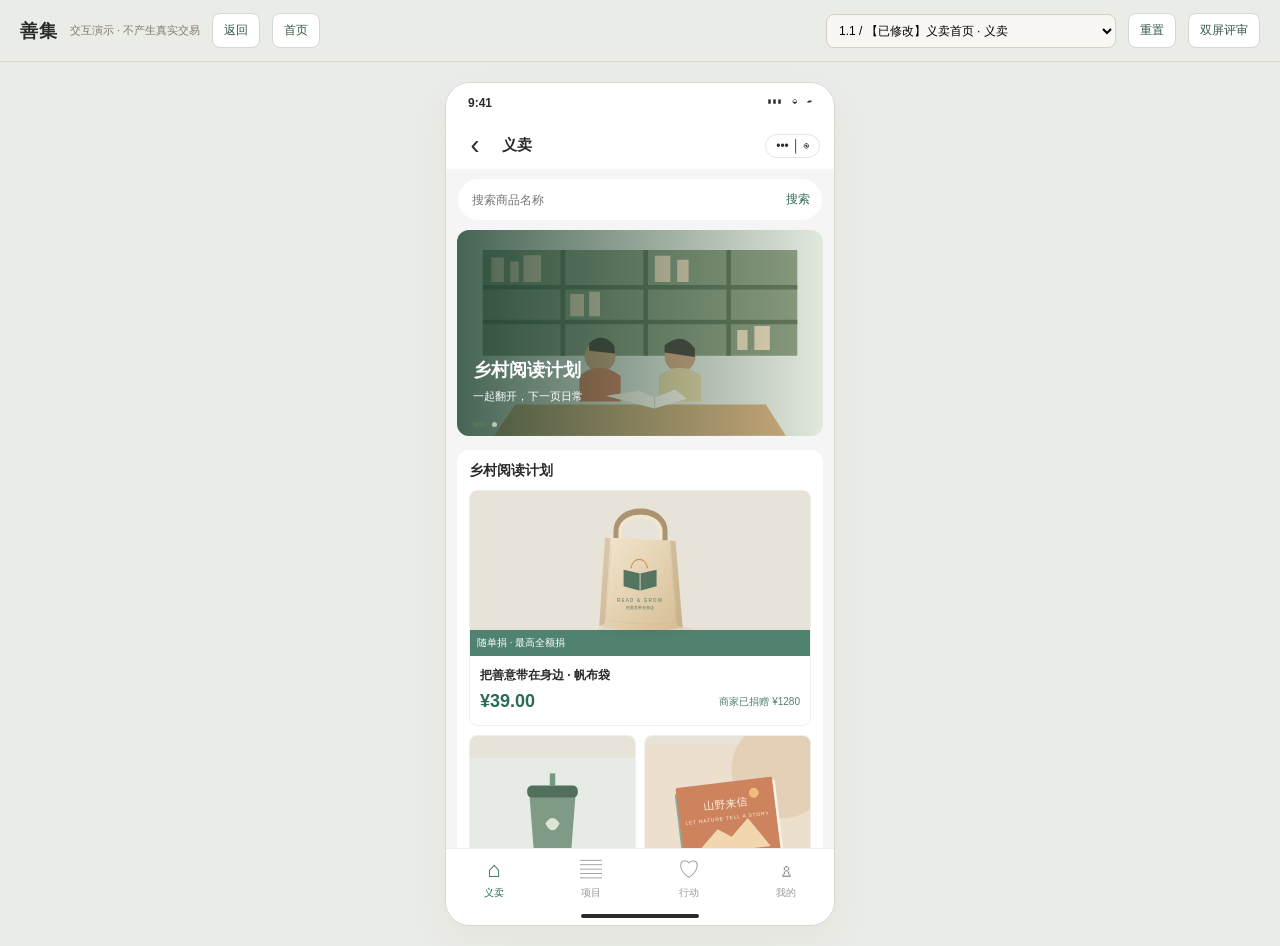
==== play.html @ d4d77d71 "Fix checkout close returning through actual navigation history" ====
<!doctype html><html lang="zh-CN"><meta charset="utf-8"><meta name="viewport" content="width=device-width,initial-scale=1,viewport-fit=cover"><title>善集 · 完整交互原型</title><style>*{box-sizing:border-box}body{margin:0;color:#292d29;background:#efeeeb;font:14px -apple-system,BlinkMacSystemFont,"PingFang SC","Microsoft YaHei",sans-serif}a{color:inherit;text-decoration:none}h1,h2,h3,p{margin:0}p{line-height:1.75}h3{font-size:14px;margin-bottom:12px}strong{color:#2b6b57}input{accent-color:#2b6b57}.studio{padding:24px 40px;border-bottom:1px solid #dcd8d2;display:flex;align-items:center;gap:24px}.studio b{font-size:24px;letter-spacing:3px}.studio small{color:#827b72}.studio select{margin-left:auto;padding:10px;border:1px solid #d4cfc7;background:#f8f7f4;border-radius:8px;max-width:380px}.plate{width:980px;margin:0 auto;padding:30px 36px 38px;display:none}.plate.active{display:block}.plate-heading{display:flex;align-items:baseline;gap:18px;margin-bottom:22px}.plate-heading small{font-size:10px;letter-spacing:1px;color:#a48e73}.plate-heading h2{font-size:19px;font-weight:500}.plate-heading p{margin-left:auto;font-size:10px;color:#8d857b}.pair{display:flex;gap:44px;justify-content:center}.caption{font-size:11px;color:#8d857b;letter-spacing:1px;margin:0 0 12px 5px}.phone{width:390px;height:844px;border:1px solid #d9d7d3;border-radius:25px;overflow:hidden;background:#f5f5f5;display:flex;flex-direction:column;position:relative;box-shadow:0 16px 45px #52422f0b}.status{height:39px;flex-shrink:0;display:flex;justify-content:space-between;padding:13px 22px 0;background:white;font-size:12px}.status span{font-size:10px}header{height:47px;flex-shrink:0;background:#fff;display:flex;align-items:center;gap:10px;padding:0 14px}header>span:first-child{font-size:27px}header>b{font-size:15px;margin-left:12px}.capsule{margin-left:auto;border:1px solid #e4e4e4;border-radius:20px;padding:4px 10px;font-size:12px}.share{margin-left:auto;display:grid;place-items:center;width:32px;height:36px;padding:5px;border:0;background:transparent;color:#2b6b57;cursor:pointer}.share svg{width:21px;height:21px}.share+.capsule{margin-left:0}.content{flex:1;min-height:0;overflow:auto;scrollbar-width:none;padding-bottom:10px}.content::-webkit-scrollbar{display:none}.panel{background:#fff;border-radius:12px;margin:10px 11px;padding:14px}.row{display:flex;justify-content:space-between;align-items:center;gap:10px;min-height:34px;font-size:12px;line-height:1.5}.row>b{font-weight:500;text-align:right}.note{font-size:11px;color:#879088;line-height:1.8;margin:7px 12px;white-space:normal}.panel .note{margin:6px 0}.green{font-size:11px;color:#3f7b60;margin:9px 0}.money{font-size:25px}.hero{height:180px;position:relative;overflow:hidden;background:#e8e3d8}.hero .art{height:100%;width:100%;object-fit:cover}.hero>span{position:absolute;bottom:14px;left:16px;background:#ffffffd9;color:#41634e;padding:7px 10px;font-size:12px}.panel>.hero{height:180px;border-radius:8px;margin-bottom:12px}.art{display:block;width:100%;height:100%}.product{display:flex;align-items:center;gap:12px;margin-bottom:10px}.thumb{width:76px;height:76px;flex-shrink:0;border-radius:8px;overflow:hidden;background:#eee7da}.product b{font-size:12px}.product p{font-size:10px;color:#8d928e;margin:7px 0}.product strong{font-size:15px}.search{margin:10px 12px;background:white;border-radius:22px;padding:12px;color:#8b918c;font-size:12px}.section-title{margin:16px 15px 9px}.tabs{display:flex;justify-content:space-around;gap:5px;padding:12px 5px;background:#fff;font-size:11px;white-space:nowrap}.tabs span{padding:7px 4px;color:#858b86}.tabs .selected{color:#2b6b57;border-bottom:2px solid #2b6b57;font-weight:600}.panel .tabs{background:#f6f7f5;border-radius:8px;margin:9px 0;padding:4px}.button{display:inline-flex;justify-content:center;align-items:center;border-radius:24px;background:#2b6b57;color:white;font-size:12px;font-weight:500;padding:12px 18px;white-space:nowrap;margin:5px 4px 0 0}.button.secondary{color:#4d6758;background:white;border:1px solid #d7dfd9}.panel .button{font-size:11px;padding:9px 15px}footer{min-height:65px;background:#fff;border-top:1px solid #ededed;padding:8px 12px;display:flex;justify-content:flex-end;align-items:center;gap:5px;flex-shrink:0}footer .button{margin:0}nav{background:#fff;border-top:1px solid #eee;display:flex;justify-content:space-around;padding:9px 0;flex-shrink:0}nav a{font-size:10px;color:#969a96;display:flex;flex-direction:column;align-items:center;gap:4px}nav i{font-size:22px;font-style:normal;line-height:24px}.selected{color:#2b6b57}.indicator{height:16px;background:#fff;flex-shrink:0;position:relative}.indicator:after{content:"";width:118px;height:4px;position:absolute;left:50%;top:5px;transform:translateX(-50%);background:#292d29;border-radius:3px}.field{display:block;margin:14px 0;font-size:12px}.field>span:first-child{display:block;margin-bottom:8px}.input{display:block;color:#9aa099;border:1px solid #e2e7e1;border-radius:7px;padding:12px;font-size:11px}.check{display:flex;align-items:flex-start;gap:6px;font-size:10px;color:#7c867d;line-height:1.8;margin:12px}.check input{margin-top:3px;flex-shrink:0}.panel .check{margin:14px 0}.welcome{text-align:center;padding:70px 0 38px}.brand{margin:0 auto 20px;width:62px;height:62px;background:#e2ecdf;color:#2b6b57;border-radius:18px;padding:10px;font:32px serif}.welcome h1{font-size:23px;font-weight:500;letter-spacing:3px}.welcome p{font-size:12px;color:#8b938b;margin-top:12px}.result{text-align:center;padding:42px 10px 28px}.result-icon{width:64px;height:64px;margin:0 auto 20px;border-radius:50%;background:#e2eee6;color:#2b6b57;font-size:35px;padding-top:8px}.result h2{font-size:21px;font-weight:500}.result p{font-size:12px;color:#879087;margin-top:12px}.metrics{display:grid;grid-template-columns:1fr 1fr;gap:15px;padding:4px 0 12px}.metrics>div:first-child{grid-column:span 2}.metrics small{display:block;color:#8b948b;font-size:10px;margin-bottom:5px}.metrics strong{font-size:26px;font-weight:600}.metrics b{font-size:16px;font-weight:500}.progress{height:5px;background:#e7eee7;border-radius:4px;overflow:hidden}.progress i{display:block;height:100%;width:57.2%;background:#5d8e70}.child{margin:0 11px;background:#e6eee5;border-radius:0 0 12px 12px;padding:5px 14px 12px}.shade{position:absolute;inset:0;background:#0005}.sheet{position:absolute;left:0;right:0;bottom:0;height:62%;border-radius:20px 20px 0 0;background:#fff;padding:18px 16px;box-shadow:0 -10px 25px #0001;display:flex;flex-direction:column}.sheet>h3{display:flex;justify-content:space-between;margin-bottom:15px}.sheet .product{margin-bottom:3px}.sheet .tabs{padding:3px}.sheet .row{min-height:30px}.sheet .note{margin:3px 0}.sheet .check{margin:8px 0}.sheet-bottom{margin-top:auto;display:flex;justify-content:space-between;align-items:center}.sheet-bottom>b{color:#2b6b57;font-size:16px}@media(max-width:980px){.studio{padding:18px}.plate{width:100%;padding:20px 12px}.pair{flex-wrap:wrap;gap:30px}.plate-heading{flex-wrap:wrap}.plate-heading p{margin-left:0}}

.child-card{display:flex;align-items:center;gap:10px;padding:8px 0}.child-thumb{width:45px;height:40px;border-radius:5px;overflow:hidden;flex-shrink:0}.child-card b{font-size:11px;font-weight:500}.child-card p{font-size:9px;color:#859182;margin-top:3px}.child-card>span{margin-left:auto;color:#849180}
/* Personal-center entries use a consistent, code-drawn icon family. */
.profile{display:flex;align-items:center;gap:12px;padding:27px 19px 24px;background:white}.avatar{display:grid;place-items:center;width:54px;height:54px;border-radius:50%;background:#edf3e9;color:#416c55}.avatar svg{width:29px;height:29px}.profile h2{font-size:20px;font-weight:500}.profile p{font-size:11px;color:#939a93;margin-top:8px}.settings-link{margin-left:auto;display:flex;flex-direction:column;align-items:center;gap:4px;font-size:10px;color:#7a877d}.settings-link svg{width:24px;height:24px}.menu-grid{display:grid;grid-template-columns:repeat(4,1fr);row-gap:24px;padding:13px 0}.menu-tile{display:flex;flex-direction:column;align-items:center;gap:11px;font-size:11px;color:#78837a}.menu-tile svg{width:26px;height:26px;color:#3e7258}.menu-row{display:flex;align-items:center;gap:12px;min-height:51px;font-size:13px;border-bottom:1px solid #f1f3f0}.menu-row:last-child{border-bottom:0}.menu-row svg{width:21px;height:21px;color:#46745d;flex-shrink:0}.menu-row>b{margin-left:auto;font-size:18px;font-weight:400;color:#b1b8b0}.orders-heading{display:flex;justify-content:space-between;align-items:center}.orders-heading h3{margin:0}.orders-heading>span{font-size:11px;color:#99a098}.orders-grid{padding-top:24px;padding-bottom:5px}.price-line{display:flex;align-items:center;justify-content:space-between;gap:12px;margin:12px 0 3px;white-space:nowrap;min-width:0}.price-line>span{font-size:10px;color:#548066}.price-line>strong{font-size:16px;flex-shrink:0}.price-line>strong.money{font-size:25px}.product>div:last-child{flex:1;min-width:0}.product .price-line{gap:7px}.product .price-line>span{font-size:9px}.shop-card{display:flex;align-items:center;gap:10px;margin:10px 0;background:white;border-radius:0;padding:17px 14px}.shop-logo{display:grid;place-items:center;flex-shrink:0;width:44px;height:44px;border-radius:10px;background:#edf3e9;color:#497358}.shop-logo svg{width:27px;height:27px}.shop-identity{flex:1;min-width:0}.shop-identity>b{font-size:13px}.self-tag{display:inline-block;margin-left:7px;background:#e8f0e5;color:#50744b;font-size:9px;border-radius:3px;padding:2px 5px}.shop-identity p{font-size:10px;color:#8f988e;margin-top:7px}.enter-shop{font-size:11px;color:#859081;white-space:nowrap}.detail-tool{display:flex;flex-direction:column;align-items:center;gap:4px;font-size:9px;color:#7c867c;min-width:38px}.detail-tool svg{width:21px;height:21px}footer:has(.detail-tool){justify-content:space-around}footer:has(.detail-tool)>.button{margin-left:10px;flex:1}nav .selected{color:#2b6b57}
/* Purchase sheet: address, product summary and dimension-based SKU options. */
.order-sheet{height:80%;padding:0;overflow:hidden;border-radius:20px 20px 0 0}.sheet-title{display:flex;align-items:center;gap:12px;min-height:47px;padding:0 16px;border-bottom:1px solid #eef0ec;flex-shrink:0}.sheet-title>b{font-size:14px}.sheet-assurance{font-size:11px;color:#548066}.sheet-close{margin-left:auto;font-size:23px;line-height:1;color:#a0a79e}.sheet-scroll{flex:1;min-height:0;overflow-y:auto;scrollbar-width:none}.sheet-scroll::-webkit-scrollbar{display:none}.delivery-options{display:flex;justify-content:center;gap:7px;padding:10px 16px;background:#fafbf9}.delivery-options>span{font-size:11px;padding:7px 25px;border:1px solid #e6e9e3;border-radius:6px;color:#93998e;background:white}.delivery-options .active{color:#2b6b57;border-color:#75957d;background:#f0f6ec}.checkout-address{display:flex;align-items:center;gap:10px;padding:11px 16px;border-bottom:7px solid #f5f6f3}.checkout-address>svg{width:20px;height:20px;color:#8d9989;flex-shrink:0}.checkout-address>div{flex:1;min-width:0}.checkout-address b{font-size:11px;font-weight:500}.checkout-address p{font-size:10px;color:#8e978a;margin-top:3px}.checkout-address>span{color:#a7afa1;font-size:18px}.checkout-summary{display:flex;align-items:center;gap:12px;margin:12px 16px;padding-bottom:13px;border-bottom:1px solid #f0f2ec}.checkout-thumb{width:76px;height:87px;background:#f1ece2;border-radius:7px;flex-shrink:0;overflow:hidden}.checkout-product{flex:1;min-width:0}.checkout-product>b{font-size:12px;font-weight:500}.checkout-price{display:flex;align-items:baseline;gap:6px;margin:8px 0}.checkout-price>strong{font-size:22px;font-weight:650}.checkout-price>span{font-size:9px;color:#9da494}.checkout-selected{display:flex;align-items:center;justify-content:space-between;gap:6px}.checkout-selected>span{font-size:9px;color:#8d9687}.quantity-stepper{display:flex;align-items:center;font-size:11px;gap:8px;white-space:nowrap}.quantity-stepper>span{display:grid;place-items:center;width:22px;height:23px;background:#f1f3ee;border-radius:3px;font-size:16px;color:#69805f}.quantity-stepper>b{font-weight:500}.sku-group{padding:1px 16px 13px}.sku-group h3{font-size:12px;font-weight:500;margin-bottom:10px}.sku-options{display:flex;flex-wrap:wrap;gap:9px}.sku-options>span{display:block;font-size:11px;line-height:1.6;border:1px solid #f1f3ee;border-radius:5px;background:#f4f5f2;padding:7px 19px;color:#74816d}.sku-options>span.active{color:#2b6b57;border-color:#56836b;background:#eef5e9}.checkout-services{display:flex;align-items:center;justify-content:space-between;padding:10px 16px;font-size:11px;border-top:1px solid #f0f2ec}.checkout-services>b{font-weight:500;color:#78836f}.checkout-promise{display:flex;align-items:center;gap:7px;margin:0 16px 12px;color:#648258;font-size:10px}.checkout-promise>svg{width:15px;height:15px;flex-shrink:0}.checkout-fixed{flex-shrink:0;background:white;border-top:1px solid #edf0e9;padding:8px 16px 16px}.order-sheet .checkout-fixed .check{margin:0 0 9px;font-size:9px}.order-sheet .sheet-bottom{margin:0;gap:15px}.sheet-bottom>div{display:flex;align-items:baseline;gap:7px}.sheet-bottom small{font-size:11px;color:#939c8a}.sheet-bottom>div>b{font-size:22px;color:#2b6b57}.order-sheet .sheet-bottom>.button{margin:0;width:100%;min-height:46px;border-radius:6px;padding:12px 22px;font-size:16px;font-weight:600}
/* Specification-value pictures, shared by every SKU using that color. */
/* Order lists: shop/status header, product columns, actions and fulfillment strip. */
.order-list{min-height:100%}.order-tabs{position:sticky;top:0;z-index:2;background:#fff;border-bottom:1px solid #f0f1ee}.order-tabs .tabs{padding:4px 8px 0;font-size:13px}.order-tabs .tabs a{padding:13px 3px 11px;color:#434a42}.order-tabs .tabs .selected{color:#2b6b57}.order-card{background:white;margin:0 0 9px;padding:13px 13px 11px}.order-shop-row{display:flex;align-items:center;justify-content:space-between;gap:8px;margin-bottom:13px}.order-shop-row>a{display:flex;align-items:center;gap:6px;min-width:0}.order-shop-row svg{width:19px;height:19px;color:#618066;flex-shrink:0}.order-shop-row b{font-size:12px;font-weight:500}.order-shop-row .self-tag{margin:0;padding:2px 4px}.order-chevron{font-size:19px;color:#a6aca3}.order-shop-row>strong{font-size:12px;font-weight:500;white-space:nowrap}.order-product{display:flex;gap:10px;align-items:flex-start}.order-thumb{width:86px;height:88px;flex-shrink:0;overflow:hidden;border-radius:4px;background:#eee7da}.order-description{flex:1;min-width:0}.order-description>b{display:-webkit-box;-webkit-line-clamp:2;-webkit-box-orient:vertical;overflow:hidden;font-size:13px;font-weight:500;line-height:1.55}.order-description p{font-size:11px;color:#9a9f96;margin:6px 0}.order-description>span{display:inline-block;background:#eff5eb;color:#63805a;font-size:9px;padding:2px 5px;border-radius:2px}.order-unit{display:flex;flex-direction:column;align-items:flex-end;gap:9px;color:#9b9f97;font-size:12px;flex-shrink:0;padding-top:2px}.order-unit small{font-size:11px}.order-total{text-align:right;font-size:12px;margin:12px 0 8px}.order-total>strong{font-size:20px;font-weight:550;color:#30382f}.order-total>span{font-size:11px}.order-charity{display:flex;align-items:center;justify-content:flex-end;gap:5px;color:#65835c;font-size:10px;margin-bottom:10px}.order-charity svg{width:13px;height:13px}.order-number{display:flex;align-items:center;justify-content:space-between;border-top:1px solid #f2f3ef;padding-top:9px;color:#9a9f96;font-size:9px}.order-number button{background:white;border:0;color:#6d7f63;font:inherit;cursor:pointer;padding:3px 0 3px 12px}.order-actions{display:flex;justify-content:flex-end;gap:8px;padding:9px 0 0}.order-actions .button{border-radius:5px;padding:8px 13px;margin:0;font-size:12px}.order-progress{display:flex;align-items:center;gap:6px;background:#f5f7f2;border-radius:4px;margin-top:12px;padding:8px;font-size:10px;color:#6d7866}.order-progress svg{width:17px;height:17px;flex-shrink:0;color:#629354}.order-progress>span{flex:1}.order-progress>b{color:#a8b19f;font-size:15px;font-weight:400}
.color-options{gap:10px}.color-option{appearance:none;display:block;margin:0;padding:0;width:85px;overflow:hidden;border:1px solid #e8ebe4;border-radius:6px;background:#fafbf8;font:inherit;color:#7b8773;cursor:pointer}.color-option.active{border-color:#56836b;background:#eef5e9;color:#2b6b57}.color-preview{height:74px;background:#f3efe6}.color-option>span{display:block;font-size:10px;padding:6px 2px}.color-option:focus-visible{outline:2px solid #56836b;outline-offset:3px}
/* Order detail: state title, delivery/address, merchandise, amount and fixed actions. */
.detail-state{display:flex;align-items:center;gap:8px;color:#2b6b57;font-size:17px;font-weight:600}.detail-state svg{width:24px;height:24px}header:has(.detail-state)>b{flex:1;margin-left:12px}header:has(.detail-state) .detail-state{justify-content:center}.order-detail{min-height:100%;background:#f5f5f5}.detail-notice{background:#eef6e9;color:#65845b;font-size:11px;line-height:1.6;padding:10px 14px}.detail-delivery,.detail-address{display:flex;align-items:center;gap:12px;background:white;padding:15px 14px}.detail-delivery{border-bottom:1px solid #f1f2ef}.detail-delivery>svg,.detail-address>svg{width:23px;height:23px;flex-shrink:0;color:#60885c}.detail-delivery>div,.detail-address>div{flex:1;min-width:0}.detail-delivery b,.detail-address b{font-size:12px;font-weight:500;line-height:1.6}.detail-delivery p,.detail-address p{font-size:11px;color:#969d91;margin-top:3px}.detail-delivery>span{font-size:22px;color:#adb4a6}.detail-address p{color:#717b69}.detail-merch{margin-top:8px;background:#fff;padding:14px}.detail-shop{display:flex;align-items:center;gap:7px;margin-bottom:14px}.detail-shop>svg{width:21px;height:21px;color:#648663}.detail-shop>b{font-size:13px;font-weight:500}.detail-shop .self-tag{margin:0}.detail-shop>span:last-child{font-size:20px;color:#a8afa1}.detail-merch .order-thumb{width:88px;height:96px}.detail-merch .order-description>span{margin-top:3px}.detail-product-actions{display:flex;align-items:center;justify-content:flex-end;gap:10px;margin-top:15px;padding-bottom:13px;border-bottom:1px solid #f0f1ed}.detail-product-actions>a{display:flex;align-items:center;justify-content:center;gap:5px;border:1px solid #d6ddd1;border-radius:5px;padding:7px 10px;font-size:11px;color:#526b4c}.detail-product-actions svg{width:16px;height:16px}.detail-product-actions .button,.detail-product-actions .button.secondary{margin:0;min-height:32px;background:#fff;border:1px solid #d6ddd1;border-radius:5px;padding:7px 10px;font-size:11px;line-height:normal;color:#526b4c}.detail-amount{display:flex;align-items:baseline;justify-content:space-between;margin:13px 0;font-size:11px;gap:8px}.detail-amount>span{color:#9a9f94;font-size:10px}.detail-amount strong{font-size:21px;font-weight:600}.detail-amount div>span{font-size:10px;color:#8b9384}.detail-meta{padding-top:2px}.detail-meta .order-number{font-size:10px;border:0;padding:0 0 6px;justify-content:flex-start;gap:10px}.detail-meta .row{min-height:24px;font-size:10px;color:#939b8c}.detail-meta .row>b{font-weight:400}.detail-charity{margin-top:8px;padding:15px 14px;background:white}.detail-charity>div{display:flex;align-items:center;gap:7px;font-size:12px;color:#5a8053}.detail-charity svg{width:18px;height:18px}.detail-charity b{font-weight:500}.detail-charity strong{margin-left:auto;font-size:17px}.detail-charity p{font-size:10px;color:#9aa18f;margin:6px 0 0 25px}.detail-footer{display:flex;justify-content:flex-end;gap:9px;width:100%}.detail-footer .button{margin:0;border-radius:5px;padding:10px 17px;font-size:12px}footer:has(.detail-footer){padding:10px 14px;background:#fff;border-top:1px solid #ecefe8}

/* Project detail: one-line introduction and four switchable content sections. */
.project-subtitle{font-size:12px;line-height:1.75;color:#85907e;margin:0 0 16px}.project-context{background:#fff;padding:19px 15px 4px}.project-context>span{display:block;font-size:17px;font-weight:600;margin-bottom:8px}.project-context .project-subtitle{margin-bottom:13px;font-size:11px}.project-tabs{position:sticky;top:0;z-index:2;display:flex;justify-content:space-around;gap:4px;padding:0 8px;background:#fff;border-bottom:1px solid #ecefe8}.project-tabs button{appearance:none;min-width:0;background:none;border:0;border-bottom:2px solid transparent;padding:15px 3px 12px;color:#85907d;font:inherit;font-size:12px;cursor:pointer;white-space:nowrap}.project-tabs button.selected{border-bottom-color:#2b6b57;color:#2b6b57;font-weight:600}.project-tabs button:focus-visible{outline:2px solid #75957d;outline-offset:-3px}.project-richtext p{font-size:12px;color:#6b7565;line-height:1.9}.project-inline-image{height:142px;overflow:hidden;border-radius:6px;background:#e8e3d8;margin:13px 0}.project-video{position:relative;height:118px;overflow:hidden;border-radius:6px;margin-top:13px;background:#e8e3d8}.project-video>span{position:absolute;inset:0;display:grid;place-items:center;background:#24362355;color:white;font-size:12px}.project-caption{color:#969e8d;font-size:10px;margin-bottom:15px}.project-stat-grid{display:grid;grid-template-columns:repeat(3,minmax(0,1fr));gap:8px}.project-stat-grid>div{background:#f6f8f3;padding:13px 7px;border-radius:7px;min-width:0}.project-stat-grid small{display:block;font-size:10px;line-height:1.5;min-height:30px;color:#8a957f;margin-bottom:7px}.project-stat-grid b{font-size:14px;font-weight:550;font-variant-numeric:tabular-nums;white-space:nowrap;color:#426e54}.project-news{display:flex;align-items:center;gap:10px;padding:12px 0;border-top:1px solid #f0f2ec}.project-news>span{font-size:10px;color:#98a08f}.project-news>div{flex:1;min-width:0}.project-news b{font-size:12px;font-weight:500}.project-news p{font-size:9px;color:#9aa28f;margin-top:5px}.project-action-card{display:flex;gap:12px}.project-action-cover{width:93px;height:118px;background:#e8e3d8;border-radius:6px;overflow:hidden;flex-shrink:0}.project-action-card>div:last-child{flex:1;min-width:0}.project-chip{display:inline-block;font-size:9px;color:#63825b;background:#eef4e9;padding:3px 5px;border-radius:3px}.project-action-card h3{font-size:13px;margin:9px 0 7px}.project-action-card p{font-size:10px;color:#929b87;line-height:1.8}.project-action-card strong{display:block;font-size:11px;font-weight:500;margin-top:10px}.project-action-card strong.project-ended{color:#9ba38f}.project-goods-grid{display:grid;grid-template-columns:minmax(0,1fr) minmax(0,1fr);gap:10px;margin:12px 11px}.project-goods-card{display:block;background:white;border-radius:10px;overflow:hidden;min-width:0}.project-goods-image{height:155px;background:#eee7da}.project-goods-info{padding:11px 10px 13px}.project-goods-info b{font-size:12px;font-weight:500;line-height:1.65;display:block}.project-goods-info p{font-size:10px;color:#96a08c;margin-top:5px}.project-goods-info strong{display:block;font-size:19px;margin:8px 0}.project-goods-info>span{display:block;color:#729265;font-size:9px}.project-goods-info small{display:block;color:#719064;font-size:9px;margin-top:7px}
/* Aftersale types and the address saved for this return or exchange. */
.aftersale-explanation{font-size:12px;color:#71816a;line-height:1.9}.return-recipient{display:flex;align-items:center;gap:14px;font-size:12px}.return-address{font-size:12px;color:#77846d;margin-top:8px}.copy-return{display:block;width:auto;margin:10px 0 0 auto;padding:4px 10px;border:1px solid #d7dfd9;border-radius:4px;background:#fff;color:#2b6b57;font:inherit;font-size:10px;line-height:1.5;cursor:pointer}.copy-return svg{width:16px;height:16px}
/* The customer-service entry opens a conversation directly. */
.content:has(>.chat-page){padding:0;overflow:hidden}.chat-page{height:100%;display:flex;flex-direction:column;background:#ededed}.chat-store{display:flex;align-items:center;gap:7px;flex-shrink:0;background:#f1f5ea;padding:12px 14px}.chat-store>svg{width:21px;height:21px;color:#62845a}.chat-store>b{font-size:12px}.chat-store>.self-tag{margin:0}.chat-store>span:last-child{margin-left:auto;font-size:10px;color:#829177}.chat-messages{flex:1;min-height:0;overflow-y:auto;padding:13px 15px;display:flex;flex-direction:column;gap:13px;align-items:flex-end}.chat-time{align-self:center;font-size:10px;color:#a6aaa1;margin:2px 0}.chat-order-suggestion,.chat-order-choice{width:245px;border:1px solid #daddd6;border-radius:7px;background:white;padding:12px;text-align:left;color:#343c30;font:inherit;cursor:pointer}.chat-order-suggestion>span{display:block;font-size:12px;margin-bottom:12px}.chat-order-suggestion{margin-top:auto;margin-bottom:8px;flex-shrink:0;position:relative}.chat-order-suggestion:after{content:'';position:absolute;bottom:-6px;right:13px;width:10px;height:10px;background:white;border-bottom:1px solid #daddd6;border-right:1px solid #daddd6;transform:rotate(45deg)}.chat-order-content{display:flex;align-items:center;gap:10px}.chat-order-thumb{width:70px;height:80px;flex-shrink:0;overflow:hidden;border-radius:4px;background:#f0eade}.chat-order-content b{font-size:11px;font-weight:500;line-height:1.6}.chat-order-content p{font-size:9px;color:#939d8b;margin:5px 0}.chat-order-content strong{font-size:11px;font-weight:500;color:#55814e}.chat-order-number{font-size:9px;color:#9aa291;margin-top:8px}.chat-compose{display:flex;gap:8px;align-items:center;padding:9px 10px;background:#fafafa;border-top:1px solid #e3e7dd;flex-shrink:0}.chat-compose>input{flex:1;width:0;min-width:0;border:0;border-radius:5px;background:white;padding:12px;font:inherit;font-size:12px;outline-color:#719669}.chat-compose>button{padding:8px 10px;border:0;border-radius:5px;background:#2b6b57;color:white;font:inherit;font-size:11px;cursor:pointer}.chat-compose>[data-chat-more]{background:none;color:#52644b;border:1px solid #7e8d75;border-radius:50%;width:28px;height:28px;padding:0;font-size:20px}.chat-tools{display:grid;grid-template-columns:repeat(4,1fr);gap:17px 9px;padding:19px 14px 22px;background:#f8f8f8;border-top:1px solid #ecefe6;flex-shrink:0}.chat-tools[hidden]{display:none}.chat-tools>a,.chat-tools>button,.chat-upload{display:flex;flex-direction:column;align-items:center;gap:8px;text-align:center;color:#8b9583;font-size:10px;cursor:pointer;background:none;border:0;font-family:inherit}.chat-tools svg{box-sizing:content-box;width:24px;height:24px;padding:14px;background:white;border-radius:12px;color:#61705a}.chat-upload>input{display:none}.chat-bubble{max-width:85%;padding:11px;border-radius:7px;background:#dcebd4;font-size:12px;line-height:1.7;word-break:break-word;flex-shrink:0}.chat-bubble small{display:block;color:#729168;font-size:10px;margin-bottom:9px}.chat-bubble.incoming{align-self:flex-start;background:#fff}.chat-order-picker{background:white;border-top:1px solid #dee5d7;padding:15px;flex-shrink:0}.chat-order-picker h3{font-size:13px}.chat-order-choice{width:100%;border:0;background:#f7f9f4}.chat-order-choice>span{display:block;font-size:11px;text-align:right;color:#2b6b57;margin-top:8px}
.chat-store[hidden]{display:none}
.chat-tools>[data-platform-chat]>span{white-space:nowrap}
/* Foundation identity, public profile, projects and goods. */
[hidden]{display:none!important}.sr-only{position:absolute;width:1px;height:1px;padding:0;overflow:hidden;clip:rect(0,0,0,0);white-space:nowrap;border:0}
.institution-row{display:flex;align-items:center;gap:12px;min-height:42px}.institution-mark{width:37px;height:37px;border-radius:9px;background:#eef4e9;color:#628459;display:grid;place-items:center;flex-shrink:0}.institution-mark svg{width:21px;height:21px}.institution-row b{font-size:13px;font-weight:500}.institution-row p{font-size:10px;color:#97a08d;margin-top:5px}.institution-row>span{margin-left:auto;color:#a6af9b;font-size:20px}
.foundation-overview{background:#fff;padding:22px 18px 23px}.foundation-identity{display:flex;align-items:center;gap:12px}.foundation-logo{width:42px;height:48px;color:#5f885b;background:#eff5e9;border-radius:10px;display:grid;place-items:center;flex-shrink:0}.foundation-logo svg{width:27px;height:27px}.foundation-identity h2{font-size:17px;font-weight:500}.foundation-identity p{font-size:11px;color:#799668;margin-top:9px}.foundation-share{margin-left:auto;display:grid;place-items:center;width:36px;height:36px;padding:6px;border:0;background:transparent;color:#77826d;cursor:pointer}.foundation-share svg{width:22px;height:22px}.foundation-stats{display:grid;grid-template-columns:1fr 1.4fr 1fr;gap:8px;margin-top:36px;text-align:center}.foundation-stats b{display:block;font-size:15px;font-weight:500;color:#68765d;white-space:nowrap}.foundation-stats span{display:block;margin-top:10px;font-size:10px;color:#a0a693}.foundation-sections .project-tabs button{font-size:13px;padding:17px 7px 13px}.foundation-about{background:#fff;margin-top:9px;padding:23px 20px;min-height:390px}.foundation-about h3{font-size:16px;font-weight:500;margin-bottom:15px}.foundation-about p{font-size:13px;color:#949d88;line-height:1.9;margin-bottom:22px}.foundation-qualification{display:flex;gap:10px;padding:14px;background:#f8faf5;border-radius:7px}.foundation-qualification>svg{width:24px;height:24px;color:#7f976d;flex-shrink:0}.foundation-qualification b{font-size:12px;font-weight:500}.foundation-qualification p{font-size:10px;margin:6px 0 0}.foundation-project{display:flex;gap:12px;padding:15px;margin-top:9px;background:white;color:inherit;text-decoration:none}.foundation-project-cover{width:97.5px;height:97.5px;aspect-ratio:1;flex-shrink:0;background:#e8e3d8;overflow:hidden;border-radius:5px}.foundation-project>div:last-child{flex:1;min-width:0}.foundation-project h3{font-size:13px;margin:8px 0}.foundation-project p{font-size:10px;color:#9ba38f}
/* Donation amount selection stays in a sheet over project detail. */
.donation-shade{z-index:10}.donation-sheet{z-index:11;height:64%;padding:0;overflow:hidden;border-radius:20px 20px 0 0}.donation-scroll{flex:1;min-height:0;overflow:auto;padding:24px 20px 10px}.donation-close{position:absolute;right:13px;top:10px;background:transparent;border:0;color:#a2aa98;font-size:26px;cursor:pointer}.donation-summary{display:flex;align-items:center;gap:16px;margin:4px 0 22px}.donation-thumb{width:96px;height:96px;border-radius:6px;background:#e8e3d8;overflow:hidden;flex-shrink:0}.donation-summary h2{font-size:18px;font-weight:500}.donation-summary p{font-size:12px;color:#89967e;margin-top:4px}.donation-summary small{display:block;font-size:9px;color:#9da68f;margin-top:5px}.donation-summary strong{display:block;font-size:13px;font-weight:500;margin-top:13px}.donation-summary strong>span{font-size:25px;margin-left:4px}.donation-presets{display:grid;grid-template-columns:repeat(3,1fr);gap:10px}.donation-presets button{border:1px solid #e1e6d9;border-radius:5px;background:white;color:#7c886f;padding:12px 0;font:inherit;font-size:14px;cursor:pointer}.donation-presets button.selected{border-color:#2b6b57;color:#2b6b57;background:#f6faf1}.donation-custom{display:flex;align-items:center;gap:8px;border:1px solid #e1e6d9;border-radius:5px;padding:11px 12px;margin:12px 0 25px;color:#9aa68c;font-size:12px}.donation-custom input{width:100%;min-width:0;appearance:textfield;border:0;outline:0;background:transparent;font:inherit;color:#526c47;font-size:14px}.donation-custom input::placeholder{color:#c1c8b7}.donation-sheet .check{margin:18px 0;font-size:11px;color:#89967c;align-items:center}.donation-notice{font-size:9px;color:#a4ad97;margin-top:9px}.donation-fixed{padding:10px 20px 23px;background:#fff;flex-shrink:0}.donation-submit{width:100%;border:0;border-radius:24px;background:#2b6b57;color:white;padding:13px;font:inherit;font-size:15px;cursor:pointer}.donation-submit:disabled{opacity:.5;cursor:default}.donation-error{font-size:10px;color:#ad6552;line-height:1.6}
/* Action types remain visible at the top-right of every action card. */
.action-list-card{position:relative;background:white;margin:10px 11px;border-radius:12px;overflow:hidden}.action-card-body{padding:16px 14px}.action-card-body h3{padding-right:72px;margin:0 0 12px;font-size:13px;line-height:1.6}.action-card-body .note{margin:6px 0}.action-list-card>.hero{height:170px}.action-list-card:has(>.hero) h3{padding-right:0}.action-type{position:absolute;top:12px;right:12px;z-index:1;font-size:10px;line-height:1.6;padding:4px 8px;border-radius:5px;border:1px solid #d5e3cd;background:#edf5e6;color:#4d794e;box-shadow:0 1px 5px #253c1210}.action-type.action-news{background:#f5efe5;border-color:#e4d7bf;color:#8a724a}.project-action-card{position:relative}.project-action-card>div:last-child{padding-top:20px}.project-action-card .project-chip{position:absolute;top:0;right:0}.project-action-card .project-chip:has(+h3){white-space:nowrap}
/* Volunteer action detail: cover, raised facts card, organizer and fixed signup. */
.activity-detail{padding-bottom:8px}.activity-cover{height:200px;background:#e8e4d7;overflow:hidden}.activity-cover>.art{width:100%;height:100%}.activity-overview{position:relative;margin:-24px 11px 10px;padding:17px 15px 9px;border-radius:13px;background:#fff}.activity-kind{display:inline-block;font-size:10px;padding:3px 7px;border-radius:4px;background:#eff5e9;color:#5a8055;margin-bottom:9px}.activity-overview h2{font-size:18px;line-height:1.55;font-weight:600;letter-spacing:.3px}.activity-project{font-size:10px;color:#99a18e;margin:7px 0 11px}.activity-fact{display:flex;align-items:flex-start;gap:10px;padding:11px 0;border-top:1px solid #f1f3ec}.activity-fact>svg{width:18px;height:18px;color:#6b8a5e;flex-shrink:0;margin-top:1px}.activity-fact>div{display:flex;align-items:baseline;gap:13px;flex:1;min-width:0}.activity-fact span{font-size:11px;color:#98a08f;white-space:nowrap}.activity-fact b{font-size:12px;font-weight:500;line-height:1.7;color:#292d29}.activity-organizer{display:flex;align-items:center;gap:12px;margin:10px 11px;padding:16px 14px;background:#fff;border-radius:12px}.activity-organizer-logo{display:grid;place-items:center;width:45px;height:45px;border-radius:50%;background:#eef4e6;flex-shrink:0;color:#6f8b5a}.activity-organizer-logo svg{width:25px;height:25px}.activity-organizer>div:last-child{flex:1;min-width:0}.activity-organizer span{font-size:9px;color:#a1a794}.activity-organizer h3{margin:5px 0;font-size:13px;font-weight:500}.activity-organizer p{font-size:10px;color:#929b86}.activity-intro{margin:10px 11px;padding:17px 15px;background:#fff;border-radius:12px}.activity-intro h3{font-size:13px;font-weight:500;border-left:3px solid #73966c;padding-left:9px;margin:0 0 12px}.activity-intro p{font-size:12px;color:#86937a;line-height:1.9}.activity-intro-art{height:130px;margin:14px 0 18px;border-radius:8px;overflow:hidden;background:#ece9df}footer:has(.activity-apply){padding:9px 14px;background:#fff;border-top:1px solid #ecefe8}
/* Registration: compact activity summary and full-width form rows. */
.signup-page{min-height:100%;background:#f5f5f5}.signup-summary{display:flex;align-items:flex-start;gap:12px;padding:15px 13px;background:#fff;margin-bottom:10px}.signup-thumb{width:103px;height:103px;flex-shrink:0;overflow:hidden;background:#e8e4d7;border-radius:4px}.signup-summary>div:last-child{flex:1;min-width:0}.signup-summary h2{font-size:14px;line-height:1.55;font-weight:600;display:-webkit-box;-webkit-line-clamp:2;-webkit-box-orient:vertical;overflow:hidden;margin-bottom:11px}.signup-summary p{display:flex;align-items:center;gap:5px;font-size:10px;color:#7e8d73;line-height:1.7;margin-top:8px}.signup-summary p svg{width:15px;height:15px;flex-shrink:0;color:#7a926b}.signup-form{background:#fff;margin:0;padding:0 13px 15px}.signup-form-heading{display:flex;align-items:center;gap:13px;border-bottom:1px solid #e8ebe4;min-height:58px}.signup-form-heading h3{margin:0;font-size:15px;font-weight:600;white-space:nowrap}.signup-form-heading>span{font-size:10px;color:#a1a696}.signup-field{display:flex;align-items:center;gap:12px;min-height:64px;border-bottom:1px solid #e8ebe4;font-size:13px}.signup-field>span{width:87px;flex-shrink:0;color:#65715d}.signup-field em{font-size:11px;color:#b68065;margin-left:4px;font-style:normal}.signup-field input{width:0;flex:1;min-width:0;border:0;background:#fff;font:inherit;font-size:12px;padding:14px 0;color:#36472d;outline:none;border-radius:3px}.signup-field input::placeholder{color:#bdc3b6;font-size:11px}.signup-field input:focus{box-shadow:0 2px #8da480}.signup-agreement{display:flex;align-items:flex-start;gap:9px;font-size:10px;line-height:1.8;color:#8f9b83;padding:17px 0 10px}.signup-agreement input{margin:3px 0 0;flex-shrink:0}.signup-hint{margin:5px 0 0;padding:12px;border:1px solid #e1e9d8;background:#f7faf3;color:#92a080;font-size:10px;line-height:1.8}.signup-actions{display:flex;width:100%;gap:13px}.signup-actions button{flex:1;min-width:0;border:1px solid #aebda4;border-radius:24px;padding:12px 8px;background:#fff;color:#6b7b60;font:inherit;font-size:13px;cursor:pointer}.signup-actions button[type=submit]{background:#2b6b57;border-color:#2b6b57;color:#fff}footer:has(.signup-actions){padding:10px 13px;border-top:1px solid #ecefe8;background:#fff}

/* Enrolled activity filters and empty state. */
.enrollment-page{min-height:100%;background:#f5f5f5}.enrollment-tabs{display:flex;position:sticky;top:0;z-index:2;background:#fff;border-bottom:1px solid #eee}.enrollment-tabs button{position:relative;flex:1;padding:17px 0;border:0;background:#fff;font:inherit;font-size:12px;color:#92988c;cursor:pointer;white-space:nowrap}.enrollment-tabs small{font-size:10px}.enrollment-tabs [aria-selected=true]{color:#2b6b57}.enrollment-tabs [aria-selected=true]:after{content:"";position:absolute;bottom:0;left:32%;right:32%;height:3px;background:#2b6b57;border-radius:3px}.enrollment-card{background:white;margin:11px;padding:16px 13px;border-radius:9px}.enrollment-card-top{display:flex;align-items:flex-start;gap:12px;justify-content:space-between}.enrollment-card h3{margin:0;font-size:13px;line-height:1.6}.enrollment-card-top>span{white-space:nowrap;font-size:11px;color:#67865b}.enrollment-card .note{font-size:10px;line-height:1.8;margin:10px 0}.enrollment-card>a{display:block;text-align:right;font-size:11px;color:#648457;border-top:1px solid #f0f2ed;padding-top:12px}.enrollment-empty{text-align:center;padding:150px 0 80px;color:#b9bdb5}.enrollment-empty svg{width:53px;height:53px;stroke-width:1}.enrollment-empty p{margin-top:17px;font-size:12px}

/* Confirm enrollment changes within the current phone. */
.enrollment-confirm{position:absolute;inset:0;z-index:20;background:#0006;display:flex;align-items:center;justify-content:center;padding:28px}.enrollment-confirm section{width:100%;border-radius:14px;background:#fff;padding:24px 20px;box-shadow:0 12px 40px #0002}.enrollment-confirm h3{text-align:center;font-size:17px;margin-bottom:16px}.enrollment-confirm p{font-size:13px;color:#7c867d;line-height:1.9}.enrollment-confirm-actions{display:flex;gap:12px;margin-top:22px}.enrollment-confirm-actions .button{flex:1;margin:0;padding:12px 8px}button.button{font-family:inherit;border:0;cursor:pointer}button.button.secondary{border:1px solid #d7dfd9}button.button:disabled{opacity:.5;cursor:default}
.copy-meeting{display:block;width:auto;margin:10px 0 0 auto;padding:4px 10px;border:1px solid #d7dfd9;border-radius:4px;background:#fff;color:#2b6b57;font:inherit;font-size:10px;line-height:1.5;cursor:pointer}.copy-meeting svg{width:17px;height:17px}#attendance .row>b{overflow-wrap:anywhere;min-width:0}

.contribution-entry{display:block;position:relative;padding:15px 15px 15px 0;border-bottom:1px solid #eef1e8}.contribution-entry:last-child{border-bottom:0}.contribution-entry>div{display:flex;align-items:baseline;justify-content:space-between;gap:12px}.contribution-entry b{font-size:12px;font-weight:500;line-height:1.6}.contribution-entry strong{font-size:11px;font-weight:500;color:#638451;white-space:nowrap}.contribution-entry p{font-size:10px;color:#99a18f;margin-top:8px}.contribution-entry>span{position:absolute;right:0;top:15px;color:#a6ae9c;font-size:17px}
/* Donation attendance shares the standard signup layout. */
.conference-meeting-phone input[name=meeting-code]{flex:0 0 42px;width:42px;border-right:1px solid #e8ebe4;border-radius:0}.conference-meeting-phone{gap:9px}.conference-phone-hint{font-size:10px;color:#99a28f;line-height:1.8;margin:8px 0 13px}.conference-donation{border-top:8px solid #f5f5f5;margin:0 -13px;padding:17px 13px 10px}.conference-donation h3{margin:0 0 10px;font-size:15px}.conference-donation .row{font-size:12px}.conference-donation .row:last-child b{color:#2b6b57;font-size:19px}
/* Shared line icons for enrollment fields, details and actions. */
.signup-field>span{display:flex;align-items:center;gap:7px;width:106px}.signup-field>span>svg,.enrollment-info-row>span>svg{width:17px;height:17px;flex-shrink:0;color:#7a926b}.signup-field>span>span{min-width:0}.signup-form-heading h3,.conference-donation h3{display:flex;align-items:center;gap:7px}.signup-form-heading h3>svg,.conference-donation h3>svg{width:19px;height:19px;flex-shrink:0;color:#759168}.signup-actions button{display:flex;align-items:center;justify-content:center;gap:6px}.signup-actions button>svg{width:16px;height:16px;flex-shrink:0}.enrollment-info-row>span{display:flex;align-items:center;gap:7px;flex-shrink:0}#enrollment .button,#conference .button,#attendance .button{gap:6px}#enrollment .button>svg,#conference .button>svg,#attendance .button>svg{width:16px;height:16px;flex-shrink:0}



.login-shade{position:absolute;inset:39px 0 16px;background:#0006;z-index:10}.login-dialog{position:absolute;left:13px;right:13px;bottom:29px;z-index:11;border-radius:15px;background:#fff;padding:23px 20px;box-shadow:0 8px 25px #0002}.login-dialog h3{font-size:17px;font-weight:500;margin-bottom:12px}.login-dialog>.note{margin:0 0 19px}.login-dialog .check{margin:17px 0;font-size:11px}.login-dialog>.button{display:block;width:100%;text-align:center;border-radius:24px;padding:13px;font-size:14px}

.personal-stats{display:grid;grid-template-columns:repeat(3,1fr);background:#fff;text-align:center;padding:5px 12px 23px;gap:7px}.personal-stats b{display:block;color:#2b6b57;font-size:23px;font-weight:500}.personal-stats span{display:block;font-size:10px;color:#98a08e;margin-top:10px;white-space:nowrap}.honor-entry{display:flex;align-items:center;gap:10px;margin:0 11px 12px;padding:18px 15px;border-radius:12px;background:linear-gradient(105deg,#f4e2b9,#fff2d8,#efd5a0);color:#8c6b35}.honor-entry>svg{width:30px;height:30px;flex-shrink:0}.honor-entry>b{font-size:16px;font-weight:500}.honor-count{background:#e8c58b;border-radius:10px;padding:2px 8px;font-size:11px}.honor-view{margin-left:auto;background:#95743e;color:#fff;border-radius:20px;padding:8px 12px;font-size:10px}.certificate-list-card{display:flex;align-items:center;gap:14px;margin:12px;padding:20px 15px;background:#fff;border-radius:10px}.certificate-list-card>svg{width:32px;height:32px;color:#a48954;flex-shrink:0}.certificate-list-card>div{flex:1;min-width:0}.certificate-list-card h3{font-size:13px;font-weight:500;margin:0 0 8px}.certificate-list-card p{font-size:10px;color:#979f90}.certificate-list-card>span{color:#9ea693}.certificate-page{padding:22px 14px}.certificate-paper{text-align:center;background:#fffdf5;border:1px solid #d5bd88;outline:1px solid #ead9b4;outline-offset:-7px;padding:30px 20px;color:#8d754a;min-height:540px}.certificate-emblem svg{width:62px;height:62px;margin-bottom:16px}.certificate-paper>small{font-size:10px;letter-spacing:2px}.certificate-paper h2{font-size:28px;font-weight:500;letter-spacing:7px;margin:15px 0 30px}.certificate-paper p{font-size:12px;line-height:2}.certificate-paper .certificate-recipient{font-size:20px;font-weight:500;margin-bottom:18px;color:#685835}.certificate-paper h3{font-size:15px;font-weight:500;line-height:1.8;margin:9px 0 15px}.certificate-paper strong{color:#8c6b35;font-size:18px}.certificate-issuer{margin:38px 0 23px}.certificate-issuer b{font-size:12px;font-weight:500}.certificate-issuer p{font-size:10px;margin-top:6px}.certificate-paper .certificate-number{font-size:9px;letter-spacing:1px}

.certificate-preview{min-height:100%;background:#666;padding:18px 16px 20px}.certificate-options{display:flex;gap:27px;margin:0 3px 20px;color:#fff;font-size:12px}.certificate-options label{display:flex;align-items:center;gap:6px}.certificate-options input{margin:0;width:14px;height:14px}.certificate-art{display:block;width:100%;height:auto;box-shadow:0 3px 12px #0002}.certificate-actions{display:flex;justify-content:center;gap:58px;margin:24px 0 8px}.certificate-actions button{display:flex;flex-direction:column;align-items:center;gap:7px;border:0;background:transparent;color:#fff;font:inherit;font-size:31px;cursor:pointer}.certificate-actions button>span{font-size:10px}.certificate-feedback{min-height:18px;text-align:center;font-size:10px;color:#e7eadf;margin-top:11px}
/* Product overview: linked project, charity promise and compact services. */
.product-detail-cover .hero{height:260px}.product-overview{position:relative;margin-top:-12px;background:#fff;border-radius:16px 16px 0 0;padding:19px 15px 0}.product-overview h2{font-size:17px;font-weight:550;line-height:1.65}.product-overview .price-line{margin:11px 0 17px}.product-charity-link{display:flex;align-items:center;gap:7px;padding:10px;background:#edf4e9;border-radius:5px;color:#54774d;font-size:12px}.product-charity-link>svg{width:17px;height:17px;flex-shrink:0}.product-charity-tag{font-size:10px;border-radius:3px;background:#64835d;color:#fff;padding:3px 5px;white-space:nowrap}.product-charity-link>b{flex:1;font-weight:500}.product-charity-link>span:last-child{font-size:20px}.product-charity-promise{margin:13px -15px 0;padding:12px 15px;background:#faf8f0;font-size:11px;color:#a08c57;line-height:1.9}.product-charity-promise>b{font-weight:500}.product-charity-promise p{display:inline;margin-left:5px}.product-service-summary{display:flex;align-items:center;justify-content:space-between;gap:5px;width:calc(100% + 30px);margin:0 -15px;padding:15px 13px;border:0;background:#fff;color:#939b8b;font:inherit;font-size:10px;cursor:pointer;white-space:nowrap}.product-service-summary>span{display:flex;align-items:center;gap:4px}.product-service-summary svg{width:14px;height:14px;flex-shrink:0;color:#849779}.product-service-summary>b{font-size:17px;font-weight:400}.product-service-overlay{position:absolute;inset:0;z-index:30}.product-service-shade{position:absolute;inset:0;background:#0007}.product-service-sheet{position:absolute;left:0;right:0;bottom:0;height:66%;display:flex;flex-direction:column;border-radius:18px 18px 0 0;background:#f1f7ed;overflow:hidden;padding-bottom:20px}.product-service-sheet>header{position:relative;justify-content:center;height:54px;background:transparent}.product-service-sheet h2{display:flex;align-items:center;gap:7px;color:#527d42;font-size:18px;font-weight:600}.product-service-sheet h2 svg{width:22px;height:22px}.product-service-sheet>header button{position:absolute;right:15px;top:17px;border:0;background:none;color:#9fae95;padding:0;cursor:pointer}.product-service-sheet>header button svg{width:21px;height:21px}.product-service-subtitle{text-align:center;color:#819c6d;font-size:11px;margin:0 0 14px}.product-service-scroll{flex:1;min-height:0;overflow:auto;margin:0 11px;border-radius:12px;background:#fff;padding:5px 14px 16px}.product-service-item{display:flex;gap:10px;padding:20px 0 9px}.product-service-item>svg{width:19px;height:19px;flex-shrink:0;color:#5c8a46}.product-service-item>div{min-width:0}.product-service-item h3{font-size:15px;margin:0 0 8px;font-weight:550}.product-service-item p{font-size:12px;color:#969e8e;line-height:1.95}

.shop-contribution-heading{display:flex;align-items:center;gap:7px;margin-top:26px;color:#637d56;font-size:12px}.shop-contribution-heading>svg{width:16px;height:16px}.shop-contribution-heading>b{font-weight:500}.shop-contribution-heading>span{margin-left:auto;font-size:10px;color:#9aa38f}.shop-stats{margin-top:19px;padding:20px 8px;background:#f5f8ef;border-radius:10px;grid-template-columns:1fr 1.6fr 1fr}.shop-stats b{color:#54724a}.shop-stats>div:nth-child(2)>b{font-size:19px;color:#2b6b57}

/* Choose an aftersale type before entering its application page. */
[data-open-aftersale-picker]{font-family:inherit;cursor:pointer}
.aftersale-picker-overlay{position:absolute;inset:0;z-index:40}.aftersale-picker-overlay[hidden]{display:none}
.aftersale-picker-shade{position:absolute;inset:0;background:#0007}
.aftersale-picker-sheet{position:absolute;left:0;right:0;bottom:0;max-height:85%;display:flex;flex-direction:column;background:#f5f7f2;border-radius:18px 18px 0 0;padding-bottom:28px;overflow:hidden}
.aftersale-picker-sheet>header{position:relative;justify-content:center;height:60px;background:transparent}.aftersale-picker-sheet h2{font-size:17px;font-weight:600}.aftersale-picker-sheet>header button{position:absolute;right:15px;border:0;background:none;color:#929c8c;cursor:pointer;padding:5px}.aftersale-picker-sheet>header button svg{width:20px;height:20px}
.aftersale-picker-choices{overflow:auto;padding:0 14px;display:grid;gap:10px}.aftersale-choice{display:flex;align-items:flex-start;gap:12px;background:white;border-radius:12px;padding:18px 14px}.aftersale-choice>svg{width:24px;height:24px;flex-shrink:0;color:#537c60;margin-top:2px}.aftersale-choice>div{flex:1;min-width:0}.aftersale-choice h3{font-size:15px;margin-bottom:7px;font-weight:550}.aftersale-choice p{font-size:12px;line-height:1.85;color:#8a9483}.aftersale-choice>span{align-self:center;color:#a0aa99;font-size:22px}.aftersale-choice:focus-visible{outline:2px solid #537c60;outline-offset:-2px}

.enrollment-confirm section[aria-label="取消报名"]{width:280px;max-width:100%;padding:18px 16px;border-radius:12px}.enrollment-confirm section[aria-label="取消报名"] h3{font-size:16px;margin-bottom:12px}.enrollment-confirm section[aria-label="取消报名"] p{font-size:12px;line-height:1.8}.enrollment-confirm section[aria-label="取消报名"] .enrollment-confirm-actions{gap:8px;margin-top:16px}.enrollment-confirm section[aria-label="取消报名"] .button{padding:10px 6px;font-size:11px}

.address-list{background:#fff}.address-card{padding:21px 18px 17px;border-bottom:1px solid #eef0ea}.address-region{font-size:12px;color:#99a192;margin-bottom:8px}.address-detail{font-size:17px;line-height:1.5;font-weight:600}.address-recipient{display:flex;align-items:center;gap:9px;margin-top:8px;font-size:13px;color:#535f4d}.address-default-tag{font-size:10px;color:#2b6b57;background:#edf4e8;border-radius:3px;padding:2px 5px}.address-actions{display:flex;align-items:center;gap:16px;margin-top:15px;font-size:12px;color:#77826d}.address-actions button,.address-delete{border:0;background:none;font:inherit;color:inherit;padding:0;cursor:pointer}.address-actions [data-default-address]{display:flex;align-items:center;gap:7px;margin-right:auto}.address-radio{display:grid;place-items:center;width:19px;height:19px;border:1px solid #cfd7c8;border-radius:50%;color:#fff}.address-actions [aria-pressed="true"] .address-radio{background:#2b6b57;border-color:#2b6b57}.address-feedback,.address-form-feedback{padding:8px 18px;color:#69875b;font-size:11px}.address-form{padding:14px 11px}.address-fields{background:#fff;border-radius:12px;padding:0 16px}.address-fields label{display:flex;align-items:center;gap:14px;padding:22px 0;border-bottom:1px solid #edf0e7;font-size:13px}.address-fields label:last-child{border-bottom:0}.address-fields label>span{width:68px;flex-shrink:0}.address-fields input{min-width:0;flex:1;border:0;outline-color:#8ea67a;font:inherit;color:#3e4d36;background:transparent}.address-fields input::placeholder{color:#adb5a5}.address-default-setting{display:flex;align-items:center;justify-content:space-between;background:#fff;border-radius:12px;padding:20px 16px;margin-top:12px;font-size:13px}.address-default-setting input{width:19px;height:19px;accent-color:#2b6b57}.address-delete{margin-left:auto;font-size:13px;color:#69765d}
#address-new footer>.button,#address-edit footer>.button,#records .phone:first-child footer>.button{flex:1;border-radius:9px;text-align:center;padding:13px 10px}.address-default-setting input{appearance:none;border:1px solid #cfd7c8;border-radius:50%;display:grid;place-items:center;cursor:pointer}.address-default-setting input:checked{background:#2b6b57;border-color:#2b6b57}.address-default-setting input:checked::after{content:'✓';color:#fff;font-size:13px}

/* Settings and about screens share the full-width rows from the reference. */
.plain-setting{display:flex;align-items:center;justify-content:space-between;gap:12px;min-height:61px;padding:0 20px;background:#fff;border:0;font:inherit;font-size:14px;color:#333;width:100%;text-align:left;cursor:pointer}.plain-setting>span:last-child{color:#a0a4a0;font-size:13px}.plain-setting>span:only-child{color:inherit}.account-management{padding-top:10px;background:#f5f6fa;height:100%}.account-binding{background:#fff;padding:0 20px 22px}.account-binding .plain-setting{padding:0}.account-binding h3{font-size:14px;font-weight:400;margin:0;padding:23px 0 0}.account-binding p{font-size:13px;color:#a0a4a0;margin-top:15px}.binding-heading{padding:21px 20px 11px;color:#a0a4a0;font-size:12px}.account-management>.plain-setting{margin-top:24px}
.content:has(>.about-page){background:#fff;padding-bottom:0}.about-page{min-height:100%;display:flex;flex-direction:column;padding:0 20px}.about-identity{text-align:center;padding:56px 0 59px}.about-logo{width:74px;height:74px;margin:0 auto 14px;background:#2b6b57;color:#fff;border-radius:15px;display:flex;align-items:center;justify-content:center;position:relative}.about-logo>b{font-size:43px;font-weight:600}.about-logo>svg{width:24px;height:24px;position:absolute;right:9px;top:14px;fill:#fff;stroke:#fff}.about-identity p{font-size:13px;color:#a0a4a0}.about-menu>.plain-setting{padding:0;min-height:61px;border-top:1px solid #eee}.about-menu>.plain-setting:last-child{border-bottom:1px solid #eee}.about-menu .plain-setting>span:last-child{font-size:24px;color:#c0c5c0}.about-bottom{margin-top:auto;text-align:center;padding:48px 0 26px;color:#85958f;font-size:12px}.about-bottom>div{display:flex;align-items:center;justify-content:center;gap:4px}.about-bottom .plain-setting{display:inline-flex;padding:0;min-height:0;width:auto;font-size:12px;background:none;color:#85958f}.about-bottom .plain-setting>span{color:inherit;font-size:12px}.about-bottom p{color:#a0a4a0;font-size:11px;margin-top:26px}.platform-introduction{color:#7e897e;font-size:13px;line-height:2}
.settings-dialog-overlay{position:absolute;inset:0;z-index:40}.settings-dialog-overlay[hidden]{display:none}.settings-dialog-shade{position:absolute;inset:0;background:#0007}.settings-dialog{position:absolute;left:30px;right:30px;top:38%;padding:24px;border-radius:14px;background:white;text-align:center}.settings-dialog h3{font-size:17px}.settings-dialog p{font-size:13px;color:#8b948b;line-height:1.9}.settings-dialog>.button{margin-top:18px;border:0;font-family:inherit;cursor:pointer}

/* Compact project institution list and address recognition. */
.project-institutions{padding:12px 14px 5px}.project-institutions>h3{display:flex;align-items:center;gap:7px;margin-bottom:4px}.project-institutions>h3 svg{width:17px;height:17px;color:#2b6b57}.project-institutions .institution-row{min-height:60px;gap:10px;padding:9px 0;border-bottom:1px solid #f0f2ec}.project-institutions .institution-row:last-child{border-bottom:0}.project-institutions .institution-mark{width:36px;height:36px}.project-institutions .institution-identity{min-width:0}.project-institutions .institution-row b{font-size:13px}.project-institutions .institution-row p{margin-top:2px;font-size:11px;line-height:1.4}
.address-smart{padding:14px 16px;background:#fff;border-radius:12px;margin-bottom:12px}.address-smart h3{display:flex;align-items:center;gap:7px;margin-bottom:10px;font-size:13px}.address-smart h3 svg{width:17px;height:17px;color:#2b6b57}.address-smart textarea{display:block;width:100%;height:72px;resize:none;border:0;border-radius:7px;padding:10px;background:#f5f7f2;font:12px inherit;line-height:1.6;outline-color:#8ea67a}.address-smart textarea::placeholder{color:#99a48e}.address-smart>div{display:flex;gap:10px;margin-top:10px}.address-smart button{border:0;border-radius:6px;padding:8px 12px;font:12px -apple-system,sans-serif;cursor:pointer;color:#2b6b57;background:#edf4e8}.address-smart [data-paste-address]{background:#2b6b57;color:#fff}.address-form .address-fields label{padding:18px 0}

.settings-dialog-actions{display:flex;gap:10px;margin-top:20px}.settings-dialog-actions>.button{flex:1;margin:0;font-family:inherit;cursor:pointer}.settings-dialog-actions>button{font-family:inherit}

/* Feedback from the November 3 prototype review. */
.sponsor-carousel{display:flex;gap:8px;overflow-x:auto;scroll-snap-type:x mandatory;margin-bottom:10px}.sponsor-carousel>a{flex:0 0 100%;min-width:0;scroll-snap-align:start}.sponsor-carousel.vice>a{flex-basis:calc(50% - 4px)}.sponsor-carousel .hero{margin:0;height:150px}.sponsor-carousel.vice .hero{height:110px}.sponsor-carousel .hero span{font-size:11px}.sale-project-product{display:block}.sale-project-product p{font-size:11px;color:#7a8178}.project-banner{display:block;margin:10px 11px}.project-banner .hero{height:130px;margin:0;border-radius:12px}.project-home-card{display:block;background:white;border-radius:12px;overflow:hidden;margin:12px 11px}.project-home-card>.hero{margin:0}.project-home-card>.panel{margin:0;border-radius:0}.delivery-options button{flex:1;padding:10px 0;border:1px solid #ddd;border-radius:6px;background:white;font:inherit;color:#666;cursor:pointer}.delivery-options button.active{border-color:#2b6b57;color:#2b6b57;background:#eef5ef}.checkout-pay{display:flex;flex-direction:column;align-items:center;gap:3px}.order-sheet .checkout-pay small{font-size:12px;line-height:18px;font-weight:600;color:#fff}.button:disabled,.button[aria-disabled=true]{opacity:.4;cursor:default}.aftersale-product-choice{display:flex;align-items:center;gap:8px}.aftersale-product-choice .product{flex:1;min-width:0}.field input[type=number]{width:90px;padding:8px;border:1px solid #ddd;border-radius:5px}footer:has(.project-donation-bottom){position:relative}.project-donation-bottom{width:100%}.project-donation-bar{display:flex;justify-content:flex-end;align-items:center}.donation-ticker{position:absolute;left:0;right:0;bottom:calc(100% + 10px);z-index:1;height:102px;overflow:hidden;background:transparent;color:#4f7356;margin:0;font-size:10px;padding:0 12px;pointer-events:none}.donation-ticker p{display:flex;align-items:center;gap:6px;width:fit-content;max-width:100%;height:28px;line-height:20px;margin:0 0 6px;padding:3px 9px 3px 3px;border:1px solid #e0ebe0;border-radius:20px;background:#edf5ee;white-space:nowrap;overflow:hidden}.donation-avatar{display:grid;place-items:center;flex:0 0 20px;width:20px;height:20px;border-radius:50%;background:#c9dcca;color:#477257}.donation-avatar svg{width:15px;height:15px}.donation-ticker p:nth-child(3n) .donation-avatar{background:#e8d9bf;color:#8b724b}.donation-message{overflow:hidden;text-overflow:ellipsis;white-space:nowrap}.donation-ticker>div{animation:donations 18s infinite}.donation-ticker:hover>div{animation-play-state:paused}@keyframes donations{0%,24%{transform:translateY(0)}33%,57%{transform:translateY(-34px)}66%,90%{transform:translateY(-68px)}100%{transform:translateY(-102px)}}@media(prefers-reduced-motion:reduce){.donation-ticker>div{animation:none}}[hidden]{display:none!important}

/* Each company contributes its own product card; company rank stays in configuration. */
.sale-project{padding:12px!important}.sale-project>h3{margin-bottom:10px}.sponsor-product{display:block;overflow:hidden;border:1px solid #eef0ea;border-radius:8px;background:#fff}.sponsor-image{position:relative;height:125px;overflow:hidden;background:#e8e3d8}
.president .sponsor-image{height:280px;background:#e8e3d8;display:flex;justify-content:center}
.president .sponsor-image>svg,.president .sponsor-image>img{display:block;width:280px;height:280px;flex-shrink:0;object-fit:contain}.sponsor-image>svg{width:100%;height:100%;object-fit:cover}.sponsor-product-info{padding:10px}.sponsor-product-info>b{display:block;font-size:12px;line-height:1.55}.sponsor-product-info>p{font-size:10px;color:#7a8178;margin-top:3px}.sponsor-product-info .price-line{margin-top:7px;gap:4px;flex-wrap:wrap}.sponsor-product-info .price-line strong{font-size:18px}.sponsor-product-info .price-line span{font-size:10px}.vice .sponsor-image{position:relative;height:auto;aspect-ratio:1}.vice .sponsor-image>svg{display:block;position:absolute;inset:0}.sponsor-donation-cover{position:absolute;left:0;right:0;bottom:0;padding:5px 7px;background:#315b48e8;color:#fff;font-size:10px;line-height:16px}.vice .sponsor-product-info{padding:6px}.vice .sponsor-product-info>b{display:-webkit-box;-webkit-box-orient:vertical;-webkit-line-clamp:2;overflow:hidden;max-height:32px;font-size:11px;line-height:16px;font-weight:500}.vice .price-line{align-items:center;flex-direction:row;flex-wrap:nowrap;margin:3px 0 0;gap:3px;line-height:18px}.vice .price-line strong{font-size:14px}.vice .price-line span{white-space:nowrap;font-size:9px;letter-spacing:-.25px}.sponsor-carousel{margin-bottom:9px}.sponsor-carousel.vice{margin-bottom:0}.sale-banner{position:relative;margin:10px 11px 14px;overflow:hidden;border-radius:12px;background:#e1e9dc}.sale-banner-track{display:flex;overflow-x:auto;scroll-snap-type:x mandatory;scrollbar-width:none}.sale-banner-track::-webkit-scrollbar{display:none}.sale-banner-track>a{position:relative;flex:0 0 100%;height:116px;scroll-snap-align:start;overflow:hidden}.sale-banner-track>a>div{position:absolute;inset:0 0 0 42%;opacity:.8}.sale-banner-track svg{width:100%;height:100%;object-fit:cover}.sale-banner-track>a>span{position:absolute;left:16px;top:31px;display:flex;flex-direction:column;gap:7px}.sale-banner-track b{font-size:18px;color:#34513e}.sale-banner-track small{font-size:11px;color:#627462}.sale-banner-dots{position:absolute;bottom:9px;left:16px;display:flex;gap:5px}.sale-banner-dots button{border:0;width:5px;height:5px;border-radius:50%;padding:0;background:#b8c5b3}.sale-banner-dots button[aria-pressed=true]{width:14px;border-radius:4px;background:#55755b}

.payment-project{margin:14px 11px}.payment-project>h3{margin:0 3px 9px}.payment-project .project-home-card{margin:0}.payment-project .hero{height:150px}.payment-project .panel{padding:12px 14px}.payment-project .panel h3{margin-bottom:5px}.payment-project .green{margin:7px 0 0;font-size:12px;font-weight:600}

.order-result{display:flex;flex-direction:column;align-items:center;gap:8px;text-align:center;padding:16px 24px 12px}.order-result .result-icon{width:40px;height:40px;margin:0;font-size:25px;padding-top:2px;text-align:center}.order-result h2{font-size:20px;line-height:26px}.order-result p{margin-top:3px;line-height:20px}.phone:has(.payment-project) .content>.panel{padding:12px 14px}.phone:has(.payment-project) .content>.panel .row{min-height:28px}.phone:has(.payment-project) .content>.panel .product{margin-bottom:6px}

.shop-agreement-document{background:white;margin:10px;padding:22px 18px;border-radius:10px}.shop-agreement-document h2{font-size:18px;margin:0 0 22px;text-align:center}.shop-agreement-document h3{font-size:14px;margin:22px 0 10px}.shop-agreement-document p{font-size:12px;line-height:2;color:#64705d;margin:9px 0}
/* Shop identity, product catalogue and guarantees share one page. */
.shop-overview .foundation-identity{gap:10px}
.shop-overview .foundation-logo{width:44px;height:44px;flex-shrink:0}
.shop-identity-text{flex:1;min-width:0}
.shop-overview .foundation-identity h2{font-size:15px}
.shop-overview .foundation-identity p{font-size:10px}
.shop-customer-service{display:flex;align-items:center;gap:4px;padding:7px 9px;border:1px solid #8eae9c;border-radius:5px;color:#2b6b57;font-size:12px;flex-shrink:0}
.shop-customer-service svg{width:16px;height:16px}
.shop-tabs{position:sticky;top:0;z-index:2;display:flex;background:#fff;border-bottom:1px solid #e8ede7}
.shop-tabs button{flex:1;border:0;border-bottom:2px solid transparent;background:transparent;padding:14px 8px;font:inherit;font-size:13px;color:#83917c;cursor:pointer}
.shop-tabs [aria-selected="true"]{border-bottom-color:#2b6b57;color:#2b6b57;font-weight:600}
.shop-tabs button:focus-visible{outline:2px solid #75957d;outline-offset:-3px}
.shop-page [data-shop-panel][hidden]{display:none}
.shop-donation-card{display:block;color:inherit}
.shop-donation-card h3{display:flex;align-items:center;gap:7px;color:#2b6b57}
.shop-donation-card h3 svg{width:19px;height:19px}
.shop-donation-card p{font-size:12px;line-height:1.9;color:#7a8772}
.shop-agreement-view{display:flex;justify-content:space-between;margin-top:12px;padding-top:11px;border-top:1px solid #edf0e7;font-size:12px;color:#2b6b57}
.shop-service-item{margin-top:15px}
.shop-service-item h4{display:flex;align-items:center;gap:6px;margin:0;font-size:12px;font-weight:500}
.shop-service-item h4 svg{width:16px;height:16px;color:#6b9762;flex-shrink:0}
.shop-service-item p{margin:7px 0 0 22px;font-size:11px;line-height:1.9;color:#87917d}
.shop-qualification summary{display:flex;align-items:center;gap:12px;cursor:pointer;list-style:none;padding-top:10px}
.shop-qualification summary::-webkit-details-marker{display:none}
.shop-license-icon{display:grid;place-items:center;width:44px;height:52px;border:1px solid #ded5b8;border-radius:5px;background:#fffdf5;color:#9a8b61;flex-shrink:0}
.shop-license-icon svg{width:26px;height:26px}
.shop-license-label{display:flex;flex-direction:column;gap:6px;font-size:12px}
.shop-license-label small{font-size:11px;color:#6b9762}
.shop-license-view{margin-left:auto;font-size:12px;color:#2b6b57}
.shop-license-preview{margin-top:14px}
.shop-license-preview svg{display:block;width:100%;height:auto}
.project-home-cover{display:block;color:inherit;text-decoration:none}
.project-home-cover .hero{margin:0;border-radius:0}
.project-card-actions{display:flex;align-items:center;justify-content:space-between;margin-top:12px;gap:12px}
.project-card-actions>a:first-child{font-size:11px;color:#6b865e;text-decoration:none}
.project-card-actions .button{padding:8px 18px;font-size:12px;min-height:0}
.project-continuous>.project-tabs{justify-content:flex-start;overflow-x:auto;scrollbar-width:none;gap:16px;padding:0 12px}
.project-continuous>.project-tabs::-webkit-scrollbar{display:none}
.project-continuous>.project-tabs button{flex:0 0 auto;white-space:nowrap;font-size:11px}
.project-activity-list h3{margin-bottom:6px}
.project-activity-cell{display:flex;align-items:center;gap:10px;padding:9px 0;border-bottom:1px solid #f0f2ec;color:inherit;text-decoration:none;min-width:0}
.project-activity-cell[hidden]{display:none}
.project-cell-cover{width:42px;height:42px;border-radius:6px;background:#eee9dd;overflow:hidden;flex-shrink:0}
.project-cell-cover .art{width:100%;height:100%}
.project-activity-cell>div:nth-child(2){flex:1;min-width:0}
.project-activity-cell b{display:block;font-size:12px;font-weight:500;overflow:hidden;white-space:nowrap;text-overflow:ellipsis}
.project-activity-cell p{margin:5px 0 0;font-size:10px;color:#8b957f}
.project-activity-cell>span{font-size:18px;color:#a6afa0}
.project-list-more{display:block;width:100%;border:0;background:transparent;color:#2b6b57;font:inherit;font-size:11px;padding:13px 0 2px;cursor:pointer}
.project-fundraising{border-top:1px solid #edf0e7;margin-top:16px;padding-top:14px}
.project-fundraising>div:first-child{display:flex;justify-content:space-between;font-size:12px;align-items:center}
.project-fundraising strong{color:#2b6b57;font-size:19px}
.project-fundraising p{display:flex;justify-content:space-between;font-size:10px;color:#8b957f}
.project-goods-grid{grid-template-columns:repeat(3,minmax(0,1fr));gap:7px}
.project-goods-image{height:105px}
.project-goods-info{padding:9px 7px}
.project-goods-info b{font-size:10px;line-height:1.6}
.project-goods-info p,.project-goods-info span,.project-goods-info small{font-size:9px;line-height:1.6;overflow-wrap:anywhere}
.project-goods-info strong{font-size:13px}
.foundation-overview:not(.shop-overview) .foundation-stats{grid-template-columns:repeat(2,minmax(0,1fr))}
.donation-amount-rule{font-size:11px;color:#7a8b6d;margin:12px 0}
.donation-sheet [hidden]{display:none!important}
#actions .phone:nth-child(2) footer,#action-donate footer{gap:10px}
#actions .phone:nth-child(2) footer>.button,#action-donate footer>.button{flex:0 0 90px}

.donation-thumb{position:relative}.donation-thumb .sponsor-donation-cover{padding:3px 4px;font-size:9px;line-height:14px;white-space:nowrap}

.project-home-card>.project-activity-list{margin:0 14px;padding:12px 0 14px;border-top:1px solid #e8eee7;border-radius:0}.project-home-card>.project-activity-list h3{font-size:13px;color:#426e54}

.project-goods-image{position:relative;overflow:hidden}.project-goods-image .sponsor-donation-cover{padding:3px 4px;font-size:9px;line-height:14px;white-space:nowrap}

.product-detail-cover{position:relative;padding-bottom:12px;background:#e8e3d8}.product-detail-cover .hero>span{display:none}.product-detail-cover>.sponsor-donation-cover{bottom:12px;padding:8px 15px;font-size:12px;line-height:20px}

/* Closed order refund information spans the content width. */
.detail-refund.panel{margin:8px 0 0;border-radius:0}

/* Workbench-authored product details and parameter sheet. */
.product-description{margin-top:10px;background:white;padding-top:16px}
.product-description>h3{margin:0 14px 14px;font-size:16px;font-weight:500}
.product-parameter-summary{display:block;width:calc(100% - 28px);margin:0 14px 16px;padding:14px 0 10px;border:0;border-radius:6px;background:#f7f8f6;font:inherit;color:#30382f;cursor:pointer}
.product-parameter-grid{display:grid;grid-template-columns:repeat(3,minmax(0,1fr))}
.product-parameter-grid>span{display:flex;flex-direction:column;gap:8px;padding:0 9px;border-right:1px solid #dfe3db;min-width:0}
.product-parameter-grid>span:last-child{border:0}
.product-parameter-grid small{font-size:11px;color:#99a091}
.product-parameter-grid b{font-size:12px;line-height:1.6;font-weight:400;overflow-wrap:anywhere}
.product-parameter-more{display:block;margin-top:12px;font-size:11px;color:#949d8b}
.product-description-images img{display:block;width:100%;height:auto}
.product-parameter-overlay{position:absolute;inset:0;z-index:31}
.product-parameter-sheet{position:absolute;left:0;right:0;bottom:0;height:70%;background:white;display:flex;flex-direction:column}
.product-parameter-sheet>header{position:relative;justify-content:center;height:56px;flex-shrink:0}
.product-parameter-sheet h2{font-size:18px;font-weight:500}
.product-parameter-sheet header button{position:absolute;right:14px;top:17px;border:0;background:transparent;color:#a0a69b;padding:0;cursor:pointer}
.product-parameter-sheet header svg{width:22px;height:22px}
.product-parameter-sheet dl{margin:0;padding:5px 16px 24px;overflow:auto;min-height:0}
.product-parameter-sheet dl>div{display:grid;grid-template-columns:110px minmax(0,1fr);gap:14px;padding:17px 0;font-size:13px;line-height:1.7}
.product-parameter-sheet dt{color:#969e8f}.product-parameter-sheet dd{margin:0;overflow-wrap:anywhere}

/* Aftersale progress, return logistics, negotiation and original order. */
.aftersale-record-detail{background:#f5f5f5;min-height:100%}
.aftersale-progress{display:flex;list-style:none;padding:17px 9px;margin:0;background:#fff;border-bottom:1px solid #eef0eb;gap:0}
.aftersale-progress li{position:relative;flex:1;min-width:0;text-align:center;color:#a0a69c;font-size:10px}
.aftersale-progress li:before{content:"";position:absolute;top:10px;left:-50%;width:100%;height:1px;background:#dce1d7}
.aftersale-progress li:first-child:before{display:none}
.aftersale-progress i{position:relative;display:grid;place-items:center;width:20px;height:20px;margin:0 auto 7px;border-radius:50%;background:#eef1eb;font-style:normal;font-size:10px}
.aftersale-progress .done,.aftersale-progress .current{color:#2b6b57}.aftersale-progress .done:before{background:#2b6b57}
.aftersale-progress .done i,.aftersale-progress .current i{color:#fff;background:#2b6b57}
.aftersale-progress .current span{font-weight:600}
.aftersale-progress .rejected,.aftersale-progress .closed{color:#4d554f}.aftersale-progress .rejected i,.aftersale-progress .closed i{color:#fff;background:#59615b;font-size:15px}.aftersale-progress .rejected span,.aftersale-progress .closed span{font-weight:600}
.aftersale-state{background:#fff;padding:19px 15px 15px}.aftersale-state>small{font-size:11px;color:#8b9585}
.aftersale-state h2{font-size:23px;margin:6px 0 9px;font-weight:600}.aftersale-state>p{font-size:11px;color:#8d9787;line-height:1.7;margin:5px 0}
.aftersale-refund-amount{display:flex;align-items:baseline;gap:12px;margin-top:12px;font-size:11px;color:#6b7862}.aftersale-refund-amount strong{font-size:27px;color:#2b6b57}
.aftersale-module{background:#fff;margin-top:8px;padding:14px 15px}.aftersale-module h3{margin:0 0 9px;font-size:13px;font-weight:500}
.aftersale-module>summary{display:flex;align-items:center;justify-content:space-between;cursor:pointer;list-style:none}.aftersale-module>summary::-webkit-details-marker{display:none}
.aftersale-module>summary b{display:block;font-size:13px;font-weight:500}.aftersale-module>summary small{display:block;color:#8d9787;font-size:10px;margin-top:7px}.aftersale-module>summary>i{font-style:normal;color:#a6afa0;font-size:22px}
.aftersale-module[open]>summary>i{transform:rotate(90deg)}.aftersale-module-body{padding-top:12px}.aftersale-module-body>.row{font-size:11px;min-height:28px}.aftersale-module-body>.row>b{overflow-wrap:anywhere;min-width:0}
.aftersale-timeline{list-style:none;margin:15px 0 0;padding:0 0 0 12px}.aftersale-timeline li{position:relative;border-left:1px solid #dfe5da;padding:0 0 17px 15px;font-size:11px;line-height:1.6}.aftersale-timeline li:last-child{padding-bottom:0;border-left-color:transparent}
.aftersale-timeline li:before{content:"";position:absolute;left:-4px;top:5px;width:7px;height:7px;border-radius:50%;background:#6f9778}.aftersale-timeline b{font-weight:500}.aftersale-timeline time{display:block;color:#9aa28f;font-size:10px;margin:4px 0}.aftersale-timeline p{color:#7d8973;margin:4px 0 0}.aftersale-timeline li>div{display:flex;justify-content:space-between;gap:10px}.aftersale-timeline em{font-size:10px;font-style:normal;color:#97a08d}
.aftersale-store,.aftersale-store>a{display:flex;align-items:center;gap:6px}.aftersale-store{justify-content:space-between;padding-bottom:12px;border-bottom:1px solid #eff1eb}.aftersale-store>a{font-size:11px;color:#687e5e}.aftersale-store b{font-weight:500;color:#46573d;font-size:12px}.aftersale-store svg{width:17px;height:17px}
.aftersale-order-product{display:block}.aftersale-order-product .product{padding:12px 0;margin:0}.aftersale-order-product .product>div:first-child{width:66px;height:70px;flex-shrink:0}.aftersale-order-product .product b{font-size:11px}.aftersale-order-product .product p{font-size:10px}
.aftersale-order-number{display:flex;align-items:center;justify-content:space-between;gap:6px;border-top:1px solid #eff1eb;padding-top:10px;font-size:9px;color:#9aa28f}.aftersale-order-number b{font-weight:400}.aftersale-order-number button{background:#fff;color:#718769;border:1px solid #dce3d6;border-radius:4px;padding:3px 6px;font-size:9px}
.aftersale-application-info{font-size:11px;margin-top:12px;color:#8c9981}.aftersale-application-info>summary{list-style:none;display:flex;justify-content:space-between;cursor:pointer}.aftersale-application-info .row{font-size:10px;min-height:28px}
[data-aftersale-record-state][hidden],[data-aftersale-record-footer][hidden]{display:none}
.return-shipping-input{border:1px solid #e0e5da;border-radius:5px;min-width:0;width:180px;padding:9px;font-size:11px;background:#fff;font-family:inherit}
.aftersale-record-detail>.return-information{margin:8px 0 0;border-radius:0;padding:14px 15px}
.return-address-card{padding:12px;border:1px solid #d7dfd9;border-radius:8px;background:#fff}
.aftersale-submit-notice{padding:10px 14px;background:#eef5e9;font-size:11px;color:#637c54;line-height:1.6}

.donation-custom{border:0;padding:0;gap:10px;margin-bottom:12px}.donation-custom>label{display:flex;align-items:center;gap:8px;min-width:0;flex:1;padding:12px;border:1px solid #e1e6d9;border-radius:5px}.donation-custom>label:focus-within{border-color:#2b6b57}.donation-random{flex-shrink:0;border:0;background:#eef5ed;border-radius:5px;color:#2b6b57;padding:13px 10px;font:inherit;font-size:12px;cursor:pointer}.donation-random-hint{margin:0 0 12px;color:#587953;font-size:11px;line-height:1.6}

/* 项目详情：一级内容区通铺，内部列表与商品保留阅读间距。 */
.project-overview.panel{margin:0;border-radius:0;padding:16px}
.project-context{padding:19px 16px 4px}
.project-continuous>[data-project-panel]{background:#fff;border-top:8px solid #f3f5ef}
.project-continuous>[data-project-panel]>.panel{margin:0;border-radius:0;padding:16px}
.project-continuous>.project-tabs{padding-left:16px;padding-right:16px}
.project-continuous>[data-project-panel="5"]{padding:16px}
.project-continuous>[data-project-panel="5"]>.section-title{margin:0 0 12px}
.project-continuous>[data-project-panel="5"]>.project-goods-grid{margin:0;gap:7px;grid-template-columns:repeat(3,minmax(0,1fr))}

/* v0.96 评论：项目封面、随单捐、心意签与身份资料 */
.president .sponsor-image{height:165px}.president .sponsor-image>svg,.president .sponsor-image>img{width:165px;height:165px}
.sponsor-carousel.vice{display:grid;grid-template-columns:repeat(2,minmax(0,1fr));overflow:visible}.sponsor-carousel.vice>a{min-width:0}
.sponsor-donation-cover{background:rgba(49,91,72,.6)}
.sale-banner-track>a{height:auto;aspect-ratio:16/9}.sale-banner.banner-tall .sale-banner-track>a{aspect-ratio:16/10}
.sale-banner-track>a>div{inset:0;opacity:1}.sale-banner-track>a:after{content:"";position:absolute;inset:0;background:linear-gradient(90deg,rgba(18,56,40,.75),transparent)}
.sale-banner-track>a>span{z-index:1;top:auto;bottom:32px}.sale-banner-track b,.sale-banner-track small{color:white}.sale-banner-dots{z-index:2}
#projects .project-home-card>.project-home-cover .hero{height:auto;aspect-ratio:2/1}
#projects .project-home-card>.panel{height:184px;box-sizing:border-box;padding:16px;display:flex;flex-direction:column;justify-content:center}
#projects .project-home-card>.project-activity-list{height:auto;display:block;padding:14px 0}
#projects .project-home-card .project-activity-cell{grid-template-columns:100px minmax(0,1fr) 12px;min-height:84px;gap:12px;padding:10px 0}
#projects .project-home-card .project-cell-cover{width:100px;height:75px;border-radius:6px}
#projects .project-home-card .project-activity-cell b{font-size:13px}
.donation-ticker p{margin-left:auto;flex-direction:row-reverse;padding:3px 3px 3px 9px;background:rgba(237,245,238,.64);border-color:rgba(224,235,224,.6)}
.merchant-fortune{position:relative;display:grid;grid-template-columns:44px minmax(0,1fr);gap:10px;margin:12px 0;padding:16px;background:#edf3e6;border:1px solid #d5dfbd;border-radius:9px;color:#245841}
.order-detail>.merchant-fortune{margin:12px 11px}.merchant-fortune>div{display:block}.merchant-fortune small{font-size:10px;letter-spacing:1px}.merchant-fortune h3{margin:5px 0;font-size:16px}.merchant-fortune strong{display:block;color:#a15c37;font-size:21px}.merchant-fortune p{margin:5px 0 0;font-size:10px;color:#65795f;line-height:1.6}
.merchant-fortune .merchant-fortune-seal{width:40px;height:48px;display:grid;place-items:center;background:#2c634e;border:2px solid #caba84;border-radius:18px 18px 5px 5px;color:#f6e5bb;font:24px serif}
.merchant-reveal{grid-column:1/-1;border:0;border-radius:5px;background:#2b6b57;color:#fff;padding:10px;font:inherit;font-size:12px;cursor:pointer}.merchant-reveal:disabled{background:#dce7d7;color:#49664d}.merchant-fortune .merchant-fortune-note{grid-column:1/-1;margin:0;font-size:10px}
.merchant-fortune.merchant-fortune-compact{display:flex;align-items:center;justify-content:space-between;gap:12px;min-height:76px;margin:12px 0;padding:8px 12px;border:0;border-radius:8px;box-sizing:border-box;background:#f3f6ed}
.merchant-fortune-compact .merchant-fortune-copy{min-width:0}.merchant-fortune-compact small{font-size:10px;letter-spacing:0;color:#7a8a6e}.merchant-fortune-compact .merchant-fortune-amount{display:flex;align-items:center;gap:7px;margin:6px 0 0;color:#315b43;font-size:12px;line-height:20px;white-space:nowrap}.merchant-fortune-compact [data-merchant-value]{display:inline;color:#a15c37;font-size:16px}
.merchant-fortune-field{display:inline-flex;align-items:center;justify-content:center;min-width:120px;height:32px;padding:0 9px;box-sizing:border-box;border:1px solid #d9e2cf;border-radius:5px;background:#fff}.merchant-fortune-field [data-merchant-placeholder]{color:#879779;font-size:10px}.merchant-fortune-field [data-merchant-value]{font-size:15px}
.merchant-fortune-compact .merchant-fortune-icon{position:relative;display:block;flex:0 0 54px;width:54px;height:61px;margin:0;padding:0;border:0;border-radius:0;background:transparent;color:#fff0bd;cursor:pointer}.merchant-fortune-icon img{display:block;width:34px;height:61px;margin:auto;object-fit:contain;pointer-events:none}.merchant-fortune-icon span{position:absolute;left:0;right:0;bottom:6px;font-size:8px;line-height:12px;font-weight:600;pointer-events:none}.merchant-fortune-compact .merchant-fortune-icon:disabled{background:transparent;color:#fff0bd;cursor:default}.merchant-fortune-icon:focus-visible{outline:2px solid #2b6b57;outline-offset:3px}
.heart-fortune-overlay{position:absolute;inset:0;z-index:30;display:grid;place-items:center;padding:24px}.heart-fortune-shade{position:absolute;inset:0;background:rgba(19,38,27,.56)}
.heart-fortune{position:relative;width:100%;padding:28px 20px 20px;border:2px solid #cbb77c;border-radius:17px;background:#245b46;color:#fff6db;text-align:center;box-shadow:0 12px 40px #173a3566}
.heart-fortune>small{font-size:10px;letter-spacing:2px}.heart-fortune h2{font:30px serif;margin:9px 0 14px;letter-spacing:6px}.fortune-close{position:absolute;right:9px;top:7px;background:none;border:0;color:#e7d8af;font-size:24px}.fortune-sticks{position:relative;margin:8px auto;width:180px;height:135px;display:grid;place-items:center}.fortune-sticks img{display:block;width:100%;height:100%;object-fit:contain}
.fortune-paper{margin:14px 0 10px;padding:17px 8px;background:#f7ebcc;color:#395b43;border:3px double #cbb77c}.fortune-paper>span{font-size:11px}.fortune-paper strong{display:block;margin:10px 0;color:#a94e37;font-size:30px}.fortune-paper p,.fortune-status{font-size:11px;line-height:1.7}.fortune-draw,.fortune-use,.fortune-manual{width:100%;border:0;border-radius:5px;margin-top:8px;padding:11px;background:#ead4a2;color:#315b43;font:inherit;font-size:13px;cursor:pointer}.fortune-use{background:#a74b3c;color:white}.fortune-manual{background:none;color:#f2deb6;font-size:11px}.fortune-drawing .fortune-sticks{animation:fortune-shake .16s ease-in-out 4 alternate}@keyframes fortune-shake{from{transform:rotate(-9deg)}to{transform:rotate(9deg)}}
.donation-random{background:#2b6b57;color:#fff;border-bottom:3px solid #a34a3c;font-size:14px;letter-spacing:1px}.donation-presets{gap:7px;margin:0 0 14px}.donation-presets button{padding:7px 10px;font-size:12px}.donation-fixed-art{display:none}
.donation-custom:has(.fortune-variant-button){align-items:center}
.donation-random.fortune-variant-button{position:relative;display:block;flex:0 0 84px;width:84px;height:45px;padding:0;background:transparent;border:0;border-radius:0;color:#fff0bd;letter-spacing:0;box-shadow:none;transform-origin:50% 90%;transition:transform .15s}
.fortune-variant-button img{position:absolute;left:50%;bottom:3px;display:block;width:38px;height:68px;object-fit:contain;transform:translateX(-50%);pointer-events:none}
.fortune-variant-button span{position:absolute;left:0;right:0;bottom:10px;text-align:center;white-space:nowrap;font-size:9px;font-weight:600;line-height:12px;letter-spacing:0;pointer-events:none}
.fortune-variant-button:has(img[src$="flat-v2.png"]){color:#3f664d}
.donation-random.fortune-variant-button:active{transform:translateY(2px)}
.fortune-variant-button:focus-visible{outline:2px solid #2b6b57;outline-offset:3px}
.fortune-sticks img[src*="heart-fortune-v"],.fortune-sticks img[src*="heart-fortune-flat-v"]{position:absolute;inset:0}
@media(prefers-reduced-motion:reduce){.donation-random.fortune-variant-button{transition:none}}
.donation-sheet[data-donation-mode=fixed] .donation-fixed-art{position:relative;display:flex;align-items:center;justify-content:space-between;gap:6px;min-height:120px;margin:-24px -20px 20px;padding:22px 24px 14px;background:linear-gradient(110deg,#fcf3e7,#f3f5e9);border-radius:20px 20px 0 0}
.donation-warm-copy{position:relative;z-index:1}.donation-warm-copy>small{font-size:10px;letter-spacing:2px;color:#a57557}.donation-warm-copy h3{margin:7px 0 5px;color:#3a644e;font-size:20px;font-weight:500;line-height:1.45;letter-spacing:1px}.donation-warm-copy p{font-size:10px;color:#8b967f;line-height:1.6}.donation-warm-art{width:108px;height:108px;flex-shrink:0}.donation-sheet[data-donation-mode=fixed] .donation-close{z-index:2}
.charity-mascot{display:block;width:110px;height:105px;margin:auto}.action-mascot-intro{display:flex;align-items:center;margin:12px 11px;padding:12px;background:#edf4e7;border-radius:12px;gap:12px}.action-mascot-intro .charity-mascot{width:70px;height:70px;margin:0;flex-shrink:0}.action-mascot-intro h2{font-size:17px}.action-mascot-intro p{font-size:11px;line-height:1.7;margin-top:6px;color:#60735c}
.heart-thanks{text-align:center;padding:24px 18px 20px;background:radial-gradient(ellipse at 50% 35%,#f8eaca,#e9efe0);color:#315f49}.heart-thanks .charity-mascot{width:100px;height:100px}.thanks-rays{color:#ac6c36;letter-spacing:14px}.heart-thanks>small{display:block;letter-spacing:4px;margin:12px 0}.heart-thanks h2{font:28px/1.5 serif;letter-spacing:4px}.heart-thanks p{font-size:11px;line-height:1.8;margin:10px 0}.thanks-scroll{margin:20px auto 14px;padding:16px 10px;background:#faf0d7;border-top:5px solid #a65c3d;border-bottom:5px solid #a65c3d;box-shadow:0 5px 14px #9f8b5a22}.thanks-scroll>span,.thanks-scroll>small{display:block;font-size:11px}.thanks-scroll strong{display:block;margin:12px 0;font-size:30px;color:#a35337}.heart-thanks .thanks-blessing{font:12px/1.9 serif}
.identity-entry,.profile-interests-entry{display:flex;align-items:center;gap:10px;background:white;padding:15px 16px;margin:0 11px;border-bottom:1px solid #edf0e8;font-size:13px}.identity-entry svg{width:20px;height:20px}.identity-entry b,.profile-interests-entry span{margin-left:auto;font-size:11px;color:#698263}.identity-form{padding:24px 20px}.identity-heading>span{font-size:11px;letter-spacing:3px;color:#758c66}.identity-heading h2{font-size:23px;margin:12px 0}.identity-heading p{font-size:12px;color:#7a8178}.identity-fields{margin:25px 0}.identity-fields label{display:block;font-size:12px;margin:18px 0}.identity-fields input{display:block;width:100%;box-sizing:border-box;padding:14px 10px;margin-top:8px;border:1px solid #dbe3d3;border-radius:5px;background:white;font:inherit}.identity-form .check{font-size:11px;line-height:1.8}.identity-feedback{font-size:11px;line-height:1.8;margin:16px 0;color:#7e7865}.identity-form .button{width:100%;border:0;font:inherit}.identity-policy{display:block;text-align:center;margin:18px;font-size:11px;color:#618268}.identity-success{text-align:center;padding:32px 16px}.identity-success h2{font-size:21px;margin:14px}.identity-success p{font-size:12px;color:#6b7b63}.interest-profile{margin:0 16px;padding:20px 16px;background:#fff;border-radius:10px}.interest-profile h3{font-size:16px}.interest-profile p{font-size:11px;color:#75836f;line-height:1.8;margin:10px 0}.interest-tags{display:flex;flex-wrap:wrap;gap:10px;margin:22px 0}.interest-tags button{font:12px inherit;border:1px solid #d9e3ce;background:#f7f9f3;color:#527052;padding:10px 14px;border-radius:20px}.interest-tags button[aria-pressed=true]{background:#2b6b57;color:white}.interest-profile .button{display:block}
@media(prefers-reduced-motion:reduce){.fortune-drawing .fortune-sticks{animation:none}}

/* Action cards share the half-width image layout; recruitment counts share one row. */
.action-card-grid{display:grid;grid-template-columns:repeat(2,minmax(0,1fr));gap:12px;margin:12px 24px}
.action-card-grid .action-list-card{margin:0;min-width:0;border-radius:10px}
.action-card-grid .action-list-card>.hero{height:165px;border-radius:0}
.action-card-grid .action-card-body{padding:10px}
.action-card-grid .action-card-body h3{padding:0;margin:0 0 8px;font-size:12px;line-height:1.6}
.action-card-grid .action-type{top:8px;right:8px;max-width:calc(100% - 16px);font-size:9px;padding:3px 6px}
.action-card-grid .note{font-size:10px;line-height:1.6}
.action-card-grid .row{flex-wrap:wrap;gap:3px;font-size:10px;padding:7px 0}
.action-card-grid .button{width:100%;min-width:0;padding:7px 4px;font-size:11px}
.activity-recruitment{display:grid;grid-template-columns:repeat(2,minmax(0,1fr));gap:12px;border-top:1px solid #f1f3ec}
.activity-recruitment .activity-fact{border-top:0;gap:7px;min-width:0}
.activity-recruitment .activity-fact>div{gap:6px;white-space:nowrap}
#projects .project-home-card>.panel:not(.project-activity-list){justify-content:space-between;gap:4px;padding:12px 16px}
#projects .project-home-card>.panel>h3{margin:0;font-size:16px;line-height:21px}
#projects .project-home-card .project-subtitle{margin:0;font-size:11px;line-height:17px}
#projects .project-home-card .metrics{margin:0;padding:0;gap:0;line-height:1.2}
#projects .project-home-card .metrics small{font-size:10px}
#projects .project-home-card .metrics strong{font-size:26px;line-height:32px}
#projects .project-home-card .progress{height:4px;margin:2px 0}
#projects .project-home-card>.panel>.note{margin:0;font-size:10px;line-height:16px}
#projects .project-home-card .project-card-actions{margin:0;padding:0;min-height:26px}
#projects .project-home-card .project-card-actions .button{padding:6px 12px;font-size:11px;min-height:0;line-height:16px}
#projects .project-home-card>.panel:not(.project-activity-list){height:auto;aspect-ratio:2/1;min-height:0}

/* Give project fundraising totals space and feature homepage activities more prominently. */
.project-fundraising>.progress{margin:20px 0 12px}
.project-fundraising+.project-stat-grid{margin-top:24px}
#projects .project-home-card .project-activity-cell{display:grid;grid-template-columns:140px minmax(0,1fr) 12px;min-height:132px;padding:12px 0}
#projects .project-home-card .project-cell-cover{width:140px;height:105px}
#projects .project-home-card .project-activity-cell b{font-size:14px;line-height:1.6;white-space:normal;display:-webkit-box;-webkit-line-clamp:2;-webkit-box-orient:vertical}
#projects .project-home-card .project-activity-cell p{font-size:11px;line-height:1.7;margin-top:7px}

/* Shared project fundraising summary. */
.fundraising-summary{background:#f7f8f6;border-radius:10px;padding:12px}
.fundraising-summary .fundraising-percent{display:block;margin:0 0 8px;color:#2b6b57;font-size:16px;font-weight:600;line-height:1.3;text-align:center}
.fundraising-summary .progress{height:10px;margin:0 0 18px;background:#fff;border-radius:8px;overflow:hidden}
.fundraising-summary .progress i{display:block;height:100%;border-radius:8px}
.fundraising-summary .fundraising-totals{display:grid;grid-template-columns:1fr 1fr 1fr;gap:0;margin:0;text-align:center}
.fundraising-totals>div{display:flex;flex-direction:column;gap:5px;min-width:0}
.fundraising-totals>div:first-child{grid-column:auto}
.fundraising-totals>div+div{border-left:1px solid #e3e7df}
.fundraising-summary .fundraising-totals strong{font-size:15px;line-height:1.3;white-space:nowrap}
.fundraising-summary .fundraising-totals small{font-size:10px;color:#879088;line-height:1.5;white-space:nowrap}
.fundraising-summary .fundraising-totals{padding:0}
.fundraising-summary .fundraising-totals small{margin:0}
#projects .fundraising-summary .fundraising-totals strong{font-size:15px;line-height:1.3}
#projects .fundraising-summary .progress{height:10px;margin:0 0 18px}
.project-fundraising>.fundraising-summary:first-child{display:block}
#projects .project-home-card>.panel:not(.project-activity-list){aspect-ratio:auto;gap:10px;padding:16px}
#projects .project-title-row{display:flex;align-items:center;justify-content:space-between;gap:12px}
#projects .project-title-row h3{margin:0;min-width:0;font-size:16px;line-height:21px}
#projects .project-title-row .button{color:#fff;flex-shrink:0;margin:0}

.project-cover-carousel{position:relative;width:100%;height:180px;overflow:hidden;background:#e8e3d8}
.project-cover-track{display:flex;height:100%;overflow-x:auto;scroll-snap-type:x mandatory;scrollbar-width:none}
.project-cover-track::-webkit-scrollbar{display:none}
.project-cover-slide{flex:0 0 100%;min-width:0;height:100%;scroll-snap-align:start}
.project-cover-slide .hero{height:100%}
.project-cover-slide .hero>span{bottom:30px}
.project-cover-dots{position:absolute;left:0;right:0;bottom:10px;display:flex;justify-content:center;gap:6px}
.project-cover-dots button{width:6px;height:6px;border:0;border-radius:50%;padding:0;background:#ffffff80;cursor:pointer}
.project-cover-dots button[aria-pressed=true]{width:16px;border-radius:4px;background:#fff}
#projects .project-home-card .project-activity-cell{grid-template-columns:97.5px minmax(0,1fr) 12px;min-height:121.5px}
#projects .project-home-card .project-cell-cover{width:97.5px;height:97.5px;aspect-ratio:1}

.action-card-grid .action-list-card{display:block;color:inherit;text-decoration:none}
.action-card-grid .action-list-card>.hero{position:relative}
.action-count-overlay{position:absolute;right:8px;bottom:8px;display:flex;gap:4px;padding:3px 8px;border-radius:14px;background:rgba(35,35,35,.55);color:white;font-size:10px;line-height:1.5;white-space:nowrap}

.action-count-overlay>span{display:inline-flex;align-items:center;gap:4px}
.action-count-overlay svg{width:13px;height:13px;flex-shrink:0}
.action-count-overlay b{font-weight:500}

.activity-apply{min-height:40px}

footer:has(.activity-apply)>.button{height:40px;padding:0 18px}

/* 捐赠与支付成功：用户提供的点赞签筒图片 */
.fortune-thanks-image{display:block;object-fit:contain;margin:0 auto;border-radius:18px}.heart-thanks .fortune-thanks-image{width:192px;height:192px}.heart-thanks{background:#efece3}.payment-heart-result{background:#f3f0e8}.payment-heart-result .fortune-thanks-image{width:144px;height:144px;margin:4px auto 0}.payment-heart-result p{color:#63785a;font-size:12px}

/* Supported project stays visible on success pages. */
.payment-heart-result{display:flex;flex-direction:column;align-items:center;gap:7px;text-align:center;padding:16px 22px 14px}
.payment-heart-result p{margin:2px 0 0;font-size:12px;line-height:20px}
.payment-heart-result .fortune-thanks-image{width:144px;height:144px;margin:3px 0 0}

.phone:has(.payment-heart-result) .content>.panel .thumb{width:60px;height:60px}
.phone:has(.payment-heart-result) .content>.panel .row{min-height:24px}
.phone:has(.payment-heart-result) .content>.panel .product p{margin:4px 0}
/* Order details pair plain donation text with the supplied thumbs-up image. */
.merchant-fortune.merchant-fortune-story{display:flex;align-items:center;justify-content:space-between;gap:12px;padding:12px 14px;border:0;border-radius:12px;background:#f3f0e8}
.merchant-story-copy{flex:1;min-width:0}.merchant-fortune-story small{letter-spacing:0;font-size:10px;color:#7a806e}
.merchant-fortune-story .merchant-story-amount{display:flex;align-items:center;gap:8px;margin:8px 0 0;font-size:12px;color:#315b43}
.merchant-fortune-story strong{display:inline;font-size:18px;font-weight:600}.merchant-fortune-story .merchant-story-image{display:block;flex:0 0 88px;width:88px;height:88px;object-fit:contain;border-radius:14px}
.merchant-fortune-story .merchant-reveal{margin-top:7px;padding:0;border:0;border-radius:0;background:transparent;color:#2b6b57;font-size:11px;text-decoration:underline;text-underline-offset:3px;min-height:24px}
.merchant-fortune-story .merchant-reveal:disabled{background:transparent;color:#8b9283;text-decoration:none;cursor:default}

.phone:has(.payment-heart-result) .payment-project .project-subtitle{margin:0;line-height:20px}

.merchant-fortune-compact .merchant-cap-badge{display:inline-block;margin-left:4px;padding:2px 6px;border-radius:4px;background:#fae4c7;color:#9a4c22;font-size:11px;font-weight:700;line-height:16px;white-space:nowrap}

/* Donation success: a single thank-you and one concise receipt card. */
.heart-thanks{padding:24px 22px;background:#efece3;min-height:100%}
.heart-thanks h2{font:600 22px/30px -apple-system,BlinkMacSystemFont,"PingFang SC",sans-serif;letter-spacing:0;margin:0 0 18px}
.heart-thanks .thanks-message{font-size:14px;line-height:22px;margin:16px 0 22px;color:#526b50}
.heart-thanks .thanks-scroll{margin:0;padding:18px 18px 14px;background:#fffdf7;border:1px solid #e8dfcf;border-radius:16px;box-shadow:none}
.thanks-scroll>small{font-size:11px;color:#929180}.thanks-scroll strong{margin:8px 0 14px;font-size:34px;line-height:42px;color:#9a552e;font-weight:600}
.thanks-project{display:flex;align-items:center;justify-content:space-between;gap:12px;border-top:1px solid #eee9df;padding:14px 0 10px;text-align:left;font-size:13px;color:#315f49}.thanks-project>span:last-child{font-size:22px;color:#99a188}
.thanks-meta{display:flex;justify-content:space-between;gap:12px;align-items:center;font-size:11px;color:#8d9183}.thanks-meta b{font-weight:400;color:#737d69}
.thanks-scroll>time{display:block;margin-top:12px;font-size:10px;color:#a0a391}

.heart-thanks .fortune-thanks-image{width:224px;height:224px;border-radius:0}
.payment-heart-result .fortune-thanks-image,.merchant-fortune-story .merchant-story-image{border-radius:0}

.payment-receipt .row{min-height:28px!important}.payment-receipt .row:first-child b{font-size:20px;color:#315f49;font-weight:600}
.merchant-fortune-story .merchant-story-amount strong{margin-left:0}
/* v0.97 comments: selected home, compact bottle and enrollment results. */
.personal-stats{grid-template-columns:repeat(2,1fr)}
.mascot-donate{display:flex;flex-direction:column;align-items:center;text-decoration:none;color:#2b6b57;font-size:10px;flex-shrink:0;width:72px}
.mascot-donate .charity-mascot{width:54px;height:48px}
#projects .project-home-card>.panel:not(.project-activity-list){height:auto;aspect-ratio:auto;min-height:105px}
.signup-skills{border:0;margin:12px 0;padding:0;display:flex;flex-wrap:wrap;gap:10px}.signup-skills legend{font-size:12px;margin-bottom:10px}.signup-skills label span{display:inline-block;border:1px solid #d9e2d6;padding:8px 14px;border-radius:6px;font-size:12px}.signup-skills input{position:absolute;opacity:0}.signup-skills input:checked+span{background:#2b6b57;color:#fff}.signup-skills input:focus-visible+span{outline:2px solid #b99e63}
.group-join{text-align:center}.group-join img{display:block;margin:8px auto}.group-join p{font-size:12px;margin:8px 0}.group-join small{font-size:9px;color:#829078}.signup-success{text-align:center;padding:20px 12px}.signup-success h2{font-size:20px}.signup-success p{font-size:12px;line-height:1.8}
.content-favorite{display:flex;gap:6px;align-items:center;margin:14px auto;border:1px solid #d9e2d6;border-radius:20px;background:#fff;padding:8px 16px;color:#2b6b57}.content-favorite svg{width:16px;height:16px}
.donation-ticker p,.sponsor-donation-cover{background:rgba(43,107,87,.80);color:#fff}
.donation-ticker .donation-message,.donation-ticker .donation-avatar{color:#fff}
.merchant-fortune-icon{position:relative;width:88px;min-width:88px;height:84px;display:flex;flex-direction:column;align-items:center;justify-content:center}.merchant-fortune-icon img{width:62px;height:72px;object-fit:contain}.merchant-fortune-icon .bottle-help{font-size:8px;white-space:nowrap;line-height:12px}.merchant-fortune-icon .bottle-speech{position:absolute;top:1px;right:0;background:#fff0cb;border-radius:8px;padding:3px 6px;color:#71532d;font-size:10px}.merchant-fortune-compact{min-height:104px}.merchant-fortune-field{min-width:0}.merchant-fortune-copy{min-width:0}.merchant-fortune-amount{flex-wrap:wrap;gap:5px}
.fortune-sticks img{width:140px;height:180px;object-fit:cover;border-radius:14px}.heart-thanks h2{margin:12px 0 0}.donation-mascot{position:absolute;right:24px;top:10px}.donation-mascot .charity-mascot{width:92px;height:92px}.donation-warm-art{display:none}
.linked-project,.activity-project{color:#292d29;text-decoration:none}.group-join{padding:12px}.group-join img{width:90px;height:90px}
.client-share-overlay{position:absolute;inset:0;z-index:140;background:rgba(30,45,30,.35);display:flex;align-items:flex-end;padding:12px}.client-share-overlay[hidden]{display:none}.client-share-overlay section{width:100%;padding:22px;text-align:center;background:#fff;border-radius:16px}.client-share-overlay h3{margin:0 0 12px}.client-share-overlay p{font-size:13px;line-height:1.8}.client-share-overlay button{border:0;border-radius:22px;padding:10px 26px;background:#2b6b57;color:#fff;margin-top:12px}
.merchant-reveal:not(:disabled) img{animation:bottle-invite 2.4s ease-in-out infinite}@keyframes bottle-invite{0%,80%,100%{transform:rotate(0)}85%{transform:rotate(-5deg)}92%{transform:rotate(5deg)}}@media(prefers-reduced-motion:reduce){.merchant-reveal:not(:disabled) img{animation:none}}
.fortune-sticks{height:180px}.fortune-sticks img[src*="heart-fortune-flat-v"]{object-fit:contain;width:100%;height:100%}
.merchant-fortune-compact .merchant-fortune-icon{flex:0 0 88px;width:88px;height:84px}
.merchant-fortune-icon img{position:absolute;top:0;left:13px;margin:0}
.merchant-fortune-icon .bottle-speech{left:auto;bottom:auto;top:-4px;right:0;line-height:12px}
.merchant-fortune-icon .bottle-help{left:0;right:0;top:auto;bottom:0;color:#2b6b57;line-height:12px}
.fortune-variant-button img[src$="fortune-bottle-fat.svg"]{width:58px}
.fortune-variant-button:has(img[src$="fortune-bottle-fat.svg"])>span{display:none}
/* Personal pages follow the 2026-11-09 hand-drawn design. */
.personal-home{padding:0 14px 14px}.personal-home .profile{padding:22px 2px 18px;background:transparent}.profile-identity{min-width:0}.profile-identity h2{margin:0;font-size:20px;font-weight:600}.personal-home .avatar{width:48px;height:48px;background:#e3eddf}.personal-home .settings-link{color:#50755f}.contribution-summary{background:#fff;border-radius:12px;padding:13px 15px 2px;margin-bottom:12px}.contribution-heading{display:flex;align-items:center;justify-content:space-between}.contribution-heading h3{margin:0;font-size:12px;font-weight:500;color:#71836e}.contribution-visibility{width:32px;height:32px;padding:6px;border:0;background:transparent;color:#7d8b79;cursor:pointer}.contribution-visibility svg{width:20px;height:20px;fill:none;stroke:currentColor;stroke-width:1.6;stroke-linecap:round;stroke-linejoin:round}.contribution-visibility[aria-pressed=true] .eye-slash{display:none}.contribution-summary .personal-stats{padding:12px 0 16px;grid-template-columns:repeat(2,1fr)}.contribution-summary .personal-stats>a+a{border-left:1px solid #edf0e9}.contribution-summary .personal-stats b{font-size:24px;font-weight:600;letter-spacing:1px;font-variant-numeric:tabular-nums}.contribution-summary .personal-stats span{margin-top:7px}.personal-home .honor-entry{margin:0 0 12px;padding:16px;border-radius:12px}.personal-home .honor-entry>b{font-size:15px}.personal-home .honor-entry>svg{width:25px;height:25px}.personal-home .honor-view{padding:6px 10px}.personal-home .identity-entry{margin:0 0 12px;background:#fff;border-radius:12px;padding:15px 16px;min-height:54px}.personal-shortcuts{display:grid;grid-template-columns:repeat(3,1fr);padding:18px 8px;margin-bottom:12px;border-radius:12px;background:#fff}.personal-shortcuts .menu-tile{gap:9px;font-size:11px;color:#5e6e5d}.personal-shortcuts .menu-tile svg{width:25px;height:25px}.personal-participation{padding:0 16px;background:#fff;border-radius:12px}.personal-participation .menu-row{min-height:58px;font-size:13px}.personal-participation .menu-row svg{width:20px;height:20px}.personal-settings-list{margin-top:10px;background:#fff}.personal-settings-list .plain-setting{min-height:62px;padding:0 20px;position:relative;font-size:14px}.personal-settings-list .plain-setting:not(:last-child)::after{content:'';position:absolute;bottom:0;left:20px;right:20px;border-bottom:1px solid #edf0e9}.personal-settings-list .account-close-row{margin-top:18px}.account-management.personal-settings-list{height:auto;padding-top:0}.payment-switch{width:42px;height:25px;border-radius:15px;padding:3px;border:0;background:#d8ded7;cursor:pointer;transition:background .15s}.payment-switch>span{display:block;width:19px;height:19px;background:#fff;border-radius:50%;box-shadow:0 1px 3px #0002;transition:transform .15s}.payment-switch[aria-checked=true]{background:#2b6b57}.payment-switch[aria-checked=true]>span{transform:translateX(17px)}.payment-switch:focus-visible,.contribution-visibility:focus-visible{outline:2px solid #2b6b57;outline-offset:3px}.payment-setting-status,.personal-info-feedback{font-size:12px;line-height:1.7;color:#648158;padding:16px 20px}.personal-info-form input{max-width:205px;border:0;text-align:right;font:inherit;font-size:12px;padding:10px 0;outline-color:#2b6b57;background:transparent}.participation-card{display:flex;align-items:center;gap:12px;padding:16px 0}.participation-card+.participation-card{border-top:1px solid #edf0e9}.participation-thumb{display:block;flex:0 0 76px;width:76px;height:76px;border-radius:8px;background:#ece8df;overflow:hidden}.participation-card>div{flex:1;min-width:0}.participation-card h3{margin:0 0 8px;font-size:13px;line-height:1.6}.participation-card p{color:#8a9784;font-size:11px;line-height:1.7}.participation-card>b{color:#9ca994;font-size:20px;font-weight:400}.personal-invoice-card{margin:12px;background:#fff;border-radius:12px;padding:18px 15px}.personal-invoice-card>div{display:flex;justify-content:space-between;align-items:baseline;gap:10px}.personal-invoice-card h3{font-size:13px;line-height:1.7;margin:0}.personal-invoice-card strong{font-size:18px;color:#2b6b57;white-space:nowrap}.personal-invoice-card p{font-size:10px;color:#8a9784;line-height:1.7;margin:12px 0}.personal-invoice-card>.button{display:block;width:max-content;margin:0 0 0 auto;border-radius:6px;font-size:11px;padding:8px 13px}.personal-invoice-card.invoice-selected{outline:1px solid #759c7e}.invoice-request-overlay{position:absolute;inset:0;z-index:150;display:flex;align-items:flex-end}.invoice-request-shade{position:absolute;inset:0;background:#27362455}.invoice-request-overlay>section{position:relative;background:#fff;border-radius:16px 16px 0 0;padding:20px 18px 30px;width:100%}.invoice-request-overlay header{height:auto;padding:0;background:none;border:0}.invoice-request-overlay header h3{margin:0;font-size:17px}.invoice-request-overlay header button{margin-left:auto;border:0;background:transparent;font-size:25px;color:#8b9585}.invoice-request-overlay [data-invoice-subject]{font-size:12px;color:#7a8b71;padding:12px 0}.invoice-request-form label{display:block;font-size:12px;margin:15px 0}.invoice-request-form input{display:block;width:100%;padding:12px;border:1px solid #dce4d8;border-radius:6px;margin-top:7px;font:inherit;font-size:12px}.invoice-request-form>.button{width:100%;border:0;margin:10px 0 0;font:inherit;font-size:13px}.invoice-request-form [data-invoice-feedback]{font-size:12px;color:#2b6b57;line-height:1.7}.phone:has(#personal-donation),.phone:has(#conference-donation){min-width:0}#personal-donation footer,#conference-donation footer{gap:7px}#personal-donation footer>.button,#conference-donation footer>.button{padding:10px 12px;font-size:12px;white-space:nowrap;margin:0;border-radius:6px}#personal-info footer>.button{margin-left:auto;min-width:88px}.personal-guide .note{line-height:1.9}

.account-management.personal-settings-list>.plain-setting{margin-top:0}.account-management.personal-settings-list>.account-close-row{margin-top:18px}

/* User-supplied tap-to-draw art includes its own speech bubble. */
.fortune-variant-button img[src$="fortune-tap-transparent.png"]{width:78px;height:78px;bottom:0}
.fortune-variant-button:has(img[src$="fortune-tap-transparent.png"])>span{display:none}
.merchant-fortune-icon img[src$="fortune-tap-transparent.png"]{width:100px;height:100px;left:-10px;top:-7px}
.merchant-fortune-icon:has(img[src$="fortune-tap-transparent.png"]) .bottle-speech,.merchant-fortune-icon:has(img[src$="fortune-tap-transparent.png"]) .bottle-help{display:none}

.donation-random.fortune-variant-button:has(img[src$="fortune-tap-transparent.png"]),.merchant-fortune-compact .merchant-fortune-icon:has(img[src$="fortune-tap-transparent.png"]){left:-8px}
/* Content actions and dated project updates. */
.content-social-actions{display:flex;justify-content:center;gap:14px;padding:12px 0 20px}
.content-social-actions .content-favorite{margin:0;cursor:pointer;background:#fff;border:1px solid #e6e9e4;font-family:inherit;font-size:9px;font-weight:400;color:#7c867c}
button.detail-tool{border:0;background:transparent;font-family:inherit;font-size:9px;font-weight:400;padding:0;cursor:pointer}
[data-toggle-like] svg,[data-toggle-favorite] svg{fill:none}
.phone [data-toggle-like],.phone [data-toggle-favorite]{color:#7c867c}
.phone [data-toggle-like][aria-pressed=true],.phone [data-toggle-favorite][aria-pressed=true]{color:#7c867c}
[data-toggle-like][aria-pressed=true] svg,[data-toggle-favorite][aria-pressed=true] svg{fill:#2b6b57;stroke:#2b6b57}
.phone .project-news{display:block;padding:18px 16px;background:white}
.project-news>h3{margin:0 0 18px;font-size:15px}
.progress-news-timeline{padding-left:12px}
.progress-news-item{position:relative;border-left:1px dashed #dfe3dd;padding:0 0 24px 16px}
.progress-news-item:before{content:'';position:absolute;left:-4px;top:4px;width:7px;height:7px;border-radius:50%;background:#c9d0c4}
.progress-news-item:last-child{padding-bottom:0;border-left-color:transparent}
.progress-news-item time{display:block;color:#9a9f96;font-size:11px;margin-bottom:10px}
.progress-news-link{display:block;color:inherit;text-decoration:none}
.progress-news-link h4{font-size:14px;line-height:21px;margin:0;padding-right:56px}
.progress-news-link h4 em{font-size:10px;font-style:normal;color:#fff;background:#d19743;border-radius:3px;padding:2px 4px;margin-right:5px;vertical-align:1px}
.progress-news-link p{font-size:12px;line-height:20px;color:#7e8578;margin:8px 0 12px;display:-webkit-box;-webkit-line-clamp:2;-webkit-box-orient:vertical;overflow:hidden}
.progress-news-images{display:grid;grid-template-columns:repeat(4,minmax(0,1fr));gap:5px}
.progress-news-image{display:block;aspect-ratio:1;border-radius:4px;overflow:hidden;background:#e8ece2}
.progress-news-image:nth-child(2){background:#eee6d8}.progress-news-image:nth-child(3){background:#dde7e6}.progress-news-image:nth-child(4){background:#e8dfe8}
.progress-news-image svg{display:block;width:100%;height:100%;object-fit:cover}
.progress-news-like{position:absolute;right:0;top:29px;display:flex;align-items:center;gap:3px;border:0;background:none;font:inherit;font-size:10px;padding:0;cursor:pointer}
.progress-news-like svg{width:14px;height:14px}
a.activity-organizer{display:flex;color:inherit;text-decoration:none;align-items:center}.organizer-chevron{margin-left:auto;font-size:24px;color:#8b9585}
.project-home-more{display:block;font-size:11px;color:#2b6b57;text-align:right;padding:8px 0 0}
.enrollment-confirm section[aria-label="取消报名"] [data-dismiss-enrollment-confirm]{background:#2b6b57;color:#fff;border-color:#2b6b57}
.enrollment-confirm section[aria-label="取消报名"] [data-confirm-attendance-cancel]{background:#edf3e9;color:#52684c;border-color:#e0e8da}
.personal-home .honor-entry>.honor-emblem{width:36px;height:36px}
/* Compensate for transparent padding so both states have the same visible size. */
.merchant-fortune-compact .merchant-fortune-icon:has(img[src$="fortune-tap-transparent.png"]),.merchant-fortune-compact .merchant-fortune-icon:has(img[src$="fortune-double-thumbs-transparent.png"]){left:-16px}
.merchant-fortune-icon img[src$="fortune-double-thumbs-transparent.png"]{width:96px;height:96px;left:-4px;top:-6px}
.donation-random.fortune-variant-button:has(img[src$="fortune-tap-transparent.png"]),.donation-random.fortune-variant-button:has(img[src$="fortune-double-thumbs-transparent.png"]){left:-16px}
.fortune-variant-button img[src$="fortune-double-thumbs-transparent.png"]{width:96px;height:96px;bottom:-6px}
.fortune-variant-button:has(img[src$="fortune-double-thumbs-transparent.png"])>span{display:none}
.heart-fortune-overlay [hidden]{display:none!important}
.fortune-animation{position:relative;width:312px;height:410px;display:grid;place-items:center;color:#fff4d8;text-align:center}
.fortune-animation>p{position:absolute;bottom:0;left:0;right:0;font-size:13px}
.fortune-animation>button{position:absolute;top:-20px;right:0;background:transparent;border:0;color:#fff4d8;font-size:26px;cursor:pointer}
.social-record{padding:14px 12px}
.social-record>a{display:flex;align-items:center;gap:12px;color:inherit;text-decoration:none}
.social-record-image{width:88px;height:88px;flex:0 0 88px;border-radius:10px;overflow:hidden;background:#edf2e8}
.social-record-image>svg,.social-record-image>img{display:block;width:100%;height:100%;object-fit:cover}
.social-record-body{min-width:0;flex:1}
.social-record-body>small{font-size:11px;color:#2b6b57}
.social-record-body>h3{margin:4px 0;font-size:15px;line-height:1.45;display:-webkit-box;-webkit-line-clamp:2;-webkit-box-orient:vertical;overflow:hidden}
.social-record-body>p{margin:3px 0;color:#8a8e88;font-size:12px;line-height:1.5}
.social-record-body>strong{display:-webkit-box;-webkit-line-clamp:2;-webkit-box-orient:vertical;overflow:hidden;font-size:12px;font-weight:500;line-height:1.5;color:#2b6b57}
.social-record-chevron{color:#a5aaa1;font-size:23px}
.donation-destination{display:block;color:inherit;text-decoration:none}
.donation-destination-image{height:176px;width:100%;overflow:hidden;border-radius:10px;background:#edf2e8}
.donation-destination-image>svg,.donation-destination-image>img{display:block;width:100%;height:100%;object-fit:cover}
.donation-destination-title{display:flex;align-items:center;justify-content:space-between;gap:12px;padding-top:12px}
.donation-destination-title>h3{margin:0;font-size:16px}
.donation-destination-title>span{font-size:23px;color:#9da697}
.certificate-list-card>.honor-emblem{width:42px;height:42px;flex:0 0 42px}

/* Reserve the floating notice area after the final project actions. */
.phone:has(footer .project-donation-bottom) .content-social-actions{margin-bottom:128px}

.fortune-animation>video{display:block;width:312px;height:400px;object-fit:contain}


#project-home-comparison .project-home-card>.project-home-cover .hero{height:auto;aspect-ratio:2/1}

#project-home-comparison .project-home-card>.panel{height:184px;box-sizing:border-box;padding:16px;display:flex;flex-direction:column;justify-content:center}

#project-home-comparison .project-home-card>.project-activity-list{height:auto;display:block;padding:14px 0}

#project-home-comparison .project-home-card .project-activity-cell{grid-template-columns:100px minmax(0,1fr) 12px;min-height:84px;gap:12px;padding:10px 0}

#project-home-comparison .project-home-card .project-cell-cover{width:100px;height:75px;border-radius:6px}

#project-home-comparison .project-home-card .project-activity-cell b{font-size:13px}

#project-home-comparison .project-home-card>.panel:not(.project-activity-list){justify-content:space-between;gap:4px;padding:12px 16px}

#project-home-comparison .project-home-card>.panel>h3{margin:0;font-size:16px;line-height:21px}

#project-home-comparison .project-home-card .project-subtitle{margin:0;font-size:11px;line-height:17px}

#project-home-comparison .project-home-card .metrics{margin:0;padding:0;gap:0;line-height:1.2}

#project-home-comparison .project-home-card .metrics small{font-size:10px}

#project-home-comparison .project-home-card .metrics strong{font-size:26px;line-height:32px}

#project-home-comparison .project-home-card .progress{height:4px;margin:2px 0}

#project-home-comparison .project-home-card>.panel>.note{margin:0;font-size:10px;line-height:16px}

#project-home-comparison .project-home-card .project-card-actions{margin:0;padding:0;min-height:26px}

#project-home-comparison .project-home-card .project-card-actions .button{padding:6px 12px;font-size:11px;min-height:0;line-height:16px}

#project-home-comparison .project-home-card>.panel:not(.project-activity-list){height:auto;aspect-ratio:2/1;min-height:0}

#project-home-comparison .project-home-card .project-activity-cell{display:grid;grid-template-columns:140px minmax(0,1fr) 12px;min-height:132px;padding:12px 0}

#project-home-comparison .project-home-card .project-cell-cover{width:140px;height:105px}

#project-home-comparison .project-home-card .project-activity-cell b{font-size:14px;line-height:1.6;white-space:normal;display:-webkit-box;-webkit-line-clamp:2;-webkit-box-orient:vertical}

#project-home-comparison .project-home-card .project-activity-cell p{font-size:11px;line-height:1.7;margin-top:7px}

#project-home-comparison .fundraising-summary .fundraising-totals strong{font-size:15px;line-height:1.3}

#project-home-comparison .fundraising-summary .progress{height:10px;margin:0 0 18px}

#project-home-comparison .project-home-card>.panel:not(.project-activity-list){aspect-ratio:auto;gap:10px;padding:16px}

#project-home-comparison .project-title-row{display:flex;align-items:center;justify-content:space-between;gap:12px}

#project-home-comparison .project-title-row h3{margin:0;min-width:0;font-size:16px;line-height:21px}

#project-home-comparison .project-title-row .button{color:#fff;flex-shrink:0;margin:0}

#project-home-comparison .project-home-card .project-activity-cell{grid-template-columns:97.5px minmax(0,1fr) 12px;min-height:121.5px}

#project-home-comparison .project-home-card .project-cell-cover{width:97.5px;height:97.5px;aspect-ratio:1}

#project-home-comparison .project-home-card>.panel:not(.project-activity-list){height:auto;aspect-ratio:auto;min-height:105px}
#project-home-comparison .project-home-simplified>.panel:not(.project-activity-list){aspect-ratio:auto;height:auto;gap:10px;padding:16px}#project-home-comparison .project-title-row{display:flex;align-items:center;justify-content:space-between;gap:12px}#project-home-comparison .project-title-row h3{margin:0;min-width:0;font-size:16px;line-height:21px}#project-home-comparison .project-title-row .button{color:#fff;flex-shrink:0;margin:0}
/* Keep project social actions in the bottom toolbar. */
.project-donation-bar{gap:14px}
.phone:has(footer .project-donation-bottom) .project-donation-bar .content-social-actions{margin:0;padding:0;gap:14px;flex-shrink:0}
.project-donation-bar .content-social-actions .content-favorite{display:flex;flex-direction:column;align-items:center;gap:4px;min-width:38px;margin:0;padding:0;border:0;border-radius:0;background:transparent;font:400 9px -apple-system,BlinkMacSystemFont,"PingFang SC","Microsoft YaHei",sans-serif;color:#7c867c}
.project-donation-bar .content-social-actions svg{width:21px;height:21px}
.project-donation-bar>.button{flex:1;min-width:0}
.activity-project.linked-project{display:block;margin:0;font-size:inherit}

#personal-donation .donation-success-art{width:120px;height:120px;margin:0 auto 16px;padding:0;background:transparent;border-radius:0}
.donation-success-art img{display:block;width:100%;height:100%;object-fit:contain}

/* Compact project cards: title and introduction share space with the donation entry. */
:is(#projects,#project-home-comparison) .project-home-card>.panel:not(.project-activity-list){display:grid;grid-template-columns:minmax(0,1fr) 64px;grid-template-rows:auto auto;gap:4px 10px;justify-content:normal;min-height:0;height:auto;padding:10px 14px}
:is(#projects,#project-home-comparison) .project-title-row{display:contents}
:is(#projects,#project-home-comparison) .project-title-row h3{grid-area:1/1;align-self:end;font-size:15px;line-height:20px;margin:0}
:is(#projects,#project-home-comparison) .project-home-card .project-subtitle{grid-area:2/1;align-self:start;margin:0;font-size:11px;line-height:17px}
:is(#projects,#project-home-comparison) .mascot-donate{grid-area:1/2/3/3;align-self:center;width:64px;gap:2px;line-height:14px}
.mascot-donate img{display:block;width:54px;height:54px;object-fit:contain}

/* Activity and action details keep social controls in the bottom-left toolbar. */
.activity-social-footer{gap:10px;justify-content:flex-start}
.activity-social-footer .content-social-actions{justify-content:flex-start;flex-shrink:0;gap:12px;margin:0 auto 0 0;padding:0}
.activity-social-footer .content-social-actions .content-favorite{display:flex;flex-direction:column;align-items:center;gap:4px;min-width:38px;margin:0;padding:0;border:0;border-radius:0;background:transparent;font:400 9px -apple-system,BlinkMacSystemFont,"PingFang SC","Microsoft YaHei",sans-serif;color:#7c867c}
.activity-social-footer .content-social-actions svg{width:21px;height:21px}
.activity-social-footer>.button{flex:1;min-width:0;padding-left:8px;padding-right:8px}

/* Shared donation receipt uses the same neutral background as payment success. */
.heart-thanks{background:transparent;padding:16px 22px 14px;min-height:100%}
.heart-thanks .fortune-thanks-image{width:144px;height:144px;margin:3px auto 0}
.heart-thanks h2{font:500 21px/30px -apple-system,BlinkMacSystemFont,"PingFang SC",sans-serif;letter-spacing:0;margin:7px 0 0;color:#292d29}
.heart-thanks .thanks-message{font-size:12px;line-height:20px;margin:7px 0 18px;color:#879087}
.heart-thanks .thanks-scroll{background:#fff;border:1px solid #ededed;border-radius:12px}
.thanks-scroll strong{color:#2b6b57}
.thanks-meta{margin-top:8px;align-items:flex-start}
.thanks-meta[hidden]{display:none}
.donation-record-link{display:inline-block;margin-top:18px;color:#2b6b57;font-size:12px}
#action-donate .donation-random.fortune-variant-button:has(img[src$="fortune-double-thumbs-transparent.png"]){left:-8px}
/* Aftersale application: grouped rows, clear amount, description and evidence. */
[data-aftersale-application] .panel{margin:0 0 10px;padding:14px 16px;border-radius:0}
[data-aftersale-application] .aftersale-product .product{margin-bottom:14px}
[data-aftersale-application] .aftersale-product .thumb{width:64px;height:64px}
.aftersale-quantity-row{display:flex;align-items:center;justify-content:space-between;font-size:12px;border-top:1px solid #f0f0f0;padding-top:12px}
.aftersale-quantity-row small{margin-left:5px;font-size:10px;color:#92988f}
.aftersale-quantity-stepper{display:flex;align-items:center;border:1px solid #e1e5df;border-radius:6px;overflow:hidden;height:30px}
.aftersale-quantity-stepper button{width:30px;height:28px;border:0;background:#f6f7f5;font-size:17px;color:#2b6b57;cursor:pointer}
.aftersale-quantity-stepper button:disabled{color:#c6cbc4;cursor:default}
.aftersale-quantity-stepper input{width:40px;height:28px;border:0;border-left:1px solid #e1e5df;border-right:1px solid #e1e5df;border-radius:0;padding:0;text-align:center;appearance:textfield;font:12px inherit}
.aftersale-quantity-stepper input::-webkit-inner-spin-button,.aftersale-quantity-stepper input::-webkit-outer-spin-button{appearance:none;margin:0}
[data-aftersale-application] .aftersale-choice{display:block;padding-top:0;padding-bottom:0}
.aftersale-choice .row{min-height:48px}
.aftersale-choice .row>b{font-weight:400;text-align:left;flex:1;margin-left:12px}
[data-aftersale-application] .aftersale-reason{display:flex;align-items:center;gap:12px;margin:0;border-top:1px solid #f0f0f0;min-height:48px}
[data-aftersale-application] .aftersale-reason>span:first-child{margin:0;white-space:nowrap}
[data-aftersale-application] .aftersale-reason select{flex:1;min-width:0;padding:10px 0;border:0;font:12px inherit;color:#7c867c;background:#fff}
.aftersale-amount>span{display:block;font-size:12px}
.aftersale-amount>strong{display:block;margin:10px 0 6px;font-size:28px;line-height:34px;color:#292d29}
.aftersale-amount>p{font-size:10px;color:#969c94}
[data-aftersale-application] .aftersale-description .field{margin:0}
.aftersale-description .field>span small{float:right;color:#9aa099;font-size:10px;font-weight:400}
[data-aftersale-application] .aftersale-description textarea{height:94px;resize:vertical;border:0;padding:4px 0;font:12px/1.7 inherit;width:100%;background:#fff;color:#292d29}
[data-aftersale-application] .aftersale-upload{display:inline-flex;position:relative;align-items:center;justify-content:center;flex-direction:column;min-width:84px;min-height:78px;border:1px dashed #c3cbc0;margin-top:8px!important;padding:10px;font-size:10px;color:#879087;cursor:pointer}
.aftersale-upload:before{content:'＋';font-size:26px;line-height:30px}
[data-aftersale-application] .aftersale-upload>span:first-child{font-size:10px;line-height:16px;margin:4px 0 0}
[data-aftersale-application] .aftersale-upload input[type=file]{position:absolute;inset:0;width:100%;height:100%;opacity:0;cursor:pointer}
.aftersale-upload .prototype-attachments{max-width:290px;font-size:10px;overflow-wrap:anywhere}
.aftersale-contact label{display:flex;align-items:center;gap:18px;font-size:12px}
.aftersale-contact input{flex:1;min-width:0;border:0;padding:4px 0;font:13px inherit;color:#292d29;background:transparent}
[data-aftersale-application] footer .button{width:100%;border-radius:8px;min-height:42px;font-size:14px}

/* Large draw bucket floats over the project artwork, keeping the title area compact. */
.project-home-visual{position:relative}
:is(#projects,#project-home-comparison) .project-home-card>.panel:not(.project-activity-list){display:block;padding:10px 14px}
:is(#projects,#project-home-comparison) .project-title-row h3{margin:0 0 4px;font-size:15px;line-height:20px}
:is(#projects,#project-home-comparison) .project-home-card .project-subtitle{margin:0;font-size:11px;line-height:17px}
:is(#projects,#project-home-comparison) .project-home-visual .mascot-donate{position:absolute;right:8px;bottom:2px;z-index:2;width:120px;height:120px;display:grid;place-items:center;filter:drop-shadow(0 3px 4px #375a3226)}
.project-home-visual .mascot-donate img{width:120px;height:120px}
.project-home-visual .hero>span{max-width:calc(100% - 135px);font-size:12px}
button.project-home-more{display:block;width:100%;border:0;background:transparent;cursor:pointer;font:inherit;font-size:11px;color:#2b6b57;padding:12px 0 2px;text-align:center}
.project-cell-cover>img,.activity-cover>img,.activity-intro-art>img,.signup-thumb>img,.participation-thumb>img{display:block;width:100%;height:100%;object-fit:cover}
.action-list-card .hero>img{display:block;width:100%;height:100%;object-fit:cover}
.donation-ticker>div{animation:none}
.donation-ticker.is-scrolling>div{animation:donation-feed var(--donation-duration,12s) linear infinite}
@keyframes donation-feed{to{transform:translateY(calc(-1 * var(--donation-travel)))}}
@media(prefers-reduced-motion:reduce){.donation-ticker.is-scrolling>div{animation:none}}

.donation-thumb>img{display:block;width:100%;height:100%;object-fit:cover}

/* Size four homepage activities to fill the space below the project artwork. */
:is(#projects,#project-home-comparison) .phone>.content{container-type:size}
:is(#projects,#project-home-comparison) .project-home-card{--project-home-row-height:clamp(72px,calc((100cqh - 316px)/4),96px);--project-home-thumb-size:clamp(52px,calc(var(--project-home-row-height) - 20px),76px)}
:is(#projects,#project-home-comparison) .project-home-visual .hero{height:160px;aspect-ratio:auto}
:is(#projects,#project-home-comparison) .project-home-card .project-activity-list{padding:10px 14px}
:is(#projects,#project-home-comparison) .project-home-card .project-activity-list>h3{font-size:13px;margin:0 0 4px}
:is(#projects,#project-home-comparison) .project-home-card .project-activity-cell{grid-template-columns:var(--project-home-thumb-size) minmax(0,1fr) 12px;min-height:var(--project-home-row-height);padding:10px 0;gap:12px}
:is(#projects,#project-home-comparison) .project-home-card .project-cell-cover{width:var(--project-home-thumb-size);height:var(--project-home-thumb-size);aspect-ratio:1}
:is(#projects,#project-home-comparison) .project-home-card .project-cell-cover img{width:100%;height:100%;object-fit:cover}
:is(#projects,#project-home-comparison) .project-home-card .project-activity-cell b{font-size:13px;line-height:20px}
:is(#projects,#project-home-comparison) .project-home-card .project-activity-cell p{margin:4px 0 0;font-size:11px;line-height:17px}
:is(#projects,#project-home-comparison) .project-home-card button.project-home-more{padding:9px 0 0}
.activity-donation-rule{margin:14px 0 0;font-size:14px;color:#2b6b57;font-weight:600}
.phone[data-donation-activity] .activity-detail>.panel p{font-size:13px;line-height:1.9}
.phone[data-donation-activity] .activity-intro-art{height:160px}
.hero>img.art{display:block;width:100%;height:100%;object-fit:cover}
.enrollment-edit-form .signup-field{display:flex}
.enrollment-edit-controls{display:flex;gap:10px;margin-top:18px}
.enrollment-edit-controls>.button{flex:1}
/* An interactive phone; index.html remains the two-screen review canvas. */
body.experience{background:#eaece7}.experience .studio{padding:12px 20px;gap:12px;min-height:62px;flex-wrap:wrap}.experience .studio b{font-size:18px;letter-spacing:1px}.experience .studio small{font-size:11px}.experience .studio select{font-size:12px;padding:8px;max-width:290px}.experience .studio a,.experience .studio button{font:inherit;font-size:12px;background:#fff;border:1px solid #d4dacf;border-radius:8px;padding:8px 11px;color:#365943;cursor:pointer}.experience .plate{width:auto;padding:20px 0;margin:0 auto}.experience .plate-heading,.experience .caption{display:none}.experience .pair{display:block}.experience .pair>div{display:none}.experience .pair>.current-screen{display:block;width:390px;margin:auto}.experience .phone{width:390px;height:844px}.experience .phone:not(.current-phone){display:none}.experience .phone>header>.prototype-back{border:0;background:transparent;font-size:27px;line-height:1;font-family:inherit;width:30px;height:38px;padding:0;cursor:pointer;color:inherit;display:grid;place-items:center}.experience .phone>header>b{margin-left:2px}.experience button,.experience a,.experience summary{touch-action:manipulation}.experience .search{display:flex;align-items:center;gap:8px}.experience .search input{width:0;min-width:0;flex:1;background:transparent;border:0;outline-color:#719669;font:inherit;color:#2c4333}.experience .search button{border:0;background:transparent;color:#2b6b57;font:inherit;cursor:pointer;padding:0}.experience .prototype-search-result{display:flex;gap:12px;align-items:center}.experience .prototype-search-result .thumb{width:76px;height:76px}.experience .prototype-search-result h3{margin:0 0 8px;font-size:13px}.experience .quantity-stepper button{border:0;background:transparent;color:inherit;padding:0;width:25px;height:25px;font:inherit;font-size:17px;cursor:pointer}.experience .sheet-close{border:0;background:none;color:inherit;font:inherit;font-size:22px;cursor:pointer}.experience .field input,.experience .field select,.experience .field textarea{width:100%;font:inherit;color:#354331;background:#fff}.experience .field textarea{min-height:72px;resize:vertical}.experience .prototype-feedback{font-size:12px;color:#2b6b57;margin:10px 12px;line-height:1.6}.experience .prototype-feedback.error{color:#aa4737}.experience .prototype-modal{position:absolute;inset:0;z-index:100;background:#0006;display:grid;place-items:center;padding:24px}.experience .prototype-dialog{width:100%;max-height:90%;overflow:auto;background:white;border-radius:16px;padding:24px}.experience .prototype-dialog h3{font-size:17px}.experience .prototype-dialog p{font-size:13px;color:#65715f}.experience .prototype-dialog .modal-actions{display:flex;justify-content:flex-end;gap:8px;margin-top:18px}.experience .prototype-dialog button{cursor:pointer;border:0}.experience .prototype-inline-code{display:flex;gap:8px;align-items:center}.experience .prototype-inline-code input{min-width:0;flex:1}.experience .prototype-inline-code button{border:0;background:#edf3e9;border-radius:7px;color:#2b6b57;padding:10px;font:inherit;font-size:11px;white-space:nowrap;cursor:pointer}.experience .prototype-attachments{font-size:11px;line-height:1.8;color:#607155}.experience .prototype-address-choice{border:1px solid #d7dfd9;border-radius:16px;background:white;color:#2b6b57;cursor:pointer;font:inherit;font-size:12px;padding:6px 12px;margin:12px 0 0}.experience .detail-tool[aria-pressed=true]{color:#2b6b57}.experience .tabs>[role=tab]{cursor:pointer}.experience .prototype-record{display:block}.experience .prototype-record b{font-size:13px}.experience .prototype-record strong{float:right}.experience .prototype-record p{margin-top:7px;font-size:11px;color:#7a8772}.experience .prototype-search-empty{padding:40px 20px;text-align:center;color:#83917b;font-size:13px}
/* Mobile preview uses the device viewport instead of review controls and frame. */
@media(max-width:600px){
  body.experience{background:#f5f5f5;height:100vh;height:100dvh;overflow:hidden}
  .experience .studio{display:none}
  .experience .plate{padding:0}
  .experience .pair>.current-screen{width:100%}
  .experience .phone{width:100%;height:100vh;height:100dvh;border:0;border-radius:0;box-shadow:none;padding-bottom:env(safe-area-inset-bottom,0px)}
  .experience .phone>.status,.experience .phone>.indicator{display:none}
  .experience .phone>header{height:calc(47px + env(safe-area-inset-top,0px));padding-top:env(safe-area-inset-top,0px)}
}
.experience .prototype-dialog[aria-label="取消报名"] .modal-actions>.button:first-child{background:#2b6b57;color:#fff}
.experience .prototype-dialog[aria-label="取消报名"] .modal-actions>.button:last-child{background:#edf3e9;color:#52684c}
.experience .phone [data-toggle-like][aria-pressed=true],.experience .phone [data-toggle-favorite][aria-pressed=true]{color:#7c867c}
</style><body class="experience"><div class="studio"><b>善集</b><small>交互演示 · 不产生真实交易</small><button type="button" data-experience-back>返回</button><button type="button" data-experience-home>首页</button><select aria-label="跳转原型页面"></select><button type="button" data-experience-reset>重置</button><a href="index.html">双屏评审</a></div><section class="plate" id="sale"><div class="plate-heading"><small>CLIENT / 2026.11.03</small><h2>义卖首页与商品详情</h2><p>示例内容与数据，仅用于原型评审</p></div><div class="pair"><div><div class="caption">1.1 / 【已修改】义卖首页</div><article class="phone"><div class="status"><b>9:41</b><span>▮▮▮　◒　▰</span></div><header><span>‹</span><b>义卖</b><span class="capsule">••• │ ◉</span></header><div class="content"><div class="search">⌕　搜索商品名称</div><section class="sale-banner banner-wide" aria-label="精选公益项目"><div class="sale-banner-track"><a href="#project-detail" aria-label="乡村阅读计划"><div><svg class="art" viewBox="0 0 600 360"><rect width="600" height="360" fill="#e2e7dc"></rect><rect x="25" y="35" width="550" height="185" rx="2" fill="#8b9c80"></rect><path d="M25 100h550M25 161h550M165 35v185M310 35v185M455 35v185" stroke="#63775b" stroke-width="8"></path><g fill="#e8d7b8"><path d="M40 48h22v43H40zM73 55h15v36H73zM96 44h31v47H96zM178 112h24v39h-24zM211 108h19v43h-19zM326 45h27v46h-27zM365 52h20v39h-20zM470 175h18v35h-18zM500 168h27v42h-27z"></path></g><path d="M82 305h438l35 55H45Z" fill="#cfac7c"></path><circle cx="230" cy="221" r="27" fill="#d4a783"></circle><path d="M194 300v-45q35-28 72 0v45" fill="#d88563"></path><path d="M211 198q24-21 44 4l1 14-45-5Z" fill="#504942"></path><circle cx="370" cy="221" r="27" fill="#d4a783"></circle><path d="M333 300v-45q35-28 74 0v45" fill="#e8d7a6"></path><path d="M343 202q30-26 53 5v15l-53-8Z" fill="#504942"></path><path d="m240 290 59-9 27 12 35-14 21 16-57 17Z" fill="#fff9ed"></path><path d="m325 293 1 19" stroke="#bdae94"></path></svg></div><span><b>乡村阅读计划</b><small>一起翻开，下一页日常</small></span></a><a href="#community-project" aria-label="社区关怀计划"><div><svg class="art" viewBox="0 0 600 360"><rect width="600" height="360" fill="#e2e7dc"></rect><rect x="25" y="35" width="550" height="185" rx="2" fill="#8b9c80"></rect><path d="M25 100h550M25 161h550M165 35v185M310 35v185M455 35v185" stroke="#63775b" stroke-width="8"></path><g fill="#e8d7b8"><path d="M40 48h22v43H40zM73 55h15v36H73zM96 44h31v47H96zM178 112h24v39h-24zM211 108h19v43h-19zM326 45h27v46h-27zM365 52h20v39h-20zM470 175h18v35h-18zM500 168h27v42h-27z"></path></g><path d="M82 305h438l35 55H45Z" fill="#cfac7c"></path><circle cx="230" cy="221" r="27" fill="#d4a783"></circle><path d="M194 300v-45q35-28 72 0v45" fill="#d88563"></path><path d="M211 198q24-21 44 4l1 14-45-5Z" fill="#504942"></path><circle cx="370" cy="221" r="27" fill="#d4a783"></circle><path d="M333 300v-45q35-28 74 0v45" fill="#e8d7a6"></path><path d="M343 202q30-26 53 5v15l-53-8Z" fill="#504942"></path><path d="m240 290 59-9 27 12 35-14 21 16-57 17Z" fill="#fff9ed"></path><path d="m325 293 1 19" stroke="#bdae94"></path></svg></div><span><b>社区关怀计划</b><small>把相逢，变成日常的陪伴</small></span></a></div><div class="sale-banner-dots"><button type="button" data-banner-index="0" aria-label="第 1 张 Banner" aria-pressed="true"></button><button type="button" data-banner-index="1" aria-label="第 2 张 Banner" aria-pressed="false"></button></div></section><section class="panel sale-project"><h3>乡村阅读计划</h3><div class="sponsor-carousel president"><a class="sponsor-product" href="#sale" data-home-product="reading-bag"><div class="sponsor-image"><svg class="art" viewBox="0 0 400 360"><defs><linearGradient id="illustration-3-0" x2="1" y2="1"><stop stop-color="#f3e6cf"></stop><stop offset="1" stop-color="#d5bd94"></stop></lineargradient></defs><ellipse cx="212" cy="318" rx="120" ry="14" fill="#b9a485" opacity=".19"></ellipse><path d="M142 100V78c0-64 116-64 116 0v22" fill="none" stroke="#aa9472" stroke-width="15"></path><path d="M151 98V78c0-48 98-48 98 0v20" fill="none" stroke="#f3e6cf" stroke-width="9"></path><path d="m114 93 171 8 17 210q-97 21-202-4Z" fill="url(#illustration-3-0)"></path><path d="m114 93-14 214 13-5 14-207m158 6 17 210-13-7-17-204" fill="#b59c75" opacity=".4"></path><path d="M129 111 115 291q85 18 172 7l-16-181" fill="none" stroke="#bda984" stroke-dasharray="3 3"></path><g transform="translate(145 151)"><path d="M14 60V20l40 9 40-9v40l-40 11Z" fill="#557561"></path><path d="M54 29v42" stroke="#f5ead9" stroke-width="2"></path><path d="M32 16c5-28 35-28 40 0" fill="none" stroke="#d28f52" stroke-width="3"></path><text x="54" y="98" text-anchor="middle" font-size="11" letter-spacing="3" fill="#557561">READ &amp; GROW</text><text x="54" y="116" text-anchor="middle" font-size="10" fill="#557561">把善意带在身边</text></g></svg><span class="sponsor-donation-cover">随单捐 · 最高全额捐</span></div><div class="sponsor-product-info"><b>把善意带在身边 · 帆布袋</b><div class="price-line"><strong class="">¥39.00</strong><span>商家已捐赠 ¥1280</span></div></div></a></div><div class="sponsor-carousel vice"><a class="sponsor-product" href="#sale" data-home-product="reading-cup"><div class="sponsor-image"><svg viewBox="0 0 300 220" role="img" aria-label="雾绿随行杯"><rect width="300" height="220" fill="#e6ece5"></rect><ellipse cx="150" cy="191" rx="54" ry="8" fill="#ccd7cb"></ellipse><path d="M108 66h84l-9 116q-33 12-66 0Z" fill="#7f9b85"></path><rect x="104" y="50" width="92" height="22" rx="9" fill="#526f5b"></rect><path d="M145 51V28h10v23" fill="#77987f"></path><path d="M137 119q13-20 26 0-13 25-26 0" fill="#dbe7d4"></path></svg><span class="sponsor-donation-cover">随单捐 · 最高全额捐</span></div><div class="sponsor-product-info"><b>山间清风 · 随行杯</b><div class="price-line"><strong class="">¥59.00</strong><span>商家已捐赠 ¥860</span></div></div></a><a class="sponsor-product" href="#sale" data-home-product="reading-postcard"><div class="sponsor-image"><svg class="art" viewBox="0 0 400 360"><rect width="400" height="360" fill="#ecdfce"></rect><circle cx="330" cy="60" r="120" fill="#e3d0b6"></circle><g transform="translate(50 65) rotate(-7 140 100)"><rect x="28" y="42" width="240" height="193" rx="4" fill="#8bada0"></rect><rect x="36" y="36" width="237" height="192" rx="4" fill="#fcf5e7"></rect><rect x="32" y="28" width="235" height="193" rx="4" fill="#cc835e"></rect><text x="148" y="90" text-anchor="middle" font-size="26" fill="#fff5df">山野来信</text><text x="148" y="119" text-anchor="middle" font-size="12" fill="#fff5df" letter-spacing="2">LET NATURE TELL A STORY</text><path d="m60 195 61-56 32 22 44-40 47 74Z" fill="#f2d6af"></path><circle cx="219" cy="62" r="12" fill="#edbd7a"></circle></g></svg><span class="sponsor-donation-cover">随单捐 · 最高全额捐</span></div><div class="sponsor-product-info"><b>山野来信 · 明信片</b><div class="price-line"><strong class="">¥18.00</strong><span>商家已捐赠 ¥320</span></div></div></a></div></section><section class="panel sale-project"><h3>社区关怀计划</h3><div class="sponsor-carousel president"><a class="sponsor-product" href="#sale" data-home-product="community-notebook"><div class="sponsor-image"><svg class="art" viewBox="0 0 400 360"><rect width="400" height="360" fill="#ecdfce"></rect><circle cx="330" cy="60" r="120" fill="#e3d0b6"></circle><g transform="translate(50 65) rotate(-7 140 100)"><rect x="28" y="42" width="240" height="193" rx="4" fill="#8bada0"></rect><rect x="36" y="36" width="237" height="192" rx="4" fill="#fcf5e7"></rect><rect x="32" y="28" width="235" height="193" rx="4" fill="#cc835e"></rect><text x="148" y="90" text-anchor="middle" font-size="26" fill="#fff5df">山野来信</text><text x="148" y="119" text-anchor="middle" font-size="12" fill="#fff5df" letter-spacing="2">LET NATURE TELL A STORY</text><path d="m60 195 61-56 32 22 44-40 47 74Z" fill="#f2d6af"></path><circle cx="219" cy="62" r="12" fill="#edbd7a"></circle></g></svg><span class="sponsor-donation-cover">随单捐 · 最高全额捐</span></div><div class="sponsor-product-info"><b>日常手记 · 笔记本</b><div class="price-line"><strong class="">¥29.00</strong><span>商家已捐赠 ¥510</span></div></div></a></div><div class="sponsor-carousel vice"><a class="sponsor-product" href="#sale" data-home-product="community-bookmark"><div class="sponsor-image"><svg viewBox="0 0 300 220" role="img" aria-label="叶语书签"><rect width="300" height="220" fill="#f0e9da"></rect><path d="M124 38h52v146l-26-18-26 18Z" fill="#7d956c"></path><path d="M150 64v70m0-47-14-12m14 29 15-12m-15 30-14-12" stroke="#d8e2c7" fill="none" stroke-width="3"></path><path d="M150 38V12" stroke="#ad8c56" stroke-width="3"></path></svg><span class="sponsor-donation-cover">随单捐 · 最高全额捐</span></div><div class="sponsor-product-info"><b>拾光叶语 · 书签</b><div class="price-line"><strong class="">¥12.00</strong><span>商家已捐赠 ¥180</span></div></div></a><a class="sponsor-product" href="#sale" data-home-product="community-pouch"><div class="sponsor-image"><svg class="art" viewBox="0 0 400 360"><defs><linearGradient id="illustration-8-0" x2="1" y2="1"><stop stop-color="#a5bfa0"></stop><stop offset="1" stop-color="#638469"></stop></lineargradient></defs><ellipse cx="212" cy="318" rx="120" ry="14" fill="#b9a485" opacity=".19"></ellipse><path d="M142 100V78c0-64 116-64 116 0v22" fill="none" stroke="#52765c" stroke-width="15"></path><path d="M151 98V78c0-48 98-48 98 0v20" fill="none" stroke="#a5bfa0" stroke-width="9"></path><path d="m114 93 171 8 17 210q-97 21-202-4Z" fill="url(#illustration-8-0)"></path><path d="m114 93-14 214 13-5 14-207m158 6 17 210-13-7-17-204" fill="#476c51" opacity=".4"></path><path d="M129 111 115 291q85 18 172 7l-16-181" fill="none" stroke="#759374" stroke-dasharray="3 3"></path><g transform="translate(145 151)"><path d="M14 60V20l40 9 40-9v40l-40 11Z" fill="#557561"></path><path d="M54 29v42" stroke="#f5ead9" stroke-width="2"></path><path d="M32 16c5-28 35-28 40 0" fill="none" stroke="#d28f52" stroke-width="3"></path><text x="54" y="98" text-anchor="middle" font-size="11" letter-spacing="3" fill="#557561">READ &amp; GROW</text><text x="54" y="116" text-anchor="middle" font-size="10" fill="#557561">把善意带在身边</text></g></svg><span class="sponsor-donation-cover">随单捐 · 最高全额捐</span></div><div class="sponsor-product-info"><b>森系日常 · 收纳袋</b><div class="price-line"><strong class="">¥25.00</strong><span>商家已捐赠 ¥260</span></div></div></a></div></section></div><nav><a href="#sale" class="selected"><i>⌂</i>义卖</a><a href="#projects" class=""><i>▤</i>项目</a><a href="#actions" class=""><i>♡</i>行动</a><a href="#account" class=""><i>♙</i>我的</a></nav><div class="indicator"></div></article></div><div><div class="caption">1.3 / 【已修改】商品详情</div><article class="phone"><div class="status"><b>9:41</b><span>▮▮▮　◒　▰</span></div><header><span>‹</span><b>商品详情</b><button type="button" class="share" aria-label="分享"><svg viewBox="0 0 24 24" fill="none" stroke="currentColor" stroke-width="1.6" stroke-linecap="round" stroke-linejoin="round" aria-hidden="true"><path d="M12 16V3m-4 4 4-4 4 4M8 10H5v11h14V10h-3"></path></svg></button><span class="capsule">••• │ ◉</span></header><div class="content"><div class="product-detail-cover"><div class="hero"><svg class="art" viewBox="0 0 400 360"><defs><linearGradient id="illustration-10-0" x2="1" y2="1"><stop stop-color="#f3e6cf"></stop><stop offset="1" stop-color="#d5bd94"></stop></lineargradient></defs><ellipse cx="212" cy="318" rx="120" ry="14" fill="#b9a485" opacity=".19"></ellipse><path d="M142 100V78c0-64 116-64 116 0v22" fill="none" stroke="#aa9472" stroke-width="15"></path><path d="M151 98V78c0-48 98-48 98 0v20" fill="none" stroke="#f3e6cf" stroke-width="9"></path><path d="m114 93 171 8 17 210q-97 21-202-4Z" fill="url(#illustration-10-0)"></path><path d="m114 93-14 214 13-5 14-207m158 6 17 210-13-7-17-204" fill="#b59c75" opacity=".4"></path><path d="M129 111 115 291q85 18 172 7l-16-181" fill="none" stroke="#bda984" stroke-dasharray="3 3"></path><g transform="translate(145 151)"><path d="M14 60V20l40 9 40-9v40l-40 11Z" fill="#557561"></path><path d="M54 29v42" stroke="#f5ead9" stroke-width="2"></path><path d="M32 16c5-28 35-28 40 0" fill="none" stroke="#d28f52" stroke-width="3"></path><text x="54" y="98" text-anchor="middle" font-size="11" letter-spacing="3" fill="#557561">READ &amp; GROW</text><text x="54" y="116" text-anchor="middle" font-size="10" fill="#557561">把善意带在身边</text></g></svg><span>把善意带在身边</span></div><span class="sponsor-donation-cover">随单捐 · 最高全额捐</span></div><section class="product-overview"><h2>把善意带在身边 · 原色帆布袋</h2><div class="price-line"><strong class="money">¥39.00</strong><span>商家已捐赠 ¥1280</span></div><a class="product-charity-link" href="#project-detail"><svg viewBox="0 0 24 24" fill="none" stroke="currentColor" stroke-width="1.6" stroke-linecap="round" stroke-linejoin="round" aria-hidden="true"><path d="M12 21 3 12C-3 4 6-1 12 6c6-7 15-2 9 6l-9 9Z"></path></svg><span class="product-charity-tag">配捐项目</span><b>乡村阅读计划</b><span>›</span></a><div class="product-charity-promise"><b>义卖说明</b><p>本单公益款由商家承担，最高可捐出商品实付全额；抽签揭晓金额，到账以实际收款为准。</p></div><button type="button" class="product-service-summary" data-open-product-services="" aria-haspopup="dialog"><span><svg viewBox="0 0 24 24" fill="none" stroke="currentColor" stroke-width="1.6" stroke-linecap="round" stroke-linejoin="round" aria-hidden="true"><path d="m4 12 5 5L20 6"></path></svg>快递配送</span><span><svg viewBox="0 0 24 24" fill="none" stroke="currentColor" stroke-width="1.6" stroke-linecap="round" stroke-linejoin="round" aria-hidden="true"><path d="m4 12 5 5L20 6"></path></svg>支持退款退货</span><span><svg viewBox="0 0 24 24" fill="none" stroke="currentColor" stroke-width="1.6" stroke-linecap="round" stroke-linejoin="round" aria-hidden="true"><path d="m4 12 5 5L20 6"></path></svg>现场领取后售后</span><b>›</b></button></section><a class="shop-card" href="#shop"><div class="shop-logo"><svg viewBox="0 0 24 24" fill="none" stroke="currentColor" stroke-width="1.6" stroke-linecap="round" stroke-linejoin="round" aria-hidden="true"><path d="M3 9V3h18v6M2 9h20l-2 5-4-1-4 1-4-1-4 1-2-5Zm2 5v8h16v-8M9 22v-6h6v6"></path></svg></div><div class="shop-identity"><b>公益自营店</b><span class="self-tag">自营</span><p>用日常好物支持公益</p></div><span class="enter-shop">进店 ›</span></a><section class="product-description"><h3>商品详情</h3><button type="button" class="product-parameter-summary" data-open-product-parameters="" aria-haspopup="dialog" aria-expanded="false"><span class="product-parameter-grid"><span><small>品牌</small><b>善集</b></span><span><small>产地</small><b>浙江杭州</b></span><span><small>发货地</small><b>上海</b></span></span><span class="product-parameter-more">查看全部参数 ›</span></button><div class="product-description-images"><img src="assets/product-details/reading-bag-1.svg" alt="把善意带在身边 · 帆布袋 · 详情图片 1" width="390" height="360"><img src="assets/product-details/reading-bag-2.svg" alt="把善意带在身边 · 帆布袋 · 详情图片 2" width="390" height="360"></div></section></div><footer><button type="button" class="detail-tool" data-toggle-favorite="" aria-pressed="false"><svg viewBox="0 0 24 24" fill="none" stroke="currentColor" stroke-width="1.6" stroke-linecap="round" stroke-linejoin="round" aria-hidden="true"><path d="m12 3 3.1 5.9 6.6 1-4.8 4.7 1.1 6.4-6-3.1L6 21l1.1-6.4-4.8-4.7 6.6-1L12 3Z"></path></svg><span>收藏</span></button><button type="button" class="detail-tool" data-toggle-like="" aria-pressed="false"><svg viewBox="0 0 24 24" fill="none" stroke="currentColor" stroke-width="1.6" stroke-linecap="round" stroke-linejoin="round" aria-hidden="true"><path d="M12 21 4.8 13.8C0 9 3 3 7 3c2.5 0 4 1.5 5 3 1-1.5 2.5-3 5-3 4 0 7 6 2.2 10.8L12 21Z"></path></svg><span>点赞</span></button><a class="detail-tool" href="#service"><svg viewBox="0 0 24 24" fill="none" stroke="currentColor" stroke-width="1.6" stroke-linecap="round" stroke-linejoin="round" aria-hidden="true"><path d="M21 12a9 9 0 0 1-9 9H7l-4-1V12a9 9 0 0 1 18 0ZM7.5 12h.1m4.4 0h.1m4.4 0h.1"></path></svg><span>客服</span></a><a href="#checkout" class="button ">立即购买</a></footer><div class="indicator"></div><div class="product-service-overlay" hidden=""><div class="product-service-shade" data-close-product-services=""></div><section class="product-service-sheet" role="dialog" aria-modal="true" aria-label="服务保障"><header><h2><svg viewBox="0 0 24 24" fill="none" stroke="currentColor" stroke-width="1.6" stroke-linecap="round" stroke-linejoin="round" aria-hidden="true"><path d="m4 12 5 5L20 6"></path></svg><span>服务保障</span></h2><button type="button" data-close-product-services="" aria-label="关闭服务详情"><svg viewBox="0 0 24 24" fill="none" stroke="currentColor" stroke-width="1.6" stroke-linecap="round" stroke-linejoin="round" aria-hidden="true"><path d="m6 6 12 12M18 6 6 18"></path></svg></button></header><p class="product-service-subtitle">查看商品支持的服务及适用条件</p><div class="product-service-scroll"><section class="product-service-item"><svg viewBox="0 0 24 24" fill="none" stroke="currentColor" stroke-width="1.6" stroke-linecap="round" stroke-linejoin="round" aria-hidden="true"><path d="m4 12 5 5L20 6"></path></svg><div><h3>快递配送</h3><p>配送费为 ¥6.00；确认订单时填写收件信息，现场领取配送费为 ¥0.00。</p></div></section><section class="product-service-item"><svg viewBox="0 0 24 24" fill="none" stroke="currentColor" stroke-width="1.6" stroke-linecap="round" stroke-linejoin="round" aria-hidden="true"><path d="m4 12 5 5L20 6"></path></svg><div><h3>支持退款退货</h3><p>仅尚未分账数量可按交易及售后规则申请退款（无需退货）或退货退款；已分账数量保留历史售后与客服查询。</p></div></section><section class="product-service-item"><svg viewBox="0 0 24 24" fill="none" stroke="currentColor" stroke-width="1.6" stroke-linecap="round" stroke-linejoin="round" aria-hidden="true"><path d="m4 12 5 5L20 6"></path></svg><div><h3>现场领取后售后</h3><p>现场领取后，尚未分账数量可按交易及售后规则申请售后。申请条件及处理进度在订单详情查看。</p></div></section></div></section></div><div class="product-parameter-overlay" hidden=""><div class="product-service-shade" data-close-product-parameters=""></div><section class="product-parameter-sheet" role="dialog" aria-modal="true" aria-label="商品参数"><header><h2>商品参数</h2><button type="button" data-close-product-parameters="" aria-label="关闭商品参数"><svg viewBox="0 0 24 24" fill="none" stroke="currentColor" stroke-width="1.6" stroke-linecap="round" stroke-linejoin="round" aria-hidden="true"><path d="m6 6 12 12M18 6 6 18"></path></svg></button></header><dl><div><dt>品牌</dt><dd>善集</dd></div><div><dt>产地</dt><dd>浙江杭州</dd></div><div><dt>发货地</dt><dd>上海</dd></div><div><dt>类型</dt><dd>帆布袋</dd></div><div><dt>材质</dt><dd>棉帆布</dd></div></dl></section></div></article></div></div></section><section class="plate" id="shop"><div class="plate-heading"><small>CLIENT / 2026.11.03</small><h2>店铺与商品搜索</h2><p>示例内容与数据，仅用于原型评审</p></div><div class="pair"><div><div class="caption">1.4 / 【已修改】自营店铺</div><article class="phone"><div class="status"><b>9:41</b><span>▮▮▮　◒　▰</span></div><header><span>‹</span><b>店铺</b><span class="capsule">••• │ ◉</span></header><div class="content"><div class="shop-page"><section class="foundation-overview shop-overview"><div class="foundation-identity"><div class="foundation-logo"><svg viewBox="0 0 24 24" fill="none" stroke="currentColor" stroke-width="1.6" stroke-linecap="round" stroke-linejoin="round" aria-hidden="true"><path d="M3 9V3h18v6M2 9h20l-2 5-4-1-4 1-4-1-4 1-2-5Zm2 5v8h16v-8M9 22v-6h6v6"></path></svg></div><div class="shop-identity-text"><h2>公益自营店 <span class="self-tag">自营</span></h2><p>用日常好物支持公益。</p></div><a class="shop-customer-service" href="#service"><svg viewBox="0 0 24 24" fill="none" stroke="currentColor" stroke-width="1.6" stroke-linecap="round" stroke-linejoin="round" aria-hidden="true"><path d="M21 11a9 9 0 0 1-9 9H3l-1 3V11a10 10 0 0 1 19 0ZM7 11h1m3 0h1m3 0h1"></path></svg><span>客服</span></a></div><div class="foundation-stats shop-stats"><div><b>1</b><span>支持项目 / 个</span></div><div><b>¥1,280.00</b><span>累计公益款 / 元</span></div><div><b>1</b><span>在售商品 / 件</span></div></div></section><div class="shop-tabs" role="tablist" aria-label="店铺栏目"><button type="button" role="tab" data-shop-tab="products" aria-selected="true" tabindex="0">全部商品</button><button type="button" role="tab" data-shop-tab="guarantees" aria-selected="false" tabindex="-1">保障</button></div><div role="tabpanel" aria-label="全部商品" data-shop-panel="products"><section class="panel"><h3>在售商品</h3><div class="product"><div class="thumb"><svg class="art" viewBox="0 0 400 360"><defs><linearGradient id="illustration-27-0" x2="1" y2="1"><stop stop-color="#f3e6cf"></stop><stop offset="1" stop-color="#d5bd94"></stop></lineargradient></defs><ellipse cx="212" cy="318" rx="120" ry="14" fill="#b9a485" opacity=".19"></ellipse><path d="M142 100V78c0-64 116-64 116 0v22" fill="none" stroke="#aa9472" stroke-width="15"></path><path d="M151 98V78c0-48 98-48 98 0v20" fill="none" stroke="#f3e6cf" stroke-width="9"></path><path d="m114 93 171 8 17 210q-97 21-202-4Z" fill="url(#illustration-27-0)"></path><path d="m114 93-14 214 13-5 14-207m158 6 17 210-13-7-17-204" fill="#b59c75" opacity=".4"></path><path d="M129 111 115 291q85 18 172 7l-16-181" fill="none" stroke="#bda984" stroke-dasharray="3 3"></path><g transform="translate(145 151)"><path d="M14 60V20l40 9 40-9v40l-40 11Z" fill="#557561"></path><path d="M54 29v42" stroke="#f5ead9" stroke-width="2"></path><path d="M32 16c5-28 35-28 40 0" fill="none" stroke="#d28f52" stroke-width="3"></path><text x="54" y="98" text-anchor="middle" font-size="11" letter-spacing="3" fill="#557561">READ &amp; GROW</text><text x="54" y="116" text-anchor="middle" font-size="10" fill="#557561">把善意带在身边</text></g></svg></div><div><b>把善意带在身边 · 帆布袋</b><p>自然白 / 标准款 × 1</p><strong>¥39.00</strong></div></div></section></div><div role="tabpanel" aria-label="保障" data-shop-panel="guarantees" hidden=""><a class="panel shop-donation-card" href="#shop-donation-agreement"><h3><svg viewBox="0 0 24 24" fill="none" stroke="currentColor" stroke-width="1.6" stroke-linecap="round" stroke-linejoin="round" aria-hidden="true"><path d="M5 2h10l4 4v16H5V2Zm10 0v5h4M8 11h8M8 15h8"></path></svg><span>每单捐协议</span></h3><p>签约公司：示例平台公司</p><p>公益机构：示例公益基金会</p><div class="shop-agreement-view">查看协议 <span>›</span></div></a><section class="panel"><h3>店铺资质</h3><details class="shop-qualification"><summary><span class="shop-license-icon"><svg viewBox="0 0 24 24" fill="none" stroke="currentColor" stroke-width="1.6" stroke-linecap="round" stroke-linejoin="round" aria-hidden="true"><path d="M5 2h10l4 4v16H5V2Zm10 0v5h4M8 11h8M8 15h8"></path></svg></span><span class="shop-license-label"><b>营业执照</b><small>已核验</small></span><span class="shop-license-view">查看 ›</span></summary><div class="shop-license-preview"><svg viewBox="0 0 400 270" role="img" aria-label="营业执照示意图"><rect x="1" y="1" width="398" height="268" rx="8" fill="#fffdf5" stroke="#ded5b8"></rect><g fill="#655f4e" font-family="PingFang SC, Microsoft YaHei, sans-serif" text-anchor="middle"><text x="200" y="66" font-size="28" letter-spacing="6">营业执照</text><text x="200" y="130" font-size="19">示例平台公司</text><text x="200" y="211" font-size="15" fill="#a49b85">原型示意</text></g></svg></div></details></section><section class="panel"><h3>配送与售后保障</h3><section class="shop-service-item"><h4><svg viewBox="0 0 24 24" fill="none" stroke="currentColor" stroke-width="1.6" stroke-linecap="round" stroke-linejoin="round" aria-hidden="true"><path d="m4 12 5 5L20 6"></path></svg>快递配送</h4><p>配送费为 ¥6.00；确认订单时填写收件信息，现场领取配送费为 ¥0.00。</p></section><section class="shop-service-item"><h4><svg viewBox="0 0 24 24" fill="none" stroke="currentColor" stroke-width="1.6" stroke-linecap="round" stroke-linejoin="round" aria-hidden="true"><path d="m4 12 5 5L20 6"></path></svg>支持退款退货</h4><p>仅尚未分账数量可按交易及售后规则申请退款（无需退货）或退货退款；已分账数量保留历史售后与客服查询。</p></section><section class="shop-service-item"><h4><svg viewBox="0 0 24 24" fill="none" stroke="currentColor" stroke-width="1.6" stroke-linecap="round" stroke-linejoin="round" aria-hidden="true"><path d="m4 12 5 5L20 6"></path></svg>现场领取后售后</h4><p>现场领取后，尚未分账数量可按交易及售后规则申请售后。申请条件及处理进度在订单详情查看。</p></section></section></div></div></div><div class="indicator"></div></article></div><div><div class="caption">1.2 / 【已修改】搜索结果</div><article class="phone"><div class="status"><b>9:41</b><span>▮▮▮　◒　▰</span></div><header><span>‹</span><b>商品搜索</b><span class="capsule">••• │ ◉</span></header><div class="content"><div class="search">⌕　帆布袋　　×</div><p class="note">按商品名称搜索</p><section class="panel"><h3>搜索结果</h3><div class="product"><div class="thumb donation-thumb"><svg class="art" viewBox="0 0 400 360"><defs><linearGradient id="illustration-34-0" x2="1" y2="1"><stop stop-color="#f3e6cf"></stop><stop offset="1" stop-color="#d5bd94"></stop></lineargradient></defs><ellipse cx="212" cy="318" rx="120" ry="14" fill="#b9a485" opacity=".19"></ellipse><path d="M142 100V78c0-64 116-64 116 0v22" fill="none" stroke="#aa9472" stroke-width="15"></path><path d="M151 98V78c0-48 98-48 98 0v20" fill="none" stroke="#f3e6cf" stroke-width="9"></path><path d="m114 93 171 8 17 210q-97 21-202-4Z" fill="url(#illustration-34-0)"></path><path d="m114 93-14 214 13-5 14-207m158 6 17 210-13-7-17-204" fill="#b59c75" opacity=".4"></path><path d="M129 111 115 291q85 18 172 7l-16-181" fill="none" stroke="#bda984" stroke-dasharray="3 3"></path><g transform="translate(145 151)"><path d="M14 60V20l40 9 40-9v40l-40 11Z" fill="#557561"></path><path d="M54 29v42" stroke="#f5ead9" stroke-width="2"></path><path d="M32 16c5-28 35-28 40 0" fill="none" stroke="#d28f52" stroke-width="3"></path><text x="54" y="98" text-anchor="middle" font-size="11" letter-spacing="3" fill="#557561">READ &amp; GROW</text><text x="54" y="116" text-anchor="middle" font-size="10" fill="#557561">把善意带在身边</text></g></svg><span class="sponsor-donation-cover">随单捐 · 最高全额捐</span></div><div><b>把善意带在身边 · 帆布袋</b><p>自然白 / 标准款 × 1</p><div class="price-line"><strong class="">¥39.00</strong><span>商家已捐赠 ¥1280</span></div></div></div></section><p class="note">共 1 件商品</p></div><nav><a href="#sale" class="selected"><i>⌂</i>义卖</a><a href="#projects" class=""><i>▤</i>项目</a><a href="#actions" class=""><i>♡</i>行动</a><a href="#account" class=""><i>♙</i>我的</a></nav><div class="indicator"></div></article></div></div></section><section class="plate" id="shop-agreement"><div class="plate-heading"><small>CLIENT / 2026.11.03</small><h2>店铺保障与每单捐协议</h2><p>示例内容与数据，仅用于原型评审</p></div><div class="pair"><div><div class="caption">1.6 / 【新增】每单捐协议</div><article class="phone" id="shop-donation-agreement"><div class="status"><b>9:41</b><span>▮▮▮　◒　▰</span></div><header><span>‹</span><b>每单捐协议</b><span class="capsule">••• │ ◉</span></header><div class="content"><section class="shop-agreement-document"><h2>每单捐协议</h2><p>签约公司：示例平台公司</p><p>公益机构：示例公益基金会</p><h3>捐赠约定</h3><p>公司承诺承担随单捐款，按订单锁定金额捐赠给公益机构，用于支持关联公益项目；最高为商品实付金额，不含运费。</p><p>具体计算口径、捐赠用途及结算安排按双方签署的协议执行。</p></section></div><footer><a class="button secondary" href="#shop" data-open-shop-guarantees="">返回店铺</a></footer><div class="indicator"></div></article></div><div><div class="caption">1.5 / 【新增】店铺保障</div><article class="phone"><div class="status"><b>9:41</b><span>▮▮▮　◒　▰</span></div><header><span>‹</span><b>店铺</b><span class="capsule">••• │ ◉</span></header><div class="content"><div class="shop-page"><section class="foundation-overview shop-overview"><div class="foundation-identity"><div class="foundation-logo"><svg viewBox="0 0 24 24" fill="none" stroke="currentColor" stroke-width="1.6" stroke-linecap="round" stroke-linejoin="round" aria-hidden="true"><path d="M3 9V3h18v6M2 9h20l-2 5-4-1-4 1-4-1-4 1-2-5Zm2 5v8h16v-8M9 22v-6h6v6"></path></svg></div><div class="shop-identity-text"><h2>公益自营店 <span class="self-tag">自营</span></h2><p>用日常好物支持公益。</p></div><a class="shop-customer-service" href="#service"><svg viewBox="0 0 24 24" fill="none" stroke="currentColor" stroke-width="1.6" stroke-linecap="round" stroke-linejoin="round" aria-hidden="true"><path d="M21 11a9 9 0 0 1-9 9H3l-1 3V11a10 10 0 0 1 19 0ZM7 11h1m3 0h1m3 0h1"></path></svg><span>客服</span></a></div><div class="foundation-stats shop-stats"><div><b>1</b><span>支持项目 / 个</span></div><div><b>¥1,280.00</b><span>累计公益款 / 元</span></div><div><b>1</b><span>在售商品 / 件</span></div></div></section><div class="shop-tabs" role="tablist" aria-label="店铺栏目"><button type="button" role="tab" data-shop-tab="products" aria-selected="false" tabindex="-1">全部商品</button><button type="button" role="tab" data-shop-tab="guarantees" aria-selected="true" tabindex="0">保障</button></div><div role="tabpanel" aria-label="全部商品" data-shop-panel="products" hidden=""><section class="panel"><h3>在售商品</h3><div class="product"><div class="thumb"><svg class="art" viewBox="0 0 400 360"><defs><linearGradient id="illustration-37-0" x2="1" y2="1"><stop stop-color="#f3e6cf"></stop><stop offset="1" stop-color="#d5bd94"></stop></lineargradient></defs><ellipse cx="212" cy="318" rx="120" ry="14" fill="#b9a485" opacity=".19"></ellipse><path d="M142 100V78c0-64 116-64 116 0v22" fill="none" stroke="#aa9472" stroke-width="15"></path><path d="M151 98V78c0-48 98-48 98 0v20" fill="none" stroke="#f3e6cf" stroke-width="9"></path><path d="m114 93 171 8 17 210q-97 21-202-4Z" fill="url(#illustration-37-0)"></path><path d="m114 93-14 214 13-5 14-207m158 6 17 210-13-7-17-204" fill="#b59c75" opacity=".4"></path><path d="M129 111 115 291q85 18 172 7l-16-181" fill="none" stroke="#bda984" stroke-dasharray="3 3"></path><g transform="translate(145 151)"><path d="M14 60V20l40 9 40-9v40l-40 11Z" fill="#557561"></path><path d="M54 29v42" stroke="#f5ead9" stroke-width="2"></path><path d="M32 16c5-28 35-28 40 0" fill="none" stroke="#d28f52" stroke-width="3"></path><text x="54" y="98" text-anchor="middle" font-size="11" letter-spacing="3" fill="#557561">READ &amp; GROW</text><text x="54" y="116" text-anchor="middle" font-size="10" fill="#557561">把善意带在身边</text></g></svg></div><div><b>把善意带在身边 · 帆布袋</b><p>自然白 / 标准款 × 1</p><strong>¥39.00</strong></div></div></section></div><div role="tabpanel" aria-label="保障" data-shop-panel="guarantees"><a class="panel shop-donation-card" href="#shop-donation-agreement"><h3><svg viewBox="0 0 24 24" fill="none" stroke="currentColor" stroke-width="1.6" stroke-linecap="round" stroke-linejoin="round" aria-hidden="true"><path d="M5 2h10l4 4v16H5V2Zm10 0v5h4M8 11h8M8 15h8"></path></svg><span>每单捐协议</span></h3><p>签约公司：示例平台公司</p><p>公益机构：示例公益基金会</p><div class="shop-agreement-view">查看协议 <span>›</span></div></a><section class="panel"><h3>店铺资质</h3><details class="shop-qualification"><summary><span class="shop-license-icon"><svg viewBox="0 0 24 24" fill="none" stroke="currentColor" stroke-width="1.6" stroke-linecap="round" stroke-linejoin="round" aria-hidden="true"><path d="M5 2h10l4 4v16H5V2Zm10 0v5h4M8 11h8M8 15h8"></path></svg></span><span class="shop-license-label"><b>营业执照</b><small>已核验</small></span><span class="shop-license-view">查看 ›</span></summary><div class="shop-license-preview"><svg viewBox="0 0 400 270" role="img" aria-label="营业执照示意图"><rect x="1" y="1" width="398" height="268" rx="8" fill="#fffdf5" stroke="#ded5b8"></rect><g fill="#655f4e" font-family="PingFang SC, Microsoft YaHei, sans-serif" text-anchor="middle"><text x="200" y="66" font-size="28" letter-spacing="6">营业执照</text><text x="200" y="130" font-size="19">示例平台公司</text><text x="200" y="211" font-size="15" fill="#a49b85">原型示意</text></g></svg></div></details></section><section class="panel"><h3>配送与售后保障</h3><section class="shop-service-item"><h4><svg viewBox="0 0 24 24" fill="none" stroke="currentColor" stroke-width="1.6" stroke-linecap="round" stroke-linejoin="round" aria-hidden="true"><path d="m4 12 5 5L20 6"></path></svg>快递配送</h4><p>配送费为 ¥6.00；确认订单时填写收件信息，现场领取配送费为 ¥0.00。</p></section><section class="shop-service-item"><h4><svg viewBox="0 0 24 24" fill="none" stroke="currentColor" stroke-width="1.6" stroke-linecap="round" stroke-linejoin="round" aria-hidden="true"><path d="m4 12 5 5L20 6"></path></svg>支持退款退货</h4><p>仅尚未分账数量可按交易及售后规则申请退款（无需退货）或退货退款；已分账数量保留历史售后与客服查询。</p></section><section class="shop-service-item"><h4><svg viewBox="0 0 24 24" fill="none" stroke="currentColor" stroke-width="1.6" stroke-linecap="round" stroke-linejoin="round" aria-hidden="true"><path d="m4 12 5 5L20 6"></path></svg>现场领取后售后</h4><p>现场领取后，尚未分账数量可按交易及售后规则申请售后。申请条件及处理进度在订单详情查看。</p></section></section></div></div></div><div class="indicator"></div></article></div></div></section><section class="plate" id="checkout"><div class="plate-heading"><small>CLIENT / 2026.11.03</small><h2>半屏确认订单与订单列表</h2><p>示例内容与数据，仅用于原型评审</p></div><div class="pair"><div><div class="caption">1.8 / 【已修改】商品页内弹出确认订单</div><article class="phone"><div class="status"><b>9:41</b><span>▮▮▮　◒　▰</span></div><header><span>‹</span><b>商品详情</b><button type="button" class="share" aria-label="分享"><svg viewBox="0 0 24 24" fill="none" stroke="currentColor" stroke-width="1.6" stroke-linecap="round" stroke-linejoin="round" aria-hidden="true"><path d="M12 16V3m-4 4 4-4 4 4M8 10H5v11h14V10h-3"></path></svg></button><span class="capsule">••• │ ◉</span></header><div class="content"><div class="product-detail-cover"><div class="hero"><svg class="art" viewBox="0 0 400 360"><defs><linearGradient id="illustration-45-0" x2="1" y2="1"><stop stop-color="#f3e6cf"></stop><stop offset="1" stop-color="#d5bd94"></stop></lineargradient></defs><ellipse cx="212" cy="318" rx="120" ry="14" fill="#b9a485" opacity=".19"></ellipse><path d="M142 100V78c0-64 116-64 116 0v22" fill="none" stroke="#aa9472" stroke-width="15"></path><path d="M151 98V78c0-48 98-48 98 0v20" fill="none" stroke="#f3e6cf" stroke-width="9"></path><path d="m114 93 171 8 17 210q-97 21-202-4Z" fill="url(#illustration-45-0)"></path><path d="m114 93-14 214 13-5 14-207m158 6 17 210-13-7-17-204" fill="#b59c75" opacity=".4"></path><path d="M129 111 115 291q85 18 172 7l-16-181" fill="none" stroke="#bda984" stroke-dasharray="3 3"></path><g transform="translate(145 151)"><path d="M14 60V20l40 9 40-9v40l-40 11Z" fill="#557561"></path><path d="M54 29v42" stroke="#f5ead9" stroke-width="2"></path><path d="M32 16c5-28 35-28 40 0" fill="none" stroke="#d28f52" stroke-width="3"></path><text x="54" y="98" text-anchor="middle" font-size="11" letter-spacing="3" fill="#557561">READ &amp; GROW</text><text x="54" y="116" text-anchor="middle" font-size="10" fill="#557561">把善意带在身边</text></g></svg><span>把善意带在身边</span></div><span class="sponsor-donation-cover">随单捐 · 最高全额捐</span></div><section class="product-overview"><h2>把善意带在身边 · 原色帆布袋</h2><div class="price-line"><strong class="money">¥39.00</strong><span>商家已捐赠 ¥1280</span></div><a class="product-charity-link" href="#project-detail"><svg viewBox="0 0 24 24" fill="none" stroke="currentColor" stroke-width="1.6" stroke-linecap="round" stroke-linejoin="round" aria-hidden="true"><path d="M12 21 3 12C-3 4 6-1 12 6c6-7 15-2 9 6l-9 9Z"></path></svg><span class="product-charity-tag">配捐项目</span><b>乡村阅读计划</b><span>›</span></a><div class="product-charity-promise"><b>义卖说明</b><p>本单公益款由商家承担，最高可捐出商品实付全额；抽签揭晓金额，到账以实际收款为准。</p></div><button type="button" class="product-service-summary" data-open-product-services="" aria-haspopup="dialog"><span><svg viewBox="0 0 24 24" fill="none" stroke="currentColor" stroke-width="1.6" stroke-linecap="round" stroke-linejoin="round" aria-hidden="true"><path d="m4 12 5 5L20 6"></path></svg>快递配送</span><span><svg viewBox="0 0 24 24" fill="none" stroke="currentColor" stroke-width="1.6" stroke-linecap="round" stroke-linejoin="round" aria-hidden="true"><path d="m4 12 5 5L20 6"></path></svg>支持退款退货</span><span><svg viewBox="0 0 24 24" fill="none" stroke="currentColor" stroke-width="1.6" stroke-linecap="round" stroke-linejoin="round" aria-hidden="true"><path d="m4 12 5 5L20 6"></path></svg>现场领取后售后</span><b>›</b></button></section><a class="shop-card" href="#shop"><div class="shop-logo"><svg viewBox="0 0 24 24" fill="none" stroke="currentColor" stroke-width="1.6" stroke-linecap="round" stroke-linejoin="round" aria-hidden="true"><path d="M3 9V3h18v6M2 9h20l-2 5-4-1-4 1-4-1-4 1-2-5Zm2 5v8h16v-8M9 22v-6h6v6"></path></svg></div><div class="shop-identity"><b>公益自营店</b><span class="self-tag">自营</span><p>用日常好物支持公益</p></div><span class="enter-shop">进店 ›</span></a><section class="product-description"><h3>商品详情</h3><button type="button" class="product-parameter-summary" data-open-product-parameters="" aria-haspopup="dialog" aria-expanded="false"><span class="product-parameter-grid"><span><small>品牌</small><b>善集</b></span><span><small>产地</small><b>浙江杭州</b></span><span><small>发货地</small><b>上海</b></span></span><span class="product-parameter-more">查看全部参数 ›</span></button><div class="product-description-images"><img src="assets/product-details/reading-bag-1.svg" alt="把善意带在身边 · 帆布袋 · 详情图片 1" width="390" height="360"><img src="assets/product-details/reading-bag-2.svg" alt="把善意带在身边 · 帆布袋 · 详情图片 2" width="390" height="360"></div></section></div><footer><button type="button" class="detail-tool" data-toggle-favorite="" aria-pressed="false"><svg viewBox="0 0 24 24" fill="none" stroke="currentColor" stroke-width="1.6" stroke-linecap="round" stroke-linejoin="round" aria-hidden="true"><path d="m12 3 3.1 5.9 6.6 1-4.8 4.7 1.1 6.4-6-3.1L6 21l1.1-6.4-4.8-4.7 6.6-1L12 3Z"></path></svg><span>收藏</span></button><button type="button" class="detail-tool" data-toggle-like="" aria-pressed="false"><svg viewBox="0 0 24 24" fill="none" stroke="currentColor" stroke-width="1.6" stroke-linecap="round" stroke-linejoin="round" aria-hidden="true"><path d="M12 21 4.8 13.8C0 9 3 3 7 3c2.5 0 4 1.5 5 3 1-1.5 2.5-3 5-3 4 0 7 6 2.2 10.8L12 21Z"></path></svg><span>点赞</span></button><a class="detail-tool" href="#service"><svg viewBox="0 0 24 24" fill="none" stroke="currentColor" stroke-width="1.6" stroke-linecap="round" stroke-linejoin="round" aria-hidden="true"><path d="M21 12a9 9 0 0 1-9 9H7l-4-1V12a9 9 0 0 1 18 0ZM7.5 12h.1m4.4 0h.1m4.4 0h.1"></path></svg><span>客服</span></a><a href="#checkout" class="button ">立即购买</a></footer><div class="indicator"></div><div class="shade"></div><section class="sheet order-sheet"><div class="sheet-title"><b>确认订单</b><span class="sheet-close">×</span></div><div class="sheet-scroll"><div class="delivery-options"><button type="button" class="active" data-delivery="shipping" aria-pressed="true">快递配送</button><button type="button" data-delivery="pickup" aria-pressed="false">现场领取</button></div><a class="checkout-address" href="#records"><svg viewBox="0 0 24 24" fill="none" stroke="currentColor" stroke-width="1.6" stroke-linecap="round" stroke-linejoin="round" aria-hidden="true"><path d="M20 10c0 6-8 12-8 12S4 16 4 10a8 8 0 1 1 16 0ZM15 10a3 3 0 1 1-6 0 3 3 0 0 1 6 0Z"></path></svg><div><b>林晓　138****0000</b><p>示例市示例区阅读路 1 号</p></div><span>›</span></a><div class="checkout-summary"><div class="checkout-thumb"><svg class="art" viewBox="0 0 400 360"><defs><linearGradient id="illustration-55-0" x2="1" y2="1"><stop stop-color="#f3e6cf"></stop><stop offset="1" stop-color="#d5bd94"></stop></lineargradient></defs><ellipse cx="212" cy="318" rx="120" ry="14" fill="#b9a485" opacity=".19"></ellipse><path d="M142 100V78c0-64 116-64 116 0v22" fill="none" stroke="#aa9472" stroke-width="15"></path><path d="M151 98V78c0-48 98-48 98 0v20" fill="none" stroke="#f3e6cf" stroke-width="9"></path><path d="m114 93 171 8 17 210q-97 21-202-4Z" fill="url(#illustration-55-0)"></path><path d="m114 93-14 214 13-5 14-207m158 6 17 210-13-7-17-204" fill="#b59c75" opacity=".4"></path><path d="M129 111 115 291q85 18 172 7l-16-181" fill="none" stroke="#bda984" stroke-dasharray="3 3"></path><g transform="translate(145 151)"><path d="M14 60V20l40 9 40-9v40l-40 11Z" fill="#557561"></path><path d="M54 29v42" stroke="#f5ead9" stroke-width="2"></path><path d="M32 16c5-28 35-28 40 0" fill="none" stroke="#d28f52" stroke-width="3"></path><text x="54" y="98" text-anchor="middle" font-size="11" letter-spacing="3" fill="#557561">READ &amp; GROW</text><text x="54" y="116" text-anchor="middle" font-size="10" fill="#557561">把善意带在身边</text></g></svg></div><div class="checkout-product"><b>把善意带在身边 · 帆布袋</b><div class="checkout-price"><strong>¥39.00</strong><span>单价</span></div><div class="checkout-selected"><span>已选：自然白 / 标准款</span><div class="quantity-stepper"><span>−</span><b>2</b><span>＋</span></div></div></div></div><section class="merchant-fortune merchant-fortune-compact" data-merchant-order="draft" data-merchant-cap="78"><div class="merchant-fortune-copy"><small>随单捐 · 由商家承担 <span class="merchant-cap-badge">最高全额捐</span></small><p class="merchant-fortune-amount"><span data-merchant-label="">商家预计捐出</span><output class="merchant-fortune-field" aria-label="随单捐金额" aria-live="polite"><span data-merchant-placeholder="">待抽取</span><strong data-merchant-value="" hidden=""></strong></output></p></div><button type="button" class="merchant-reveal merchant-fortune-icon" aria-label="心意签，揭晓商家捐赠金额"><img src="assets/fortune-tap-transparent.png" alt="" width="62" height="72"></button></section><div class="sku-group"><h3>颜色</h3><div class="sku-options color-options"><button type="button" class="color-option active" data-color="自然白" aria-pressed="true"><div class="color-preview"><svg class="art" viewBox="0 0 400 360"><defs><linearGradient id="illustration-56-0" x2="1" y2="1"><stop stop-color="#f3e6cf"></stop><stop offset="1" stop-color="#d5bd94"></stop></lineargradient></defs><ellipse cx="212" cy="318" rx="120" ry="14" fill="#b9a485" opacity=".19"></ellipse><path d="M142 100V78c0-64 116-64 116 0v22" fill="none" stroke="#aa9472" stroke-width="15"></path><path d="M151 98V78c0-48 98-48 98 0v20" fill="none" stroke="#f3e6cf" stroke-width="9"></path><path d="m114 93 171 8 17 210q-97 21-202-4Z" fill="url(#illustration-56-0)"></path><path d="m114 93-14 214 13-5 14-207m158 6 17 210-13-7-17-204" fill="#b59c75" opacity=".4"></path><path d="M129 111 115 291q85 18 172 7l-16-181" fill="none" stroke="#bda984" stroke-dasharray="3 3"></path><g transform="translate(145 151)"><path d="M14 60V20l40 9 40-9v40l-40 11Z" fill="#557561"></path><path d="M54 29v42" stroke="#f5ead9" stroke-width="2"></path><path d="M32 16c5-28 35-28 40 0" fill="none" stroke="#d28f52" stroke-width="3"></path><text x="54" y="98" text-anchor="middle" font-size="11" letter-spacing="3" fill="#557561">READ &amp; GROW</text><text x="54" y="116" text-anchor="middle" font-size="10" fill="#557561">把善意带在身边</text></g></svg></div><span>自然白</span></button><button type="button" class="color-option " data-color="森林绿" aria-pressed="false"><div class="color-preview"><svg class="art" viewBox="0 0 400 360"><defs><linearGradient id="illustration-57-0" x2="1" y2="1"><stop stop-color="#a5bfa0"></stop><stop offset="1" stop-color="#638469"></stop></lineargradient></defs><ellipse cx="212" cy="318" rx="120" ry="14" fill="#b9a485" opacity=".19"></ellipse><path d="M142 100V78c0-64 116-64 116 0v22" fill="none" stroke="#52765c" stroke-width="15"></path><path d="M151 98V78c0-48 98-48 98 0v20" fill="none" stroke="#a5bfa0" stroke-width="9"></path><path d="m114 93 171 8 17 210q-97 21-202-4Z" fill="url(#illustration-57-0)"></path><path d="m114 93-14 214 13-5 14-207m158 6 17 210-13-7-17-204" fill="#476c51" opacity=".4"></path><path d="M129 111 115 291q85 18 172 7l-16-181" fill="none" stroke="#759374" stroke-dasharray="3 3"></path><g transform="translate(145 151)"><path d="M14 60V20l40 9 40-9v40l-40 11Z" fill="#557561"></path><path d="M54 29v42" stroke="#f5ead9" stroke-width="2"></path><path d="M32 16c5-28 35-28 40 0" fill="none" stroke="#d28f52" stroke-width="3"></path><text x="54" y="98" text-anchor="middle" font-size="11" letter-spacing="3" fill="#557561">READ &amp; GROW</text><text x="54" y="116" text-anchor="middle" font-size="10" fill="#557561">把善意带在身边</text></g></svg></div><span>森林绿</span></button></div></div><div class="sku-group"><h3>款式</h3><div class="sku-options"><span class="active">标准款</span></div></div><div class="checkout-services"><span>配送费</span><b data-checkout-freight="">¥6.00</b></div></div><div class="checkout-fixed"><div class="sheet-bottom"><a class="button checkout-pay" href="#payment-success"><b data-pay-total="">立即支付 ¥84.00</b></a></div></div></section><div class="product-service-overlay" hidden=""><div class="product-service-shade" data-close-product-services=""></div><section class="product-service-sheet" role="dialog" aria-modal="true" aria-label="服务保障"><header><h2><svg viewBox="0 0 24 24" fill="none" stroke="currentColor" stroke-width="1.6" stroke-linecap="round" stroke-linejoin="round" aria-hidden="true"><path d="m4 12 5 5L20 6"></path></svg><span>服务保障</span></h2><button type="button" data-close-product-services="" aria-label="关闭服务详情"><svg viewBox="0 0 24 24" fill="none" stroke="currentColor" stroke-width="1.6" stroke-linecap="round" stroke-linejoin="round" aria-hidden="true"><path d="m6 6 12 12M18 6 6 18"></path></svg></button></header><p class="product-service-subtitle">查看商品支持的服务及适用条件</p><div class="product-service-scroll"><section class="product-service-item"><svg viewBox="0 0 24 24" fill="none" stroke="currentColor" stroke-width="1.6" stroke-linecap="round" stroke-linejoin="round" aria-hidden="true"><path d="m4 12 5 5L20 6"></path></svg><div><h3>快递配送</h3><p>配送费为 ¥6.00；确认订单时填写收件信息，现场领取配送费为 ¥0.00。</p></div></section><section class="product-service-item"><svg viewBox="0 0 24 24" fill="none" stroke="currentColor" stroke-width="1.6" stroke-linecap="round" stroke-linejoin="round" aria-hidden="true"><path d="m4 12 5 5L20 6"></path></svg><div><h3>支持退款退货</h3><p>仅尚未分账数量可按交易及售后规则申请退款（无需退货）或退货退款；已分账数量保留历史售后与客服查询。</p></div></section><section class="product-service-item"><svg viewBox="0 0 24 24" fill="none" stroke="currentColor" stroke-width="1.6" stroke-linecap="round" stroke-linejoin="round" aria-hidden="true"><path d="m4 12 5 5L20 6"></path></svg><div><h3>现场领取后售后</h3><p>现场领取后，尚未分账数量可按交易及售后规则申请售后。申请条件及处理进度在订单详情查看。</p></div></section></div></section></div><div class="product-parameter-overlay" hidden=""><div class="product-service-shade" data-close-product-parameters=""></div><section class="product-parameter-sheet" role="dialog" aria-modal="true" aria-label="商品参数"><header><h2>商品参数</h2><button type="button" data-close-product-parameters="" aria-label="关闭商品参数"><svg viewBox="0 0 24 24" fill="none" stroke="currentColor" stroke-width="1.6" stroke-linecap="round" stroke-linejoin="round" aria-hidden="true"><path d="m6 6 12 12M18 6 6 18"></path></svg></button></header><dl><div><dt>品牌</dt><dd>善集</dd></div><div><dt>产地</dt><dd>浙江杭州</dd></div><div><dt>发货地</dt><dd>上海</dd></div><div><dt>类型</dt><dd>帆布袋</dd></div><div><dt>材质</dt><dd>棉帆布</dd></div></dl></section></div></article></div><div><div class="caption">1.12 / 【已修改】我的订单</div><article class="phone"><div class="status"><b>9:41</b><span>▮▮▮　◒　▰</span></div><header><span>‹</span><b>我的订单</b><span class="capsule">••• │ ◉</span></header><div class="content"><div class="order-list"><div class="order-tabs"><div class="tabs" role="tablist" aria-label="订单分类"><a role="tab" aria-selected="true" class="selected" href="#checkout">全部</a><a role="tab" aria-selected="false" class="" href="#orders-unpaid">待付款</a><a role="tab" aria-selected="false" class="" href="#orders-shipping">待发货</a><a role="tab" aria-selected="false" class="" href="#orders-receiving">待收货</a><a role="tab" aria-selected="false" class="" href="#completed">已完成</a></div></div><section class="order-card"><div class="order-shop-row"><a href="#shop"><svg viewBox="0 0 24 24" fill="none" stroke="currentColor" stroke-width="1.6" stroke-linecap="round" stroke-linejoin="round" aria-hidden="true"><path d="M3 9V3h18v6M2 9h20l-2 5-4-1-4 1-4-1-4 1-2-5Zm2 5v8h16v-8M9 22v-6h6v6"></path></svg><b>公益自营店</b><span class="self-tag">自营</span><span class="order-chevron">›</span></a><strong>待付款</strong></div><a class="order-product" href="#order-state-unpaid"><div class="order-thumb"><svg class="art" viewBox="0 0 400 360"><defs><linearGradient id="illustration-65-0" x2="1" y2="1"><stop stop-color="#f3e6cf"></stop><stop offset="1" stop-color="#d5bd94"></stop></lineargradient></defs><ellipse cx="212" cy="318" rx="120" ry="14" fill="#b9a485" opacity=".19"></ellipse><path d="M142 100V78c0-64 116-64 116 0v22" fill="none" stroke="#aa9472" stroke-width="15"></path><path d="M151 98V78c0-48 98-48 98 0v20" fill="none" stroke="#f3e6cf" stroke-width="9"></path><path d="m114 93 171 8 17 210q-97 21-202-4Z" fill="url(#illustration-65-0)"></path><path d="m114 93-14 214 13-5 14-207m158 6 17 210-13-7-17-204" fill="#b59c75" opacity=".4"></path><path d="M129 111 115 291q85 18 172 7l-16-181" fill="none" stroke="#bda984" stroke-dasharray="3 3"></path><g transform="translate(145 151)"><path d="M14 60V20l40 9 40-9v40l-40 11Z" fill="#557561"></path><path d="M54 29v42" stroke="#f5ead9" stroke-width="2"></path><path d="M32 16c5-28 35-28 40 0" fill="none" stroke="#d28f52" stroke-width="3"></path><text x="54" y="98" text-anchor="middle" font-size="11" letter-spacing="3" fill="#557561">READ &amp; GROW</text><text x="54" y="116" text-anchor="middle" font-size="10" fill="#557561">把善意带在身边</text></g></svg></div><div class="order-description"><b>把善意带在身边 · 日常出行纯棉帆布袋</b><p>自然白 / 标准款</p><span>快递配送</span></div><div class="order-unit"><span>¥39.00</span><small>×2</small></div></a><div class="order-total">应付：<strong>¥84.00</strong></div><div class="order-charity" data-merchant-summary="DEMO2026103001"><svg viewBox="0 0 24 24" fill="none" stroke="currentColor" stroke-width="1.6" stroke-linecap="round" stroke-linejoin="round" aria-hidden="true"><path d="M12 21 3 12C-3 4 6-1 12 6c6-7 15-2 9 6l-9 9Z"></path></svg><span>最高全额捐 · 支付成功后由商家捐赠</span></div><div class="order-number"><span>订单号 DEMO2026103001</span><button type="button" data-copy-order="DEMO2026103001">复制</button></div><div class="order-actions"><a href="#order-state-cancelled" class="button secondary">取消订单</a><a href="#payment-success" class="button ">继续支付</a></div></section><section class="order-card"><div class="order-shop-row"><a href="#shop"><svg viewBox="0 0 24 24" fill="none" stroke="currentColor" stroke-width="1.6" stroke-linecap="round" stroke-linejoin="round" aria-hidden="true"><path d="M3 9V3h18v6M2 9h20l-2 5-4-1-4 1-4-1-4 1-2-5Zm2 5v8h16v-8M9 22v-6h6v6"></path></svg><b>公益自营店</b><span class="self-tag">自营</span><span class="order-chevron">›</span></a><strong>待发货</strong></div><a class="order-product" href="#order-state-shipping"><div class="order-thumb"><svg class="art" viewBox="0 0 400 360"><defs><linearGradient id="illustration-68-0" x2="1" y2="1"><stop stop-color="#f3e6cf"></stop><stop offset="1" stop-color="#d5bd94"></stop></lineargradient></defs><ellipse cx="212" cy="318" rx="120" ry="14" fill="#b9a485" opacity=".19"></ellipse><path d="M142 100V78c0-64 116-64 116 0v22" fill="none" stroke="#aa9472" stroke-width="15"></path><path d="M151 98V78c0-48 98-48 98 0v20" fill="none" stroke="#f3e6cf" stroke-width="9"></path><path d="m114 93 171 8 17 210q-97 21-202-4Z" fill="url(#illustration-68-0)"></path><path d="m114 93-14 214 13-5 14-207m158 6 17 210-13-7-17-204" fill="#b59c75" opacity=".4"></path><path d="M129 111 115 291q85 18 172 7l-16-181" fill="none" stroke="#bda984" stroke-dasharray="3 3"></path><g transform="translate(145 151)"><path d="M14 60V20l40 9 40-9v40l-40 11Z" fill="#557561"></path><path d="M54 29v42" stroke="#f5ead9" stroke-width="2"></path><path d="M32 16c5-28 35-28 40 0" fill="none" stroke="#d28f52" stroke-width="3"></path><text x="54" y="98" text-anchor="middle" font-size="11" letter-spacing="3" fill="#557561">READ &amp; GROW</text><text x="54" y="116" text-anchor="middle" font-size="10" fill="#557561">把善意带在身边</text></g></svg></div><div class="order-description"><b>把善意带在身边 · 日常出行纯棉帆布袋</b><p>自然白 / 标准款</p><span>快递配送</span></div><div class="order-unit"><span>¥39.00</span><small>×2</small></div></a><div class="order-total">实付：<strong>¥84.00</strong></div><div class="order-charity"><svg viewBox="0 0 24 24" fill="none" stroke="currentColor" stroke-width="1.6" stroke-linecap="round" stroke-linejoin="round" aria-hidden="true"><path d="M12 21 3 12C-3 4 6-1 12 6c6-7 15-2 9 6l-9 9Z"></path></svg><span>商家预计捐出 ¥4.00</span></div><div class="order-number"><span>订单号 DEMO2026103003</span><button type="button" data-copy-order="DEMO2026103003">复制</button></div><a class="order-progress" href="#order-state-shipping"><svg viewBox="0 0 24 24" fill="none" stroke="currentColor" stroke-width="1.6" stroke-linecap="round" stroke-linejoin="round" aria-hidden="true"><path d="M3 7l9-4 9 4v13H3V7Zm0 0h18M10 7v6h4V7"></path></svg><span>待发货 · 商家正在准备商品</span><b>›</b></a></section><section class="order-card"><div class="order-shop-row"><a href="#shop"><svg viewBox="0 0 24 24" fill="none" stroke="currentColor" stroke-width="1.6" stroke-linecap="round" stroke-linejoin="round" aria-hidden="true"><path d="M3 9V3h18v6M2 9h20l-2 5-4-1-4 1-4-1-4 1-2-5Zm2 5v8h16v-8M9 22v-6h6v6"></path></svg><b>公益自营店</b><span class="self-tag">自营</span><span class="order-chevron">›</span></a><strong>待收货</strong></div><a class="order-product" href="#order-state-receiving"><div class="order-thumb"><svg class="art" viewBox="0 0 400 360"><defs><linearGradient id="illustration-72-0" x2="1" y2="1"><stop stop-color="#f3e6cf"></stop><stop offset="1" stop-color="#d5bd94"></stop></lineargradient></defs><ellipse cx="212" cy="318" rx="120" ry="14" fill="#b9a485" opacity=".19"></ellipse><path d="M142 100V78c0-64 116-64 116 0v22" fill="none" stroke="#aa9472" stroke-width="15"></path><path d="M151 98V78c0-48 98-48 98 0v20" fill="none" stroke="#f3e6cf" stroke-width="9"></path><path d="m114 93 171 8 17 210q-97 21-202-4Z" fill="url(#illustration-72-0)"></path><path d="m114 93-14 214 13-5 14-207m158 6 17 210-13-7-17-204" fill="#b59c75" opacity=".4"></path><path d="M129 111 115 291q85 18 172 7l-16-181" fill="none" stroke="#bda984" stroke-dasharray="3 3"></path><g transform="translate(145 151)"><path d="M14 60V20l40 9 40-9v40l-40 11Z" fill="#557561"></path><path d="M54 29v42" stroke="#f5ead9" stroke-width="2"></path><path d="M32 16c5-28 35-28 40 0" fill="none" stroke="#d28f52" stroke-width="3"></path><text x="54" y="98" text-anchor="middle" font-size="11" letter-spacing="3" fill="#557561">READ &amp; GROW</text><text x="54" y="116" text-anchor="middle" font-size="10" fill="#557561">把善意带在身边</text></g></svg></div><div class="order-description"><b>把善意带在身边 · 日常出行纯棉帆布袋</b><p>自然白 / 标准款</p><span>快递配送</span></div><div class="order-unit"><span>¥39.00</span><small>×2</small></div></a><div class="order-total">实付：<strong>¥84.00</strong></div><div class="order-charity"><svg viewBox="0 0 24 24" fill="none" stroke="currentColor" stroke-width="1.6" stroke-linecap="round" stroke-linejoin="round" aria-hidden="true"><path d="M12 21 3 12C-3 4 6-1 12 6c6-7 15-2 9 6l-9 9Z"></path></svg><span>商家预计捐出 ¥4.00</span></div><div class="order-number"><span>订单号 DEMO2026102901</span><button type="button" data-copy-order="DEMO2026102901">复制</button></div><div class="order-actions"><a href="#order-packages" class="button secondary">查看物流</a><a href="#order-state-receiving" class="button ">确认收货</a></div><a class="order-progress" href="#order-state-receiving"><svg viewBox="0 0 24 24" fill="none" stroke="currentColor" stroke-width="1.6" stroke-linecap="round" stroke-linejoin="round" aria-hidden="true"><path d="M2 5h12v13H2V5Zm12 5h4l4 4v4h-8M6 22a3 3 0 1 0 0-6 3 3 0 0 0 0 6Zm12 0a3 3 0 1 0 0-6 3 3 0 0 0 0 6Z"></path></svg><span>运输中 · 包裹正在派送</span><b>›</b></a></section><section class="order-card"><div class="order-shop-row"><a href="#shop"><svg viewBox="0 0 24 24" fill="none" stroke="currentColor" stroke-width="1.6" stroke-linecap="round" stroke-linejoin="round" aria-hidden="true"><path d="M3 9V3h18v6M2 9h20l-2 5-4-1-4 1-4-1-4 1-2-5Zm2 5v8h16v-8M9 22v-6h6v6"></path></svg><b>公益自营店</b><span class="self-tag">自营</span><span class="order-chevron">›</span></a><strong>待现场领取</strong></div><a class="order-product" href="#order-state-pickup"><div class="order-thumb"><svg class="art" viewBox="0 0 400 360"><defs><linearGradient id="illustration-76-0" x2="1" y2="1"><stop stop-color="#f3e6cf"></stop><stop offset="1" stop-color="#d5bd94"></stop></lineargradient></defs><ellipse cx="212" cy="318" rx="120" ry="14" fill="#b9a485" opacity=".19"></ellipse><path d="M142 100V78c0-64 116-64 116 0v22" fill="none" stroke="#aa9472" stroke-width="15"></path><path d="M151 98V78c0-48 98-48 98 0v20" fill="none" stroke="#f3e6cf" stroke-width="9"></path><path d="m114 93 171 8 17 210q-97 21-202-4Z" fill="url(#illustration-76-0)"></path><path d="m114 93-14 214 13-5 14-207m158 6 17 210-13-7-17-204" fill="#b59c75" opacity=".4"></path><path d="M129 111 115 291q85 18 172 7l-16-181" fill="none" stroke="#bda984" stroke-dasharray="3 3"></path><g transform="translate(145 151)"><path d="M14 60V20l40 9 40-9v40l-40 11Z" fill="#557561"></path><path d="M54 29v42" stroke="#f5ead9" stroke-width="2"></path><path d="M32 16c5-28 35-28 40 0" fill="none" stroke="#d28f52" stroke-width="3"></path><text x="54" y="98" text-anchor="middle" font-size="11" letter-spacing="3" fill="#557561">READ &amp; GROW</text><text x="54" y="116" text-anchor="middle" font-size="10" fill="#557561">把善意带在身边</text></g></svg></div><div class="order-description"><b>把善意带在身边 · 日常出行纯棉帆布袋</b><p>自然白 / 标准款</p><span>现场领取</span></div><div class="order-unit"><span>¥39.00</span><small>×2</small></div></a><div class="order-total">实付：<strong>¥78.00</strong></div><div class="order-charity"><svg viewBox="0 0 24 24" fill="none" stroke="currentColor" stroke-width="1.6" stroke-linecap="round" stroke-linejoin="round" aria-hidden="true"><path d="M12 21 3 12C-3 4 6-1 12 6c6-7 15-2 9 6l-9 9Z"></path></svg><span>商家预计捐出 ¥4.00</span></div><div class="order-number"><span>订单号 DEMO2026102902</span><button type="button" data-copy-order="DEMO2026102902">复制</button></div><div class="order-actions"><a href="#order-state-pickup" class="button ">确认领取</a></div><a class="order-progress" href="#order-state-pickup"><svg viewBox="0 0 24 24" fill="none" stroke="currentColor" stroke-width="1.6" stroke-linecap="round" stroke-linejoin="round" aria-hidden="true"><path d="M20 10c0 6-8 12-8 12S4 16 4 10a8 8 0 1 1 16 0ZM15 10a3 3 0 1 1-6 0 3 3 0 0 1 6 0Z"></path></svg><span>待现场领取</span><b>›</b></a></section><section class="order-card"><div class="order-shop-row"><a href="#shop"><svg viewBox="0 0 24 24" fill="none" stroke="currentColor" stroke-width="1.6" stroke-linecap="round" stroke-linejoin="round" aria-hidden="true"><path d="M3 9V3h18v6M2 9h20l-2 5-4-1-4 1-4-1-4 1-2-5Zm2 5v8h16v-8M9 22v-6h6v6"></path></svg><b>公益自营店</b><span class="self-tag">自营</span><span class="order-chevron">›</span></a><strong>已完成</strong></div><a class="order-product" href="#order-DEMO2026102001"><div class="order-thumb"><svg class="art" viewBox="0 0 400 360"><defs><linearGradient id="illustration-80-0" x2="1" y2="1"><stop stop-color="#f3e6cf"></stop><stop offset="1" stop-color="#d5bd94"></stop></lineargradient></defs><ellipse cx="212" cy="318" rx="120" ry="14" fill="#b9a485" opacity=".19"></ellipse><path d="M142 100V78c0-64 116-64 116 0v22" fill="none" stroke="#aa9472" stroke-width="15"></path><path d="M151 98V78c0-48 98-48 98 0v20" fill="none" stroke="#f3e6cf" stroke-width="9"></path><path d="m114 93 171 8 17 210q-97 21-202-4Z" fill="url(#illustration-80-0)"></path><path d="m114 93-14 214 13-5 14-207m158 6 17 210-13-7-17-204" fill="#b59c75" opacity=".4"></path><path d="M129 111 115 291q85 18 172 7l-16-181" fill="none" stroke="#bda984" stroke-dasharray="3 3"></path><g transform="translate(145 151)"><path d="M14 60V20l40 9 40-9v40l-40 11Z" fill="#557561"></path><path d="M54 29v42" stroke="#f5ead9" stroke-width="2"></path><path d="M32 16c5-28 35-28 40 0" fill="none" stroke="#d28f52" stroke-width="3"></path><text x="54" y="98" text-anchor="middle" font-size="11" letter-spacing="3" fill="#557561">READ &amp; GROW</text><text x="54" y="116" text-anchor="middle" font-size="10" fill="#557561">把善意带在身边</text></g></svg></div><div class="order-description"><b>把善意带在身边 · 日常出行纯棉帆布袋</b><p>自然白 / 标准款</p><span>快递配送</span></div><div class="order-unit"><span>¥39.00</span><small>×2</small></div></a><div class="order-total">实付：<strong>¥84.00</strong></div><div class="order-charity"><svg viewBox="0 0 24 24" fill="none" stroke="currentColor" stroke-width="1.6" stroke-linecap="round" stroke-linejoin="round" aria-hidden="true"><path d="M12 21 3 12C-3 4 6-1 12 6c6-7 15-2 9 6l-9 9Z"></path></svg><span>商家已捐赠 ¥4.00</span></div><div class="order-number"><span>订单号 DEMO2026102001</span><button type="button" data-copy-order="DEMO2026102001">复制</button></div></section><section class="order-card"><div class="order-shop-row"><a href="#shop"><svg viewBox="0 0 24 24" fill="none" stroke="currentColor" stroke-width="1.6" stroke-linecap="round" stroke-linejoin="round" aria-hidden="true"><path d="M3 9V3h18v6M2 9h20l-2 5-4-1-4 1-4-1-4 1-2-5Zm2 5v8h16v-8M9 22v-6h6v6"></path></svg><b>公益自营店</b><span class="self-tag">自营</span><span class="order-chevron">›</span></a><strong>支付结果确认中</strong></div><a class="order-product" href="#order-state-checking"><div class="order-thumb"><svg class="art" viewBox="0 0 400 360"><defs><linearGradient id="illustration-83-0" x2="1" y2="1"><stop stop-color="#f3e6cf"></stop><stop offset="1" stop-color="#d5bd94"></stop></lineargradient></defs><ellipse cx="212" cy="318" rx="120" ry="14" fill="#b9a485" opacity=".19"></ellipse><path d="M142 100V78c0-64 116-64 116 0v22" fill="none" stroke="#aa9472" stroke-width="15"></path><path d="M151 98V78c0-48 98-48 98 0v20" fill="none" stroke="#f3e6cf" stroke-width="9"></path><path d="m114 93 171 8 17 210q-97 21-202-4Z" fill="url(#illustration-83-0)"></path><path d="m114 93-14 214 13-5 14-207m158 6 17 210-13-7-17-204" fill="#b59c75" opacity=".4"></path><path d="M129 111 115 291q85 18 172 7l-16-181" fill="none" stroke="#bda984" stroke-dasharray="3 3"></path><g transform="translate(145 151)"><path d="M14 60V20l40 9 40-9v40l-40 11Z" fill="#557561"></path><path d="M54 29v42" stroke="#f5ead9" stroke-width="2"></path><path d="M32 16c5-28 35-28 40 0" fill="none" stroke="#d28f52" stroke-width="3"></path><text x="54" y="98" text-anchor="middle" font-size="11" letter-spacing="3" fill="#557561">READ &amp; GROW</text><text x="54" y="116" text-anchor="middle" font-size="10" fill="#557561">把善意带在身边</text></g></svg></div><div class="order-description"><b>把善意带在身边 · 日常出行纯棉帆布袋</b><p>自然白 / 标准款</p><span>快递配送</span></div><div class="order-unit"><span>¥39.00</span><small>×2</small></div></a><div class="order-total">订单金额：<strong>¥84.00</strong></div><div class="order-number"><span>订单号 DEMO2026103002</span><button type="button" data-copy-order="DEMO2026103002">复制</button></div><div class="order-actions"><a href="#payment" class="button secondary">查询结果</a></div></section><section class="order-card"><div class="order-shop-row"><a href="#shop"><svg viewBox="0 0 24 24" fill="none" stroke="currentColor" stroke-width="1.6" stroke-linecap="round" stroke-linejoin="round" aria-hidden="true"><path d="M3 9V3h18v6M2 9h20l-2 5-4-1-4 1-4-1-4 1-2-5Zm2 5v8h16v-8M9 22v-6h6v6"></path></svg><b>公益自营店</b><span class="self-tag">自营</span><span class="order-chevron">›</span></a><strong>退款成功</strong></div><a class="order-product" href="#order-state-refunded"><div class="order-thumb"><svg class="art" viewBox="0 0 400 360"><defs><linearGradient id="illustration-85-0" x2="1" y2="1"><stop stop-color="#f3e6cf"></stop><stop offset="1" stop-color="#d5bd94"></stop></lineargradient></defs><ellipse cx="212" cy="318" rx="120" ry="14" fill="#b9a485" opacity=".19"></ellipse><path d="M142 100V78c0-64 116-64 116 0v22" fill="none" stroke="#aa9472" stroke-width="15"></path><path d="M151 98V78c0-48 98-48 98 0v20" fill="none" stroke="#f3e6cf" stroke-width="9"></path><path d="m114 93 171 8 17 210q-97 21-202-4Z" fill="url(#illustration-85-0)"></path><path d="m114 93-14 214 13-5 14-207m158 6 17 210-13-7-17-204" fill="#b59c75" opacity=".4"></path><path d="M129 111 115 291q85 18 172 7l-16-181" fill="none" stroke="#bda984" stroke-dasharray="3 3"></path><g transform="translate(145 151)"><path d="M14 60V20l40 9 40-9v40l-40 11Z" fill="#557561"></path><path d="M54 29v42" stroke="#f5ead9" stroke-width="2"></path><path d="M32 16c5-28 35-28 40 0" fill="none" stroke="#d28f52" stroke-width="3"></path><text x="54" y="98" text-anchor="middle" font-size="11" letter-spacing="3" fill="#557561">READ &amp; GROW</text><text x="54" y="116" text-anchor="middle" font-size="10" fill="#557561">把善意带在身边</text></g></svg></div><div class="order-description"><b>把善意带在身边 · 日常出行纯棉帆布袋</b><p>自然白 / 标准款</p><span>快递配送</span></div><div class="order-unit"><span>¥39.00</span><small>×2</small></div></a><div class="order-total">已退款：<strong>¥84.00</strong></div><div class="order-number"><span>订单号 DEMO2026101801</span><button type="button" data-copy-order="DEMO2026101801">复制</button></div><div class="order-actions"><a href="#aftersale-records" class="button secondary">售后记录</a></div></section><section class="order-card"><div class="order-shop-row"><a href="#shop"><svg viewBox="0 0 24 24" fill="none" stroke="currentColor" stroke-width="1.6" stroke-linecap="round" stroke-linejoin="round" aria-hidden="true"><path d="M3 9V3h18v6M2 9h20l-2 5-4-1-4 1-4-1-4 1-2-5Zm2 5v8h16v-8M9 22v-6h6v6"></path></svg><b>公益自营店</b><span class="self-tag">自营</span><span class="order-chevron">›</span></a><strong>订单已取消</strong></div><a class="order-product" href="#order-state-cancelled"><div class="order-thumb"><svg class="art" viewBox="0 0 400 360"><defs><linearGradient id="illustration-87-0" x2="1" y2="1"><stop stop-color="#f3e6cf"></stop><stop offset="1" stop-color="#d5bd94"></stop></lineargradient></defs><ellipse cx="212" cy="318" rx="120" ry="14" fill="#b9a485" opacity=".19"></ellipse><path d="M142 100V78c0-64 116-64 116 0v22" fill="none" stroke="#aa9472" stroke-width="15"></path><path d="M151 98V78c0-48 98-48 98 0v20" fill="none" stroke="#f3e6cf" stroke-width="9"></path><path d="m114 93 171 8 17 210q-97 21-202-4Z" fill="url(#illustration-87-0)"></path><path d="m114 93-14 214 13-5 14-207m158 6 17 210-13-7-17-204" fill="#b59c75" opacity=".4"></path><path d="M129 111 115 291q85 18 172 7l-16-181" fill="none" stroke="#bda984" stroke-dasharray="3 3"></path><g transform="translate(145 151)"><path d="M14 60V20l40 9 40-9v40l-40 11Z" fill="#557561"></path><path d="M54 29v42" stroke="#f5ead9" stroke-width="2"></path><path d="M32 16c5-28 35-28 40 0" fill="none" stroke="#d28f52" stroke-width="3"></path><text x="54" y="98" text-anchor="middle" font-size="11" letter-spacing="3" fill="#557561">READ &amp; GROW</text><text x="54" y="116" text-anchor="middle" font-size="10" fill="#557561">把善意带在身边</text></g></svg></div><div class="order-description"><b>把善意带在身边 · 日常出行纯棉帆布袋</b><p>自然白 / 标准款</p><span>快递配送</span></div><div class="order-unit"><span>¥39.00</span><small>×2</small></div></a><div class="order-total">订单金额：<strong>¥84.00</strong></div><div class="order-number"><span>订单号 DEMO2026101701</span><button type="button" data-copy-order="DEMO2026101701">复制</button></div></section></div></div><div class="indicator"></div></article></div></div></section><section class="plate" id="shipping"><div class="plate-heading"><small>CLIENT / 2026.11.03</small><h2>待发货与现场领取下单</h2><p>示例内容与数据，仅用于原型评审</p></div><div class="pair"><div><div class="caption">1.16 / 【新增】待发货订单</div><article class="phone" id="order-DEMO2026103003" data-aftersale-order="DEMO2026103003"><div class="status"><b>9:41</b><span>▮▮▮　◒　▰</span></div><header><span>‹</span><b><span class="detail-state"><svg viewBox="0 0 24 24" fill="none" stroke="currentColor" stroke-width="1.6" stroke-linecap="round" stroke-linejoin="round" aria-hidden="true"><path d="M2 5h12v13H2V5Zm12 5h4l4 4v4h-8M6 22a3 3 0 1 0 0-6 3 3 0 0 0 0 6Zm12 0a3 3 0 1 0 0-6 3 3 0 0 0 0 6Z"></path></svg><span>待发货</span></span></b><span class="capsule">••• │ ◉</span></header><div class="content"><div class="order-detail"><div class="detail-notice">付款成功，商家正在准备商品。</div><div class="detail-address"><svg viewBox="0 0 24 24" fill="none" stroke="currentColor" stroke-width="1.6" stroke-linecap="round" stroke-linejoin="round" aria-hidden="true"><path d="M20 10c0 6-8 12-8 12S4 16 4 10a8 8 0 1 1 16 0ZM15 10a3 3 0 1 1-6 0 3 3 0 0 1 6 0Z"></path></svg><div><b>林晓　138****0000</b><p>示例市示例区阅读路 1 号</p></div></div><section class="detail-merch"><a class="detail-shop" href="#shop"><svg viewBox="0 0 24 24" fill="none" stroke="currentColor" stroke-width="1.6" stroke-linecap="round" stroke-linejoin="round" aria-hidden="true"><path d="M3 9V3h18v6M2 9h20l-2 5-4-1-4 1-4-1-4 1-2-5Zm2 5v8h16v-8M9 22v-6h6v6"></path></svg><b>公益自营店</b><span class="self-tag">自营</span><span>›</span></a><a class="order-product" href="#sale"><div class="order-thumb"><svg class="art" viewBox="0 0 400 360"><defs><linearGradient id="illustration-91-0" x2="1" y2="1"><stop stop-color="#f3e6cf"></stop><stop offset="1" stop-color="#d5bd94"></stop></lineargradient></defs><ellipse cx="212" cy="318" rx="120" ry="14" fill="#b9a485" opacity=".19"></ellipse><path d="M142 100V78c0-64 116-64 116 0v22" fill="none" stroke="#aa9472" stroke-width="15"></path><path d="M151 98V78c0-48 98-48 98 0v20" fill="none" stroke="#f3e6cf" stroke-width="9"></path><path d="m114 93 171 8 17 210q-97 21-202-4Z" fill="url(#illustration-91-0)"></path><path d="m114 93-14 214 13-5 14-207m158 6 17 210-13-7-17-204" fill="#b59c75" opacity=".4"></path><path d="M129 111 115 291q85 18 172 7l-16-181" fill="none" stroke="#bda984" stroke-dasharray="3 3"></path><g transform="translate(145 151)"><path d="M14 60V20l40 9 40-9v40l-40 11Z" fill="#557561"></path><path d="M54 29v42" stroke="#f5ead9" stroke-width="2"></path><path d="M32 16c5-28 35-28 40 0" fill="none" stroke="#d28f52" stroke-width="3"></path><text x="54" y="98" text-anchor="middle" font-size="11" letter-spacing="3" fill="#557561">READ &amp; GROW</text><text x="54" y="116" text-anchor="middle" font-size="10" fill="#557561">把善意带在身边</text></g></svg></div><div class="order-description"><b>把善意带在身边 · 日常出行纯棉帆布袋</b><p>自然白 / 标准款</p><span>快递配送</span></div><div class="order-unit"><span>¥39.00</span><small>×2</small></div></a><div class="detail-product-actions"><a href="#service"><svg viewBox="0 0 24 24" fill="none" stroke="currentColor" stroke-width="1.6" stroke-linecap="round" stroke-linejoin="round" aria-hidden="true"><path d="M21 11a9 9 0 0 1-9 9H3l-1 3V11a10 10 0 0 1 19 0ZM7 11h1m3 0h1m3 0h1"></path></svg><span>联系商家</span></a><button type="button" class="button secondary" data-open-aftersale-picker="" aria-haspopup="dialog" aria-expanded="false">退款 / 售后</button></div><div class="detail-amount"><span>配送费 ¥6.00</span><div>实付：<strong>¥84.00</strong></div></div><div class="detail-meta"><div class="order-number"><span>订单号：DEMO2026103003</span><button type="button" data-copy-order="DEMO2026103003">复制</button></div><div class="row"><span>交付方式</span><b>快递配送</b></div></div></section><section class="merchant-fortune merchant-fortune-story detail-charity" data-merchant-order="DEMO2026103003" data-merchant-cap="78" data-merchant-amount="4"><div class="merchant-story-copy"><small>随单捐 · 由商家承担</small><p class="merchant-story-amount"><span data-merchant-label="">商家预计捐出</span><strong data-merchant-value="">¥4.00</strong></p><p>支持乡村阅读计划</p></div><img class="merchant-story-image" src="assets/fortune-double-thumbs-transparent.png" width="88" height="88" alt="双拇指心意签筒，感谢一起同行"></section></div></div><div class="indicator"></div><div class="aftersale-picker-overlay" hidden=""><div class="aftersale-picker-shade" data-close-aftersale-picker=""></div><section class="aftersale-picker-sheet" role="dialog" aria-modal="true" aria-label="选择售后类型"><header><h2>选择售后类型</h2><button type="button" data-close-aftersale-picker="" aria-label="关闭售后类型选择"><svg viewBox="0 0 24 24" fill="none" stroke="currentColor" stroke-width="1.6" stroke-linecap="round" stroke-linejoin="round" aria-hidden="true"><path d="m6 6 12 12M18 6 6 18"></path></svg></button></header><div class="aftersale-picker-choices"><a class="aftersale-choice" href="#aftersale-return-application" data-aftersale-kind="return"><svg viewBox="0 0 24 24" fill="none" stroke="currentColor" stroke-width="1.6" stroke-linecap="round" stroke-linejoin="round" aria-hidden="true"><path d="M3 7l9-4 9 4v13H3V7Zm0 0h18M10 7v6h4V7"></path></svg><div><h3>退货退款</h3><p>收到商品后需要退货，可申请退货退款；同意或免审批后按寄回信息寄出，商家确认收货后退款。</p></div><span>›</span></a><a class="aftersale-choice" href="#aftersale-refund-application" data-aftersale-kind="refund"><svg viewBox="0 0 24 24" fill="none" stroke="currentColor" stroke-width="1.6" stroke-linecap="round" stroke-linejoin="round" aria-hidden="true"><path d="M3 6h17v15H3V6Zm0 0V3h14v3M15 11h6v5h-6v-5Z"></path></svg><div><h3>退款（无需退货）</h3><p>未收到货、已拒收快递、与商家协商一致，可申请退款。</p></div><span>›</span></a></div></section></div></article></div><div><div class="caption">1.9 / 【新增】现场领取确认订单</div><article class="phone"><div class="status"><b>9:41</b><span>▮▮▮　◒　▰</span></div><header><span>‹</span><b>商品详情</b><button type="button" class="share" aria-label="分享"><svg viewBox="0 0 24 24" fill="none" stroke="currentColor" stroke-width="1.6" stroke-linecap="round" stroke-linejoin="round" aria-hidden="true"><path d="M12 16V3m-4 4 4-4 4 4M8 10H5v11h14V10h-3"></path></svg></button><span class="capsule">••• │ ◉</span></header><div class="content"><div class="product-detail-cover"><div class="hero"><svg class="art" viewBox="0 0 400 360"><defs><linearGradient id="illustration-97-0" x2="1" y2="1"><stop stop-color="#f3e6cf"></stop><stop offset="1" stop-color="#d5bd94"></stop></lineargradient></defs><ellipse cx="212" cy="318" rx="120" ry="14" fill="#b9a485" opacity=".19"></ellipse><path d="M142 100V78c0-64 116-64 116 0v22" fill="none" stroke="#aa9472" stroke-width="15"></path><path d="M151 98V78c0-48 98-48 98 0v20" fill="none" stroke="#f3e6cf" stroke-width="9"></path><path d="m114 93 171 8 17 210q-97 21-202-4Z" fill="url(#illustration-97-0)"></path><path d="m114 93-14 214 13-5 14-207m158 6 17 210-13-7-17-204" fill="#b59c75" opacity=".4"></path><path d="M129 111 115 291q85 18 172 7l-16-181" fill="none" stroke="#bda984" stroke-dasharray="3 3"></path><g transform="translate(145 151)"><path d="M14 60V20l40 9 40-9v40l-40 11Z" fill="#557561"></path><path d="M54 29v42" stroke="#f5ead9" stroke-width="2"></path><path d="M32 16c5-28 35-28 40 0" fill="none" stroke="#d28f52" stroke-width="3"></path><text x="54" y="98" text-anchor="middle" font-size="11" letter-spacing="3" fill="#557561">READ &amp; GROW</text><text x="54" y="116" text-anchor="middle" font-size="10" fill="#557561">把善意带在身边</text></g></svg><span>把善意带在身边</span></div><span class="sponsor-donation-cover">随单捐 · 最高全额捐</span></div><section class="product-overview"><h2>把善意带在身边 · 原色帆布袋</h2><div class="price-line"><strong class="money">¥39.00</strong><span>商家已捐赠 ¥1280</span></div><a class="product-charity-link" href="#project-detail"><svg viewBox="0 0 24 24" fill="none" stroke="currentColor" stroke-width="1.6" stroke-linecap="round" stroke-linejoin="round" aria-hidden="true"><path d="M12 21 3 12C-3 4 6-1 12 6c6-7 15-2 9 6l-9 9Z"></path></svg><span class="product-charity-tag">配捐项目</span><b>乡村阅读计划</b><span>›</span></a><div class="product-charity-promise"><b>义卖说明</b><p>本单公益款由商家承担，最高可捐出商品实付全额；抽签揭晓金额，到账以实际收款为准。</p></div><button type="button" class="product-service-summary" data-open-product-services="" aria-haspopup="dialog"><span><svg viewBox="0 0 24 24" fill="none" stroke="currentColor" stroke-width="1.6" stroke-linecap="round" stroke-linejoin="round" aria-hidden="true"><path d="m4 12 5 5L20 6"></path></svg>快递配送</span><span><svg viewBox="0 0 24 24" fill="none" stroke="currentColor" stroke-width="1.6" stroke-linecap="round" stroke-linejoin="round" aria-hidden="true"><path d="m4 12 5 5L20 6"></path></svg>支持退款退货</span><span><svg viewBox="0 0 24 24" fill="none" stroke="currentColor" stroke-width="1.6" stroke-linecap="round" stroke-linejoin="round" aria-hidden="true"><path d="m4 12 5 5L20 6"></path></svg>现场领取后售后</span><b>›</b></button></section><a class="shop-card" href="#shop"><div class="shop-logo"><svg viewBox="0 0 24 24" fill="none" stroke="currentColor" stroke-width="1.6" stroke-linecap="round" stroke-linejoin="round" aria-hidden="true"><path d="M3 9V3h18v6M2 9h20l-2 5-4-1-4 1-4-1-4 1-2-5Zm2 5v8h16v-8M9 22v-6h6v6"></path></svg></div><div class="shop-identity"><b>公益自营店</b><span class="self-tag">自营</span><p>用日常好物支持公益</p></div><span class="enter-shop">进店 ›</span></a><section class="product-description"><h3>商品详情</h3><button type="button" class="product-parameter-summary" data-open-product-parameters="" aria-haspopup="dialog" aria-expanded="false"><span class="product-parameter-grid"><span><small>品牌</small><b>善集</b></span><span><small>产地</small><b>浙江杭州</b></span><span><small>发货地</small><b>上海</b></span></span><span class="product-parameter-more">查看全部参数 ›</span></button><div class="product-description-images"><img src="assets/product-details/reading-bag-1.svg" alt="把善意带在身边 · 帆布袋 · 详情图片 1" width="390" height="360"><img src="assets/product-details/reading-bag-2.svg" alt="把善意带在身边 · 帆布袋 · 详情图片 2" width="390" height="360"></div></section></div><footer><button type="button" class="detail-tool" data-toggle-favorite="" aria-pressed="false"><svg viewBox="0 0 24 24" fill="none" stroke="currentColor" stroke-width="1.6" stroke-linecap="round" stroke-linejoin="round" aria-hidden="true"><path d="m12 3 3.1 5.9 6.6 1-4.8 4.7 1.1 6.4-6-3.1L6 21l1.1-6.4-4.8-4.7 6.6-1L12 3Z"></path></svg><span>收藏</span></button><button type="button" class="detail-tool" data-toggle-like="" aria-pressed="false"><svg viewBox="0 0 24 24" fill="none" stroke="currentColor" stroke-width="1.6" stroke-linecap="round" stroke-linejoin="round" aria-hidden="true"><path d="M12 21 4.8 13.8C0 9 3 3 7 3c2.5 0 4 1.5 5 3 1-1.5 2.5-3 5-3 4 0 7 6 2.2 10.8L12 21Z"></path></svg><span>点赞</span></button><a class="detail-tool" href="#service"><svg viewBox="0 0 24 24" fill="none" stroke="currentColor" stroke-width="1.6" stroke-linecap="round" stroke-linejoin="round" aria-hidden="true"><path d="M21 12a9 9 0 0 1-9 9H7l-4-1V12a9 9 0 0 1 18 0ZM7.5 12h.1m4.4 0h.1m4.4 0h.1"></path></svg><span>客服</span></a><a href="#checkout" class="button ">立即购买</a></footer><div class="indicator"></div><div class="shade"></div><section class="sheet order-sheet"><div class="sheet-title"><b>确认订单</b><span class="sheet-close">×</span></div><div class="sheet-scroll"><div class="delivery-options"><button type="button" data-delivery="shipping" aria-pressed="false">快递配送</button><button type="button" class="active" data-delivery="pickup" aria-pressed="true">现场领取</button></div><a class="checkout-address" hidden="" href="#records"><svg viewBox="0 0 24 24" fill="none" stroke="currentColor" stroke-width="1.6" stroke-linecap="round" stroke-linejoin="round" aria-hidden="true"><path d="M20 10c0 6-8 12-8 12S4 16 4 10a8 8 0 1 1 16 0ZM15 10a3 3 0 1 1-6 0 3 3 0 0 1 6 0Z"></path></svg><div><b>林晓　138****0000</b><p>示例市示例区阅读路 1 号</p></div><span>›</span></a><div class="checkout-summary"><div class="checkout-thumb"><svg class="art" viewBox="0 0 400 360"><defs><linearGradient id="illustration-107-0" x2="1" y2="1"><stop stop-color="#f3e6cf"></stop><stop offset="1" stop-color="#d5bd94"></stop></lineargradient></defs><ellipse cx="212" cy="318" rx="120" ry="14" fill="#b9a485" opacity=".19"></ellipse><path d="M142 100V78c0-64 116-64 116 0v22" fill="none" stroke="#aa9472" stroke-width="15"></path><path d="M151 98V78c0-48 98-48 98 0v20" fill="none" stroke="#f3e6cf" stroke-width="9"></path><path d="m114 93 171 8 17 210q-97 21-202-4Z" fill="url(#illustration-107-0)"></path><path d="m114 93-14 214 13-5 14-207m158 6 17 210-13-7-17-204" fill="#b59c75" opacity=".4"></path><path d="M129 111 115 291q85 18 172 7l-16-181" fill="none" stroke="#bda984" stroke-dasharray="3 3"></path><g transform="translate(145 151)"><path d="M14 60V20l40 9 40-9v40l-40 11Z" fill="#557561"></path><path d="M54 29v42" stroke="#f5ead9" stroke-width="2"></path><path d="M32 16c5-28 35-28 40 0" fill="none" stroke="#d28f52" stroke-width="3"></path><text x="54" y="98" text-anchor="middle" font-size="11" letter-spacing="3" fill="#557561">READ &amp; GROW</text><text x="54" y="116" text-anchor="middle" font-size="10" fill="#557561">把善意带在身边</text></g></svg></div><div class="checkout-product"><b>把善意带在身边 · 帆布袋</b><div class="checkout-price"><strong>¥39.00</strong><span>单价</span></div><div class="checkout-selected"><span>已选：自然白 / 标准款</span><div class="quantity-stepper"><span>−</span><b>2</b><span>＋</span></div></div></div></div><section class="merchant-fortune merchant-fortune-compact" data-merchant-order="draft" data-merchant-cap="78"><div class="merchant-fortune-copy"><small>随单捐 · 由商家承担 <span class="merchant-cap-badge">最高全额捐</span></small><p class="merchant-fortune-amount"><span data-merchant-label="">商家预计捐出</span><output class="merchant-fortune-field" aria-label="随单捐金额" aria-live="polite"><span data-merchant-placeholder="">待抽取</span><strong data-merchant-value="" hidden=""></strong></output></p></div><button type="button" class="merchant-reveal merchant-fortune-icon" aria-label="心意签，揭晓商家捐赠金额"><img src="assets/fortune-tap-transparent.png" alt="" width="62" height="72"></button></section><div class="sku-group"><h3>颜色</h3><div class="sku-options color-options"><button type="button" class="color-option active" data-color="自然白" aria-pressed="true"><div class="color-preview"><svg class="art" viewBox="0 0 400 360"><defs><linearGradient id="illustration-108-0" x2="1" y2="1"><stop stop-color="#f3e6cf"></stop><stop offset="1" stop-color="#d5bd94"></stop></lineargradient></defs><ellipse cx="212" cy="318" rx="120" ry="14" fill="#b9a485" opacity=".19"></ellipse><path d="M142 100V78c0-64 116-64 116 0v22" fill="none" stroke="#aa9472" stroke-width="15"></path><path d="M151 98V78c0-48 98-48 98 0v20" fill="none" stroke="#f3e6cf" stroke-width="9"></path><path d="m114 93 171 8 17 210q-97 21-202-4Z" fill="url(#illustration-108-0)"></path><path d="m114 93-14 214 13-5 14-207m158 6 17 210-13-7-17-204" fill="#b59c75" opacity=".4"></path><path d="M129 111 115 291q85 18 172 7l-16-181" fill="none" stroke="#bda984" stroke-dasharray="3 3"></path><g transform="translate(145 151)"><path d="M14 60V20l40 9 40-9v40l-40 11Z" fill="#557561"></path><path d="M54 29v42" stroke="#f5ead9" stroke-width="2"></path><path d="M32 16c5-28 35-28 40 0" fill="none" stroke="#d28f52" stroke-width="3"></path><text x="54" y="98" text-anchor="middle" font-size="11" letter-spacing="3" fill="#557561">READ &amp; GROW</text><text x="54" y="116" text-anchor="middle" font-size="10" fill="#557561">把善意带在身边</text></g></svg></div><span>自然白</span></button><button type="button" class="color-option " data-color="森林绿" aria-pressed="false"><div class="color-preview"><svg class="art" viewBox="0 0 400 360"><defs><linearGradient id="illustration-109-0" x2="1" y2="1"><stop stop-color="#a5bfa0"></stop><stop offset="1" stop-color="#638469"></stop></lineargradient></defs><ellipse cx="212" cy="318" rx="120" ry="14" fill="#b9a485" opacity=".19"></ellipse><path d="M142 100V78c0-64 116-64 116 0v22" fill="none" stroke="#52765c" stroke-width="15"></path><path d="M151 98V78c0-48 98-48 98 0v20" fill="none" stroke="#a5bfa0" stroke-width="9"></path><path d="m114 93 171 8 17 210q-97 21-202-4Z" fill="url(#illustration-109-0)"></path><path d="m114 93-14 214 13-5 14-207m158 6 17 210-13-7-17-204" fill="#476c51" opacity=".4"></path><path d="M129 111 115 291q85 18 172 7l-16-181" fill="none" stroke="#759374" stroke-dasharray="3 3"></path><g transform="translate(145 151)"><path d="M14 60V20l40 9 40-9v40l-40 11Z" fill="#557561"></path><path d="M54 29v42" stroke="#f5ead9" stroke-width="2"></path><path d="M32 16c5-28 35-28 40 0" fill="none" stroke="#d28f52" stroke-width="3"></path><text x="54" y="98" text-anchor="middle" font-size="11" letter-spacing="3" fill="#557561">READ &amp; GROW</text><text x="54" y="116" text-anchor="middle" font-size="10" fill="#557561">把善意带在身边</text></g></svg></div><span>森林绿</span></button></div></div><div class="sku-group"><h3>款式</h3><div class="sku-options"><span class="active">标准款</span></div></div><div class="checkout-services"><span>配送费</span><b data-checkout-freight="">¥0.00</b></div></div><div class="checkout-fixed"><div class="sheet-bottom"><a class="button checkout-pay" href="#payment-success"><b data-pay-total="">立即支付 ¥78.00</b></a></div></div></section><div class="product-service-overlay" hidden=""><div class="product-service-shade" data-close-product-services=""></div><section class="product-service-sheet" role="dialog" aria-modal="true" aria-label="服务保障"><header><h2><svg viewBox="0 0 24 24" fill="none" stroke="currentColor" stroke-width="1.6" stroke-linecap="round" stroke-linejoin="round" aria-hidden="true"><path d="m4 12 5 5L20 6"></path></svg><span>服务保障</span></h2><button type="button" data-close-product-services="" aria-label="关闭服务详情"><svg viewBox="0 0 24 24" fill="none" stroke="currentColor" stroke-width="1.6" stroke-linecap="round" stroke-linejoin="round" aria-hidden="true"><path d="m6 6 12 12M18 6 6 18"></path></svg></button></header><p class="product-service-subtitle">查看商品支持的服务及适用条件</p><div class="product-service-scroll"><section class="product-service-item"><svg viewBox="0 0 24 24" fill="none" stroke="currentColor" stroke-width="1.6" stroke-linecap="round" stroke-linejoin="round" aria-hidden="true"><path d="m4 12 5 5L20 6"></path></svg><div><h3>快递配送</h3><p>配送费为 ¥6.00；确认订单时填写收件信息，现场领取配送费为 ¥0.00。</p></div></section><section class="product-service-item"><svg viewBox="0 0 24 24" fill="none" stroke="currentColor" stroke-width="1.6" stroke-linecap="round" stroke-linejoin="round" aria-hidden="true"><path d="m4 12 5 5L20 6"></path></svg><div><h3>支持退款退货</h3><p>仅尚未分账数量可按交易及售后规则申请退款（无需退货）或退货退款；已分账数量保留历史售后与客服查询。</p></div></section><section class="product-service-item"><svg viewBox="0 0 24 24" fill="none" stroke="currentColor" stroke-width="1.6" stroke-linecap="round" stroke-linejoin="round" aria-hidden="true"><path d="m4 12 5 5L20 6"></path></svg><div><h3>现场领取后售后</h3><p>现场领取后，尚未分账数量可按交易及售后规则申请售后。申请条件及处理进度在订单详情查看。</p></div></section></div></section></div><div class="product-parameter-overlay" hidden=""><div class="product-service-shade" data-close-product-parameters=""></div><section class="product-parameter-sheet" role="dialog" aria-modal="true" aria-label="商品参数"><header><h2>商品参数</h2><button type="button" data-close-product-parameters="" aria-label="关闭商品参数"><svg viewBox="0 0 24 24" fill="none" stroke="currentColor" stroke-width="1.6" stroke-linecap="round" stroke-linejoin="round" aria-hidden="true"><path d="m6 6 12 12M18 6 6 18"></path></svg></button></header><dl><div><dt>品牌</dt><dd>善集</dd></div><div><dt>产地</dt><dd>浙江杭州</dd></div><div><dt>发货地</dt><dd>上海</dd></div><div><dt>类型</dt><dd>帆布袋</dd></div><div><dt>材质</dt><dd>棉帆布</dd></div></dl></section></div></article></div></div></section><section class="plate" id="payment"><div class="plate-heading"><small>CLIENT / 2026.11.03</small><h2>购物支付结果</h2><p>示例内容与数据，仅用于原型评审</p></div><div class="pair"><div><div class="caption">1.10 / 【已修改】支付结果确认中</div><article class="phone"><div class="status"><b>9:41</b><span>▮▮▮　◒　▰</span></div><header><span>‹</span><b>支付结果</b><span class="capsule">••• │ ◉</span></header><div class="content"><div class="result"><div class="result-icon">◷</div><h2>支付结果确认中</h2><p>正在核实，请稍后查询</p></div><section class="panel"><h3>订单信息</h3><div class="product"><div class="thumb"><svg class="art" viewBox="0 0 400 360"><defs><linearGradient id="illustration-116-0" x2="1" y2="1"><stop stop-color="#f3e6cf"></stop><stop offset="1" stop-color="#d5bd94"></stop></lineargradient></defs><ellipse cx="212" cy="318" rx="120" ry="14" fill="#b9a485" opacity=".19"></ellipse><path d="M142 100V78c0-64 116-64 116 0v22" fill="none" stroke="#aa9472" stroke-width="15"></path><path d="M151 98V78c0-48 98-48 98 0v20" fill="none" stroke="#f3e6cf" stroke-width="9"></path><path d="m114 93 171 8 17 210q-97 21-202-4Z" fill="url(#illustration-116-0)"></path><path d="m114 93-14 214 13-5 14-207m158 6 17 210-13-7-17-204" fill="#b59c75" opacity=".4"></path><path d="M129 111 115 291q85 18 172 7l-16-181" fill="none" stroke="#bda984" stroke-dasharray="3 3"></path><g transform="translate(145 151)"><path d="M14 60V20l40 9 40-9v40l-40 11Z" fill="#557561"></path><path d="M54 29v42" stroke="#f5ead9" stroke-width="2"></path><path d="M32 16c5-28 35-28 40 0" fill="none" stroke="#d28f52" stroke-width="3"></path><text x="54" y="98" text-anchor="middle" font-size="11" letter-spacing="3" fill="#557561">READ &amp; GROW</text><text x="54" y="116" text-anchor="middle" font-size="10" fill="#557561">把善意带在身边</text></g></svg></div><div><b>把善意带在身边 · 帆布袋</b><p>自然白 / 标准款 × 1</p><strong>¥39.00</strong></div></div><div class="row"><span>订单金额</span><b>¥45.00</b></div><div class="row"><span>订单号</span><b>DEMO2026103002　复制</b></div></section><p class="note">核实前暂不能再次付款。</p></div><footer><a href="#checkout" class="button secondary">全部订单</a><a href="#payment" class="button ">查询结果</a></footer><div class="indicator"></div></article></div><div><div class="caption">1.14 / 【已修改】待付款订单详情</div><article class="phone" id="order-DEMO2026103001" data-aftersale-order="DEMO2026103001"><div class="status"><b>9:41</b><span>▮▮▮　◒　▰</span></div><header><span>‹</span><b><span class="detail-state"><svg viewBox="0 0 24 24" fill="none" stroke="currentColor" stroke-width="1.6" stroke-linecap="round" stroke-linejoin="round" aria-hidden="true"><path d="M3 6h17v15H3V6Zm0 0V3h14v3M15 11h6v5h-6v-5Z"></path></svg><span>待付款</span></span></b><span class="capsule">••• │ ◉</span></header><div class="content"><div class="order-detail"><div class="detail-notice">请完成付款，商家将在支付成功后安排交付。</div><div class="detail-address"><svg viewBox="0 0 24 24" fill="none" stroke="currentColor" stroke-width="1.6" stroke-linecap="round" stroke-linejoin="round" aria-hidden="true"><path d="M20 10c0 6-8 12-8 12S4 16 4 10a8 8 0 1 1 16 0ZM15 10a3 3 0 1 1-6 0 3 3 0 0 1 6 0Z"></path></svg><div><b>林晓　138****0000</b><p>示例市示例区阅读路 1 号</p></div></div><section class="detail-merch"><a class="detail-shop" href="#shop"><svg viewBox="0 0 24 24" fill="none" stroke="currentColor" stroke-width="1.6" stroke-linecap="round" stroke-linejoin="round" aria-hidden="true"><path d="M3 9V3h18v6M2 9h20l-2 5-4-1-4 1-4-1-4 1-2-5Zm2 5v8h16v-8M9 22v-6h6v6"></path></svg><b>公益自营店</b><span class="self-tag">自营</span><span>›</span></a><a class="order-product" href="#sale"><div class="order-thumb"><svg class="art" viewBox="0 0 400 360"><defs><linearGradient id="illustration-120-0" x2="1" y2="1"><stop stop-color="#f3e6cf"></stop><stop offset="1" stop-color="#d5bd94"></stop></lineargradient></defs><ellipse cx="212" cy="318" rx="120" ry="14" fill="#b9a485" opacity=".19"></ellipse><path d="M142 100V78c0-64 116-64 116 0v22" fill="none" stroke="#aa9472" stroke-width="15"></path><path d="M151 98V78c0-48 98-48 98 0v20" fill="none" stroke="#f3e6cf" stroke-width="9"></path><path d="m114 93 171 8 17 210q-97 21-202-4Z" fill="url(#illustration-120-0)"></path><path d="m114 93-14 214 13-5 14-207m158 6 17 210-13-7-17-204" fill="#b59c75" opacity=".4"></path><path d="M129 111 115 291q85 18 172 7l-16-181" fill="none" stroke="#bda984" stroke-dasharray="3 3"></path><g transform="translate(145 151)"><path d="M14 60V20l40 9 40-9v40l-40 11Z" fill="#557561"></path><path d="M54 29v42" stroke="#f5ead9" stroke-width="2"></path><path d="M32 16c5-28 35-28 40 0" fill="none" stroke="#d28f52" stroke-width="3"></path><text x="54" y="98" text-anchor="middle" font-size="11" letter-spacing="3" fill="#557561">READ &amp; GROW</text><text x="54" y="116" text-anchor="middle" font-size="10" fill="#557561">把善意带在身边</text></g></svg></div><div class="order-description"><b>把善意带在身边 · 日常出行纯棉帆布袋</b><p>自然白 / 标准款</p><span>快递配送</span></div><div class="order-unit"><span>¥39.00</span><small>×2</small></div></a><div class="detail-product-actions"><a href="#service"><svg viewBox="0 0 24 24" fill="none" stroke="currentColor" stroke-width="1.6" stroke-linecap="round" stroke-linejoin="round" aria-hidden="true"><path d="M21 11a9 9 0 0 1-9 9H3l-1 3V11a10 10 0 0 1 19 0ZM7 11h1m3 0h1m3 0h1"></path></svg><span>联系商家</span></a></div><div class="detail-amount"><span>配送费 ¥6.00</span><div>应付：<strong>¥84.00</strong></div></div><div class="detail-meta"><div class="order-number"><span>订单号：DEMO2026103001</span><button type="button" data-copy-order="DEMO2026103001">复制</button></div><div class="row"><span>交付方式</span><b>快递配送</b></div></div></section><section class="merchant-fortune merchant-fortune-compact" data-merchant-order="DEMO2026103001" data-merchant-cap="78"><div class="merchant-fortune-copy"><small>随单捐 · 由商家承担 <span class="merchant-cap-badge">最高全额捐</span></small><p class="merchant-fortune-amount"><span data-merchant-label="">商家预计捐出</span><output class="merchant-fortune-field" aria-label="随单捐金额" aria-live="polite"><span data-merchant-placeholder="">待抽取</span><strong data-merchant-value="" hidden=""></strong></output></p></div><button type="button" class="merchant-reveal merchant-fortune-icon" aria-label="心意签，揭晓商家捐赠金额"><img src="assets/fortune-tap-transparent.png" alt="" width="62" height="72"></button></section></div></div><footer><div class="detail-footer"><a data-cancel-order="DEMO2026103001" href="#order-state-cancelled" class="button secondary">取消订单</a><a href="#payment-success" class="button ">继续支付</a></div></footer><div class="indicator"></div></article></div></div></section><section class="plate" id="payment-success"><div class="plate-heading"><small>CLIENT / 2026.11.03</small><h2>支付成功与现场领取确认</h2><p>示例内容与数据，仅用于原型评审</p></div><div class="pair"><div><div class="caption">1.11 / 【新增】支付成功</div><article class="phone"><div class="status"><b>9:41</b><span>▮▮▮　◒　▰</span></div><header><span>‹</span><b>支付结果</b><span class="capsule">••• │ ◉</span></header><div class="content"><div class="result order-result payment-heart-result"><img class="fortune-thanks-image" src="assets/fortune-double-thumbs-transparent.png" width="144" height="144" alt="双拇指心意签筒，感谢一起同行"><h2>支付成功</h2><p>谢谢你，让善意发生</p></div><section class="panel payment-receipt"><div class="row"><span>实付金额</span><b data-payment-total="">¥84.00</b></div><div class="row"><span>商家预计捐出</span><b data-payment-project-support="">¥4.00</b></div></section><section class="payment-project"><h3>支持项目</h3><a class="project-home-card" href="#project-detail"><div class="hero"><svg class="art" viewBox="0 0 600 360"><rect width="600" height="360" fill="#e2e7dc"></rect><rect x="25" y="35" width="550" height="185" rx="2" fill="#8b9c80"></rect><path d="M25 100h550M25 161h550M165 35v185M310 35v185M455 35v185" stroke="#63775b" stroke-width="8"></path><g fill="#e8d7b8"><path d="M40 48h22v43H40zM73 55h15v36H73zM96 44h31v47H96zM178 112h24v39h-24zM211 108h19v43h-19zM326 45h27v46h-27zM365 52h20v39h-20zM470 175h18v35h-18zM500 168h27v42h-27z"></path></g><path d="M82 305h438l35 55H45Z" fill="#cfac7c"></path><circle cx="230" cy="221" r="27" fill="#d4a783"></circle><path d="M194 300v-45q35-28 72 0v45" fill="#d88563"></path><path d="M211 198q24-21 44 4l1 14-45-5Z" fill="#504942"></path><circle cx="370" cy="221" r="27" fill="#d4a783"></circle><path d="M333 300v-45q35-28 74 0v45" fill="#e8d7a6"></path><path d="M343 202q30-26 53 5v15l-53-8Z" fill="#504942"></path><path d="m240 290 59-9 27 12 35-14 21 16-57 17Z" fill="#fff9ed"></path><path d="m325 293 1 19" stroke="#bdae94"></path></svg></div><section class="panel"><h3 data-payment-project-title="">乡村阅读计划</h3><p class="project-subtitle" data-payment-project-summary="">一起翻开下一页，让好书与相伴成为日常。</p></section></a></section></div><footer><a href="#shipping" class="button ">订单详情</a></footer><div class="indicator"></div></article></div><div><div class="caption">1.29 / 【新增】领取完成</div><article class="phone" id="pickup-completed"><div class="status"><b>9:41</b><span>▮▮▮　◒　▰</span></div><header><span>‹</span><b>订单详情</b><span class="capsule">••• │ ◉</span></header><div class="content"><div class="result order-result payment-heart-result"><img class="fortune-thanks-image" src="assets/fortune-double-thumbs-transparent.png" width="144" height="144" alt="双拇指心意签筒，感谢一起同行"><h2>领取成功</h2><p>谢谢你，让善意发生</p></div><section class="panel payment-receipt"><div class="row"><span>实付金额</span><b data-pickup-total="">¥78.00</b></div><div class="row"><span>商家预计捐出</span><b data-pickup-project-support="">¥4.00</b></div></section><section class="payment-project"><h3>支持项目</h3><a class="project-home-card" href="#project-detail"><div class="hero"><svg class="art" viewBox="0 0 600 360"><rect width="600" height="360" fill="#e2e7dc"></rect><rect x="25" y="35" width="550" height="185" rx="2" fill="#8b9c80"></rect><path d="M25 100h550M25 161h550M165 35v185M310 35v185M455 35v185" stroke="#63775b" stroke-width="8"></path><g fill="#e8d7b8"><path d="M40 48h22v43H40zM73 55h15v36H73zM96 44h31v47H96zM178 112h24v39h-24zM211 108h19v43h-19zM326 45h27v46h-27zM365 52h20v39h-20zM470 175h18v35h-18zM500 168h27v42h-27z"></path></g><path d="M82 305h438l35 55H45Z" fill="#cfac7c"></path><circle cx="230" cy="221" r="27" fill="#d4a783"></circle><path d="M194 300v-45q35-28 72 0v45" fill="#d88563"></path><path d="M211 198q24-21 44 4l1 14-45-5Z" fill="#504942"></path><circle cx="370" cy="221" r="27" fill="#d4a783"></circle><path d="M333 300v-45q35-28 74 0v45" fill="#e8d7a6"></path><path d="M343 202q30-26 53 5v15l-53-8Z" fill="#504942"></path><path d="m240 290 59-9 27 12 35-14 21 16-57 17Z" fill="#fff9ed"></path><path d="m325 293 1 19" stroke="#bdae94"></path></svg></div><section class="panel"><h3>乡村阅读计划</h3><p class="project-subtitle">一起翻开下一页，让好书与相伴成为日常。</p></section></a></section></div><footer><a href="#completed" class="button ">查看订单</a></footer><div class="indicator"></div></article></div></div></section><section class="plate" id="orders-unpaid"><div class="plate-heading"><small>CLIENT / 2026.11.03</small><h2>订单列表与详情（待付款）</h2><p>示例内容与数据，仅用于原型评审</p></div><div class="pair"><div><div class="caption">1.13 / 【新增】订单列表（待付款）</div><article class="phone"><div class="status"><b>9:41</b><span>▮▮▮　◒　▰</span></div><header><span>‹</span><b>我的订单</b><span class="capsule">••• │ ◉</span></header><div class="content"><div class="order-list"><div class="order-tabs"><div class="tabs" role="tablist" aria-label="订单分类"><a role="tab" aria-selected="false" class="" href="#checkout">全部</a><a role="tab" aria-selected="true" class="selected" href="#orders-unpaid">待付款</a><a role="tab" aria-selected="false" class="" href="#orders-shipping">待发货</a><a role="tab" aria-selected="false" class="" href="#orders-receiving">待收货</a><a role="tab" aria-selected="false" class="" href="#completed">已完成</a></div></div><section class="order-card"><div class="order-shop-row"><a href="#shop"><svg viewBox="0 0 24 24" fill="none" stroke="currentColor" stroke-width="1.6" stroke-linecap="round" stroke-linejoin="round" aria-hidden="true"><path d="M3 9V3h18v6M2 9h20l-2 5-4-1-4 1-4-1-4 1-2-5Zm2 5v8h16v-8M9 22v-6h6v6"></path></svg><b>公益自营店</b><span class="self-tag">自营</span><span class="order-chevron">›</span></a><strong>待付款</strong></div><a class="order-product" href="#order-state-unpaid"><div class="order-thumb"><svg class="art" viewBox="0 0 400 360"><defs><linearGradient id="illustration-125-0" x2="1" y2="1"><stop stop-color="#f3e6cf"></stop><stop offset="1" stop-color="#d5bd94"></stop></lineargradient></defs><ellipse cx="212" cy="318" rx="120" ry="14" fill="#b9a485" opacity=".19"></ellipse><path d="M142 100V78c0-64 116-64 116 0v22" fill="none" stroke="#aa9472" stroke-width="15"></path><path d="M151 98V78c0-48 98-48 98 0v20" fill="none" stroke="#f3e6cf" stroke-width="9"></path><path d="m114 93 171 8 17 210q-97 21-202-4Z" fill="url(#illustration-125-0)"></path><path d="m114 93-14 214 13-5 14-207m158 6 17 210-13-7-17-204" fill="#b59c75" opacity=".4"></path><path d="M129 111 115 291q85 18 172 7l-16-181" fill="none" stroke="#bda984" stroke-dasharray="3 3"></path><g transform="translate(145 151)"><path d="M14 60V20l40 9 40-9v40l-40 11Z" fill="#557561"></path><path d="M54 29v42" stroke="#f5ead9" stroke-width="2"></path><path d="M32 16c5-28 35-28 40 0" fill="none" stroke="#d28f52" stroke-width="3"></path><text x="54" y="98" text-anchor="middle" font-size="11" letter-spacing="3" fill="#557561">READ &amp; GROW</text><text x="54" y="116" text-anchor="middle" font-size="10" fill="#557561">把善意带在身边</text></g></svg></div><div class="order-description"><b>把善意带在身边 · 日常出行纯棉帆布袋</b><p>自然白 / 标准款</p><span>快递配送</span></div><div class="order-unit"><span>¥39.00</span><small>×2</small></div></a><div class="order-total">应付：<strong>¥84.00</strong></div><div class="order-charity" data-merchant-summary="DEMO2026103001"><svg viewBox="0 0 24 24" fill="none" stroke="currentColor" stroke-width="1.6" stroke-linecap="round" stroke-linejoin="round" aria-hidden="true"><path d="M12 21 3 12C-3 4 6-1 12 6c6-7 15-2 9 6l-9 9Z"></path></svg><span>最高全额捐 · 支付成功后由商家捐赠</span></div><div class="order-number"><span>订单号 DEMO2026103001</span><button type="button" data-copy-order="DEMO2026103001">复制</button></div><div class="order-actions"><a href="#order-state-cancelled" class="button secondary">取消订单</a><a href="#payment-success" class="button ">继续支付</a></div></section></div></div><div class="indicator"></div></article></div><div><div class="caption">1.14 / 【新增】订单详情（待付款）</div><article class="phone" id="order-state-unpaid" data-aftersale-order="DEMO2026103001"><div class="status"><b>9:41</b><span>▮▮▮　◒　▰</span></div><header><span>‹</span><b><span class="detail-state"><svg viewBox="0 0 24 24" fill="none" stroke="currentColor" stroke-width="1.6" stroke-linecap="round" stroke-linejoin="round" aria-hidden="true"><path d="M3 6h17v15H3V6Zm0 0V3h14v3M15 11h6v5h-6v-5Z"></path></svg><span>待付款</span></span></b><span class="capsule">••• │ ◉</span></header><div class="content"><div class="order-detail"><div class="detail-notice">请完成付款，商家将在支付成功后安排交付。</div><div class="detail-address"><svg viewBox="0 0 24 24" fill="none" stroke="currentColor" stroke-width="1.6" stroke-linecap="round" stroke-linejoin="round" aria-hidden="true"><path d="M20 10c0 6-8 12-8 12S4 16 4 10a8 8 0 1 1 16 0ZM15 10a3 3 0 1 1-6 0 3 3 0 0 1 6 0Z"></path></svg><div><b>林晓　138****0000</b><p>示例市示例区阅读路 1 号</p></div></div><section class="detail-merch"><a class="detail-shop" href="#shop"><svg viewBox="0 0 24 24" fill="none" stroke="currentColor" stroke-width="1.6" stroke-linecap="round" stroke-linejoin="round" aria-hidden="true"><path d="M3 9V3h18v6M2 9h20l-2 5-4-1-4 1-4-1-4 1-2-5Zm2 5v8h16v-8M9 22v-6h6v6"></path></svg><b>公益自营店</b><span class="self-tag">自营</span><span>›</span></a><a class="order-product" href="#sale"><div class="order-thumb"><svg class="art" viewBox="0 0 400 360"><defs><linearGradient id="illustration-130-0" x2="1" y2="1"><stop stop-color="#f3e6cf"></stop><stop offset="1" stop-color="#d5bd94"></stop></lineargradient></defs><ellipse cx="212" cy="318" rx="120" ry="14" fill="#b9a485" opacity=".19"></ellipse><path d="M142 100V78c0-64 116-64 116 0v22" fill="none" stroke="#aa9472" stroke-width="15"></path><path d="M151 98V78c0-48 98-48 98 0v20" fill="none" stroke="#f3e6cf" stroke-width="9"></path><path d="m114 93 171 8 17 210q-97 21-202-4Z" fill="url(#illustration-130-0)"></path><path d="m114 93-14 214 13-5 14-207m158 6 17 210-13-7-17-204" fill="#b59c75" opacity=".4"></path><path d="M129 111 115 291q85 18 172 7l-16-181" fill="none" stroke="#bda984" stroke-dasharray="3 3"></path><g transform="translate(145 151)"><path d="M14 60V20l40 9 40-9v40l-40 11Z" fill="#557561"></path><path d="M54 29v42" stroke="#f5ead9" stroke-width="2"></path><path d="M32 16c5-28 35-28 40 0" fill="none" stroke="#d28f52" stroke-width="3"></path><text x="54" y="98" text-anchor="middle" font-size="11" letter-spacing="3" fill="#557561">READ &amp; GROW</text><text x="54" y="116" text-anchor="middle" font-size="10" fill="#557561">把善意带在身边</text></g></svg></div><div class="order-description"><b>把善意带在身边 · 日常出行纯棉帆布袋</b><p>自然白 / 标准款</p><span>快递配送</span></div><div class="order-unit"><span>¥39.00</span><small>×2</small></div></a><div class="detail-product-actions"><a href="#service"><svg viewBox="0 0 24 24" fill="none" stroke="currentColor" stroke-width="1.6" stroke-linecap="round" stroke-linejoin="round" aria-hidden="true"><path d="M21 11a9 9 0 0 1-9 9H3l-1 3V11a10 10 0 0 1 19 0ZM7 11h1m3 0h1m3 0h1"></path></svg><span>联系商家</span></a></div><div class="detail-amount"><span>配送费 ¥6.00</span><div>应付：<strong>¥84.00</strong></div></div><div class="detail-meta"><div class="order-number"><span>订单号：DEMO2026103001</span><button type="button" data-copy-order="DEMO2026103001">复制</button></div><div class="row"><span>交付方式</span><b>快递配送</b></div></div></section><section class="merchant-fortune merchant-fortune-compact" data-merchant-order="DEMO2026103001" data-merchant-cap="78"><div class="merchant-fortune-copy"><small>随单捐 · 由商家承担 <span class="merchant-cap-badge">最高全额捐</span></small><p class="merchant-fortune-amount"><span data-merchant-label="">商家预计捐出</span><output class="merchant-fortune-field" aria-label="随单捐金额" aria-live="polite"><span data-merchant-placeholder="">待抽取</span><strong data-merchant-value="" hidden=""></strong></output></p></div><button type="button" class="merchant-reveal merchant-fortune-icon" aria-label="心意签，揭晓商家捐赠金额"><img src="assets/fortune-tap-transparent.png" alt="" width="62" height="72"></button></section></div></div><footer><div class="detail-footer"><a data-cancel-order="DEMO2026103001" href="#order-state-cancelled" class="button secondary">取消订单</a><a href="#payment-success" class="button ">继续支付</a></div></footer><div class="indicator"></div></article></div></div></section><section class="plate" id="orders-shipping"><div class="plate-heading"><small>CLIENT / 2026.11.03</small><h2>订单列表与详情（待发货）</h2><p>示例内容与数据，仅用于原型评审</p></div><div class="pair"><div><div class="caption">1.15 / 【新增】订单列表（待发货）</div><article class="phone"><div class="status"><b>9:41</b><span>▮▮▮　◒　▰</span></div><header><span>‹</span><b>我的订单</b><span class="capsule">••• │ ◉</span></header><div class="content"><div class="order-list"><div class="order-tabs"><div class="tabs" role="tablist" aria-label="订单分类"><a role="tab" aria-selected="false" class="" href="#checkout">全部</a><a role="tab" aria-selected="false" class="" href="#orders-unpaid">待付款</a><a role="tab" aria-selected="true" class="selected" href="#orders-shipping">待发货</a><a role="tab" aria-selected="false" class="" href="#orders-receiving">待收货</a><a role="tab" aria-selected="false" class="" href="#completed">已完成</a></div></div><section class="order-card"><div class="order-shop-row"><a href="#shop"><svg viewBox="0 0 24 24" fill="none" stroke="currentColor" stroke-width="1.6" stroke-linecap="round" stroke-linejoin="round" aria-hidden="true"><path d="M3 9V3h18v6M2 9h20l-2 5-4-1-4 1-4-1-4 1-2-5Zm2 5v8h16v-8M9 22v-6h6v6"></path></svg><b>公益自营店</b><span class="self-tag">自营</span><span class="order-chevron">›</span></a><strong>待发货</strong></div><a class="order-product" href="#order-state-shipping"><div class="order-thumb"><svg class="art" viewBox="0 0 400 360"><defs><linearGradient id="illustration-133-0" x2="1" y2="1"><stop stop-color="#f3e6cf"></stop><stop offset="1" stop-color="#d5bd94"></stop></lineargradient></defs><ellipse cx="212" cy="318" rx="120" ry="14" fill="#b9a485" opacity=".19"></ellipse><path d="M142 100V78c0-64 116-64 116 0v22" fill="none" stroke="#aa9472" stroke-width="15"></path><path d="M151 98V78c0-48 98-48 98 0v20" fill="none" stroke="#f3e6cf" stroke-width="9"></path><path d="m114 93 171 8 17 210q-97 21-202-4Z" fill="url(#illustration-133-0)"></path><path d="m114 93-14 214 13-5 14-207m158 6 17 210-13-7-17-204" fill="#b59c75" opacity=".4"></path><path d="M129 111 115 291q85 18 172 7l-16-181" fill="none" stroke="#bda984" stroke-dasharray="3 3"></path><g transform="translate(145 151)"><path d="M14 60V20l40 9 40-9v40l-40 11Z" fill="#557561"></path><path d="M54 29v42" stroke="#f5ead9" stroke-width="2"></path><path d="M32 16c5-28 35-28 40 0" fill="none" stroke="#d28f52" stroke-width="3"></path><text x="54" y="98" text-anchor="middle" font-size="11" letter-spacing="3" fill="#557561">READ &amp; GROW</text><text x="54" y="116" text-anchor="middle" font-size="10" fill="#557561">把善意带在身边</text></g></svg></div><div class="order-description"><b>把善意带在身边 · 日常出行纯棉帆布袋</b><p>自然白 / 标准款</p><span>快递配送</span></div><div class="order-unit"><span>¥39.00</span><small>×2</small></div></a><div class="order-total">实付：<strong>¥84.00</strong></div><div class="order-charity"><svg viewBox="0 0 24 24" fill="none" stroke="currentColor" stroke-width="1.6" stroke-linecap="round" stroke-linejoin="round" aria-hidden="true"><path d="M12 21 3 12C-3 4 6-1 12 6c6-7 15-2 9 6l-9 9Z"></path></svg><span>商家预计捐出 ¥4.00</span></div><div class="order-number"><span>订单号 DEMO2026103003</span><button type="button" data-copy-order="DEMO2026103003">复制</button></div><a class="order-progress" href="#order-state-shipping"><svg viewBox="0 0 24 24" fill="none" stroke="currentColor" stroke-width="1.6" stroke-linecap="round" stroke-linejoin="round" aria-hidden="true"><path d="M3 7l9-4 9 4v13H3V7Zm0 0h18M10 7v6h4V7"></path></svg><span>待发货 · 商家正在准备商品</span><b>›</b></a></section><section class="order-card"><div class="order-shop-row"><a href="#shop"><svg viewBox="0 0 24 24" fill="none" stroke="currentColor" stroke-width="1.6" stroke-linecap="round" stroke-linejoin="round" aria-hidden="true"><path d="M3 9V3h18v6M2 9h20l-2 5-4-1-4 1-4-1-4 1-2-5Zm2 5v8h16v-8M9 22v-6h6v6"></path></svg><b>公益自营店</b><span class="self-tag">自营</span><span class="order-chevron">›</span></a><strong>待现场领取</strong></div><a class="order-product" href="#order-state-pickup"><div class="order-thumb"><svg class="art" viewBox="0 0 400 360"><defs><linearGradient id="illustration-137-0" x2="1" y2="1"><stop stop-color="#f3e6cf"></stop><stop offset="1" stop-color="#d5bd94"></stop></lineargradient></defs><ellipse cx="212" cy="318" rx="120" ry="14" fill="#b9a485" opacity=".19"></ellipse><path d="M142 100V78c0-64 116-64 116 0v22" fill="none" stroke="#aa9472" stroke-width="15"></path><path d="M151 98V78c0-48 98-48 98 0v20" fill="none" stroke="#f3e6cf" stroke-width="9"></path><path d="m114 93 171 8 17 210q-97 21-202-4Z" fill="url(#illustration-137-0)"></path><path d="m114 93-14 214 13-5 14-207m158 6 17 210-13-7-17-204" fill="#b59c75" opacity=".4"></path><path d="M129 111 115 291q85 18 172 7l-16-181" fill="none" stroke="#bda984" stroke-dasharray="3 3"></path><g transform="translate(145 151)"><path d="M14 60V20l40 9 40-9v40l-40 11Z" fill="#557561"></path><path d="M54 29v42" stroke="#f5ead9" stroke-width="2"></path><path d="M32 16c5-28 35-28 40 0" fill="none" stroke="#d28f52" stroke-width="3"></path><text x="54" y="98" text-anchor="middle" font-size="11" letter-spacing="3" fill="#557561">READ &amp; GROW</text><text x="54" y="116" text-anchor="middle" font-size="10" fill="#557561">把善意带在身边</text></g></svg></div><div class="order-description"><b>把善意带在身边 · 日常出行纯棉帆布袋</b><p>自然白 / 标准款</p><span>现场领取</span></div><div class="order-unit"><span>¥39.00</span><small>×2</small></div></a><div class="order-total">实付：<strong>¥78.00</strong></div><div class="order-charity"><svg viewBox="0 0 24 24" fill="none" stroke="currentColor" stroke-width="1.6" stroke-linecap="round" stroke-linejoin="round" aria-hidden="true"><path d="M12 21 3 12C-3 4 6-1 12 6c6-7 15-2 9 6l-9 9Z"></path></svg><span>商家预计捐出 ¥4.00</span></div><div class="order-number"><span>订单号 DEMO2026102902</span><button type="button" data-copy-order="DEMO2026102902">复制</button></div><div class="order-actions"><a href="#order-state-pickup" class="button ">确认领取</a></div><a class="order-progress" href="#order-state-pickup"><svg viewBox="0 0 24 24" fill="none" stroke="currentColor" stroke-width="1.6" stroke-linecap="round" stroke-linejoin="round" aria-hidden="true"><path d="M20 10c0 6-8 12-8 12S4 16 4 10a8 8 0 1 1 16 0ZM15 10a3 3 0 1 1-6 0 3 3 0 0 1 6 0Z"></path></svg><span>待现场领取</span><b>›</b></a></section></div></div><div class="indicator"></div></article></div><div><div class="caption">1.16 / 【新增】订单详情（待发货）</div><article class="phone" id="order-state-shipping" data-aftersale-order="DEMO2026103003"><div class="status"><b>9:41</b><span>▮▮▮　◒　▰</span></div><header><span>‹</span><b><span class="detail-state"><svg viewBox="0 0 24 24" fill="none" stroke="currentColor" stroke-width="1.6" stroke-linecap="round" stroke-linejoin="round" aria-hidden="true"><path d="M2 5h12v13H2V5Zm12 5h4l4 4v4h-8M6 22a3 3 0 1 0 0-6 3 3 0 0 0 0 6Zm12 0a3 3 0 1 0 0-6 3 3 0 0 0 0 6Z"></path></svg><span>待发货</span></span></b><span class="capsule">••• │ ◉</span></header><div class="content"><div class="order-detail"><div class="detail-notice">付款成功，商家正在准备商品。</div><div class="detail-address"><svg viewBox="0 0 24 24" fill="none" stroke="currentColor" stroke-width="1.6" stroke-linecap="round" stroke-linejoin="round" aria-hidden="true"><path d="M20 10c0 6-8 12-8 12S4 16 4 10a8 8 0 1 1 16 0ZM15 10a3 3 0 1 1-6 0 3 3 0 0 1 6 0Z"></path></svg><div><b>林晓　138****0000</b><p>示例市示例区阅读路 1 号</p></div></div><section class="detail-merch"><a class="detail-shop" href="#shop"><svg viewBox="0 0 24 24" fill="none" stroke="currentColor" stroke-width="1.6" stroke-linecap="round" stroke-linejoin="round" aria-hidden="true"><path d="M3 9V3h18v6M2 9h20l-2 5-4-1-4 1-4-1-4 1-2-5Zm2 5v8h16v-8M9 22v-6h6v6"></path></svg><b>公益自营店</b><span class="self-tag">自营</span><span>›</span></a><a class="order-product" href="#sale"><div class="order-thumb"><svg class="art" viewBox="0 0 400 360"><defs><linearGradient id="illustration-143-0" x2="1" y2="1"><stop stop-color="#f3e6cf"></stop><stop offset="1" stop-color="#d5bd94"></stop></lineargradient></defs><ellipse cx="212" cy="318" rx="120" ry="14" fill="#b9a485" opacity=".19"></ellipse><path d="M142 100V78c0-64 116-64 116 0v22" fill="none" stroke="#aa9472" stroke-width="15"></path><path d="M151 98V78c0-48 98-48 98 0v20" fill="none" stroke="#f3e6cf" stroke-width="9"></path><path d="m114 93 171 8 17 210q-97 21-202-4Z" fill="url(#illustration-143-0)"></path><path d="m114 93-14 214 13-5 14-207m158 6 17 210-13-7-17-204" fill="#b59c75" opacity=".4"></path><path d="M129 111 115 291q85 18 172 7l-16-181" fill="none" stroke="#bda984" stroke-dasharray="3 3"></path><g transform="translate(145 151)"><path d="M14 60V20l40 9 40-9v40l-40 11Z" fill="#557561"></path><path d="M54 29v42" stroke="#f5ead9" stroke-width="2"></path><path d="M32 16c5-28 35-28 40 0" fill="none" stroke="#d28f52" stroke-width="3"></path><text x="54" y="98" text-anchor="middle" font-size="11" letter-spacing="3" fill="#557561">READ &amp; GROW</text><text x="54" y="116" text-anchor="middle" font-size="10" fill="#557561">把善意带在身边</text></g></svg></div><div class="order-description"><b>把善意带在身边 · 日常出行纯棉帆布袋</b><p>自然白 / 标准款</p><span>快递配送</span></div><div class="order-unit"><span>¥39.00</span><small>×2</small></div></a><div class="detail-product-actions"><a href="#service"><svg viewBox="0 0 24 24" fill="none" stroke="currentColor" stroke-width="1.6" stroke-linecap="round" stroke-linejoin="round" aria-hidden="true"><path d="M21 11a9 9 0 0 1-9 9H3l-1 3V11a10 10 0 0 1 19 0ZM7 11h1m3 0h1m3 0h1"></path></svg><span>联系商家</span></a><button type="button" class="button secondary" data-open-aftersale-picker="" aria-haspopup="dialog" aria-expanded="false">退款 / 售后</button></div><div class="detail-amount"><span>配送费 ¥6.00</span><div>实付：<strong>¥84.00</strong></div></div><div class="detail-meta"><div class="order-number"><span>订单号：DEMO2026103003</span><button type="button" data-copy-order="DEMO2026103003">复制</button></div><div class="row"><span>交付方式</span><b>快递配送</b></div></div></section><section class="merchant-fortune merchant-fortune-story detail-charity" data-merchant-order="DEMO2026103003" data-merchant-cap="78" data-merchant-amount="4"><div class="merchant-story-copy"><small>随单捐 · 由商家承担</small><p class="merchant-story-amount"><span data-merchant-label="">商家预计捐出</span><strong data-merchant-value="">¥4.00</strong></p><p>支持乡村阅读计划</p></div><img class="merchant-story-image" src="assets/fortune-double-thumbs-transparent.png" width="88" height="88" alt="双拇指心意签筒，感谢一起同行"></section></div></div><div class="indicator"></div><div class="aftersale-picker-overlay" hidden=""><div class="aftersale-picker-shade" data-close-aftersale-picker=""></div><section class="aftersale-picker-sheet" role="dialog" aria-modal="true" aria-label="选择售后类型"><header><h2>选择售后类型</h2><button type="button" data-close-aftersale-picker="" aria-label="关闭售后类型选择"><svg viewBox="0 0 24 24" fill="none" stroke="currentColor" stroke-width="1.6" stroke-linecap="round" stroke-linejoin="round" aria-hidden="true"><path d="m6 6 12 12M18 6 6 18"></path></svg></button></header><div class="aftersale-picker-choices"><a class="aftersale-choice" href="#aftersale-return-application" data-aftersale-kind="return"><svg viewBox="0 0 24 24" fill="none" stroke="currentColor" stroke-width="1.6" stroke-linecap="round" stroke-linejoin="round" aria-hidden="true"><path d="M3 7l9-4 9 4v13H3V7Zm0 0h18M10 7v6h4V7"></path></svg><div><h3>退货退款</h3><p>收到商品后需要退货，可申请退货退款；同意或免审批后按寄回信息寄出，商家确认收货后退款。</p></div><span>›</span></a><a class="aftersale-choice" href="#aftersale-refund-application" data-aftersale-kind="refund"><svg viewBox="0 0 24 24" fill="none" stroke="currentColor" stroke-width="1.6" stroke-linecap="round" stroke-linejoin="round" aria-hidden="true"><path d="M3 6h17v15H3V6Zm0 0V3h14v3M15 11h6v5h-6v-5Z"></path></svg><div><h3>退款（无需退货）</h3><p>未收到货、已拒收快递、与商家协商一致，可申请退款。</p></div><span>›</span></a></div></section></div></article></div></div></section><section class="plate" id="orders-pickup"><div class="plate-heading"><small>CLIENT / 2026.11.03</small><h2>订单列表与详情（待现场领取）</h2><p>示例内容与数据，仅用于原型评审</p></div><div class="pair"><div><div class="caption">1.17 / 【新增】订单列表（待现场领取）</div><article class="phone"><div class="status"><b>9:41</b><span>▮▮▮　◒　▰</span></div><header><span>‹</span><b>我的订单</b><span class="capsule">••• │ ◉</span></header><div class="content"><div class="order-list"><div class="order-tabs"><div class="tabs" role="tablist" aria-label="订单分类"><a role="tab" aria-selected="false" class="" href="#checkout">全部</a><a role="tab" aria-selected="false" class="" href="#orders-unpaid">待付款</a><a role="tab" aria-selected="true" class="selected" href="#orders-shipping">待发货</a><a role="tab" aria-selected="false" class="" href="#orders-receiving">待收货</a><a role="tab" aria-selected="false" class="" href="#completed">已完成</a></div></div><section class="order-card"><div class="order-shop-row"><a href="#shop"><svg viewBox="0 0 24 24" fill="none" stroke="currentColor" stroke-width="1.6" stroke-linecap="round" stroke-linejoin="round" aria-hidden="true"><path d="M3 9V3h18v6M2 9h20l-2 5-4-1-4 1-4-1-4 1-2-5Zm2 5v8h16v-8M9 22v-6h6v6"></path></svg><b>公益自营店</b><span class="self-tag">自营</span><span class="order-chevron">›</span></a><strong>待现场领取</strong></div><a class="order-product" href="#order-state-pickup"><div class="order-thumb"><svg class="art" viewBox="0 0 400 360"><defs><linearGradient id="illustration-149-0" x2="1" y2="1"><stop stop-color="#f3e6cf"></stop><stop offset="1" stop-color="#d5bd94"></stop></lineargradient></defs><ellipse cx="212" cy="318" rx="120" ry="14" fill="#b9a485" opacity=".19"></ellipse><path d="M142 100V78c0-64 116-64 116 0v22" fill="none" stroke="#aa9472" stroke-width="15"></path><path d="M151 98V78c0-48 98-48 98 0v20" fill="none" stroke="#f3e6cf" stroke-width="9"></path><path d="m114 93 171 8 17 210q-97 21-202-4Z" fill="url(#illustration-149-0)"></path><path d="m114 93-14 214 13-5 14-207m158 6 17 210-13-7-17-204" fill="#b59c75" opacity=".4"></path><path d="M129 111 115 291q85 18 172 7l-16-181" fill="none" stroke="#bda984" stroke-dasharray="3 3"></path><g transform="translate(145 151)"><path d="M14 60V20l40 9 40-9v40l-40 11Z" fill="#557561"></path><path d="M54 29v42" stroke="#f5ead9" stroke-width="2"></path><path d="M32 16c5-28 35-28 40 0" fill="none" stroke="#d28f52" stroke-width="3"></path><text x="54" y="98" text-anchor="middle" font-size="11" letter-spacing="3" fill="#557561">READ &amp; GROW</text><text x="54" y="116" text-anchor="middle" font-size="10" fill="#557561">把善意带在身边</text></g></svg></div><div class="order-description"><b>把善意带在身边 · 日常出行纯棉帆布袋</b><p>自然白 / 标准款</p><span>现场领取</span></div><div class="order-unit"><span>¥39.00</span><small>×2</small></div></a><div class="order-total">实付：<strong>¥78.00</strong></div><div class="order-charity"><svg viewBox="0 0 24 24" fill="none" stroke="currentColor" stroke-width="1.6" stroke-linecap="round" stroke-linejoin="round" aria-hidden="true"><path d="M12 21 3 12C-3 4 6-1 12 6c6-7 15-2 9 6l-9 9Z"></path></svg><span>商家预计捐出 ¥4.00</span></div><div class="order-number"><span>订单号 DEMO2026102902</span><button type="button" data-copy-order="DEMO2026102902">复制</button></div><div class="order-actions"><a href="#order-state-pickup" class="button ">确认领取</a></div><a class="order-progress" href="#order-state-pickup"><svg viewBox="0 0 24 24" fill="none" stroke="currentColor" stroke-width="1.6" stroke-linecap="round" stroke-linejoin="round" aria-hidden="true"><path d="M20 10c0 6-8 12-8 12S4 16 4 10a8 8 0 1 1 16 0ZM15 10a3 3 0 1 1-6 0 3 3 0 0 1 6 0Z"></path></svg><span>待现场领取</span><b>›</b></a></section></div></div><div class="indicator"></div></article></div><div><div class="caption">1.18 / 【新增】订单详情（待现场领取）</div><article class="phone" id="order-state-pickup" data-aftersale-order="DEMO2026102902"><div class="status"><b>9:41</b><span>▮▮▮　◒　▰</span></div><header><span>‹</span><b><span class="detail-state"><svg viewBox="0 0 24 24" fill="none" stroke="currentColor" stroke-width="1.6" stroke-linecap="round" stroke-linejoin="round" aria-hidden="true"><path d="M20 10c0 6-8 12-8 12S4 16 4 10a8 8 0 1 1 16 0ZM15 10a3 3 0 1 1-6 0 3 3 0 0 1 6 0Z"></path></svg><span>待现场领取</span></span></b><span class="capsule">••• │ ◉</span></header><div class="content"><div class="order-detail"><div class="detail-notice">领取全部应交付商品后确认。</div><a class="detail-delivery" href="#aftersale"><svg viewBox="0 0 24 24" fill="none" stroke="currentColor" stroke-width="1.6" stroke-linecap="round" stroke-linejoin="round" aria-hidden="true"><path d="M20 10c0 6-8 12-8 12S4 16 4 10a8 8 0 1 1 16 0ZM15 10a3 3 0 1 1-6 0 3 3 0 0 1 6 0Z"></path></svg><div><b>现场领取 · 按商品说明领取</b><p>领取后售后：支持</p></div><span>›</span></a><section class="detail-merch"><a class="detail-shop" href="#shop"><svg viewBox="0 0 24 24" fill="none" stroke="currentColor" stroke-width="1.6" stroke-linecap="round" stroke-linejoin="round" aria-hidden="true"><path d="M3 9V3h18v6M2 9h20l-2 5-4-1-4 1-4-1-4 1-2-5Zm2 5v8h16v-8M9 22v-6h6v6"></path></svg><b>公益自营店</b><span class="self-tag">自营</span><span>›</span></a><a class="order-product" href="#sale"><div class="order-thumb"><svg class="art" viewBox="0 0 400 360"><defs><linearGradient id="illustration-155-0" x2="1" y2="1"><stop stop-color="#f3e6cf"></stop><stop offset="1" stop-color="#d5bd94"></stop></lineargradient></defs><ellipse cx="212" cy="318" rx="120" ry="14" fill="#b9a485" opacity=".19"></ellipse><path d="M142 100V78c0-64 116-64 116 0v22" fill="none" stroke="#aa9472" stroke-width="15"></path><path d="M151 98V78c0-48 98-48 98 0v20" fill="none" stroke="#f3e6cf" stroke-width="9"></path><path d="m114 93 171 8 17 210q-97 21-202-4Z" fill="url(#illustration-155-0)"></path><path d="m114 93-14 214 13-5 14-207m158 6 17 210-13-7-17-204" fill="#b59c75" opacity=".4"></path><path d="M129 111 115 291q85 18 172 7l-16-181" fill="none" stroke="#bda984" stroke-dasharray="3 3"></path><g transform="translate(145 151)"><path d="M14 60V20l40 9 40-9v40l-40 11Z" fill="#557561"></path><path d="M54 29v42" stroke="#f5ead9" stroke-width="2"></path><path d="M32 16c5-28 35-28 40 0" fill="none" stroke="#d28f52" stroke-width="3"></path><text x="54" y="98" text-anchor="middle" font-size="11" letter-spacing="3" fill="#557561">READ &amp; GROW</text><text x="54" y="116" text-anchor="middle" font-size="10" fill="#557561">把善意带在身边</text></g></svg></div><div class="order-description"><b>把善意带在身边 · 日常出行纯棉帆布袋</b><p>自然白 / 标准款</p><span>现场领取</span></div><div class="order-unit"><span>¥39.00</span><small>×2</small></div></a><div class="detail-product-actions"><a href="#service"><svg viewBox="0 0 24 24" fill="none" stroke="currentColor" stroke-width="1.6" stroke-linecap="round" stroke-linejoin="round" aria-hidden="true"><path d="M21 11a9 9 0 0 1-9 9H3l-1 3V11a10 10 0 0 1 19 0ZM7 11h1m3 0h1m3 0h1"></path></svg><span>联系商家</span></a><button type="button" class="button secondary" data-open-aftersale-picker="" aria-haspopup="dialog" aria-expanded="false">退款 / 售后</button></div><div class="detail-amount"><span>配送费 ¥0.00</span><div>实付：<strong>¥78.00</strong></div></div><div class="detail-meta"><div class="order-number"><span>订单号：DEMO2026102902</span><button type="button" data-copy-order="DEMO2026102902">复制</button></div><div class="row"><span>交付方式</span><b>现场领取</b></div></div></section><section class="merchant-fortune merchant-fortune-story detail-charity" data-merchant-order="DEMO2026102902" data-merchant-cap="78" data-merchant-amount="4"><div class="merchant-story-copy"><small>随单捐 · 由商家承担</small><p class="merchant-story-amount"><span data-merchant-label="">商家预计捐出</span><strong data-merchant-value="">¥4.00</strong></p><p>支持乡村阅读计划</p></div><img class="merchant-story-image" src="assets/fortune-double-thumbs-transparent.png" width="88" height="88" alt="双拇指心意签筒，感谢一起同行"></section></div></div><footer><div class="detail-footer"><button type="button" class="button" data-confirm-pickup="">确认领取</button></div></footer><div class="indicator"></div><div class="aftersale-picker-overlay" hidden=""><div class="aftersale-picker-shade" data-close-aftersale-picker=""></div><section class="aftersale-picker-sheet" role="dialog" aria-modal="true" aria-label="选择售后类型"><header><h2>选择售后类型</h2><button type="button" data-close-aftersale-picker="" aria-label="关闭售后类型选择"><svg viewBox="0 0 24 24" fill="none" stroke="currentColor" stroke-width="1.6" stroke-linecap="round" stroke-linejoin="round" aria-hidden="true"><path d="m6 6 12 12M18 6 6 18"></path></svg></button></header><div class="aftersale-picker-choices"><a class="aftersale-choice" href="#aftersale-return-application" data-aftersale-kind="return"><svg viewBox="0 0 24 24" fill="none" stroke="currentColor" stroke-width="1.6" stroke-linecap="round" stroke-linejoin="round" aria-hidden="true"><path d="M3 7l9-4 9 4v13H3V7Zm0 0h18M10 7v6h4V7"></path></svg><div><h3>退货退款</h3><p>收到商品后需要退货，可申请退货退款；同意或免审批后按寄回信息寄出，商家确认收货后退款。</p></div><span>›</span></a><a class="aftersale-choice" href="#aftersale-refund-application" data-aftersale-kind="refund"><svg viewBox="0 0 24 24" fill="none" stroke="currentColor" stroke-width="1.6" stroke-linecap="round" stroke-linejoin="round" aria-hidden="true"><path d="M3 6h17v15H3V6Zm0 0V3h14v3M15 11h6v5h-6v-5Z"></path></svg><div><h3>退款（无需退货）</h3><p>未收到货、已拒收快递、与商家协商一致，可申请退款。</p></div><span>›</span></a></div></section></div></article></div></div></section><section class="plate" id="aftersale"><div class="plate-heading"><small>CLIENT / 2026.11.03</small><h2>现场领取与退货退款申请</h2><p>示例内容与数据，仅用于原型评审</p></div><div class="pair"><div><div class="caption">1.18 / 【已修改】现场领取订单</div><article class="phone" id="order-DEMO2026102902" data-aftersale-order="DEMO2026102902"><div class="status"><b>9:41</b><span>▮▮▮　◒　▰</span></div><header><span>‹</span><b><span class="detail-state"><svg viewBox="0 0 24 24" fill="none" stroke="currentColor" stroke-width="1.6" stroke-linecap="round" stroke-linejoin="round" aria-hidden="true"><path d="M20 10c0 6-8 12-8 12S4 16 4 10a8 8 0 1 1 16 0ZM15 10a3 3 0 1 1-6 0 3 3 0 0 1 6 0Z"></path></svg><span>待现场领取</span></span></b><span class="capsule">••• │ ◉</span></header><div class="content"><div class="order-detail"><div class="detail-notice">领取全部应交付商品后确认。</div><a class="detail-delivery" href="#aftersale"><svg viewBox="0 0 24 24" fill="none" stroke="currentColor" stroke-width="1.6" stroke-linecap="round" stroke-linejoin="round" aria-hidden="true"><path d="M20 10c0 6-8 12-8 12S4 16 4 10a8 8 0 1 1 16 0ZM15 10a3 3 0 1 1-6 0 3 3 0 0 1 6 0Z"></path></svg><div><b>现场领取 · 按商品说明领取</b><p>领取后售后：支持</p></div><span>›</span></a><section class="detail-merch"><a class="detail-shop" href="#shop"><svg viewBox="0 0 24 24" fill="none" stroke="currentColor" stroke-width="1.6" stroke-linecap="round" stroke-linejoin="round" aria-hidden="true"><path d="M3 9V3h18v6M2 9h20l-2 5-4-1-4 1-4-1-4 1-2-5Zm2 5v8h16v-8M9 22v-6h6v6"></path></svg><b>公益自营店</b><span class="self-tag">自营</span><span>›</span></a><a class="order-product" href="#sale"><div class="order-thumb"><svg class="art" viewBox="0 0 400 360"><defs><linearGradient id="illustration-163-0" x2="1" y2="1"><stop stop-color="#f3e6cf"></stop><stop offset="1" stop-color="#d5bd94"></stop></lineargradient></defs><ellipse cx="212" cy="318" rx="120" ry="14" fill="#b9a485" opacity=".19"></ellipse><path d="M142 100V78c0-64 116-64 116 0v22" fill="none" stroke="#aa9472" stroke-width="15"></path><path d="M151 98V78c0-48 98-48 98 0v20" fill="none" stroke="#f3e6cf" stroke-width="9"></path><path d="m114 93 171 8 17 210q-97 21-202-4Z" fill="url(#illustration-163-0)"></path><path d="m114 93-14 214 13-5 14-207m158 6 17 210-13-7-17-204" fill="#b59c75" opacity=".4"></path><path d="M129 111 115 291q85 18 172 7l-16-181" fill="none" stroke="#bda984" stroke-dasharray="3 3"></path><g transform="translate(145 151)"><path d="M14 60V20l40 9 40-9v40l-40 11Z" fill="#557561"></path><path d="M54 29v42" stroke="#f5ead9" stroke-width="2"></path><path d="M32 16c5-28 35-28 40 0" fill="none" stroke="#d28f52" stroke-width="3"></path><text x="54" y="98" text-anchor="middle" font-size="11" letter-spacing="3" fill="#557561">READ &amp; GROW</text><text x="54" y="116" text-anchor="middle" font-size="10" fill="#557561">把善意带在身边</text></g></svg></div><div class="order-description"><b>把善意带在身边 · 日常出行纯棉帆布袋</b><p>自然白 / 标准款</p><span>现场领取</span></div><div class="order-unit"><span>¥39.00</span><small>×2</small></div></a><div class="detail-product-actions"><a href="#service"><svg viewBox="0 0 24 24" fill="none" stroke="currentColor" stroke-width="1.6" stroke-linecap="round" stroke-linejoin="round" aria-hidden="true"><path d="M21 11a9 9 0 0 1-9 9H3l-1 3V11a10 10 0 0 1 19 0ZM7 11h1m3 0h1m3 0h1"></path></svg><span>联系商家</span></a><button type="button" class="button secondary" data-open-aftersale-picker="" aria-haspopup="dialog" aria-expanded="false">退款 / 售后</button></div><div class="detail-amount"><span>配送费 ¥0.00</span><div>实付：<strong>¥78.00</strong></div></div><div class="detail-meta"><div class="order-number"><span>订单号：DEMO2026102902</span><button type="button" data-copy-order="DEMO2026102902">复制</button></div><div class="row"><span>交付方式</span><b>现场领取</b></div></div></section><section class="merchant-fortune merchant-fortune-story detail-charity" data-merchant-order="DEMO2026102902" data-merchant-cap="78" data-merchant-amount="4"><div class="merchant-story-copy"><small>随单捐 · 由商家承担</small><p class="merchant-story-amount"><span data-merchant-label="">商家预计捐出</span><strong data-merchant-value="">¥4.00</strong></p><p>支持乡村阅读计划</p></div><img class="merchant-story-image" src="assets/fortune-double-thumbs-transparent.png" width="88" height="88" alt="双拇指心意签筒，感谢一起同行"></section></div></div><footer><div class="detail-footer"><button type="button" class="button" data-confirm-pickup="">确认领取</button></div></footer><div class="indicator"></div><div class="aftersale-picker-overlay" hidden=""><div class="aftersale-picker-shade" data-close-aftersale-picker=""></div><section class="aftersale-picker-sheet" role="dialog" aria-modal="true" aria-label="选择售后类型"><header><h2>选择售后类型</h2><button type="button" data-close-aftersale-picker="" aria-label="关闭售后类型选择"><svg viewBox="0 0 24 24" fill="none" stroke="currentColor" stroke-width="1.6" stroke-linecap="round" stroke-linejoin="round" aria-hidden="true"><path d="m6 6 12 12M18 6 6 18"></path></svg></button></header><div class="aftersale-picker-choices"><a class="aftersale-choice" href="#aftersale-return-application" data-aftersale-kind="return"><svg viewBox="0 0 24 24" fill="none" stroke="currentColor" stroke-width="1.6" stroke-linecap="round" stroke-linejoin="round" aria-hidden="true"><path d="M3 7l9-4 9 4v13H3V7Zm0 0h18M10 7v6h4V7"></path></svg><div><h3>退货退款</h3><p>收到商品后需要退货，可申请退货退款；同意或免审批后按寄回信息寄出，商家确认收货后退款。</p></div><span>›</span></a><a class="aftersale-choice" href="#aftersale-refund-application" data-aftersale-kind="refund"><svg viewBox="0 0 24 24" fill="none" stroke="currentColor" stroke-width="1.6" stroke-linecap="round" stroke-linejoin="round" aria-hidden="true"><path d="M3 6h17v15H3V6Zm0 0V3h14v3M15 11h6v5h-6v-5Z"></path></svg><div><h3>退款（无需退货）</h3><p>未收到货、已拒收快递、与商家协商一致，可申请退款。</p></div><span>›</span></a></div></section></div></article></div><div><div class="caption">1.31 / 【已修改】申请退货退款</div><article class="phone" id="aftersale-return-application" data-aftersale-application=""><div class="status"><b>9:41</b><span>▮▮▮　◒　▰</span></div><header><span>‹</span><b>申请退货退款</b><span class="capsule">••• │ ◉</span></header><div class="content aftersale-application-content"><section class="panel aftersale-product"><div class="product"><div class="thumb"><svg class="art" viewBox="0 0 400 360"><defs><linearGradient id="illustration-168-0" x2="1" y2="1"><stop stop-color="#f3e6cf"></stop><stop offset="1" stop-color="#d5bd94"></stop></lineargradient></defs><ellipse cx="212" cy="318" rx="120" ry="14" fill="#b9a485" opacity=".19"></ellipse><path d="M142 100V78c0-64 116-64 116 0v22" fill="none" stroke="#aa9472" stroke-width="15"></path><path d="M151 98V78c0-48 98-48 98 0v20" fill="none" stroke="#f3e6cf" stroke-width="9"></path><path d="m114 93 171 8 17 210q-97 21-202-4Z" fill="url(#illustration-168-0)"></path><path d="m114 93-14 214 13-5 14-207m158 6 17 210-13-7-17-204" fill="#b59c75" opacity=".4"></path><path d="M129 111 115 291q85 18 172 7l-16-181" fill="none" stroke="#bda984" stroke-dasharray="3 3"></path><g transform="translate(145 151)"><path d="M14 60V20l40 9 40-9v40l-40 11Z" fill="#557561"></path><path d="M54 29v42" stroke="#f5ead9" stroke-width="2"></path><path d="M32 16c5-28 35-28 40 0" fill="none" stroke="#d28f52" stroke-width="3"></path><text x="54" y="98" text-anchor="middle" font-size="11" letter-spacing="3" fill="#557561">READ &amp; GROW</text><text x="54" y="116" text-anchor="middle" font-size="10" fill="#557561">把善意带在身边</text></g></svg></div><div><b>把善意带在身边 · 帆布袋</b><p>自然白 / 标准款 × 2</p><strong>¥39.00</strong></div></div><div class="aftersale-quantity-row"><span>申请数量 <small>最多 2 件</small></span><div class="aftersale-quantity-stepper"><button type="button" data-refund-step="-1" aria-label="减少申请数量">−</button><input type="number" min="1" max="2" value="1" data-refund-quantity="" aria-label="申请数量"><button type="button" data-refund-step="1" aria-label="增加申请数量">＋</button></div></div></section><section class="panel aftersale-choice"><div class="row"><span>申请类型</span><b>我要退货退款</b></div><label class="field aftersale-reason"><span>申请原因</span><span class="input">点击选择申请原因</span></label></section><section class="panel aftersale-amount"><span>申请金额</span><strong><span data-refund-total="">¥39.00</span></strong><p>退款金额按申请数量计算</p></section><section class="panel aftersale-description"><label class="field"><span>申请说明 </span><span class="input">请详细填写申请说明</span></label><label class="field aftersale-upload"><span>图片或视频凭证</span><span class="input">＋ 上传图片或视频</span></label></section><section class="panel aftersale-contact"><label><span>联系电话</span><input type="tel" inputmode="tel" autocomplete="tel" value="13800000000" aria-label="联系电话" pattern="1[0-9]{10}" required=""></label></section></div><footer><a href="#return-review" class="button ">提交申请</a></footer><div class="indicator"></div></article></div></div></section><section class="plate" id="orders-receiving"><div class="plate-heading"><small>CLIENT / 2026.11.03</small><h2>订单列表与详情（待收货）</h2><p>示例内容与数据，仅用于原型评审</p></div><div class="pair"><div><div class="caption">1.19 / 【新增】订单列表（待收货）</div><article class="phone"><div class="status"><b>9:41</b><span>▮▮▮　◒　▰</span></div><header><span>‹</span><b>我的订单</b><span class="capsule">••• │ ◉</span></header><div class="content"><div class="order-list"><div class="order-tabs"><div class="tabs" role="tablist" aria-label="订单分类"><a role="tab" aria-selected="false" class="" href="#checkout">全部</a><a role="tab" aria-selected="false" class="" href="#orders-unpaid">待付款</a><a role="tab" aria-selected="false" class="" href="#orders-shipping">待发货</a><a role="tab" aria-selected="true" class="selected" href="#orders-receiving">待收货</a><a role="tab" aria-selected="false" class="" href="#completed">已完成</a></div></div><section class="order-card"><div class="order-shop-row"><a href="#shop"><svg viewBox="0 0 24 24" fill="none" stroke="currentColor" stroke-width="1.6" stroke-linecap="round" stroke-linejoin="round" aria-hidden="true"><path d="M3 9V3h18v6M2 9h20l-2 5-4-1-4 1-4-1-4 1-2-5Zm2 5v8h16v-8M9 22v-6h6v6"></path></svg><b>公益自营店</b><span class="self-tag">自营</span><span class="order-chevron">›</span></a><strong>待收货</strong></div><a class="order-product" href="#order-state-receiving"><div class="order-thumb"><svg class="art" viewBox="0 0 400 360"><defs><linearGradient id="illustration-170-0" x2="1" y2="1"><stop stop-color="#f3e6cf"></stop><stop offset="1" stop-color="#d5bd94"></stop></lineargradient></defs><ellipse cx="212" cy="318" rx="120" ry="14" fill="#b9a485" opacity=".19"></ellipse><path d="M142 100V78c0-64 116-64 116 0v22" fill="none" stroke="#aa9472" stroke-width="15"></path><path d="M151 98V78c0-48 98-48 98 0v20" fill="none" stroke="#f3e6cf" stroke-width="9"></path><path d="m114 93 171 8 17 210q-97 21-202-4Z" fill="url(#illustration-170-0)"></path><path d="m114 93-14 214 13-5 14-207m158 6 17 210-13-7-17-204" fill="#b59c75" opacity=".4"></path><path d="M129 111 115 291q85 18 172 7l-16-181" fill="none" stroke="#bda984" stroke-dasharray="3 3"></path><g transform="translate(145 151)"><path d="M14 60V20l40 9 40-9v40l-40 11Z" fill="#557561"></path><path d="M54 29v42" stroke="#f5ead9" stroke-width="2"></path><path d="M32 16c5-28 35-28 40 0" fill="none" stroke="#d28f52" stroke-width="3"></path><text x="54" y="98" text-anchor="middle" font-size="11" letter-spacing="3" fill="#557561">READ &amp; GROW</text><text x="54" y="116" text-anchor="middle" font-size="10" fill="#557561">把善意带在身边</text></g></svg></div><div class="order-description"><b>把善意带在身边 · 日常出行纯棉帆布袋</b><p>自然白 / 标准款</p><span>快递配送</span></div><div class="order-unit"><span>¥39.00</span><small>×2</small></div></a><div class="order-total">实付：<strong>¥84.00</strong></div><div class="order-charity"><svg viewBox="0 0 24 24" fill="none" stroke="currentColor" stroke-width="1.6" stroke-linecap="round" stroke-linejoin="round" aria-hidden="true"><path d="M12 21 3 12C-3 4 6-1 12 6c6-7 15-2 9 6l-9 9Z"></path></svg><span>商家预计捐出 ¥4.00</span></div><div class="order-number"><span>订单号 DEMO2026102901</span><button type="button" data-copy-order="DEMO2026102901">复制</button></div><div class="order-actions"><a href="#order-packages" class="button secondary">查看物流</a><a href="#order-state-receiving" class="button ">确认收货</a></div><a class="order-progress" href="#order-state-receiving"><svg viewBox="0 0 24 24" fill="none" stroke="currentColor" stroke-width="1.6" stroke-linecap="round" stroke-linejoin="round" aria-hidden="true"><path d="M2 5h12v13H2V5Zm12 5h4l4 4v4h-8M6 22a3 3 0 1 0 0-6 3 3 0 0 0 0 6Zm12 0a3 3 0 1 0 0-6 3 3 0 0 0 0 6Z"></path></svg><span>运输中 · 包裹正在派送</span><b>›</b></a></section></div></div><div class="indicator"></div></article></div><div><div class="caption">1.20 / 【新增】订单详情（待收货）</div><article class="phone" id="order-state-receiving" data-aftersale-order="DEMO2026102901"><div class="status"><b>9:41</b><span>▮▮▮　◒　▰</span></div><header><span>‹</span><b><span class="detail-state"><svg viewBox="0 0 24 24" fill="none" stroke="currentColor" stroke-width="1.6" stroke-linecap="round" stroke-linejoin="round" aria-hidden="true"><path d="M2 5h12v13H2V5Zm12 5h4l4 4v4h-8M6 22a3 3 0 1 0 0-6 3 3 0 0 0 0 6Zm12 0a3 3 0 1 0 0-6 3 3 0 0 0 0 6Z"></path></svg><span>待收货</span></span></b><span class="capsule">••• │ ◉</span></header><div class="content"><div class="order-detail"><div class="detail-notice">请收齐全部商品后确认收货。</div><a class="detail-delivery" href="#order-packages"><svg viewBox="0 0 24 24" fill="none" stroke="currentColor" stroke-width="1.6" stroke-linecap="round" stroke-linejoin="round" aria-hidden="true"><path d="M2 5h12v13H2V5Zm12 5h4l4 4v4h-8M6 22a3 3 0 1 0 0-6 3 3 0 0 0 0 6Zm12 0a3 3 0 1 0 0-6 3 3 0 0 0 0 6Z"></path></svg><div><b>包裹正在派送 · 共 2 个包裹</b><p>10-30 09:00 · 最新物流进度</p></div><span>›</span></a><div class="detail-address"><svg viewBox="0 0 24 24" fill="none" stroke="currentColor" stroke-width="1.6" stroke-linecap="round" stroke-linejoin="round" aria-hidden="true"><path d="M20 10c0 6-8 12-8 12S4 16 4 10a8 8 0 1 1 16 0ZM15 10a3 3 0 1 1-6 0 3 3 0 0 1 6 0Z"></path></svg><div><b>林晓　138****0000</b><p>示例市示例区阅读路 1 号</p></div></div><section class="detail-merch"><a class="detail-shop" href="#shop"><svg viewBox="0 0 24 24" fill="none" stroke="currentColor" stroke-width="1.6" stroke-linecap="round" stroke-linejoin="round" aria-hidden="true"><path d="M3 9V3h18v6M2 9h20l-2 5-4-1-4 1-4-1-4 1-2-5Zm2 5v8h16v-8M9 22v-6h6v6"></path></svg><b>公益自营店</b><span class="self-tag">自营</span><span>›</span></a><a class="order-product" href="#sale"><div class="order-thumb"><svg class="art" viewBox="0 0 400 360"><defs><linearGradient id="illustration-177-0" x2="1" y2="1"><stop stop-color="#f3e6cf"></stop><stop offset="1" stop-color="#d5bd94"></stop></lineargradient></defs><ellipse cx="212" cy="318" rx="120" ry="14" fill="#b9a485" opacity=".19"></ellipse><path d="M142 100V78c0-64 116-64 116 0v22" fill="none" stroke="#aa9472" stroke-width="15"></path><path d="M151 98V78c0-48 98-48 98 0v20" fill="none" stroke="#f3e6cf" stroke-width="9"></path><path d="m114 93 171 8 17 210q-97 21-202-4Z" fill="url(#illustration-177-0)"></path><path d="m114 93-14 214 13-5 14-207m158 6 17 210-13-7-17-204" fill="#b59c75" opacity=".4"></path><path d="M129 111 115 291q85 18 172 7l-16-181" fill="none" stroke="#bda984" stroke-dasharray="3 3"></path><g transform="translate(145 151)"><path d="M14 60V20l40 9 40-9v40l-40 11Z" fill="#557561"></path><path d="M54 29v42" stroke="#f5ead9" stroke-width="2"></path><path d="M32 16c5-28 35-28 40 0" fill="none" stroke="#d28f52" stroke-width="3"></path><text x="54" y="98" text-anchor="middle" font-size="11" letter-spacing="3" fill="#557561">READ &amp; GROW</text><text x="54" y="116" text-anchor="middle" font-size="10" fill="#557561">把善意带在身边</text></g></svg></div><div class="order-description"><b>把善意带在身边 · 日常出行纯棉帆布袋</b><p>自然白 / 标准款</p><span>快递配送</span></div><div class="order-unit"><span>¥39.00</span><small>×2</small></div></a><div class="detail-product-actions"><a href="#service"><svg viewBox="0 0 24 24" fill="none" stroke="currentColor" stroke-width="1.6" stroke-linecap="round" stroke-linejoin="round" aria-hidden="true"><path d="M21 11a9 9 0 0 1-9 9H3l-1 3V11a10 10 0 0 1 19 0ZM7 11h1m3 0h1m3 0h1"></path></svg><span>联系商家</span></a><button type="button" class="button secondary" data-open-aftersale-picker="" aria-haspopup="dialog" aria-expanded="false">退款 / 售后</button></div><div class="detail-amount"><span>配送费 ¥6.00</span><div>实付：<strong>¥84.00</strong></div></div><div class="detail-meta"><div class="order-number"><span>订单号：DEMO2026102901</span><button type="button" data-copy-order="DEMO2026102901">复制</button></div><div class="row"><span>交付方式</span><b>快递配送</b></div></div></section><section class="merchant-fortune merchant-fortune-story detail-charity" data-merchant-order="DEMO2026102901" data-merchant-cap="78" data-merchant-amount="4"><div class="merchant-story-copy"><small>随单捐 · 由商家承担</small><p class="merchant-story-amount"><span data-merchant-label="">商家预计捐出</span><strong data-merchant-value="">¥4.00</strong></p><p>支持乡村阅读计划</p></div><img class="merchant-story-image" src="assets/fortune-double-thumbs-transparent.png" width="88" height="88" alt="双拇指心意签筒，感谢一起同行"></section></div></div><footer><div class="detail-footer"><a href="#order-packages" class="button secondary">查看物流</a><a href="#fulfillment" class="button ">确认收货</a></div></footer><div class="indicator"></div><div class="aftersale-picker-overlay" hidden=""><div class="aftersale-picker-shade" data-close-aftersale-picker=""></div><section class="aftersale-picker-sheet" role="dialog" aria-modal="true" aria-label="选择售后类型"><header><h2>选择售后类型</h2><button type="button" data-close-aftersale-picker="" aria-label="关闭售后类型选择"><svg viewBox="0 0 24 24" fill="none" stroke="currentColor" stroke-width="1.6" stroke-linecap="round" stroke-linejoin="round" aria-hidden="true"><path d="m6 6 12 12M18 6 6 18"></path></svg></button></header><div class="aftersale-picker-choices"><a class="aftersale-choice" href="#aftersale-return-application" data-aftersale-kind="return"><svg viewBox="0 0 24 24" fill="none" stroke="currentColor" stroke-width="1.6" stroke-linecap="round" stroke-linejoin="round" aria-hidden="true"><path d="M3 7l9-4 9 4v13H3V7Zm0 0h18M10 7v6h4V7"></path></svg><div><h3>退货退款</h3><p>收到商品后需要退货，可申请退货退款；同意或免审批后按寄回信息寄出，商家确认收货后退款。</p></div><span>›</span></a><a class="aftersale-choice" href="#aftersale-refund-application" data-aftersale-kind="refund"><svg viewBox="0 0 24 24" fill="none" stroke="currentColor" stroke-width="1.6" stroke-linecap="round" stroke-linejoin="round" aria-hidden="true"><path d="M3 6h17v15H3V6Zm0 0V3h14v3M15 11h6v5h-6v-5Z"></path></svg><div><h3>退款（无需退货）</h3><p>未收到货、已拒收快递、与商家协商一致，可申请退款。</p></div><span>›</span></a></div></section></div></article></div></div></section><section class="plate" id="fulfillment"><div class="plate-heading"><small>CLIENT / 2026.11.03</small><h2>订单详情与物流</h2><p>示例内容与数据，仅用于原型评审</p></div><div class="pair"><div><div class="caption">1.20 / 【已修改】快递订单详情</div><article class="phone" id="order-DEMO2026102901" data-aftersale-order="DEMO2026102901"><div class="status"><b>9:41</b><span>▮▮▮　◒　▰</span></div><header><span>‹</span><b><span class="detail-state"><svg viewBox="0 0 24 24" fill="none" stroke="currentColor" stroke-width="1.6" stroke-linecap="round" stroke-linejoin="round" aria-hidden="true"><path d="M2 5h12v13H2V5Zm12 5h4l4 4v4h-8M6 22a3 3 0 1 0 0-6 3 3 0 0 0 0 6Zm12 0a3 3 0 1 0 0-6 3 3 0 0 0 0 6Z"></path></svg><span>待收货</span></span></b><span class="capsule">••• │ ◉</span></header><div class="content"><div class="order-detail"><div class="detail-notice">请收齐全部商品后确认收货。</div><a class="detail-delivery" href="#order-packages"><svg viewBox="0 0 24 24" fill="none" stroke="currentColor" stroke-width="1.6" stroke-linecap="round" stroke-linejoin="round" aria-hidden="true"><path d="M2 5h12v13H2V5Zm12 5h4l4 4v4h-8M6 22a3 3 0 1 0 0-6 3 3 0 0 0 0 6Zm12 0a3 3 0 1 0 0-6 3 3 0 0 0 0 6Z"></path></svg><div><b>包裹正在派送 · 共 2 个包裹</b><p>10-30 09:00 · 最新物流进度</p></div><span>›</span></a><div class="detail-address"><svg viewBox="0 0 24 24" fill="none" stroke="currentColor" stroke-width="1.6" stroke-linecap="round" stroke-linejoin="round" aria-hidden="true"><path d="M20 10c0 6-8 12-8 12S4 16 4 10a8 8 0 1 1 16 0ZM15 10a3 3 0 1 1-6 0 3 3 0 0 1 6 0Z"></path></svg><div><b>林晓　138****0000</b><p>示例市示例区阅读路 1 号</p></div></div><section class="detail-merch"><a class="detail-shop" href="#shop"><svg viewBox="0 0 24 24" fill="none" stroke="currentColor" stroke-width="1.6" stroke-linecap="round" stroke-linejoin="round" aria-hidden="true"><path d="M3 9V3h18v6M2 9h20l-2 5-4-1-4 1-4-1-4 1-2-5Zm2 5v8h16v-8M9 22v-6h6v6"></path></svg><b>公益自营店</b><span class="self-tag">自营</span><span>›</span></a><a class="order-product" href="#sale"><div class="order-thumb"><svg class="art" viewBox="0 0 400 360"><defs><linearGradient id="illustration-186-0" x2="1" y2="1"><stop stop-color="#f3e6cf"></stop><stop offset="1" stop-color="#d5bd94"></stop></lineargradient></defs><ellipse cx="212" cy="318" rx="120" ry="14" fill="#b9a485" opacity=".19"></ellipse><path d="M142 100V78c0-64 116-64 116 0v22" fill="none" stroke="#aa9472" stroke-width="15"></path><path d="M151 98V78c0-48 98-48 98 0v20" fill="none" stroke="#f3e6cf" stroke-width="9"></path><path d="m114 93 171 8 17 210q-97 21-202-4Z" fill="url(#illustration-186-0)"></path><path d="m114 93-14 214 13-5 14-207m158 6 17 210-13-7-17-204" fill="#b59c75" opacity=".4"></path><path d="M129 111 115 291q85 18 172 7l-16-181" fill="none" stroke="#bda984" stroke-dasharray="3 3"></path><g transform="translate(145 151)"><path d="M14 60V20l40 9 40-9v40l-40 11Z" fill="#557561"></path><path d="M54 29v42" stroke="#f5ead9" stroke-width="2"></path><path d="M32 16c5-28 35-28 40 0" fill="none" stroke="#d28f52" stroke-width="3"></path><text x="54" y="98" text-anchor="middle" font-size="11" letter-spacing="3" fill="#557561">READ &amp; GROW</text><text x="54" y="116" text-anchor="middle" font-size="10" fill="#557561">把善意带在身边</text></g></svg></div><div class="order-description"><b>把善意带在身边 · 日常出行纯棉帆布袋</b><p>自然白 / 标准款</p><span>快递配送</span></div><div class="order-unit"><span>¥39.00</span><small>×2</small></div></a><div class="detail-product-actions"><a href="#service"><svg viewBox="0 0 24 24" fill="none" stroke="currentColor" stroke-width="1.6" stroke-linecap="round" stroke-linejoin="round" aria-hidden="true"><path d="M21 11a9 9 0 0 1-9 9H3l-1 3V11a10 10 0 0 1 19 0ZM7 11h1m3 0h1m3 0h1"></path></svg><span>联系商家</span></a><button type="button" class="button secondary" data-open-aftersale-picker="" aria-haspopup="dialog" aria-expanded="false">退款 / 售后</button></div><div class="detail-amount"><span>配送费 ¥6.00</span><div>实付：<strong>¥84.00</strong></div></div><div class="detail-meta"><div class="order-number"><span>订单号：DEMO2026102901</span><button type="button" data-copy-order="DEMO2026102901">复制</button></div><div class="row"><span>交付方式</span><b>快递配送</b></div></div></section><section class="merchant-fortune merchant-fortune-story detail-charity" data-merchant-order="DEMO2026102901" data-merchant-cap="78" data-merchant-amount="4"><div class="merchant-story-copy"><small>随单捐 · 由商家承担</small><p class="merchant-story-amount"><span data-merchant-label="">商家预计捐出</span><strong data-merchant-value="">¥4.00</strong></p><p>支持乡村阅读计划</p></div><img class="merchant-story-image" src="assets/fortune-double-thumbs-transparent.png" width="88" height="88" alt="双拇指心意签筒，感谢一起同行"></section></div></div><footer><div class="detail-footer"><a href="#order-packages" class="button secondary">查看物流</a><a href="#fulfillment" class="button ">确认收货</a></div></footer><div class="indicator"></div><div class="aftersale-picker-overlay" hidden=""><div class="aftersale-picker-shade" data-close-aftersale-picker=""></div><section class="aftersale-picker-sheet" role="dialog" aria-modal="true" aria-label="选择售后类型"><header><h2>选择售后类型</h2><button type="button" data-close-aftersale-picker="" aria-label="关闭售后类型选择"><svg viewBox="0 0 24 24" fill="none" stroke="currentColor" stroke-width="1.6" stroke-linecap="round" stroke-linejoin="round" aria-hidden="true"><path d="m6 6 12 12M18 6 6 18"></path></svg></button></header><div class="aftersale-picker-choices"><a class="aftersale-choice" href="#aftersale-return-application" data-aftersale-kind="return"><svg viewBox="0 0 24 24" fill="none" stroke="currentColor" stroke-width="1.6" stroke-linecap="round" stroke-linejoin="round" aria-hidden="true"><path d="M3 7l9-4 9 4v13H3V7Zm0 0h18M10 7v6h4V7"></path></svg><div><h3>退货退款</h3><p>收到商品后需要退货，可申请退货退款；同意或免审批后按寄回信息寄出，商家确认收货后退款。</p></div><span>›</span></a><a class="aftersale-choice" href="#aftersale-refund-application" data-aftersale-kind="refund"><svg viewBox="0 0 24 24" fill="none" stroke="currentColor" stroke-width="1.6" stroke-linecap="round" stroke-linejoin="round" aria-hidden="true"><path d="M3 6h17v15H3V6Zm0 0V3h14v3M15 11h6v5h-6v-5Z"></path></svg><div><h3>退款（无需退货）</h3><p>未收到货、已拒收快递、与商家协商一致，可申请退款。</p></div><span>›</span></a></div></section></div></article></div><div><div class="caption">1.28 / 全部包裹</div><article class="phone" id="order-packages"><div class="status"><b>9:41</b><span>▮▮▮　◒　▰</span></div><header><span>‹</span><b>物流详情</b><span class="capsule">••• │ ◉</span></header><div class="content"><section class="panel"><h3>包裹 1 / 2 · 已签收</h3><div class="row"><span>快递公司</span><b>示例快递</b></div><div class="row"><span>运单号</span><b>DEMO10001　复制</b></div><p class="note">10-29 14:30　包裹已签收</p></section><section class="panel"><h3>包裹 2 / 2 · 运输中</h3><div class="row"><span>快递公司</span><b>示例快递</b></div><div class="row"><span>运单号</span><b>DEMO10002　复制</b></div><p class="note">10-30 09:00　正在派送</p></section><section class="panel"><h3>确认收货</h3><p class="note">商品收齐后可主动确认；原配送包裹全部签收满 7 天自动确认，受售后或争议影响的数量按规则暂停。</p></section></div><div class="indicator"></div></article></div></div></section><section class="plate" id="completed"><div class="plate-heading"><small>CLIENT / 2026.11.03</small><h2>订单列表与详情（已完成）</h2><p>示例内容与数据，仅用于原型评审</p></div><div class="pair"><div><div class="caption">1.21 / 【已修改】订单列表（已完成）</div><article class="phone"><div class="status"><b>9:41</b><span>▮▮▮　◒　▰</span></div><header><span>‹</span><b>我的订单</b><span class="capsule">••• │ ◉</span></header><div class="content"><div class="order-list"><div class="order-tabs"><div class="tabs" role="tablist" aria-label="订单分类"><a role="tab" aria-selected="false" class="" href="#checkout">全部</a><a role="tab" aria-selected="false" class="" href="#orders-unpaid">待付款</a><a role="tab" aria-selected="false" class="" href="#orders-shipping">待发货</a><a role="tab" aria-selected="false" class="" href="#orders-receiving">待收货</a><a role="tab" aria-selected="true" class="selected" href="#completed">已完成</a></div></div><section class="order-card"><div class="order-shop-row"><a href="#shop"><svg viewBox="0 0 24 24" fill="none" stroke="currentColor" stroke-width="1.6" stroke-linecap="round" stroke-linejoin="round" aria-hidden="true"><path d="M3 9V3h18v6M2 9h20l-2 5-4-1-4 1-4-1-4 1-2-5Zm2 5v8h16v-8M9 22v-6h6v6"></path></svg><b>公益自营店</b><span class="self-tag">自营</span><span class="order-chevron">›</span></a><strong>已完成</strong></div><a class="order-product" href="#order-DEMO2026102001"><div class="order-thumb"><svg class="art" viewBox="0 0 400 360"><defs><linearGradient id="illustration-192-0" x2="1" y2="1"><stop stop-color="#f3e6cf"></stop><stop offset="1" stop-color="#d5bd94"></stop></lineargradient></defs><ellipse cx="212" cy="318" rx="120" ry="14" fill="#b9a485" opacity=".19"></ellipse><path d="M142 100V78c0-64 116-64 116 0v22" fill="none" stroke="#aa9472" stroke-width="15"></path><path d="M151 98V78c0-48 98-48 98 0v20" fill="none" stroke="#f3e6cf" stroke-width="9"></path><path d="m114 93 171 8 17 210q-97 21-202-4Z" fill="url(#illustration-192-0)"></path><path d="m114 93-14 214 13-5 14-207m158 6 17 210-13-7-17-204" fill="#b59c75" opacity=".4"></path><path d="M129 111 115 291q85 18 172 7l-16-181" fill="none" stroke="#bda984" stroke-dasharray="3 3"></path><g transform="translate(145 151)"><path d="M14 60V20l40 9 40-9v40l-40 11Z" fill="#557561"></path><path d="M54 29v42" stroke="#f5ead9" stroke-width="2"></path><path d="M32 16c5-28 35-28 40 0" fill="none" stroke="#d28f52" stroke-width="3"></path><text x="54" y="98" text-anchor="middle" font-size="11" letter-spacing="3" fill="#557561">READ &amp; GROW</text><text x="54" y="116" text-anchor="middle" font-size="10" fill="#557561">把善意带在身边</text></g></svg></div><div class="order-description"><b>把善意带在身边 · 日常出行纯棉帆布袋</b><p>自然白 / 标准款</p><span>快递配送</span></div><div class="order-unit"><span>¥39.00</span><small>×2</small></div></a><div class="order-total">实付：<strong>¥84.00</strong></div><div class="order-charity"><svg viewBox="0 0 24 24" fill="none" stroke="currentColor" stroke-width="1.6" stroke-linecap="round" stroke-linejoin="round" aria-hidden="true"><path d="M12 21 3 12C-3 4 6-1 12 6c6-7 15-2 9 6l-9 9Z"></path></svg><span>商家已捐赠 ¥4.00</span></div><div class="order-number"><span>订单号 DEMO2026102001</span><button type="button" data-copy-order="DEMO2026102001">复制</button></div></section></div></div><div class="indicator"></div></article></div><div><div class="caption">1.22 / 【已修改】订单详情（已完成）</div><article class="phone" id="order-DEMO2026102001" data-aftersale-order="DEMO2026102001"><div class="status"><b>9:41</b><span>▮▮▮　◒　▰</span></div><header><span>‹</span><b><span class="detail-state"><svg viewBox="0 0 24 24" fill="none" stroke="currentColor" stroke-width="1.6" stroke-linecap="round" stroke-linejoin="round" aria-hidden="true"><path d="M3 4h18v17H3V4Zm5 8 3 3 6-7M8 1v6M16 1v6"></path></svg><span>已完成</span></span></b><span class="capsule">••• │ ◉</span></header><div class="content"><div class="order-detail"><div class="detail-notice">全部应履约商品已确认收货，相关售后已处理完成。</div><a class="detail-delivery" href="#order-packages"><svg viewBox="0 0 24 24" fill="none" stroke="currentColor" stroke-width="1.6" stroke-linecap="round" stroke-linejoin="round" aria-hidden="true"><path d="M3 4h18v17H3V4Zm5 8 3 3 6-7M8 1v6M16 1v6"></path></svg><div><b>全部商品已确认收货</b><p>查看全部包裹及配送记录</p></div><span>›</span></a><div class="detail-address"><svg viewBox="0 0 24 24" fill="none" stroke="currentColor" stroke-width="1.6" stroke-linecap="round" stroke-linejoin="round" aria-hidden="true"><path d="M20 10c0 6-8 12-8 12S4 16 4 10a8 8 0 1 1 16 0ZM15 10a3 3 0 1 1-6 0 3 3 0 0 1 6 0Z"></path></svg><div><b>林晓　138****0000</b><p>示例市示例区阅读路 1 号</p></div></div><section class="detail-merch"><a class="detail-shop" href="#shop"><svg viewBox="0 0 24 24" fill="none" stroke="currentColor" stroke-width="1.6" stroke-linecap="round" stroke-linejoin="round" aria-hidden="true"><path d="M3 9V3h18v6M2 9h20l-2 5-4-1-4 1-4-1-4 1-2-5Zm2 5v8h16v-8M9 22v-6h6v6"></path></svg><b>公益自营店</b><span class="self-tag">自营</span><span>›</span></a><a class="order-product" href="#sale"><div class="order-thumb"><svg class="art" viewBox="0 0 400 360"><defs><linearGradient id="illustration-198-0" x2="1" y2="1"><stop stop-color="#f3e6cf"></stop><stop offset="1" stop-color="#d5bd94"></stop></lineargradient></defs><ellipse cx="212" cy="318" rx="120" ry="14" fill="#b9a485" opacity=".19"></ellipse><path d="M142 100V78c0-64 116-64 116 0v22" fill="none" stroke="#aa9472" stroke-width="15"></path><path d="M151 98V78c0-48 98-48 98 0v20" fill="none" stroke="#f3e6cf" stroke-width="9"></path><path d="m114 93 171 8 17 210q-97 21-202-4Z" fill="url(#illustration-198-0)"></path><path d="m114 93-14 214 13-5 14-207m158 6 17 210-13-7-17-204" fill="#b59c75" opacity=".4"></path><path d="M129 111 115 291q85 18 172 7l-16-181" fill="none" stroke="#bda984" stroke-dasharray="3 3"></path><g transform="translate(145 151)"><path d="M14 60V20l40 9 40-9v40l-40 11Z" fill="#557561"></path><path d="M54 29v42" stroke="#f5ead9" stroke-width="2"></path><path d="M32 16c5-28 35-28 40 0" fill="none" stroke="#d28f52" stroke-width="3"></path><text x="54" y="98" text-anchor="middle" font-size="11" letter-spacing="3" fill="#557561">READ &amp; GROW</text><text x="54" y="116" text-anchor="middle" font-size="10" fill="#557561">把善意带在身边</text></g></svg></div><div class="order-description"><b>把善意带在身边 · 日常出行纯棉帆布袋</b><p>自然白 / 标准款</p><span>快递配送</span></div><div class="order-unit"><span>¥39.00</span><small>×2</small></div></a><div class="detail-product-actions"><a href="#service"><svg viewBox="0 0 24 24" fill="none" stroke="currentColor" stroke-width="1.6" stroke-linecap="round" stroke-linejoin="round" aria-hidden="true"><path d="M21 11a9 9 0 0 1-9 9H3l-1 3V11a10 10 0 0 1 19 0ZM7 11h1m3 0h1m3 0h1"></path></svg><span>联系商家</span></a><a href="#aftersale-records" class="button secondary">售后记录</a></div><div class="detail-amount"><span>配送费 ¥6.00</span><div>实付：<strong>¥84.00</strong></div></div><div class="detail-meta"><div class="order-number"><span>订单号：DEMO2026102001</span><button type="button" data-copy-order="DEMO2026102001">复制</button></div><div class="row"><span>交付方式</span><b>快递配送</b></div></div></section><section class="merchant-fortune merchant-fortune-story detail-charity" data-merchant-order="DEMO2026102001" data-merchant-cap="78" data-merchant-amount="4" data-merchant-completed=""><div class="merchant-story-copy"><small>随单捐 · 由商家承担</small><p class="merchant-story-amount"><span data-merchant-label="">商家已捐赠</span><strong data-merchant-value="">¥4.00</strong></p><p>支持乡村阅读计划</p></div><img class="merchant-story-image" src="assets/fortune-double-thumbs-transparent.png" width="88" height="88" alt="双拇指心意签筒，感谢一起同行"></section></div></div><footer><div class="detail-footer"><a href="#order-packages" class="button secondary">查看物流</a></div></footer><div class="indicator"></div></article></div></div></section><section class="plate" id="orders-checking"><div class="plate-heading"><small>CLIENT / 2026.11.03</small><h2>订单列表与详情（支付结果确认中）</h2><p>示例内容与数据，仅用于原型评审</p></div><div class="pair"><div><div class="caption">1.23 / 【新增】订单列表（支付结果确认中）</div><article class="phone"><div class="status"><b>9:41</b><span>▮▮▮　◒　▰</span></div><header><span>‹</span><b>我的订单</b><span class="capsule">••• │ ◉</span></header><div class="content"><div class="order-list"><div class="order-tabs"><div class="tabs" role="tablist" aria-label="订单分类"><a role="tab" aria-selected="true" class="selected" href="#checkout">全部</a><a role="tab" aria-selected="false" class="" href="#orders-unpaid">待付款</a><a role="tab" aria-selected="false" class="" href="#orders-shipping">待发货</a><a role="tab" aria-selected="false" class="" href="#orders-receiving">待收货</a><a role="tab" aria-selected="false" class="" href="#completed">已完成</a></div></div><section class="order-card"><div class="order-shop-row"><a href="#shop"><svg viewBox="0 0 24 24" fill="none" stroke="currentColor" stroke-width="1.6" stroke-linecap="round" stroke-linejoin="round" aria-hidden="true"><path d="M3 9V3h18v6M2 9h20l-2 5-4-1-4 1-4-1-4 1-2-5Zm2 5v8h16v-8M9 22v-6h6v6"></path></svg><b>公益自营店</b><span class="self-tag">自营</span><span class="order-chevron">›</span></a><strong>支付结果确认中</strong></div><a class="order-product" href="#order-state-checking"><div class="order-thumb"><svg class="art" viewBox="0 0 400 360"><defs><linearGradient id="illustration-201-0" x2="1" y2="1"><stop stop-color="#f3e6cf"></stop><stop offset="1" stop-color="#d5bd94"></stop></lineargradient></defs><ellipse cx="212" cy="318" rx="120" ry="14" fill="#b9a485" opacity=".19"></ellipse><path d="M142 100V78c0-64 116-64 116 0v22" fill="none" stroke="#aa9472" stroke-width="15"></path><path d="M151 98V78c0-48 98-48 98 0v20" fill="none" stroke="#f3e6cf" stroke-width="9"></path><path d="m114 93 171 8 17 210q-97 21-202-4Z" fill="url(#illustration-201-0)"></path><path d="m114 93-14 214 13-5 14-207m158 6 17 210-13-7-17-204" fill="#b59c75" opacity=".4"></path><path d="M129 111 115 291q85 18 172 7l-16-181" fill="none" stroke="#bda984" stroke-dasharray="3 3"></path><g transform="translate(145 151)"><path d="M14 60V20l40 9 40-9v40l-40 11Z" fill="#557561"></path><path d="M54 29v42" stroke="#f5ead9" stroke-width="2"></path><path d="M32 16c5-28 35-28 40 0" fill="none" stroke="#d28f52" stroke-width="3"></path><text x="54" y="98" text-anchor="middle" font-size="11" letter-spacing="3" fill="#557561">READ &amp; GROW</text><text x="54" y="116" text-anchor="middle" font-size="10" fill="#557561">把善意带在身边</text></g></svg></div><div class="order-description"><b>把善意带在身边 · 日常出行纯棉帆布袋</b><p>自然白 / 标准款</p><span>快递配送</span></div><div class="order-unit"><span>¥39.00</span><small>×2</small></div></a><div class="order-total">订单金额：<strong>¥84.00</strong></div><div class="order-number"><span>订单号 DEMO2026103002</span><button type="button" data-copy-order="DEMO2026103002">复制</button></div><div class="order-actions"><a href="#payment" class="button secondary">查询结果</a></div></section></div></div><div class="indicator"></div></article></div><div><div class="caption">1.24 / 【新增】订单详情（支付结果确认中）</div><article class="phone" id="order-state-checking" data-aftersale-order="DEMO2026103002"><div class="status"><b>9:41</b><span>▮▮▮　◒　▰</span></div><header><span>‹</span><b><span class="detail-state"><svg viewBox="0 0 24 24" fill="none" stroke="currentColor" stroke-width="1.6" stroke-linecap="round" stroke-linejoin="round" aria-hidden="true"><path d="M2 5h12v13H2V5Zm12 5h4l4 4v4h-8M6 22a3 3 0 1 0 0-6 3 3 0 0 0 0 6Zm12 0a3 3 0 1 0 0-6 3 3 0 0 0 0 6Z"></path></svg><span>支付结果确认中</span></span></b><span class="capsule">••• │ ◉</span></header><div class="content"><div class="order-detail"><div class="detail-notice">正在核实支付结果，请稍后查询。</div><div class="detail-address"><svg viewBox="0 0 24 24" fill="none" stroke="currentColor" stroke-width="1.6" stroke-linecap="round" stroke-linejoin="round" aria-hidden="true"><path d="M20 10c0 6-8 12-8 12S4 16 4 10a8 8 0 1 1 16 0ZM15 10a3 3 0 1 1-6 0 3 3 0 0 1 6 0Z"></path></svg><div><b>林晓　138****0000</b><p>示例市示例区阅读路 1 号</p></div></div><section class="detail-merch"><a class="detail-shop" href="#shop"><svg viewBox="0 0 24 24" fill="none" stroke="currentColor" stroke-width="1.6" stroke-linecap="round" stroke-linejoin="round" aria-hidden="true"><path d="M3 9V3h18v6M2 9h20l-2 5-4-1-4 1-4-1-4 1-2-5Zm2 5v8h16v-8M9 22v-6h6v6"></path></svg><b>公益自营店</b><span class="self-tag">自营</span><span>›</span></a><a class="order-product" href="#sale"><div class="order-thumb"><svg class="art" viewBox="0 0 400 360"><defs><linearGradient id="illustration-205-0" x2="1" y2="1"><stop stop-color="#f3e6cf"></stop><stop offset="1" stop-color="#d5bd94"></stop></lineargradient></defs><ellipse cx="212" cy="318" rx="120" ry="14" fill="#b9a485" opacity=".19"></ellipse><path d="M142 100V78c0-64 116-64 116 0v22" fill="none" stroke="#aa9472" stroke-width="15"></path><path d="M151 98V78c0-48 98-48 98 0v20" fill="none" stroke="#f3e6cf" stroke-width="9"></path><path d="m114 93 171 8 17 210q-97 21-202-4Z" fill="url(#illustration-205-0)"></path><path d="m114 93-14 214 13-5 14-207m158 6 17 210-13-7-17-204" fill="#b59c75" opacity=".4"></path><path d="M129 111 115 291q85 18 172 7l-16-181" fill="none" stroke="#bda984" stroke-dasharray="3 3"></path><g transform="translate(145 151)"><path d="M14 60V20l40 9 40-9v40l-40 11Z" fill="#557561"></path><path d="M54 29v42" stroke="#f5ead9" stroke-width="2"></path><path d="M32 16c5-28 35-28 40 0" fill="none" stroke="#d28f52" stroke-width="3"></path><text x="54" y="98" text-anchor="middle" font-size="11" letter-spacing="3" fill="#557561">READ &amp; GROW</text><text x="54" y="116" text-anchor="middle" font-size="10" fill="#557561">把善意带在身边</text></g></svg></div><div class="order-description"><b>把善意带在身边 · 日常出行纯棉帆布袋</b><p>自然白 / 标准款</p><span>快递配送</span></div><div class="order-unit"><span>¥39.00</span><small>×2</small></div></a><div class="detail-product-actions"><a href="#service"><svg viewBox="0 0 24 24" fill="none" stroke="currentColor" stroke-width="1.6" stroke-linecap="round" stroke-linejoin="round" aria-hidden="true"><path d="M21 11a9 9 0 0 1-9 9H3l-1 3V11a10 10 0 0 1 19 0ZM7 11h1m3 0h1m3 0h1"></path></svg><span>联系商家</span></a></div><div class="detail-amount"><span>配送费 ¥6.00</span><div>订单金额：<strong>¥84.00</strong></div></div><div class="detail-meta"><div class="order-number"><span>订单号：DEMO2026103002</span><button type="button" data-copy-order="DEMO2026103002">复制</button></div><div class="row"><span>交付方式</span><b>快递配送</b></div></div></section></div></div><footer><div class="detail-footer"><a href="#checkout" class="button secondary">全部订单</a><a href="#payment" class="button ">查询结果</a></div></footer><div class="indicator"></div></article></div></div></section><section class="plate" id="orders-refunded"><div class="plate-heading"><small>CLIENT / 2026.11.03</small><h2>订单列表与详情（退款成功）</h2><p>示例内容与数据，仅用于原型评审</p></div><div class="pair"><div><div class="caption">1.25 / 【新增】订单列表（退款成功）</div><article class="phone"><div class="status"><b>9:41</b><span>▮▮▮　◒　▰</span></div><header><span>‹</span><b>我的订单</b><span class="capsule">••• │ ◉</span></header><div class="content"><div class="order-list"><div class="order-tabs"><div class="tabs" role="tablist" aria-label="订单分类"><a role="tab" aria-selected="true" class="selected" href="#checkout">全部</a><a role="tab" aria-selected="false" class="" href="#orders-unpaid">待付款</a><a role="tab" aria-selected="false" class="" href="#orders-shipping">待发货</a><a role="tab" aria-selected="false" class="" href="#orders-receiving">待收货</a><a role="tab" aria-selected="false" class="" href="#completed">已完成</a></div></div><section class="order-card"><div class="order-shop-row"><a href="#shop"><svg viewBox="0 0 24 24" fill="none" stroke="currentColor" stroke-width="1.6" stroke-linecap="round" stroke-linejoin="round" aria-hidden="true"><path d="M3 9V3h18v6M2 9h20l-2 5-4-1-4 1-4-1-4 1-2-5Zm2 5v8h16v-8M9 22v-6h6v6"></path></svg><b>公益自营店</b><span class="self-tag">自营</span><span class="order-chevron">›</span></a><strong>退款成功</strong></div><a class="order-product" href="#order-state-refunded"><div class="order-thumb"><svg class="art" viewBox="0 0 400 360"><defs><linearGradient id="illustration-208-0" x2="1" y2="1"><stop stop-color="#f3e6cf"></stop><stop offset="1" stop-color="#d5bd94"></stop></lineargradient></defs><ellipse cx="212" cy="318" rx="120" ry="14" fill="#b9a485" opacity=".19"></ellipse><path d="M142 100V78c0-64 116-64 116 0v22" fill="none" stroke="#aa9472" stroke-width="15"></path><path d="M151 98V78c0-48 98-48 98 0v20" fill="none" stroke="#f3e6cf" stroke-width="9"></path><path d="m114 93 171 8 17 210q-97 21-202-4Z" fill="url(#illustration-208-0)"></path><path d="m114 93-14 214 13-5 14-207m158 6 17 210-13-7-17-204" fill="#b59c75" opacity=".4"></path><path d="M129 111 115 291q85 18 172 7l-16-181" fill="none" stroke="#bda984" stroke-dasharray="3 3"></path><g transform="translate(145 151)"><path d="M14 60V20l40 9 40-9v40l-40 11Z" fill="#557561"></path><path d="M54 29v42" stroke="#f5ead9" stroke-width="2"></path><path d="M32 16c5-28 35-28 40 0" fill="none" stroke="#d28f52" stroke-width="3"></path><text x="54" y="98" text-anchor="middle" font-size="11" letter-spacing="3" fill="#557561">READ &amp; GROW</text><text x="54" y="116" text-anchor="middle" font-size="10" fill="#557561">把善意带在身边</text></g></svg></div><div class="order-description"><b>把善意带在身边 · 日常出行纯棉帆布袋</b><p>自然白 / 标准款</p><span>快递配送</span></div><div class="order-unit"><span>¥39.00</span><small>×2</small></div></a><div class="order-total">已退款：<strong>¥84.00</strong></div><div class="order-number"><span>订单号 DEMO2026101801</span><button type="button" data-copy-order="DEMO2026101801">复制</button></div><div class="order-actions"><a href="#aftersale-records" class="button secondary">售后记录</a></div></section><section class="order-card"><div class="order-shop-row"><a href="#shop"><svg viewBox="0 0 24 24" fill="none" stroke="currentColor" stroke-width="1.6" stroke-linecap="round" stroke-linejoin="round" aria-hidden="true"><path d="M3 9V3h18v6M2 9h20l-2 5-4-1-4 1-4-1-4 1-2-5Zm2 5v8h16v-8M9 22v-6h6v6"></path></svg><b>公益自营店</b><span class="self-tag">自营</span><span class="order-chevron">›</span></a><strong>订单已取消</strong></div><a class="order-product" href="#order-state-cancelled"><div class="order-thumb"><svg class="art" viewBox="0 0 400 360"><defs><linearGradient id="illustration-210-0" x2="1" y2="1"><stop stop-color="#f3e6cf"></stop><stop offset="1" stop-color="#d5bd94"></stop></lineargradient></defs><ellipse cx="212" cy="318" rx="120" ry="14" fill="#b9a485" opacity=".19"></ellipse><path d="M142 100V78c0-64 116-64 116 0v22" fill="none" stroke="#aa9472" stroke-width="15"></path><path d="M151 98V78c0-48 98-48 98 0v20" fill="none" stroke="#f3e6cf" stroke-width="9"></path><path d="m114 93 171 8 17 210q-97 21-202-4Z" fill="url(#illustration-210-0)"></path><path d="m114 93-14 214 13-5 14-207m158 6 17 210-13-7-17-204" fill="#b59c75" opacity=".4"></path><path d="M129 111 115 291q85 18 172 7l-16-181" fill="none" stroke="#bda984" stroke-dasharray="3 3"></path><g transform="translate(145 151)"><path d="M14 60V20l40 9 40-9v40l-40 11Z" fill="#557561"></path><path d="M54 29v42" stroke="#f5ead9" stroke-width="2"></path><path d="M32 16c5-28 35-28 40 0" fill="none" stroke="#d28f52" stroke-width="3"></path><text x="54" y="98" text-anchor="middle" font-size="11" letter-spacing="3" fill="#557561">READ &amp; GROW</text><text x="54" y="116" text-anchor="middle" font-size="10" fill="#557561">把善意带在身边</text></g></svg></div><div class="order-description"><b>把善意带在身边 · 日常出行纯棉帆布袋</b><p>自然白 / 标准款</p><span>快递配送</span></div><div class="order-unit"><span>¥39.00</span><small>×2</small></div></a><div class="order-total">订单金额：<strong>¥84.00</strong></div><div class="order-number"><span>订单号 DEMO2026101701</span><button type="button" data-copy-order="DEMO2026101701">复制</button></div></section></div></div><div class="indicator"></div></article></div><div><div class="caption">1.26 / 【新增】订单详情（退款成功）</div><article class="phone" id="order-state-refunded" data-aftersale-order="DEMO2026101801"><div class="status"><b>9:41</b><span>▮▮▮　◒　▰</span></div><header><span>‹</span><b><span class="detail-state"><svg viewBox="0 0 24 24" fill="none" stroke="currentColor" stroke-width="1.6" stroke-linecap="round" stroke-linejoin="round" aria-hidden="true"><path d="M3 4h18v17H3V4Zm5 8 3 3 6-7M8 1v6M16 1v6"></path></svg><span>退款成功</span></span></b><span class="capsule">••• │ ◉</span></header><div class="content"><div class="order-detail"><div class="detail-notice">商品款已原路退回，可查看历史售后记录。</div><div class="detail-address"><svg viewBox="0 0 24 24" fill="none" stroke="currentColor" stroke-width="1.6" stroke-linecap="round" stroke-linejoin="round" aria-hidden="true"><path d="M20 10c0 6-8 12-8 12S4 16 4 10a8 8 0 1 1 16 0ZM15 10a3 3 0 1 1-6 0 3 3 0 0 1 6 0Z"></path></svg><div><b>林晓　138****0000</b><p>示例市示例区阅读路 1 号</p></div></div><section class="detail-merch"><a class="detail-shop" href="#shop"><svg viewBox="0 0 24 24" fill="none" stroke="currentColor" stroke-width="1.6" stroke-linecap="round" stroke-linejoin="round" aria-hidden="true"><path d="M3 9V3h18v6M2 9h20l-2 5-4-1-4 1-4-1-4 1-2-5Zm2 5v8h16v-8M9 22v-6h6v6"></path></svg><b>公益自营店</b><span class="self-tag">自营</span><span>›</span></a><a class="order-product" href="#sale"><div class="order-thumb"><svg class="art" viewBox="0 0 400 360"><defs><linearGradient id="illustration-214-0" x2="1" y2="1"><stop stop-color="#f3e6cf"></stop><stop offset="1" stop-color="#d5bd94"></stop></lineargradient></defs><ellipse cx="212" cy="318" rx="120" ry="14" fill="#b9a485" opacity=".19"></ellipse><path d="M142 100V78c0-64 116-64 116 0v22" fill="none" stroke="#aa9472" stroke-width="15"></path><path d="M151 98V78c0-48 98-48 98 0v20" fill="none" stroke="#f3e6cf" stroke-width="9"></path><path d="m114 93 171 8 17 210q-97 21-202-4Z" fill="url(#illustration-214-0)"></path><path d="m114 93-14 214 13-5 14-207m158 6 17 210-13-7-17-204" fill="#b59c75" opacity=".4"></path><path d="M129 111 115 291q85 18 172 7l-16-181" fill="none" stroke="#bda984" stroke-dasharray="3 3"></path><g transform="translate(145 151)"><path d="M14 60V20l40 9 40-9v40l-40 11Z" fill="#557561"></path><path d="M54 29v42" stroke="#f5ead9" stroke-width="2"></path><path d="M32 16c5-28 35-28 40 0" fill="none" stroke="#d28f52" stroke-width="3"></path><text x="54" y="98" text-anchor="middle" font-size="11" letter-spacing="3" fill="#557561">READ &amp; GROW</text><text x="54" y="116" text-anchor="middle" font-size="10" fill="#557561">把善意带在身边</text></g></svg></div><div class="order-description"><b>把善意带在身边 · 日常出行纯棉帆布袋</b><p>自然白 / 标准款</p><span>快递配送</span></div><div class="order-unit"><span>¥39.00</span><small>×2</small></div></a><div class="detail-product-actions"><a href="#service"><svg viewBox="0 0 24 24" fill="none" stroke="currentColor" stroke-width="1.6" stroke-linecap="round" stroke-linejoin="round" aria-hidden="true"><path d="M21 11a9 9 0 0 1-9 9H3l-1 3V11a10 10 0 0 1 19 0ZM7 11h1m3 0h1m3 0h1"></path></svg><span>联系商家</span></a><a href="#aftersale-records" class="button secondary">售后记录</a></div><div class="detail-amount"><span>配送费 ¥6.00</span><div>实付：<strong>¥84.00</strong></div></div><div class="detail-meta"><div class="order-number"><span>订单号：DEMO2026101801</span><button type="button" data-copy-order="DEMO2026101801">复制</button></div><div class="row"><span>交付方式</span><b>快递配送</b></div></div></section><section class="panel detail-refund"><h3>退款信息</h3><div class="row"><span>退款金额</span><b>¥84.00</b></div><div class="row"><span>退款方式</span><b>原路退回</b></div><div class="row"><span>退款状态</span><b>退款成功</b></div></section></div></div><footer><div class="detail-footer"><a href="#sale" class="button secondary">重新购买</a></div></footer><div class="indicator"></div></article></div></div></section><section class="plate" id="orders-cancelled"><div class="plate-heading"><small>CLIENT / 2026.11.03</small><h2>订单列表与详情（订单已取消）</h2><p>示例内容与数据，仅用于原型评审</p></div><div class="pair"><div><div class="caption">补图 / 订单列表（订单已取消）</div><article class="phone"><div class="status"><b>9:41</b><span>▮▮▮　◒　▰</span></div><header><span>‹</span><b>我的订单</b><span class="capsule">••• │ ◉</span></header><div class="content"><div class="order-list"><div class="order-tabs"><div class="tabs" role="tablist" aria-label="订单分类"><a role="tab" aria-selected="true" class="selected" href="#checkout">全部</a><a role="tab" aria-selected="false" class="" href="#orders-unpaid">待付款</a><a role="tab" aria-selected="false" class="" href="#orders-shipping">待发货</a><a role="tab" aria-selected="false" class="" href="#orders-receiving">待收货</a><a role="tab" aria-selected="false" class="" href="#completed">已完成</a></div></div><section class="order-card"><div class="order-shop-row"><a href="#shop"><svg viewBox="0 0 24 24" fill="none" stroke="currentColor" stroke-width="1.6" stroke-linecap="round" stroke-linejoin="round" aria-hidden="true"><path d="M3 9V3h18v6M2 9h20l-2 5-4-1-4 1-4-1-4 1-2-5Zm2 5v8h16v-8M9 22v-6h6v6"></path></svg><b>公益自营店</b><span class="self-tag">自营</span><span class="order-chevron">›</span></a><strong>订单已取消</strong></div><a class="order-product" href="#order-state-cancelled"><div class="order-thumb"><svg class="art" viewBox="0 0 400 360"><defs><linearGradient id="illustration-217-0" x2="1" y2="1"><stop stop-color="#f3e6cf"></stop><stop offset="1" stop-color="#d5bd94"></stop></lineargradient></defs><ellipse cx="212" cy="318" rx="120" ry="14" fill="#b9a485" opacity=".19"></ellipse><path d="M142 100V78c0-64 116-64 116 0v22" fill="none" stroke="#aa9472" stroke-width="15"></path><path d="M151 98V78c0-48 98-48 98 0v20" fill="none" stroke="#f3e6cf" stroke-width="9"></path><path d="m114 93 171 8 17 210q-97 21-202-4Z" fill="url(#illustration-217-0)"></path><path d="m114 93-14 214 13-5 14-207m158 6 17 210-13-7-17-204" fill="#b59c75" opacity=".4"></path><path d="M129 111 115 291q85 18 172 7l-16-181" fill="none" stroke="#bda984" stroke-dasharray="3 3"></path><g transform="translate(145 151)"><path d="M14 60V20l40 9 40-9v40l-40 11Z" fill="#557561"></path><path d="M54 29v42" stroke="#f5ead9" stroke-width="2"></path><path d="M32 16c5-28 35-28 40 0" fill="none" stroke="#d28f52" stroke-width="3"></path><text x="54" y="98" text-anchor="middle" font-size="11" letter-spacing="3" fill="#557561">READ &amp; GROW</text><text x="54" y="116" text-anchor="middle" font-size="10" fill="#557561">把善意带在身边</text></g></svg></div><div class="order-description"><b>把善意带在身边 · 日常出行纯棉帆布袋</b><p>自然白 / 标准款</p><span>快递配送</span></div><div class="order-unit"><span>¥39.00</span><small>×2</small></div></a><div class="order-total">订单金额：<strong>¥84.00</strong></div><div class="order-number"><span>订单号 DEMO2026101701</span><button type="button" data-copy-order="DEMO2026101701">复制</button></div></section></div></div><div class="indicator"></div></article></div><div><div class="caption">1.27 / 【新增】订单详情（订单已取消）</div><article class="phone" id="order-state-cancelled" data-aftersale-order="DEMO2026101701"><div class="status"><b>9:41</b><span>▮▮▮　◒　▰</span></div><header><span>‹</span><b><span class="detail-state"><svg viewBox="0 0 24 24" fill="none" stroke="currentColor" stroke-width="1.6" stroke-linecap="round" stroke-linejoin="round" aria-hidden="true"><path d="M3 6h17v15H3V6Zm0 0V3h14v3M15 11h6v5h-6v-5Z"></path></svg><span>订单已取消</span></span></b><span class="capsule">••• │ ◉</span></header><div class="content"><div class="order-detail"><div class="detail-notice">订单已取消，未产生付款。</div><div class="detail-address"><svg viewBox="0 0 24 24" fill="none" stroke="currentColor" stroke-width="1.6" stroke-linecap="round" stroke-linejoin="round" aria-hidden="true"><path d="M20 10c0 6-8 12-8 12S4 16 4 10a8 8 0 1 1 16 0ZM15 10a3 3 0 1 1-6 0 3 3 0 0 1 6 0Z"></path></svg><div><b>林晓　138****0000</b><p>示例市示例区阅读路 1 号</p></div></div><section class="detail-merch"><a class="detail-shop" href="#shop"><svg viewBox="0 0 24 24" fill="none" stroke="currentColor" stroke-width="1.6" stroke-linecap="round" stroke-linejoin="round" aria-hidden="true"><path d="M3 9V3h18v6M2 9h20l-2 5-4-1-4 1-4-1-4 1-2-5Zm2 5v8h16v-8M9 22v-6h6v6"></path></svg><b>公益自营店</b><span class="self-tag">自营</span><span>›</span></a><a class="order-product" href="#sale"><div class="order-thumb"><svg class="art" viewBox="0 0 400 360"><defs><linearGradient id="illustration-221-0" x2="1" y2="1"><stop stop-color="#f3e6cf"></stop><stop offset="1" stop-color="#d5bd94"></stop></lineargradient></defs><ellipse cx="212" cy="318" rx="120" ry="14" fill="#b9a485" opacity=".19"></ellipse><path d="M142 100V78c0-64 116-64 116 0v22" fill="none" stroke="#aa9472" stroke-width="15"></path><path d="M151 98V78c0-48 98-48 98 0v20" fill="none" stroke="#f3e6cf" stroke-width="9"></path><path d="m114 93 171 8 17 210q-97 21-202-4Z" fill="url(#illustration-221-0)"></path><path d="m114 93-14 214 13-5 14-207m158 6 17 210-13-7-17-204" fill="#b59c75" opacity=".4"></path><path d="M129 111 115 291q85 18 172 7l-16-181" fill="none" stroke="#bda984" stroke-dasharray="3 3"></path><g transform="translate(145 151)"><path d="M14 60V20l40 9 40-9v40l-40 11Z" fill="#557561"></path><path d="M54 29v42" stroke="#f5ead9" stroke-width="2"></path><path d="M32 16c5-28 35-28 40 0" fill="none" stroke="#d28f52" stroke-width="3"></path><text x="54" y="98" text-anchor="middle" font-size="11" letter-spacing="3" fill="#557561">READ &amp; GROW</text><text x="54" y="116" text-anchor="middle" font-size="10" fill="#557561">把善意带在身边</text></g></svg></div><div class="order-description"><b>把善意带在身边 · 日常出行纯棉帆布袋</b><p>自然白 / 标准款</p><span>快递配送</span></div><div class="order-unit"><span>¥39.00</span><small>×2</small></div></a><div class="detail-product-actions"><a href="#service"><svg viewBox="0 0 24 24" fill="none" stroke="currentColor" stroke-width="1.6" stroke-linecap="round" stroke-linejoin="round" aria-hidden="true"><path d="M21 11a9 9 0 0 1-9 9H3l-1 3V11a10 10 0 0 1 19 0ZM7 11h1m3 0h1m3 0h1"></path></svg><span>联系商家</span></a></div><div class="detail-amount"><span>配送费 ¥6.00</span><div>订单金额：<strong>¥84.00</strong></div></div><div class="detail-meta"><div class="order-number"><span>订单号：DEMO2026101701</span><button type="button" data-copy-order="DEMO2026101701">复制</button></div><div class="row"><span>交付方式</span><b>快递配送</b></div></div></section></div></div><footer><div class="detail-footer"><a href="#sale" class="button secondary">重新购买</a></div></footer><div class="indicator"></div></article></div></div></section><section class="plate" id="refund-only"><div class="plate-heading"><small>CLIENT / 2026.11.03</small><h2>申请退款（无需退货）</h2><p>示例内容与数据，仅用于原型评审</p></div><div class="pair"><div><div class="caption">1.32 / 【已修改】退款申请</div><article class="phone" id="aftersale-refund-application" data-aftersale-application=""><div class="status"><b>9:41</b><span>▮▮▮　◒　▰</span></div><header><span>‹</span><b>申请退款（无需退货）</b><span class="capsule">••• │ ◉</span></header><div class="content aftersale-application-content"><section class="panel aftersale-product"><div class="product"><div class="thumb"><svg class="art" viewBox="0 0 400 360"><defs><linearGradient id="illustration-223-0" x2="1" y2="1"><stop stop-color="#f3e6cf"></stop><stop offset="1" stop-color="#d5bd94"></stop></lineargradient></defs><ellipse cx="212" cy="318" rx="120" ry="14" fill="#b9a485" opacity=".19"></ellipse><path d="M142 100V78c0-64 116-64 116 0v22" fill="none" stroke="#aa9472" stroke-width="15"></path><path d="M151 98V78c0-48 98-48 98 0v20" fill="none" stroke="#f3e6cf" stroke-width="9"></path><path d="m114 93 171 8 17 210q-97 21-202-4Z" fill="url(#illustration-223-0)"></path><path d="m114 93-14 214 13-5 14-207m158 6 17 210-13-7-17-204" fill="#b59c75" opacity=".4"></path><path d="M129 111 115 291q85 18 172 7l-16-181" fill="none" stroke="#bda984" stroke-dasharray="3 3"></path><g transform="translate(145 151)"><path d="M14 60V20l40 9 40-9v40l-40 11Z" fill="#557561"></path><path d="M54 29v42" stroke="#f5ead9" stroke-width="2"></path><path d="M32 16c5-28 35-28 40 0" fill="none" stroke="#d28f52" stroke-width="3"></path><text x="54" y="98" text-anchor="middle" font-size="11" letter-spacing="3" fill="#557561">READ &amp; GROW</text><text x="54" y="116" text-anchor="middle" font-size="10" fill="#557561">把善意带在身边</text></g></svg></div><div><b>把善意带在身边 · 帆布袋</b><p>自然白 / 标准款 × 2</p><strong>¥39.00</strong></div></div><div class="aftersale-quantity-row"><span>申请数量 <small>最多 2 件</small></span><div class="aftersale-quantity-stepper"><button type="button" data-refund-step="-1" aria-label="减少申请数量">−</button><input type="number" min="1" max="2" value="1" data-refund-quantity="" aria-label="申请数量"><button type="button" data-refund-step="1" aria-label="增加申请数量">＋</button></div></div></section><section class="panel aftersale-choice"><div class="row"><span>申请类型</span><b>我要退款（无需退货）</b></div><label class="field aftersale-reason"><span>申请原因</span><span class="input">点击选择申请原因</span></label></section><section class="panel aftersale-amount"><span>申请金额</span><strong><span data-refund-total="">¥39.00</span></strong><p>退款金额按申请数量计算</p></section><section class="panel aftersale-description"><label class="field"><span>申请说明 <small>选填</small></span><span class="input">请详细填写申请说明</span></label><label class="field aftersale-upload"><span>图片或视频凭证</span><span class="input">＋ 上传图片或视频</span></label></section><section class="panel aftersale-contact"><label><span>联系电话</span><input type="tel" inputmode="tel" autocomplete="tel" value="13800000000" aria-label="联系电话" pattern="1[0-9]{10}" required=""></label></section></div><footer><a href="#refund-review" class="button ">提交申请</a></footer><div class="indicator"></div></article></div><div><div class="caption">1.34 / 【已修改】退款申请进度</div><article class="phone" id="refund-review"><div class="status"><b>9:41</b><span>▮▮▮　◒　▰</span></div><header><span>‹</span><b>退款详情</b><span class="capsule">••• │ ◉</span></header><div class="content"><div class="aftersale-record-detail" data-aftersale-status="review" data-aftersale-record-kind="refund"><ol class="aftersale-progress" aria-label="售后进度"><li class="current" aria-current="step"><i>1</i><span>商家处理</span></li><li class=""><i>2</i><span>退款处理</span></li><li class=""><i>3</i><span>退款完成</span></li></ol><section class="aftersale-state"><small>退款（无需退货）</small><h2>待商家处理</h2><p>申请已提交，商家应在 48 小时内处理，超时自动通过。</p><div class="aftersale-refund-amount"><span>申请退款</span><strong>¥39.00</strong></div><p>剩余处理时间：47 小时 30 分钟</p></section><details class="aftersale-module aftersale-negotiation"><summary><span><b>协商记录</b><small>提交售后申请 · 11-03 10:00</small></span><i>›</i></summary><ol class="aftersale-timeline"><li><div><b>提交售后申请</b><em>用户</em></div><time>11-03 10:00</time><p>申请 <span data-aftersale-quantity="">1</span> 件商品退款，退款金额 <span data-aftersale-amount="">¥39.00</span>。</p></li></ol></details><section class="aftersale-module aftersale-order"><div class="aftersale-store"><a href="#shop"><svg viewBox="0 0 24 24" fill="none" stroke="currentColor" stroke-width="1.6" stroke-linecap="round" stroke-linejoin="round" aria-hidden="true"><path d="M3 9V3h18v6M2 9h20l-2 5-4-1-4 1-4-1-4 1-2-5Zm2 5v8h16v-8M9 22v-6h6v6"></path></svg><b>公益自营店</b><span>›</span></a><a href="#service"><svg viewBox="0 0 24 24" fill="none" stroke="currentColor" stroke-width="1.6" stroke-linecap="round" stroke-linejoin="round" aria-hidden="true"><path d="M21 11a9 9 0 0 1-9 9H3l-1 3V11a10 10 0 0 1 19 0ZM7 11h1m3 0h1m3 0h1"></path></svg>联系商家</a></div><a class="aftersale-order-product" href="#order-state-receiving" data-aftersale-order-link=""><div class="product"><div class="thumb"><svg class="art" viewBox="0 0 400 360"><defs><linearGradient id="illustration-226-0" x2="1" y2="1"><stop stop-color="#f3e6cf"></stop><stop offset="1" stop-color="#d5bd94"></stop></lineargradient></defs><ellipse cx="212" cy="318" rx="120" ry="14" fill="#b9a485" opacity=".19"></ellipse><path d="M142 100V78c0-64 116-64 116 0v22" fill="none" stroke="#aa9472" stroke-width="15"></path><path d="M151 98V78c0-48 98-48 98 0v20" fill="none" stroke="#f3e6cf" stroke-width="9"></path><path d="m114 93 171 8 17 210q-97 21-202-4Z" fill="url(#illustration-226-0)"></path><path d="m114 93-14 214 13-5 14-207m158 6 17 210-13-7-17-204" fill="#b59c75" opacity=".4"></path><path d="M129 111 115 291q85 18 172 7l-16-181" fill="none" stroke="#bda984" stroke-dasharray="3 3"></path><g transform="translate(145 151)"><path d="M14 60V20l40 9 40-9v40l-40 11Z" fill="#557561"></path><path d="M54 29v42" stroke="#f5ead9" stroke-width="2"></path><path d="M32 16c5-28 35-28 40 0" fill="none" stroke="#d28f52" stroke-width="3"></path><text x="54" y="98" text-anchor="middle" font-size="11" letter-spacing="3" fill="#557561">READ &amp; GROW</text><text x="54" y="116" text-anchor="middle" font-size="10" fill="#557561">把善意带在身边</text></g></svg></div><div><b>把善意带在身边 · 帆布袋</b><p>自然白 / 标准款 × <span data-aftersale-quantity="">1</span></p><strong>¥39.00</strong></div></div></a><div class="aftersale-order-number"><span>订单号 <b data-aftersale-order-number="">DEMO2026102901</b></span><button type="button" data-copy-order="DEMO2026102901">复制</button></div><details class="aftersale-application-info"><summary>申请信息 <span>⌄</span></summary><div class="row"><span>售后单号</span><b><span data-aftersale-number="">AS20261103001</span></b></div><div class="row"><span>申请数量</span><b><span data-aftersale-quantity="">1</span> 件</b></div><div class="row"><span>申请原因</span><b>商品与描述不符</b></div><div class="row"><span>退款方式</span><b>原路退回</b></div></details></section></div></div><footer><div class="detail-footer"><a data-aftersale-order-link="" href="#order-state-receiving" class="button secondary">查看订单</a></div></footer><div class="indicator"></div></article></div></div></section><section class="plate" id="return-review"><div class="plate-heading"><small>CLIENT / 2026.11.03</small><h2>售后审核与申请未通过</h2><p>示例内容与数据，仅用于原型评审</p></div><div class="pair"><div><div class="caption">1.33 / 【新增】待商家处理 · 退货退款</div><article class="phone"><div class="status"><b>9:41</b><span>▮▮▮　◒　▰</span></div><header><span>‹</span><b>退货退款详情</b><span class="capsule">••• │ ◉</span></header><div class="content"><div class="aftersale-record-detail" data-aftersale-status="review" data-aftersale-record-kind="return"><ol class="aftersale-progress" aria-label="售后进度"><li class="current" aria-current="step"><i>1</i><span>商家处理</span></li><li class=""><i>2</i><span>寄回商品</span></li><li class=""><i>3</i><span>商家收货</span></li><li class=""><i>4</i><span>退款处理</span></li></ol><section class="aftersale-state"><small>退货退款</small><h2>待商家处理</h2><p>申请已提交，商家应在 48 小时内处理，超时自动通过。</p><div class="aftersale-refund-amount"><span>申请退款</span><strong>¥39.00</strong></div><p>剩余处理时间：47 小时 30 分钟</p></section><section class="aftersale-module aftersale-logistics"><h3>退货物流</h3><p class="note">申请通过后展示寄回信息。</p></section><details class="aftersale-module aftersale-negotiation"><summary><span><b>协商记录</b><small>提交售后申请 · 11-03 10:00</small></span><i>›</i></summary><ol class="aftersale-timeline"><li><div><b>提交售后申请</b><em>用户</em></div><time>11-03 10:00</time><p>申请 <span data-aftersale-quantity="">1</span> 件商品退款，退款金额 <span data-aftersale-amount="">¥39.00</span>。</p></li></ol></details><section class="aftersale-module aftersale-order"><div class="aftersale-store"><a href="#shop"><svg viewBox="0 0 24 24" fill="none" stroke="currentColor" stroke-width="1.6" stroke-linecap="round" stroke-linejoin="round" aria-hidden="true"><path d="M3 9V3h18v6M2 9h20l-2 5-4-1-4 1-4-1-4 1-2-5Zm2 5v8h16v-8M9 22v-6h6v6"></path></svg><b>公益自营店</b><span>›</span></a><a href="#service"><svg viewBox="0 0 24 24" fill="none" stroke="currentColor" stroke-width="1.6" stroke-linecap="round" stroke-linejoin="round" aria-hidden="true"><path d="M21 11a9 9 0 0 1-9 9H3l-1 3V11a10 10 0 0 1 19 0ZM7 11h1m3 0h1m3 0h1"></path></svg>联系商家</a></div><a class="aftersale-order-product" href="#order-state-receiving" data-aftersale-order-link=""><div class="product"><div class="thumb"><svg class="art" viewBox="0 0 400 360"><defs><linearGradient id="illustration-229-0" x2="1" y2="1"><stop stop-color="#f3e6cf"></stop><stop offset="1" stop-color="#d5bd94"></stop></lineargradient></defs><ellipse cx="212" cy="318" rx="120" ry="14" fill="#b9a485" opacity=".19"></ellipse><path d="M142 100V78c0-64 116-64 116 0v22" fill="none" stroke="#aa9472" stroke-width="15"></path><path d="M151 98V78c0-48 98-48 98 0v20" fill="none" stroke="#f3e6cf" stroke-width="9"></path><path d="m114 93 171 8 17 210q-97 21-202-4Z" fill="url(#illustration-229-0)"></path><path d="m114 93-14 214 13-5 14-207m158 6 17 210-13-7-17-204" fill="#b59c75" opacity=".4"></path><path d="M129 111 115 291q85 18 172 7l-16-181" fill="none" stroke="#bda984" stroke-dasharray="3 3"></path><g transform="translate(145 151)"><path d="M14 60V20l40 9 40-9v40l-40 11Z" fill="#557561"></path><path d="M54 29v42" stroke="#f5ead9" stroke-width="2"></path><path d="M32 16c5-28 35-28 40 0" fill="none" stroke="#d28f52" stroke-width="3"></path><text x="54" y="98" text-anchor="middle" font-size="11" letter-spacing="3" fill="#557561">READ &amp; GROW</text><text x="54" y="116" text-anchor="middle" font-size="10" fill="#557561">把善意带在身边</text></g></svg></div><div><b>把善意带在身边 · 帆布袋</b><p>自然白 / 标准款 × <span data-aftersale-quantity="">1</span></p><strong>¥39.00</strong></div></div></a><div class="aftersale-order-number"><span>订单号 <b data-aftersale-order-number="">DEMO2026102901</b></span><button type="button" data-copy-order="DEMO2026102901">复制</button></div><details class="aftersale-application-info"><summary>申请信息 <span>⌄</span></summary><div class="row"><span>售后单号</span><b><span data-aftersale-number="">AS20261103001</span></b></div><div class="row"><span>申请数量</span><b><span data-aftersale-quantity="">1</span> 件</b></div><div class="row"><span>申请原因</span><b>商品与描述不符</b></div><div class="row"><span>退款方式</span><b>原路退回</b></div></details></section></div></div><footer><div class="detail-footer"><a data-aftersale-order-link="" href="#order-state-receiving" class="button secondary">查看订单</a></div></footer><div class="indicator"></div></article></div><div><div class="caption">1.37 / 【新增】申请未通过</div><article class="phone"><div class="status"><b>9:41</b><span>▮▮▮　◒　▰</span></div><header><span>‹</span><b>退货退款详情</b><span class="capsule">••• │ ◉</span></header><div class="content"><div class="aftersale-record-detail" data-aftersale-status="rejected" data-aftersale-record-kind="return"><ol class="aftersale-progress" aria-label="售后进度"><li class="rejected" aria-current="step" aria-label="商家处理，申请未通过"><i>×</i><span>商家处理</span></li><li class=""><i>2</i><span>寄回商品</span></li><li class=""><i>3</i><span>商家收货</span></li><li class=""><i>4</i><span>退款处理</span></li></ol><section class="aftersale-state"><small>退货退款</small><h2>申请未通过</h2><p>申请原因与凭证不一致，请联系商家补充说明。</p><div class="aftersale-refund-amount"><span>申请退款</span><strong>¥39.00</strong></div></section><section class="aftersale-module aftersale-logistics"><h3>退货物流</h3><p class="note">本次售后未寄回商品。</p></section><details class="aftersale-module aftersale-negotiation"><summary><span><b>协商记录</b><small>申请未通过 · 11-03 11:00</small></span><i>›</i></summary><ol class="aftersale-timeline"><li><div><b>申请未通过</b><em>商家</em></div><time>11-03 11:00</time><p>申请原因与凭证不一致。</p></li><li><div><b>提交售后申请</b><em>用户</em></div><time>11-03 10:00</time><p>申请 <span data-aftersale-quantity="">1</span> 件商品退款，退款金额 <span data-aftersale-amount="">¥39.00</span>。</p></li></ol></details><section class="aftersale-module aftersale-order"><div class="aftersale-store"><a href="#shop"><svg viewBox="0 0 24 24" fill="none" stroke="currentColor" stroke-width="1.6" stroke-linecap="round" stroke-linejoin="round" aria-hidden="true"><path d="M3 9V3h18v6M2 9h20l-2 5-4-1-4 1-4-1-4 1-2-5Zm2 5v8h16v-8M9 22v-6h6v6"></path></svg><b>公益自营店</b><span>›</span></a><a href="#service"><svg viewBox="0 0 24 24" fill="none" stroke="currentColor" stroke-width="1.6" stroke-linecap="round" stroke-linejoin="round" aria-hidden="true"><path d="M21 11a9 9 0 0 1-9 9H3l-1 3V11a10 10 0 0 1 19 0ZM7 11h1m3 0h1m3 0h1"></path></svg>联系商家</a></div><a class="aftersale-order-product" href="#order-state-receiving" data-aftersale-order-link=""><div class="product"><div class="thumb"><svg class="art" viewBox="0 0 400 360"><defs><linearGradient id="illustration-232-0" x2="1" y2="1"><stop stop-color="#f3e6cf"></stop><stop offset="1" stop-color="#d5bd94"></stop></lineargradient></defs><ellipse cx="212" cy="318" rx="120" ry="14" fill="#b9a485" opacity=".19"></ellipse><path d="M142 100V78c0-64 116-64 116 0v22" fill="none" stroke="#aa9472" stroke-width="15"></path><path d="M151 98V78c0-48 98-48 98 0v20" fill="none" stroke="#f3e6cf" stroke-width="9"></path><path d="m114 93 171 8 17 210q-97 21-202-4Z" fill="url(#illustration-232-0)"></path><path d="m114 93-14 214 13-5 14-207m158 6 17 210-13-7-17-204" fill="#b59c75" opacity=".4"></path><path d="M129 111 115 291q85 18 172 7l-16-181" fill="none" stroke="#bda984" stroke-dasharray="3 3"></path><g transform="translate(145 151)"><path d="M14 60V20l40 9 40-9v40l-40 11Z" fill="#557561"></path><path d="M54 29v42" stroke="#f5ead9" stroke-width="2"></path><path d="M32 16c5-28 35-28 40 0" fill="none" stroke="#d28f52" stroke-width="3"></path><text x="54" y="98" text-anchor="middle" font-size="11" letter-spacing="3" fill="#557561">READ &amp; GROW</text><text x="54" y="116" text-anchor="middle" font-size="10" fill="#557561">把善意带在身边</text></g></svg></div><div><b>把善意带在身边 · 帆布袋</b><p>自然白 / 标准款 × <span data-aftersale-quantity="">1</span></p><strong>¥39.00</strong></div></div></a><div class="aftersale-order-number"><span>订单号 <b data-aftersale-order-number="">DEMO2026102901</b></span><button type="button" data-copy-order="DEMO2026102901">复制</button></div><details class="aftersale-application-info"><summary>申请信息 <span>⌄</span></summary><div class="row"><span>售后单号</span><b><span data-aftersale-number="">AS20261103001</span></b></div><div class="row"><span>申请数量</span><b><span data-aftersale-quantity="">1</span> 件</b></div><div class="row"><span>申请原因</span><b>商品与描述不符</b></div><div class="row"><span>退款方式</span><b>原路退回</b></div></details></section></div></div><footer><div class="detail-footer"><a data-reapply-aftersale="" href="#aftersale-return-application" class="button secondary">重新申请</a></div></footer><div class="indicator"></div></article></div></div></section><section class="plate" id="service"><div class="plate-heading"><small>CLIENT / 2026.11.03</small><h2>退货寄回与客服更多功能</h2><p>示例内容与数据，仅用于原型评审</p></div><div class="pair"><div><div class="caption">1.35 / 【已修改】退货退款 · 待寄回</div><article class="phone"><div class="status"><b>9:41</b><span>▮▮▮　◒　▰</span></div><header><span>‹</span><b>退货退款详情</b><span class="capsule">••• │ ◉</span></header><div class="content"><div class="aftersale-record-detail" data-aftersale-status="returning" data-aftersale-record-kind="return"><ol class="aftersale-progress" aria-label="售后进度"><li class="done"><i>✓</i><span>商家处理</span></li><li class="current" aria-current="step"><i>2</i><span>寄回商品</span></li><li class=""><i>3</i><span>商家收货</span></li><li class=""><i>4</i><span>退款处理</span></li></ol><section class="aftersale-state"><small>退货退款</small><h2>待买家退货</h2><p>申请已同意，请在 7 天内寄回，剩余 6 天 23 小时。</p><div class="aftersale-refund-amount"><span>申请退款</span><strong>¥39.00</strong></div></section><section class="panel return-information"><h3>退货寄回信息</h3><div class="return-address-card"><div class="return-recipient"><b>示例售后</b><span>13800000000</span></div><p class="return-address">示例市示例区阅读路 2 号</p><button type="button" class="copy-return" data-copy-return="示例售后　13800000000　示例市示例区阅读路 2 号"><span>复制</span></button></div><p class="note">请按本次售后单的寄回信息寄出。</p><label class="field"><span>快递公司</span><input class="return-shipping-input" data-return-company="" aria-label="退货快递公司" placeholder="填写快递公司" required=""></label><label class="field"><span>寄回运单号</span><input class="return-shipping-input" data-return-waybill="" aria-label="退货运单号" placeholder="填写运单号" required=""></label></section><details class="aftersale-module aftersale-negotiation"><summary><span><b>协商记录</b><small>同意售后申请 · 11-03 11:00</small></span><i>›</i></summary><ol class="aftersale-timeline"><li><div><b>同意售后申请</b><em>商家</em></div><time>11-03 11:00</time><p>请按本次售后单的寄回信息寄回商品。</p></li><li><div><b>提交售后申请</b><em>用户</em></div><time>11-03 10:00</time><p>申请 <span data-aftersale-quantity="">1</span> 件商品退款，退款金额 <span data-aftersale-amount="">¥39.00</span>。</p></li></ol></details><section class="aftersale-module aftersale-order"><div class="aftersale-store"><a href="#shop"><svg viewBox="0 0 24 24" fill="none" stroke="currentColor" stroke-width="1.6" stroke-linecap="round" stroke-linejoin="round" aria-hidden="true"><path d="M3 9V3h18v6M2 9h20l-2 5-4-1-4 1-4-1-4 1-2-5Zm2 5v8h16v-8M9 22v-6h6v6"></path></svg><b>公益自营店</b><span>›</span></a><a href="#service"><svg viewBox="0 0 24 24" fill="none" stroke="currentColor" stroke-width="1.6" stroke-linecap="round" stroke-linejoin="round" aria-hidden="true"><path d="M21 11a9 9 0 0 1-9 9H3l-1 3V11a10 10 0 0 1 19 0ZM7 11h1m3 0h1m3 0h1"></path></svg>联系商家</a></div><a class="aftersale-order-product" href="#order-state-receiving" data-aftersale-order-link=""><div class="product"><div class="thumb"><svg class="art" viewBox="0 0 400 360"><defs><linearGradient id="illustration-235-0" x2="1" y2="1"><stop stop-color="#f3e6cf"></stop><stop offset="1" stop-color="#d5bd94"></stop></lineargradient></defs><ellipse cx="212" cy="318" rx="120" ry="14" fill="#b9a485" opacity=".19"></ellipse><path d="M142 100V78c0-64 116-64 116 0v22" fill="none" stroke="#aa9472" stroke-width="15"></path><path d="M151 98V78c0-48 98-48 98 0v20" fill="none" stroke="#f3e6cf" stroke-width="9"></path><path d="m114 93 171 8 17 210q-97 21-202-4Z" fill="url(#illustration-235-0)"></path><path d="m114 93-14 214 13-5 14-207m158 6 17 210-13-7-17-204" fill="#b59c75" opacity=".4"></path><path d="M129 111 115 291q85 18 172 7l-16-181" fill="none" stroke="#bda984" stroke-dasharray="3 3"></path><g transform="translate(145 151)"><path d="M14 60V20l40 9 40-9v40l-40 11Z" fill="#557561"></path><path d="M54 29v42" stroke="#f5ead9" stroke-width="2"></path><path d="M32 16c5-28 35-28 40 0" fill="none" stroke="#d28f52" stroke-width="3"></path><text x="54" y="98" text-anchor="middle" font-size="11" letter-spacing="3" fill="#557561">READ &amp; GROW</text><text x="54" y="116" text-anchor="middle" font-size="10" fill="#557561">把善意带在身边</text></g></svg></div><div><b>把善意带在身边 · 帆布袋</b><p>自然白 / 标准款 × <span data-aftersale-quantity="">1</span></p><strong>¥39.00</strong></div></div></a><div class="aftersale-order-number"><span>订单号 <b data-aftersale-order-number="">DEMO2026102901</b></span><button type="button" data-copy-order="DEMO2026102901">复制</button></div><details class="aftersale-application-info"><summary>申请信息 <span>⌄</span></summary><div class="row"><span>售后单号</span><b><span data-aftersale-number="">AS20261103001</span></b></div><div class="row"><span>申请数量</span><b><span data-aftersale-quantity="">1</span> 件</b></div><div class="row"><span>申请原因</span><b>商品与描述不符</b></div><div class="row"><span>退款方式</span><b>原路退回</b></div></details></section></div></div><footer><div class="detail-footer"><a href="#aftersale-records" class="button " data-submit-return="">提交寄回信息</a></div></footer><div class="indicator"></div></article></div><div><div class="caption">4.13 / 客服 · 点击＋后的功能面板</div><article class="phone"><div class="status"><b>9:41</b><span>▮▮▮　◒　▰</span></div><header><span>‹</span><b>公益自营店 · 客服</b><span class="capsule">••• │ ◉</span></header><div class="content"><div class="chat-page"><a class="chat-store" href="#shop"><svg viewBox="0 0 24 24" fill="none" stroke="currentColor" stroke-width="1.6" stroke-linecap="round" stroke-linejoin="round" aria-hidden="true"><path d="M3 9V3h18v6M2 9h20l-2 5-4-1-4 1-4-1-4 1-2-5Zm2 5v8h16v-8M9 22v-6h6v6"></path></svg><b>公益自营店</b><span class="self-tag">自营</span><span>进店 ›</span></a><div class="chat-messages" aria-live="polite"><div class="chat-time">今天 16:40</div><button type="button" class="chat-order-suggestion" data-send-order=""><span>点击发送该订单</span><div class="chat-order-content"><div class="chat-order-thumb"><svg class="art" viewBox="0 0 400 360"><defs><linearGradient id="illustration-237-0" x2="1" y2="1"><stop stop-color="#f3e6cf"></stop><stop offset="1" stop-color="#d5bd94"></stop></lineargradient></defs><ellipse cx="212" cy="318" rx="120" ry="14" fill="#b9a485" opacity=".19"></ellipse><path d="M142 100V78c0-64 116-64 116 0v22" fill="none" stroke="#aa9472" stroke-width="15"></path><path d="M151 98V78c0-48 98-48 98 0v20" fill="none" stroke="#f3e6cf" stroke-width="9"></path><path d="m114 93 171 8 17 210q-97 21-202-4Z" fill="url(#illustration-237-0)"></path><path d="m114 93-14 214 13-5 14-207m158 6 17 210-13-7-17-204" fill="#b59c75" opacity=".4"></path><path d="M129 111 115 291q85 18 172 7l-16-181" fill="none" stroke="#bda984" stroke-dasharray="3 3"></path><g transform="translate(145 151)"><path d="M14 60V20l40 9 40-9v40l-40 11Z" fill="#557561"></path><path d="M54 29v42" stroke="#f5ead9" stroke-width="2"></path><path d="M32 16c5-28 35-28 40 0" fill="none" stroke="#d28f52" stroke-width="3"></path><text x="54" y="98" text-anchor="middle" font-size="11" letter-spacing="3" fill="#557561">READ &amp; GROW</text><text x="54" y="116" text-anchor="middle" font-size="10" fill="#557561">把善意带在身边</text></g></svg></div><div><b>日常出行纯棉帆布袋</b><p>自然白 / 标准款 × 2</p><strong>待收货 · ¥78.00</strong></div></div></button></div><div class="chat-compose"><input type="text" aria-label="聊天消息" placeholder="请输入消息"><button type="button" data-send-message="">发送</button><button type="button" data-chat-more="" aria-label="更多功能" aria-expanded="false">＋</button></div><div class="chat-tools" hidden=""><a href="#sale"><svg viewBox="0 0 24 24" fill="none" stroke="currentColor" stroke-width="1.6" stroke-linecap="round" stroke-linejoin="round" aria-hidden="true"><path d="M3 9V3h18v6M2 9h20l-2 5-4-1-4 1-4-1-4 1-2-5Zm2 5v8h16v-8M9 22v-6h6v6"></path></svg><span>商品</span></a><button type="button" data-choose-order=""><svg viewBox="0 0 24 24" fill="none" stroke="currentColor" stroke-width="1.6" stroke-linecap="round" stroke-linejoin="round" aria-hidden="true"><path d="M5 2h10l4 4v16H5V2Zm10 0v5h4M8 11h8M8 15h8"></path></svg><span>订单</span></button><label class="chat-upload"><svg viewBox="0 0 24 24" fill="none" stroke="currentColor" stroke-width="1.6" stroke-linecap="round" stroke-linejoin="round" aria-hidden="true"><path d="M3 3h18v18H3V3Zm0 13 5-5 5 5 3-3 5 5M16 7h1"></path></svg><span>照片</span><input type="file" accept="image/*" multiple=""></label><label class="chat-upload"><svg viewBox="0 0 24 24" fill="none" stroke="currentColor" stroke-width="1.6" stroke-linecap="round" stroke-linejoin="round" aria-hidden="true"><path d="M3 6h5l2-3h4l2 3h5v15H3V6Zm13 7a4 4 0 1 1-8 0 4 4 0 0 1 8 0Z"></path></svg><span>拍摄</span><input type="file" accept="image/*" capture="environment"></label><button type="button" data-platform-chat=""><svg viewBox="0 0 24 24" fill="none" stroke="currentColor" stroke-width="1.6" stroke-linecap="round" stroke-linejoin="round" aria-hidden="true"><path d="M21 11a9 9 0 0 1-9 9H3l-1 3V11a10 10 0 0 1 19 0ZM7 11h1m3 0h1m3 0h1"></path></svg><span>平台客服 / 投诉</span></button></div></div></div><div class="indicator"></div></article></div></div></section><section class="plate" id="aftersale-records"><div class="plate-heading"><small>CLIENT / 2026.11.03</small><h2>售后记录</h2><p>示例内容与数据，仅用于原型评审</p></div><div class="pair"><div><div class="caption">1.36 / 【新增】售后记录 · 待商家收货确认</div><article class="phone" id="current-aftersale-record"><div class="status"><b>9:41</b><span>▮▮▮　◒　▰</span></div><header><span>‹</span><b>退货退款详情</b><span class="capsule">••• │ ◉</span></header><div class="content"><section data-aftersale-record-state="review" data-aftersale-record-kind="return" hidden=""><div class="aftersale-record-detail" data-aftersale-status="review" data-aftersale-record-kind="return"><ol class="aftersale-progress" aria-label="售后进度"><li class="current" aria-current="step"><i>1</i><span>商家处理</span></li><li class=""><i>2</i><span>寄回商品</span></li><li class=""><i>3</i><span>商家收货</span></li><li class=""><i>4</i><span>退款处理</span></li></ol><section class="aftersale-state"><small>退货退款</small><h2>待商家处理</h2><p>申请已提交，商家应在 48 小时内处理，超时自动通过。</p><div class="aftersale-refund-amount"><span>申请退款</span><strong>¥39.00</strong></div><p>剩余处理时间：47 小时 30 分钟</p></section><section class="aftersale-module aftersale-logistics"><h3>退货物流</h3><p class="note">申请通过后展示寄回信息。</p></section><details class="aftersale-module aftersale-negotiation"><summary><span><b>协商记录</b><small>提交售后申请 · 11-03 10:00</small></span><i>›</i></summary><ol class="aftersale-timeline"><li><div><b>提交售后申请</b><em>用户</em></div><time>11-03 10:00</time><p>申请 <span data-aftersale-quantity="">1</span> 件商品退款，退款金额 <span data-aftersale-amount="">¥39.00</span>。</p></li></ol></details><section class="aftersale-module aftersale-order"><div class="aftersale-store"><a href="#shop"><svg viewBox="0 0 24 24" fill="none" stroke="currentColor" stroke-width="1.6" stroke-linecap="round" stroke-linejoin="round" aria-hidden="true"><path d="M3 9V3h18v6M2 9h20l-2 5-4-1-4 1-4-1-4 1-2-5Zm2 5v8h16v-8M9 22v-6h6v6"></path></svg><b>公益自营店</b><span>›</span></a><a href="#service"><svg viewBox="0 0 24 24" fill="none" stroke="currentColor" stroke-width="1.6" stroke-linecap="round" stroke-linejoin="round" aria-hidden="true"><path d="M21 11a9 9 0 0 1-9 9H3l-1 3V11a10 10 0 0 1 19 0ZM7 11h1m3 0h1m3 0h1"></path></svg>联系商家</a></div><a class="aftersale-order-product" href="#order-state-receiving" data-aftersale-order-link=""><div class="product"><div class="thumb"><svg class="art" viewBox="0 0 400 360"><defs><linearGradient id="illustration-245-0" x2="1" y2="1"><stop stop-color="#f3e6cf"></stop><stop offset="1" stop-color="#d5bd94"></stop></lineargradient></defs><ellipse cx="212" cy="318" rx="120" ry="14" fill="#b9a485" opacity=".19"></ellipse><path d="M142 100V78c0-64 116-64 116 0v22" fill="none" stroke="#aa9472" stroke-width="15"></path><path d="M151 98V78c0-48 98-48 98 0v20" fill="none" stroke="#f3e6cf" stroke-width="9"></path><path d="m114 93 171 8 17 210q-97 21-202-4Z" fill="url(#illustration-245-0)"></path><path d="m114 93-14 214 13-5 14-207m158 6 17 210-13-7-17-204" fill="#b59c75" opacity=".4"></path><path d="M129 111 115 291q85 18 172 7l-16-181" fill="none" stroke="#bda984" stroke-dasharray="3 3"></path><g transform="translate(145 151)"><path d="M14 60V20l40 9 40-9v40l-40 11Z" fill="#557561"></path><path d="M54 29v42" stroke="#f5ead9" stroke-width="2"></path><path d="M32 16c5-28 35-28 40 0" fill="none" stroke="#d28f52" stroke-width="3"></path><text x="54" y="98" text-anchor="middle" font-size="11" letter-spacing="3" fill="#557561">READ &amp; GROW</text><text x="54" y="116" text-anchor="middle" font-size="10" fill="#557561">把善意带在身边</text></g></svg></div><div><b>把善意带在身边 · 帆布袋</b><p>自然白 / 标准款 × <span data-aftersale-quantity="">1</span></p><strong>¥39.00</strong></div></div></a><div class="aftersale-order-number"><span>订单号 <b data-aftersale-order-number="">DEMO2026102901</b></span><button type="button" data-copy-order="DEMO2026102901">复制</button></div><details class="aftersale-application-info"><summary>申请信息 <span>⌄</span></summary><div class="row"><span>售后单号</span><b><span data-aftersale-number="">AS20261103001</span></b></div><div class="row"><span>申请数量</span><b><span data-aftersale-quantity="">1</span> 件</b></div><div class="row"><span>申请原因</span><b>商品与描述不符</b></div><div class="row"><span>退款方式</span><b>原路退回</b></div></details></section></div></section><section data-aftersale-record-state="returning" data-aftersale-record-kind="return" hidden=""><div class="aftersale-record-detail" data-aftersale-status="returning" data-aftersale-record-kind="return"><ol class="aftersale-progress" aria-label="售后进度"><li class="done"><i>✓</i><span>商家处理</span></li><li class="current" aria-current="step"><i>2</i><span>寄回商品</span></li><li class=""><i>3</i><span>商家收货</span></li><li class=""><i>4</i><span>退款处理</span></li></ol><section class="aftersale-state"><small>退货退款</small><h2>待买家退货</h2><p>申请已同意，请在 7 天内寄回，剩余 6 天 23 小时。</p><div class="aftersale-refund-amount"><span>申请退款</span><strong>¥39.00</strong></div></section><section class="panel return-information"><h3>退货寄回信息</h3><div class="return-address-card"><div class="return-recipient"><b>示例售后</b><span>13800000000</span></div><p class="return-address">示例市示例区阅读路 2 号</p><button type="button" class="copy-return" data-copy-return="示例售后　13800000000　示例市示例区阅读路 2 号"><span>复制</span></button></div><p class="note">请按本次售后单的寄回信息寄出。</p><label class="field"><span>快递公司</span><input class="return-shipping-input" data-return-company="" aria-label="退货快递公司" placeholder="填写快递公司" required=""></label><label class="field"><span>寄回运单号</span><input class="return-shipping-input" data-return-waybill="" aria-label="退货运单号" placeholder="填写运单号" required=""></label></section><details class="aftersale-module aftersale-negotiation"><summary><span><b>协商记录</b><small>同意售后申请 · 11-03 11:00</small></span><i>›</i></summary><ol class="aftersale-timeline"><li><div><b>同意售后申请</b><em>商家</em></div><time>11-03 11:00</time><p>请按本次售后单的寄回信息寄回商品。</p></li><li><div><b>提交售后申请</b><em>用户</em></div><time>11-03 10:00</time><p>申请 <span data-aftersale-quantity="">1</span> 件商品退款，退款金额 <span data-aftersale-amount="">¥39.00</span>。</p></li></ol></details><section class="aftersale-module aftersale-order"><div class="aftersale-store"><a href="#shop"><svg viewBox="0 0 24 24" fill="none" stroke="currentColor" stroke-width="1.6" stroke-linecap="round" stroke-linejoin="round" aria-hidden="true"><path d="M3 9V3h18v6M2 9h20l-2 5-4-1-4 1-4-1-4 1-2-5Zm2 5v8h16v-8M9 22v-6h6v6"></path></svg><b>公益自营店</b><span>›</span></a><a href="#service"><svg viewBox="0 0 24 24" fill="none" stroke="currentColor" stroke-width="1.6" stroke-linecap="round" stroke-linejoin="round" aria-hidden="true"><path d="M21 11a9 9 0 0 1-9 9H3l-1 3V11a10 10 0 0 1 19 0ZM7 11h1m3 0h1m3 0h1"></path></svg>联系商家</a></div><a class="aftersale-order-product" href="#order-state-receiving" data-aftersale-order-link=""><div class="product"><div class="thumb"><svg class="art" viewBox="0 0 400 360"><defs><linearGradient id="illustration-248-0" x2="1" y2="1"><stop stop-color="#f3e6cf"></stop><stop offset="1" stop-color="#d5bd94"></stop></lineargradient></defs><ellipse cx="212" cy="318" rx="120" ry="14" fill="#b9a485" opacity=".19"></ellipse><path d="M142 100V78c0-64 116-64 116 0v22" fill="none" stroke="#aa9472" stroke-width="15"></path><path d="M151 98V78c0-48 98-48 98 0v20" fill="none" stroke="#f3e6cf" stroke-width="9"></path><path d="m114 93 171 8 17 210q-97 21-202-4Z" fill="url(#illustration-248-0)"></path><path d="m114 93-14 214 13-5 14-207m158 6 17 210-13-7-17-204" fill="#b59c75" opacity=".4"></path><path d="M129 111 115 291q85 18 172 7l-16-181" fill="none" stroke="#bda984" stroke-dasharray="3 3"></path><g transform="translate(145 151)"><path d="M14 60V20l40 9 40-9v40l-40 11Z" fill="#557561"></path><path d="M54 29v42" stroke="#f5ead9" stroke-width="2"></path><path d="M32 16c5-28 35-28 40 0" fill="none" stroke="#d28f52" stroke-width="3"></path><text x="54" y="98" text-anchor="middle" font-size="11" letter-spacing="3" fill="#557561">READ &amp; GROW</text><text x="54" y="116" text-anchor="middle" font-size="10" fill="#557561">把善意带在身边</text></g></svg></div><div><b>把善意带在身边 · 帆布袋</b><p>自然白 / 标准款 × <span data-aftersale-quantity="">1</span></p><strong>¥39.00</strong></div></div></a><div class="aftersale-order-number"><span>订单号 <b data-aftersale-order-number="">DEMO2026102901</b></span><button type="button" data-copy-order="DEMO2026102901">复制</button></div><details class="aftersale-application-info"><summary>申请信息 <span>⌄</span></summary><div class="row"><span>售后单号</span><b><span data-aftersale-number="">AS20261103001</span></b></div><div class="row"><span>申请数量</span><b><span data-aftersale-quantity="">1</span> 件</b></div><div class="row"><span>申请原因</span><b>商品与描述不符</b></div><div class="row"><span>退款方式</span><b>原路退回</b></div></details></section></div></section><section data-aftersale-record-state="receiving" data-aftersale-record-kind="return"><div class="aftersale-record-detail" data-aftersale-status="receiving" data-aftersale-record-kind="return"><ol class="aftersale-progress" aria-label="售后进度"><li class="done"><i>✓</i><span>商家处理</span></li><li class="done"><i>✓</i><span>寄回商品</span></li><li class="current" aria-current="step"><i>3</i><span>商家收货</span></li><li class=""><i>4</i><span>退款处理</span></li></ol><section class="aftersale-state"><small>退货退款</small><h2>待商家收货确认</h2><p>商品已寄回，等待商家收货并确认退款。</p><div class="aftersale-refund-amount"><span>申请退款</span><strong>¥39.00</strong></div></section><details class="aftersale-module aftersale-logistics"><summary><span><b>退货物流</b><small>运输中 · 商品已寄出</small></span><i>›</i></summary><div class="aftersale-module-body"><div class="row"><span>快递公司</span><b>示例快递</b></div><div class="row"><span>运单号</span><b>DEMORETURN10001</b></div><ol class="aftersale-timeline"><li><b>运输中，正在送往商家</b><time>11-04 15:00</time></li><li><b>快递已揽收</b><time>11-04 10:00</time></li></ol></div></details><details class="aftersale-module aftersale-negotiation"><summary><span><b>协商记录</b><small>已寄回商品 · 11-04 10:00</small></span><i>›</i></summary><ol class="aftersale-timeline"><li><div><b>已寄回商品</b><em>用户</em></div><time>11-04 10:00</time><p><span data-return-company-text="">示例快递</span> · <span data-return-waybill-text="">DEMORETURN10001</span></p></li><li><div><b>同意售后申请</b><em>商家</em></div><time>11-03 11:00</time><p>请按本次售后单的寄回信息寄回商品。</p></li><li><div><b>提交售后申请</b><em>用户</em></div><time>11-03 10:00</time><p>申请 <span data-aftersale-quantity="">1</span> 件商品退款，退款金额 <span data-aftersale-amount="">¥39.00</span>。</p></li></ol></details><section class="aftersale-module aftersale-order"><div class="aftersale-store"><a href="#shop"><svg viewBox="0 0 24 24" fill="none" stroke="currentColor" stroke-width="1.6" stroke-linecap="round" stroke-linejoin="round" aria-hidden="true"><path d="M3 9V3h18v6M2 9h20l-2 5-4-1-4 1-4-1-4 1-2-5Zm2 5v8h16v-8M9 22v-6h6v6"></path></svg><b>公益自营店</b><span>›</span></a><a href="#service"><svg viewBox="0 0 24 24" fill="none" stroke="currentColor" stroke-width="1.6" stroke-linecap="round" stroke-linejoin="round" aria-hidden="true"><path d="M21 11a9 9 0 0 1-9 9H3l-1 3V11a10 10 0 0 1 19 0ZM7 11h1m3 0h1m3 0h1"></path></svg>联系商家</a></div><a class="aftersale-order-product" href="#order-state-receiving" data-aftersale-order-link=""><div class="product"><div class="thumb"><svg class="art" viewBox="0 0 400 360"><defs><linearGradient id="illustration-251-0" x2="1" y2="1"><stop stop-color="#f3e6cf"></stop><stop offset="1" stop-color="#d5bd94"></stop></lineargradient></defs><ellipse cx="212" cy="318" rx="120" ry="14" fill="#b9a485" opacity=".19"></ellipse><path d="M142 100V78c0-64 116-64 116 0v22" fill="none" stroke="#aa9472" stroke-width="15"></path><path d="M151 98V78c0-48 98-48 98 0v20" fill="none" stroke="#f3e6cf" stroke-width="9"></path><path d="m114 93 171 8 17 210q-97 21-202-4Z" fill="url(#illustration-251-0)"></path><path d="m114 93-14 214 13-5 14-207m158 6 17 210-13-7-17-204" fill="#b59c75" opacity=".4"></path><path d="M129 111 115 291q85 18 172 7l-16-181" fill="none" stroke="#bda984" stroke-dasharray="3 3"></path><g transform="translate(145 151)"><path d="M14 60V20l40 9 40-9v40l-40 11Z" fill="#557561"></path><path d="M54 29v42" stroke="#f5ead9" stroke-width="2"></path><path d="M32 16c5-28 35-28 40 0" fill="none" stroke="#d28f52" stroke-width="3"></path><text x="54" y="98" text-anchor="middle" font-size="11" letter-spacing="3" fill="#557561">READ &amp; GROW</text><text x="54" y="116" text-anchor="middle" font-size="10" fill="#557561">把善意带在身边</text></g></svg></div><div><b>把善意带在身边 · 帆布袋</b><p>自然白 / 标准款 × <span data-aftersale-quantity="">1</span></p><strong>¥39.00</strong></div></div></a><div class="aftersale-order-number"><span>订单号 <b data-aftersale-order-number="">DEMO2026102901</b></span><button type="button" data-copy-order="DEMO2026102901">复制</button></div><details class="aftersale-application-info"><summary>申请信息 <span>⌄</span></summary><div class="row"><span>售后单号</span><b><span data-aftersale-number="">AS20261103001</span></b></div><div class="row"><span>申请数量</span><b><span data-aftersale-quantity="">1</span> 件</b></div><div class="row"><span>申请原因</span><b>商品与描述不符</b></div><div class="row"><span>退款方式</span><b>原路退回</b></div></details></section></div></section><section data-aftersale-record-state="refunding" data-aftersale-record-kind="return" hidden=""><div class="aftersale-record-detail" data-aftersale-status="refunding" data-aftersale-record-kind="return"><ol class="aftersale-progress" aria-label="售后进度"><li class="done"><i>✓</i><span>商家处理</span></li><li class="done"><i>✓</i><span>寄回商品</span></li><li class="done"><i>✓</i><span>商家收货</span></li><li class="current" aria-current="step"><i>4</i><span>退款处理</span></li></ol><section class="aftersale-state"><small>退货退款</small><h2>退款处理中</h2><p>商家已同意退款，正在核实退款结果。</p><div class="aftersale-refund-amount"><span>申请退款</span><strong>¥39.00</strong></div></section><details class="aftersale-module aftersale-logistics"><summary><span><b>退货物流</b><small>已签收 · 商家已收到退货</small></span><i>›</i></summary><div class="aftersale-module-body"><div class="row"><span>快递公司</span><b>示例快递</b></div><div class="row"><span>运单号</span><b>DEMORETURN10001</b></div><ol class="aftersale-timeline"><li><b>商家已签收</b><time>11-04 15:00</time></li><li><b>快递已揽收</b><time>11-04 10:00</time></li></ol></div></details><details class="aftersale-module aftersale-negotiation"><summary><span><b>协商记录</b><small>退款处理中 · 11-05 09:01</small></span><i>›</i></summary><ol class="aftersale-timeline"><li><div><b>退款处理中</b><em>系统</em></div><time>11-05 09:01</time><p>已提交退款，等待渠道返回结果。</p></li><li><div><b>收到退货并同意退款</b><em>商家</em></div><time>11-05 09:00</time><p>已确认退回商品，发起原路退款。</p></li><li><div><b>已寄回商品</b><em>用户</em></div><time>11-04 10:00</time><p><span data-return-company-text="">示例快递</span> · <span data-return-waybill-text="">DEMORETURN10001</span></p></li><li><div><b>同意售后申请</b><em>商家</em></div><time>11-03 11:00</time><p>请按本次售后单的寄回信息寄回商品。</p></li><li><div><b>提交售后申请</b><em>用户</em></div><time>11-03 10:00</time><p>申请 <span data-aftersale-quantity="">1</span> 件商品退款，退款金额 <span data-aftersale-amount="">¥39.00</span>。</p></li></ol></details><section class="aftersale-module aftersale-order"><div class="aftersale-store"><a href="#shop"><svg viewBox="0 0 24 24" fill="none" stroke="currentColor" stroke-width="1.6" stroke-linecap="round" stroke-linejoin="round" aria-hidden="true"><path d="M3 9V3h18v6M2 9h20l-2 5-4-1-4 1-4-1-4 1-2-5Zm2 5v8h16v-8M9 22v-6h6v6"></path></svg><b>公益自营店</b><span>›</span></a><a href="#service"><svg viewBox="0 0 24 24" fill="none" stroke="currentColor" stroke-width="1.6" stroke-linecap="round" stroke-linejoin="round" aria-hidden="true"><path d="M21 11a9 9 0 0 1-9 9H3l-1 3V11a10 10 0 0 1 19 0ZM7 11h1m3 0h1m3 0h1"></path></svg>联系商家</a></div><a class="aftersale-order-product" href="#order-state-receiving" data-aftersale-order-link=""><div class="product"><div class="thumb"><svg class="art" viewBox="0 0 400 360"><defs><linearGradient id="illustration-254-0" x2="1" y2="1"><stop stop-color="#f3e6cf"></stop><stop offset="1" stop-color="#d5bd94"></stop></lineargradient></defs><ellipse cx="212" cy="318" rx="120" ry="14" fill="#b9a485" opacity=".19"></ellipse><path d="M142 100V78c0-64 116-64 116 0v22" fill="none" stroke="#aa9472" stroke-width="15"></path><path d="M151 98V78c0-48 98-48 98 0v20" fill="none" stroke="#f3e6cf" stroke-width="9"></path><path d="m114 93 171 8 17 210q-97 21-202-4Z" fill="url(#illustration-254-0)"></path><path d="m114 93-14 214 13-5 14-207m158 6 17 210-13-7-17-204" fill="#b59c75" opacity=".4"></path><path d="M129 111 115 291q85 18 172 7l-16-181" fill="none" stroke="#bda984" stroke-dasharray="3 3"></path><g transform="translate(145 151)"><path d="M14 60V20l40 9 40-9v40l-40 11Z" fill="#557561"></path><path d="M54 29v42" stroke="#f5ead9" stroke-width="2"></path><path d="M32 16c5-28 35-28 40 0" fill="none" stroke="#d28f52" stroke-width="3"></path><text x="54" y="98" text-anchor="middle" font-size="11" letter-spacing="3" fill="#557561">READ &amp; GROW</text><text x="54" y="116" text-anchor="middle" font-size="10" fill="#557561">把善意带在身边</text></g></svg></div><div><b>把善意带在身边 · 帆布袋</b><p>自然白 / 标准款 × <span data-aftersale-quantity="">1</span></p><strong>¥39.00</strong></div></div></a><div class="aftersale-order-number"><span>订单号 <b data-aftersale-order-number="">DEMO2026102901</b></span><button type="button" data-copy-order="DEMO2026102901">复制</button></div><details class="aftersale-application-info"><summary>申请信息 <span>⌄</span></summary><div class="row"><span>售后单号</span><b><span data-aftersale-number="">AS20261103001</span></b></div><div class="row"><span>申请数量</span><b><span data-aftersale-quantity="">1</span> 件</b></div><div class="row"><span>申请原因</span><b>商品与描述不符</b></div><div class="row"><span>退款方式</span><b>原路退回</b></div></details></section></div></section><section data-aftersale-record-state="success" data-aftersale-record-kind="return" hidden=""><div class="aftersale-record-detail" data-aftersale-status="success" data-aftersale-record-kind="return"><ol class="aftersale-progress" aria-label="售后进度"><li class="done"><i>✓</i><span>商家处理</span></li><li class="done"><i>✓</i><span>寄回商品</span></li><li class="done"><i>✓</i><span>商家收货</span></li><li class="done"><i>✓</i><span>退款完成</span></li></ol><section class="aftersale-state"><small>退货退款</small><h2>退款成功</h2><p>退款已原路退回。</p><div class="aftersale-refund-amount"><span>已退款</span><strong>¥39.00</strong></div></section><details class="aftersale-module aftersale-logistics"><summary><span><b>退货物流</b><small>已签收 · 商家已收到退货</small></span><i>›</i></summary><div class="aftersale-module-body"><div class="row"><span>快递公司</span><b>示例快递</b></div><div class="row"><span>运单号</span><b>DEMORETURN10001</b></div><ol class="aftersale-timeline"><li><b>商家已签收</b><time>11-04 15:00</time></li><li><b>快递已揽收</b><time>11-04 10:00</time></li></ol></div></details><details class="aftersale-module aftersale-negotiation"><summary><span><b>协商记录</b><small>退款成功 · 11-05 10:00</small></span><i>›</i></summary><ol class="aftersale-timeline"><li><div><b>退款成功</b><em>系统</em></div><time>11-05 10:00</time><p><span data-aftersale-amount="">¥39.00</span> 已原路退回。</p></li><li><div><b>收到退货并同意退款</b><em>商家</em></div><time>11-05 09:00</time><p>已确认退回商品，发起原路退款。</p></li><li><div><b>已寄回商品</b><em>用户</em></div><time>11-04 10:00</time><p><span data-return-company-text="">示例快递</span> · <span data-return-waybill-text="">DEMORETURN10001</span></p></li><li><div><b>同意售后申请</b><em>商家</em></div><time>11-03 11:00</time><p>请按本次售后单的寄回信息寄回商品。</p></li><li><div><b>提交售后申请</b><em>用户</em></div><time>11-03 10:00</time><p>申请 <span data-aftersale-quantity="">1</span> 件商品退款，退款金额 <span data-aftersale-amount="">¥39.00</span>。</p></li></ol></details><section class="aftersale-module aftersale-order"><div class="aftersale-store"><a href="#shop"><svg viewBox="0 0 24 24" fill="none" stroke="currentColor" stroke-width="1.6" stroke-linecap="round" stroke-linejoin="round" aria-hidden="true"><path d="M3 9V3h18v6M2 9h20l-2 5-4-1-4 1-4-1-4 1-2-5Zm2 5v8h16v-8M9 22v-6h6v6"></path></svg><b>公益自营店</b><span>›</span></a><a href="#service"><svg viewBox="0 0 24 24" fill="none" stroke="currentColor" stroke-width="1.6" stroke-linecap="round" stroke-linejoin="round" aria-hidden="true"><path d="M21 11a9 9 0 0 1-9 9H3l-1 3V11a10 10 0 0 1 19 0ZM7 11h1m3 0h1m3 0h1"></path></svg>联系商家</a></div><a class="aftersale-order-product" href="#order-state-receiving" data-aftersale-order-link=""><div class="product"><div class="thumb"><svg class="art" viewBox="0 0 400 360"><defs><linearGradient id="illustration-257-0" x2="1" y2="1"><stop stop-color="#f3e6cf"></stop><stop offset="1" stop-color="#d5bd94"></stop></lineargradient></defs><ellipse cx="212" cy="318" rx="120" ry="14" fill="#b9a485" opacity=".19"></ellipse><path d="M142 100V78c0-64 116-64 116 0v22" fill="none" stroke="#aa9472" stroke-width="15"></path><path d="M151 98V78c0-48 98-48 98 0v20" fill="none" stroke="#f3e6cf" stroke-width="9"></path><path d="m114 93 171 8 17 210q-97 21-202-4Z" fill="url(#illustration-257-0)"></path><path d="m114 93-14 214 13-5 14-207m158 6 17 210-13-7-17-204" fill="#b59c75" opacity=".4"></path><path d="M129 111 115 291q85 18 172 7l-16-181" fill="none" stroke="#bda984" stroke-dasharray="3 3"></path><g transform="translate(145 151)"><path d="M14 60V20l40 9 40-9v40l-40 11Z" fill="#557561"></path><path d="M54 29v42" stroke="#f5ead9" stroke-width="2"></path><path d="M32 16c5-28 35-28 40 0" fill="none" stroke="#d28f52" stroke-width="3"></path><text x="54" y="98" text-anchor="middle" font-size="11" letter-spacing="3" fill="#557561">READ &amp; GROW</text><text x="54" y="116" text-anchor="middle" font-size="10" fill="#557561">把善意带在身边</text></g></svg></div><div><b>把善意带在身边 · 帆布袋</b><p>自然白 / 标准款 × <span data-aftersale-quantity="">1</span></p><strong>¥39.00</strong></div></div></a><div class="aftersale-order-number"><span>订单号 <b data-aftersale-order-number="">DEMO2026102901</b></span><button type="button" data-copy-order="DEMO2026102901">复制</button></div><details class="aftersale-application-info"><summary>申请信息 <span>⌄</span></summary><div class="row"><span>售后单号</span><b><span data-aftersale-number="">AS20261103001</span></b></div><div class="row"><span>申请数量</span><b><span data-aftersale-quantity="">1</span> 件</b></div><div class="row"><span>申请原因</span><b>商品与描述不符</b></div><div class="row"><span>退款方式</span><b>原路退回</b></div></details></section></div></section><section data-aftersale-record-state="closed" data-aftersale-record-kind="return" hidden=""><div class="aftersale-record-detail" data-aftersale-status="closed" data-aftersale-record-kind="return"><ol class="aftersale-progress" aria-label="售后进度"><li class="done"><i>✓</i><span>商家处理</span></li><li class="closed" aria-current="step" aria-label="寄回商品，售后已关闭"><i>×</i><span>寄回商品</span></li><li class=""><i>3</i><span>商家收货</span></li><li class=""><i>4</i><span>退款处理</span></li></ol><section class="aftersale-state"><small>退货退款</small><h2>售后已关闭</h2><p>审核通过后 7 天内未寄回商品，售后已关闭。</p><div class="aftersale-refund-amount"><span>申请退款</span><strong>¥39.00</strong></div></section><section class="aftersale-module aftersale-logistics"><h3>退货物流</h3><p class="note">本次售后未寄回商品。</p></section><details class="aftersale-module aftersale-negotiation"><summary><span><b>协商记录</b><small>售后已关闭 · 11-10 11:00</small></span><i>›</i></summary><ol class="aftersale-timeline"><li><div><b>售后已关闭</b><em>系统</em></div><time>11-10 11:00</time><p>超过 7 天未寄回，订单已自动确认收货并分账。</p></li><li><div><b>同意售后申请</b><em>商家</em></div><time>11-03 11:00</time><p>请按本次售后单的寄回信息寄回商品。</p></li><li><div><b>提交售后申请</b><em>用户</em></div><time>11-03 10:00</time><p>申请 <span data-aftersale-quantity="">1</span> 件商品退款，退款金额 <span data-aftersale-amount="">¥39.00</span>。</p></li></ol></details><section class="aftersale-module aftersale-order"><div class="aftersale-store"><a href="#shop"><svg viewBox="0 0 24 24" fill="none" stroke="currentColor" stroke-width="1.6" stroke-linecap="round" stroke-linejoin="round" aria-hidden="true"><path d="M3 9V3h18v6M2 9h20l-2 5-4-1-4 1-4-1-4 1-2-5Zm2 5v8h16v-8M9 22v-6h6v6"></path></svg><b>公益自营店</b><span>›</span></a><a href="#service"><svg viewBox="0 0 24 24" fill="none" stroke="currentColor" stroke-width="1.6" stroke-linecap="round" stroke-linejoin="round" aria-hidden="true"><path d="M21 11a9 9 0 0 1-9 9H3l-1 3V11a10 10 0 0 1 19 0ZM7 11h1m3 0h1m3 0h1"></path></svg>联系商家</a></div><a class="aftersale-order-product" href="#order-state-receiving" data-aftersale-order-link=""><div class="product"><div class="thumb"><svg class="art" viewBox="0 0 400 360"><defs><linearGradient id="illustration-260-0" x2="1" y2="1"><stop stop-color="#f3e6cf"></stop><stop offset="1" stop-color="#d5bd94"></stop></lineargradient></defs><ellipse cx="212" cy="318" rx="120" ry="14" fill="#b9a485" opacity=".19"></ellipse><path d="M142 100V78c0-64 116-64 116 0v22" fill="none" stroke="#aa9472" stroke-width="15"></path><path d="M151 98V78c0-48 98-48 98 0v20" fill="none" stroke="#f3e6cf" stroke-width="9"></path><path d="m114 93 171 8 17 210q-97 21-202-4Z" fill="url(#illustration-260-0)"></path><path d="m114 93-14 214 13-5 14-207m158 6 17 210-13-7-17-204" fill="#b59c75" opacity=".4"></path><path d="M129 111 115 291q85 18 172 7l-16-181" fill="none" stroke="#bda984" stroke-dasharray="3 3"></path><g transform="translate(145 151)"><path d="M14 60V20l40 9 40-9v40l-40 11Z" fill="#557561"></path><path d="M54 29v42" stroke="#f5ead9" stroke-width="2"></path><path d="M32 16c5-28 35-28 40 0" fill="none" stroke="#d28f52" stroke-width="3"></path><text x="54" y="98" text-anchor="middle" font-size="11" letter-spacing="3" fill="#557561">READ &amp; GROW</text><text x="54" y="116" text-anchor="middle" font-size="10" fill="#557561">把善意带在身边</text></g></svg></div><div><b>把善意带在身边 · 帆布袋</b><p>自然白 / 标准款 × <span data-aftersale-quantity="">1</span></p><strong>¥39.00</strong></div></div></a><div class="aftersale-order-number"><span>订单号 <b data-aftersale-order-number="">DEMO2026102901</b></span><button type="button" data-copy-order="DEMO2026102901">复制</button></div><details class="aftersale-application-info"><summary>申请信息 <span>⌄</span></summary><div class="row"><span>售后单号</span><b><span data-aftersale-number="">AS20261103001</span></b></div><div class="row"><span>申请数量</span><b><span data-aftersale-quantity="">1</span> 件</b></div><div class="row"><span>申请原因</span><b>商品与描述不符</b></div><div class="row"><span>退款方式</span><b>原路退回</b></div></details></section></div></section><section data-aftersale-record-state="rejected" data-aftersale-record-kind="return" hidden=""><div class="aftersale-record-detail" data-aftersale-status="rejected" data-aftersale-record-kind="return"><ol class="aftersale-progress" aria-label="售后进度"><li class="rejected" aria-current="step" aria-label="商家处理，申请未通过"><i>×</i><span>商家处理</span></li><li class=""><i>2</i><span>寄回商品</span></li><li class=""><i>3</i><span>商家收货</span></li><li class=""><i>4</i><span>退款处理</span></li></ol><section class="aftersale-state"><small>退货退款</small><h2>申请未通过</h2><p>申请原因与凭证不一致，请联系商家补充说明。</p><div class="aftersale-refund-amount"><span>申请退款</span><strong>¥39.00</strong></div></section><section class="aftersale-module aftersale-logistics"><h3>退货物流</h3><p class="note">本次售后未寄回商品。</p></section><details class="aftersale-module aftersale-negotiation"><summary><span><b>协商记录</b><small>申请未通过 · 11-03 11:00</small></span><i>›</i></summary><ol class="aftersale-timeline"><li><div><b>申请未通过</b><em>商家</em></div><time>11-03 11:00</time><p>申请原因与凭证不一致。</p></li><li><div><b>提交售后申请</b><em>用户</em></div><time>11-03 10:00</time><p>申请 <span data-aftersale-quantity="">1</span> 件商品退款，退款金额 <span data-aftersale-amount="">¥39.00</span>。</p></li></ol></details><section class="aftersale-module aftersale-order"><div class="aftersale-store"><a href="#shop"><svg viewBox="0 0 24 24" fill="none" stroke="currentColor" stroke-width="1.6" stroke-linecap="round" stroke-linejoin="round" aria-hidden="true"><path d="M3 9V3h18v6M2 9h20l-2 5-4-1-4 1-4-1-4 1-2-5Zm2 5v8h16v-8M9 22v-6h6v6"></path></svg><b>公益自营店</b><span>›</span></a><a href="#service"><svg viewBox="0 0 24 24" fill="none" stroke="currentColor" stroke-width="1.6" stroke-linecap="round" stroke-linejoin="round" aria-hidden="true"><path d="M21 11a9 9 0 0 1-9 9H3l-1 3V11a10 10 0 0 1 19 0ZM7 11h1m3 0h1m3 0h1"></path></svg>联系商家</a></div><a class="aftersale-order-product" href="#order-state-receiving" data-aftersale-order-link=""><div class="product"><div class="thumb"><svg class="art" viewBox="0 0 400 360"><defs><linearGradient id="illustration-263-0" x2="1" y2="1"><stop stop-color="#f3e6cf"></stop><stop offset="1" stop-color="#d5bd94"></stop></lineargradient></defs><ellipse cx="212" cy="318" rx="120" ry="14" fill="#b9a485" opacity=".19"></ellipse><path d="M142 100V78c0-64 116-64 116 0v22" fill="none" stroke="#aa9472" stroke-width="15"></path><path d="M151 98V78c0-48 98-48 98 0v20" fill="none" stroke="#f3e6cf" stroke-width="9"></path><path d="m114 93 171 8 17 210q-97 21-202-4Z" fill="url(#illustration-263-0)"></path><path d="m114 93-14 214 13-5 14-207m158 6 17 210-13-7-17-204" fill="#b59c75" opacity=".4"></path><path d="M129 111 115 291q85 18 172 7l-16-181" fill="none" stroke="#bda984" stroke-dasharray="3 3"></path><g transform="translate(145 151)"><path d="M14 60V20l40 9 40-9v40l-40 11Z" fill="#557561"></path><path d="M54 29v42" stroke="#f5ead9" stroke-width="2"></path><path d="M32 16c5-28 35-28 40 0" fill="none" stroke="#d28f52" stroke-width="3"></path><text x="54" y="98" text-anchor="middle" font-size="11" letter-spacing="3" fill="#557561">READ &amp; GROW</text><text x="54" y="116" text-anchor="middle" font-size="10" fill="#557561">把善意带在身边</text></g></svg></div><div><b>把善意带在身边 · 帆布袋</b><p>自然白 / 标准款 × <span data-aftersale-quantity="">1</span></p><strong>¥39.00</strong></div></div></a><div class="aftersale-order-number"><span>订单号 <b data-aftersale-order-number="">DEMO2026102901</b></span><button type="button" data-copy-order="DEMO2026102901">复制</button></div><details class="aftersale-application-info"><summary>申请信息 <span>⌄</span></summary><div class="row"><span>售后单号</span><b><span data-aftersale-number="">AS20261103001</span></b></div><div class="row"><span>申请数量</span><b><span data-aftersale-quantity="">1</span> 件</b></div><div class="row"><span>申请原因</span><b>商品与描述不符</b></div><div class="row"><span>退款方式</span><b>原路退回</b></div></details></section></div></section><section data-aftersale-record-state="review" data-aftersale-record-kind="refund" hidden=""><div class="aftersale-record-detail" data-aftersale-status="review" data-aftersale-record-kind="refund"><ol class="aftersale-progress" aria-label="售后进度"><li class="current" aria-current="step"><i>1</i><span>商家处理</span></li><li class=""><i>2</i><span>退款处理</span></li><li class=""><i>3</i><span>退款完成</span></li></ol><section class="aftersale-state"><small>退款（无需退货）</small><h2>待商家处理</h2><p>申请已提交，商家应在 48 小时内处理，超时自动通过。</p><div class="aftersale-refund-amount"><span>申请退款</span><strong>¥39.00</strong></div><p>剩余处理时间：47 小时 30 分钟</p></section><details class="aftersale-module aftersale-negotiation"><summary><span><b>协商记录</b><small>提交售后申请 · 11-03 10:00</small></span><i>›</i></summary><ol class="aftersale-timeline"><li><div><b>提交售后申请</b><em>用户</em></div><time>11-03 10:00</time><p>申请 <span data-aftersale-quantity="">1</span> 件商品退款，退款金额 <span data-aftersale-amount="">¥39.00</span>。</p></li></ol></details><section class="aftersale-module aftersale-order"><div class="aftersale-store"><a href="#shop"><svg viewBox="0 0 24 24" fill="none" stroke="currentColor" stroke-width="1.6" stroke-linecap="round" stroke-linejoin="round" aria-hidden="true"><path d="M3 9V3h18v6M2 9h20l-2 5-4-1-4 1-4-1-4 1-2-5Zm2 5v8h16v-8M9 22v-6h6v6"></path></svg><b>公益自营店</b><span>›</span></a><a href="#service"><svg viewBox="0 0 24 24" fill="none" stroke="currentColor" stroke-width="1.6" stroke-linecap="round" stroke-linejoin="round" aria-hidden="true"><path d="M21 11a9 9 0 0 1-9 9H3l-1 3V11a10 10 0 0 1 19 0ZM7 11h1m3 0h1m3 0h1"></path></svg>联系商家</a></div><a class="aftersale-order-product" href="#order-state-receiving" data-aftersale-order-link=""><div class="product"><div class="thumb"><svg class="art" viewBox="0 0 400 360"><defs><linearGradient id="illustration-266-0" x2="1" y2="1"><stop stop-color="#f3e6cf"></stop><stop offset="1" stop-color="#d5bd94"></stop></lineargradient></defs><ellipse cx="212" cy="318" rx="120" ry="14" fill="#b9a485" opacity=".19"></ellipse><path d="M142 100V78c0-64 116-64 116 0v22" fill="none" stroke="#aa9472" stroke-width="15"></path><path d="M151 98V78c0-48 98-48 98 0v20" fill="none" stroke="#f3e6cf" stroke-width="9"></path><path d="m114 93 171 8 17 210q-97 21-202-4Z" fill="url(#illustration-266-0)"></path><path d="m114 93-14 214 13-5 14-207m158 6 17 210-13-7-17-204" fill="#b59c75" opacity=".4"></path><path d="M129 111 115 291q85 18 172 7l-16-181" fill="none" stroke="#bda984" stroke-dasharray="3 3"></path><g transform="translate(145 151)"><path d="M14 60V20l40 9 40-9v40l-40 11Z" fill="#557561"></path><path d="M54 29v42" stroke="#f5ead9" stroke-width="2"></path><path d="M32 16c5-28 35-28 40 0" fill="none" stroke="#d28f52" stroke-width="3"></path><text x="54" y="98" text-anchor="middle" font-size="11" letter-spacing="3" fill="#557561">READ &amp; GROW</text><text x="54" y="116" text-anchor="middle" font-size="10" fill="#557561">把善意带在身边</text></g></svg></div><div><b>把善意带在身边 · 帆布袋</b><p>自然白 / 标准款 × <span data-aftersale-quantity="">1</span></p><strong>¥39.00</strong></div></div></a><div class="aftersale-order-number"><span>订单号 <b data-aftersale-order-number="">DEMO2026102901</b></span><button type="button" data-copy-order="DEMO2026102901">复制</button></div><details class="aftersale-application-info"><summary>申请信息 <span>⌄</span></summary><div class="row"><span>售后单号</span><b><span data-aftersale-number="">AS20261103001</span></b></div><div class="row"><span>申请数量</span><b><span data-aftersale-quantity="">1</span> 件</b></div><div class="row"><span>申请原因</span><b>商品与描述不符</b></div><div class="row"><span>退款方式</span><b>原路退回</b></div></details></section></div></section><section data-aftersale-record-state="returning" data-aftersale-record-kind="refund" hidden=""><div class="aftersale-record-detail" data-aftersale-status="returning" data-aftersale-record-kind="refund"><ol class="aftersale-progress" aria-label="售后进度"><li class="done"><i>✓</i><span>商家处理</span></li><li class="current" aria-current="step"><i>2</i><span>退款处理</span></li><li class=""><i>3</i><span>退款完成</span></li></ol><section class="aftersale-state"><small>退款（无需退货）</small><h2>待买家退货</h2><p>申请已同意，请在 7 天内寄回，剩余 6 天 23 小时。</p><div class="aftersale-refund-amount"><span>申请退款</span><strong>¥39.00</strong></div></section><details class="aftersale-module aftersale-negotiation"><summary><span><b>协商记录</b><small>同意售后申请 · 11-03 11:00</small></span><i>›</i></summary><ol class="aftersale-timeline"><li><div><b>同意售后申请</b><em>商家</em></div><time>11-03 11:00</time><p>同意退款（无需退货）。</p></li><li><div><b>提交售后申请</b><em>用户</em></div><time>11-03 10:00</time><p>申请 <span data-aftersale-quantity="">1</span> 件商品退款，退款金额 <span data-aftersale-amount="">¥39.00</span>。</p></li></ol></details><section class="aftersale-module aftersale-order"><div class="aftersale-store"><a href="#shop"><svg viewBox="0 0 24 24" fill="none" stroke="currentColor" stroke-width="1.6" stroke-linecap="round" stroke-linejoin="round" aria-hidden="true"><path d="M3 9V3h18v6M2 9h20l-2 5-4-1-4 1-4-1-4 1-2-5Zm2 5v8h16v-8M9 22v-6h6v6"></path></svg><b>公益自营店</b><span>›</span></a><a href="#service"><svg viewBox="0 0 24 24" fill="none" stroke="currentColor" stroke-width="1.6" stroke-linecap="round" stroke-linejoin="round" aria-hidden="true"><path d="M21 11a9 9 0 0 1-9 9H3l-1 3V11a10 10 0 0 1 19 0ZM7 11h1m3 0h1m3 0h1"></path></svg>联系商家</a></div><a class="aftersale-order-product" href="#order-state-receiving" data-aftersale-order-link=""><div class="product"><div class="thumb"><svg class="art" viewBox="0 0 400 360"><defs><linearGradient id="illustration-269-0" x2="1" y2="1"><stop stop-color="#f3e6cf"></stop><stop offset="1" stop-color="#d5bd94"></stop></lineargradient></defs><ellipse cx="212" cy="318" rx="120" ry="14" fill="#b9a485" opacity=".19"></ellipse><path d="M142 100V78c0-64 116-64 116 0v22" fill="none" stroke="#aa9472" stroke-width="15"></path><path d="M151 98V78c0-48 98-48 98 0v20" fill="none" stroke="#f3e6cf" stroke-width="9"></path><path d="m114 93 171 8 17 210q-97 21-202-4Z" fill="url(#illustration-269-0)"></path><path d="m114 93-14 214 13-5 14-207m158 6 17 210-13-7-17-204" fill="#b59c75" opacity=".4"></path><path d="M129 111 115 291q85 18 172 7l-16-181" fill="none" stroke="#bda984" stroke-dasharray="3 3"></path><g transform="translate(145 151)"><path d="M14 60V20l40 9 40-9v40l-40 11Z" fill="#557561"></path><path d="M54 29v42" stroke="#f5ead9" stroke-width="2"></path><path d="M32 16c5-28 35-28 40 0" fill="none" stroke="#d28f52" stroke-width="3"></path><text x="54" y="98" text-anchor="middle" font-size="11" letter-spacing="3" fill="#557561">READ &amp; GROW</text><text x="54" y="116" text-anchor="middle" font-size="10" fill="#557561">把善意带在身边</text></g></svg></div><div><b>把善意带在身边 · 帆布袋</b><p>自然白 / 标准款 × <span data-aftersale-quantity="">1</span></p><strong>¥39.00</strong></div></div></a><div class="aftersale-order-number"><span>订单号 <b data-aftersale-order-number="">DEMO2026102901</b></span><button type="button" data-copy-order="DEMO2026102901">复制</button></div><details class="aftersale-application-info"><summary>申请信息 <span>⌄</span></summary><div class="row"><span>售后单号</span><b><span data-aftersale-number="">AS20261103001</span></b></div><div class="row"><span>申请数量</span><b><span data-aftersale-quantity="">1</span> 件</b></div><div class="row"><span>申请原因</span><b>商品与描述不符</b></div><div class="row"><span>退款方式</span><b>原路退回</b></div></details></section></div></section><section data-aftersale-record-state="receiving" data-aftersale-record-kind="refund" hidden=""><div class="aftersale-record-detail" data-aftersale-status="receiving" data-aftersale-record-kind="refund"><ol class="aftersale-progress" aria-label="售后进度"><li class="done"><i>✓</i><span>商家处理</span></li><li class="current" aria-current="step"><i>2</i><span>退款处理</span></li><li class=""><i>3</i><span>退款完成</span></li></ol><section class="aftersale-state"><small>退款（无需退货）</small><h2>待商家收货确认</h2><p>商品已寄回，等待商家收货并确认退款。</p><div class="aftersale-refund-amount"><span>申请退款</span><strong>¥39.00</strong></div></section><details class="aftersale-module aftersale-negotiation"><summary><span><b>协商记录</b><small>同意售后申请 · 11-03 11:00</small></span><i>›</i></summary><ol class="aftersale-timeline"><li><div><b>同意售后申请</b><em>商家</em></div><time>11-03 11:00</time><p>同意退款（无需退货）。</p></li><li><div><b>提交售后申请</b><em>用户</em></div><time>11-03 10:00</time><p>申请 <span data-aftersale-quantity="">1</span> 件商品退款，退款金额 <span data-aftersale-amount="">¥39.00</span>。</p></li></ol></details><section class="aftersale-module aftersale-order"><div class="aftersale-store"><a href="#shop"><svg viewBox="0 0 24 24" fill="none" stroke="currentColor" stroke-width="1.6" stroke-linecap="round" stroke-linejoin="round" aria-hidden="true"><path d="M3 9V3h18v6M2 9h20l-2 5-4-1-4 1-4-1-4 1-2-5Zm2 5v8h16v-8M9 22v-6h6v6"></path></svg><b>公益自营店</b><span>›</span></a><a href="#service"><svg viewBox="0 0 24 24" fill="none" stroke="currentColor" stroke-width="1.6" stroke-linecap="round" stroke-linejoin="round" aria-hidden="true"><path d="M21 11a9 9 0 0 1-9 9H3l-1 3V11a10 10 0 0 1 19 0ZM7 11h1m3 0h1m3 0h1"></path></svg>联系商家</a></div><a class="aftersale-order-product" href="#order-state-receiving" data-aftersale-order-link=""><div class="product"><div class="thumb"><svg class="art" viewBox="0 0 400 360"><defs><linearGradient id="illustration-272-0" x2="1" y2="1"><stop stop-color="#f3e6cf"></stop><stop offset="1" stop-color="#d5bd94"></stop></lineargradient></defs><ellipse cx="212" cy="318" rx="120" ry="14" fill="#b9a485" opacity=".19"></ellipse><path d="M142 100V78c0-64 116-64 116 0v22" fill="none" stroke="#aa9472" stroke-width="15"></path><path d="M151 98V78c0-48 98-48 98 0v20" fill="none" stroke="#f3e6cf" stroke-width="9"></path><path d="m114 93 171 8 17 210q-97 21-202-4Z" fill="url(#illustration-272-0)"></path><path d="m114 93-14 214 13-5 14-207m158 6 17 210-13-7-17-204" fill="#b59c75" opacity=".4"></path><path d="M129 111 115 291q85 18 172 7l-16-181" fill="none" stroke="#bda984" stroke-dasharray="3 3"></path><g transform="translate(145 151)"><path d="M14 60V20l40 9 40-9v40l-40 11Z" fill="#557561"></path><path d="M54 29v42" stroke="#f5ead9" stroke-width="2"></path><path d="M32 16c5-28 35-28 40 0" fill="none" stroke="#d28f52" stroke-width="3"></path><text x="54" y="98" text-anchor="middle" font-size="11" letter-spacing="3" fill="#557561">READ &amp; GROW</text><text x="54" y="116" text-anchor="middle" font-size="10" fill="#557561">把善意带在身边</text></g></svg></div><div><b>把善意带在身边 · 帆布袋</b><p>自然白 / 标准款 × <span data-aftersale-quantity="">1</span></p><strong>¥39.00</strong></div></div></a><div class="aftersale-order-number"><span>订单号 <b data-aftersale-order-number="">DEMO2026102901</b></span><button type="button" data-copy-order="DEMO2026102901">复制</button></div><details class="aftersale-application-info"><summary>申请信息 <span>⌄</span></summary><div class="row"><span>售后单号</span><b><span data-aftersale-number="">AS20261103001</span></b></div><div class="row"><span>申请数量</span><b><span data-aftersale-quantity="">1</span> 件</b></div><div class="row"><span>申请原因</span><b>商品与描述不符</b></div><div class="row"><span>退款方式</span><b>原路退回</b></div></details></section></div></section><section data-aftersale-record-state="refunding" data-aftersale-record-kind="refund" hidden=""><div class="aftersale-record-detail" data-aftersale-status="refunding" data-aftersale-record-kind="refund"><ol class="aftersale-progress" aria-label="售后进度"><li class="done"><i>✓</i><span>商家处理</span></li><li class="current" aria-current="step"><i>2</i><span>退款处理</span></li><li class=""><i>3</i><span>退款完成</span></li></ol><section class="aftersale-state"><small>退款（无需退货）</small><h2>退款处理中</h2><p>商家已同意退款，正在核实退款结果。</p><div class="aftersale-refund-amount"><span>申请退款</span><strong>¥39.00</strong></div></section><details class="aftersale-module aftersale-negotiation"><summary><span><b>协商记录</b><small>退款处理中 · 11-05 09:01</small></span><i>›</i></summary><ol class="aftersale-timeline"><li><div><b>退款处理中</b><em>系统</em></div><time>11-05 09:01</time><p>已提交退款，等待渠道返回结果。</p></li><li><div><b>同意售后申请</b><em>商家</em></div><time>11-03 11:00</time><p>同意退款（无需退货）。</p></li><li><div><b>提交售后申请</b><em>用户</em></div><time>11-03 10:00</time><p>申请 <span data-aftersale-quantity="">1</span> 件商品退款，退款金额 <span data-aftersale-amount="">¥39.00</span>。</p></li></ol></details><section class="aftersale-module aftersale-order"><div class="aftersale-store"><a href="#shop"><svg viewBox="0 0 24 24" fill="none" stroke="currentColor" stroke-width="1.6" stroke-linecap="round" stroke-linejoin="round" aria-hidden="true"><path d="M3 9V3h18v6M2 9h20l-2 5-4-1-4 1-4-1-4 1-2-5Zm2 5v8h16v-8M9 22v-6h6v6"></path></svg><b>公益自营店</b><span>›</span></a><a href="#service"><svg viewBox="0 0 24 24" fill="none" stroke="currentColor" stroke-width="1.6" stroke-linecap="round" stroke-linejoin="round" aria-hidden="true"><path d="M21 11a9 9 0 0 1-9 9H3l-1 3V11a10 10 0 0 1 19 0ZM7 11h1m3 0h1m3 0h1"></path></svg>联系商家</a></div><a class="aftersale-order-product" href="#order-state-receiving" data-aftersale-order-link=""><div class="product"><div class="thumb"><svg class="art" viewBox="0 0 400 360"><defs><linearGradient id="illustration-275-0" x2="1" y2="1"><stop stop-color="#f3e6cf"></stop><stop offset="1" stop-color="#d5bd94"></stop></lineargradient></defs><ellipse cx="212" cy="318" rx="120" ry="14" fill="#b9a485" opacity=".19"></ellipse><path d="M142 100V78c0-64 116-64 116 0v22" fill="none" stroke="#aa9472" stroke-width="15"></path><path d="M151 98V78c0-48 98-48 98 0v20" fill="none" stroke="#f3e6cf" stroke-width="9"></path><path d="m114 93 171 8 17 210q-97 21-202-4Z" fill="url(#illustration-275-0)"></path><path d="m114 93-14 214 13-5 14-207m158 6 17 210-13-7-17-204" fill="#b59c75" opacity=".4"></path><path d="M129 111 115 291q85 18 172 7l-16-181" fill="none" stroke="#bda984" stroke-dasharray="3 3"></path><g transform="translate(145 151)"><path d="M14 60V20l40 9 40-9v40l-40 11Z" fill="#557561"></path><path d="M54 29v42" stroke="#f5ead9" stroke-width="2"></path><path d="M32 16c5-28 35-28 40 0" fill="none" stroke="#d28f52" stroke-width="3"></path><text x="54" y="98" text-anchor="middle" font-size="11" letter-spacing="3" fill="#557561">READ &amp; GROW</text><text x="54" y="116" text-anchor="middle" font-size="10" fill="#557561">把善意带在身边</text></g></svg></div><div><b>把善意带在身边 · 帆布袋</b><p>自然白 / 标准款 × <span data-aftersale-quantity="">1</span></p><strong>¥39.00</strong></div></div></a><div class="aftersale-order-number"><span>订单号 <b data-aftersale-order-number="">DEMO2026102901</b></span><button type="button" data-copy-order="DEMO2026102901">复制</button></div><details class="aftersale-application-info"><summary>申请信息 <span>⌄</span></summary><div class="row"><span>售后单号</span><b><span data-aftersale-number="">AS20261103001</span></b></div><div class="row"><span>申请数量</span><b><span data-aftersale-quantity="">1</span> 件</b></div><div class="row"><span>申请原因</span><b>商品与描述不符</b></div><div class="row"><span>退款方式</span><b>原路退回</b></div></details></section></div></section><section data-aftersale-record-state="success" data-aftersale-record-kind="refund" hidden=""><div class="aftersale-record-detail" data-aftersale-status="success" data-aftersale-record-kind="refund"><ol class="aftersale-progress" aria-label="售后进度"><li class="done"><i>✓</i><span>商家处理</span></li><li class="done"><i>✓</i><span>退款处理</span></li><li class="done"><i>✓</i><span>退款完成</span></li></ol><section class="aftersale-state"><small>退款（无需退货）</small><h2>退款成功</h2><p>退款已原路退回。</p><div class="aftersale-refund-amount"><span>已退款</span><strong>¥39.00</strong></div></section><details class="aftersale-module aftersale-negotiation"><summary><span><b>协商记录</b><small>退款成功 · 11-05 10:00</small></span><i>›</i></summary><ol class="aftersale-timeline"><li><div><b>退款成功</b><em>系统</em></div><time>11-05 10:00</time><p><span data-aftersale-amount="">¥39.00</span> 已原路退回。</p></li><li><div><b>同意售后申请</b><em>商家</em></div><time>11-03 11:00</time><p>同意退款（无需退货）。</p></li><li><div><b>提交售后申请</b><em>用户</em></div><time>11-03 10:00</time><p>申请 <span data-aftersale-quantity="">1</span> 件商品退款，退款金额 <span data-aftersale-amount="">¥39.00</span>。</p></li></ol></details><section class="aftersale-module aftersale-order"><div class="aftersale-store"><a href="#shop"><svg viewBox="0 0 24 24" fill="none" stroke="currentColor" stroke-width="1.6" stroke-linecap="round" stroke-linejoin="round" aria-hidden="true"><path d="M3 9V3h18v6M2 9h20l-2 5-4-1-4 1-4-1-4 1-2-5Zm2 5v8h16v-8M9 22v-6h6v6"></path></svg><b>公益自营店</b><span>›</span></a><a href="#service"><svg viewBox="0 0 24 24" fill="none" stroke="currentColor" stroke-width="1.6" stroke-linecap="round" stroke-linejoin="round" aria-hidden="true"><path d="M21 11a9 9 0 0 1-9 9H3l-1 3V11a10 10 0 0 1 19 0ZM7 11h1m3 0h1m3 0h1"></path></svg>联系商家</a></div><a class="aftersale-order-product" href="#order-state-receiving" data-aftersale-order-link=""><div class="product"><div class="thumb"><svg class="art" viewBox="0 0 400 360"><defs><linearGradient id="illustration-278-0" x2="1" y2="1"><stop stop-color="#f3e6cf"></stop><stop offset="1" stop-color="#d5bd94"></stop></lineargradient></defs><ellipse cx="212" cy="318" rx="120" ry="14" fill="#b9a485" opacity=".19"></ellipse><path d="M142 100V78c0-64 116-64 116 0v22" fill="none" stroke="#aa9472" stroke-width="15"></path><path d="M151 98V78c0-48 98-48 98 0v20" fill="none" stroke="#f3e6cf" stroke-width="9"></path><path d="m114 93 171 8 17 210q-97 21-202-4Z" fill="url(#illustration-278-0)"></path><path d="m114 93-14 214 13-5 14-207m158 6 17 210-13-7-17-204" fill="#b59c75" opacity=".4"></path><path d="M129 111 115 291q85 18 172 7l-16-181" fill="none" stroke="#bda984" stroke-dasharray="3 3"></path><g transform="translate(145 151)"><path d="M14 60V20l40 9 40-9v40l-40 11Z" fill="#557561"></path><path d="M54 29v42" stroke="#f5ead9" stroke-width="2"></path><path d="M32 16c5-28 35-28 40 0" fill="none" stroke="#d28f52" stroke-width="3"></path><text x="54" y="98" text-anchor="middle" font-size="11" letter-spacing="3" fill="#557561">READ &amp; GROW</text><text x="54" y="116" text-anchor="middle" font-size="10" fill="#557561">把善意带在身边</text></g></svg></div><div><b>把善意带在身边 · 帆布袋</b><p>自然白 / 标准款 × <span data-aftersale-quantity="">1</span></p><strong>¥39.00</strong></div></div></a><div class="aftersale-order-number"><span>订单号 <b data-aftersale-order-number="">DEMO2026102901</b></span><button type="button" data-copy-order="DEMO2026102901">复制</button></div><details class="aftersale-application-info"><summary>申请信息 <span>⌄</span></summary><div class="row"><span>售后单号</span><b><span data-aftersale-number="">AS20261103001</span></b></div><div class="row"><span>申请数量</span><b><span data-aftersale-quantity="">1</span> 件</b></div><div class="row"><span>申请原因</span><b>商品与描述不符</b></div><div class="row"><span>退款方式</span><b>原路退回</b></div></details></section></div></section><section data-aftersale-record-state="closed" data-aftersale-record-kind="refund" hidden=""><div class="aftersale-record-detail" data-aftersale-status="closed" data-aftersale-record-kind="refund"><ol class="aftersale-progress" aria-label="售后进度"><li class="done"><i>✓</i><span>商家处理</span></li><li class="closed" aria-current="step" aria-label="退款处理，售后已关闭"><i>×</i><span>退款处理</span></li><li class=""><i>3</i><span>退款完成</span></li></ol><section class="aftersale-state"><small>退款（无需退货）</small><h2>售后已关闭</h2><p>审核通过后 7 天内未寄回商品，售后已关闭。</p><div class="aftersale-refund-amount"><span>申请退款</span><strong>¥39.00</strong></div></section><details class="aftersale-module aftersale-negotiation"><summary><span><b>协商记录</b><small>售后已关闭 · 11-10 11:00</small></span><i>›</i></summary><ol class="aftersale-timeline"><li><div><b>售后已关闭</b><em>系统</em></div><time>11-10 11:00</time><p>超过 7 天未寄回，订单已自动确认收货并分账。</p></li><li><div><b>同意售后申请</b><em>商家</em></div><time>11-03 11:00</time><p>同意退款（无需退货）。</p></li><li><div><b>提交售后申请</b><em>用户</em></div><time>11-03 10:00</time><p>申请 <span data-aftersale-quantity="">1</span> 件商品退款，退款金额 <span data-aftersale-amount="">¥39.00</span>。</p></li></ol></details><section class="aftersale-module aftersale-order"><div class="aftersale-store"><a href="#shop"><svg viewBox="0 0 24 24" fill="none" stroke="currentColor" stroke-width="1.6" stroke-linecap="round" stroke-linejoin="round" aria-hidden="true"><path d="M3 9V3h18v6M2 9h20l-2 5-4-1-4 1-4-1-4 1-2-5Zm2 5v8h16v-8M9 22v-6h6v6"></path></svg><b>公益自营店</b><span>›</span></a><a href="#service"><svg viewBox="0 0 24 24" fill="none" stroke="currentColor" stroke-width="1.6" stroke-linecap="round" stroke-linejoin="round" aria-hidden="true"><path d="M21 11a9 9 0 0 1-9 9H3l-1 3V11a10 10 0 0 1 19 0ZM7 11h1m3 0h1m3 0h1"></path></svg>联系商家</a></div><a class="aftersale-order-product" href="#order-state-receiving" data-aftersale-order-link=""><div class="product"><div class="thumb"><svg class="art" viewBox="0 0 400 360"><defs><linearGradient id="illustration-281-0" x2="1" y2="1"><stop stop-color="#f3e6cf"></stop><stop offset="1" stop-color="#d5bd94"></stop></lineargradient></defs><ellipse cx="212" cy="318" rx="120" ry="14" fill="#b9a485" opacity=".19"></ellipse><path d="M142 100V78c0-64 116-64 116 0v22" fill="none" stroke="#aa9472" stroke-width="15"></path><path d="M151 98V78c0-48 98-48 98 0v20" fill="none" stroke="#f3e6cf" stroke-width="9"></path><path d="m114 93 171 8 17 210q-97 21-202-4Z" fill="url(#illustration-281-0)"></path><path d="m114 93-14 214 13-5 14-207m158 6 17 210-13-7-17-204" fill="#b59c75" opacity=".4"></path><path d="M129 111 115 291q85 18 172 7l-16-181" fill="none" stroke="#bda984" stroke-dasharray="3 3"></path><g transform="translate(145 151)"><path d="M14 60V20l40 9 40-9v40l-40 11Z" fill="#557561"></path><path d="M54 29v42" stroke="#f5ead9" stroke-width="2"></path><path d="M32 16c5-28 35-28 40 0" fill="none" stroke="#d28f52" stroke-width="3"></path><text x="54" y="98" text-anchor="middle" font-size="11" letter-spacing="3" fill="#557561">READ &amp; GROW</text><text x="54" y="116" text-anchor="middle" font-size="10" fill="#557561">把善意带在身边</text></g></svg></div><div><b>把善意带在身边 · 帆布袋</b><p>自然白 / 标准款 × <span data-aftersale-quantity="">1</span></p><strong>¥39.00</strong></div></div></a><div class="aftersale-order-number"><span>订单号 <b data-aftersale-order-number="">DEMO2026102901</b></span><button type="button" data-copy-order="DEMO2026102901">复制</button></div><details class="aftersale-application-info"><summary>申请信息 <span>⌄</span></summary><div class="row"><span>售后单号</span><b><span data-aftersale-number="">AS20261103001</span></b></div><div class="row"><span>申请数量</span><b><span data-aftersale-quantity="">1</span> 件</b></div><div class="row"><span>申请原因</span><b>商品与描述不符</b></div><div class="row"><span>退款方式</span><b>原路退回</b></div></details></section></div></section><section data-aftersale-record-state="rejected" data-aftersale-record-kind="refund" hidden=""><div class="aftersale-record-detail" data-aftersale-status="rejected" data-aftersale-record-kind="refund"><ol class="aftersale-progress" aria-label="售后进度"><li class="rejected" aria-current="step" aria-label="商家处理，申请未通过"><i>×</i><span>商家处理</span></li><li class=""><i>2</i><span>退款处理</span></li><li class=""><i>3</i><span>退款完成</span></li></ol><section class="aftersale-state"><small>退款（无需退货）</small><h2>申请未通过</h2><p>申请原因与凭证不一致，请联系商家补充说明。</p><div class="aftersale-refund-amount"><span>申请退款</span><strong>¥39.00</strong></div></section><details class="aftersale-module aftersale-negotiation"><summary><span><b>协商记录</b><small>申请未通过 · 11-03 11:00</small></span><i>›</i></summary><ol class="aftersale-timeline"><li><div><b>申请未通过</b><em>商家</em></div><time>11-03 11:00</time><p>申请原因与凭证不一致。</p></li><li><div><b>提交售后申请</b><em>用户</em></div><time>11-03 10:00</time><p>申请 <span data-aftersale-quantity="">1</span> 件商品退款，退款金额 <span data-aftersale-amount="">¥39.00</span>。</p></li></ol></details><section class="aftersale-module aftersale-order"><div class="aftersale-store"><a href="#shop"><svg viewBox="0 0 24 24" fill="none" stroke="currentColor" stroke-width="1.6" stroke-linecap="round" stroke-linejoin="round" aria-hidden="true"><path d="M3 9V3h18v6M2 9h20l-2 5-4-1-4 1-4-1-4 1-2-5Zm2 5v8h16v-8M9 22v-6h6v6"></path></svg><b>公益自营店</b><span>›</span></a><a href="#service"><svg viewBox="0 0 24 24" fill="none" stroke="currentColor" stroke-width="1.6" stroke-linecap="round" stroke-linejoin="round" aria-hidden="true"><path d="M21 11a9 9 0 0 1-9 9H3l-1 3V11a10 10 0 0 1 19 0ZM7 11h1m3 0h1m3 0h1"></path></svg>联系商家</a></div><a class="aftersale-order-product" href="#order-state-receiving" data-aftersale-order-link=""><div class="product"><div class="thumb"><svg class="art" viewBox="0 0 400 360"><defs><linearGradient id="illustration-284-0" x2="1" y2="1"><stop stop-color="#f3e6cf"></stop><stop offset="1" stop-color="#d5bd94"></stop></lineargradient></defs><ellipse cx="212" cy="318" rx="120" ry="14" fill="#b9a485" opacity=".19"></ellipse><path d="M142 100V78c0-64 116-64 116 0v22" fill="none" stroke="#aa9472" stroke-width="15"></path><path d="M151 98V78c0-48 98-48 98 0v20" fill="none" stroke="#f3e6cf" stroke-width="9"></path><path d="m114 93 171 8 17 210q-97 21-202-4Z" fill="url(#illustration-284-0)"></path><path d="m114 93-14 214 13-5 14-207m158 6 17 210-13-7-17-204" fill="#b59c75" opacity=".4"></path><path d="M129 111 115 291q85 18 172 7l-16-181" fill="none" stroke="#bda984" stroke-dasharray="3 3"></path><g transform="translate(145 151)"><path d="M14 60V20l40 9 40-9v40l-40 11Z" fill="#557561"></path><path d="M54 29v42" stroke="#f5ead9" stroke-width="2"></path><path d="M32 16c5-28 35-28 40 0" fill="none" stroke="#d28f52" stroke-width="3"></path><text x="54" y="98" text-anchor="middle" font-size="11" letter-spacing="3" fill="#557561">READ &amp; GROW</text><text x="54" y="116" text-anchor="middle" font-size="10" fill="#557561">把善意带在身边</text></g></svg></div><div><b>把善意带在身边 · 帆布袋</b><p>自然白 / 标准款 × <span data-aftersale-quantity="">1</span></p><strong>¥39.00</strong></div></div></a><div class="aftersale-order-number"><span>订单号 <b data-aftersale-order-number="">DEMO2026102901</b></span><button type="button" data-copy-order="DEMO2026102901">复制</button></div><details class="aftersale-application-info"><summary>申请信息 <span>⌄</span></summary><div class="row"><span>售后单号</span><b><span data-aftersale-number="">AS20261103001</span></b></div><div class="row"><span>申请数量</span><b><span data-aftersale-quantity="">1</span> 件</b></div><div class="row"><span>申请原因</span><b>商品与描述不符</b></div><div class="row"><span>退款方式</span><b>原路退回</b></div></details></section></div></section></div><footer><div class="detail-footer" data-aftersale-record-footer="review" hidden=""><a data-aftersale-order-link="" href="#order-state-receiving" class="button secondary">查看订单</a></div><div class="detail-footer" data-aftersale-record-footer="returning" hidden=""><a href="#aftersale-records" class="button " data-submit-return="">提交寄回信息</a></div><div class="detail-footer" data-aftersale-record-footer="receiving"><a data-aftersale-order-link="" href="#order-state-receiving" class="button secondary">查看订单</a></div><div class="detail-footer" data-aftersale-record-footer="refunding" hidden=""><a data-aftersale-order-link="" href="#order-state-receiving" class="button secondary">查看订单</a></div><div class="detail-footer" data-aftersale-record-footer="success" hidden=""><a href="#sale" class="button secondary">重新购买</a></div><div class="detail-footer" data-aftersale-record-footer="closed" hidden=""><a data-aftersale-order-link="" href="#order-state-receiving" class="button secondary">查看订单</a></div><div class="detail-footer" data-aftersale-record-footer="rejected" hidden=""><a data-reapply-aftersale="" href="#aftersale-return-application" class="button secondary">重新申请</a></div></footer><div class="indicator"></div></article></div></div></section><section class="plate" id="aftersale-closed"><div class="plate-heading"><small>CLIENT / 2026.11.03</small><h2>售后关闭与退款完成</h2><p>示例内容与数据，仅用于原型评审</p></div><div class="pair"><div><div class="caption">1.38 / 【新增】逾期未寄回 · 已关闭</div><article class="phone"><div class="status"><b>9:41</b><span>▮▮▮　◒　▰</span></div><header><span>‹</span><b>退货退款详情</b><span class="capsule">••• │ ◉</span></header><div class="content"><div class="aftersale-record-detail" data-aftersale-status="closed" data-aftersale-record-kind="return"><ol class="aftersale-progress" aria-label="售后进度"><li class="done"><i>✓</i><span>商家处理</span></li><li class="closed" aria-current="step" aria-label="寄回商品，售后已关闭"><i>×</i><span>寄回商品</span></li><li class=""><i>3</i><span>商家收货</span></li><li class=""><i>4</i><span>退款处理</span></li></ol><section class="aftersale-state"><small>退货退款</small><h2>售后已关闭</h2><p>审核通过后 7 天内未寄回商品，售后已关闭。</p><div class="aftersale-refund-amount"><span>申请退款</span><strong>¥39.00</strong></div></section><section class="aftersale-module aftersale-logistics"><h3>退货物流</h3><p class="note">本次售后未寄回商品。</p></section><details class="aftersale-module aftersale-negotiation"><summary><span><b>协商记录</b><small>售后已关闭 · 11-10 11:00</small></span><i>›</i></summary><ol class="aftersale-timeline"><li><div><b>售后已关闭</b><em>系统</em></div><time>11-10 11:00</time><p>超过 7 天未寄回，订单已自动确认收货并分账。</p></li><li><div><b>同意售后申请</b><em>商家</em></div><time>11-03 11:00</time><p>请按本次售后单的寄回信息寄回商品。</p></li><li><div><b>提交售后申请</b><em>用户</em></div><time>11-03 10:00</time><p>申请 <span data-aftersale-quantity="">1</span> 件商品退款，退款金额 <span data-aftersale-amount="">¥39.00</span>。</p></li></ol></details><section class="aftersale-module aftersale-order"><div class="aftersale-store"><a href="#shop"><svg viewBox="0 0 24 24" fill="none" stroke="currentColor" stroke-width="1.6" stroke-linecap="round" stroke-linejoin="round" aria-hidden="true"><path d="M3 9V3h18v6M2 9h20l-2 5-4-1-4 1-4-1-4 1-2-5Zm2 5v8h16v-8M9 22v-6h6v6"></path></svg><b>公益自营店</b><span>›</span></a><a href="#service"><svg viewBox="0 0 24 24" fill="none" stroke="currentColor" stroke-width="1.6" stroke-linecap="round" stroke-linejoin="round" aria-hidden="true"><path d="M21 11a9 9 0 0 1-9 9H3l-1 3V11a10 10 0 0 1 19 0ZM7 11h1m3 0h1m3 0h1"></path></svg>联系商家</a></div><a class="aftersale-order-product" href="#order-state-receiving" data-aftersale-order-link=""><div class="product"><div class="thumb"><svg class="art" viewBox="0 0 400 360"><defs><linearGradient id="illustration-287-0" x2="1" y2="1"><stop stop-color="#f3e6cf"></stop><stop offset="1" stop-color="#d5bd94"></stop></lineargradient></defs><ellipse cx="212" cy="318" rx="120" ry="14" fill="#b9a485" opacity=".19"></ellipse><path d="M142 100V78c0-64 116-64 116 0v22" fill="none" stroke="#aa9472" stroke-width="15"></path><path d="M151 98V78c0-48 98-48 98 0v20" fill="none" stroke="#f3e6cf" stroke-width="9"></path><path d="m114 93 171 8 17 210q-97 21-202-4Z" fill="url(#illustration-287-0)"></path><path d="m114 93-14 214 13-5 14-207m158 6 17 210-13-7-17-204" fill="#b59c75" opacity=".4"></path><path d="M129 111 115 291q85 18 172 7l-16-181" fill="none" stroke="#bda984" stroke-dasharray="3 3"></path><g transform="translate(145 151)"><path d="M14 60V20l40 9 40-9v40l-40 11Z" fill="#557561"></path><path d="M54 29v42" stroke="#f5ead9" stroke-width="2"></path><path d="M32 16c5-28 35-28 40 0" fill="none" stroke="#d28f52" stroke-width="3"></path><text x="54" y="98" text-anchor="middle" font-size="11" letter-spacing="3" fill="#557561">READ &amp; GROW</text><text x="54" y="116" text-anchor="middle" font-size="10" fill="#557561">把善意带在身边</text></g></svg></div><div><b>把善意带在身边 · 帆布袋</b><p>自然白 / 标准款 × <span data-aftersale-quantity="">1</span></p><strong>¥39.00</strong></div></div></a><div class="aftersale-order-number"><span>订单号 <b data-aftersale-order-number="">DEMO2026102901</b></span><button type="button" data-copy-order="DEMO2026102901">复制</button></div><details class="aftersale-application-info"><summary>申请信息 <span>⌄</span></summary><div class="row"><span>售后单号</span><b><span data-aftersale-number="">AS20261103001</span></b></div><div class="row"><span>申请数量</span><b><span data-aftersale-quantity="">1</span> 件</b></div><div class="row"><span>申请原因</span><b>商品与描述不符</b></div><div class="row"><span>退款方式</span><b>原路退回</b></div></details></section></div></div><footer><div class="detail-footer"><a data-aftersale-order-link="" href="#order-state-receiving" class="button secondary">查看订单</a></div></footer><div class="indicator"></div></article></div><div><div class="caption">1.39 / 【新增】退款完成</div><article class="phone"><div class="status"><b>9:41</b><span>▮▮▮　◒　▰</span></div><header><span>‹</span><b>退货退款详情</b><span class="capsule">••• │ ◉</span></header><div class="content"><div class="aftersale-record-detail" data-aftersale-status="success" data-aftersale-record-kind="return"><ol class="aftersale-progress" aria-label="售后进度"><li class="done"><i>✓</i><span>商家处理</span></li><li class="done"><i>✓</i><span>寄回商品</span></li><li class="done"><i>✓</i><span>商家收货</span></li><li class="done"><i>✓</i><span>退款完成</span></li></ol><section class="aftersale-state"><small>退货退款</small><h2>退款成功</h2><p>退款已原路退回。</p><div class="aftersale-refund-amount"><span>已退款</span><strong>¥39.00</strong></div></section><details class="aftersale-module aftersale-logistics"><summary><span><b>退货物流</b><small>已签收 · 商家已收到退货</small></span><i>›</i></summary><div class="aftersale-module-body"><div class="row"><span>快递公司</span><b>示例快递</b></div><div class="row"><span>运单号</span><b>DEMORETURN10001</b></div><ol class="aftersale-timeline"><li><b>商家已签收</b><time>11-04 15:00</time></li><li><b>快递已揽收</b><time>11-04 10:00</time></li></ol></div></details><details class="aftersale-module aftersale-negotiation"><summary><span><b>协商记录</b><small>退款成功 · 11-05 10:00</small></span><i>›</i></summary><ol class="aftersale-timeline"><li><div><b>退款成功</b><em>系统</em></div><time>11-05 10:00</time><p><span data-aftersale-amount="">¥39.00</span> 已原路退回。</p></li><li><div><b>收到退货并同意退款</b><em>商家</em></div><time>11-05 09:00</time><p>已确认退回商品，发起原路退款。</p></li><li><div><b>已寄回商品</b><em>用户</em></div><time>11-04 10:00</time><p><span data-return-company-text="">示例快递</span> · <span data-return-waybill-text="">DEMORETURN10001</span></p></li><li><div><b>同意售后申请</b><em>商家</em></div><time>11-03 11:00</time><p>请按本次售后单的寄回信息寄回商品。</p></li><li><div><b>提交售后申请</b><em>用户</em></div><time>11-03 10:00</time><p>申请 <span data-aftersale-quantity="">1</span> 件商品退款，退款金额 <span data-aftersale-amount="">¥39.00</span>。</p></li></ol></details><section class="aftersale-module aftersale-order"><div class="aftersale-store"><a href="#shop"><svg viewBox="0 0 24 24" fill="none" stroke="currentColor" stroke-width="1.6" stroke-linecap="round" stroke-linejoin="round" aria-hidden="true"><path d="M3 9V3h18v6M2 9h20l-2 5-4-1-4 1-4-1-4 1-2-5Zm2 5v8h16v-8M9 22v-6h6v6"></path></svg><b>公益自营店</b><span>›</span></a><a href="#service"><svg viewBox="0 0 24 24" fill="none" stroke="currentColor" stroke-width="1.6" stroke-linecap="round" stroke-linejoin="round" aria-hidden="true"><path d="M21 11a9 9 0 0 1-9 9H3l-1 3V11a10 10 0 0 1 19 0ZM7 11h1m3 0h1m3 0h1"></path></svg>联系商家</a></div><a class="aftersale-order-product" href="#order-state-receiving" data-aftersale-order-link=""><div class="product"><div class="thumb"><svg class="art" viewBox="0 0 400 360"><defs><linearGradient id="illustration-290-0" x2="1" y2="1"><stop stop-color="#f3e6cf"></stop><stop offset="1" stop-color="#d5bd94"></stop></lineargradient></defs><ellipse cx="212" cy="318" rx="120" ry="14" fill="#b9a485" opacity=".19"></ellipse><path d="M142 100V78c0-64 116-64 116 0v22" fill="none" stroke="#aa9472" stroke-width="15"></path><path d="M151 98V78c0-48 98-48 98 0v20" fill="none" stroke="#f3e6cf" stroke-width="9"></path><path d="m114 93 171 8 17 210q-97 21-202-4Z" fill="url(#illustration-290-0)"></path><path d="m114 93-14 214 13-5 14-207m158 6 17 210-13-7-17-204" fill="#b59c75" opacity=".4"></path><path d="M129 111 115 291q85 18 172 7l-16-181" fill="none" stroke="#bda984" stroke-dasharray="3 3"></path><g transform="translate(145 151)"><path d="M14 60V20l40 9 40-9v40l-40 11Z" fill="#557561"></path><path d="M54 29v42" stroke="#f5ead9" stroke-width="2"></path><path d="M32 16c5-28 35-28 40 0" fill="none" stroke="#d28f52" stroke-width="3"></path><text x="54" y="98" text-anchor="middle" font-size="11" letter-spacing="3" fill="#557561">READ &amp; GROW</text><text x="54" y="116" text-anchor="middle" font-size="10" fill="#557561">把善意带在身边</text></g></svg></div><div><b>把善意带在身边 · 帆布袋</b><p>自然白 / 标准款 × <span data-aftersale-quantity="">1</span></p><strong>¥39.00</strong></div></div></a><div class="aftersale-order-number"><span>订单号 <b data-aftersale-order-number="">DEMO2026102901</b></span><button type="button" data-copy-order="DEMO2026102901">复制</button></div><details class="aftersale-application-info"><summary>申请信息 <span>⌄</span></summary><div class="row"><span>售后单号</span><b><span data-aftersale-number="">AS20261103001</span></b></div><div class="row"><span>申请数量</span><b><span data-aftersale-quantity="">1</span> 件</b></div><div class="row"><span>申请原因</span><b>商品与描述不符</b></div><div class="row"><span>退款方式</span><b>原路退回</b></div></details></section></div></div><footer><div class="detail-footer"><a href="#sale" class="button secondary">重新购买</a></div></footer><div class="indicator"></div></article></div></div></section><section class="plate" id="projects"><div class="plate-heading"><small>CLIENT / 2026.11.03</small><h2>项目首页与项目详情</h2><p>示例内容与数据，仅用于原型评审</p></div><div class="pair"><div><div class="caption">2.1 / 【已修改】项目首页</div><article class="phone"><div class="status"><b>9:41</b><span>▮▮▮　◒　▰</span></div><header><span>‹</span><b>项目</b><span class="capsule">••• │ ◉</span></header><div class="content"><section class="project-home-card"><div class="project-home-visual"><a class="project-home-cover" href="#project-detail"><div class="hero"><svg class="art" viewBox="0 0 600 360"><rect width="600" height="360" fill="#e2e7dc"></rect><rect x="25" y="35" width="550" height="185" rx="2" fill="#8b9c80"></rect><path d="M25 100h550M25 161h550M165 35v185M310 35v185M455 35v185" stroke="#63775b" stroke-width="8"></path><g fill="#e8d7b8"><path d="M40 48h22v43H40zM73 55h15v36H73zM96 44h31v47H96zM178 112h24v39h-24zM211 108h19v43h-19zM326 45h27v46h-27zM365 52h20v39h-20zM470 175h18v35h-18zM500 168h27v42h-27z"></path></g><path d="M82 305h438l35 55H45Z" fill="#cfac7c"></path><circle cx="230" cy="221" r="27" fill="#d4a783"></circle><path d="M194 300v-45q35-28 72 0v45" fill="#d88563"></path><path d="M211 198q24-21 44 4l1 14-45-5Z" fill="#504942"></path><circle cx="370" cy="221" r="27" fill="#d4a783"></circle><path d="M333 300v-45q35-28 74 0v45" fill="#e8d7a6"></path><path d="M343 202q30-26 53 5v15l-53-8Z" fill="#504942"></path><path d="m240 290 59-9 27 12 35-14 21 16-57 17Z" fill="#fff9ed"></path><path d="m325 293 1 19" stroke="#bdae94"></path></svg><span>让阅读，走进更多乡村</span></div></a><a class="mascot-donate" href="#donate" aria-label="心意捐赠" title="集善宝宝"><img src="assets/fortune-tap-transparent.png" alt="点我捐赠" width="120" height="120"></a></div><section class="panel"><div class="project-title-row"><h3>乡村阅读计划</h3></div><p class="project-subtitle">一起翻开下一页，让好书与相伴成为日常。</p></section><section class="panel project-activity-list"><h3>项目活动</h3><a class="project-activity-cell" href="#activity-one-yuan" data-donation-entry="" data-donation-mode="fixed" data-donation-title="捐一元 · 支持乡村阅读" data-donation-minimum="1" data-activity-state="ongoing" data-published-at="2026-10-30 10:00"><div class="project-cell-cover"><img class="art activity-art" src="assets/activities/one-yuan.svg" alt="捐一元 · 支持乡村阅读" width="600" height="360"></div><div><b>捐一元 · 支持乡村阅读</b><p>捐赠进行中 · 固定金额 ¥1.00</p></div><span>›</span></a><a class="project-activity-cell" href="#conference" data-activity-state="ongoing" data-published-at="2026-10-29 10:00"><div class="project-cell-cover"><img class="art activity-art" src="assets/activities/conference.svg" alt="公益交流会 · 捐赠参会" width="600" height="360"></div><div><b>公益交流会 · 捐赠参会</b><p>11-12 14:00 · 报名中</p></div><span>›</span></a><a class="project-activity-cell" href="#activity-reading-companion" data-donation-entry="" data-donation-mode="flexible" data-donation-title="阅读陪伴计划" data-donation-minimum="1" data-activity-state="ongoing" data-published-at="2026-10-28 10:00"><div class="project-cell-cover"><img class="art activity-art" src="assets/activities/reading-companion.svg" alt="阅读陪伴计划" width="600" height="360"></div><div><b>阅读陪伴计划</b><p>捐赠进行中 · ¥1.00 起</p></div><span>›</span></a><a class="project-activity-cell" href="#project-activity-detail" data-activity-state="ongoing" data-published-at="2026-10-27 10:00"><div class="project-cell-cover"><img class="art activity-art" src="assets/activities/enterprise.svg" alt="企业公益共建" width="600" height="360"></div><div><b>企业公益共建</b><p>招募中 · 已招募 6 人</p></div><span>›</span></a><a class="project-activity-cell" href="#activity-reading-support" data-donation-entry="" data-donation-mode="custom" data-donation-title="阅读支持计划" data-donation-minimum="" data-activity-state="ongoing" data-published-at="2026-10-26 10:00"><div class="project-cell-cover"><img class="art activity-art" src="assets/activities/reading-support.svg" alt="阅读支持计划" width="600" height="360"></div><div><b>阅读支持计划</b><p>自选金额 · 支持自定义</p></div><span>›</span></a><a class="project-activity-cell" href="#activity-book-supply" data-donation-entry="" data-donation-mode="flexible" data-donation-title="图书补给计划" data-donation-minimum="1" data-activity-state="ongoing" data-published-at="2026-10-25 10:00"><div class="project-cell-cover"><img class="art activity-art" src="assets/activities/book-supply.svg" alt="图书补给计划" width="600" height="360"></div><div><b>图书补给计划</b><p>捐赠进行中 · 为阅读角补充好书</p></div><span>›</span></a><a class="project-activity-cell" href="#activity-village-stories" data-donation-entry="" data-donation-mode="flexible" data-donation-title="乡村故事会" data-donation-minimum="1" data-activity-state="ongoing" data-published-at="2026-10-24 10:00"><div class="project-cell-cover"><img class="art activity-art" src="assets/activities/village-stories.svg" alt="乡村故事会" width="600" height="360"></div><div><b>乡村故事会</b><p>捐赠进行中 · 支持故事分享</p></div><span>›</span></a><button type="button" class="project-home-more" data-open-project-activities="">查看全部项目活动 ↓</button></section></section><section class="project-home-card"><div class="project-home-visual"><a class="project-home-cover" href="#community-project"><div class="hero"><svg xmlns="http://www.w3.org/2000/svg" class="art" viewBox="0 0 600 360" role="img" aria-label="社区志愿者陪伴长者"><rect width="600" height="360" fill="#edf0e3"></rect><circle cx="489" cy="66" r="37" fill="#edcc91"></circle><path d="M0 235Q160 195 300 227T600 215V360H0Z" fill="#cad9bd"></path><path d="M51 193V88h132v105m238 0V96h127v97" fill="#e2d3b9"></path><path d="m35 92 81-53 83 53m206 7 78-49 80 49" fill="#8fa891"></path><g fill="#f8f2df"><path d="M74 111h28v34H74zm58 0h28v34h-28zm312 5h27v34h-27zm49 0h27v34h-27z"></path></g><path d="M286 360q-58-92-9-147h61q-45 67 34 147" fill="#e4cba3"></path><g stroke="#6e8e70" stroke-width="12" stroke-linecap="round"><path d="M29 245v-70m543 73v-78"></path></g><g fill="#92b08a"><circle cx="31" cy="153" r="39"></circle><circle cx="563" cy="151" r="42"></circle></g><ellipse cx="285" cy="317" rx="164" ry="17" fill="#819b75" opacity=".18"></ellipse><g><circle cx="217" cy="159" r="28" fill="#dbb18b"></circle><path d="M188 152q1-45 42-25l15 24-29-8-28 15" fill="#53644e"></path><path d="M176 275v-69q40-43 81-1v70" fill="#719981"></path><path d="m181 210 37 31 52-21" fill="none" stroke="#dbb18b" stroke-width="16" stroke-linecap="round"></path><path d="M188 274v40m52-40v40" stroke="#526a58" stroke-width="17" stroke-linecap="round"></path></g><g><circle cx="385" cy="167" r="28" fill="#d5ab87"></circle><path d="M357 159q2-37 33-27 21 5 23 30l-20-10-36 13" fill="#c3c6b6"></path><path d="M348 278v-65q35-33 74 0v65" fill="#c58f66"></path><path d="m352 215-27 31-39-11" fill="none" stroke="#d5ab87" stroke-width="15" stroke-linecap="round"></path><path d="M361 277v37m46-37v37" stroke="#756d5c" stroke-width="17" stroke-linecap="round"></path><path d="M432 244v71" stroke="#8c7657" stroke-width="6" stroke-linecap="round"></path></g><rect x="260" y="212" width="64" height="48" rx="4" fill="#e9c88d"></rect><path d="M287 212v48" stroke="#c29c61" stroke-width="5"></path><path d="M287 240c-16-11-6-21 0-13 6-8 16 2 0 13" fill="#6b9276"></path></svg><span>让关怀，走进社区日常</span></div></a><a class="mascot-donate" href="#community-donate" aria-label="心意捐赠"><img src="assets/fortune-tap-transparent.png" alt="点我捐赠" width="120" height="120"></a></div><section class="panel"><div class="project-title-row"><h3><a href="#community-project">社区关怀计划</a></h3></div><p class="project-subtitle">汇聚社区善意，为有需要的人送去日常关怀与陪伴。</p></section><section class="panel project-activity-list"><h3>项目活动</h3><a class="project-activity-cell" href="#activity-community-care"><div class="project-cell-cover"><img class="art activity-art" src="assets/activities/community-care.svg" alt="社区暖心陪伴" width="600" height="360"></div><div><b>社区暖心陪伴</b><p>捐赠进行中 · 自选金额</p></div><span>›</span></a><button type="button" class="project-home-more" data-open-project-activities="">查看全部项目活动 ↓</button></section></section></div><nav><a href="#sale" class=""><i>⌂</i>义卖</a><a href="#projects" class="selected"><i>▤</i>项目</a><a href="#actions" class=""><i>♡</i>行动</a><a href="#account" class=""><i>♙</i>我的</a></nav><div class="indicator"></div></article></div><div><div class="caption">2.2 / 【已修改】项目详情</div><article class="phone" id="project-detail"><div class="status"><b>9:41</b><span>▮▮▮　◒　▰</span></div><header><span>‹</span><b>项目详情</b><span class="capsule">••• │ ◉</span></header><div class="content"><section class="project-cover-carousel" aria-label="项目轮播图"><div class="project-cover-track"><div class="project-cover-slide" role="group" aria-label="项目图片 1 / 3"><div class="hero"><svg class="art" viewBox="0 0 600 360"><rect width="600" height="360" fill="#e2e7dc"></rect><rect x="25" y="35" width="550" height="185" rx="2" fill="#8b9c80"></rect><path d="M25 100h550M25 161h550M165 35v185M310 35v185M455 35v185" stroke="#63775b" stroke-width="8"></path><g fill="#e8d7b8"><path d="M40 48h22v43H40zM73 55h15v36H73zM96 44h31v47H96zM178 112h24v39h-24zM211 108h19v43h-19zM326 45h27v46h-27zM365 52h20v39h-20zM470 175h18v35h-18zM500 168h27v42h-27z"></path></g><path d="M82 305h438l35 55H45Z" fill="#cfac7c"></path><circle cx="230" cy="221" r="27" fill="#d4a783"></circle><path d="M194 300v-45q35-28 72 0v45" fill="#d88563"></path><path d="M211 198q24-21 44 4l1 14-45-5Z" fill="#504942"></path><circle cx="370" cy="221" r="27" fill="#d4a783"></circle><path d="M333 300v-45q35-28 74 0v45" fill="#e8d7a6"></path><path d="M343 202q30-26 53 5v15l-53-8Z" fill="#504942"></path><path d="m240 290 59-9 27 12 35-14 21 16-57 17Z" fill="#fff9ed"></path><path d="m325 293 1 19" stroke="#bdae94"></path></svg><span>让阅读，走进更多乡村</span></div></div><div class="project-cover-slide" role="group" aria-label="项目图片 2 / 3"><div class="hero"><svg class="art" viewBox="0 0 600 360"><rect width="600" height="360" fill="#e2e7dc"></rect><rect x="25" y="35" width="550" height="185" rx="2" fill="#8b9c80"></rect><path d="M25 100h550M25 161h550M165 35v185M310 35v185M455 35v185" stroke="#63775b" stroke-width="8"></path><g fill="#e8d7b8"><path d="M40 48h22v43H40zM73 55h15v36H73zM96 44h31v47H96zM178 112h24v39h-24zM211 108h19v43h-19zM326 45h27v46h-27zM365 52h20v39h-20zM470 175h18v35h-18zM500 168h27v42h-27z"></path></g><path d="M82 305h438l35 55H45Z" fill="#cfac7c"></path><circle cx="230" cy="221" r="27" fill="#d4a783"></circle><path d="M194 300v-45q35-28 72 0v45" fill="#d88563"></path><path d="M211 198q24-21 44 4l1 14-45-5Z" fill="#504942"></path><circle cx="370" cy="221" r="27" fill="#d4a783"></circle><path d="M333 300v-45q35-28 74 0v45" fill="#e8d7a6"></path><path d="M343 202q30-26 53 5v15l-53-8Z" fill="#504942"></path><path d="m240 290 59-9 27 12 35-14 21 16-57 17Z" fill="#fff9ed"></path><path d="m325 293 1 19" stroke="#bdae94"></path></svg><span>一起共读，相伴成长</span></div></div><div class="project-cover-slide" role="group" aria-label="项目图片 3 / 3"><div class="hero"><svg class="art" viewBox="0 0 600 360"><rect width="600" height="360" fill="#e2e7dc"></rect><rect x="25" y="35" width="550" height="185" rx="2" fill="#8b9c80"></rect><path d="M25 100h550M25 161h550M165 35v185M310 35v185M455 35v185" stroke="#63775b" stroke-width="8"></path><g fill="#e8d7b8"><path d="M40 48h22v43H40zM73 55h15v36H73zM96 44h31v47H96zM178 112h24v39h-24zM211 108h19v43h-19zM326 45h27v46h-27zM365 52h20v39h-20zM470 175h18v35h-18zM500 168h27v42h-27z"></path></g><path d="M82 305h438l35 55H45Z" fill="#cfac7c"></path><circle cx="230" cy="221" r="27" fill="#d4a783"></circle><path d="M194 300v-45q35-28 72 0v45" fill="#d88563"></path><path d="M211 198q24-21 44 4l1 14-45-5Z" fill="#504942"></path><circle cx="370" cy="221" r="27" fill="#d4a783"></circle><path d="M333 300v-45q35-28 74 0v45" fill="#e8d7a6"></path><path d="M343 202q30-26 53 5v15l-53-8Z" fill="#504942"></path><path d="m240 290 59-9 27 12 35-14 21 16-57 17Z" fill="#fff9ed"></path><path d="m325 293 1 19" stroke="#bdae94"></path></svg><span>让好书成为日常</span></div></div></div><div class="project-cover-dots"><button type="button" data-banner-index="0" aria-label="第 1 张项目图片" aria-pressed="true"></button><button type="button" data-banner-index="1" aria-label="第 2 张项目图片" aria-pressed="false"></button><button type="button" data-banner-index="2" aria-label="第 3 张项目图片" aria-pressed="false"></button></div></section><section class="panel project-overview"><h3>乡村阅读计划</h3><p class="project-subtitle">一起翻开下一页，让好书与相伴成为日常。</p><div class="fundraising-summary"><p class="fundraising-percent">57.2%</p><div class="progress" role="progressbar" aria-label="筹款进度" aria-valuemin="0" aria-valuemax="50000" aria-valuenow="28600"><i style="width:57.2%"></i></div><div class="metrics fundraising-totals"><div><strong>50,000.00</strong><small>筹款目标（元）</small></div><div><strong>28,600.00</strong><small>已筹金额（元）</small></div><div><strong>427</strong><small>参与人次</small></div></div></div></section><div class="project-sections project-continuous" data-project-start="0"><div class="project-tabs" role="navigation" aria-label="项目详情栏目"><button type="button" data-project-tab="0" aria-current="true" class="selected">项目介绍</button><button type="button" data-project-tab="1" aria-current="false" class="">机构</button><button type="button" data-project-tab="2" aria-current="false" class="">进展</button><button type="button" data-project-tab="3" aria-current="false" class="">项目活动</button><button type="button" data-project-tab="4" aria-current="false" class="">公益行动</button><button type="button" data-project-tab="5" aria-current="false" class="">公益商品</button></div><div role="region" aria-label="项目介绍" data-project-panel="0"><section class="panel"><h3>项目介绍</h3><div class="project-richtext"><p>一本书，一次共读，一段彼此陪伴的时光。我们与社区一起，让阅读融入日常。</p><div class="project-inline-image"><svg class="art" viewBox="0 0 600 360"><rect width="600" height="360" fill="#e2e7dc"></rect><rect x="25" y="35" width="550" height="185" rx="2" fill="#8b9c80"></rect><path d="M25 100h550M25 161h550M165 35v185M310 35v185M455 35v185" stroke="#63775b" stroke-width="8"></path><g fill="#e8d7b8"><path d="M40 48h22v43H40zM73 55h15v36H73zM96 44h31v47H96zM178 112h24v39h-24zM211 108h19v43h-19zM326 45h27v46h-27zM365 52h20v39h-20zM470 175h18v35h-18zM500 168h27v42h-27z"></path></g><path d="M82 305h438l35 55H45Z" fill="#cfac7c"></path><circle cx="230" cy="221" r="27" fill="#d4a783"></circle><path d="M194 300v-45q35-28 72 0v45" fill="#d88563"></path><path d="M211 198q24-21 44 4l1 14-45-5Z" fill="#504942"></path><circle cx="370" cy="221" r="27" fill="#d4a783"></circle><path d="M333 300v-45q35-28 74 0v45" fill="#e8d7a6"></path><path d="M343 202q30-26 53 5v15l-53-8Z" fill="#504942"></path><path d="m240 290 59-9 27 12 35-14 21 16-57 17Z" fill="#fff9ed"></path><path d="m325 293 1 19" stroke="#bdae94"></path></svg></div><p>补充图书、打理阅读空间、一起读书聊天。每个人都可以带着自己的热爱加入，也在相遇中收获温暖。</p><div class="project-video"><svg class="art" viewBox="0 0 600 360"><rect width="600" height="360" fill="#e2e7dc"></rect><rect x="25" y="35" width="550" height="185" rx="2" fill="#8b9c80"></rect><path d="M25 100h550M25 161h550M165 35v185M310 35v185M455 35v185" stroke="#63775b" stroke-width="8"></path><g fill="#e8d7b8"><path d="M40 48h22v43H40zM73 55h15v36H73zM96 44h31v47H96zM178 112h24v39h-24zM211 108h19v43h-19zM326 45h27v46h-27zM365 52h20v39h-20zM470 175h18v35h-18zM500 168h27v42h-27z"></path></g><path d="M82 305h438l35 55H45Z" fill="#cfac7c"></path><circle cx="230" cy="221" r="27" fill="#d4a783"></circle><path d="M194 300v-45q35-28 72 0v45" fill="#d88563"></path><path d="M211 198q24-21 44 4l1 14-45-5Z" fill="#504942"></path><circle cx="370" cy="221" r="27" fill="#d4a783"></circle><path d="M333 300v-45q35-28 74 0v45" fill="#e8d7a6"></path><path d="M343 202q30-26 53 5v15l-53-8Z" fill="#504942"></path><path d="m240 290 59-9 27 12 35-14 21 16-57 17Z" fill="#fff9ed"></path><path d="m325 293 1 19" stroke="#bdae94"></path></svg><span>▶　项目介绍视频</span></div></div></section></div><div role="region" aria-label="机构" data-project-panel="1"><section class="panel project-institutions"><h3><svg viewBox="0 0 24 24" fill="none" stroke="currentColor" stroke-width="1.6" stroke-linecap="round" stroke-linejoin="round" aria-hidden="true"><path d="M4 22V3h12v19M16 10h5v12M8 7h4M8 11h4M8 15h4M9 22v-3h3v3"></path></svg><span>机构信息</span></h3><div class="institution-list"><a class="institution-row" href="#foundation"><div class="institution-mark"><svg viewBox="0 0 24 24" fill="none" stroke="currentColor" stroke-width="1.6" stroke-linecap="round" stroke-linejoin="round" aria-hidden="true"><path d="M12 21 3 12C-3 4 6-1 12 6c6-7 15-2 9 6l-9 9Z"></path></svg></div><div class="institution-identity"><b>示例公益基金会</b><p>主办方</p></div><span aria-hidden="true">›</span></a><div class="institution-row"><div class="institution-mark"><svg viewBox="0 0 24 24" fill="none" stroke="currentColor" stroke-width="1.6" stroke-linecap="round" stroke-linejoin="round" aria-hidden="true"><path d="M4 22V3h12v19M16 10h5v12M8 7h4M8 11h4M8 15h4M9 22v-3h3v3"></path></svg></div><div class="institution-identity"><b>示例平台公司</b><p>承办方</p></div></div><div class="institution-row"><div class="institution-mark"><svg viewBox="0 0 24 24" fill="none" stroke="currentColor" stroke-width="1.6" stroke-linecap="round" stroke-linejoin="round" aria-hidden="true"><path d="M4 22V3h12v19M16 10h5v12M8 7h4M8 11h4M8 15h4M9 22v-3h3v3"></path></svg></div><div class="institution-identity"><b>绿野生活用品有限公司</b><p>联合主办方</p></div></div><div class="institution-row"><div class="institution-mark"><svg viewBox="0 0 24 24" fill="none" stroke="currentColor" stroke-width="1.6" stroke-linecap="round" stroke-linejoin="round" aria-hidden="true"><path d="M4 22V3h12v19M16 10h5v12M8 7h4M8 11h4M8 15h4M9 22v-3h3v3"></path></svg></div><div class="institution-identity"><b>山野文创有限公司</b><p>协办方</p></div></div><div class="institution-row"><div class="institution-mark"><svg viewBox="0 0 24 24" fill="none" stroke="currentColor" stroke-width="1.6" stroke-linecap="round" stroke-linejoin="round" aria-hidden="true"><path d="M4 22V3h12v19M16 10h5v12M8 7h4M8 11h4M8 15h4M9 22v-3h3v3"></path></svg></div><div class="institution-identity"><b>示例高校</b><p>组办方</p></div></div></div></section></div><div role="region" aria-label="进展" data-project-panel="2"><section class="panel"><h3>进展</h3><p class="project-caption">截至 2026-10-30</p><div class="project-fundraising"><div class="fundraising-summary"><p class="fundraising-percent">57.2%</p><div class="progress" role="progressbar" aria-label="筹款进度" aria-valuemin="0" aria-valuemax="50000" aria-valuenow="28600"><i style="width:57.2%"></i></div><div class="metrics fundraising-totals"><div><strong>50,000.00</strong><small>筹款目标（元）</small></div><div><strong>28,600.00</strong><small>已筹金额（元）</small></div><div><strong>427</strong><small>参与人次</small></div></div></div></div><div class="project-stat-grid"><div><small>公益商品个数</small><b>3 个</b></div><div><small>购买公益商品人数</small><b>215 人</b></div><div><small>商品公益款</small><b>¥8,600.00</b></div><div><small>项目活动场次</small><b>5 场</b></div><div><small>项目活动参与人数</small><b>86 人</b></div><div><small>项目活动捐款</small><b>¥12,000.00</b></div><div><small>公益行动场次</small><b>8 场</b></div><div><small>公益行动参与人数</small><b>126 人</b></div><div><small>公益行动捐款</small><b>¥8,000.00</b></div></div></section><section class="panel project-news"><h3>活动与行动资讯</h3><div class="progress-news-timeline"><article class="progress-news-item"><time datetime="2026-10-30">2026-10-30</time><a class="progress-news-link" href="#activity-news" data-news-id="reading-review" data-news-title="阅读活动回顾" data-news-summary="志愿者与社区孩子共同阅读、分享故事，整理图书与阅读空间，让好书与陪伴走进日常。" data-news-date="2026-10-30"><h4><em>最新</em>阅读活动回顾</h4><p>志愿者与社区孩子共同阅读、分享故事，整理图书与阅读空间，让好书与陪伴走进日常。</p><div class="progress-news-images"><span class="progress-news-image"><svg class="art" viewBox="0 0 600 360"><rect width="600" height="360" fill="#e2e7dc"></rect><rect x="25" y="35" width="550" height="185" rx="2" fill="#8b9c80"></rect><path d="M25 100h550M25 161h550M165 35v185M310 35v185M455 35v185" stroke="#63775b" stroke-width="8"></path><g fill="#e8d7b8"><path d="M40 48h22v43H40zM73 55h15v36H73zM96 44h31v47H96zM178 112h24v39h-24zM211 108h19v43h-19zM326 45h27v46h-27zM365 52h20v39h-20zM470 175h18v35h-18zM500 168h27v42h-27z"></path></g><path d="M82 305h438l35 55H45Z" fill="#cfac7c"></path><circle cx="230" cy="221" r="27" fill="#d4a783"></circle><path d="M194 300v-45q35-28 72 0v45" fill="#d88563"></path><path d="M211 198q24-21 44 4l1 14-45-5Z" fill="#504942"></path><circle cx="370" cy="221" r="27" fill="#d4a783"></circle><path d="M333 300v-45q35-28 74 0v45" fill="#e8d7a6"></path><path d="M343 202q30-26 53 5v15l-53-8Z" fill="#504942"></path><path d="m240 290 59-9 27 12 35-14 21 16-57 17Z" fill="#fff9ed"></path><path d="m325 293 1 19" stroke="#bdae94"></path></svg></span><span class="progress-news-image"><svg class="art" viewBox="0 0 400 360"><rect width="400" height="360" fill="#ecdfce"></rect><circle cx="330" cy="60" r="120" fill="#e3d0b6"></circle><g transform="translate(50 65) rotate(-7 140 100)"><rect x="28" y="42" width="240" height="193" rx="4" fill="#8bada0"></rect><rect x="36" y="36" width="237" height="192" rx="4" fill="#fcf5e7"></rect><rect x="32" y="28" width="235" height="193" rx="4" fill="#cc835e"></rect><text x="148" y="90" text-anchor="middle" font-size="26" fill="#fff5df">山野来信</text><text x="148" y="119" text-anchor="middle" font-size="12" fill="#fff5df" letter-spacing="2">LET NATURE TELL A STORY</text><path d="m60 195 61-56 32 22 44-40 47 74Z" fill="#f2d6af"></path><circle cx="219" cy="62" r="12" fill="#edbd7a"></circle></g></svg></span><span class="progress-news-image"><svg class="art" viewBox="0 0 600 360"><rect width="600" height="360" fill="#e2e7dc"></rect><rect x="25" y="35" width="550" height="185" rx="2" fill="#8b9c80"></rect><path d="M25 100h550M25 161h550M165 35v185M310 35v185M455 35v185" stroke="#63775b" stroke-width="8"></path><g fill="#e8d7b8"><path d="M40 48h22v43H40zM73 55h15v36H73zM96 44h31v47H96zM178 112h24v39h-24zM211 108h19v43h-19zM326 45h27v46h-27zM365 52h20v39h-20zM470 175h18v35h-18zM500 168h27v42h-27z"></path></g><path d="M82 305h438l35 55H45Z" fill="#cfac7c"></path><circle cx="230" cy="221" r="27" fill="#d4a783"></circle><path d="M194 300v-45q35-28 72 0v45" fill="#d88563"></path><path d="M211 198q24-21 44 4l1 14-45-5Z" fill="#504942"></path><circle cx="370" cy="221" r="27" fill="#d4a783"></circle><path d="M333 300v-45q35-28 74 0v45" fill="#e8d7a6"></path><path d="M343 202q30-26 53 5v15l-53-8Z" fill="#504942"></path><path d="m240 290 59-9 27 12 35-14 21 16-57 17Z" fill="#fff9ed"></path><path d="m325 293 1 19" stroke="#bdae94"></path></svg></span><span class="progress-news-image"><svg class="art" viewBox="0 0 400 360"><rect width="400" height="360" fill="#ecdfce"></rect><circle cx="330" cy="60" r="120" fill="#e3d0b6"></circle><g transform="translate(50 65) rotate(-7 140 100)"><rect x="28" y="42" width="240" height="193" rx="4" fill="#8bada0"></rect><rect x="36" y="36" width="237" height="192" rx="4" fill="#fcf5e7"></rect><rect x="32" y="28" width="235" height="193" rx="4" fill="#cc835e"></rect><text x="148" y="90" text-anchor="middle" font-size="26" fill="#fff5df">山野来信</text><text x="148" y="119" text-anchor="middle" font-size="12" fill="#fff5df" letter-spacing="2">LET NATURE TELL A STORY</text><path d="m60 195 61-56 32 22 44-40 47 74Z" fill="#f2d6af"></path><circle cx="219" cy="62" r="12" fill="#edbd7a"></circle></g></svg></span></div></a><button type="button" class="progress-news-like" data-toggle-like="" data-like-key="news:reading-review" data-like-count="1301" aria-label="点赞阅读活动回顾" aria-pressed="false"><svg viewBox="0 0 24 24" fill="none" stroke="currentColor" stroke-width="1.6" stroke-linecap="round" stroke-linejoin="round" aria-hidden="true"><path d="M12 21 3 12C-3 4 6-1 12 6c6-7 15-2 9 6l-9 9Z"></path></svg><span>1301</span></button></article><article class="progress-news-item"><time datetime="2026-10-29">2026-10-29</time><a class="progress-news-link" href="#activity-news" data-news-id="autumn-review" data-news-title="秋日阅读共建回顾" data-news-summary="社区伙伴一起布置阅读角、补充好书，在秋日的相聚中分享故事与阅读的快乐。" data-news-date="2026-10-29"><h4>秋日阅读共建回顾</h4><p>社区伙伴一起布置阅读角、补充好书，在秋日的相聚中分享故事与阅读的快乐。</p><div class="progress-news-images"><span class="progress-news-image"><svg class="art" viewBox="0 0 600 360"><rect width="600" height="360" fill="#e2e7dc"></rect><rect x="25" y="35" width="550" height="185" rx="2" fill="#8b9c80"></rect><path d="M25 100h550M25 161h550M165 35v185M310 35v185M455 35v185" stroke="#63775b" stroke-width="8"></path><g fill="#e8d7b8"><path d="M40 48h22v43H40zM73 55h15v36H73zM96 44h31v47H96zM178 112h24v39h-24zM211 108h19v43h-19zM326 45h27v46h-27zM365 52h20v39h-20zM470 175h18v35h-18zM500 168h27v42h-27z"></path></g><path d="M82 305h438l35 55H45Z" fill="#cfac7c"></path><circle cx="230" cy="221" r="27" fill="#d4a783"></circle><path d="M194 300v-45q35-28 72 0v45" fill="#d88563"></path><path d="M211 198q24-21 44 4l1 14-45-5Z" fill="#504942"></path><circle cx="370" cy="221" r="27" fill="#d4a783"></circle><path d="M333 300v-45q35-28 74 0v45" fill="#e8d7a6"></path><path d="M343 202q30-26 53 5v15l-53-8Z" fill="#504942"></path><path d="m240 290 59-9 27 12 35-14 21 16-57 17Z" fill="#fff9ed"></path><path d="m325 293 1 19" stroke="#bdae94"></path></svg></span><span class="progress-news-image"><svg class="art" viewBox="0 0 400 360"><rect width="400" height="360" fill="#ecdfce"></rect><circle cx="330" cy="60" r="120" fill="#e3d0b6"></circle><g transform="translate(50 65) rotate(-7 140 100)"><rect x="28" y="42" width="240" height="193" rx="4" fill="#8bada0"></rect><rect x="36" y="36" width="237" height="192" rx="4" fill="#fcf5e7"></rect><rect x="32" y="28" width="235" height="193" rx="4" fill="#cc835e"></rect><text x="148" y="90" text-anchor="middle" font-size="26" fill="#fff5df">山野来信</text><text x="148" y="119" text-anchor="middle" font-size="12" fill="#fff5df" letter-spacing="2">LET NATURE TELL A STORY</text><path d="m60 195 61-56 32 22 44-40 47 74Z" fill="#f2d6af"></path><circle cx="219" cy="62" r="12" fill="#edbd7a"></circle></g></svg></span><span class="progress-news-image"><svg class="art" viewBox="0 0 600 360"><rect width="600" height="360" fill="#e2e7dc"></rect><rect x="25" y="35" width="550" height="185" rx="2" fill="#8b9c80"></rect><path d="M25 100h550M25 161h550M165 35v185M310 35v185M455 35v185" stroke="#63775b" stroke-width="8"></path><g fill="#e8d7b8"><path d="M40 48h22v43H40zM73 55h15v36H73zM96 44h31v47H96zM178 112h24v39h-24zM211 108h19v43h-19zM326 45h27v46h-27zM365 52h20v39h-20zM470 175h18v35h-18zM500 168h27v42h-27z"></path></g><path d="M82 305h438l35 55H45Z" fill="#cfac7c"></path><circle cx="230" cy="221" r="27" fill="#d4a783"></circle><path d="M194 300v-45q35-28 72 0v45" fill="#d88563"></path><path d="M211 198q24-21 44 4l1 14-45-5Z" fill="#504942"></path><circle cx="370" cy="221" r="27" fill="#d4a783"></circle><path d="M333 300v-45q35-28 74 0v45" fill="#e8d7a6"></path><path d="M343 202q30-26 53 5v15l-53-8Z" fill="#504942"></path><path d="m240 290 59-9 27 12 35-14 21 16-57 17Z" fill="#fff9ed"></path><path d="m325 293 1 19" stroke="#bdae94"></path></svg></span><span class="progress-news-image"><svg class="art" viewBox="0 0 400 360"><rect width="400" height="360" fill="#ecdfce"></rect><circle cx="330" cy="60" r="120" fill="#e3d0b6"></circle><g transform="translate(50 65) rotate(-7 140 100)"><rect x="28" y="42" width="240" height="193" rx="4" fill="#8bada0"></rect><rect x="36" y="36" width="237" height="192" rx="4" fill="#fcf5e7"></rect><rect x="32" y="28" width="235" height="193" rx="4" fill="#cc835e"></rect><text x="148" y="90" text-anchor="middle" font-size="26" fill="#fff5df">山野来信</text><text x="148" y="119" text-anchor="middle" font-size="12" fill="#fff5df" letter-spacing="2">LET NATURE TELL A STORY</text><path d="m60 195 61-56 32 22 44-40 47 74Z" fill="#f2d6af"></path><circle cx="219" cy="62" r="12" fill="#edbd7a"></circle></g></svg></span></div></a><button type="button" class="progress-news-like" data-toggle-like="" data-like-key="news:autumn-review" data-like-count="286" aria-label="点赞秋日阅读共建回顾" aria-pressed="false"><svg viewBox="0 0 24 24" fill="none" stroke="currentColor" stroke-width="1.6" stroke-linecap="round" stroke-linejoin="round" aria-hidden="true"><path d="M12 21 3 12C-3 4 6-1 12 6c6-7 15-2 9 6l-9 9Z"></path></svg><span>286</span></button></article></div></section></div><div role="region" aria-label="项目活动" data-project-panel="3"><section class="panel project-activity-list"><h3>项目活动</h3><a class="project-activity-cell" href="#activity-one-yuan" data-donation-entry="" data-donation-mode="fixed" data-donation-title="捐一元 · 支持乡村阅读" data-donation-minimum="1" data-activity-state="ongoing" data-published-at="2026-10-30 10:00"><div class="project-cell-cover"><img class="art activity-art" src="assets/activities/one-yuan.svg" alt="捐一元 · 支持乡村阅读" width="600" height="360"></div><div><b>捐一元 · 支持乡村阅读</b><p>捐赠进行中 · 固定金额 ¥1.00</p></div><span>›</span></a><a class="project-activity-cell" href="#conference" data-activity-state="ongoing" data-published-at="2026-10-29 10:00"><div class="project-cell-cover"><img class="art activity-art" src="assets/activities/conference.svg" alt="公益交流会 · 捐赠参会" width="600" height="360"></div><div><b>公益交流会 · 捐赠参会</b><p>11-12 14:00 · 报名中</p></div><span>›</span></a><a class="project-activity-cell" href="#activity-reading-companion" data-donation-entry="" data-donation-mode="flexible" data-donation-title="阅读陪伴计划" data-donation-minimum="1" data-activity-state="ongoing" data-published-at="2026-10-28 10:00"><div class="project-cell-cover"><img class="art activity-art" src="assets/activities/reading-companion.svg" alt="阅读陪伴计划" width="600" height="360"></div><div><b>阅读陪伴计划</b><p>捐赠进行中 · ¥1.00 起</p></div><span>›</span></a><a class="project-activity-cell" href="#project-activity-detail" data-activity-state="ongoing" data-published-at="2026-10-27 10:00"><div class="project-cell-cover"><img class="art activity-art" src="assets/activities/enterprise.svg" alt="企业公益共建" width="600" height="360"></div><div><b>企业公益共建</b><p>招募中 · 已招募 6 人</p></div><span>›</span></a><a class="project-activity-cell" href="#activity-reading-support" data-donation-entry="" data-donation-mode="custom" data-donation-title="阅读支持计划" data-donation-minimum="" data-activity-state="ongoing" data-published-at="2026-10-26 10:00"><div class="project-cell-cover"><img class="art activity-art" src="assets/activities/reading-support.svg" alt="阅读支持计划" width="600" height="360"></div><div><b>阅读支持计划</b><p>自选金额 · 支持自定义</p></div><span>›</span></a><a class="project-activity-cell" href="#activity-book-supply" data-donation-entry="" data-donation-mode="flexible" data-donation-title="图书补给计划" data-donation-minimum="1" data-activity-state="ongoing" data-published-at="2026-10-25 10:00"><div class="project-cell-cover"><img class="art activity-art" src="assets/activities/book-supply.svg" alt="图书补给计划" width="600" height="360"></div><div><b>图书补给计划</b><p>捐赠进行中 · 为阅读角补充好书</p></div><span>›</span></a><a class="project-activity-cell" href="#activity-village-stories" data-donation-entry="" data-donation-mode="flexible" data-donation-title="乡村故事会" data-donation-minimum="1" data-activity-state="ongoing" data-published-at="2026-10-24 10:00"><div class="project-cell-cover"><img class="art activity-art" src="assets/activities/village-stories.svg" alt="乡村故事会" width="600" height="360"></div><div><b>乡村故事会</b><p>捐赠进行中 · 支持故事分享</p></div><span>›</span></a></section></div><div role="region" aria-label="公益行动" data-project-panel="4"><section class="panel project-activity-list"><h3>公益行动</h3><a class="project-activity-cell" href="#actions" data-activity-state="ongoing" data-published-at="2026-10-30 10:00"><div class="project-cell-cover"><img class="art activity-art" src="assets/activities/weekend-reading.svg" alt="周末阅读志愿者招募" width="600" height="360"></div><div><b>周末阅读志愿者招募</b><p>志愿者招募 · 报名中</p></div><span>›</span></a><a class="project-activity-cell" href="#actions" data-activity-state="ongoing" data-published-at="2026-10-27 10:00"><div class="project-cell-cover"><img class="art activity-art" src="assets/activities/book-sorting.svg" alt="图书整理行动" width="600" height="360"></div><div><b>图书整理行动</b><p>志愿者招募 · 报名中</p></div><span>›</span></a><a class="project-activity-cell" href="#actions" data-activity-state="ongoing" data-published-at="2026-10-25 10:00"><div class="project-cell-cover"><img class="art activity-art" src="assets/activities/book-corner.svg" alt="社区图书角行动" width="600" height="360"></div><div><b>社区图书角行动</b><p>志愿者招募 · 报名中</p></div><span>›</span></a><a class="project-activity-cell" href="#activity-ended" data-activity-state="ended" data-published-at="2026-10-28 10:00"><div class="project-cell-cover"><img class="art activity-art" src="assets/activities/community-reading.svg" alt="社区共读志愿者招募" width="600" height="360"></div><div><b>社区共读志愿者招募</b><p>志愿者招募 · 已结束</p></div><span>›</span></a><a class="project-activity-cell" href="#activity-ended" data-activity-state="ended" data-published-at="2026-10-24 10:00"><div class="project-cell-cover"><img class="art activity-art" src="assets/activities/story-sharing.svg" alt="故事分享行动" width="600" height="360"></div><div><b>故事分享行动</b><p>志愿者招募 · 已结束</p></div><span>›</span></a><a class="project-activity-cell" href="#activity-ended" data-activity-state="ended" data-published-at="2026-10-21 10:00"><div class="project-cell-cover"><img class="art activity-art" src="assets/activities/past-volunteers.svg" alt="往期志愿者招募" width="600" height="360"></div><div><b>往期志愿者招募</b><p>志愿者招募 · 已结束</p></div><span>›</span></a></section></div><div role="region" aria-label="公益商品" data-project-panel="5"><h3 class="section-title">公益商品</h3><div class="project-goods-grid"><a class="project-goods-card" href="#sale" data-home-product="reading-bag"><div class="project-goods-image"><svg class="art" viewBox="0 0 400 360"><defs><linearGradient id="illustration-329-0" x2="1" y2="1"><stop stop-color="#f3e6cf"></stop><stop offset="1" stop-color="#d5bd94"></stop></lineargradient></defs><ellipse cx="212" cy="318" rx="120" ry="14" fill="#b9a485" opacity=".19"></ellipse><path d="M142 100V78c0-64 116-64 116 0v22" fill="none" stroke="#aa9472" stroke-width="15"></path><path d="M151 98V78c0-48 98-48 98 0v20" fill="none" stroke="#f3e6cf" stroke-width="9"></path><path d="m114 93 171 8 17 210q-97 21-202-4Z" fill="url(#illustration-329-0)"></path><path d="m114 93-14 214 13-5 14-207m158 6 17 210-13-7-17-204" fill="#b59c75" opacity=".4"></path><path d="M129 111 115 291q85 18 172 7l-16-181" fill="none" stroke="#bda984" stroke-dasharray="3 3"></path><g transform="translate(145 151)"><path d="M14 60V20l40 9 40-9v40l-40 11Z" fill="#557561"></path><path d="M54 29v42" stroke="#f5ead9" stroke-width="2"></path><path d="M32 16c5-28 35-28 40 0" fill="none" stroke="#d28f52" stroke-width="3"></path><text x="54" y="98" text-anchor="middle" font-size="11" letter-spacing="3" fill="#557561">READ &amp; GROW</text><text x="54" y="116" text-anchor="middle" font-size="10" fill="#557561">把善意带在身边</text></g></svg><span class="sponsor-donation-cover">随单捐 · 最高全额捐</span></div><div class="project-goods-info"><b>把善意带在身边 · 帆布袋</b><strong>¥39.00</strong><small>商家已捐赠 ¥1280</small></div></a><a class="project-goods-card" href="#sale" data-home-product="reading-cup"><div class="project-goods-image"><svg viewBox="0 0 300 220" role="img" aria-label="雾绿随行杯"><rect width="300" height="220" fill="#e6ece5"></rect><ellipse cx="150" cy="191" rx="54" ry="8" fill="#ccd7cb"></ellipse><path d="M108 66h84l-9 116q-33 12-66 0Z" fill="#7f9b85"></path><rect x="104" y="50" width="92" height="22" rx="9" fill="#526f5b"></rect><path d="M145 51V28h10v23" fill="#77987f"></path><path d="M137 119q13-20 26 0-13 25-26 0" fill="#dbe7d4"></path></svg><span class="sponsor-donation-cover">随单捐 · 最高全额捐</span></div><div class="project-goods-info"><b>山间清风 · 随行杯</b><strong>¥59.00</strong><small>商家已捐赠 ¥860</small></div></a><a class="project-goods-card" href="#sale" data-home-product="reading-postcard"><div class="project-goods-image"><svg class="art" viewBox="0 0 400 360"><rect width="400" height="360" fill="#ecdfce"></rect><circle cx="330" cy="60" r="120" fill="#e3d0b6"></circle><g transform="translate(50 65) rotate(-7 140 100)"><rect x="28" y="42" width="240" height="193" rx="4" fill="#8bada0"></rect><rect x="36" y="36" width="237" height="192" rx="4" fill="#fcf5e7"></rect><rect x="32" y="28" width="235" height="193" rx="4" fill="#cc835e"></rect><text x="148" y="90" text-anchor="middle" font-size="26" fill="#fff5df">山野来信</text><text x="148" y="119" text-anchor="middle" font-size="12" fill="#fff5df" letter-spacing="2">LET NATURE TELL A STORY</text><path d="m60 195 61-56 32 22 44-40 47 74Z" fill="#f2d6af"></path><circle cx="219" cy="62" r="12" fill="#edbd7a"></circle></g></svg><span class="sponsor-donation-cover">随单捐 · 最高全额捐</span></div><div class="project-goods-info"><b>山野来信 · 明信片</b><strong>¥18.00</strong><small>商家已捐赠 ¥320</small></div></a></div></div></div></div><footer><div class="project-donation-bottom"><div class="donation-ticker" aria-label="最新捐赠"><div><p><span class="donation-avatar" aria-hidden="true"><svg viewBox="0 0 24 24" fill="none" stroke="currentColor" stroke-width="1.6" stroke-linecap="round" stroke-linejoin="round" aria-hidden="true"><path d="M16 7a4 4 0 1 1-8 0 4 4 0 0 1 8 0ZM4 22v-3a8 8 0 0 1 16 0v3"></path></svg></span><span class="donation-message">林** 通过「阅读陪伴计划」活动捐赠 50 元</span></p><p><span class="donation-avatar" aria-hidden="true"><svg viewBox="0 0 24 24" fill="none" stroke="currentColor" stroke-width="1.6" stroke-linecap="round" stroke-linejoin="round" aria-hidden="true"><path d="M16 7a4 4 0 1 1-8 0 4 4 0 0 1 8 0ZM4 22v-3a8 8 0 0 1 16 0v3"></path></svg></span><span class="donation-message">匿名爱心人士通过「社区共读」活动捐赠 10 元</span></p><p><span class="donation-avatar" aria-hidden="true"><svg viewBox="0 0 24 24" fill="none" stroke="currentColor" stroke-width="1.6" stroke-linecap="round" stroke-linejoin="round" aria-hidden="true"><path d="M16 7a4 4 0 1 1-8 0 4 4 0 0 1 8 0ZM4 22v-3a8 8 0 0 1 16 0v3"></path></svg></span><span class="donation-message">陈** 通过「周末阅读」行动捐赠 100 元</span></p><p aria-hidden="true"><span class="donation-avatar" aria-hidden="true"><svg viewBox="0 0 24 24" fill="none" stroke="currentColor" stroke-width="1.6" stroke-linecap="round" stroke-linejoin="round" aria-hidden="true"><path d="M16 7a4 4 0 1 1-8 0 4 4 0 0 1 8 0ZM4 22v-3a8 8 0 0 1 16 0v3"></path></svg></span><span class="donation-message">林** 通过「阅读陪伴计划」活动捐赠 50 元</span></p><p aria-hidden="true"><span class="donation-avatar" aria-hidden="true"><svg viewBox="0 0 24 24" fill="none" stroke="currentColor" stroke-width="1.6" stroke-linecap="round" stroke-linejoin="round" aria-hidden="true"><path d="M16 7a4 4 0 1 1-8 0 4 4 0 0 1 8 0ZM4 22v-3a8 8 0 0 1 16 0v3"></path></svg></span><span class="donation-message">匿名爱心人士通过「社区共读」活动捐赠 10 元</span></p><p aria-hidden="true"><span class="donation-avatar" aria-hidden="true"><svg viewBox="0 0 24 24" fill="none" stroke="currentColor" stroke-width="1.6" stroke-linecap="round" stroke-linejoin="round" aria-hidden="true"><path d="M16 7a4 4 0 1 1-8 0 4 4 0 0 1 8 0ZM4 22v-3a8 8 0 0 1 16 0v3"></path></svg></span><span class="donation-message">陈** 通过「周末阅读」行动捐赠 100 元</span></p></div></div><div class="project-donation-bar"><div class="content-social-actions"><button type="button" class="content-favorite" data-toggle-like="" aria-pressed="false"><svg viewBox="0 0 24 24" fill="none" stroke="currentColor" stroke-width="1.6" stroke-linecap="round" stroke-linejoin="round" aria-hidden="true"><path d="M12 21 3 12C-3 4 6-1 12 6c6-7 15-2 9 6l-9 9Z"></path></svg><span>点赞</span></button><button type="button" class="content-favorite" data-toggle-favorite="" aria-pressed="false"><svg viewBox="0 0 24 24" fill="none" stroke="currentColor" stroke-width="1.6" stroke-linecap="round" stroke-linejoin="round" aria-hidden="true"><path d="m12 2 3 6 7 1-5 5 1 8-6-4-6 4 1-8-5-5 7-1 3-6Z"></path></svg><span>收藏</span></button></div><a href="#donate" class="button ">心意捐赠</a></div></div></footer><div class="indicator"></div></article></div></div></section><section class="plate" id="project-content"><div class="plate-heading"><small>CLIENT / 2026.11.03</small><h2>项目详情：介绍与进展</h2><p>示例内容与数据，仅用于原型评审</p></div><div class="pair"><div><div class="caption">2.3 / 【已修改】项目介绍</div><article class="phone"><div class="status"><b>9:41</b><span>▮▮▮　◒　▰</span></div><header><span>‹</span><b>项目详情</b><span class="capsule">••• │ ◉</span></header><div class="content"><section class="project-context"><span>乡村阅读计划</span><p class="project-subtitle">一起翻开下一页，让好书与相伴成为日常。</p></section><div class="project-sections project-continuous" data-project-start="0"><div class="project-tabs" role="navigation" aria-label="项目详情栏目"><button type="button" data-project-tab="0" aria-current="true" class="selected">项目介绍</button><button type="button" data-project-tab="1" aria-current="false" class="">机构</button><button type="button" data-project-tab="2" aria-current="false" class="">进展</button><button type="button" data-project-tab="3" aria-current="false" class="">项目活动</button><button type="button" data-project-tab="4" aria-current="false" class="">公益行动</button><button type="button" data-project-tab="5" aria-current="false" class="">公益商品</button></div><div role="region" aria-label="项目介绍" data-project-panel="0"><section class="panel"><h3>项目介绍</h3><div class="project-richtext"><p>一本书，一次共读，一段彼此陪伴的时光。我们与社区一起，让阅读融入日常。</p><div class="project-inline-image"><svg class="art" viewBox="0 0 600 360"><rect width="600" height="360" fill="#e2e7dc"></rect><rect x="25" y="35" width="550" height="185" rx="2" fill="#8b9c80"></rect><path d="M25 100h550M25 161h550M165 35v185M310 35v185M455 35v185" stroke="#63775b" stroke-width="8"></path><g fill="#e8d7b8"><path d="M40 48h22v43H40zM73 55h15v36H73zM96 44h31v47H96zM178 112h24v39h-24zM211 108h19v43h-19zM326 45h27v46h-27zM365 52h20v39h-20zM470 175h18v35h-18zM500 168h27v42h-27z"></path></g><path d="M82 305h438l35 55H45Z" fill="#cfac7c"></path><circle cx="230" cy="221" r="27" fill="#d4a783"></circle><path d="M194 300v-45q35-28 72 0v45" fill="#d88563"></path><path d="M211 198q24-21 44 4l1 14-45-5Z" fill="#504942"></path><circle cx="370" cy="221" r="27" fill="#d4a783"></circle><path d="M333 300v-45q35-28 74 0v45" fill="#e8d7a6"></path><path d="M343 202q30-26 53 5v15l-53-8Z" fill="#504942"></path><path d="m240 290 59-9 27 12 35-14 21 16-57 17Z" fill="#fff9ed"></path><path d="m325 293 1 19" stroke="#bdae94"></path></svg></div><p>补充图书、打理阅读空间、一起读书聊天。每个人都可以带着自己的热爱加入，也在相遇中收获温暖。</p><div class="project-video"><svg class="art" viewBox="0 0 600 360"><rect width="600" height="360" fill="#e2e7dc"></rect><rect x="25" y="35" width="550" height="185" rx="2" fill="#8b9c80"></rect><path d="M25 100h550M25 161h550M165 35v185M310 35v185M455 35v185" stroke="#63775b" stroke-width="8"></path><g fill="#e8d7b8"><path d="M40 48h22v43H40zM73 55h15v36H73zM96 44h31v47H96zM178 112h24v39h-24zM211 108h19v43h-19zM326 45h27v46h-27zM365 52h20v39h-20zM470 175h18v35h-18zM500 168h27v42h-27z"></path></g><path d="M82 305h438l35 55H45Z" fill="#cfac7c"></path><circle cx="230" cy="221" r="27" fill="#d4a783"></circle><path d="M194 300v-45q35-28 72 0v45" fill="#d88563"></path><path d="M211 198q24-21 44 4l1 14-45-5Z" fill="#504942"></path><circle cx="370" cy="221" r="27" fill="#d4a783"></circle><path d="M333 300v-45q35-28 74 0v45" fill="#e8d7a6"></path><path d="M343 202q30-26 53 5v15l-53-8Z" fill="#504942"></path><path d="m240 290 59-9 27 12 35-14 21 16-57 17Z" fill="#fff9ed"></path><path d="m325 293 1 19" stroke="#bdae94"></path></svg><span>▶　项目介绍视频</span></div></div></section></div><div role="region" aria-label="机构" data-project-panel="1"><section class="panel project-institutions"><h3><svg viewBox="0 0 24 24" fill="none" stroke="currentColor" stroke-width="1.6" stroke-linecap="round" stroke-linejoin="round" aria-hidden="true"><path d="M4 22V3h12v19M16 10h5v12M8 7h4M8 11h4M8 15h4M9 22v-3h3v3"></path></svg><span>机构信息</span></h3><div class="institution-list"><a class="institution-row" href="#foundation"><div class="institution-mark"><svg viewBox="0 0 24 24" fill="none" stroke="currentColor" stroke-width="1.6" stroke-linecap="round" stroke-linejoin="round" aria-hidden="true"><path d="M12 21 3 12C-3 4 6-1 12 6c6-7 15-2 9 6l-9 9Z"></path></svg></div><div class="institution-identity"><b>示例公益基金会</b><p>主办方</p></div><span aria-hidden="true">›</span></a><div class="institution-row"><div class="institution-mark"><svg viewBox="0 0 24 24" fill="none" stroke="currentColor" stroke-width="1.6" stroke-linecap="round" stroke-linejoin="round" aria-hidden="true"><path d="M4 22V3h12v19M16 10h5v12M8 7h4M8 11h4M8 15h4M9 22v-3h3v3"></path></svg></div><div class="institution-identity"><b>示例平台公司</b><p>承办方</p></div></div><div class="institution-row"><div class="institution-mark"><svg viewBox="0 0 24 24" fill="none" stroke="currentColor" stroke-width="1.6" stroke-linecap="round" stroke-linejoin="round" aria-hidden="true"><path d="M4 22V3h12v19M16 10h5v12M8 7h4M8 11h4M8 15h4M9 22v-3h3v3"></path></svg></div><div class="institution-identity"><b>绿野生活用品有限公司</b><p>联合主办方</p></div></div><div class="institution-row"><div class="institution-mark"><svg viewBox="0 0 24 24" fill="none" stroke="currentColor" stroke-width="1.6" stroke-linecap="round" stroke-linejoin="round" aria-hidden="true"><path d="M4 22V3h12v19M16 10h5v12M8 7h4M8 11h4M8 15h4M9 22v-3h3v3"></path></svg></div><div class="institution-identity"><b>山野文创有限公司</b><p>协办方</p></div></div><div class="institution-row"><div class="institution-mark"><svg viewBox="0 0 24 24" fill="none" stroke="currentColor" stroke-width="1.6" stroke-linecap="round" stroke-linejoin="round" aria-hidden="true"><path d="M4 22V3h12v19M16 10h5v12M8 7h4M8 11h4M8 15h4M9 22v-3h3v3"></path></svg></div><div class="institution-identity"><b>示例高校</b><p>组办方</p></div></div></div></section></div><div role="region" aria-label="进展" data-project-panel="2"><section class="panel"><h3>进展</h3><p class="project-caption">截至 2026-10-30</p><div class="project-fundraising"><div class="fundraising-summary"><p class="fundraising-percent">57.2%</p><div class="progress" role="progressbar" aria-label="筹款进度" aria-valuemin="0" aria-valuemax="50000" aria-valuenow="28600"><i style="width:57.2%"></i></div><div class="metrics fundraising-totals"><div><strong>50,000.00</strong><small>筹款目标（元）</small></div><div><strong>28,600.00</strong><small>已筹金额（元）</small></div><div><strong>427</strong><small>参与人次</small></div></div></div></div><div class="project-stat-grid"><div><small>公益商品个数</small><b>3 个</b></div><div><small>购买公益商品人数</small><b>215 人</b></div><div><small>商品公益款</small><b>¥8,600.00</b></div><div><small>项目活动场次</small><b>5 场</b></div><div><small>项目活动参与人数</small><b>86 人</b></div><div><small>项目活动捐款</small><b>¥12,000.00</b></div><div><small>公益行动场次</small><b>8 场</b></div><div><small>公益行动参与人数</small><b>126 人</b></div><div><small>公益行动捐款</small><b>¥8,000.00</b></div></div></section><section class="panel project-news"><h3>活动与行动资讯</h3><div class="progress-news-timeline"><article class="progress-news-item"><time datetime="2026-10-30">2026-10-30</time><a class="progress-news-link" href="#activity-news" data-news-id="reading-review" data-news-title="阅读活动回顾" data-news-summary="志愿者与社区孩子共同阅读、分享故事，整理图书与阅读空间，让好书与陪伴走进日常。" data-news-date="2026-10-30"><h4><em>最新</em>阅读活动回顾</h4><p>志愿者与社区孩子共同阅读、分享故事，整理图书与阅读空间，让好书与陪伴走进日常。</p><div class="progress-news-images"><span class="progress-news-image"><svg class="art" viewBox="0 0 600 360"><rect width="600" height="360" fill="#e2e7dc"></rect><rect x="25" y="35" width="550" height="185" rx="2" fill="#8b9c80"></rect><path d="M25 100h550M25 161h550M165 35v185M310 35v185M455 35v185" stroke="#63775b" stroke-width="8"></path><g fill="#e8d7b8"><path d="M40 48h22v43H40zM73 55h15v36H73zM96 44h31v47H96zM178 112h24v39h-24zM211 108h19v43h-19zM326 45h27v46h-27zM365 52h20v39h-20zM470 175h18v35h-18zM500 168h27v42h-27z"></path></g><path d="M82 305h438l35 55H45Z" fill="#cfac7c"></path><circle cx="230" cy="221" r="27" fill="#d4a783"></circle><path d="M194 300v-45q35-28 72 0v45" fill="#d88563"></path><path d="M211 198q24-21 44 4l1 14-45-5Z" fill="#504942"></path><circle cx="370" cy="221" r="27" fill="#d4a783"></circle><path d="M333 300v-45q35-28 74 0v45" fill="#e8d7a6"></path><path d="M343 202q30-26 53 5v15l-53-8Z" fill="#504942"></path><path d="m240 290 59-9 27 12 35-14 21 16-57 17Z" fill="#fff9ed"></path><path d="m325 293 1 19" stroke="#bdae94"></path></svg></span><span class="progress-news-image"><svg class="art" viewBox="0 0 400 360"><rect width="400" height="360" fill="#ecdfce"></rect><circle cx="330" cy="60" r="120" fill="#e3d0b6"></circle><g transform="translate(50 65) rotate(-7 140 100)"><rect x="28" y="42" width="240" height="193" rx="4" fill="#8bada0"></rect><rect x="36" y="36" width="237" height="192" rx="4" fill="#fcf5e7"></rect><rect x="32" y="28" width="235" height="193" rx="4" fill="#cc835e"></rect><text x="148" y="90" text-anchor="middle" font-size="26" fill="#fff5df">山野来信</text><text x="148" y="119" text-anchor="middle" font-size="12" fill="#fff5df" letter-spacing="2">LET NATURE TELL A STORY</text><path d="m60 195 61-56 32 22 44-40 47 74Z" fill="#f2d6af"></path><circle cx="219" cy="62" r="12" fill="#edbd7a"></circle></g></svg></span><span class="progress-news-image"><svg class="art" viewBox="0 0 600 360"><rect width="600" height="360" fill="#e2e7dc"></rect><rect x="25" y="35" width="550" height="185" rx="2" fill="#8b9c80"></rect><path d="M25 100h550M25 161h550M165 35v185M310 35v185M455 35v185" stroke="#63775b" stroke-width="8"></path><g fill="#e8d7b8"><path d="M40 48h22v43H40zM73 55h15v36H73zM96 44h31v47H96zM178 112h24v39h-24zM211 108h19v43h-19zM326 45h27v46h-27zM365 52h20v39h-20zM470 175h18v35h-18zM500 168h27v42h-27z"></path></g><path d="M82 305h438l35 55H45Z" fill="#cfac7c"></path><circle cx="230" cy="221" r="27" fill="#d4a783"></circle><path d="M194 300v-45q35-28 72 0v45" fill="#d88563"></path><path d="M211 198q24-21 44 4l1 14-45-5Z" fill="#504942"></path><circle cx="370" cy="221" r="27" fill="#d4a783"></circle><path d="M333 300v-45q35-28 74 0v45" fill="#e8d7a6"></path><path d="M343 202q30-26 53 5v15l-53-8Z" fill="#504942"></path><path d="m240 290 59-9 27 12 35-14 21 16-57 17Z" fill="#fff9ed"></path><path d="m325 293 1 19" stroke="#bdae94"></path></svg></span><span class="progress-news-image"><svg class="art" viewBox="0 0 400 360"><rect width="400" height="360" fill="#ecdfce"></rect><circle cx="330" cy="60" r="120" fill="#e3d0b6"></circle><g transform="translate(50 65) rotate(-7 140 100)"><rect x="28" y="42" width="240" height="193" rx="4" fill="#8bada0"></rect><rect x="36" y="36" width="237" height="192" rx="4" fill="#fcf5e7"></rect><rect x="32" y="28" width="235" height="193" rx="4" fill="#cc835e"></rect><text x="148" y="90" text-anchor="middle" font-size="26" fill="#fff5df">山野来信</text><text x="148" y="119" text-anchor="middle" font-size="12" fill="#fff5df" letter-spacing="2">LET NATURE TELL A STORY</text><path d="m60 195 61-56 32 22 44-40 47 74Z" fill="#f2d6af"></path><circle cx="219" cy="62" r="12" fill="#edbd7a"></circle></g></svg></span></div></a><button type="button" class="progress-news-like" data-toggle-like="" data-like-key="news:reading-review" data-like-count="1301" aria-label="点赞阅读活动回顾" aria-pressed="false"><svg viewBox="0 0 24 24" fill="none" stroke="currentColor" stroke-width="1.6" stroke-linecap="round" stroke-linejoin="round" aria-hidden="true"><path d="M12 21 3 12C-3 4 6-1 12 6c6-7 15-2 9 6l-9 9Z"></path></svg><span>1301</span></button></article><article class="progress-news-item"><time datetime="2026-10-29">2026-10-29</time><a class="progress-news-link" href="#activity-news" data-news-id="autumn-review" data-news-title="秋日阅读共建回顾" data-news-summary="社区伙伴一起布置阅读角、补充好书，在秋日的相聚中分享故事与阅读的快乐。" data-news-date="2026-10-29"><h4>秋日阅读共建回顾</h4><p>社区伙伴一起布置阅读角、补充好书，在秋日的相聚中分享故事与阅读的快乐。</p><div class="progress-news-images"><span class="progress-news-image"><svg class="art" viewBox="0 0 600 360"><rect width="600" height="360" fill="#e2e7dc"></rect><rect x="25" y="35" width="550" height="185" rx="2" fill="#8b9c80"></rect><path d="M25 100h550M25 161h550M165 35v185M310 35v185M455 35v185" stroke="#63775b" stroke-width="8"></path><g fill="#e8d7b8"><path d="M40 48h22v43H40zM73 55h15v36H73zM96 44h31v47H96zM178 112h24v39h-24zM211 108h19v43h-19zM326 45h27v46h-27zM365 52h20v39h-20zM470 175h18v35h-18zM500 168h27v42h-27z"></path></g><path d="M82 305h438l35 55H45Z" fill="#cfac7c"></path><circle cx="230" cy="221" r="27" fill="#d4a783"></circle><path d="M194 300v-45q35-28 72 0v45" fill="#d88563"></path><path d="M211 198q24-21 44 4l1 14-45-5Z" fill="#504942"></path><circle cx="370" cy="221" r="27" fill="#d4a783"></circle><path d="M333 300v-45q35-28 74 0v45" fill="#e8d7a6"></path><path d="M343 202q30-26 53 5v15l-53-8Z" fill="#504942"></path><path d="m240 290 59-9 27 12 35-14 21 16-57 17Z" fill="#fff9ed"></path><path d="m325 293 1 19" stroke="#bdae94"></path></svg></span><span class="progress-news-image"><svg class="art" viewBox="0 0 400 360"><rect width="400" height="360" fill="#ecdfce"></rect><circle cx="330" cy="60" r="120" fill="#e3d0b6"></circle><g transform="translate(50 65) rotate(-7 140 100)"><rect x="28" y="42" width="240" height="193" rx="4" fill="#8bada0"></rect><rect x="36" y="36" width="237" height="192" rx="4" fill="#fcf5e7"></rect><rect x="32" y="28" width="235" height="193" rx="4" fill="#cc835e"></rect><text x="148" y="90" text-anchor="middle" font-size="26" fill="#fff5df">山野来信</text><text x="148" y="119" text-anchor="middle" font-size="12" fill="#fff5df" letter-spacing="2">LET NATURE TELL A STORY</text><path d="m60 195 61-56 32 22 44-40 47 74Z" fill="#f2d6af"></path><circle cx="219" cy="62" r="12" fill="#edbd7a"></circle></g></svg></span><span class="progress-news-image"><svg class="art" viewBox="0 0 600 360"><rect width="600" height="360" fill="#e2e7dc"></rect><rect x="25" y="35" width="550" height="185" rx="2" fill="#8b9c80"></rect><path d="M25 100h550M25 161h550M165 35v185M310 35v185M455 35v185" stroke="#63775b" stroke-width="8"></path><g fill="#e8d7b8"><path d="M40 48h22v43H40zM73 55h15v36H73zM96 44h31v47H96zM178 112h24v39h-24zM211 108h19v43h-19zM326 45h27v46h-27zM365 52h20v39h-20zM470 175h18v35h-18zM500 168h27v42h-27z"></path></g><path d="M82 305h438l35 55H45Z" fill="#cfac7c"></path><circle cx="230" cy="221" r="27" fill="#d4a783"></circle><path d="M194 300v-45q35-28 72 0v45" fill="#d88563"></path><path d="M211 198q24-21 44 4l1 14-45-5Z" fill="#504942"></path><circle cx="370" cy="221" r="27" fill="#d4a783"></circle><path d="M333 300v-45q35-28 74 0v45" fill="#e8d7a6"></path><path d="M343 202q30-26 53 5v15l-53-8Z" fill="#504942"></path><path d="m240 290 59-9 27 12 35-14 21 16-57 17Z" fill="#fff9ed"></path><path d="m325 293 1 19" stroke="#bdae94"></path></svg></span><span class="progress-news-image"><svg class="art" viewBox="0 0 400 360"><rect width="400" height="360" fill="#ecdfce"></rect><circle cx="330" cy="60" r="120" fill="#e3d0b6"></circle><g transform="translate(50 65) rotate(-7 140 100)"><rect x="28" y="42" width="240" height="193" rx="4" fill="#8bada0"></rect><rect x="36" y="36" width="237" height="192" rx="4" fill="#fcf5e7"></rect><rect x="32" y="28" width="235" height="193" rx="4" fill="#cc835e"></rect><text x="148" y="90" text-anchor="middle" font-size="26" fill="#fff5df">山野来信</text><text x="148" y="119" text-anchor="middle" font-size="12" fill="#fff5df" letter-spacing="2">LET NATURE TELL A STORY</text><path d="m60 195 61-56 32 22 44-40 47 74Z" fill="#f2d6af"></path><circle cx="219" cy="62" r="12" fill="#edbd7a"></circle></g></svg></span></div></a><button type="button" class="progress-news-like" data-toggle-like="" data-like-key="news:autumn-review" data-like-count="286" aria-label="点赞秋日阅读共建回顾" aria-pressed="false"><svg viewBox="0 0 24 24" fill="none" stroke="currentColor" stroke-width="1.6" stroke-linecap="round" stroke-linejoin="round" aria-hidden="true"><path d="M12 21 3 12C-3 4 6-1 12 6c6-7 15-2 9 6l-9 9Z"></path></svg><span>286</span></button></article></div></section></div><div role="region" aria-label="项目活动" data-project-panel="3"><section class="panel project-activity-list"><h3>项目活动</h3><a class="project-activity-cell" href="#activity-one-yuan" data-donation-entry="" data-donation-mode="fixed" data-donation-title="捐一元 · 支持乡村阅读" data-donation-minimum="1" data-activity-state="ongoing" data-published-at="2026-10-30 10:00"><div class="project-cell-cover"><img class="art activity-art" src="assets/activities/one-yuan.svg" alt="捐一元 · 支持乡村阅读" width="600" height="360"></div><div><b>捐一元 · 支持乡村阅读</b><p>捐赠进行中 · 固定金额 ¥1.00</p></div><span>›</span></a><a class="project-activity-cell" href="#conference" data-activity-state="ongoing" data-published-at="2026-10-29 10:00"><div class="project-cell-cover"><img class="art activity-art" src="assets/activities/conference.svg" alt="公益交流会 · 捐赠参会" width="600" height="360"></div><div><b>公益交流会 · 捐赠参会</b><p>11-12 14:00 · 报名中</p></div><span>›</span></a><a class="project-activity-cell" href="#activity-reading-companion" data-donation-entry="" data-donation-mode="flexible" data-donation-title="阅读陪伴计划" data-donation-minimum="1" data-activity-state="ongoing" data-published-at="2026-10-28 10:00"><div class="project-cell-cover"><img class="art activity-art" src="assets/activities/reading-companion.svg" alt="阅读陪伴计划" width="600" height="360"></div><div><b>阅读陪伴计划</b><p>捐赠进行中 · ¥1.00 起</p></div><span>›</span></a><a class="project-activity-cell" href="#project-activity-detail" data-activity-state="ongoing" data-published-at="2026-10-27 10:00"><div class="project-cell-cover"><img class="art activity-art" src="assets/activities/enterprise.svg" alt="企业公益共建" width="600" height="360"></div><div><b>企业公益共建</b><p>招募中 · 已招募 6 人</p></div><span>›</span></a><a class="project-activity-cell" href="#activity-reading-support" data-donation-entry="" data-donation-mode="custom" data-donation-title="阅读支持计划" data-donation-minimum="" data-activity-state="ongoing" data-published-at="2026-10-26 10:00"><div class="project-cell-cover"><img class="art activity-art" src="assets/activities/reading-support.svg" alt="阅读支持计划" width="600" height="360"></div><div><b>阅读支持计划</b><p>自选金额 · 支持自定义</p></div><span>›</span></a></section></div><div role="region" aria-label="公益行动" data-project-panel="4"><section class="panel project-activity-list"><h3>公益行动</h3><a class="project-activity-cell" href="#actions" data-activity-state="ongoing" data-published-at="2026-10-30 10:00"><div class="project-cell-cover"><img class="art activity-art" src="assets/activities/weekend-reading.svg" alt="周末阅读志愿者招募" width="600" height="360"></div><div><b>周末阅读志愿者招募</b><p>志愿者招募 · 报名中</p></div><span>›</span></a><a class="project-activity-cell" href="#actions" data-activity-state="ongoing" data-published-at="2026-10-27 10:00"><div class="project-cell-cover"><img class="art activity-art" src="assets/activities/book-sorting.svg" alt="图书整理行动" width="600" height="360"></div><div><b>图书整理行动</b><p>志愿者招募 · 报名中</p></div><span>›</span></a><a class="project-activity-cell" href="#actions" data-activity-state="ongoing" data-published-at="2026-10-25 10:00"><div class="project-cell-cover"><img class="art activity-art" src="assets/activities/book-corner.svg" alt="社区图书角行动" width="600" height="360"></div><div><b>社区图书角行动</b><p>志愿者招募 · 报名中</p></div><span>›</span></a><a class="project-activity-cell" href="#activity-ended" data-activity-state="ended" data-published-at="2026-10-28 10:00"><div class="project-cell-cover"><img class="art activity-art" src="assets/activities/community-reading.svg" alt="社区共读志愿者招募" width="600" height="360"></div><div><b>社区共读志愿者招募</b><p>志愿者招募 · 已结束</p></div><span>›</span></a><a class="project-activity-cell" href="#activity-ended" data-activity-state="ended" data-published-at="2026-10-24 10:00"><div class="project-cell-cover"><img class="art activity-art" src="assets/activities/story-sharing.svg" alt="故事分享行动" width="600" height="360"></div><div><b>故事分享行动</b><p>志愿者招募 · 已结束</p></div><span>›</span></a><a class="project-activity-cell" href="#activity-ended" data-activity-state="ended" data-published-at="2026-10-21 10:00"><div class="project-cell-cover"><img class="art activity-art" src="assets/activities/past-volunteers.svg" alt="往期志愿者招募" width="600" height="360"></div><div><b>往期志愿者招募</b><p>志愿者招募 · 已结束</p></div><span>›</span></a></section></div><div role="region" aria-label="公益商品" data-project-panel="5"><h3 class="section-title">公益商品</h3><div class="project-goods-grid"><a class="project-goods-card" href="#sale" data-home-product="reading-bag"><div class="project-goods-image"><svg class="art" viewBox="0 0 400 360"><defs><linearGradient id="illustration-369-0" x2="1" y2="1"><stop stop-color="#f3e6cf"></stop><stop offset="1" stop-color="#d5bd94"></stop></lineargradient></defs><ellipse cx="212" cy="318" rx="120" ry="14" fill="#b9a485" opacity=".19"></ellipse><path d="M142 100V78c0-64 116-64 116 0v22" fill="none" stroke="#aa9472" stroke-width="15"></path><path d="M151 98V78c0-48 98-48 98 0v20" fill="none" stroke="#f3e6cf" stroke-width="9"></path><path d="m114 93 171 8 17 210q-97 21-202-4Z" fill="url(#illustration-369-0)"></path><path d="m114 93-14 214 13-5 14-207m158 6 17 210-13-7-17-204" fill="#b59c75" opacity=".4"></path><path d="M129 111 115 291q85 18 172 7l-16-181" fill="none" stroke="#bda984" stroke-dasharray="3 3"></path><g transform="translate(145 151)"><path d="M14 60V20l40 9 40-9v40l-40 11Z" fill="#557561"></path><path d="M54 29v42" stroke="#f5ead9" stroke-width="2"></path><path d="M32 16c5-28 35-28 40 0" fill="none" stroke="#d28f52" stroke-width="3"></path><text x="54" y="98" text-anchor="middle" font-size="11" letter-spacing="3" fill="#557561">READ &amp; GROW</text><text x="54" y="116" text-anchor="middle" font-size="10" fill="#557561">把善意带在身边</text></g></svg><span class="sponsor-donation-cover">随单捐 · 最高全额捐</span></div><div class="project-goods-info"><b>把善意带在身边 · 帆布袋</b><strong>¥39.00</strong><small>商家已捐赠 ¥1280</small></div></a><a class="project-goods-card" href="#sale" data-home-product="reading-cup"><div class="project-goods-image"><svg viewBox="0 0 300 220" role="img" aria-label="雾绿随行杯"><rect width="300" height="220" fill="#e6ece5"></rect><ellipse cx="150" cy="191" rx="54" ry="8" fill="#ccd7cb"></ellipse><path d="M108 66h84l-9 116q-33 12-66 0Z" fill="#7f9b85"></path><rect x="104" y="50" width="92" height="22" rx="9" fill="#526f5b"></rect><path d="M145 51V28h10v23" fill="#77987f"></path><path d="M137 119q13-20 26 0-13 25-26 0" fill="#dbe7d4"></path></svg><span class="sponsor-donation-cover">随单捐 · 最高全额捐</span></div><div class="project-goods-info"><b>山间清风 · 随行杯</b><strong>¥59.00</strong><small>商家已捐赠 ¥860</small></div></a><a class="project-goods-card" href="#sale" data-home-product="reading-postcard"><div class="project-goods-image"><svg class="art" viewBox="0 0 400 360"><rect width="400" height="360" fill="#ecdfce"></rect><circle cx="330" cy="60" r="120" fill="#e3d0b6"></circle><g transform="translate(50 65) rotate(-7 140 100)"><rect x="28" y="42" width="240" height="193" rx="4" fill="#8bada0"></rect><rect x="36" y="36" width="237" height="192" rx="4" fill="#fcf5e7"></rect><rect x="32" y="28" width="235" height="193" rx="4" fill="#cc835e"></rect><text x="148" y="90" text-anchor="middle" font-size="26" fill="#fff5df">山野来信</text><text x="148" y="119" text-anchor="middle" font-size="12" fill="#fff5df" letter-spacing="2">LET NATURE TELL A STORY</text><path d="m60 195 61-56 32 22 44-40 47 74Z" fill="#f2d6af"></path><circle cx="219" cy="62" r="12" fill="#edbd7a"></circle></g></svg><span class="sponsor-donation-cover">随单捐 · 最高全额捐</span></div><div class="project-goods-info"><b>山野来信 · 明信片</b><strong>¥18.00</strong><small>商家已捐赠 ¥320</small></div></a></div></div></div></div><footer><div class="project-donation-bottom"><div class="donation-ticker" aria-label="最新捐赠"><div><p><span class="donation-avatar" aria-hidden="true"><svg viewBox="0 0 24 24" fill="none" stroke="currentColor" stroke-width="1.6" stroke-linecap="round" stroke-linejoin="round" aria-hidden="true"><path d="M16 7a4 4 0 1 1-8 0 4 4 0 0 1 8 0ZM4 22v-3a8 8 0 0 1 16 0v3"></path></svg></span><span class="donation-message">林** 通过「阅读陪伴计划」活动捐赠 50 元</span></p><p><span class="donation-avatar" aria-hidden="true"><svg viewBox="0 0 24 24" fill="none" stroke="currentColor" stroke-width="1.6" stroke-linecap="round" stroke-linejoin="round" aria-hidden="true"><path d="M16 7a4 4 0 1 1-8 0 4 4 0 0 1 8 0ZM4 22v-3a8 8 0 0 1 16 0v3"></path></svg></span><span class="donation-message">匿名爱心人士通过「社区共读」活动捐赠 10 元</span></p><p><span class="donation-avatar" aria-hidden="true"><svg viewBox="0 0 24 24" fill="none" stroke="currentColor" stroke-width="1.6" stroke-linecap="round" stroke-linejoin="round" aria-hidden="true"><path d="M16 7a4 4 0 1 1-8 0 4 4 0 0 1 8 0ZM4 22v-3a8 8 0 0 1 16 0v3"></path></svg></span><span class="donation-message">陈** 通过「周末阅读」行动捐赠 100 元</span></p><p aria-hidden="true"><span class="donation-avatar" aria-hidden="true"><svg viewBox="0 0 24 24" fill="none" stroke="currentColor" stroke-width="1.6" stroke-linecap="round" stroke-linejoin="round" aria-hidden="true"><path d="M16 7a4 4 0 1 1-8 0 4 4 0 0 1 8 0ZM4 22v-3a8 8 0 0 1 16 0v3"></path></svg></span><span class="donation-message">林** 通过「阅读陪伴计划」活动捐赠 50 元</span></p><p aria-hidden="true"><span class="donation-avatar" aria-hidden="true"><svg viewBox="0 0 24 24" fill="none" stroke="currentColor" stroke-width="1.6" stroke-linecap="round" stroke-linejoin="round" aria-hidden="true"><path d="M16 7a4 4 0 1 1-8 0 4 4 0 0 1 8 0ZM4 22v-3a8 8 0 0 1 16 0v3"></path></svg></span><span class="donation-message">匿名爱心人士通过「社区共读」活动捐赠 10 元</span></p><p aria-hidden="true"><span class="donation-avatar" aria-hidden="true"><svg viewBox="0 0 24 24" fill="none" stroke="currentColor" stroke-width="1.6" stroke-linecap="round" stroke-linejoin="round" aria-hidden="true"><path d="M16 7a4 4 0 1 1-8 0 4 4 0 0 1 8 0ZM4 22v-3a8 8 0 0 1 16 0v3"></path></svg></span><span class="donation-message">陈** 通过「周末阅读」行动捐赠 100 元</span></p></div></div><div class="project-donation-bar"><div class="content-social-actions"><button type="button" class="content-favorite" data-toggle-like="" aria-pressed="false"><svg viewBox="0 0 24 24" fill="none" stroke="currentColor" stroke-width="1.6" stroke-linecap="round" stroke-linejoin="round" aria-hidden="true"><path d="M12 21 3 12C-3 4 6-1 12 6c6-7 15-2 9 6l-9 9Z"></path></svg><span>点赞</span></button><button type="button" class="content-favorite" data-toggle-favorite="" aria-pressed="false"><svg viewBox="0 0 24 24" fill="none" stroke="currentColor" stroke-width="1.6" stroke-linecap="round" stroke-linejoin="round" aria-hidden="true"><path d="m12 2 3 6 7 1-5 5 1 8-6-4-6 4 1-8-5-5 7-1 3-6Z"></path></svg><span>收藏</span></button></div><a href="#donate" class="button ">心意捐赠</a></div></div></footer><div class="indicator"></div></article></div><div><div class="caption">2.5 / 【已修改】进展</div><article class="phone"><div class="status"><b>9:41</b><span>▮▮▮　◒　▰</span></div><header><span>‹</span><b>项目详情</b><span class="capsule">••• │ ◉</span></header><div class="content"><section class="project-context"><span>乡村阅读计划</span><p class="project-subtitle">一起翻开下一页，让好书与相伴成为日常。</p></section><div class="project-sections project-continuous" data-project-start="2"><div class="project-tabs" role="navigation" aria-label="项目详情栏目"><button type="button" data-project-tab="0" aria-current="false" class="">项目介绍</button><button type="button" data-project-tab="1" aria-current="false" class="">机构</button><button type="button" data-project-tab="2" aria-current="true" class="selected">进展</button><button type="button" data-project-tab="3" aria-current="false" class="">项目活动</button><button type="button" data-project-tab="4" aria-current="false" class="">公益行动</button><button type="button" data-project-tab="5" aria-current="false" class="">公益商品</button></div><div role="region" aria-label="项目介绍" data-project-panel="0"><section class="panel"><h3>项目介绍</h3><div class="project-richtext"><p>一本书，一次共读，一段彼此陪伴的时光。我们与社区一起，让阅读融入日常。</p><div class="project-inline-image"><svg class="art" viewBox="0 0 600 360"><rect width="600" height="360" fill="#e2e7dc"></rect><rect x="25" y="35" width="550" height="185" rx="2" fill="#8b9c80"></rect><path d="M25 100h550M25 161h550M165 35v185M310 35v185M455 35v185" stroke="#63775b" stroke-width="8"></path><g fill="#e8d7b8"><path d="M40 48h22v43H40zM73 55h15v36H73zM96 44h31v47H96zM178 112h24v39h-24zM211 108h19v43h-19zM326 45h27v46h-27zM365 52h20v39h-20zM470 175h18v35h-18zM500 168h27v42h-27z"></path></g><path d="M82 305h438l35 55H45Z" fill="#cfac7c"></path><circle cx="230" cy="221" r="27" fill="#d4a783"></circle><path d="M194 300v-45q35-28 72 0v45" fill="#d88563"></path><path d="M211 198q24-21 44 4l1 14-45-5Z" fill="#504942"></path><circle cx="370" cy="221" r="27" fill="#d4a783"></circle><path d="M333 300v-45q35-28 74 0v45" fill="#e8d7a6"></path><path d="M343 202q30-26 53 5v15l-53-8Z" fill="#504942"></path><path d="m240 290 59-9 27 12 35-14 21 16-57 17Z" fill="#fff9ed"></path><path d="m325 293 1 19" stroke="#bdae94"></path></svg></div><p>补充图书、打理阅读空间、一起读书聊天。每个人都可以带着自己的热爱加入，也在相遇中收获温暖。</p><div class="project-video"><svg class="art" viewBox="0 0 600 360"><rect width="600" height="360" fill="#e2e7dc"></rect><rect x="25" y="35" width="550" height="185" rx="2" fill="#8b9c80"></rect><path d="M25 100h550M25 161h550M165 35v185M310 35v185M455 35v185" stroke="#63775b" stroke-width="8"></path><g fill="#e8d7b8"><path d="M40 48h22v43H40zM73 55h15v36H73zM96 44h31v47H96zM178 112h24v39h-24zM211 108h19v43h-19zM326 45h27v46h-27zM365 52h20v39h-20zM470 175h18v35h-18zM500 168h27v42h-27z"></path></g><path d="M82 305h438l35 55H45Z" fill="#cfac7c"></path><circle cx="230" cy="221" r="27" fill="#d4a783"></circle><path d="M194 300v-45q35-28 72 0v45" fill="#d88563"></path><path d="M211 198q24-21 44 4l1 14-45-5Z" fill="#504942"></path><circle cx="370" cy="221" r="27" fill="#d4a783"></circle><path d="M333 300v-45q35-28 74 0v45" fill="#e8d7a6"></path><path d="M343 202q30-26 53 5v15l-53-8Z" fill="#504942"></path><path d="m240 290 59-9 27 12 35-14 21 16-57 17Z" fill="#fff9ed"></path><path d="m325 293 1 19" stroke="#bdae94"></path></svg><span>▶　项目介绍视频</span></div></div></section></div><div role="region" aria-label="机构" data-project-panel="1"><section class="panel project-institutions"><h3><svg viewBox="0 0 24 24" fill="none" stroke="currentColor" stroke-width="1.6" stroke-linecap="round" stroke-linejoin="round" aria-hidden="true"><path d="M4 22V3h12v19M16 10h5v12M8 7h4M8 11h4M8 15h4M9 22v-3h3v3"></path></svg><span>机构信息</span></h3><div class="institution-list"><a class="institution-row" href="#foundation"><div class="institution-mark"><svg viewBox="0 0 24 24" fill="none" stroke="currentColor" stroke-width="1.6" stroke-linecap="round" stroke-linejoin="round" aria-hidden="true"><path d="M12 21 3 12C-3 4 6-1 12 6c6-7 15-2 9 6l-9 9Z"></path></svg></div><div class="institution-identity"><b>示例公益基金会</b><p>主办方</p></div><span aria-hidden="true">›</span></a><div class="institution-row"><div class="institution-mark"><svg viewBox="0 0 24 24" fill="none" stroke="currentColor" stroke-width="1.6" stroke-linecap="round" stroke-linejoin="round" aria-hidden="true"><path d="M4 22V3h12v19M16 10h5v12M8 7h4M8 11h4M8 15h4M9 22v-3h3v3"></path></svg></div><div class="institution-identity"><b>示例平台公司</b><p>承办方</p></div></div><div class="institution-row"><div class="institution-mark"><svg viewBox="0 0 24 24" fill="none" stroke="currentColor" stroke-width="1.6" stroke-linecap="round" stroke-linejoin="round" aria-hidden="true"><path d="M4 22V3h12v19M16 10h5v12M8 7h4M8 11h4M8 15h4M9 22v-3h3v3"></path></svg></div><div class="institution-identity"><b>绿野生活用品有限公司</b><p>联合主办方</p></div></div><div class="institution-row"><div class="institution-mark"><svg viewBox="0 0 24 24" fill="none" stroke="currentColor" stroke-width="1.6" stroke-linecap="round" stroke-linejoin="round" aria-hidden="true"><path d="M4 22V3h12v19M16 10h5v12M8 7h4M8 11h4M8 15h4M9 22v-3h3v3"></path></svg></div><div class="institution-identity"><b>山野文创有限公司</b><p>协办方</p></div></div><div class="institution-row"><div class="institution-mark"><svg viewBox="0 0 24 24" fill="none" stroke="currentColor" stroke-width="1.6" stroke-linecap="round" stroke-linejoin="round" aria-hidden="true"><path d="M4 22V3h12v19M16 10h5v12M8 7h4M8 11h4M8 15h4M9 22v-3h3v3"></path></svg></div><div class="institution-identity"><b>示例高校</b><p>组办方</p></div></div></div></section></div><div role="region" aria-label="进展" data-project-panel="2"><section class="panel"><h3>进展</h3><p class="project-caption">截至 2026-10-30</p><div class="project-fundraising"><div class="fundraising-summary"><p class="fundraising-percent">57.2%</p><div class="progress" role="progressbar" aria-label="筹款进度" aria-valuemin="0" aria-valuemax="50000" aria-valuenow="28600"><i style="width:57.2%"></i></div><div class="metrics fundraising-totals"><div><strong>50,000.00</strong><small>筹款目标（元）</small></div><div><strong>28,600.00</strong><small>已筹金额（元）</small></div><div><strong>427</strong><small>参与人次</small></div></div></div></div><div class="project-stat-grid"><div><small>公益商品个数</small><b>3 个</b></div><div><small>购买公益商品人数</small><b>215 人</b></div><div><small>商品公益款</small><b>¥8,600.00</b></div><div><small>项目活动场次</small><b>5 场</b></div><div><small>项目活动参与人数</small><b>86 人</b></div><div><small>项目活动捐款</small><b>¥12,000.00</b></div><div><small>公益行动场次</small><b>8 场</b></div><div><small>公益行动参与人数</small><b>126 人</b></div><div><small>公益行动捐款</small><b>¥8,000.00</b></div></div></section><section class="panel project-news"><h3>活动与行动资讯</h3><div class="progress-news-timeline"><article class="progress-news-item"><time datetime="2026-10-30">2026-10-30</time><a class="progress-news-link" href="#activity-news" data-news-id="reading-review" data-news-title="阅读活动回顾" data-news-summary="志愿者与社区孩子共同阅读、分享故事，整理图书与阅读空间，让好书与陪伴走进日常。" data-news-date="2026-10-30"><h4><em>最新</em>阅读活动回顾</h4><p>志愿者与社区孩子共同阅读、分享故事，整理图书与阅读空间，让好书与陪伴走进日常。</p><div class="progress-news-images"><span class="progress-news-image"><svg class="art" viewBox="0 0 600 360"><rect width="600" height="360" fill="#e2e7dc"></rect><rect x="25" y="35" width="550" height="185" rx="2" fill="#8b9c80"></rect><path d="M25 100h550M25 161h550M165 35v185M310 35v185M455 35v185" stroke="#63775b" stroke-width="8"></path><g fill="#e8d7b8"><path d="M40 48h22v43H40zM73 55h15v36H73zM96 44h31v47H96zM178 112h24v39h-24zM211 108h19v43h-19zM326 45h27v46h-27zM365 52h20v39h-20zM470 175h18v35h-18zM500 168h27v42h-27z"></path></g><path d="M82 305h438l35 55H45Z" fill="#cfac7c"></path><circle cx="230" cy="221" r="27" fill="#d4a783"></circle><path d="M194 300v-45q35-28 72 0v45" fill="#d88563"></path><path d="M211 198q24-21 44 4l1 14-45-5Z" fill="#504942"></path><circle cx="370" cy="221" r="27" fill="#d4a783"></circle><path d="M333 300v-45q35-28 74 0v45" fill="#e8d7a6"></path><path d="M343 202q30-26 53 5v15l-53-8Z" fill="#504942"></path><path d="m240 290 59-9 27 12 35-14 21 16-57 17Z" fill="#fff9ed"></path><path d="m325 293 1 19" stroke="#bdae94"></path></svg></span><span class="progress-news-image"><svg class="art" viewBox="0 0 400 360"><rect width="400" height="360" fill="#ecdfce"></rect><circle cx="330" cy="60" r="120" fill="#e3d0b6"></circle><g transform="translate(50 65) rotate(-7 140 100)"><rect x="28" y="42" width="240" height="193" rx="4" fill="#8bada0"></rect><rect x="36" y="36" width="237" height="192" rx="4" fill="#fcf5e7"></rect><rect x="32" y="28" width="235" height="193" rx="4" fill="#cc835e"></rect><text x="148" y="90" text-anchor="middle" font-size="26" fill="#fff5df">山野来信</text><text x="148" y="119" text-anchor="middle" font-size="12" fill="#fff5df" letter-spacing="2">LET NATURE TELL A STORY</text><path d="m60 195 61-56 32 22 44-40 47 74Z" fill="#f2d6af"></path><circle cx="219" cy="62" r="12" fill="#edbd7a"></circle></g></svg></span><span class="progress-news-image"><svg class="art" viewBox="0 0 600 360"><rect width="600" height="360" fill="#e2e7dc"></rect><rect x="25" y="35" width="550" height="185" rx="2" fill="#8b9c80"></rect><path d="M25 100h550M25 161h550M165 35v185M310 35v185M455 35v185" stroke="#63775b" stroke-width="8"></path><g fill="#e8d7b8"><path d="M40 48h22v43H40zM73 55h15v36H73zM96 44h31v47H96zM178 112h24v39h-24zM211 108h19v43h-19zM326 45h27v46h-27zM365 52h20v39h-20zM470 175h18v35h-18zM500 168h27v42h-27z"></path></g><path d="M82 305h438l35 55H45Z" fill="#cfac7c"></path><circle cx="230" cy="221" r="27" fill="#d4a783"></circle><path d="M194 300v-45q35-28 72 0v45" fill="#d88563"></path><path d="M211 198q24-21 44 4l1 14-45-5Z" fill="#504942"></path><circle cx="370" cy="221" r="27" fill="#d4a783"></circle><path d="M333 300v-45q35-28 74 0v45" fill="#e8d7a6"></path><path d="M343 202q30-26 53 5v15l-53-8Z" fill="#504942"></path><path d="m240 290 59-9 27 12 35-14 21 16-57 17Z" fill="#fff9ed"></path><path d="m325 293 1 19" stroke="#bdae94"></path></svg></span><span class="progress-news-image"><svg class="art" viewBox="0 0 400 360"><rect width="400" height="360" fill="#ecdfce"></rect><circle cx="330" cy="60" r="120" fill="#e3d0b6"></circle><g transform="translate(50 65) rotate(-7 140 100)"><rect x="28" y="42" width="240" height="193" rx="4" fill="#8bada0"></rect><rect x="36" y="36" width="237" height="192" rx="4" fill="#fcf5e7"></rect><rect x="32" y="28" width="235" height="193" rx="4" fill="#cc835e"></rect><text x="148" y="90" text-anchor="middle" font-size="26" fill="#fff5df">山野来信</text><text x="148" y="119" text-anchor="middle" font-size="12" fill="#fff5df" letter-spacing="2">LET NATURE TELL A STORY</text><path d="m60 195 61-56 32 22 44-40 47 74Z" fill="#f2d6af"></path><circle cx="219" cy="62" r="12" fill="#edbd7a"></circle></g></svg></span></div></a><button type="button" class="progress-news-like" data-toggle-like="" data-like-key="news:reading-review" data-like-count="1301" aria-label="点赞阅读活动回顾" aria-pressed="false"><svg viewBox="0 0 24 24" fill="none" stroke="currentColor" stroke-width="1.6" stroke-linecap="round" stroke-linejoin="round" aria-hidden="true"><path d="M12 21 3 12C-3 4 6-1 12 6c6-7 15-2 9 6l-9 9Z"></path></svg><span>1301</span></button></article><article class="progress-news-item"><time datetime="2026-10-29">2026-10-29</time><a class="progress-news-link" href="#activity-news" data-news-id="autumn-review" data-news-title="秋日阅读共建回顾" data-news-summary="社区伙伴一起布置阅读角、补充好书，在秋日的相聚中分享故事与阅读的快乐。" data-news-date="2026-10-29"><h4>秋日阅读共建回顾</h4><p>社区伙伴一起布置阅读角、补充好书，在秋日的相聚中分享故事与阅读的快乐。</p><div class="progress-news-images"><span class="progress-news-image"><svg class="art" viewBox="0 0 600 360"><rect width="600" height="360" fill="#e2e7dc"></rect><rect x="25" y="35" width="550" height="185" rx="2" fill="#8b9c80"></rect><path d="M25 100h550M25 161h550M165 35v185M310 35v185M455 35v185" stroke="#63775b" stroke-width="8"></path><g fill="#e8d7b8"><path d="M40 48h22v43H40zM73 55h15v36H73zM96 44h31v47H96zM178 112h24v39h-24zM211 108h19v43h-19zM326 45h27v46h-27zM365 52h20v39h-20zM470 175h18v35h-18zM500 168h27v42h-27z"></path></g><path d="M82 305h438l35 55H45Z" fill="#cfac7c"></path><circle cx="230" cy="221" r="27" fill="#d4a783"></circle><path d="M194 300v-45q35-28 72 0v45" fill="#d88563"></path><path d="M211 198q24-21 44 4l1 14-45-5Z" fill="#504942"></path><circle cx="370" cy="221" r="27" fill="#d4a783"></circle><path d="M333 300v-45q35-28 74 0v45" fill="#e8d7a6"></path><path d="M343 202q30-26 53 5v15l-53-8Z" fill="#504942"></path><path d="m240 290 59-9 27 12 35-14 21 16-57 17Z" fill="#fff9ed"></path><path d="m325 293 1 19" stroke="#bdae94"></path></svg></span><span class="progress-news-image"><svg class="art" viewBox="0 0 400 360"><rect width="400" height="360" fill="#ecdfce"></rect><circle cx="330" cy="60" r="120" fill="#e3d0b6"></circle><g transform="translate(50 65) rotate(-7 140 100)"><rect x="28" y="42" width="240" height="193" rx="4" fill="#8bada0"></rect><rect x="36" y="36" width="237" height="192" rx="4" fill="#fcf5e7"></rect><rect x="32" y="28" width="235" height="193" rx="4" fill="#cc835e"></rect><text x="148" y="90" text-anchor="middle" font-size="26" fill="#fff5df">山野来信</text><text x="148" y="119" text-anchor="middle" font-size="12" fill="#fff5df" letter-spacing="2">LET NATURE TELL A STORY</text><path d="m60 195 61-56 32 22 44-40 47 74Z" fill="#f2d6af"></path><circle cx="219" cy="62" r="12" fill="#edbd7a"></circle></g></svg></span><span class="progress-news-image"><svg class="art" viewBox="0 0 600 360"><rect width="600" height="360" fill="#e2e7dc"></rect><rect x="25" y="35" width="550" height="185" rx="2" fill="#8b9c80"></rect><path d="M25 100h550M25 161h550M165 35v185M310 35v185M455 35v185" stroke="#63775b" stroke-width="8"></path><g fill="#e8d7b8"><path d="M40 48h22v43H40zM73 55h15v36H73zM96 44h31v47H96zM178 112h24v39h-24zM211 108h19v43h-19zM326 45h27v46h-27zM365 52h20v39h-20zM470 175h18v35h-18zM500 168h27v42h-27z"></path></g><path d="M82 305h438l35 55H45Z" fill="#cfac7c"></path><circle cx="230" cy="221" r="27" fill="#d4a783"></circle><path d="M194 300v-45q35-28 72 0v45" fill="#d88563"></path><path d="M211 198q24-21 44 4l1 14-45-5Z" fill="#504942"></path><circle cx="370" cy="221" r="27" fill="#d4a783"></circle><path d="M333 300v-45q35-28 74 0v45" fill="#e8d7a6"></path><path d="M343 202q30-26 53 5v15l-53-8Z" fill="#504942"></path><path d="m240 290 59-9 27 12 35-14 21 16-57 17Z" fill="#fff9ed"></path><path d="m325 293 1 19" stroke="#bdae94"></path></svg></span><span class="progress-news-image"><svg class="art" viewBox="0 0 400 360"><rect width="400" height="360" fill="#ecdfce"></rect><circle cx="330" cy="60" r="120" fill="#e3d0b6"></circle><g transform="translate(50 65) rotate(-7 140 100)"><rect x="28" y="42" width="240" height="193" rx="4" fill="#8bada0"></rect><rect x="36" y="36" width="237" height="192" rx="4" fill="#fcf5e7"></rect><rect x="32" y="28" width="235" height="193" rx="4" fill="#cc835e"></rect><text x="148" y="90" text-anchor="middle" font-size="26" fill="#fff5df">山野来信</text><text x="148" y="119" text-anchor="middle" font-size="12" fill="#fff5df" letter-spacing="2">LET NATURE TELL A STORY</text><path d="m60 195 61-56 32 22 44-40 47 74Z" fill="#f2d6af"></path><circle cx="219" cy="62" r="12" fill="#edbd7a"></circle></g></svg></span></div></a><button type="button" class="progress-news-like" data-toggle-like="" data-like-key="news:autumn-review" data-like-count="286" aria-label="点赞秋日阅读共建回顾" aria-pressed="false"><svg viewBox="0 0 24 24" fill="none" stroke="currentColor" stroke-width="1.6" stroke-linecap="round" stroke-linejoin="round" aria-hidden="true"><path d="M12 21 3 12C-3 4 6-1 12 6c6-7 15-2 9 6l-9 9Z"></path></svg><span>286</span></button></article></div></section></div><div role="region" aria-label="项目活动" data-project-panel="3"><section class="panel project-activity-list"><h3>项目活动</h3><a class="project-activity-cell" href="#activity-one-yuan" data-donation-entry="" data-donation-mode="fixed" data-donation-title="捐一元 · 支持乡村阅读" data-donation-minimum="1" data-activity-state="ongoing" data-published-at="2026-10-30 10:00"><div class="project-cell-cover"><img class="art activity-art" src="assets/activities/one-yuan.svg" alt="捐一元 · 支持乡村阅读" width="600" height="360"></div><div><b>捐一元 · 支持乡村阅读</b><p>捐赠进行中 · 固定金额 ¥1.00</p></div><span>›</span></a><a class="project-activity-cell" href="#conference" data-activity-state="ongoing" data-published-at="2026-10-29 10:00"><div class="project-cell-cover"><img class="art activity-art" src="assets/activities/conference.svg" alt="公益交流会 · 捐赠参会" width="600" height="360"></div><div><b>公益交流会 · 捐赠参会</b><p>11-12 14:00 · 报名中</p></div><span>›</span></a><a class="project-activity-cell" href="#activity-reading-companion" data-donation-entry="" data-donation-mode="flexible" data-donation-title="阅读陪伴计划" data-donation-minimum="1" data-activity-state="ongoing" data-published-at="2026-10-28 10:00"><div class="project-cell-cover"><img class="art activity-art" src="assets/activities/reading-companion.svg" alt="阅读陪伴计划" width="600" height="360"></div><div><b>阅读陪伴计划</b><p>捐赠进行中 · ¥1.00 起</p></div><span>›</span></a><a class="project-activity-cell" href="#project-activity-detail" data-activity-state="ongoing" data-published-at="2026-10-27 10:00"><div class="project-cell-cover"><img class="art activity-art" src="assets/activities/enterprise.svg" alt="企业公益共建" width="600" height="360"></div><div><b>企业公益共建</b><p>招募中 · 已招募 6 人</p></div><span>›</span></a><a class="project-activity-cell" href="#activity-reading-support" data-donation-entry="" data-donation-mode="custom" data-donation-title="阅读支持计划" data-donation-minimum="" data-activity-state="ongoing" data-published-at="2026-10-26 10:00"><div class="project-cell-cover"><img class="art activity-art" src="assets/activities/reading-support.svg" alt="阅读支持计划" width="600" height="360"></div><div><b>阅读支持计划</b><p>自选金额 · 支持自定义</p></div><span>›</span></a></section></div><div role="region" aria-label="公益行动" data-project-panel="4"><section class="panel project-activity-list"><h3>公益行动</h3><a class="project-activity-cell" href="#actions" data-activity-state="ongoing" data-published-at="2026-10-30 10:00"><div class="project-cell-cover"><img class="art activity-art" src="assets/activities/weekend-reading.svg" alt="周末阅读志愿者招募" width="600" height="360"></div><div><b>周末阅读志愿者招募</b><p>志愿者招募 · 报名中</p></div><span>›</span></a><a class="project-activity-cell" href="#actions" data-activity-state="ongoing" data-published-at="2026-10-27 10:00"><div class="project-cell-cover"><img class="art activity-art" src="assets/activities/book-sorting.svg" alt="图书整理行动" width="600" height="360"></div><div><b>图书整理行动</b><p>志愿者招募 · 报名中</p></div><span>›</span></a><a class="project-activity-cell" href="#actions" data-activity-state="ongoing" data-published-at="2026-10-25 10:00"><div class="project-cell-cover"><img class="art activity-art" src="assets/activities/book-corner.svg" alt="社区图书角行动" width="600" height="360"></div><div><b>社区图书角行动</b><p>志愿者招募 · 报名中</p></div><span>›</span></a><a class="project-activity-cell" href="#activity-ended" data-activity-state="ended" data-published-at="2026-10-28 10:00"><div class="project-cell-cover"><img class="art activity-art" src="assets/activities/community-reading.svg" alt="社区共读志愿者招募" width="600" height="360"></div><div><b>社区共读志愿者招募</b><p>志愿者招募 · 已结束</p></div><span>›</span></a><a class="project-activity-cell" href="#activity-ended" data-activity-state="ended" data-published-at="2026-10-24 10:00"><div class="project-cell-cover"><img class="art activity-art" src="assets/activities/story-sharing.svg" alt="故事分享行动" width="600" height="360"></div><div><b>故事分享行动</b><p>志愿者招募 · 已结束</p></div><span>›</span></a><a class="project-activity-cell" href="#activity-ended" data-activity-state="ended" data-published-at="2026-10-21 10:00"><div class="project-cell-cover"><img class="art activity-art" src="assets/activities/past-volunteers.svg" alt="往期志愿者招募" width="600" height="360"></div><div><b>往期志愿者招募</b><p>志愿者招募 · 已结束</p></div><span>›</span></a></section></div><div role="region" aria-label="公益商品" data-project-panel="5"><h3 class="section-title">公益商品</h3><div class="project-goods-grid"><a class="project-goods-card" href="#sale" data-home-product="reading-bag"><div class="project-goods-image"><svg class="art" viewBox="0 0 400 360"><defs><linearGradient id="illustration-409-0" x2="1" y2="1"><stop stop-color="#f3e6cf"></stop><stop offset="1" stop-color="#d5bd94"></stop></lineargradient></defs><ellipse cx="212" cy="318" rx="120" ry="14" fill="#b9a485" opacity=".19"></ellipse><path d="M142 100V78c0-64 116-64 116 0v22" fill="none" stroke="#aa9472" stroke-width="15"></path><path d="M151 98V78c0-48 98-48 98 0v20" fill="none" stroke="#f3e6cf" stroke-width="9"></path><path d="m114 93 171 8 17 210q-97 21-202-4Z" fill="url(#illustration-409-0)"></path><path d="m114 93-14 214 13-5 14-207m158 6 17 210-13-7-17-204" fill="#b59c75" opacity=".4"></path><path d="M129 111 115 291q85 18 172 7l-16-181" fill="none" stroke="#bda984" stroke-dasharray="3 3"></path><g transform="translate(145 151)"><path d="M14 60V20l40 9 40-9v40l-40 11Z" fill="#557561"></path><path d="M54 29v42" stroke="#f5ead9" stroke-width="2"></path><path d="M32 16c5-28 35-28 40 0" fill="none" stroke="#d28f52" stroke-width="3"></path><text x="54" y="98" text-anchor="middle" font-size="11" letter-spacing="3" fill="#557561">READ &amp; GROW</text><text x="54" y="116" text-anchor="middle" font-size="10" fill="#557561">把善意带在身边</text></g></svg><span class="sponsor-donation-cover">随单捐 · 最高全额捐</span></div><div class="project-goods-info"><b>把善意带在身边 · 帆布袋</b><strong>¥39.00</strong><small>商家已捐赠 ¥1280</small></div></a><a class="project-goods-card" href="#sale" data-home-product="reading-cup"><div class="project-goods-image"><svg viewBox="0 0 300 220" role="img" aria-label="雾绿随行杯"><rect width="300" height="220" fill="#e6ece5"></rect><ellipse cx="150" cy="191" rx="54" ry="8" fill="#ccd7cb"></ellipse><path d="M108 66h84l-9 116q-33 12-66 0Z" fill="#7f9b85"></path><rect x="104" y="50" width="92" height="22" rx="9" fill="#526f5b"></rect><path d="M145 51V28h10v23" fill="#77987f"></path><path d="M137 119q13-20 26 0-13 25-26 0" fill="#dbe7d4"></path></svg><span class="sponsor-donation-cover">随单捐 · 最高全额捐</span></div><div class="project-goods-info"><b>山间清风 · 随行杯</b><strong>¥59.00</strong><small>商家已捐赠 ¥860</small></div></a><a class="project-goods-card" href="#sale" data-home-product="reading-postcard"><div class="project-goods-image"><svg class="art" viewBox="0 0 400 360"><rect width="400" height="360" fill="#ecdfce"></rect><circle cx="330" cy="60" r="120" fill="#e3d0b6"></circle><g transform="translate(50 65) rotate(-7 140 100)"><rect x="28" y="42" width="240" height="193" rx="4" fill="#8bada0"></rect><rect x="36" y="36" width="237" height="192" rx="4" fill="#fcf5e7"></rect><rect x="32" y="28" width="235" height="193" rx="4" fill="#cc835e"></rect><text x="148" y="90" text-anchor="middle" font-size="26" fill="#fff5df">山野来信</text><text x="148" y="119" text-anchor="middle" font-size="12" fill="#fff5df" letter-spacing="2">LET NATURE TELL A STORY</text><path d="m60 195 61-56 32 22 44-40 47 74Z" fill="#f2d6af"></path><circle cx="219" cy="62" r="12" fill="#edbd7a"></circle></g></svg><span class="sponsor-donation-cover">随单捐 · 最高全额捐</span></div><div class="project-goods-info"><b>山野来信 · 明信片</b><strong>¥18.00</strong><small>商家已捐赠 ¥320</small></div></a></div></div></div></div><footer><div class="project-donation-bottom"><div class="donation-ticker" aria-label="最新捐赠"><div><p><span class="donation-avatar" aria-hidden="true"><svg viewBox="0 0 24 24" fill="none" stroke="currentColor" stroke-width="1.6" stroke-linecap="round" stroke-linejoin="round" aria-hidden="true"><path d="M16 7a4 4 0 1 1-8 0 4 4 0 0 1 8 0ZM4 22v-3a8 8 0 0 1 16 0v3"></path></svg></span><span class="donation-message">林** 通过「阅读陪伴计划」活动捐赠 50 元</span></p><p><span class="donation-avatar" aria-hidden="true"><svg viewBox="0 0 24 24" fill="none" stroke="currentColor" stroke-width="1.6" stroke-linecap="round" stroke-linejoin="round" aria-hidden="true"><path d="M16 7a4 4 0 1 1-8 0 4 4 0 0 1 8 0ZM4 22v-3a8 8 0 0 1 16 0v3"></path></svg></span><span class="donation-message">匿名爱心人士通过「社区共读」活动捐赠 10 元</span></p><p><span class="donation-avatar" aria-hidden="true"><svg viewBox="0 0 24 24" fill="none" stroke="currentColor" stroke-width="1.6" stroke-linecap="round" stroke-linejoin="round" aria-hidden="true"><path d="M16 7a4 4 0 1 1-8 0 4 4 0 0 1 8 0ZM4 22v-3a8 8 0 0 1 16 0v3"></path></svg></span><span class="donation-message">陈** 通过「周末阅读」行动捐赠 100 元</span></p><p aria-hidden="true"><span class="donation-avatar" aria-hidden="true"><svg viewBox="0 0 24 24" fill="none" stroke="currentColor" stroke-width="1.6" stroke-linecap="round" stroke-linejoin="round" aria-hidden="true"><path d="M16 7a4 4 0 1 1-8 0 4 4 0 0 1 8 0ZM4 22v-3a8 8 0 0 1 16 0v3"></path></svg></span><span class="donation-message">林** 通过「阅读陪伴计划」活动捐赠 50 元</span></p><p aria-hidden="true"><span class="donation-avatar" aria-hidden="true"><svg viewBox="0 0 24 24" fill="none" stroke="currentColor" stroke-width="1.6" stroke-linecap="round" stroke-linejoin="round" aria-hidden="true"><path d="M16 7a4 4 0 1 1-8 0 4 4 0 0 1 8 0ZM4 22v-3a8 8 0 0 1 16 0v3"></path></svg></span><span class="donation-message">匿名爱心人士通过「社区共读」活动捐赠 10 元</span></p><p aria-hidden="true"><span class="donation-avatar" aria-hidden="true"><svg viewBox="0 0 24 24" fill="none" stroke="currentColor" stroke-width="1.6" stroke-linecap="round" stroke-linejoin="round" aria-hidden="true"><path d="M16 7a4 4 0 1 1-8 0 4 4 0 0 1 8 0ZM4 22v-3a8 8 0 0 1 16 0v3"></path></svg></span><span class="donation-message">陈** 通过「周末阅读」行动捐赠 100 元</span></p></div></div><div class="project-donation-bar"><div class="content-social-actions"><button type="button" class="content-favorite" data-toggle-like="" aria-pressed="false"><svg viewBox="0 0 24 24" fill="none" stroke="currentColor" stroke-width="1.6" stroke-linecap="round" stroke-linejoin="round" aria-hidden="true"><path d="M12 21 3 12C-3 4 6-1 12 6c6-7 15-2 9 6l-9 9Z"></path></svg><span>点赞</span></button><button type="button" class="content-favorite" data-toggle-favorite="" aria-pressed="false"><svg viewBox="0 0 24 24" fill="none" stroke="currentColor" stroke-width="1.6" stroke-linecap="round" stroke-linejoin="round" aria-hidden="true"><path d="m12 2 3 6 7 1-5 5 1 8-6-4-6 4 1-8-5-5 7-1 3-6Z"></path></svg><span>收藏</span></button></div><a href="#donate" class="button ">心意捐赠</a></div></div></footer><div class="indicator"></div></article></div></div></section><section class="plate" id="project-institutions"><div class="plate-heading"><small>CLIENT / 2026.11.03</small><h2>项目机构与基金会介绍</h2><p>示例内容与数据，仅用于原型评审</p></div><div class="pair"><div><div class="caption">2.4 / 【已修改】项目 · 机构</div><article class="phone"><div class="status"><b>9:41</b><span>▮▮▮　◒　▰</span></div><header><span>‹</span><b>项目详情</b><span class="capsule">••• │ ◉</span></header><div class="content"><section class="project-context"><span>乡村阅读计划</span><p class="project-subtitle">一起翻开下一页，让好书与相伴成为日常。</p></section><div class="project-sections project-continuous" data-project-start="1"><div class="project-tabs" role="navigation" aria-label="项目详情栏目"><button type="button" data-project-tab="0" aria-current="false" class="">项目介绍</button><button type="button" data-project-tab="1" aria-current="true" class="selected">机构</button><button type="button" data-project-tab="2" aria-current="false" class="">进展</button><button type="button" data-project-tab="3" aria-current="false" class="">项目活动</button><button type="button" data-project-tab="4" aria-current="false" class="">公益行动</button><button type="button" data-project-tab="5" aria-current="false" class="">公益商品</button></div><div role="region" aria-label="项目介绍" data-project-panel="0"><section class="panel"><h3>项目介绍</h3><div class="project-richtext"><p>一本书，一次共读，一段彼此陪伴的时光。我们与社区一起，让阅读融入日常。</p><div class="project-inline-image"><svg class="art" viewBox="0 0 600 360"><rect width="600" height="360" fill="#e2e7dc"></rect><rect x="25" y="35" width="550" height="185" rx="2" fill="#8b9c80"></rect><path d="M25 100h550M25 161h550M165 35v185M310 35v185M455 35v185" stroke="#63775b" stroke-width="8"></path><g fill="#e8d7b8"><path d="M40 48h22v43H40zM73 55h15v36H73zM96 44h31v47H96zM178 112h24v39h-24zM211 108h19v43h-19zM326 45h27v46h-27zM365 52h20v39h-20zM470 175h18v35h-18zM500 168h27v42h-27z"></path></g><path d="M82 305h438l35 55H45Z" fill="#cfac7c"></path><circle cx="230" cy="221" r="27" fill="#d4a783"></circle><path d="M194 300v-45q35-28 72 0v45" fill="#d88563"></path><path d="M211 198q24-21 44 4l1 14-45-5Z" fill="#504942"></path><circle cx="370" cy="221" r="27" fill="#d4a783"></circle><path d="M333 300v-45q35-28 74 0v45" fill="#e8d7a6"></path><path d="M343 202q30-26 53 5v15l-53-8Z" fill="#504942"></path><path d="m240 290 59-9 27 12 35-14 21 16-57 17Z" fill="#fff9ed"></path><path d="m325 293 1 19" stroke="#bdae94"></path></svg></div><p>补充图书、打理阅读空间、一起读书聊天。每个人都可以带着自己的热爱加入，也在相遇中收获温暖。</p><div class="project-video"><svg class="art" viewBox="0 0 600 360"><rect width="600" height="360" fill="#e2e7dc"></rect><rect x="25" y="35" width="550" height="185" rx="2" fill="#8b9c80"></rect><path d="M25 100h550M25 161h550M165 35v185M310 35v185M455 35v185" stroke="#63775b" stroke-width="8"></path><g fill="#e8d7b8"><path d="M40 48h22v43H40zM73 55h15v36H73zM96 44h31v47H96zM178 112h24v39h-24zM211 108h19v43h-19zM326 45h27v46h-27zM365 52h20v39h-20zM470 175h18v35h-18zM500 168h27v42h-27z"></path></g><path d="M82 305h438l35 55H45Z" fill="#cfac7c"></path><circle cx="230" cy="221" r="27" fill="#d4a783"></circle><path d="M194 300v-45q35-28 72 0v45" fill="#d88563"></path><path d="M211 198q24-21 44 4l1 14-45-5Z" fill="#504942"></path><circle cx="370" cy="221" r="27" fill="#d4a783"></circle><path d="M333 300v-45q35-28 74 0v45" fill="#e8d7a6"></path><path d="M343 202q30-26 53 5v15l-53-8Z" fill="#504942"></path><path d="m240 290 59-9 27 12 35-14 21 16-57 17Z" fill="#fff9ed"></path><path d="m325 293 1 19" stroke="#bdae94"></path></svg><span>▶　项目介绍视频</span></div></div></section></div><div role="region" aria-label="机构" data-project-panel="1"><section class="panel project-institutions"><h3><svg viewBox="0 0 24 24" fill="none" stroke="currentColor" stroke-width="1.6" stroke-linecap="round" stroke-linejoin="round" aria-hidden="true"><path d="M4 22V3h12v19M16 10h5v12M8 7h4M8 11h4M8 15h4M9 22v-3h3v3"></path></svg><span>机构信息</span></h3><div class="institution-list"><a class="institution-row" href="#foundation"><div class="institution-mark"><svg viewBox="0 0 24 24" fill="none" stroke="currentColor" stroke-width="1.6" stroke-linecap="round" stroke-linejoin="round" aria-hidden="true"><path d="M12 21 3 12C-3 4 6-1 12 6c6-7 15-2 9 6l-9 9Z"></path></svg></div><div class="institution-identity"><b>示例公益基金会</b><p>主办方</p></div><span aria-hidden="true">›</span></a><div class="institution-row"><div class="institution-mark"><svg viewBox="0 0 24 24" fill="none" stroke="currentColor" stroke-width="1.6" stroke-linecap="round" stroke-linejoin="round" aria-hidden="true"><path d="M4 22V3h12v19M16 10h5v12M8 7h4M8 11h4M8 15h4M9 22v-3h3v3"></path></svg></div><div class="institution-identity"><b>示例平台公司</b><p>承办方</p></div></div><div class="institution-row"><div class="institution-mark"><svg viewBox="0 0 24 24" fill="none" stroke="currentColor" stroke-width="1.6" stroke-linecap="round" stroke-linejoin="round" aria-hidden="true"><path d="M4 22V3h12v19M16 10h5v12M8 7h4M8 11h4M8 15h4M9 22v-3h3v3"></path></svg></div><div class="institution-identity"><b>绿野生活用品有限公司</b><p>联合主办方</p></div></div><div class="institution-row"><div class="institution-mark"><svg viewBox="0 0 24 24" fill="none" stroke="currentColor" stroke-width="1.6" stroke-linecap="round" stroke-linejoin="round" aria-hidden="true"><path d="M4 22V3h12v19M16 10h5v12M8 7h4M8 11h4M8 15h4M9 22v-3h3v3"></path></svg></div><div class="institution-identity"><b>山野文创有限公司</b><p>协办方</p></div></div><div class="institution-row"><div class="institution-mark"><svg viewBox="0 0 24 24" fill="none" stroke="currentColor" stroke-width="1.6" stroke-linecap="round" stroke-linejoin="round" aria-hidden="true"><path d="M4 22V3h12v19M16 10h5v12M8 7h4M8 11h4M8 15h4M9 22v-3h3v3"></path></svg></div><div class="institution-identity"><b>示例高校</b><p>组办方</p></div></div></div></section></div><div role="region" aria-label="进展" data-project-panel="2"><section class="panel"><h3>进展</h3><p class="project-caption">截至 2026-10-30</p><div class="project-fundraising"><div class="fundraising-summary"><p class="fundraising-percent">57.2%</p><div class="progress" role="progressbar" aria-label="筹款进度" aria-valuemin="0" aria-valuemax="50000" aria-valuenow="28600"><i style="width:57.2%"></i></div><div class="metrics fundraising-totals"><div><strong>50,000.00</strong><small>筹款目标（元）</small></div><div><strong>28,600.00</strong><small>已筹金额（元）</small></div><div><strong>427</strong><small>参与人次</small></div></div></div></div><div class="project-stat-grid"><div><small>公益商品个数</small><b>3 个</b></div><div><small>购买公益商品人数</small><b>215 人</b></div><div><small>商品公益款</small><b>¥8,600.00</b></div><div><small>项目活动场次</small><b>5 场</b></div><div><small>项目活动参与人数</small><b>86 人</b></div><div><small>项目活动捐款</small><b>¥12,000.00</b></div><div><small>公益行动场次</small><b>8 场</b></div><div><small>公益行动参与人数</small><b>126 人</b></div><div><small>公益行动捐款</small><b>¥8,000.00</b></div></div></section><section class="panel project-news"><h3>活动与行动资讯</h3><div class="progress-news-timeline"><article class="progress-news-item"><time datetime="2026-10-30">2026-10-30</time><a class="progress-news-link" href="#activity-news" data-news-id="reading-review" data-news-title="阅读活动回顾" data-news-summary="志愿者与社区孩子共同阅读、分享故事，整理图书与阅读空间，让好书与陪伴走进日常。" data-news-date="2026-10-30"><h4><em>最新</em>阅读活动回顾</h4><p>志愿者与社区孩子共同阅读、分享故事，整理图书与阅读空间，让好书与陪伴走进日常。</p><div class="progress-news-images"><span class="progress-news-image"><svg class="art" viewBox="0 0 600 360"><rect width="600" height="360" fill="#e2e7dc"></rect><rect x="25" y="35" width="550" height="185" rx="2" fill="#8b9c80"></rect><path d="M25 100h550M25 161h550M165 35v185M310 35v185M455 35v185" stroke="#63775b" stroke-width="8"></path><g fill="#e8d7b8"><path d="M40 48h22v43H40zM73 55h15v36H73zM96 44h31v47H96zM178 112h24v39h-24zM211 108h19v43h-19zM326 45h27v46h-27zM365 52h20v39h-20zM470 175h18v35h-18zM500 168h27v42h-27z"></path></g><path d="M82 305h438l35 55H45Z" fill="#cfac7c"></path><circle cx="230" cy="221" r="27" fill="#d4a783"></circle><path d="M194 300v-45q35-28 72 0v45" fill="#d88563"></path><path d="M211 198q24-21 44 4l1 14-45-5Z" fill="#504942"></path><circle cx="370" cy="221" r="27" fill="#d4a783"></circle><path d="M333 300v-45q35-28 74 0v45" fill="#e8d7a6"></path><path d="M343 202q30-26 53 5v15l-53-8Z" fill="#504942"></path><path d="m240 290 59-9 27 12 35-14 21 16-57 17Z" fill="#fff9ed"></path><path d="m325 293 1 19" stroke="#bdae94"></path></svg></span><span class="progress-news-image"><svg class="art" viewBox="0 0 400 360"><rect width="400" height="360" fill="#ecdfce"></rect><circle cx="330" cy="60" r="120" fill="#e3d0b6"></circle><g transform="translate(50 65) rotate(-7 140 100)"><rect x="28" y="42" width="240" height="193" rx="4" fill="#8bada0"></rect><rect x="36" y="36" width="237" height="192" rx="4" fill="#fcf5e7"></rect><rect x="32" y="28" width="235" height="193" rx="4" fill="#cc835e"></rect><text x="148" y="90" text-anchor="middle" font-size="26" fill="#fff5df">山野来信</text><text x="148" y="119" text-anchor="middle" font-size="12" fill="#fff5df" letter-spacing="2">LET NATURE TELL A STORY</text><path d="m60 195 61-56 32 22 44-40 47 74Z" fill="#f2d6af"></path><circle cx="219" cy="62" r="12" fill="#edbd7a"></circle></g></svg></span><span class="progress-news-image"><svg class="art" viewBox="0 0 600 360"><rect width="600" height="360" fill="#e2e7dc"></rect><rect x="25" y="35" width="550" height="185" rx="2" fill="#8b9c80"></rect><path d="M25 100h550M25 161h550M165 35v185M310 35v185M455 35v185" stroke="#63775b" stroke-width="8"></path><g fill="#e8d7b8"><path d="M40 48h22v43H40zM73 55h15v36H73zM96 44h31v47H96zM178 112h24v39h-24zM211 108h19v43h-19zM326 45h27v46h-27zM365 52h20v39h-20zM470 175h18v35h-18zM500 168h27v42h-27z"></path></g><path d="M82 305h438l35 55H45Z" fill="#cfac7c"></path><circle cx="230" cy="221" r="27" fill="#d4a783"></circle><path d="M194 300v-45q35-28 72 0v45" fill="#d88563"></path><path d="M211 198q24-21 44 4l1 14-45-5Z" fill="#504942"></path><circle cx="370" cy="221" r="27" fill="#d4a783"></circle><path d="M333 300v-45q35-28 74 0v45" fill="#e8d7a6"></path><path d="M343 202q30-26 53 5v15l-53-8Z" fill="#504942"></path><path d="m240 290 59-9 27 12 35-14 21 16-57 17Z" fill="#fff9ed"></path><path d="m325 293 1 19" stroke="#bdae94"></path></svg></span><span class="progress-news-image"><svg class="art" viewBox="0 0 400 360"><rect width="400" height="360" fill="#ecdfce"></rect><circle cx="330" cy="60" r="120" fill="#e3d0b6"></circle><g transform="translate(50 65) rotate(-7 140 100)"><rect x="28" y="42" width="240" height="193" rx="4" fill="#8bada0"></rect><rect x="36" y="36" width="237" height="192" rx="4" fill="#fcf5e7"></rect><rect x="32" y="28" width="235" height="193" rx="4" fill="#cc835e"></rect><text x="148" y="90" text-anchor="middle" font-size="26" fill="#fff5df">山野来信</text><text x="148" y="119" text-anchor="middle" font-size="12" fill="#fff5df" letter-spacing="2">LET NATURE TELL A STORY</text><path d="m60 195 61-56 32 22 44-40 47 74Z" fill="#f2d6af"></path><circle cx="219" cy="62" r="12" fill="#edbd7a"></circle></g></svg></span></div></a><button type="button" class="progress-news-like" data-toggle-like="" data-like-key="news:reading-review" data-like-count="1301" aria-label="点赞阅读活动回顾" aria-pressed="false"><svg viewBox="0 0 24 24" fill="none" stroke="currentColor" stroke-width="1.6" stroke-linecap="round" stroke-linejoin="round" aria-hidden="true"><path d="M12 21 3 12C-3 4 6-1 12 6c6-7 15-2 9 6l-9 9Z"></path></svg><span>1301</span></button></article><article class="progress-news-item"><time datetime="2026-10-29">2026-10-29</time><a class="progress-news-link" href="#activity-news" data-news-id="autumn-review" data-news-title="秋日阅读共建回顾" data-news-summary="社区伙伴一起布置阅读角、补充好书，在秋日的相聚中分享故事与阅读的快乐。" data-news-date="2026-10-29"><h4>秋日阅读共建回顾</h4><p>社区伙伴一起布置阅读角、补充好书，在秋日的相聚中分享故事与阅读的快乐。</p><div class="progress-news-images"><span class="progress-news-image"><svg class="art" viewBox="0 0 600 360"><rect width="600" height="360" fill="#e2e7dc"></rect><rect x="25" y="35" width="550" height="185" rx="2" fill="#8b9c80"></rect><path d="M25 100h550M25 161h550M165 35v185M310 35v185M455 35v185" stroke="#63775b" stroke-width="8"></path><g fill="#e8d7b8"><path d="M40 48h22v43H40zM73 55h15v36H73zM96 44h31v47H96zM178 112h24v39h-24zM211 108h19v43h-19zM326 45h27v46h-27zM365 52h20v39h-20zM470 175h18v35h-18zM500 168h27v42h-27z"></path></g><path d="M82 305h438l35 55H45Z" fill="#cfac7c"></path><circle cx="230" cy="221" r="27" fill="#d4a783"></circle><path d="M194 300v-45q35-28 72 0v45" fill="#d88563"></path><path d="M211 198q24-21 44 4l1 14-45-5Z" fill="#504942"></path><circle cx="370" cy="221" r="27" fill="#d4a783"></circle><path d="M333 300v-45q35-28 74 0v45" fill="#e8d7a6"></path><path d="M343 202q30-26 53 5v15l-53-8Z" fill="#504942"></path><path d="m240 290 59-9 27 12 35-14 21 16-57 17Z" fill="#fff9ed"></path><path d="m325 293 1 19" stroke="#bdae94"></path></svg></span><span class="progress-news-image"><svg class="art" viewBox="0 0 400 360"><rect width="400" height="360" fill="#ecdfce"></rect><circle cx="330" cy="60" r="120" fill="#e3d0b6"></circle><g transform="translate(50 65) rotate(-7 140 100)"><rect x="28" y="42" width="240" height="193" rx="4" fill="#8bada0"></rect><rect x="36" y="36" width="237" height="192" rx="4" fill="#fcf5e7"></rect><rect x="32" y="28" width="235" height="193" rx="4" fill="#cc835e"></rect><text x="148" y="90" text-anchor="middle" font-size="26" fill="#fff5df">山野来信</text><text x="148" y="119" text-anchor="middle" font-size="12" fill="#fff5df" letter-spacing="2">LET NATURE TELL A STORY</text><path d="m60 195 61-56 32 22 44-40 47 74Z" fill="#f2d6af"></path><circle cx="219" cy="62" r="12" fill="#edbd7a"></circle></g></svg></span><span class="progress-news-image"><svg class="art" viewBox="0 0 600 360"><rect width="600" height="360" fill="#e2e7dc"></rect><rect x="25" y="35" width="550" height="185" rx="2" fill="#8b9c80"></rect><path d="M25 100h550M25 161h550M165 35v185M310 35v185M455 35v185" stroke="#63775b" stroke-width="8"></path><g fill="#e8d7b8"><path d="M40 48h22v43H40zM73 55h15v36H73zM96 44h31v47H96zM178 112h24v39h-24zM211 108h19v43h-19zM326 45h27v46h-27zM365 52h20v39h-20zM470 175h18v35h-18zM500 168h27v42h-27z"></path></g><path d="M82 305h438l35 55H45Z" fill="#cfac7c"></path><circle cx="230" cy="221" r="27" fill="#d4a783"></circle><path d="M194 300v-45q35-28 72 0v45" fill="#d88563"></path><path d="M211 198q24-21 44 4l1 14-45-5Z" fill="#504942"></path><circle cx="370" cy="221" r="27" fill="#d4a783"></circle><path d="M333 300v-45q35-28 74 0v45" fill="#e8d7a6"></path><path d="M343 202q30-26 53 5v15l-53-8Z" fill="#504942"></path><path d="m240 290 59-9 27 12 35-14 21 16-57 17Z" fill="#fff9ed"></path><path d="m325 293 1 19" stroke="#bdae94"></path></svg></span><span class="progress-news-image"><svg class="art" viewBox="0 0 400 360"><rect width="400" height="360" fill="#ecdfce"></rect><circle cx="330" cy="60" r="120" fill="#e3d0b6"></circle><g transform="translate(50 65) rotate(-7 140 100)"><rect x="28" y="42" width="240" height="193" rx="4" fill="#8bada0"></rect><rect x="36" y="36" width="237" height="192" rx="4" fill="#fcf5e7"></rect><rect x="32" y="28" width="235" height="193" rx="4" fill="#cc835e"></rect><text x="148" y="90" text-anchor="middle" font-size="26" fill="#fff5df">山野来信</text><text x="148" y="119" text-anchor="middle" font-size="12" fill="#fff5df" letter-spacing="2">LET NATURE TELL A STORY</text><path d="m60 195 61-56 32 22 44-40 47 74Z" fill="#f2d6af"></path><circle cx="219" cy="62" r="12" fill="#edbd7a"></circle></g></svg></span></div></a><button type="button" class="progress-news-like" data-toggle-like="" data-like-key="news:autumn-review" data-like-count="286" aria-label="点赞秋日阅读共建回顾" aria-pressed="false"><svg viewBox="0 0 24 24" fill="none" stroke="currentColor" stroke-width="1.6" stroke-linecap="round" stroke-linejoin="round" aria-hidden="true"><path d="M12 21 3 12C-3 4 6-1 12 6c6-7 15-2 9 6l-9 9Z"></path></svg><span>286</span></button></article></div></section></div><div role="region" aria-label="项目活动" data-project-panel="3"><section class="panel project-activity-list"><h3>项目活动</h3><a class="project-activity-cell" href="#activity-one-yuan" data-donation-entry="" data-donation-mode="fixed" data-donation-title="捐一元 · 支持乡村阅读" data-donation-minimum="1" data-activity-state="ongoing" data-published-at="2026-10-30 10:00"><div class="project-cell-cover"><img class="art activity-art" src="assets/activities/one-yuan.svg" alt="捐一元 · 支持乡村阅读" width="600" height="360"></div><div><b>捐一元 · 支持乡村阅读</b><p>捐赠进行中 · 固定金额 ¥1.00</p></div><span>›</span></a><a class="project-activity-cell" href="#conference" data-activity-state="ongoing" data-published-at="2026-10-29 10:00"><div class="project-cell-cover"><img class="art activity-art" src="assets/activities/conference.svg" alt="公益交流会 · 捐赠参会" width="600" height="360"></div><div><b>公益交流会 · 捐赠参会</b><p>11-12 14:00 · 报名中</p></div><span>›</span></a><a class="project-activity-cell" href="#activity-reading-companion" data-donation-entry="" data-donation-mode="flexible" data-donation-title="阅读陪伴计划" data-donation-minimum="1" data-activity-state="ongoing" data-published-at="2026-10-28 10:00"><div class="project-cell-cover"><img class="art activity-art" src="assets/activities/reading-companion.svg" alt="阅读陪伴计划" width="600" height="360"></div><div><b>阅读陪伴计划</b><p>捐赠进行中 · ¥1.00 起</p></div><span>›</span></a><a class="project-activity-cell" href="#project-activity-detail" data-activity-state="ongoing" data-published-at="2026-10-27 10:00"><div class="project-cell-cover"><img class="art activity-art" src="assets/activities/enterprise.svg" alt="企业公益共建" width="600" height="360"></div><div><b>企业公益共建</b><p>招募中 · 已招募 6 人</p></div><span>›</span></a><a class="project-activity-cell" href="#activity-reading-support" data-donation-entry="" data-donation-mode="custom" data-donation-title="阅读支持计划" data-donation-minimum="" data-activity-state="ongoing" data-published-at="2026-10-26 10:00"><div class="project-cell-cover"><img class="art activity-art" src="assets/activities/reading-support.svg" alt="阅读支持计划" width="600" height="360"></div><div><b>阅读支持计划</b><p>自选金额 · 支持自定义</p></div><span>›</span></a></section></div><div role="region" aria-label="公益行动" data-project-panel="4"><section class="panel project-activity-list"><h3>公益行动</h3><a class="project-activity-cell" href="#actions" data-activity-state="ongoing" data-published-at="2026-10-30 10:00"><div class="project-cell-cover"><img class="art activity-art" src="assets/activities/weekend-reading.svg" alt="周末阅读志愿者招募" width="600" height="360"></div><div><b>周末阅读志愿者招募</b><p>志愿者招募 · 报名中</p></div><span>›</span></a><a class="project-activity-cell" href="#actions" data-activity-state="ongoing" data-published-at="2026-10-27 10:00"><div class="project-cell-cover"><img class="art activity-art" src="assets/activities/book-sorting.svg" alt="图书整理行动" width="600" height="360"></div><div><b>图书整理行动</b><p>志愿者招募 · 报名中</p></div><span>›</span></a><a class="project-activity-cell" href="#actions" data-activity-state="ongoing" data-published-at="2026-10-25 10:00"><div class="project-cell-cover"><img class="art activity-art" src="assets/activities/book-corner.svg" alt="社区图书角行动" width="600" height="360"></div><div><b>社区图书角行动</b><p>志愿者招募 · 报名中</p></div><span>›</span></a><a class="project-activity-cell" href="#activity-ended" data-activity-state="ended" data-published-at="2026-10-28 10:00"><div class="project-cell-cover"><img class="art activity-art" src="assets/activities/community-reading.svg" alt="社区共读志愿者招募" width="600" height="360"></div><div><b>社区共读志愿者招募</b><p>志愿者招募 · 已结束</p></div><span>›</span></a><a class="project-activity-cell" href="#activity-ended" data-activity-state="ended" data-published-at="2026-10-24 10:00"><div class="project-cell-cover"><img class="art activity-art" src="assets/activities/story-sharing.svg" alt="故事分享行动" width="600" height="360"></div><div><b>故事分享行动</b><p>志愿者招募 · 已结束</p></div><span>›</span></a><a class="project-activity-cell" href="#activity-ended" data-activity-state="ended" data-published-at="2026-10-21 10:00"><div class="project-cell-cover"><img class="art activity-art" src="assets/activities/past-volunteers.svg" alt="往期志愿者招募" width="600" height="360"></div><div><b>往期志愿者招募</b><p>志愿者招募 · 已结束</p></div><span>›</span></a></section></div><div role="region" aria-label="公益商品" data-project-panel="5"><h3 class="section-title">公益商品</h3><div class="project-goods-grid"><a class="project-goods-card" href="#sale" data-home-product="reading-bag"><div class="project-goods-image"><svg class="art" viewBox="0 0 400 360"><defs><linearGradient id="illustration-449-0" x2="1" y2="1"><stop stop-color="#f3e6cf"></stop><stop offset="1" stop-color="#d5bd94"></stop></lineargradient></defs><ellipse cx="212" cy="318" rx="120" ry="14" fill="#b9a485" opacity=".19"></ellipse><path d="M142 100V78c0-64 116-64 116 0v22" fill="none" stroke="#aa9472" stroke-width="15"></path><path d="M151 98V78c0-48 98-48 98 0v20" fill="none" stroke="#f3e6cf" stroke-width="9"></path><path d="m114 93 171 8 17 210q-97 21-202-4Z" fill="url(#illustration-449-0)"></path><path d="m114 93-14 214 13-5 14-207m158 6 17 210-13-7-17-204" fill="#b59c75" opacity=".4"></path><path d="M129 111 115 291q85 18 172 7l-16-181" fill="none" stroke="#bda984" stroke-dasharray="3 3"></path><g transform="translate(145 151)"><path d="M14 60V20l40 9 40-9v40l-40 11Z" fill="#557561"></path><path d="M54 29v42" stroke="#f5ead9" stroke-width="2"></path><path d="M32 16c5-28 35-28 40 0" fill="none" stroke="#d28f52" stroke-width="3"></path><text x="54" y="98" text-anchor="middle" font-size="11" letter-spacing="3" fill="#557561">READ &amp; GROW</text><text x="54" y="116" text-anchor="middle" font-size="10" fill="#557561">把善意带在身边</text></g></svg><span class="sponsor-donation-cover">随单捐 · 最高全额捐</span></div><div class="project-goods-info"><b>把善意带在身边 · 帆布袋</b><strong>¥39.00</strong><small>商家已捐赠 ¥1280</small></div></a><a class="project-goods-card" href="#sale" data-home-product="reading-cup"><div class="project-goods-image"><svg viewBox="0 0 300 220" role="img" aria-label="雾绿随行杯"><rect width="300" height="220" fill="#e6ece5"></rect><ellipse cx="150" cy="191" rx="54" ry="8" fill="#ccd7cb"></ellipse><path d="M108 66h84l-9 116q-33 12-66 0Z" fill="#7f9b85"></path><rect x="104" y="50" width="92" height="22" rx="9" fill="#526f5b"></rect><path d="M145 51V28h10v23" fill="#77987f"></path><path d="M137 119q13-20 26 0-13 25-26 0" fill="#dbe7d4"></path></svg><span class="sponsor-donation-cover">随单捐 · 最高全额捐</span></div><div class="project-goods-info"><b>山间清风 · 随行杯</b><strong>¥59.00</strong><small>商家已捐赠 ¥860</small></div></a><a class="project-goods-card" href="#sale" data-home-product="reading-postcard"><div class="project-goods-image"><svg class="art" viewBox="0 0 400 360"><rect width="400" height="360" fill="#ecdfce"></rect><circle cx="330" cy="60" r="120" fill="#e3d0b6"></circle><g transform="translate(50 65) rotate(-7 140 100)"><rect x="28" y="42" width="240" height="193" rx="4" fill="#8bada0"></rect><rect x="36" y="36" width="237" height="192" rx="4" fill="#fcf5e7"></rect><rect x="32" y="28" width="235" height="193" rx="4" fill="#cc835e"></rect><text x="148" y="90" text-anchor="middle" font-size="26" fill="#fff5df">山野来信</text><text x="148" y="119" text-anchor="middle" font-size="12" fill="#fff5df" letter-spacing="2">LET NATURE TELL A STORY</text><path d="m60 195 61-56 32 22 44-40 47 74Z" fill="#f2d6af"></path><circle cx="219" cy="62" r="12" fill="#edbd7a"></circle></g></svg><span class="sponsor-donation-cover">随单捐 · 最高全额捐</span></div><div class="project-goods-info"><b>山野来信 · 明信片</b><strong>¥18.00</strong><small>商家已捐赠 ¥320</small></div></a></div></div></div></div><footer><div class="project-donation-bottom"><div class="donation-ticker" aria-label="最新捐赠"><div><p><span class="donation-avatar" aria-hidden="true"><svg viewBox="0 0 24 24" fill="none" stroke="currentColor" stroke-width="1.6" stroke-linecap="round" stroke-linejoin="round" aria-hidden="true"><path d="M16 7a4 4 0 1 1-8 0 4 4 0 0 1 8 0ZM4 22v-3a8 8 0 0 1 16 0v3"></path></svg></span><span class="donation-message">林** 通过「阅读陪伴计划」活动捐赠 50 元</span></p><p><span class="donation-avatar" aria-hidden="true"><svg viewBox="0 0 24 24" fill="none" stroke="currentColor" stroke-width="1.6" stroke-linecap="round" stroke-linejoin="round" aria-hidden="true"><path d="M16 7a4 4 0 1 1-8 0 4 4 0 0 1 8 0ZM4 22v-3a8 8 0 0 1 16 0v3"></path></svg></span><span class="donation-message">匿名爱心人士通过「社区共读」活动捐赠 10 元</span></p><p><span class="donation-avatar" aria-hidden="true"><svg viewBox="0 0 24 24" fill="none" stroke="currentColor" stroke-width="1.6" stroke-linecap="round" stroke-linejoin="round" aria-hidden="true"><path d="M16 7a4 4 0 1 1-8 0 4 4 0 0 1 8 0ZM4 22v-3a8 8 0 0 1 16 0v3"></path></svg></span><span class="donation-message">陈** 通过「周末阅读」行动捐赠 100 元</span></p><p aria-hidden="true"><span class="donation-avatar" aria-hidden="true"><svg viewBox="0 0 24 24" fill="none" stroke="currentColor" stroke-width="1.6" stroke-linecap="round" stroke-linejoin="round" aria-hidden="true"><path d="M16 7a4 4 0 1 1-8 0 4 4 0 0 1 8 0ZM4 22v-3a8 8 0 0 1 16 0v3"></path></svg></span><span class="donation-message">林** 通过「阅读陪伴计划」活动捐赠 50 元</span></p><p aria-hidden="true"><span class="donation-avatar" aria-hidden="true"><svg viewBox="0 0 24 24" fill="none" stroke="currentColor" stroke-width="1.6" stroke-linecap="round" stroke-linejoin="round" aria-hidden="true"><path d="M16 7a4 4 0 1 1-8 0 4 4 0 0 1 8 0ZM4 22v-3a8 8 0 0 1 16 0v3"></path></svg></span><span class="donation-message">匿名爱心人士通过「社区共读」活动捐赠 10 元</span></p><p aria-hidden="true"><span class="donation-avatar" aria-hidden="true"><svg viewBox="0 0 24 24" fill="none" stroke="currentColor" stroke-width="1.6" stroke-linecap="round" stroke-linejoin="round" aria-hidden="true"><path d="M16 7a4 4 0 1 1-8 0 4 4 0 0 1 8 0ZM4 22v-3a8 8 0 0 1 16 0v3"></path></svg></span><span class="donation-message">陈** 通过「周末阅读」行动捐赠 100 元</span></p></div></div><div class="project-donation-bar"><div class="content-social-actions"><button type="button" class="content-favorite" data-toggle-like="" aria-pressed="false"><svg viewBox="0 0 24 24" fill="none" stroke="currentColor" stroke-width="1.6" stroke-linecap="round" stroke-linejoin="round" aria-hidden="true"><path d="M12 21 3 12C-3 4 6-1 12 6c6-7 15-2 9 6l-9 9Z"></path></svg><span>点赞</span></button><button type="button" class="content-favorite" data-toggle-favorite="" aria-pressed="false"><svg viewBox="0 0 24 24" fill="none" stroke="currentColor" stroke-width="1.6" stroke-linecap="round" stroke-linejoin="round" aria-hidden="true"><path d="m12 2 3 6 7 1-5 5 1 8-6-4-6 4 1-8-5-5 7-1 3-6Z"></path></svg><span>收藏</span></button></div><a href="#donate" class="button ">心意捐赠</a></div></div></footer><div class="indicator"></div></article></div><div><div class="caption">2.9 / 【已修改】基金会 · 关于我们</div><article class="phone"><div class="status"><b>9:41</b><span>▮▮▮　◒　▰</span></div><header><span>‹</span><b>基金会</b><span class="capsule">••• │ ◉</span></header><div class="content"><div class="foundation-overview"><div class="foundation-identity"><div class="foundation-logo"><svg viewBox="0 0 24 24" fill="none" stroke="currentColor" stroke-width="1.6" stroke-linecap="round" stroke-linejoin="round" aria-hidden="true"><path d="M12 21 3 12C-3 4 6-1 12 6c6-7 15-2 9 6l-9 9Z"></path></svg></div><div><h2>示例公益基金会</h2></div><button type="button" class="foundation-share" aria-label="分享"><svg viewBox="0 0 24 24" fill="none" stroke="currentColor" stroke-width="1.6" stroke-linecap="round" stroke-linejoin="round" aria-hidden="true"><path d="M12 16V3m-4 4 4-4 4 4M8 10H5v11h14V10h-3"></path></svg></button></div><div class="foundation-stats"><div><b>4</b><span>公益项目 / 个</span></div><div><b>¥28,600.00</b><span>累计公益款 / 元</span></div></div></div><div class="project-sections foundation-sections"><div class="project-tabs" role="tablist" aria-label="基金会栏目"><button type="button" role="tab" data-project-tab="0" aria-selected="true" class="selected">关于我们</button><button type="button" role="tab" data-project-tab="1" aria-selected="false" class="">公益项目</button></div><div role="tabpanel" aria-label="关于我们" data-project-panel="0"><section class="foundation-about"><h3>机构简介</h3><p>示例公益基金会关注乡村阅读与社区公益，与学校、社区及志愿者共同开展公益项目。</p><p>我们通过图书支持、阅读陪伴和社区活动，让更多人参与日常公益。</p><h3>公开资质</h3><div class="foundation-qualification"><svg viewBox="0 0 24 24" fill="none" stroke="currentColor" stroke-width="1.6" stroke-linecap="round" stroke-linejoin="round" aria-hidden="true"><path d="M5 2h10l4 4v16H5V2Zm10 0v5h4M8 11h8M8 15h8"></path></svg><div><b>基金会登记资料</b><p>已核验 · 公开资料示意</p></div></div></section></div><div role="tabpanel" aria-label="公益项目" data-project-panel="1" hidden=""><a class="foundation-project" href="#project-detail"><div class="foundation-project-cover"><svg class="art" viewBox="0 0 600 360"><rect width="600" height="360" fill="#e2e7dc"></rect><rect x="25" y="35" width="550" height="185" rx="2" fill="#8b9c80"></rect><path d="M25 100h550M25 161h550M165 35v185M310 35v185M455 35v185" stroke="#63775b" stroke-width="8"></path><g fill="#e8d7b8"><path d="M40 48h22v43H40zM73 55h15v36H73zM96 44h31v47H96zM178 112h24v39h-24zM211 108h19v43h-19zM326 45h27v46h-27zM365 52h20v39h-20zM470 175h18v35h-18zM500 168h27v42h-27z"></path></g><path d="M82 305h438l35 55H45Z" fill="#cfac7c"></path><circle cx="230" cy="221" r="27" fill="#d4a783"></circle><path d="M194 300v-45q35-28 72 0v45" fill="#d88563"></path><path d="M211 198q24-21 44 4l1 14-45-5Z" fill="#504942"></path><circle cx="370" cy="221" r="27" fill="#d4a783"></circle><path d="M333 300v-45q35-28 74 0v45" fill="#e8d7a6"></path><path d="M343 202q30-26 53 5v15l-53-8Z" fill="#504942"></path><path d="m240 290 59-9 27 12 35-14 21 16-57 17Z" fill="#fff9ed"></path><path d="m325 293 1 19" stroke="#bdae94"></path></svg></div><div><span class="project-chip">已发布</span><h3>乡村阅读计划</h3><p>与乡村伙伴分享好书与陪伴</p></div></a><a class="foundation-project" href="#project-content"><div class="foundation-project-cover"><svg class="art" viewBox="0 0 600 360"><rect width="600" height="360" fill="#e2e7dc"></rect><rect x="25" y="35" width="550" height="185" rx="2" fill="#8b9c80"></rect><path d="M25 100h550M25 161h550M165 35v185M310 35v185M455 35v185" stroke="#63775b" stroke-width="8"></path><g fill="#e8d7b8"><path d="M40 48h22v43H40zM73 55h15v36H73zM96 44h31v47H96zM178 112h24v39h-24zM211 108h19v43h-19zM326 45h27v46h-27zM365 52h20v39h-20zM470 175h18v35h-18zM500 168h27v42h-27z"></path></g><path d="M82 305h438l35 55H45Z" fill="#cfac7c"></path><circle cx="230" cy="221" r="27" fill="#d4a783"></circle><path d="M194 300v-45q35-28 72 0v45" fill="#d88563"></path><path d="M211 198q24-21 44 4l1 14-45-5Z" fill="#504942"></path><circle cx="370" cy="221" r="27" fill="#d4a783"></circle><path d="M333 300v-45q35-28 74 0v45" fill="#e8d7a6"></path><path d="M343 202q30-26 53 5v15l-53-8Z" fill="#504942"></path><path d="m240 290 59-9 27 12 35-14 21 16-57 17Z" fill="#fff9ed"></path><path d="m325 293 1 19" stroke="#bdae94"></path></svg></div><div><span class="project-chip">已下线</span><h3>往期社区关怀计划</h3><p>让关怀走进社区日常</p></div></a><a class="foundation-project" href="#project-content"><div class="foundation-project-cover"><svg class="art" viewBox="0 0 600 360"><rect width="600" height="360" fill="#e2e7dc"></rect><rect x="25" y="35" width="550" height="185" rx="2" fill="#8b9c80"></rect><path d="M25 100h550M25 161h550M165 35v185M310 35v185M455 35v185" stroke="#63775b" stroke-width="8"></path><g fill="#e8d7b8"><path d="M40 48h22v43H40zM73 55h15v36H73zM96 44h31v47H96zM178 112h24v39h-24zM211 108h19v43h-19zM326 45h27v46h-27zM365 52h20v39h-20zM470 175h18v35h-18zM500 168h27v42h-27z"></path></g><path d="M82 305h438l35 55H45Z" fill="#cfac7c"></path><circle cx="230" cy="221" r="27" fill="#d4a783"></circle><path d="M194 300v-45q35-28 72 0v45" fill="#d88563"></path><path d="M211 198q24-21 44 4l1 14-45-5Z" fill="#504942"></path><circle cx="370" cy="221" r="27" fill="#d4a783"></circle><path d="M333 300v-45q35-28 74 0v45" fill="#e8d7a6"></path><path d="M343 202q30-26 53 5v15l-53-8Z" fill="#504942"></path><path d="m240 290 59-9 27 12 35-14 21 16-57 17Z" fill="#fff9ed"></path><path d="m325 293 1 19" stroke="#bdae94"></path></svg></div><div><span class="project-chip">永久下线</span><h3>成长陪伴计划</h3><p>陪伴孩子一起成长</p></div></a><a class="foundation-project" href="#project-content"><div class="foundation-project-cover"><svg class="art" viewBox="0 0 600 360"><rect width="600" height="360" fill="#e2e7dc"></rect><rect x="25" y="35" width="550" height="185" rx="2" fill="#8b9c80"></rect><path d="M25 100h550M25 161h550M165 35v185M310 35v185M455 35v185" stroke="#63775b" stroke-width="8"></path><g fill="#e8d7b8"><path d="M40 48h22v43H40zM73 55h15v36H73zM96 44h31v47H96zM178 112h24v39h-24zM211 108h19v43h-19zM326 45h27v46h-27zM365 52h20v39h-20zM470 175h18v35h-18zM500 168h27v42h-27z"></path></g><path d="M82 305h438l35 55H45Z" fill="#cfac7c"></path><circle cx="230" cy="221" r="27" fill="#d4a783"></circle><path d="M194 300v-45q35-28 72 0v45" fill="#d88563"></path><path d="M211 198q24-21 44 4l1 14-45-5Z" fill="#504942"></path><circle cx="370" cy="221" r="27" fill="#d4a783"></circle><path d="M333 300v-45q35-28 74 0v45" fill="#e8d7a6"></path><path d="M343 202q30-26 53 5v15l-53-8Z" fill="#504942"></path><path d="m240 290 59-9 27 12 35-14 21 16-57 17Z" fill="#fff9ed"></path><path d="m325 293 1 19" stroke="#bdae94"></path></svg></div><div><span class="project-chip">已结束</span><h3>往期阅读计划</h3><p>回顾共同参与的阅读时光</p></div></a></div></div></div><div class="indicator"></div></article></div></div></section><section class="plate" id="project-activities"><div class="plate-heading"><small>CLIENT / 2026.11.03</small><h2>项目活动与活动资讯</h2><p>示例内容与数据，仅用于原型评审</p></div><div class="pair"><div><div class="caption">2.6 / 【新增】项目活动</div><article class="phone"><div class="status"><b>9:41</b><span>▮▮▮　◒　▰</span></div><header><span>‹</span><b>项目详情</b><span class="capsule">••• │ ◉</span></header><div class="content"><section class="project-context"><span>乡村阅读计划</span><p class="project-subtitle">一起翻开下一页，让好书与相伴成为日常。</p></section><div class="project-sections project-continuous" data-project-start="3"><div class="project-tabs" role="navigation" aria-label="项目详情栏目"><button type="button" data-project-tab="0" aria-current="false" class="">项目介绍</button><button type="button" data-project-tab="1" aria-current="false" class="">机构</button><button type="button" data-project-tab="2" aria-current="false" class="">进展</button><button type="button" data-project-tab="3" aria-current="true" class="selected">项目活动</button><button type="button" data-project-tab="4" aria-current="false" class="">公益行动</button><button type="button" data-project-tab="5" aria-current="false" class="">公益商品</button></div><div role="region" aria-label="项目介绍" data-project-panel="0"><section class="panel"><h3>项目介绍</h3><div class="project-richtext"><p>一本书，一次共读，一段彼此陪伴的时光。我们与社区一起，让阅读融入日常。</p><div class="project-inline-image"><svg class="art" viewBox="0 0 600 360"><rect width="600" height="360" fill="#e2e7dc"></rect><rect x="25" y="35" width="550" height="185" rx="2" fill="#8b9c80"></rect><path d="M25 100h550M25 161h550M165 35v185M310 35v185M455 35v185" stroke="#63775b" stroke-width="8"></path><g fill="#e8d7b8"><path d="M40 48h22v43H40zM73 55h15v36H73zM96 44h31v47H96zM178 112h24v39h-24zM211 108h19v43h-19zM326 45h27v46h-27zM365 52h20v39h-20zM470 175h18v35h-18zM500 168h27v42h-27z"></path></g><path d="M82 305h438l35 55H45Z" fill="#cfac7c"></path><circle cx="230" cy="221" r="27" fill="#d4a783"></circle><path d="M194 300v-45q35-28 72 0v45" fill="#d88563"></path><path d="M211 198q24-21 44 4l1 14-45-5Z" fill="#504942"></path><circle cx="370" cy="221" r="27" fill="#d4a783"></circle><path d="M333 300v-45q35-28 74 0v45" fill="#e8d7a6"></path><path d="M343 202q30-26 53 5v15l-53-8Z" fill="#504942"></path><path d="m240 290 59-9 27 12 35-14 21 16-57 17Z" fill="#fff9ed"></path><path d="m325 293 1 19" stroke="#bdae94"></path></svg></div><p>补充图书、打理阅读空间、一起读书聊天。每个人都可以带着自己的热爱加入，也在相遇中收获温暖。</p><div class="project-video"><svg class="art" viewBox="0 0 600 360"><rect width="600" height="360" fill="#e2e7dc"></rect><rect x="25" y="35" width="550" height="185" rx="2" fill="#8b9c80"></rect><path d="M25 100h550M25 161h550M165 35v185M310 35v185M455 35v185" stroke="#63775b" stroke-width="8"></path><g fill="#e8d7b8"><path d="M40 48h22v43H40zM73 55h15v36H73zM96 44h31v47H96zM178 112h24v39h-24zM211 108h19v43h-19zM326 45h27v46h-27zM365 52h20v39h-20zM470 175h18v35h-18zM500 168h27v42h-27z"></path></g><path d="M82 305h438l35 55H45Z" fill="#cfac7c"></path><circle cx="230" cy="221" r="27" fill="#d4a783"></circle><path d="M194 300v-45q35-28 72 0v45" fill="#d88563"></path><path d="M211 198q24-21 44 4l1 14-45-5Z" fill="#504942"></path><circle cx="370" cy="221" r="27" fill="#d4a783"></circle><path d="M333 300v-45q35-28 74 0v45" fill="#e8d7a6"></path><path d="M343 202q30-26 53 5v15l-53-8Z" fill="#504942"></path><path d="m240 290 59-9 27 12 35-14 21 16-57 17Z" fill="#fff9ed"></path><path d="m325 293 1 19" stroke="#bdae94"></path></svg><span>▶　项目介绍视频</span></div></div></section></div><div role="region" aria-label="机构" data-project-panel="1"><section class="panel project-institutions"><h3><svg viewBox="0 0 24 24" fill="none" stroke="currentColor" stroke-width="1.6" stroke-linecap="round" stroke-linejoin="round" aria-hidden="true"><path d="M4 22V3h12v19M16 10h5v12M8 7h4M8 11h4M8 15h4M9 22v-3h3v3"></path></svg><span>机构信息</span></h3><div class="institution-list"><a class="institution-row" href="#foundation"><div class="institution-mark"><svg viewBox="0 0 24 24" fill="none" stroke="currentColor" stroke-width="1.6" stroke-linecap="round" stroke-linejoin="round" aria-hidden="true"><path d="M12 21 3 12C-3 4 6-1 12 6c6-7 15-2 9 6l-9 9Z"></path></svg></div><div class="institution-identity"><b>示例公益基金会</b><p>主办方</p></div><span aria-hidden="true">›</span></a><div class="institution-row"><div class="institution-mark"><svg viewBox="0 0 24 24" fill="none" stroke="currentColor" stroke-width="1.6" stroke-linecap="round" stroke-linejoin="round" aria-hidden="true"><path d="M4 22V3h12v19M16 10h5v12M8 7h4M8 11h4M8 15h4M9 22v-3h3v3"></path></svg></div><div class="institution-identity"><b>示例平台公司</b><p>承办方</p></div></div><div class="institution-row"><div class="institution-mark"><svg viewBox="0 0 24 24" fill="none" stroke="currentColor" stroke-width="1.6" stroke-linecap="round" stroke-linejoin="round" aria-hidden="true"><path d="M4 22V3h12v19M16 10h5v12M8 7h4M8 11h4M8 15h4M9 22v-3h3v3"></path></svg></div><div class="institution-identity"><b>绿野生活用品有限公司</b><p>联合主办方</p></div></div><div class="institution-row"><div class="institution-mark"><svg viewBox="0 0 24 24" fill="none" stroke="currentColor" stroke-width="1.6" stroke-linecap="round" stroke-linejoin="round" aria-hidden="true"><path d="M4 22V3h12v19M16 10h5v12M8 7h4M8 11h4M8 15h4M9 22v-3h3v3"></path></svg></div><div class="institution-identity"><b>山野文创有限公司</b><p>协办方</p></div></div><div class="institution-row"><div class="institution-mark"><svg viewBox="0 0 24 24" fill="none" stroke="currentColor" stroke-width="1.6" stroke-linecap="round" stroke-linejoin="round" aria-hidden="true"><path d="M4 22V3h12v19M16 10h5v12M8 7h4M8 11h4M8 15h4M9 22v-3h3v3"></path></svg></div><div class="institution-identity"><b>示例高校</b><p>组办方</p></div></div></div></section></div><div role="region" aria-label="进展" data-project-panel="2"><section class="panel"><h3>进展</h3><p class="project-caption">截至 2026-10-30</p><div class="project-fundraising"><div class="fundraising-summary"><p class="fundraising-percent">57.2%</p><div class="progress" role="progressbar" aria-label="筹款进度" aria-valuemin="0" aria-valuemax="50000" aria-valuenow="28600"><i style="width:57.2%"></i></div><div class="metrics fundraising-totals"><div><strong>50,000.00</strong><small>筹款目标（元）</small></div><div><strong>28,600.00</strong><small>已筹金额（元）</small></div><div><strong>427</strong><small>参与人次</small></div></div></div></div><div class="project-stat-grid"><div><small>公益商品个数</small><b>3 个</b></div><div><small>购买公益商品人数</small><b>215 人</b></div><div><small>商品公益款</small><b>¥8,600.00</b></div><div><small>项目活动场次</small><b>5 场</b></div><div><small>项目活动参与人数</small><b>86 人</b></div><div><small>项目活动捐款</small><b>¥12,000.00</b></div><div><small>公益行动场次</small><b>8 场</b></div><div><small>公益行动参与人数</small><b>126 人</b></div><div><small>公益行动捐款</small><b>¥8,000.00</b></div></div></section><section class="panel project-news"><h3>活动与行动资讯</h3><div class="progress-news-timeline"><article class="progress-news-item"><time datetime="2026-10-30">2026-10-30</time><a class="progress-news-link" href="#activity-news" data-news-id="reading-review" data-news-title="阅读活动回顾" data-news-summary="志愿者与社区孩子共同阅读、分享故事，整理图书与阅读空间，让好书与陪伴走进日常。" data-news-date="2026-10-30"><h4><em>最新</em>阅读活动回顾</h4><p>志愿者与社区孩子共同阅读、分享故事，整理图书与阅读空间，让好书与陪伴走进日常。</p><div class="progress-news-images"><span class="progress-news-image"><svg class="art" viewBox="0 0 600 360"><rect width="600" height="360" fill="#e2e7dc"></rect><rect x="25" y="35" width="550" height="185" rx="2" fill="#8b9c80"></rect><path d="M25 100h550M25 161h550M165 35v185M310 35v185M455 35v185" stroke="#63775b" stroke-width="8"></path><g fill="#e8d7b8"><path d="M40 48h22v43H40zM73 55h15v36H73zM96 44h31v47H96zM178 112h24v39h-24zM211 108h19v43h-19zM326 45h27v46h-27zM365 52h20v39h-20zM470 175h18v35h-18zM500 168h27v42h-27z"></path></g><path d="M82 305h438l35 55H45Z" fill="#cfac7c"></path><circle cx="230" cy="221" r="27" fill="#d4a783"></circle><path d="M194 300v-45q35-28 72 0v45" fill="#d88563"></path><path d="M211 198q24-21 44 4l1 14-45-5Z" fill="#504942"></path><circle cx="370" cy="221" r="27" fill="#d4a783"></circle><path d="M333 300v-45q35-28 74 0v45" fill="#e8d7a6"></path><path d="M343 202q30-26 53 5v15l-53-8Z" fill="#504942"></path><path d="m240 290 59-9 27 12 35-14 21 16-57 17Z" fill="#fff9ed"></path><path d="m325 293 1 19" stroke="#bdae94"></path></svg></span><span class="progress-news-image"><svg class="art" viewBox="0 0 400 360"><rect width="400" height="360" fill="#ecdfce"></rect><circle cx="330" cy="60" r="120" fill="#e3d0b6"></circle><g transform="translate(50 65) rotate(-7 140 100)"><rect x="28" y="42" width="240" height="193" rx="4" fill="#8bada0"></rect><rect x="36" y="36" width="237" height="192" rx="4" fill="#fcf5e7"></rect><rect x="32" y="28" width="235" height="193" rx="4" fill="#cc835e"></rect><text x="148" y="90" text-anchor="middle" font-size="26" fill="#fff5df">山野来信</text><text x="148" y="119" text-anchor="middle" font-size="12" fill="#fff5df" letter-spacing="2">LET NATURE TELL A STORY</text><path d="m60 195 61-56 32 22 44-40 47 74Z" fill="#f2d6af"></path><circle cx="219" cy="62" r="12" fill="#edbd7a"></circle></g></svg></span><span class="progress-news-image"><svg class="art" viewBox="0 0 600 360"><rect width="600" height="360" fill="#e2e7dc"></rect><rect x="25" y="35" width="550" height="185" rx="2" fill="#8b9c80"></rect><path d="M25 100h550M25 161h550M165 35v185M310 35v185M455 35v185" stroke="#63775b" stroke-width="8"></path><g fill="#e8d7b8"><path d="M40 48h22v43H40zM73 55h15v36H73zM96 44h31v47H96zM178 112h24v39h-24zM211 108h19v43h-19zM326 45h27v46h-27zM365 52h20v39h-20zM470 175h18v35h-18zM500 168h27v42h-27z"></path></g><path d="M82 305h438l35 55H45Z" fill="#cfac7c"></path><circle cx="230" cy="221" r="27" fill="#d4a783"></circle><path d="M194 300v-45q35-28 72 0v45" fill="#d88563"></path><path d="M211 198q24-21 44 4l1 14-45-5Z" fill="#504942"></path><circle cx="370" cy="221" r="27" fill="#d4a783"></circle><path d="M333 300v-45q35-28 74 0v45" fill="#e8d7a6"></path><path d="M343 202q30-26 53 5v15l-53-8Z" fill="#504942"></path><path d="m240 290 59-9 27 12 35-14 21 16-57 17Z" fill="#fff9ed"></path><path d="m325 293 1 19" stroke="#bdae94"></path></svg></span><span class="progress-news-image"><svg class="art" viewBox="0 0 400 360"><rect width="400" height="360" fill="#ecdfce"></rect><circle cx="330" cy="60" r="120" fill="#e3d0b6"></circle><g transform="translate(50 65) rotate(-7 140 100)"><rect x="28" y="42" width="240" height="193" rx="4" fill="#8bada0"></rect><rect x="36" y="36" width="237" height="192" rx="4" fill="#fcf5e7"></rect><rect x="32" y="28" width="235" height="193" rx="4" fill="#cc835e"></rect><text x="148" y="90" text-anchor="middle" font-size="26" fill="#fff5df">山野来信</text><text x="148" y="119" text-anchor="middle" font-size="12" fill="#fff5df" letter-spacing="2">LET NATURE TELL A STORY</text><path d="m60 195 61-56 32 22 44-40 47 74Z" fill="#f2d6af"></path><circle cx="219" cy="62" r="12" fill="#edbd7a"></circle></g></svg></span></div></a><button type="button" class="progress-news-like" data-toggle-like="" data-like-key="news:reading-review" data-like-count="1301" aria-label="点赞阅读活动回顾" aria-pressed="false"><svg viewBox="0 0 24 24" fill="none" stroke="currentColor" stroke-width="1.6" stroke-linecap="round" stroke-linejoin="round" aria-hidden="true"><path d="M12 21 3 12C-3 4 6-1 12 6c6-7 15-2 9 6l-9 9Z"></path></svg><span>1301</span></button></article><article class="progress-news-item"><time datetime="2026-10-29">2026-10-29</time><a class="progress-news-link" href="#activity-news" data-news-id="autumn-review" data-news-title="秋日阅读共建回顾" data-news-summary="社区伙伴一起布置阅读角、补充好书，在秋日的相聚中分享故事与阅读的快乐。" data-news-date="2026-10-29"><h4>秋日阅读共建回顾</h4><p>社区伙伴一起布置阅读角、补充好书，在秋日的相聚中分享故事与阅读的快乐。</p><div class="progress-news-images"><span class="progress-news-image"><svg class="art" viewBox="0 0 600 360"><rect width="600" height="360" fill="#e2e7dc"></rect><rect x="25" y="35" width="550" height="185" rx="2" fill="#8b9c80"></rect><path d="M25 100h550M25 161h550M165 35v185M310 35v185M455 35v185" stroke="#63775b" stroke-width="8"></path><g fill="#e8d7b8"><path d="M40 48h22v43H40zM73 55h15v36H73zM96 44h31v47H96zM178 112h24v39h-24zM211 108h19v43h-19zM326 45h27v46h-27zM365 52h20v39h-20zM470 175h18v35h-18zM500 168h27v42h-27z"></path></g><path d="M82 305h438l35 55H45Z" fill="#cfac7c"></path><circle cx="230" cy="221" r="27" fill="#d4a783"></circle><path d="M194 300v-45q35-28 72 0v45" fill="#d88563"></path><path d="M211 198q24-21 44 4l1 14-45-5Z" fill="#504942"></path><circle cx="370" cy="221" r="27" fill="#d4a783"></circle><path d="M333 300v-45q35-28 74 0v45" fill="#e8d7a6"></path><path d="M343 202q30-26 53 5v15l-53-8Z" fill="#504942"></path><path d="m240 290 59-9 27 12 35-14 21 16-57 17Z" fill="#fff9ed"></path><path d="m325 293 1 19" stroke="#bdae94"></path></svg></span><span class="progress-news-image"><svg class="art" viewBox="0 0 400 360"><rect width="400" height="360" fill="#ecdfce"></rect><circle cx="330" cy="60" r="120" fill="#e3d0b6"></circle><g transform="translate(50 65) rotate(-7 140 100)"><rect x="28" y="42" width="240" height="193" rx="4" fill="#8bada0"></rect><rect x="36" y="36" width="237" height="192" rx="4" fill="#fcf5e7"></rect><rect x="32" y="28" width="235" height="193" rx="4" fill="#cc835e"></rect><text x="148" y="90" text-anchor="middle" font-size="26" fill="#fff5df">山野来信</text><text x="148" y="119" text-anchor="middle" font-size="12" fill="#fff5df" letter-spacing="2">LET NATURE TELL A STORY</text><path d="m60 195 61-56 32 22 44-40 47 74Z" fill="#f2d6af"></path><circle cx="219" cy="62" r="12" fill="#edbd7a"></circle></g></svg></span><span class="progress-news-image"><svg class="art" viewBox="0 0 600 360"><rect width="600" height="360" fill="#e2e7dc"></rect><rect x="25" y="35" width="550" height="185" rx="2" fill="#8b9c80"></rect><path d="M25 100h550M25 161h550M165 35v185M310 35v185M455 35v185" stroke="#63775b" stroke-width="8"></path><g fill="#e8d7b8"><path d="M40 48h22v43H40zM73 55h15v36H73zM96 44h31v47H96zM178 112h24v39h-24zM211 108h19v43h-19zM326 45h27v46h-27zM365 52h20v39h-20zM470 175h18v35h-18zM500 168h27v42h-27z"></path></g><path d="M82 305h438l35 55H45Z" fill="#cfac7c"></path><circle cx="230" cy="221" r="27" fill="#d4a783"></circle><path d="M194 300v-45q35-28 72 0v45" fill="#d88563"></path><path d="M211 198q24-21 44 4l1 14-45-5Z" fill="#504942"></path><circle cx="370" cy="221" r="27" fill="#d4a783"></circle><path d="M333 300v-45q35-28 74 0v45" fill="#e8d7a6"></path><path d="M343 202q30-26 53 5v15l-53-8Z" fill="#504942"></path><path d="m240 290 59-9 27 12 35-14 21 16-57 17Z" fill="#fff9ed"></path><path d="m325 293 1 19" stroke="#bdae94"></path></svg></span><span class="progress-news-image"><svg class="art" viewBox="0 0 400 360"><rect width="400" height="360" fill="#ecdfce"></rect><circle cx="330" cy="60" r="120" fill="#e3d0b6"></circle><g transform="translate(50 65) rotate(-7 140 100)"><rect x="28" y="42" width="240" height="193" rx="4" fill="#8bada0"></rect><rect x="36" y="36" width="237" height="192" rx="4" fill="#fcf5e7"></rect><rect x="32" y="28" width="235" height="193" rx="4" fill="#cc835e"></rect><text x="148" y="90" text-anchor="middle" font-size="26" fill="#fff5df">山野来信</text><text x="148" y="119" text-anchor="middle" font-size="12" fill="#fff5df" letter-spacing="2">LET NATURE TELL A STORY</text><path d="m60 195 61-56 32 22 44-40 47 74Z" fill="#f2d6af"></path><circle cx="219" cy="62" r="12" fill="#edbd7a"></circle></g></svg></span></div></a><button type="button" class="progress-news-like" data-toggle-like="" data-like-key="news:autumn-review" data-like-count="286" aria-label="点赞秋日阅读共建回顾" aria-pressed="false"><svg viewBox="0 0 24 24" fill="none" stroke="currentColor" stroke-width="1.6" stroke-linecap="round" stroke-linejoin="round" aria-hidden="true"><path d="M12 21 3 12C-3 4 6-1 12 6c6-7 15-2 9 6l-9 9Z"></path></svg><span>286</span></button></article></div></section></div><div role="region" aria-label="项目活动" data-project-panel="3"><section class="panel project-activity-list"><h3>项目活动</h3><a class="project-activity-cell" href="#activity-one-yuan" data-donation-entry="" data-donation-mode="fixed" data-donation-title="捐一元 · 支持乡村阅读" data-donation-minimum="1" data-activity-state="ongoing" data-published-at="2026-10-30 10:00"><div class="project-cell-cover"><img class="art activity-art" src="assets/activities/one-yuan.svg" alt="捐一元 · 支持乡村阅读" width="600" height="360"></div><div><b>捐一元 · 支持乡村阅读</b><p>捐赠进行中 · 固定金额 ¥1.00</p></div><span>›</span></a><a class="project-activity-cell" href="#conference" data-activity-state="ongoing" data-published-at="2026-10-29 10:00"><div class="project-cell-cover"><img class="art activity-art" src="assets/activities/conference.svg" alt="公益交流会 · 捐赠参会" width="600" height="360"></div><div><b>公益交流会 · 捐赠参会</b><p>11-12 14:00 · 报名中</p></div><span>›</span></a><a class="project-activity-cell" href="#activity-reading-companion" data-donation-entry="" data-donation-mode="flexible" data-donation-title="阅读陪伴计划" data-donation-minimum="1" data-activity-state="ongoing" data-published-at="2026-10-28 10:00"><div class="project-cell-cover"><img class="art activity-art" src="assets/activities/reading-companion.svg" alt="阅读陪伴计划" width="600" height="360"></div><div><b>阅读陪伴计划</b><p>捐赠进行中 · ¥1.00 起</p></div><span>›</span></a><a class="project-activity-cell" href="#project-activity-detail" data-activity-state="ongoing" data-published-at="2026-10-27 10:00"><div class="project-cell-cover"><img class="art activity-art" src="assets/activities/enterprise.svg" alt="企业公益共建" width="600" height="360"></div><div><b>企业公益共建</b><p>招募中 · 已招募 6 人</p></div><span>›</span></a><a class="project-activity-cell" href="#activity-reading-support" data-donation-entry="" data-donation-mode="custom" data-donation-title="阅读支持计划" data-donation-minimum="" data-activity-state="ongoing" data-published-at="2026-10-26 10:00"><div class="project-cell-cover"><img class="art activity-art" src="assets/activities/reading-support.svg" alt="阅读支持计划" width="600" height="360"></div><div><b>阅读支持计划</b><p>自选金额 · 支持自定义</p></div><span>›</span></a></section></div><div role="region" aria-label="公益行动" data-project-panel="4"><section class="panel project-activity-list"><h3>公益行动</h3><a class="project-activity-cell" href="#actions" data-activity-state="ongoing" data-published-at="2026-10-30 10:00"><div class="project-cell-cover"><img class="art activity-art" src="assets/activities/weekend-reading.svg" alt="周末阅读志愿者招募" width="600" height="360"></div><div><b>周末阅读志愿者招募</b><p>志愿者招募 · 报名中</p></div><span>›</span></a><a class="project-activity-cell" href="#actions" data-activity-state="ongoing" data-published-at="2026-10-27 10:00"><div class="project-cell-cover"><img class="art activity-art" src="assets/activities/book-sorting.svg" alt="图书整理行动" width="600" height="360"></div><div><b>图书整理行动</b><p>志愿者招募 · 报名中</p></div><span>›</span></a><a class="project-activity-cell" href="#actions" data-activity-state="ongoing" data-published-at="2026-10-25 10:00"><div class="project-cell-cover"><img class="art activity-art" src="assets/activities/book-corner.svg" alt="社区图书角行动" width="600" height="360"></div><div><b>社区图书角行动</b><p>志愿者招募 · 报名中</p></div><span>›</span></a><a class="project-activity-cell" href="#activity-ended" data-activity-state="ended" data-published-at="2026-10-28 10:00"><div class="project-cell-cover"><img class="art activity-art" src="assets/activities/community-reading.svg" alt="社区共读志愿者招募" width="600" height="360"></div><div><b>社区共读志愿者招募</b><p>志愿者招募 · 已结束</p></div><span>›</span></a><a class="project-activity-cell" href="#activity-ended" data-activity-state="ended" data-published-at="2026-10-24 10:00"><div class="project-cell-cover"><img class="art activity-art" src="assets/activities/story-sharing.svg" alt="故事分享行动" width="600" height="360"></div><div><b>故事分享行动</b><p>志愿者招募 · 已结束</p></div><span>›</span></a><a class="project-activity-cell" href="#activity-ended" data-activity-state="ended" data-published-at="2026-10-21 10:00"><div class="project-cell-cover"><img class="art activity-art" src="assets/activities/past-volunteers.svg" alt="往期志愿者招募" width="600" height="360"></div><div><b>往期志愿者招募</b><p>志愿者招募 · 已结束</p></div><span>›</span></a></section></div><div role="region" aria-label="公益商品" data-project-panel="5"><h3 class="section-title">公益商品</h3><div class="project-goods-grid"><a class="project-goods-card" href="#sale" data-home-product="reading-bag"><div class="project-goods-image"><svg class="art" viewBox="0 0 400 360"><defs><linearGradient id="illustration-496-0" x2="1" y2="1"><stop stop-color="#f3e6cf"></stop><stop offset="1" stop-color="#d5bd94"></stop></lineargradient></defs><ellipse cx="212" cy="318" rx="120" ry="14" fill="#b9a485" opacity=".19"></ellipse><path d="M142 100V78c0-64 116-64 116 0v22" fill="none" stroke="#aa9472" stroke-width="15"></path><path d="M151 98V78c0-48 98-48 98 0v20" fill="none" stroke="#f3e6cf" stroke-width="9"></path><path d="m114 93 171 8 17 210q-97 21-202-4Z" fill="url(#illustration-496-0)"></path><path d="m114 93-14 214 13-5 14-207m158 6 17 210-13-7-17-204" fill="#b59c75" opacity=".4"></path><path d="M129 111 115 291q85 18 172 7l-16-181" fill="none" stroke="#bda984" stroke-dasharray="3 3"></path><g transform="translate(145 151)"><path d="M14 60V20l40 9 40-9v40l-40 11Z" fill="#557561"></path><path d="M54 29v42" stroke="#f5ead9" stroke-width="2"></path><path d="M32 16c5-28 35-28 40 0" fill="none" stroke="#d28f52" stroke-width="3"></path><text x="54" y="98" text-anchor="middle" font-size="11" letter-spacing="3" fill="#557561">READ &amp; GROW</text><text x="54" y="116" text-anchor="middle" font-size="10" fill="#557561">把善意带在身边</text></g></svg><span class="sponsor-donation-cover">随单捐 · 最高全额捐</span></div><div class="project-goods-info"><b>把善意带在身边 · 帆布袋</b><strong>¥39.00</strong><small>商家已捐赠 ¥1280</small></div></a><a class="project-goods-card" href="#sale" data-home-product="reading-cup"><div class="project-goods-image"><svg viewBox="0 0 300 220" role="img" aria-label="雾绿随行杯"><rect width="300" height="220" fill="#e6ece5"></rect><ellipse cx="150" cy="191" rx="54" ry="8" fill="#ccd7cb"></ellipse><path d="M108 66h84l-9 116q-33 12-66 0Z" fill="#7f9b85"></path><rect x="104" y="50" width="92" height="22" rx="9" fill="#526f5b"></rect><path d="M145 51V28h10v23" fill="#77987f"></path><path d="M137 119q13-20 26 0-13 25-26 0" fill="#dbe7d4"></path></svg><span class="sponsor-donation-cover">随单捐 · 最高全额捐</span></div><div class="project-goods-info"><b>山间清风 · 随行杯</b><strong>¥59.00</strong><small>商家已捐赠 ¥860</small></div></a><a class="project-goods-card" href="#sale" data-home-product="reading-postcard"><div class="project-goods-image"><svg class="art" viewBox="0 0 400 360"><rect width="400" height="360" fill="#ecdfce"></rect><circle cx="330" cy="60" r="120" fill="#e3d0b6"></circle><g transform="translate(50 65) rotate(-7 140 100)"><rect x="28" y="42" width="240" height="193" rx="4" fill="#8bada0"></rect><rect x="36" y="36" width="237" height="192" rx="4" fill="#fcf5e7"></rect><rect x="32" y="28" width="235" height="193" rx="4" fill="#cc835e"></rect><text x="148" y="90" text-anchor="middle" font-size="26" fill="#fff5df">山野来信</text><text x="148" y="119" text-anchor="middle" font-size="12" fill="#fff5df" letter-spacing="2">LET NATURE TELL A STORY</text><path d="m60 195 61-56 32 22 44-40 47 74Z" fill="#f2d6af"></path><circle cx="219" cy="62" r="12" fill="#edbd7a"></circle></g></svg><span class="sponsor-donation-cover">随单捐 · 最高全额捐</span></div><div class="project-goods-info"><b>山野来信 · 明信片</b><strong>¥18.00</strong><small>商家已捐赠 ¥320</small></div></a></div></div></div></div><footer><div class="project-donation-bottom"><div class="donation-ticker" aria-label="最新捐赠"><div><p><span class="donation-avatar" aria-hidden="true"><svg viewBox="0 0 24 24" fill="none" stroke="currentColor" stroke-width="1.6" stroke-linecap="round" stroke-linejoin="round" aria-hidden="true"><path d="M16 7a4 4 0 1 1-8 0 4 4 0 0 1 8 0ZM4 22v-3a8 8 0 0 1 16 0v3"></path></svg></span><span class="donation-message">林** 通过「阅读陪伴计划」活动捐赠 50 元</span></p><p><span class="donation-avatar" aria-hidden="true"><svg viewBox="0 0 24 24" fill="none" stroke="currentColor" stroke-width="1.6" stroke-linecap="round" stroke-linejoin="round" aria-hidden="true"><path d="M16 7a4 4 0 1 1-8 0 4 4 0 0 1 8 0ZM4 22v-3a8 8 0 0 1 16 0v3"></path></svg></span><span class="donation-message">匿名爱心人士通过「社区共读」活动捐赠 10 元</span></p><p><span class="donation-avatar" aria-hidden="true"><svg viewBox="0 0 24 24" fill="none" stroke="currentColor" stroke-width="1.6" stroke-linecap="round" stroke-linejoin="round" aria-hidden="true"><path d="M16 7a4 4 0 1 1-8 0 4 4 0 0 1 8 0ZM4 22v-3a8 8 0 0 1 16 0v3"></path></svg></span><span class="donation-message">陈** 通过「周末阅读」行动捐赠 100 元</span></p><p aria-hidden="true"><span class="donation-avatar" aria-hidden="true"><svg viewBox="0 0 24 24" fill="none" stroke="currentColor" stroke-width="1.6" stroke-linecap="round" stroke-linejoin="round" aria-hidden="true"><path d="M16 7a4 4 0 1 1-8 0 4 4 0 0 1 8 0ZM4 22v-3a8 8 0 0 1 16 0v3"></path></svg></span><span class="donation-message">林** 通过「阅读陪伴计划」活动捐赠 50 元</span></p><p aria-hidden="true"><span class="donation-avatar" aria-hidden="true"><svg viewBox="0 0 24 24" fill="none" stroke="currentColor" stroke-width="1.6" stroke-linecap="round" stroke-linejoin="round" aria-hidden="true"><path d="M16 7a4 4 0 1 1-8 0 4 4 0 0 1 8 0ZM4 22v-3a8 8 0 0 1 16 0v3"></path></svg></span><span class="donation-message">匿名爱心人士通过「社区共读」活动捐赠 10 元</span></p><p aria-hidden="true"><span class="donation-avatar" aria-hidden="true"><svg viewBox="0 0 24 24" fill="none" stroke="currentColor" stroke-width="1.6" stroke-linecap="round" stroke-linejoin="round" aria-hidden="true"><path d="M16 7a4 4 0 1 1-8 0 4 4 0 0 1 8 0ZM4 22v-3a8 8 0 0 1 16 0v3"></path></svg></span><span class="donation-message">陈** 通过「周末阅读」行动捐赠 100 元</span></p></div></div><div class="project-donation-bar"><div class="content-social-actions"><button type="button" class="content-favorite" data-toggle-like="" aria-pressed="false"><svg viewBox="0 0 24 24" fill="none" stroke="currentColor" stroke-width="1.6" stroke-linecap="round" stroke-linejoin="round" aria-hidden="true"><path d="M12 21 3 12C-3 4 6-1 12 6c6-7 15-2 9 6l-9 9Z"></path></svg><span>点赞</span></button><button type="button" class="content-favorite" data-toggle-favorite="" aria-pressed="false"><svg viewBox="0 0 24 24" fill="none" stroke="currentColor" stroke-width="1.6" stroke-linecap="round" stroke-linejoin="round" aria-hidden="true"><path d="m12 2 3 6 7 1-5 5 1 8-6-4-6 4 1-8-5-5 7-1 3-6Z"></path></svg><span>收藏</span></button></div><a href="#donate" class="button ">心意捐赠</a></div></div></footer><div class="indicator"></div></article></div><div><div class="caption">3.4 / 【新增】活动资讯</div><article class="phone" id="activity-news"><div class="status"><b>9:41</b><span>▮▮▮　◒　▰</span></div><header><span>‹</span><b>活动资讯</b><span class="capsule">••• │ ◉</span></header><div class="content"><div class="activity-detail"><div class="activity-cover"><svg class="art" viewBox="0 0 600 360"><rect width="600" height="360" fill="#e2e7dc"></rect><rect x="25" y="35" width="550" height="185" rx="2" fill="#8b9c80"></rect><path d="M25 100h550M25 161h550M165 35v185M310 35v185M455 35v185" stroke="#63775b" stroke-width="8"></path><g fill="#e8d7b8"><path d="M40 48h22v43H40zM73 55h15v36H73zM96 44h31v47H96zM178 112h24v39h-24zM211 108h19v43h-19zM326 45h27v46h-27zM365 52h20v39h-20zM470 175h18v35h-18zM500 168h27v42h-27z"></path></g><path d="M82 305h438l35 55H45Z" fill="#cfac7c"></path><circle cx="230" cy="221" r="27" fill="#d4a783"></circle><path d="M194 300v-45q35-28 72 0v45" fill="#d88563"></path><path d="M211 198q24-21 44 4l1 14-45-5Z" fill="#504942"></path><circle cx="370" cy="221" r="27" fill="#d4a783"></circle><path d="M333 300v-45q35-28 74 0v45" fill="#e8d7a6"></path><path d="M343 202q30-26 53 5v15l-53-8Z" fill="#504942"></path><path d="m240 290 59-9 27 12 35-14 21 16-57 17Z" fill="#fff9ed"></path><path d="m325 293 1 19" stroke="#bdae94"></path></svg></div><section class="panel"><h3>阅读活动回顾</h3><p class="note">乡村阅读计划 · 已结束 · 10-25</p><p>志愿者与社区孩子共同阅读、分享故事，并整理了阅读空间。</p><div class="activity-intro-art"><svg class="art" viewBox="0 0 600 360"><rect width="600" height="360" fill="#e2e7dc"></rect><rect x="25" y="35" width="550" height="185" rx="2" fill="#8b9c80"></rect><path d="M25 100h550M25 161h550M165 35v185M310 35v185M455 35v185" stroke="#63775b" stroke-width="8"></path><g fill="#e8d7b8"><path d="M40 48h22v43H40zM73 55h15v36H73zM96 44h31v47H96zM178 112h24v39h-24zM211 108h19v43h-19zM326 45h27v46h-27zM365 52h20v39h-20zM470 175h18v35h-18zM500 168h27v42h-27z"></path></g><path d="M82 305h438l35 55H45Z" fill="#cfac7c"></path><circle cx="230" cy="221" r="27" fill="#d4a783"></circle><path d="M194 300v-45q35-28 72 0v45" fill="#d88563"></path><path d="M211 198q24-21 44 4l1 14-45-5Z" fill="#504942"></path><circle cx="370" cy="221" r="27" fill="#d4a783"></circle><path d="M333 300v-45q35-28 74 0v45" fill="#e8d7a6"></path><path d="M343 202q30-26 53 5v15l-53-8Z" fill="#504942"></path><path d="m240 290 59-9 27 12 35-14 21 16-57 17Z" fill="#fff9ed"></path><path d="m325 293 1 19" stroke="#bdae94"></path></svg></div><p>本次活动共 20 人参与，大家在阅读与交流中度过了充实的一天。</p></section></div></div><footer class="activity-social-footer"><div class="content-social-actions"><button type="button" class="content-favorite" data-toggle-like="" aria-pressed="false"><svg viewBox="0 0 24 24" fill="none" stroke="currentColor" stroke-width="1.6" stroke-linecap="round" stroke-linejoin="round" aria-hidden="true"><path d="M12 21 3 12C-3 4 6-1 12 6c6-7 15-2 9 6l-9 9Z"></path></svg><span>点赞</span></button><button type="button" class="content-favorite" data-toggle-favorite="" aria-pressed="false"><svg viewBox="0 0 24 24" fill="none" stroke="currentColor" stroke-width="1.6" stroke-linecap="round" stroke-linejoin="round" aria-hidden="true"><path d="m12 2 3 6 7 1-5 5 1 8-6-4-6 4 1-8-5-5 7-1 3-6Z"></path></svg><span>收藏</span></button></div><a href="#activity-ended" class="button secondary">查看原活动</a></footer><div class="indicator"></div></article></div></div></section><section class="plate" id="project-related"><div class="plate-heading"><small>CLIENT / 2026.11.03</small><h2>项目详情：公益行动与商品</h2><p>示例内容与数据，仅用于原型评审</p></div><div class="pair"><div><div class="caption">2.7 / 【已修改】公益行动</div><article class="phone"><div class="status"><b>9:41</b><span>▮▮▮　◒　▰</span></div><header><span>‹</span><b>项目详情</b><span class="capsule">••• │ ◉</span></header><div class="content"><section class="project-context"><span>乡村阅读计划</span><p class="project-subtitle">一起翻开下一页，让好书与相伴成为日常。</p></section><div class="project-sections project-continuous" data-project-start="4"><div class="project-tabs" role="navigation" aria-label="项目详情栏目"><button type="button" data-project-tab="0" aria-current="false" class="">项目介绍</button><button type="button" data-project-tab="1" aria-current="false" class="">机构</button><button type="button" data-project-tab="2" aria-current="false" class="">进展</button><button type="button" data-project-tab="3" aria-current="false" class="">项目活动</button><button type="button" data-project-tab="4" aria-current="true" class="selected">公益行动</button><button type="button" data-project-tab="5" aria-current="false" class="">公益商品</button></div><div role="region" aria-label="项目介绍" data-project-panel="0"><section class="panel"><h3>项目介绍</h3><div class="project-richtext"><p>一本书，一次共读，一段彼此陪伴的时光。我们与社区一起，让阅读融入日常。</p><div class="project-inline-image"><svg class="art" viewBox="0 0 600 360"><rect width="600" height="360" fill="#e2e7dc"></rect><rect x="25" y="35" width="550" height="185" rx="2" fill="#8b9c80"></rect><path d="M25 100h550M25 161h550M165 35v185M310 35v185M455 35v185" stroke="#63775b" stroke-width="8"></path><g fill="#e8d7b8"><path d="M40 48h22v43H40zM73 55h15v36H73zM96 44h31v47H96zM178 112h24v39h-24zM211 108h19v43h-19zM326 45h27v46h-27zM365 52h20v39h-20zM470 175h18v35h-18zM500 168h27v42h-27z"></path></g><path d="M82 305h438l35 55H45Z" fill="#cfac7c"></path><circle cx="230" cy="221" r="27" fill="#d4a783"></circle><path d="M194 300v-45q35-28 72 0v45" fill="#d88563"></path><path d="M211 198q24-21 44 4l1 14-45-5Z" fill="#504942"></path><circle cx="370" cy="221" r="27" fill="#d4a783"></circle><path d="M333 300v-45q35-28 74 0v45" fill="#e8d7a6"></path><path d="M343 202q30-26 53 5v15l-53-8Z" fill="#504942"></path><path d="m240 290 59-9 27 12 35-14 21 16-57 17Z" fill="#fff9ed"></path><path d="m325 293 1 19" stroke="#bdae94"></path></svg></div><p>补充图书、打理阅读空间、一起读书聊天。每个人都可以带着自己的热爱加入，也在相遇中收获温暖。</p><div class="project-video"><svg class="art" viewBox="0 0 600 360"><rect width="600" height="360" fill="#e2e7dc"></rect><rect x="25" y="35" width="550" height="185" rx="2" fill="#8b9c80"></rect><path d="M25 100h550M25 161h550M165 35v185M310 35v185M455 35v185" stroke="#63775b" stroke-width="8"></path><g fill="#e8d7b8"><path d="M40 48h22v43H40zM73 55h15v36H73zM96 44h31v47H96zM178 112h24v39h-24zM211 108h19v43h-19zM326 45h27v46h-27zM365 52h20v39h-20zM470 175h18v35h-18zM500 168h27v42h-27z"></path></g><path d="M82 305h438l35 55H45Z" fill="#cfac7c"></path><circle cx="230" cy="221" r="27" fill="#d4a783"></circle><path d="M194 300v-45q35-28 72 0v45" fill="#d88563"></path><path d="M211 198q24-21 44 4l1 14-45-5Z" fill="#504942"></path><circle cx="370" cy="221" r="27" fill="#d4a783"></circle><path d="M333 300v-45q35-28 74 0v45" fill="#e8d7a6"></path><path d="M343 202q30-26 53 5v15l-53-8Z" fill="#504942"></path><path d="m240 290 59-9 27 12 35-14 21 16-57 17Z" fill="#fff9ed"></path><path d="m325 293 1 19" stroke="#bdae94"></path></svg><span>▶　项目介绍视频</span></div></div></section></div><div role="region" aria-label="机构" data-project-panel="1"><section class="panel project-institutions"><h3><svg viewBox="0 0 24 24" fill="none" stroke="currentColor" stroke-width="1.6" stroke-linecap="round" stroke-linejoin="round" aria-hidden="true"><path d="M4 22V3h12v19M16 10h5v12M8 7h4M8 11h4M8 15h4M9 22v-3h3v3"></path></svg><span>机构信息</span></h3><div class="institution-list"><a class="institution-row" href="#foundation"><div class="institution-mark"><svg viewBox="0 0 24 24" fill="none" stroke="currentColor" stroke-width="1.6" stroke-linecap="round" stroke-linejoin="round" aria-hidden="true"><path d="M12 21 3 12C-3 4 6-1 12 6c6-7 15-2 9 6l-9 9Z"></path></svg></div><div class="institution-identity"><b>示例公益基金会</b><p>主办方</p></div><span aria-hidden="true">›</span></a><div class="institution-row"><div class="institution-mark"><svg viewBox="0 0 24 24" fill="none" stroke="currentColor" stroke-width="1.6" stroke-linecap="round" stroke-linejoin="round" aria-hidden="true"><path d="M4 22V3h12v19M16 10h5v12M8 7h4M8 11h4M8 15h4M9 22v-3h3v3"></path></svg></div><div class="institution-identity"><b>示例平台公司</b><p>承办方</p></div></div><div class="institution-row"><div class="institution-mark"><svg viewBox="0 0 24 24" fill="none" stroke="currentColor" stroke-width="1.6" stroke-linecap="round" stroke-linejoin="round" aria-hidden="true"><path d="M4 22V3h12v19M16 10h5v12M8 7h4M8 11h4M8 15h4M9 22v-3h3v3"></path></svg></div><div class="institution-identity"><b>绿野生活用品有限公司</b><p>联合主办方</p></div></div><div class="institution-row"><div class="institution-mark"><svg viewBox="0 0 24 24" fill="none" stroke="currentColor" stroke-width="1.6" stroke-linecap="round" stroke-linejoin="round" aria-hidden="true"><path d="M4 22V3h12v19M16 10h5v12M8 7h4M8 11h4M8 15h4M9 22v-3h3v3"></path></svg></div><div class="institution-identity"><b>山野文创有限公司</b><p>协办方</p></div></div><div class="institution-row"><div class="institution-mark"><svg viewBox="0 0 24 24" fill="none" stroke="currentColor" stroke-width="1.6" stroke-linecap="round" stroke-linejoin="round" aria-hidden="true"><path d="M4 22V3h12v19M16 10h5v12M8 7h4M8 11h4M8 15h4M9 22v-3h3v3"></path></svg></div><div class="institution-identity"><b>示例高校</b><p>组办方</p></div></div></div></section></div><div role="region" aria-label="进展" data-project-panel="2"><section class="panel"><h3>进展</h3><p class="project-caption">截至 2026-10-30</p><div class="project-fundraising"><div class="fundraising-summary"><p class="fundraising-percent">57.2%</p><div class="progress" role="progressbar" aria-label="筹款进度" aria-valuemin="0" aria-valuemax="50000" aria-valuenow="28600"><i style="width:57.2%"></i></div><div class="metrics fundraising-totals"><div><strong>50,000.00</strong><small>筹款目标（元）</small></div><div><strong>28,600.00</strong><small>已筹金额（元）</small></div><div><strong>427</strong><small>参与人次</small></div></div></div></div><div class="project-stat-grid"><div><small>公益商品个数</small><b>3 个</b></div><div><small>购买公益商品人数</small><b>215 人</b></div><div><small>商品公益款</small><b>¥8,600.00</b></div><div><small>项目活动场次</small><b>5 场</b></div><div><small>项目活动参与人数</small><b>86 人</b></div><div><small>项目活动捐款</small><b>¥12,000.00</b></div><div><small>公益行动场次</small><b>8 场</b></div><div><small>公益行动参与人数</small><b>126 人</b></div><div><small>公益行动捐款</small><b>¥8,000.00</b></div></div></section><section class="panel project-news"><h3>活动与行动资讯</h3><div class="progress-news-timeline"><article class="progress-news-item"><time datetime="2026-10-30">2026-10-30</time><a class="progress-news-link" href="#activity-news" data-news-id="reading-review" data-news-title="阅读活动回顾" data-news-summary="志愿者与社区孩子共同阅读、分享故事，整理图书与阅读空间，让好书与陪伴走进日常。" data-news-date="2026-10-30"><h4><em>最新</em>阅读活动回顾</h4><p>志愿者与社区孩子共同阅读、分享故事，整理图书与阅读空间，让好书与陪伴走进日常。</p><div class="progress-news-images"><span class="progress-news-image"><svg class="art" viewBox="0 0 600 360"><rect width="600" height="360" fill="#e2e7dc"></rect><rect x="25" y="35" width="550" height="185" rx="2" fill="#8b9c80"></rect><path d="M25 100h550M25 161h550M165 35v185M310 35v185M455 35v185" stroke="#63775b" stroke-width="8"></path><g fill="#e8d7b8"><path d="M40 48h22v43H40zM73 55h15v36H73zM96 44h31v47H96zM178 112h24v39h-24zM211 108h19v43h-19zM326 45h27v46h-27zM365 52h20v39h-20zM470 175h18v35h-18zM500 168h27v42h-27z"></path></g><path d="M82 305h438l35 55H45Z" fill="#cfac7c"></path><circle cx="230" cy="221" r="27" fill="#d4a783"></circle><path d="M194 300v-45q35-28 72 0v45" fill="#d88563"></path><path d="M211 198q24-21 44 4l1 14-45-5Z" fill="#504942"></path><circle cx="370" cy="221" r="27" fill="#d4a783"></circle><path d="M333 300v-45q35-28 74 0v45" fill="#e8d7a6"></path><path d="M343 202q30-26 53 5v15l-53-8Z" fill="#504942"></path><path d="m240 290 59-9 27 12 35-14 21 16-57 17Z" fill="#fff9ed"></path><path d="m325 293 1 19" stroke="#bdae94"></path></svg></span><span class="progress-news-image"><svg class="art" viewBox="0 0 400 360"><rect width="400" height="360" fill="#ecdfce"></rect><circle cx="330" cy="60" r="120" fill="#e3d0b6"></circle><g transform="translate(50 65) rotate(-7 140 100)"><rect x="28" y="42" width="240" height="193" rx="4" fill="#8bada0"></rect><rect x="36" y="36" width="237" height="192" rx="4" fill="#fcf5e7"></rect><rect x="32" y="28" width="235" height="193" rx="4" fill="#cc835e"></rect><text x="148" y="90" text-anchor="middle" font-size="26" fill="#fff5df">山野来信</text><text x="148" y="119" text-anchor="middle" font-size="12" fill="#fff5df" letter-spacing="2">LET NATURE TELL A STORY</text><path d="m60 195 61-56 32 22 44-40 47 74Z" fill="#f2d6af"></path><circle cx="219" cy="62" r="12" fill="#edbd7a"></circle></g></svg></span><span class="progress-news-image"><svg class="art" viewBox="0 0 600 360"><rect width="600" height="360" fill="#e2e7dc"></rect><rect x="25" y="35" width="550" height="185" rx="2" fill="#8b9c80"></rect><path d="M25 100h550M25 161h550M165 35v185M310 35v185M455 35v185" stroke="#63775b" stroke-width="8"></path><g fill="#e8d7b8"><path d="M40 48h22v43H40zM73 55h15v36H73zM96 44h31v47H96zM178 112h24v39h-24zM211 108h19v43h-19zM326 45h27v46h-27zM365 52h20v39h-20zM470 175h18v35h-18zM500 168h27v42h-27z"></path></g><path d="M82 305h438l35 55H45Z" fill="#cfac7c"></path><circle cx="230" cy="221" r="27" fill="#d4a783"></circle><path d="M194 300v-45q35-28 72 0v45" fill="#d88563"></path><path d="M211 198q24-21 44 4l1 14-45-5Z" fill="#504942"></path><circle cx="370" cy="221" r="27" fill="#d4a783"></circle><path d="M333 300v-45q35-28 74 0v45" fill="#e8d7a6"></path><path d="M343 202q30-26 53 5v15l-53-8Z" fill="#504942"></path><path d="m240 290 59-9 27 12 35-14 21 16-57 17Z" fill="#fff9ed"></path><path d="m325 293 1 19" stroke="#bdae94"></path></svg></span><span class="progress-news-image"><svg class="art" viewBox="0 0 400 360"><rect width="400" height="360" fill="#ecdfce"></rect><circle cx="330" cy="60" r="120" fill="#e3d0b6"></circle><g transform="translate(50 65) rotate(-7 140 100)"><rect x="28" y="42" width="240" height="193" rx="4" fill="#8bada0"></rect><rect x="36" y="36" width="237" height="192" rx="4" fill="#fcf5e7"></rect><rect x="32" y="28" width="235" height="193" rx="4" fill="#cc835e"></rect><text x="148" y="90" text-anchor="middle" font-size="26" fill="#fff5df">山野来信</text><text x="148" y="119" text-anchor="middle" font-size="12" fill="#fff5df" letter-spacing="2">LET NATURE TELL A STORY</text><path d="m60 195 61-56 32 22 44-40 47 74Z" fill="#f2d6af"></path><circle cx="219" cy="62" r="12" fill="#edbd7a"></circle></g></svg></span></div></a><button type="button" class="progress-news-like" data-toggle-like="" data-like-key="news:reading-review" data-like-count="1301" aria-label="点赞阅读活动回顾" aria-pressed="false"><svg viewBox="0 0 24 24" fill="none" stroke="currentColor" stroke-width="1.6" stroke-linecap="round" stroke-linejoin="round" aria-hidden="true"><path d="M12 21 3 12C-3 4 6-1 12 6c6-7 15-2 9 6l-9 9Z"></path></svg><span>1301</span></button></article><article class="progress-news-item"><time datetime="2026-10-29">2026-10-29</time><a class="progress-news-link" href="#activity-news" data-news-id="autumn-review" data-news-title="秋日阅读共建回顾" data-news-summary="社区伙伴一起布置阅读角、补充好书，在秋日的相聚中分享故事与阅读的快乐。" data-news-date="2026-10-29"><h4>秋日阅读共建回顾</h4><p>社区伙伴一起布置阅读角、补充好书，在秋日的相聚中分享故事与阅读的快乐。</p><div class="progress-news-images"><span class="progress-news-image"><svg class="art" viewBox="0 0 600 360"><rect width="600" height="360" fill="#e2e7dc"></rect><rect x="25" y="35" width="550" height="185" rx="2" fill="#8b9c80"></rect><path d="M25 100h550M25 161h550M165 35v185M310 35v185M455 35v185" stroke="#63775b" stroke-width="8"></path><g fill="#e8d7b8"><path d="M40 48h22v43H40zM73 55h15v36H73zM96 44h31v47H96zM178 112h24v39h-24zM211 108h19v43h-19zM326 45h27v46h-27zM365 52h20v39h-20zM470 175h18v35h-18zM500 168h27v42h-27z"></path></g><path d="M82 305h438l35 55H45Z" fill="#cfac7c"></path><circle cx="230" cy="221" r="27" fill="#d4a783"></circle><path d="M194 300v-45q35-28 72 0v45" fill="#d88563"></path><path d="M211 198q24-21 44 4l1 14-45-5Z" fill="#504942"></path><circle cx="370" cy="221" r="27" fill="#d4a783"></circle><path d="M333 300v-45q35-28 74 0v45" fill="#e8d7a6"></path><path d="M343 202q30-26 53 5v15l-53-8Z" fill="#504942"></path><path d="m240 290 59-9 27 12 35-14 21 16-57 17Z" fill="#fff9ed"></path><path d="m325 293 1 19" stroke="#bdae94"></path></svg></span><span class="progress-news-image"><svg class="art" viewBox="0 0 400 360"><rect width="400" height="360" fill="#ecdfce"></rect><circle cx="330" cy="60" r="120" fill="#e3d0b6"></circle><g transform="translate(50 65) rotate(-7 140 100)"><rect x="28" y="42" width="240" height="193" rx="4" fill="#8bada0"></rect><rect x="36" y="36" width="237" height="192" rx="4" fill="#fcf5e7"></rect><rect x="32" y="28" width="235" height="193" rx="4" fill="#cc835e"></rect><text x="148" y="90" text-anchor="middle" font-size="26" fill="#fff5df">山野来信</text><text x="148" y="119" text-anchor="middle" font-size="12" fill="#fff5df" letter-spacing="2">LET NATURE TELL A STORY</text><path d="m60 195 61-56 32 22 44-40 47 74Z" fill="#f2d6af"></path><circle cx="219" cy="62" r="12" fill="#edbd7a"></circle></g></svg></span><span class="progress-news-image"><svg class="art" viewBox="0 0 600 360"><rect width="600" height="360" fill="#e2e7dc"></rect><rect x="25" y="35" width="550" height="185" rx="2" fill="#8b9c80"></rect><path d="M25 100h550M25 161h550M165 35v185M310 35v185M455 35v185" stroke="#63775b" stroke-width="8"></path><g fill="#e8d7b8"><path d="M40 48h22v43H40zM73 55h15v36H73zM96 44h31v47H96zM178 112h24v39h-24zM211 108h19v43h-19zM326 45h27v46h-27zM365 52h20v39h-20zM470 175h18v35h-18zM500 168h27v42h-27z"></path></g><path d="M82 305h438l35 55H45Z" fill="#cfac7c"></path><circle cx="230" cy="221" r="27" fill="#d4a783"></circle><path d="M194 300v-45q35-28 72 0v45" fill="#d88563"></path><path d="M211 198q24-21 44 4l1 14-45-5Z" fill="#504942"></path><circle cx="370" cy="221" r="27" fill="#d4a783"></circle><path d="M333 300v-45q35-28 74 0v45" fill="#e8d7a6"></path><path d="M343 202q30-26 53 5v15l-53-8Z" fill="#504942"></path><path d="m240 290 59-9 27 12 35-14 21 16-57 17Z" fill="#fff9ed"></path><path d="m325 293 1 19" stroke="#bdae94"></path></svg></span><span class="progress-news-image"><svg class="art" viewBox="0 0 400 360"><rect width="400" height="360" fill="#ecdfce"></rect><circle cx="330" cy="60" r="120" fill="#e3d0b6"></circle><g transform="translate(50 65) rotate(-7 140 100)"><rect x="28" y="42" width="240" height="193" rx="4" fill="#8bada0"></rect><rect x="36" y="36" width="237" height="192" rx="4" fill="#fcf5e7"></rect><rect x="32" y="28" width="235" height="193" rx="4" fill="#cc835e"></rect><text x="148" y="90" text-anchor="middle" font-size="26" fill="#fff5df">山野来信</text><text x="148" y="119" text-anchor="middle" font-size="12" fill="#fff5df" letter-spacing="2">LET NATURE TELL A STORY</text><path d="m60 195 61-56 32 22 44-40 47 74Z" fill="#f2d6af"></path><circle cx="219" cy="62" r="12" fill="#edbd7a"></circle></g></svg></span></div></a><button type="button" class="progress-news-like" data-toggle-like="" data-like-key="news:autumn-review" data-like-count="286" aria-label="点赞秋日阅读共建回顾" aria-pressed="false"><svg viewBox="0 0 24 24" fill="none" stroke="currentColor" stroke-width="1.6" stroke-linecap="round" stroke-linejoin="round" aria-hidden="true"><path d="M12 21 3 12C-3 4 6-1 12 6c6-7 15-2 9 6l-9 9Z"></path></svg><span>286</span></button></article></div></section></div><div role="region" aria-label="项目活动" data-project-panel="3"><section class="panel project-activity-list"><h3>项目活动</h3><a class="project-activity-cell" href="#activity-one-yuan" data-donation-entry="" data-donation-mode="fixed" data-donation-title="捐一元 · 支持乡村阅读" data-donation-minimum="1" data-activity-state="ongoing" data-published-at="2026-10-30 10:00"><div class="project-cell-cover"><img class="art activity-art" src="assets/activities/one-yuan.svg" alt="捐一元 · 支持乡村阅读" width="600" height="360"></div><div><b>捐一元 · 支持乡村阅读</b><p>捐赠进行中 · 固定金额 ¥1.00</p></div><span>›</span></a><a class="project-activity-cell" href="#conference" data-activity-state="ongoing" data-published-at="2026-10-29 10:00"><div class="project-cell-cover"><img class="art activity-art" src="assets/activities/conference.svg" alt="公益交流会 · 捐赠参会" width="600" height="360"></div><div><b>公益交流会 · 捐赠参会</b><p>11-12 14:00 · 报名中</p></div><span>›</span></a><a class="project-activity-cell" href="#activity-reading-companion" data-donation-entry="" data-donation-mode="flexible" data-donation-title="阅读陪伴计划" data-donation-minimum="1" data-activity-state="ongoing" data-published-at="2026-10-28 10:00"><div class="project-cell-cover"><img class="art activity-art" src="assets/activities/reading-companion.svg" alt="阅读陪伴计划" width="600" height="360"></div><div><b>阅读陪伴计划</b><p>捐赠进行中 · ¥1.00 起</p></div><span>›</span></a><a class="project-activity-cell" href="#project-activity-detail" data-activity-state="ongoing" data-published-at="2026-10-27 10:00"><div class="project-cell-cover"><img class="art activity-art" src="assets/activities/enterprise.svg" alt="企业公益共建" width="600" height="360"></div><div><b>企业公益共建</b><p>招募中 · 已招募 6 人</p></div><span>›</span></a><a class="project-activity-cell" href="#activity-reading-support" data-donation-entry="" data-donation-mode="custom" data-donation-title="阅读支持计划" data-donation-minimum="" data-activity-state="ongoing" data-published-at="2026-10-26 10:00"><div class="project-cell-cover"><img class="art activity-art" src="assets/activities/reading-support.svg" alt="阅读支持计划" width="600" height="360"></div><div><b>阅读支持计划</b><p>自选金额 · 支持自定义</p></div><span>›</span></a></section></div><div role="region" aria-label="公益行动" data-project-panel="4"><section class="panel project-activity-list"><h3>公益行动</h3><a class="project-activity-cell" href="#actions" data-activity-state="ongoing" data-published-at="2026-10-30 10:00"><div class="project-cell-cover"><img class="art activity-art" src="assets/activities/weekend-reading.svg" alt="周末阅读志愿者招募" width="600" height="360"></div><div><b>周末阅读志愿者招募</b><p>志愿者招募 · 报名中</p></div><span>›</span></a><a class="project-activity-cell" href="#actions" data-activity-state="ongoing" data-published-at="2026-10-27 10:00"><div class="project-cell-cover"><img class="art activity-art" src="assets/activities/book-sorting.svg" alt="图书整理行动" width="600" height="360"></div><div><b>图书整理行动</b><p>志愿者招募 · 报名中</p></div><span>›</span></a><a class="project-activity-cell" href="#actions" data-activity-state="ongoing" data-published-at="2026-10-25 10:00"><div class="project-cell-cover"><img class="art activity-art" src="assets/activities/book-corner.svg" alt="社区图书角行动" width="600" height="360"></div><div><b>社区图书角行动</b><p>志愿者招募 · 报名中</p></div><span>›</span></a><a class="project-activity-cell" href="#activity-ended" data-activity-state="ended" data-published-at="2026-10-28 10:00"><div class="project-cell-cover"><img class="art activity-art" src="assets/activities/community-reading.svg" alt="社区共读志愿者招募" width="600" height="360"></div><div><b>社区共读志愿者招募</b><p>志愿者招募 · 已结束</p></div><span>›</span></a><a class="project-activity-cell" href="#activity-ended" data-activity-state="ended" data-published-at="2026-10-24 10:00"><div class="project-cell-cover"><img class="art activity-art" src="assets/activities/story-sharing.svg" alt="故事分享行动" width="600" height="360"></div><div><b>故事分享行动</b><p>志愿者招募 · 已结束</p></div><span>›</span></a><a class="project-activity-cell" href="#activity-ended" data-activity-state="ended" data-published-at="2026-10-21 10:00"><div class="project-cell-cover"><img class="art activity-art" src="assets/activities/past-volunteers.svg" alt="往期志愿者招募" width="600" height="360"></div><div><b>往期志愿者招募</b><p>志愿者招募 · 已结束</p></div><span>›</span></a></section></div><div role="region" aria-label="公益商品" data-project-panel="5"><h3 class="section-title">公益商品</h3><div class="project-goods-grid"><a class="project-goods-card" href="#sale" data-home-product="reading-bag"><div class="project-goods-image"><svg class="art" viewBox="0 0 400 360"><defs><linearGradient id="illustration-540-0" x2="1" y2="1"><stop stop-color="#f3e6cf"></stop><stop offset="1" stop-color="#d5bd94"></stop></lineargradient></defs><ellipse cx="212" cy="318" rx="120" ry="14" fill="#b9a485" opacity=".19"></ellipse><path d="M142 100V78c0-64 116-64 116 0v22" fill="none" stroke="#aa9472" stroke-width="15"></path><path d="M151 98V78c0-48 98-48 98 0v20" fill="none" stroke="#f3e6cf" stroke-width="9"></path><path d="m114 93 171 8 17 210q-97 21-202-4Z" fill="url(#illustration-540-0)"></path><path d="m114 93-14 214 13-5 14-207m158 6 17 210-13-7-17-204" fill="#b59c75" opacity=".4"></path><path d="M129 111 115 291q85 18 172 7l-16-181" fill="none" stroke="#bda984" stroke-dasharray="3 3"></path><g transform="translate(145 151)"><path d="M14 60V20l40 9 40-9v40l-40 11Z" fill="#557561"></path><path d="M54 29v42" stroke="#f5ead9" stroke-width="2"></path><path d="M32 16c5-28 35-28 40 0" fill="none" stroke="#d28f52" stroke-width="3"></path><text x="54" y="98" text-anchor="middle" font-size="11" letter-spacing="3" fill="#557561">READ &amp; GROW</text><text x="54" y="116" text-anchor="middle" font-size="10" fill="#557561">把善意带在身边</text></g></svg><span class="sponsor-donation-cover">随单捐 · 最高全额捐</span></div><div class="project-goods-info"><b>把善意带在身边 · 帆布袋</b><strong>¥39.00</strong><small>商家已捐赠 ¥1280</small></div></a><a class="project-goods-card" href="#sale" data-home-product="reading-cup"><div class="project-goods-image"><svg viewBox="0 0 300 220" role="img" aria-label="雾绿随行杯"><rect width="300" height="220" fill="#e6ece5"></rect><ellipse cx="150" cy="191" rx="54" ry="8" fill="#ccd7cb"></ellipse><path d="M108 66h84l-9 116q-33 12-66 0Z" fill="#7f9b85"></path><rect x="104" y="50" width="92" height="22" rx="9" fill="#526f5b"></rect><path d="M145 51V28h10v23" fill="#77987f"></path><path d="M137 119q13-20 26 0-13 25-26 0" fill="#dbe7d4"></path></svg><span class="sponsor-donation-cover">随单捐 · 最高全额捐</span></div><div class="project-goods-info"><b>山间清风 · 随行杯</b><strong>¥59.00</strong><small>商家已捐赠 ¥860</small></div></a><a class="project-goods-card" href="#sale" data-home-product="reading-postcard"><div class="project-goods-image"><svg class="art" viewBox="0 0 400 360"><rect width="400" height="360" fill="#ecdfce"></rect><circle cx="330" cy="60" r="120" fill="#e3d0b6"></circle><g transform="translate(50 65) rotate(-7 140 100)"><rect x="28" y="42" width="240" height="193" rx="4" fill="#8bada0"></rect><rect x="36" y="36" width="237" height="192" rx="4" fill="#fcf5e7"></rect><rect x="32" y="28" width="235" height="193" rx="4" fill="#cc835e"></rect><text x="148" y="90" text-anchor="middle" font-size="26" fill="#fff5df">山野来信</text><text x="148" y="119" text-anchor="middle" font-size="12" fill="#fff5df" letter-spacing="2">LET NATURE TELL A STORY</text><path d="m60 195 61-56 32 22 44-40 47 74Z" fill="#f2d6af"></path><circle cx="219" cy="62" r="12" fill="#edbd7a"></circle></g></svg><span class="sponsor-donation-cover">随单捐 · 最高全额捐</span></div><div class="project-goods-info"><b>山野来信 · 明信片</b><strong>¥18.00</strong><small>商家已捐赠 ¥320</small></div></a></div></div></div></div><footer><div class="project-donation-bottom"><div class="donation-ticker" aria-label="最新捐赠"><div><p><span class="donation-avatar" aria-hidden="true"><svg viewBox="0 0 24 24" fill="none" stroke="currentColor" stroke-width="1.6" stroke-linecap="round" stroke-linejoin="round" aria-hidden="true"><path d="M16 7a4 4 0 1 1-8 0 4 4 0 0 1 8 0ZM4 22v-3a8 8 0 0 1 16 0v3"></path></svg></span><span class="donation-message">林** 通过「阅读陪伴计划」活动捐赠 50 元</span></p><p><span class="donation-avatar" aria-hidden="true"><svg viewBox="0 0 24 24" fill="none" stroke="currentColor" stroke-width="1.6" stroke-linecap="round" stroke-linejoin="round" aria-hidden="true"><path d="M16 7a4 4 0 1 1-8 0 4 4 0 0 1 8 0ZM4 22v-3a8 8 0 0 1 16 0v3"></path></svg></span><span class="donation-message">匿名爱心人士通过「社区共读」活动捐赠 10 元</span></p><p><span class="donation-avatar" aria-hidden="true"><svg viewBox="0 0 24 24" fill="none" stroke="currentColor" stroke-width="1.6" stroke-linecap="round" stroke-linejoin="round" aria-hidden="true"><path d="M16 7a4 4 0 1 1-8 0 4 4 0 0 1 8 0ZM4 22v-3a8 8 0 0 1 16 0v3"></path></svg></span><span class="donation-message">陈** 通过「周末阅读」行动捐赠 100 元</span></p><p aria-hidden="true"><span class="donation-avatar" aria-hidden="true"><svg viewBox="0 0 24 24" fill="none" stroke="currentColor" stroke-width="1.6" stroke-linecap="round" stroke-linejoin="round" aria-hidden="true"><path d="M16 7a4 4 0 1 1-8 0 4 4 0 0 1 8 0ZM4 22v-3a8 8 0 0 1 16 0v3"></path></svg></span><span class="donation-message">林** 通过「阅读陪伴计划」活动捐赠 50 元</span></p><p aria-hidden="true"><span class="donation-avatar" aria-hidden="true"><svg viewBox="0 0 24 24" fill="none" stroke="currentColor" stroke-width="1.6" stroke-linecap="round" stroke-linejoin="round" aria-hidden="true"><path d="M16 7a4 4 0 1 1-8 0 4 4 0 0 1 8 0ZM4 22v-3a8 8 0 0 1 16 0v3"></path></svg></span><span class="donation-message">匿名爱心人士通过「社区共读」活动捐赠 10 元</span></p><p aria-hidden="true"><span class="donation-avatar" aria-hidden="true"><svg viewBox="0 0 24 24" fill="none" stroke="currentColor" stroke-width="1.6" stroke-linecap="round" stroke-linejoin="round" aria-hidden="true"><path d="M16 7a4 4 0 1 1-8 0 4 4 0 0 1 8 0ZM4 22v-3a8 8 0 0 1 16 0v3"></path></svg></span><span class="donation-message">陈** 通过「周末阅读」行动捐赠 100 元</span></p></div></div><div class="project-donation-bar"><div class="content-social-actions"><button type="button" class="content-favorite" data-toggle-like="" aria-pressed="false"><svg viewBox="0 0 24 24" fill="none" stroke="currentColor" stroke-width="1.6" stroke-linecap="round" stroke-linejoin="round" aria-hidden="true"><path d="M12 21 3 12C-3 4 6-1 12 6c6-7 15-2 9 6l-9 9Z"></path></svg><span>点赞</span></button><button type="button" class="content-favorite" data-toggle-favorite="" aria-pressed="false"><svg viewBox="0 0 24 24" fill="none" stroke="currentColor" stroke-width="1.6" stroke-linecap="round" stroke-linejoin="round" aria-hidden="true"><path d="m12 2 3 6 7 1-5 5 1 8-6-4-6 4 1-8-5-5 7-1 3-6Z"></path></svg><span>收藏</span></button></div><a href="#donate" class="button ">心意捐赠</a></div></div></footer><div class="indicator"></div></article></div><div><div class="caption">2.8 / 【已修改】公益商品</div><article class="phone"><div class="status"><b>9:41</b><span>▮▮▮　◒　▰</span></div><header><span>‹</span><b>项目详情</b><span class="capsule">••• │ ◉</span></header><div class="content"><section class="project-context"><span>乡村阅读计划</span><p class="project-subtitle">一起翻开下一页，让好书与相伴成为日常。</p></section><div class="project-sections project-continuous" data-project-start="5"><div class="project-tabs" role="navigation" aria-label="项目详情栏目"><button type="button" data-project-tab="0" aria-current="false" class="">项目介绍</button><button type="button" data-project-tab="1" aria-current="false" class="">机构</button><button type="button" data-project-tab="2" aria-current="false" class="">进展</button><button type="button" data-project-tab="3" aria-current="false" class="">项目活动</button><button type="button" data-project-tab="4" aria-current="false" class="">公益行动</button><button type="button" data-project-tab="5" aria-current="true" class="selected">公益商品</button></div><div role="region" aria-label="项目介绍" data-project-panel="0"><section class="panel"><h3>项目介绍</h3><div class="project-richtext"><p>一本书，一次共读，一段彼此陪伴的时光。我们与社区一起，让阅读融入日常。</p><div class="project-inline-image"><svg class="art" viewBox="0 0 600 360"><rect width="600" height="360" fill="#e2e7dc"></rect><rect x="25" y="35" width="550" height="185" rx="2" fill="#8b9c80"></rect><path d="M25 100h550M25 161h550M165 35v185M310 35v185M455 35v185" stroke="#63775b" stroke-width="8"></path><g fill="#e8d7b8"><path d="M40 48h22v43H40zM73 55h15v36H73zM96 44h31v47H96zM178 112h24v39h-24zM211 108h19v43h-19zM326 45h27v46h-27zM365 52h20v39h-20zM470 175h18v35h-18zM500 168h27v42h-27z"></path></g><path d="M82 305h438l35 55H45Z" fill="#cfac7c"></path><circle cx="230" cy="221" r="27" fill="#d4a783"></circle><path d="M194 300v-45q35-28 72 0v45" fill="#d88563"></path><path d="M211 198q24-21 44 4l1 14-45-5Z" fill="#504942"></path><circle cx="370" cy="221" r="27" fill="#d4a783"></circle><path d="M333 300v-45q35-28 74 0v45" fill="#e8d7a6"></path><path d="M343 202q30-26 53 5v15l-53-8Z" fill="#504942"></path><path d="m240 290 59-9 27 12 35-14 21 16-57 17Z" fill="#fff9ed"></path><path d="m325 293 1 19" stroke="#bdae94"></path></svg></div><p>补充图书、打理阅读空间、一起读书聊天。每个人都可以带着自己的热爱加入，也在相遇中收获温暖。</p><div class="project-video"><svg class="art" viewBox="0 0 600 360"><rect width="600" height="360" fill="#e2e7dc"></rect><rect x="25" y="35" width="550" height="185" rx="2" fill="#8b9c80"></rect><path d="M25 100h550M25 161h550M165 35v185M310 35v185M455 35v185" stroke="#63775b" stroke-width="8"></path><g fill="#e8d7b8"><path d="M40 48h22v43H40zM73 55h15v36H73zM96 44h31v47H96zM178 112h24v39h-24zM211 108h19v43h-19zM326 45h27v46h-27zM365 52h20v39h-20zM470 175h18v35h-18zM500 168h27v42h-27z"></path></g><path d="M82 305h438l35 55H45Z" fill="#cfac7c"></path><circle cx="230" cy="221" r="27" fill="#d4a783"></circle><path d="M194 300v-45q35-28 72 0v45" fill="#d88563"></path><path d="M211 198q24-21 44 4l1 14-45-5Z" fill="#504942"></path><circle cx="370" cy="221" r="27" fill="#d4a783"></circle><path d="M333 300v-45q35-28 74 0v45" fill="#e8d7a6"></path><path d="M343 202q30-26 53 5v15l-53-8Z" fill="#504942"></path><path d="m240 290 59-9 27 12 35-14 21 16-57 17Z" fill="#fff9ed"></path><path d="m325 293 1 19" stroke="#bdae94"></path></svg><span>▶　项目介绍视频</span></div></div></section></div><div role="region" aria-label="机构" data-project-panel="1"><section class="panel project-institutions"><h3><svg viewBox="0 0 24 24" fill="none" stroke="currentColor" stroke-width="1.6" stroke-linecap="round" stroke-linejoin="round" aria-hidden="true"><path d="M4 22V3h12v19M16 10h5v12M8 7h4M8 11h4M8 15h4M9 22v-3h3v3"></path></svg><span>机构信息</span></h3><div class="institution-list"><a class="institution-row" href="#foundation"><div class="institution-mark"><svg viewBox="0 0 24 24" fill="none" stroke="currentColor" stroke-width="1.6" stroke-linecap="round" stroke-linejoin="round" aria-hidden="true"><path d="M12 21 3 12C-3 4 6-1 12 6c6-7 15-2 9 6l-9 9Z"></path></svg></div><div class="institution-identity"><b>示例公益基金会</b><p>主办方</p></div><span aria-hidden="true">›</span></a><div class="institution-row"><div class="institution-mark"><svg viewBox="0 0 24 24" fill="none" stroke="currentColor" stroke-width="1.6" stroke-linecap="round" stroke-linejoin="round" aria-hidden="true"><path d="M4 22V3h12v19M16 10h5v12M8 7h4M8 11h4M8 15h4M9 22v-3h3v3"></path></svg></div><div class="institution-identity"><b>示例平台公司</b><p>承办方</p></div></div><div class="institution-row"><div class="institution-mark"><svg viewBox="0 0 24 24" fill="none" stroke="currentColor" stroke-width="1.6" stroke-linecap="round" stroke-linejoin="round" aria-hidden="true"><path d="M4 22V3h12v19M16 10h5v12M8 7h4M8 11h4M8 15h4M9 22v-3h3v3"></path></svg></div><div class="institution-identity"><b>绿野生活用品有限公司</b><p>联合主办方</p></div></div><div class="institution-row"><div class="institution-mark"><svg viewBox="0 0 24 24" fill="none" stroke="currentColor" stroke-width="1.6" stroke-linecap="round" stroke-linejoin="round" aria-hidden="true"><path d="M4 22V3h12v19M16 10h5v12M8 7h4M8 11h4M8 15h4M9 22v-3h3v3"></path></svg></div><div class="institution-identity"><b>山野文创有限公司</b><p>协办方</p></div></div><div class="institution-row"><div class="institution-mark"><svg viewBox="0 0 24 24" fill="none" stroke="currentColor" stroke-width="1.6" stroke-linecap="round" stroke-linejoin="round" aria-hidden="true"><path d="M4 22V3h12v19M16 10h5v12M8 7h4M8 11h4M8 15h4M9 22v-3h3v3"></path></svg></div><div class="institution-identity"><b>示例高校</b><p>组办方</p></div></div></div></section></div><div role="region" aria-label="进展" data-project-panel="2"><section class="panel"><h3>进展</h3><p class="project-caption">截至 2026-10-30</p><div class="project-fundraising"><div class="fundraising-summary"><p class="fundraising-percent">57.2%</p><div class="progress" role="progressbar" aria-label="筹款进度" aria-valuemin="0" aria-valuemax="50000" aria-valuenow="28600"><i style="width:57.2%"></i></div><div class="metrics fundraising-totals"><div><strong>50,000.00</strong><small>筹款目标（元）</small></div><div><strong>28,600.00</strong><small>已筹金额（元）</small></div><div><strong>427</strong><small>参与人次</small></div></div></div></div><div class="project-stat-grid"><div><small>公益商品个数</small><b>3 个</b></div><div><small>购买公益商品人数</small><b>215 人</b></div><div><small>商品公益款</small><b>¥8,600.00</b></div><div><small>项目活动场次</small><b>5 场</b></div><div><small>项目活动参与人数</small><b>86 人</b></div><div><small>项目活动捐款</small><b>¥12,000.00</b></div><div><small>公益行动场次</small><b>8 场</b></div><div><small>公益行动参与人数</small><b>126 人</b></div><div><small>公益行动捐款</small><b>¥8,000.00</b></div></div></section><section class="panel project-news"><h3>活动与行动资讯</h3><div class="progress-news-timeline"><article class="progress-news-item"><time datetime="2026-10-30">2026-10-30</time><a class="progress-news-link" href="#activity-news" data-news-id="reading-review" data-news-title="阅读活动回顾" data-news-summary="志愿者与社区孩子共同阅读、分享故事，整理图书与阅读空间，让好书与陪伴走进日常。" data-news-date="2026-10-30"><h4><em>最新</em>阅读活动回顾</h4><p>志愿者与社区孩子共同阅读、分享故事，整理图书与阅读空间，让好书与陪伴走进日常。</p><div class="progress-news-images"><span class="progress-news-image"><svg class="art" viewBox="0 0 600 360"><rect width="600" height="360" fill="#e2e7dc"></rect><rect x="25" y="35" width="550" height="185" rx="2" fill="#8b9c80"></rect><path d="M25 100h550M25 161h550M165 35v185M310 35v185M455 35v185" stroke="#63775b" stroke-width="8"></path><g fill="#e8d7b8"><path d="M40 48h22v43H40zM73 55h15v36H73zM96 44h31v47H96zM178 112h24v39h-24zM211 108h19v43h-19zM326 45h27v46h-27zM365 52h20v39h-20zM470 175h18v35h-18zM500 168h27v42h-27z"></path></g><path d="M82 305h438l35 55H45Z" fill="#cfac7c"></path><circle cx="230" cy="221" r="27" fill="#d4a783"></circle><path d="M194 300v-45q35-28 72 0v45" fill="#d88563"></path><path d="M211 198q24-21 44 4l1 14-45-5Z" fill="#504942"></path><circle cx="370" cy="221" r="27" fill="#d4a783"></circle><path d="M333 300v-45q35-28 74 0v45" fill="#e8d7a6"></path><path d="M343 202q30-26 53 5v15l-53-8Z" fill="#504942"></path><path d="m240 290 59-9 27 12 35-14 21 16-57 17Z" fill="#fff9ed"></path><path d="m325 293 1 19" stroke="#bdae94"></path></svg></span><span class="progress-news-image"><svg class="art" viewBox="0 0 400 360"><rect width="400" height="360" fill="#ecdfce"></rect><circle cx="330" cy="60" r="120" fill="#e3d0b6"></circle><g transform="translate(50 65) rotate(-7 140 100)"><rect x="28" y="42" width="240" height="193" rx="4" fill="#8bada0"></rect><rect x="36" y="36" width="237" height="192" rx="4" fill="#fcf5e7"></rect><rect x="32" y="28" width="235" height="193" rx="4" fill="#cc835e"></rect><text x="148" y="90" text-anchor="middle" font-size="26" fill="#fff5df">山野来信</text><text x="148" y="119" text-anchor="middle" font-size="12" fill="#fff5df" letter-spacing="2">LET NATURE TELL A STORY</text><path d="m60 195 61-56 32 22 44-40 47 74Z" fill="#f2d6af"></path><circle cx="219" cy="62" r="12" fill="#edbd7a"></circle></g></svg></span><span class="progress-news-image"><svg class="art" viewBox="0 0 600 360"><rect width="600" height="360" fill="#e2e7dc"></rect><rect x="25" y="35" width="550" height="185" rx="2" fill="#8b9c80"></rect><path d="M25 100h550M25 161h550M165 35v185M310 35v185M455 35v185" stroke="#63775b" stroke-width="8"></path><g fill="#e8d7b8"><path d="M40 48h22v43H40zM73 55h15v36H73zM96 44h31v47H96zM178 112h24v39h-24zM211 108h19v43h-19zM326 45h27v46h-27zM365 52h20v39h-20zM470 175h18v35h-18zM500 168h27v42h-27z"></path></g><path d="M82 305h438l35 55H45Z" fill="#cfac7c"></path><circle cx="230" cy="221" r="27" fill="#d4a783"></circle><path d="M194 300v-45q35-28 72 0v45" fill="#d88563"></path><path d="M211 198q24-21 44 4l1 14-45-5Z" fill="#504942"></path><circle cx="370" cy="221" r="27" fill="#d4a783"></circle><path d="M333 300v-45q35-28 74 0v45" fill="#e8d7a6"></path><path d="M343 202q30-26 53 5v15l-53-8Z" fill="#504942"></path><path d="m240 290 59-9 27 12 35-14 21 16-57 17Z" fill="#fff9ed"></path><path d="m325 293 1 19" stroke="#bdae94"></path></svg></span><span class="progress-news-image"><svg class="art" viewBox="0 0 400 360"><rect width="400" height="360" fill="#ecdfce"></rect><circle cx="330" cy="60" r="120" fill="#e3d0b6"></circle><g transform="translate(50 65) rotate(-7 140 100)"><rect x="28" y="42" width="240" height="193" rx="4" fill="#8bada0"></rect><rect x="36" y="36" width="237" height="192" rx="4" fill="#fcf5e7"></rect><rect x="32" y="28" width="235" height="193" rx="4" fill="#cc835e"></rect><text x="148" y="90" text-anchor="middle" font-size="26" fill="#fff5df">山野来信</text><text x="148" y="119" text-anchor="middle" font-size="12" fill="#fff5df" letter-spacing="2">LET NATURE TELL A STORY</text><path d="m60 195 61-56 32 22 44-40 47 74Z" fill="#f2d6af"></path><circle cx="219" cy="62" r="12" fill="#edbd7a"></circle></g></svg></span></div></a><button type="button" class="progress-news-like" data-toggle-like="" data-like-key="news:reading-review" data-like-count="1301" aria-label="点赞阅读活动回顾" aria-pressed="false"><svg viewBox="0 0 24 24" fill="none" stroke="currentColor" stroke-width="1.6" stroke-linecap="round" stroke-linejoin="round" aria-hidden="true"><path d="M12 21 3 12C-3 4 6-1 12 6c6-7 15-2 9 6l-9 9Z"></path></svg><span>1301</span></button></article><article class="progress-news-item"><time datetime="2026-10-29">2026-10-29</time><a class="progress-news-link" href="#activity-news" data-news-id="autumn-review" data-news-title="秋日阅读共建回顾" data-news-summary="社区伙伴一起布置阅读角、补充好书，在秋日的相聚中分享故事与阅读的快乐。" data-news-date="2026-10-29"><h4>秋日阅读共建回顾</h4><p>社区伙伴一起布置阅读角、补充好书，在秋日的相聚中分享故事与阅读的快乐。</p><div class="progress-news-images"><span class="progress-news-image"><svg class="art" viewBox="0 0 600 360"><rect width="600" height="360" fill="#e2e7dc"></rect><rect x="25" y="35" width="550" height="185" rx="2" fill="#8b9c80"></rect><path d="M25 100h550M25 161h550M165 35v185M310 35v185M455 35v185" stroke="#63775b" stroke-width="8"></path><g fill="#e8d7b8"><path d="M40 48h22v43H40zM73 55h15v36H73zM96 44h31v47H96zM178 112h24v39h-24zM211 108h19v43h-19zM326 45h27v46h-27zM365 52h20v39h-20zM470 175h18v35h-18zM500 168h27v42h-27z"></path></g><path d="M82 305h438l35 55H45Z" fill="#cfac7c"></path><circle cx="230" cy="221" r="27" fill="#d4a783"></circle><path d="M194 300v-45q35-28 72 0v45" fill="#d88563"></path><path d="M211 198q24-21 44 4l1 14-45-5Z" fill="#504942"></path><circle cx="370" cy="221" r="27" fill="#d4a783"></circle><path d="M333 300v-45q35-28 74 0v45" fill="#e8d7a6"></path><path d="M343 202q30-26 53 5v15l-53-8Z" fill="#504942"></path><path d="m240 290 59-9 27 12 35-14 21 16-57 17Z" fill="#fff9ed"></path><path d="m325 293 1 19" stroke="#bdae94"></path></svg></span><span class="progress-news-image"><svg class="art" viewBox="0 0 400 360"><rect width="400" height="360" fill="#ecdfce"></rect><circle cx="330" cy="60" r="120" fill="#e3d0b6"></circle><g transform="translate(50 65) rotate(-7 140 100)"><rect x="28" y="42" width="240" height="193" rx="4" fill="#8bada0"></rect><rect x="36" y="36" width="237" height="192" rx="4" fill="#fcf5e7"></rect><rect x="32" y="28" width="235" height="193" rx="4" fill="#cc835e"></rect><text x="148" y="90" text-anchor="middle" font-size="26" fill="#fff5df">山野来信</text><text x="148" y="119" text-anchor="middle" font-size="12" fill="#fff5df" letter-spacing="2">LET NATURE TELL A STORY</text><path d="m60 195 61-56 32 22 44-40 47 74Z" fill="#f2d6af"></path><circle cx="219" cy="62" r="12" fill="#edbd7a"></circle></g></svg></span><span class="progress-news-image"><svg class="art" viewBox="0 0 600 360"><rect width="600" height="360" fill="#e2e7dc"></rect><rect x="25" y="35" width="550" height="185" rx="2" fill="#8b9c80"></rect><path d="M25 100h550M25 161h550M165 35v185M310 35v185M455 35v185" stroke="#63775b" stroke-width="8"></path><g fill="#e8d7b8"><path d="M40 48h22v43H40zM73 55h15v36H73zM96 44h31v47H96zM178 112h24v39h-24zM211 108h19v43h-19zM326 45h27v46h-27zM365 52h20v39h-20zM470 175h18v35h-18zM500 168h27v42h-27z"></path></g><path d="M82 305h438l35 55H45Z" fill="#cfac7c"></path><circle cx="230" cy="221" r="27" fill="#d4a783"></circle><path d="M194 300v-45q35-28 72 0v45" fill="#d88563"></path><path d="M211 198q24-21 44 4l1 14-45-5Z" fill="#504942"></path><circle cx="370" cy="221" r="27" fill="#d4a783"></circle><path d="M333 300v-45q35-28 74 0v45" fill="#e8d7a6"></path><path d="M343 202q30-26 53 5v15l-53-8Z" fill="#504942"></path><path d="m240 290 59-9 27 12 35-14 21 16-57 17Z" fill="#fff9ed"></path><path d="m325 293 1 19" stroke="#bdae94"></path></svg></span><span class="progress-news-image"><svg class="art" viewBox="0 0 400 360"><rect width="400" height="360" fill="#ecdfce"></rect><circle cx="330" cy="60" r="120" fill="#e3d0b6"></circle><g transform="translate(50 65) rotate(-7 140 100)"><rect x="28" y="42" width="240" height="193" rx="4" fill="#8bada0"></rect><rect x="36" y="36" width="237" height="192" rx="4" fill="#fcf5e7"></rect><rect x="32" y="28" width="235" height="193" rx="4" fill="#cc835e"></rect><text x="148" y="90" text-anchor="middle" font-size="26" fill="#fff5df">山野来信</text><text x="148" y="119" text-anchor="middle" font-size="12" fill="#fff5df" letter-spacing="2">LET NATURE TELL A STORY</text><path d="m60 195 61-56 32 22 44-40 47 74Z" fill="#f2d6af"></path><circle cx="219" cy="62" r="12" fill="#edbd7a"></circle></g></svg></span></div></a><button type="button" class="progress-news-like" data-toggle-like="" data-like-key="news:autumn-review" data-like-count="286" aria-label="点赞秋日阅读共建回顾" aria-pressed="false"><svg viewBox="0 0 24 24" fill="none" stroke="currentColor" stroke-width="1.6" stroke-linecap="round" stroke-linejoin="round" aria-hidden="true"><path d="M12 21 3 12C-3 4 6-1 12 6c6-7 15-2 9 6l-9 9Z"></path></svg><span>286</span></button></article></div></section></div><div role="region" aria-label="项目活动" data-project-panel="3"><section class="panel project-activity-list"><h3>项目活动</h3><a class="project-activity-cell" href="#activity-one-yuan" data-donation-entry="" data-donation-mode="fixed" data-donation-title="捐一元 · 支持乡村阅读" data-donation-minimum="1" data-activity-state="ongoing" data-published-at="2026-10-30 10:00"><div class="project-cell-cover"><img class="art activity-art" src="assets/activities/one-yuan.svg" alt="捐一元 · 支持乡村阅读" width="600" height="360"></div><div><b>捐一元 · 支持乡村阅读</b><p>捐赠进行中 · 固定金额 ¥1.00</p></div><span>›</span></a><a class="project-activity-cell" href="#conference" data-activity-state="ongoing" data-published-at="2026-10-29 10:00"><div class="project-cell-cover"><img class="art activity-art" src="assets/activities/conference.svg" alt="公益交流会 · 捐赠参会" width="600" height="360"></div><div><b>公益交流会 · 捐赠参会</b><p>11-12 14:00 · 报名中</p></div><span>›</span></a><a class="project-activity-cell" href="#activity-reading-companion" data-donation-entry="" data-donation-mode="flexible" data-donation-title="阅读陪伴计划" data-donation-minimum="1" data-activity-state="ongoing" data-published-at="2026-10-28 10:00"><div class="project-cell-cover"><img class="art activity-art" src="assets/activities/reading-companion.svg" alt="阅读陪伴计划" width="600" height="360"></div><div><b>阅读陪伴计划</b><p>捐赠进行中 · ¥1.00 起</p></div><span>›</span></a><a class="project-activity-cell" href="#project-activity-detail" data-activity-state="ongoing" data-published-at="2026-10-27 10:00"><div class="project-cell-cover"><img class="art activity-art" src="assets/activities/enterprise.svg" alt="企业公益共建" width="600" height="360"></div><div><b>企业公益共建</b><p>招募中 · 已招募 6 人</p></div><span>›</span></a><a class="project-activity-cell" href="#activity-reading-support" data-donation-entry="" data-donation-mode="custom" data-donation-title="阅读支持计划" data-donation-minimum="" data-activity-state="ongoing" data-published-at="2026-10-26 10:00"><div class="project-cell-cover"><img class="art activity-art" src="assets/activities/reading-support.svg" alt="阅读支持计划" width="600" height="360"></div><div><b>阅读支持计划</b><p>自选金额 · 支持自定义</p></div><span>›</span></a></section></div><div role="region" aria-label="公益行动" data-project-panel="4"><section class="panel project-activity-list"><h3>公益行动</h3><a class="project-activity-cell" href="#actions" data-activity-state="ongoing" data-published-at="2026-10-30 10:00"><div class="project-cell-cover"><img class="art activity-art" src="assets/activities/weekend-reading.svg" alt="周末阅读志愿者招募" width="600" height="360"></div><div><b>周末阅读志愿者招募</b><p>志愿者招募 · 报名中</p></div><span>›</span></a><a class="project-activity-cell" href="#actions" data-activity-state="ongoing" data-published-at="2026-10-27 10:00"><div class="project-cell-cover"><img class="art activity-art" src="assets/activities/book-sorting.svg" alt="图书整理行动" width="600" height="360"></div><div><b>图书整理行动</b><p>志愿者招募 · 报名中</p></div><span>›</span></a><a class="project-activity-cell" href="#actions" data-activity-state="ongoing" data-published-at="2026-10-25 10:00"><div class="project-cell-cover"><img class="art activity-art" src="assets/activities/book-corner.svg" alt="社区图书角行动" width="600" height="360"></div><div><b>社区图书角行动</b><p>志愿者招募 · 报名中</p></div><span>›</span></a><a class="project-activity-cell" href="#activity-ended" data-activity-state="ended" data-published-at="2026-10-28 10:00"><div class="project-cell-cover"><img class="art activity-art" src="assets/activities/community-reading.svg" alt="社区共读志愿者招募" width="600" height="360"></div><div><b>社区共读志愿者招募</b><p>志愿者招募 · 已结束</p></div><span>›</span></a><a class="project-activity-cell" href="#activity-ended" data-activity-state="ended" data-published-at="2026-10-24 10:00"><div class="project-cell-cover"><img class="art activity-art" src="assets/activities/story-sharing.svg" alt="故事分享行动" width="600" height="360"></div><div><b>故事分享行动</b><p>志愿者招募 · 已结束</p></div><span>›</span></a><a class="project-activity-cell" href="#activity-ended" data-activity-state="ended" data-published-at="2026-10-21 10:00"><div class="project-cell-cover"><img class="art activity-art" src="assets/activities/past-volunteers.svg" alt="往期志愿者招募" width="600" height="360"></div><div><b>往期志愿者招募</b><p>志愿者招募 · 已结束</p></div><span>›</span></a></section></div><div role="region" aria-label="公益商品" data-project-panel="5"><h3 class="section-title">公益商品</h3><div class="project-goods-grid"><a class="project-goods-card" href="#sale" data-home-product="reading-bag"><div class="project-goods-image"><svg class="art" viewBox="0 0 400 360"><defs><linearGradient id="illustration-580-0" x2="1" y2="1"><stop stop-color="#f3e6cf"></stop><stop offset="1" stop-color="#d5bd94"></stop></lineargradient></defs><ellipse cx="212" cy="318" rx="120" ry="14" fill="#b9a485" opacity=".19"></ellipse><path d="M142 100V78c0-64 116-64 116 0v22" fill="none" stroke="#aa9472" stroke-width="15"></path><path d="M151 98V78c0-48 98-48 98 0v20" fill="none" stroke="#f3e6cf" stroke-width="9"></path><path d="m114 93 171 8 17 210q-97 21-202-4Z" fill="url(#illustration-580-0)"></path><path d="m114 93-14 214 13-5 14-207m158 6 17 210-13-7-17-204" fill="#b59c75" opacity=".4"></path><path d="M129 111 115 291q85 18 172 7l-16-181" fill="none" stroke="#bda984" stroke-dasharray="3 3"></path><g transform="translate(145 151)"><path d="M14 60V20l40 9 40-9v40l-40 11Z" fill="#557561"></path><path d="M54 29v42" stroke="#f5ead9" stroke-width="2"></path><path d="M32 16c5-28 35-28 40 0" fill="none" stroke="#d28f52" stroke-width="3"></path><text x="54" y="98" text-anchor="middle" font-size="11" letter-spacing="3" fill="#557561">READ &amp; GROW</text><text x="54" y="116" text-anchor="middle" font-size="10" fill="#557561">把善意带在身边</text></g></svg><span class="sponsor-donation-cover">随单捐 · 最高全额捐</span></div><div class="project-goods-info"><b>把善意带在身边 · 帆布袋</b><strong>¥39.00</strong><small>商家已捐赠 ¥1280</small></div></a><a class="project-goods-card" href="#sale" data-home-product="reading-cup"><div class="project-goods-image"><svg viewBox="0 0 300 220" role="img" aria-label="雾绿随行杯"><rect width="300" height="220" fill="#e6ece5"></rect><ellipse cx="150" cy="191" rx="54" ry="8" fill="#ccd7cb"></ellipse><path d="M108 66h84l-9 116q-33 12-66 0Z" fill="#7f9b85"></path><rect x="104" y="50" width="92" height="22" rx="9" fill="#526f5b"></rect><path d="M145 51V28h10v23" fill="#77987f"></path><path d="M137 119q13-20 26 0-13 25-26 0" fill="#dbe7d4"></path></svg><span class="sponsor-donation-cover">随单捐 · 最高全额捐</span></div><div class="project-goods-info"><b>山间清风 · 随行杯</b><strong>¥59.00</strong><small>商家已捐赠 ¥860</small></div></a><a class="project-goods-card" href="#sale" data-home-product="reading-postcard"><div class="project-goods-image"><svg class="art" viewBox="0 0 400 360"><rect width="400" height="360" fill="#ecdfce"></rect><circle cx="330" cy="60" r="120" fill="#e3d0b6"></circle><g transform="translate(50 65) rotate(-7 140 100)"><rect x="28" y="42" width="240" height="193" rx="4" fill="#8bada0"></rect><rect x="36" y="36" width="237" height="192" rx="4" fill="#fcf5e7"></rect><rect x="32" y="28" width="235" height="193" rx="4" fill="#cc835e"></rect><text x="148" y="90" text-anchor="middle" font-size="26" fill="#fff5df">山野来信</text><text x="148" y="119" text-anchor="middle" font-size="12" fill="#fff5df" letter-spacing="2">LET NATURE TELL A STORY</text><path d="m60 195 61-56 32 22 44-40 47 74Z" fill="#f2d6af"></path><circle cx="219" cy="62" r="12" fill="#edbd7a"></circle></g></svg><span class="sponsor-donation-cover">随单捐 · 最高全额捐</span></div><div class="project-goods-info"><b>山野来信 · 明信片</b><strong>¥18.00</strong><small>商家已捐赠 ¥320</small></div></a></div></div></div></div><footer><div class="project-donation-bottom"><div class="donation-ticker" aria-label="最新捐赠"><div><p><span class="donation-avatar" aria-hidden="true"><svg viewBox="0 0 24 24" fill="none" stroke="currentColor" stroke-width="1.6" stroke-linecap="round" stroke-linejoin="round" aria-hidden="true"><path d="M16 7a4 4 0 1 1-8 0 4 4 0 0 1 8 0ZM4 22v-3a8 8 0 0 1 16 0v3"></path></svg></span><span class="donation-message">林** 通过「阅读陪伴计划」活动捐赠 50 元</span></p><p><span class="donation-avatar" aria-hidden="true"><svg viewBox="0 0 24 24" fill="none" stroke="currentColor" stroke-width="1.6" stroke-linecap="round" stroke-linejoin="round" aria-hidden="true"><path d="M16 7a4 4 0 1 1-8 0 4 4 0 0 1 8 0ZM4 22v-3a8 8 0 0 1 16 0v3"></path></svg></span><span class="donation-message">匿名爱心人士通过「社区共读」活动捐赠 10 元</span></p><p><span class="donation-avatar" aria-hidden="true"><svg viewBox="0 0 24 24" fill="none" stroke="currentColor" stroke-width="1.6" stroke-linecap="round" stroke-linejoin="round" aria-hidden="true"><path d="M16 7a4 4 0 1 1-8 0 4 4 0 0 1 8 0ZM4 22v-3a8 8 0 0 1 16 0v3"></path></svg></span><span class="donation-message">陈** 通过「周末阅读」行动捐赠 100 元</span></p><p aria-hidden="true"><span class="donation-avatar" aria-hidden="true"><svg viewBox="0 0 24 24" fill="none" stroke="currentColor" stroke-width="1.6" stroke-linecap="round" stroke-linejoin="round" aria-hidden="true"><path d="M16 7a4 4 0 1 1-8 0 4 4 0 0 1 8 0ZM4 22v-3a8 8 0 0 1 16 0v3"></path></svg></span><span class="donation-message">林** 通过「阅读陪伴计划」活动捐赠 50 元</span></p><p aria-hidden="true"><span class="donation-avatar" aria-hidden="true"><svg viewBox="0 0 24 24" fill="none" stroke="currentColor" stroke-width="1.6" stroke-linecap="round" stroke-linejoin="round" aria-hidden="true"><path d="M16 7a4 4 0 1 1-8 0 4 4 0 0 1 8 0ZM4 22v-3a8 8 0 0 1 16 0v3"></path></svg></span><span class="donation-message">匿名爱心人士通过「社区共读」活动捐赠 10 元</span></p><p aria-hidden="true"><span class="donation-avatar" aria-hidden="true"><svg viewBox="0 0 24 24" fill="none" stroke="currentColor" stroke-width="1.6" stroke-linecap="round" stroke-linejoin="round" aria-hidden="true"><path d="M16 7a4 4 0 1 1-8 0 4 4 0 0 1 8 0ZM4 22v-3a8 8 0 0 1 16 0v3"></path></svg></span><span class="donation-message">陈** 通过「周末阅读」行动捐赠 100 元</span></p></div></div><div class="project-donation-bar"><div class="content-social-actions"><button type="button" class="content-favorite" data-toggle-like="" aria-pressed="false"><svg viewBox="0 0 24 24" fill="none" stroke="currentColor" stroke-width="1.6" stroke-linecap="round" stroke-linejoin="round" aria-hidden="true"><path d="M12 21 3 12C-3 4 6-1 12 6c6-7 15-2 9 6l-9 9Z"></path></svg><span>点赞</span></button><button type="button" class="content-favorite" data-toggle-favorite="" aria-pressed="false"><svg viewBox="0 0 24 24" fill="none" stroke="currentColor" stroke-width="1.6" stroke-linecap="round" stroke-linejoin="round" aria-hidden="true"><path d="m12 2 3 6 7 1-5 5 1 8-6-4-6 4 1-8-5-5 7-1 3-6Z"></path></svg><span>收藏</span></button></div><a href="#donate" class="button ">心意捐赠</a></div></div></footer><div class="indicator"></div></article></div></div></section><section class="plate" id="donate"><div class="plate-heading"><small>CLIENT / 2026.11.03</small><h2>基金会与个人捐赠</h2><p>示例内容与数据，仅用于原型评审</p></div><div class="pair"><div><div class="caption">2.9 / 【已修改】基金会 · 关于我们</div><article class="phone"><div class="status"><b>9:41</b><span>▮▮▮　◒　▰</span></div><header><span>‹</span><b>基金会</b><span class="capsule">••• │ ◉</span></header><div class="content"><div class="foundation-overview"><div class="foundation-identity"><div class="foundation-logo"><svg viewBox="0 0 24 24" fill="none" stroke="currentColor" stroke-width="1.6" stroke-linecap="round" stroke-linejoin="round" aria-hidden="true"><path d="M12 21 3 12C-3 4 6-1 12 6c6-7 15-2 9 6l-9 9Z"></path></svg></div><div><h2>示例公益基金会</h2></div><button type="button" class="foundation-share" aria-label="分享"><svg viewBox="0 0 24 24" fill="none" stroke="currentColor" stroke-width="1.6" stroke-linecap="round" stroke-linejoin="round" aria-hidden="true"><path d="M12 16V3m-4 4 4-4 4 4M8 10H5v11h14V10h-3"></path></svg></button></div><div class="foundation-stats"><div><b>4</b><span>公益项目 / 个</span></div><div><b>¥28,600.00</b><span>累计公益款 / 元</span></div></div></div><div class="project-sections foundation-sections"><div class="project-tabs" role="tablist" aria-label="基金会栏目"><button type="button" role="tab" data-project-tab="0" aria-selected="true" class="selected">关于我们</button><button type="button" role="tab" data-project-tab="1" aria-selected="false" class="">公益项目</button></div><div role="tabpanel" aria-label="关于我们" data-project-panel="0"><section class="foundation-about"><h3>机构简介</h3><p>示例公益基金会关注乡村阅读与社区公益，与学校、社区及志愿者共同开展公益项目。</p><p>我们通过图书支持、阅读陪伴和社区活动，让更多人参与日常公益。</p><h3>公开资质</h3><div class="foundation-qualification"><svg viewBox="0 0 24 24" fill="none" stroke="currentColor" stroke-width="1.6" stroke-linecap="round" stroke-linejoin="round" aria-hidden="true"><path d="M5 2h10l4 4v16H5V2Zm10 0v5h4M8 11h8M8 15h8"></path></svg><div><b>基金会登记资料</b><p>已核验 · 公开资料示意</p></div></div></section></div><div role="tabpanel" aria-label="公益项目" data-project-panel="1" hidden=""><a class="foundation-project" href="#project-detail"><div class="foundation-project-cover"><svg class="art" viewBox="0 0 600 360"><rect width="600" height="360" fill="#e2e7dc"></rect><rect x="25" y="35" width="550" height="185" rx="2" fill="#8b9c80"></rect><path d="M25 100h550M25 161h550M165 35v185M310 35v185M455 35v185" stroke="#63775b" stroke-width="8"></path><g fill="#e8d7b8"><path d="M40 48h22v43H40zM73 55h15v36H73zM96 44h31v47H96zM178 112h24v39h-24zM211 108h19v43h-19zM326 45h27v46h-27zM365 52h20v39h-20zM470 175h18v35h-18zM500 168h27v42h-27z"></path></g><path d="M82 305h438l35 55H45Z" fill="#cfac7c"></path><circle cx="230" cy="221" r="27" fill="#d4a783"></circle><path d="M194 300v-45q35-28 72 0v45" fill="#d88563"></path><path d="M211 198q24-21 44 4l1 14-45-5Z" fill="#504942"></path><circle cx="370" cy="221" r="27" fill="#d4a783"></circle><path d="M333 300v-45q35-28 74 0v45" fill="#e8d7a6"></path><path d="M343 202q30-26 53 5v15l-53-8Z" fill="#504942"></path><path d="m240 290 59-9 27 12 35-14 21 16-57 17Z" fill="#fff9ed"></path><path d="m325 293 1 19" stroke="#bdae94"></path></svg></div><div><span class="project-chip">已发布</span><h3>乡村阅读计划</h3><p>与乡村伙伴分享好书与陪伴</p></div></a><a class="foundation-project" href="#project-content"><div class="foundation-project-cover"><svg class="art" viewBox="0 0 600 360"><rect width="600" height="360" fill="#e2e7dc"></rect><rect x="25" y="35" width="550" height="185" rx="2" fill="#8b9c80"></rect><path d="M25 100h550M25 161h550M165 35v185M310 35v185M455 35v185" stroke="#63775b" stroke-width="8"></path><g fill="#e8d7b8"><path d="M40 48h22v43H40zM73 55h15v36H73zM96 44h31v47H96zM178 112h24v39h-24zM211 108h19v43h-19zM326 45h27v46h-27zM365 52h20v39h-20zM470 175h18v35h-18zM500 168h27v42h-27z"></path></g><path d="M82 305h438l35 55H45Z" fill="#cfac7c"></path><circle cx="230" cy="221" r="27" fill="#d4a783"></circle><path d="M194 300v-45q35-28 72 0v45" fill="#d88563"></path><path d="M211 198q24-21 44 4l1 14-45-5Z" fill="#504942"></path><circle cx="370" cy="221" r="27" fill="#d4a783"></circle><path d="M333 300v-45q35-28 74 0v45" fill="#e8d7a6"></path><path d="M343 202q30-26 53 5v15l-53-8Z" fill="#504942"></path><path d="m240 290 59-9 27 12 35-14 21 16-57 17Z" fill="#fff9ed"></path><path d="m325 293 1 19" stroke="#bdae94"></path></svg></div><div><span class="project-chip">已下线</span><h3>往期社区关怀计划</h3><p>让关怀走进社区日常</p></div></a><a class="foundation-project" href="#project-content"><div class="foundation-project-cover"><svg class="art" viewBox="0 0 600 360"><rect width="600" height="360" fill="#e2e7dc"></rect><rect x="25" y="35" width="550" height="185" rx="2" fill="#8b9c80"></rect><path d="M25 100h550M25 161h550M165 35v185M310 35v185M455 35v185" stroke="#63775b" stroke-width="8"></path><g fill="#e8d7b8"><path d="M40 48h22v43H40zM73 55h15v36H73zM96 44h31v47H96zM178 112h24v39h-24zM211 108h19v43h-19zM326 45h27v46h-27zM365 52h20v39h-20zM470 175h18v35h-18zM500 168h27v42h-27z"></path></g><path d="M82 305h438l35 55H45Z" fill="#cfac7c"></path><circle cx="230" cy="221" r="27" fill="#d4a783"></circle><path d="M194 300v-45q35-28 72 0v45" fill="#d88563"></path><path d="M211 198q24-21 44 4l1 14-45-5Z" fill="#504942"></path><circle cx="370" cy="221" r="27" fill="#d4a783"></circle><path d="M333 300v-45q35-28 74 0v45" fill="#e8d7a6"></path><path d="M343 202q30-26 53 5v15l-53-8Z" fill="#504942"></path><path d="m240 290 59-9 27 12 35-14 21 16-57 17Z" fill="#fff9ed"></path><path d="m325 293 1 19" stroke="#bdae94"></path></svg></div><div><span class="project-chip">永久下线</span><h3>成长陪伴计划</h3><p>陪伴孩子一起成长</p></div></a><a class="foundation-project" href="#project-content"><div class="foundation-project-cover"><svg class="art" viewBox="0 0 600 360"><rect width="600" height="360" fill="#e2e7dc"></rect><rect x="25" y="35" width="550" height="185" rx="2" fill="#8b9c80"></rect><path d="M25 100h550M25 161h550M165 35v185M310 35v185M455 35v185" stroke="#63775b" stroke-width="8"></path><g fill="#e8d7b8"><path d="M40 48h22v43H40zM73 55h15v36H73zM96 44h31v47H96zM178 112h24v39h-24zM211 108h19v43h-19zM326 45h27v46h-27zM365 52h20v39h-20zM470 175h18v35h-18zM500 168h27v42h-27z"></path></g><path d="M82 305h438l35 55H45Z" fill="#cfac7c"></path><circle cx="230" cy="221" r="27" fill="#d4a783"></circle><path d="M194 300v-45q35-28 72 0v45" fill="#d88563"></path><path d="M211 198q24-21 44 4l1 14-45-5Z" fill="#504942"></path><circle cx="370" cy="221" r="27" fill="#d4a783"></circle><path d="M333 300v-45q35-28 74 0v45" fill="#e8d7a6"></path><path d="M343 202q30-26 53 5v15l-53-8Z" fill="#504942"></path><path d="m240 290 59-9 27 12 35-14 21 16-57 17Z" fill="#fff9ed"></path><path d="m325 293 1 19" stroke="#bdae94"></path></svg></div><div><span class="project-chip">已结束</span><h3>往期阅读计划</h3><p>回顾共同参与的阅读时光</p></div></a></div></div></div><div class="indicator"></div></article></div><div><div class="caption">2.11 / 【已修改】心意捐赠 · 底部面板</div><article class="phone"><div class="status"><b>9:41</b><span>▮▮▮　◒　▰</span></div><header><span>‹</span><b>项目详情</b><span class="capsule">••• │ ◉</span></header><div class="content"><section class="project-cover-carousel" aria-label="项目轮播图"><div class="project-cover-track"><div class="project-cover-slide" role="group" aria-label="项目图片 1 / 3"><div class="hero"><svg class="art" viewBox="0 0 600 360"><rect width="600" height="360" fill="#e2e7dc"></rect><rect x="25" y="35" width="550" height="185" rx="2" fill="#8b9c80"></rect><path d="M25 100h550M25 161h550M165 35v185M310 35v185M455 35v185" stroke="#63775b" stroke-width="8"></path><g fill="#e8d7b8"><path d="M40 48h22v43H40zM73 55h15v36H73zM96 44h31v47H96zM178 112h24v39h-24zM211 108h19v43h-19zM326 45h27v46h-27zM365 52h20v39h-20zM470 175h18v35h-18zM500 168h27v42h-27z"></path></g><path d="M82 305h438l35 55H45Z" fill="#cfac7c"></path><circle cx="230" cy="221" r="27" fill="#d4a783"></circle><path d="M194 300v-45q35-28 72 0v45" fill="#d88563"></path><path d="M211 198q24-21 44 4l1 14-45-5Z" fill="#504942"></path><circle cx="370" cy="221" r="27" fill="#d4a783"></circle><path d="M333 300v-45q35-28 74 0v45" fill="#e8d7a6"></path><path d="M343 202q30-26 53 5v15l-53-8Z" fill="#504942"></path><path d="m240 290 59-9 27 12 35-14 21 16-57 17Z" fill="#fff9ed"></path><path d="m325 293 1 19" stroke="#bdae94"></path></svg><span>让阅读，走进更多乡村</span></div></div><div class="project-cover-slide" role="group" aria-label="项目图片 2 / 3"><div class="hero"><svg class="art" viewBox="0 0 600 360"><rect width="600" height="360" fill="#e2e7dc"></rect><rect x="25" y="35" width="550" height="185" rx="2" fill="#8b9c80"></rect><path d="M25 100h550M25 161h550M165 35v185M310 35v185M455 35v185" stroke="#63775b" stroke-width="8"></path><g fill="#e8d7b8"><path d="M40 48h22v43H40zM73 55h15v36H73zM96 44h31v47H96zM178 112h24v39h-24zM211 108h19v43h-19zM326 45h27v46h-27zM365 52h20v39h-20zM470 175h18v35h-18zM500 168h27v42h-27z"></path></g><path d="M82 305h438l35 55H45Z" fill="#cfac7c"></path><circle cx="230" cy="221" r="27" fill="#d4a783"></circle><path d="M194 300v-45q35-28 72 0v45" fill="#d88563"></path><path d="M211 198q24-21 44 4l1 14-45-5Z" fill="#504942"></path><circle cx="370" cy="221" r="27" fill="#d4a783"></circle><path d="M333 300v-45q35-28 74 0v45" fill="#e8d7a6"></path><path d="M343 202q30-26 53 5v15l-53-8Z" fill="#504942"></path><path d="m240 290 59-9 27 12 35-14 21 16-57 17Z" fill="#fff9ed"></path><path d="m325 293 1 19" stroke="#bdae94"></path></svg><span>一起共读，相伴成长</span></div></div><div class="project-cover-slide" role="group" aria-label="项目图片 3 / 3"><div class="hero"><svg class="art" viewBox="0 0 600 360"><rect width="600" height="360" fill="#e2e7dc"></rect><rect x="25" y="35" width="550" height="185" rx="2" fill="#8b9c80"></rect><path d="M25 100h550M25 161h550M165 35v185M310 35v185M455 35v185" stroke="#63775b" stroke-width="8"></path><g fill="#e8d7b8"><path d="M40 48h22v43H40zM73 55h15v36H73zM96 44h31v47H96zM178 112h24v39h-24zM211 108h19v43h-19zM326 45h27v46h-27zM365 52h20v39h-20zM470 175h18v35h-18zM500 168h27v42h-27z"></path></g><path d="M82 305h438l35 55H45Z" fill="#cfac7c"></path><circle cx="230" cy="221" r="27" fill="#d4a783"></circle><path d="M194 300v-45q35-28 72 0v45" fill="#d88563"></path><path d="M211 198q24-21 44 4l1 14-45-5Z" fill="#504942"></path><circle cx="370" cy="221" r="27" fill="#d4a783"></circle><path d="M333 300v-45q35-28 74 0v45" fill="#e8d7a6"></path><path d="M343 202q30-26 53 5v15l-53-8Z" fill="#504942"></path><path d="m240 290 59-9 27 12 35-14 21 16-57 17Z" fill="#fff9ed"></path><path d="m325 293 1 19" stroke="#bdae94"></path></svg><span>让好书成为日常</span></div></div></div><div class="project-cover-dots"><button type="button" data-banner-index="0" aria-label="第 1 张项目图片" aria-pressed="true"></button><button type="button" data-banner-index="1" aria-label="第 2 张项目图片" aria-pressed="false"></button><button type="button" data-banner-index="2" aria-label="第 3 张项目图片" aria-pressed="false"></button></div></section><section class="panel project-overview"><h3>乡村阅读计划</h3><p class="project-subtitle">一起翻开下一页，让好书与相伴成为日常。</p><div class="fundraising-summary"><p class="fundraising-percent">57.2%</p><div class="progress" role="progressbar" aria-label="筹款进度" aria-valuemin="0" aria-valuemax="50000" aria-valuenow="28600"><i style="width:57.2%"></i></div><div class="metrics fundraising-totals"><div><strong>50,000.00</strong><small>筹款目标（元）</small></div><div><strong>28,600.00</strong><small>已筹金额（元）</small></div><div><strong>427</strong><small>参与人次</small></div></div></div></section><div class="project-sections project-continuous" data-project-start="0"><div class="project-tabs" role="navigation" aria-label="项目详情栏目"><button type="button" data-project-tab="0" aria-current="true" class="selected">项目介绍</button><button type="button" data-project-tab="1" aria-current="false" class="">机构</button><button type="button" data-project-tab="2" aria-current="false" class="">进展</button><button type="button" data-project-tab="3" aria-current="false" class="">项目活动</button><button type="button" data-project-tab="4" aria-current="false" class="">公益行动</button><button type="button" data-project-tab="5" aria-current="false" class="">公益商品</button></div><div role="region" aria-label="项目介绍" data-project-panel="0"><section class="panel"><h3>项目介绍</h3><div class="project-richtext"><p>一本书，一次共读，一段彼此陪伴的时光。我们与社区一起，让阅读融入日常。</p><div class="project-inline-image"><svg class="art" viewBox="0 0 600 360"><rect width="600" height="360" fill="#e2e7dc"></rect><rect x="25" y="35" width="550" height="185" rx="2" fill="#8b9c80"></rect><path d="M25 100h550M25 161h550M165 35v185M310 35v185M455 35v185" stroke="#63775b" stroke-width="8"></path><g fill="#e8d7b8"><path d="M40 48h22v43H40zM73 55h15v36H73zM96 44h31v47H96zM178 112h24v39h-24zM211 108h19v43h-19zM326 45h27v46h-27zM365 52h20v39h-20zM470 175h18v35h-18zM500 168h27v42h-27z"></path></g><path d="M82 305h438l35 55H45Z" fill="#cfac7c"></path><circle cx="230" cy="221" r="27" fill="#d4a783"></circle><path d="M194 300v-45q35-28 72 0v45" fill="#d88563"></path><path d="M211 198q24-21 44 4l1 14-45-5Z" fill="#504942"></path><circle cx="370" cy="221" r="27" fill="#d4a783"></circle><path d="M333 300v-45q35-28 74 0v45" fill="#e8d7a6"></path><path d="M343 202q30-26 53 5v15l-53-8Z" fill="#504942"></path><path d="m240 290 59-9 27 12 35-14 21 16-57 17Z" fill="#fff9ed"></path><path d="m325 293 1 19" stroke="#bdae94"></path></svg></div><p>补充图书、打理阅读空间、一起读书聊天。每个人都可以带着自己的热爱加入，也在相遇中收获温暖。</p><div class="project-video"><svg class="art" viewBox="0 0 600 360"><rect width="600" height="360" fill="#e2e7dc"></rect><rect x="25" y="35" width="550" height="185" rx="2" fill="#8b9c80"></rect><path d="M25 100h550M25 161h550M165 35v185M310 35v185M455 35v185" stroke="#63775b" stroke-width="8"></path><g fill="#e8d7b8"><path d="M40 48h22v43H40zM73 55h15v36H73zM96 44h31v47H96zM178 112h24v39h-24zM211 108h19v43h-19zM326 45h27v46h-27zM365 52h20v39h-20zM470 175h18v35h-18zM500 168h27v42h-27z"></path></g><path d="M82 305h438l35 55H45Z" fill="#cfac7c"></path><circle cx="230" cy="221" r="27" fill="#d4a783"></circle><path d="M194 300v-45q35-28 72 0v45" fill="#d88563"></path><path d="M211 198q24-21 44 4l1 14-45-5Z" fill="#504942"></path><circle cx="370" cy="221" r="27" fill="#d4a783"></circle><path d="M333 300v-45q35-28 74 0v45" fill="#e8d7a6"></path><path d="M343 202q30-26 53 5v15l-53-8Z" fill="#504942"></path><path d="m240 290 59-9 27 12 35-14 21 16-57 17Z" fill="#fff9ed"></path><path d="m325 293 1 19" stroke="#bdae94"></path></svg><span>▶　项目介绍视频</span></div></div></section></div><div role="region" aria-label="机构" data-project-panel="1"><section class="panel project-institutions"><h3><svg viewBox="0 0 24 24" fill="none" stroke="currentColor" stroke-width="1.6" stroke-linecap="round" stroke-linejoin="round" aria-hidden="true"><path d="M4 22V3h12v19M16 10h5v12M8 7h4M8 11h4M8 15h4M9 22v-3h3v3"></path></svg><span>机构信息</span></h3><div class="institution-list"><a class="institution-row" href="#foundation"><div class="institution-mark"><svg viewBox="0 0 24 24" fill="none" stroke="currentColor" stroke-width="1.6" stroke-linecap="round" stroke-linejoin="round" aria-hidden="true"><path d="M12 21 3 12C-3 4 6-1 12 6c6-7 15-2 9 6l-9 9Z"></path></svg></div><div class="institution-identity"><b>示例公益基金会</b><p>主办方</p></div><span aria-hidden="true">›</span></a><div class="institution-row"><div class="institution-mark"><svg viewBox="0 0 24 24" fill="none" stroke="currentColor" stroke-width="1.6" stroke-linecap="round" stroke-linejoin="round" aria-hidden="true"><path d="M4 22V3h12v19M16 10h5v12M8 7h4M8 11h4M8 15h4M9 22v-3h3v3"></path></svg></div><div class="institution-identity"><b>示例平台公司</b><p>承办方</p></div></div><div class="institution-row"><div class="institution-mark"><svg viewBox="0 0 24 24" fill="none" stroke="currentColor" stroke-width="1.6" stroke-linecap="round" stroke-linejoin="round" aria-hidden="true"><path d="M4 22V3h12v19M16 10h5v12M8 7h4M8 11h4M8 15h4M9 22v-3h3v3"></path></svg></div><div class="institution-identity"><b>绿野生活用品有限公司</b><p>联合主办方</p></div></div><div class="institution-row"><div class="institution-mark"><svg viewBox="0 0 24 24" fill="none" stroke="currentColor" stroke-width="1.6" stroke-linecap="round" stroke-linejoin="round" aria-hidden="true"><path d="M4 22V3h12v19M16 10h5v12M8 7h4M8 11h4M8 15h4M9 22v-3h3v3"></path></svg></div><div class="institution-identity"><b>山野文创有限公司</b><p>协办方</p></div></div><div class="institution-row"><div class="institution-mark"><svg viewBox="0 0 24 24" fill="none" stroke="currentColor" stroke-width="1.6" stroke-linecap="round" stroke-linejoin="round" aria-hidden="true"><path d="M4 22V3h12v19M16 10h5v12M8 7h4M8 11h4M8 15h4M9 22v-3h3v3"></path></svg></div><div class="institution-identity"><b>示例高校</b><p>组办方</p></div></div></div></section></div><div role="region" aria-label="进展" data-project-panel="2"><section class="panel"><h3>进展</h3><p class="project-caption">截至 2026-10-30</p><div class="project-fundraising"><div class="fundraising-summary"><p class="fundraising-percent">57.2%</p><div class="progress" role="progressbar" aria-label="筹款进度" aria-valuemin="0" aria-valuemax="50000" aria-valuenow="28600"><i style="width:57.2%"></i></div><div class="metrics fundraising-totals"><div><strong>50,000.00</strong><small>筹款目标（元）</small></div><div><strong>28,600.00</strong><small>已筹金额（元）</small></div><div><strong>427</strong><small>参与人次</small></div></div></div></div><div class="project-stat-grid"><div><small>公益商品个数</small><b>3 个</b></div><div><small>购买公益商品人数</small><b>215 人</b></div><div><small>商品公益款</small><b>¥8,600.00</b></div><div><small>项目活动场次</small><b>5 场</b></div><div><small>项目活动参与人数</small><b>86 人</b></div><div><small>项目活动捐款</small><b>¥12,000.00</b></div><div><small>公益行动场次</small><b>8 场</b></div><div><small>公益行动参与人数</small><b>126 人</b></div><div><small>公益行动捐款</small><b>¥8,000.00</b></div></div></section><section class="panel project-news"><h3>活动与行动资讯</h3><div class="progress-news-timeline"><article class="progress-news-item"><time datetime="2026-10-30">2026-10-30</time><a class="progress-news-link" href="#activity-news" data-news-id="reading-review" data-news-title="阅读活动回顾" data-news-summary="志愿者与社区孩子共同阅读、分享故事，整理图书与阅读空间，让好书与陪伴走进日常。" data-news-date="2026-10-30"><h4><em>最新</em>阅读活动回顾</h4><p>志愿者与社区孩子共同阅读、分享故事，整理图书与阅读空间，让好书与陪伴走进日常。</p><div class="progress-news-images"><span class="progress-news-image"><svg class="art" viewBox="0 0 600 360"><rect width="600" height="360" fill="#e2e7dc"></rect><rect x="25" y="35" width="550" height="185" rx="2" fill="#8b9c80"></rect><path d="M25 100h550M25 161h550M165 35v185M310 35v185M455 35v185" stroke="#63775b" stroke-width="8"></path><g fill="#e8d7b8"><path d="M40 48h22v43H40zM73 55h15v36H73zM96 44h31v47H96zM178 112h24v39h-24zM211 108h19v43h-19zM326 45h27v46h-27zM365 52h20v39h-20zM470 175h18v35h-18zM500 168h27v42h-27z"></path></g><path d="M82 305h438l35 55H45Z" fill="#cfac7c"></path><circle cx="230" cy="221" r="27" fill="#d4a783"></circle><path d="M194 300v-45q35-28 72 0v45" fill="#d88563"></path><path d="M211 198q24-21 44 4l1 14-45-5Z" fill="#504942"></path><circle cx="370" cy="221" r="27" fill="#d4a783"></circle><path d="M333 300v-45q35-28 74 0v45" fill="#e8d7a6"></path><path d="M343 202q30-26 53 5v15l-53-8Z" fill="#504942"></path><path d="m240 290 59-9 27 12 35-14 21 16-57 17Z" fill="#fff9ed"></path><path d="m325 293 1 19" stroke="#bdae94"></path></svg></span><span class="progress-news-image"><svg class="art" viewBox="0 0 400 360"><rect width="400" height="360" fill="#ecdfce"></rect><circle cx="330" cy="60" r="120" fill="#e3d0b6"></circle><g transform="translate(50 65) rotate(-7 140 100)"><rect x="28" y="42" width="240" height="193" rx="4" fill="#8bada0"></rect><rect x="36" y="36" width="237" height="192" rx="4" fill="#fcf5e7"></rect><rect x="32" y="28" width="235" height="193" rx="4" fill="#cc835e"></rect><text x="148" y="90" text-anchor="middle" font-size="26" fill="#fff5df">山野来信</text><text x="148" y="119" text-anchor="middle" font-size="12" fill="#fff5df" letter-spacing="2">LET NATURE TELL A STORY</text><path d="m60 195 61-56 32 22 44-40 47 74Z" fill="#f2d6af"></path><circle cx="219" cy="62" r="12" fill="#edbd7a"></circle></g></svg></span><span class="progress-news-image"><svg class="art" viewBox="0 0 600 360"><rect width="600" height="360" fill="#e2e7dc"></rect><rect x="25" y="35" width="550" height="185" rx="2" fill="#8b9c80"></rect><path d="M25 100h550M25 161h550M165 35v185M310 35v185M455 35v185" stroke="#63775b" stroke-width="8"></path><g fill="#e8d7b8"><path d="M40 48h22v43H40zM73 55h15v36H73zM96 44h31v47H96zM178 112h24v39h-24zM211 108h19v43h-19zM326 45h27v46h-27zM365 52h20v39h-20zM470 175h18v35h-18zM500 168h27v42h-27z"></path></g><path d="M82 305h438l35 55H45Z" fill="#cfac7c"></path><circle cx="230" cy="221" r="27" fill="#d4a783"></circle><path d="M194 300v-45q35-28 72 0v45" fill="#d88563"></path><path d="M211 198q24-21 44 4l1 14-45-5Z" fill="#504942"></path><circle cx="370" cy="221" r="27" fill="#d4a783"></circle><path d="M333 300v-45q35-28 74 0v45" fill="#e8d7a6"></path><path d="M343 202q30-26 53 5v15l-53-8Z" fill="#504942"></path><path d="m240 290 59-9 27 12 35-14 21 16-57 17Z" fill="#fff9ed"></path><path d="m325 293 1 19" stroke="#bdae94"></path></svg></span><span class="progress-news-image"><svg class="art" viewBox="0 0 400 360"><rect width="400" height="360" fill="#ecdfce"></rect><circle cx="330" cy="60" r="120" fill="#e3d0b6"></circle><g transform="translate(50 65) rotate(-7 140 100)"><rect x="28" y="42" width="240" height="193" rx="4" fill="#8bada0"></rect><rect x="36" y="36" width="237" height="192" rx="4" fill="#fcf5e7"></rect><rect x="32" y="28" width="235" height="193" rx="4" fill="#cc835e"></rect><text x="148" y="90" text-anchor="middle" font-size="26" fill="#fff5df">山野来信</text><text x="148" y="119" text-anchor="middle" font-size="12" fill="#fff5df" letter-spacing="2">LET NATURE TELL A STORY</text><path d="m60 195 61-56 32 22 44-40 47 74Z" fill="#f2d6af"></path><circle cx="219" cy="62" r="12" fill="#edbd7a"></circle></g></svg></span></div></a><button type="button" class="progress-news-like" data-toggle-like="" data-like-key="news:reading-review" data-like-count="1301" aria-label="点赞阅读活动回顾" aria-pressed="false"><svg viewBox="0 0 24 24" fill="none" stroke="currentColor" stroke-width="1.6" stroke-linecap="round" stroke-linejoin="round" aria-hidden="true"><path d="M12 21 3 12C-3 4 6-1 12 6c6-7 15-2 9 6l-9 9Z"></path></svg><span>1301</span></button></article><article class="progress-news-item"><time datetime="2026-10-29">2026-10-29</time><a class="progress-news-link" href="#activity-news" data-news-id="autumn-review" data-news-title="秋日阅读共建回顾" data-news-summary="社区伙伴一起布置阅读角、补充好书，在秋日的相聚中分享故事与阅读的快乐。" data-news-date="2026-10-29"><h4>秋日阅读共建回顾</h4><p>社区伙伴一起布置阅读角、补充好书，在秋日的相聚中分享故事与阅读的快乐。</p><div class="progress-news-images"><span class="progress-news-image"><svg class="art" viewBox="0 0 600 360"><rect width="600" height="360" fill="#e2e7dc"></rect><rect x="25" y="35" width="550" height="185" rx="2" fill="#8b9c80"></rect><path d="M25 100h550M25 161h550M165 35v185M310 35v185M455 35v185" stroke="#63775b" stroke-width="8"></path><g fill="#e8d7b8"><path d="M40 48h22v43H40zM73 55h15v36H73zM96 44h31v47H96zM178 112h24v39h-24zM211 108h19v43h-19zM326 45h27v46h-27zM365 52h20v39h-20zM470 175h18v35h-18zM500 168h27v42h-27z"></path></g><path d="M82 305h438l35 55H45Z" fill="#cfac7c"></path><circle cx="230" cy="221" r="27" fill="#d4a783"></circle><path d="M194 300v-45q35-28 72 0v45" fill="#d88563"></path><path d="M211 198q24-21 44 4l1 14-45-5Z" fill="#504942"></path><circle cx="370" cy="221" r="27" fill="#d4a783"></circle><path d="M333 300v-45q35-28 74 0v45" fill="#e8d7a6"></path><path d="M343 202q30-26 53 5v15l-53-8Z" fill="#504942"></path><path d="m240 290 59-9 27 12 35-14 21 16-57 17Z" fill="#fff9ed"></path><path d="m325 293 1 19" stroke="#bdae94"></path></svg></span><span class="progress-news-image"><svg class="art" viewBox="0 0 400 360"><rect width="400" height="360" fill="#ecdfce"></rect><circle cx="330" cy="60" r="120" fill="#e3d0b6"></circle><g transform="translate(50 65) rotate(-7 140 100)"><rect x="28" y="42" width="240" height="193" rx="4" fill="#8bada0"></rect><rect x="36" y="36" width="237" height="192" rx="4" fill="#fcf5e7"></rect><rect x="32" y="28" width="235" height="193" rx="4" fill="#cc835e"></rect><text x="148" y="90" text-anchor="middle" font-size="26" fill="#fff5df">山野来信</text><text x="148" y="119" text-anchor="middle" font-size="12" fill="#fff5df" letter-spacing="2">LET NATURE TELL A STORY</text><path d="m60 195 61-56 32 22 44-40 47 74Z" fill="#f2d6af"></path><circle cx="219" cy="62" r="12" fill="#edbd7a"></circle></g></svg></span><span class="progress-news-image"><svg class="art" viewBox="0 0 600 360"><rect width="600" height="360" fill="#e2e7dc"></rect><rect x="25" y="35" width="550" height="185" rx="2" fill="#8b9c80"></rect><path d="M25 100h550M25 161h550M165 35v185M310 35v185M455 35v185" stroke="#63775b" stroke-width="8"></path><g fill="#e8d7b8"><path d="M40 48h22v43H40zM73 55h15v36H73zM96 44h31v47H96zM178 112h24v39h-24zM211 108h19v43h-19zM326 45h27v46h-27zM365 52h20v39h-20zM470 175h18v35h-18zM500 168h27v42h-27z"></path></g><path d="M82 305h438l35 55H45Z" fill="#cfac7c"></path><circle cx="230" cy="221" r="27" fill="#d4a783"></circle><path d="M194 300v-45q35-28 72 0v45" fill="#d88563"></path><path d="M211 198q24-21 44 4l1 14-45-5Z" fill="#504942"></path><circle cx="370" cy="221" r="27" fill="#d4a783"></circle><path d="M333 300v-45q35-28 74 0v45" fill="#e8d7a6"></path><path d="M343 202q30-26 53 5v15l-53-8Z" fill="#504942"></path><path d="m240 290 59-9 27 12 35-14 21 16-57 17Z" fill="#fff9ed"></path><path d="m325 293 1 19" stroke="#bdae94"></path></svg></span><span class="progress-news-image"><svg class="art" viewBox="0 0 400 360"><rect width="400" height="360" fill="#ecdfce"></rect><circle cx="330" cy="60" r="120" fill="#e3d0b6"></circle><g transform="translate(50 65) rotate(-7 140 100)"><rect x="28" y="42" width="240" height="193" rx="4" fill="#8bada0"></rect><rect x="36" y="36" width="237" height="192" rx="4" fill="#fcf5e7"></rect><rect x="32" y="28" width="235" height="193" rx="4" fill="#cc835e"></rect><text x="148" y="90" text-anchor="middle" font-size="26" fill="#fff5df">山野来信</text><text x="148" y="119" text-anchor="middle" font-size="12" fill="#fff5df" letter-spacing="2">LET NATURE TELL A STORY</text><path d="m60 195 61-56 32 22 44-40 47 74Z" fill="#f2d6af"></path><circle cx="219" cy="62" r="12" fill="#edbd7a"></circle></g></svg></span></div></a><button type="button" class="progress-news-like" data-toggle-like="" data-like-key="news:autumn-review" data-like-count="286" aria-label="点赞秋日阅读共建回顾" aria-pressed="false"><svg viewBox="0 0 24 24" fill="none" stroke="currentColor" stroke-width="1.6" stroke-linecap="round" stroke-linejoin="round" aria-hidden="true"><path d="M12 21 3 12C-3 4 6-1 12 6c6-7 15-2 9 6l-9 9Z"></path></svg><span>286</span></button></article></div></section></div><div role="region" aria-label="项目活动" data-project-panel="3"><section class="panel project-activity-list"><h3>项目活动</h3><a class="project-activity-cell" href="#activity-one-yuan" data-donation-entry="" data-donation-mode="fixed" data-donation-title="捐一元 · 支持乡村阅读" data-donation-minimum="1" data-activity-state="ongoing" data-published-at="2026-10-30 10:00"><div class="project-cell-cover"><img class="art activity-art" src="assets/activities/one-yuan.svg" alt="捐一元 · 支持乡村阅读" width="600" height="360"></div><div><b>捐一元 · 支持乡村阅读</b><p>捐赠进行中 · 固定金额 ¥1.00</p></div><span>›</span></a><a class="project-activity-cell" href="#conference" data-activity-state="ongoing" data-published-at="2026-10-29 10:00"><div class="project-cell-cover"><img class="art activity-art" src="assets/activities/conference.svg" alt="公益交流会 · 捐赠参会" width="600" height="360"></div><div><b>公益交流会 · 捐赠参会</b><p>11-12 14:00 · 报名中</p></div><span>›</span></a><a class="project-activity-cell" href="#activity-reading-companion" data-donation-entry="" data-donation-mode="flexible" data-donation-title="阅读陪伴计划" data-donation-minimum="1" data-activity-state="ongoing" data-published-at="2026-10-28 10:00"><div class="project-cell-cover"><img class="art activity-art" src="assets/activities/reading-companion.svg" alt="阅读陪伴计划" width="600" height="360"></div><div><b>阅读陪伴计划</b><p>捐赠进行中 · ¥1.00 起</p></div><span>›</span></a><a class="project-activity-cell" href="#project-activity-detail" data-activity-state="ongoing" data-published-at="2026-10-27 10:00"><div class="project-cell-cover"><img class="art activity-art" src="assets/activities/enterprise.svg" alt="企业公益共建" width="600" height="360"></div><div><b>企业公益共建</b><p>招募中 · 已招募 6 人</p></div><span>›</span></a><a class="project-activity-cell" href="#activity-reading-support" data-donation-entry="" data-donation-mode="custom" data-donation-title="阅读支持计划" data-donation-minimum="" data-activity-state="ongoing" data-published-at="2026-10-26 10:00"><div class="project-cell-cover"><img class="art activity-art" src="assets/activities/reading-support.svg" alt="阅读支持计划" width="600" height="360"></div><div><b>阅读支持计划</b><p>自选金额 · 支持自定义</p></div><span>›</span></a></section></div><div role="region" aria-label="公益行动" data-project-panel="4"><section class="panel project-activity-list"><h3>公益行动</h3><a class="project-activity-cell" href="#actions" data-activity-state="ongoing" data-published-at="2026-10-30 10:00"><div class="project-cell-cover"><img class="art activity-art" src="assets/activities/weekend-reading.svg" alt="周末阅读志愿者招募" width="600" height="360"></div><div><b>周末阅读志愿者招募</b><p>志愿者招募 · 报名中</p></div><span>›</span></a><a class="project-activity-cell" href="#actions" data-activity-state="ongoing" data-published-at="2026-10-27 10:00"><div class="project-cell-cover"><img class="art activity-art" src="assets/activities/book-sorting.svg" alt="图书整理行动" width="600" height="360"></div><div><b>图书整理行动</b><p>志愿者招募 · 报名中</p></div><span>›</span></a><a class="project-activity-cell" href="#actions" data-activity-state="ongoing" data-published-at="2026-10-25 10:00"><div class="project-cell-cover"><img class="art activity-art" src="assets/activities/book-corner.svg" alt="社区图书角行动" width="600" height="360"></div><div><b>社区图书角行动</b><p>志愿者招募 · 报名中</p></div><span>›</span></a><a class="project-activity-cell" href="#activity-ended" data-activity-state="ended" data-published-at="2026-10-28 10:00"><div class="project-cell-cover"><img class="art activity-art" src="assets/activities/community-reading.svg" alt="社区共读志愿者招募" width="600" height="360"></div><div><b>社区共读志愿者招募</b><p>志愿者招募 · 已结束</p></div><span>›</span></a><a class="project-activity-cell" href="#activity-ended" data-activity-state="ended" data-published-at="2026-10-24 10:00"><div class="project-cell-cover"><img class="art activity-art" src="assets/activities/story-sharing.svg" alt="故事分享行动" width="600" height="360"></div><div><b>故事分享行动</b><p>志愿者招募 · 已结束</p></div><span>›</span></a><a class="project-activity-cell" href="#activity-ended" data-activity-state="ended" data-published-at="2026-10-21 10:00"><div class="project-cell-cover"><img class="art activity-art" src="assets/activities/past-volunteers.svg" alt="往期志愿者招募" width="600" height="360"></div><div><b>往期志愿者招募</b><p>志愿者招募 · 已结束</p></div><span>›</span></a></section></div><div role="region" aria-label="公益商品" data-project-panel="5"><h3 class="section-title">公益商品</h3><div class="project-goods-grid"><a class="project-goods-card" href="#sale" data-home-product="reading-bag"><div class="project-goods-image"><svg class="art" viewBox="0 0 400 360"><defs><linearGradient id="illustration-630-0" x2="1" y2="1"><stop stop-color="#f3e6cf"></stop><stop offset="1" stop-color="#d5bd94"></stop></lineargradient></defs><ellipse cx="212" cy="318" rx="120" ry="14" fill="#b9a485" opacity=".19"></ellipse><path d="M142 100V78c0-64 116-64 116 0v22" fill="none" stroke="#aa9472" stroke-width="15"></path><path d="M151 98V78c0-48 98-48 98 0v20" fill="none" stroke="#f3e6cf" stroke-width="9"></path><path d="m114 93 171 8 17 210q-97 21-202-4Z" fill="url(#illustration-630-0)"></path><path d="m114 93-14 214 13-5 14-207m158 6 17 210-13-7-17-204" fill="#b59c75" opacity=".4"></path><path d="M129 111 115 291q85 18 172 7l-16-181" fill="none" stroke="#bda984" stroke-dasharray="3 3"></path><g transform="translate(145 151)"><path d="M14 60V20l40 9 40-9v40l-40 11Z" fill="#557561"></path><path d="M54 29v42" stroke="#f5ead9" stroke-width="2"></path><path d="M32 16c5-28 35-28 40 0" fill="none" stroke="#d28f52" stroke-width="3"></path><text x="54" y="98" text-anchor="middle" font-size="11" letter-spacing="3" fill="#557561">READ &amp; GROW</text><text x="54" y="116" text-anchor="middle" font-size="10" fill="#557561">把善意带在身边</text></g></svg><span class="sponsor-donation-cover">随单捐 · 最高全额捐</span></div><div class="project-goods-info"><b>把善意带在身边 · 帆布袋</b><strong>¥39.00</strong><small>商家已捐赠 ¥1280</small></div></a><a class="project-goods-card" href="#sale" data-home-product="reading-cup"><div class="project-goods-image"><svg viewBox="0 0 300 220" role="img" aria-label="雾绿随行杯"><rect width="300" height="220" fill="#e6ece5"></rect><ellipse cx="150" cy="191" rx="54" ry="8" fill="#ccd7cb"></ellipse><path d="M108 66h84l-9 116q-33 12-66 0Z" fill="#7f9b85"></path><rect x="104" y="50" width="92" height="22" rx="9" fill="#526f5b"></rect><path d="M145 51V28h10v23" fill="#77987f"></path><path d="M137 119q13-20 26 0-13 25-26 0" fill="#dbe7d4"></path></svg><span class="sponsor-donation-cover">随单捐 · 最高全额捐</span></div><div class="project-goods-info"><b>山间清风 · 随行杯</b><strong>¥59.00</strong><small>商家已捐赠 ¥860</small></div></a><a class="project-goods-card" href="#sale" data-home-product="reading-postcard"><div class="project-goods-image"><svg class="art" viewBox="0 0 400 360"><rect width="400" height="360" fill="#ecdfce"></rect><circle cx="330" cy="60" r="120" fill="#e3d0b6"></circle><g transform="translate(50 65) rotate(-7 140 100)"><rect x="28" y="42" width="240" height="193" rx="4" fill="#8bada0"></rect><rect x="36" y="36" width="237" height="192" rx="4" fill="#fcf5e7"></rect><rect x="32" y="28" width="235" height="193" rx="4" fill="#cc835e"></rect><text x="148" y="90" text-anchor="middle" font-size="26" fill="#fff5df">山野来信</text><text x="148" y="119" text-anchor="middle" font-size="12" fill="#fff5df" letter-spacing="2">LET NATURE TELL A STORY</text><path d="m60 195 61-56 32 22 44-40 47 74Z" fill="#f2d6af"></path><circle cx="219" cy="62" r="12" fill="#edbd7a"></circle></g></svg><span class="sponsor-donation-cover">随单捐 · 最高全额捐</span></div><div class="project-goods-info"><b>山野来信 · 明信片</b><strong>¥18.00</strong><small>商家已捐赠 ¥320</small></div></a></div></div></div></div><footer><div class="project-donation-bottom"><div class="donation-ticker" aria-label="最新捐赠"><div><p><span class="donation-avatar" aria-hidden="true"><svg viewBox="0 0 24 24" fill="none" stroke="currentColor" stroke-width="1.6" stroke-linecap="round" stroke-linejoin="round" aria-hidden="true"><path d="M16 7a4 4 0 1 1-8 0 4 4 0 0 1 8 0ZM4 22v-3a8 8 0 0 1 16 0v3"></path></svg></span><span class="donation-message">林** 通过「阅读陪伴计划」活动捐赠 50 元</span></p><p><span class="donation-avatar" aria-hidden="true"><svg viewBox="0 0 24 24" fill="none" stroke="currentColor" stroke-width="1.6" stroke-linecap="round" stroke-linejoin="round" aria-hidden="true"><path d="M16 7a4 4 0 1 1-8 0 4 4 0 0 1 8 0ZM4 22v-3a8 8 0 0 1 16 0v3"></path></svg></span><span class="donation-message">匿名爱心人士通过「社区共读」活动捐赠 10 元</span></p><p><span class="donation-avatar" aria-hidden="true"><svg viewBox="0 0 24 24" fill="none" stroke="currentColor" stroke-width="1.6" stroke-linecap="round" stroke-linejoin="round" aria-hidden="true"><path d="M16 7a4 4 0 1 1-8 0 4 4 0 0 1 8 0ZM4 22v-3a8 8 0 0 1 16 0v3"></path></svg></span><span class="donation-message">陈** 通过「周末阅读」行动捐赠 100 元</span></p><p aria-hidden="true"><span class="donation-avatar" aria-hidden="true"><svg viewBox="0 0 24 24" fill="none" stroke="currentColor" stroke-width="1.6" stroke-linecap="round" stroke-linejoin="round" aria-hidden="true"><path d="M16 7a4 4 0 1 1-8 0 4 4 0 0 1 8 0ZM4 22v-3a8 8 0 0 1 16 0v3"></path></svg></span><span class="donation-message">林** 通过「阅读陪伴计划」活动捐赠 50 元</span></p><p aria-hidden="true"><span class="donation-avatar" aria-hidden="true"><svg viewBox="0 0 24 24" fill="none" stroke="currentColor" stroke-width="1.6" stroke-linecap="round" stroke-linejoin="round" aria-hidden="true"><path d="M16 7a4 4 0 1 1-8 0 4 4 0 0 1 8 0ZM4 22v-3a8 8 0 0 1 16 0v3"></path></svg></span><span class="donation-message">匿名爱心人士通过「社区共读」活动捐赠 10 元</span></p><p aria-hidden="true"><span class="donation-avatar" aria-hidden="true"><svg viewBox="0 0 24 24" fill="none" stroke="currentColor" stroke-width="1.6" stroke-linecap="round" stroke-linejoin="round" aria-hidden="true"><path d="M16 7a4 4 0 1 1-8 0 4 4 0 0 1 8 0ZM4 22v-3a8 8 0 0 1 16 0v3"></path></svg></span><span class="donation-message">陈** 通过「周末阅读」行动捐赠 100 元</span></p></div></div><div class="project-donation-bar"><div class="content-social-actions"><button type="button" class="content-favorite" data-toggle-like="" aria-pressed="false"><svg viewBox="0 0 24 24" fill="none" stroke="currentColor" stroke-width="1.6" stroke-linecap="round" stroke-linejoin="round" aria-hidden="true"><path d="M12 21 3 12C-3 4 6-1 12 6c6-7 15-2 9 6l-9 9Z"></path></svg><span>点赞</span></button><button type="button" class="content-favorite" data-toggle-favorite="" aria-pressed="false"><svg viewBox="0 0 24 24" fill="none" stroke="currentColor" stroke-width="1.6" stroke-linecap="round" stroke-linejoin="round" aria-hidden="true"><path d="m12 2 3 6 7 1-5 5 1 8-6-4-6 4 1-8-5-5 7-1 3-6Z"></path></svg><span>收藏</span></button></div><a href="#donate" class="button ">心意捐赠</a></div></div></footer><div class="indicator"></div><div class="shade donation-shade"></div><section class="sheet donation-sheet"><div class="donation-scroll"><button class="donation-close" type="button" aria-label="关闭捐赠面板">×</button><div class="donation-fixed-art"><div class="donation-mascot"><svg class="charity-mascot" viewBox="0 0 160 150" role="img" aria-label="善意小芽吉祥物"><ellipse cx="80" cy="136" rx="45" ry="7" fill="#d5e5d7"></ellipse><path d="M80 44C32 37 31 4 41 8c28-1 42 17 39 36Z" fill="#94ba78"></path><path d="M80 44c-3-32 19-44 42-38 0 23-19 41-42 38Z" fill="#2b6b57"></path><rect x="33" y="38" width="94" height="93" rx="42" fill="#f0dfb8"></rect><path d="M33 88c22 20 73 20 94 0v12c-7 43-86 43-94 0Z" fill="#2b6b57"></path><circle cx="61" cy="72" r="4" fill="#355346"></circle><circle cx="99" cy="72" r="4" fill="#355346"></circle><path d="M72 84q8 8 16 0" fill="none" stroke="#355346" stroke-width="3" stroke-linecap="round"></path><circle cx="49" cy="84" r="6" fill="#d99879"></circle><circle cx="111" cy="84" r="6" fill="#d99879"></circle><path d="m79 116-13-12c-8-10 3-17 13-7 10-10 21-3 13 7Z" fill="#d89c66"></path></svg></div><div class="donation-warm-copy"><small>让善意相遇</small><h3>一份心意<br>让温暖发生</h3><p>和我们一起，把爱心传递下去</p></div><svg class="donation-warm-art" viewBox="0 0 120 120" aria-hidden="true"><circle cx="61" cy="59" r="47" fill="#f7ead5"></circle><path d="M60 57 42 40C27 26 40 10 52 21l8 7 8-7c12-11 25 5 10 19Z" fill="#d78970"></path><path d="M23 70q19-8 37 4v29q-17-12-37-4Z" fill="#fffaf0" stroke="#b3c5a5" stroke-width="2"></path><path d="M60 74q18-12 37-4v29q-20-8-37 4Z" fill="#e6eedc" stroke="#b3c5a5" stroke-width="2"></path><path d="M60 74v29M31 80q10-2 20 4M31 88q10-2 20 4M69 84q10-6 20-4M69 92q10-6 20-4" fill="none" stroke="#87a583" stroke-width="2" stroke-linecap="round"></path><path d="M20 57q-10-12-7-22 13 3 14 17M98 58q13-9 12-20-14 1-17 13" fill="#a8bf91"></path><path d="m84 15 2-5 2 5 5 2-5 2-2 5-2-5-5-2Z" fill="#d8b970"></path></svg></div><div class="donation-summary"><div class="donation-thumb"><svg class="art" viewBox="0 0 600 360"><rect width="600" height="360" fill="#e2e7dc"></rect><rect x="25" y="35" width="550" height="185" rx="2" fill="#8b9c80"></rect><path d="M25 100h550M25 161h550M165 35v185M310 35v185M455 35v185" stroke="#63775b" stroke-width="8"></path><g fill="#e8d7b8"><path d="M40 48h22v43H40zM73 55h15v36H73zM96 44h31v47H96zM178 112h24v39h-24zM211 108h19v43h-19zM326 45h27v46h-27zM365 52h20v39h-20zM470 175h18v35h-18zM500 168h27v42h-27z"></path></g><path d="M82 305h438l35 55H45Z" fill="#cfac7c"></path><circle cx="230" cy="221" r="27" fill="#d4a783"></circle><path d="M194 300v-45q35-28 72 0v45" fill="#d88563"></path><path d="M211 198q24-21 44 4l1 14-45-5Z" fill="#504942"></path><circle cx="370" cy="221" r="27" fill="#d4a783"></circle><path d="M333 300v-45q35-28 74 0v45" fill="#e8d7a6"></path><path d="M343 202q30-26 53 5v15l-53-8Z" fill="#504942"></path><path d="m240 290 59-9 27 12 35-14 21 16-57 17Z" fill="#fff9ed"></path><path d="m325 293 1 19" stroke="#bdae94"></path></svg></div><div><h2>我要捐赠</h2><p data-donation-title="">乡村阅读计划</p><small>接收机构：示例公益基金会</small><strong>¥<span data-donation-amount="">10.00</span></strong></div></div><p class="donation-amount-rule" data-donation-rule="">选择金额或自定义</p><div class="donation-custom"><label><span class="sr-only">自定义捐赠金额</span><input type="number" min="0.01" step="0.01" inputmode="decimal" placeholder="自定义金额" aria-label="自定义捐赠金额"><span>元</span></label><button type="button" class="donation-random fortune-variant-button" aria-label="心意签" data-random-min="1" data-random-max="100"><img src="assets/fortune-tap-transparent.png" alt="" width="58" height="68"></button></div><p class="donation-random-hint" role="status" hidden=""></p><div class="donation-presets"><button type="button" data-donation-preset="10" aria-pressed="true" class="selected">10元</button><button type="button" data-donation-preset="50" aria-pressed="false" class="">50元</button><button type="button" data-donation-preset="100" aria-pressed="false" class="">100元</button></div><p class="donation-error" role="status" hidden=""></p><label class="check donation-anonymous"><input type="checkbox">匿名捐赠（不公开头像和昵称）</label><label class="check donation-agreement"><input type="checkbox">已阅读并同意捐赠须知及适用协议</label><p class="donation-notice">捐赠成功后不支持无理由退款，可联系客服咨询。</p></div><div class="donation-fixed"><button type="button" class="donation-submit">捐赠 <span data-donation-amount="">10.00</span> 元</button></div></section><div class="heart-fortune-overlay" hidden=""><div class="heart-fortune-shade" data-close-fortune=""></div><section class="fortune-animation" role="status" aria-label="正在抽取心意" hidden=""><video class="fortune-original-video" src="assets/fortune-draw-original.webm" muted="" playsinline="" preload="metadata" aria-label="原视频抽签片段" width="312" height="400"></video><p>心意正在悄悄生长…</p><button type="button" data-close-fortune="" aria-label="关闭抽签动画">×</button></section><section class="heart-fortune" role="dialog" aria-modal="true" aria-label="心意签"><button type="button" class="fortune-close" data-close-fortune="" aria-label="关闭心意签">×</button><small>让心意，有一个小小的仪式</small><h2>心意签</h2><div class="fortune-sticks"><img src="assets/fortune-animation-cutout.png" width="180" height="200" alt="用户抽签动画的胖签瓶"></div><div class="fortune-paper"><span>今日心意 · 一起生长</span><strong>¥<b data-fortune-amount="">—</b></strong><p>每一份心意，都有回响</p></div><p class="fortune-status" role="status">抽一支签，看看今天的心意</p><button type="button" class="fortune-use" hidden="">带着这份心意</button><button type="button" class="fortune-draw">重新抽</button><button type="button" class="fortune-manual">自己填写金额</button></section></div></article></div></div></section><section class="plate" id="foundation"><div class="plate-heading"><small>CLIENT / 2026.11.03</small><h2>基金会项目与简介</h2><p>示例内容与数据，仅用于原型评审</p></div><div class="pair"><div><div class="caption">2.10 / 【已修改】基金会 · 公益项目</div><article class="phone"><div class="status"><b>9:41</b><span>▮▮▮　◒　▰</span></div><header><span>‹</span><b>基金会</b><span class="capsule">••• │ ◉</span></header><div class="content"><div class="foundation-overview"><div class="foundation-identity"><div class="foundation-logo"><svg viewBox="0 0 24 24" fill="none" stroke="currentColor" stroke-width="1.6" stroke-linecap="round" stroke-linejoin="round" aria-hidden="true"><path d="M12 21 3 12C-3 4 6-1 12 6c6-7 15-2 9 6l-9 9Z"></path></svg></div><div><h2>示例公益基金会</h2></div><button type="button" class="foundation-share" aria-label="分享"><svg viewBox="0 0 24 24" fill="none" stroke="currentColor" stroke-width="1.6" stroke-linecap="round" stroke-linejoin="round" aria-hidden="true"><path d="M12 16V3m-4 4 4-4 4 4M8 10H5v11h14V10h-3"></path></svg></button></div><div class="foundation-stats"><div><b>4</b><span>公益项目 / 个</span></div><div><b>¥28,600.00</b><span>累计公益款 / 元</span></div></div></div><div class="project-sections foundation-sections"><div class="project-tabs" role="tablist" aria-label="基金会栏目"><button type="button" role="tab" data-project-tab="0" aria-selected="false" class="">关于我们</button><button type="button" role="tab" data-project-tab="1" aria-selected="true" class="selected">公益项目</button></div><div role="tabpanel" aria-label="关于我们" data-project-panel="0" hidden=""><section class="foundation-about"><h3>机构简介</h3><p>示例公益基金会关注乡村阅读与社区公益，与学校、社区及志愿者共同开展公益项目。</p><p>我们通过图书支持、阅读陪伴和社区活动，让更多人参与日常公益。</p><h3>公开资质</h3><div class="foundation-qualification"><svg viewBox="0 0 24 24" fill="none" stroke="currentColor" stroke-width="1.6" stroke-linecap="round" stroke-linejoin="round" aria-hidden="true"><path d="M5 2h10l4 4v16H5V2Zm10 0v5h4M8 11h8M8 15h8"></path></svg><div><b>基金会登记资料</b><p>已核验 · 公开资料示意</p></div></div></section></div><div role="tabpanel" aria-label="公益项目" data-project-panel="1"><a class="foundation-project" href="#project-detail"><div class="foundation-project-cover"><svg class="art" viewBox="0 0 600 360"><rect width="600" height="360" fill="#e2e7dc"></rect><rect x="25" y="35" width="550" height="185" rx="2" fill="#8b9c80"></rect><path d="M25 100h550M25 161h550M165 35v185M310 35v185M455 35v185" stroke="#63775b" stroke-width="8"></path><g fill="#e8d7b8"><path d="M40 48h22v43H40zM73 55h15v36H73zM96 44h31v47H96zM178 112h24v39h-24zM211 108h19v43h-19zM326 45h27v46h-27zM365 52h20v39h-20zM470 175h18v35h-18zM500 168h27v42h-27z"></path></g><path d="M82 305h438l35 55H45Z" fill="#cfac7c"></path><circle cx="230" cy="221" r="27" fill="#d4a783"></circle><path d="M194 300v-45q35-28 72 0v45" fill="#d88563"></path><path d="M211 198q24-21 44 4l1 14-45-5Z" fill="#504942"></path><circle cx="370" cy="221" r="27" fill="#d4a783"></circle><path d="M333 300v-45q35-28 74 0v45" fill="#e8d7a6"></path><path d="M343 202q30-26 53 5v15l-53-8Z" fill="#504942"></path><path d="m240 290 59-9 27 12 35-14 21 16-57 17Z" fill="#fff9ed"></path><path d="m325 293 1 19" stroke="#bdae94"></path></svg></div><div><span class="project-chip">已发布</span><h3>乡村阅读计划</h3><p>与乡村伙伴分享好书与陪伴</p></div></a><a class="foundation-project" href="#project-content"><div class="foundation-project-cover"><svg class="art" viewBox="0 0 600 360"><rect width="600" height="360" fill="#e2e7dc"></rect><rect x="25" y="35" width="550" height="185" rx="2" fill="#8b9c80"></rect><path d="M25 100h550M25 161h550M165 35v185M310 35v185M455 35v185" stroke="#63775b" stroke-width="8"></path><g fill="#e8d7b8"><path d="M40 48h22v43H40zM73 55h15v36H73zM96 44h31v47H96zM178 112h24v39h-24zM211 108h19v43h-19zM326 45h27v46h-27zM365 52h20v39h-20zM470 175h18v35h-18zM500 168h27v42h-27z"></path></g><path d="M82 305h438l35 55H45Z" fill="#cfac7c"></path><circle cx="230" cy="221" r="27" fill="#d4a783"></circle><path d="M194 300v-45q35-28 72 0v45" fill="#d88563"></path><path d="M211 198q24-21 44 4l1 14-45-5Z" fill="#504942"></path><circle cx="370" cy="221" r="27" fill="#d4a783"></circle><path d="M333 300v-45q35-28 74 0v45" fill="#e8d7a6"></path><path d="M343 202q30-26 53 5v15l-53-8Z" fill="#504942"></path><path d="m240 290 59-9 27 12 35-14 21 16-57 17Z" fill="#fff9ed"></path><path d="m325 293 1 19" stroke="#bdae94"></path></svg></div><div><span class="project-chip">已下线</span><h3>往期社区关怀计划</h3><p>让关怀走进社区日常</p></div></a><a class="foundation-project" href="#project-content"><div class="foundation-project-cover"><svg class="art" viewBox="0 0 600 360"><rect width="600" height="360" fill="#e2e7dc"></rect><rect x="25" y="35" width="550" height="185" rx="2" fill="#8b9c80"></rect><path d="M25 100h550M25 161h550M165 35v185M310 35v185M455 35v185" stroke="#63775b" stroke-width="8"></path><g fill="#e8d7b8"><path d="M40 48h22v43H40zM73 55h15v36H73zM96 44h31v47H96zM178 112h24v39h-24zM211 108h19v43h-19zM326 45h27v46h-27zM365 52h20v39h-20zM470 175h18v35h-18zM500 168h27v42h-27z"></path></g><path d="M82 305h438l35 55H45Z" fill="#cfac7c"></path><circle cx="230" cy="221" r="27" fill="#d4a783"></circle><path d="M194 300v-45q35-28 72 0v45" fill="#d88563"></path><path d="M211 198q24-21 44 4l1 14-45-5Z" fill="#504942"></path><circle cx="370" cy="221" r="27" fill="#d4a783"></circle><path d="M333 300v-45q35-28 74 0v45" fill="#e8d7a6"></path><path d="M343 202q30-26 53 5v15l-53-8Z" fill="#504942"></path><path d="m240 290 59-9 27 12 35-14 21 16-57 17Z" fill="#fff9ed"></path><path d="m325 293 1 19" stroke="#bdae94"></path></svg></div><div><span class="project-chip">永久下线</span><h3>成长陪伴计划</h3><p>陪伴孩子一起成长</p></div></a><a class="foundation-project" href="#project-content"><div class="foundation-project-cover"><svg class="art" viewBox="0 0 600 360"><rect width="600" height="360" fill="#e2e7dc"></rect><rect x="25" y="35" width="550" height="185" rx="2" fill="#8b9c80"></rect><path d="M25 100h550M25 161h550M165 35v185M310 35v185M455 35v185" stroke="#63775b" stroke-width="8"></path><g fill="#e8d7b8"><path d="M40 48h22v43H40zM73 55h15v36H73zM96 44h31v47H96zM178 112h24v39h-24zM211 108h19v43h-19zM326 45h27v46h-27zM365 52h20v39h-20zM470 175h18v35h-18zM500 168h27v42h-27z"></path></g><path d="M82 305h438l35 55H45Z" fill="#cfac7c"></path><circle cx="230" cy="221" r="27" fill="#d4a783"></circle><path d="M194 300v-45q35-28 72 0v45" fill="#d88563"></path><path d="M211 198q24-21 44 4l1 14-45-5Z" fill="#504942"></path><circle cx="370" cy="221" r="27" fill="#d4a783"></circle><path d="M333 300v-45q35-28 74 0v45" fill="#e8d7a6"></path><path d="M343 202q30-26 53 5v15l-53-8Z" fill="#504942"></path><path d="m240 290 59-9 27 12 35-14 21 16-57 17Z" fill="#fff9ed"></path><path d="m325 293 1 19" stroke="#bdae94"></path></svg></div><div><span class="project-chip">已结束</span><h3>往期阅读计划</h3><p>回顾共同参与的阅读时光</p></div></a></div></div></div><div class="indicator"></div></article></div><div><div class="caption">2.9 / 【已修改】基金会 · 关于我们</div><article class="phone"><div class="status"><b>9:41</b><span>▮▮▮　◒　▰</span></div><header><span>‹</span><b>基金会</b><span class="capsule">••• │ ◉</span></header><div class="content"><div class="foundation-overview"><div class="foundation-identity"><div class="foundation-logo"><svg viewBox="0 0 24 24" fill="none" stroke="currentColor" stroke-width="1.6" stroke-linecap="round" stroke-linejoin="round" aria-hidden="true"><path d="M12 21 3 12C-3 4 6-1 12 6c6-7 15-2 9 6l-9 9Z"></path></svg></div><div><h2>示例公益基金会</h2></div><button type="button" class="foundation-share" aria-label="分享"><svg viewBox="0 0 24 24" fill="none" stroke="currentColor" stroke-width="1.6" stroke-linecap="round" stroke-linejoin="round" aria-hidden="true"><path d="M12 16V3m-4 4 4-4 4 4M8 10H5v11h14V10h-3"></path></svg></button></div><div class="foundation-stats"><div><b>4</b><span>公益项目 / 个</span></div><div><b>¥28,600.00</b><span>累计公益款 / 元</span></div></div></div><div class="project-sections foundation-sections"><div class="project-tabs" role="tablist" aria-label="基金会栏目"><button type="button" role="tab" data-project-tab="0" aria-selected="true" class="selected">关于我们</button><button type="button" role="tab" data-project-tab="1" aria-selected="false" class="">公益项目</button></div><div role="tabpanel" aria-label="关于我们" data-project-panel="0"><section class="foundation-about"><h3>机构简介</h3><p>示例公益基金会关注乡村阅读与社区公益，与学校、社区及志愿者共同开展公益项目。</p><p>我们通过图书支持、阅读陪伴和社区活动，让更多人参与日常公益。</p><h3>公开资质</h3><div class="foundation-qualification"><svg viewBox="0 0 24 24" fill="none" stroke="currentColor" stroke-width="1.6" stroke-linecap="round" stroke-linejoin="round" aria-hidden="true"><path d="M5 2h10l4 4v16H5V2Zm10 0v5h4M8 11h8M8 15h8"></path></svg><div><b>基金会登记资料</b><p>已核验 · 公开资料示意</p></div></div></section></div><div role="tabpanel" aria-label="公益项目" data-project-panel="1" hidden=""><a class="foundation-project" href="#project-detail"><div class="foundation-project-cover"><svg class="art" viewBox="0 0 600 360"><rect width="600" height="360" fill="#e2e7dc"></rect><rect x="25" y="35" width="550" height="185" rx="2" fill="#8b9c80"></rect><path d="M25 100h550M25 161h550M165 35v185M310 35v185M455 35v185" stroke="#63775b" stroke-width="8"></path><g fill="#e8d7b8"><path d="M40 48h22v43H40zM73 55h15v36H73zM96 44h31v47H96zM178 112h24v39h-24zM211 108h19v43h-19zM326 45h27v46h-27zM365 52h20v39h-20zM470 175h18v35h-18zM500 168h27v42h-27z"></path></g><path d="M82 305h438l35 55H45Z" fill="#cfac7c"></path><circle cx="230" cy="221" r="27" fill="#d4a783"></circle><path d="M194 300v-45q35-28 72 0v45" fill="#d88563"></path><path d="M211 198q24-21 44 4l1 14-45-5Z" fill="#504942"></path><circle cx="370" cy="221" r="27" fill="#d4a783"></circle><path d="M333 300v-45q35-28 74 0v45" fill="#e8d7a6"></path><path d="M343 202q30-26 53 5v15l-53-8Z" fill="#504942"></path><path d="m240 290 59-9 27 12 35-14 21 16-57 17Z" fill="#fff9ed"></path><path d="m325 293 1 19" stroke="#bdae94"></path></svg></div><div><span class="project-chip">已发布</span><h3>乡村阅读计划</h3><p>与乡村伙伴分享好书与陪伴</p></div></a><a class="foundation-project" href="#project-content"><div class="foundation-project-cover"><svg class="art" viewBox="0 0 600 360"><rect width="600" height="360" fill="#e2e7dc"></rect><rect x="25" y="35" width="550" height="185" rx="2" fill="#8b9c80"></rect><path d="M25 100h550M25 161h550M165 35v185M310 35v185M455 35v185" stroke="#63775b" stroke-width="8"></path><g fill="#e8d7b8"><path d="M40 48h22v43H40zM73 55h15v36H73zM96 44h31v47H96zM178 112h24v39h-24zM211 108h19v43h-19zM326 45h27v46h-27zM365 52h20v39h-20zM470 175h18v35h-18zM500 168h27v42h-27z"></path></g><path d="M82 305h438l35 55H45Z" fill="#cfac7c"></path><circle cx="230" cy="221" r="27" fill="#d4a783"></circle><path d="M194 300v-45q35-28 72 0v45" fill="#d88563"></path><path d="M211 198q24-21 44 4l1 14-45-5Z" fill="#504942"></path><circle cx="370" cy="221" r="27" fill="#d4a783"></circle><path d="M333 300v-45q35-28 74 0v45" fill="#e8d7a6"></path><path d="M343 202q30-26 53 5v15l-53-8Z" fill="#504942"></path><path d="m240 290 59-9 27 12 35-14 21 16-57 17Z" fill="#fff9ed"></path><path d="m325 293 1 19" stroke="#bdae94"></path></svg></div><div><span class="project-chip">已下线</span><h3>往期社区关怀计划</h3><p>让关怀走进社区日常</p></div></a><a class="foundation-project" href="#project-content"><div class="foundation-project-cover"><svg class="art" viewBox="0 0 600 360"><rect width="600" height="360" fill="#e2e7dc"></rect><rect x="25" y="35" width="550" height="185" rx="2" fill="#8b9c80"></rect><path d="M25 100h550M25 161h550M165 35v185M310 35v185M455 35v185" stroke="#63775b" stroke-width="8"></path><g fill="#e8d7b8"><path d="M40 48h22v43H40zM73 55h15v36H73zM96 44h31v47H96zM178 112h24v39h-24zM211 108h19v43h-19zM326 45h27v46h-27zM365 52h20v39h-20zM470 175h18v35h-18zM500 168h27v42h-27z"></path></g><path d="M82 305h438l35 55H45Z" fill="#cfac7c"></path><circle cx="230" cy="221" r="27" fill="#d4a783"></circle><path d="M194 300v-45q35-28 72 0v45" fill="#d88563"></path><path d="M211 198q24-21 44 4l1 14-45-5Z" fill="#504942"></path><circle cx="370" cy="221" r="27" fill="#d4a783"></circle><path d="M333 300v-45q35-28 74 0v45" fill="#e8d7a6"></path><path d="M343 202q30-26 53 5v15l-53-8Z" fill="#504942"></path><path d="m240 290 59-9 27 12 35-14 21 16-57 17Z" fill="#fff9ed"></path><path d="m325 293 1 19" stroke="#bdae94"></path></svg></div><div><span class="project-chip">永久下线</span><h3>成长陪伴计划</h3><p>陪伴孩子一起成长</p></div></a><a class="foundation-project" href="#project-content"><div class="foundation-project-cover"><svg class="art" viewBox="0 0 600 360"><rect width="600" height="360" fill="#e2e7dc"></rect><rect x="25" y="35" width="550" height="185" rx="2" fill="#8b9c80"></rect><path d="M25 100h550M25 161h550M165 35v185M310 35v185M455 35v185" stroke="#63775b" stroke-width="8"></path><g fill="#e8d7b8"><path d="M40 48h22v43H40zM73 55h15v36H73zM96 44h31v47H96zM178 112h24v39h-24zM211 108h19v43h-19zM326 45h27v46h-27zM365 52h20v39h-20zM470 175h18v35h-18zM500 168h27v42h-27z"></path></g><path d="M82 305h438l35 55H45Z" fill="#cfac7c"></path><circle cx="230" cy="221" r="27" fill="#d4a783"></circle><path d="M194 300v-45q35-28 72 0v45" fill="#d88563"></path><path d="M211 198q24-21 44 4l1 14-45-5Z" fill="#504942"></path><circle cx="370" cy="221" r="27" fill="#d4a783"></circle><path d="M333 300v-45q35-28 74 0v45" fill="#e8d7a6"></path><path d="M343 202q30-26 53 5v15l-53-8Z" fill="#504942"></path><path d="m240 290 59-9 27 12 35-14 21 16-57 17Z" fill="#fff9ed"></path><path d="m325 293 1 19" stroke="#bdae94"></path></svg></div><div><span class="project-chip">已结束</span><h3>往期阅读计划</h3><p>回顾共同参与的阅读时光</p></div></a></div></div></div><div class="indicator"></div></article></div></div></section><section class="plate" id="good"><div class="plate-heading"><small>CLIENT / 2026.11.03</small><h2>捐赠结果与公益记录</h2><p>示例内容与数据，仅用于原型评审</p></div><div class="pair"><div><div class="caption">4.4 / 公益记录</div><article class="phone" id="screen-good-1"><div class="status"><b>9:41</b><span>▮▮▮　◒　▰</span></div><header><span>‹</span><b>公益记录</b><span class="capsule">••• │ ◉</span></header><div class="content"><section class="panel"><h3>个人捐赠</h3><a class="contribution-entry" href="#personal-donation"><div><b>乡村阅读计划</b><strong>¥50.00</strong></div><p>2026-10-30 10:30 · 支付成功</p><span aria-hidden="true">›</span></a><a class="contribution-entry" href="#personal-donation" data-donation-activity-title="公益交流会 · 捐赠参会"><div><b>公益交流会 · 捐赠参会</b><strong>¥100.00</strong></div><p>2026-10-29 15:00 · 支付成功</p><span aria-hidden="true">›</span></a></section></div><div class="indicator"></div></article></div></div></section><section class="plate" id="donation-modes"><div class="plate-heading"><small>CLIENT / 2026.11.03</small><h2>固定金额捐赠</h2><p>示例内容与数据，仅用于原型评审</p></div><div class="pair"><div><div class="caption">2.13 / 【新增】固定金额</div><article class="phone"><div class="status"><b>9:41</b><span>▮▮▮　◒　▰</span></div><header><span>‹</span><b>项目详情</b><span class="capsule">••• │ ◉</span></header><div class="content"><section class="project-cover-carousel" aria-label="项目轮播图"><div class="project-cover-track"><div class="project-cover-slide" role="group" aria-label="项目图片 1 / 3"><div class="hero"><svg class="art" viewBox="0 0 600 360"><rect width="600" height="360" fill="#e2e7dc"></rect><rect x="25" y="35" width="550" height="185" rx="2" fill="#8b9c80"></rect><path d="M25 100h550M25 161h550M165 35v185M310 35v185M455 35v185" stroke="#63775b" stroke-width="8"></path><g fill="#e8d7b8"><path d="M40 48h22v43H40zM73 55h15v36H73zM96 44h31v47H96zM178 112h24v39h-24zM211 108h19v43h-19zM326 45h27v46h-27zM365 52h20v39h-20zM470 175h18v35h-18zM500 168h27v42h-27z"></path></g><path d="M82 305h438l35 55H45Z" fill="#cfac7c"></path><circle cx="230" cy="221" r="27" fill="#d4a783"></circle><path d="M194 300v-45q35-28 72 0v45" fill="#d88563"></path><path d="M211 198q24-21 44 4l1 14-45-5Z" fill="#504942"></path><circle cx="370" cy="221" r="27" fill="#d4a783"></circle><path d="M333 300v-45q35-28 74 0v45" fill="#e8d7a6"></path><path d="M343 202q30-26 53 5v15l-53-8Z" fill="#504942"></path><path d="m240 290 59-9 27 12 35-14 21 16-57 17Z" fill="#fff9ed"></path><path d="m325 293 1 19" stroke="#bdae94"></path></svg><span>让阅读，走进更多乡村</span></div></div><div class="project-cover-slide" role="group" aria-label="项目图片 2 / 3"><div class="hero"><svg class="art" viewBox="0 0 600 360"><rect width="600" height="360" fill="#e2e7dc"></rect><rect x="25" y="35" width="550" height="185" rx="2" fill="#8b9c80"></rect><path d="M25 100h550M25 161h550M165 35v185M310 35v185M455 35v185" stroke="#63775b" stroke-width="8"></path><g fill="#e8d7b8"><path d="M40 48h22v43H40zM73 55h15v36H73zM96 44h31v47H96zM178 112h24v39h-24zM211 108h19v43h-19zM326 45h27v46h-27zM365 52h20v39h-20zM470 175h18v35h-18zM500 168h27v42h-27z"></path></g><path d="M82 305h438l35 55H45Z" fill="#cfac7c"></path><circle cx="230" cy="221" r="27" fill="#d4a783"></circle><path d="M194 300v-45q35-28 72 0v45" fill="#d88563"></path><path d="M211 198q24-21 44 4l1 14-45-5Z" fill="#504942"></path><circle cx="370" cy="221" r="27" fill="#d4a783"></circle><path d="M333 300v-45q35-28 74 0v45" fill="#e8d7a6"></path><path d="M343 202q30-26 53 5v15l-53-8Z" fill="#504942"></path><path d="m240 290 59-9 27 12 35-14 21 16-57 17Z" fill="#fff9ed"></path><path d="m325 293 1 19" stroke="#bdae94"></path></svg><span>一起共读，相伴成长</span></div></div><div class="project-cover-slide" role="group" aria-label="项目图片 3 / 3"><div class="hero"><svg class="art" viewBox="0 0 600 360"><rect width="600" height="360" fill="#e2e7dc"></rect><rect x="25" y="35" width="550" height="185" rx="2" fill="#8b9c80"></rect><path d="M25 100h550M25 161h550M165 35v185M310 35v185M455 35v185" stroke="#63775b" stroke-width="8"></path><g fill="#e8d7b8"><path d="M40 48h22v43H40zM73 55h15v36H73zM96 44h31v47H96zM178 112h24v39h-24zM211 108h19v43h-19zM326 45h27v46h-27zM365 52h20v39h-20zM470 175h18v35h-18zM500 168h27v42h-27z"></path></g><path d="M82 305h438l35 55H45Z" fill="#cfac7c"></path><circle cx="230" cy="221" r="27" fill="#d4a783"></circle><path d="M194 300v-45q35-28 72 0v45" fill="#d88563"></path><path d="M211 198q24-21 44 4l1 14-45-5Z" fill="#504942"></path><circle cx="370" cy="221" r="27" fill="#d4a783"></circle><path d="M333 300v-45q35-28 74 0v45" fill="#e8d7a6"></path><path d="M343 202q30-26 53 5v15l-53-8Z" fill="#504942"></path><path d="m240 290 59-9 27 12 35-14 21 16-57 17Z" fill="#fff9ed"></path><path d="m325 293 1 19" stroke="#bdae94"></path></svg><span>让好书成为日常</span></div></div></div><div class="project-cover-dots"><button type="button" data-banner-index="0" aria-label="第 1 张项目图片" aria-pressed="true"></button><button type="button" data-banner-index="1" aria-label="第 2 张项目图片" aria-pressed="false"></button><button type="button" data-banner-index="2" aria-label="第 3 张项目图片" aria-pressed="false"></button></div></section><section class="panel project-overview"><h3>乡村阅读计划</h3><p class="project-subtitle">一起翻开下一页，让好书与相伴成为日常。</p><div class="fundraising-summary"><p class="fundraising-percent">57.2%</p><div class="progress" role="progressbar" aria-label="筹款进度" aria-valuemin="0" aria-valuemax="50000" aria-valuenow="28600"><i style="width:57.2%"></i></div><div class="metrics fundraising-totals"><div><strong>50,000.00</strong><small>筹款目标（元）</small></div><div><strong>28,600.00</strong><small>已筹金额（元）</small></div><div><strong>427</strong><small>参与人次</small></div></div></div></section><div class="project-sections project-continuous" data-project-start="0"><div class="project-tabs" role="navigation" aria-label="项目详情栏目"><button type="button" data-project-tab="0" aria-current="true" class="selected">项目介绍</button><button type="button" data-project-tab="1" aria-current="false" class="">机构</button><button type="button" data-project-tab="2" aria-current="false" class="">进展</button><button type="button" data-project-tab="3" aria-current="false" class="">项目活动</button><button type="button" data-project-tab="4" aria-current="false" class="">公益行动</button><button type="button" data-project-tab="5" aria-current="false" class="">公益商品</button></div><div role="region" aria-label="项目介绍" data-project-panel="0"><section class="panel"><h3>项目介绍</h3><div class="project-richtext"><p>一本书，一次共读，一段彼此陪伴的时光。我们与社区一起，让阅读融入日常。</p><div class="project-inline-image"><svg class="art" viewBox="0 0 600 360"><rect width="600" height="360" fill="#e2e7dc"></rect><rect x="25" y="35" width="550" height="185" rx="2" fill="#8b9c80"></rect><path d="M25 100h550M25 161h550M165 35v185M310 35v185M455 35v185" stroke="#63775b" stroke-width="8"></path><g fill="#e8d7b8"><path d="M40 48h22v43H40zM73 55h15v36H73zM96 44h31v47H96zM178 112h24v39h-24zM211 108h19v43h-19zM326 45h27v46h-27zM365 52h20v39h-20zM470 175h18v35h-18zM500 168h27v42h-27z"></path></g><path d="M82 305h438l35 55H45Z" fill="#cfac7c"></path><circle cx="230" cy="221" r="27" fill="#d4a783"></circle><path d="M194 300v-45q35-28 72 0v45" fill="#d88563"></path><path d="M211 198q24-21 44 4l1 14-45-5Z" fill="#504942"></path><circle cx="370" cy="221" r="27" fill="#d4a783"></circle><path d="M333 300v-45q35-28 74 0v45" fill="#e8d7a6"></path><path d="M343 202q30-26 53 5v15l-53-8Z" fill="#504942"></path><path d="m240 290 59-9 27 12 35-14 21 16-57 17Z" fill="#fff9ed"></path><path d="m325 293 1 19" stroke="#bdae94"></path></svg></div><p>补充图书、打理阅读空间、一起读书聊天。每个人都可以带着自己的热爱加入，也在相遇中收获温暖。</p><div class="project-video"><svg class="art" viewBox="0 0 600 360"><rect width="600" height="360" fill="#e2e7dc"></rect><rect x="25" y="35" width="550" height="185" rx="2" fill="#8b9c80"></rect><path d="M25 100h550M25 161h550M165 35v185M310 35v185M455 35v185" stroke="#63775b" stroke-width="8"></path><g fill="#e8d7b8"><path d="M40 48h22v43H40zM73 55h15v36H73zM96 44h31v47H96zM178 112h24v39h-24zM211 108h19v43h-19zM326 45h27v46h-27zM365 52h20v39h-20zM470 175h18v35h-18zM500 168h27v42h-27z"></path></g><path d="M82 305h438l35 55H45Z" fill="#cfac7c"></path><circle cx="230" cy="221" r="27" fill="#d4a783"></circle><path d="M194 300v-45q35-28 72 0v45" fill="#d88563"></path><path d="M211 198q24-21 44 4l1 14-45-5Z" fill="#504942"></path><circle cx="370" cy="221" r="27" fill="#d4a783"></circle><path d="M333 300v-45q35-28 74 0v45" fill="#e8d7a6"></path><path d="M343 202q30-26 53 5v15l-53-8Z" fill="#504942"></path><path d="m240 290 59-9 27 12 35-14 21 16-57 17Z" fill="#fff9ed"></path><path d="m325 293 1 19" stroke="#bdae94"></path></svg><span>▶　项目介绍视频</span></div></div></section></div><div role="region" aria-label="机构" data-project-panel="1"><section class="panel project-institutions"><h3><svg viewBox="0 0 24 24" fill="none" stroke="currentColor" stroke-width="1.6" stroke-linecap="round" stroke-linejoin="round" aria-hidden="true"><path d="M4 22V3h12v19M16 10h5v12M8 7h4M8 11h4M8 15h4M9 22v-3h3v3"></path></svg><span>机构信息</span></h3><div class="institution-list"><a class="institution-row" href="#foundation"><div class="institution-mark"><svg viewBox="0 0 24 24" fill="none" stroke="currentColor" stroke-width="1.6" stroke-linecap="round" stroke-linejoin="round" aria-hidden="true"><path d="M12 21 3 12C-3 4 6-1 12 6c6-7 15-2 9 6l-9 9Z"></path></svg></div><div class="institution-identity"><b>示例公益基金会</b><p>主办方</p></div><span aria-hidden="true">›</span></a><div class="institution-row"><div class="institution-mark"><svg viewBox="0 0 24 24" fill="none" stroke="currentColor" stroke-width="1.6" stroke-linecap="round" stroke-linejoin="round" aria-hidden="true"><path d="M4 22V3h12v19M16 10h5v12M8 7h4M8 11h4M8 15h4M9 22v-3h3v3"></path></svg></div><div class="institution-identity"><b>示例平台公司</b><p>承办方</p></div></div><div class="institution-row"><div class="institution-mark"><svg viewBox="0 0 24 24" fill="none" stroke="currentColor" stroke-width="1.6" stroke-linecap="round" stroke-linejoin="round" aria-hidden="true"><path d="M4 22V3h12v19M16 10h5v12M8 7h4M8 11h4M8 15h4M9 22v-3h3v3"></path></svg></div><div class="institution-identity"><b>绿野生活用品有限公司</b><p>联合主办方</p></div></div><div class="institution-row"><div class="institution-mark"><svg viewBox="0 0 24 24" fill="none" stroke="currentColor" stroke-width="1.6" stroke-linecap="round" stroke-linejoin="round" aria-hidden="true"><path d="M4 22V3h12v19M16 10h5v12M8 7h4M8 11h4M8 15h4M9 22v-3h3v3"></path></svg></div><div class="institution-identity"><b>山野文创有限公司</b><p>协办方</p></div></div><div class="institution-row"><div class="institution-mark"><svg viewBox="0 0 24 24" fill="none" stroke="currentColor" stroke-width="1.6" stroke-linecap="round" stroke-linejoin="round" aria-hidden="true"><path d="M4 22V3h12v19M16 10h5v12M8 7h4M8 11h4M8 15h4M9 22v-3h3v3"></path></svg></div><div class="institution-identity"><b>示例高校</b><p>组办方</p></div></div></div></section></div><div role="region" aria-label="进展" data-project-panel="2"><section class="panel"><h3>进展</h3><p class="project-caption">截至 2026-10-30</p><div class="project-fundraising"><div class="fundraising-summary"><p class="fundraising-percent">57.2%</p><div class="progress" role="progressbar" aria-label="筹款进度" aria-valuemin="0" aria-valuemax="50000" aria-valuenow="28600"><i style="width:57.2%"></i></div><div class="metrics fundraising-totals"><div><strong>50,000.00</strong><small>筹款目标（元）</small></div><div><strong>28,600.00</strong><small>已筹金额（元）</small></div><div><strong>427</strong><small>参与人次</small></div></div></div></div><div class="project-stat-grid"><div><small>公益商品个数</small><b>3 个</b></div><div><small>购买公益商品人数</small><b>215 人</b></div><div><small>商品公益款</small><b>¥8,600.00</b></div><div><small>项目活动场次</small><b>5 场</b></div><div><small>项目活动参与人数</small><b>86 人</b></div><div><small>项目活动捐款</small><b>¥12,000.00</b></div><div><small>公益行动场次</small><b>8 场</b></div><div><small>公益行动参与人数</small><b>126 人</b></div><div><small>公益行动捐款</small><b>¥8,000.00</b></div></div></section><section class="panel project-news"><h3>活动与行动资讯</h3><div class="progress-news-timeline"><article class="progress-news-item"><time datetime="2026-10-30">2026-10-30</time><a class="progress-news-link" href="#activity-news" data-news-id="reading-review" data-news-title="阅读活动回顾" data-news-summary="志愿者与社区孩子共同阅读、分享故事，整理图书与阅读空间，让好书与陪伴走进日常。" data-news-date="2026-10-30"><h4><em>最新</em>阅读活动回顾</h4><p>志愿者与社区孩子共同阅读、分享故事，整理图书与阅读空间，让好书与陪伴走进日常。</p><div class="progress-news-images"><span class="progress-news-image"><svg class="art" viewBox="0 0 600 360"><rect width="600" height="360" fill="#e2e7dc"></rect><rect x="25" y="35" width="550" height="185" rx="2" fill="#8b9c80"></rect><path d="M25 100h550M25 161h550M165 35v185M310 35v185M455 35v185" stroke="#63775b" stroke-width="8"></path><g fill="#e8d7b8"><path d="M40 48h22v43H40zM73 55h15v36H73zM96 44h31v47H96zM178 112h24v39h-24zM211 108h19v43h-19zM326 45h27v46h-27zM365 52h20v39h-20zM470 175h18v35h-18zM500 168h27v42h-27z"></path></g><path d="M82 305h438l35 55H45Z" fill="#cfac7c"></path><circle cx="230" cy="221" r="27" fill="#d4a783"></circle><path d="M194 300v-45q35-28 72 0v45" fill="#d88563"></path><path d="M211 198q24-21 44 4l1 14-45-5Z" fill="#504942"></path><circle cx="370" cy="221" r="27" fill="#d4a783"></circle><path d="M333 300v-45q35-28 74 0v45" fill="#e8d7a6"></path><path d="M343 202q30-26 53 5v15l-53-8Z" fill="#504942"></path><path d="m240 290 59-9 27 12 35-14 21 16-57 17Z" fill="#fff9ed"></path><path d="m325 293 1 19" stroke="#bdae94"></path></svg></span><span class="progress-news-image"><svg class="art" viewBox="0 0 400 360"><rect width="400" height="360" fill="#ecdfce"></rect><circle cx="330" cy="60" r="120" fill="#e3d0b6"></circle><g transform="translate(50 65) rotate(-7 140 100)"><rect x="28" y="42" width="240" height="193" rx="4" fill="#8bada0"></rect><rect x="36" y="36" width="237" height="192" rx="4" fill="#fcf5e7"></rect><rect x="32" y="28" width="235" height="193" rx="4" fill="#cc835e"></rect><text x="148" y="90" text-anchor="middle" font-size="26" fill="#fff5df">山野来信</text><text x="148" y="119" text-anchor="middle" font-size="12" fill="#fff5df" letter-spacing="2">LET NATURE TELL A STORY</text><path d="m60 195 61-56 32 22 44-40 47 74Z" fill="#f2d6af"></path><circle cx="219" cy="62" r="12" fill="#edbd7a"></circle></g></svg></span><span class="progress-news-image"><svg class="art" viewBox="0 0 600 360"><rect width="600" height="360" fill="#e2e7dc"></rect><rect x="25" y="35" width="550" height="185" rx="2" fill="#8b9c80"></rect><path d="M25 100h550M25 161h550M165 35v185M310 35v185M455 35v185" stroke="#63775b" stroke-width="8"></path><g fill="#e8d7b8"><path d="M40 48h22v43H40zM73 55h15v36H73zM96 44h31v47H96zM178 112h24v39h-24zM211 108h19v43h-19zM326 45h27v46h-27zM365 52h20v39h-20zM470 175h18v35h-18zM500 168h27v42h-27z"></path></g><path d="M82 305h438l35 55H45Z" fill="#cfac7c"></path><circle cx="230" cy="221" r="27" fill="#d4a783"></circle><path d="M194 300v-45q35-28 72 0v45" fill="#d88563"></path><path d="M211 198q24-21 44 4l1 14-45-5Z" fill="#504942"></path><circle cx="370" cy="221" r="27" fill="#d4a783"></circle><path d="M333 300v-45q35-28 74 0v45" fill="#e8d7a6"></path><path d="M343 202q30-26 53 5v15l-53-8Z" fill="#504942"></path><path d="m240 290 59-9 27 12 35-14 21 16-57 17Z" fill="#fff9ed"></path><path d="m325 293 1 19" stroke="#bdae94"></path></svg></span><span class="progress-news-image"><svg class="art" viewBox="0 0 400 360"><rect width="400" height="360" fill="#ecdfce"></rect><circle cx="330" cy="60" r="120" fill="#e3d0b6"></circle><g transform="translate(50 65) rotate(-7 140 100)"><rect x="28" y="42" width="240" height="193" rx="4" fill="#8bada0"></rect><rect x="36" y="36" width="237" height="192" rx="4" fill="#fcf5e7"></rect><rect x="32" y="28" width="235" height="193" rx="4" fill="#cc835e"></rect><text x="148" y="90" text-anchor="middle" font-size="26" fill="#fff5df">山野来信</text><text x="148" y="119" text-anchor="middle" font-size="12" fill="#fff5df" letter-spacing="2">LET NATURE TELL A STORY</text><path d="m60 195 61-56 32 22 44-40 47 74Z" fill="#f2d6af"></path><circle cx="219" cy="62" r="12" fill="#edbd7a"></circle></g></svg></span></div></a><button type="button" class="progress-news-like" data-toggle-like="" data-like-key="news:reading-review" data-like-count="1301" aria-label="点赞阅读活动回顾" aria-pressed="false"><svg viewBox="0 0 24 24" fill="none" stroke="currentColor" stroke-width="1.6" stroke-linecap="round" stroke-linejoin="round" aria-hidden="true"><path d="M12 21 3 12C-3 4 6-1 12 6c6-7 15-2 9 6l-9 9Z"></path></svg><span>1301</span></button></article><article class="progress-news-item"><time datetime="2026-10-29">2026-10-29</time><a class="progress-news-link" href="#activity-news" data-news-id="autumn-review" data-news-title="秋日阅读共建回顾" data-news-summary="社区伙伴一起布置阅读角、补充好书，在秋日的相聚中分享故事与阅读的快乐。" data-news-date="2026-10-29"><h4>秋日阅读共建回顾</h4><p>社区伙伴一起布置阅读角、补充好书，在秋日的相聚中分享故事与阅读的快乐。</p><div class="progress-news-images"><span class="progress-news-image"><svg class="art" viewBox="0 0 600 360"><rect width="600" height="360" fill="#e2e7dc"></rect><rect x="25" y="35" width="550" height="185" rx="2" fill="#8b9c80"></rect><path d="M25 100h550M25 161h550M165 35v185M310 35v185M455 35v185" stroke="#63775b" stroke-width="8"></path><g fill="#e8d7b8"><path d="M40 48h22v43H40zM73 55h15v36H73zM96 44h31v47H96zM178 112h24v39h-24zM211 108h19v43h-19zM326 45h27v46h-27zM365 52h20v39h-20zM470 175h18v35h-18zM500 168h27v42h-27z"></path></g><path d="M82 305h438l35 55H45Z" fill="#cfac7c"></path><circle cx="230" cy="221" r="27" fill="#d4a783"></circle><path d="M194 300v-45q35-28 72 0v45" fill="#d88563"></path><path d="M211 198q24-21 44 4l1 14-45-5Z" fill="#504942"></path><circle cx="370" cy="221" r="27" fill="#d4a783"></circle><path d="M333 300v-45q35-28 74 0v45" fill="#e8d7a6"></path><path d="M343 202q30-26 53 5v15l-53-8Z" fill="#504942"></path><path d="m240 290 59-9 27 12 35-14 21 16-57 17Z" fill="#fff9ed"></path><path d="m325 293 1 19" stroke="#bdae94"></path></svg></span><span class="progress-news-image"><svg class="art" viewBox="0 0 400 360"><rect width="400" height="360" fill="#ecdfce"></rect><circle cx="330" cy="60" r="120" fill="#e3d0b6"></circle><g transform="translate(50 65) rotate(-7 140 100)"><rect x="28" y="42" width="240" height="193" rx="4" fill="#8bada0"></rect><rect x="36" y="36" width="237" height="192" rx="4" fill="#fcf5e7"></rect><rect x="32" y="28" width="235" height="193" rx="4" fill="#cc835e"></rect><text x="148" y="90" text-anchor="middle" font-size="26" fill="#fff5df">山野来信</text><text x="148" y="119" text-anchor="middle" font-size="12" fill="#fff5df" letter-spacing="2">LET NATURE TELL A STORY</text><path d="m60 195 61-56 32 22 44-40 47 74Z" fill="#f2d6af"></path><circle cx="219" cy="62" r="12" fill="#edbd7a"></circle></g></svg></span><span class="progress-news-image"><svg class="art" viewBox="0 0 600 360"><rect width="600" height="360" fill="#e2e7dc"></rect><rect x="25" y="35" width="550" height="185" rx="2" fill="#8b9c80"></rect><path d="M25 100h550M25 161h550M165 35v185M310 35v185M455 35v185" stroke="#63775b" stroke-width="8"></path><g fill="#e8d7b8"><path d="M40 48h22v43H40zM73 55h15v36H73zM96 44h31v47H96zM178 112h24v39h-24zM211 108h19v43h-19zM326 45h27v46h-27zM365 52h20v39h-20zM470 175h18v35h-18zM500 168h27v42h-27z"></path></g><path d="M82 305h438l35 55H45Z" fill="#cfac7c"></path><circle cx="230" cy="221" r="27" fill="#d4a783"></circle><path d="M194 300v-45q35-28 72 0v45" fill="#d88563"></path><path d="M211 198q24-21 44 4l1 14-45-5Z" fill="#504942"></path><circle cx="370" cy="221" r="27" fill="#d4a783"></circle><path d="M333 300v-45q35-28 74 0v45" fill="#e8d7a6"></path><path d="M343 202q30-26 53 5v15l-53-8Z" fill="#504942"></path><path d="m240 290 59-9 27 12 35-14 21 16-57 17Z" fill="#fff9ed"></path><path d="m325 293 1 19" stroke="#bdae94"></path></svg></span><span class="progress-news-image"><svg class="art" viewBox="0 0 400 360"><rect width="400" height="360" fill="#ecdfce"></rect><circle cx="330" cy="60" r="120" fill="#e3d0b6"></circle><g transform="translate(50 65) rotate(-7 140 100)"><rect x="28" y="42" width="240" height="193" rx="4" fill="#8bada0"></rect><rect x="36" y="36" width="237" height="192" rx="4" fill="#fcf5e7"></rect><rect x="32" y="28" width="235" height="193" rx="4" fill="#cc835e"></rect><text x="148" y="90" text-anchor="middle" font-size="26" fill="#fff5df">山野来信</text><text x="148" y="119" text-anchor="middle" font-size="12" fill="#fff5df" letter-spacing="2">LET NATURE TELL A STORY</text><path d="m60 195 61-56 32 22 44-40 47 74Z" fill="#f2d6af"></path><circle cx="219" cy="62" r="12" fill="#edbd7a"></circle></g></svg></span></div></a><button type="button" class="progress-news-like" data-toggle-like="" data-like-key="news:autumn-review" data-like-count="286" aria-label="点赞秋日阅读共建回顾" aria-pressed="false"><svg viewBox="0 0 24 24" fill="none" stroke="currentColor" stroke-width="1.6" stroke-linecap="round" stroke-linejoin="round" aria-hidden="true"><path d="M12 21 3 12C-3 4 6-1 12 6c6-7 15-2 9 6l-9 9Z"></path></svg><span>286</span></button></article></div></section></div><div role="region" aria-label="项目活动" data-project-panel="3"><section class="panel project-activity-list"><h3>项目活动</h3><a class="project-activity-cell" href="#activity-one-yuan" data-donation-entry="" data-donation-mode="fixed" data-donation-title="捐一元 · 支持乡村阅读" data-donation-minimum="1" data-activity-state="ongoing" data-published-at="2026-10-30 10:00"><div class="project-cell-cover"><img class="art activity-art" src="assets/activities/one-yuan.svg" alt="捐一元 · 支持乡村阅读" width="600" height="360"></div><div><b>捐一元 · 支持乡村阅读</b><p>捐赠进行中 · 固定金额 ¥1.00</p></div><span>›</span></a><a class="project-activity-cell" href="#conference" data-activity-state="ongoing" data-published-at="2026-10-29 10:00"><div class="project-cell-cover"><img class="art activity-art" src="assets/activities/conference.svg" alt="公益交流会 · 捐赠参会" width="600" height="360"></div><div><b>公益交流会 · 捐赠参会</b><p>11-12 14:00 · 报名中</p></div><span>›</span></a><a class="project-activity-cell" href="#activity-reading-companion" data-donation-entry="" data-donation-mode="flexible" data-donation-title="阅读陪伴计划" data-donation-minimum="1" data-activity-state="ongoing" data-published-at="2026-10-28 10:00"><div class="project-cell-cover"><img class="art activity-art" src="assets/activities/reading-companion.svg" alt="阅读陪伴计划" width="600" height="360"></div><div><b>阅读陪伴计划</b><p>捐赠进行中 · ¥1.00 起</p></div><span>›</span></a><a class="project-activity-cell" href="#project-activity-detail" data-activity-state="ongoing" data-published-at="2026-10-27 10:00"><div class="project-cell-cover"><img class="art activity-art" src="assets/activities/enterprise.svg" alt="企业公益共建" width="600" height="360"></div><div><b>企业公益共建</b><p>招募中 · 已招募 6 人</p></div><span>›</span></a><a class="project-activity-cell" href="#activity-reading-support" data-donation-entry="" data-donation-mode="custom" data-donation-title="阅读支持计划" data-donation-minimum="" data-activity-state="ongoing" data-published-at="2026-10-26 10:00"><div class="project-cell-cover"><img class="art activity-art" src="assets/activities/reading-support.svg" alt="阅读支持计划" width="600" height="360"></div><div><b>阅读支持计划</b><p>自选金额 · 支持自定义</p></div><span>›</span></a></section></div><div role="region" aria-label="公益行动" data-project-panel="4"><section class="panel project-activity-list"><h3>公益行动</h3><a class="project-activity-cell" href="#actions" data-activity-state="ongoing" data-published-at="2026-10-30 10:00"><div class="project-cell-cover"><img class="art activity-art" src="assets/activities/weekend-reading.svg" alt="周末阅读志愿者招募" width="600" height="360"></div><div><b>周末阅读志愿者招募</b><p>志愿者招募 · 报名中</p></div><span>›</span></a><a class="project-activity-cell" href="#actions" data-activity-state="ongoing" data-published-at="2026-10-27 10:00"><div class="project-cell-cover"><img class="art activity-art" src="assets/activities/book-sorting.svg" alt="图书整理行动" width="600" height="360"></div><div><b>图书整理行动</b><p>志愿者招募 · 报名中</p></div><span>›</span></a><a class="project-activity-cell" href="#actions" data-activity-state="ongoing" data-published-at="2026-10-25 10:00"><div class="project-cell-cover"><img class="art activity-art" src="assets/activities/book-corner.svg" alt="社区图书角行动" width="600" height="360"></div><div><b>社区图书角行动</b><p>志愿者招募 · 报名中</p></div><span>›</span></a><a class="project-activity-cell" href="#activity-ended" data-activity-state="ended" data-published-at="2026-10-28 10:00"><div class="project-cell-cover"><img class="art activity-art" src="assets/activities/community-reading.svg" alt="社区共读志愿者招募" width="600" height="360"></div><div><b>社区共读志愿者招募</b><p>志愿者招募 · 已结束</p></div><span>›</span></a><a class="project-activity-cell" href="#activity-ended" data-activity-state="ended" data-published-at="2026-10-24 10:00"><div class="project-cell-cover"><img class="art activity-art" src="assets/activities/story-sharing.svg" alt="故事分享行动" width="600" height="360"></div><div><b>故事分享行动</b><p>志愿者招募 · 已结束</p></div><span>›</span></a><a class="project-activity-cell" href="#activity-ended" data-activity-state="ended" data-published-at="2026-10-21 10:00"><div class="project-cell-cover"><img class="art activity-art" src="assets/activities/past-volunteers.svg" alt="往期志愿者招募" width="600" height="360"></div><div><b>往期志愿者招募</b><p>志愿者招募 · 已结束</p></div><span>›</span></a></section></div><div role="region" aria-label="公益商品" data-project-panel="5"><h3 class="section-title">公益商品</h3><div class="project-goods-grid"><a class="project-goods-card" href="#sale" data-home-product="reading-bag"><div class="project-goods-image"><svg class="art" viewBox="0 0 400 360"><defs><linearGradient id="illustration-690-0" x2="1" y2="1"><stop stop-color="#f3e6cf"></stop><stop offset="1" stop-color="#d5bd94"></stop></lineargradient></defs><ellipse cx="212" cy="318" rx="120" ry="14" fill="#b9a485" opacity=".19"></ellipse><path d="M142 100V78c0-64 116-64 116 0v22" fill="none" stroke="#aa9472" stroke-width="15"></path><path d="M151 98V78c0-48 98-48 98 0v20" fill="none" stroke="#f3e6cf" stroke-width="9"></path><path d="m114 93 171 8 17 210q-97 21-202-4Z" fill="url(#illustration-690-0)"></path><path d="m114 93-14 214 13-5 14-207m158 6 17 210-13-7-17-204" fill="#b59c75" opacity=".4"></path><path d="M129 111 115 291q85 18 172 7l-16-181" fill="none" stroke="#bda984" stroke-dasharray="3 3"></path><g transform="translate(145 151)"><path d="M14 60V20l40 9 40-9v40l-40 11Z" fill="#557561"></path><path d="M54 29v42" stroke="#f5ead9" stroke-width="2"></path><path d="M32 16c5-28 35-28 40 0" fill="none" stroke="#d28f52" stroke-width="3"></path><text x="54" y="98" text-anchor="middle" font-size="11" letter-spacing="3" fill="#557561">READ &amp; GROW</text><text x="54" y="116" text-anchor="middle" font-size="10" fill="#557561">把善意带在身边</text></g></svg><span class="sponsor-donation-cover">随单捐 · 最高全额捐</span></div><div class="project-goods-info"><b>把善意带在身边 · 帆布袋</b><strong>¥39.00</strong><small>商家已捐赠 ¥1280</small></div></a><a class="project-goods-card" href="#sale" data-home-product="reading-cup"><div class="project-goods-image"><svg viewBox="0 0 300 220" role="img" aria-label="雾绿随行杯"><rect width="300" height="220" fill="#e6ece5"></rect><ellipse cx="150" cy="191" rx="54" ry="8" fill="#ccd7cb"></ellipse><path d="M108 66h84l-9 116q-33 12-66 0Z" fill="#7f9b85"></path><rect x="104" y="50" width="92" height="22" rx="9" fill="#526f5b"></rect><path d="M145 51V28h10v23" fill="#77987f"></path><path d="M137 119q13-20 26 0-13 25-26 0" fill="#dbe7d4"></path></svg><span class="sponsor-donation-cover">随单捐 · 最高全额捐</span></div><div class="project-goods-info"><b>山间清风 · 随行杯</b><strong>¥59.00</strong><small>商家已捐赠 ¥860</small></div></a><a class="project-goods-card" href="#sale" data-home-product="reading-postcard"><div class="project-goods-image"><svg class="art" viewBox="0 0 400 360"><rect width="400" height="360" fill="#ecdfce"></rect><circle cx="330" cy="60" r="120" fill="#e3d0b6"></circle><g transform="translate(50 65) rotate(-7 140 100)"><rect x="28" y="42" width="240" height="193" rx="4" fill="#8bada0"></rect><rect x="36" y="36" width="237" height="192" rx="4" fill="#fcf5e7"></rect><rect x="32" y="28" width="235" height="193" rx="4" fill="#cc835e"></rect><text x="148" y="90" text-anchor="middle" font-size="26" fill="#fff5df">山野来信</text><text x="148" y="119" text-anchor="middle" font-size="12" fill="#fff5df" letter-spacing="2">LET NATURE TELL A STORY</text><path d="m60 195 61-56 32 22 44-40 47 74Z" fill="#f2d6af"></path><circle cx="219" cy="62" r="12" fill="#edbd7a"></circle></g></svg><span class="sponsor-donation-cover">随单捐 · 最高全额捐</span></div><div class="project-goods-info"><b>山野来信 · 明信片</b><strong>¥18.00</strong><small>商家已捐赠 ¥320</small></div></a></div></div></div></div><footer><div class="project-donation-bottom"><div class="donation-ticker" aria-label="最新捐赠"><div><p><span class="donation-avatar" aria-hidden="true"><svg viewBox="0 0 24 24" fill="none" stroke="currentColor" stroke-width="1.6" stroke-linecap="round" stroke-linejoin="round" aria-hidden="true"><path d="M16 7a4 4 0 1 1-8 0 4 4 0 0 1 8 0ZM4 22v-3a8 8 0 0 1 16 0v3"></path></svg></span><span class="donation-message">林** 通过「阅读陪伴计划」活动捐赠 50 元</span></p><p><span class="donation-avatar" aria-hidden="true"><svg viewBox="0 0 24 24" fill="none" stroke="currentColor" stroke-width="1.6" stroke-linecap="round" stroke-linejoin="round" aria-hidden="true"><path d="M16 7a4 4 0 1 1-8 0 4 4 0 0 1 8 0ZM4 22v-3a8 8 0 0 1 16 0v3"></path></svg></span><span class="donation-message">匿名爱心人士通过「社区共读」活动捐赠 10 元</span></p><p><span class="donation-avatar" aria-hidden="true"><svg viewBox="0 0 24 24" fill="none" stroke="currentColor" stroke-width="1.6" stroke-linecap="round" stroke-linejoin="round" aria-hidden="true"><path d="M16 7a4 4 0 1 1-8 0 4 4 0 0 1 8 0ZM4 22v-3a8 8 0 0 1 16 0v3"></path></svg></span><span class="donation-message">陈** 通过「周末阅读」行动捐赠 100 元</span></p><p aria-hidden="true"><span class="donation-avatar" aria-hidden="true"><svg viewBox="0 0 24 24" fill="none" stroke="currentColor" stroke-width="1.6" stroke-linecap="round" stroke-linejoin="round" aria-hidden="true"><path d="M16 7a4 4 0 1 1-8 0 4 4 0 0 1 8 0ZM4 22v-3a8 8 0 0 1 16 0v3"></path></svg></span><span class="donation-message">林** 通过「阅读陪伴计划」活动捐赠 50 元</span></p><p aria-hidden="true"><span class="donation-avatar" aria-hidden="true"><svg viewBox="0 0 24 24" fill="none" stroke="currentColor" stroke-width="1.6" stroke-linecap="round" stroke-linejoin="round" aria-hidden="true"><path d="M16 7a4 4 0 1 1-8 0 4 4 0 0 1 8 0ZM4 22v-3a8 8 0 0 1 16 0v3"></path></svg></span><span class="donation-message">匿名爱心人士通过「社区共读」活动捐赠 10 元</span></p><p aria-hidden="true"><span class="donation-avatar" aria-hidden="true"><svg viewBox="0 0 24 24" fill="none" stroke="currentColor" stroke-width="1.6" stroke-linecap="round" stroke-linejoin="round" aria-hidden="true"><path d="M16 7a4 4 0 1 1-8 0 4 4 0 0 1 8 0ZM4 22v-3a8 8 0 0 1 16 0v3"></path></svg></span><span class="donation-message">陈** 通过「周末阅读」行动捐赠 100 元</span></p></div></div><div class="project-donation-bar"><div class="content-social-actions"><button type="button" class="content-favorite" data-toggle-like="" aria-pressed="false"><svg viewBox="0 0 24 24" fill="none" stroke="currentColor" stroke-width="1.6" stroke-linecap="round" stroke-linejoin="round" aria-hidden="true"><path d="M12 21 3 12C-3 4 6-1 12 6c6-7 15-2 9 6l-9 9Z"></path></svg><span>点赞</span></button><button type="button" class="content-favorite" data-toggle-favorite="" aria-pressed="false"><svg viewBox="0 0 24 24" fill="none" stroke="currentColor" stroke-width="1.6" stroke-linecap="round" stroke-linejoin="round" aria-hidden="true"><path d="m12 2 3 6 7 1-5 5 1 8-6-4-6 4 1-8-5-5 7-1 3-6Z"></path></svg><span>收藏</span></button></div><a href="#donate" class="button ">心意捐赠</a></div></div></footer><div class="indicator"></div><div class="shade donation-shade"></div><section class="sheet donation-sheet" data-initial-donation-mode="fixed" data-initial-donation-minimum="1" data-initial-donation-title="捐一元 · 支持乡村阅读"><div class="donation-scroll"><button class="donation-close" type="button" aria-label="关闭捐赠面板">×</button><div class="donation-fixed-art"><div class="donation-mascot"><svg class="charity-mascot" viewBox="0 0 160 150" role="img" aria-label="善意小芽吉祥物"><ellipse cx="80" cy="136" rx="45" ry="7" fill="#d5e5d7"></ellipse><path d="M80 44C32 37 31 4 41 8c28-1 42 17 39 36Z" fill="#94ba78"></path><path d="M80 44c-3-32 19-44 42-38 0 23-19 41-42 38Z" fill="#2b6b57"></path><rect x="33" y="38" width="94" height="93" rx="42" fill="#f0dfb8"></rect><path d="M33 88c22 20 73 20 94 0v12c-7 43-86 43-94 0Z" fill="#2b6b57"></path><circle cx="61" cy="72" r="4" fill="#355346"></circle><circle cx="99" cy="72" r="4" fill="#355346"></circle><path d="M72 84q8 8 16 0" fill="none" stroke="#355346" stroke-width="3" stroke-linecap="round"></path><circle cx="49" cy="84" r="6" fill="#d99879"></circle><circle cx="111" cy="84" r="6" fill="#d99879"></circle><path d="m79 116-13-12c-8-10 3-17 13-7 10-10 21-3 13 7Z" fill="#d89c66"></path></svg></div><div class="donation-warm-copy"><small>让善意相遇</small><h3>一份心意<br>让温暖发生</h3><p>和我们一起，把爱心传递下去</p></div><svg class="donation-warm-art" viewBox="0 0 120 120" aria-hidden="true"><circle cx="61" cy="59" r="47" fill="#f7ead5"></circle><path d="M60 57 42 40C27 26 40 10 52 21l8 7 8-7c12-11 25 5 10 19Z" fill="#d78970"></path><path d="M23 70q19-8 37 4v29q-17-12-37-4Z" fill="#fffaf0" stroke="#b3c5a5" stroke-width="2"></path><path d="M60 74q18-12 37-4v29q-20-8-37 4Z" fill="#e6eedc" stroke="#b3c5a5" stroke-width="2"></path><path d="M60 74v29M31 80q10-2 20 4M31 88q10-2 20 4M69 84q10-6 20-4M69 92q10-6 20-4" fill="none" stroke="#87a583" stroke-width="2" stroke-linecap="round"></path><path d="M20 57q-10-12-7-22 13 3 14 17M98 58q13-9 12-20-14 1-17 13" fill="#a8bf91"></path><path d="m84 15 2-5 2 5 5 2-5 2-2 5-2-5-5-2Z" fill="#d8b970"></path></svg></div><div class="donation-summary"><div class="donation-thumb"><svg class="art" viewBox="0 0 600 360"><rect width="600" height="360" fill="#e2e7dc"></rect><rect x="25" y="35" width="550" height="185" rx="2" fill="#8b9c80"></rect><path d="M25 100h550M25 161h550M165 35v185M310 35v185M455 35v185" stroke="#63775b" stroke-width="8"></path><g fill="#e8d7b8"><path d="M40 48h22v43H40zM73 55h15v36H73zM96 44h31v47H96zM178 112h24v39h-24zM211 108h19v43h-19zM326 45h27v46h-27zM365 52h20v39h-20zM470 175h18v35h-18zM500 168h27v42h-27z"></path></g><path d="M82 305h438l35 55H45Z" fill="#cfac7c"></path><circle cx="230" cy="221" r="27" fill="#d4a783"></circle><path d="M194 300v-45q35-28 72 0v45" fill="#d88563"></path><path d="M211 198q24-21 44 4l1 14-45-5Z" fill="#504942"></path><circle cx="370" cy="221" r="27" fill="#d4a783"></circle><path d="M333 300v-45q35-28 74 0v45" fill="#e8d7a6"></path><path d="M343 202q30-26 53 5v15l-53-8Z" fill="#504942"></path><path d="m240 290 59-9 27 12 35-14 21 16-57 17Z" fill="#fff9ed"></path><path d="m325 293 1 19" stroke="#bdae94"></path></svg></div><div><h2>我要捐赠</h2><p data-donation-title="">乡村阅读计划</p><small>接收机构：示例公益基金会</small><strong>¥<span data-donation-amount="">10.00</span></strong></div></div><p class="donation-amount-rule" data-donation-rule="">选择金额或自定义</p><div class="donation-custom"><label><span class="sr-only">自定义捐赠金额</span><input type="number" min="0.01" step="0.01" inputmode="decimal" placeholder="自定义金额" aria-label="自定义捐赠金额"><span>元</span></label><button type="button" class="donation-random fortune-variant-button" aria-label="心意签" data-random-min="1" data-random-max="100"><img src="assets/fortune-tap-transparent.png" alt="" width="58" height="68"></button></div><p class="donation-random-hint" role="status" hidden=""></p><div class="donation-presets"><button type="button" data-donation-preset="10" aria-pressed="true" class="selected">10元</button><button type="button" data-donation-preset="50" aria-pressed="false" class="">50元</button><button type="button" data-donation-preset="100" aria-pressed="false" class="">100元</button></div><p class="donation-error" role="status" hidden=""></p><label class="check donation-anonymous"><input type="checkbox">匿名捐赠（不公开头像和昵称）</label><label class="check donation-agreement"><input type="checkbox">已阅读并同意捐赠须知及适用协议</label><p class="donation-notice">捐赠成功后不支持无理由退款，可联系客服咨询。</p></div><div class="donation-fixed"><button type="button" class="donation-submit">捐赠 <span data-donation-amount="">10.00</span> 元</button></div></section><div class="heart-fortune-overlay" hidden=""><div class="heart-fortune-shade" data-close-fortune=""></div><section class="fortune-animation" role="status" aria-label="正在抽取心意" hidden=""><video class="fortune-original-video" src="assets/fortune-draw-original.webm" muted="" playsinline="" preload="metadata" aria-label="原视频抽签片段" width="312" height="400"></video><p>心意正在悄悄生长…</p><button type="button" data-close-fortune="" aria-label="关闭抽签动画">×</button></section><section class="heart-fortune" role="dialog" aria-modal="true" aria-label="心意签"><button type="button" class="fortune-close" data-close-fortune="" aria-label="关闭心意签">×</button><small>让心意，有一个小小的仪式</small><h2>心意签</h2><div class="fortune-sticks"><img src="assets/fortune-animation-cutout.png" width="180" height="200" alt="用户抽签动画的胖签瓶"></div><div class="fortune-paper"><span>今日心意 · 一起生长</span><strong>¥<b data-fortune-amount="">—</b></strong><p>每一份心意，都有回响</p></div><p class="fortune-status" role="status">抽一支签，看看今天的心意</p><button type="button" class="fortune-use" hidden="">带着这份心意</button><button type="button" class="fortune-draw">重新抽</button><button type="button" class="fortune-manual">自己填写金额</button></section></div></article></div></div></section><section class="plate" id="actions"><div class="plate-heading"><small>CLIENT / 2026.11.03</small><h2>公益行动列表与详情</h2><p>示例内容与数据，仅用于原型评审</p></div><div class="pair"><div><div class="caption">3.1 / 【已修改】行动</div><article class="phone"><div class="status"><b>9:41</b><span>▮▮▮　◒　▰</span></div><header><span>‹</span><b>公益行动</b><button type="button" class="share" aria-label="分享"><svg viewBox="0 0 24 24" fill="none" stroke="currentColor" stroke-width="1.6" stroke-linecap="round" stroke-linejoin="round" aria-hidden="true"><path d="M12 16V3m-4 4 4-4 4 4M8 10H5v11h14V10h-3"></path></svg></button><span class="capsule">••• │ ◉</span></header><div class="content"><section class="action-mascot-intro"><svg class="charity-mascot" viewBox="0 0 160 150" role="img" aria-label="善意小芽吉祥物"><ellipse cx="80" cy="136" rx="45" ry="7" fill="#d5e5d7"></ellipse><path d="M80 44C32 37 31 4 41 8c28-1 42 17 39 36Z" fill="#94ba78"></path><path d="M80 44c-3-32 19-44 42-38 0 23-19 41-42 38Z" fill="#2b6b57"></path><rect x="33" y="38" width="94" height="93" rx="42" fill="#f0dfb8"></rect><path d="M33 88c22 20 73 20 94 0v12c-7 43-86 43-94 0Z" fill="#2b6b57"></path><circle cx="61" cy="72" r="4" fill="#355346"></circle><circle cx="99" cy="72" r="4" fill="#355346"></circle><path d="M72 84q8 8 16 0" fill="none" stroke="#355346" stroke-width="3" stroke-linecap="round"></path><circle cx="49" cy="84" r="6" fill="#d99879"></circle><circle cx="111" cy="84" r="6" fill="#d99879"></circle><path d="m79 116-13-12c-8-10 3-17 13-7 10-10 21-3 13 7Z" fill="#d89c66"></path></svg><div><small>和小芽一起</small><h2>把热爱，变成同行</h2><p>相遇、参与，也收获温暖</p></div></section><div class="tabs"><span class="selected">全部</span><span class="">志愿者招募</span><span class="">活动资讯</span></div><div class="action-card-grid"><a class="action-list-card" href="#action-detail"><span class="action-type action-recruit">志愿者招募</span><div class="hero"><svg class="art" viewBox="0 0 600 360"><rect width="600" height="360" fill="#e2e7dc"></rect><rect x="25" y="35" width="550" height="185" rx="2" fill="#8b9c80"></rect><path d="M25 100h550M25 161h550M165 35v185M310 35v185M455 35v185" stroke="#63775b" stroke-width="8"></path><g fill="#e8d7b8"><path d="M40 48h22v43H40zM73 55h15v36H73zM96 44h31v47H96zM178 112h24v39h-24zM211 108h19v43h-19zM326 45h27v46h-27zM365 52h20v39h-20zM470 175h18v35h-18zM500 168h27v42h-27z"></path></g><path d="M82 305h438l35 55H45Z" fill="#cfac7c"></path><circle cx="230" cy="221" r="27" fill="#d4a783"></circle><path d="M194 300v-45q35-28 72 0v45" fill="#d88563"></path><path d="M211 198q24-21 44 4l1 14-45-5Z" fill="#504942"></path><circle cx="370" cy="221" r="27" fill="#d4a783"></circle><path d="M333 300v-45q35-28 74 0v45" fill="#e8d7a6"></path><path d="M343 202q30-26 53 5v15l-53-8Z" fill="#504942"></path><path d="m240 290 59-9 27 12 35-14 21 16-57 17Z" fill="#fff9ed"></path><path d="m325 293 1 19" stroke="#bdae94"></path></svg><div class="action-count-overlay action-recruitment-overlay"><span aria-label="已通过 12 人，总招募 20 人"><svg viewBox="0 0 24 24" fill="none" stroke="currentColor" stroke-width="1.6" stroke-linecap="round" stroke-linejoin="round" aria-hidden="true"><path d="M16 7a4 4 0 1 1-8 0 4 4 0 0 1 8 0ZM4 22v-3a8 8 0 0 1 16 0v3"></path></svg><b>12/20人</b></span></div></div><div class="action-card-body"><h3>周末阅读志愿者招募</h3><p class="note">乡村阅读计划</p></div></a><a class="action-list-card" href="#activity-news"><span class="action-type action-news">活动资讯</span><div class="hero"><img class="art activity-art" src="assets/activities/reading-news.svg" alt="阅读活动回顾" width="600" height="360"></div><div class="action-card-body"><h3>阅读活动回顾</h3><p class="note">乡村阅读计划</p></div></a><a class="action-list-card" href="#activity-ended"><span class="action-type action-recruit">志愿者招募</span><div class="hero"><svg class="art" viewBox="0 0 600 360"><rect width="600" height="360" fill="#e2e7dc"></rect><rect x="25" y="35" width="550" height="185" rx="2" fill="#8b9c80"></rect><path d="M25 100h550M25 161h550M165 35v185M310 35v185M455 35v185" stroke="#63775b" stroke-width="8"></path><g fill="#e8d7b8"><path d="M40 48h22v43H40zM73 55h15v36H73zM96 44h31v47H96zM178 112h24v39h-24zM211 108h19v43h-19zM326 45h27v46h-27zM365 52h20v39h-20zM470 175h18v35h-18zM500 168h27v42h-27z"></path></g><path d="M82 305h438l35 55H45Z" fill="#cfac7c"></path><circle cx="230" cy="221" r="27" fill="#d4a783"></circle><path d="M194 300v-45q35-28 72 0v45" fill="#d88563"></path><path d="M211 198q24-21 44 4l1 14-45-5Z" fill="#504942"></path><circle cx="370" cy="221" r="27" fill="#d4a783"></circle><path d="M333 300v-45q35-28 74 0v45" fill="#e8d7a6"></path><path d="M343 202q30-26 53 5v15l-53-8Z" fill="#504942"></path><path d="m240 290 59-9 27 12 35-14 21 16-57 17Z" fill="#fff9ed"></path><path d="m325 293 1 19" stroke="#bdae94"></path></svg><div class="action-count-overlay action-recruitment-overlay"><span aria-label="已通过 12 人，总招募 20 人"><svg viewBox="0 0 24 24" fill="none" stroke="currentColor" stroke-width="1.6" stroke-linecap="round" stroke-linejoin="round" aria-hidden="true"><path d="M16 7a4 4 0 1 1-8 0 4 4 0 0 1 8 0ZM4 22v-3a8 8 0 0 1 16 0v3"></path></svg><b>12/20人</b></span></div></div><div class="action-card-body"><h3>社区共读志愿者招募</h3><p class="note">乡村阅读计划 · 已结束</p></div></a></div></div><nav><a href="#sale" class=""><i>⌂</i>义卖</a><a href="#projects" class=""><i>▤</i>项目</a><a href="#actions" class="selected"><i>♡</i>行动</a><a href="#account" class=""><i>♙</i>我的</a></nav><div class="indicator"></div></article></div><div><div class="caption">3.2 / 【已修改】志愿者行动详情</div><article class="phone" id="action-detail"><div class="status"><b>9:41</b><span>▮▮▮　◒　▰</span></div><header><span>‹</span><b>行动详情</b><button type="button" class="share" aria-label="转发"><svg viewBox="0 0 24 24" fill="none" stroke="currentColor" stroke-width="1.6" stroke-linecap="round" stroke-linejoin="round" aria-hidden="true"><path d="M12 16V3m-4 4 4-4 4 4M8 10H5v11h14V10h-3"></path></svg></button><span class="capsule">••• │ ◉</span></header><div class="content"><div class="activity-detail"><div class="activity-cover"><img class="art activity-art" src="assets/activities/weekend-reading.svg" alt="周末阅读志愿者招募" width="600" height="360"></div><section class="activity-overview"><span class="activity-kind">志愿者招募</span><h2>周末阅读志愿者招募</h2><a class="activity-project linked-project" href="#project-detail"><div class="activity-fact"><svg viewBox="0 0 24 24" fill="none" stroke="currentColor" stroke-width="1.6" stroke-linecap="round" stroke-linejoin="round" aria-hidden="true"><path d="M12 21 3 12C-3 4 6-1 12 6c6-7 15-2 9 6l-9 9Z"></path></svg><div><span>所属项目</span><b>乡村阅读计划 ›</b></div></div></a><div class="activity-recruitment"><div class="activity-fact"><svg viewBox="0 0 24 24" fill="none" stroke="currentColor" stroke-width="1.6" stroke-linecap="round" stroke-linejoin="round" aria-hidden="true"><path d="M16 7a4 4 0 1 1-8 0 4 4 0 0 1 8 0ZM4 22v-3a8 8 0 0 1 16 0v3"></path></svg><div><span>总招募人数</span><b>20 人</b></div></div><div class="activity-fact"><svg viewBox="0 0 24 24" fill="none" stroke="currentColor" stroke-width="1.6" stroke-linecap="round" stroke-linejoin="round" aria-hidden="true"><path d="M3 4h18v17H3V4Zm5 8 3 3 6-7M8 1v6M16 1v6"></path></svg><div><span>已招募</span><b>12 人</b></div></div></div><div class="activity-fact"><svg viewBox="0 0 24 24" fill="none" stroke="currentColor" stroke-width="1.6" stroke-linecap="round" stroke-linejoin="round" aria-hidden="true"><path d="M3 5h18v16H3V5Zm0 5h18M8 2v6M16 2v6M8 15h3"></path></svg><div><span>活动时间</span><b>11-08 09:00—12:00</b></div></div><div class="activity-fact"><svg viewBox="0 0 24 24" fill="none" stroke="currentColor" stroke-width="1.6" stroke-linecap="round" stroke-linejoin="round" aria-hidden="true"><path d="M20 10c0 6-8 12-8 12S4 16 4 10a8 8 0 1 1 16 0ZM15 10a3 3 0 1 1-6 0 3 3 0 0 1 6 0Z"></path></svg><div><span>活动地点</span><b>示例市社区阅读空间</b></div></div><div class="activity-fact"><svg viewBox="0 0 24 24" fill="none" stroke="currentColor" stroke-width="1.6" stroke-linecap="round" stroke-linejoin="round" aria-hidden="true"><path d="M3 5h18v16H3V5Zm0 5h18M8 2v6M16 2v6M8 15h3"></path></svg><div><span>报名截止</span><b>11-06 18:00</b></div></div></section><a class="activity-organizer" href="#foundation"><div class="activity-organizer-logo"><svg viewBox="0 0 24 24" fill="none" stroke="currentColor" stroke-width="1.6" stroke-linecap="round" stroke-linejoin="round" aria-hidden="true"><path d="M3 9V3h18v6M2 9h20l-2 5-4-1-4 1-4-1-4 1-2-5Zm2 5v8h16v-8M9 22v-6h6v6"></path></svg></div><div><span>主办组织</span><h3>示例公益基金会</h3><p>活动联系人：示例负责人</p></div><span class="organizer-chevron" aria-hidden="true">›</span></a><section class="activity-intro"><h3>行动介绍</h3><p>与社区孩子一起阅读，协助整理图书、布置阅读空间及开展阅读活动。</p><div class="activity-intro-art"><img class="art activity-art" src="assets/activities/weekend-reading.svg" alt="周末阅读志愿者招募" width="600" height="360"></div><h3>报名要求</h3><p>补充资料按活动已发布的报名表单填写，提交后由负责人审核录取。</p></section></div></div><footer class="activity-social-footer"><div class="content-social-actions"><button type="button" class="content-favorite" data-toggle-like="" aria-pressed="false"><svg viewBox="0 0 24 24" fill="none" stroke="currentColor" stroke-width="1.6" stroke-linecap="round" stroke-linejoin="round" aria-hidden="true"><path d="M12 21 3 12C-3 4 6-1 12 6c6-7 15-2 9 6l-9 9Z"></path></svg><span>点赞</span></button><button type="button" class="content-favorite" data-toggle-favorite="" aria-pressed="false"><svg viewBox="0 0 24 24" fill="none" stroke="currentColor" stroke-width="1.6" stroke-linecap="round" stroke-linejoin="round" aria-hidden="true"><path d="m12 2 3 6 7 1-5 5 1 8-6-4-6 4 1-8-5-5 7-1 3-6Z"></path></svg><span>收藏</span></button></div><a class="button secondary" href="#action-donate" data-donation-entry="" data-donation-title="周末阅读志愿者招募" data-donation-mode="custom">心意捐赠</a><a class="button activity-apply" href="#registration">我要报名</a></footer><div class="indicator"></div></article></div></div></section><section class="plate" id="activity-results"><div class="plate-heading"><small>CLIENT / 2026.11.03</small><h2>已结束活动与公益行动捐赠</h2><p>示例内容与数据，仅用于原型评审</p></div><div class="pair"><div><div class="caption">3.5 / 【新增】已结束 · 原报名页面</div><article class="phone" id="activity-ended"><div class="status"><b>9:41</b><span>▮▮▮　◒　▰</span></div><header><span>‹</span><b>行动详情</b><button type="button" class="share" aria-label="转发"><svg viewBox="0 0 24 24" fill="none" stroke="currentColor" stroke-width="1.6" stroke-linecap="round" stroke-linejoin="round" aria-hidden="true"><path d="M12 16V3m-4 4 4-4 4 4M8 10H5v11h14V10h-3"></path></svg></button><span class="capsule">••• │ ◉</span></header><div class="content"><div class="activity-detail"><div class="activity-cover"><img class="art activity-art" src="assets/activities/community-reading.svg" alt="社区共读志愿者招募" width="600" height="360"></div><section class="activity-overview"><span class="activity-kind">志愿者招募 · 已结束</span><h2>社区共读志愿者招募</h2><a class="activity-project linked-project" href="#project-detail"><div class="activity-fact"><svg viewBox="0 0 24 24" fill="none" stroke="currentColor" stroke-width="1.6" stroke-linecap="round" stroke-linejoin="round" aria-hidden="true"><path d="M12 21 3 12C-3 4 6-1 12 6c6-7 15-2 9 6l-9 9Z"></path></svg><div><span>所属项目</span><b>乡村阅读计划 ›</b></div></div></a><div class="activity-recruitment"><div class="activity-fact"><svg viewBox="0 0 24 24" fill="none" stroke="currentColor" stroke-width="1.6" stroke-linecap="round" stroke-linejoin="round" aria-hidden="true"><path d="M16 7a4 4 0 1 1-8 0 4 4 0 0 1 8 0ZM4 22v-3a8 8 0 0 1 16 0v3"></path></svg><div><span>总招募人数</span><b>20 人</b></div></div><div class="activity-fact"><svg viewBox="0 0 24 24" fill="none" stroke="currentColor" stroke-width="1.6" stroke-linecap="round" stroke-linejoin="round" aria-hidden="true"><path d="M3 4h18v17H3V4Zm5 8 3 3 6-7M8 1v6M16 1v6"></path></svg><div><span>已招募</span><b>12 人</b></div></div></div><div class="activity-fact"><svg viewBox="0 0 24 24" fill="none" stroke="currentColor" stroke-width="1.6" stroke-linecap="round" stroke-linejoin="round" aria-hidden="true"><path d="M3 5h18v16H3V5Zm0 5h18M8 2v6M16 2v6M8 15h3"></path></svg><div><span>活动时间</span><b>10-25 09:00—12:00</b></div></div><div class="activity-fact"><svg viewBox="0 0 24 24" fill="none" stroke="currentColor" stroke-width="1.6" stroke-linecap="round" stroke-linejoin="round" aria-hidden="true"><path d="M20 10c0 6-8 12-8 12S4 16 4 10a8 8 0 1 1 16 0ZM15 10a3 3 0 1 1-6 0 3 3 0 0 1 6 0Z"></path></svg><div><span>活动地点</span><b>示例市社区阅读空间</b></div></div><div class="activity-fact"><svg viewBox="0 0 24 24" fill="none" stroke="currentColor" stroke-width="1.6" stroke-linecap="round" stroke-linejoin="round" aria-hidden="true"><path d="M3 5h18v16H3V5Zm0 5h18M8 2v6M16 2v6M8 15h3"></path></svg><div><span>报名截止</span><b>10-23 18:00</b></div></div></section><a class="activity-organizer" href="#foundation"><div class="activity-organizer-logo"><svg viewBox="0 0 24 24" fill="none" stroke="currentColor" stroke-width="1.6" stroke-linecap="round" stroke-linejoin="round" aria-hidden="true"><path d="M3 9V3h18v6M2 9h20l-2 5-4-1-4 1-4-1-4 1-2-5Zm2 5v8h16v-8M9 22v-6h6v6"></path></svg></div><div><span>主办组织</span><h3>示例公益基金会</h3><p>活动联系人：示例负责人</p></div><span class="organizer-chevron" aria-hidden="true">›</span></a><section class="activity-intro"><h3>行动介绍</h3><p>与社区孩子一起阅读，协助整理图书、布置阅读空间及开展阅读活动。</p><div class="activity-intro-art"><img class="art activity-art" src="assets/activities/community-reading.svg" alt="社区共读志愿者招募" width="600" height="360"></div><h3>报名要求</h3><p>补充资料按活动已发布的报名表单填写，提交后由负责人审核录取。</p></section></div></div><footer class="activity-social-footer"><div class="content-social-actions"><button type="button" class="content-favorite" data-toggle-like="" aria-pressed="false"><svg viewBox="0 0 24 24" fill="none" stroke="currentColor" stroke-width="1.6" stroke-linecap="round" stroke-linejoin="round" aria-hidden="true"><path d="M12 21 3 12C-3 4 6-1 12 6c6-7 15-2 9 6l-9 9Z"></path></svg><span>点赞</span></button><button type="button" class="content-favorite" data-toggle-favorite="" aria-pressed="false"><svg viewBox="0 0 24 24" fill="none" stroke="currentColor" stroke-width="1.6" stroke-linecap="round" stroke-linejoin="round" aria-hidden="true"><path d="m12 2 3 6 7 1-5 5 1 8-6-4-6 4 1-8-5-5 7-1 3-6Z"></path></svg><span>收藏</span></button></div><button type="button" class="button" disabled="">已结束</button></footer><div class="indicator"></div></article></div><div><div class="caption">3.3 / 【新增】公益行动捐赠</div><article class="phone" id="action-donate"><div class="status"><b>9:41</b><span>▮▮▮　◒　▰</span></div><header><span>‹</span><b>行动详情</b><button type="button" class="share" aria-label="转发"><svg viewBox="0 0 24 24" fill="none" stroke="currentColor" stroke-width="1.6" stroke-linecap="round" stroke-linejoin="round" aria-hidden="true"><path d="M12 16V3m-4 4 4-4 4 4M8 10H5v11h14V10h-3"></path></svg></button><span class="capsule">••• │ ◉</span></header><div class="content"><div class="activity-detail"><div class="activity-cover"><img class="art activity-art" src="assets/activities/weekend-reading.svg" alt="周末阅读志愿者招募" width="600" height="360"></div><section class="activity-overview"><span class="activity-kind">志愿者招募</span><h2>周末阅读志愿者招募</h2><a class="activity-project linked-project" href="#project-detail"><div class="activity-fact"><svg viewBox="0 0 24 24" fill="none" stroke="currentColor" stroke-width="1.6" stroke-linecap="round" stroke-linejoin="round" aria-hidden="true"><path d="M12 21 3 12C-3 4 6-1 12 6c6-7 15-2 9 6l-9 9Z"></path></svg><div><span>所属项目</span><b>乡村阅读计划 ›</b></div></div></a><div class="activity-recruitment"><div class="activity-fact"><svg viewBox="0 0 24 24" fill="none" stroke="currentColor" stroke-width="1.6" stroke-linecap="round" stroke-linejoin="round" aria-hidden="true"><path d="M16 7a4 4 0 1 1-8 0 4 4 0 0 1 8 0ZM4 22v-3a8 8 0 0 1 16 0v3"></path></svg><div><span>总招募人数</span><b>20 人</b></div></div><div class="activity-fact"><svg viewBox="0 0 24 24" fill="none" stroke="currentColor" stroke-width="1.6" stroke-linecap="round" stroke-linejoin="round" aria-hidden="true"><path d="M3 4h18v17H3V4Zm5 8 3 3 6-7M8 1v6M16 1v6"></path></svg><div><span>已招募</span><b>12 人</b></div></div></div><div class="activity-fact"><svg viewBox="0 0 24 24" fill="none" stroke="currentColor" stroke-width="1.6" stroke-linecap="round" stroke-linejoin="round" aria-hidden="true"><path d="M3 5h18v16H3V5Zm0 5h18M8 2v6M16 2v6M8 15h3"></path></svg><div><span>活动时间</span><b>11-08 09:00—12:00</b></div></div><div class="activity-fact"><svg viewBox="0 0 24 24" fill="none" stroke="currentColor" stroke-width="1.6" stroke-linecap="round" stroke-linejoin="round" aria-hidden="true"><path d="M20 10c0 6-8 12-8 12S4 16 4 10a8 8 0 1 1 16 0ZM15 10a3 3 0 1 1-6 0 3 3 0 0 1 6 0Z"></path></svg><div><span>活动地点</span><b>示例市社区阅读空间</b></div></div><div class="activity-fact"><svg viewBox="0 0 24 24" fill="none" stroke="currentColor" stroke-width="1.6" stroke-linecap="round" stroke-linejoin="round" aria-hidden="true"><path d="M3 5h18v16H3V5Zm0 5h18M8 2v6M16 2v6M8 15h3"></path></svg><div><span>报名截止</span><b>11-06 18:00</b></div></div></section><a class="activity-organizer" href="#foundation"><div class="activity-organizer-logo"><svg viewBox="0 0 24 24" fill="none" stroke="currentColor" stroke-width="1.6" stroke-linecap="round" stroke-linejoin="round" aria-hidden="true"><path d="M3 9V3h18v6M2 9h20l-2 5-4-1-4 1-4-1-4 1-2-5Zm2 5v8h16v-8M9 22v-6h6v6"></path></svg></div><div><span>主办组织</span><h3>示例公益基金会</h3><p>活动联系人：示例负责人</p></div><span class="organizer-chevron" aria-hidden="true">›</span></a><section class="activity-intro"><h3>行动介绍</h3><p>与社区孩子一起阅读，协助整理图书、布置阅读空间及开展阅读活动。</p><div class="activity-intro-art"><img class="art activity-art" src="assets/activities/weekend-reading.svg" alt="周末阅读志愿者招募" width="600" height="360"></div><h3>报名要求</h3><p>补充资料按活动已发布的报名表单填写，提交后由负责人审核录取。</p></section></div></div><footer class="activity-social-footer"><div class="content-social-actions"><button type="button" class="content-favorite" data-toggle-like="" aria-pressed="false"><svg viewBox="0 0 24 24" fill="none" stroke="currentColor" stroke-width="1.6" stroke-linecap="round" stroke-linejoin="round" aria-hidden="true"><path d="M12 21 3 12C-3 4 6-1 12 6c6-7 15-2 9 6l-9 9Z"></path></svg><span>点赞</span></button><button type="button" class="content-favorite" data-toggle-favorite="" aria-pressed="false"><svg viewBox="0 0 24 24" fill="none" stroke="currentColor" stroke-width="1.6" stroke-linecap="round" stroke-linejoin="round" aria-hidden="true"><path d="m12 2 3 6 7 1-5 5 1 8-6-4-6 4 1-8-5-5 7-1 3-6Z"></path></svg><span>收藏</span></button></div><a class="button secondary" href="#action-donate" data-donation-entry="" data-donation-title="周末阅读志愿者招募" data-donation-mode="custom">心意捐赠</a><a class="button activity-apply" href="#registration">我要报名</a></footer><div class="indicator"></div><div class="shade donation-shade"></div><section class="sheet donation-sheet" data-initial-donation-title="周末阅读志愿者招募"><div class="donation-scroll"><button class="donation-close" type="button" aria-label="关闭捐赠面板">×</button><div class="donation-fixed-art"><div class="donation-mascot"><svg class="charity-mascot" viewBox="0 0 160 150" role="img" aria-label="善意小芽吉祥物"><ellipse cx="80" cy="136" rx="45" ry="7" fill="#d5e5d7"></ellipse><path d="M80 44C32 37 31 4 41 8c28-1 42 17 39 36Z" fill="#94ba78"></path><path d="M80 44c-3-32 19-44 42-38 0 23-19 41-42 38Z" fill="#2b6b57"></path><rect x="33" y="38" width="94" height="93" rx="42" fill="#f0dfb8"></rect><path d="M33 88c22 20 73 20 94 0v12c-7 43-86 43-94 0Z" fill="#2b6b57"></path><circle cx="61" cy="72" r="4" fill="#355346"></circle><circle cx="99" cy="72" r="4" fill="#355346"></circle><path d="M72 84q8 8 16 0" fill="none" stroke="#355346" stroke-width="3" stroke-linecap="round"></path><circle cx="49" cy="84" r="6" fill="#d99879"></circle><circle cx="111" cy="84" r="6" fill="#d99879"></circle><path d="m79 116-13-12c-8-10 3-17 13-7 10-10 21-3 13 7Z" fill="#d89c66"></path></svg></div><div class="donation-warm-copy"><small>让善意相遇</small><h3>一份心意<br>让温暖发生</h3><p>和我们一起，把爱心传递下去</p></div><svg class="donation-warm-art" viewBox="0 0 120 120" aria-hidden="true"><circle cx="61" cy="59" r="47" fill="#f7ead5"></circle><path d="M60 57 42 40C27 26 40 10 52 21l8 7 8-7c12-11 25 5 10 19Z" fill="#d78970"></path><path d="M23 70q19-8 37 4v29q-17-12-37-4Z" fill="#fffaf0" stroke="#b3c5a5" stroke-width="2"></path><path d="M60 74q18-12 37-4v29q-20-8-37 4Z" fill="#e6eedc" stroke="#b3c5a5" stroke-width="2"></path><path d="M60 74v29M31 80q10-2 20 4M31 88q10-2 20 4M69 84q10-6 20-4M69 92q10-6 20-4" fill="none" stroke="#87a583" stroke-width="2" stroke-linecap="round"></path><path d="M20 57q-10-12-7-22 13 3 14 17M98 58q13-9 12-20-14 1-17 13" fill="#a8bf91"></path><path d="m84 15 2-5 2 5 5 2-5 2-2 5-2-5-5-2Z" fill="#d8b970"></path></svg></div><div class="donation-summary"><div class="donation-thumb"><img class="art activity-art" src="assets/activities/weekend-reading.svg" alt="周末阅读志愿者招募" width="600" height="360"></div><div><h2>我要捐赠</h2><p data-donation-title="">乡村阅读计划</p><small>接收机构：示例公益基金会</small><strong>¥<span data-donation-amount="">10.00</span></strong></div></div><p class="donation-amount-rule" data-donation-rule="">选择金额或自定义</p><div class="donation-custom"><label><span class="sr-only">自定义捐赠金额</span><input type="number" min="0.01" step="0.01" inputmode="decimal" placeholder="自定义金额" aria-label="自定义捐赠金额"><span>元</span></label><button type="button" class="donation-random fortune-variant-button" aria-label="心意签" data-random-min="1" data-random-max="100"><img src="assets/fortune-tap-transparent.png" alt="" width="58" height="68"></button></div><p class="donation-random-hint" role="status" hidden=""></p><div class="donation-presets"><button type="button" data-donation-preset="10" aria-pressed="true" class="selected">10元</button><button type="button" data-donation-preset="50" aria-pressed="false" class="">50元</button><button type="button" data-donation-preset="100" aria-pressed="false" class="">100元</button></div><p class="donation-error" role="status" hidden=""></p><label class="check donation-anonymous"><input type="checkbox">匿名捐赠（不公开头像和昵称）</label><label class="check donation-agreement"><input type="checkbox">已阅读并同意捐赠须知及适用协议</label><p class="donation-notice">捐赠成功后不支持无理由退款，可联系客服咨询。</p></div><div class="donation-fixed"><button type="button" class="donation-submit">捐赠 <span data-donation-amount="">10.00</span> 元</button></div></section><div class="heart-fortune-overlay" hidden=""><div class="heart-fortune-shade" data-close-fortune=""></div><section class="fortune-animation" role="status" aria-label="正在抽取心意" hidden=""><video class="fortune-original-video" src="assets/fortune-draw-original.webm" muted="" playsinline="" preload="metadata" aria-label="原视频抽签片段" width="312" height="400"></video><p>心意正在悄悄生长…</p><button type="button" data-close-fortune="" aria-label="关闭抽签动画">×</button></section><section class="heart-fortune" role="dialog" aria-modal="true" aria-label="心意签"><button type="button" class="fortune-close" data-close-fortune="" aria-label="关闭心意签">×</button><small>让心意，有一个小小的仪式</small><h2>心意签</h2><div class="fortune-sticks"><img src="assets/fortune-animation-cutout.png" width="180" height="200" alt="用户抽签动画的胖签瓶"></div><div class="fortune-paper"><span>今日心意 · 一起生长</span><strong>¥<b data-fortune-amount="">—</b></strong><p>每一份心意，都有回响</p></div><p class="fortune-status" role="status">抽一支签，看看今天的心意</p><button type="button" class="fortune-use" hidden="">带着这份心意</button><button type="button" class="fortune-draw">重新抽</button><button type="button" class="fortune-manual">自己填写金额</button></section></div></article></div></div></section><section class="plate" id="registration"><div class="plate-heading"><small>CLIENT / 2026.11.03</small><h2>志愿者与企业报名</h2><p>示例内容与数据，仅用于原型评审</p></div><div class="pair"><div><div class="caption">3.6 / 志愿者报名</div><article class="phone"><div class="status"><b>9:41</b><span>▮▮▮　◒　▰</span></div><header><span>‹</span><b>活动报名</b><span class="capsule">••• │ ◉</span></header><div class="content"><div class="signup-page"><section class="signup-summary"><div class="signup-thumb"><img class="art activity-art" src="assets/activities/weekend-reading.svg" alt="周末阅读志愿者招募" width="600" height="360"></div><div><h2>周末阅读志愿者招募</h2><p><svg viewBox="0 0 24 24" fill="none" stroke="currentColor" stroke-width="1.6" stroke-linecap="round" stroke-linejoin="round" aria-hidden="true"><path d="M16 7a4 4 0 1 1-8 0 4 4 0 0 1 8 0ZM4 22v-3a8 8 0 0 1 16 0v3"></path></svg><span>总招募人数：20 人</span></p><p><svg viewBox="0 0 24 24" fill="none" stroke="currentColor" stroke-width="1.6" stroke-linecap="round" stroke-linejoin="round" aria-hidden="true"><path d="M3 4h18v17H3V4Zm5 8 3 3 6-7M8 1v6M16 1v6"></path></svg><span>已招募：12 人</span></p><p><svg viewBox="0 0 24 24" fill="none" stroke="currentColor" stroke-width="1.6" stroke-linecap="round" stroke-linejoin="round" aria-hidden="true"><path d="M3 5h18v16H3V5Zm0 5h18M8 2v6M16 2v6M8 15h3"></path></svg><span>活动时间：11-08 09:00—12:00</span></p></div></section><form id="volunteer-signup" class="signup-form"><div class="signup-form-heading"><h3><svg viewBox="0 0 24 24" fill="none" stroke="currentColor" stroke-width="1.6" stroke-linecap="round" stroke-linejoin="round" aria-hidden="true"><path d="M5 2h10l4 4v16H5V2Zm10 0v5h4M8 11h8M8 15h8"></path></svg><span>报名信息</span></h3><span>请按要求填写报名资料</span></div><label class="signup-field"><span><svg viewBox="0 0 24 24" fill="none" stroke="currentColor" stroke-width="1.6" stroke-linecap="round" stroke-linejoin="round" aria-hidden="true"><path d="M16 7a4 4 0 1 1-8 0 4 4 0 0 1 8 0ZM4 22v-3a8 8 0 0 1 16 0v3"></path></svg><span>姓名<em>*</em></span></span><input type="text" name="name" placeholder="请填写姓名" required=""></label><label class="signup-field"><span><svg viewBox="0 0 24 24" fill="none" stroke="currentColor" stroke-width="1.6" stroke-linecap="round" stroke-linejoin="round" aria-hidden="true"><path d="M5 3h4l2 5-3 2c2 4 3 5 7 7l2-3 5 2v4c0 2-3 3-5 2C8 19 3 14 2 7 1 5 3 3 5 3Z"></path></svg><span>手机号<em>*</em></span></span><input type="tel" name="phone" placeholder="请填写手机号" required="" inputmode="tel" pattern="[0-9]{11}" maxlength="11"></label><fieldset class="signup-skills"><legend>职业 / 技能</legend><label><input type="radio" name="skills" value="宣发"><span>宣发</span></label><label><input type="radio" name="skills" value="医生"><span>医生</span></label><label><input type="radio" name="skills" value="教师"><span>教师</span></label></fieldset><label class="signup-agreement"><input type="checkbox" name="agreement" required=""><span>已阅读并确认报名规则及适用协议</span></label><p class="signup-hint">提交后等待负责人审核，可在“我的 → 我参与的项目活动”查看结果。</p></form></div></div><footer><div class="signup-actions"><button type="reset" form="volunteer-signup"><svg viewBox="0 0 24 24" fill="none" stroke="currentColor" stroke-width="1.6" stroke-linecap="round" stroke-linejoin="round" aria-hidden="true"><path d="M4 10a8 8 0 1 1 1 9M4 4v6h6"></path></svg><span>清空填写信息</span></button><button type="submit" form="volunteer-signup"><svg viewBox="0 0 24 24" fill="none" stroke="currentColor" stroke-width="1.6" stroke-linecap="round" stroke-linejoin="round" aria-hidden="true"><path d="m4 12 5 5L20 6"></path></svg><span>确认报名</span></button></div></footer><div class="indicator"></div></article></div><div><div class="caption">3.7 / 项目活动企业报名</div><article class="phone" id="enterprise-signup-page"><div class="status"><b>9:41</b><span>▮▮▮　◒　▰</span></div><header><span>‹</span><b>活动报名</b><span class="capsule">••• │ ◉</span></header><div class="content"><div class="signup-page"><section class="signup-summary"><div class="signup-thumb"><img class="art activity-art" src="assets/activities/enterprise.svg" alt="企业公益共建" width="600" height="360"></div><div><h2>企业公益共建</h2><p><svg viewBox="0 0 24 24" fill="none" stroke="currentColor" stroke-width="1.6" stroke-linecap="round" stroke-linejoin="round" aria-hidden="true"><path d="M16 7a4 4 0 1 1-8 0 4 4 0 0 1 8 0ZM4 22v-3a8 8 0 0 1 16 0v3"></path></svg><span>总招募人数：10 人</span></p><p><svg viewBox="0 0 24 24" fill="none" stroke="currentColor" stroke-width="1.6" stroke-linecap="round" stroke-linejoin="round" aria-hidden="true"><path d="M3 4h18v17H3V4Zm5 8 3 3 6-7M8 1v6M16 1v6"></path></svg><span>已招募：6 人</span></p><p><svg viewBox="0 0 24 24" fill="none" stroke="currentColor" stroke-width="1.6" stroke-linecap="round" stroke-linejoin="round" aria-hidden="true"><path d="M3 5h18v16H3V5Zm0 5h18M8 2v6M16 2v6M8 15h3"></path></svg><span>活动时间：11-08 09:00—12:00</span></p></div></section><form id="enterprise-signup" class="signup-form"><div class="signup-form-heading"><h3><svg viewBox="0 0 24 24" fill="none" stroke="currentColor" stroke-width="1.6" stroke-linecap="round" stroke-linejoin="round" aria-hidden="true"><path d="M5 2h10l4 4v16H5V2Zm10 0v5h4M8 11h8M8 15h8"></path></svg><span>报名信息</span></h3><span>请按要求填写报名资料</span></div><label class="signup-field"><span><svg viewBox="0 0 24 24" fill="none" stroke="currentColor" stroke-width="1.6" stroke-linecap="round" stroke-linejoin="round" aria-hidden="true"><path d="M4 22V3h12v19M16 10h5v12M8 7h4M8 11h4M8 15h4M9 22v-3h3v3"></path></svg><span>企业名称<em>*</em></span></span><input type="text" name="company" placeholder="请填写企业名称" required=""></label><label class="signup-field"><span><svg viewBox="0 0 24 24" fill="none" stroke="currentColor" stroke-width="1.6" stroke-linecap="round" stroke-linejoin="round" aria-hidden="true"><path d="M16 7a4 4 0 1 1-8 0 4 4 0 0 1 8 0ZM4 22v-3a8 8 0 0 1 16 0v3"></path></svg><span>联系人<em>*</em></span></span><input type="text" name="name" placeholder="请填写联系人姓名" required=""></label><label class="signup-field"><span><svg viewBox="0 0 24 24" fill="none" stroke="currentColor" stroke-width="1.6" stroke-linecap="round" stroke-linejoin="round" aria-hidden="true"><path d="M5 3h4l2 5-3 2c2 4 3 5 7 7l2-3 5 2v4c0 2-3 3-5 2C8 19 3 14 2 7 1 5 3 3 5 3Z"></path></svg><span>手机号<em>*</em></span></span><input type="tel" name="phone" placeholder="请填写手机号" required="" inputmode="tel" pattern="[0-9]{11}" maxlength="11"></label><label class="signup-field"><span><svg viewBox="0 0 24 24" fill="none" stroke="currentColor" stroke-width="1.6" stroke-linecap="round" stroke-linejoin="round" aria-hidden="true"><path d="M4 22V3h12v19M16 10h5v12M8 7h4M8 11h4M8 15h4M9 22v-3h3v3"></path></svg><span>职务</span></span><input type="text" name="position" placeholder="请填写本人职务"></label><label class="signup-agreement"><input type="checkbox" name="agreement" required=""><span>已阅读并确认报名规则及适用协议</span></label><p class="signup-hint">提交后等待负责人审核，可在“我的 → 我参与的项目活动”查看结果。</p></form></div></div><footer><div class="signup-actions"><button type="reset" form="enterprise-signup"><svg viewBox="0 0 24 24" fill="none" stroke="currentColor" stroke-width="1.6" stroke-linecap="round" stroke-linejoin="round" aria-hidden="true"><path d="M4 10a8 8 0 1 1 1 9M4 4v6h6"></path></svg><span>清空填写信息</span></button><button type="submit" form="enterprise-signup"><svg viewBox="0 0 24 24" fill="none" stroke="currentColor" stroke-width="1.6" stroke-linecap="round" stroke-linejoin="round" aria-hidden="true"><path d="m4 12 5 5L20 6"></path></svg><span>确认报名</span></button></div></footer><div class="indicator"></div></article></div></div></section><section class="plate" id="conference"><div class="plate-heading"><small>CLIENT / 2026.11.03</small><h2>捐赠参会详情与申请</h2><p>示例内容与数据，仅用于原型评审</p></div><div class="pair"><div><div class="caption">3.8 / 活动公开详情</div><article class="phone"><div class="status"><b>9:41</b><span>▮▮▮　◒　▰</span></div><header><span>‹</span><b>项目活动详情</b><button type="button" class="share" aria-label="转发"><svg viewBox="0 0 24 24" fill="none" stroke="currentColor" stroke-width="1.6" stroke-linecap="round" stroke-linejoin="round" aria-hidden="true"><path d="M12 16V3m-4 4 4-4 4 4M8 10H5v11h14V10h-3"></path></svg></button><span class="capsule">••• │ ◉</span></header><div class="content"><div class="hero"><img class="art activity-art" src="assets/activities/conference.svg" alt="公益交流会 · 捐赠参会" width="600" height="360"><span>公益交流会</span></div><section class="panel"><h3>公益交流会 · 捐赠参会</h3><a class="linked-project" href="#project-detail"><div class="row enrollment-info-row"><span><svg viewBox="0 0 24 24" fill="none" stroke="currentColor" stroke-width="1.6" stroke-linecap="round" stroke-linejoin="round" aria-hidden="true"><path d="M12 21 3 12C-3 4 6-1 12 6c6-7 15-2 9 6l-9 9Z"></path></svg><span>所属项目</span></span><b>乡村阅读计划 ›</b></div></a><div class="row enrollment-info-row"><span><svg viewBox="0 0 24 24" fill="none" stroke="currentColor" stroke-width="1.6" stroke-linecap="round" stroke-linejoin="round" aria-hidden="true"><path d="M3 5h18v16H3V5Zm0 5h18M8 2v6M16 2v6M8 15h3"></path></svg><span>举办时间</span></span><b>11-12 14:00—16:00</b></div><div class="row enrollment-info-row"><span><svg viewBox="0 0 24 24" fill="none" stroke="currentColor" stroke-width="1.6" stroke-linecap="round" stroke-linejoin="round" aria-hidden="true"><path d="M12 3a9 9 0 1 1 0 18 9 9 0 0 1 0-18Zm0 4v6l4 2"></path></svg><span>报名截止</span></span><b>11-10 18:00</b></div><div class="row enrollment-info-row"><span><svg viewBox="0 0 24 24" fill="none" stroke="currentColor" stroke-width="1.6" stroke-linecap="round" stroke-linejoin="round" aria-hidden="true"><path d="M3 5h12v14H3V5Zm12 5 7-4v12l-7-4"></path></svg><span>参会方式</span></span><b>线上参会</b></div><div class="row enrollment-info-row"><span><svg viewBox="0 0 24 24" fill="none" stroke="currentColor" stroke-width="1.6" stroke-linecap="round" stroke-linejoin="round" aria-hidden="true"><path d="M3 5h12v14H3V5Zm12 5 7-4v12l-7-4"></path></svg><span>会议平台</span></span><b>腾讯会议</b></div></section><section class="panel"><h3>活动介绍</h3><div class="project-richtext"><p>本次公益交流会围绕乡村阅读与社区陪伴展开，邀请公益伙伴分享项目实践和志愿服务经验，一起交流如何为孩子们创造更多阅读机会。</p></div></section><section class="panel"><h3>参会规则</h3><p class="note">参会信息预计于 11-11 18:00 公布。请提前进入会议，使用报名时填写的腾讯会议账号参会。</p></section><p class="note">报名成功后，可在“我的 → 我参与的项目活动”查看参会信息。</p></div><footer class="activity-social-footer"><div class="content-social-actions"><button type="button" class="content-favorite" data-toggle-like="" aria-pressed="false"><svg viewBox="0 0 24 24" fill="none" stroke="currentColor" stroke-width="1.6" stroke-linecap="round" stroke-linejoin="round" aria-hidden="true"><path d="M12 21 3 12C-3 4 6-1 12 6c6-7 15-2 9 6l-9 9Z"></path></svg><span>点赞</span></button><button type="button" class="content-favorite" data-toggle-favorite="" aria-pressed="false"><svg viewBox="0 0 24 24" fill="none" stroke="currentColor" stroke-width="1.6" stroke-linecap="round" stroke-linejoin="round" aria-hidden="true"><path d="m12 2 3 6 7 1-5 5 1 8-6-4-6 4 1-8-5-5 7-1 3-6Z"></path></svg><span>收藏</span></button></div><a href="#conference" class="button "><svg viewBox="0 0 24 24" fill="none" stroke="currentColor" stroke-width="1.6" stroke-linecap="round" stroke-linejoin="round" aria-hidden="true"><path d="M12 21 3 12C-3 4 6-1 12 6c6-7 15-2 9 6l-9 9Z"></path></svg><span>填写资料并捐赠</span></a></footer><div class="indicator"></div></article></div><div><div class="caption">3.9 / 参会报名信息</div><article class="phone"><div class="status"><b>9:41</b><span>▮▮▮　◒　▰</span></div><header><span>‹</span><b>申请捐赠参会</b><span class="capsule">••• │ ◉</span></header><div class="content"><div class="signup-page"><section class="signup-summary"><div class="signup-thumb"><img class="art activity-art" src="assets/activities/conference.svg" alt="公益交流会 · 捐赠参会" width="600" height="360"></div><div><h2>公益交流会 · 捐赠参会</h2><p><svg viewBox="0 0 24 24" fill="none" stroke="currentColor" stroke-width="1.6" stroke-linecap="round" stroke-linejoin="round" aria-hidden="true"><path d="M16 7a4 4 0 1 1-8 0 4 4 0 0 1 8 0ZM4 22v-3a8 8 0 0 1 16 0v3"></path></svg><span>参会名额：50 人</span></p><p><svg viewBox="0 0 24 24" fill="none" stroke="currentColor" stroke-width="1.6" stroke-linecap="round" stroke-linejoin="round" aria-hidden="true"><path d="M3 4h18v17H3V4Zm5 8 3 3 6-7M8 1v6M16 1v6"></path></svg><span>已报名：36 人</span></p><p><svg viewBox="0 0 24 24" fill="none" stroke="currentColor" stroke-width="1.6" stroke-linecap="round" stroke-linejoin="round" aria-hidden="true"><path d="M3 5h18v16H3V5Zm0 5h18M8 2v6M16 2v6M8 15h3"></path></svg><span>活动时间：11-12 14:00—16:00</span></p></div></section><form id="conference-signup" class="signup-form"><div class="signup-form-heading"><h3><svg viewBox="0 0 24 24" fill="none" stroke="currentColor" stroke-width="1.6" stroke-linecap="round" stroke-linejoin="round" aria-hidden="true"><path d="M5 2h10l4 4v16H5V2Zm10 0v5h4M8 11h8M8 15h8"></path></svg><span>报名信息</span></h3><span>请填写本人参会资料</span></div><label class="signup-field"><span><svg viewBox="0 0 24 24" fill="none" stroke="currentColor" stroke-width="1.6" stroke-linecap="round" stroke-linejoin="round" aria-hidden="true"><path d="M16 7a4 4 0 1 1-8 0 4 4 0 0 1 8 0ZM4 22v-3a8 8 0 0 1 16 0v3"></path></svg><span>姓名<em>*</em></span></span><input type="text" name="name" placeholder="请填写姓名" required=""></label><label class="signup-field"><span><svg viewBox="0 0 24 24" fill="none" stroke="currentColor" stroke-width="1.6" stroke-linecap="round" stroke-linejoin="round" aria-hidden="true"><path d="M5 3h4l2 5-3 2c2 4 3 5 7 7l2-3 5 2v4c0 2-3 3-5 2C8 19 3 14 2 7 1 5 3 3 5 3Z"></path></svg><span>联系电话<em>*</em></span></span><input type="tel" name="phone" placeholder="请填写手机号" required="" inputmode="tel" pattern="[0-9]{11}" maxlength="11"></label><label class="signup-field"><span><svg viewBox="0 0 24 24" fill="none" stroke="currentColor" stroke-width="1.6" stroke-linecap="round" stroke-linejoin="round" aria-hidden="true"><path d="M4 22V3h12v19M16 10h5v12M8 7h4M8 11h4M8 15h4M9 22v-3h3v3"></path></svg><span>所属公司</span></span><input type="text" name="company" placeholder="请填写所属公司（选填）"></label><label class="signup-field"><span><svg viewBox="0 0 24 24" fill="none" stroke="currentColor" stroke-width="1.6" stroke-linecap="round" stroke-linejoin="round" aria-hidden="true"><path d="M4 22V3h12v19M16 10h5v12M8 7h4M8 11h4M8 15h4M9 22v-3h3v3"></path></svg><span>职务</span></span><input type="text" name="position" placeholder="请填写本人职务"></label><div class="signup-field conference-meeting-phone"><span><svg viewBox="0 0 24 24" fill="none" stroke="currentColor" stroke-width="1.6" stroke-linecap="round" stroke-linejoin="round" aria-hidden="true"><path d="M5 3h4l2 5-3 2c2 4 3 5 7 7l2-3 5 2v4c0 2-3 3-5 2C8 19 3 14 2 7 1 5 3 3 5 3Z"></path></svg><span>参会手机号<em>*</em></span></span><input type="tel" name="meeting-code" aria-label="国家或地区代码" value="+86" required="" pattern="[+][0-9]{1,4}" maxlength="5"><input type="tel" name="meeting-phone" aria-label="腾讯会议账号绑定手机号" placeholder="默认复用联系电话" inputmode="tel" pattern="[0-9]{5,15}" required=""></div><p class="conference-phone-hint">填写腾讯会议账号绑定手机号；不一致时可修改号码及国家 / 地区代码。</p><section class="conference-donation"><h3><svg viewBox="0 0 24 24" fill="none" stroke="currentColor" stroke-width="1.6" stroke-linecap="round" stroke-linejoin="round" aria-hidden="true"><path d="M12 21 3 12C-3 4 6-1 12 6c6-7 15-2 9 6l-9 9Z"></path></svg><span>捐赠信息</span></h3><div class="row enrollment-info-row"><span><svg viewBox="0 0 24 24" fill="none" stroke="currentColor" stroke-width="1.6" stroke-linecap="round" stroke-linejoin="round" aria-hidden="true"><path d="M4 22V3h12v19M16 10h5v12M8 7h4M8 11h4M8 15h4M9 22v-3h3v3"></path></svg><span>接收机构</span></span><b>示例公益基金会</b></div><div class="row enrollment-info-row"><span><svg viewBox="0 0 24 24" fill="none" stroke="currentColor" stroke-width="1.6" stroke-linecap="round" stroke-linejoin="round" aria-hidden="true"><path d="M12 21 3 12C-3 4 6-1 12 6c6-7 15-2 9 6l-9 9Z"></path></svg><span>捐赠金额</span></span><b>¥100.00</b></div></section><label class="signup-agreement"><input type="checkbox" name="agreement" required=""><span>已阅读并同意参会规则、捐赠须知及适用协议；取消报名后已捐金额不退。</span></label><p class="signup-hint">支付成功即获得本人参会资格，可在“我的 → 我参与的项目活动”查看参会安排。</p></form></div></div><footer><div class="signup-actions"><button type="reset" form="conference-signup"><svg viewBox="0 0 24 24" fill="none" stroke="currentColor" stroke-width="1.6" stroke-linecap="round" stroke-linejoin="round" aria-hidden="true"><path d="M4 10a8 8 0 1 1 1 9M4 4v6h6"></path></svg><span>清空填写信息</span></button><button type="submit" form="conference-signup"><svg viewBox="0 0 24 24" fill="none" stroke="currentColor" stroke-width="1.6" stroke-linecap="round" stroke-linejoin="round" aria-hidden="true"><path d="M3 6h17v15H3V6Zm0 0V3h14v3M15 11h6v5h-6v-5Z"></path></svg><span>确认并微信支付</span></button></div></footer><div class="indicator"></div></article></div></div></section><section class="plate" id="enrollment"><div class="plate-heading"><small>CLIENT / 2026.11.03</small><h2>普通报名详情与修改确认</h2><p>示例内容与数据，仅用于原型评审</p></div><div class="pair"><div><div class="caption">3.10 / 普通报名详情</div><article class="phone" id="screen-enrollment-1"><div class="status"><b>9:41</b><span>▮▮▮　◒　▰</span></div><header><span>‹</span><b>报名详情</b><span class="capsule">••• │ ◉</span></header><div class="content"><section class="panel"><h3>周末阅读志愿者招募</h3><div class="row enrollment-info-row"><span><svg viewBox="0 0 24 24" fill="none" stroke="currentColor" stroke-width="1.6" stroke-linecap="round" stroke-linejoin="round" aria-hidden="true"><path d="M3 4h18v17H3V4Zm5 8 3 3 6-7M8 1v6M16 1v6"></path></svg><span>报名结果</span></span><b>已通过</b></div><div class="row enrollment-info-row"><span><svg viewBox="0 0 24 24" fill="none" stroke="currentColor" stroke-width="1.6" stroke-linecap="round" stroke-linejoin="round" aria-hidden="true"><path d="M16 7a4 4 0 1 1-8 0 4 4 0 0 1 8 0ZM4 22v-3a8 8 0 0 1 16 0v3"></path></svg><span>姓名</span></span><b>林晓</b></div><div class="row enrollment-info-row"><span><svg viewBox="0 0 24 24" fill="none" stroke="currentColor" stroke-width="1.6" stroke-linecap="round" stroke-linejoin="round" aria-hidden="true"><path d="M5 3h4l2 5-3 2c2 4 3 5 7 7l2-3 5 2v4c0 2-3 3-5 2C8 19 3 14 2 7 1 5 3 3 5 3Z"></path></svg><span>手机号</span></span><b>138****0000</b></div></section><section class="group-join panel"><h3>扫码加入活动群</h3><img src="assets/group-qr-demo.svg" width="112" height="112" alt="活动群二维码示意图"><p>请加入活动群，及时接收活动安排</p><small>原型示意 · 正式使用发布者上传的二维码</small></section><section class="panel"><h3>报名历史</h3><p class="note">10-30　审核通过<br>10-29　提交报名</p></section><p class="note">截止前且活动仍已发布时可修改；活动开始前可确认取消。取消后符合条件可沿用原记录重新报名。</p></div><footer><button type="button" class="button secondary" data-open-enrollment-confirm=""><svg viewBox="0 0 24 24" fill="none" stroke="currentColor" stroke-width="1.6" stroke-linecap="round" stroke-linejoin="round" aria-hidden="true"><path d="m4 16 12-12 4 4L8 20l-5 1 1-5Zm10-10 4 4M13 21h8"></path></svg><span>修改信息</span></button><a href="#enrollment" class="button secondary"><svg viewBox="0 0 24 24" fill="none" stroke="currentColor" stroke-width="1.6" stroke-linecap="round" stroke-linejoin="round" aria-hidden="true"><path d="m6 6 12 12M18 6 6 18"></path></svg><span>取消报名</span></a></footer><div class="indicator"></div><div class="enrollment-confirm" hidden=""><section role="dialog" aria-modal="true" aria-label="修改报名信息" tabindex="-1"><h3>修改报名信息</h3><p>修改后需要重新审核，将释放原录取名额，可能因名额已满而无法再次录取。</p><div class="enrollment-confirm-actions"><button type="button" class="button secondary" data-dismiss-enrollment-confirm=""><svg viewBox="0 0 24 24" fill="none" stroke="currentColor" stroke-width="1.6" stroke-linecap="round" stroke-linejoin="round" aria-hidden="true"><path d="M4 10a8 8 0 1 1 1 9M4 4v6h6"></path></svg><span>取消</span></button><button class="button" data-confirm-edit="" type="button"><svg viewBox="0 0 24 24" fill="none" stroke="currentColor" stroke-width="1.6" stroke-linecap="round" stroke-linejoin="round" aria-hidden="true"><path d="m4 16 12-12 4 4L8 20l-5 1 1-5Zm10-10 4 4M13 21h8"></path></svg><span>修改</span></button></div></section></div></article></div></div></section><section class="plate" id="attendance"><div class="plate-heading"><small>CLIENT / 2026.11.03</small><h2>本人参会详情与信息待发布</h2><p>示例内容与数据，仅用于原型评审</p></div><div class="pair"><div><div class="caption">3.12 / 已通过 · 具体信息待发布</div><article class="phone"><div class="status"><b>9:41</b><span>▮▮▮　◒　▰</span></div><header><span>‹</span><b>本人参会详情</b><span class="capsule">••• │ ◉</span></header><div class="content"><section class="panel"><h3>公益交流会</h3><div class="row enrollment-info-row"><span><svg viewBox="0 0 24 24" fill="none" stroke="currentColor" stroke-width="1.6" stroke-linecap="round" stroke-linejoin="round" aria-hidden="true"><path d="M3 4h18v17H3V4Zm5 8 3 3 6-7M8 1v6M16 1v6"></path></svg><span>报名结果</span></span><b>已通过</b></div><div class="row enrollment-info-row"><span><svg viewBox="0 0 24 24" fill="none" stroke="currentColor" stroke-width="1.6" stroke-linecap="round" stroke-linejoin="round" aria-hidden="true"><path d="M3 5h18v16H3V5Zm0 5h18M8 2v6M16 2v6M8 15h3"></path></svg><span>举办时间</span></span><b>11-12 14:00—16:00</b></div></section><section class="panel"><h3>具体参会信息 · 待发布</h3><p class="note">预计 11-11 18:00 发布，请在本页查看最新安排。</p><a href="#service" class="button secondary"><svg viewBox="0 0 24 24" fill="none" stroke="currentColor" stroke-width="1.6" stroke-linecap="round" stroke-linejoin="round" aria-hidden="true"><path d="M21 11a9 9 0 0 1-9 9H3l-1 3V11a10 10 0 0 1 19 0ZM7 11h1m3 0h1m3 0h1"></path></svg><span>联系客服</span></a></section><section class="group-join panel"><h3>扫码加入活动群</h3><img src="assets/group-qr-demo.svg" width="112" height="112" alt="活动群二维码示意图"><p>请加入活动群，及时接收活动安排</p><small>原型示意 · 正式使用发布者上传的二维码</small></section><section class="panel"><h3>关联捐赠</h3><div class="row enrollment-info-row"><span><svg viewBox="0 0 24 24" fill="none" stroke="currentColor" stroke-width="1.6" stroke-linecap="round" stroke-linejoin="round" aria-hidden="true"><path d="M3 6h17v15H3V6Zm0 0V3h14v3M15 11h6v5h-6v-5Z"></path></svg><span>金额 / 状态</span></span><b>¥100.00 · 支付成功</b></div><a href="#personal-donation" data-donation-activity-title="公益交流会 · 捐赠参会" aria-label="查看捐赠记录"><div class="row enrollment-info-row"><span><svg viewBox="0 0 24 24" fill="none" stroke="currentColor" stroke-width="1.6" stroke-linecap="round" stroke-linejoin="round" aria-hidden="true"><path d="M5 2h10l4 4v16H5V2Zm10 0v5h4M8 11h8M8 15h8"></path></svg><span>查看捐赠记录</span></span><b>›</b></div></a></section></div><footer><button type="button" class="button secondary" data-open-enrollment-confirm=""><svg viewBox="0 0 24 24" fill="none" stroke="currentColor" stroke-width="1.6" stroke-linecap="round" stroke-linejoin="round" aria-hidden="true"><path d="m6 6 12 12M18 6 6 18"></path></svg><span>取消报名</span></button></footer><div class="indicator"></div><div class="enrollment-confirm" hidden=""><section role="dialog" aria-modal="true" aria-label="取消报名" tabindex="-1"><h3>取消报名</h3><p>取消后，已捐赠款项不会退回。确认取消报名？</p><div class="enrollment-confirm-actions"><button type="button" class="button secondary" data-dismiss-enrollment-confirm=""><svg viewBox="0 0 24 24" fill="none" stroke="currentColor" stroke-width="1.6" stroke-linecap="round" stroke-linejoin="round" aria-hidden="true"><path d="M4 10a8 8 0 1 1 1 9M4 4v6h6"></path></svg><span>暂不取消</span></button><button type="button" class="button secondary" data-confirm-attendance-cancel=""><svg viewBox="0 0 24 24" fill="none" stroke="currentColor" stroke-width="1.6" stroke-linecap="round" stroke-linejoin="round" aria-hidden="true"><path d="m6 6 12 12M18 6 6 18"></path></svg><span>确认取消报名</span></button></div></section></div></article></div><div><div class="caption">3.13 / 已通过 · 信息已发布</div><article class="phone"><div class="status"><b>9:41</b><span>▮▮▮　◒　▰</span></div><header><span>‹</span><b>本人参会详情</b><span class="capsule">••• │ ◉</span></header><div class="content"><section class="panel"><h3>公益交流会</h3><div class="row enrollment-info-row"><span><svg viewBox="0 0 24 24" fill="none" stroke="currentColor" stroke-width="1.6" stroke-linecap="round" stroke-linejoin="round" aria-hidden="true"><path d="M3 4h18v17H3V4Zm5 8 3 3 6-7M8 1v6M16 1v6"></path></svg><span>报名结果</span></span><b>已通过</b></div><div class="row enrollment-info-row"><span><svg viewBox="0 0 24 24" fill="none" stroke="currentColor" stroke-width="1.6" stroke-linecap="round" stroke-linejoin="round" aria-hidden="true"><path d="M3 5h18v16H3V5Zm0 5h18M8 2v6M16 2v6M8 15h3"></path></svg><span>举办时间</span></span><b>11-12 14:00—16:00</b></div></section><section class="panel"><h3>具体参会信息 · 已发布</h3><div class="row enrollment-info-row"><span><svg viewBox="0 0 24 24" fill="none" stroke="currentColor" stroke-width="1.6" stroke-linecap="round" stroke-linejoin="round" aria-hidden="true"><path d="M3 5h12v14H3V5Zm12 5 7-4v12l-7-4"></path></svg><span>会议平台</span></span><b>腾讯会议</b></div><div class="row enrollment-info-row"><span><svg viewBox="0 0 24 24" fill="none" stroke="currentColor" stroke-width="1.6" stroke-linecap="round" stroke-linejoin="round" aria-hidden="true"><path d="M3 5h12v14H3V5Zm12 5 7-4v12l-7-4"></path></svg><span>会议号</span></span><b>000 000 000（示例）</b></div><div class="row enrollment-info-row"><span><svg viewBox="0 0 24 24" fill="none" stroke="currentColor" stroke-width="1.6" stroke-linecap="round" stroke-linejoin="round" aria-hidden="true"><path d="M5 10h14v12H5V10Zm3 0V6a4 4 0 0 1 8 0v4M12 15v3"></path></svg><span>会议密码</span></span><b>000000（示例）</b></div><div class="row enrollment-info-row"><span><svg viewBox="0 0 24 24" fill="none" stroke="currentColor" stroke-width="1.6" stroke-linecap="round" stroke-linejoin="round" aria-hidden="true"><path d="m10 14 4-4M8 16l-2 2a4 4 0 0 1-6-6l5-5a4 4 0 0 1 6 0M16 8l2-2a4 4 0 0 1 6 6l-5 5a4 4 0 0 1-6 0"></path></svg><span>会议链接</span></span><b>https://meeting.tencent.com/dm/example</b></div><button type="button" class="copy-meeting" data-copy-meeting="会议平台：腾讯会议
会议号：000 000 000（示例）
会议密码：000000（示例）
会议链接：https://meeting.tencent.com/dm/example"><span>复制</span></button><p class="note">使用填报手机号对应的腾讯会议账号加入。</p><a href="#service" class="button secondary"><svg viewBox="0 0 24 24" fill="none" stroke="currentColor" stroke-width="1.6" stroke-linecap="round" stroke-linejoin="round" aria-hidden="true"><path d="M21 11a9 9 0 0 1-9 9H3l-1 3V11a10 10 0 0 1 19 0ZM7 11h1m3 0h1m3 0h1"></path></svg><span>联系客服</span></a></section><section class="panel"><h3>参会指引</h3><p class="note">请提前进入会议，使用报名时填写的账号参会。</p></section><section class="group-join panel"><h3>扫码加入活动群</h3><img src="assets/group-qr-demo.svg" width="112" height="112" alt="活动群二维码示意图"><p>请加入活动群，及时接收活动安排</p><small>原型示意 · 正式使用发布者上传的二维码</small></section><section class="panel"><h3>关联捐赠</h3><div class="row enrollment-info-row"><span><svg viewBox="0 0 24 24" fill="none" stroke="currentColor" stroke-width="1.6" stroke-linecap="round" stroke-linejoin="round" aria-hidden="true"><path d="M3 6h17v15H3V6Zm0 0V3h14v3M15 11h6v5h-6v-5Z"></path></svg><span>金额 / 状态</span></span><b>¥100.00 · 支付成功</b></div><a href="#personal-donation" data-donation-activity-title="公益交流会 · 捐赠参会" aria-label="查看捐赠记录"><div class="row enrollment-info-row"><span><svg viewBox="0 0 24 24" fill="none" stroke="currentColor" stroke-width="1.6" stroke-linecap="round" stroke-linejoin="round" aria-hidden="true"><path d="M5 2h10l4 4v16H5V2Zm10 0v5h4M8 11h8M8 15h8"></path></svg><span>查看捐赠记录</span></span><b>›</b></div></a></section></div><footer><button type="button" class="button secondary" data-open-enrollment-confirm=""><svg viewBox="0 0 24 24" fill="none" stroke="currentColor" stroke-width="1.6" stroke-linecap="round" stroke-linejoin="round" aria-hidden="true"><path d="m6 6 12 12M18 6 6 18"></path></svg><span>取消报名</span></button></footer><div class="indicator"></div><div class="enrollment-confirm" hidden=""><section role="dialog" aria-modal="true" aria-label="取消报名" tabindex="-1"><h3>取消报名</h3><p>取消后，已捐赠款项不会退回。确认取消报名？</p><div class="enrollment-confirm-actions"><button type="button" class="button secondary" data-dismiss-enrollment-confirm=""><svg viewBox="0 0 24 24" fill="none" stroke="currentColor" stroke-width="1.6" stroke-linecap="round" stroke-linejoin="round" aria-hidden="true"><path d="M4 10a8 8 0 1 1 1 9M4 4v6h6"></path></svg><span>暂不取消</span></button><button type="button" class="button secondary" data-confirm-attendance-cancel=""><svg viewBox="0 0 24 24" fill="none" stroke="currentColor" stroke-width="1.6" stroke-linecap="round" stroke-linejoin="round" aria-hidden="true"><path d="m6 6 12 12M18 6 6 18"></path></svg><span>确认取消报名</span></button></div></section></div></article></div></div></section><section class="plate" id="project-activity-detail"><div class="plate-heading"><small>CLIENT / 2026.11.03</small><h2>项目活动详情</h2><p>示例内容与数据，仅用于原型评审</p></div><div class="pair"><div><div class="caption">3.15 / 项目活动详情</div><article class="phone"><div class="status"><b>9:41</b><span>▮▮▮　◒　▰</span></div><header><span>‹</span><b>项目活动详情</b><button type="button" class="share" aria-label="转发"><svg viewBox="0 0 24 24" fill="none" stroke="currentColor" stroke-width="1.6" stroke-linecap="round" stroke-linejoin="round" aria-hidden="true"><path d="M12 16V3m-4 4 4-4 4 4M8 10H5v11h14V10h-3"></path></svg></button><span class="capsule">••• │ ◉</span></header><div class="content"><div class="activity-detail"><div class="activity-cover"><img class="art activity-art" src="assets/activities/enterprise.svg" alt="企业公益共建" width="600" height="360"></div><section class="activity-overview"><span class="activity-kind">企业报名</span><h2>企业公益共建</h2><a class="activity-project linked-project" href="#project-detail"><div class="activity-fact"><svg viewBox="0 0 24 24" fill="none" stroke="currentColor" stroke-width="1.6" stroke-linecap="round" stroke-linejoin="round" aria-hidden="true"><path d="M12 21 3 12C-3 4 6-1 12 6c6-7 15-2 9 6l-9 9Z"></path></svg><div><span>所属项目</span><b>乡村阅读计划 ›</b></div></div></a><div class="activity-recruitment"><div class="activity-fact"><svg viewBox="0 0 24 24" fill="none" stroke="currentColor" stroke-width="1.6" stroke-linecap="round" stroke-linejoin="round" aria-hidden="true"><path d="M16 7a4 4 0 1 1-8 0 4 4 0 0 1 8 0ZM4 22v-3a8 8 0 0 1 16 0v3"></path></svg><div><span>总招募人数</span><b>10 人</b></div></div><div class="activity-fact"><svg viewBox="0 0 24 24" fill="none" stroke="currentColor" stroke-width="1.6" stroke-linecap="round" stroke-linejoin="round" aria-hidden="true"><path d="M3 4h18v17H3V4Zm5 8 3 3 6-7M8 1v6M16 1v6"></path></svg><div><span>已招募</span><b>6 人</b></div></div></div><div class="activity-fact"><svg viewBox="0 0 24 24" fill="none" stroke="currentColor" stroke-width="1.6" stroke-linecap="round" stroke-linejoin="round" aria-hidden="true"><path d="M3 5h18v16H3V5Zm0 5h18M8 2v6M16 2v6M8 15h3"></path></svg><div><span>活动时间</span><b>11-08 09:00—12:00</b></div></div><div class="activity-fact"><svg viewBox="0 0 24 24" fill="none" stroke="currentColor" stroke-width="1.6" stroke-linecap="round" stroke-linejoin="round" aria-hidden="true"><path d="M20 10c0 6-8 12-8 12S4 16 4 10a8 8 0 1 1 16 0ZM15 10a3 3 0 1 1-6 0 3 3 0 0 1 6 0Z"></path></svg><div><span>活动地点</span><b>示例市社区阅读空间</b></div></div><div class="activity-fact"><svg viewBox="0 0 24 24" fill="none" stroke="currentColor" stroke-width="1.6" stroke-linecap="round" stroke-linejoin="round" aria-hidden="true"><path d="M3 5h18v16H3V5Zm0 5h18M8 2v6M16 2v6M8 15h3"></path></svg><div><span>报名截止</span><b>11-06 18:00</b></div></div></section><a class="activity-organizer" href="#foundation"><div class="activity-organizer-logo"><svg viewBox="0 0 24 24" fill="none" stroke="currentColor" stroke-width="1.6" stroke-linecap="round" stroke-linejoin="round" aria-hidden="true"><path d="M3 9V3h18v6M2 9h20l-2 5-4-1-4 1-4-1-4 1-2-5Zm2 5v8h16v-8M9 22v-6h6v6"></path></svg></div><div><span>主办组织</span><h3>示例公益基金会</h3><p>活动联系人：示例负责人</p></div><span class="organizer-chevron" aria-hidden="true">›</span></a><section class="activity-intro"><h3>活动介绍</h3><p>与社区孩子一起阅读，协助整理图书、布置阅读空间及开展阅读活动。</p><div class="activity-intro-art"><img class="art activity-art" src="assets/activities/enterprise.svg" alt="企业公益共建" width="600" height="360"></div><h3>报名要求</h3><p>补充资料按活动已发布的报名表单填写，提交后由负责人审核录取。</p></section></div></div><footer class="activity-social-footer"><div class="content-social-actions"><button type="button" class="content-favorite" data-toggle-like="" aria-pressed="false"><svg viewBox="0 0 24 24" fill="none" stroke="currentColor" stroke-width="1.6" stroke-linecap="round" stroke-linejoin="round" aria-hidden="true"><path d="M12 21 3 12C-3 4 6-1 12 6c6-7 15-2 9 6l-9 9Z"></path></svg><span>点赞</span></button><button type="button" class="content-favorite" data-toggle-favorite="" aria-pressed="false"><svg viewBox="0 0 24 24" fill="none" stroke="currentColor" stroke-width="1.6" stroke-linecap="round" stroke-linejoin="round" aria-hidden="true"><path d="m12 2 3 6 7 1-5 5 1 8-6-4-6 4 1-8-5-5 7-1 3-6Z"></path></svg><span>收藏</span></button></div><a href="#enterprise-signup-page" class="button ">我要报名</a></footer><div class="indicator"></div></article></div></div></section><section class="plate" id="enrollment-success"><div class="plate-heading"><small>CLIENT / 2026.11.03</small><h2>报名提交成功</h2><p>示例内容与数据，仅用于原型评审</p></div><div class="pair"><div><div class="caption">3.16 / 报名提交成功</div><article class="phone"><div class="status"><b>9:41</b><span>▮▮▮　◒　▰</span></div><header><span>‹</span><b>报名提交成功</b><span class="capsule">••• │ ◉</span></header><div class="content"><section class="signup-success"><div class="result-icon">✓</div><h2>报名提交成功</h2><p data-signup-success-title="">周末阅读志愿者招募</p><p data-signup-success-status="">已提交，等待审核</p></section><section class="group-join panel"><h3>扫码加入活动群</h3><img src="assets/group-qr-demo.svg" width="112" height="112" alt="活动群二维码示意图"><p>请加入活动群，及时接收活动安排</p><small>原型示意 · 正式使用发布者上传的二维码</small></section></div><footer><a href="#my-charity-actions" class="button secondary">我参与的公益行动</a><a class="button" href="#enrollment" data-signup-detail="">报名详情</a></footer><div class="indicator"></div></article></div></div></section><section class="plate" id="account"><div class="plate-heading"><small>CLIENT / 2026.11.03</small><h2>登录与个人中心</h2><p>示例内容与数据，仅用于原型评审</p></div><div class="pair"><div><div class="caption">5.1 / 【已修改】微信登录</div><article class="phone"><div class="status"><b>9:41</b><span>▮▮▮　◒　▰</span></div><header><span>‹</span><b>义卖</b><span class="capsule">••• │ ◉</span></header><div class="content" inert=""><div class="search">⌕　搜索商品名称</div><section class="sale-banner banner-wide" aria-label="精选公益项目"><div class="sale-banner-track"><a href="#project-detail" aria-label="乡村阅读计划"><div><svg class="art" viewBox="0 0 600 360"><rect width="600" height="360" fill="#e2e7dc"></rect><rect x="25" y="35" width="550" height="185" rx="2" fill="#8b9c80"></rect><path d="M25 100h550M25 161h550M165 35v185M310 35v185M455 35v185" stroke="#63775b" stroke-width="8"></path><g fill="#e8d7b8"><path d="M40 48h22v43H40zM73 55h15v36H73zM96 44h31v47H96zM178 112h24v39h-24zM211 108h19v43h-19zM326 45h27v46h-27zM365 52h20v39h-20zM470 175h18v35h-18zM500 168h27v42h-27z"></path></g><path d="M82 305h438l35 55H45Z" fill="#cfac7c"></path><circle cx="230" cy="221" r="27" fill="#d4a783"></circle><path d="M194 300v-45q35-28 72 0v45" fill="#d88563"></path><path d="M211 198q24-21 44 4l1 14-45-5Z" fill="#504942"></path><circle cx="370" cy="221" r="27" fill="#d4a783"></circle><path d="M333 300v-45q35-28 74 0v45" fill="#e8d7a6"></path><path d="M343 202q30-26 53 5v15l-53-8Z" fill="#504942"></path><path d="m240 290 59-9 27 12 35-14 21 16-57 17Z" fill="#fff9ed"></path><path d="m325 293 1 19" stroke="#bdae94"></path></svg></div><span><b>乡村阅读计划</b><small>一起翻开，下一页日常</small></span></a><a href="#community-project" aria-label="社区关怀计划"><div><svg class="art" viewBox="0 0 600 360"><rect width="600" height="360" fill="#e2e7dc"></rect><rect x="25" y="35" width="550" height="185" rx="2" fill="#8b9c80"></rect><path d="M25 100h550M25 161h550M165 35v185M310 35v185M455 35v185" stroke="#63775b" stroke-width="8"></path><g fill="#e8d7b8"><path d="M40 48h22v43H40zM73 55h15v36H73zM96 44h31v47H96zM178 112h24v39h-24zM211 108h19v43h-19zM326 45h27v46h-27zM365 52h20v39h-20zM470 175h18v35h-18zM500 168h27v42h-27z"></path></g><path d="M82 305h438l35 55H45Z" fill="#cfac7c"></path><circle cx="230" cy="221" r="27" fill="#d4a783"></circle><path d="M194 300v-45q35-28 72 0v45" fill="#d88563"></path><path d="M211 198q24-21 44 4l1 14-45-5Z" fill="#504942"></path><circle cx="370" cy="221" r="27" fill="#d4a783"></circle><path d="M333 300v-45q35-28 74 0v45" fill="#e8d7a6"></path><path d="M343 202q30-26 53 5v15l-53-8Z" fill="#504942"></path><path d="m240 290 59-9 27 12 35-14 21 16-57 17Z" fill="#fff9ed"></path><path d="m325 293 1 19" stroke="#bdae94"></path></svg></div><span><b>社区关怀计划</b><small>把相逢，变成日常的陪伴</small></span></a></div><div class="sale-banner-dots"><button type="button" data-banner-index="0" aria-label="第 1 张 Banner" aria-pressed="true"></button><button type="button" data-banner-index="1" aria-label="第 2 张 Banner" aria-pressed="false"></button></div></section><section class="panel sale-project"><h3>乡村阅读计划</h3><div class="sponsor-carousel president"><a class="sponsor-product" href="#sale" data-home-product="reading-bag"><div class="sponsor-image"><svg class="art" viewBox="0 0 400 360"><defs><linearGradient id="illustration-829-0" x2="1" y2="1"><stop stop-color="#f3e6cf"></stop><stop offset="1" stop-color="#d5bd94"></stop></lineargradient></defs><ellipse cx="212" cy="318" rx="120" ry="14" fill="#b9a485" opacity=".19"></ellipse><path d="M142 100V78c0-64 116-64 116 0v22" fill="none" stroke="#aa9472" stroke-width="15"></path><path d="M151 98V78c0-48 98-48 98 0v20" fill="none" stroke="#f3e6cf" stroke-width="9"></path><path d="m114 93 171 8 17 210q-97 21-202-4Z" fill="url(#illustration-829-0)"></path><path d="m114 93-14 214 13-5 14-207m158 6 17 210-13-7-17-204" fill="#b59c75" opacity=".4"></path><path d="M129 111 115 291q85 18 172 7l-16-181" fill="none" stroke="#bda984" stroke-dasharray="3 3"></path><g transform="translate(145 151)"><path d="M14 60V20l40 9 40-9v40l-40 11Z" fill="#557561"></path><path d="M54 29v42" stroke="#f5ead9" stroke-width="2"></path><path d="M32 16c5-28 35-28 40 0" fill="none" stroke="#d28f52" stroke-width="3"></path><text x="54" y="98" text-anchor="middle" font-size="11" letter-spacing="3" fill="#557561">READ &amp; GROW</text><text x="54" y="116" text-anchor="middle" font-size="10" fill="#557561">把善意带在身边</text></g></svg><span class="sponsor-donation-cover">随单捐 · 最高全额捐</span></div><div class="sponsor-product-info"><b>把善意带在身边 · 帆布袋</b><div class="price-line"><strong class="">¥39.00</strong><span>商家已捐赠 ¥1280</span></div></div></a></div><div class="sponsor-carousel vice"><a class="sponsor-product" href="#sale" data-home-product="reading-cup"><div class="sponsor-image"><svg viewBox="0 0 300 220" role="img" aria-label="雾绿随行杯"><rect width="300" height="220" fill="#e6ece5"></rect><ellipse cx="150" cy="191" rx="54" ry="8" fill="#ccd7cb"></ellipse><path d="M108 66h84l-9 116q-33 12-66 0Z" fill="#7f9b85"></path><rect x="104" y="50" width="92" height="22" rx="9" fill="#526f5b"></rect><path d="M145 51V28h10v23" fill="#77987f"></path><path d="M137 119q13-20 26 0-13 25-26 0" fill="#dbe7d4"></path></svg><span class="sponsor-donation-cover">随单捐 · 最高全额捐</span></div><div class="sponsor-product-info"><b>山间清风 · 随行杯</b><div class="price-line"><strong class="">¥59.00</strong><span>商家已捐赠 ¥860</span></div></div></a><a class="sponsor-product" href="#sale" data-home-product="reading-postcard"><div class="sponsor-image"><svg class="art" viewBox="0 0 400 360"><rect width="400" height="360" fill="#ecdfce"></rect><circle cx="330" cy="60" r="120" fill="#e3d0b6"></circle><g transform="translate(50 65) rotate(-7 140 100)"><rect x="28" y="42" width="240" height="193" rx="4" fill="#8bada0"></rect><rect x="36" y="36" width="237" height="192" rx="4" fill="#fcf5e7"></rect><rect x="32" y="28" width="235" height="193" rx="4" fill="#cc835e"></rect><text x="148" y="90" text-anchor="middle" font-size="26" fill="#fff5df">山野来信</text><text x="148" y="119" text-anchor="middle" font-size="12" fill="#fff5df" letter-spacing="2">LET NATURE TELL A STORY</text><path d="m60 195 61-56 32 22 44-40 47 74Z" fill="#f2d6af"></path><circle cx="219" cy="62" r="12" fill="#edbd7a"></circle></g></svg><span class="sponsor-donation-cover">随单捐 · 最高全额捐</span></div><div class="sponsor-product-info"><b>山野来信 · 明信片</b><div class="price-line"><strong class="">¥18.00</strong><span>商家已捐赠 ¥320</span></div></div></a></div></section><section class="panel sale-project"><h3>社区关怀计划</h3><div class="sponsor-carousel president"><a class="sponsor-product" href="#sale" data-home-product="community-notebook"><div class="sponsor-image"><svg class="art" viewBox="0 0 400 360"><rect width="400" height="360" fill="#ecdfce"></rect><circle cx="330" cy="60" r="120" fill="#e3d0b6"></circle><g transform="translate(50 65) rotate(-7 140 100)"><rect x="28" y="42" width="240" height="193" rx="4" fill="#8bada0"></rect><rect x="36" y="36" width="237" height="192" rx="4" fill="#fcf5e7"></rect><rect x="32" y="28" width="235" height="193" rx="4" fill="#cc835e"></rect><text x="148" y="90" text-anchor="middle" font-size="26" fill="#fff5df">山野来信</text><text x="148" y="119" text-anchor="middle" font-size="12" fill="#fff5df" letter-spacing="2">LET NATURE TELL A STORY</text><path d="m60 195 61-56 32 22 44-40 47 74Z" fill="#f2d6af"></path><circle cx="219" cy="62" r="12" fill="#edbd7a"></circle></g></svg><span class="sponsor-donation-cover">随单捐 · 最高全额捐</span></div><div class="sponsor-product-info"><b>日常手记 · 笔记本</b><div class="price-line"><strong class="">¥29.00</strong><span>商家已捐赠 ¥510</span></div></div></a></div><div class="sponsor-carousel vice"><a class="sponsor-product" href="#sale" data-home-product="community-bookmark"><div class="sponsor-image"><svg viewBox="0 0 300 220" role="img" aria-label="叶语书签"><rect width="300" height="220" fill="#f0e9da"></rect><path d="M124 38h52v146l-26-18-26 18Z" fill="#7d956c"></path><path d="M150 64v70m0-47-14-12m14 29 15-12m-15 30-14-12" stroke="#d8e2c7" fill="none" stroke-width="3"></path><path d="M150 38V12" stroke="#ad8c56" stroke-width="3"></path></svg><span class="sponsor-donation-cover">随单捐 · 最高全额捐</span></div><div class="sponsor-product-info"><b>拾光叶语 · 书签</b><div class="price-line"><strong class="">¥12.00</strong><span>商家已捐赠 ¥180</span></div></div></a><a class="sponsor-product" href="#sale" data-home-product="community-pouch"><div class="sponsor-image"><svg class="art" viewBox="0 0 400 360"><defs><linearGradient id="illustration-834-0" x2="1" y2="1"><stop stop-color="#a5bfa0"></stop><stop offset="1" stop-color="#638469"></stop></lineargradient></defs><ellipse cx="212" cy="318" rx="120" ry="14" fill="#b9a485" opacity=".19"></ellipse><path d="M142 100V78c0-64 116-64 116 0v22" fill="none" stroke="#52765c" stroke-width="15"></path><path d="M151 98V78c0-48 98-48 98 0v20" fill="none" stroke="#a5bfa0" stroke-width="9"></path><path d="m114 93 171 8 17 210q-97 21-202-4Z" fill="url(#illustration-834-0)"></path><path d="m114 93-14 214 13-5 14-207m158 6 17 210-13-7-17-204" fill="#476c51" opacity=".4"></path><path d="M129 111 115 291q85 18 172 7l-16-181" fill="none" stroke="#759374" stroke-dasharray="3 3"></path><g transform="translate(145 151)"><path d="M14 60V20l40 9 40-9v40l-40 11Z" fill="#557561"></path><path d="M54 29v42" stroke="#f5ead9" stroke-width="2"></path><path d="M32 16c5-28 35-28 40 0" fill="none" stroke="#d28f52" stroke-width="3"></path><text x="54" y="98" text-anchor="middle" font-size="11" letter-spacing="3" fill="#557561">READ &amp; GROW</text><text x="54" y="116" text-anchor="middle" font-size="10" fill="#557561">把善意带在身边</text></g></svg><span class="sponsor-donation-cover">随单捐 · 最高全额捐</span></div><div class="sponsor-product-info"><b>森系日常 · 收纳袋</b><div class="price-line"><strong class="">¥25.00</strong><span>商家已捐赠 ¥260</span></div></div></a></div></section></div><nav inert=""><a href="#sale" class="selected"><i>⌂</i>义卖</a><a href="#projects" class=""><i>▤</i>项目</a><a href="#actions" class=""><i>♡</i>行动</a><a href="#account" class=""><i>♙</i>我的</a></nav><div class="indicator"></div><div class="login-shade"></div><section class="login-dialog" role="dialog" aria-modal="true" aria-label="登录后参与公益"><h3>登录后参与公益</h3><p class="note">登录后返回原访问页面。</p><label class="check"><input type="checkbox">已阅读并同意《服务协议》《隐私政策》</label><a href="#identity-verify" class="button ">微信登录</a></section></article></div><div><div class="caption">4.1 / 【已修改】我的</div><article class="phone"><div class="status"><b>9:41</b><span>▮▮▮　◒　▰</span></div><header><span>‹</span><b>我的</b><span class="capsule">••• │ ◉</span></header><div class="content"><section class="personal-home"><div class="profile"><a class="avatar" href="#personal-info" aria-label="个人信息"><svg viewBox="0 0 24 24" fill="none" stroke="currentColor" stroke-width="1.6" stroke-linecap="round" stroke-linejoin="round" aria-hidden="true"><path d="M16 7a4 4 0 1 1-8 0 4 4 0 0 1 8 0ZM4 22v-3a8 8 0 0 1 16 0v3"></path></svg></a><a class="profile-identity" href="#personal-info"><h2>林晓</h2><p>平台 ID：SJ100028</p></a><a class="settings-link" href="#settings"><svg viewBox="0 0 24 24" fill="none" stroke="currentColor" stroke-width="1.6" stroke-linecap="round" stroke-linejoin="round" aria-hidden="true"><path d="M12 8a4 4 0 1 0 0 8 4 4 0 0 0 0-8Zm-2-5h4l1 3 3 1 3-1 2 4-2 2v3l2 2-2 4-3-1-3 1-1 3h-4l-1-3-3-1-3 1-2-4 2-2v-3L1 10l2-4 3 1 3-1 1-3Z"></path></svg><span>设置</span></a></div><section class="contribution-summary"><div class="contribution-heading"><h3>公益贡献</h3><button type="button" class="contribution-visibility" data-toggle-contribution="" aria-label="显示公益贡献数字" aria-pressed="false"><svg viewBox="0 0 24 24" aria-hidden="true"><path d="M2 12s4-7 10-7 10 7 10 7-4 7-10 7S2 12 2 12Z"></path><circle cx="12" cy="12" r="3"></circle><path class="eye-slash" d="m3 3 18 18"></path></svg></button></div><div class="personal-stats"><a href="#good"><b data-contribution-value="150.00" aria-label="捐赠金额已隐藏">••••</b><span>捐赠金额 / 元</span></a><a href="#good"><b data-contribution-value="2" aria-label="捐赠次数已隐藏">••••</b><span>捐赠次数</span></a></div></section><a class="honor-entry" href="#certificates"><svg class="honor-emblem" viewBox="0 0 40 40" fill="none" aria-hidden="true"><path d="m12 25-2 12 7-4 3 4 2-12m3 0 5 12 2-7 6 1-7-11" fill="#be8e46"></path><path d="m14 27-1 6 4-2 2 2 1-6m7-1 4 7 1-4 3 1-5-7" fill="#f0d39b"></path><circle cx="21" cy="16" r="13" fill="#d8ae68"></circle><circle cx="21" cy="16" r="10" fill="#fff4d8" stroke="#b68843" stroke-width="1.2"></circle><path d="M21 22.5 15 17c-4-4 2-8 6-3.5 4-4.5 10-.5 6 3.5Z" fill="#b57e36"></path><path d="M13.5 7.5 15 6.5M11 11l1-1" stroke="#fff4d8" stroke-width="1.4" stroke-linecap="round"></path></svg><b>荣誉证书</b><span class="honor-count">2</span><span class="honor-view">查看 ›</span></a><a class="identity-entry" href="#identity-verify"><svg viewBox="0 0 24 24" fill="none" stroke="currentColor" stroke-width="1.6" stroke-linecap="round" stroke-linejoin="round" aria-hidden="true"><path d="M5 10h14v12H5V10Zm3 0V6a4 4 0 0 1 8 0v4M12 15v3"></path></svg><span>实名认证</span><b data-identity-status="">去认证 ›</b></a><section class="personal-shortcuts"><a class="menu-tile" data-social-shortcut="favorite" href="#screen-records-1"><svg viewBox="0 0 24 24" fill="none" stroke="currentColor" stroke-width="1.6" stroke-linecap="round" stroke-linejoin="round" aria-hidden="true"><path d="m12 2 3 6 7 1-5 5 1 8-6-4-6 4 1-8-5-5 7-1 3-6Z"></path></svg><span>收藏</span></a><a class="menu-tile" data-social-shortcut="like" href="#screen-records-1"><svg viewBox="0 0 24 24" fill="none" stroke="currentColor" stroke-width="1.6" stroke-linecap="round" stroke-linejoin="round" aria-hidden="true"><path d="M12 21 3 12C-3 4 6-1 12 6c6-7 15-2 9 6l-9 9Z"></path></svg><span>点赞</span></a><a class="menu-tile" data-social-shortcut="share" href="#screen-records-1"><svg viewBox="0 0 24 24" fill="none" stroke="currentColor" stroke-width="1.6" stroke-linecap="round" stroke-linejoin="round" aria-hidden="true"><path d="M12 16V3m-4 4 4-4 4 4M8 10H5v11h14V10h-3"></path></svg><span>转发</span></a></section><section class="personal-participation"><a class="menu-row" href="#my-project-activities"><svg viewBox="0 0 24 24" fill="none" stroke="currentColor" stroke-width="1.6" stroke-linecap="round" stroke-linejoin="round" aria-hidden="true"><path d="M3 5h18v16H3V5Zm0 5h18M8 2v6M16 2v6M8 15h3"></path></svg><span>我参与的项目活动</span><b>›</b></a><a class="menu-row" href="#my-charity-actions"><svg viewBox="0 0 24 24" fill="none" stroke="currentColor" stroke-width="1.6" stroke-linecap="round" stroke-linejoin="round" aria-hidden="true"><path d="M12 21 3 12C-3 4 6-1 12 6c6-7 15-2 9 6l-9 9Z"></path></svg><span>我参与的公益行动</span><b>›</b></a><a class="menu-row" href="#checkout"><svg viewBox="0 0 24 24" fill="none" stroke="currentColor" stroke-width="1.6" stroke-linecap="round" stroke-linejoin="round" aria-hidden="true"><path d="M5 8h14l2 14H3L5 8Zm3 0V6a4 4 0 0 1 8 0v2"></path></svg><span>我购买的公益商品</span><b>›</b></a></section></section></div><nav><a href="#sale" class=""><i>⌂</i>义卖</a><a href="#projects" class=""><i>▤</i>项目</a><a href="#actions" class=""><i>♡</i>行动</a><a href="#account" class="selected"><i>♙</i>我的</a></nav><div class="indicator"></div></article></div></div></section><section class="plate" id="identity"><div class="plate-heading"><small>CLIENT / 2026.11.03</small><h2>实名认证与认证结果</h2><p>示例内容与数据，仅用于原型评审</p></div><div class="pair"><div><div class="caption">4.2 / 【新增】实名认证</div><article class="phone" id="identity-verify"><div class="status"><b>9:41</b><span>▮▮▮　◒　▰</span></div><header><span>‹</span><b>实名认证</b><span class="capsule">••• │ ◉</span></header><div class="content"><form class="identity-form"><section class="identity-heading"><span>安心同行</span><h2>完成实名认证</h2><p>核验身份后，继续完成注册</p></section><section class="identity-fields"><label>真实姓名<input name="realName" autocomplete="name" placeholder="请输入本人姓名" required="" maxlength="30"></label><label>身份证号<input name="identityNumber" placeholder="请输入本人身份证号" required="" maxlength="18" autocomplete="off"></label></section><label class="check"><input type="checkbox" required="" name="identityConsent">同意为身份核验处理本人姓名与身份证信息</label><p class="identity-feedback" role="status">原型使用模拟核验，请勿输入真实证件信息</p><button class="button" type="submit">验证并完成注册</button><a class="identity-policy" href="#privacy-policy">查看隐私政策</a></form></div><div class="indicator"></div></article></div><div><div class="caption">4.3 / 【新增】认证结果</div><article class="phone" id="identity-preferences"><div class="status"><b>9:41</b><span>▮▮▮　◒　▰</span></div><header><span>‹</span><b>我的资料</b><span class="capsule">••• │ ◉</span></header><div class="content"><section class="identity-success"><div class="result-icon">✓</div><h2>已实名认证</h2><p data-identity-masked="">完成认证后展示脱敏身份信息</p><a class="button" href="#projects">开启同行</a></section></div><div class="indicator"></div></article></div></div></section><section class="plate" id="donation-details"><div class="plate-heading"><small>CLIENT / 2026.11.03</small><h2>个人捐赠详情</h2><p>示例内容与数据，仅用于原型评审</p></div><div class="pair"><div><div class="caption">4.5 / 【已修改】项目捐赠详情</div><article class="phone" id="personal-donation"><div class="status"><b>9:41</b><span>▮▮▮　◒　▰</span></div><header><span>‹</span><b>捐赠详情</b><span class="capsule">••• │ ◉</span></header><div class="content"><section class="heart-thanks"><img class="fortune-thanks-image" src="assets/fortune-heart-transparent.png" width="224" height="224" alt="心意签筒双手比心，感谢你的捐赠"><h2>捐赠成功</h2><p class="thanks-message">谢谢你，让善意发生</p><div class="thanks-scroll"><small>本次捐赠</small><strong>¥<b data-thanks-amount="">50.00</b></strong><a class="thanks-project" href="#project-detail"><span data-thanks-project="">乡村阅读计划</span><span aria-hidden="true">›</span></a><div class="thanks-meta" data-donation-activity="" hidden=""><span>关联活动</span><b></b></div><div class="thanks-meta"><span>接收机构</span><b>示例公益基金会</b></div><time datetime="2026-10-30T10:30">2026-10-30 10:30</time></div></section></div><footer><a class="button secondary" href="#service" data-open-platform-chat="">联系主办方</a><a data-donation-invoice="personal-donation" href="#donation-invoices" class="button secondary">捐赠发票</a><a class="button" href="#certificate-detail" data-certificate-select="" data-certificate-donor-number="128" data-certificate-project="乡村阅读计划" data-certificate-title="乡村阅读计划" data-certificate-amount="50.00" data-certificate-time="2026-10-30" data-certificate-number="DEMO-CERT-001">查看证书</a></footer><div class="indicator"></div></article></div></div></section><section class="plate" id="certificates"><div class="plate-heading"><small>CLIENT / 2026.11.03</small><h2>荣誉证书列表与详情</h2><p>示例内容与数据，仅用于原型评审</p></div><div class="pair"><div><div class="caption">4.7 / 荣誉证书</div><article class="phone"><div class="status"><b>9:41</b><span>▮▮▮　◒　▰</span></div><header><span>‹</span><b>荣誉证书</b><span class="capsule">••• │ ◉</span></header><div class="content"><a class="certificate-list-card" href="#certificate-detail" data-certificate-select="" data-certificate-donor-number="128" data-certificate-project="乡村阅读计划" data-certificate-title="乡村阅读计划" data-certificate-amount="50.00" data-certificate-time="2026-10-30" data-certificate-number="DEMO-CERT-001"><svg class="honor-emblem" viewBox="0 0 40 40" fill="none" aria-hidden="true"><path d="m12 25-2 12 7-4 3 4 2-12m3 0 5 12 2-7 6 1-7-11" fill="#be8e46"></path><path d="m14 27-1 6 4-2 2 2 1-6m7-1 4 7 1-4 3 1-5-7" fill="#f0d39b"></path><circle cx="21" cy="16" r="13" fill="#d8ae68"></circle><circle cx="21" cy="16" r="10" fill="#fff4d8" stroke="#b68843" stroke-width="1.2"></circle><path d="M21 22.5 15 17c-4-4 2-8 6-3.5 4-4.5 10-.5 6 3.5Z" fill="#b57e36"></path><path d="M13.5 7.5 15 6.5M11 11l1-1" stroke="#fff4d8" stroke-width="1.4" stroke-linecap="round"></path></svg><div><h3>乡村阅读计划</h3><p>捐赠 ¥50.00 · 2026-10-30</p></div><span>›</span></a><a class="certificate-list-card" href="#certificate-detail" data-certificate-select="" data-certificate-donor-number="128" data-certificate-project="乡村阅读计划" data-certificate-title="公益交流会 · 捐赠参会" data-certificate-amount="100.00" data-certificate-time="2026-10-29" data-certificate-number="DEMO-CERT-002"><svg class="honor-emblem" viewBox="0 0 40 40" fill="none" aria-hidden="true"><path d="m12 25-2 12 7-4 3 4 2-12m3 0 5 12 2-7 6 1-7-11" fill="#be8e46"></path><path d="m14 27-1 6 4-2 2 2 1-6m7-1 4 7 1-4 3 1-5-7" fill="#f0d39b"></path><circle cx="21" cy="16" r="13" fill="#d8ae68"></circle><circle cx="21" cy="16" r="10" fill="#fff4d8" stroke="#b68843" stroke-width="1.2"></circle><path d="M21 22.5 15 17c-4-4 2-8 6-3.5 4-4.5 10-.5 6 3.5Z" fill="#b57e36"></path><path d="M13.5 7.5 15 6.5M11 11l1-1" stroke="#fff4d8" stroke-width="1.4" stroke-linecap="round"></path></svg><div><h3>公益交流会 · 捐赠参会</h3><p>捐赠 ¥100.00 · 2026-10-29</p></div><span>›</span></a></div><div class="indicator"></div></article></div><div><div class="caption">4.8 / 证书详情</div><article class="phone" id="certificate-detail"><div class="status"><b>9:41</b><span>▮▮▮　◒　▰</span></div><header><span>‹</span><b>捐赠证书</b><span class="capsule">••• │ ◉</span></header><div class="content"><div class="certificate-preview"><div class="certificate-options"><label><input type="checkbox" data-hide-certificate-amount="">隐藏金额</label><label><input type="checkbox" data-hide-certificate-qr="">隐藏二维码</label></div><svg class="certificate-art" xmlns="http://www.w3.org/2000/svg" viewBox="0 0 600 850" role="img" aria-label="示例基金会捐赠证书"><defs><pattern id="illustration-852-0" width="90" height="90" patternUnits="userSpaceOnUse"><path d="M45 62 25 43C10 25 32 14 45 31c13-17 35-6 20 12L45 62Z" fill="none" stroke="#78966b" stroke-opacity=".07"></path></pattern><linearGradient id="illustration-852-1"><stop stop-color="#12764b"></stop><stop offset="1" stop-color="#359f59"></stop></lineargradient></defs><rect width="600" height="850" fill="#fffef8"></rect><rect width="600" height="850" fill="url(#illustration-852-0)"></rect><path d="M0 0H600V74Q300-30 0 115Z" fill="url(#illustration-852-1)"></path><path d="M0 95Q200 15 600 72" fill="none" stroke="#c6a04d" stroke-width="15"></path><path d="M0 112Q200 30 600 87" fill="none" stroke="#f2dc95" stroke-width="8"></path><g class="honor-emblem" transform="translate(260 98) scale(2)" fill="none"><path d="m12 25-2 12 7-4 3 4 2-12m3 0 5 12 2-7 6 1-7-11" fill="#be8e46"></path><path d="m14 27-1 6 4-2 2 2 1-6m7-1 4 7 1-4 3 1-5-7" fill="#f0d39b"></path><circle cx="21" cy="16" r="13" fill="#d8ae68"></circle><circle cx="21" cy="16" r="10" fill="#fff4d8" stroke="#b68843" stroke-width="1.2"></circle><path d="M21 22.5 15 17c-4-4 2-8 6-3.5 4-4.5 10-.5 6 3.5Z" fill="#b57e36"></path><path d="M13.5 7.5 15 6.5M11 11l1-1" stroke="#fff4d8" stroke-width="1.4" stroke-linecap="round"></path></g><g font-family="PingFang SC, Microsoft YaHei, sans-serif"><text x="300" y="234" text-anchor="middle" fill="#177443" font-size="49" letter-spacing="8">捐赠证书</text><text x="300" y="273" text-anchor="middle" fill="#999" font-size="15">证书编号：<tspan data-certificate-value="number">DEMO-CERT-001</tspan></text><text x="60" y="351" fill="#424e3e" font-size="20">亲爱的「林晓」：</text><text x="60" y="409" fill="#424e3e" font-size="18">感谢您支持</text><text x="60" y="444" fill="#267647" font-size="20" data-certificate-value="title">乡村阅读计划</text><g data-certificate-amount-block=""><text x="60" y="483" fill="#424e3e" font-size="18">捐赠金额：<tspan data-certificate-value="amount">50.00</tspan> 元</text></g><text x="60" y="521" fill="#267647" font-size="17">您是「<tspan data-certificate-value="project">乡村阅读计划</tspan>」项目的</text><text x="60" y="551" fill="#267647" font-size="18">第 <tspan data-certificate-value="donor-number">128</tspan> 位捐赠人</text><text x="60" y="587" fill="#69735e" font-size="17">用心点燃希望，让善意照亮远方。</text><text x="60" y="617" fill="#69735e" font-size="17">感谢有您，为每一个梦想添一束光。</text><g data-certificate-qr=""><rect x="60" y="648" width="100" height="100" fill="white" stroke="#8c9783"></rect><path d="M70 658h24v24H70Zm56 0h24v24h-24Zm-56 56h24v24H70Z" stroke="#62765a" stroke-width="5" fill="none"></path><path d="M104 660h8v18h-8Zm-3 31h12v12h-12Zm20 0h8v20h-8Zm18 0h10v10h-10Zm-37 23h10v24h-10Zm17 10h30v9h-30Z" fill="#62765a"></path><text x="110" y="770" text-anchor="middle" fill="#7f8c70" font-size="13">示例项目二维码</text></g><circle cx="463" cy="683" r="44" fill="none" stroke="#be7669" stroke-width="2"></circle><path d="m463 656 7 17 18 2-13 12 3 18-15-9-15 9 3-18-13-12 18-2Z" fill="none" stroke="#be7669" stroke-width="2"></path><text x="463" y="738" text-anchor="middle" fill="#56644c" font-size="18">示例公益基金会</text><text x="463" y="770" text-anchor="middle" fill="#56644c" font-size="17" data-certificate-value="time">2026-10-30</text></g><path d="M0 789Q300 866 600 783V850H0Z" fill="url(#illustration-852-1)"></path><path d="M0 776Q300 861 600 770" fill="none" stroke="#c6a04d" stroke-width="14"></path><path d="M0 789Q300 870 600 783" fill="none" stroke="#f0d78b" stroke-width="7"></path></svg><div class="certificate-actions"><button type="button" data-reset-certificate="" aria-label="恢复显示">↻<span>恢复显示</span></button><button type="button" data-save-certificate="" aria-label="保存图片">↓<span>保存图片</span></button></div><p class="certificate-feedback" role="status"></p></div></div><div class="indicator"></div></article></div></div></section><section class="plate" id="records"><div class="plate-heading"><small>CLIENT / 2026.11.03</small><h2>收货地址与我的收藏</h2><p>示例内容与数据，仅用于原型评审</p></div><div class="pair"><div><div class="caption">4.10 / 收货地址</div><article class="phone"><div class="status"><b>9:41</b><span>▮▮▮　◒　▰</span></div><header><span>‹</span><b>收货地址</b><span class="capsule">••• │ ◉</span></header><div class="content"><div class="address-list"><section class="address-card" data-address-id="address-1" data-name="林晓" data-phone="13800000000" data-region="示例省 示例市 示例区" data-detail="阅读路 1 号 · 2 栋 301"><p class="address-region">示例省 示例市 示例区</p><h3 class="address-detail">阅读路 1 号 · 2 栋 301</h3><div class="address-recipient"><span>林晓　138****0000</span><small class="address-default-tag">默认</small></div><div class="address-actions"><button type="button" data-default-address="" aria-pressed="true"><span class="address-radio">✓</span><span class="address-default-text">已设为默认</span></button><button type="button" data-copy-address="">复制</button><a href="#address-edit" data-edit-address="">修改</a></div></section><section class="address-card" data-address-id="address-2" data-name="林晓" data-phone="13800000000" data-region="示例省 示例市 示例区" data-detail="公益路 8 号 · 1 栋 502"><p class="address-region">示例省 示例市 示例区</p><h3 class="address-detail">公益路 8 号 · 1 栋 502</h3><div class="address-recipient"><span>林晓　138****0000</span><small class="address-default-tag" hidden="">默认</small></div><div class="address-actions"><button type="button" data-default-address="" aria-pressed="false"><span class="address-radio"></span><span class="address-default-text">设为默认地址</span></button><button type="button" data-copy-address="">复制</button><a href="#address-edit" data-edit-address="">修改</a></div></section></div><p class="address-feedback" role="status"></p></div><footer><a href="#address-new" class="button ">＋ 新增收货地址</a></footer><div class="indicator"></div></article></div><div><div class="caption">4.9 / 【已修改】我的收藏</div><article class="phone"><div class="status"><b>9:41</b><span>▮▮▮　◒　▰</span></div><header><span>‹</span><b>我的收藏</b><span class="capsule">••• │ ◉</span></header><div class="content"><div class="tabs"><span class="selected">全部</span><span class="">商品</span><span class="">项目</span><span class="">活动</span><span class="">行动</span></div><section class="panel social-record"><a href="#screen-sale-1"><div class="social-record-image"><svg class="art" viewBox="0 0 400 360"><defs><linearGradient id="illustration-853-0" x2="1" y2="1"><stop stop-color="#f3e6cf"></stop><stop offset="1" stop-color="#d5bd94"></stop></lineargradient></defs><ellipse cx="212" cy="318" rx="120" ry="14" fill="#b9a485" opacity=".19"></ellipse><path d="M142 100V78c0-64 116-64 116 0v22" fill="none" stroke="#aa9472" stroke-width="15"></path><path d="M151 98V78c0-48 98-48 98 0v20" fill="none" stroke="#f3e6cf" stroke-width="9"></path><path d="m114 93 171 8 17 210q-97 21-202-4Z" fill="url(#illustration-853-0)"></path><path d="m114 93-14 214 13-5 14-207m158 6 17 210-13-7-17-204" fill="#b59c75" opacity=".4"></path><path d="M129 111 115 291q85 18 172 7l-16-181" fill="none" stroke="#bda984" stroke-dasharray="3 3"></path><g transform="translate(145 151)"><path d="M14 60V20l40 9 40-9v40l-40 11Z" fill="#557561"></path><path d="M54 29v42" stroke="#f5ead9" stroke-width="2"></path><path d="M32 16c5-28 35-28 40 0" fill="none" stroke="#d28f52" stroke-width="3"></path><text x="54" y="98" text-anchor="middle" font-size="11" letter-spacing="3" fill="#557561">READ &amp; GROW</text><text x="54" y="116" text-anchor="middle" font-size="10" fill="#557561">把善意带在身边</text></g></svg></div><div class="social-record-body"><small>商品</small><h3>把善意带在身边 · 原色帆布袋</h3><p>乡村阅读计划</p><strong>¥39.00</strong></div><span class="social-record-chevron">›</span></a></section><section class="panel social-record"><a href="#project-detail"><div class="social-record-image"><svg class="art" viewBox="0 0 600 360"><rect width="600" height="360" fill="#e2e7dc"></rect><rect x="25" y="35" width="550" height="185" rx="2" fill="#8b9c80"></rect><path d="M25 100h550M25 161h550M165 35v185M310 35v185M455 35v185" stroke="#63775b" stroke-width="8"></path><g fill="#e8d7b8"><path d="M40 48h22v43H40zM73 55h15v36H73zM96 44h31v47H96zM178 112h24v39h-24zM211 108h19v43h-19zM326 45h27v46h-27zM365 52h20v39h-20zM470 175h18v35h-18zM500 168h27v42h-27z"></path></g><path d="M82 305h438l35 55H45Z" fill="#cfac7c"></path><circle cx="230" cy="221" r="27" fill="#d4a783"></circle><path d="M194 300v-45q35-28 72 0v45" fill="#d88563"></path><path d="M211 198q24-21 44 4l1 14-45-5Z" fill="#504942"></path><circle cx="370" cy="221" r="27" fill="#d4a783"></circle><path d="M333 300v-45q35-28 74 0v45" fill="#e8d7a6"></path><path d="M343 202q30-26 53 5v15l-53-8Z" fill="#504942"></path><path d="m240 290 59-9 27 12 35-14 21 16-57 17Z" fill="#fff9ed"></path><path d="m325 293 1 19" stroke="#bdae94"></path></svg></div><div class="social-record-body"><small>项目</small><h3>乡村阅读计划</h3><p>示例公益基金会</p><strong>让阅读，走进更多乡村</strong></div><span class="social-record-chevron">›</span></a></section><section class="panel social-record"><a href="#project-activity-detail"><div class="social-record-image"><svg class="art" viewBox="0 0 600 360"><rect width="600" height="360" fill="#e2e7dc"></rect><rect x="25" y="35" width="550" height="185" rx="2" fill="#8b9c80"></rect><path d="M25 100h550M25 161h550M165 35v185M310 35v185M455 35v185" stroke="#63775b" stroke-width="8"></path><g fill="#e8d7b8"><path d="M40 48h22v43H40zM73 55h15v36H73zM96 44h31v47H96zM178 112h24v39h-24zM211 108h19v43h-19zM326 45h27v46h-27zM365 52h20v39h-20zM470 175h18v35h-18zM500 168h27v42h-27z"></path></g><path d="M82 305h438l35 55H45Z" fill="#cfac7c"></path><circle cx="230" cy="221" r="27" fill="#d4a783"></circle><path d="M194 300v-45q35-28 72 0v45" fill="#d88563"></path><path d="M211 198q24-21 44 4l1 14-45-5Z" fill="#504942"></path><circle cx="370" cy="221" r="27" fill="#d4a783"></circle><path d="M333 300v-45q35-28 74 0v45" fill="#e8d7a6"></path><path d="M343 202q30-26 53 5v15l-53-8Z" fill="#504942"></path><path d="m240 290 59-9 27 12 35-14 21 16-57 17Z" fill="#fff9ed"></path><path d="m325 293 1 19" stroke="#bdae94"></path></svg></div><div class="social-record-body"><small>活动</small><h3>企业公益共建</h3><p>乡村阅读计划</p><strong>招募中 · 已招募 6 人</strong></div><span class="social-record-chevron">›</span></a></section><section class="panel social-record"><a href="#action-detail"><div class="social-record-image"><svg class="art" viewBox="0 0 600 360"><rect width="600" height="360" fill="#e2e7dc"></rect><rect x="25" y="35" width="550" height="185" rx="2" fill="#8b9c80"></rect><path d="M25 100h550M25 161h550M165 35v185M310 35v185M455 35v185" stroke="#63775b" stroke-width="8"></path><g fill="#e8d7b8"><path d="M40 48h22v43H40zM73 55h15v36H73zM96 44h31v47H96zM178 112h24v39h-24zM211 108h19v43h-19zM326 45h27v46h-27zM365 52h20v39h-20zM470 175h18v35h-18zM500 168h27v42h-27z"></path></g><path d="M82 305h438l35 55H45Z" fill="#cfac7c"></path><circle cx="230" cy="221" r="27" fill="#d4a783"></circle><path d="M194 300v-45q35-28 72 0v45" fill="#d88563"></path><path d="M211 198q24-21 44 4l1 14-45-5Z" fill="#504942"></path><circle cx="370" cy="221" r="27" fill="#d4a783"></circle><path d="M333 300v-45q35-28 74 0v45" fill="#e8d7a6"></path><path d="M343 202q30-26 53 5v15l-53-8Z" fill="#504942"></path><path d="m240 290 59-9 27 12 35-14 21 16-57 17Z" fill="#fff9ed"></path><path d="m325 293 1 19" stroke="#bdae94"></path></svg></div><div class="social-record-body"><small>行动</small><h3>周末阅读志愿者招募</h3><p>乡村阅读计划</p><strong>招募中 · 已通过 12 人</strong></div><span class="social-record-chevron">›</span></a></section></div><div class="indicator"></div></article></div></div></section><section class="plate" id="address-forms"><div class="plate-heading"><small>CLIENT / 2026.11.03</small><h2>新增与编辑收货地址</h2><p>示例内容与数据，仅用于原型评审</p></div><div class="pair"><div><div class="caption">4.11 / 新增收货地址</div><article class="phone" id="address-new"><div class="status"><b>9:41</b><span>▮▮▮　◒　▰</span></div><header><span>‹</span><b>新增收货地址</b><span class="capsule">••• │ ◉</span></header><div class="content"><form id="address-new-form" class="address-form"><section class="address-smart"><h3><svg viewBox="0 0 24 24" fill="none" stroke="currentColor" stroke-width="1.6" stroke-linecap="round" stroke-linejoin="round" aria-hidden="true"><path d="M5 2h10l4 4v16H5V2Zm10 0v5h4M8 11h8M8 15h8"></path></svg><span>智能识别地址</span></h3><textarea name="addressText" aria-label="待识别收货信息" placeholder="粘贴收货人、手机号和完整地址"></textarea><div><button type="button" data-paste-address="">一键粘贴并识别</button><button type="button" data-recognize-address="">识别地址</button></div></section><section class="address-fields"><label><span>所在地区</span><input name="region" value="" placeholder="省 / 市 / 区" required="" type="text"></label><label><span>详细地址</span><input name="detail" value="" placeholder="街道、楼栋、门牌号" required="" type="text"></label><label><span>收货人</span><input name="name" value="" placeholder="收货人姓名" required="" type="text"></label><label><span>手机号</span><input name="phone" value="" placeholder="收货人手机号码" required="" type="tel" inputmode="numeric" pattern="[0-9]{11}" maxlength="11"></label></section><label class="address-default-setting"><span>设为默认收货地址</span><input type="checkbox" name="default"></label><p class="address-form-feedback" role="status"></p></form></div><footer><button class="button" type="submit" form="address-new-form">保存</button></footer><div class="indicator"></div></article></div><div><div class="caption">4.12 / 编辑收货地址</div><article class="phone" id="address-edit"><div class="status"><b>9:41</b><span>▮▮▮　◒　▰</span></div><header><span>‹</span><b>编辑收货地址</b><button type="button" class="address-delete" data-delete-address="">删除</button></header><div class="content"><form id="address-edit-form" class="address-form" data-editing-address="address-1"><section class="address-smart"><h3><svg viewBox="0 0 24 24" fill="none" stroke="currentColor" stroke-width="1.6" stroke-linecap="round" stroke-linejoin="round" aria-hidden="true"><path d="M5 2h10l4 4v16H5V2Zm10 0v5h4M8 11h8M8 15h8"></path></svg><span>智能识别地址</span></h3><textarea name="addressText" aria-label="待识别收货信息" placeholder="粘贴收货人、手机号和完整地址"></textarea><div><button type="button" data-paste-address="">一键粘贴并识别</button><button type="button" data-recognize-address="">识别地址</button></div></section><section class="address-fields"><label><span>所在地区</span><input name="region" value="示例省 示例市 示例区" placeholder="省 / 市 / 区" required="" type="text"></label><label><span>详细地址</span><input name="detail" value="阅读路 1 号 · 2 栋 301" placeholder="街道、楼栋、门牌号" required="" type="text"></label><label><span>收货人</span><input name="name" value="林晓" placeholder="收货人姓名" required="" type="text"></label><label><span>手机号</span><input name="phone" value="13800000000" placeholder="收货人手机号码" required="" type="tel" inputmode="numeric" pattern="[0-9]{11}" maxlength="11"></label></section><label class="address-default-setting"><span>设为默认收货地址</span><input type="checkbox" name="default" checked=""></label><p class="address-form-feedback" role="status"></p></form></div><footer><button class="button" type="submit" form="address-edit-form">保存</button></footer><div class="indicator"></div></article></div></div></section><section class="plate" id="chat-tools"><div class="plate-heading"><small>CLIENT / 2026.11.03</small><h2>客服聊天与发送订单</h2><p>示例内容与数据，仅用于原型评审</p></div><div class="pair"><div><div class="caption">4.13 / 聊天更多功能</div><article class="phone"><div class="status"><b>9:41</b><span>▮▮▮　◒　▰</span></div><header><span>‹</span><b>公益自营店 · 客服</b><span class="capsule">••• │ ◉</span></header><div class="content"><div class="chat-page"><a class="chat-store" href="#shop"><svg viewBox="0 0 24 24" fill="none" stroke="currentColor" stroke-width="1.6" stroke-linecap="round" stroke-linejoin="round" aria-hidden="true"><path d="M3 9V3h18v6M2 9h20l-2 5-4-1-4 1-4-1-4 1-2-5Zm2 5v8h16v-8M9 22v-6h6v6"></path></svg><b>公益自营店</b><span class="self-tag">自营</span><span>进店 ›</span></a><div class="chat-messages" aria-live="polite"><div class="chat-time">今天 16:40</div><button type="button" class="chat-order-suggestion" data-send-order=""><span>点击发送该订单</span><div class="chat-order-content"><div class="chat-order-thumb"><svg class="art" viewBox="0 0 400 360"><defs><linearGradient id="illustration-860-0" x2="1" y2="1"><stop stop-color="#f3e6cf"></stop><stop offset="1" stop-color="#d5bd94"></stop></lineargradient></defs><ellipse cx="212" cy="318" rx="120" ry="14" fill="#b9a485" opacity=".19"></ellipse><path d="M142 100V78c0-64 116-64 116 0v22" fill="none" stroke="#aa9472" stroke-width="15"></path><path d="M151 98V78c0-48 98-48 98 0v20" fill="none" stroke="#f3e6cf" stroke-width="9"></path><path d="m114 93 171 8 17 210q-97 21-202-4Z" fill="url(#illustration-860-0)"></path><path d="m114 93-14 214 13-5 14-207m158 6 17 210-13-7-17-204" fill="#b59c75" opacity=".4"></path><path d="M129 111 115 291q85 18 172 7l-16-181" fill="none" stroke="#bda984" stroke-dasharray="3 3"></path><g transform="translate(145 151)"><path d="M14 60V20l40 9 40-9v40l-40 11Z" fill="#557561"></path><path d="M54 29v42" stroke="#f5ead9" stroke-width="2"></path><path d="M32 16c5-28 35-28 40 0" fill="none" stroke="#d28f52" stroke-width="3"></path><text x="54" y="98" text-anchor="middle" font-size="11" letter-spacing="3" fill="#557561">READ &amp; GROW</text><text x="54" y="116" text-anchor="middle" font-size="10" fill="#557561">把善意带在身边</text></g></svg></div><div><b>日常出行纯棉帆布袋</b><p>自然白 / 标准款 × 2</p><strong>待收货 · ¥78.00</strong></div></div></button></div><div class="chat-compose"><input type="text" aria-label="聊天消息" placeholder="请输入消息"><button type="button" data-send-message="">发送</button><button type="button" data-chat-more="" aria-label="更多功能" aria-expanded="true">＋</button></div><div class="chat-tools"><a href="#sale"><svg viewBox="0 0 24 24" fill="none" stroke="currentColor" stroke-width="1.6" stroke-linecap="round" stroke-linejoin="round" aria-hidden="true"><path d="M3 9V3h18v6M2 9h20l-2 5-4-1-4 1-4-1-4 1-2-5Zm2 5v8h16v-8M9 22v-6h6v6"></path></svg><span>商品</span></a><button type="button" data-choose-order=""><svg viewBox="0 0 24 24" fill="none" stroke="currentColor" stroke-width="1.6" stroke-linecap="round" stroke-linejoin="round" aria-hidden="true"><path d="M5 2h10l4 4v16H5V2Zm10 0v5h4M8 11h8M8 15h8"></path></svg><span>订单</span></button><label class="chat-upload"><svg viewBox="0 0 24 24" fill="none" stroke="currentColor" stroke-width="1.6" stroke-linecap="round" stroke-linejoin="round" aria-hidden="true"><path d="M3 3h18v18H3V3Zm0 13 5-5 5 5 3-3 5 5M16 7h1"></path></svg><span>照片</span><input type="file" accept="image/*" multiple=""></label><label class="chat-upload"><svg viewBox="0 0 24 24" fill="none" stroke="currentColor" stroke-width="1.6" stroke-linecap="round" stroke-linejoin="round" aria-hidden="true"><path d="M3 6h5l2-3h4l2 3h5v15H3V6Zm13 7a4 4 0 1 1-8 0 4 4 0 0 1 8 0Z"></path></svg><span>拍摄</span><input type="file" accept="image/*" capture="environment"></label><button type="button" data-platform-chat=""><svg viewBox="0 0 24 24" fill="none" stroke="currentColor" stroke-width="1.6" stroke-linecap="round" stroke-linejoin="round" aria-hidden="true"><path d="M21 11a9 9 0 0 1-9 9H3l-1 3V11a10 10 0 0 1 19 0ZM7 11h1m3 0h1m3 0h1"></path></svg><span>平台客服 / 投诉</span></button></div></div></div><div class="indicator"></div></article></div><div><div class="caption">4.14 / 请选择订单</div><article class="phone"><div class="status"><b>9:41</b><span>▮▮▮　◒　▰</span></div><header><span>‹</span><b>公益自营店 · 客服</b><span class="capsule">••• │ ◉</span></header><div class="content"><div class="chat-page"><a class="chat-store" href="#shop"><svg viewBox="0 0 24 24" fill="none" stroke="currentColor" stroke-width="1.6" stroke-linecap="round" stroke-linejoin="round" aria-hidden="true"><path d="M3 9V3h18v6M2 9h20l-2 5-4-1-4 1-4-1-4 1-2-5Zm2 5v8h16v-8M9 22v-6h6v6"></path></svg><b>公益自营店</b><span class="self-tag">自营</span><span>进店 ›</span></a><div class="chat-messages" aria-live="polite"><div class="chat-time">今天 16:40</div></div><div class="chat-compose"><input type="text" aria-label="聊天消息" placeholder="请输入消息"><button type="button" data-send-message="">发送</button><button type="button" data-chat-more="" aria-label="更多功能" aria-expanded="false">＋</button></div><div class="chat-tools" hidden=""><a href="#sale"><svg viewBox="0 0 24 24" fill="none" stroke="currentColor" stroke-width="1.6" stroke-linecap="round" stroke-linejoin="round" aria-hidden="true"><path d="M3 9V3h18v6M2 9h20l-2 5-4-1-4 1-4-1-4 1-2-5Zm2 5v8h16v-8M9 22v-6h6v6"></path></svg><span>商品</span></a><button type="button" data-choose-order=""><svg viewBox="0 0 24 24" fill="none" stroke="currentColor" stroke-width="1.6" stroke-linecap="round" stroke-linejoin="round" aria-hidden="true"><path d="M5 2h10l4 4v16H5V2Zm10 0v5h4M8 11h8M8 15h8"></path></svg><span>订单</span></button><label class="chat-upload"><svg viewBox="0 0 24 24" fill="none" stroke="currentColor" stroke-width="1.6" stroke-linecap="round" stroke-linejoin="round" aria-hidden="true"><path d="M3 3h18v18H3V3Zm0 13 5-5 5 5 3-3 5 5M16 7h1"></path></svg><span>照片</span><input type="file" accept="image/*" multiple=""></label><label class="chat-upload"><svg viewBox="0 0 24 24" fill="none" stroke="currentColor" stroke-width="1.6" stroke-linecap="round" stroke-linejoin="round" aria-hidden="true"><path d="M3 6h5l2-3h4l2 3h5v15H3V6Zm13 7a4 4 0 1 1-8 0 4 4 0 0 1 8 0Z"></path></svg><span>拍摄</span><input type="file" accept="image/*" capture="environment"></label><button type="button" data-platform-chat=""><svg viewBox="0 0 24 24" fill="none" stroke="currentColor" stroke-width="1.6" stroke-linecap="round" stroke-linejoin="round" aria-hidden="true"><path d="M21 11a9 9 0 0 1-9 9H3l-1 3V11a10 10 0 0 1 19 0ZM7 11h1m3 0h1m3 0h1"></path></svg><span>平台客服 / 投诉</span></button></div><section class="chat-order-picker"><h3>请选择订单</h3><button type="button" class="chat-order-choice" data-send-order=""><div class="chat-order-content"><div class="chat-order-thumb"><svg class="art" viewBox="0 0 400 360"><defs><linearGradient id="illustration-872-0" x2="1" y2="1"><stop stop-color="#f3e6cf"></stop><stop offset="1" stop-color="#d5bd94"></stop></lineargradient></defs><ellipse cx="212" cy="318" rx="120" ry="14" fill="#b9a485" opacity=".19"></ellipse><path d="M142 100V78c0-64 116-64 116 0v22" fill="none" stroke="#aa9472" stroke-width="15"></path><path d="M151 98V78c0-48 98-48 98 0v20" fill="none" stroke="#f3e6cf" stroke-width="9"></path><path d="m114 93 171 8 17 210q-97 21-202-4Z" fill="url(#illustration-872-0)"></path><path d="m114 93-14 214 13-5 14-207m158 6 17 210-13-7-17-204" fill="#b59c75" opacity=".4"></path><path d="M129 111 115 291q85 18 172 7l-16-181" fill="none" stroke="#bda984" stroke-dasharray="3 3"></path><g transform="translate(145 151)"><path d="M14 60V20l40 9 40-9v40l-40 11Z" fill="#557561"></path><path d="M54 29v42" stroke="#f5ead9" stroke-width="2"></path><path d="M32 16c5-28 35-28 40 0" fill="none" stroke="#d28f52" stroke-width="3"></path><text x="54" y="98" text-anchor="middle" font-size="11" letter-spacing="3" fill="#557561">READ &amp; GROW</text><text x="54" y="116" text-anchor="middle" font-size="10" fill="#557561">把善意带在身边</text></g></svg></div><div><b>日常出行纯棉帆布袋</b><p>自然白 / 标准款 × 2</p><strong>待收货 · ¥78.00</strong></div></div><p class="chat-order-number">DEMO2026102901</p><span>发送此订单</span></button></section></div></div><div class="indicator"></div></article></div></div></section><section class="plate" id="settings"><div class="plate-heading"><small>CLIENT / 2026.11.03</small><h2>设置与账号管理</h2><p>示例内容与数据，仅用于原型评审</p></div><div class="pair"><div><div class="caption">4.15 / 【已修改】设置</div><article class="phone"><div class="status"><b>9:41</b><span>▮▮▮　◒　▰</span></div><header><span>‹</span><b>设置</b><span class="capsule">••• │ ◉</span></header><div class="content"><div class="personal-settings-list"><a class="plain-setting" href="#account-management"><span>账号管理</span><span>›</span></a><a class="plain-setting" href="#payment-settings"><span>支付设置</span><span>›</span></a><a class="plain-setting" href="#records"><span>收货地址</span><span>›</span></a><a class="plain-setting" href="#service-agreement"><span>服务协议</span><span>›</span></a><a class="plain-setting" href="#privacy-policy"><span>隐私协议</span><span>›</span></a><a class="plain-setting" href="#personal-guide"><span>用户操作手册</span><span>›</span></a><a class="plain-setting" href="#about-home"><span>关于我们</span><span>›</span></a><a class="plain-setting" href="#account" data-personal-logout=""><span>退出登录</span><span>›</span></a></div></div><div class="indicator"></div></article></div><div><div class="caption">4.16 / 【已修改】账号管理</div><article class="phone" id="account-management"><div class="status"><b>9:41</b><span>▮▮▮　◒　▰</span></div><header><span>‹</span><b>账号管理</b><span class="capsule">••• │ ◉</span></header><div class="content"><div class="account-management personal-settings-list"><a class="plain-setting" href="#phone-settings"><span>手机号</span><span>138****0000 ›</span></a><a class="plain-setting" href="#personal-info"><span>微信号</span><span>已绑定 ›</span></a><a class="plain-setting" href="#personal-info"><span>邮箱号</span><span>未设置 ›</span></a><button type="button" class="plain-setting account-close-row" data-open-settings-dialog="" aria-haspopup="dialog"><span>注销账号</span><span>›</span></button></div></div><div class="indicator"></div><div class="settings-dialog-overlay" data-settings-dialog="" hidden=""><div class="settings-dialog-shade" data-dismiss-settings-dialog=""></div><section class="settings-dialog" role="dialog" aria-modal="true" aria-label="注销账号"><h3>注销账号</h3><p>账号注销后无法恢复，是否确认注销？</p><div class="settings-dialog-actions"><button type="button" class="button secondary" data-dismiss-settings-dialog="">取消</button><a class="button" href="#account" data-confirm-account-close="">确认注销</a></div></section></div></article></div></div></section><section class="plate" id="account-options"><div class="plate-heading"><small>CLIENT / 2026.11.03</small><h2>手机号修改与注销提示</h2><p>示例内容与数据，仅用于原型评审</p></div><div class="pair"><div><div class="caption">4.17 / 修改手机号</div><article class="phone" id="phone-settings"><div class="status"><b>9:41</b><span>▮▮▮　◒　▰</span></div><header><span>‹</span><b>修改手机号</b><span class="capsule">••• │ ◉</span></header><div class="content"><section class="panel"><h3>绑定手机号</h3><div class="row"><span>当前手机号</span><b>138****0000</b></div><label class="field"><span>新手机号</span><span class="input">请输入新手机号</span></label><label class="field"><span>短信验证码</span><span class="input">请输入验证码　获取验证码</span></label></section></div><footer><a href="#account-management" class="button ">确认修改</a></footer><div class="indicator"></div></article></div><div><div class="caption">4.18 / 账号管理 · 注销提示</div><article class="phone" id="account-close-preview"><div class="status"><b>9:41</b><span>▮▮▮　◒　▰</span></div><header><span>‹</span><b>账号管理</b><span class="capsule">••• │ ◉</span></header><div class="content" inert=""><div class="account-management personal-settings-list"><a class="plain-setting" href="#phone-settings"><span>手机号</span><span>138****0000 ›</span></a><a class="plain-setting" href="#personal-info"><span>微信号</span><span>已绑定 ›</span></a><a class="plain-setting" href="#personal-info"><span>邮箱号</span><span>未设置 ›</span></a><button type="button" class="plain-setting account-close-row" data-open-settings-dialog="" aria-haspopup="dialog"><span>注销账号</span><span>›</span></button></div></div><div class="indicator"></div><div class="settings-dialog-overlay" data-settings-dialog=""><div class="settings-dialog-shade" data-dismiss-settings-dialog=""></div><section class="settings-dialog" role="dialog" aria-modal="true" aria-label="注销账号"><h3>注销账号</h3><p>账号注销后无法恢复，是否确认注销？</p><div class="settings-dialog-actions"><button type="button" class="button secondary" data-dismiss-settings-dialog="">取消</button><a class="button" href="#account" data-confirm-account-close="">确认注销</a></div></section></div></article></div></div></section><section class="plate" id="about"><div class="plate-heading"><small>CLIENT / 2026.11.03</small><h2>关于善集与平台介绍</h2><p>示例内容与数据，仅用于原型评审</p></div><div class="pair"><div><div class="caption">4.19 / 关于善集</div><article class="phone" id="about-home"><div class="status"><b>9:41</b><span>▮▮▮　◒　▰</span></div><header><span>‹</span><b>关于善集</b><span class="capsule">••• │ ◉</span></header><div class="content"><div class="about-page"><div class="about-identity"><div class="about-logo"><b>善</b><svg viewBox="0 0 24 24" fill="none" stroke="currentColor" stroke-width="1.6" stroke-linecap="round" stroke-linejoin="round" aria-hidden="true"><path d="M12 21 3 12C-3 4 6-1 12 6c6-7 15-2 9 6l-9 9Z"></path></svg></div><p>善集公益小程序</p></div><div class="about-menu"><button type="button" class="plain-setting" data-open-settings-dialog=""><span>推荐给朋友</span><span>›</span></button><a class="plain-setting" href="#service" data-open-platform-chat=""><span>意见反馈</span><span>›</span></a><a class="plain-setting" href="#about-intro"><span>了解我们</span><span>›</span></a></div><div class="about-bottom"><div><a class="plain-setting" href="#service-agreement"><span>服务协议</span><span></span></a><span>｜</span><a class="plain-setting" href="#privacy-policy"><span>隐私政策</span><span></span></a><span>｜</span><a class="plain-setting" href="#service" data-open-platform-chat=""><span>联系我们</span><span></span></a></div><p>© 2026 善集</p></div></div></div><div class="indicator"></div><div class="settings-dialog-overlay" data-settings-dialog="" hidden=""><div class="settings-dialog-shade" data-dismiss-settings-dialog=""></div><section class="settings-dialog" role="dialog" aria-modal="true" aria-label="推荐给朋友"><h3>推荐给朋友</h3><p>点击右上角“···”，选择“转发”，将善集推荐给微信朋友。</p><button type="button" class="button" data-dismiss-settings-dialog="">我知道了</button></section></div></article></div><div><div class="caption">4.20 / 了解我们</div><article class="phone" id="about-intro"><div class="status"><b>9:41</b><span>▮▮▮　◒　▰</span></div><header><span>‹</span><b>了解我们</b><span class="capsule">••• │ ◉</span></header><div class="content"><section class="panel"><h3>善集</h3><p class="platform-introduction">让善意汇聚。通过公益商品、项目捐赠和公益行动，连接每一份愿意参与的善意。</p></section></div><div class="indicator"></div></article></div></div></section><section class="plate" id="platform-documents"><div class="plate-heading"><small>CLIENT / 2026.11.03</small><h2>服务协议与隐私政策</h2><p>示例内容与数据，仅用于原型评审</p></div><div class="pair"><div><div class="caption">4.21 / 服务协议</div><article class="phone" id="service-agreement"><div class="status"><b>9:41</b><span>▮▮▮　◒　▰</span></div><header><span>‹</span><b>服务协议</b><span class="capsule">••• │ ◉</span></header><div class="content"><section class="panel"><h3>服务协议</h3><p class="note">服务协议正文以平台发布的内容为准。</p></section></div><div class="indicator"></div></article></div><div><div class="caption">4.22 / 隐私政策</div><article class="phone" id="privacy-policy"><div class="status"><b>9:41</b><span>▮▮▮　◒　▰</span></div><header><span>‹</span><b>隐私政策</b><span class="capsule">••• │ ◉</span></header><div class="content"><section class="panel"><h3>隐私政策</h3><p class="note">隐私政策正文以平台发布的内容为准。</p></section></div><div class="indicator"></div></article></div></div></section><section class="plate" id="personal-payment"><div class="plate-heading"><small>CLIENT / 2026.11.03</small><h2>支付设置与个人信息</h2><p>示例内容与数据，仅用于原型评审</p></div><div class="pair"><div><div class="caption">4.23 / 【新增】支付设置</div><article class="phone" id="payment-settings"><div class="status"><b>9:41</b><span>▮▮▮　◒　▰</span></div><header><span>‹</span><b>支付设置</b><span class="capsule">••• │ ◉</span></header><div class="content"><div class="personal-settings-list"><div class="plain-setting payment-switch-row"><span>微信免密支付</span><button type="button" role="switch" class="payment-switch" aria-label="微信免密支付" aria-checked="false" data-payment-switch="automatic"><span></span></button></div><div class="plain-setting payment-switch-row"><span>月捐</span><button type="button" role="switch" class="payment-switch" aria-label="月捐" aria-checked="false" data-payment-switch="monthly"><span></span></button></div><button type="button" class="plain-setting" data-bind-wechat-payment=""><span>绑定微信支付</span><span data-payment-binding-status="">未绑定 ›</span></button><a class="plain-setting" href="#donation-invoices"><span>捐赠发票</span><span>›</span></a><a class="plain-setting" href="#shopping-invoices"><span>购物发票</span><span>›</span></a></div><p class="payment-setting-status" role="status" data-payment-setting-status=""></p></div><div class="indicator"></div></article></div><div><div class="caption">4.24 / 【新增】个人信息</div><article class="phone" id="personal-info"><div class="status"><b>9:41</b><span>▮▮▮　◒　▰</span></div><header><span>‹</span><b>个人信息</b><span class="capsule">••• │ ◉</span></header><div class="content"><form class="personal-info-form"><div class="personal-settings-list"><div class="plain-setting"><span>平台 ID</span><span>SJ100028</span></div><div class="plain-setting"><span>微信号</span><span>已绑定</span></div><label class="plain-setting"><span>邮箱号</span><input type="email" name="email" placeholder="填写邮箱号" aria-label="邮箱号"></label></div><p class="personal-info-feedback" role="status"></p></form></div><footer><button type="button" class="button" data-save-personal-info="">保存</button></footer><div class="indicator"></div></article></div></div></section><section class="plate" id="personal-participation"><div class="plate-heading"><small>CLIENT / 2026.11.03</small><h2>我参与的活动与行动</h2><p>示例内容与数据，仅用于原型评审</p></div><div class="pair"><div><div class="caption">4.25 / 【新增】我参与的项目活动</div><article class="phone" id="my-project-activities"><div class="status"><b>9:41</b><span>▮▮▮　◒　▰</span></div><header><span>‹</span><b>项目活动</b><span class="capsule">••• │ ◉</span></header><div class="content"><section class="panel"><h3>我参与的项目活动</h3><a class="participation-card" href="#personal-donation"><span class="participation-thumb"><svg class="art" viewBox="0 0 600 360"><rect width="600" height="360" fill="#e2e7dc"></rect><rect x="25" y="35" width="550" height="185" rx="2" fill="#8b9c80"></rect><path d="M25 100h550M25 161h550M165 35v185M310 35v185M455 35v185" stroke="#63775b" stroke-width="8"></path><g fill="#e8d7b8"><path d="M40 48h22v43H40zM73 55h15v36H73zM96 44h31v47H96zM178 112h24v39h-24zM211 108h19v43h-19zM326 45h27v46h-27zM365 52h20v39h-20zM470 175h18v35h-18zM500 168h27v42h-27z"></path></g><path d="M82 305h438l35 55H45Z" fill="#cfac7c"></path><circle cx="230" cy="221" r="27" fill="#d4a783"></circle><path d="M194 300v-45q35-28 72 0v45" fill="#d88563"></path><path d="M211 198q24-21 44 4l1 14-45-5Z" fill="#504942"></path><circle cx="370" cy="221" r="27" fill="#d4a783"></circle><path d="M333 300v-45q35-28 74 0v45" fill="#e8d7a6"></path><path d="M343 202q30-26 53 5v15l-53-8Z" fill="#504942"></path><path d="m240 290 59-9 27 12 35-14 21 16-57 17Z" fill="#fff9ed"></path><path d="m325 293 1 19" stroke="#bdae94"></path></svg></span><div><h3>乡村阅读计划 · 心意捐赠</h3><p>已参与 · 2026-10-30</p></div><b>›</b></a><a class="participation-card" href="#attendance"><span class="participation-thumb"><img class="art activity-art" src="assets/activities/conference.svg" alt="公益交流会 · 捐赠参会" width="600" height="360"></span><div><h3>公益交流会 · 捐赠参会</h3><p>已通过 · 参会信息待发布</p></div><b>›</b></a></section></div><div class="indicator"></div></article></div><div><div class="caption">4.26 / 【新增】我参与的公益行动</div><article class="phone" id="my-charity-actions"><div class="status"><b>9:41</b><span>▮▮▮　◒　▰</span></div><header><span>‹</span><b>公益行动</b><span class="capsule">••• │ ◉</span></header><div class="content"><section class="panel"><h3>我参与的公益行动</h3><a class="participation-card" data-enrollment-status="passed" href="#screen-enrollment-1"><span class="participation-thumb"><img class="art activity-art" src="assets/activities/weekend-reading.svg" alt="周末阅读志愿者招募" width="600" height="360"></span><div><h3>周末阅读志愿者招募</h3><p>已通过 · 11-08 09:00—12:00</p></div><b>›</b></a></section></div><div class="indicator"></div></article></div></div></section><section class="plate" id="personal-invoices"><div class="plate-heading"><small>CLIENT / 2026.11.03</small><h2>捐赠与购物发票</h2><p>示例内容与数据，仅用于原型评审</p></div><div class="pair"><div><div class="caption">4.27 / 【新增】捐赠发票</div><article class="phone" id="donation-invoices"><div class="status"><b>9:41</b><span>▮▮▮　◒　▰</span></div><header><span>‹</span><b>捐赠发票</b><span class="capsule">••• │ ◉</span></header><div class="content"><section class="personal-invoice-card" data-invoice-kind="donation" data-invoice-record="personal-donation"><div><h3>乡村阅读计划</h3><strong>¥50.00</strong></div><p>捐赠成功 · 接收机构：示例公益基金会</p><button type="button" class="button secondary" data-open-invoice-request="">申请发票</button></section><section class="personal-invoice-card" data-invoice-kind="donation" data-invoice-record="conference-donation"><div><h3>公益交流会 · 捐赠参会</h3><strong>¥100.00</strong></div><p>捐赠成功 · 接收机构：示例公益基金会</p><button type="button" class="button secondary" data-open-invoice-request="">申请发票</button></section></div><div class="indicator"></div><div class="invoice-request-overlay" hidden=""><div class="invoice-request-shade" data-close-invoice-request=""></div><section role="dialog" aria-modal="true" aria-label="申请发票"><header><h3>申请发票</h3><button type="button" aria-label="关闭申请发票" data-close-invoice-request="">×</button></header><p data-invoice-subject=""></p><form class="invoice-request-form"><label>抬头<input name="title" placeholder="填写发票抬头" required=""></label><label>电子邮箱<input type="email" name="email" placeholder="接收电子发票的邮箱" required=""></label><p role="status" data-invoice-feedback=""></p><button class="button" type="submit">提交申请</button></form></section></div></article></div><div><div class="caption">4.28 / 【新增】购物发票</div><article class="phone" id="shopping-invoices"><div class="status"><b>9:41</b><span>▮▮▮　◒　▰</span></div><header><span>‹</span><b>购物发票</b><span class="capsule">••• │ ◉</span></header><div class="content"><section class="personal-invoice-card" data-invoice-kind="shopping" data-invoice-record="DEMO202611010001"><div><h3>纯棉帆布袋 · 2 件</h3><strong>¥84.00</strong></div><p>已完成 · 公益自营店</p><button type="button" class="button secondary" data-open-invoice-request="">申请发票</button></section></div><div class="indicator"></div><div class="invoice-request-overlay" hidden=""><div class="invoice-request-shade" data-close-invoice-request=""></div><section role="dialog" aria-modal="true" aria-label="申请发票"><header><h3>申请发票</h3><button type="button" aria-label="关闭申请发票" data-close-invoice-request="">×</button></header><p data-invoice-subject=""></p><form class="invoice-request-form"><label>抬头<input name="title" placeholder="填写发票抬头" required=""></label><label>电子邮箱<input type="email" name="email" placeholder="接收电子发票的邮箱" required=""></label><p role="status" data-invoice-feedback=""></p><button class="button" type="submit">提交申请</button></form></section></div></article></div></div></section><section class="plate" id="personal-guide"><div class="plate-heading"><small>CLIENT / 2026.11.03</small><h2>用户操作手册</h2><p>示例内容与数据，仅用于原型评审</p></div><div class="pair"><div><div class="caption">4.29 / 【新增】用户操作手册</div><article class="phone"><div class="status"><b>9:41</b><span>▮▮▮　◒　▰</span></div><header><span>‹</span><b>用户操作手册</b><span class="capsule">••• │ ◉</span></header><div class="content"><div class="personal-guide"><section class="panel"><h3>购物与订单</h3><p class="note">选择商品并确认订单，在“我的 → 商品订单”查询付款、收货和售后。</p></section><section class="panel"><h3>参加活动与行动</h3><p class="note">活动与行动详情提供报名入口，提交后查看报名结果和群二维码。</p></section><section class="panel"><h3>捐赠与公益记录</h3><p class="note">选择捐赠金额或点击心意签抽取，完成后在公益记录查看详情及证书。</p></section><section class="panel"><h3>管理个人资料</h3><p class="note">在设置中管理账号、支付设置、收货地址及发票。</p></section></div></div><div class="indicator"></div></article></div><div><div class="caption">补图 / 【新增】用户操作手册</div><article class="phone"><div class="status"><b>9:41</b><span>▮▮▮　◒　▰</span></div><header><span>‹</span><b>用户操作手册</b><span class="capsule">••• │ ◉</span></header><div class="content"><div class="personal-guide"><section class="panel"><h3>购物与订单</h3><p class="note">选择商品并确认订单，在“我的 → 商品订单”查询付款、收货和售后。</p></section><section class="panel"><h3>参加活动与行动</h3><p class="note">活动与行动详情提供报名入口，提交后查看报名结果和群二维码。</p></section><section class="panel"><h3>捐赠与公益记录</h3><p class="note">选择捐赠金额或点击心意签抽取，完成后在公益记录查看详情及证书。</p></section><section class="panel"><h3>管理个人资料</h3><p class="note">在设置中管理账号、支付设置、收货地址及发票。</p></section></div></div><div class="indicator"></div></article></div></div></section><section class="plate" id="banner-options"><div class="plate-heading"><small>CLIENT / 2026.11.03</small><h2>义卖项目 Banner 比例选择</h2><p>示例内容与数据，仅用于原型评审</p></div><div class="pair"><div><div class="caption">补图 / 方案 1 · 16:9</div><article class="phone"><div class="status"><b>9:41</b><span>▮▮▮　◒　▰</span></div><header><span>‹</span><b>义卖</b><span class="capsule">••• │ ◉</span></header><div class="content"><section class="sale-banner banner-wide" aria-label="精选公益项目"><div class="sale-banner-track"><a href="#project-detail" aria-label="乡村阅读计划"><div><svg class="art" viewBox="0 0 600 360"><rect width="600" height="360" fill="#e2e7dc"></rect><rect x="25" y="35" width="550" height="185" rx="2" fill="#8b9c80"></rect><path d="M25 100h550M25 161h550M165 35v185M310 35v185M455 35v185" stroke="#63775b" stroke-width="8"></path><g fill="#e8d7b8"><path d="M40 48h22v43H40zM73 55h15v36H73zM96 44h31v47H96zM178 112h24v39h-24zM211 108h19v43h-19zM326 45h27v46h-27zM365 52h20v39h-20zM470 175h18v35h-18zM500 168h27v42h-27z"></path></g><path d="M82 305h438l35 55H45Z" fill="#cfac7c"></path><circle cx="230" cy="221" r="27" fill="#d4a783"></circle><path d="M194 300v-45q35-28 72 0v45" fill="#d88563"></path><path d="M211 198q24-21 44 4l1 14-45-5Z" fill="#504942"></path><circle cx="370" cy="221" r="27" fill="#d4a783"></circle><path d="M333 300v-45q35-28 74 0v45" fill="#e8d7a6"></path><path d="M343 202q30-26 53 5v15l-53-8Z" fill="#504942"></path><path d="m240 290 59-9 27 12 35-14 21 16-57 17Z" fill="#fff9ed"></path><path d="m325 293 1 19" stroke="#bdae94"></path></svg></div><span><b>乡村阅读计划</b><small>一起翻开，下一页日常</small></span></a><a href="#community-project" aria-label="社区关怀计划"><div><svg class="art" viewBox="0 0 600 360"><rect width="600" height="360" fill="#e2e7dc"></rect><rect x="25" y="35" width="550" height="185" rx="2" fill="#8b9c80"></rect><path d="M25 100h550M25 161h550M165 35v185M310 35v185M455 35v185" stroke="#63775b" stroke-width="8"></path><g fill="#e8d7b8"><path d="M40 48h22v43H40zM73 55h15v36H73zM96 44h31v47H96zM178 112h24v39h-24zM211 108h19v43h-19zM326 45h27v46h-27zM365 52h20v39h-20zM470 175h18v35h-18zM500 168h27v42h-27z"></path></g><path d="M82 305h438l35 55H45Z" fill="#cfac7c"></path><circle cx="230" cy="221" r="27" fill="#d4a783"></circle><path d="M194 300v-45q35-28 72 0v45" fill="#d88563"></path><path d="M211 198q24-21 44 4l1 14-45-5Z" fill="#504942"></path><circle cx="370" cy="221" r="27" fill="#d4a783"></circle><path d="M333 300v-45q35-28 74 0v45" fill="#e8d7a6"></path><path d="M343 202q30-26 53 5v15l-53-8Z" fill="#504942"></path><path d="m240 290 59-9 27 12 35-14 21 16-57 17Z" fill="#fff9ed"></path><path d="m325 293 1 19" stroke="#bdae94"></path></svg></div><span><b>社区关怀计划</b><small>把相逢，变成日常的陪伴</small></span></a></div><div class="sale-banner-dots"><button type="button" data-banner-index="0" aria-label="第 1 张 Banner" aria-pressed="true"></button><button type="button" data-banner-index="1" aria-label="第 2 张 Banner" aria-pressed="false"></button></div></section><section class="panel sale-project"><h3>乡村阅读计划</h3><div class="sponsor-carousel president"><a class="sponsor-product" href="#sale" data-home-product="reading-bag"><div class="sponsor-image"><svg class="art" viewBox="0 0 400 360"><defs><linearGradient id="illustration-879-0" x2="1" y2="1"><stop stop-color="#f3e6cf"></stop><stop offset="1" stop-color="#d5bd94"></stop></lineargradient></defs><ellipse cx="212" cy="318" rx="120" ry="14" fill="#b9a485" opacity=".19"></ellipse><path d="M142 100V78c0-64 116-64 116 0v22" fill="none" stroke="#aa9472" stroke-width="15"></path><path d="M151 98V78c0-48 98-48 98 0v20" fill="none" stroke="#f3e6cf" stroke-width="9"></path><path d="m114 93 171 8 17 210q-97 21-202-4Z" fill="url(#illustration-879-0)"></path><path d="m114 93-14 214 13-5 14-207m158 6 17 210-13-7-17-204" fill="#b59c75" opacity=".4"></path><path d="M129 111 115 291q85 18 172 7l-16-181" fill="none" stroke="#bda984" stroke-dasharray="3 3"></path><g transform="translate(145 151)"><path d="M14 60V20l40 9 40-9v40l-40 11Z" fill="#557561"></path><path d="M54 29v42" stroke="#f5ead9" stroke-width="2"></path><path d="M32 16c5-28 35-28 40 0" fill="none" stroke="#d28f52" stroke-width="3"></path><text x="54" y="98" text-anchor="middle" font-size="11" letter-spacing="3" fill="#557561">READ &amp; GROW</text><text x="54" y="116" text-anchor="middle" font-size="10" fill="#557561">把善意带在身边</text></g></svg><span class="sponsor-donation-cover">随单捐 · 最高全额捐</span></div><div class="sponsor-product-info"><b>把善意带在身边 · 帆布袋</b><div class="price-line"><strong class="">¥39.00</strong><span>商家已捐赠 ¥1280</span></div></div></a></div><div class="sponsor-carousel vice"><a class="sponsor-product" href="#sale" data-home-product="reading-cup"><div class="sponsor-image"><svg viewBox="0 0 300 220" role="img" aria-label="雾绿随行杯"><rect width="300" height="220" fill="#e6ece5"></rect><ellipse cx="150" cy="191" rx="54" ry="8" fill="#ccd7cb"></ellipse><path d="M108 66h84l-9 116q-33 12-66 0Z" fill="#7f9b85"></path><rect x="104" y="50" width="92" height="22" rx="9" fill="#526f5b"></rect><path d="M145 51V28h10v23" fill="#77987f"></path><path d="M137 119q13-20 26 0-13 25-26 0" fill="#dbe7d4"></path></svg><span class="sponsor-donation-cover">随单捐 · 最高全额捐</span></div><div class="sponsor-product-info"><b>山间清风 · 随行杯</b><div class="price-line"><strong class="">¥59.00</strong><span>商家已捐赠 ¥860</span></div></div></a><a class="sponsor-product" href="#sale" data-home-product="reading-postcard"><div class="sponsor-image"><svg class="art" viewBox="0 0 400 360"><rect width="400" height="360" fill="#ecdfce"></rect><circle cx="330" cy="60" r="120" fill="#e3d0b6"></circle><g transform="translate(50 65) rotate(-7 140 100)"><rect x="28" y="42" width="240" height="193" rx="4" fill="#8bada0"></rect><rect x="36" y="36" width="237" height="192" rx="4" fill="#fcf5e7"></rect><rect x="32" y="28" width="235" height="193" rx="4" fill="#cc835e"></rect><text x="148" y="90" text-anchor="middle" font-size="26" fill="#fff5df">山野来信</text><text x="148" y="119" text-anchor="middle" font-size="12" fill="#fff5df" letter-spacing="2">LET NATURE TELL A STORY</text><path d="m60 195 61-56 32 22 44-40 47 74Z" fill="#f2d6af"></path><circle cx="219" cy="62" r="12" fill="#edbd7a"></circle></g></svg><span class="sponsor-donation-cover">随单捐 · 最高全额捐</span></div><div class="sponsor-product-info"><b>山野来信 · 明信片</b><div class="price-line"><strong class="">¥18.00</strong><span>商家已捐赠 ¥320</span></div></div></a></div></section></div><nav><a href="#sale" class="selected"><i>⌂</i>义卖</a><a href="#projects" class=""><i>▤</i>项目</a><a href="#actions" class=""><i>♡</i>行动</a><a href="#account" class=""><i>♙</i>我的</a></nav><div class="indicator"></div></article></div><div><div class="caption">补图 / 方案 2 · 16:10</div><article class="phone"><div class="status"><b>9:41</b><span>▮▮▮　◒　▰</span></div><header><span>‹</span><b>义卖</b><span class="capsule">••• │ ◉</span></header><div class="content"><section class="sale-banner banner-tall" aria-label="精选公益项目"><div class="sale-banner-track"><a href="#project-detail" aria-label="乡村阅读计划"><div><svg class="art" viewBox="0 0 600 360"><rect width="600" height="360" fill="#e2e7dc"></rect><rect x="25" y="35" width="550" height="185" rx="2" fill="#8b9c80"></rect><path d="M25 100h550M25 161h550M165 35v185M310 35v185M455 35v185" stroke="#63775b" stroke-width="8"></path><g fill="#e8d7b8"><path d="M40 48h22v43H40zM73 55h15v36H73zM96 44h31v47H96zM178 112h24v39h-24zM211 108h19v43h-19zM326 45h27v46h-27zM365 52h20v39h-20zM470 175h18v35h-18zM500 168h27v42h-27z"></path></g><path d="M82 305h438l35 55H45Z" fill="#cfac7c"></path><circle cx="230" cy="221" r="27" fill="#d4a783"></circle><path d="M194 300v-45q35-28 72 0v45" fill="#d88563"></path><path d="M211 198q24-21 44 4l1 14-45-5Z" fill="#504942"></path><circle cx="370" cy="221" r="27" fill="#d4a783"></circle><path d="M333 300v-45q35-28 74 0v45" fill="#e8d7a6"></path><path d="M343 202q30-26 53 5v15l-53-8Z" fill="#504942"></path><path d="m240 290 59-9 27 12 35-14 21 16-57 17Z" fill="#fff9ed"></path><path d="m325 293 1 19" stroke="#bdae94"></path></svg></div><span><b>乡村阅读计划</b><small>一起翻开，下一页日常</small></span></a><a href="#community-project" aria-label="社区关怀计划"><div><svg class="art" viewBox="0 0 600 360"><rect width="600" height="360" fill="#e2e7dc"></rect><rect x="25" y="35" width="550" height="185" rx="2" fill="#8b9c80"></rect><path d="M25 100h550M25 161h550M165 35v185M310 35v185M455 35v185" stroke="#63775b" stroke-width="8"></path><g fill="#e8d7b8"><path d="M40 48h22v43H40zM73 55h15v36H73zM96 44h31v47H96zM178 112h24v39h-24zM211 108h19v43h-19zM326 45h27v46h-27zM365 52h20v39h-20zM470 175h18v35h-18zM500 168h27v42h-27z"></path></g><path d="M82 305h438l35 55H45Z" fill="#cfac7c"></path><circle cx="230" cy="221" r="27" fill="#d4a783"></circle><path d="M194 300v-45q35-28 72 0v45" fill="#d88563"></path><path d="M211 198q24-21 44 4l1 14-45-5Z" fill="#504942"></path><circle cx="370" cy="221" r="27" fill="#d4a783"></circle><path d="M333 300v-45q35-28 74 0v45" fill="#e8d7a6"></path><path d="M343 202q30-26 53 5v15l-53-8Z" fill="#504942"></path><path d="m240 290 59-9 27 12 35-14 21 16-57 17Z" fill="#fff9ed"></path><path d="m325 293 1 19" stroke="#bdae94"></path></svg></div><span><b>社区关怀计划</b><small>把相逢，变成日常的陪伴</small></span></a></div><div class="sale-banner-dots"><button type="button" data-banner-index="0" aria-label="第 1 张 Banner" aria-pressed="true"></button><button type="button" data-banner-index="1" aria-label="第 2 张 Banner" aria-pressed="false"></button></div></section><section class="panel sale-project"><h3>乡村阅读计划</h3><div class="sponsor-carousel president"><a class="sponsor-product" href="#sale" data-home-product="reading-bag"><div class="sponsor-image"><svg class="art" viewBox="0 0 400 360"><defs><linearGradient id="illustration-884-0" x2="1" y2="1"><stop stop-color="#f3e6cf"></stop><stop offset="1" stop-color="#d5bd94"></stop></lineargradient></defs><ellipse cx="212" cy="318" rx="120" ry="14" fill="#b9a485" opacity=".19"></ellipse><path d="M142 100V78c0-64 116-64 116 0v22" fill="none" stroke="#aa9472" stroke-width="15"></path><path d="M151 98V78c0-48 98-48 98 0v20" fill="none" stroke="#f3e6cf" stroke-width="9"></path><path d="m114 93 171 8 17 210q-97 21-202-4Z" fill="url(#illustration-884-0)"></path><path d="m114 93-14 214 13-5 14-207m158 6 17 210-13-7-17-204" fill="#b59c75" opacity=".4"></path><path d="M129 111 115 291q85 18 172 7l-16-181" fill="none" stroke="#bda984" stroke-dasharray="3 3"></path><g transform="translate(145 151)"><path d="M14 60V20l40 9 40-9v40l-40 11Z" fill="#557561"></path><path d="M54 29v42" stroke="#f5ead9" stroke-width="2"></path><path d="M32 16c5-28 35-28 40 0" fill="none" stroke="#d28f52" stroke-width="3"></path><text x="54" y="98" text-anchor="middle" font-size="11" letter-spacing="3" fill="#557561">READ &amp; GROW</text><text x="54" y="116" text-anchor="middle" font-size="10" fill="#557561">把善意带在身边</text></g></svg><span class="sponsor-donation-cover">随单捐 · 最高全额捐</span></div><div class="sponsor-product-info"><b>把善意带在身边 · 帆布袋</b><div class="price-line"><strong class="">¥39.00</strong><span>商家已捐赠 ¥1280</span></div></div></a></div><div class="sponsor-carousel vice"><a class="sponsor-product" href="#sale" data-home-product="reading-cup"><div class="sponsor-image"><svg viewBox="0 0 300 220" role="img" aria-label="雾绿随行杯"><rect width="300" height="220" fill="#e6ece5"></rect><ellipse cx="150" cy="191" rx="54" ry="8" fill="#ccd7cb"></ellipse><path d="M108 66h84l-9 116q-33 12-66 0Z" fill="#7f9b85"></path><rect x="104" y="50" width="92" height="22" rx="9" fill="#526f5b"></rect><path d="M145 51V28h10v23" fill="#77987f"></path><path d="M137 119q13-20 26 0-13 25-26 0" fill="#dbe7d4"></path></svg><span class="sponsor-donation-cover">随单捐 · 最高全额捐</span></div><div class="sponsor-product-info"><b>山间清风 · 随行杯</b><div class="price-line"><strong class="">¥59.00</strong><span>商家已捐赠 ¥860</span></div></div></a><a class="sponsor-product" href="#sale" data-home-product="reading-postcard"><div class="sponsor-image"><svg class="art" viewBox="0 0 400 360"><rect width="400" height="360" fill="#ecdfce"></rect><circle cx="330" cy="60" r="120" fill="#e3d0b6"></circle><g transform="translate(50 65) rotate(-7 140 100)"><rect x="28" y="42" width="240" height="193" rx="4" fill="#8bada0"></rect><rect x="36" y="36" width="237" height="192" rx="4" fill="#fcf5e7"></rect><rect x="32" y="28" width="235" height="193" rx="4" fill="#cc835e"></rect><text x="148" y="90" text-anchor="middle" font-size="26" fill="#fff5df">山野来信</text><text x="148" y="119" text-anchor="middle" font-size="12" fill="#fff5df" letter-spacing="2">LET NATURE TELL A STORY</text><path d="m60 195 61-56 32 22 44-40 47 74Z" fill="#f2d6af"></path><circle cx="219" cy="62" r="12" fill="#edbd7a"></circle></g></svg><span class="sponsor-donation-cover">随单捐 · 最高全额捐</span></div><div class="sponsor-product-info"><b>山野来信 · 明信片</b><div class="price-line"><strong class="">¥18.00</strong><span>商家已捐赠 ¥320</span></div></div></a></div></section></div><nav><a href="#sale" class="selected"><i>⌂</i>义卖</a><a href="#projects" class=""><i>▤</i>项目</a><a href="#actions" class=""><i>♡</i>行动</a><a href="#account" class=""><i>♙</i>我的</a></nav><div class="indicator"></div></article></div></div></section><section class="plate" id="project-home-comparison"><div class="plate-heading"><small>CLIENT / 2026.11.03</small><h2>2.1 项目首页 · 原版与新版对比</h2><p>示例内容与数据，仅用于原型评审</p></div><div class="pair"><div><div class="caption">补图 / 原版</div><article class="phone"><div class="status"><b>9:41</b><span>▮▮▮　◒　▰</span></div><header><span>‹</span><b>项目</b><span class="capsule">••• │ ◉</span></header><div class="content"><section class="project-home-card"><a class="project-home-cover" href="#project-detail"><div class="hero"><svg class="art" viewBox="0 0 600 360"><rect width="600" height="360" fill="#e2e7dc"></rect><rect x="25" y="35" width="550" height="185" rx="2" fill="#8b9c80"></rect><path d="M25 100h550M25 161h550M165 35v185M310 35v185M455 35v185" stroke="#63775b" stroke-width="8"></path><g fill="#e8d7b8"><path d="M40 48h22v43H40zM73 55h15v36H73zM96 44h31v47H96zM178 112h24v39h-24zM211 108h19v43h-19zM326 45h27v46h-27zM365 52h20v39h-20zM470 175h18v35h-18zM500 168h27v42h-27z"></path></g><path d="M82 305h438l35 55H45Z" fill="#cfac7c"></path><circle cx="230" cy="221" r="27" fill="#d4a783"></circle><path d="M194 300v-45q35-28 72 0v45" fill="#d88563"></path><path d="M211 198q24-21 44 4l1 14-45-5Z" fill="#504942"></path><circle cx="370" cy="221" r="27" fill="#d4a783"></circle><path d="M333 300v-45q35-28 74 0v45" fill="#e8d7a6"></path><path d="M343 202q30-26 53 5v15l-53-8Z" fill="#504942"></path><path d="m240 290 59-9 27 12 35-14 21 16-57 17Z" fill="#fff9ed"></path><path d="m325 293 1 19" stroke="#bdae94"></path></svg><span>让阅读，走进更多乡村</span></div></a><section class="panel"><div class="project-title-row"><h3>乡村阅读计划</h3><a href="#donate" class="button ">心意捐赠</a></div><p class="project-subtitle">一起翻开下一页，让好书与相伴成为日常。</p><div class="fundraising-summary"><p class="fundraising-percent">57.2%</p><div class="progress" role="progressbar" aria-label="筹款进度" aria-valuemin="0" aria-valuemax="50000" aria-valuenow="28600"><i style="width:57.2%"></i></div><div class="metrics fundraising-totals"><div><strong>50,000.00</strong><small>筹款目标（元）</small></div><div><strong>28,600.00</strong><small>已筹金额（元）</small></div><div><strong>427</strong><small>参与人次</small></div></div></div><div class="project-card-actions"><a href="#project-detail">查看项目 ›</a></div></section><section class="panel project-activity-list"><h3>项目活动</h3><a class="project-activity-cell" href="#activity-one-yuan" data-donation-entry="" data-donation-mode="fixed" data-donation-title="捐一元 · 支持乡村阅读" data-donation-minimum="1" data-activity-state="ongoing" data-published-at="2026-10-30 10:00"><div class="project-cell-cover"><img class="art activity-art" src="assets/activities/one-yuan.svg" alt="捐一元 · 支持乡村阅读" width="600" height="360"></div><div><b>捐一元 · 支持乡村阅读</b><p>捐赠进行中 · 固定金额 ¥1.00</p></div><span>›</span></a><a class="project-activity-cell" href="#conference" data-activity-state="ongoing" data-published-at="2026-10-29 10:00"><div class="project-cell-cover"><img class="art activity-art" src="assets/activities/conference.svg" alt="公益交流会 · 捐赠参会" width="600" height="360"></div><div><b>公益交流会 · 捐赠参会</b><p>11-12 14:00 · 报名中</p></div><span>›</span></a><a class="project-activity-cell" href="#activity-reading-companion" data-donation-entry="" data-donation-mode="flexible" data-donation-title="阅读陪伴计划" data-donation-minimum="1" data-activity-state="ongoing" data-published-at="2026-10-28 10:00"><div class="project-cell-cover"><img class="art activity-art" src="assets/activities/reading-companion.svg" alt="阅读陪伴计划" width="600" height="360"></div><div><b>阅读陪伴计划</b><p>捐赠进行中 · ¥1.00 起</p></div><span>›</span></a><a class="project-activity-cell" href="#project-activity-detail" data-activity-state="ongoing" data-published-at="2026-10-27 10:00"><div class="project-cell-cover"><img class="art activity-art" src="assets/activities/enterprise.svg" alt="企业公益共建" width="600" height="360"></div><div><b>企业公益共建</b><p>招募中 · 已招募 6 人</p></div><span>›</span></a><a class="project-activity-cell" href="#activity-reading-support" data-donation-entry="" data-donation-mode="custom" data-donation-title="阅读支持计划" data-donation-minimum="" data-activity-state="ongoing" data-published-at="2026-10-26 10:00"><div class="project-cell-cover"><img class="art activity-art" src="assets/activities/reading-support.svg" alt="阅读支持计划" width="600" height="360"></div><div><b>阅读支持计划</b><p>自选金额 · 支持自定义</p></div><span>›</span></a></section></section></div><nav><a href="#sale" class=""><i>⌂</i>义卖</a><a href="#projects" class="selected"><i>▤</i>项目</a><a href="#actions" class=""><i>♡</i>行动</a><a href="#account" class=""><i>♙</i>我的</a></nav><div class="indicator"></div></article></div><div><div class="caption">补图 / 新版 · 标题、简介与心意捐赠</div><article class="phone"><div class="status"><b>9:41</b><span>▮▮▮　◒　▰</span></div><header><span>‹</span><b>项目</b><span class="capsule">••• │ ◉</span></header><div class="content"><section class="project-home-card project-home-simplified"><div class="project-home-visual"><a class="project-home-cover" href="#project-detail"><div class="hero"><svg class="art" viewBox="0 0 600 360"><rect width="600" height="360" fill="#e2e7dc"></rect><rect x="25" y="35" width="550" height="185" rx="2" fill="#8b9c80"></rect><path d="M25 100h550M25 161h550M165 35v185M310 35v185M455 35v185" stroke="#63775b" stroke-width="8"></path><g fill="#e8d7b8"><path d="M40 48h22v43H40zM73 55h15v36H73zM96 44h31v47H96zM178 112h24v39h-24zM211 108h19v43h-19zM326 45h27v46h-27zM365 52h20v39h-20zM470 175h18v35h-18zM500 168h27v42h-27z"></path></g><path d="M82 305h438l35 55H45Z" fill="#cfac7c"></path><circle cx="230" cy="221" r="27" fill="#d4a783"></circle><path d="M194 300v-45q35-28 72 0v45" fill="#d88563"></path><path d="M211 198q24-21 44 4l1 14-45-5Z" fill="#504942"></path><circle cx="370" cy="221" r="27" fill="#d4a783"></circle><path d="M333 300v-45q35-28 74 0v45" fill="#e8d7a6"></path><path d="M343 202q30-26 53 5v15l-53-8Z" fill="#504942"></path><path d="m240 290 59-9 27 12 35-14 21 16-57 17Z" fill="#fff9ed"></path><path d="m325 293 1 19" stroke="#bdae94"></path></svg><span>让阅读，走进更多乡村</span></div></a><a class="mascot-donate" href="#donate" aria-label="心意捐赠" title="集善宝宝"><img src="assets/fortune-tap-transparent.png" alt="点我捐赠" width="120" height="120"></a></div><section class="panel"><div class="project-title-row"><h3>乡村阅读计划</h3></div><p class="project-subtitle">一起翻开下一页，让好书与相伴成为日常。</p></section><section class="panel project-activity-list"><h3>项目活动</h3><a class="project-activity-cell" href="#activity-one-yuan" data-donation-entry="" data-donation-mode="fixed" data-donation-title="捐一元 · 支持乡村阅读" data-donation-minimum="1" data-activity-state="ongoing" data-published-at="2026-10-30 10:00"><div class="project-cell-cover"><img class="art activity-art" src="assets/activities/one-yuan.svg" alt="捐一元 · 支持乡村阅读" width="600" height="360"></div><div><b>捐一元 · 支持乡村阅读</b><p>捐赠进行中 · 固定金额 ¥1.00</p></div><span>›</span></a><a class="project-activity-cell" href="#conference" data-activity-state="ongoing" data-published-at="2026-10-29 10:00"><div class="project-cell-cover"><img class="art activity-art" src="assets/activities/conference.svg" alt="公益交流会 · 捐赠参会" width="600" height="360"></div><div><b>公益交流会 · 捐赠参会</b><p>11-12 14:00 · 报名中</p></div><span>›</span></a><a class="project-activity-cell" href="#activity-reading-companion" data-donation-entry="" data-donation-mode="flexible" data-donation-title="阅读陪伴计划" data-donation-minimum="1" data-activity-state="ongoing" data-published-at="2026-10-28 10:00"><div class="project-cell-cover"><img class="art activity-art" src="assets/activities/reading-companion.svg" alt="阅读陪伴计划" width="600" height="360"></div><div><b>阅读陪伴计划</b><p>捐赠进行中 · ¥1.00 起</p></div><span>›</span></a><a class="project-activity-cell" href="#project-activity-detail" data-activity-state="ongoing" data-published-at="2026-10-27 10:00"><div class="project-cell-cover"><img class="art activity-art" src="assets/activities/enterprise.svg" alt="企业公益共建" width="600" height="360"></div><div><b>企业公益共建</b><p>招募中 · 已招募 6 人</p></div><span>›</span></a><a class="project-activity-cell" href="#activity-reading-support" data-donation-entry="" data-donation-mode="custom" data-donation-title="阅读支持计划" data-donation-minimum="" data-activity-state="ongoing" data-published-at="2026-10-26 10:00"><div class="project-cell-cover"><img class="art activity-art" src="assets/activities/reading-support.svg" alt="阅读支持计划" width="600" height="360"></div><div><b>阅读支持计划</b><p>自选金额 · 支持自定义</p></div><span>›</span></a><a class="project-activity-cell" href="#activity-book-supply" data-donation-entry="" data-donation-mode="flexible" data-donation-title="图书补给计划" data-donation-minimum="1" data-activity-state="ongoing" data-published-at="2026-10-25 10:00"><div class="project-cell-cover"><img class="art activity-art" src="assets/activities/book-supply.svg" alt="图书补给计划" width="600" height="360"></div><div><b>图书补给计划</b><p>捐赠进行中 · 为阅读角补充好书</p></div><span>›</span></a><a class="project-activity-cell" href="#activity-village-stories" data-donation-entry="" data-donation-mode="flexible" data-donation-title="乡村故事会" data-donation-minimum="1" data-activity-state="ongoing" data-published-at="2026-10-24 10:00"><div class="project-cell-cover"><img class="art activity-art" src="assets/activities/village-stories.svg" alt="乡村故事会" width="600" height="360"></div><div><b>乡村故事会</b><p>捐赠进行中 · 支持故事分享</p></div><span>›</span></a><button type="button" class="project-home-more" data-open-project-activities="">查看全部项目活动 ↓</button></section></section><section class="project-home-card"><div class="project-home-visual"><a class="project-home-cover" href="#community-project"><div class="hero"><svg class="art" viewBox="0 0 600 360"><rect width="600" height="360" fill="#e2e7dc"></rect><rect x="25" y="35" width="550" height="185" rx="2" fill="#8b9c80"></rect><path d="M25 100h550M25 161h550M165 35v185M310 35v185M455 35v185" stroke="#63775b" stroke-width="8"></path><g fill="#e8d7b8"><path d="M40 48h22v43H40zM73 55h15v36H73zM96 44h31v47H96zM178 112h24v39h-24zM211 108h19v43h-19zM326 45h27v46h-27zM365 52h20v39h-20zM470 175h18v35h-18zM500 168h27v42h-27z"></path></g><path d="M82 305h438l35 55H45Z" fill="#cfac7c"></path><circle cx="230" cy="221" r="27" fill="#d4a783"></circle><path d="M194 300v-45q35-28 72 0v45" fill="#d88563"></path><path d="M211 198q24-21 44 4l1 14-45-5Z" fill="#504942"></path><circle cx="370" cy="221" r="27" fill="#d4a783"></circle><path d="M333 300v-45q35-28 74 0v45" fill="#e8d7a6"></path><path d="M343 202q30-26 53 5v15l-53-8Z" fill="#504942"></path><path d="m240 290 59-9 27 12 35-14 21 16-57 17Z" fill="#fff9ed"></path><path d="m325 293 1 19" stroke="#bdae94"></path></svg><span>让关怀，走进社区日常</span></div></a><a class="mascot-donate" href="#community-donate" aria-label="心意捐赠"><img src="assets/fortune-tap-transparent.png" alt="点我捐赠" width="120" height="120"></a></div><section class="panel"><div class="project-title-row"><h3><a href="#community-project">社区关怀计划</a></h3></div><p class="project-subtitle">汇聚社区善意，为有需要的人送去日常关怀与陪伴。</p></section><section class="panel project-activity-list"><h3>项目活动</h3><a class="project-activity-cell" href="#activity-community-care"><div class="project-cell-cover"><img class="art activity-art" src="assets/activities/community-care.svg" alt="社区暖心陪伴" width="600" height="360"></div><div><b>社区暖心陪伴</b><p>捐赠进行中 · 自选金额</p></div><span>›</span></a><button type="button" class="project-home-more" data-open-project-activities="">查看全部项目活动 ↓</button></section></section></div><nav><a href="#sale" class=""><i>⌂</i>义卖</a><a href="#projects" class="selected"><i>▤</i>项目</a><a href="#actions" class=""><i>♡</i>行动</a><a href="#account" class=""><i>♙</i>我的</a></nav><div class="indicator"></div></article></div></div></section><section class="plate" id="donation-fortune-v12"><div class="plate-heading"><small>CLIENT / 2026.11.03</small><h2>2.11 心意捐赠 · 心意签扁平插画对比 V1 / V2</h2><p>示例内容与数据，仅用于原型评审</p></div><div class="pair"><div><div class="caption">补图 / 2.11 · 备选 V1 森林绿＋暖金</div><article class="phone"><div class="status"><b>9:41</b><span>▮▮▮　◒　▰</span></div><header><span>‹</span><b>项目详情</b><span class="capsule">••• │ ◉</span></header><div class="content"><section class="project-cover-carousel" aria-label="项目轮播图"><div class="project-cover-track"><div class="project-cover-slide" role="group" aria-label="项目图片 1 / 3"><div class="hero"><svg class="art" viewBox="0 0 600 360"><rect width="600" height="360" fill="#e2e7dc"></rect><rect x="25" y="35" width="550" height="185" rx="2" fill="#8b9c80"></rect><path d="M25 100h550M25 161h550M165 35v185M310 35v185M455 35v185" stroke="#63775b" stroke-width="8"></path><g fill="#e8d7b8"><path d="M40 48h22v43H40zM73 55h15v36H73zM96 44h31v47H96zM178 112h24v39h-24zM211 108h19v43h-19zM326 45h27v46h-27zM365 52h20v39h-20zM470 175h18v35h-18zM500 168h27v42h-27z"></path></g><path d="M82 305h438l35 55H45Z" fill="#cfac7c"></path><circle cx="230" cy="221" r="27" fill="#d4a783"></circle><path d="M194 300v-45q35-28 72 0v45" fill="#d88563"></path><path d="M211 198q24-21 44 4l1 14-45-5Z" fill="#504942"></path><circle cx="370" cy="221" r="27" fill="#d4a783"></circle><path d="M333 300v-45q35-28 74 0v45" fill="#e8d7a6"></path><path d="M343 202q30-26 53 5v15l-53-8Z" fill="#504942"></path><path d="m240 290 59-9 27 12 35-14 21 16-57 17Z" fill="#fff9ed"></path><path d="m325 293 1 19" stroke="#bdae94"></path></svg><span>让阅读，走进更多乡村</span></div></div><div class="project-cover-slide" role="group" aria-label="项目图片 2 / 3"><div class="hero"><svg class="art" viewBox="0 0 600 360"><rect width="600" height="360" fill="#e2e7dc"></rect><rect x="25" y="35" width="550" height="185" rx="2" fill="#8b9c80"></rect><path d="M25 100h550M25 161h550M165 35v185M310 35v185M455 35v185" stroke="#63775b" stroke-width="8"></path><g fill="#e8d7b8"><path d="M40 48h22v43H40zM73 55h15v36H73zM96 44h31v47H96zM178 112h24v39h-24zM211 108h19v43h-19zM326 45h27v46h-27zM365 52h20v39h-20zM470 175h18v35h-18zM500 168h27v42h-27z"></path></g><path d="M82 305h438l35 55H45Z" fill="#cfac7c"></path><circle cx="230" cy="221" r="27" fill="#d4a783"></circle><path d="M194 300v-45q35-28 72 0v45" fill="#d88563"></path><path d="M211 198q24-21 44 4l1 14-45-5Z" fill="#504942"></path><circle cx="370" cy="221" r="27" fill="#d4a783"></circle><path d="M333 300v-45q35-28 74 0v45" fill="#e8d7a6"></path><path d="M343 202q30-26 53 5v15l-53-8Z" fill="#504942"></path><path d="m240 290 59-9 27 12 35-14 21 16-57 17Z" fill="#fff9ed"></path><path d="m325 293 1 19" stroke="#bdae94"></path></svg><span>一起共读，相伴成长</span></div></div><div class="project-cover-slide" role="group" aria-label="项目图片 3 / 3"><div class="hero"><svg class="art" viewBox="0 0 600 360"><rect width="600" height="360" fill="#e2e7dc"></rect><rect x="25" y="35" width="550" height="185" rx="2" fill="#8b9c80"></rect><path d="M25 100h550M25 161h550M165 35v185M310 35v185M455 35v185" stroke="#63775b" stroke-width="8"></path><g fill="#e8d7b8"><path d="M40 48h22v43H40zM73 55h15v36H73zM96 44h31v47H96zM178 112h24v39h-24zM211 108h19v43h-19zM326 45h27v46h-27zM365 52h20v39h-20zM470 175h18v35h-18zM500 168h27v42h-27z"></path></g><path d="M82 305h438l35 55H45Z" fill="#cfac7c"></path><circle cx="230" cy="221" r="27" fill="#d4a783"></circle><path d="M194 300v-45q35-28 72 0v45" fill="#d88563"></path><path d="M211 198q24-21 44 4l1 14-45-5Z" fill="#504942"></path><circle cx="370" cy="221" r="27" fill="#d4a783"></circle><path d="M333 300v-45q35-28 74 0v45" fill="#e8d7a6"></path><path d="M343 202q30-26 53 5v15l-53-8Z" fill="#504942"></path><path d="m240 290 59-9 27 12 35-14 21 16-57 17Z" fill="#fff9ed"></path><path d="m325 293 1 19" stroke="#bdae94"></path></svg><span>让好书成为日常</span></div></div></div><div class="project-cover-dots"><button type="button" data-banner-index="0" aria-label="第 1 张项目图片" aria-pressed="true"></button><button type="button" data-banner-index="1" aria-label="第 2 张项目图片" aria-pressed="false"></button><button type="button" data-banner-index="2" aria-label="第 3 张项目图片" aria-pressed="false"></button></div></section><section class="panel project-overview"><h3>乡村阅读计划</h3><p class="project-subtitle">一起翻开下一页，让好书与相伴成为日常。</p><div class="fundraising-summary"><p class="fundraising-percent">57.2%</p><div class="progress" role="progressbar" aria-label="筹款进度" aria-valuemin="0" aria-valuemax="50000" aria-valuenow="28600"><i style="width:57.2%"></i></div><div class="metrics fundraising-totals"><div><strong>50,000.00</strong><small>筹款目标（元）</small></div><div><strong>28,600.00</strong><small>已筹金额（元）</small></div><div><strong>427</strong><small>参与人次</small></div></div></div></section><div class="project-sections project-continuous" data-project-start="0"><div class="project-tabs" role="navigation" aria-label="项目详情栏目"><button type="button" data-project-tab="0" aria-current="true" class="selected">项目介绍</button><button type="button" data-project-tab="1" aria-current="false" class="">机构</button><button type="button" data-project-tab="2" aria-current="false" class="">进展</button><button type="button" data-project-tab="3" aria-current="false" class="">项目活动</button><button type="button" data-project-tab="4" aria-current="false" class="">公益行动</button><button type="button" data-project-tab="5" aria-current="false" class="">公益商品</button></div><div role="region" aria-label="项目介绍" data-project-panel="0"><section class="panel"><h3>项目介绍</h3><div class="project-richtext"><p>一本书，一次共读，一段彼此陪伴的时光。我们与社区一起，让阅读融入日常。</p><div class="project-inline-image"><svg class="art" viewBox="0 0 600 360"><rect width="600" height="360" fill="#e2e7dc"></rect><rect x="25" y="35" width="550" height="185" rx="2" fill="#8b9c80"></rect><path d="M25 100h550M25 161h550M165 35v185M310 35v185M455 35v185" stroke="#63775b" stroke-width="8"></path><g fill="#e8d7b8"><path d="M40 48h22v43H40zM73 55h15v36H73zM96 44h31v47H96zM178 112h24v39h-24zM211 108h19v43h-19zM326 45h27v46h-27zM365 52h20v39h-20zM470 175h18v35h-18zM500 168h27v42h-27z"></path></g><path d="M82 305h438l35 55H45Z" fill="#cfac7c"></path><circle cx="230" cy="221" r="27" fill="#d4a783"></circle><path d="M194 300v-45q35-28 72 0v45" fill="#d88563"></path><path d="M211 198q24-21 44 4l1 14-45-5Z" fill="#504942"></path><circle cx="370" cy="221" r="27" fill="#d4a783"></circle><path d="M333 300v-45q35-28 74 0v45" fill="#e8d7a6"></path><path d="M343 202q30-26 53 5v15l-53-8Z" fill="#504942"></path><path d="m240 290 59-9 27 12 35-14 21 16-57 17Z" fill="#fff9ed"></path><path d="m325 293 1 19" stroke="#bdae94"></path></svg></div><p>补充图书、打理阅读空间、一起读书聊天。每个人都可以带着自己的热爱加入，也在相遇中收获温暖。</p><div class="project-video"><svg class="art" viewBox="0 0 600 360"><rect width="600" height="360" fill="#e2e7dc"></rect><rect x="25" y="35" width="550" height="185" rx="2" fill="#8b9c80"></rect><path d="M25 100h550M25 161h550M165 35v185M310 35v185M455 35v185" stroke="#63775b" stroke-width="8"></path><g fill="#e8d7b8"><path d="M40 48h22v43H40zM73 55h15v36H73zM96 44h31v47H96zM178 112h24v39h-24zM211 108h19v43h-19zM326 45h27v46h-27zM365 52h20v39h-20zM470 175h18v35h-18zM500 168h27v42h-27z"></path></g><path d="M82 305h438l35 55H45Z" fill="#cfac7c"></path><circle cx="230" cy="221" r="27" fill="#d4a783"></circle><path d="M194 300v-45q35-28 72 0v45" fill="#d88563"></path><path d="M211 198q24-21 44 4l1 14-45-5Z" fill="#504942"></path><circle cx="370" cy="221" r="27" fill="#d4a783"></circle><path d="M333 300v-45q35-28 74 0v45" fill="#e8d7a6"></path><path d="M343 202q30-26 53 5v15l-53-8Z" fill="#504942"></path><path d="m240 290 59-9 27 12 35-14 21 16-57 17Z" fill="#fff9ed"></path><path d="m325 293 1 19" stroke="#bdae94"></path></svg><span>▶　项目介绍视频</span></div></div></section></div><div role="region" aria-label="机构" data-project-panel="1"><section class="panel project-institutions"><h3><svg viewBox="0 0 24 24" fill="none" stroke="currentColor" stroke-width="1.6" stroke-linecap="round" stroke-linejoin="round" aria-hidden="true"><path d="M4 22V3h12v19M16 10h5v12M8 7h4M8 11h4M8 15h4M9 22v-3h3v3"></path></svg><span>机构信息</span></h3><div class="institution-list"><a class="institution-row" href="#foundation"><div class="institution-mark"><svg viewBox="0 0 24 24" fill="none" stroke="currentColor" stroke-width="1.6" stroke-linecap="round" stroke-linejoin="round" aria-hidden="true"><path d="M12 21 3 12C-3 4 6-1 12 6c6-7 15-2 9 6l-9 9Z"></path></svg></div><div class="institution-identity"><b>示例公益基金会</b><p>主办方</p></div><span aria-hidden="true">›</span></a><div class="institution-row"><div class="institution-mark"><svg viewBox="0 0 24 24" fill="none" stroke="currentColor" stroke-width="1.6" stroke-linecap="round" stroke-linejoin="round" aria-hidden="true"><path d="M4 22V3h12v19M16 10h5v12M8 7h4M8 11h4M8 15h4M9 22v-3h3v3"></path></svg></div><div class="institution-identity"><b>示例平台公司</b><p>承办方</p></div></div><div class="institution-row"><div class="institution-mark"><svg viewBox="0 0 24 24" fill="none" stroke="currentColor" stroke-width="1.6" stroke-linecap="round" stroke-linejoin="round" aria-hidden="true"><path d="M4 22V3h12v19M16 10h5v12M8 7h4M8 11h4M8 15h4M9 22v-3h3v3"></path></svg></div><div class="institution-identity"><b>绿野生活用品有限公司</b><p>联合主办方</p></div></div><div class="institution-row"><div class="institution-mark"><svg viewBox="0 0 24 24" fill="none" stroke="currentColor" stroke-width="1.6" stroke-linecap="round" stroke-linejoin="round" aria-hidden="true"><path d="M4 22V3h12v19M16 10h5v12M8 7h4M8 11h4M8 15h4M9 22v-3h3v3"></path></svg></div><div class="institution-identity"><b>山野文创有限公司</b><p>协办方</p></div></div><div class="institution-row"><div class="institution-mark"><svg viewBox="0 0 24 24" fill="none" stroke="currentColor" stroke-width="1.6" stroke-linecap="round" stroke-linejoin="round" aria-hidden="true"><path d="M4 22V3h12v19M16 10h5v12M8 7h4M8 11h4M8 15h4M9 22v-3h3v3"></path></svg></div><div class="institution-identity"><b>示例高校</b><p>组办方</p></div></div></div></section></div><div role="region" aria-label="进展" data-project-panel="2"><section class="panel"><h3>进展</h3><p class="project-caption">截至 2026-10-30</p><div class="project-fundraising"><div class="fundraising-summary"><p class="fundraising-percent">57.2%</p><div class="progress" role="progressbar" aria-label="筹款进度" aria-valuemin="0" aria-valuemax="50000" aria-valuenow="28600"><i style="width:57.2%"></i></div><div class="metrics fundraising-totals"><div><strong>50,000.00</strong><small>筹款目标（元）</small></div><div><strong>28,600.00</strong><small>已筹金额（元）</small></div><div><strong>427</strong><small>参与人次</small></div></div></div></div><div class="project-stat-grid"><div><small>公益商品个数</small><b>3 个</b></div><div><small>购买公益商品人数</small><b>215 人</b></div><div><small>商品公益款</small><b>¥8,600.00</b></div><div><small>项目活动场次</small><b>5 场</b></div><div><small>项目活动参与人数</small><b>86 人</b></div><div><small>项目活动捐款</small><b>¥12,000.00</b></div><div><small>公益行动场次</small><b>8 场</b></div><div><small>公益行动参与人数</small><b>126 人</b></div><div><small>公益行动捐款</small><b>¥8,000.00</b></div></div></section><section class="panel project-news"><h3>活动与行动资讯</h3><div class="progress-news-timeline"><article class="progress-news-item"><time datetime="2026-10-30">2026-10-30</time><a class="progress-news-link" href="#activity-news" data-news-id="reading-review" data-news-title="阅读活动回顾" data-news-summary="志愿者与社区孩子共同阅读、分享故事，整理图书与阅读空间，让好书与陪伴走进日常。" data-news-date="2026-10-30"><h4><em>最新</em>阅读活动回顾</h4><p>志愿者与社区孩子共同阅读、分享故事，整理图书与阅读空间，让好书与陪伴走进日常。</p><div class="progress-news-images"><span class="progress-news-image"><svg class="art" viewBox="0 0 600 360"><rect width="600" height="360" fill="#e2e7dc"></rect><rect x="25" y="35" width="550" height="185" rx="2" fill="#8b9c80"></rect><path d="M25 100h550M25 161h550M165 35v185M310 35v185M455 35v185" stroke="#63775b" stroke-width="8"></path><g fill="#e8d7b8"><path d="M40 48h22v43H40zM73 55h15v36H73zM96 44h31v47H96zM178 112h24v39h-24zM211 108h19v43h-19zM326 45h27v46h-27zM365 52h20v39h-20zM470 175h18v35h-18zM500 168h27v42h-27z"></path></g><path d="M82 305h438l35 55H45Z" fill="#cfac7c"></path><circle cx="230" cy="221" r="27" fill="#d4a783"></circle><path d="M194 300v-45q35-28 72 0v45" fill="#d88563"></path><path d="M211 198q24-21 44 4l1 14-45-5Z" fill="#504942"></path><circle cx="370" cy="221" r="27" fill="#d4a783"></circle><path d="M333 300v-45q35-28 74 0v45" fill="#e8d7a6"></path><path d="M343 202q30-26 53 5v15l-53-8Z" fill="#504942"></path><path d="m240 290 59-9 27 12 35-14 21 16-57 17Z" fill="#fff9ed"></path><path d="m325 293 1 19" stroke="#bdae94"></path></svg></span><span class="progress-news-image"><svg class="art" viewBox="0 0 400 360"><rect width="400" height="360" fill="#ecdfce"></rect><circle cx="330" cy="60" r="120" fill="#e3d0b6"></circle><g transform="translate(50 65) rotate(-7 140 100)"><rect x="28" y="42" width="240" height="193" rx="4" fill="#8bada0"></rect><rect x="36" y="36" width="237" height="192" rx="4" fill="#fcf5e7"></rect><rect x="32" y="28" width="235" height="193" rx="4" fill="#cc835e"></rect><text x="148" y="90" text-anchor="middle" font-size="26" fill="#fff5df">山野来信</text><text x="148" y="119" text-anchor="middle" font-size="12" fill="#fff5df" letter-spacing="2">LET NATURE TELL A STORY</text><path d="m60 195 61-56 32 22 44-40 47 74Z" fill="#f2d6af"></path><circle cx="219" cy="62" r="12" fill="#edbd7a"></circle></g></svg></span><span class="progress-news-image"><svg class="art" viewBox="0 0 600 360"><rect width="600" height="360" fill="#e2e7dc"></rect><rect x="25" y="35" width="550" height="185" rx="2" fill="#8b9c80"></rect><path d="M25 100h550M25 161h550M165 35v185M310 35v185M455 35v185" stroke="#63775b" stroke-width="8"></path><g fill="#e8d7b8"><path d="M40 48h22v43H40zM73 55h15v36H73zM96 44h31v47H96zM178 112h24v39h-24zM211 108h19v43h-19zM326 45h27v46h-27zM365 52h20v39h-20zM470 175h18v35h-18zM500 168h27v42h-27z"></path></g><path d="M82 305h438l35 55H45Z" fill="#cfac7c"></path><circle cx="230" cy="221" r="27" fill="#d4a783"></circle><path d="M194 300v-45q35-28 72 0v45" fill="#d88563"></path><path d="M211 198q24-21 44 4l1 14-45-5Z" fill="#504942"></path><circle cx="370" cy="221" r="27" fill="#d4a783"></circle><path d="M333 300v-45q35-28 74 0v45" fill="#e8d7a6"></path><path d="M343 202q30-26 53 5v15l-53-8Z" fill="#504942"></path><path d="m240 290 59-9 27 12 35-14 21 16-57 17Z" fill="#fff9ed"></path><path d="m325 293 1 19" stroke="#bdae94"></path></svg></span><span class="progress-news-image"><svg class="art" viewBox="0 0 400 360"><rect width="400" height="360" fill="#ecdfce"></rect><circle cx="330" cy="60" r="120" fill="#e3d0b6"></circle><g transform="translate(50 65) rotate(-7 140 100)"><rect x="28" y="42" width="240" height="193" rx="4" fill="#8bada0"></rect><rect x="36" y="36" width="237" height="192" rx="4" fill="#fcf5e7"></rect><rect x="32" y="28" width="235" height="193" rx="4" fill="#cc835e"></rect><text x="148" y="90" text-anchor="middle" font-size="26" fill="#fff5df">山野来信</text><text x="148" y="119" text-anchor="middle" font-size="12" fill="#fff5df" letter-spacing="2">LET NATURE TELL A STORY</text><path d="m60 195 61-56 32 22 44-40 47 74Z" fill="#f2d6af"></path><circle cx="219" cy="62" r="12" fill="#edbd7a"></circle></g></svg></span></div></a><button type="button" class="progress-news-like" data-toggle-like="" data-like-key="news:reading-review" data-like-count="1301" aria-label="点赞阅读活动回顾" aria-pressed="false"><svg viewBox="0 0 24 24" fill="none" stroke="currentColor" stroke-width="1.6" stroke-linecap="round" stroke-linejoin="round" aria-hidden="true"><path d="M12 21 3 12C-3 4 6-1 12 6c6-7 15-2 9 6l-9 9Z"></path></svg><span>1301</span></button></article><article class="progress-news-item"><time datetime="2026-10-29">2026-10-29</time><a class="progress-news-link" href="#activity-news" data-news-id="autumn-review" data-news-title="秋日阅读共建回顾" data-news-summary="社区伙伴一起布置阅读角、补充好书，在秋日的相聚中分享故事与阅读的快乐。" data-news-date="2026-10-29"><h4>秋日阅读共建回顾</h4><p>社区伙伴一起布置阅读角、补充好书，在秋日的相聚中分享故事与阅读的快乐。</p><div class="progress-news-images"><span class="progress-news-image"><svg class="art" viewBox="0 0 600 360"><rect width="600" height="360" fill="#e2e7dc"></rect><rect x="25" y="35" width="550" height="185" rx="2" fill="#8b9c80"></rect><path d="M25 100h550M25 161h550M165 35v185M310 35v185M455 35v185" stroke="#63775b" stroke-width="8"></path><g fill="#e8d7b8"><path d="M40 48h22v43H40zM73 55h15v36H73zM96 44h31v47H96zM178 112h24v39h-24zM211 108h19v43h-19zM326 45h27v46h-27zM365 52h20v39h-20zM470 175h18v35h-18zM500 168h27v42h-27z"></path></g><path d="M82 305h438l35 55H45Z" fill="#cfac7c"></path><circle cx="230" cy="221" r="27" fill="#d4a783"></circle><path d="M194 300v-45q35-28 72 0v45" fill="#d88563"></path><path d="M211 198q24-21 44 4l1 14-45-5Z" fill="#504942"></path><circle cx="370" cy="221" r="27" fill="#d4a783"></circle><path d="M333 300v-45q35-28 74 0v45" fill="#e8d7a6"></path><path d="M343 202q30-26 53 5v15l-53-8Z" fill="#504942"></path><path d="m240 290 59-9 27 12 35-14 21 16-57 17Z" fill="#fff9ed"></path><path d="m325 293 1 19" stroke="#bdae94"></path></svg></span><span class="progress-news-image"><svg class="art" viewBox="0 0 400 360"><rect width="400" height="360" fill="#ecdfce"></rect><circle cx="330" cy="60" r="120" fill="#e3d0b6"></circle><g transform="translate(50 65) rotate(-7 140 100)"><rect x="28" y="42" width="240" height="193" rx="4" fill="#8bada0"></rect><rect x="36" y="36" width="237" height="192" rx="4" fill="#fcf5e7"></rect><rect x="32" y="28" width="235" height="193" rx="4" fill="#cc835e"></rect><text x="148" y="90" text-anchor="middle" font-size="26" fill="#fff5df">山野来信</text><text x="148" y="119" text-anchor="middle" font-size="12" fill="#fff5df" letter-spacing="2">LET NATURE TELL A STORY</text><path d="m60 195 61-56 32 22 44-40 47 74Z" fill="#f2d6af"></path><circle cx="219" cy="62" r="12" fill="#edbd7a"></circle></g></svg></span><span class="progress-news-image"><svg class="art" viewBox="0 0 600 360"><rect width="600" height="360" fill="#e2e7dc"></rect><rect x="25" y="35" width="550" height="185" rx="2" fill="#8b9c80"></rect><path d="M25 100h550M25 161h550M165 35v185M310 35v185M455 35v185" stroke="#63775b" stroke-width="8"></path><g fill="#e8d7b8"><path d="M40 48h22v43H40zM73 55h15v36H73zM96 44h31v47H96zM178 112h24v39h-24zM211 108h19v43h-19zM326 45h27v46h-27zM365 52h20v39h-20zM470 175h18v35h-18zM500 168h27v42h-27z"></path></g><path d="M82 305h438l35 55H45Z" fill="#cfac7c"></path><circle cx="230" cy="221" r="27" fill="#d4a783"></circle><path d="M194 300v-45q35-28 72 0v45" fill="#d88563"></path><path d="M211 198q24-21 44 4l1 14-45-5Z" fill="#504942"></path><circle cx="370" cy="221" r="27" fill="#d4a783"></circle><path d="M333 300v-45q35-28 74 0v45" fill="#e8d7a6"></path><path d="M343 202q30-26 53 5v15l-53-8Z" fill="#504942"></path><path d="m240 290 59-9 27 12 35-14 21 16-57 17Z" fill="#fff9ed"></path><path d="m325 293 1 19" stroke="#bdae94"></path></svg></span><span class="progress-news-image"><svg class="art" viewBox="0 0 400 360"><rect width="400" height="360" fill="#ecdfce"></rect><circle cx="330" cy="60" r="120" fill="#e3d0b6"></circle><g transform="translate(50 65) rotate(-7 140 100)"><rect x="28" y="42" width="240" height="193" rx="4" fill="#8bada0"></rect><rect x="36" y="36" width="237" height="192" rx="4" fill="#fcf5e7"></rect><rect x="32" y="28" width="235" height="193" rx="4" fill="#cc835e"></rect><text x="148" y="90" text-anchor="middle" font-size="26" fill="#fff5df">山野来信</text><text x="148" y="119" text-anchor="middle" font-size="12" fill="#fff5df" letter-spacing="2">LET NATURE TELL A STORY</text><path d="m60 195 61-56 32 22 44-40 47 74Z" fill="#f2d6af"></path><circle cx="219" cy="62" r="12" fill="#edbd7a"></circle></g></svg></span></div></a><button type="button" class="progress-news-like" data-toggle-like="" data-like-key="news:autumn-review" data-like-count="286" aria-label="点赞秋日阅读共建回顾" aria-pressed="false"><svg viewBox="0 0 24 24" fill="none" stroke="currentColor" stroke-width="1.6" stroke-linecap="round" stroke-linejoin="round" aria-hidden="true"><path d="M12 21 3 12C-3 4 6-1 12 6c6-7 15-2 9 6l-9 9Z"></path></svg><span>286</span></button></article></div></section></div><div role="region" aria-label="项目活动" data-project-panel="3"><section class="panel project-activity-list"><h3>项目活动</h3><a class="project-activity-cell" href="#activity-one-yuan" data-donation-entry="" data-donation-mode="fixed" data-donation-title="捐一元 · 支持乡村阅读" data-donation-minimum="1" data-activity-state="ongoing" data-published-at="2026-10-30 10:00"><div class="project-cell-cover"><img class="art activity-art" src="assets/activities/one-yuan.svg" alt="捐一元 · 支持乡村阅读" width="600" height="360"></div><div><b>捐一元 · 支持乡村阅读</b><p>捐赠进行中 · 固定金额 ¥1.00</p></div><span>›</span></a><a class="project-activity-cell" href="#conference" data-activity-state="ongoing" data-published-at="2026-10-29 10:00"><div class="project-cell-cover"><img class="art activity-art" src="assets/activities/conference.svg" alt="公益交流会 · 捐赠参会" width="600" height="360"></div><div><b>公益交流会 · 捐赠参会</b><p>11-12 14:00 · 报名中</p></div><span>›</span></a><a class="project-activity-cell" href="#activity-reading-companion" data-donation-entry="" data-donation-mode="flexible" data-donation-title="阅读陪伴计划" data-donation-minimum="1" data-activity-state="ongoing" data-published-at="2026-10-28 10:00"><div class="project-cell-cover"><img class="art activity-art" src="assets/activities/reading-companion.svg" alt="阅读陪伴计划" width="600" height="360"></div><div><b>阅读陪伴计划</b><p>捐赠进行中 · ¥1.00 起</p></div><span>›</span></a><a class="project-activity-cell" href="#project-activity-detail" data-activity-state="ongoing" data-published-at="2026-10-27 10:00"><div class="project-cell-cover"><img class="art activity-art" src="assets/activities/enterprise.svg" alt="企业公益共建" width="600" height="360"></div><div><b>企业公益共建</b><p>招募中 · 已招募 6 人</p></div><span>›</span></a><a class="project-activity-cell" href="#activity-reading-support" data-donation-entry="" data-donation-mode="custom" data-donation-title="阅读支持计划" data-donation-minimum="" data-activity-state="ongoing" data-published-at="2026-10-26 10:00"><div class="project-cell-cover"><img class="art activity-art" src="assets/activities/reading-support.svg" alt="阅读支持计划" width="600" height="360"></div><div><b>阅读支持计划</b><p>自选金额 · 支持自定义</p></div><span>›</span></a></section></div><div role="region" aria-label="公益行动" data-project-panel="4"><section class="panel project-activity-list"><h3>公益行动</h3><a class="project-activity-cell" href="#actions" data-activity-state="ongoing" data-published-at="2026-10-30 10:00"><div class="project-cell-cover"><img class="art activity-art" src="assets/activities/weekend-reading.svg" alt="周末阅读志愿者招募" width="600" height="360"></div><div><b>周末阅读志愿者招募</b><p>志愿者招募 · 报名中</p></div><span>›</span></a><a class="project-activity-cell" href="#actions" data-activity-state="ongoing" data-published-at="2026-10-27 10:00"><div class="project-cell-cover"><img class="art activity-art" src="assets/activities/book-sorting.svg" alt="图书整理行动" width="600" height="360"></div><div><b>图书整理行动</b><p>志愿者招募 · 报名中</p></div><span>›</span></a><a class="project-activity-cell" href="#actions" data-activity-state="ongoing" data-published-at="2026-10-25 10:00"><div class="project-cell-cover"><img class="art activity-art" src="assets/activities/book-corner.svg" alt="社区图书角行动" width="600" height="360"></div><div><b>社区图书角行动</b><p>志愿者招募 · 报名中</p></div><span>›</span></a><a class="project-activity-cell" href="#activity-ended" data-activity-state="ended" data-published-at="2026-10-28 10:00"><div class="project-cell-cover"><img class="art activity-art" src="assets/activities/community-reading.svg" alt="社区共读志愿者招募" width="600" height="360"></div><div><b>社区共读志愿者招募</b><p>志愿者招募 · 已结束</p></div><span>›</span></a><a class="project-activity-cell" href="#activity-ended" data-activity-state="ended" data-published-at="2026-10-24 10:00"><div class="project-cell-cover"><img class="art activity-art" src="assets/activities/story-sharing.svg" alt="故事分享行动" width="600" height="360"></div><div><b>故事分享行动</b><p>志愿者招募 · 已结束</p></div><span>›</span></a><a class="project-activity-cell" href="#activity-ended" data-activity-state="ended" data-published-at="2026-10-21 10:00"><div class="project-cell-cover"><img class="art activity-art" src="assets/activities/past-volunteers.svg" alt="往期志愿者招募" width="600" height="360"></div><div><b>往期志愿者招募</b><p>志愿者招募 · 已结束</p></div><span>›</span></a></section></div><div role="region" aria-label="公益商品" data-project-panel="5"><h3 class="section-title">公益商品</h3><div class="project-goods-grid"><a class="project-goods-card" href="#sale" data-home-product="reading-bag"><div class="project-goods-image"><svg class="art" viewBox="0 0 400 360"><defs><linearGradient id="illustration-931-0" x2="1" y2="1"><stop stop-color="#f3e6cf"></stop><stop offset="1" stop-color="#d5bd94"></stop></lineargradient></defs><ellipse cx="212" cy="318" rx="120" ry="14" fill="#b9a485" opacity=".19"></ellipse><path d="M142 100V78c0-64 116-64 116 0v22" fill="none" stroke="#aa9472" stroke-width="15"></path><path d="M151 98V78c0-48 98-48 98 0v20" fill="none" stroke="#f3e6cf" stroke-width="9"></path><path d="m114 93 171 8 17 210q-97 21-202-4Z" fill="url(#illustration-931-0)"></path><path d="m114 93-14 214 13-5 14-207m158 6 17 210-13-7-17-204" fill="#b59c75" opacity=".4"></path><path d="M129 111 115 291q85 18 172 7l-16-181" fill="none" stroke="#bda984" stroke-dasharray="3 3"></path><g transform="translate(145 151)"><path d="M14 60V20l40 9 40-9v40l-40 11Z" fill="#557561"></path><path d="M54 29v42" stroke="#f5ead9" stroke-width="2"></path><path d="M32 16c5-28 35-28 40 0" fill="none" stroke="#d28f52" stroke-width="3"></path><text x="54" y="98" text-anchor="middle" font-size="11" letter-spacing="3" fill="#557561">READ &amp; GROW</text><text x="54" y="116" text-anchor="middle" font-size="10" fill="#557561">把善意带在身边</text></g></svg><span class="sponsor-donation-cover">随单捐 · 最高全额捐</span></div><div class="project-goods-info"><b>把善意带在身边 · 帆布袋</b><strong>¥39.00</strong><small>商家已捐赠 ¥1280</small></div></a><a class="project-goods-card" href="#sale" data-home-product="reading-cup"><div class="project-goods-image"><svg viewBox="0 0 300 220" role="img" aria-label="雾绿随行杯"><rect width="300" height="220" fill="#e6ece5"></rect><ellipse cx="150" cy="191" rx="54" ry="8" fill="#ccd7cb"></ellipse><path d="M108 66h84l-9 116q-33 12-66 0Z" fill="#7f9b85"></path><rect x="104" y="50" width="92" height="22" rx="9" fill="#526f5b"></rect><path d="M145 51V28h10v23" fill="#77987f"></path><path d="M137 119q13-20 26 0-13 25-26 0" fill="#dbe7d4"></path></svg><span class="sponsor-donation-cover">随单捐 · 最高全额捐</span></div><div class="project-goods-info"><b>山间清风 · 随行杯</b><strong>¥59.00</strong><small>商家已捐赠 ¥860</small></div></a><a class="project-goods-card" href="#sale" data-home-product="reading-postcard"><div class="project-goods-image"><svg class="art" viewBox="0 0 400 360"><rect width="400" height="360" fill="#ecdfce"></rect><circle cx="330" cy="60" r="120" fill="#e3d0b6"></circle><g transform="translate(50 65) rotate(-7 140 100)"><rect x="28" y="42" width="240" height="193" rx="4" fill="#8bada0"></rect><rect x="36" y="36" width="237" height="192" rx="4" fill="#fcf5e7"></rect><rect x="32" y="28" width="235" height="193" rx="4" fill="#cc835e"></rect><text x="148" y="90" text-anchor="middle" font-size="26" fill="#fff5df">山野来信</text><text x="148" y="119" text-anchor="middle" font-size="12" fill="#fff5df" letter-spacing="2">LET NATURE TELL A STORY</text><path d="m60 195 61-56 32 22 44-40 47 74Z" fill="#f2d6af"></path><circle cx="219" cy="62" r="12" fill="#edbd7a"></circle></g></svg><span class="sponsor-donation-cover">随单捐 · 最高全额捐</span></div><div class="project-goods-info"><b>山野来信 · 明信片</b><strong>¥18.00</strong><small>商家已捐赠 ¥320</small></div></a></div></div></div></div><footer><div class="project-donation-bottom"><div class="donation-ticker" aria-label="最新捐赠"><div><p><span class="donation-avatar" aria-hidden="true"><svg viewBox="0 0 24 24" fill="none" stroke="currentColor" stroke-width="1.6" stroke-linecap="round" stroke-linejoin="round" aria-hidden="true"><path d="M16 7a4 4 0 1 1-8 0 4 4 0 0 1 8 0ZM4 22v-3a8 8 0 0 1 16 0v3"></path></svg></span><span class="donation-message">林** 通过「阅读陪伴计划」活动捐赠 50 元</span></p><p><span class="donation-avatar" aria-hidden="true"><svg viewBox="0 0 24 24" fill="none" stroke="currentColor" stroke-width="1.6" stroke-linecap="round" stroke-linejoin="round" aria-hidden="true"><path d="M16 7a4 4 0 1 1-8 0 4 4 0 0 1 8 0ZM4 22v-3a8 8 0 0 1 16 0v3"></path></svg></span><span class="donation-message">匿名爱心人士通过「社区共读」活动捐赠 10 元</span></p><p><span class="donation-avatar" aria-hidden="true"><svg viewBox="0 0 24 24" fill="none" stroke="currentColor" stroke-width="1.6" stroke-linecap="round" stroke-linejoin="round" aria-hidden="true"><path d="M16 7a4 4 0 1 1-8 0 4 4 0 0 1 8 0ZM4 22v-3a8 8 0 0 1 16 0v3"></path></svg></span><span class="donation-message">陈** 通过「周末阅读」行动捐赠 100 元</span></p><p aria-hidden="true"><span class="donation-avatar" aria-hidden="true"><svg viewBox="0 0 24 24" fill="none" stroke="currentColor" stroke-width="1.6" stroke-linecap="round" stroke-linejoin="round" aria-hidden="true"><path d="M16 7a4 4 0 1 1-8 0 4 4 0 0 1 8 0ZM4 22v-3a8 8 0 0 1 16 0v3"></path></svg></span><span class="donation-message">林** 通过「阅读陪伴计划」活动捐赠 50 元</span></p><p aria-hidden="true"><span class="donation-avatar" aria-hidden="true"><svg viewBox="0 0 24 24" fill="none" stroke="currentColor" stroke-width="1.6" stroke-linecap="round" stroke-linejoin="round" aria-hidden="true"><path d="M16 7a4 4 0 1 1-8 0 4 4 0 0 1 8 0ZM4 22v-3a8 8 0 0 1 16 0v3"></path></svg></span><span class="donation-message">匿名爱心人士通过「社区共读」活动捐赠 10 元</span></p><p aria-hidden="true"><span class="donation-avatar" aria-hidden="true"><svg viewBox="0 0 24 24" fill="none" stroke="currentColor" stroke-width="1.6" stroke-linecap="round" stroke-linejoin="round" aria-hidden="true"><path d="M16 7a4 4 0 1 1-8 0 4 4 0 0 1 8 0ZM4 22v-3a8 8 0 0 1 16 0v3"></path></svg></span><span class="donation-message">陈** 通过「周末阅读」行动捐赠 100 元</span></p></div></div><div class="project-donation-bar"><div class="content-social-actions"><button type="button" class="content-favorite" data-toggle-like="" aria-pressed="false"><svg viewBox="0 0 24 24" fill="none" stroke="currentColor" stroke-width="1.6" stroke-linecap="round" stroke-linejoin="round" aria-hidden="true"><path d="M12 21 3 12C-3 4 6-1 12 6c6-7 15-2 9 6l-9 9Z"></path></svg><span>点赞</span></button><button type="button" class="content-favorite" data-toggle-favorite="" aria-pressed="false"><svg viewBox="0 0 24 24" fill="none" stroke="currentColor" stroke-width="1.6" stroke-linecap="round" stroke-linejoin="round" aria-hidden="true"><path d="m12 2 3 6 7 1-5 5 1 8-6-4-6 4 1-8-5-5 7-1 3-6Z"></path></svg><span>收藏</span></button></div><a href="#donate" class="button ">心意捐赠</a></div></div></footer><div class="indicator"></div><div class="shade donation-shade"></div><section class="sheet donation-sheet"><div class="donation-scroll"><button class="donation-close" type="button" aria-label="关闭捐赠面板">×</button><div class="donation-fixed-art"><div class="donation-mascot"><svg class="charity-mascot" viewBox="0 0 160 150" role="img" aria-label="善意小芽吉祥物"><ellipse cx="80" cy="136" rx="45" ry="7" fill="#d5e5d7"></ellipse><path d="M80 44C32 37 31 4 41 8c28-1 42 17 39 36Z" fill="#94ba78"></path><path d="M80 44c-3-32 19-44 42-38 0 23-19 41-42 38Z" fill="#2b6b57"></path><rect x="33" y="38" width="94" height="93" rx="42" fill="#f0dfb8"></rect><path d="M33 88c22 20 73 20 94 0v12c-7 43-86 43-94 0Z" fill="#2b6b57"></path><circle cx="61" cy="72" r="4" fill="#355346"></circle><circle cx="99" cy="72" r="4" fill="#355346"></circle><path d="M72 84q8 8 16 0" fill="none" stroke="#355346" stroke-width="3" stroke-linecap="round"></path><circle cx="49" cy="84" r="6" fill="#d99879"></circle><circle cx="111" cy="84" r="6" fill="#d99879"></circle><path d="m79 116-13-12c-8-10 3-17 13-7 10-10 21-3 13 7Z" fill="#d89c66"></path></svg></div><div class="donation-warm-copy"><small>让善意相遇</small><h3>一份心意<br>让温暖发生</h3><p>和我们一起，把爱心传递下去</p></div><svg class="donation-warm-art" viewBox="0 0 120 120" aria-hidden="true"><circle cx="61" cy="59" r="47" fill="#f7ead5"></circle><path d="M60 57 42 40C27 26 40 10 52 21l8 7 8-7c12-11 25 5 10 19Z" fill="#d78970"></path><path d="M23 70q19-8 37 4v29q-17-12-37-4Z" fill="#fffaf0" stroke="#b3c5a5" stroke-width="2"></path><path d="M60 74q18-12 37-4v29q-20-8-37 4Z" fill="#e6eedc" stroke="#b3c5a5" stroke-width="2"></path><path d="M60 74v29M31 80q10-2 20 4M31 88q10-2 20 4M69 84q10-6 20-4M69 92q10-6 20-4" fill="none" stroke="#87a583" stroke-width="2" stroke-linecap="round"></path><path d="M20 57q-10-12-7-22 13 3 14 17M98 58q13-9 12-20-14 1-17 13" fill="#a8bf91"></path><path d="m84 15 2-5 2 5 5 2-5 2-2 5-2-5-5-2Z" fill="#d8b970"></path></svg></div><div class="donation-summary"><div class="donation-thumb"><svg class="art" viewBox="0 0 600 360"><rect width="600" height="360" fill="#e2e7dc"></rect><rect x="25" y="35" width="550" height="185" rx="2" fill="#8b9c80"></rect><path d="M25 100h550M25 161h550M165 35v185M310 35v185M455 35v185" stroke="#63775b" stroke-width="8"></path><g fill="#e8d7b8"><path d="M40 48h22v43H40zM73 55h15v36H73zM96 44h31v47H96zM178 112h24v39h-24zM211 108h19v43h-19zM326 45h27v46h-27zM365 52h20v39h-20zM470 175h18v35h-18zM500 168h27v42h-27z"></path></g><path d="M82 305h438l35 55H45Z" fill="#cfac7c"></path><circle cx="230" cy="221" r="27" fill="#d4a783"></circle><path d="M194 300v-45q35-28 72 0v45" fill="#d88563"></path><path d="M211 198q24-21 44 4l1 14-45-5Z" fill="#504942"></path><circle cx="370" cy="221" r="27" fill="#d4a783"></circle><path d="M333 300v-45q35-28 74 0v45" fill="#e8d7a6"></path><path d="M343 202q30-26 53 5v15l-53-8Z" fill="#504942"></path><path d="m240 290 59-9 27 12 35-14 21 16-57 17Z" fill="#fff9ed"></path><path d="m325 293 1 19" stroke="#bdae94"></path></svg></div><div><h2>我要捐赠</h2><p data-donation-title="">乡村阅读计划</p><small>接收机构：示例公益基金会</small><strong>¥<span data-donation-amount="">10.00</span></strong></div></div><p class="donation-amount-rule" data-donation-rule="">选择金额或自定义</p><div class="donation-custom"><label><span class="sr-only">自定义捐赠金额</span><input type="number" min="0.01" step="0.01" inputmode="decimal" placeholder="自定义金额" aria-label="自定义捐赠金额"><span>元</span></label><button type="button" class="donation-random fortune-variant-button" aria-label="心意签" data-random-min="1" data-random-max="100"><img src="assets/heart-fortune-flat-v1.png" alt="" width="58" height="68"></button></div><p class="donation-random-hint" role="status" hidden=""></p><div class="donation-presets"><button type="button" data-donation-preset="10" aria-pressed="true" class="selected">10元</button><button type="button" data-donation-preset="50" aria-pressed="false" class="">50元</button><button type="button" data-donation-preset="100" aria-pressed="false" class="">100元</button></div><p class="donation-error" role="status" hidden=""></p><label class="check donation-anonymous"><input type="checkbox">匿名捐赠（不公开头像和昵称）</label><label class="check donation-agreement"><input type="checkbox">已阅读并同意捐赠须知及适用协议</label><p class="donation-notice">捐赠成功后不支持无理由退款，可联系客服咨询。</p></div><div class="donation-fixed"><button type="button" class="donation-submit">捐赠 <span data-donation-amount="">10.00</span> 元</button></div></section><div class="heart-fortune-overlay" hidden=""><div class="heart-fortune-shade" data-close-fortune=""></div><section class="fortune-animation" role="status" aria-label="正在抽取心意" hidden=""><video class="fortune-original-video" src="assets/fortune-draw-original.webm" muted="" playsinline="" preload="metadata" aria-label="原视频抽签片段" width="312" height="400"></video><p>心意正在悄悄生长…</p><button type="button" data-close-fortune="" aria-label="关闭抽签动画">×</button></section><section class="heart-fortune" role="dialog" aria-modal="true" aria-label="心意签"><button type="button" class="fortune-close" data-close-fortune="" aria-label="关闭心意签">×</button><small>让心意，有一个小小的仪式</small><h2>心意签</h2><div class="fortune-sticks"><img src="assets/heart-fortune-flat-v1.png" width="180" height="200" alt="用户抽签动画的胖签瓶"></div><div class="fortune-paper"><span>今日心意 · 一起生长</span><strong>¥<b data-fortune-amount="">—</b></strong><p>每一份心意，都有回响</p></div><p class="fortune-status" role="status">抽一支签，看看今天的心意</p><button type="button" class="fortune-use" hidden="">带着这份心意</button><button type="button" class="fortune-draw">重新抽</button><button type="button" class="fortune-manual">自己填写金额</button></section></div></article></div><div><div class="caption">补图 / 2.11 · 备选 V2 造型＋V1 配色</div><article class="phone"><div class="status"><b>9:41</b><span>▮▮▮　◒　▰</span></div><header><span>‹</span><b>项目详情</b><span class="capsule">••• │ ◉</span></header><div class="content"><section class="project-cover-carousel" aria-label="项目轮播图"><div class="project-cover-track"><div class="project-cover-slide" role="group" aria-label="项目图片 1 / 3"><div class="hero"><svg class="art" viewBox="0 0 600 360"><rect width="600" height="360" fill="#e2e7dc"></rect><rect x="25" y="35" width="550" height="185" rx="2" fill="#8b9c80"></rect><path d="M25 100h550M25 161h550M165 35v185M310 35v185M455 35v185" stroke="#63775b" stroke-width="8"></path><g fill="#e8d7b8"><path d="M40 48h22v43H40zM73 55h15v36H73zM96 44h31v47H96zM178 112h24v39h-24zM211 108h19v43h-19zM326 45h27v46h-27zM365 52h20v39h-20zM470 175h18v35h-18zM500 168h27v42h-27z"></path></g><path d="M82 305h438l35 55H45Z" fill="#cfac7c"></path><circle cx="230" cy="221" r="27" fill="#d4a783"></circle><path d="M194 300v-45q35-28 72 0v45" fill="#d88563"></path><path d="M211 198q24-21 44 4l1 14-45-5Z" fill="#504942"></path><circle cx="370" cy="221" r="27" fill="#d4a783"></circle><path d="M333 300v-45q35-28 74 0v45" fill="#e8d7a6"></path><path d="M343 202q30-26 53 5v15l-53-8Z" fill="#504942"></path><path d="m240 290 59-9 27 12 35-14 21 16-57 17Z" fill="#fff9ed"></path><path d="m325 293 1 19" stroke="#bdae94"></path></svg><span>让阅读，走进更多乡村</span></div></div><div class="project-cover-slide" role="group" aria-label="项目图片 2 / 3"><div class="hero"><svg class="art" viewBox="0 0 600 360"><rect width="600" height="360" fill="#e2e7dc"></rect><rect x="25" y="35" width="550" height="185" rx="2" fill="#8b9c80"></rect><path d="M25 100h550M25 161h550M165 35v185M310 35v185M455 35v185" stroke="#63775b" stroke-width="8"></path><g fill="#e8d7b8"><path d="M40 48h22v43H40zM73 55h15v36H73zM96 44h31v47H96zM178 112h24v39h-24zM211 108h19v43h-19zM326 45h27v46h-27zM365 52h20v39h-20zM470 175h18v35h-18zM500 168h27v42h-27z"></path></g><path d="M82 305h438l35 55H45Z" fill="#cfac7c"></path><circle cx="230" cy="221" r="27" fill="#d4a783"></circle><path d="M194 300v-45q35-28 72 0v45" fill="#d88563"></path><path d="M211 198q24-21 44 4l1 14-45-5Z" fill="#504942"></path><circle cx="370" cy="221" r="27" fill="#d4a783"></circle><path d="M333 300v-45q35-28 74 0v45" fill="#e8d7a6"></path><path d="M343 202q30-26 53 5v15l-53-8Z" fill="#504942"></path><path d="m240 290 59-9 27 12 35-14 21 16-57 17Z" fill="#fff9ed"></path><path d="m325 293 1 19" stroke="#bdae94"></path></svg><span>一起共读，相伴成长</span></div></div><div class="project-cover-slide" role="group" aria-label="项目图片 3 / 3"><div class="hero"><svg class="art" viewBox="0 0 600 360"><rect width="600" height="360" fill="#e2e7dc"></rect><rect x="25" y="35" width="550" height="185" rx="2" fill="#8b9c80"></rect><path d="M25 100h550M25 161h550M165 35v185M310 35v185M455 35v185" stroke="#63775b" stroke-width="8"></path><g fill="#e8d7b8"><path d="M40 48h22v43H40zM73 55h15v36H73zM96 44h31v47H96zM178 112h24v39h-24zM211 108h19v43h-19zM326 45h27v46h-27zM365 52h20v39h-20zM470 175h18v35h-18zM500 168h27v42h-27z"></path></g><path d="M82 305h438l35 55H45Z" fill="#cfac7c"></path><circle cx="230" cy="221" r="27" fill="#d4a783"></circle><path d="M194 300v-45q35-28 72 0v45" fill="#d88563"></path><path d="M211 198q24-21 44 4l1 14-45-5Z" fill="#504942"></path><circle cx="370" cy="221" r="27" fill="#d4a783"></circle><path d="M333 300v-45q35-28 74 0v45" fill="#e8d7a6"></path><path d="M343 202q30-26 53 5v15l-53-8Z" fill="#504942"></path><path d="m240 290 59-9 27 12 35-14 21 16-57 17Z" fill="#fff9ed"></path><path d="m325 293 1 19" stroke="#bdae94"></path></svg><span>让好书成为日常</span></div></div></div><div class="project-cover-dots"><button type="button" data-banner-index="0" aria-label="第 1 张项目图片" aria-pressed="true"></button><button type="button" data-banner-index="1" aria-label="第 2 张项目图片" aria-pressed="false"></button><button type="button" data-banner-index="2" aria-label="第 3 张项目图片" aria-pressed="false"></button></div></section><section class="panel project-overview"><h3>乡村阅读计划</h3><p class="project-subtitle">一起翻开下一页，让好书与相伴成为日常。</p><div class="fundraising-summary"><p class="fundraising-percent">57.2%</p><div class="progress" role="progressbar" aria-label="筹款进度" aria-valuemin="0" aria-valuemax="50000" aria-valuenow="28600"><i style="width:57.2%"></i></div><div class="metrics fundraising-totals"><div><strong>50,000.00</strong><small>筹款目标（元）</small></div><div><strong>28,600.00</strong><small>已筹金额（元）</small></div><div><strong>427</strong><small>参与人次</small></div></div></div></section><div class="project-sections project-continuous" data-project-start="0"><div class="project-tabs" role="navigation" aria-label="项目详情栏目"><button type="button" data-project-tab="0" aria-current="true" class="selected">项目介绍</button><button type="button" data-project-tab="1" aria-current="false" class="">机构</button><button type="button" data-project-tab="2" aria-current="false" class="">进展</button><button type="button" data-project-tab="3" aria-current="false" class="">项目活动</button><button type="button" data-project-tab="4" aria-current="false" class="">公益行动</button><button type="button" data-project-tab="5" aria-current="false" class="">公益商品</button></div><div role="region" aria-label="项目介绍" data-project-panel="0"><section class="panel"><h3>项目介绍</h3><div class="project-richtext"><p>一本书，一次共读，一段彼此陪伴的时光。我们与社区一起，让阅读融入日常。</p><div class="project-inline-image"><svg class="art" viewBox="0 0 600 360"><rect width="600" height="360" fill="#e2e7dc"></rect><rect x="25" y="35" width="550" height="185" rx="2" fill="#8b9c80"></rect><path d="M25 100h550M25 161h550M165 35v185M310 35v185M455 35v185" stroke="#63775b" stroke-width="8"></path><g fill="#e8d7b8"><path d="M40 48h22v43H40zM73 55h15v36H73zM96 44h31v47H96zM178 112h24v39h-24zM211 108h19v43h-19zM326 45h27v46h-27zM365 52h20v39h-20zM470 175h18v35h-18zM500 168h27v42h-27z"></path></g><path d="M82 305h438l35 55H45Z" fill="#cfac7c"></path><circle cx="230" cy="221" r="27" fill="#d4a783"></circle><path d="M194 300v-45q35-28 72 0v45" fill="#d88563"></path><path d="M211 198q24-21 44 4l1 14-45-5Z" fill="#504942"></path><circle cx="370" cy="221" r="27" fill="#d4a783"></circle><path d="M333 300v-45q35-28 74 0v45" fill="#e8d7a6"></path><path d="M343 202q30-26 53 5v15l-53-8Z" fill="#504942"></path><path d="m240 290 59-9 27 12 35-14 21 16-57 17Z" fill="#fff9ed"></path><path d="m325 293 1 19" stroke="#bdae94"></path></svg></div><p>补充图书、打理阅读空间、一起读书聊天。每个人都可以带着自己的热爱加入，也在相遇中收获温暖。</p><div class="project-video"><svg class="art" viewBox="0 0 600 360"><rect width="600" height="360" fill="#e2e7dc"></rect><rect x="25" y="35" width="550" height="185" rx="2" fill="#8b9c80"></rect><path d="M25 100h550M25 161h550M165 35v185M310 35v185M455 35v185" stroke="#63775b" stroke-width="8"></path><g fill="#e8d7b8"><path d="M40 48h22v43H40zM73 55h15v36H73zM96 44h31v47H96zM178 112h24v39h-24zM211 108h19v43h-19zM326 45h27v46h-27zM365 52h20v39h-20zM470 175h18v35h-18zM500 168h27v42h-27z"></path></g><path d="M82 305h438l35 55H45Z" fill="#cfac7c"></path><circle cx="230" cy="221" r="27" fill="#d4a783"></circle><path d="M194 300v-45q35-28 72 0v45" fill="#d88563"></path><path d="M211 198q24-21 44 4l1 14-45-5Z" fill="#504942"></path><circle cx="370" cy="221" r="27" fill="#d4a783"></circle><path d="M333 300v-45q35-28 74 0v45" fill="#e8d7a6"></path><path d="M343 202q30-26 53 5v15l-53-8Z" fill="#504942"></path><path d="m240 290 59-9 27 12 35-14 21 16-57 17Z" fill="#fff9ed"></path><path d="m325 293 1 19" stroke="#bdae94"></path></svg><span>▶　项目介绍视频</span></div></div></section></div><div role="region" aria-label="机构" data-project-panel="1"><section class="panel project-institutions"><h3><svg viewBox="0 0 24 24" fill="none" stroke="currentColor" stroke-width="1.6" stroke-linecap="round" stroke-linejoin="round" aria-hidden="true"><path d="M4 22V3h12v19M16 10h5v12M8 7h4M8 11h4M8 15h4M9 22v-3h3v3"></path></svg><span>机构信息</span></h3><div class="institution-list"><a class="institution-row" href="#foundation"><div class="institution-mark"><svg viewBox="0 0 24 24" fill="none" stroke="currentColor" stroke-width="1.6" stroke-linecap="round" stroke-linejoin="round" aria-hidden="true"><path d="M12 21 3 12C-3 4 6-1 12 6c6-7 15-2 9 6l-9 9Z"></path></svg></div><div class="institution-identity"><b>示例公益基金会</b><p>主办方</p></div><span aria-hidden="true">›</span></a><div class="institution-row"><div class="institution-mark"><svg viewBox="0 0 24 24" fill="none" stroke="currentColor" stroke-width="1.6" stroke-linecap="round" stroke-linejoin="round" aria-hidden="true"><path d="M4 22V3h12v19M16 10h5v12M8 7h4M8 11h4M8 15h4M9 22v-3h3v3"></path></svg></div><div class="institution-identity"><b>示例平台公司</b><p>承办方</p></div></div><div class="institution-row"><div class="institution-mark"><svg viewBox="0 0 24 24" fill="none" stroke="currentColor" stroke-width="1.6" stroke-linecap="round" stroke-linejoin="round" aria-hidden="true"><path d="M4 22V3h12v19M16 10h5v12M8 7h4M8 11h4M8 15h4M9 22v-3h3v3"></path></svg></div><div class="institution-identity"><b>绿野生活用品有限公司</b><p>联合主办方</p></div></div><div class="institution-row"><div class="institution-mark"><svg viewBox="0 0 24 24" fill="none" stroke="currentColor" stroke-width="1.6" stroke-linecap="round" stroke-linejoin="round" aria-hidden="true"><path d="M4 22V3h12v19M16 10h5v12M8 7h4M8 11h4M8 15h4M9 22v-3h3v3"></path></svg></div><div class="institution-identity"><b>山野文创有限公司</b><p>协办方</p></div></div><div class="institution-row"><div class="institution-mark"><svg viewBox="0 0 24 24" fill="none" stroke="currentColor" stroke-width="1.6" stroke-linecap="round" stroke-linejoin="round" aria-hidden="true"><path d="M4 22V3h12v19M16 10h5v12M8 7h4M8 11h4M8 15h4M9 22v-3h3v3"></path></svg></div><div class="institution-identity"><b>示例高校</b><p>组办方</p></div></div></div></section></div><div role="region" aria-label="进展" data-project-panel="2"><section class="panel"><h3>进展</h3><p class="project-caption">截至 2026-10-30</p><div class="project-fundraising"><div class="fundraising-summary"><p class="fundraising-percent">57.2%</p><div class="progress" role="progressbar" aria-label="筹款进度" aria-valuemin="0" aria-valuemax="50000" aria-valuenow="28600"><i style="width:57.2%"></i></div><div class="metrics fundraising-totals"><div><strong>50,000.00</strong><small>筹款目标（元）</small></div><div><strong>28,600.00</strong><small>已筹金额（元）</small></div><div><strong>427</strong><small>参与人次</small></div></div></div></div><div class="project-stat-grid"><div><small>公益商品个数</small><b>3 个</b></div><div><small>购买公益商品人数</small><b>215 人</b></div><div><small>商品公益款</small><b>¥8,600.00</b></div><div><small>项目活动场次</small><b>5 场</b></div><div><small>项目活动参与人数</small><b>86 人</b></div><div><small>项目活动捐款</small><b>¥12,000.00</b></div><div><small>公益行动场次</small><b>8 场</b></div><div><small>公益行动参与人数</small><b>126 人</b></div><div><small>公益行动捐款</small><b>¥8,000.00</b></div></div></section><section class="panel project-news"><h3>活动与行动资讯</h3><div class="progress-news-timeline"><article class="progress-news-item"><time datetime="2026-10-30">2026-10-30</time><a class="progress-news-link" href="#activity-news" data-news-id="reading-review" data-news-title="阅读活动回顾" data-news-summary="志愿者与社区孩子共同阅读、分享故事，整理图书与阅读空间，让好书与陪伴走进日常。" data-news-date="2026-10-30"><h4><em>最新</em>阅读活动回顾</h4><p>志愿者与社区孩子共同阅读、分享故事，整理图书与阅读空间，让好书与陪伴走进日常。</p><div class="progress-news-images"><span class="progress-news-image"><svg class="art" viewBox="0 0 600 360"><rect width="600" height="360" fill="#e2e7dc"></rect><rect x="25" y="35" width="550" height="185" rx="2" fill="#8b9c80"></rect><path d="M25 100h550M25 161h550M165 35v185M310 35v185M455 35v185" stroke="#63775b" stroke-width="8"></path><g fill="#e8d7b8"><path d="M40 48h22v43H40zM73 55h15v36H73zM96 44h31v47H96zM178 112h24v39h-24zM211 108h19v43h-19zM326 45h27v46h-27zM365 52h20v39h-20zM470 175h18v35h-18zM500 168h27v42h-27z"></path></g><path d="M82 305h438l35 55H45Z" fill="#cfac7c"></path><circle cx="230" cy="221" r="27" fill="#d4a783"></circle><path d="M194 300v-45q35-28 72 0v45" fill="#d88563"></path><path d="M211 198q24-21 44 4l1 14-45-5Z" fill="#504942"></path><circle cx="370" cy="221" r="27" fill="#d4a783"></circle><path d="M333 300v-45q35-28 74 0v45" fill="#e8d7a6"></path><path d="M343 202q30-26 53 5v15l-53-8Z" fill="#504942"></path><path d="m240 290 59-9 27 12 35-14 21 16-57 17Z" fill="#fff9ed"></path><path d="m325 293 1 19" stroke="#bdae94"></path></svg></span><span class="progress-news-image"><svg class="art" viewBox="0 0 400 360"><rect width="400" height="360" fill="#ecdfce"></rect><circle cx="330" cy="60" r="120" fill="#e3d0b6"></circle><g transform="translate(50 65) rotate(-7 140 100)"><rect x="28" y="42" width="240" height="193" rx="4" fill="#8bada0"></rect><rect x="36" y="36" width="237" height="192" rx="4" fill="#fcf5e7"></rect><rect x="32" y="28" width="235" height="193" rx="4" fill="#cc835e"></rect><text x="148" y="90" text-anchor="middle" font-size="26" fill="#fff5df">山野来信</text><text x="148" y="119" text-anchor="middle" font-size="12" fill="#fff5df" letter-spacing="2">LET NATURE TELL A STORY</text><path d="m60 195 61-56 32 22 44-40 47 74Z" fill="#f2d6af"></path><circle cx="219" cy="62" r="12" fill="#edbd7a"></circle></g></svg></span><span class="progress-news-image"><svg class="art" viewBox="0 0 600 360"><rect width="600" height="360" fill="#e2e7dc"></rect><rect x="25" y="35" width="550" height="185" rx="2" fill="#8b9c80"></rect><path d="M25 100h550M25 161h550M165 35v185M310 35v185M455 35v185" stroke="#63775b" stroke-width="8"></path><g fill="#e8d7b8"><path d="M40 48h22v43H40zM73 55h15v36H73zM96 44h31v47H96zM178 112h24v39h-24zM211 108h19v43h-19zM326 45h27v46h-27zM365 52h20v39h-20zM470 175h18v35h-18zM500 168h27v42h-27z"></path></g><path d="M82 305h438l35 55H45Z" fill="#cfac7c"></path><circle cx="230" cy="221" r="27" fill="#d4a783"></circle><path d="M194 300v-45q35-28 72 0v45" fill="#d88563"></path><path d="M211 198q24-21 44 4l1 14-45-5Z" fill="#504942"></path><circle cx="370" cy="221" r="27" fill="#d4a783"></circle><path d="M333 300v-45q35-28 74 0v45" fill="#e8d7a6"></path><path d="M343 202q30-26 53 5v15l-53-8Z" fill="#504942"></path><path d="m240 290 59-9 27 12 35-14 21 16-57 17Z" fill="#fff9ed"></path><path d="m325 293 1 19" stroke="#bdae94"></path></svg></span><span class="progress-news-image"><svg class="art" viewBox="0 0 400 360"><rect width="400" height="360" fill="#ecdfce"></rect><circle cx="330" cy="60" r="120" fill="#e3d0b6"></circle><g transform="translate(50 65) rotate(-7 140 100)"><rect x="28" y="42" width="240" height="193" rx="4" fill="#8bada0"></rect><rect x="36" y="36" width="237" height="192" rx="4" fill="#fcf5e7"></rect><rect x="32" y="28" width="235" height="193" rx="4" fill="#cc835e"></rect><text x="148" y="90" text-anchor="middle" font-size="26" fill="#fff5df">山野来信</text><text x="148" y="119" text-anchor="middle" font-size="12" fill="#fff5df" letter-spacing="2">LET NATURE TELL A STORY</text><path d="m60 195 61-56 32 22 44-40 47 74Z" fill="#f2d6af"></path><circle cx="219" cy="62" r="12" fill="#edbd7a"></circle></g></svg></span></div></a><button type="button" class="progress-news-like" data-toggle-like="" data-like-key="news:reading-review" data-like-count="1301" aria-label="点赞阅读活动回顾" aria-pressed="false"><svg viewBox="0 0 24 24" fill="none" stroke="currentColor" stroke-width="1.6" stroke-linecap="round" stroke-linejoin="round" aria-hidden="true"><path d="M12 21 3 12C-3 4 6-1 12 6c6-7 15-2 9 6l-9 9Z"></path></svg><span>1301</span></button></article><article class="progress-news-item"><time datetime="2026-10-29">2026-10-29</time><a class="progress-news-link" href="#activity-news" data-news-id="autumn-review" data-news-title="秋日阅读共建回顾" data-news-summary="社区伙伴一起布置阅读角、补充好书，在秋日的相聚中分享故事与阅读的快乐。" data-news-date="2026-10-29"><h4>秋日阅读共建回顾</h4><p>社区伙伴一起布置阅读角、补充好书，在秋日的相聚中分享故事与阅读的快乐。</p><div class="progress-news-images"><span class="progress-news-image"><svg class="art" viewBox="0 0 600 360"><rect width="600" height="360" fill="#e2e7dc"></rect><rect x="25" y="35" width="550" height="185" rx="2" fill="#8b9c80"></rect><path d="M25 100h550M25 161h550M165 35v185M310 35v185M455 35v185" stroke="#63775b" stroke-width="8"></path><g fill="#e8d7b8"><path d="M40 48h22v43H40zM73 55h15v36H73zM96 44h31v47H96zM178 112h24v39h-24zM211 108h19v43h-19zM326 45h27v46h-27zM365 52h20v39h-20zM470 175h18v35h-18zM500 168h27v42h-27z"></path></g><path d="M82 305h438l35 55H45Z" fill="#cfac7c"></path><circle cx="230" cy="221" r="27" fill="#d4a783"></circle><path d="M194 300v-45q35-28 72 0v45" fill="#d88563"></path><path d="M211 198q24-21 44 4l1 14-45-5Z" fill="#504942"></path><circle cx="370" cy="221" r="27" fill="#d4a783"></circle><path d="M333 300v-45q35-28 74 0v45" fill="#e8d7a6"></path><path d="M343 202q30-26 53 5v15l-53-8Z" fill="#504942"></path><path d="m240 290 59-9 27 12 35-14 21 16-57 17Z" fill="#fff9ed"></path><path d="m325 293 1 19" stroke="#bdae94"></path></svg></span><span class="progress-news-image"><svg class="art" viewBox="0 0 400 360"><rect width="400" height="360" fill="#ecdfce"></rect><circle cx="330" cy="60" r="120" fill="#e3d0b6"></circle><g transform="translate(50 65) rotate(-7 140 100)"><rect x="28" y="42" width="240" height="193" rx="4" fill="#8bada0"></rect><rect x="36" y="36" width="237" height="192" rx="4" fill="#fcf5e7"></rect><rect x="32" y="28" width="235" height="193" rx="4" fill="#cc835e"></rect><text x="148" y="90" text-anchor="middle" font-size="26" fill="#fff5df">山野来信</text><text x="148" y="119" text-anchor="middle" font-size="12" fill="#fff5df" letter-spacing="2">LET NATURE TELL A STORY</text><path d="m60 195 61-56 32 22 44-40 47 74Z" fill="#f2d6af"></path><circle cx="219" cy="62" r="12" fill="#edbd7a"></circle></g></svg></span><span class="progress-news-image"><svg class="art" viewBox="0 0 600 360"><rect width="600" height="360" fill="#e2e7dc"></rect><rect x="25" y="35" width="550" height="185" rx="2" fill="#8b9c80"></rect><path d="M25 100h550M25 161h550M165 35v185M310 35v185M455 35v185" stroke="#63775b" stroke-width="8"></path><g fill="#e8d7b8"><path d="M40 48h22v43H40zM73 55h15v36H73zM96 44h31v47H96zM178 112h24v39h-24zM211 108h19v43h-19zM326 45h27v46h-27zM365 52h20v39h-20zM470 175h18v35h-18zM500 168h27v42h-27z"></path></g><path d="M82 305h438l35 55H45Z" fill="#cfac7c"></path><circle cx="230" cy="221" r="27" fill="#d4a783"></circle><path d="M194 300v-45q35-28 72 0v45" fill="#d88563"></path><path d="M211 198q24-21 44 4l1 14-45-5Z" fill="#504942"></path><circle cx="370" cy="221" r="27" fill="#d4a783"></circle><path d="M333 300v-45q35-28 74 0v45" fill="#e8d7a6"></path><path d="M343 202q30-26 53 5v15l-53-8Z" fill="#504942"></path><path d="m240 290 59-9 27 12 35-14 21 16-57 17Z" fill="#fff9ed"></path><path d="m325 293 1 19" stroke="#bdae94"></path></svg></span><span class="progress-news-image"><svg class="art" viewBox="0 0 400 360"><rect width="400" height="360" fill="#ecdfce"></rect><circle cx="330" cy="60" r="120" fill="#e3d0b6"></circle><g transform="translate(50 65) rotate(-7 140 100)"><rect x="28" y="42" width="240" height="193" rx="4" fill="#8bada0"></rect><rect x="36" y="36" width="237" height="192" rx="4" fill="#fcf5e7"></rect><rect x="32" y="28" width="235" height="193" rx="4" fill="#cc835e"></rect><text x="148" y="90" text-anchor="middle" font-size="26" fill="#fff5df">山野来信</text><text x="148" y="119" text-anchor="middle" font-size="12" fill="#fff5df" letter-spacing="2">LET NATURE TELL A STORY</text><path d="m60 195 61-56 32 22 44-40 47 74Z" fill="#f2d6af"></path><circle cx="219" cy="62" r="12" fill="#edbd7a"></circle></g></svg></span></div></a><button type="button" class="progress-news-like" data-toggle-like="" data-like-key="news:autumn-review" data-like-count="286" aria-label="点赞秋日阅读共建回顾" aria-pressed="false"><svg viewBox="0 0 24 24" fill="none" stroke="currentColor" stroke-width="1.6" stroke-linecap="round" stroke-linejoin="round" aria-hidden="true"><path d="M12 21 3 12C-3 4 6-1 12 6c6-7 15-2 9 6l-9 9Z"></path></svg><span>286</span></button></article></div></section></div><div role="region" aria-label="项目活动" data-project-panel="3"><section class="panel project-activity-list"><h3>项目活动</h3><a class="project-activity-cell" href="#activity-one-yuan" data-donation-entry="" data-donation-mode="fixed" data-donation-title="捐一元 · 支持乡村阅读" data-donation-minimum="1" data-activity-state="ongoing" data-published-at="2026-10-30 10:00"><div class="project-cell-cover"><img class="art activity-art" src="assets/activities/one-yuan.svg" alt="捐一元 · 支持乡村阅读" width="600" height="360"></div><div><b>捐一元 · 支持乡村阅读</b><p>捐赠进行中 · 固定金额 ¥1.00</p></div><span>›</span></a><a class="project-activity-cell" href="#conference" data-activity-state="ongoing" data-published-at="2026-10-29 10:00"><div class="project-cell-cover"><img class="art activity-art" src="assets/activities/conference.svg" alt="公益交流会 · 捐赠参会" width="600" height="360"></div><div><b>公益交流会 · 捐赠参会</b><p>11-12 14:00 · 报名中</p></div><span>›</span></a><a class="project-activity-cell" href="#activity-reading-companion" data-donation-entry="" data-donation-mode="flexible" data-donation-title="阅读陪伴计划" data-donation-minimum="1" data-activity-state="ongoing" data-published-at="2026-10-28 10:00"><div class="project-cell-cover"><img class="art activity-art" src="assets/activities/reading-companion.svg" alt="阅读陪伴计划" width="600" height="360"></div><div><b>阅读陪伴计划</b><p>捐赠进行中 · ¥1.00 起</p></div><span>›</span></a><a class="project-activity-cell" href="#project-activity-detail" data-activity-state="ongoing" data-published-at="2026-10-27 10:00"><div class="project-cell-cover"><img class="art activity-art" src="assets/activities/enterprise.svg" alt="企业公益共建" width="600" height="360"></div><div><b>企业公益共建</b><p>招募中 · 已招募 6 人</p></div><span>›</span></a><a class="project-activity-cell" href="#activity-reading-support" data-donation-entry="" data-donation-mode="custom" data-donation-title="阅读支持计划" data-donation-minimum="" data-activity-state="ongoing" data-published-at="2026-10-26 10:00"><div class="project-cell-cover"><img class="art activity-art" src="assets/activities/reading-support.svg" alt="阅读支持计划" width="600" height="360"></div><div><b>阅读支持计划</b><p>自选金额 · 支持自定义</p></div><span>›</span></a></section></div><div role="region" aria-label="公益行动" data-project-panel="4"><section class="panel project-activity-list"><h3>公益行动</h3><a class="project-activity-cell" href="#actions" data-activity-state="ongoing" data-published-at="2026-10-30 10:00"><div class="project-cell-cover"><img class="art activity-art" src="assets/activities/weekend-reading.svg" alt="周末阅读志愿者招募" width="600" height="360"></div><div><b>周末阅读志愿者招募</b><p>志愿者招募 · 报名中</p></div><span>›</span></a><a class="project-activity-cell" href="#actions" data-activity-state="ongoing" data-published-at="2026-10-27 10:00"><div class="project-cell-cover"><img class="art activity-art" src="assets/activities/book-sorting.svg" alt="图书整理行动" width="600" height="360"></div><div><b>图书整理行动</b><p>志愿者招募 · 报名中</p></div><span>›</span></a><a class="project-activity-cell" href="#actions" data-activity-state="ongoing" data-published-at="2026-10-25 10:00"><div class="project-cell-cover"><img class="art activity-art" src="assets/activities/book-corner.svg" alt="社区图书角行动" width="600" height="360"></div><div><b>社区图书角行动</b><p>志愿者招募 · 报名中</p></div><span>›</span></a><a class="project-activity-cell" href="#activity-ended" data-activity-state="ended" data-published-at="2026-10-28 10:00"><div class="project-cell-cover"><img class="art activity-art" src="assets/activities/community-reading.svg" alt="社区共读志愿者招募" width="600" height="360"></div><div><b>社区共读志愿者招募</b><p>志愿者招募 · 已结束</p></div><span>›</span></a><a class="project-activity-cell" href="#activity-ended" data-activity-state="ended" data-published-at="2026-10-24 10:00"><div class="project-cell-cover"><img class="art activity-art" src="assets/activities/story-sharing.svg" alt="故事分享行动" width="600" height="360"></div><div><b>故事分享行动</b><p>志愿者招募 · 已结束</p></div><span>›</span></a><a class="project-activity-cell" href="#activity-ended" data-activity-state="ended" data-published-at="2026-10-21 10:00"><div class="project-cell-cover"><img class="art activity-art" src="assets/activities/past-volunteers.svg" alt="往期志愿者招募" width="600" height="360"></div><div><b>往期志愿者招募</b><p>志愿者招募 · 已结束</p></div><span>›</span></a></section></div><div role="region" aria-label="公益商品" data-project-panel="5"><h3 class="section-title">公益商品</h3><div class="project-goods-grid"><a class="project-goods-card" href="#sale" data-home-product="reading-bag"><div class="project-goods-image"><svg class="art" viewBox="0 0 400 360"><defs><linearGradient id="illustration-977-0" x2="1" y2="1"><stop stop-color="#f3e6cf"></stop><stop offset="1" stop-color="#d5bd94"></stop></lineargradient></defs><ellipse cx="212" cy="318" rx="120" ry="14" fill="#b9a485" opacity=".19"></ellipse><path d="M142 100V78c0-64 116-64 116 0v22" fill="none" stroke="#aa9472" stroke-width="15"></path><path d="M151 98V78c0-48 98-48 98 0v20" fill="none" stroke="#f3e6cf" stroke-width="9"></path><path d="m114 93 171 8 17 210q-97 21-202-4Z" fill="url(#illustration-977-0)"></path><path d="m114 93-14 214 13-5 14-207m158 6 17 210-13-7-17-204" fill="#b59c75" opacity=".4"></path><path d="M129 111 115 291q85 18 172 7l-16-181" fill="none" stroke="#bda984" stroke-dasharray="3 3"></path><g transform="translate(145 151)"><path d="M14 60V20l40 9 40-9v40l-40 11Z" fill="#557561"></path><path d="M54 29v42" stroke="#f5ead9" stroke-width="2"></path><path d="M32 16c5-28 35-28 40 0" fill="none" stroke="#d28f52" stroke-width="3"></path><text x="54" y="98" text-anchor="middle" font-size="11" letter-spacing="3" fill="#557561">READ &amp; GROW</text><text x="54" y="116" text-anchor="middle" font-size="10" fill="#557561">把善意带在身边</text></g></svg><span class="sponsor-donation-cover">随单捐 · 最高全额捐</span></div><div class="project-goods-info"><b>把善意带在身边 · 帆布袋</b><strong>¥39.00</strong><small>商家已捐赠 ¥1280</small></div></a><a class="project-goods-card" href="#sale" data-home-product="reading-cup"><div class="project-goods-image"><svg viewBox="0 0 300 220" role="img" aria-label="雾绿随行杯"><rect width="300" height="220" fill="#e6ece5"></rect><ellipse cx="150" cy="191" rx="54" ry="8" fill="#ccd7cb"></ellipse><path d="M108 66h84l-9 116q-33 12-66 0Z" fill="#7f9b85"></path><rect x="104" y="50" width="92" height="22" rx="9" fill="#526f5b"></rect><path d="M145 51V28h10v23" fill="#77987f"></path><path d="M137 119q13-20 26 0-13 25-26 0" fill="#dbe7d4"></path></svg><span class="sponsor-donation-cover">随单捐 · 最高全额捐</span></div><div class="project-goods-info"><b>山间清风 · 随行杯</b><strong>¥59.00</strong><small>商家已捐赠 ¥860</small></div></a><a class="project-goods-card" href="#sale" data-home-product="reading-postcard"><div class="project-goods-image"><svg class="art" viewBox="0 0 400 360"><rect width="400" height="360" fill="#ecdfce"></rect><circle cx="330" cy="60" r="120" fill="#e3d0b6"></circle><g transform="translate(50 65) rotate(-7 140 100)"><rect x="28" y="42" width="240" height="193" rx="4" fill="#8bada0"></rect><rect x="36" y="36" width="237" height="192" rx="4" fill="#fcf5e7"></rect><rect x="32" y="28" width="235" height="193" rx="4" fill="#cc835e"></rect><text x="148" y="90" text-anchor="middle" font-size="26" fill="#fff5df">山野来信</text><text x="148" y="119" text-anchor="middle" font-size="12" fill="#fff5df" letter-spacing="2">LET NATURE TELL A STORY</text><path d="m60 195 61-56 32 22 44-40 47 74Z" fill="#f2d6af"></path><circle cx="219" cy="62" r="12" fill="#edbd7a"></circle></g></svg><span class="sponsor-donation-cover">随单捐 · 最高全额捐</span></div><div class="project-goods-info"><b>山野来信 · 明信片</b><strong>¥18.00</strong><small>商家已捐赠 ¥320</small></div></a></div></div></div></div><footer><div class="project-donation-bottom"><div class="donation-ticker" aria-label="最新捐赠"><div><p><span class="donation-avatar" aria-hidden="true"><svg viewBox="0 0 24 24" fill="none" stroke="currentColor" stroke-width="1.6" stroke-linecap="round" stroke-linejoin="round" aria-hidden="true"><path d="M16 7a4 4 0 1 1-8 0 4 4 0 0 1 8 0ZM4 22v-3a8 8 0 0 1 16 0v3"></path></svg></span><span class="donation-message">林** 通过「阅读陪伴计划」活动捐赠 50 元</span></p><p><span class="donation-avatar" aria-hidden="true"><svg viewBox="0 0 24 24" fill="none" stroke="currentColor" stroke-width="1.6" stroke-linecap="round" stroke-linejoin="round" aria-hidden="true"><path d="M16 7a4 4 0 1 1-8 0 4 4 0 0 1 8 0ZM4 22v-3a8 8 0 0 1 16 0v3"></path></svg></span><span class="donation-message">匿名爱心人士通过「社区共读」活动捐赠 10 元</span></p><p><span class="donation-avatar" aria-hidden="true"><svg viewBox="0 0 24 24" fill="none" stroke="currentColor" stroke-width="1.6" stroke-linecap="round" stroke-linejoin="round" aria-hidden="true"><path d="M16 7a4 4 0 1 1-8 0 4 4 0 0 1 8 0ZM4 22v-3a8 8 0 0 1 16 0v3"></path></svg></span><span class="donation-message">陈** 通过「周末阅读」行动捐赠 100 元</span></p><p aria-hidden="true"><span class="donation-avatar" aria-hidden="true"><svg viewBox="0 0 24 24" fill="none" stroke="currentColor" stroke-width="1.6" stroke-linecap="round" stroke-linejoin="round" aria-hidden="true"><path d="M16 7a4 4 0 1 1-8 0 4 4 0 0 1 8 0ZM4 22v-3a8 8 0 0 1 16 0v3"></path></svg></span><span class="donation-message">林** 通过「阅读陪伴计划」活动捐赠 50 元</span></p><p aria-hidden="true"><span class="donation-avatar" aria-hidden="true"><svg viewBox="0 0 24 24" fill="none" stroke="currentColor" stroke-width="1.6" stroke-linecap="round" stroke-linejoin="round" aria-hidden="true"><path d="M16 7a4 4 0 1 1-8 0 4 4 0 0 1 8 0ZM4 22v-3a8 8 0 0 1 16 0v3"></path></svg></span><span class="donation-message">匿名爱心人士通过「社区共读」活动捐赠 10 元</span></p><p aria-hidden="true"><span class="donation-avatar" aria-hidden="true"><svg viewBox="0 0 24 24" fill="none" stroke="currentColor" stroke-width="1.6" stroke-linecap="round" stroke-linejoin="round" aria-hidden="true"><path d="M16 7a4 4 0 1 1-8 0 4 4 0 0 1 8 0ZM4 22v-3a8 8 0 0 1 16 0v3"></path></svg></span><span class="donation-message">陈** 通过「周末阅读」行动捐赠 100 元</span></p></div></div><div class="project-donation-bar"><div class="content-social-actions"><button type="button" class="content-favorite" data-toggle-like="" aria-pressed="false"><svg viewBox="0 0 24 24" fill="none" stroke="currentColor" stroke-width="1.6" stroke-linecap="round" stroke-linejoin="round" aria-hidden="true"><path d="M12 21 3 12C-3 4 6-1 12 6c6-7 15-2 9 6l-9 9Z"></path></svg><span>点赞</span></button><button type="button" class="content-favorite" data-toggle-favorite="" aria-pressed="false"><svg viewBox="0 0 24 24" fill="none" stroke="currentColor" stroke-width="1.6" stroke-linecap="round" stroke-linejoin="round" aria-hidden="true"><path d="m12 2 3 6 7 1-5 5 1 8-6-4-6 4 1-8-5-5 7-1 3-6Z"></path></svg><span>收藏</span></button></div><a href="#donate" class="button ">心意捐赠</a></div></div></footer><div class="indicator"></div><div class="shade donation-shade"></div><section class="sheet donation-sheet"><div class="donation-scroll"><button class="donation-close" type="button" aria-label="关闭捐赠面板">×</button><div class="donation-fixed-art"><div class="donation-mascot"><svg class="charity-mascot" viewBox="0 0 160 150" role="img" aria-label="善意小芽吉祥物"><ellipse cx="80" cy="136" rx="45" ry="7" fill="#d5e5d7"></ellipse><path d="M80 44C32 37 31 4 41 8c28-1 42 17 39 36Z" fill="#94ba78"></path><path d="M80 44c-3-32 19-44 42-38 0 23-19 41-42 38Z" fill="#2b6b57"></path><rect x="33" y="38" width="94" height="93" rx="42" fill="#f0dfb8"></rect><path d="M33 88c22 20 73 20 94 0v12c-7 43-86 43-94 0Z" fill="#2b6b57"></path><circle cx="61" cy="72" r="4" fill="#355346"></circle><circle cx="99" cy="72" r="4" fill="#355346"></circle><path d="M72 84q8 8 16 0" fill="none" stroke="#355346" stroke-width="3" stroke-linecap="round"></path><circle cx="49" cy="84" r="6" fill="#d99879"></circle><circle cx="111" cy="84" r="6" fill="#d99879"></circle><path d="m79 116-13-12c-8-10 3-17 13-7 10-10 21-3 13 7Z" fill="#d89c66"></path></svg></div><div class="donation-warm-copy"><small>让善意相遇</small><h3>一份心意<br>让温暖发生</h3><p>和我们一起，把爱心传递下去</p></div><svg class="donation-warm-art" viewBox="0 0 120 120" aria-hidden="true"><circle cx="61" cy="59" r="47" fill="#f7ead5"></circle><path d="M60 57 42 40C27 26 40 10 52 21l8 7 8-7c12-11 25 5 10 19Z" fill="#d78970"></path><path d="M23 70q19-8 37 4v29q-17-12-37-4Z" fill="#fffaf0" stroke="#b3c5a5" stroke-width="2"></path><path d="M60 74q18-12 37-4v29q-20-8-37 4Z" fill="#e6eedc" stroke="#b3c5a5" stroke-width="2"></path><path d="M60 74v29M31 80q10-2 20 4M31 88q10-2 20 4M69 84q10-6 20-4M69 92q10-6 20-4" fill="none" stroke="#87a583" stroke-width="2" stroke-linecap="round"></path><path d="M20 57q-10-12-7-22 13 3 14 17M98 58q13-9 12-20-14 1-17 13" fill="#a8bf91"></path><path d="m84 15 2-5 2 5 5 2-5 2-2 5-2-5-5-2Z" fill="#d8b970"></path></svg></div><div class="donation-summary"><div class="donation-thumb"><svg class="art" viewBox="0 0 600 360"><rect width="600" height="360" fill="#e2e7dc"></rect><rect x="25" y="35" width="550" height="185" rx="2" fill="#8b9c80"></rect><path d="M25 100h550M25 161h550M165 35v185M310 35v185M455 35v185" stroke="#63775b" stroke-width="8"></path><g fill="#e8d7b8"><path d="M40 48h22v43H40zM73 55h15v36H73zM96 44h31v47H96zM178 112h24v39h-24zM211 108h19v43h-19zM326 45h27v46h-27zM365 52h20v39h-20zM470 175h18v35h-18zM500 168h27v42h-27z"></path></g><path d="M82 305h438l35 55H45Z" fill="#cfac7c"></path><circle cx="230" cy="221" r="27" fill="#d4a783"></circle><path d="M194 300v-45q35-28 72 0v45" fill="#d88563"></path><path d="M211 198q24-21 44 4l1 14-45-5Z" fill="#504942"></path><circle cx="370" cy="221" r="27" fill="#d4a783"></circle><path d="M333 300v-45q35-28 74 0v45" fill="#e8d7a6"></path><path d="M343 202q30-26 53 5v15l-53-8Z" fill="#504942"></path><path d="m240 290 59-9 27 12 35-14 21 16-57 17Z" fill="#fff9ed"></path><path d="m325 293 1 19" stroke="#bdae94"></path></svg></div><div><h2>我要捐赠</h2><p data-donation-title="">乡村阅读计划</p><small>接收机构：示例公益基金会</small><strong>¥<span data-donation-amount="">10.00</span></strong></div></div><p class="donation-amount-rule" data-donation-rule="">选择金额或自定义</p><div class="donation-custom"><label><span class="sr-only">自定义捐赠金额</span><input type="number" min="0.01" step="0.01" inputmode="decimal" placeholder="自定义金额" aria-label="自定义捐赠金额"><span>元</span></label><button type="button" class="donation-random fortune-variant-button" aria-label="心意签" data-random-min="1" data-random-max="100"><img src="assets/heart-fortune-flat-v2-deep.png" alt="" width="58" height="68"></button></div><p class="donation-random-hint" role="status" hidden=""></p><div class="donation-presets"><button type="button" data-donation-preset="10" aria-pressed="true" class="selected">10元</button><button type="button" data-donation-preset="50" aria-pressed="false" class="">50元</button><button type="button" data-donation-preset="100" aria-pressed="false" class="">100元</button></div><p class="donation-error" role="status" hidden=""></p><label class="check donation-anonymous"><input type="checkbox">匿名捐赠（不公开头像和昵称）</label><label class="check donation-agreement"><input type="checkbox">已阅读并同意捐赠须知及适用协议</label><p class="donation-notice">捐赠成功后不支持无理由退款，可联系客服咨询。</p></div><div class="donation-fixed"><button type="button" class="donation-submit">捐赠 <span data-donation-amount="">10.00</span> 元</button></div></section><div class="heart-fortune-overlay" hidden=""><div class="heart-fortune-shade" data-close-fortune=""></div><section class="fortune-animation" role="status" aria-label="正在抽取心意" hidden=""><video class="fortune-original-video" src="assets/fortune-draw-original.webm" muted="" playsinline="" preload="metadata" aria-label="原视频抽签片段" width="312" height="400"></video><p>心意正在悄悄生长…</p><button type="button" data-close-fortune="" aria-label="关闭抽签动画">×</button></section><section class="heart-fortune" role="dialog" aria-modal="true" aria-label="心意签"><button type="button" class="fortune-close" data-close-fortune="" aria-label="关闭心意签">×</button><small>让心意，有一个小小的仪式</small><h2>心意签</h2><div class="fortune-sticks"><img src="assets/heart-fortune-flat-v2-deep.png" width="180" height="200" alt="用户抽签动画的胖签瓶"></div><div class="fortune-paper"><span>今日心意 · 一起生长</span><strong>¥<b data-fortune-amount="">—</b></strong><p>每一份心意，都有回响</p></div><p class="fortune-status" role="status">抽一支签，看看今天的心意</p><button type="button" class="fortune-use" hidden="">带着这份心意</button><button type="button" class="fortune-draw">重新抽</button><button type="button" class="fortune-manual">自己填写金额</button></section></div></article></div></div></section><section class="plate" id="donation-fortune-v34"><div class="plate-heading"><small>CLIENT / 2026.11.03</small><h2>2.11 心意捐赠 · 心意签扁平插画对比 V3 / V4</h2><p>示例内容与数据，仅用于原型评审</p></div><div class="pair"><div><div class="caption">补图 / 2.11 · 备选 V3 孔雀绿＋亮金</div><article class="phone"><div class="status"><b>9:41</b><span>▮▮▮　◒　▰</span></div><header><span>‹</span><b>项目详情</b><span class="capsule">••• │ ◉</span></header><div class="content"><section class="project-cover-carousel" aria-label="项目轮播图"><div class="project-cover-track"><div class="project-cover-slide" role="group" aria-label="项目图片 1 / 3"><div class="hero"><svg class="art" viewBox="0 0 600 360"><rect width="600" height="360" fill="#e2e7dc"></rect><rect x="25" y="35" width="550" height="185" rx="2" fill="#8b9c80"></rect><path d="M25 100h550M25 161h550M165 35v185M310 35v185M455 35v185" stroke="#63775b" stroke-width="8"></path><g fill="#e8d7b8"><path d="M40 48h22v43H40zM73 55h15v36H73zM96 44h31v47H96zM178 112h24v39h-24zM211 108h19v43h-19zM326 45h27v46h-27zM365 52h20v39h-20zM470 175h18v35h-18zM500 168h27v42h-27z"></path></g><path d="M82 305h438l35 55H45Z" fill="#cfac7c"></path><circle cx="230" cy="221" r="27" fill="#d4a783"></circle><path d="M194 300v-45q35-28 72 0v45" fill="#d88563"></path><path d="M211 198q24-21 44 4l1 14-45-5Z" fill="#504942"></path><circle cx="370" cy="221" r="27" fill="#d4a783"></circle><path d="M333 300v-45q35-28 74 0v45" fill="#e8d7a6"></path><path d="M343 202q30-26 53 5v15l-53-8Z" fill="#504942"></path><path d="m240 290 59-9 27 12 35-14 21 16-57 17Z" fill="#fff9ed"></path><path d="m325 293 1 19" stroke="#bdae94"></path></svg><span>让阅读，走进更多乡村</span></div></div><div class="project-cover-slide" role="group" aria-label="项目图片 2 / 3"><div class="hero"><svg class="art" viewBox="0 0 600 360"><rect width="600" height="360" fill="#e2e7dc"></rect><rect x="25" y="35" width="550" height="185" rx="2" fill="#8b9c80"></rect><path d="M25 100h550M25 161h550M165 35v185M310 35v185M455 35v185" stroke="#63775b" stroke-width="8"></path><g fill="#e8d7b8"><path d="M40 48h22v43H40zM73 55h15v36H73zM96 44h31v47H96zM178 112h24v39h-24zM211 108h19v43h-19zM326 45h27v46h-27zM365 52h20v39h-20zM470 175h18v35h-18zM500 168h27v42h-27z"></path></g><path d="M82 305h438l35 55H45Z" fill="#cfac7c"></path><circle cx="230" cy="221" r="27" fill="#d4a783"></circle><path d="M194 300v-45q35-28 72 0v45" fill="#d88563"></path><path d="M211 198q24-21 44 4l1 14-45-5Z" fill="#504942"></path><circle cx="370" cy="221" r="27" fill="#d4a783"></circle><path d="M333 300v-45q35-28 74 0v45" fill="#e8d7a6"></path><path d="M343 202q30-26 53 5v15l-53-8Z" fill="#504942"></path><path d="m240 290 59-9 27 12 35-14 21 16-57 17Z" fill="#fff9ed"></path><path d="m325 293 1 19" stroke="#bdae94"></path></svg><span>一起共读，相伴成长</span></div></div><div class="project-cover-slide" role="group" aria-label="项目图片 3 / 3"><div class="hero"><svg class="art" viewBox="0 0 600 360"><rect width="600" height="360" fill="#e2e7dc"></rect><rect x="25" y="35" width="550" height="185" rx="2" fill="#8b9c80"></rect><path d="M25 100h550M25 161h550M165 35v185M310 35v185M455 35v185" stroke="#63775b" stroke-width="8"></path><g fill="#e8d7b8"><path d="M40 48h22v43H40zM73 55h15v36H73zM96 44h31v47H96zM178 112h24v39h-24zM211 108h19v43h-19zM326 45h27v46h-27zM365 52h20v39h-20zM470 175h18v35h-18zM500 168h27v42h-27z"></path></g><path d="M82 305h438l35 55H45Z" fill="#cfac7c"></path><circle cx="230" cy="221" r="27" fill="#d4a783"></circle><path d="M194 300v-45q35-28 72 0v45" fill="#d88563"></path><path d="M211 198q24-21 44 4l1 14-45-5Z" fill="#504942"></path><circle cx="370" cy="221" r="27" fill="#d4a783"></circle><path d="M333 300v-45q35-28 74 0v45" fill="#e8d7a6"></path><path d="M343 202q30-26 53 5v15l-53-8Z" fill="#504942"></path><path d="m240 290 59-9 27 12 35-14 21 16-57 17Z" fill="#fff9ed"></path><path d="m325 293 1 19" stroke="#bdae94"></path></svg><span>让好书成为日常</span></div></div></div><div class="project-cover-dots"><button type="button" data-banner-index="0" aria-label="第 1 张项目图片" aria-pressed="true"></button><button type="button" data-banner-index="1" aria-label="第 2 张项目图片" aria-pressed="false"></button><button type="button" data-banner-index="2" aria-label="第 3 张项目图片" aria-pressed="false"></button></div></section><section class="panel project-overview"><h3>乡村阅读计划</h3><p class="project-subtitle">一起翻开下一页，让好书与相伴成为日常。</p><div class="fundraising-summary"><p class="fundraising-percent">57.2%</p><div class="progress" role="progressbar" aria-label="筹款进度" aria-valuemin="0" aria-valuemax="50000" aria-valuenow="28600"><i style="width:57.2%"></i></div><div class="metrics fundraising-totals"><div><strong>50,000.00</strong><small>筹款目标（元）</small></div><div><strong>28,600.00</strong><small>已筹金额（元）</small></div><div><strong>427</strong><small>参与人次</small></div></div></div></section><div class="project-sections project-continuous" data-project-start="0"><div class="project-tabs" role="navigation" aria-label="项目详情栏目"><button type="button" data-project-tab="0" aria-current="true" class="selected">项目介绍</button><button type="button" data-project-tab="1" aria-current="false" class="">机构</button><button type="button" data-project-tab="2" aria-current="false" class="">进展</button><button type="button" data-project-tab="3" aria-current="false" class="">项目活动</button><button type="button" data-project-tab="4" aria-current="false" class="">公益行动</button><button type="button" data-project-tab="5" aria-current="false" class="">公益商品</button></div><div role="region" aria-label="项目介绍" data-project-panel="0"><section class="panel"><h3>项目介绍</h3><div class="project-richtext"><p>一本书，一次共读，一段彼此陪伴的时光。我们与社区一起，让阅读融入日常。</p><div class="project-inline-image"><svg class="art" viewBox="0 0 600 360"><rect width="600" height="360" fill="#e2e7dc"></rect><rect x="25" y="35" width="550" height="185" rx="2" fill="#8b9c80"></rect><path d="M25 100h550M25 161h550M165 35v185M310 35v185M455 35v185" stroke="#63775b" stroke-width="8"></path><g fill="#e8d7b8"><path d="M40 48h22v43H40zM73 55h15v36H73zM96 44h31v47H96zM178 112h24v39h-24zM211 108h19v43h-19zM326 45h27v46h-27zM365 52h20v39h-20zM470 175h18v35h-18zM500 168h27v42h-27z"></path></g><path d="M82 305h438l35 55H45Z" fill="#cfac7c"></path><circle cx="230" cy="221" r="27" fill="#d4a783"></circle><path d="M194 300v-45q35-28 72 0v45" fill="#d88563"></path><path d="M211 198q24-21 44 4l1 14-45-5Z" fill="#504942"></path><circle cx="370" cy="221" r="27" fill="#d4a783"></circle><path d="M333 300v-45q35-28 74 0v45" fill="#e8d7a6"></path><path d="M343 202q30-26 53 5v15l-53-8Z" fill="#504942"></path><path d="m240 290 59-9 27 12 35-14 21 16-57 17Z" fill="#fff9ed"></path><path d="m325 293 1 19" stroke="#bdae94"></path></svg></div><p>补充图书、打理阅读空间、一起读书聊天。每个人都可以带着自己的热爱加入，也在相遇中收获温暖。</p><div class="project-video"><svg class="art" viewBox="0 0 600 360"><rect width="600" height="360" fill="#e2e7dc"></rect><rect x="25" y="35" width="550" height="185" rx="2" fill="#8b9c80"></rect><path d="M25 100h550M25 161h550M165 35v185M310 35v185M455 35v185" stroke="#63775b" stroke-width="8"></path><g fill="#e8d7b8"><path d="M40 48h22v43H40zM73 55h15v36H73zM96 44h31v47H96zM178 112h24v39h-24zM211 108h19v43h-19zM326 45h27v46h-27zM365 52h20v39h-20zM470 175h18v35h-18zM500 168h27v42h-27z"></path></g><path d="M82 305h438l35 55H45Z" fill="#cfac7c"></path><circle cx="230" cy="221" r="27" fill="#d4a783"></circle><path d="M194 300v-45q35-28 72 0v45" fill="#d88563"></path><path d="M211 198q24-21 44 4l1 14-45-5Z" fill="#504942"></path><circle cx="370" cy="221" r="27" fill="#d4a783"></circle><path d="M333 300v-45q35-28 74 0v45" fill="#e8d7a6"></path><path d="M343 202q30-26 53 5v15l-53-8Z" fill="#504942"></path><path d="m240 290 59-9 27 12 35-14 21 16-57 17Z" fill="#fff9ed"></path><path d="m325 293 1 19" stroke="#bdae94"></path></svg><span>▶　项目介绍视频</span></div></div></section></div><div role="region" aria-label="机构" data-project-panel="1"><section class="panel project-institutions"><h3><svg viewBox="0 0 24 24" fill="none" stroke="currentColor" stroke-width="1.6" stroke-linecap="round" stroke-linejoin="round" aria-hidden="true"><path d="M4 22V3h12v19M16 10h5v12M8 7h4M8 11h4M8 15h4M9 22v-3h3v3"></path></svg><span>机构信息</span></h3><div class="institution-list"><a class="institution-row" href="#foundation"><div class="institution-mark"><svg viewBox="0 0 24 24" fill="none" stroke="currentColor" stroke-width="1.6" stroke-linecap="round" stroke-linejoin="round" aria-hidden="true"><path d="M12 21 3 12C-3 4 6-1 12 6c6-7 15-2 9 6l-9 9Z"></path></svg></div><div class="institution-identity"><b>示例公益基金会</b><p>主办方</p></div><span aria-hidden="true">›</span></a><div class="institution-row"><div class="institution-mark"><svg viewBox="0 0 24 24" fill="none" stroke="currentColor" stroke-width="1.6" stroke-linecap="round" stroke-linejoin="round" aria-hidden="true"><path d="M4 22V3h12v19M16 10h5v12M8 7h4M8 11h4M8 15h4M9 22v-3h3v3"></path></svg></div><div class="institution-identity"><b>示例平台公司</b><p>承办方</p></div></div><div class="institution-row"><div class="institution-mark"><svg viewBox="0 0 24 24" fill="none" stroke="currentColor" stroke-width="1.6" stroke-linecap="round" stroke-linejoin="round" aria-hidden="true"><path d="M4 22V3h12v19M16 10h5v12M8 7h4M8 11h4M8 15h4M9 22v-3h3v3"></path></svg></div><div class="institution-identity"><b>绿野生活用品有限公司</b><p>联合主办方</p></div></div><div class="institution-row"><div class="institution-mark"><svg viewBox="0 0 24 24" fill="none" stroke="currentColor" stroke-width="1.6" stroke-linecap="round" stroke-linejoin="round" aria-hidden="true"><path d="M4 22V3h12v19M16 10h5v12M8 7h4M8 11h4M8 15h4M9 22v-3h3v3"></path></svg></div><div class="institution-identity"><b>山野文创有限公司</b><p>协办方</p></div></div><div class="institution-row"><div class="institution-mark"><svg viewBox="0 0 24 24" fill="none" stroke="currentColor" stroke-width="1.6" stroke-linecap="round" stroke-linejoin="round" aria-hidden="true"><path d="M4 22V3h12v19M16 10h5v12M8 7h4M8 11h4M8 15h4M9 22v-3h3v3"></path></svg></div><div class="institution-identity"><b>示例高校</b><p>组办方</p></div></div></div></section></div><div role="region" aria-label="进展" data-project-panel="2"><section class="panel"><h3>进展</h3><p class="project-caption">截至 2026-10-30</p><div class="project-fundraising"><div class="fundraising-summary"><p class="fundraising-percent">57.2%</p><div class="progress" role="progressbar" aria-label="筹款进度" aria-valuemin="0" aria-valuemax="50000" aria-valuenow="28600"><i style="width:57.2%"></i></div><div class="metrics fundraising-totals"><div><strong>50,000.00</strong><small>筹款目标（元）</small></div><div><strong>28,600.00</strong><small>已筹金额（元）</small></div><div><strong>427</strong><small>参与人次</small></div></div></div></div><div class="project-stat-grid"><div><small>公益商品个数</small><b>3 个</b></div><div><small>购买公益商品人数</small><b>215 人</b></div><div><small>商品公益款</small><b>¥8,600.00</b></div><div><small>项目活动场次</small><b>5 场</b></div><div><small>项目活动参与人数</small><b>86 人</b></div><div><small>项目活动捐款</small><b>¥12,000.00</b></div><div><small>公益行动场次</small><b>8 场</b></div><div><small>公益行动参与人数</small><b>126 人</b></div><div><small>公益行动捐款</small><b>¥8,000.00</b></div></div></section><section class="panel project-news"><h3>活动与行动资讯</h3><div class="progress-news-timeline"><article class="progress-news-item"><time datetime="2026-10-30">2026-10-30</time><a class="progress-news-link" href="#activity-news" data-news-id="reading-review" data-news-title="阅读活动回顾" data-news-summary="志愿者与社区孩子共同阅读、分享故事，整理图书与阅读空间，让好书与陪伴走进日常。" data-news-date="2026-10-30"><h4><em>最新</em>阅读活动回顾</h4><p>志愿者与社区孩子共同阅读、分享故事，整理图书与阅读空间，让好书与陪伴走进日常。</p><div class="progress-news-images"><span class="progress-news-image"><svg class="art" viewBox="0 0 600 360"><rect width="600" height="360" fill="#e2e7dc"></rect><rect x="25" y="35" width="550" height="185" rx="2" fill="#8b9c80"></rect><path d="M25 100h550M25 161h550M165 35v185M310 35v185M455 35v185" stroke="#63775b" stroke-width="8"></path><g fill="#e8d7b8"><path d="M40 48h22v43H40zM73 55h15v36H73zM96 44h31v47H96zM178 112h24v39h-24zM211 108h19v43h-19zM326 45h27v46h-27zM365 52h20v39h-20zM470 175h18v35h-18zM500 168h27v42h-27z"></path></g><path d="M82 305h438l35 55H45Z" fill="#cfac7c"></path><circle cx="230" cy="221" r="27" fill="#d4a783"></circle><path d="M194 300v-45q35-28 72 0v45" fill="#d88563"></path><path d="M211 198q24-21 44 4l1 14-45-5Z" fill="#504942"></path><circle cx="370" cy="221" r="27" fill="#d4a783"></circle><path d="M333 300v-45q35-28 74 0v45" fill="#e8d7a6"></path><path d="M343 202q30-26 53 5v15l-53-8Z" fill="#504942"></path><path d="m240 290 59-9 27 12 35-14 21 16-57 17Z" fill="#fff9ed"></path><path d="m325 293 1 19" stroke="#bdae94"></path></svg></span><span class="progress-news-image"><svg class="art" viewBox="0 0 400 360"><rect width="400" height="360" fill="#ecdfce"></rect><circle cx="330" cy="60" r="120" fill="#e3d0b6"></circle><g transform="translate(50 65) rotate(-7 140 100)"><rect x="28" y="42" width="240" height="193" rx="4" fill="#8bada0"></rect><rect x="36" y="36" width="237" height="192" rx="4" fill="#fcf5e7"></rect><rect x="32" y="28" width="235" height="193" rx="4" fill="#cc835e"></rect><text x="148" y="90" text-anchor="middle" font-size="26" fill="#fff5df">山野来信</text><text x="148" y="119" text-anchor="middle" font-size="12" fill="#fff5df" letter-spacing="2">LET NATURE TELL A STORY</text><path d="m60 195 61-56 32 22 44-40 47 74Z" fill="#f2d6af"></path><circle cx="219" cy="62" r="12" fill="#edbd7a"></circle></g></svg></span><span class="progress-news-image"><svg class="art" viewBox="0 0 600 360"><rect width="600" height="360" fill="#e2e7dc"></rect><rect x="25" y="35" width="550" height="185" rx="2" fill="#8b9c80"></rect><path d="M25 100h550M25 161h550M165 35v185M310 35v185M455 35v185" stroke="#63775b" stroke-width="8"></path><g fill="#e8d7b8"><path d="M40 48h22v43H40zM73 55h15v36H73zM96 44h31v47H96zM178 112h24v39h-24zM211 108h19v43h-19zM326 45h27v46h-27zM365 52h20v39h-20zM470 175h18v35h-18zM500 168h27v42h-27z"></path></g><path d="M82 305h438l35 55H45Z" fill="#cfac7c"></path><circle cx="230" cy="221" r="27" fill="#d4a783"></circle><path d="M194 300v-45q35-28 72 0v45" fill="#d88563"></path><path d="M211 198q24-21 44 4l1 14-45-5Z" fill="#504942"></path><circle cx="370" cy="221" r="27" fill="#d4a783"></circle><path d="M333 300v-45q35-28 74 0v45" fill="#e8d7a6"></path><path d="M343 202q30-26 53 5v15l-53-8Z" fill="#504942"></path><path d="m240 290 59-9 27 12 35-14 21 16-57 17Z" fill="#fff9ed"></path><path d="m325 293 1 19" stroke="#bdae94"></path></svg></span><span class="progress-news-image"><svg class="art" viewBox="0 0 400 360"><rect width="400" height="360" fill="#ecdfce"></rect><circle cx="330" cy="60" r="120" fill="#e3d0b6"></circle><g transform="translate(50 65) rotate(-7 140 100)"><rect x="28" y="42" width="240" height="193" rx="4" fill="#8bada0"></rect><rect x="36" y="36" width="237" height="192" rx="4" fill="#fcf5e7"></rect><rect x="32" y="28" width="235" height="193" rx="4" fill="#cc835e"></rect><text x="148" y="90" text-anchor="middle" font-size="26" fill="#fff5df">山野来信</text><text x="148" y="119" text-anchor="middle" font-size="12" fill="#fff5df" letter-spacing="2">LET NATURE TELL A STORY</text><path d="m60 195 61-56 32 22 44-40 47 74Z" fill="#f2d6af"></path><circle cx="219" cy="62" r="12" fill="#edbd7a"></circle></g></svg></span></div></a><button type="button" class="progress-news-like" data-toggle-like="" data-like-key="news:reading-review" data-like-count="1301" aria-label="点赞阅读活动回顾" aria-pressed="false"><svg viewBox="0 0 24 24" fill="none" stroke="currentColor" stroke-width="1.6" stroke-linecap="round" stroke-linejoin="round" aria-hidden="true"><path d="M12 21 3 12C-3 4 6-1 12 6c6-7 15-2 9 6l-9 9Z"></path></svg><span>1301</span></button></article><article class="progress-news-item"><time datetime="2026-10-29">2026-10-29</time><a class="progress-news-link" href="#activity-news" data-news-id="autumn-review" data-news-title="秋日阅读共建回顾" data-news-summary="社区伙伴一起布置阅读角、补充好书，在秋日的相聚中分享故事与阅读的快乐。" data-news-date="2026-10-29"><h4>秋日阅读共建回顾</h4><p>社区伙伴一起布置阅读角、补充好书，在秋日的相聚中分享故事与阅读的快乐。</p><div class="progress-news-images"><span class="progress-news-image"><svg class="art" viewBox="0 0 600 360"><rect width="600" height="360" fill="#e2e7dc"></rect><rect x="25" y="35" width="550" height="185" rx="2" fill="#8b9c80"></rect><path d="M25 100h550M25 161h550M165 35v185M310 35v185M455 35v185" stroke="#63775b" stroke-width="8"></path><g fill="#e8d7b8"><path d="M40 48h22v43H40zM73 55h15v36H73zM96 44h31v47H96zM178 112h24v39h-24zM211 108h19v43h-19zM326 45h27v46h-27zM365 52h20v39h-20zM470 175h18v35h-18zM500 168h27v42h-27z"></path></g><path d="M82 305h438l35 55H45Z" fill="#cfac7c"></path><circle cx="230" cy="221" r="27" fill="#d4a783"></circle><path d="M194 300v-45q35-28 72 0v45" fill="#d88563"></path><path d="M211 198q24-21 44 4l1 14-45-5Z" fill="#504942"></path><circle cx="370" cy="221" r="27" fill="#d4a783"></circle><path d="M333 300v-45q35-28 74 0v45" fill="#e8d7a6"></path><path d="M343 202q30-26 53 5v15l-53-8Z" fill="#504942"></path><path d="m240 290 59-9 27 12 35-14 21 16-57 17Z" fill="#fff9ed"></path><path d="m325 293 1 19" stroke="#bdae94"></path></svg></span><span class="progress-news-image"><svg class="art" viewBox="0 0 400 360"><rect width="400" height="360" fill="#ecdfce"></rect><circle cx="330" cy="60" r="120" fill="#e3d0b6"></circle><g transform="translate(50 65) rotate(-7 140 100)"><rect x="28" y="42" width="240" height="193" rx="4" fill="#8bada0"></rect><rect x="36" y="36" width="237" height="192" rx="4" fill="#fcf5e7"></rect><rect x="32" y="28" width="235" height="193" rx="4" fill="#cc835e"></rect><text x="148" y="90" text-anchor="middle" font-size="26" fill="#fff5df">山野来信</text><text x="148" y="119" text-anchor="middle" font-size="12" fill="#fff5df" letter-spacing="2">LET NATURE TELL A STORY</text><path d="m60 195 61-56 32 22 44-40 47 74Z" fill="#f2d6af"></path><circle cx="219" cy="62" r="12" fill="#edbd7a"></circle></g></svg></span><span class="progress-news-image"><svg class="art" viewBox="0 0 600 360"><rect width="600" height="360" fill="#e2e7dc"></rect><rect x="25" y="35" width="550" height="185" rx="2" fill="#8b9c80"></rect><path d="M25 100h550M25 161h550M165 35v185M310 35v185M455 35v185" stroke="#63775b" stroke-width="8"></path><g fill="#e8d7b8"><path d="M40 48h22v43H40zM73 55h15v36H73zM96 44h31v47H96zM178 112h24v39h-24zM211 108h19v43h-19zM326 45h27v46h-27zM365 52h20v39h-20zM470 175h18v35h-18zM500 168h27v42h-27z"></path></g><path d="M82 305h438l35 55H45Z" fill="#cfac7c"></path><circle cx="230" cy="221" r="27" fill="#d4a783"></circle><path d="M194 300v-45q35-28 72 0v45" fill="#d88563"></path><path d="M211 198q24-21 44 4l1 14-45-5Z" fill="#504942"></path><circle cx="370" cy="221" r="27" fill="#d4a783"></circle><path d="M333 300v-45q35-28 74 0v45" fill="#e8d7a6"></path><path d="M343 202q30-26 53 5v15l-53-8Z" fill="#504942"></path><path d="m240 290 59-9 27 12 35-14 21 16-57 17Z" fill="#fff9ed"></path><path d="m325 293 1 19" stroke="#bdae94"></path></svg></span><span class="progress-news-image"><svg class="art" viewBox="0 0 400 360"><rect width="400" height="360" fill="#ecdfce"></rect><circle cx="330" cy="60" r="120" fill="#e3d0b6"></circle><g transform="translate(50 65) rotate(-7 140 100)"><rect x="28" y="42" width="240" height="193" rx="4" fill="#8bada0"></rect><rect x="36" y="36" width="237" height="192" rx="4" fill="#fcf5e7"></rect><rect x="32" y="28" width="235" height="193" rx="4" fill="#cc835e"></rect><text x="148" y="90" text-anchor="middle" font-size="26" fill="#fff5df">山野来信</text><text x="148" y="119" text-anchor="middle" font-size="12" fill="#fff5df" letter-spacing="2">LET NATURE TELL A STORY</text><path d="m60 195 61-56 32 22 44-40 47 74Z" fill="#f2d6af"></path><circle cx="219" cy="62" r="12" fill="#edbd7a"></circle></g></svg></span></div></a><button type="button" class="progress-news-like" data-toggle-like="" data-like-key="news:autumn-review" data-like-count="286" aria-label="点赞秋日阅读共建回顾" aria-pressed="false"><svg viewBox="0 0 24 24" fill="none" stroke="currentColor" stroke-width="1.6" stroke-linecap="round" stroke-linejoin="round" aria-hidden="true"><path d="M12 21 3 12C-3 4 6-1 12 6c6-7 15-2 9 6l-9 9Z"></path></svg><span>286</span></button></article></div></section></div><div role="region" aria-label="项目活动" data-project-panel="3"><section class="panel project-activity-list"><h3>项目活动</h3><a class="project-activity-cell" href="#activity-one-yuan" data-donation-entry="" data-donation-mode="fixed" data-donation-title="捐一元 · 支持乡村阅读" data-donation-minimum="1" data-activity-state="ongoing" data-published-at="2026-10-30 10:00"><div class="project-cell-cover"><img class="art activity-art" src="assets/activities/one-yuan.svg" alt="捐一元 · 支持乡村阅读" width="600" height="360"></div><div><b>捐一元 · 支持乡村阅读</b><p>捐赠进行中 · 固定金额 ¥1.00</p></div><span>›</span></a><a class="project-activity-cell" href="#conference" data-activity-state="ongoing" data-published-at="2026-10-29 10:00"><div class="project-cell-cover"><img class="art activity-art" src="assets/activities/conference.svg" alt="公益交流会 · 捐赠参会" width="600" height="360"></div><div><b>公益交流会 · 捐赠参会</b><p>11-12 14:00 · 报名中</p></div><span>›</span></a><a class="project-activity-cell" href="#activity-reading-companion" data-donation-entry="" data-donation-mode="flexible" data-donation-title="阅读陪伴计划" data-donation-minimum="1" data-activity-state="ongoing" data-published-at="2026-10-28 10:00"><div class="project-cell-cover"><img class="art activity-art" src="assets/activities/reading-companion.svg" alt="阅读陪伴计划" width="600" height="360"></div><div><b>阅读陪伴计划</b><p>捐赠进行中 · ¥1.00 起</p></div><span>›</span></a><a class="project-activity-cell" href="#project-activity-detail" data-activity-state="ongoing" data-published-at="2026-10-27 10:00"><div class="project-cell-cover"><img class="art activity-art" src="assets/activities/enterprise.svg" alt="企业公益共建" width="600" height="360"></div><div><b>企业公益共建</b><p>招募中 · 已招募 6 人</p></div><span>›</span></a><a class="project-activity-cell" href="#activity-reading-support" data-donation-entry="" data-donation-mode="custom" data-donation-title="阅读支持计划" data-donation-minimum="" data-activity-state="ongoing" data-published-at="2026-10-26 10:00"><div class="project-cell-cover"><img class="art activity-art" src="assets/activities/reading-support.svg" alt="阅读支持计划" width="600" height="360"></div><div><b>阅读支持计划</b><p>自选金额 · 支持自定义</p></div><span>›</span></a></section></div><div role="region" aria-label="公益行动" data-project-panel="4"><section class="panel project-activity-list"><h3>公益行动</h3><a class="project-activity-cell" href="#actions" data-activity-state="ongoing" data-published-at="2026-10-30 10:00"><div class="project-cell-cover"><img class="art activity-art" src="assets/activities/weekend-reading.svg" alt="周末阅读志愿者招募" width="600" height="360"></div><div><b>周末阅读志愿者招募</b><p>志愿者招募 · 报名中</p></div><span>›</span></a><a class="project-activity-cell" href="#actions" data-activity-state="ongoing" data-published-at="2026-10-27 10:00"><div class="project-cell-cover"><img class="art activity-art" src="assets/activities/book-sorting.svg" alt="图书整理行动" width="600" height="360"></div><div><b>图书整理行动</b><p>志愿者招募 · 报名中</p></div><span>›</span></a><a class="project-activity-cell" href="#actions" data-activity-state="ongoing" data-published-at="2026-10-25 10:00"><div class="project-cell-cover"><img class="art activity-art" src="assets/activities/book-corner.svg" alt="社区图书角行动" width="600" height="360"></div><div><b>社区图书角行动</b><p>志愿者招募 · 报名中</p></div><span>›</span></a><a class="project-activity-cell" href="#activity-ended" data-activity-state="ended" data-published-at="2026-10-28 10:00"><div class="project-cell-cover"><img class="art activity-art" src="assets/activities/community-reading.svg" alt="社区共读志愿者招募" width="600" height="360"></div><div><b>社区共读志愿者招募</b><p>志愿者招募 · 已结束</p></div><span>›</span></a><a class="project-activity-cell" href="#activity-ended" data-activity-state="ended" data-published-at="2026-10-24 10:00"><div class="project-cell-cover"><img class="art activity-art" src="assets/activities/story-sharing.svg" alt="故事分享行动" width="600" height="360"></div><div><b>故事分享行动</b><p>志愿者招募 · 已结束</p></div><span>›</span></a><a class="project-activity-cell" href="#activity-ended" data-activity-state="ended" data-published-at="2026-10-21 10:00"><div class="project-cell-cover"><img class="art activity-art" src="assets/activities/past-volunteers.svg" alt="往期志愿者招募" width="600" height="360"></div><div><b>往期志愿者招募</b><p>志愿者招募 · 已结束</p></div><span>›</span></a></section></div><div role="region" aria-label="公益商品" data-project-panel="5"><h3 class="section-title">公益商品</h3><div class="project-goods-grid"><a class="project-goods-card" href="#sale" data-home-product="reading-bag"><div class="project-goods-image"><svg class="art" viewBox="0 0 400 360"><defs><linearGradient id="illustration-1023-0" x2="1" y2="1"><stop stop-color="#f3e6cf"></stop><stop offset="1" stop-color="#d5bd94"></stop></lineargradient></defs><ellipse cx="212" cy="318" rx="120" ry="14" fill="#b9a485" opacity=".19"></ellipse><path d="M142 100V78c0-64 116-64 116 0v22" fill="none" stroke="#aa9472" stroke-width="15"></path><path d="M151 98V78c0-48 98-48 98 0v20" fill="none" stroke="#f3e6cf" stroke-width="9"></path><path d="m114 93 171 8 17 210q-97 21-202-4Z" fill="url(#illustration-1023-0)"></path><path d="m114 93-14 214 13-5 14-207m158 6 17 210-13-7-17-204" fill="#b59c75" opacity=".4"></path><path d="M129 111 115 291q85 18 172 7l-16-181" fill="none" stroke="#bda984" stroke-dasharray="3 3"></path><g transform="translate(145 151)"><path d="M14 60V20l40 9 40-9v40l-40 11Z" fill="#557561"></path><path d="M54 29v42" stroke="#f5ead9" stroke-width="2"></path><path d="M32 16c5-28 35-28 40 0" fill="none" stroke="#d28f52" stroke-width="3"></path><text x="54" y="98" text-anchor="middle" font-size="11" letter-spacing="3" fill="#557561">READ &amp; GROW</text><text x="54" y="116" text-anchor="middle" font-size="10" fill="#557561">把善意带在身边</text></g></svg><span class="sponsor-donation-cover">随单捐 · 最高全额捐</span></div><div class="project-goods-info"><b>把善意带在身边 · 帆布袋</b><strong>¥39.00</strong><small>商家已捐赠 ¥1280</small></div></a><a class="project-goods-card" href="#sale" data-home-product="reading-cup"><div class="project-goods-image"><svg viewBox="0 0 300 220" role="img" aria-label="雾绿随行杯"><rect width="300" height="220" fill="#e6ece5"></rect><ellipse cx="150" cy="191" rx="54" ry="8" fill="#ccd7cb"></ellipse><path d="M108 66h84l-9 116q-33 12-66 0Z" fill="#7f9b85"></path><rect x="104" y="50" width="92" height="22" rx="9" fill="#526f5b"></rect><path d="M145 51V28h10v23" fill="#77987f"></path><path d="M137 119q13-20 26 0-13 25-26 0" fill="#dbe7d4"></path></svg><span class="sponsor-donation-cover">随单捐 · 最高全额捐</span></div><div class="project-goods-info"><b>山间清风 · 随行杯</b><strong>¥59.00</strong><small>商家已捐赠 ¥860</small></div></a><a class="project-goods-card" href="#sale" data-home-product="reading-postcard"><div class="project-goods-image"><svg class="art" viewBox="0 0 400 360"><rect width="400" height="360" fill="#ecdfce"></rect><circle cx="330" cy="60" r="120" fill="#e3d0b6"></circle><g transform="translate(50 65) rotate(-7 140 100)"><rect x="28" y="42" width="240" height="193" rx="4" fill="#8bada0"></rect><rect x="36" y="36" width="237" height="192" rx="4" fill="#fcf5e7"></rect><rect x="32" y="28" width="235" height="193" rx="4" fill="#cc835e"></rect><text x="148" y="90" text-anchor="middle" font-size="26" fill="#fff5df">山野来信</text><text x="148" y="119" text-anchor="middle" font-size="12" fill="#fff5df" letter-spacing="2">LET NATURE TELL A STORY</text><path d="m60 195 61-56 32 22 44-40 47 74Z" fill="#f2d6af"></path><circle cx="219" cy="62" r="12" fill="#edbd7a"></circle></g></svg><span class="sponsor-donation-cover">随单捐 · 最高全额捐</span></div><div class="project-goods-info"><b>山野来信 · 明信片</b><strong>¥18.00</strong><small>商家已捐赠 ¥320</small></div></a></div></div></div></div><footer><div class="project-donation-bottom"><div class="donation-ticker" aria-label="最新捐赠"><div><p><span class="donation-avatar" aria-hidden="true"><svg viewBox="0 0 24 24" fill="none" stroke="currentColor" stroke-width="1.6" stroke-linecap="round" stroke-linejoin="round" aria-hidden="true"><path d="M16 7a4 4 0 1 1-8 0 4 4 0 0 1 8 0ZM4 22v-3a8 8 0 0 1 16 0v3"></path></svg></span><span class="donation-message">林** 通过「阅读陪伴计划」活动捐赠 50 元</span></p><p><span class="donation-avatar" aria-hidden="true"><svg viewBox="0 0 24 24" fill="none" stroke="currentColor" stroke-width="1.6" stroke-linecap="round" stroke-linejoin="round" aria-hidden="true"><path d="M16 7a4 4 0 1 1-8 0 4 4 0 0 1 8 0ZM4 22v-3a8 8 0 0 1 16 0v3"></path></svg></span><span class="donation-message">匿名爱心人士通过「社区共读」活动捐赠 10 元</span></p><p><span class="donation-avatar" aria-hidden="true"><svg viewBox="0 0 24 24" fill="none" stroke="currentColor" stroke-width="1.6" stroke-linecap="round" stroke-linejoin="round" aria-hidden="true"><path d="M16 7a4 4 0 1 1-8 0 4 4 0 0 1 8 0ZM4 22v-3a8 8 0 0 1 16 0v3"></path></svg></span><span class="donation-message">陈** 通过「周末阅读」行动捐赠 100 元</span></p><p aria-hidden="true"><span class="donation-avatar" aria-hidden="true"><svg viewBox="0 0 24 24" fill="none" stroke="currentColor" stroke-width="1.6" stroke-linecap="round" stroke-linejoin="round" aria-hidden="true"><path d="M16 7a4 4 0 1 1-8 0 4 4 0 0 1 8 0ZM4 22v-3a8 8 0 0 1 16 0v3"></path></svg></span><span class="donation-message">林** 通过「阅读陪伴计划」活动捐赠 50 元</span></p><p aria-hidden="true"><span class="donation-avatar" aria-hidden="true"><svg viewBox="0 0 24 24" fill="none" stroke="currentColor" stroke-width="1.6" stroke-linecap="round" stroke-linejoin="round" aria-hidden="true"><path d="M16 7a4 4 0 1 1-8 0 4 4 0 0 1 8 0ZM4 22v-3a8 8 0 0 1 16 0v3"></path></svg></span><span class="donation-message">匿名爱心人士通过「社区共读」活动捐赠 10 元</span></p><p aria-hidden="true"><span class="donation-avatar" aria-hidden="true"><svg viewBox="0 0 24 24" fill="none" stroke="currentColor" stroke-width="1.6" stroke-linecap="round" stroke-linejoin="round" aria-hidden="true"><path d="M16 7a4 4 0 1 1-8 0 4 4 0 0 1 8 0ZM4 22v-3a8 8 0 0 1 16 0v3"></path></svg></span><span class="donation-message">陈** 通过「周末阅读」行动捐赠 100 元</span></p></div></div><div class="project-donation-bar"><div class="content-social-actions"><button type="button" class="content-favorite" data-toggle-like="" aria-pressed="false"><svg viewBox="0 0 24 24" fill="none" stroke="currentColor" stroke-width="1.6" stroke-linecap="round" stroke-linejoin="round" aria-hidden="true"><path d="M12 21 3 12C-3 4 6-1 12 6c6-7 15-2 9 6l-9 9Z"></path></svg><span>点赞</span></button><button type="button" class="content-favorite" data-toggle-favorite="" aria-pressed="false"><svg viewBox="0 0 24 24" fill="none" stroke="currentColor" stroke-width="1.6" stroke-linecap="round" stroke-linejoin="round" aria-hidden="true"><path d="m12 2 3 6 7 1-5 5 1 8-6-4-6 4 1-8-5-5 7-1 3-6Z"></path></svg><span>收藏</span></button></div><a href="#donate" class="button ">心意捐赠</a></div></div></footer><div class="indicator"></div><div class="shade donation-shade"></div><section class="sheet donation-sheet"><div class="donation-scroll"><button class="donation-close" type="button" aria-label="关闭捐赠面板">×</button><div class="donation-fixed-art"><div class="donation-mascot"><svg class="charity-mascot" viewBox="0 0 160 150" role="img" aria-label="善意小芽吉祥物"><ellipse cx="80" cy="136" rx="45" ry="7" fill="#d5e5d7"></ellipse><path d="M80 44C32 37 31 4 41 8c28-1 42 17 39 36Z" fill="#94ba78"></path><path d="M80 44c-3-32 19-44 42-38 0 23-19 41-42 38Z" fill="#2b6b57"></path><rect x="33" y="38" width="94" height="93" rx="42" fill="#f0dfb8"></rect><path d="M33 88c22 20 73 20 94 0v12c-7 43-86 43-94 0Z" fill="#2b6b57"></path><circle cx="61" cy="72" r="4" fill="#355346"></circle><circle cx="99" cy="72" r="4" fill="#355346"></circle><path d="M72 84q8 8 16 0" fill="none" stroke="#355346" stroke-width="3" stroke-linecap="round"></path><circle cx="49" cy="84" r="6" fill="#d99879"></circle><circle cx="111" cy="84" r="6" fill="#d99879"></circle><path d="m79 116-13-12c-8-10 3-17 13-7 10-10 21-3 13 7Z" fill="#d89c66"></path></svg></div><div class="donation-warm-copy"><small>让善意相遇</small><h3>一份心意<br>让温暖发生</h3><p>和我们一起，把爱心传递下去</p></div><svg class="donation-warm-art" viewBox="0 0 120 120" aria-hidden="true"><circle cx="61" cy="59" r="47" fill="#f7ead5"></circle><path d="M60 57 42 40C27 26 40 10 52 21l8 7 8-7c12-11 25 5 10 19Z" fill="#d78970"></path><path d="M23 70q19-8 37 4v29q-17-12-37-4Z" fill="#fffaf0" stroke="#b3c5a5" stroke-width="2"></path><path d="M60 74q18-12 37-4v29q-20-8-37 4Z" fill="#e6eedc" stroke="#b3c5a5" stroke-width="2"></path><path d="M60 74v29M31 80q10-2 20 4M31 88q10-2 20 4M69 84q10-6 20-4M69 92q10-6 20-4" fill="none" stroke="#87a583" stroke-width="2" stroke-linecap="round"></path><path d="M20 57q-10-12-7-22 13 3 14 17M98 58q13-9 12-20-14 1-17 13" fill="#a8bf91"></path><path d="m84 15 2-5 2 5 5 2-5 2-2 5-2-5-5-2Z" fill="#d8b970"></path></svg></div><div class="donation-summary"><div class="donation-thumb"><svg class="art" viewBox="0 0 600 360"><rect width="600" height="360" fill="#e2e7dc"></rect><rect x="25" y="35" width="550" height="185" rx="2" fill="#8b9c80"></rect><path d="M25 100h550M25 161h550M165 35v185M310 35v185M455 35v185" stroke="#63775b" stroke-width="8"></path><g fill="#e8d7b8"><path d="M40 48h22v43H40zM73 55h15v36H73zM96 44h31v47H96zM178 112h24v39h-24zM211 108h19v43h-19zM326 45h27v46h-27zM365 52h20v39h-20zM470 175h18v35h-18zM500 168h27v42h-27z"></path></g><path d="M82 305h438l35 55H45Z" fill="#cfac7c"></path><circle cx="230" cy="221" r="27" fill="#d4a783"></circle><path d="M194 300v-45q35-28 72 0v45" fill="#d88563"></path><path d="M211 198q24-21 44 4l1 14-45-5Z" fill="#504942"></path><circle cx="370" cy="221" r="27" fill="#d4a783"></circle><path d="M333 300v-45q35-28 74 0v45" fill="#e8d7a6"></path><path d="M343 202q30-26 53 5v15l-53-8Z" fill="#504942"></path><path d="m240 290 59-9 27 12 35-14 21 16-57 17Z" fill="#fff9ed"></path><path d="m325 293 1 19" stroke="#bdae94"></path></svg></div><div><h2>我要捐赠</h2><p data-donation-title="">乡村阅读计划</p><small>接收机构：示例公益基金会</small><strong>¥<span data-donation-amount="">10.00</span></strong></div></div><p class="donation-amount-rule" data-donation-rule="">选择金额或自定义</p><div class="donation-custom"><label><span class="sr-only">自定义捐赠金额</span><input type="number" min="0.01" step="0.01" inputmode="decimal" placeholder="自定义金额" aria-label="自定义捐赠金额"><span>元</span></label><button type="button" class="donation-random fortune-variant-button" aria-label="心意签" data-random-min="1" data-random-max="100"><img src="assets/heart-fortune-flat-v3.png" alt="" width="58" height="68"></button></div><p class="donation-random-hint" role="status" hidden=""></p><div class="donation-presets"><button type="button" data-donation-preset="10" aria-pressed="true" class="selected">10元</button><button type="button" data-donation-preset="50" aria-pressed="false" class="">50元</button><button type="button" data-donation-preset="100" aria-pressed="false" class="">100元</button></div><p class="donation-error" role="status" hidden=""></p><label class="check donation-anonymous"><input type="checkbox">匿名捐赠（不公开头像和昵称）</label><label class="check donation-agreement"><input type="checkbox">已阅读并同意捐赠须知及适用协议</label><p class="donation-notice">捐赠成功后不支持无理由退款，可联系客服咨询。</p></div><div class="donation-fixed"><button type="button" class="donation-submit">捐赠 <span data-donation-amount="">10.00</span> 元</button></div></section><div class="heart-fortune-overlay" hidden=""><div class="heart-fortune-shade" data-close-fortune=""></div><section class="fortune-animation" role="status" aria-label="正在抽取心意" hidden=""><video class="fortune-original-video" src="assets/fortune-draw-original.webm" muted="" playsinline="" preload="metadata" aria-label="原视频抽签片段" width="312" height="400"></video><p>心意正在悄悄生长…</p><button type="button" data-close-fortune="" aria-label="关闭抽签动画">×</button></section><section class="heart-fortune" role="dialog" aria-modal="true" aria-label="心意签"><button type="button" class="fortune-close" data-close-fortune="" aria-label="关闭心意签">×</button><small>让心意，有一个小小的仪式</small><h2>心意签</h2><div class="fortune-sticks"><img src="assets/heart-fortune-flat-v3.png" width="180" height="200" alt="用户抽签动画的胖签瓶"></div><div class="fortune-paper"><span>今日心意 · 一起生长</span><strong>¥<b data-fortune-amount="">—</b></strong><p>每一份心意，都有回响</p></div><p class="fortune-status" role="status">抽一支签，看看今天的心意</p><button type="button" class="fortune-use" hidden="">带着这份心意</button><button type="button" class="fortune-draw">重新抽</button><button type="button" class="fortune-manual">自己填写金额</button></section></div></article></div><div><div class="caption">补图 / 2.11 · 备选 V4 苔绿＋木色铜金</div><article class="phone"><div class="status"><b>9:41</b><span>▮▮▮　◒　▰</span></div><header><span>‹</span><b>项目详情</b><span class="capsule">••• │ ◉</span></header><div class="content"><section class="project-cover-carousel" aria-label="项目轮播图"><div class="project-cover-track"><div class="project-cover-slide" role="group" aria-label="项目图片 1 / 3"><div class="hero"><svg class="art" viewBox="0 0 600 360"><rect width="600" height="360" fill="#e2e7dc"></rect><rect x="25" y="35" width="550" height="185" rx="2" fill="#8b9c80"></rect><path d="M25 100h550M25 161h550M165 35v185M310 35v185M455 35v185" stroke="#63775b" stroke-width="8"></path><g fill="#e8d7b8"><path d="M40 48h22v43H40zM73 55h15v36H73zM96 44h31v47H96zM178 112h24v39h-24zM211 108h19v43h-19zM326 45h27v46h-27zM365 52h20v39h-20zM470 175h18v35h-18zM500 168h27v42h-27z"></path></g><path d="M82 305h438l35 55H45Z" fill="#cfac7c"></path><circle cx="230" cy="221" r="27" fill="#d4a783"></circle><path d="M194 300v-45q35-28 72 0v45" fill="#d88563"></path><path d="M211 198q24-21 44 4l1 14-45-5Z" fill="#504942"></path><circle cx="370" cy="221" r="27" fill="#d4a783"></circle><path d="M333 300v-45q35-28 74 0v45" fill="#e8d7a6"></path><path d="M343 202q30-26 53 5v15l-53-8Z" fill="#504942"></path><path d="m240 290 59-9 27 12 35-14 21 16-57 17Z" fill="#fff9ed"></path><path d="m325 293 1 19" stroke="#bdae94"></path></svg><span>让阅读，走进更多乡村</span></div></div><div class="project-cover-slide" role="group" aria-label="项目图片 2 / 3"><div class="hero"><svg class="art" viewBox="0 0 600 360"><rect width="600" height="360" fill="#e2e7dc"></rect><rect x="25" y="35" width="550" height="185" rx="2" fill="#8b9c80"></rect><path d="M25 100h550M25 161h550M165 35v185M310 35v185M455 35v185" stroke="#63775b" stroke-width="8"></path><g fill="#e8d7b8"><path d="M40 48h22v43H40zM73 55h15v36H73zM96 44h31v47H96zM178 112h24v39h-24zM211 108h19v43h-19zM326 45h27v46h-27zM365 52h20v39h-20zM470 175h18v35h-18zM500 168h27v42h-27z"></path></g><path d="M82 305h438l35 55H45Z" fill="#cfac7c"></path><circle cx="230" cy="221" r="27" fill="#d4a783"></circle><path d="M194 300v-45q35-28 72 0v45" fill="#d88563"></path><path d="M211 198q24-21 44 4l1 14-45-5Z" fill="#504942"></path><circle cx="370" cy="221" r="27" fill="#d4a783"></circle><path d="M333 300v-45q35-28 74 0v45" fill="#e8d7a6"></path><path d="M343 202q30-26 53 5v15l-53-8Z" fill="#504942"></path><path d="m240 290 59-9 27 12 35-14 21 16-57 17Z" fill="#fff9ed"></path><path d="m325 293 1 19" stroke="#bdae94"></path></svg><span>一起共读，相伴成长</span></div></div><div class="project-cover-slide" role="group" aria-label="项目图片 3 / 3"><div class="hero"><svg class="art" viewBox="0 0 600 360"><rect width="600" height="360" fill="#e2e7dc"></rect><rect x="25" y="35" width="550" height="185" rx="2" fill="#8b9c80"></rect><path d="M25 100h550M25 161h550M165 35v185M310 35v185M455 35v185" stroke="#63775b" stroke-width="8"></path><g fill="#e8d7b8"><path d="M40 48h22v43H40zM73 55h15v36H73zM96 44h31v47H96zM178 112h24v39h-24zM211 108h19v43h-19zM326 45h27v46h-27zM365 52h20v39h-20zM470 175h18v35h-18zM500 168h27v42h-27z"></path></g><path d="M82 305h438l35 55H45Z" fill="#cfac7c"></path><circle cx="230" cy="221" r="27" fill="#d4a783"></circle><path d="M194 300v-45q35-28 72 0v45" fill="#d88563"></path><path d="M211 198q24-21 44 4l1 14-45-5Z" fill="#504942"></path><circle cx="370" cy="221" r="27" fill="#d4a783"></circle><path d="M333 300v-45q35-28 74 0v45" fill="#e8d7a6"></path><path d="M343 202q30-26 53 5v15l-53-8Z" fill="#504942"></path><path d="m240 290 59-9 27 12 35-14 21 16-57 17Z" fill="#fff9ed"></path><path d="m325 293 1 19" stroke="#bdae94"></path></svg><span>让好书成为日常</span></div></div></div><div class="project-cover-dots"><button type="button" data-banner-index="0" aria-label="第 1 张项目图片" aria-pressed="true"></button><button type="button" data-banner-index="1" aria-label="第 2 张项目图片" aria-pressed="false"></button><button type="button" data-banner-index="2" aria-label="第 3 张项目图片" aria-pressed="false"></button></div></section><section class="panel project-overview"><h3>乡村阅读计划</h3><p class="project-subtitle">一起翻开下一页，让好书与相伴成为日常。</p><div class="fundraising-summary"><p class="fundraising-percent">57.2%</p><div class="progress" role="progressbar" aria-label="筹款进度" aria-valuemin="0" aria-valuemax="50000" aria-valuenow="28600"><i style="width:57.2%"></i></div><div class="metrics fundraising-totals"><div><strong>50,000.00</strong><small>筹款目标（元）</small></div><div><strong>28,600.00</strong><small>已筹金额（元）</small></div><div><strong>427</strong><small>参与人次</small></div></div></div></section><div class="project-sections project-continuous" data-project-start="0"><div class="project-tabs" role="navigation" aria-label="项目详情栏目"><button type="button" data-project-tab="0" aria-current="true" class="selected">项目介绍</button><button type="button" data-project-tab="1" aria-current="false" class="">机构</button><button type="button" data-project-tab="2" aria-current="false" class="">进展</button><button type="button" data-project-tab="3" aria-current="false" class="">项目活动</button><button type="button" data-project-tab="4" aria-current="false" class="">公益行动</button><button type="button" data-project-tab="5" aria-current="false" class="">公益商品</button></div><div role="region" aria-label="项目介绍" data-project-panel="0"><section class="panel"><h3>项目介绍</h3><div class="project-richtext"><p>一本书，一次共读，一段彼此陪伴的时光。我们与社区一起，让阅读融入日常。</p><div class="project-inline-image"><svg class="art" viewBox="0 0 600 360"><rect width="600" height="360" fill="#e2e7dc"></rect><rect x="25" y="35" width="550" height="185" rx="2" fill="#8b9c80"></rect><path d="M25 100h550M25 161h550M165 35v185M310 35v185M455 35v185" stroke="#63775b" stroke-width="8"></path><g fill="#e8d7b8"><path d="M40 48h22v43H40zM73 55h15v36H73zM96 44h31v47H96zM178 112h24v39h-24zM211 108h19v43h-19zM326 45h27v46h-27zM365 52h20v39h-20zM470 175h18v35h-18zM500 168h27v42h-27z"></path></g><path d="M82 305h438l35 55H45Z" fill="#cfac7c"></path><circle cx="230" cy="221" r="27" fill="#d4a783"></circle><path d="M194 300v-45q35-28 72 0v45" fill="#d88563"></path><path d="M211 198q24-21 44 4l1 14-45-5Z" fill="#504942"></path><circle cx="370" cy="221" r="27" fill="#d4a783"></circle><path d="M333 300v-45q35-28 74 0v45" fill="#e8d7a6"></path><path d="M343 202q30-26 53 5v15l-53-8Z" fill="#504942"></path><path d="m240 290 59-9 27 12 35-14 21 16-57 17Z" fill="#fff9ed"></path><path d="m325 293 1 19" stroke="#bdae94"></path></svg></div><p>补充图书、打理阅读空间、一起读书聊天。每个人都可以带着自己的热爱加入，也在相遇中收获温暖。</p><div class="project-video"><svg class="art" viewBox="0 0 600 360"><rect width="600" height="360" fill="#e2e7dc"></rect><rect x="25" y="35" width="550" height="185" rx="2" fill="#8b9c80"></rect><path d="M25 100h550M25 161h550M165 35v185M310 35v185M455 35v185" stroke="#63775b" stroke-width="8"></path><g fill="#e8d7b8"><path d="M40 48h22v43H40zM73 55h15v36H73zM96 44h31v47H96zM178 112h24v39h-24zM211 108h19v43h-19zM326 45h27v46h-27zM365 52h20v39h-20zM470 175h18v35h-18zM500 168h27v42h-27z"></path></g><path d="M82 305h438l35 55H45Z" fill="#cfac7c"></path><circle cx="230" cy="221" r="27" fill="#d4a783"></circle><path d="M194 300v-45q35-28 72 0v45" fill="#d88563"></path><path d="M211 198q24-21 44 4l1 14-45-5Z" fill="#504942"></path><circle cx="370" cy="221" r="27" fill="#d4a783"></circle><path d="M333 300v-45q35-28 74 0v45" fill="#e8d7a6"></path><path d="M343 202q30-26 53 5v15l-53-8Z" fill="#504942"></path><path d="m240 290 59-9 27 12 35-14 21 16-57 17Z" fill="#fff9ed"></path><path d="m325 293 1 19" stroke="#bdae94"></path></svg><span>▶　项目介绍视频</span></div></div></section></div><div role="region" aria-label="机构" data-project-panel="1"><section class="panel project-institutions"><h3><svg viewBox="0 0 24 24" fill="none" stroke="currentColor" stroke-width="1.6" stroke-linecap="round" stroke-linejoin="round" aria-hidden="true"><path d="M4 22V3h12v19M16 10h5v12M8 7h4M8 11h4M8 15h4M9 22v-3h3v3"></path></svg><span>机构信息</span></h3><div class="institution-list"><a class="institution-row" href="#foundation"><div class="institution-mark"><svg viewBox="0 0 24 24" fill="none" stroke="currentColor" stroke-width="1.6" stroke-linecap="round" stroke-linejoin="round" aria-hidden="true"><path d="M12 21 3 12C-3 4 6-1 12 6c6-7 15-2 9 6l-9 9Z"></path></svg></div><div class="institution-identity"><b>示例公益基金会</b><p>主办方</p></div><span aria-hidden="true">›</span></a><div class="institution-row"><div class="institution-mark"><svg viewBox="0 0 24 24" fill="none" stroke="currentColor" stroke-width="1.6" stroke-linecap="round" stroke-linejoin="round" aria-hidden="true"><path d="M4 22V3h12v19M16 10h5v12M8 7h4M8 11h4M8 15h4M9 22v-3h3v3"></path></svg></div><div class="institution-identity"><b>示例平台公司</b><p>承办方</p></div></div><div class="institution-row"><div class="institution-mark"><svg viewBox="0 0 24 24" fill="none" stroke="currentColor" stroke-width="1.6" stroke-linecap="round" stroke-linejoin="round" aria-hidden="true"><path d="M4 22V3h12v19M16 10h5v12M8 7h4M8 11h4M8 15h4M9 22v-3h3v3"></path></svg></div><div class="institution-identity"><b>绿野生活用品有限公司</b><p>联合主办方</p></div></div><div class="institution-row"><div class="institution-mark"><svg viewBox="0 0 24 24" fill="none" stroke="currentColor" stroke-width="1.6" stroke-linecap="round" stroke-linejoin="round" aria-hidden="true"><path d="M4 22V3h12v19M16 10h5v12M8 7h4M8 11h4M8 15h4M9 22v-3h3v3"></path></svg></div><div class="institution-identity"><b>山野文创有限公司</b><p>协办方</p></div></div><div class="institution-row"><div class="institution-mark"><svg viewBox="0 0 24 24" fill="none" stroke="currentColor" stroke-width="1.6" stroke-linecap="round" stroke-linejoin="round" aria-hidden="true"><path d="M4 22V3h12v19M16 10h5v12M8 7h4M8 11h4M8 15h4M9 22v-3h3v3"></path></svg></div><div class="institution-identity"><b>示例高校</b><p>组办方</p></div></div></div></section></div><div role="region" aria-label="进展" data-project-panel="2"><section class="panel"><h3>进展</h3><p class="project-caption">截至 2026-10-30</p><div class="project-fundraising"><div class="fundraising-summary"><p class="fundraising-percent">57.2%</p><div class="progress" role="progressbar" aria-label="筹款进度" aria-valuemin="0" aria-valuemax="50000" aria-valuenow="28600"><i style="width:57.2%"></i></div><div class="metrics fundraising-totals"><div><strong>50,000.00</strong><small>筹款目标（元）</small></div><div><strong>28,600.00</strong><small>已筹金额（元）</small></div><div><strong>427</strong><small>参与人次</small></div></div></div></div><div class="project-stat-grid"><div><small>公益商品个数</small><b>3 个</b></div><div><small>购买公益商品人数</small><b>215 人</b></div><div><small>商品公益款</small><b>¥8,600.00</b></div><div><small>项目活动场次</small><b>5 场</b></div><div><small>项目活动参与人数</small><b>86 人</b></div><div><small>项目活动捐款</small><b>¥12,000.00</b></div><div><small>公益行动场次</small><b>8 场</b></div><div><small>公益行动参与人数</small><b>126 人</b></div><div><small>公益行动捐款</small><b>¥8,000.00</b></div></div></section><section class="panel project-news"><h3>活动与行动资讯</h3><div class="progress-news-timeline"><article class="progress-news-item"><time datetime="2026-10-30">2026-10-30</time><a class="progress-news-link" href="#activity-news" data-news-id="reading-review" data-news-title="阅读活动回顾" data-news-summary="志愿者与社区孩子共同阅读、分享故事，整理图书与阅读空间，让好书与陪伴走进日常。" data-news-date="2026-10-30"><h4><em>最新</em>阅读活动回顾</h4><p>志愿者与社区孩子共同阅读、分享故事，整理图书与阅读空间，让好书与陪伴走进日常。</p><div class="progress-news-images"><span class="progress-news-image"><svg class="art" viewBox="0 0 600 360"><rect width="600" height="360" fill="#e2e7dc"></rect><rect x="25" y="35" width="550" height="185" rx="2" fill="#8b9c80"></rect><path d="M25 100h550M25 161h550M165 35v185M310 35v185M455 35v185" stroke="#63775b" stroke-width="8"></path><g fill="#e8d7b8"><path d="M40 48h22v43H40zM73 55h15v36H73zM96 44h31v47H96zM178 112h24v39h-24zM211 108h19v43h-19zM326 45h27v46h-27zM365 52h20v39h-20zM470 175h18v35h-18zM500 168h27v42h-27z"></path></g><path d="M82 305h438l35 55H45Z" fill="#cfac7c"></path><circle cx="230" cy="221" r="27" fill="#d4a783"></circle><path d="M194 300v-45q35-28 72 0v45" fill="#d88563"></path><path d="M211 198q24-21 44 4l1 14-45-5Z" fill="#504942"></path><circle cx="370" cy="221" r="27" fill="#d4a783"></circle><path d="M333 300v-45q35-28 74 0v45" fill="#e8d7a6"></path><path d="M343 202q30-26 53 5v15l-53-8Z" fill="#504942"></path><path d="m240 290 59-9 27 12 35-14 21 16-57 17Z" fill="#fff9ed"></path><path d="m325 293 1 19" stroke="#bdae94"></path></svg></span><span class="progress-news-image"><svg class="art" viewBox="0 0 400 360"><rect width="400" height="360" fill="#ecdfce"></rect><circle cx="330" cy="60" r="120" fill="#e3d0b6"></circle><g transform="translate(50 65) rotate(-7 140 100)"><rect x="28" y="42" width="240" height="193" rx="4" fill="#8bada0"></rect><rect x="36" y="36" width="237" height="192" rx="4" fill="#fcf5e7"></rect><rect x="32" y="28" width="235" height="193" rx="4" fill="#cc835e"></rect><text x="148" y="90" text-anchor="middle" font-size="26" fill="#fff5df">山野来信</text><text x="148" y="119" text-anchor="middle" font-size="12" fill="#fff5df" letter-spacing="2">LET NATURE TELL A STORY</text><path d="m60 195 61-56 32 22 44-40 47 74Z" fill="#f2d6af"></path><circle cx="219" cy="62" r="12" fill="#edbd7a"></circle></g></svg></span><span class="progress-news-image"><svg class="art" viewBox="0 0 600 360"><rect width="600" height="360" fill="#e2e7dc"></rect><rect x="25" y="35" width="550" height="185" rx="2" fill="#8b9c80"></rect><path d="M25 100h550M25 161h550M165 35v185M310 35v185M455 35v185" stroke="#63775b" stroke-width="8"></path><g fill="#e8d7b8"><path d="M40 48h22v43H40zM73 55h15v36H73zM96 44h31v47H96zM178 112h24v39h-24zM211 108h19v43h-19zM326 45h27v46h-27zM365 52h20v39h-20zM470 175h18v35h-18zM500 168h27v42h-27z"></path></g><path d="M82 305h438l35 55H45Z" fill="#cfac7c"></path><circle cx="230" cy="221" r="27" fill="#d4a783"></circle><path d="M194 300v-45q35-28 72 0v45" fill="#d88563"></path><path d="M211 198q24-21 44 4l1 14-45-5Z" fill="#504942"></path><circle cx="370" cy="221" r="27" fill="#d4a783"></circle><path d="M333 300v-45q35-28 74 0v45" fill="#e8d7a6"></path><path d="M343 202q30-26 53 5v15l-53-8Z" fill="#504942"></path><path d="m240 290 59-9 27 12 35-14 21 16-57 17Z" fill="#fff9ed"></path><path d="m325 293 1 19" stroke="#bdae94"></path></svg></span><span class="progress-news-image"><svg class="art" viewBox="0 0 400 360"><rect width="400" height="360" fill="#ecdfce"></rect><circle cx="330" cy="60" r="120" fill="#e3d0b6"></circle><g transform="translate(50 65) rotate(-7 140 100)"><rect x="28" y="42" width="240" height="193" rx="4" fill="#8bada0"></rect><rect x="36" y="36" width="237" height="192" rx="4" fill="#fcf5e7"></rect><rect x="32" y="28" width="235" height="193" rx="4" fill="#cc835e"></rect><text x="148" y="90" text-anchor="middle" font-size="26" fill="#fff5df">山野来信</text><text x="148" y="119" text-anchor="middle" font-size="12" fill="#fff5df" letter-spacing="2">LET NATURE TELL A STORY</text><path d="m60 195 61-56 32 22 44-40 47 74Z" fill="#f2d6af"></path><circle cx="219" cy="62" r="12" fill="#edbd7a"></circle></g></svg></span></div></a><button type="button" class="progress-news-like" data-toggle-like="" data-like-key="news:reading-review" data-like-count="1301" aria-label="点赞阅读活动回顾" aria-pressed="false"><svg viewBox="0 0 24 24" fill="none" stroke="currentColor" stroke-width="1.6" stroke-linecap="round" stroke-linejoin="round" aria-hidden="true"><path d="M12 21 3 12C-3 4 6-1 12 6c6-7 15-2 9 6l-9 9Z"></path></svg><span>1301</span></button></article><article class="progress-news-item"><time datetime="2026-10-29">2026-10-29</time><a class="progress-news-link" href="#activity-news" data-news-id="autumn-review" data-news-title="秋日阅读共建回顾" data-news-summary="社区伙伴一起布置阅读角、补充好书，在秋日的相聚中分享故事与阅读的快乐。" data-news-date="2026-10-29"><h4>秋日阅读共建回顾</h4><p>社区伙伴一起布置阅读角、补充好书，在秋日的相聚中分享故事与阅读的快乐。</p><div class="progress-news-images"><span class="progress-news-image"><svg class="art" viewBox="0 0 600 360"><rect width="600" height="360" fill="#e2e7dc"></rect><rect x="25" y="35" width="550" height="185" rx="2" fill="#8b9c80"></rect><path d="M25 100h550M25 161h550M165 35v185M310 35v185M455 35v185" stroke="#63775b" stroke-width="8"></path><g fill="#e8d7b8"><path d="M40 48h22v43H40zM73 55h15v36H73zM96 44h31v47H96zM178 112h24v39h-24zM211 108h19v43h-19zM326 45h27v46h-27zM365 52h20v39h-20zM470 175h18v35h-18zM500 168h27v42h-27z"></path></g><path d="M82 305h438l35 55H45Z" fill="#cfac7c"></path><circle cx="230" cy="221" r="27" fill="#d4a783"></circle><path d="M194 300v-45q35-28 72 0v45" fill="#d88563"></path><path d="M211 198q24-21 44 4l1 14-45-5Z" fill="#504942"></path><circle cx="370" cy="221" r="27" fill="#d4a783"></circle><path d="M333 300v-45q35-28 74 0v45" fill="#e8d7a6"></path><path d="M343 202q30-26 53 5v15l-53-8Z" fill="#504942"></path><path d="m240 290 59-9 27 12 35-14 21 16-57 17Z" fill="#fff9ed"></path><path d="m325 293 1 19" stroke="#bdae94"></path></svg></span><span class="progress-news-image"><svg class="art" viewBox="0 0 400 360"><rect width="400" height="360" fill="#ecdfce"></rect><circle cx="330" cy="60" r="120" fill="#e3d0b6"></circle><g transform="translate(50 65) rotate(-7 140 100)"><rect x="28" y="42" width="240" height="193" rx="4" fill="#8bada0"></rect><rect x="36" y="36" width="237" height="192" rx="4" fill="#fcf5e7"></rect><rect x="32" y="28" width="235" height="193" rx="4" fill="#cc835e"></rect><text x="148" y="90" text-anchor="middle" font-size="26" fill="#fff5df">山野来信</text><text x="148" y="119" text-anchor="middle" font-size="12" fill="#fff5df" letter-spacing="2">LET NATURE TELL A STORY</text><path d="m60 195 61-56 32 22 44-40 47 74Z" fill="#f2d6af"></path><circle cx="219" cy="62" r="12" fill="#edbd7a"></circle></g></svg></span><span class="progress-news-image"><svg class="art" viewBox="0 0 600 360"><rect width="600" height="360" fill="#e2e7dc"></rect><rect x="25" y="35" width="550" height="185" rx="2" fill="#8b9c80"></rect><path d="M25 100h550M25 161h550M165 35v185M310 35v185M455 35v185" stroke="#63775b" stroke-width="8"></path><g fill="#e8d7b8"><path d="M40 48h22v43H40zM73 55h15v36H73zM96 44h31v47H96zM178 112h24v39h-24zM211 108h19v43h-19zM326 45h27v46h-27zM365 52h20v39h-20zM470 175h18v35h-18zM500 168h27v42h-27z"></path></g><path d="M82 305h438l35 55H45Z" fill="#cfac7c"></path><circle cx="230" cy="221" r="27" fill="#d4a783"></circle><path d="M194 300v-45q35-28 72 0v45" fill="#d88563"></path><path d="M211 198q24-21 44 4l1 14-45-5Z" fill="#504942"></path><circle cx="370" cy="221" r="27" fill="#d4a783"></circle><path d="M333 300v-45q35-28 74 0v45" fill="#e8d7a6"></path><path d="M343 202q30-26 53 5v15l-53-8Z" fill="#504942"></path><path d="m240 290 59-9 27 12 35-14 21 16-57 17Z" fill="#fff9ed"></path><path d="m325 293 1 19" stroke="#bdae94"></path></svg></span><span class="progress-news-image"><svg class="art" viewBox="0 0 400 360"><rect width="400" height="360" fill="#ecdfce"></rect><circle cx="330" cy="60" r="120" fill="#e3d0b6"></circle><g transform="translate(50 65) rotate(-7 140 100)"><rect x="28" y="42" width="240" height="193" rx="4" fill="#8bada0"></rect><rect x="36" y="36" width="237" height="192" rx="4" fill="#fcf5e7"></rect><rect x="32" y="28" width="235" height="193" rx="4" fill="#cc835e"></rect><text x="148" y="90" text-anchor="middle" font-size="26" fill="#fff5df">山野来信</text><text x="148" y="119" text-anchor="middle" font-size="12" fill="#fff5df" letter-spacing="2">LET NATURE TELL A STORY</text><path d="m60 195 61-56 32 22 44-40 47 74Z" fill="#f2d6af"></path><circle cx="219" cy="62" r="12" fill="#edbd7a"></circle></g></svg></span></div></a><button type="button" class="progress-news-like" data-toggle-like="" data-like-key="news:autumn-review" data-like-count="286" aria-label="点赞秋日阅读共建回顾" aria-pressed="false"><svg viewBox="0 0 24 24" fill="none" stroke="currentColor" stroke-width="1.6" stroke-linecap="round" stroke-linejoin="round" aria-hidden="true"><path d="M12 21 3 12C-3 4 6-1 12 6c6-7 15-2 9 6l-9 9Z"></path></svg><span>286</span></button></article></div></section></div><div role="region" aria-label="项目活动" data-project-panel="3"><section class="panel project-activity-list"><h3>项目活动</h3><a class="project-activity-cell" href="#activity-one-yuan" data-donation-entry="" data-donation-mode="fixed" data-donation-title="捐一元 · 支持乡村阅读" data-donation-minimum="1" data-activity-state="ongoing" data-published-at="2026-10-30 10:00"><div class="project-cell-cover"><img class="art activity-art" src="assets/activities/one-yuan.svg" alt="捐一元 · 支持乡村阅读" width="600" height="360"></div><div><b>捐一元 · 支持乡村阅读</b><p>捐赠进行中 · 固定金额 ¥1.00</p></div><span>›</span></a><a class="project-activity-cell" href="#conference" data-activity-state="ongoing" data-published-at="2026-10-29 10:00"><div class="project-cell-cover"><img class="art activity-art" src="assets/activities/conference.svg" alt="公益交流会 · 捐赠参会" width="600" height="360"></div><div><b>公益交流会 · 捐赠参会</b><p>11-12 14:00 · 报名中</p></div><span>›</span></a><a class="project-activity-cell" href="#activity-reading-companion" data-donation-entry="" data-donation-mode="flexible" data-donation-title="阅读陪伴计划" data-donation-minimum="1" data-activity-state="ongoing" data-published-at="2026-10-28 10:00"><div class="project-cell-cover"><img class="art activity-art" src="assets/activities/reading-companion.svg" alt="阅读陪伴计划" width="600" height="360"></div><div><b>阅读陪伴计划</b><p>捐赠进行中 · ¥1.00 起</p></div><span>›</span></a><a class="project-activity-cell" href="#project-activity-detail" data-activity-state="ongoing" data-published-at="2026-10-27 10:00"><div class="project-cell-cover"><img class="art activity-art" src="assets/activities/enterprise.svg" alt="企业公益共建" width="600" height="360"></div><div><b>企业公益共建</b><p>招募中 · 已招募 6 人</p></div><span>›</span></a><a class="project-activity-cell" href="#activity-reading-support" data-donation-entry="" data-donation-mode="custom" data-donation-title="阅读支持计划" data-donation-minimum="" data-activity-state="ongoing" data-published-at="2026-10-26 10:00"><div class="project-cell-cover"><img class="art activity-art" src="assets/activities/reading-support.svg" alt="阅读支持计划" width="600" height="360"></div><div><b>阅读支持计划</b><p>自选金额 · 支持自定义</p></div><span>›</span></a></section></div><div role="region" aria-label="公益行动" data-project-panel="4"><section class="panel project-activity-list"><h3>公益行动</h3><a class="project-activity-cell" href="#actions" data-activity-state="ongoing" data-published-at="2026-10-30 10:00"><div class="project-cell-cover"><img class="art activity-art" src="assets/activities/weekend-reading.svg" alt="周末阅读志愿者招募" width="600" height="360"></div><div><b>周末阅读志愿者招募</b><p>志愿者招募 · 报名中</p></div><span>›</span></a><a class="project-activity-cell" href="#actions" data-activity-state="ongoing" data-published-at="2026-10-27 10:00"><div class="project-cell-cover"><img class="art activity-art" src="assets/activities/book-sorting.svg" alt="图书整理行动" width="600" height="360"></div><div><b>图书整理行动</b><p>志愿者招募 · 报名中</p></div><span>›</span></a><a class="project-activity-cell" href="#actions" data-activity-state="ongoing" data-published-at="2026-10-25 10:00"><div class="project-cell-cover"><img class="art activity-art" src="assets/activities/book-corner.svg" alt="社区图书角行动" width="600" height="360"></div><div><b>社区图书角行动</b><p>志愿者招募 · 报名中</p></div><span>›</span></a><a class="project-activity-cell" href="#activity-ended" data-activity-state="ended" data-published-at="2026-10-28 10:00"><div class="project-cell-cover"><img class="art activity-art" src="assets/activities/community-reading.svg" alt="社区共读志愿者招募" width="600" height="360"></div><div><b>社区共读志愿者招募</b><p>志愿者招募 · 已结束</p></div><span>›</span></a><a class="project-activity-cell" href="#activity-ended" data-activity-state="ended" data-published-at="2026-10-24 10:00"><div class="project-cell-cover"><img class="art activity-art" src="assets/activities/story-sharing.svg" alt="故事分享行动" width="600" height="360"></div><div><b>故事分享行动</b><p>志愿者招募 · 已结束</p></div><span>›</span></a><a class="project-activity-cell" href="#activity-ended" data-activity-state="ended" data-published-at="2026-10-21 10:00"><div class="project-cell-cover"><img class="art activity-art" src="assets/activities/past-volunteers.svg" alt="往期志愿者招募" width="600" height="360"></div><div><b>往期志愿者招募</b><p>志愿者招募 · 已结束</p></div><span>›</span></a></section></div><div role="region" aria-label="公益商品" data-project-panel="5"><h3 class="section-title">公益商品</h3><div class="project-goods-grid"><a class="project-goods-card" href="#sale" data-home-product="reading-bag"><div class="project-goods-image"><svg class="art" viewBox="0 0 400 360"><defs><linearGradient id="illustration-1069-0" x2="1" y2="1"><stop stop-color="#f3e6cf"></stop><stop offset="1" stop-color="#d5bd94"></stop></lineargradient></defs><ellipse cx="212" cy="318" rx="120" ry="14" fill="#b9a485" opacity=".19"></ellipse><path d="M142 100V78c0-64 116-64 116 0v22" fill="none" stroke="#aa9472" stroke-width="15"></path><path d="M151 98V78c0-48 98-48 98 0v20" fill="none" stroke="#f3e6cf" stroke-width="9"></path><path d="m114 93 171 8 17 210q-97 21-202-4Z" fill="url(#illustration-1069-0)"></path><path d="m114 93-14 214 13-5 14-207m158 6 17 210-13-7-17-204" fill="#b59c75" opacity=".4"></path><path d="M129 111 115 291q85 18 172 7l-16-181" fill="none" stroke="#bda984" stroke-dasharray="3 3"></path><g transform="translate(145 151)"><path d="M14 60V20l40 9 40-9v40l-40 11Z" fill="#557561"></path><path d="M54 29v42" stroke="#f5ead9" stroke-width="2"></path><path d="M32 16c5-28 35-28 40 0" fill="none" stroke="#d28f52" stroke-width="3"></path><text x="54" y="98" text-anchor="middle" font-size="11" letter-spacing="3" fill="#557561">READ &amp; GROW</text><text x="54" y="116" text-anchor="middle" font-size="10" fill="#557561">把善意带在身边</text></g></svg><span class="sponsor-donation-cover">随单捐 · 最高全额捐</span></div><div class="project-goods-info"><b>把善意带在身边 · 帆布袋</b><strong>¥39.00</strong><small>商家已捐赠 ¥1280</small></div></a><a class="project-goods-card" href="#sale" data-home-product="reading-cup"><div class="project-goods-image"><svg viewBox="0 0 300 220" role="img" aria-label="雾绿随行杯"><rect width="300" height="220" fill="#e6ece5"></rect><ellipse cx="150" cy="191" rx="54" ry="8" fill="#ccd7cb"></ellipse><path d="M108 66h84l-9 116q-33 12-66 0Z" fill="#7f9b85"></path><rect x="104" y="50" width="92" height="22" rx="9" fill="#526f5b"></rect><path d="M145 51V28h10v23" fill="#77987f"></path><path d="M137 119q13-20 26 0-13 25-26 0" fill="#dbe7d4"></path></svg><span class="sponsor-donation-cover">随单捐 · 最高全额捐</span></div><div class="project-goods-info"><b>山间清风 · 随行杯</b><strong>¥59.00</strong><small>商家已捐赠 ¥860</small></div></a><a class="project-goods-card" href="#sale" data-home-product="reading-postcard"><div class="project-goods-image"><svg class="art" viewBox="0 0 400 360"><rect width="400" height="360" fill="#ecdfce"></rect><circle cx="330" cy="60" r="120" fill="#e3d0b6"></circle><g transform="translate(50 65) rotate(-7 140 100)"><rect x="28" y="42" width="240" height="193" rx="4" fill="#8bada0"></rect><rect x="36" y="36" width="237" height="192" rx="4" fill="#fcf5e7"></rect><rect x="32" y="28" width="235" height="193" rx="4" fill="#cc835e"></rect><text x="148" y="90" text-anchor="middle" font-size="26" fill="#fff5df">山野来信</text><text x="148" y="119" text-anchor="middle" font-size="12" fill="#fff5df" letter-spacing="2">LET NATURE TELL A STORY</text><path d="m60 195 61-56 32 22 44-40 47 74Z" fill="#f2d6af"></path><circle cx="219" cy="62" r="12" fill="#edbd7a"></circle></g></svg><span class="sponsor-donation-cover">随单捐 · 最高全额捐</span></div><div class="project-goods-info"><b>山野来信 · 明信片</b><strong>¥18.00</strong><small>商家已捐赠 ¥320</small></div></a></div></div></div></div><footer><div class="project-donation-bottom"><div class="donation-ticker" aria-label="最新捐赠"><div><p><span class="donation-avatar" aria-hidden="true"><svg viewBox="0 0 24 24" fill="none" stroke="currentColor" stroke-width="1.6" stroke-linecap="round" stroke-linejoin="round" aria-hidden="true"><path d="M16 7a4 4 0 1 1-8 0 4 4 0 0 1 8 0ZM4 22v-3a8 8 0 0 1 16 0v3"></path></svg></span><span class="donation-message">林** 通过「阅读陪伴计划」活动捐赠 50 元</span></p><p><span class="donation-avatar" aria-hidden="true"><svg viewBox="0 0 24 24" fill="none" stroke="currentColor" stroke-width="1.6" stroke-linecap="round" stroke-linejoin="round" aria-hidden="true"><path d="M16 7a4 4 0 1 1-8 0 4 4 0 0 1 8 0ZM4 22v-3a8 8 0 0 1 16 0v3"></path></svg></span><span class="donation-message">匿名爱心人士通过「社区共读」活动捐赠 10 元</span></p><p><span class="donation-avatar" aria-hidden="true"><svg viewBox="0 0 24 24" fill="none" stroke="currentColor" stroke-width="1.6" stroke-linecap="round" stroke-linejoin="round" aria-hidden="true"><path d="M16 7a4 4 0 1 1-8 0 4 4 0 0 1 8 0ZM4 22v-3a8 8 0 0 1 16 0v3"></path></svg></span><span class="donation-message">陈** 通过「周末阅读」行动捐赠 100 元</span></p><p aria-hidden="true"><span class="donation-avatar" aria-hidden="true"><svg viewBox="0 0 24 24" fill="none" stroke="currentColor" stroke-width="1.6" stroke-linecap="round" stroke-linejoin="round" aria-hidden="true"><path d="M16 7a4 4 0 1 1-8 0 4 4 0 0 1 8 0ZM4 22v-3a8 8 0 0 1 16 0v3"></path></svg></span><span class="donation-message">林** 通过「阅读陪伴计划」活动捐赠 50 元</span></p><p aria-hidden="true"><span class="donation-avatar" aria-hidden="true"><svg viewBox="0 0 24 24" fill="none" stroke="currentColor" stroke-width="1.6" stroke-linecap="round" stroke-linejoin="round" aria-hidden="true"><path d="M16 7a4 4 0 1 1-8 0 4 4 0 0 1 8 0ZM4 22v-3a8 8 0 0 1 16 0v3"></path></svg></span><span class="donation-message">匿名爱心人士通过「社区共读」活动捐赠 10 元</span></p><p aria-hidden="true"><span class="donation-avatar" aria-hidden="true"><svg viewBox="0 0 24 24" fill="none" stroke="currentColor" stroke-width="1.6" stroke-linecap="round" stroke-linejoin="round" aria-hidden="true"><path d="M16 7a4 4 0 1 1-8 0 4 4 0 0 1 8 0ZM4 22v-3a8 8 0 0 1 16 0v3"></path></svg></span><span class="donation-message">陈** 通过「周末阅读」行动捐赠 100 元</span></p></div></div><div class="project-donation-bar"><div class="content-social-actions"><button type="button" class="content-favorite" data-toggle-like="" aria-pressed="false"><svg viewBox="0 0 24 24" fill="none" stroke="currentColor" stroke-width="1.6" stroke-linecap="round" stroke-linejoin="round" aria-hidden="true"><path d="M12 21 3 12C-3 4 6-1 12 6c6-7 15-2 9 6l-9 9Z"></path></svg><span>点赞</span></button><button type="button" class="content-favorite" data-toggle-favorite="" aria-pressed="false"><svg viewBox="0 0 24 24" fill="none" stroke="currentColor" stroke-width="1.6" stroke-linecap="round" stroke-linejoin="round" aria-hidden="true"><path d="m12 2 3 6 7 1-5 5 1 8-6-4-6 4 1-8-5-5 7-1 3-6Z"></path></svg><span>收藏</span></button></div><a href="#donate" class="button ">心意捐赠</a></div></div></footer><div class="indicator"></div><div class="shade donation-shade"></div><section class="sheet donation-sheet"><div class="donation-scroll"><button class="donation-close" type="button" aria-label="关闭捐赠面板">×</button><div class="donation-fixed-art"><div class="donation-mascot"><svg class="charity-mascot" viewBox="0 0 160 150" role="img" aria-label="善意小芽吉祥物"><ellipse cx="80" cy="136" rx="45" ry="7" fill="#d5e5d7"></ellipse><path d="M80 44C32 37 31 4 41 8c28-1 42 17 39 36Z" fill="#94ba78"></path><path d="M80 44c-3-32 19-44 42-38 0 23-19 41-42 38Z" fill="#2b6b57"></path><rect x="33" y="38" width="94" height="93" rx="42" fill="#f0dfb8"></rect><path d="M33 88c22 20 73 20 94 0v12c-7 43-86 43-94 0Z" fill="#2b6b57"></path><circle cx="61" cy="72" r="4" fill="#355346"></circle><circle cx="99" cy="72" r="4" fill="#355346"></circle><path d="M72 84q8 8 16 0" fill="none" stroke="#355346" stroke-width="3" stroke-linecap="round"></path><circle cx="49" cy="84" r="6" fill="#d99879"></circle><circle cx="111" cy="84" r="6" fill="#d99879"></circle><path d="m79 116-13-12c-8-10 3-17 13-7 10-10 21-3 13 7Z" fill="#d89c66"></path></svg></div><div class="donation-warm-copy"><small>让善意相遇</small><h3>一份心意<br>让温暖发生</h3><p>和我们一起，把爱心传递下去</p></div><svg class="donation-warm-art" viewBox="0 0 120 120" aria-hidden="true"><circle cx="61" cy="59" r="47" fill="#f7ead5"></circle><path d="M60 57 42 40C27 26 40 10 52 21l8 7 8-7c12-11 25 5 10 19Z" fill="#d78970"></path><path d="M23 70q19-8 37 4v29q-17-12-37-4Z" fill="#fffaf0" stroke="#b3c5a5" stroke-width="2"></path><path d="M60 74q18-12 37-4v29q-20-8-37 4Z" fill="#e6eedc" stroke="#b3c5a5" stroke-width="2"></path><path d="M60 74v29M31 80q10-2 20 4M31 88q10-2 20 4M69 84q10-6 20-4M69 92q10-6 20-4" fill="none" stroke="#87a583" stroke-width="2" stroke-linecap="round"></path><path d="M20 57q-10-12-7-22 13 3 14 17M98 58q13-9 12-20-14 1-17 13" fill="#a8bf91"></path><path d="m84 15 2-5 2 5 5 2-5 2-2 5-2-5-5-2Z" fill="#d8b970"></path></svg></div><div class="donation-summary"><div class="donation-thumb"><svg class="art" viewBox="0 0 600 360"><rect width="600" height="360" fill="#e2e7dc"></rect><rect x="25" y="35" width="550" height="185" rx="2" fill="#8b9c80"></rect><path d="M25 100h550M25 161h550M165 35v185M310 35v185M455 35v185" stroke="#63775b" stroke-width="8"></path><g fill="#e8d7b8"><path d="M40 48h22v43H40zM73 55h15v36H73zM96 44h31v47H96zM178 112h24v39h-24zM211 108h19v43h-19zM326 45h27v46h-27zM365 52h20v39h-20zM470 175h18v35h-18zM500 168h27v42h-27z"></path></g><path d="M82 305h438l35 55H45Z" fill="#cfac7c"></path><circle cx="230" cy="221" r="27" fill="#d4a783"></circle><path d="M194 300v-45q35-28 72 0v45" fill="#d88563"></path><path d="M211 198q24-21 44 4l1 14-45-5Z" fill="#504942"></path><circle cx="370" cy="221" r="27" fill="#d4a783"></circle><path d="M333 300v-45q35-28 74 0v45" fill="#e8d7a6"></path><path d="M343 202q30-26 53 5v15l-53-8Z" fill="#504942"></path><path d="m240 290 59-9 27 12 35-14 21 16-57 17Z" fill="#fff9ed"></path><path d="m325 293 1 19" stroke="#bdae94"></path></svg></div><div><h2>我要捐赠</h2><p data-donation-title="">乡村阅读计划</p><small>接收机构：示例公益基金会</small><strong>¥<span data-donation-amount="">10.00</span></strong></div></div><p class="donation-amount-rule" data-donation-rule="">选择金额或自定义</p><div class="donation-custom"><label><span class="sr-only">自定义捐赠金额</span><input type="number" min="0.01" step="0.01" inputmode="decimal" placeholder="自定义金额" aria-label="自定义捐赠金额"><span>元</span></label><button type="button" class="donation-random fortune-variant-button" aria-label="心意签" data-random-min="1" data-random-max="100"><img src="assets/heart-fortune-flat-v4.png" alt="" width="58" height="68"></button></div><p class="donation-random-hint" role="status" hidden=""></p><div class="donation-presets"><button type="button" data-donation-preset="10" aria-pressed="true" class="selected">10元</button><button type="button" data-donation-preset="50" aria-pressed="false" class="">50元</button><button type="button" data-donation-preset="100" aria-pressed="false" class="">100元</button></div><p class="donation-error" role="status" hidden=""></p><label class="check donation-anonymous"><input type="checkbox">匿名捐赠（不公开头像和昵称）</label><label class="check donation-agreement"><input type="checkbox">已阅读并同意捐赠须知及适用协议</label><p class="donation-notice">捐赠成功后不支持无理由退款，可联系客服咨询。</p></div><div class="donation-fixed"><button type="button" class="donation-submit">捐赠 <span data-donation-amount="">10.00</span> 元</button></div></section><div class="heart-fortune-overlay" hidden=""><div class="heart-fortune-shade" data-close-fortune=""></div><section class="fortune-animation" role="status" aria-label="正在抽取心意" hidden=""><video class="fortune-original-video" src="assets/fortune-draw-original.webm" muted="" playsinline="" preload="metadata" aria-label="原视频抽签片段" width="312" height="400"></video><p>心意正在悄悄生长…</p><button type="button" data-close-fortune="" aria-label="关闭抽签动画">×</button></section><section class="heart-fortune" role="dialog" aria-modal="true" aria-label="心意签"><button type="button" class="fortune-close" data-close-fortune="" aria-label="关闭心意签">×</button><small>让心意，有一个小小的仪式</small><h2>心意签</h2><div class="fortune-sticks"><img src="assets/heart-fortune-flat-v4.png" width="180" height="200" alt="用户抽签动画的胖签瓶"></div><div class="fortune-paper"><span>今日心意 · 一起生长</span><strong>¥<b data-fortune-amount="">—</b></strong><p>每一份心意，都有回响</p></div><p class="fortune-status" role="status">抽一支签，看看今天的心意</p><button type="button" class="fortune-use" hidden="">带着这份心意</button><button type="button" class="fortune-draw">重新抽</button><button type="button" class="fortune-manual">自己填写金额</button></section></div></article></div></div></section><section class="plate" id="community-example"><div class="plate-heading"><small>CLIENT / 2026.11.03</small><h2>社区关怀计划 · 项目详情</h2><p>示例内容与数据，仅用于原型评审</p></div><div class="pair"><div><div class="caption">补图 / 第二个项目示例</div><article class="phone" id="community-project"><div class="status"><b>9:41</b><span>▮▮▮　◒　▰</span></div><header><span>‹</span><b>项目详情</b><span class="capsule">••• │ ◉</span></header><div class="content"><section class="project-cover-carousel" aria-label="项目轮播图"><div class="project-cover-track"><div class="project-cover-slide" role="group" aria-label="项目图片 1 / 3"><div class="hero"><svg xmlns="http://www.w3.org/2000/svg" class="art" viewBox="0 0 600 360" role="img" aria-label="社区志愿者陪伴长者"><rect width="600" height="360" fill="#edf0e3"></rect><circle cx="489" cy="66" r="37" fill="#edcc91"></circle><path d="M0 235Q160 195 300 227T600 215V360H0Z" fill="#cad9bd"></path><path d="M51 193V88h132v105m238 0V96h127v97" fill="#e2d3b9"></path><path d="m35 92 81-53 83 53m206 7 78-49 80 49" fill="#8fa891"></path><g fill="#f8f2df"><path d="M74 111h28v34H74zm58 0h28v34h-28zm312 5h27v34h-27zm49 0h27v34h-27z"></path></g><path d="M286 360q-58-92-9-147h61q-45 67 34 147" fill="#e4cba3"></path><g stroke="#6e8e70" stroke-width="12" stroke-linecap="round"><path d="M29 245v-70m543 73v-78"></path></g><g fill="#92b08a"><circle cx="31" cy="153" r="39"></circle><circle cx="563" cy="151" r="42"></circle></g><ellipse cx="285" cy="317" rx="164" ry="17" fill="#819b75" opacity=".18"></ellipse><g><circle cx="217" cy="159" r="28" fill="#dbb18b"></circle><path d="M188 152q1-45 42-25l15 24-29-8-28 15" fill="#53644e"></path><path d="M176 275v-69q40-43 81-1v70" fill="#719981"></path><path d="m181 210 37 31 52-21" fill="none" stroke="#dbb18b" stroke-width="16" stroke-linecap="round"></path><path d="M188 274v40m52-40v40" stroke="#526a58" stroke-width="17" stroke-linecap="round"></path></g><g><circle cx="385" cy="167" r="28" fill="#d5ab87"></circle><path d="M357 159q2-37 33-27 21 5 23 30l-20-10-36 13" fill="#c3c6b6"></path><path d="M348 278v-65q35-33 74 0v65" fill="#c58f66"></path><path d="m352 215-27 31-39-11" fill="none" stroke="#d5ab87" stroke-width="15" stroke-linecap="round"></path><path d="M361 277v37m46-37v37" stroke="#756d5c" stroke-width="17" stroke-linecap="round"></path><path d="M432 244v71" stroke="#8c7657" stroke-width="6" stroke-linecap="round"></path></g><rect x="260" y="212" width="64" height="48" rx="4" fill="#e9c88d"></rect><path d="M287 212v48" stroke="#c29c61" stroke-width="5"></path><path d="M287 240c-16-11-6-21 0-13 6-8 16 2 0 13" fill="#6b9276"></path></svg><span>让关怀，走进社区日常</span></div></div><div class="project-cover-slide" role="group" aria-label="项目图片 2 / 3"><div class="hero"><svg xmlns="http://www.w3.org/2000/svg" class="art" viewBox="0 0 600 360" role="img" aria-label="社区志愿者陪伴长者"><rect width="600" height="360" fill="#edf0e3"></rect><circle cx="489" cy="66" r="37" fill="#edcc91"></circle><path d="M0 235Q160 195 300 227T600 215V360H0Z" fill="#cad9bd"></path><path d="M51 193V88h132v105m238 0V96h127v97" fill="#e2d3b9"></path><path d="m35 92 81-53 83 53m206 7 78-49 80 49" fill="#8fa891"></path><g fill="#f8f2df"><path d="M74 111h28v34H74zm58 0h28v34h-28zm312 5h27v34h-27zm49 0h27v34h-27z"></path></g><path d="M286 360q-58-92-9-147h61q-45 67 34 147" fill="#e4cba3"></path><g stroke="#6e8e70" stroke-width="12" stroke-linecap="round"><path d="M29 245v-70m543 73v-78"></path></g><g fill="#92b08a"><circle cx="31" cy="153" r="39"></circle><circle cx="563" cy="151" r="42"></circle></g><ellipse cx="285" cy="317" rx="164" ry="17" fill="#819b75" opacity=".18"></ellipse><g><circle cx="217" cy="159" r="28" fill="#dbb18b"></circle><path d="M188 152q1-45 42-25l15 24-29-8-28 15" fill="#53644e"></path><path d="M176 275v-69q40-43 81-1v70" fill="#719981"></path><path d="m181 210 37 31 52-21" fill="none" stroke="#dbb18b" stroke-width="16" stroke-linecap="round"></path><path d="M188 274v40m52-40v40" stroke="#526a58" stroke-width="17" stroke-linecap="round"></path></g><g><circle cx="385" cy="167" r="28" fill="#d5ab87"></circle><path d="M357 159q2-37 33-27 21 5 23 30l-20-10-36 13" fill="#c3c6b6"></path><path d="M348 278v-65q35-33 74 0v65" fill="#c58f66"></path><path d="m352 215-27 31-39-11" fill="none" stroke="#d5ab87" stroke-width="15" stroke-linecap="round"></path><path d="M361 277v37m46-37v37" stroke="#756d5c" stroke-width="17" stroke-linecap="round"></path><path d="M432 244v71" stroke="#8c7657" stroke-width="6" stroke-linecap="round"></path></g><rect x="260" y="212" width="64" height="48" rx="4" fill="#e9c88d"></rect><path d="M287 212v48" stroke="#c29c61" stroke-width="5"></path><path d="M287 240c-16-11-6-21 0-13 6-8 16 2 0 13" fill="#6b9276"></path></svg><span>邻里相伴，温暖同行</span></div></div><div class="project-cover-slide" role="group" aria-label="项目图片 3 / 3"><div class="hero"><svg xmlns="http://www.w3.org/2000/svg" class="art" viewBox="0 0 600 360" role="img" aria-label="社区志愿者陪伴长者"><rect width="600" height="360" fill="#edf0e3"></rect><circle cx="489" cy="66" r="37" fill="#edcc91"></circle><path d="M0 235Q160 195 300 227T600 215V360H0Z" fill="#cad9bd"></path><path d="M51 193V88h132v105m238 0V96h127v97" fill="#e2d3b9"></path><path d="m35 92 81-53 83 53m206 7 78-49 80 49" fill="#8fa891"></path><g fill="#f8f2df"><path d="M74 111h28v34H74zm58 0h28v34h-28zm312 5h27v34h-27zm49 0h27v34h-27z"></path></g><path d="M286 360q-58-92-9-147h61q-45 67 34 147" fill="#e4cba3"></path><g stroke="#6e8e70" stroke-width="12" stroke-linecap="round"><path d="M29 245v-70m543 73v-78"></path></g><g fill="#92b08a"><circle cx="31" cy="153" r="39"></circle><circle cx="563" cy="151" r="42"></circle></g><ellipse cx="285" cy="317" rx="164" ry="17" fill="#819b75" opacity=".18"></ellipse><g><circle cx="217" cy="159" r="28" fill="#dbb18b"></circle><path d="M188 152q1-45 42-25l15 24-29-8-28 15" fill="#53644e"></path><path d="M176 275v-69q40-43 81-1v70" fill="#719981"></path><path d="m181 210 37 31 52-21" fill="none" stroke="#dbb18b" stroke-width="16" stroke-linecap="round"></path><path d="M188 274v40m52-40v40" stroke="#526a58" stroke-width="17" stroke-linecap="round"></path></g><g><circle cx="385" cy="167" r="28" fill="#d5ab87"></circle><path d="M357 159q2-37 33-27 21 5 23 30l-20-10-36 13" fill="#c3c6b6"></path><path d="M348 278v-65q35-33 74 0v65" fill="#c58f66"></path><path d="m352 215-27 31-39-11" fill="none" stroke="#d5ab87" stroke-width="15" stroke-linecap="round"></path><path d="M361 277v37m46-37v37" stroke="#756d5c" stroke-width="17" stroke-linecap="round"></path><path d="M432 244v71" stroke="#8c7657" stroke-width="6" stroke-linecap="round"></path></g><rect x="260" y="212" width="64" height="48" rx="4" fill="#e9c88d"></rect><path d="M287 212v48" stroke="#c29c61" stroke-width="5"></path><path d="M287 240c-16-11-6-21 0-13 6-8 16 2 0 13" fill="#6b9276"></path></svg><span>让关怀成为日常</span></div></div></div><div class="project-cover-dots"><button type="button" data-banner-index="0" aria-label="第 1 张项目图片" aria-pressed="true"></button><button type="button" data-banner-index="1" aria-label="第 2 张项目图片" aria-pressed="false"></button><button type="button" data-banner-index="2" aria-label="第 3 张项目图片" aria-pressed="false"></button></div></section><section class="panel project-overview"><h3>社区关怀计划</h3><p class="project-subtitle">汇聚社区善意，为有需要的人送去日常关怀与陪伴。</p><div class="fundraising-summary"><p class="fundraising-percent">42.0%</p><div class="progress" role="progressbar" aria-label="筹款进度" aria-valuemin="0" aria-valuemax="30000" aria-valuenow="12600"><i style="width:42.0%"></i></div><div class="metrics fundraising-totals"><div><strong>30,000.00</strong><small>筹款目标（元）</small></div><div><strong>12,600.00</strong><small>已筹金额（元）</small></div><div><strong>128</strong><small>参与人次</small></div></div></div></section><div class="project-sections project-continuous" data-project-start="0"><div class="project-tabs" role="navigation" aria-label="项目详情栏目"><button type="button" data-project-tab="0" aria-current="true" class="selected">项目介绍</button><button type="button" data-project-tab="1" aria-current="false" class="">机构</button><button type="button" data-project-tab="2" aria-current="false" class="">进展</button><button type="button" data-project-tab="3" aria-current="false" class="">项目活动</button><button type="button" data-project-tab="4" aria-current="false" class="">公益行动</button><button type="button" data-project-tab="5" aria-current="false" class="">公益商品</button></div><div role="region" aria-label="项目介绍" data-project-panel="0"><section class="panel"><h3>项目介绍</h3><div class="project-richtext"><p>一次探访，一份生活物资，一段温暖的陪伴。我们与社区伙伴一起，把关怀送到身边。</p><div class="project-inline-image"><svg class="art" viewBox="0 0 600 360"><rect width="600" height="360" fill="#e2e7dc"></rect><rect x="25" y="35" width="550" height="185" rx="2" fill="#8b9c80"></rect><path d="M25 100h550M25 161h550M165 35v185M310 35v185M455 35v185" stroke="#63775b" stroke-width="8"></path><g fill="#e8d7b8"><path d="M40 48h22v43H40zM73 55h15v36H73zM96 44h31v47H96zM178 112h24v39h-24zM211 108h19v43h-19zM326 45h27v46h-27zM365 52h20v39h-20zM470 175h18v35h-18zM500 168h27v42h-27z"></path></g><path d="M82 305h438l35 55H45Z" fill="#cfac7c"></path><circle cx="230" cy="221" r="27" fill="#d4a783"></circle><path d="M194 300v-45q35-28 72 0v45" fill="#d88563"></path><path d="M211 198q24-21 44 4l1 14-45-5Z" fill="#504942"></path><circle cx="370" cy="221" r="27" fill="#d4a783"></circle><path d="M333 300v-45q35-28 74 0v45" fill="#e8d7a6"></path><path d="M343 202q30-26 53 5v15l-53-8Z" fill="#504942"></path><path d="m240 290 59-9 27 12 35-14 21 16-57 17Z" fill="#fff9ed"></path><path d="m325 293 1 19" stroke="#bdae94"></path></svg></div><p>为有需要的居民提供生活支持，开展社区探访与日常陪伴，让更多邻里获得及时的关心。</p><div class="project-video"><svg class="art" viewBox="0 0 600 360"><rect width="600" height="360" fill="#e2e7dc"></rect><rect x="25" y="35" width="550" height="185" rx="2" fill="#8b9c80"></rect><path d="M25 100h550M25 161h550M165 35v185M310 35v185M455 35v185" stroke="#63775b" stroke-width="8"></path><g fill="#e8d7b8"><path d="M40 48h22v43H40zM73 55h15v36H73zM96 44h31v47H96zM178 112h24v39h-24zM211 108h19v43h-19zM326 45h27v46h-27zM365 52h20v39h-20zM470 175h18v35h-18zM500 168h27v42h-27z"></path></g><path d="M82 305h438l35 55H45Z" fill="#cfac7c"></path><circle cx="230" cy="221" r="27" fill="#d4a783"></circle><path d="M194 300v-45q35-28 72 0v45" fill="#d88563"></path><path d="M211 198q24-21 44 4l1 14-45-5Z" fill="#504942"></path><circle cx="370" cy="221" r="27" fill="#d4a783"></circle><path d="M333 300v-45q35-28 74 0v45" fill="#e8d7a6"></path><path d="M343 202q30-26 53 5v15l-53-8Z" fill="#504942"></path><path d="m240 290 59-9 27 12 35-14 21 16-57 17Z" fill="#fff9ed"></path><path d="m325 293 1 19" stroke="#bdae94"></path></svg><span>▶　项目介绍视频</span></div></div></section></div><div role="region" aria-label="机构" data-project-panel="1"><section class="panel project-institutions"><h3><svg viewBox="0 0 24 24" fill="none" stroke="currentColor" stroke-width="1.6" stroke-linecap="round" stroke-linejoin="round" aria-hidden="true"><path d="M4 22V3h12v19M16 10h5v12M8 7h4M8 11h4M8 15h4M9 22v-3h3v3"></path></svg><span>机构信息</span></h3><div class="institution-list"><a class="institution-row" href="#foundation"><div class="institution-mark"><svg viewBox="0 0 24 24" fill="none" stroke="currentColor" stroke-width="1.6" stroke-linecap="round" stroke-linejoin="round" aria-hidden="true"><path d="M12 21 3 12C-3 4 6-1 12 6c6-7 15-2 9 6l-9 9Z"></path></svg></div><div class="institution-identity"><b>示例公益基金会</b><p>主办方</p></div><span aria-hidden="true">›</span></a><div class="institution-row"><div class="institution-mark"><svg viewBox="0 0 24 24" fill="none" stroke="currentColor" stroke-width="1.6" stroke-linecap="round" stroke-linejoin="round" aria-hidden="true"><path d="M4 22V3h12v19M16 10h5v12M8 7h4M8 11h4M8 15h4M9 22v-3h3v3"></path></svg></div><div class="institution-identity"><b>示例平台公司</b><p>承办方</p></div></div><div class="institution-row"><div class="institution-mark"><svg viewBox="0 0 24 24" fill="none" stroke="currentColor" stroke-width="1.6" stroke-linecap="round" stroke-linejoin="round" aria-hidden="true"><path d="M4 22V3h12v19M16 10h5v12M8 7h4M8 11h4M8 15h4M9 22v-3h3v3"></path></svg></div><div class="institution-identity"><b>绿野生活用品有限公司</b><p>联合主办方</p></div></div><div class="institution-row"><div class="institution-mark"><svg viewBox="0 0 24 24" fill="none" stroke="currentColor" stroke-width="1.6" stroke-linecap="round" stroke-linejoin="round" aria-hidden="true"><path d="M4 22V3h12v19M16 10h5v12M8 7h4M8 11h4M8 15h4M9 22v-3h3v3"></path></svg></div><div class="institution-identity"><b>山野文创有限公司</b><p>协办方</p></div></div><div class="institution-row"><div class="institution-mark"><svg viewBox="0 0 24 24" fill="none" stroke="currentColor" stroke-width="1.6" stroke-linecap="round" stroke-linejoin="round" aria-hidden="true"><path d="M4 22V3h12v19M16 10h5v12M8 7h4M8 11h4M8 15h4M9 22v-3h3v3"></path></svg></div><div class="institution-identity"><b>示例高校</b><p>组办方</p></div></div></div></section></div><div role="region" aria-label="进展" data-project-panel="2"><section class="panel"><h3>进展</h3><p class="project-caption">截至 2026-10-30</p><div class="project-fundraising"><div class="fundraising-summary"><p class="fundraising-percent">42.0%</p><div class="progress" role="progressbar" aria-label="筹款进度" aria-valuemin="0" aria-valuemax="30000" aria-valuenow="12600"><i style="width:42.0%"></i></div><div class="metrics fundraising-totals"><div><strong>30,000.00</strong><small>筹款目标（元）</small></div><div><strong>12,600.00</strong><small>已筹金额（元）</small></div><div><strong>128</strong><small>参与人次</small></div></div></div></div><div class="project-stat-grid"><div><small>公益商品个数</small><b>3 个</b></div><div><small>购买公益商品人数</small><b>60 人</b></div><div><small>商品公益款</small><b>¥950.00</b></div><div><small>项目活动场次</small><b>1 场</b></div><div><small>项目活动参与人数</small><b>68 人</b></div><div><small>项目活动捐款</small><b>¥11,650.00</b></div><div><small>公益行动场次</small><b>0 场</b></div><div><small>公益行动参与人数</small><b>0 人</b></div><div><small>公益行动捐款</small><b>¥0.00</b></div></div></section><section class="panel"><h3>活动与行动资讯</h3><p class="note">暂无进展资讯</p></section></div><div role="region" aria-label="项目活动" data-project-panel="3"><section class="panel project-activity-list"><h3>项目活动</h3><a class="project-activity-cell" href="#activity-community-care"><div class="project-cell-cover"><img class="art activity-art" src="assets/activities/community-care.svg" alt="社区暖心陪伴" width="600" height="360"></div><div><b>社区暖心陪伴</b><p>捐赠进行中 · 自选金额</p></div><span>›</span></a></section></div><div role="region" aria-label="公益行动" data-project-panel="4"><section class="panel"><h3>公益行动</h3><p class="note">暂无公益行动</p></section></div><div role="region" aria-label="公益商品" data-project-panel="5"><h3 class="section-title">公益商品</h3><div class="project-goods-grid"><a class="project-goods-card" href="#sale" data-home-product="community-notebook"><div class="project-goods-image"><svg class="art" viewBox="0 0 400 360"><rect width="400" height="360" fill="#ecdfce"></rect><circle cx="330" cy="60" r="120" fill="#e3d0b6"></circle><g transform="translate(50 65) rotate(-7 140 100)"><rect x="28" y="42" width="240" height="193" rx="4" fill="#8bada0"></rect><rect x="36" y="36" width="237" height="192" rx="4" fill="#fcf5e7"></rect><rect x="32" y="28" width="235" height="193" rx="4" fill="#cc835e"></rect><text x="148" y="90" text-anchor="middle" font-size="26" fill="#fff5df">山野来信</text><text x="148" y="119" text-anchor="middle" font-size="12" fill="#fff5df" letter-spacing="2">LET NATURE TELL A STORY</text><path d="m60 195 61-56 32 22 44-40 47 74Z" fill="#f2d6af"></path><circle cx="219" cy="62" r="12" fill="#edbd7a"></circle></g></svg><span class="sponsor-donation-cover">随单捐 · 最高全额捐</span></div><div class="project-goods-info"><b>日常手记 · 笔记本</b><strong>¥29.00</strong><small>商家已捐赠 ¥510</small></div></a><a class="project-goods-card" href="#sale" data-home-product="community-bookmark"><div class="project-goods-image"><svg viewBox="0 0 300 220" role="img" aria-label="叶语书签"><rect width="300" height="220" fill="#f0e9da"></rect><path d="M124 38h52v146l-26-18-26 18Z" fill="#7d956c"></path><path d="M150 64v70m0-47-14-12m14 29 15-12m-15 30-14-12" stroke="#d8e2c7" fill="none" stroke-width="3"></path><path d="M150 38V12" stroke="#ad8c56" stroke-width="3"></path></svg><span class="sponsor-donation-cover">随单捐 · 最高全额捐</span></div><div class="project-goods-info"><b>拾光叶语 · 书签</b><strong>¥12.00</strong><small>商家已捐赠 ¥180</small></div></a><a class="project-goods-card" href="#sale" data-home-product="community-pouch"><div class="project-goods-image"><svg class="art" viewBox="0 0 400 360"><defs><linearGradient id="illustration-1097-0" x2="1" y2="1"><stop stop-color="#a5bfa0"></stop><stop offset="1" stop-color="#638469"></stop></lineargradient></defs><ellipse cx="212" cy="318" rx="120" ry="14" fill="#b9a485" opacity=".19"></ellipse><path d="M142 100V78c0-64 116-64 116 0v22" fill="none" stroke="#52765c" stroke-width="15"></path><path d="M151 98V78c0-48 98-48 98 0v20" fill="none" stroke="#a5bfa0" stroke-width="9"></path><path d="m114 93 171 8 17 210q-97 21-202-4Z" fill="url(#illustration-1097-0)"></path><path d="m114 93-14 214 13-5 14-207m158 6 17 210-13-7-17-204" fill="#476c51" opacity=".4"></path><path d="M129 111 115 291q85 18 172 7l-16-181" fill="none" stroke="#759374" stroke-dasharray="3 3"></path><g transform="translate(145 151)"><path d="M14 60V20l40 9 40-9v40l-40 11Z" fill="#557561"></path><path d="M54 29v42" stroke="#f5ead9" stroke-width="2"></path><path d="M32 16c5-28 35-28 40 0" fill="none" stroke="#d28f52" stroke-width="3"></path><text x="54" y="98" text-anchor="middle" font-size="11" letter-spacing="3" fill="#557561">READ &amp; GROW</text><text x="54" y="116" text-anchor="middle" font-size="10" fill="#557561">把善意带在身边</text></g></svg><span class="sponsor-donation-cover">随单捐 · 最高全额捐</span></div><div class="project-goods-info"><b>森系日常 · 收纳袋</b><strong>¥25.00</strong><small>商家已捐赠 ¥260</small></div></a></div></div></div></div><footer><div class="project-donation-bottom"><div class="donation-ticker" aria-label="最新捐赠"><div><p><span class="donation-avatar" aria-hidden="true"><svg viewBox="0 0 24 24" fill="none" stroke="currentColor" stroke-width="1.6" stroke-linecap="round" stroke-linejoin="round" aria-hidden="true"><path d="M16 7a4 4 0 1 1-8 0 4 4 0 0 1 8 0ZM4 22v-3a8 8 0 0 1 16 0v3"></path></svg></span><span class="donation-message">李** 通过「社区暖心陪伴」活动捐赠 20 元</span></p></div></div><div class="project-donation-bar"><div class="content-social-actions"><button type="button" class="content-favorite" data-toggle-like="" aria-pressed="false"><svg viewBox="0 0 24 24" fill="none" stroke="currentColor" stroke-width="1.6" stroke-linecap="round" stroke-linejoin="round" aria-hidden="true"><path d="M12 21 3 12C-3 4 6-1 12 6c6-7 15-2 9 6l-9 9Z"></path></svg><span>点赞</span></button><button type="button" class="content-favorite" data-toggle-favorite="" aria-pressed="false"><svg viewBox="0 0 24 24" fill="none" stroke="currentColor" stroke-width="1.6" stroke-linecap="round" stroke-linejoin="round" aria-hidden="true"><path d="m12 2 3 6 7 1-5 5 1 8-6-4-6 4 1-8-5-5 7-1 3-6Z"></path></svg><span>收藏</span></button></div><a href="#community-donate" class="button ">心意捐赠</a></div></div></footer><div class="indicator"></div></article></div></div></section><section class="plate" id="community-donation"><div class="plate-heading"><small>CLIENT / 2026.11.03</small><h2>社区关怀计划 · 心意捐赠</h2><p>示例内容与数据，仅用于原型评审</p></div><div class="pair"><div><div class="caption">补图 / 第二个项目心意捐赠</div><article class="phone" id="community-donate"><div class="status"><b>9:41</b><span>▮▮▮　◒　▰</span></div><header><span>‹</span><b>项目详情</b><span class="capsule">••• │ ◉</span></header><div class="content"><section class="project-cover-carousel" aria-label="项目轮播图"><div class="project-cover-track"><div class="project-cover-slide" role="group" aria-label="项目图片 1 / 3"><div class="hero"><svg class="art" viewBox="0 0 600 360"><rect width="600" height="360" fill="#e2e7dc"></rect><rect x="25" y="35" width="550" height="185" rx="2" fill="#8b9c80"></rect><path d="M25 100h550M25 161h550M165 35v185M310 35v185M455 35v185" stroke="#63775b" stroke-width="8"></path><g fill="#e8d7b8"><path d="M40 48h22v43H40zM73 55h15v36H73zM96 44h31v47H96zM178 112h24v39h-24zM211 108h19v43h-19zM326 45h27v46h-27zM365 52h20v39h-20zM470 175h18v35h-18zM500 168h27v42h-27z"></path></g><path d="M82 305h438l35 55H45Z" fill="#cfac7c"></path><circle cx="230" cy="221" r="27" fill="#d4a783"></circle><path d="M194 300v-45q35-28 72 0v45" fill="#d88563"></path><path d="M211 198q24-21 44 4l1 14-45-5Z" fill="#504942"></path><circle cx="370" cy="221" r="27" fill="#d4a783"></circle><path d="M333 300v-45q35-28 74 0v45" fill="#e8d7a6"></path><path d="M343 202q30-26 53 5v15l-53-8Z" fill="#504942"></path><path d="m240 290 59-9 27 12 35-14 21 16-57 17Z" fill="#fff9ed"></path><path d="m325 293 1 19" stroke="#bdae94"></path></svg><span>让关怀，走进社区日常</span></div></div><div class="project-cover-slide" role="group" aria-label="项目图片 2 / 3"><div class="hero"><svg class="art" viewBox="0 0 600 360"><rect width="600" height="360" fill="#e2e7dc"></rect><rect x="25" y="35" width="550" height="185" rx="2" fill="#8b9c80"></rect><path d="M25 100h550M25 161h550M165 35v185M310 35v185M455 35v185" stroke="#63775b" stroke-width="8"></path><g fill="#e8d7b8"><path d="M40 48h22v43H40zM73 55h15v36H73zM96 44h31v47H96zM178 112h24v39h-24zM211 108h19v43h-19zM326 45h27v46h-27zM365 52h20v39h-20zM470 175h18v35h-18zM500 168h27v42h-27z"></path></g><path d="M82 305h438l35 55H45Z" fill="#cfac7c"></path><circle cx="230" cy="221" r="27" fill="#d4a783"></circle><path d="M194 300v-45q35-28 72 0v45" fill="#d88563"></path><path d="M211 198q24-21 44 4l1 14-45-5Z" fill="#504942"></path><circle cx="370" cy="221" r="27" fill="#d4a783"></circle><path d="M333 300v-45q35-28 74 0v45" fill="#e8d7a6"></path><path d="M343 202q30-26 53 5v15l-53-8Z" fill="#504942"></path><path d="m240 290 59-9 27 12 35-14 21 16-57 17Z" fill="#fff9ed"></path><path d="m325 293 1 19" stroke="#bdae94"></path></svg><span>邻里相伴，温暖同行</span></div></div><div class="project-cover-slide" role="group" aria-label="项目图片 3 / 3"><div class="hero"><svg class="art" viewBox="0 0 600 360"><rect width="600" height="360" fill="#e2e7dc"></rect><rect x="25" y="35" width="550" height="185" rx="2" fill="#8b9c80"></rect><path d="M25 100h550M25 161h550M165 35v185M310 35v185M455 35v185" stroke="#63775b" stroke-width="8"></path><g fill="#e8d7b8"><path d="M40 48h22v43H40zM73 55h15v36H73zM96 44h31v47H96zM178 112h24v39h-24zM211 108h19v43h-19zM326 45h27v46h-27zM365 52h20v39h-20zM470 175h18v35h-18zM500 168h27v42h-27z"></path></g><path d="M82 305h438l35 55H45Z" fill="#cfac7c"></path><circle cx="230" cy="221" r="27" fill="#d4a783"></circle><path d="M194 300v-45q35-28 72 0v45" fill="#d88563"></path><path d="M211 198q24-21 44 4l1 14-45-5Z" fill="#504942"></path><circle cx="370" cy="221" r="27" fill="#d4a783"></circle><path d="M333 300v-45q35-28 74 0v45" fill="#e8d7a6"></path><path d="M343 202q30-26 53 5v15l-53-8Z" fill="#504942"></path><path d="m240 290 59-9 27 12 35-14 21 16-57 17Z" fill="#fff9ed"></path><path d="m325 293 1 19" stroke="#bdae94"></path></svg><span>让关怀成为日常</span></div></div></div><div class="project-cover-dots"><button type="button" data-banner-index="0" aria-label="第 1 张项目图片" aria-pressed="true"></button><button type="button" data-banner-index="1" aria-label="第 2 张项目图片" aria-pressed="false"></button><button type="button" data-banner-index="2" aria-label="第 3 张项目图片" aria-pressed="false"></button></div></section><section class="panel project-overview"><h3>社区关怀计划</h3><p class="project-subtitle">汇聚社区善意，为有需要的人送去日常关怀与陪伴。</p><div class="fundraising-summary"><p class="fundraising-percent">42.0%</p><div class="progress" role="progressbar" aria-label="筹款进度" aria-valuemin="0" aria-valuemax="30000" aria-valuenow="12600"><i style="width:42.0%"></i></div><div class="metrics fundraising-totals"><div><strong>30,000.00</strong><small>筹款目标（元）</small></div><div><strong>12,600.00</strong><small>已筹金额（元）</small></div><div><strong>128</strong><small>参与人次</small></div></div></div></section><div class="project-sections project-continuous" data-project-start="0"><div class="project-tabs" role="navigation" aria-label="项目详情栏目"><button type="button" data-project-tab="0" aria-current="true" class="selected">项目介绍</button><button type="button" data-project-tab="1" aria-current="false" class="">机构</button><button type="button" data-project-tab="2" aria-current="false" class="">进展</button><button type="button" data-project-tab="3" aria-current="false" class="">项目活动</button><button type="button" data-project-tab="4" aria-current="false" class="">公益行动</button><button type="button" data-project-tab="5" aria-current="false" class="">公益商品</button></div><div role="region" aria-label="项目介绍" data-project-panel="0"><section class="panel"><h3>项目介绍</h3><div class="project-richtext"><p>一次探访，一份生活物资，一段温暖的陪伴。我们与社区伙伴一起，把关怀送到身边。</p><div class="project-inline-image"><svg class="art" viewBox="0 0 600 360"><rect width="600" height="360" fill="#e2e7dc"></rect><rect x="25" y="35" width="550" height="185" rx="2" fill="#8b9c80"></rect><path d="M25 100h550M25 161h550M165 35v185M310 35v185M455 35v185" stroke="#63775b" stroke-width="8"></path><g fill="#e8d7b8"><path d="M40 48h22v43H40zM73 55h15v36H73zM96 44h31v47H96zM178 112h24v39h-24zM211 108h19v43h-19zM326 45h27v46h-27zM365 52h20v39h-20zM470 175h18v35h-18zM500 168h27v42h-27z"></path></g><path d="M82 305h438l35 55H45Z" fill="#cfac7c"></path><circle cx="230" cy="221" r="27" fill="#d4a783"></circle><path d="M194 300v-45q35-28 72 0v45" fill="#d88563"></path><path d="M211 198q24-21 44 4l1 14-45-5Z" fill="#504942"></path><circle cx="370" cy="221" r="27" fill="#d4a783"></circle><path d="M333 300v-45q35-28 74 0v45" fill="#e8d7a6"></path><path d="M343 202q30-26 53 5v15l-53-8Z" fill="#504942"></path><path d="m240 290 59-9 27 12 35-14 21 16-57 17Z" fill="#fff9ed"></path><path d="m325 293 1 19" stroke="#bdae94"></path></svg></div><p>为有需要的居民提供生活支持，开展社区探访与日常陪伴，让更多邻里获得及时的关心。</p><div class="project-video"><svg class="art" viewBox="0 0 600 360"><rect width="600" height="360" fill="#e2e7dc"></rect><rect x="25" y="35" width="550" height="185" rx="2" fill="#8b9c80"></rect><path d="M25 100h550M25 161h550M165 35v185M310 35v185M455 35v185" stroke="#63775b" stroke-width="8"></path><g fill="#e8d7b8"><path d="M40 48h22v43H40zM73 55h15v36H73zM96 44h31v47H96zM178 112h24v39h-24zM211 108h19v43h-19zM326 45h27v46h-27zM365 52h20v39h-20zM470 175h18v35h-18zM500 168h27v42h-27z"></path></g><path d="M82 305h438l35 55H45Z" fill="#cfac7c"></path><circle cx="230" cy="221" r="27" fill="#d4a783"></circle><path d="M194 300v-45q35-28 72 0v45" fill="#d88563"></path><path d="M211 198q24-21 44 4l1 14-45-5Z" fill="#504942"></path><circle cx="370" cy="221" r="27" fill="#d4a783"></circle><path d="M333 300v-45q35-28 74 0v45" fill="#e8d7a6"></path><path d="M343 202q30-26 53 5v15l-53-8Z" fill="#504942"></path><path d="m240 290 59-9 27 12 35-14 21 16-57 17Z" fill="#fff9ed"></path><path d="m325 293 1 19" stroke="#bdae94"></path></svg><span>▶　项目介绍视频</span></div></div></section></div><div role="region" aria-label="机构" data-project-panel="1"><section class="panel project-institutions"><h3><svg viewBox="0 0 24 24" fill="none" stroke="currentColor" stroke-width="1.6" stroke-linecap="round" stroke-linejoin="round" aria-hidden="true"><path d="M4 22V3h12v19M16 10h5v12M8 7h4M8 11h4M8 15h4M9 22v-3h3v3"></path></svg><span>机构信息</span></h3><div class="institution-list"><a class="institution-row" href="#foundation"><div class="institution-mark"><svg viewBox="0 0 24 24" fill="none" stroke="currentColor" stroke-width="1.6" stroke-linecap="round" stroke-linejoin="round" aria-hidden="true"><path d="M12 21 3 12C-3 4 6-1 12 6c6-7 15-2 9 6l-9 9Z"></path></svg></div><div class="institution-identity"><b>示例公益基金会</b><p>主办方</p></div><span aria-hidden="true">›</span></a><div class="institution-row"><div class="institution-mark"><svg viewBox="0 0 24 24" fill="none" stroke="currentColor" stroke-width="1.6" stroke-linecap="round" stroke-linejoin="round" aria-hidden="true"><path d="M4 22V3h12v19M16 10h5v12M8 7h4M8 11h4M8 15h4M9 22v-3h3v3"></path></svg></div><div class="institution-identity"><b>示例平台公司</b><p>承办方</p></div></div><div class="institution-row"><div class="institution-mark"><svg viewBox="0 0 24 24" fill="none" stroke="currentColor" stroke-width="1.6" stroke-linecap="round" stroke-linejoin="round" aria-hidden="true"><path d="M4 22V3h12v19M16 10h5v12M8 7h4M8 11h4M8 15h4M9 22v-3h3v3"></path></svg></div><div class="institution-identity"><b>绿野生活用品有限公司</b><p>联合主办方</p></div></div><div class="institution-row"><div class="institution-mark"><svg viewBox="0 0 24 24" fill="none" stroke="currentColor" stroke-width="1.6" stroke-linecap="round" stroke-linejoin="round" aria-hidden="true"><path d="M4 22V3h12v19M16 10h5v12M8 7h4M8 11h4M8 15h4M9 22v-3h3v3"></path></svg></div><div class="institution-identity"><b>山野文创有限公司</b><p>协办方</p></div></div><div class="institution-row"><div class="institution-mark"><svg viewBox="0 0 24 24" fill="none" stroke="currentColor" stroke-width="1.6" stroke-linecap="round" stroke-linejoin="round" aria-hidden="true"><path d="M4 22V3h12v19M16 10h5v12M8 7h4M8 11h4M8 15h4M9 22v-3h3v3"></path></svg></div><div class="institution-identity"><b>示例高校</b><p>组办方</p></div></div></div></section></div><div role="region" aria-label="进展" data-project-panel="2"><section class="panel"><h3>进展</h3><p class="project-caption">截至 2026-10-30</p><div class="project-fundraising"><div class="fundraising-summary"><p class="fundraising-percent">42.0%</p><div class="progress" role="progressbar" aria-label="筹款进度" aria-valuemin="0" aria-valuemax="30000" aria-valuenow="12600"><i style="width:42.0%"></i></div><div class="metrics fundraising-totals"><div><strong>30,000.00</strong><small>筹款目标（元）</small></div><div><strong>12,600.00</strong><small>已筹金额（元）</small></div><div><strong>128</strong><small>参与人次</small></div></div></div></div><div class="project-stat-grid"><div><small>公益商品个数</small><b>3 个</b></div><div><small>购买公益商品人数</small><b>60 人</b></div><div><small>商品公益款</small><b>¥950.00</b></div><div><small>项目活动场次</small><b>1 场</b></div><div><small>项目活动参与人数</small><b>68 人</b></div><div><small>项目活动捐款</small><b>¥11,650.00</b></div><div><small>公益行动场次</small><b>0 场</b></div><div><small>公益行动参与人数</small><b>0 人</b></div><div><small>公益行动捐款</small><b>¥0.00</b></div></div></section><section class="panel"><h3>活动与行动资讯</h3><p class="note">暂无进展资讯</p></section></div><div role="region" aria-label="项目活动" data-project-panel="3"><section class="panel project-activity-list"><h3>项目活动</h3><a class="project-activity-cell" href="#activity-community-care"><div class="project-cell-cover"><img class="art activity-art" src="assets/activities/community-care.svg" alt="社区暖心陪伴" width="600" height="360"></div><div><b>社区暖心陪伴</b><p>捐赠进行中 · 自选金额</p></div><span>›</span></a></section></div><div role="region" aria-label="公益行动" data-project-panel="4"><section class="panel"><h3>公益行动</h3><p class="note">暂无公益行动</p></section></div><div role="region" aria-label="公益商品" data-project-panel="5"><h3 class="section-title">公益商品</h3><div class="project-goods-grid"><a class="project-goods-card" href="#sale" data-home-product="community-notebook"><div class="project-goods-image"><svg class="art" viewBox="0 0 400 360"><rect width="400" height="360" fill="#ecdfce"></rect><circle cx="330" cy="60" r="120" fill="#e3d0b6"></circle><g transform="translate(50 65) rotate(-7 140 100)"><rect x="28" y="42" width="240" height="193" rx="4" fill="#8bada0"></rect><rect x="36" y="36" width="237" height="192" rx="4" fill="#fcf5e7"></rect><rect x="32" y="28" width="235" height="193" rx="4" fill="#cc835e"></rect><text x="148" y="90" text-anchor="middle" font-size="26" fill="#fff5df">山野来信</text><text x="148" y="119" text-anchor="middle" font-size="12" fill="#fff5df" letter-spacing="2">LET NATURE TELL A STORY</text><path d="m60 195 61-56 32 22 44-40 47 74Z" fill="#f2d6af"></path><circle cx="219" cy="62" r="12" fill="#edbd7a"></circle></g></svg><span class="sponsor-donation-cover">随单捐 · 最高全额捐</span></div><div class="project-goods-info"><b>日常手记 · 笔记本</b><strong>¥29.00</strong><small>商家已捐赠 ¥510</small></div></a><a class="project-goods-card" href="#sale" data-home-product="community-bookmark"><div class="project-goods-image"><svg viewBox="0 0 300 220" role="img" aria-label="叶语书签"><rect width="300" height="220" fill="#f0e9da"></rect><path d="M124 38h52v146l-26-18-26 18Z" fill="#7d956c"></path><path d="M150 64v70m0-47-14-12m14 29 15-12m-15 30-14-12" stroke="#d8e2c7" fill="none" stroke-width="3"></path><path d="M150 38V12" stroke="#ad8c56" stroke-width="3"></path></svg><span class="sponsor-donation-cover">随单捐 · 最高全额捐</span></div><div class="project-goods-info"><b>拾光叶语 · 书签</b><strong>¥12.00</strong><small>商家已捐赠 ¥180</small></div></a><a class="project-goods-card" href="#sale" data-home-product="community-pouch"><div class="project-goods-image"><svg class="art" viewBox="0 0 400 360"><defs><linearGradient id="illustration-1115-0" x2="1" y2="1"><stop stop-color="#a5bfa0"></stop><stop offset="1" stop-color="#638469"></stop></lineargradient></defs><ellipse cx="212" cy="318" rx="120" ry="14" fill="#b9a485" opacity=".19"></ellipse><path d="M142 100V78c0-64 116-64 116 0v22" fill="none" stroke="#52765c" stroke-width="15"></path><path d="M151 98V78c0-48 98-48 98 0v20" fill="none" stroke="#a5bfa0" stroke-width="9"></path><path d="m114 93 171 8 17 210q-97 21-202-4Z" fill="url(#illustration-1115-0)"></path><path d="m114 93-14 214 13-5 14-207m158 6 17 210-13-7-17-204" fill="#476c51" opacity=".4"></path><path d="M129 111 115 291q85 18 172 7l-16-181" fill="none" stroke="#759374" stroke-dasharray="3 3"></path><g transform="translate(145 151)"><path d="M14 60V20l40 9 40-9v40l-40 11Z" fill="#557561"></path><path d="M54 29v42" stroke="#f5ead9" stroke-width="2"></path><path d="M32 16c5-28 35-28 40 0" fill="none" stroke="#d28f52" stroke-width="3"></path><text x="54" y="98" text-anchor="middle" font-size="11" letter-spacing="3" fill="#557561">READ &amp; GROW</text><text x="54" y="116" text-anchor="middle" font-size="10" fill="#557561">把善意带在身边</text></g></svg><span class="sponsor-donation-cover">随单捐 · 最高全额捐</span></div><div class="project-goods-info"><b>森系日常 · 收纳袋</b><strong>¥25.00</strong><small>商家已捐赠 ¥260</small></div></a></div></div></div></div><footer><div class="project-donation-bottom"><div class="donation-ticker" aria-label="最新捐赠"><div><p><span class="donation-avatar" aria-hidden="true"><svg viewBox="0 0 24 24" fill="none" stroke="currentColor" stroke-width="1.6" stroke-linecap="round" stroke-linejoin="round" aria-hidden="true"><path d="M16 7a4 4 0 1 1-8 0 4 4 0 0 1 8 0ZM4 22v-3a8 8 0 0 1 16 0v3"></path></svg></span><span class="donation-message">李** 通过「社区暖心陪伴」活动捐赠 20 元</span></p></div></div><div class="project-donation-bar"><div class="content-social-actions"><button type="button" class="content-favorite" data-toggle-like="" aria-pressed="false"><svg viewBox="0 0 24 24" fill="none" stroke="currentColor" stroke-width="1.6" stroke-linecap="round" stroke-linejoin="round" aria-hidden="true"><path d="M12 21 3 12C-3 4 6-1 12 6c6-7 15-2 9 6l-9 9Z"></path></svg><span>点赞</span></button><button type="button" class="content-favorite" data-toggle-favorite="" aria-pressed="false"><svg viewBox="0 0 24 24" fill="none" stroke="currentColor" stroke-width="1.6" stroke-linecap="round" stroke-linejoin="round" aria-hidden="true"><path d="m12 2 3 6 7 1-5 5 1 8-6-4-6 4 1-8-5-5 7-1 3-6Z"></path></svg><span>收藏</span></button></div><a href="#community-donate" class="button ">心意捐赠</a></div></div></footer><div class="indicator"></div><div class="shade donation-shade"></div><section class="sheet donation-sheet" data-initial-donation-title="社区关怀计划"><div class="donation-scroll"><button class="donation-close" type="button" aria-label="关闭捐赠面板">×</button><div class="donation-fixed-art"><div class="donation-mascot"><svg class="charity-mascot" viewBox="0 0 160 150" role="img" aria-label="善意小芽吉祥物"><ellipse cx="80" cy="136" rx="45" ry="7" fill="#d5e5d7"></ellipse><path d="M80 44C32 37 31 4 41 8c28-1 42 17 39 36Z" fill="#94ba78"></path><path d="M80 44c-3-32 19-44 42-38 0 23-19 41-42 38Z" fill="#2b6b57"></path><rect x="33" y="38" width="94" height="93" rx="42" fill="#f0dfb8"></rect><path d="M33 88c22 20 73 20 94 0v12c-7 43-86 43-94 0Z" fill="#2b6b57"></path><circle cx="61" cy="72" r="4" fill="#355346"></circle><circle cx="99" cy="72" r="4" fill="#355346"></circle><path d="M72 84q8 8 16 0" fill="none" stroke="#355346" stroke-width="3" stroke-linecap="round"></path><circle cx="49" cy="84" r="6" fill="#d99879"></circle><circle cx="111" cy="84" r="6" fill="#d99879"></circle><path d="m79 116-13-12c-8-10 3-17 13-7 10-10 21-3 13 7Z" fill="#d89c66"></path></svg></div><div class="donation-warm-copy"><small>让善意相遇</small><h3>一份心意<br>让温暖发生</h3><p>和我们一起，把爱心传递下去</p></div><svg class="donation-warm-art" viewBox="0 0 120 120" aria-hidden="true"><circle cx="61" cy="59" r="47" fill="#f7ead5"></circle><path d="M60 57 42 40C27 26 40 10 52 21l8 7 8-7c12-11 25 5 10 19Z" fill="#d78970"></path><path d="M23 70q19-8 37 4v29q-17-12-37-4Z" fill="#fffaf0" stroke="#b3c5a5" stroke-width="2"></path><path d="M60 74q18-12 37-4v29q-20-8-37 4Z" fill="#e6eedc" stroke="#b3c5a5" stroke-width="2"></path><path d="M60 74v29M31 80q10-2 20 4M31 88q10-2 20 4M69 84q10-6 20-4M69 92q10-6 20-4" fill="none" stroke="#87a583" stroke-width="2" stroke-linecap="round"></path><path d="M20 57q-10-12-7-22 13 3 14 17M98 58q13-9 12-20-14 1-17 13" fill="#a8bf91"></path><path d="m84 15 2-5 2 5 5 2-5 2-2 5-2-5-5-2Z" fill="#d8b970"></path></svg></div><div class="donation-summary"><div class="donation-thumb"><svg class="art" viewBox="0 0 600 360"><rect width="600" height="360" fill="#e2e7dc"></rect><rect x="25" y="35" width="550" height="185" rx="2" fill="#8b9c80"></rect><path d="M25 100h550M25 161h550M165 35v185M310 35v185M455 35v185" stroke="#63775b" stroke-width="8"></path><g fill="#e8d7b8"><path d="M40 48h22v43H40zM73 55h15v36H73zM96 44h31v47H96zM178 112h24v39h-24zM211 108h19v43h-19zM326 45h27v46h-27zM365 52h20v39h-20zM470 175h18v35h-18zM500 168h27v42h-27z"></path></g><path d="M82 305h438l35 55H45Z" fill="#cfac7c"></path><circle cx="230" cy="221" r="27" fill="#d4a783"></circle><path d="M194 300v-45q35-28 72 0v45" fill="#d88563"></path><path d="M211 198q24-21 44 4l1 14-45-5Z" fill="#504942"></path><circle cx="370" cy="221" r="27" fill="#d4a783"></circle><path d="M333 300v-45q35-28 74 0v45" fill="#e8d7a6"></path><path d="M343 202q30-26 53 5v15l-53-8Z" fill="#504942"></path><path d="m240 290 59-9 27 12 35-14 21 16-57 17Z" fill="#fff9ed"></path><path d="m325 293 1 19" stroke="#bdae94"></path></svg></div><div><h2>我要捐赠</h2><p data-donation-title="">社区关怀计划</p><small>接收机构：示例公益基金会</small><strong>¥<span data-donation-amount="">10.00</span></strong></div></div><p class="donation-amount-rule" data-donation-rule="">选择金额或自定义</p><div class="donation-custom"><label><span class="sr-only">自定义捐赠金额</span><input type="number" min="0.01" step="0.01" inputmode="decimal" placeholder="自定义金额" aria-label="自定义捐赠金额"><span>元</span></label><button type="button" class="donation-random fortune-variant-button" aria-label="心意签" data-random-min="1" data-random-max="100"><img src="assets/fortune-tap-transparent.png" alt="" width="58" height="68"></button></div><p class="donation-random-hint" role="status" hidden=""></p><div class="donation-presets"><button type="button" data-donation-preset="10" aria-pressed="true" class="selected">10元</button><button type="button" data-donation-preset="50" aria-pressed="false" class="">50元</button><button type="button" data-donation-preset="100" aria-pressed="false" class="">100元</button></div><p class="donation-error" role="status" hidden=""></p><label class="check donation-anonymous"><input type="checkbox">匿名捐赠（不公开头像和昵称）</label><label class="check donation-agreement"><input type="checkbox">已阅读并同意捐赠须知及适用协议</label><p class="donation-notice">捐赠成功后不支持无理由退款，可联系客服咨询。</p></div><div class="donation-fixed"><button type="button" class="donation-submit">捐赠 <span data-donation-amount="">10.00</span> 元</button></div></section><div class="heart-fortune-overlay" hidden=""><div class="heart-fortune-shade" data-close-fortune=""></div><section class="fortune-animation" role="status" aria-label="正在抽取心意" hidden=""><video class="fortune-original-video" src="assets/fortune-draw-original.webm" muted="" playsinline="" preload="metadata" aria-label="原视频抽签片段" width="312" height="400"></video><p>心意正在悄悄生长…</p><button type="button" data-close-fortune="" aria-label="关闭抽签动画">×</button></section><section class="heart-fortune" role="dialog" aria-modal="true" aria-label="心意签"><button type="button" class="fortune-close" data-close-fortune="" aria-label="关闭心意签">×</button><small>让心意，有一个小小的仪式</small><h2>心意签</h2><div class="fortune-sticks"><img src="assets/fortune-animation-cutout.png" width="180" height="200" alt="用户抽签动画的胖签瓶"></div><div class="fortune-paper"><span>今日心意 · 一起生长</span><strong>¥<b data-fortune-amount="">—</b></strong><p>每一份心意，都有回响</p></div><p class="fortune-status" role="status">抽一支签，看看今天的心意</p><button type="button" class="fortune-use" hidden="">带着这份心意</button><button type="button" class="fortune-draw">重新抽</button><button type="button" class="fortune-manual">自己填写金额</button></section></div></article></div></div></section><section class="plate" id="donation-activity-pages"><div class="plate-heading"><h2>项目捐赠活动详情</h2></div><div class="pair"><div><div class="caption">项目活动 / 捐一元 · 支持乡村阅读</div><article class="phone" id="activity-one-yuan" data-donation-activity><div class="status"><b>9:41</b><span>▮▮▮　◒　▰</span></div><header><span>‹</span><b>项目活动详情</b><button type="button" class="share" aria-label="转发"><svg viewBox="0 0 24 24" fill="none" stroke="currentColor" stroke-width="1.6" stroke-linecap="round" stroke-linejoin="round" aria-hidden="true"><path d="M12 16V3m-4 4 4-4 4 4M8 10H5v11h14V10h-3"></path></svg></button><span class="capsule">••• │ ◉</span></header><div class="content"><div class="activity-detail"><div class="activity-cover"><img class="art activity-art" src="assets/activities/one-yuan.svg" alt="捐一元 · 支持乡村阅读" width="600" height="360"></div><section class="activity-overview"><span class="activity-kind">捐赠活动 · 进行中</span><h2>捐一元 · 支持乡村阅读</h2><a class="activity-project linked-project" href="#project-detail"><div class="row enrollment-info-row"><span><svg viewBox="0 0 24 24" fill="none" stroke="currentColor" stroke-width="1.6" stroke-linecap="round" stroke-linejoin="round" aria-hidden="true"><path d="M12 21 3 12C-3 4 6-1 12 6c6-7 15-2 9 6l-9 9Z"></path></svg><span>所属项目</span></span><b>乡村阅读计划 ›</b></div></a><div class="activity-donation-rule">固定金额 ¥1.00</div></section><a class="activity-organizer" href="#foundation"><div class="activity-organizer-logo"><svg viewBox="0 0 24 24" fill="none" stroke="currentColor" stroke-width="1.6" stroke-linecap="round" stroke-linejoin="round" aria-hidden="true"><path d="M3 9V3h18v6M2 9h20l-2 5-4-1-4 1-4-1-4 1-2-5Zm2 5v8h16v-8M9 22v-6h6v6"></path></svg></div><div><span>主办组织</span><h3>示例公益基金会</h3><p>活动联系人：示例负责人</p></div><span class="organizer-chevron" aria-hidden="true">›</span></a><section class="panel"><h3>活动介绍</h3><p>一元心意汇聚成好书，为乡村孩子带来更多阅读的机会。</p><div class="activity-intro-art"><img class="art activity-art" src="assets/activities/one-yuan.svg" alt="捐一元 · 支持乡村阅读" width="600" height="360"></div></section></div></div><footer class="activity-social-footer"><div class="content-social-actions"><button type="button" class="content-favorite" data-toggle-like="" aria-pressed="false"><svg viewBox="0 0 24 24" fill="none" stroke="currentColor" stroke-width="1.6" stroke-linecap="round" stroke-linejoin="round" aria-hidden="true"><path d="M12 21 3 12C-3 4 6-1 12 6c6-7 15-2 9 6l-9 9Z"></path></svg><span>点赞</span></button><button type="button" class="content-favorite" data-toggle-favorite="" aria-pressed="false"><svg viewBox="0 0 24 24" fill="none" stroke="currentColor" stroke-width="1.6" stroke-linecap="round" stroke-linejoin="round" aria-hidden="true"><path d="m12 2 3 6 7 1-5 5 1 8-6-4-6 4 1-8-5-5 7-1 3-6Z"></path></svg><span>收藏</span></button></div><button type="button" class="button" data-open-activity-donation>我要捐赠</button></footer><div class="indicator"></div><div class="shade donation-shade" hidden=""></div><section class="sheet donation-sheet" hidden="" data-initial-donation-mode="fixed" data-initial-donation-title="捐一元 · 支持乡村阅读" data-initial-donation-minimum="1" data-project-title="乡村阅读计划" data-activity-title="捐一元 · 支持乡村阅读"><div class="donation-scroll"><button class="donation-close" type="button" aria-label="关闭捐赠面板">×</button><div class="donation-fixed-art"><div class="donation-mascot"><svg class="charity-mascot" viewBox="0 0 160 150" role="img" aria-label="善意小芽吉祥物"><ellipse cx="80" cy="136" rx="45" ry="7" fill="#d5e5d7"></ellipse><path d="M80 44C32 37 31 4 41 8c28-1 42 17 39 36Z" fill="#94ba78"></path><path d="M80 44c-3-32 19-44 42-38 0 23-19 41-42 38Z" fill="#2b6b57"></path><rect x="33" y="38" width="94" height="93" rx="42" fill="#f0dfb8"></rect><path d="M33 88c22 20 73 20 94 0v12c-7 43-86 43-94 0Z" fill="#2b6b57"></path><circle cx="61" cy="72" r="4" fill="#355346"></circle><circle cx="99" cy="72" r="4" fill="#355346"></circle><path d="M72 84q8 8 16 0" fill="none" stroke="#355346" stroke-width="3" stroke-linecap="round"></path><circle cx="49" cy="84" r="6" fill="#d99879"></circle><circle cx="111" cy="84" r="6" fill="#d99879"></circle><path d="m79 116-13-12c-8-10 3-17 13-7 10-10 21-3 13 7Z" fill="#d89c66"></path></svg></div><div class="donation-warm-copy"><small>让善意相遇</small><h3>一份心意<br>让温暖发生</h3><p>和我们一起，把爱心传递下去</p></div><svg class="donation-warm-art" viewBox="0 0 120 120" aria-hidden="true"><circle cx="61" cy="59" r="47" fill="#f7ead5"></circle><path d="M60 57 42 40C27 26 40 10 52 21l8 7 8-7c12-11 25 5 10 19Z" fill="#d78970"></path><path d="M23 70q19-8 37 4v29q-17-12-37-4Z" fill="#fffaf0" stroke="#b3c5a5" stroke-width="2"></path><path d="M60 74q18-12 37-4v29q-20-8-37 4Z" fill="#e6eedc" stroke="#b3c5a5" stroke-width="2"></path><path d="M60 74v29M31 80q10-2 20 4M31 88q10-2 20 4M69 84q10-6 20-4M69 92q10-6 20-4" fill="none" stroke="#87a583" stroke-width="2" stroke-linecap="round"></path><path d="M20 57q-10-12-7-22 13 3 14 17M98 58q13-9 12-20-14 1-17 13" fill="#a8bf91"></path><path d="m84 15 2-5 2 5 5 2-5 2-2 5-2-5-5-2Z" fill="#d8b970"></path></svg></div><div class="donation-summary"><div class="donation-thumb"><svg class="art" viewBox="0 0 600 360"><rect width="600" height="360" fill="#e2e7dc"></rect><rect x="25" y="35" width="550" height="185" rx="2" fill="#8b9c80"></rect><path d="M25 100h550M25 161h550M165 35v185M310 35v185M455 35v185" stroke="#63775b" stroke-width="8"></path><g fill="#e8d7b8"><path d="M40 48h22v43H40zM73 55h15v36H73zM96 44h31v47H96zM178 112h24v39h-24zM211 108h19v43h-19zM326 45h27v46h-27zM365 52h20v39h-20zM470 175h18v35h-18zM500 168h27v42h-27z"></path></g><path d="M82 305h438l35 55H45Z" fill="#cfac7c"></path><circle cx="230" cy="221" r="27" fill="#d4a783"></circle><path d="M194 300v-45q35-28 72 0v45" fill="#d88563"></path><path d="M211 198q24-21 44 4l1 14-45-5Z" fill="#504942"></path><circle cx="370" cy="221" r="27" fill="#d4a783"></circle><path d="M333 300v-45q35-28 74 0v45" fill="#e8d7a6"></path><path d="M343 202q30-26 53 5v15l-53-8Z" fill="#504942"></path><path d="m240 290 59-9 27 12 35-14 21 16-57 17Z" fill="#fff9ed"></path><path d="m325 293 1 19" stroke="#bdae94"></path></svg></div><div><h2>我要捐赠</h2><p data-donation-title="">乡村阅读计划</p><small>接收机构：示例公益基金会</small><strong>¥<span data-donation-amount="">10.00</span></strong></div></div><p class="donation-amount-rule" data-donation-rule="">选择金额或自定义</p><div class="donation-custom"><label><span class="sr-only">自定义捐赠金额</span><input type="number" min="0.01" step="0.01" inputmode="decimal" placeholder="自定义金额" aria-label="自定义捐赠金额"><span>元</span></label><button type="button" class="donation-random fortune-variant-button" aria-label="心意签" data-random-min="1" data-random-max="100"><img src="assets/fortune-tap-transparent.png" alt="" width="58" height="68"></button></div><p class="donation-random-hint" role="status" hidden=""></p><div class="donation-presets"><button type="button" data-donation-preset="10" aria-pressed="true" class="selected">10元</button><button type="button" data-donation-preset="50" aria-pressed="false" class="">50元</button><button type="button" data-donation-preset="100" aria-pressed="false" class="">100元</button></div><p class="donation-error" role="status" hidden=""></p><label class="check donation-anonymous"><input type="checkbox">匿名捐赠（不公开头像和昵称）</label><label class="check donation-agreement"><input type="checkbox">已阅读并同意捐赠须知及适用协议</label><p class="donation-notice">捐赠成功后不支持无理由退款，可联系客服咨询。</p></div><div class="donation-fixed"><button type="button" class="donation-submit">捐赠 <span data-donation-amount="">10.00</span> 元</button></div></section><div class="heart-fortune-overlay" hidden=""><div class="heart-fortune-shade" data-close-fortune=""></div><section class="fortune-animation" role="status" aria-label="正在抽取心意" hidden=""><video class="fortune-original-video" src="assets/fortune-draw-original.webm" muted="" playsinline="" preload="metadata" aria-label="原视频抽签片段" width="312" height="400"></video><p>心意正在悄悄生长…</p><button type="button" data-close-fortune="" aria-label="关闭抽签动画">×</button></section><section class="heart-fortune" role="dialog" aria-modal="true" aria-label="心意签"><button type="button" class="fortune-close" data-close-fortune="" aria-label="关闭心意签">×</button><small>让心意，有一个小小的仪式</small><h2>心意签</h2><div class="fortune-sticks"><img src="assets/fortune-animation-cutout.png" width="180" height="200" alt="用户抽签动画的胖签瓶"></div><div class="fortune-paper"><span>今日心意 · 一起生长</span><strong>¥<b data-fortune-amount="">—</b></strong><p>每一份心意，都有回响</p></div><p class="fortune-status" role="status">抽一支签，看看今天的心意</p><button type="button" class="fortune-use" hidden="">带着这份心意</button><button type="button" class="fortune-draw">重新抽</button><button type="button" class="fortune-manual">自己填写金额</button></section></div></article></div><div><div class="caption">项目活动 / 阅读陪伴计划</div><article class="phone" id="activity-reading-companion" data-donation-activity><div class="status"><b>9:41</b><span>▮▮▮　◒　▰</span></div><header><span>‹</span><b>项目活动详情</b><button type="button" class="share" aria-label="转发"><svg viewBox="0 0 24 24" fill="none" stroke="currentColor" stroke-width="1.6" stroke-linecap="round" stroke-linejoin="round" aria-hidden="true"><path d="M12 16V3m-4 4 4-4 4 4M8 10H5v11h14V10h-3"></path></svg></button><span class="capsule">••• │ ◉</span></header><div class="content"><div class="activity-detail"><div class="activity-cover"><img class="art activity-art" src="assets/activities/reading-companion.svg" alt="阅读陪伴计划" width="600" height="360"></div><section class="activity-overview"><span class="activity-kind">捐赠活动 · 进行中</span><h2>阅读陪伴计划</h2><a class="activity-project linked-project" href="#project-detail"><div class="row enrollment-info-row"><span><svg viewBox="0 0 24 24" fill="none" stroke="currentColor" stroke-width="1.6" stroke-linecap="round" stroke-linejoin="round" aria-hidden="true"><path d="M12 21 3 12C-3 4 6-1 12 6c6-7 15-2 9 6l-9 9Z"></path></svg><span>所属项目</span></span><b>乡村阅读计划 ›</b></div></a><div class="activity-donation-rule">¥1.00 起捐</div></section><a class="activity-organizer" href="#foundation"><div class="activity-organizer-logo"><svg viewBox="0 0 24 24" fill="none" stroke="currentColor" stroke-width="1.6" stroke-linecap="round" stroke-linejoin="round" aria-hidden="true"><path d="M3 9V3h18v6M2 9h20l-2 5-4-1-4 1-4-1-4 1-2-5Zm2 5v8h16v-8M9 22v-6h6v6"></path></svg></div><div><span>主办组织</span><h3>示例公益基金会</h3><p>活动联系人：示例负责人</p></div><span class="organizer-chevron" aria-hidden="true">›</span></a><section class="panel"><h3>活动介绍</h3><p>支持阅读陪伴与共读活动，让孩子在故事中收获温暖与成长。</p><div class="activity-intro-art"><img class="art activity-art" src="assets/activities/reading-companion.svg" alt="阅读陪伴计划" width="600" height="360"></div></section></div></div><footer class="activity-social-footer"><div class="content-social-actions"><button type="button" class="content-favorite" data-toggle-like="" aria-pressed="false"><svg viewBox="0 0 24 24" fill="none" stroke="currentColor" stroke-width="1.6" stroke-linecap="round" stroke-linejoin="round" aria-hidden="true"><path d="M12 21 3 12C-3 4 6-1 12 6c6-7 15-2 9 6l-9 9Z"></path></svg><span>点赞</span></button><button type="button" class="content-favorite" data-toggle-favorite="" aria-pressed="false"><svg viewBox="0 0 24 24" fill="none" stroke="currentColor" stroke-width="1.6" stroke-linecap="round" stroke-linejoin="round" aria-hidden="true"><path d="m12 2 3 6 7 1-5 5 1 8-6-4-6 4 1-8-5-5 7-1 3-6Z"></path></svg><span>收藏</span></button></div><button type="button" class="button" data-open-activity-donation>我要捐赠</button></footer><div class="indicator"></div><div class="shade donation-shade" hidden=""></div><section class="sheet donation-sheet" hidden="" data-initial-donation-mode="flexible" data-initial-donation-title="阅读陪伴计划" data-initial-donation-minimum="1" data-project-title="乡村阅读计划" data-activity-title="阅读陪伴计划"><div class="donation-scroll"><button class="donation-close" type="button" aria-label="关闭捐赠面板">×</button><div class="donation-fixed-art"><div class="donation-mascot"><svg class="charity-mascot" viewBox="0 0 160 150" role="img" aria-label="善意小芽吉祥物"><ellipse cx="80" cy="136" rx="45" ry="7" fill="#d5e5d7"></ellipse><path d="M80 44C32 37 31 4 41 8c28-1 42 17 39 36Z" fill="#94ba78"></path><path d="M80 44c-3-32 19-44 42-38 0 23-19 41-42 38Z" fill="#2b6b57"></path><rect x="33" y="38" width="94" height="93" rx="42" fill="#f0dfb8"></rect><path d="M33 88c22 20 73 20 94 0v12c-7 43-86 43-94 0Z" fill="#2b6b57"></path><circle cx="61" cy="72" r="4" fill="#355346"></circle><circle cx="99" cy="72" r="4" fill="#355346"></circle><path d="M72 84q8 8 16 0" fill="none" stroke="#355346" stroke-width="3" stroke-linecap="round"></path><circle cx="49" cy="84" r="6" fill="#d99879"></circle><circle cx="111" cy="84" r="6" fill="#d99879"></circle><path d="m79 116-13-12c-8-10 3-17 13-7 10-10 21-3 13 7Z" fill="#d89c66"></path></svg></div><div class="donation-warm-copy"><small>让善意相遇</small><h3>一份心意<br>让温暖发生</h3><p>和我们一起，把爱心传递下去</p></div><svg class="donation-warm-art" viewBox="0 0 120 120" aria-hidden="true"><circle cx="61" cy="59" r="47" fill="#f7ead5"></circle><path d="M60 57 42 40C27 26 40 10 52 21l8 7 8-7c12-11 25 5 10 19Z" fill="#d78970"></path><path d="M23 70q19-8 37 4v29q-17-12-37-4Z" fill="#fffaf0" stroke="#b3c5a5" stroke-width="2"></path><path d="M60 74q18-12 37-4v29q-20-8-37 4Z" fill="#e6eedc" stroke="#b3c5a5" stroke-width="2"></path><path d="M60 74v29M31 80q10-2 20 4M31 88q10-2 20 4M69 84q10-6 20-4M69 92q10-6 20-4" fill="none" stroke="#87a583" stroke-width="2" stroke-linecap="round"></path><path d="M20 57q-10-12-7-22 13 3 14 17M98 58q13-9 12-20-14 1-17 13" fill="#a8bf91"></path><path d="m84 15 2-5 2 5 5 2-5 2-2 5-2-5-5-2Z" fill="#d8b970"></path></svg></div><div class="donation-summary"><div class="donation-thumb"><svg class="art" viewBox="0 0 600 360"><rect width="600" height="360" fill="#e2e7dc"></rect><rect x="25" y="35" width="550" height="185" rx="2" fill="#8b9c80"></rect><path d="M25 100h550M25 161h550M165 35v185M310 35v185M455 35v185" stroke="#63775b" stroke-width="8"></path><g fill="#e8d7b8"><path d="M40 48h22v43H40zM73 55h15v36H73zM96 44h31v47H96zM178 112h24v39h-24zM211 108h19v43h-19zM326 45h27v46h-27zM365 52h20v39h-20zM470 175h18v35h-18zM500 168h27v42h-27z"></path></g><path d="M82 305h438l35 55H45Z" fill="#cfac7c"></path><circle cx="230" cy="221" r="27" fill="#d4a783"></circle><path d="M194 300v-45q35-28 72 0v45" fill="#d88563"></path><path d="M211 198q24-21 44 4l1 14-45-5Z" fill="#504942"></path><circle cx="370" cy="221" r="27" fill="#d4a783"></circle><path d="M333 300v-45q35-28 74 0v45" fill="#e8d7a6"></path><path d="M343 202q30-26 53 5v15l-53-8Z" fill="#504942"></path><path d="m240 290 59-9 27 12 35-14 21 16-57 17Z" fill="#fff9ed"></path><path d="m325 293 1 19" stroke="#bdae94"></path></svg></div><div><h2>我要捐赠</h2><p data-donation-title="">乡村阅读计划</p><small>接收机构：示例公益基金会</small><strong>¥<span data-donation-amount="">10.00</span></strong></div></div><p class="donation-amount-rule" data-donation-rule="">选择金额或自定义</p><div class="donation-custom"><label><span class="sr-only">自定义捐赠金额</span><input type="number" min="0.01" step="0.01" inputmode="decimal" placeholder="自定义金额" aria-label="自定义捐赠金额"><span>元</span></label><button type="button" class="donation-random fortune-variant-button" aria-label="心意签" data-random-min="1" data-random-max="100"><img src="assets/fortune-tap-transparent.png" alt="" width="58" height="68"></button></div><p class="donation-random-hint" role="status" hidden=""></p><div class="donation-presets"><button type="button" data-donation-preset="10" aria-pressed="true" class="selected">10元</button><button type="button" data-donation-preset="50" aria-pressed="false" class="">50元</button><button type="button" data-donation-preset="100" aria-pressed="false" class="">100元</button></div><p class="donation-error" role="status" hidden=""></p><label class="check donation-anonymous"><input type="checkbox">匿名捐赠（不公开头像和昵称）</label><label class="check donation-agreement"><input type="checkbox">已阅读并同意捐赠须知及适用协议</label><p class="donation-notice">捐赠成功后不支持无理由退款，可联系客服咨询。</p></div><div class="donation-fixed"><button type="button" class="donation-submit">捐赠 <span data-donation-amount="">10.00</span> 元</button></div></section><div class="heart-fortune-overlay" hidden=""><div class="heart-fortune-shade" data-close-fortune=""></div><section class="fortune-animation" role="status" aria-label="正在抽取心意" hidden=""><video class="fortune-original-video" src="assets/fortune-draw-original.webm" muted="" playsinline="" preload="metadata" aria-label="原视频抽签片段" width="312" height="400"></video><p>心意正在悄悄生长…</p><button type="button" data-close-fortune="" aria-label="关闭抽签动画">×</button></section><section class="heart-fortune" role="dialog" aria-modal="true" aria-label="心意签"><button type="button" class="fortune-close" data-close-fortune="" aria-label="关闭心意签">×</button><small>让心意，有一个小小的仪式</small><h2>心意签</h2><div class="fortune-sticks"><img src="assets/fortune-animation-cutout.png" width="180" height="200" alt="用户抽签动画的胖签瓶"></div><div class="fortune-paper"><span>今日心意 · 一起生长</span><strong>¥<b data-fortune-amount="">—</b></strong><p>每一份心意，都有回响</p></div><p class="fortune-status" role="status">抽一支签，看看今天的心意</p><button type="button" class="fortune-use" hidden="">带着这份心意</button><button type="button" class="fortune-draw">重新抽</button><button type="button" class="fortune-manual">自己填写金额</button></section></div></article></div><div><div class="caption">项目活动 / 阅读支持计划</div><article class="phone" id="activity-reading-support" data-donation-activity><div class="status"><b>9:41</b><span>▮▮▮　◒　▰</span></div><header><span>‹</span><b>项目活动详情</b><button type="button" class="share" aria-label="转发"><svg viewBox="0 0 24 24" fill="none" stroke="currentColor" stroke-width="1.6" stroke-linecap="round" stroke-linejoin="round" aria-hidden="true"><path d="M12 16V3m-4 4 4-4 4 4M8 10H5v11h14V10h-3"></path></svg></button><span class="capsule">••• │ ◉</span></header><div class="content"><div class="activity-detail"><div class="activity-cover"><img class="art activity-art" src="assets/activities/reading-support.svg" alt="阅读支持计划" width="600" height="360"></div><section class="activity-overview"><span class="activity-kind">捐赠活动 · 进行中</span><h2>阅读支持计划</h2><a class="activity-project linked-project" href="#project-detail"><div class="row enrollment-info-row"><span><svg viewBox="0 0 24 24" fill="none" stroke="currentColor" stroke-width="1.6" stroke-linecap="round" stroke-linejoin="round" aria-hidden="true"><path d="M12 21 3 12C-3 4 6-1 12 6c6-7 15-2 9 6l-9 9Z"></path></svg><span>所属项目</span></span><b>乡村阅读计划 ›</b></div></a><div class="activity-donation-rule">自选金额捐赠</div></section><a class="activity-organizer" href="#foundation"><div class="activity-organizer-logo"><svg viewBox="0 0 24 24" fill="none" stroke="currentColor" stroke-width="1.6" stroke-linecap="round" stroke-linejoin="round" aria-hidden="true"><path d="M3 9V3h18v6M2 9h20l-2 5-4-1-4 1-4-1-4 1-2-5Zm2 5v8h16v-8M9 22v-6h6v6"></path></svg></div><div><span>主办组织</span><h3>示例公益基金会</h3><p>活动联系人：示例负责人</p></div><span class="organizer-chevron" aria-hidden="true">›</span></a><section class="panel"><h3>活动介绍</h3><p>为阅读空间提供日常支持，让阅读融入社区生活。</p><div class="activity-intro-art"><img class="art activity-art" src="assets/activities/reading-support.svg" alt="阅读支持计划" width="600" height="360"></div></section></div></div><footer class="activity-social-footer"><div class="content-social-actions"><button type="button" class="content-favorite" data-toggle-like="" aria-pressed="false"><svg viewBox="0 0 24 24" fill="none" stroke="currentColor" stroke-width="1.6" stroke-linecap="round" stroke-linejoin="round" aria-hidden="true"><path d="M12 21 3 12C-3 4 6-1 12 6c6-7 15-2 9 6l-9 9Z"></path></svg><span>点赞</span></button><button type="button" class="content-favorite" data-toggle-favorite="" aria-pressed="false"><svg viewBox="0 0 24 24" fill="none" stroke="currentColor" stroke-width="1.6" stroke-linecap="round" stroke-linejoin="round" aria-hidden="true"><path d="m12 2 3 6 7 1-5 5 1 8-6-4-6 4 1-8-5-5 7-1 3-6Z"></path></svg><span>收藏</span></button></div><button type="button" class="button" data-open-activity-donation>我要捐赠</button></footer><div class="indicator"></div><div class="shade donation-shade" hidden=""></div><section class="sheet donation-sheet" hidden="" data-initial-donation-mode="custom" data-initial-donation-title="阅读支持计划" data-initial-donation-minimum="" data-project-title="乡村阅读计划" data-activity-title="阅读支持计划"><div class="donation-scroll"><button class="donation-close" type="button" aria-label="关闭捐赠面板">×</button><div class="donation-fixed-art"><div class="donation-mascot"><svg class="charity-mascot" viewBox="0 0 160 150" role="img" aria-label="善意小芽吉祥物"><ellipse cx="80" cy="136" rx="45" ry="7" fill="#d5e5d7"></ellipse><path d="M80 44C32 37 31 4 41 8c28-1 42 17 39 36Z" fill="#94ba78"></path><path d="M80 44c-3-32 19-44 42-38 0 23-19 41-42 38Z" fill="#2b6b57"></path><rect x="33" y="38" width="94" height="93" rx="42" fill="#f0dfb8"></rect><path d="M33 88c22 20 73 20 94 0v12c-7 43-86 43-94 0Z" fill="#2b6b57"></path><circle cx="61" cy="72" r="4" fill="#355346"></circle><circle cx="99" cy="72" r="4" fill="#355346"></circle><path d="M72 84q8 8 16 0" fill="none" stroke="#355346" stroke-width="3" stroke-linecap="round"></path><circle cx="49" cy="84" r="6" fill="#d99879"></circle><circle cx="111" cy="84" r="6" fill="#d99879"></circle><path d="m79 116-13-12c-8-10 3-17 13-7 10-10 21-3 13 7Z" fill="#d89c66"></path></svg></div><div class="donation-warm-copy"><small>让善意相遇</small><h3>一份心意<br>让温暖发生</h3><p>和我们一起，把爱心传递下去</p></div><svg class="donation-warm-art" viewBox="0 0 120 120" aria-hidden="true"><circle cx="61" cy="59" r="47" fill="#f7ead5"></circle><path d="M60 57 42 40C27 26 40 10 52 21l8 7 8-7c12-11 25 5 10 19Z" fill="#d78970"></path><path d="M23 70q19-8 37 4v29q-17-12-37-4Z" fill="#fffaf0" stroke="#b3c5a5" stroke-width="2"></path><path d="M60 74q18-12 37-4v29q-20-8-37 4Z" fill="#e6eedc" stroke="#b3c5a5" stroke-width="2"></path><path d="M60 74v29M31 80q10-2 20 4M31 88q10-2 20 4M69 84q10-6 20-4M69 92q10-6 20-4" fill="none" stroke="#87a583" stroke-width="2" stroke-linecap="round"></path><path d="M20 57q-10-12-7-22 13 3 14 17M98 58q13-9 12-20-14 1-17 13" fill="#a8bf91"></path><path d="m84 15 2-5 2 5 5 2-5 2-2 5-2-5-5-2Z" fill="#d8b970"></path></svg></div><div class="donation-summary"><div class="donation-thumb"><svg class="art" viewBox="0 0 600 360"><rect width="600" height="360" fill="#e2e7dc"></rect><rect x="25" y="35" width="550" height="185" rx="2" fill="#8b9c80"></rect><path d="M25 100h550M25 161h550M165 35v185M310 35v185M455 35v185" stroke="#63775b" stroke-width="8"></path><g fill="#e8d7b8"><path d="M40 48h22v43H40zM73 55h15v36H73zM96 44h31v47H96zM178 112h24v39h-24zM211 108h19v43h-19zM326 45h27v46h-27zM365 52h20v39h-20zM470 175h18v35h-18zM500 168h27v42h-27z"></path></g><path d="M82 305h438l35 55H45Z" fill="#cfac7c"></path><circle cx="230" cy="221" r="27" fill="#d4a783"></circle><path d="M194 300v-45q35-28 72 0v45" fill="#d88563"></path><path d="M211 198q24-21 44 4l1 14-45-5Z" fill="#504942"></path><circle cx="370" cy="221" r="27" fill="#d4a783"></circle><path d="M333 300v-45q35-28 74 0v45" fill="#e8d7a6"></path><path d="M343 202q30-26 53 5v15l-53-8Z" fill="#504942"></path><path d="m240 290 59-9 27 12 35-14 21 16-57 17Z" fill="#fff9ed"></path><path d="m325 293 1 19" stroke="#bdae94"></path></svg></div><div><h2>我要捐赠</h2><p data-donation-title="">乡村阅读计划</p><small>接收机构：示例公益基金会</small><strong>¥<span data-donation-amount="">10.00</span></strong></div></div><p class="donation-amount-rule" data-donation-rule="">选择金额或自定义</p><div class="donation-custom"><label><span class="sr-only">自定义捐赠金额</span><input type="number" min="0.01" step="0.01" inputmode="decimal" placeholder="自定义金额" aria-label="自定义捐赠金额"><span>元</span></label><button type="button" class="donation-random fortune-variant-button" aria-label="心意签" data-random-min="1" data-random-max="100"><img src="assets/fortune-tap-transparent.png" alt="" width="58" height="68"></button></div><p class="donation-random-hint" role="status" hidden=""></p><div class="donation-presets"><button type="button" data-donation-preset="10" aria-pressed="true" class="selected">10元</button><button type="button" data-donation-preset="50" aria-pressed="false" class="">50元</button><button type="button" data-donation-preset="100" aria-pressed="false" class="">100元</button></div><p class="donation-error" role="status" hidden=""></p><label class="check donation-anonymous"><input type="checkbox">匿名捐赠（不公开头像和昵称）</label><label class="check donation-agreement"><input type="checkbox">已阅读并同意捐赠须知及适用协议</label><p class="donation-notice">捐赠成功后不支持无理由退款，可联系客服咨询。</p></div><div class="donation-fixed"><button type="button" class="donation-submit">捐赠 <span data-donation-amount="">10.00</span> 元</button></div></section><div class="heart-fortune-overlay" hidden=""><div class="heart-fortune-shade" data-close-fortune=""></div><section class="fortune-animation" role="status" aria-label="正在抽取心意" hidden=""><video class="fortune-original-video" src="assets/fortune-draw-original.webm" muted="" playsinline="" preload="metadata" aria-label="原视频抽签片段" width="312" height="400"></video><p>心意正在悄悄生长…</p><button type="button" data-close-fortune="" aria-label="关闭抽签动画">×</button></section><section class="heart-fortune" role="dialog" aria-modal="true" aria-label="心意签"><button type="button" class="fortune-close" data-close-fortune="" aria-label="关闭心意签">×</button><small>让心意，有一个小小的仪式</small><h2>心意签</h2><div class="fortune-sticks"><img src="assets/fortune-animation-cutout.png" width="180" height="200" alt="用户抽签动画的胖签瓶"></div><div class="fortune-paper"><span>今日心意 · 一起生长</span><strong>¥<b data-fortune-amount="">—</b></strong><p>每一份心意，都有回响</p></div><p class="fortune-status" role="status">抽一支签，看看今天的心意</p><button type="button" class="fortune-use" hidden="">带着这份心意</button><button type="button" class="fortune-draw">重新抽</button><button type="button" class="fortune-manual">自己填写金额</button></section></div></article></div><div><div class="caption">项目活动 / 图书补给计划</div><article class="phone" id="activity-book-supply" data-donation-activity><div class="status"><b>9:41</b><span>▮▮▮　◒　▰</span></div><header><span>‹</span><b>项目活动详情</b><button type="button" class="share" aria-label="转发"><svg viewBox="0 0 24 24" fill="none" stroke="currentColor" stroke-width="1.6" stroke-linecap="round" stroke-linejoin="round" aria-hidden="true"><path d="M12 16V3m-4 4 4-4 4 4M8 10H5v11h14V10h-3"></path></svg></button><span class="capsule">••• │ ◉</span></header><div class="content"><div class="activity-detail"><div class="activity-cover"><img class="art activity-art" src="assets/activities/book-supply.svg" alt="图书补给计划" width="600" height="360"></div><section class="activity-overview"><span class="activity-kind">捐赠活动 · 进行中</span><h2>图书补给计划</h2><a class="activity-project linked-project" href="#project-detail"><div class="row enrollment-info-row"><span><svg viewBox="0 0 24 24" fill="none" stroke="currentColor" stroke-width="1.6" stroke-linecap="round" stroke-linejoin="round" aria-hidden="true"><path d="M12 21 3 12C-3 4 6-1 12 6c6-7 15-2 9 6l-9 9Z"></path></svg><span>所属项目</span></span><b>乡村阅读计划 ›</b></div></a><div class="activity-donation-rule">¥1.00 起捐</div></section><a class="activity-organizer" href="#foundation"><div class="activity-organizer-logo"><svg viewBox="0 0 24 24" fill="none" stroke="currentColor" stroke-width="1.6" stroke-linecap="round" stroke-linejoin="round" aria-hidden="true"><path d="M3 9V3h18v6M2 9h20l-2 5-4-1-4 1-4-1-4 1-2-5Zm2 5v8h16v-8M9 22v-6h6v6"></path></svg></div><div><span>主办组织</span><h3>示例公益基金会</h3><p>活动联系人：示例负责人</p></div><span class="organizer-chevron" aria-hidden="true">›</span></a><section class="panel"><h3>活动介绍</h3><p>为乡村阅读角补充适龄好书，让更多孩子读到喜欢的故事。</p><div class="activity-intro-art"><img class="art activity-art" src="assets/activities/book-supply.svg" alt="图书补给计划" width="600" height="360"></div></section></div></div><footer class="activity-social-footer"><div class="content-social-actions"><button type="button" class="content-favorite" data-toggle-like="" aria-pressed="false"><svg viewBox="0 0 24 24" fill="none" stroke="currentColor" stroke-width="1.6" stroke-linecap="round" stroke-linejoin="round" aria-hidden="true"><path d="M12 21 3 12C-3 4 6-1 12 6c6-7 15-2 9 6l-9 9Z"></path></svg><span>点赞</span></button><button type="button" class="content-favorite" data-toggle-favorite="" aria-pressed="false"><svg viewBox="0 0 24 24" fill="none" stroke="currentColor" stroke-width="1.6" stroke-linecap="round" stroke-linejoin="round" aria-hidden="true"><path d="m12 2 3 6 7 1-5 5 1 8-6-4-6 4 1-8-5-5 7-1 3-6Z"></path></svg><span>收藏</span></button></div><button type="button" class="button" data-open-activity-donation>我要捐赠</button></footer><div class="indicator"></div><div class="shade donation-shade" hidden=""></div><section class="sheet donation-sheet" hidden="" data-initial-donation-mode="flexible" data-initial-donation-title="图书补给计划" data-initial-donation-minimum="1" data-project-title="乡村阅读计划" data-activity-title="图书补给计划"><div class="donation-scroll"><button class="donation-close" type="button" aria-label="关闭捐赠面板">×</button><div class="donation-fixed-art"><div class="donation-mascot"><svg class="charity-mascot" viewBox="0 0 160 150" role="img" aria-label="善意小芽吉祥物"><ellipse cx="80" cy="136" rx="45" ry="7" fill="#d5e5d7"></ellipse><path d="M80 44C32 37 31 4 41 8c28-1 42 17 39 36Z" fill="#94ba78"></path><path d="M80 44c-3-32 19-44 42-38 0 23-19 41-42 38Z" fill="#2b6b57"></path><rect x="33" y="38" width="94" height="93" rx="42" fill="#f0dfb8"></rect><path d="M33 88c22 20 73 20 94 0v12c-7 43-86 43-94 0Z" fill="#2b6b57"></path><circle cx="61" cy="72" r="4" fill="#355346"></circle><circle cx="99" cy="72" r="4" fill="#355346"></circle><path d="M72 84q8 8 16 0" fill="none" stroke="#355346" stroke-width="3" stroke-linecap="round"></path><circle cx="49" cy="84" r="6" fill="#d99879"></circle><circle cx="111" cy="84" r="6" fill="#d99879"></circle><path d="m79 116-13-12c-8-10 3-17 13-7 10-10 21-3 13 7Z" fill="#d89c66"></path></svg></div><div class="donation-warm-copy"><small>让善意相遇</small><h3>一份心意<br>让温暖发生</h3><p>和我们一起，把爱心传递下去</p></div><svg class="donation-warm-art" viewBox="0 0 120 120" aria-hidden="true"><circle cx="61" cy="59" r="47" fill="#f7ead5"></circle><path d="M60 57 42 40C27 26 40 10 52 21l8 7 8-7c12-11 25 5 10 19Z" fill="#d78970"></path><path d="M23 70q19-8 37 4v29q-17-12-37-4Z" fill="#fffaf0" stroke="#b3c5a5" stroke-width="2"></path><path d="M60 74q18-12 37-4v29q-20-8-37 4Z" fill="#e6eedc" stroke="#b3c5a5" stroke-width="2"></path><path d="M60 74v29M31 80q10-2 20 4M31 88q10-2 20 4M69 84q10-6 20-4M69 92q10-6 20-4" fill="none" stroke="#87a583" stroke-width="2" stroke-linecap="round"></path><path d="M20 57q-10-12-7-22 13 3 14 17M98 58q13-9 12-20-14 1-17 13" fill="#a8bf91"></path><path d="m84 15 2-5 2 5 5 2-5 2-2 5-2-5-5-2Z" fill="#d8b970"></path></svg></div><div class="donation-summary"><div class="donation-thumb"><svg class="art" viewBox="0 0 600 360"><rect width="600" height="360" fill="#e2e7dc"></rect><rect x="25" y="35" width="550" height="185" rx="2" fill="#8b9c80"></rect><path d="M25 100h550M25 161h550M165 35v185M310 35v185M455 35v185" stroke="#63775b" stroke-width="8"></path><g fill="#e8d7b8"><path d="M40 48h22v43H40zM73 55h15v36H73zM96 44h31v47H96zM178 112h24v39h-24zM211 108h19v43h-19zM326 45h27v46h-27zM365 52h20v39h-20zM470 175h18v35h-18zM500 168h27v42h-27z"></path></g><path d="M82 305h438l35 55H45Z" fill="#cfac7c"></path><circle cx="230" cy="221" r="27" fill="#d4a783"></circle><path d="M194 300v-45q35-28 72 0v45" fill="#d88563"></path><path d="M211 198q24-21 44 4l1 14-45-5Z" fill="#504942"></path><circle cx="370" cy="221" r="27" fill="#d4a783"></circle><path d="M333 300v-45q35-28 74 0v45" fill="#e8d7a6"></path><path d="M343 202q30-26 53 5v15l-53-8Z" fill="#504942"></path><path d="m240 290 59-9 27 12 35-14 21 16-57 17Z" fill="#fff9ed"></path><path d="m325 293 1 19" stroke="#bdae94"></path></svg></div><div><h2>我要捐赠</h2><p data-donation-title="">乡村阅读计划</p><small>接收机构：示例公益基金会</small><strong>¥<span data-donation-amount="">10.00</span></strong></div></div><p class="donation-amount-rule" data-donation-rule="">选择金额或自定义</p><div class="donation-custom"><label><span class="sr-only">自定义捐赠金额</span><input type="number" min="0.01" step="0.01" inputmode="decimal" placeholder="自定义金额" aria-label="自定义捐赠金额"><span>元</span></label><button type="button" class="donation-random fortune-variant-button" aria-label="心意签" data-random-min="1" data-random-max="100"><img src="assets/fortune-tap-transparent.png" alt="" width="58" height="68"></button></div><p class="donation-random-hint" role="status" hidden=""></p><div class="donation-presets"><button type="button" data-donation-preset="10" aria-pressed="true" class="selected">10元</button><button type="button" data-donation-preset="50" aria-pressed="false" class="">50元</button><button type="button" data-donation-preset="100" aria-pressed="false" class="">100元</button></div><p class="donation-error" role="status" hidden=""></p><label class="check donation-anonymous"><input type="checkbox">匿名捐赠（不公开头像和昵称）</label><label class="check donation-agreement"><input type="checkbox">已阅读并同意捐赠须知及适用协议</label><p class="donation-notice">捐赠成功后不支持无理由退款，可联系客服咨询。</p></div><div class="donation-fixed"><button type="button" class="donation-submit">捐赠 <span data-donation-amount="">10.00</span> 元</button></div></section><div class="heart-fortune-overlay" hidden=""><div class="heart-fortune-shade" data-close-fortune=""></div><section class="fortune-animation" role="status" aria-label="正在抽取心意" hidden=""><video class="fortune-original-video" src="assets/fortune-draw-original.webm" muted="" playsinline="" preload="metadata" aria-label="原视频抽签片段" width="312" height="400"></video><p>心意正在悄悄生长…</p><button type="button" data-close-fortune="" aria-label="关闭抽签动画">×</button></section><section class="heart-fortune" role="dialog" aria-modal="true" aria-label="心意签"><button type="button" class="fortune-close" data-close-fortune="" aria-label="关闭心意签">×</button><small>让心意，有一个小小的仪式</small><h2>心意签</h2><div class="fortune-sticks"><img src="assets/fortune-animation-cutout.png" width="180" height="200" alt="用户抽签动画的胖签瓶"></div><div class="fortune-paper"><span>今日心意 · 一起生长</span><strong>¥<b data-fortune-amount="">—</b></strong><p>每一份心意，都有回响</p></div><p class="fortune-status" role="status">抽一支签，看看今天的心意</p><button type="button" class="fortune-use" hidden="">带着这份心意</button><button type="button" class="fortune-draw">重新抽</button><button type="button" class="fortune-manual">自己填写金额</button></section></div></article></div><div><div class="caption">项目活动 / 乡村故事会</div><article class="phone" id="activity-village-stories" data-donation-activity><div class="status"><b>9:41</b><span>▮▮▮　◒　▰</span></div><header><span>‹</span><b>项目活动详情</b><button type="button" class="share" aria-label="转发"><svg viewBox="0 0 24 24" fill="none" stroke="currentColor" stroke-width="1.6" stroke-linecap="round" stroke-linejoin="round" aria-hidden="true"><path d="M12 16V3m-4 4 4-4 4 4M8 10H5v11h14V10h-3"></path></svg></button><span class="capsule">••• │ ◉</span></header><div class="content"><div class="activity-detail"><div class="activity-cover"><img class="art activity-art" src="assets/activities/village-stories.svg" alt="乡村故事会" width="600" height="360"></div><section class="activity-overview"><span class="activity-kind">捐赠活动 · 进行中</span><h2>乡村故事会</h2><a class="activity-project linked-project" href="#project-detail"><div class="row enrollment-info-row"><span><svg viewBox="0 0 24 24" fill="none" stroke="currentColor" stroke-width="1.6" stroke-linecap="round" stroke-linejoin="round" aria-hidden="true"><path d="M12 21 3 12C-3 4 6-1 12 6c6-7 15-2 9 6l-9 9Z"></path></svg><span>所属项目</span></span><b>乡村阅读计划 ›</b></div></a><div class="activity-donation-rule">¥1.00 起捐</div></section><a class="activity-organizer" href="#foundation"><div class="activity-organizer-logo"><svg viewBox="0 0 24 24" fill="none" stroke="currentColor" stroke-width="1.6" stroke-linecap="round" stroke-linejoin="round" aria-hidden="true"><path d="M3 9V3h18v6M2 9h20l-2 5-4-1-4 1-4-1-4 1-2-5Zm2 5v8h16v-8M9 22v-6h6v6"></path></svg></div><div><span>主办组织</span><h3>示例公益基金会</h3><p>活动联系人：示例负责人</p></div><span class="organizer-chevron" aria-hidden="true">›</span></a><section class="panel"><h3>活动介绍</h3><p>支持乡村故事分享活动，让孩子们一起阅读、交流与表达。</p><div class="activity-intro-art"><img class="art activity-art" src="assets/activities/village-stories.svg" alt="乡村故事会" width="600" height="360"></div></section></div></div><footer class="activity-social-footer"><div class="content-social-actions"><button type="button" class="content-favorite" data-toggle-like="" aria-pressed="false"><svg viewBox="0 0 24 24" fill="none" stroke="currentColor" stroke-width="1.6" stroke-linecap="round" stroke-linejoin="round" aria-hidden="true"><path d="M12 21 3 12C-3 4 6-1 12 6c6-7 15-2 9 6l-9 9Z"></path></svg><span>点赞</span></button><button type="button" class="content-favorite" data-toggle-favorite="" aria-pressed="false"><svg viewBox="0 0 24 24" fill="none" stroke="currentColor" stroke-width="1.6" stroke-linecap="round" stroke-linejoin="round" aria-hidden="true"><path d="m12 2 3 6 7 1-5 5 1 8-6-4-6 4 1-8-5-5 7-1 3-6Z"></path></svg><span>收藏</span></button></div><button type="button" class="button" data-open-activity-donation>我要捐赠</button></footer><div class="indicator"></div><div class="shade donation-shade" hidden=""></div><section class="sheet donation-sheet" hidden="" data-initial-donation-mode="flexible" data-initial-donation-title="乡村故事会" data-initial-donation-minimum="1" data-project-title="乡村阅读计划" data-activity-title="乡村故事会"><div class="donation-scroll"><button class="donation-close" type="button" aria-label="关闭捐赠面板">×</button><div class="donation-fixed-art"><div class="donation-mascot"><svg class="charity-mascot" viewBox="0 0 160 150" role="img" aria-label="善意小芽吉祥物"><ellipse cx="80" cy="136" rx="45" ry="7" fill="#d5e5d7"></ellipse><path d="M80 44C32 37 31 4 41 8c28-1 42 17 39 36Z" fill="#94ba78"></path><path d="M80 44c-3-32 19-44 42-38 0 23-19 41-42 38Z" fill="#2b6b57"></path><rect x="33" y="38" width="94" height="93" rx="42" fill="#f0dfb8"></rect><path d="M33 88c22 20 73 20 94 0v12c-7 43-86 43-94 0Z" fill="#2b6b57"></path><circle cx="61" cy="72" r="4" fill="#355346"></circle><circle cx="99" cy="72" r="4" fill="#355346"></circle><path d="M72 84q8 8 16 0" fill="none" stroke="#355346" stroke-width="3" stroke-linecap="round"></path><circle cx="49" cy="84" r="6" fill="#d99879"></circle><circle cx="111" cy="84" r="6" fill="#d99879"></circle><path d="m79 116-13-12c-8-10 3-17 13-7 10-10 21-3 13 7Z" fill="#d89c66"></path></svg></div><div class="donation-warm-copy"><small>让善意相遇</small><h3>一份心意<br>让温暖发生</h3><p>和我们一起，把爱心传递下去</p></div><svg class="donation-warm-art" viewBox="0 0 120 120" aria-hidden="true"><circle cx="61" cy="59" r="47" fill="#f7ead5"></circle><path d="M60 57 42 40C27 26 40 10 52 21l8 7 8-7c12-11 25 5 10 19Z" fill="#d78970"></path><path d="M23 70q19-8 37 4v29q-17-12-37-4Z" fill="#fffaf0" stroke="#b3c5a5" stroke-width="2"></path><path d="M60 74q18-12 37-4v29q-20-8-37 4Z" fill="#e6eedc" stroke="#b3c5a5" stroke-width="2"></path><path d="M60 74v29M31 80q10-2 20 4M31 88q10-2 20 4M69 84q10-6 20-4M69 92q10-6 20-4" fill="none" stroke="#87a583" stroke-width="2" stroke-linecap="round"></path><path d="M20 57q-10-12-7-22 13 3 14 17M98 58q13-9 12-20-14 1-17 13" fill="#a8bf91"></path><path d="m84 15 2-5 2 5 5 2-5 2-2 5-2-5-5-2Z" fill="#d8b970"></path></svg></div><div class="donation-summary"><div class="donation-thumb"><svg class="art" viewBox="0 0 600 360"><rect width="600" height="360" fill="#e2e7dc"></rect><rect x="25" y="35" width="550" height="185" rx="2" fill="#8b9c80"></rect><path d="M25 100h550M25 161h550M165 35v185M310 35v185M455 35v185" stroke="#63775b" stroke-width="8"></path><g fill="#e8d7b8"><path d="M40 48h22v43H40zM73 55h15v36H73zM96 44h31v47H96zM178 112h24v39h-24zM211 108h19v43h-19zM326 45h27v46h-27zM365 52h20v39h-20zM470 175h18v35h-18zM500 168h27v42h-27z"></path></g><path d="M82 305h438l35 55H45Z" fill="#cfac7c"></path><circle cx="230" cy="221" r="27" fill="#d4a783"></circle><path d="M194 300v-45q35-28 72 0v45" fill="#d88563"></path><path d="M211 198q24-21 44 4l1 14-45-5Z" fill="#504942"></path><circle cx="370" cy="221" r="27" fill="#d4a783"></circle><path d="M333 300v-45q35-28 74 0v45" fill="#e8d7a6"></path><path d="M343 202q30-26 53 5v15l-53-8Z" fill="#504942"></path><path d="m240 290 59-9 27 12 35-14 21 16-57 17Z" fill="#fff9ed"></path><path d="m325 293 1 19" stroke="#bdae94"></path></svg></div><div><h2>我要捐赠</h2><p data-donation-title="">乡村阅读计划</p><small>接收机构：示例公益基金会</small><strong>¥<span data-donation-amount="">10.00</span></strong></div></div><p class="donation-amount-rule" data-donation-rule="">选择金额或自定义</p><div class="donation-custom"><label><span class="sr-only">自定义捐赠金额</span><input type="number" min="0.01" step="0.01" inputmode="decimal" placeholder="自定义金额" aria-label="自定义捐赠金额"><span>元</span></label><button type="button" class="donation-random fortune-variant-button" aria-label="心意签" data-random-min="1" data-random-max="100"><img src="assets/fortune-tap-transparent.png" alt="" width="58" height="68"></button></div><p class="donation-random-hint" role="status" hidden=""></p><div class="donation-presets"><button type="button" data-donation-preset="10" aria-pressed="true" class="selected">10元</button><button type="button" data-donation-preset="50" aria-pressed="false" class="">50元</button><button type="button" data-donation-preset="100" aria-pressed="false" class="">100元</button></div><p class="donation-error" role="status" hidden=""></p><label class="check donation-anonymous"><input type="checkbox">匿名捐赠（不公开头像和昵称）</label><label class="check donation-agreement"><input type="checkbox">已阅读并同意捐赠须知及适用协议</label><p class="donation-notice">捐赠成功后不支持无理由退款，可联系客服咨询。</p></div><div class="donation-fixed"><button type="button" class="donation-submit">捐赠 <span data-donation-amount="">10.00</span> 元</button></div></section><div class="heart-fortune-overlay" hidden=""><div class="heart-fortune-shade" data-close-fortune=""></div><section class="fortune-animation" role="status" aria-label="正在抽取心意" hidden=""><video class="fortune-original-video" src="assets/fortune-draw-original.webm" muted="" playsinline="" preload="metadata" aria-label="原视频抽签片段" width="312" height="400"></video><p>心意正在悄悄生长…</p><button type="button" data-close-fortune="" aria-label="关闭抽签动画">×</button></section><section class="heart-fortune" role="dialog" aria-modal="true" aria-label="心意签"><button type="button" class="fortune-close" data-close-fortune="" aria-label="关闭心意签">×</button><small>让心意，有一个小小的仪式</small><h2>心意签</h2><div class="fortune-sticks"><img src="assets/fortune-animation-cutout.png" width="180" height="200" alt="用户抽签动画的胖签瓶"></div><div class="fortune-paper"><span>今日心意 · 一起生长</span><strong>¥<b data-fortune-amount="">—</b></strong><p>每一份心意，都有回响</p></div><p class="fortune-status" role="status">抽一支签，看看今天的心意</p><button type="button" class="fortune-use" hidden="">带着这份心意</button><button type="button" class="fortune-draw">重新抽</button><button type="button" class="fortune-manual">自己填写金额</button></section></div></article></div><div><div class="caption">项目活动 / 社区暖心陪伴</div><article class="phone" id="activity-community-care" data-donation-activity><div class="status"><b>9:41</b><span>▮▮▮　◒　▰</span></div><header><span>‹</span><b>项目活动详情</b><button type="button" class="share" aria-label="转发"><svg viewBox="0 0 24 24" fill="none" stroke="currentColor" stroke-width="1.6" stroke-linecap="round" stroke-linejoin="round" aria-hidden="true"><path d="M12 16V3m-4 4 4-4 4 4M8 10H5v11h14V10h-3"></path></svg></button><span class="capsule">••• │ ◉</span></header><div class="content"><div class="activity-detail"><div class="activity-cover"><img class="art activity-art" src="assets/activities/community-care.svg" alt="社区暖心陪伴" width="600" height="360"></div><section class="activity-overview"><span class="activity-kind">捐赠活动 · 进行中</span><h2>社区暖心陪伴</h2><a class="activity-project linked-project" href="#community-project"><div class="row enrollment-info-row"><span><svg viewBox="0 0 24 24" fill="none" stroke="currentColor" stroke-width="1.6" stroke-linecap="round" stroke-linejoin="round" aria-hidden="true"><path d="M12 21 3 12C-3 4 6-1 12 6c6-7 15-2 9 6l-9 9Z"></path></svg><span>所属项目</span></span><b>社区关怀计划 ›</b></div></a><div class="activity-donation-rule">自选金额捐赠</div></section><a class="activity-organizer" href="#foundation"><div class="activity-organizer-logo"><svg viewBox="0 0 24 24" fill="none" stroke="currentColor" stroke-width="1.6" stroke-linecap="round" stroke-linejoin="round" aria-hidden="true"><path d="M3 9V3h18v6M2 9h20l-2 5-4-1-4 1-4-1-4 1-2-5Zm2 5v8h16v-8M9 22v-6h6v6"></path></svg></div><div><span>主办组织</span><h3>示例公益基金会</h3><p>活动联系人：示例负责人</p></div><span class="organizer-chevron" aria-hidden="true">›</span></a><section class="panel"><h3>活动介绍</h3><p>支持社区探访与日常陪伴，把关怀送到有需要的邻里身边。</p><div class="activity-intro-art"><img class="art activity-art" src="assets/activities/community-care.svg" alt="社区暖心陪伴" width="600" height="360"></div></section></div></div><footer class="activity-social-footer"><div class="content-social-actions"><button type="button" class="content-favorite" data-toggle-like="" aria-pressed="false"><svg viewBox="0 0 24 24" fill="none" stroke="currentColor" stroke-width="1.6" stroke-linecap="round" stroke-linejoin="round" aria-hidden="true"><path d="M12 21 3 12C-3 4 6-1 12 6c6-7 15-2 9 6l-9 9Z"></path></svg><span>点赞</span></button><button type="button" class="content-favorite" data-toggle-favorite="" aria-pressed="false"><svg viewBox="0 0 24 24" fill="none" stroke="currentColor" stroke-width="1.6" stroke-linecap="round" stroke-linejoin="round" aria-hidden="true"><path d="m12 2 3 6 7 1-5 5 1 8-6-4-6 4 1-8-5-5 7-1 3-6Z"></path></svg><span>收藏</span></button></div><button type="button" class="button" data-open-activity-donation>我要捐赠</button></footer><div class="indicator"></div><div class="shade donation-shade" hidden=""></div><section class="sheet donation-sheet" hidden="" data-initial-donation-mode="custom" data-initial-donation-title="社区暖心陪伴" data-initial-donation-minimum="" data-project-title="社区关怀计划" data-activity-title="社区暖心陪伴"><div class="donation-scroll"><button class="donation-close" type="button" aria-label="关闭捐赠面板">×</button><div class="donation-fixed-art"><div class="donation-mascot"><svg class="charity-mascot" viewBox="0 0 160 150" role="img" aria-label="善意小芽吉祥物"><ellipse cx="80" cy="136" rx="45" ry="7" fill="#d5e5d7"></ellipse><path d="M80 44C32 37 31 4 41 8c28-1 42 17 39 36Z" fill="#94ba78"></path><path d="M80 44c-3-32 19-44 42-38 0 23-19 41-42 38Z" fill="#2b6b57"></path><rect x="33" y="38" width="94" height="93" rx="42" fill="#f0dfb8"></rect><path d="M33 88c22 20 73 20 94 0v12c-7 43-86 43-94 0Z" fill="#2b6b57"></path><circle cx="61" cy="72" r="4" fill="#355346"></circle><circle cx="99" cy="72" r="4" fill="#355346"></circle><path d="M72 84q8 8 16 0" fill="none" stroke="#355346" stroke-width="3" stroke-linecap="round"></path><circle cx="49" cy="84" r="6" fill="#d99879"></circle><circle cx="111" cy="84" r="6" fill="#d99879"></circle><path d="m79 116-13-12c-8-10 3-17 13-7 10-10 21-3 13 7Z" fill="#d89c66"></path></svg></div><div class="donation-warm-copy"><small>让善意相遇</small><h3>一份心意<br>让温暖发生</h3><p>和我们一起，把爱心传递下去</p></div><svg class="donation-warm-art" viewBox="0 0 120 120" aria-hidden="true"><circle cx="61" cy="59" r="47" fill="#f7ead5"></circle><path d="M60 57 42 40C27 26 40 10 52 21l8 7 8-7c12-11 25 5 10 19Z" fill="#d78970"></path><path d="M23 70q19-8 37 4v29q-17-12-37-4Z" fill="#fffaf0" stroke="#b3c5a5" stroke-width="2"></path><path d="M60 74q18-12 37-4v29q-20-8-37 4Z" fill="#e6eedc" stroke="#b3c5a5" stroke-width="2"></path><path d="M60 74v29M31 80q10-2 20 4M31 88q10-2 20 4M69 84q10-6 20-4M69 92q10-6 20-4" fill="none" stroke="#87a583" stroke-width="2" stroke-linecap="round"></path><path d="M20 57q-10-12-7-22 13 3 14 17M98 58q13-9 12-20-14 1-17 13" fill="#a8bf91"></path><path d="m84 15 2-5 2 5 5 2-5 2-2 5-2-5-5-2Z" fill="#d8b970"></path></svg></div><div class="donation-summary"><div class="donation-thumb"><svg class="art" viewBox="0 0 600 360"><rect width="600" height="360" fill="#e2e7dc"></rect><rect x="25" y="35" width="550" height="185" rx="2" fill="#8b9c80"></rect><path d="M25 100h550M25 161h550M165 35v185M310 35v185M455 35v185" stroke="#63775b" stroke-width="8"></path><g fill="#e8d7b8"><path d="M40 48h22v43H40zM73 55h15v36H73zM96 44h31v47H96zM178 112h24v39h-24zM211 108h19v43h-19zM326 45h27v46h-27zM365 52h20v39h-20zM470 175h18v35h-18zM500 168h27v42h-27z"></path></g><path d="M82 305h438l35 55H45Z" fill="#cfac7c"></path><circle cx="230" cy="221" r="27" fill="#d4a783"></circle><path d="M194 300v-45q35-28 72 0v45" fill="#d88563"></path><path d="M211 198q24-21 44 4l1 14-45-5Z" fill="#504942"></path><circle cx="370" cy="221" r="27" fill="#d4a783"></circle><path d="M333 300v-45q35-28 74 0v45" fill="#e8d7a6"></path><path d="M343 202q30-26 53 5v15l-53-8Z" fill="#504942"></path><path d="m240 290 59-9 27 12 35-14 21 16-57 17Z" fill="#fff9ed"></path><path d="m325 293 1 19" stroke="#bdae94"></path></svg></div><div><h2>我要捐赠</h2><p data-donation-title="">乡村阅读计划</p><small>接收机构：示例公益基金会</small><strong>¥<span data-donation-amount="">10.00</span></strong></div></div><p class="donation-amount-rule" data-donation-rule="">选择金额或自定义</p><div class="donation-custom"><label><span class="sr-only">自定义捐赠金额</span><input type="number" min="0.01" step="0.01" inputmode="decimal" placeholder="自定义金额" aria-label="自定义捐赠金额"><span>元</span></label><button type="button" class="donation-random fortune-variant-button" aria-label="心意签" data-random-min="1" data-random-max="100"><img src="assets/fortune-tap-transparent.png" alt="" width="58" height="68"></button></div><p class="donation-random-hint" role="status" hidden=""></p><div class="donation-presets"><button type="button" data-donation-preset="10" aria-pressed="true" class="selected">10元</button><button type="button" data-donation-preset="50" aria-pressed="false" class="">50元</button><button type="button" data-donation-preset="100" aria-pressed="false" class="">100元</button></div><p class="donation-error" role="status" hidden=""></p><label class="check donation-anonymous"><input type="checkbox">匿名捐赠（不公开头像和昵称）</label><label class="check donation-agreement"><input type="checkbox">已阅读并同意捐赠须知及适用协议</label><p class="donation-notice">捐赠成功后不支持无理由退款，可联系客服咨询。</p></div><div class="donation-fixed"><button type="button" class="donation-submit">捐赠 <span data-donation-amount="">10.00</span> 元</button></div></section><div class="heart-fortune-overlay" hidden=""><div class="heart-fortune-shade" data-close-fortune=""></div><section class="fortune-animation" role="status" aria-label="正在抽取心意" hidden=""><video class="fortune-original-video" src="assets/fortune-draw-original.webm" muted="" playsinline="" preload="metadata" aria-label="原视频抽签片段" width="312" height="400"></video><p>心意正在悄悄生长…</p><button type="button" data-close-fortune="" aria-label="关闭抽签动画">×</button></section><section class="heart-fortune" role="dialog" aria-modal="true" aria-label="心意签"><button type="button" class="fortune-close" data-close-fortune="" aria-label="关闭心意签">×</button><small>让心意，有一个小小的仪式</small><h2>心意签</h2><div class="fortune-sticks"><img src="assets/fortune-animation-cutout.png" width="180" height="200" alt="用户抽签动画的胖签瓶"></div><div class="fortune-paper"><span>今日心意 · 一起生长</span><strong>¥<b data-fortune-amount="">—</b></strong><p>每一份心意，都有回响</p></div><p class="fortune-status" role="status">抽一支签，看看今天的心意</p><button type="button" class="fortune-use" hidden="">带着这份心意</button><button type="button" class="fortune-draw">重新抽</button><button type="button" class="fortune-manual">自己填写金额</button></section></div></article></div></div></section><script>// Single-phone routes reuse the reviewed screens without changing the review canvas.
const select = document.querySelector('.studio select');
const experienceScreens = new Map();
document.querySelectorAll('.plate').forEach(plate => {
  plate.querySelectorAll('.phone').forEach((phone, index) => {
    if (!phone.id) phone.id = 'screen-' + plate.id + '-' + index;
    phone.dataset.screenGroup = plate.id;
    experienceScreens.set(phone.id, phone);
    const option = document.createElement('option');
    option.value = phone.id;
    option.textContent = phone.parentElement.querySelector('.caption').textContent + ' · ' + phone.querySelector('header>b').textContent;
    select.append(option);
  });
});
const experienceDefaults = {
  sale:'screen-sale-0', shop:'screen-shop-0', checkout:'screen-checkout-0',
  shipping:'order-DEMO2026103003', payment:'screen-payment-0',
  'payment-success':'screen-payment-success-0', service:'screen-service-1',
  good:'personal-donation', 'screen-good-0':'personal-donation', 'conference-donation':'personal-donation', account:'screen-account-1', records:'screen-records-0',
  donate:'screen-donate-1', foundation:'screen-foundation-0',
  conference:'screen-conference-0', enrollment:'screen-enrollment-1',
  attendance:'screen-attendance-0', fulfillment:'order-DEMO2026102901',
  aftersale:'order-DEMO2026102902', 'project-content':'screen-project-content-0',
  'project-institutions':'screen-project-institutions-1',
  'aftersale-records':'current-aftersale-record'
};
function experienceResolve(id) {
  if (experienceScreens.has(id)) return id;
  return experienceDefaults[id] || document.getElementById(id)?.querySelector('.phone')?.id || 'screen-sale-0';
}
// Default parents are used only when a page is opened without an in-app history.
const experienceParents = new Map();
const groupParents = {
  'community-example':'projects', 'community-donation':'community-project', shop:'sale', 'shop-agreement':'shop', checkout:'account', shipping:'screen-checkout-1',
  payment:'screen-checkout-1', 'payment-success':'screen-checkout-1', aftersale:'screen-checkout-1',
  fulfillment:'screen-checkout-1', completed:'screen-checkout-1', 'refund-only':'screen-checkout-1',
  'return-review':'screen-checkout-1', service:'sale', 'aftersale-records':'screen-checkout-1',
  'aftersale-closed':'screen-checkout-1', projects:'projects', 'project-content':'projects',
  'project-institutions':'projects', 'project-activities':'projects', 'project-related':'projects',
  'donation-activity-pages':'projects', donate:'project-detail', foundation:'projects', good:'account',
  'donation-modes':'project-detail', actions:'actions', 'activity-results':'actions',
  registration:'action-detail', conference:'projects', enrollment:'account',
  attendance:'screen-enrollment-1', 'project-activity-detail':'projects',
  'enrollment-success':'my-charity-actions', account:'account', identity:'account',
  'donation-details':'screen-good-1', certificates:'account', records:'account',
  'address-forms':'screen-records-0', 'chat-tools':'service', settings:'account',
  'account-options':'account-management', about:'settings', 'platform-documents':'settings',
  'personal-payment':'settings', 'personal-participation':'account',
  'personal-invoices':'account', 'personal-guide':'settings',
  'banner-options':'sale', 'project-home-comparison':'projects',
  'donation-fortune-v12':'project-detail', 'donation-fortune-v34':'project-detail'
};
experienceScreens.forEach((phone,id)=>{
  const group=phone.dataset.screenGroup;
  experienceParents.set(id,experienceResolve(group.startsWith('orders-')?'screen-checkout-1':groupParents[group]||'sale'));
});
Object.entries({
  'screen-sale-1':'sale', 'screen-checkout-0':'screen-sale-1',
  'screen-shipping-1':'screen-sale-1', 'screen-payment-0':'screen-checkout-1',
  'screen-conference-1':'screen-conference-0', 'screen-enrollment-1':'my-charity-actions',
  'identity-preferences':'identity-verify', 'certificate-detail':'certificates',
  'account-management':'settings', 'phone-settings':'account-management',
  'account-close-preview':'account-management', 'about-intro':'about-home',
  'order-packages':'order-DEMO2026102901', 'activity-news':'project-detail',
  'screen-good-0':'project-detail', 'pickup-completed':'screen-checkout-1',
  'screen-service-0':'screen-checkout-1',
  'screen-account-0':'sale'
}).forEach(([id,parent])=>experienceParents.set(id,experienceResolve(parent)));
// Each browser entry stores its own route trail, including repeated visits.
let experienceTrail = [];
function experienceSetRoute(next, trail, replace) {
  const oldURL = location.href;
  const state = { ...history.state, experienceTrail: trail };
  if (replace) history.replaceState(state, '', '#' + next);
  else history.pushState(state, '', '#' + next);
  // Existing screen controllers also listen for hash changes.
  dispatchEvent(new HashChangeEvent('hashchange', { oldURL, newURL: location.href }));
}
const experienceApp = window.experienceApp = {
  current:null, loggedIn:true, returnAfterLogin:null,
  navigate(id, replace=false) {
    const next=experienceResolve(id);
    if (this.current === next) { show(); return; }
    const trail = replace ? experienceTrail.slice(0, -1) : [...experienceTrail];
    experienceSetRoute(next, [...trail, next], replace);
  },
  back() {
    if (experienceTrail.length > 1) {
      history.back();
      return;
    }
    const parent = experienceParents.get(this.current) || experienceResolve('sale');
    if (parent !== this.current) experienceSetRoute(parent, [parent], true);
  }
};
function show() {
  const id=experienceResolve(location.hash.slice(1)||'sale');
  const phone=experienceScreens.get(id);
  const savedTrail = history.state?.experienceTrail;
  if (Array.isArray(savedTrail) && savedTrail.length && savedTrail.at(-1) === id && savedTrail.every(route => experienceScreens.has(route))) {
    experienceTrail = [...savedTrail];
  } else {
    experienceTrail = experienceApp.current && experienceApp.current !== id ? [...experienceTrail, id] : [id];
    history.replaceState({ ...history.state, experienceTrail }, '', '#' + id);
  }
  if(experienceApp.current!==id) {
    experienceApp.current=id;
  }
  document.querySelectorAll('.plate').forEach(p=>p.classList.toggle('active',p===phone.closest('.plate')));
  experienceScreens.forEach(p=>{
    const active=p===phone;
    p.classList.toggle('current-phone',active);
    p.parentElement.classList.toggle('current-screen',active);
    p.setAttribute('aria-hidden',String(!active));
    p.inert=!active;
  });
  select.value=id;
  document.title=phone.querySelector('header>b').textContent+' · 善集交互原型';
  if(location.hash!=='#'+id) history.replaceState(null,'','#'+id);
  window.dispatchEvent(new CustomEvent('experience:screen',{detail:{id,phone}}));
}
select.addEventListener('change',()=>experienceApp.navigate(select.value));
addEventListener('hashchange',show);
show();
const activityImages = {"捐一元 · 支持乡村阅读": "assets/activities/one-yuan.svg", "公益交流会 · 捐赠参会": "assets/activities/conference.svg", "阅读陪伴计划": "assets/activities/reading-companion.svg", "企业公益共建": "assets/activities/enterprise.svg", "阅读支持计划": "assets/activities/reading-support.svg", "图书补给计划": "assets/activities/book-supply.svg", "乡村故事会": "assets/activities/village-stories.svg", "周末阅读志愿者招募": "assets/activities/weekend-reading.svg", "图书整理行动": "assets/activities/book-sorting.svg", "社区图书角行动": "assets/activities/book-corner.svg", "社区共读志愿者招募": "assets/activities/community-reading.svg", "故事分享行动": "assets/activities/story-sharing.svg", "往期志愿者招募": "assets/activities/past-volunteers.svg", "社区暖心陪伴": "assets/activities/community-care.svg", "阅读活动回顾": "assets/activities/reading-news.svg"};
const homeProducts = [{"id": "reading-bag", "project": "乡村阅读计划", "title": "把善意带在身边 · 帆布袋", "price": "39.00", "donated": "1280", "support": "2", "kind": "bag", "variant": "自然白 / 标准款", "image": "<svg class=\"art\" viewBox=\"0 0 400 360\"><defs><linearGradient id=\"cloth\" x2=\"1\" y2=\"1\"><stop stop-color=\"#f3e6cf\"/><stop offset=\"1\" stop-color=\"#d5bd94\"/></linearGradient></defs><ellipse cx=\"212\" cy=\"318\" rx=\"120\" ry=\"14\" fill=\"#b9a485\" opacity=\".19\"/><path d=\"M142 100V78c0-64 116-64 116 0v22\" fill=\"none\" stroke=\"#aa9472\" stroke-width=\"15\"/><path d=\"M151 98V78c0-48 98-48 98 0v20\" fill=\"none\" stroke=\"#f3e6cf\" stroke-width=\"9\"/><path d=\"m114 93 171 8 17 210q-97 21-202-4Z\" fill=\"url(#cloth)\"/><path d=\"m114 93-14 214 13-5 14-207m158 6 17 210-13-7-17-204\" fill=\"#b59c75\" opacity=\".4\"/><path d=\"M129 111 115 291q85 18 172 7l-16-181\" fill=\"none\" stroke=\"#bda984\" stroke-dasharray=\"3 3\"/><g transform=\"translate(145 151)\"><path d=\"M14 60V20l40 9 40-9v40l-40 11Z\" fill=\"#557561\"/><path d=\"M54 29v42\" stroke=\"#f5ead9\" stroke-width=\"2\"/><path d=\"M32 16c5-28 35-28 40 0\" fill=\"none\" stroke=\"#d28f52\" stroke-width=\"3\"/><text x=\"54\" y=\"98\" text-anchor=\"middle\" font-size=\"11\" letter-spacing=\"3\" fill=\"#557561\">READ &amp; GROW</text><text x=\"54\" y=\"116\" text-anchor=\"middle\" font-size=\"10\" fill=\"#557561\">把善意带在身边</text></g></svg>", "parameters": [["品牌", "善集"], ["产地", "浙江杭州"], ["发货地", "上海"], ["类型", "帆布袋"], ["材质", "棉帆布"]], "detailImages": ["assets/product-details/reading-bag-1.svg", "assets/product-details/reading-bag-2.svg"]}, {"id": "reading-cup", "project": "乡村阅读计划", "title": "山间清风 · 随行杯", "price": "59.00", "donated": "860", "support": "3", "kind": "cup", "variant": "雾绿 / 350ml", "image": "<svg viewBox=\"0 0 300 220\" role=\"img\" aria-label=\"雾绿随行杯\"><rect width=\"300\" height=\"220\" fill=\"#e6ece5\"/><ellipse cx=\"150\" cy=\"191\" rx=\"54\" ry=\"8\" fill=\"#ccd7cb\"/><path d=\"M108 66h84l-9 116q-33 12-66 0Z\" fill=\"#7f9b85\"/><rect x=\"104\" y=\"50\" width=\"92\" height=\"22\" rx=\"9\" fill=\"#526f5b\"/><path d=\"M145 51V28h10v23\" fill=\"#77987f\"/><path d=\"M137 119q13-20 26 0-13 25-26 0\" fill=\"#dbe7d4\"/></svg>", "parameters": [["品牌", "善集"], ["产地", "浙江杭州"], ["发货地", "上海"], ["类型", "随行杯"], ["材质", "304 不锈钢"]], "detailImages": ["assets/product-details/reading-cup-1.svg", "assets/product-details/reading-cup-2.svg"]}, {"id": "reading-postcard", "project": "乡村阅读计划", "title": "山野来信 · 明信片", "price": "18.00", "donated": "320", "support": "1", "kind": "book", "variant": "山野系列 / 6 张装", "image": "<svg class=\"art\" viewBox=\"0 0 400 360\"><rect width=\"400\" height=\"360\" fill=\"#ecdfce\"/><circle cx=\"330\" cy=\"60\" r=\"120\" fill=\"#e3d0b6\"/><g transform=\"translate(50 65) rotate(-7 140 100)\"><rect x=\"28\" y=\"42\" width=\"240\" height=\"193\" rx=\"4\" fill=\"#8bada0\"/><rect x=\"36\" y=\"36\" width=\"237\" height=\"192\" rx=\"4\" fill=\"#fcf5e7\"/><rect x=\"32\" y=\"28\" width=\"235\" height=\"193\" rx=\"4\" fill=\"#cc835e\"/><text x=\"148\" y=\"90\" text-anchor=\"middle\" font-size=\"26\" fill=\"#fff5df\">山野来信</text><text x=\"148\" y=\"119\" text-anchor=\"middle\" font-size=\"12\" fill=\"#fff5df\" letter-spacing=\"2\">LET NATURE TELL A STORY</text><path d=\"m60 195 61-56 32 22 44-40 47 74Z\" fill=\"#f2d6af\"/><circle cx=\"219\" cy=\"62\" r=\"12\" fill=\"#edbd7a\"/></g></svg>", "parameters": [["品牌", "善集"], ["产地", "浙江杭州"], ["发货地", "上海"], ["类型", "明信片"], ["材质", "纸质"]], "detailImages": ["assets/product-details/reading-postcard-1.svg", "assets/product-details/reading-postcard-2.svg"]}, {"id": "community-notebook", "project": "社区关怀计划", "title": "日常手记 · 笔记本", "price": "29.00", "donated": "510", "support": "2", "kind": "book", "variant": "原木色 / A5", "image": "<svg class=\"art\" viewBox=\"0 0 400 360\"><rect width=\"400\" height=\"360\" fill=\"#ecdfce\"/><circle cx=\"330\" cy=\"60\" r=\"120\" fill=\"#e3d0b6\"/><g transform=\"translate(50 65) rotate(-7 140 100)\"><rect x=\"28\" y=\"42\" width=\"240\" height=\"193\" rx=\"4\" fill=\"#8bada0\"/><rect x=\"36\" y=\"36\" width=\"237\" height=\"192\" rx=\"4\" fill=\"#fcf5e7\"/><rect x=\"32\" y=\"28\" width=\"235\" height=\"193\" rx=\"4\" fill=\"#cc835e\"/><text x=\"148\" y=\"90\" text-anchor=\"middle\" font-size=\"26\" fill=\"#fff5df\">山野来信</text><text x=\"148\" y=\"119\" text-anchor=\"middle\" font-size=\"12\" fill=\"#fff5df\" letter-spacing=\"2\">LET NATURE TELL A STORY</text><path d=\"m60 195 61-56 32 22 44-40 47 74Z\" fill=\"#f2d6af\"/><circle cx=\"219\" cy=\"62\" r=\"12\" fill=\"#edbd7a\"/></g></svg>", "parameters": [["品牌", "善集"], ["产地", "浙江杭州"], ["发货地", "上海"], ["类型", "笔记本"], ["材质", "纸质"]], "detailImages": ["assets/product-details/community-notebook-1.svg", "assets/product-details/community-notebook-2.svg"]}, {"id": "community-bookmark", "project": "社区关怀计划", "title": "拾光叶语 · 书签", "price": "12.00", "donated": "180", "support": "1", "kind": "bookmark", "variant": "叶语系列 / 单枚", "image": "<svg viewBox=\"0 0 300 220\" role=\"img\" aria-label=\"叶语书签\"><rect width=\"300\" height=\"220\" fill=\"#f0e9da\"/><path d=\"M124 38h52v146l-26-18-26 18Z\" fill=\"#7d956c\"/><path d=\"M150 64v70m0-47-14-12m14 29 15-12m-15 30-14-12\" stroke=\"#d8e2c7\" fill=\"none\" stroke-width=\"3\"/><path d=\"M150 38V12\" stroke=\"#ad8c56\" stroke-width=\"3\"/></svg>", "parameters": [["品牌", "善集"], ["产地", "浙江杭州"], ["发货地", "上海"], ["类型", "书签"], ["材质", "黄铜"]], "detailImages": ["assets/product-details/community-bookmark-1.svg", "assets/product-details/community-bookmark-2.svg"]}, {"id": "community-pouch", "project": "社区关怀计划", "title": "森系日常 · 收纳袋", "price": "25.00", "donated": "260", "support": "2", "kind": "green-bag", "variant": "森林绿 / 小号", "image": "<svg class=\"art\" viewBox=\"0 0 400 360\"><defs><linearGradient id=\"cloth\" x2=\"1\" y2=\"1\"><stop stop-color=\"#a5bfa0\"/><stop offset=\"1\" stop-color=\"#638469\"/></linearGradient></defs><ellipse cx=\"212\" cy=\"318\" rx=\"120\" ry=\"14\" fill=\"#b9a485\" opacity=\".19\"/><path d=\"M142 100V78c0-64 116-64 116 0v22\" fill=\"none\" stroke=\"#52765c\" stroke-width=\"15\"/><path d=\"M151 98V78c0-48 98-48 98 0v20\" fill=\"none\" stroke=\"#a5bfa0\" stroke-width=\"9\"/><path d=\"m114 93 171 8 17 210q-97 21-202-4Z\" fill=\"url(#cloth)\"/><path d=\"m114 93-14 214 13-5 14-207m158 6 17 210-13-7-17-204\" fill=\"#476c51\" opacity=\".4\"/><path d=\"M129 111 115 291q85 18 172 7l-16-181\" fill=\"none\" stroke=\"#759374\" stroke-dasharray=\"3 3\"/><g transform=\"translate(145 151)\"><path d=\"M14 60V20l40 9 40-9v40l-40 11Z\" fill=\"#557561\"/><path d=\"M54 29v42\" stroke=\"#f5ead9\" stroke-width=\"2\"/><path d=\"M32 16c5-28 35-28 40 0\" fill=\"none\" stroke=\"#d28f52\" stroke-width=\"3\"/><text x=\"54\" y=\"98\" text-anchor=\"middle\" font-size=\"11\" letter-spacing=\"3\" fill=\"#557561\">READ &amp; GROW</text><text x=\"54\" y=\"116\" text-anchor=\"middle\" font-size=\"10\" fill=\"#557561\">把善意带在身边</text></g></svg>", "parameters": [["品牌", "善集"], ["产地", "浙江杭州"], ["发货地", "上海"], ["类型", "收纳袋"], ["材质", "棉帆布"]], "detailImages": ["assets/product-details/community-pouch-1.svg", "assets/product-details/community-pouch-2.svg"]}];// Prototype state: active applications are indexed by original order, not quantity.
const activeAftersales = new Map([
  ['DEMO2026102901', { state: 'receiving', kind: 'return', number: 'AS20261103001', quantity: 1, company: '示例快递', waybill: 'DEMORETURN10001' }],
]);
let selectedAftersaleOrder = 'DEMO2026102902';
let recordAftersaleOrder = 'DEMO2026102901';
let aftersaleApplicationSequence = 0;
function processingAftersale(orderId) {
  const record = activeAftersales.get(orderId);
  return record && ['review', 'returning', 'receiving', 'refunding'].includes(record.state) ? record : null;
}
function aftersaleOrderTarget(orderId) {
  const phones = [...document.querySelectorAll('[data-aftersale-order]')].filter(phone => phone.dataset.aftersaleOrder === orderId);
  return (phones.find(phone => phone.id.startsWith('order-state-')) || phones[0])?.id || 'order-state-receiving';
}
function refreshAftersaleEntries() {
  document.querySelectorAll('[data-open-aftersale-picker]').forEach(trigger => {
    const orderId = trigger.closest('[data-aftersale-order]')?.dataset.aftersaleOrder;
    trigger.textContent = processingAftersale(orderId) ? '售后处理中' : '退款 / 售后';
    trigger.setAttribute('aria-haspopup', processingAftersale(orderId) ? 'false' : 'dialog');
  });
}
function aftersaleUnitPrice(orderId) { return Number([...document.querySelectorAll('.phone[data-aftersale-order]')].find(p=>p.dataset.aftersaleOrder===orderId)?.dataset.unitPrice || 39); }
function aftersaleMaxQuantity(orderId) { return Number([...document.querySelectorAll('.phone[data-aftersale-order]')].find(p=>p.dataset.aftersaleOrder===orderId)?.dataset.orderQuantity || 2); }
function showAftersaleRecord(orderId) {
  recordAftersaleOrder = orderId;
  const record = activeAftersales.get(orderId) || { state: 'success', kind: 'return', number: 'AS20261018001', quantity: 1 };
  const phone = document.getElementById('current-aftersale-record');
  phone.querySelector('header > b').textContent = record.kind === 'return' ? '退货退款详情' : '退款详情';
  phone.querySelectorAll('[data-aftersale-record-state]').forEach(section => {
    section.hidden = section.dataset.aftersaleRecordState !== record.state || section.dataset.aftersaleRecordKind !== record.kind;
  });
  phone.querySelectorAll('[data-aftersale-record-footer]').forEach(footer => { footer.hidden = footer.dataset.aftersaleRecordFooter !== record.state; });
  phone.querySelectorAll('[data-reapply-aftersale]').forEach(link => { link.href = '#aftersale-' + record.kind + '-application'; });
  phone.querySelectorAll('[data-aftersale-order-number]').forEach(node => { node.textContent = orderId; });
  phone.querySelectorAll('[data-aftersale-number]').forEach(node => { node.textContent = record.number; });
  phone.querySelectorAll('[data-copy-order]').forEach(button => { button.dataset.copyOrder = orderId; });
  phone.querySelectorAll('[data-aftersale-order-link], a[href="#order-state-receiving"]').forEach(link => { link.href = '#' + aftersaleOrderTarget(orderId); });
  phone.querySelectorAll('.aftersale-refund-amount strong, [data-aftersale-amount]').forEach(node => { node.textContent = '¥' + (aftersaleUnitPrice(orderId) * record.quantity).toFixed(2); });
  phone.querySelectorAll('[data-aftersale-quantity]').forEach(node => { node.textContent = record.quantity; });
  phone.querySelectorAll('[data-return-company-text]').forEach(node => { node.textContent = record.company || '示例快递'; });
  phone.querySelectorAll('[data-return-waybill-text]').forEach(node => { node.textContent = record.waybill || 'DEMORETURN10001'; });
  phone.querySelectorAll('.aftersale-logistics .aftersale-module-body > .row').forEach(row => {
    const label = row.querySelector('span')?.textContent;
    if (label === '快递公司') row.querySelector('b').textContent = record.company || '示例快递';
    if (label === '运单号') row.querySelector('b').textContent = record.waybill || 'DEMORETURN10001';
  });
  phone.querySelector('.content').scrollTop = 0;
}
function bindAftersaleForms(orderId) {
  selectedAftersaleOrder = orderId;
  document.querySelectorAll('[data-refund-quantity]').forEach(input => { input.closest('.phone').dataset.applicationOrder = orderId; input.max = aftersaleMaxQuantity(orderId); input.value = Math.min(Number(input.value)||1,Number(input.max)); input.dispatchEvent(new Event('input',{bubbles:true})); });
}
document.querySelectorAll('[data-reapply-aftersale]').forEach(link => link.addEventListener('click', event => {
  event.preventDefault();
  const phone = link.closest('.phone');
  const detail = phone.querySelector('[data-aftersale-status="rejected"]');
  const orderId = phone.id === 'current-aftersale-record' ? recordAftersaleOrder : detail.querySelector('[data-aftersale-order-number]').textContent;
  // Standalone screens are alternative-state previews of the same sample order.
  if (phone.id !== 'current-aftersale-record') {
    activeAftersales.set(orderId, { state: 'rejected', kind: detail.dataset.aftersaleRecordKind, number: detail.querySelector('[data-aftersale-number]').textContent, quantity: Number(detail.querySelector('[data-aftersale-quantity]').textContent) });
  }
  if (processingAftersale(orderId)) {
    showAftersaleRecord(orderId);
    location.hash = 'aftersale-records';
    return;
  }
  const record = activeAftersales.get(orderId);
  if (!record || record.state !== 'rejected') return;
  bindAftersaleForms(orderId);
  const target = 'aftersale-' + record.kind + '-application';
  const quantity = document.getElementById(target).querySelector('[data-refund-quantity]');
  quantity.value = record.quantity;
  quantity.dispatchEvent(new Event('input', { bubbles: true }));
  location.hash = target;
}));
refreshAftersaleEntries();
document.addEventListener('click', event => {
  const recordLink = event.target.closest('a[href="#aftersale-records"]');
  if (recordLink && !recordLink.hasAttribute('data-submit-return')) {
    const orderId = recordLink.closest('[data-aftersale-order]')?.dataset.aftersaleOrder;
    if (orderId) showAftersaleRecord(orderId);
  }
});
document.querySelectorAll('[data-refund-quantity]').forEach(input => {
  const phone = input.closest('.phone');
  const submit = phone.querySelector('footer a');
  submit.addEventListener('click', event => {
    event.preventDefault();
    if (!input.checkValidity() || input.value === '') return;
    const orderId = phone.dataset.applicationOrder || selectedAftersaleOrder;
    if (!processingAftersale(orderId)) {
      activeAftersales.set(orderId, { state: 'review', kind: phone.id.includes('-refund-') ? 'refund' : 'return', number: 'AS-DEMO-' + orderId + '-' + (++aftersaleApplicationSequence), quantity: Number(input.value) });
    }
    refreshAftersaleEntries();
    showAftersaleRecord(orderId);
    location.hash = 'aftersale-records';
  }, true);
});
document.querySelectorAll('[data-submit-return]').forEach(submit => submit.addEventListener('click', event => {
  event.preventDefault();
  const phone = submit.closest('.phone');
  const visibleState = phone.querySelector('[data-aftersale-record-state]:not([hidden])') || phone;
  const company = visibleState.querySelector('[data-return-company]');
  const waybill = visibleState.querySelector('[data-return-waybill]');
  if (!company || !waybill) return;
  if (!company.value.trim()) { company.reportValidity(); company.focus(); return; }
  if (!waybill.value.trim()) { waybill.reportValidity(); waybill.focus(); return; }
  const record = activeAftersales.get(recordAftersaleOrder);
  const shownState = phone.id === 'current-aftersale-record' ? record?.state : phone.querySelector('[data-aftersale-status]')?.dataset.aftersaleStatus;
  if (!record || record.kind !== 'return' || shownState !== 'returning') return;
  record.state = 'receiving';
  record.company = company.value.trim();
  record.waybill = waybill.value.trim();
  refreshAftersaleEntries();
  showAftersaleRecord(recordAftersaleOrder);
  location.hash = 'aftersale-records';
}));

document.querySelectorAll('[data-open-aftersale-picker]').forEach(trigger => {
  const phone = trigger.closest('.phone');
  const overlay = phone.querySelector('.aftersale-picker-overlay');
  const background = [...phone.children].filter(node => node !== overlay);
  const controls = [...overlay.querySelectorAll('button, a[href]')];
  const close = () => {
    overlay.hidden = true;
    background.forEach(node => { node.inert = false; });
    trigger.setAttribute('aria-expanded', 'false');
    trigger.focus();
  };
  trigger.addEventListener('click', () => {
    const orderId = phone.dataset.aftersaleOrder;
    if (processingAftersale(orderId)) {
      showAftersaleRecord(orderId);
      location.hash = 'aftersale-records';
      return;
    }
    bindAftersaleForms(orderId);
    overlay.hidden = false;
    background.forEach(node => { node.inert = true; });
    trigger.setAttribute('aria-expanded', 'true');
    controls[0].focus();
  });
  overlay.querySelectorAll('[data-close-aftersale-picker], .aftersale-choice').forEach(control => control.addEventListener('click', close));
  overlay.addEventListener('keydown', event => {
    if (event.key === 'Escape') { event.preventDefault(); close(); }
    if (event.key === 'Tab') {
      const first = controls[0], last = controls[controls.length - 1];
      if (event.shiftKey && document.activeElement === first) { event.preventDefault(); last.focus(); }
      if (!event.shiftKey && document.activeElement === last) { event.preventDefault(); first.focus(); }
    }
  });
});
document.querySelectorAll('[data-open-product-services]').forEach(trigger => {
  const phone = trigger.closest('.phone');
  const overlay = phone.querySelector('.product-service-overlay');
  const content = phone.querySelector('.content');
  const footer = phone.querySelector('footer');
  const close = () => {
    overlay.hidden = true;
    content.inert = false;
    footer.inert = false;
    trigger.focus();
  };
  trigger.addEventListener('click', () => {
    overlay.hidden = false;
    content.inert = true;
    footer.inert = true;
    overlay.querySelector('button').focus();
  });
  overlay.querySelectorAll('[data-close-product-services]').forEach(control => control.addEventListener('click', close));
  overlay.addEventListener('keydown', event => {
    if (event.key === 'Escape') { event.preventDefault(); close(); }
    if (event.key === 'Tab') { event.preventDefault(); overlay.querySelector('button').focus(); }
  });
});
const conferenceSignup = document.getElementById('conference-signup');
if (conferenceSignup) {
  const phone = conferenceSignup.elements.namedItem('phone');
  const meetingPhone = conferenceSignup.elements.namedItem('meeting-phone');
  let meetingPhoneEdited = false;
  phone.addEventListener('input', () => {
    if (!meetingPhoneEdited) meetingPhone.value = phone.value;
  });
  meetingPhone.addEventListener('input', () => { meetingPhoneEdited = true; });
  conferenceSignup.addEventListener('reset', () => { meetingPhoneEdited = false; });
}
document.querySelectorAll('[data-copy-meeting]').forEach(button => {
  button.addEventListener('click', async () => {
    try {
      await navigator.clipboard.writeText(button.dataset.copyMeeting);
      button.querySelector('span').textContent = '已复制';
    } catch {
      button.querySelector('span').textContent = '重试';
    }
  });
});
document.querySelectorAll('[data-open-enrollment-confirm]').forEach(trigger => {
  const phone = trigger.closest('.phone');
  const overlay = phone.querySelector('.enrollment-confirm');
  const dialog = overlay.querySelector('[role="dialog"]');
  const close = () => {
    overlay.hidden = true;
    trigger.focus();
  };
  trigger.addEventListener('click', () => {
    overlay.hidden = false;
    dialog.querySelector('button').focus();
  });
  overlay.querySelector('[data-dismiss-enrollment-confirm]').addEventListener('click', close);
  overlay.addEventListener('keydown', event => {
    if (event.key === 'Escape') { event.preventDefault(); close(); }
    if (event.key === 'Tab') {
      const controls = [...dialog.querySelectorAll('button, a[href]')];
      const first = controls[0], last = controls[controls.length - 1];
      if (event.shiftKey && document.activeElement === first) { event.preventDefault(); last.focus(); }
      if (!event.shiftKey && document.activeElement === last) { event.preventDefault(); first.focus(); }
    }
  });
  overlay.querySelector('[data-confirm-edit]')?.addEventListener('click', close);
  overlay.querySelector('[data-confirm-attendance-cancel]')?.addEventListener('click', () => {
    phone.querySelectorAll('.row').forEach(row => {
      if (row.firstElementChild.textContent === '本人资格') row.querySelector('b').textContent = '已失效';
      if (row.firstElementChild.textContent === '报名结果') row.querySelector('b').textContent = '已取消';
    });
    phone.querySelectorAll('.panel').forEach(panel => {
      if (/具体参会信息|参会指引/.test(panel.querySelector('h3')?.textContent || '')) panel.remove();
    });
    const result = document.createElement('p');
    result.className = 'note';
    result.textContent = '报名已取消，参会资格已失效；已捐赠款项不退回，保留捐赠及参会历史。';
    phone.querySelector('.content').append(result);
    close();
    trigger.disabled = true;
    trigger.textContent = '已取消报名';
  });
});
// Color images belong to specification values and are shared across SKU combinations.
document.querySelectorAll('[data-project-tab]').forEach(button => {
  button.addEventListener('click', () => {
    const section = button.closest('.project-sections');
    if (section.classList.contains('project-continuous')) {
      const panel = section.querySelector('[data-project-panel="' + button.dataset.projectTab + '"]');
      const content = section.closest('.content');
      const tabs = section.querySelector('.project-tabs');
      content.scrollTo({ top: content.scrollTop + panel.getBoundingClientRect().top - content.getBoundingClientRect().top - tabs.offsetHeight, behavior: 'smooth' });
      return;
    }
    section.querySelectorAll('[data-project-tab]').forEach(tab => {
      const selected = tab === button;
      tab.classList.toggle('selected', selected);
      tab.setAttribute('aria-selected', String(selected));
    });
    section.querySelectorAll('[data-project-panel]').forEach(panel => {
      panel.hidden = panel.dataset.projectPanel !== button.dataset.projectTab;
    });
  });
});
const initializeProjectScroll = () => {
  document.querySelectorAll('.plate.active .project-continuous').forEach(section => {
    if (section.dataset.scrollInitialized) return;
    section.dataset.scrollInitialized = 'true';
    const content = section.closest('.content');
    const tabs = section.querySelector('.project-tabs');
    const panels = [...section.querySelectorAll('[data-project-panel]')];
    const actions = content.querySelector('.content-social-actions');
    const actionsSpace = actions ? actions.offsetHeight + parseFloat(getComputedStyle(actions).marginBottom) : 0;
    panels[panels.length - 1].style.minHeight = Math.max(0, content.clientHeight - tabs.offsetHeight - actionsSpace) + 'px';
    const updateCurrent = () => {
      const threshold = content.getBoundingClientRect().top + tabs.offsetHeight + 3;
      let current = panels[0];
      panels.forEach(panel => { if (panel.getBoundingClientRect().top <= threshold) current = panel; });
      section.querySelectorAll('[data-project-tab]').forEach(tab => {
        const selected = tab.dataset.projectTab === current.dataset.projectPanel;
        tab.classList.toggle('selected', selected);
        tab.setAttribute('aria-current', String(selected));
      });
    };
    content.addEventListener('scroll', updateCurrent, { passive: true });
    const start = Number(section.dataset.projectStart);
    if (start > 0) {
      const panel = panels[start];
      content.scrollTop += panel.getBoundingClientRect().top - content.getBoundingClientRect().top - tabs.offsetHeight;
    }
    updateCurrent();
  });
};
addEventListener('hashchange', initializeProjectScroll);
initializeProjectScroll();
document.querySelectorAll('[data-copy-order]').forEach(button => {
  button.addEventListener('click', async () => {
    try {
      await navigator.clipboard.writeText(button.dataset.copyOrder);
      button.textContent = '已复制';
    } catch {
      button.textContent = '重试';
    }
  });
});
document.querySelectorAll('.color-option').forEach(option => {
  option.addEventListener('click', () => {
    const sheet = option.closest('.order-sheet');
    sheet.querySelectorAll('.color-option').forEach(item => {
      const selected = item === option;
      item.classList.toggle('active', selected);
      item.setAttribute('aria-pressed', String(selected));
    });
    const image = option.querySelector('.color-preview');
    setIllustration(sheet.querySelector('.checkout-thumb'), image.innerHTML);
    sheet.querySelector('.checkout-selected > span').textContent = '已选：' + option.dataset.color + ' / 标准款';
  });
});
// Copy all return contact details together, including the complete phone number.
document.querySelectorAll('[data-copy-return]').forEach(button => {
  button.addEventListener('click', async () => {
    try {
      await navigator.clipboard.writeText(button.dataset.copyReturn);
      button.querySelector('span').textContent = '已复制';
    } catch {
      button.querySelector('span').textContent = '重试';
    }
  });
});
const orderPickerTemplate = document.querySelector('#chat-tools .chat-order-picker').cloneNode(true);
document.querySelectorAll('.chat-page').forEach(chat => {
  const messages = chat.querySelector('.chat-messages');
  const more = chat.querySelector('[data-chat-more]');
  const tools = chat.querySelector('.chat-tools');
  more.addEventListener('click', () => {
    tools.hidden = !tools.hidden;
    more.setAttribute('aria-expanded', String(!tools.hidden));
  });
  const appendMessage = (node) => {
    messages.append(node);
    messages.scrollTop = messages.scrollHeight;
  };
  chat.addEventListener('click', event => {
      const button = event.target.closest('[data-send-order]');
      if (!button) return;
      const bubble = document.createElement('div');
      bubble.className = 'chat-bubble sent';
      const label = document.createElement('small');
      label.textContent = '订单信息 · DEMO2026102901';
      bubble.append(label, button.querySelector('.chat-order-content').cloneNode(true));
      namespaceSvgIds(bubble);
      appendMessage(bubble);
      chat.querySelector('.chat-order-picker')?.remove();
      chat.querySelector('.chat-order-suggestion')?.remove();
      tools.hidden = true;
      more.setAttribute('aria-expanded', 'false');
  });
  chat.querySelector('[data-choose-order]').addEventListener('click', () => {
    if (!chat.querySelector('.chat-order-picker')) {
      const picker = orderPickerTemplate.cloneNode(true);
      namespaceSvgIds(picker);
      chat.append(picker);
    }
    tools.hidden = true;
    more.setAttribute('aria-expanded', 'false');
  });
  const input = chat.querySelector('.chat-compose input');
  const send = () => {
    if (!input.value.trim()) return;
    const bubble = document.createElement('div');
    bubble.className = 'chat-bubble sent';
    bubble.textContent = input.value.trim();
    appendMessage(bubble);
    input.value = '';
  };
  chat.querySelector('[data-send-message]').addEventListener('click', send);
  input.addEventListener('keydown', event => {
    if (event.key === 'Enter' && !event.isComposing) send();
  });
  chat.querySelector('[data-platform-chat]').addEventListener('click', () => {
    chat.closest('.phone').querySelector('header>b').textContent = '平台客服 · 投诉';
    chat.querySelector('.chat-store').hidden = true;
    messages.replaceChildren();
    const hint = document.createElement('div');
    hint.className = 'chat-bubble incoming';
    hint.textContent = '平台客服会话，请描述需要协助处理的问题。';
    appendMessage(hint);
    tools.hidden = true;
    more.setAttribute('aria-expanded', 'false');
  });
});
document.querySelectorAll('.project-list-more').forEach(button => {
  const collapsedLabel = button.textContent;
  button.addEventListener('click', () => {
    const expanded = button.getAttribute('aria-expanded') !== 'true';
    button.closest('.project-activity-list').querySelectorAll('[data-extra-activity]').forEach(row => { const list=row.closest('.project-activity-list'); row.hidden = !expanded || (row.closest('#projects') && [...list.querySelectorAll('.project-activity-cell')].indexOf(row)>=7); });
    button.setAttribute('aria-expanded', String(expanded));
    button.textContent = expanded ? '收起' : collapsedLabel;
  });
});
const donationControllers = new Map();
document.querySelectorAll('.donation-sheet').forEach(sheet => {
  const phone = sheet.closest('.phone');
  const shade = phone.querySelector('.donation-shade');
  const custom = sheet.querySelector('.donation-custom input');
  const randomButton = sheet.querySelector('.donation-random');
  const initialFortuneImage = randomButton.querySelector('img').getAttribute('src');
  const fortune = phone.querySelector('.heart-fortune-overlay');
  const animation = fortune.querySelector('.fortune-animation');
  const animationVideo = animation.querySelector('video');
  const resultCard = fortune.querySelector('.heart-fortune');
  let fortuneTrigger;
  let fortuneAmount;
  let drawTimer;
  let drawSequence = 0;
  const randomHint = sheet.querySelector('.donation-random-hint');
  const error = sheet.querySelector('.donation-error');
  const submit = sheet.querySelector('.donation-submit');
  let amount = 10;
  let minimum = 0.01;
  const update = value => {
    amount = Number(value);
    const valid = Number.isFinite(amount) && amount >= minimum && Math.round(amount * 100) / 100 === amount;
    sheet.querySelectorAll('[data-donation-amount]').forEach(node => { node.textContent = valid ? amount.toFixed(2) : '—'; });
    submit.disabled = !valid;
    error.hidden = valid;
    error.textContent = valid ? '' : '请输入不低于 '+minimum.toFixed(2)+' 元且最多两位小数的金额';
  };
  const initialDonationArtwork = sheet.querySelector('.donation-thumb').innerHTML;
  const configure = (mode = 'custom', title = '乡村阅读计划', configuredMinimum = '1') => {
    minimum = mode === 'flexible' ? Number(configuredMinimum || 1) : 0.01;
    sheet.dataset.donationMode = mode;
    sheet.querySelector('[data-donation-title]').textContent = title;
    const picture=activityImages[title];
    const thumbnail=sheet.querySelector('.donation-thumb');
    if(picture){const img=document.createElement('img');img.className='art activity-art';img.src=picture;img.alt=title;thumbnail.replaceChildren(img);}
    else thumbnail.innerHTML=initialDonationArtwork;

    sheet.querySelector('h2').textContent = '我要捐赠';
    randomHint.hidden = true;
    randomButton.querySelector('img').src = initialFortuneImage;
    randomButton.setAttribute('aria-label', '心意签，点击抽取捐赠金额');
    sheet.querySelector('[data-donation-rule]').textContent = mode === 'fixed' ? '固定金额 ¥'+Number(configuredMinimum || 1).toFixed(2) : mode === 'flexible' ? '最低 ¥'+minimum.toFixed(2) : '选择金额或自定义';
    sheet.querySelector('.donation-presets').hidden = mode !== 'custom';
    sheet.querySelector('.donation-custom').hidden = mode === 'fixed';
    custom.min = minimum;
    custom.removeAttribute('max');
    custom.placeholder = mode === 'flexible' ? '请输入金额，最低 '+minimum.toFixed(2)+' 元' : '自定义金额';
    custom.value = mode === 'flexible' ? minimum.toFixed(2) : '';
    sheet.querySelector('.donation-agreement input').checked = false;
    sheet.querySelectorAll('[data-donation-preset]').forEach(button => {
      const selected = mode === 'custom' && button.dataset.donationPreset === '10';
      button.classList.toggle('selected', selected);
      button.setAttribute('aria-pressed', String(selected));
    });
    update(mode === 'fixed' ? configuredMinimum || 1 : mode === 'flexible' ? minimum : 10);
    sheet.hidden = false;
    shade.hidden = false;
  };
  const closeFortune = () => {
    clearTimeout(drawTimer); drawSequence++; animationVideo.pause(); animationVideo.onended = null; animationVideo.onerror = null; fortune.hidden = true;
    fortune.classList.remove('fortune-drawing');
    fortune.querySelector('.fortune-draw').disabled = false;
    phone.querySelectorAll('.content,footer,.donation-sheet').forEach(node => { node.inert = false; });
    if (fortuneTrigger?.isConnected) fortuneTrigger.focus();
  };
  const openFortune = trigger => {
    if (sheet.dataset.donationMode === 'fixed') return;
    fortuneTrigger = trigger || randomButton;
    fortuneAmount = undefined;
    fortune.querySelector('[data-fortune-amount]').textContent = '—';
    fortune.querySelector('.fortune-use').hidden = true;
    fortune.querySelector('.fortune-status').textContent = '抽一支签，看看今天的心意';
    fortune.hidden = false;
    phone.querySelectorAll('.content,footer,.donation-sheet').forEach(node => { node.inert = true; });
    startDraw();
  };
  donationControllers.set(phone, (...args) => { closeFortune(); configure(...args); });
  fortune.querySelectorAll('[data-close-fortune]').forEach(node => node.addEventListener('click', closeFortune));
  fortune.querySelector('.fortune-manual').addEventListener('click', () => { closeFortune(); custom.focus(); });
  const startDraw = () => {
    clearTimeout(drawTimer);
    const sequence = ++drawSequence;
    const draw = fortune.querySelector('.fortune-draw');
    resultCard.hidden = true;
    animation.hidden = false;
    fortune.classList.remove('fortune-drawing');
    void animation.offsetWidth;
    draw.disabled = true; fortune.classList.add('fortune-drawing');
    animation.querySelector('button').focus();
    fortune.querySelector('.fortune-status').textContent = '心意正在悄悄生长…';
    const low = Math.ceil(Math.max(minimum, Number(randomButton.dataset.randomMin)) * 100);
    const high = Math.max(low, Math.floor(Number(randomButton.dataset.randomMax) * 100));
    const finishDraw = () => {
      if (sequence !== drawSequence || fortune.hidden || !resultCard.hidden) return;
      clearTimeout(drawTimer); animationVideo.pause();
      fortuneAmount = (low + Math.floor(Math.random() * (high - low + 1))) / 100;
      fortune.querySelector('[data-fortune-amount]').textContent = fortuneAmount.toFixed(2);
      fortune.querySelector('.fortune-status').textContent = '这一签，愿温暖与你相伴';
      fortune.querySelector('.fortune-use').hidden = false;
      animation.hidden = true;
      resultCard.hidden = false;
      fortune.classList.remove('fortune-drawing'); draw.disabled = false; draw.textContent = '重新抽';
      fortune.querySelector('.fortune-use').focus();
    };
    animationVideo.pause(); animationVideo.currentTime = 0;
    animationVideo.onended = finishDraw; animationVideo.onerror = finishDraw;
    if (matchMedia('(prefers-reduced-motion: reduce)').matches) finishDraw();
    else {
      drawTimer = setTimeout(finishDraw, 4000);
      animationVideo.play().catch(finishDraw);
    }
  };
  fortune.querySelector('.fortune-draw').addEventListener('click', startDraw);
  fortune.querySelector('.fortune-use').addEventListener('click', () => {
    if (fortuneAmount === undefined) return;
    custom.value = fortuneAmount.toFixed(2); custom.dispatchEvent(new Event('input', { bubbles:true }));
    randomButton.querySelector('img').src = 'assets/fortune-double-thumbs-transparent.png';
    randomButton.setAttribute('aria-label', '已抽取心意，再次点击重新抽取');
    randomHint.textContent = '这次的心意是 ¥'+custom.value+'，可自行修改'; randomHint.hidden = false;
    closeFortune(); custom.focus();
  });
  document.addEventListener('keydown', event => {
    if(fortune.hidden || !phone.closest('.plate').classList.contains('active'))return;
    if(event.key === 'Escape'){event.preventDefault();closeFortune();}
    if(event.key === 'Tab'){
      const items=[...fortune.querySelectorAll('button:not(:disabled)')].filter(n=>n.getClientRects().length);
      if(event.shiftKey && document.activeElement===items[0]){event.preventDefault();items.at(-1).focus();}
      else if(!event.shiftKey && document.activeElement===items.at(-1)){event.preventDefault();items[0].focus();}
    }
  });
  configure(sheet.dataset.initialDonationMode, sheet.dataset.initialDonationTitle, sheet.dataset.initialDonationMinimum);
  if(phone.hasAttribute('data-donation-activity')){sheet.hidden=true;shade.hidden=true;}
  sheet.querySelectorAll('[data-donation-preset]').forEach(preset => {
    preset.addEventListener('click', () => {
      custom.value = '';
      randomHint.hidden = true;
      sheet.querySelectorAll('[data-donation-preset]').forEach(button => {
        button.classList.toggle('selected', button === preset);
        button.setAttribute('aria-pressed', String(button === preset));
      });
      update(preset.dataset.donationPreset);
    });
  });
  randomButton.addEventListener('click', () => openFortune(randomButton));
  custom.addEventListener('input', () => {
    randomHint.hidden = true;
    sheet.querySelectorAll('[data-donation-preset]').forEach(button => {
      button.classList.remove('selected');
      button.setAttribute('aria-pressed', 'false');
    });
    update(custom.value);
  });
  sheet.querySelector('.donation-close').addEventListener('click', () => { sheet.hidden = true; shade.hidden = true; });
  phone.querySelector(phone.hasAttribute('data-donation-activity')?'[data-open-activity-donation]':'footer a').addEventListener('click', event => { event.preventDefault(); if(phone.hasAttribute('data-donation-activity'))configure(sheet.dataset.initialDonationMode,sheet.dataset.initialDonationTitle,sheet.dataset.initialDonationMinimum);else{sheet.hidden=false;shade.hidden=false;} });
  submit.addEventListener('click', () => {
    if (!sheet.querySelector('.donation-agreement input').checked) {
      error.hidden = false;
      error.textContent = '请阅读并同意捐赠须知及适用协议';
      return;
    }
    const result = document.getElementById('personal-donation');
    result.querySelector('[data-thanks-amount]').textContent = amount.toFixed(2);
    result.querySelector('[data-thanks-project]').textContent = sheet.dataset.projectTitle || sheet.querySelector('[data-donation-title]').textContent;
    const certificateLink = result.querySelector('[data-certificate-select]');
    certificateLink.dataset.certificateAmount = amount.toFixed(2);
    certificateLink.dataset.certificateTitle = sheet.querySelector('[data-donation-title]').textContent;
    location.hash = 'personal-donation';
  });
});
document.querySelectorAll('a[href="#donate"], a[href="#action-donate"], a[href="#community-donate"]').forEach(entry => {
  entry.addEventListener('click', () => {
    if (entry.closest('.phone')?.querySelector('.donation-sheet')) return;
    const target = entry.getAttribute('href') === '#community-donate' ? document.querySelector('#community-donate') : entry.getAttribute('href') === '#action-donate' ? document.querySelector('#action-donate') : document.querySelector('#donate .donation-sheet').closest('.phone');
    const configure = donationControllers.get(target);
    if (configure) configure(entry.dataset.donationMode, entry.dataset.donationTitle || target.querySelector('.donation-sheet').dataset.initialDonationTitle, entry.dataset.donationMinimum);
  });
});
// Demo navigation after the browser validates the displayed registration form.
document.querySelectorAll('.signup-form').forEach(form => {
  form.addEventListener('submit', event => {
    event.preventDefault();
    const result=document.getElementById('enrollment-success');
    result.querySelector('[data-signup-success-title]').textContent=form.closest('.signup-page').querySelector('h2').textContent;
    result.querySelector('[data-signup-success-status]').textContent=form.id==='conference-signup'?'已通过 · 捐赠支付成功':'已提交，等待审核';
    result.querySelector('[data-signup-detail]').href=form.id==='conference-signup'?'#attendance':'#enrollment';
    location.hash = 'enrollment-success';
  });
});

document.querySelectorAll('.enrollment-page').forEach(section => {
  section.querySelectorAll('[data-enrollment-tab]').forEach(tab => {
    tab.addEventListener('click', () => {
      const filter = tab.dataset.enrollmentTab;
      section.querySelectorAll('[data-enrollment-tab]').forEach(button => button.setAttribute('aria-selected', String(button === tab)));
      let visible = 0;
      section.querySelectorAll('[data-enrollment-status]').forEach(card => {
        card.hidden = filter !== 'all' && card.dataset.enrollmentStatus !== filter;
        if (!card.hidden) visible++;
      });
      section.querySelector('.enrollment-empty').hidden = visible !== 0;
    });
  });
});

document.querySelectorAll('[data-open-platform-chat]').forEach(link => {
  link.addEventListener('click', () => {
    document.querySelector('#service [data-platform-chat]').click();
  });
});

document.querySelectorAll('[data-certificate-select]').forEach(link => {
  link.addEventListener('click', () => {
    const detail = document.getElementById('certificate-detail');
    ['title', 'amount', 'time', 'number', 'donor-number', 'project'].forEach(field => {
      const key = 'certificate' + field.split('-').map(part => part[0].toUpperCase() + part.slice(1)).join('');
      detail.querySelector('[data-certificate-value="' + field + '"]').textContent = link.dataset[key];
    });
  });
});

const certificatePreview = document.querySelector('.certificate-preview');
if (certificatePreview) {
  const art = certificatePreview.querySelector('.certificate-art');
  const amountToggle = certificatePreview.querySelector('[data-hide-certificate-amount]');
  const qrToggle = certificatePreview.querySelector('[data-hide-certificate-qr]');
  const feedback = certificatePreview.querySelector('.certificate-feedback');
  const updateCertificate = () => {
    art.querySelector('[data-certificate-amount-block]').toggleAttribute('hidden', amountToggle.checked);
    art.querySelector('[data-certificate-qr]').toggleAttribute('hidden', qrToggle.checked);
    feedback.textContent = '';
  };
  amountToggle.addEventListener('change', updateCertificate);
  qrToggle.addEventListener('change', updateCertificate);
  certificatePreview.querySelector('[data-reset-certificate]').addEventListener('click', () => {
    amountToggle.checked = qrToggle.checked = false;
    updateCertificate();
  });
  certificatePreview.querySelector('[data-save-certificate]').addEventListener('click', async () => {
    let svgUrl;
    let pngUrl;
    try {
      const copy = art.cloneNode(true);
      copy.querySelectorAll('[hidden]').forEach(node => node.remove());
      copy.setAttribute('width', '1200');
      copy.setAttribute('height', '1700');
      svgUrl = URL.createObjectURL(new Blob([new XMLSerializer().serializeToString(copy)], { type: 'image/svg+xml;charset=utf-8' }));
      const picture = new Image();
      await new Promise((resolve, reject) => { picture.onload = resolve; picture.onerror = reject; picture.src = svgUrl; });
      const canvas = document.createElement('canvas');
      canvas.width = 1200;
      canvas.height = 1700;
      canvas.getContext('2d').drawImage(picture, 0, 0);
      const blob = await new Promise(resolve => canvas.toBlob(resolve, 'image/png'));
      if (!blob) throw new Error('Unable to export');
      pngUrl = URL.createObjectURL(blob);
      const link = document.createElement('a');
      link.href = pngUrl;
      link.download = art.querySelector('[data-certificate-value="number"]').textContent + '.png';
      link.click();
      feedback.textContent = '证书图片已生成';
    } catch (error) {
      feedback.textContent = '保存失败，请重试';
    } finally {
      if (svgUrl) URL.revokeObjectURL(svgUrl);
      if (pngUrl) setTimeout(() => URL.revokeObjectURL(pngUrl), 1000);
    }
  });
}

const addressList = document.querySelector('.address-list');
if (addressList) {
  const template = addressList.querySelector('.address-card').cloneNode(true);
  const editForm = document.getElementById('address-edit-form');
  const feedback = document.querySelector('.address-feedback');
  const setDefaultAddress = card => {
    addressList.querySelectorAll('.address-card').forEach(item => {
      const selected = item === card;
      item.querySelector('[data-default-address]').setAttribute('aria-pressed', String(selected));
      item.querySelector('.address-radio').textContent = selected ? '✓' : '';
      item.querySelector('.address-default-text').textContent = selected ? '已设为默认' : '设为默认地址';
      item.querySelector('.address-default-tag').hidden = !selected;
    });
  };
  const updateAddressCard = (card, values) => {
    ['name', 'phone', 'region', 'detail'].forEach(key => { card.dataset[key] = values[key]; });
    card.querySelector('.address-region').textContent = values.region;
    card.querySelector('.address-detail').textContent = values.detail;
    card.querySelector('.address-recipient > span').textContent = values.name + '　' + values.phone.slice(0, 3) + '****' + values.phone.slice(-4);
  };
  addressList.addEventListener('click', async event => {
    const card = event.target.closest('.address-card');
    if (!card) return;
    if (event.target.closest('[data-default-address]')) {
      setDefaultAddress(card);
      feedback.textContent = '默认地址已更新';
    }
    if (event.target.closest('[data-edit-address]')) {
      editForm.dataset.editingAddress = card.dataset.addressId;
      ['name', 'phone', 'region', 'detail'].forEach(key => { editForm.elements[key].value = card.dataset[key]; });
      editForm.elements.default.checked = card.querySelector('[data-default-address]').getAttribute('aria-pressed') === 'true';
    }
    const copy = event.target.closest('[data-copy-address]');
    if (copy) {
      try {
        await navigator.clipboard.writeText(card.dataset.name + ' ' + card.dataset.phone + '\n' + card.dataset.region + ' ' + card.dataset.detail);
        copy.textContent = '已复制';
      } catch { copy.textContent = '重试'; }
    }
  });
  document.querySelectorAll('.address-form').forEach(form => {
    const recognizeAddress = text => {
      const status = form.querySelector('.address-form-feedback');
      if (!text.trim()) {
        status.textContent = '请先粘贴收货信息';
        return;
      }
      const normalized = text.replace(/收货人|收件人|联系人|姓名|手机号码|手机号|联系电话|电话|所在地区|详细地址|收货地址|地址/g, '').replace(/[：:,，;；\n\r]+/g, ' ').trim();
      const phone = normalized.match(/(?:\+?86[- ]?)?(1[3-9]\d{9})(?!\d)/);
      const withoutPhone = phone ? normalized.replace(phone[0], ' ').trim() : normalized;
      const region = withoutPhone.match(/(?:(?:示例|河北|山西|辽宁|吉林|黑龙江|江苏|浙江|安徽|福建|江西|山东|河南|湖北|湖南|广东|海南|四川|贵州|云南|陕西|甘肃|青海|台湾)省\s*[^\s]{2,10}?(?:市|自治州|地区|盟)|(?:内蒙古自治区|广西壮族自治区|西藏自治区|宁夏回族自治区|新疆维吾尔自治区)\s*[^\s]{2,10}?(?:市|自治州|地区|盟)|(?:北京|上海|天津|重庆)市)\s*[^\s]{1,10}?(?:区|县|市|旗)/);
      const values = {};
      if (phone) values.phone = phone[1];
      if (region) {
        values.region = region[0].trim();
        const before = withoutPhone.slice(0, region.index).trim();
        const after = withoutPhone.slice(region.index + region[0].length).trim();
        if (/^[\u4e00-\u9fff·]{2,12}$/.test(before)) values.name = before;
        if (after) values.detail = after;
        if (!before && phone && phone.index > region.index) {
          const tail = after.match(/^(.*\S)\s+([\u4e00-\u9fff·]{2,12})$/);
          if (tail) { values.detail = tail[1]; values.name = tail[2]; }
        }
      } else if (phone) {
        const before = normalized.slice(0, phone.index).trim();
        if (/^[\u4e00-\u9fff·]{2,12}$/.test(before)) values.name = before;
      }
      Object.entries(values).forEach(([key, value]) => { form.elements[key].value = value; });
      const missing = [['name','收货人'],['phone','手机号'],['region','地区'],['detail','详细地址']].filter(([key]) => !values[key]).map(([, label]) => label);
      status.textContent = missing.length ? '请核对并补全：' + missing.join('、') : '已识别，请核对收货信息后保存';
    };
    form.querySelector('[data-recognize-address]').addEventListener('click', () => recognizeAddress(form.elements.addressText.value));
    form.querySelector('[data-paste-address]').addEventListener('click', async () => {
      try {
        const text = await navigator.clipboard.readText();
        form.elements.addressText.value = text;
        recognizeAddress(text);
      } catch (_) {
        form.querySelector('.address-form-feedback').textContent = '无法读取剪贴板，请在上方手动粘贴后点击识别地址';
        form.elements.addressText.focus();
      }
    });
    form.addEventListener('submit', event => {
      event.preventDefault();
      const values = {};
      ['name', 'phone', 'region', 'detail'].forEach(key => { values[key] = form.elements[key].value.trim(); });
      if (Object.values(values).some(value => !value) || !/^[0-9]{11}$/.test(values.phone)) {
        form.querySelector('.address-form-feedback').textContent = '请填写完整地址及 11 位手机号';
        return;
      }
      let card = [...addressList.children].find(item => item.dataset.addressId === form.dataset.editingAddress);
      if (!card) {
        card = template.cloneNode(true);
        card.dataset.addressId = 'address-' + Date.now();
        card.querySelector('[data-copy-address]').textContent = '复制';
        addressList.append(card);
        card.querySelector('[data-default-address]').setAttribute('aria-pressed', 'false');
        card.querySelector('.address-radio').textContent = '';
        card.querySelector('.address-default-text').textContent = '设为默认地址';
        card.querySelector('.address-default-tag').hidden = true;
      }
      updateAddressCard(card, values);
      if (form.elements.default.checked) setDefaultAddress(card);
      else if (card.querySelector('[data-default-address]').getAttribute('aria-pressed') === 'true') setDefaultAddress(null);
      feedback.textContent = '地址已保存';
      location.hash = 'records';
    });
  });
  document.querySelector('[href="#address-new"]').addEventListener('click', () => {
    document.getElementById('address-new-form').reset();
  });
  document.querySelector('[data-delete-address]').addEventListener('click', () => {
    if (!confirm('确认删除该收货地址？')) return;
    const card = [...addressList.children].find(item => item.dataset.addressId === editForm.dataset.editingAddress);
    if (card) card.remove();
    feedback.textContent = addressList.children.length ? '地址已删除' : '暂无收货地址，请新增';
    location.hash = 'records';
  });
}

document.querySelectorAll('[data-open-settings-dialog]').forEach(trigger => {
  const phone = trigger.closest('.phone');
  const overlay = phone.querySelector('[data-settings-dialog]');
  const content = phone.querySelector('.content');
  const controls = [...overlay.querySelectorAll('button, a[href]')];
  const close = () => { overlay.hidden = true; content.inert = false; trigger.focus(); };
  trigger.addEventListener('click', () => { overlay.hidden = false; content.inert = true; controls[0].focus(); });
  overlay.querySelectorAll('[data-dismiss-settings-dialog], [data-confirm-account-close]').forEach(control => control.addEventListener('click', close));
  overlay.addEventListener('keydown', event => {
    if (event.key === 'Escape') { event.preventDefault(); close(); }
    if (event.key === 'Tab') {
      const first = controls[0], last = controls[controls.length - 1];
      if (event.shiftKey && document.activeElement === first) { event.preventDefault(); last.focus(); }
      if (!event.shiftKey && document.activeElement === last) { event.preventDefault(); first.focus(); }
    }
  });
});

// Review updates: delivery choice, product selection and pickup confirmation.
document.querySelectorAll('[data-open-product-parameters]').forEach(trigger => {
  const phone = trigger.closest('.phone');
  const overlay = phone.querySelector('.product-parameter-overlay');
  const background = [...phone.children].filter(node => node !== overlay);
  const closeButton = overlay.querySelector('button');
  const close = () => {
    overlay.hidden = true;
    background.forEach(node => { node.inert = false; });
    trigger.setAttribute('aria-expanded', 'false');
    trigger.focus();
  };
  trigger.addEventListener('click', () => {
    overlay.hidden = false;
    background.forEach(node => { node.inert = true; });
    trigger.setAttribute('aria-expanded', 'true');
    closeButton.focus();
  });
  overlay.querySelectorAll('[data-close-product-parameters]').forEach(control => control.addEventListener('click', close));
  overlay.addEventListener('keydown', event => {
    if (event.key === 'Escape') { event.preventDefault(); close(); }
    if (event.key === 'Tab') { event.preventDefault(); closeButton.focus(); }
  });
});

function renderProductContent(phone, item) {
  const summary = phone.querySelector('[data-open-product-parameters]');
  summary.hidden = !item.parameters.length;
  const grid = summary.querySelector('.product-parameter-grid');
  grid.replaceChildren(...item.parameters.slice(0, 3).map(([label, value]) => {
    const column = document.createElement('span');
    const title = document.createElement('small'); title.textContent = label;
    const content = document.createElement('b'); content.textContent = value;
    column.append(title, content); return column;
  }));
  const rows = phone.querySelector('.product-parameter-sheet dl');
  rows.replaceChildren(...item.parameters.map(([label, value]) => {
    const row = document.createElement('div');
    const title = document.createElement('dt'); title.textContent = label;
    const content = document.createElement('dd'); content.textContent = value;
    row.append(title, content); return row;
  }));
  const images = phone.querySelector('.product-description-images');
  images.replaceChildren(...item.detailImages.map((source, index) => {
    const img = document.createElement('img');
    img.src = source; img.alt = item.title + ' · 详情图片 ' + (index + 1);
    img.width = 390; img.height = 360; return img;
  }));
  phone.querySelector('.product-description').hidden = !item.parameters.length && !item.detailImages.length;
}

const merchantAmounts = new Map();
function renderMerchantFortune(card) {
  const id = card.dataset.merchantOrder;
  const cap = Number(card.dataset.merchantCap);
  if (card.hasAttribute('data-merchant-amount') && !merchantAmounts.has(id)) merchantAmounts.set(id, Number(card.dataset.merchantAmount));
  const amount = merchantAmounts.get(id);
  const completed = card.hasAttribute('data-merchant-completed');
  document.querySelectorAll('[data-merchant-summary]').forEach(summary => {
    if(summary.dataset.merchantSummary===id && amount!==undefined)summary.querySelector('span').textContent='商家预计捐出 ¥'+amount.toFixed(2);
  });

  const compact = card.classList.contains('merchant-fortune-compact');
  card.querySelector('[data-merchant-label]').textContent = compact ? '商家预计捐出' : completed ? '商家已捐赠' : '商家预计捐出';
  const value = card.querySelector('[data-merchant-value]');
  value.textContent = compact ? amount === undefined ? '' : amount.toFixed(2)+'元' : amount === undefined ? '待抽取' : '¥'+amount.toFixed(2);
  if (compact) {


    card.querySelector('.merchant-cap-badge').hidden = false;
    const image=card.querySelector('.merchant-fortune-icon img');
    image.src=amount===undefined?'assets/fortune-tap-transparent.png':'assets/fortune-double-thumbs-transparent.png';
    image.alt=amount===undefined?'':'双拇指点赞，感谢一起同行';
    value.hidden = amount === undefined;
    card.querySelector('[data-merchant-placeholder]').hidden = amount !== undefined;
  }
  const button = card.querySelector('.merchant-reveal');
  if (button) {
    button.disabled = amount !== undefined;
    if (compact) button.setAttribute('aria-label', amount === undefined ? '心意签，揭晓商家捐赠金额' : '商家预计捐出'+amount.toFixed(2)+'元');
    else button.hidden = amount !== undefined;
  }
}
document.querySelectorAll('[data-merchant-order]').forEach(card => {
  renderMerchantFortune(card);
  card.querySelector('.merchant-reveal')?.addEventListener('click', () => {
    const id = card.dataset.merchantOrder;
    if (!merchantAmounts.has(id)) merchantAmounts.set(id,(1+Math.floor(Math.random()*Math.round(Number(card.dataset.merchantCap)*100)))/100);
    document.querySelectorAll('[data-merchant-order]').forEach(other => { if(other.dataset.merchantOrder===id) renderMerchantFortune(other); });
  });
});
document.querySelectorAll('.checkout-pay').forEach(pay => pay.addEventListener('click', () => {
  const card = pay.closest('.order-sheet').querySelector('[data-merchant-order]');
  const id=card.dataset.merchantOrder;
  if(!merchantAmounts.has(id))merchantAmounts.set(id,(1+Math.floor(Math.random()*Math.round(Number(card.dataset.merchantCap)*100)))/100);
  const amount=merchantAmounts.get(id);
  document.querySelector('[data-payment-project-support]').textContent='¥'+amount.toFixed(2);
  const sheet=pay.closest('.order-sheet');
  const pickup=sheet.querySelector('[data-delivery="pickup"]').getAttribute('aria-pressed')==='true';
  const result=document.querySelector('#payment-success .phone');
  const goodsTotal=Number(card.dataset.merchantCap);
  result.querySelector('[data-payment-total]').textContent='¥'+(goodsTotal+(pickup?0:6)).toFixed(2);
  result.querySelector('footer a').href=pickup?'#order-DEMO2026102902':'#order-DEMO2026103003';

  // Payment is the prototype boundary. A new draft is independent of this paid order.
  merchantAmounts.delete(id);
  renderMerchantFortune(card);
}));
document.querySelectorAll('a[href="#payment-success"]').forEach(link => {
  if(link.textContent!=='继续支付')return;
  link.addEventListener('click', () => {
    const phone=link.closest('.phone');
    const id=phone.querySelector('[data-copy-order]')?.dataset.copyOrder || 'DEMO2026103001';
    const card=[...document.querySelectorAll('[data-merchant-order]')].find(n=>n.dataset.merchantOrder===id);
    const cap=Number(card?.dataset.merchantCap || 78);
    if(!merchantAmounts.has(id))merchantAmounts.set(id,(1+Math.floor(Math.random()*Math.round(cap*100)))/100);
    document.querySelectorAll('[data-merchant-order]').forEach(n=>{if(n.dataset.merchantOrder===id)renderMerchantFortune(n);});
    const result=document.querySelector('#payment-success .phone');
    result.querySelector('[data-payment-project-support]').textContent='¥'+merchantAmounts.get(id).toFixed(2);
    result.querySelector('[data-payment-total]').textContent='¥'+(cap+6).toFixed(2);
    result.querySelector('footer a').href='#order-DEMO2026103003';
  });
});
document.querySelectorAll('a[href="#order-state-cancelled"]').forEach(link => {
  if(link.textContent!=='取消订单')return;
  link.addEventListener('click', () => {
    const closed=document.querySelector('#order-state-cancelled');
    closed.querySelector('.detail-notice').textContent='订单已取消，未产生付款。';
    const refund=closed.querySelector('.detail-refund'); if(refund)refund.hidden=true;
    const unpaid=link.closest('.phone')?.querySelector('[data-merchant-order]');
    const source=unpaid?.dataset.merchantOrder || link.dataset.cancelOrder || 'DEMO2026103001';
    const orderNumber=closed.querySelector('.order-number span');
    if(orderNumber)orderNumber.textContent='订单号：'+source;
    const copy=closed.querySelector('[data-copy-order]');if(copy)copy.dataset.copyOrder=source;
    document.querySelectorAll('.order-card').forEach(order => {
      if(order.querySelector('[data-copy-order]')?.dataset.copyOrder!==source)return;
      order.querySelector('.order-shop-row > strong').textContent='订单已取消';
      order.querySelector('.order-charity')?.remove();
      order.querySelector('.order-actions')?.remove();
      order.querySelector('.order-product').href='#order-state-cancelled';
      const total=order.querySelector('.order-total');
      if(total)total.firstChild.textContent='订单金额：';
    });

    closed.querySelector('.detail-amount > div').innerHTML='订单金额：<strong>¥84.00</strong>';
  });
});
let selectedHomeProduct = homeProducts[0];
const updateCheckoutTotal = sheet => {
  const pickup = sheet.querySelector('[data-delivery="pickup"]').getAttribute('aria-pressed') === 'true';
  const unitPrice = Number(sheet.dataset.unitPrice || 39);
  const quantity = Number(sheet.dataset.quantity || 2);
  const amount = unitPrice * quantity + (pickup ? 0 : 6);
  sheet.querySelector('[data-checkout-freight]').textContent = pickup ? '¥0.00' : '¥6.00';
  sheet.querySelector('[data-pay-total]').textContent = '立即支付 ¥' + amount.toFixed(2);
  sheet.querySelector('.checkout-pay').href = '#payment-success';
  const fortune = sheet.querySelector('[data-merchant-order]');
  fortune.dataset.merchantCap = String(unitPrice * quantity);
  renderMerchantFortune(fortune);
};
function selectHomeProduct(item) {
  selectedHomeProduct = item;
  const phones = [document.querySelectorAll('#sale .phone')[1], document.querySelector('#checkout .phone'), document.querySelectorAll('#shipping .phone')[1]];
  phones.forEach(phone => {
    renderProductContent(phone, item);
    phone.querySelector('.product-overview h2').textContent = item.title;
    phone.querySelector('.product-overview .price-line strong').textContent = '¥' + item.price;
    phone.querySelector('.product-overview .price-line span').textContent = '商家已捐赠 ¥' + item.donated;
    phone.querySelector('.product-charity-link b').textContent = item.project;
    phone.querySelector('.product-charity-link').href = item.project==='社区关怀计划'?'#community-project':'#project-detail';
    phone.querySelector('.product-charity-promise p').textContent = '商家承担随单捐，支持' + item.project + '；最高为商品实付金额（不含运费）。';
    const cover = phone.querySelector('.product-detail-cover .hero');
    setIllustration(cover, item.image);
    cover.querySelector('svg').classList.add('art');
    const caption = document.createElement('span'); caption.textContent = item.title; cover.append(caption);
    phone.querySelector('.product-detail-cover .sponsor-donation-cover').textContent = '随单捐 · 最高全额捐';
  });
  document.querySelectorAll('.order-sheet').forEach(sheet => {
  sheet.dataset.unitPrice = item.price;
  sheet.querySelector('.checkout-product > b').textContent = item.title;
  sheet.querySelector('.checkout-price strong').textContent = '¥' + item.price;
  setIllustration(sheet.querySelector('.checkout-thumb'), item.image);
  sheet.querySelector('.checkout-selected > span').textContent = '已选：' + item.variant;
  sheet.querySelectorAll('.sku-group').forEach(group => { group.hidden = item.kind !== 'bag'; });
  sheet.querySelector('[data-merchant-order]').dataset.merchantOrder = 'draft-'+item.id;
  sheet.querySelector('[data-merchant-order]').removeAttribute('data-merchant-amount');
  updateCheckoutTotal(sheet);
  });
  const result = document.querySelector('#payment-success .phone');
  result.querySelector('[data-payment-total]').textContent = '¥' + (Number(item.price)*2+6).toFixed(2);
  result.querySelector('[data-payment-project-title]').textContent = item.project;
  result.querySelector('[data-payment-project-summary]').textContent = item.project === '乡村阅读计划' ? '为乡村孩子送去好书与陪伴，让阅读融入日常。' : '汇聚社区善意，为有需要的人送去日常关怀与陪伴。';
  result.querySelector('[data-payment-project-support]').textContent = '¥' + (Number(item.support)*2).toFixed(2);
  syncSocialLikes();
  syncSocialFavorites();

}
document.querySelectorAll('[data-home-product]').forEach(link => link.addEventListener('click', () => {
  selectHomeProduct(homeProducts.find(item => item.id === link.dataset.homeProduct));
}));
document.querySelectorAll('[data-delivery]').forEach(button => button.addEventListener('click', () => {
  const sheet = button.closest('.order-sheet');
  const pickup = button.dataset.delivery === 'pickup';
  sheet.querySelectorAll('[data-delivery]').forEach(option => {
    option.classList.toggle('active', option === button);
    option.setAttribute('aria-pressed', String(option === button));
  });
  sheet.querySelector('.checkout-address').hidden = pickup;
  updateCheckoutTotal(sheet);
}));
document.querySelectorAll('.sale-banner, .project-cover-carousel').forEach(banner => {
  const track = banner.querySelector('.sale-banner-track, .project-cover-track');
  const dots = [...banner.querySelectorAll('[data-banner-index]')];
  const go = index => { track.scrollTo({left: track.clientWidth * index, behavior: 'smooth'}); };
  dots.forEach((dot,index) => dot.addEventListener('click', () => go(index)));
  track.addEventListener('scroll', () => {
    const active = Math.round(track.scrollLeft / track.clientWidth);
    dots.forEach((dot,index) => dot.setAttribute('aria-pressed', String(index === active)));
  });
  const reducedMotion = matchMedia('(prefers-reduced-motion: reduce)').matches;
  if (!reducedMotion) setInterval(() => {
    if (!banner.closest('.plate.active') || banner.closest('[inert]') || banner.matches(':hover')) return;
    go((Math.round(track.scrollLeft / track.clientWidth) + 1) % dots.length);
  }, 5000);
});
document.querySelectorAll('[data-confirm-pickup]').forEach(button => button.addEventListener('click', () => {
  location.hash = 'pickup-completed';
}));
document.querySelectorAll('[data-refund-step]').forEach(button => button.addEventListener('click', () => {
  const input = button.closest('.aftersale-quantity-stepper').querySelector('[data-refund-quantity]');
  const minimum = Number(input.min) || 1;
  const maximum = Number(input.max) || minimum;
  input.value = Math.max(minimum, Math.min(maximum, (Number(input.value) || minimum) + Number(button.dataset.refundStep)));
  input.dispatchEvent(new Event('input', { bubbles: true }));
}));
document.querySelectorAll('[data-refund-quantity]').forEach(input => {
  const update = () => {
    const group = input.closest('.aftersale-quantity-stepper');
    if (!group) return;
    group.querySelector('[data-refund-step="-1"]').disabled = Number(input.value) <= Number(input.min);
    group.querySelector('[data-refund-step="1"]').disabled = Number(input.value) >= Number(input.max);
    const limit = input.closest('.phone').querySelector('.aftersale-quantity-row small');
    if (limit) limit.textContent = '最多 ' + input.max + ' 件';
  };
  input.addEventListener('input', update);
  update();
});
document.querySelectorAll('[data-refund-quantity]').forEach(input => input.addEventListener('input', () => {
  const valid = input.checkValidity() && input.value !== '';
  input.closest('.phone').querySelector('[data-refund-total]').textContent = valid ? '¥' + (aftersaleUnitPrice(input.closest('.phone').dataset.applicationOrder || selectedAftersaleOrder) * Number(input.value)).toFixed(2) : '请选择 1–2 件';
  const submit = input.closest('.phone').querySelector('footer a');
  submit.setAttribute('aria-disabled', String(!valid));
}));
document.querySelectorAll('[data-refund-quantity]').forEach(input => {
  input.closest('.phone').querySelector('footer a').addEventListener('click', event => {
    if (!input.checkValidity() || input.value === '') event.preventDefault();
  });
});
// Keep SVG definitions local when illustrations are inserted or copied.
const svgScopes = new WeakMap();
let nextSvgScope = 0;
function namespaceSvgIds(root) {
  if (!svgScopes.has(root)) svgScopes.set(root, ++nextSvgScope);
  root.querySelectorAll('svg').forEach((svg, svgIndex) => {
    const ids = new Map([...svg.querySelectorAll('[id]')].map((node, index) =>
      [node.id, 'runtime-svg-' + svgScopes.get(root) + '-' + svgIndex + '-' + index]));
    svg.querySelectorAll('*').forEach(node => {
      for (const attr of [...node.attributes]) {
        let value = attr.value;
        if (attr.name === 'id') value = ids.get(value) || value;
        else if (attr.name === 'href' || attr.name === 'xlink:href') value = ids.has(value.slice(1)) ? '#' + ids.get(value.slice(1)) : value;
        else value = value.replace(/url\(#([^)]*)\)/g, (match, id) => ids.has(id) ? 'url(#' + ids.get(id) + ')' : match);
        node.setAttribute(attr.name, value);
      }
    });
  });
}
function setIllustration(target, markup) {
  target.innerHTML = markup;
  namespaceSvgIds(target);
}
document.querySelectorAll('.checkout-thumb, .product-detail-cover .hero, .order-thumb').forEach(namespaceSvgIds);

function selectShopTab(shop, key) {
  shop.querySelectorAll('[data-shop-tab]').forEach(tab => {
    const selected = tab.dataset.shopTab === key;
    tab.setAttribute('aria-selected', String(selected));
    tab.tabIndex = selected ? 0 : -1;
  });
  shop.querySelectorAll('[data-shop-panel]').forEach(panel => { panel.hidden = panel.dataset.shopPanel !== key; });
}
document.querySelectorAll('.shop-page').forEach(shop => {
  const tabs = [...shop.querySelectorAll('[data-shop-tab]')];
  tabs.forEach((tab, index) => {
    tab.addEventListener('click', () => selectShopTab(shop, tab.dataset.shopTab));
    tab.addEventListener('keydown', event => {
      const positions = { ArrowRight: (index + 1) % tabs.length, ArrowLeft: (index + tabs.length - 1) % tabs.length, Home: 0, End: tabs.length - 1 };
      if (!(event.key in positions)) return;
      event.preventDefault();
      const target = tabs[positions[event.key]];
      selectShopTab(shop, target.dataset.shopTab);
      target.focus();
    });
  });
});
document.querySelectorAll('[data-open-shop-guarantees]').forEach(link => {
  link.addEventListener('click', () => selectShopTab(document.querySelector('#shop .shop-page'), 'guarantees'));
});

// Identity prototype stores only masked display data in memory, never the entered identifier.
let identityDisplay = '';
let selectedInterests = new Set();
document.querySelectorAll('.identity-form').forEach(form => form.addEventListener('submit', event => {
  event.preventDefault();
  const name=form.elements.realName.value.trim(), id=form.elements.identityNumber.value.trim().toUpperCase();
  if(!name || !/^\d{17}[0-9X]$/.test(id) || !form.elements.identityConsent.checked){
    form.querySelector('.identity-feedback').textContent='请填写姓名、18位证件号，并同意身份核验。'; return;
  }
  identityDisplay=name.slice(0,1)+'* · 身份证尾号 '+id.slice(-4);
  form.elements.identityNumber.value=''; form.elements.realName.value='';
  document.querySelectorAll('[data-identity-status]').forEach(n=>{n.textContent='已认证 ›';});
  document.querySelectorAll('[data-identity-masked]').forEach(n=>{n.textContent=identityDisplay;});
  location.hash='identity-preferences';
}));

// Reversible social state is shared by all previews of the same content.
const socialLikes=new Set(), socialFavorites=new Set();
function socialKey(button){
 if(button.dataset.likeKey)return button.dataset.likeKey;
 const phone=button.closest('.phone'), title=phone.querySelector('header>b')?.textContent;
 if(phone.querySelector('.product-overview'))return 'product:'+selectedHomeProduct.id;
 if(title==='项目详情')return 'project:'+(phone.querySelector('.project-overview>h3,.project-context>span')?.textContent||'乡村阅读计划');
 if(title==='行动详情')return 'action:'+phone.querySelector('.activity-overview h2')?.textContent;
 if(title==='活动资讯')return 'news:'+(phone.dataset.newsId||'reading-review');
 return 'activity:'+(phone.querySelector('.signup-page h2,h2')?.textContent||'企业公益共建');
}
function syncSocialLikes(){
 document.querySelectorAll('[data-toggle-like]').forEach(button=>{
  const selected=socialLikes.has(socialKey(button));button.setAttribute('aria-pressed',String(selected));
  if(button.dataset.likeCount)button.querySelector('span').textContent=String(Number(button.dataset.likeCount)+(selected?1:0));
 });
}
function syncSocialFavorites(){
 if(document.body.classList.contains('experience'))return;
 document.querySelectorAll('[data-toggle-favorite]').forEach(node=>node.setAttribute('aria-pressed',String(socialFavorites.has(socialKey(node)))));
}
document.addEventListener('click',event=>{
 const button=event.target.closest('[data-toggle-like],[data-toggle-favorite]');if(!button)return;
 const like=button.matches('[data-toggle-like]');if(!like&&document.body.classList.contains('experience'))return;
 event.preventDefault();const states=like?socialLikes:socialFavorites,key=socialKey(button);states.has(key)?states.delete(key):states.add(key);
 if(like)syncSocialLikes();else syncSocialFavorites();
});
function showNewsDetail(link){
 const phone=document.getElementById('activity-news'),panel=phone.querySelector('.activity-detail>.panel');
 phone.dataset.newsId=link.dataset.newsId;panel.querySelector('h3').textContent=link.dataset.newsTitle;
 panel.querySelector('.note').textContent='乡村阅读计划 · '+link.dataset.newsDate;
 panel.querySelector('p:not(.note)').textContent=link.dataset.newsSummary;
 syncSocialLikes();syncSocialFavorites();
}
document.querySelectorAll('[data-news-id]').forEach(link=>link.addEventListener('click',()=>showNewsDetail(link)));
document.querySelectorAll('[data-open-project-activities]').forEach(button=>button.addEventListener('click',event=>{
 event.preventDefault();
 const list=button.closest('.project-activity-list');
 const expanded=button.getAttribute('aria-expanded')!=='true';
 button.setAttribute('aria-expanded',String(expanded));
 list.querySelectorAll('.project-activity-cell').forEach((row,index)=>{row.hidden=!expanded&&index>=4;});
 button.textContent=expanded?'收起项目活动 ↑':'查看全部项目活动 ↓';
}));
window.addEventListener('experience:screen',syncSocialLikes);
// Show the same share affordance as the mini-program, without sending messages.
document.querySelectorAll('.share').forEach(button=>button.addEventListener('click',()=>{
 const phone=button.closest('.phone');
 let overlay=phone.querySelector('.client-share-overlay');
 if(!overlay){
  overlay=document.createElement('div');overlay.className='client-share-overlay';overlay.innerHTML='<section role="dialog" aria-modal="true" aria-label="转发"><h3>分享给朋友</h3><p>点击微信右上角“···”，选择“转发”</p><button type="button">我知道了</button></section>';phone.append(overlay);
  overlay.querySelector('button').addEventListener('click',()=>{overlay.hidden=true;button.focus();});
  overlay.addEventListener('keydown',e=>{if(e.key==='Escape'){overlay.hidden=true;button.focus();}});
 }
 overlay.hidden=false;overlay.querySelector('button').focus();
}));
document.querySelectorAll('#records .phone').forEach(phone=>{
 if(phone.querySelector('header>b')?.textContent!=='我的收藏')return;
 const cards=[...phone.querySelectorAll('.content>.panel')];
 const labels=['商品','项目','活动','行动'];cards.forEach((card,i)=>{card.dataset.favoriteKind=labels[i];});
 phone.querySelectorAll('.tabs>span').forEach(tab=>tab.addEventListener('click',()=>{
  phone.querySelectorAll('.tabs>span').forEach(node=>node.classList.toggle('selected',node===tab));
  cards.forEach(card=>{card.hidden=tab.textContent!=='全部'&&card.dataset.favoriteKind!==tab.textContent;});
 }));
});
// Contribution figures are concealed on each new page load.
document.querySelectorAll('[data-toggle-contribution]').forEach(button=>{
 button.addEventListener('click',()=>{
  const visible=button.getAttribute('aria-pressed')!=='true';
  button.setAttribute('aria-pressed',String(visible));button.setAttribute('aria-label',visible?'隐藏公益贡献数字':'显示公益贡献数字');
  button.closest('.contribution-summary').querySelectorAll('[data-contribution-value]').forEach(value=>{
   value.textContent=visible?value.dataset.contributionValue:'••••';
   value.setAttribute('aria-label',visible?value.dataset.contributionValue:(value.nextElementSibling.textContent.includes('金额')?'捐赠金额已隐藏':'捐赠次数已隐藏'));
  });
 });
});
// Payment controls demonstrate settings; no payment authorization or debit is sent.
const paymentSettingsPhone=document.getElementById('payment-settings');
if(paymentSettingsPhone){
 let paymentBound=false;
 const status=paymentSettingsPhone.querySelector('[data-payment-setting-status]');
 const bind=paymentSettingsPhone.querySelector('[data-bind-wechat-payment]');
 bind.addEventListener('click',()=>{
  let overlay=paymentSettingsPhone.querySelector('.payment-authorization-preview');
  if(!overlay){
   overlay=document.createElement('div');overlay.className='settings-dialog-overlay payment-authorization-preview';overlay.innerHTML='<div class="settings-dialog-shade" data-cancel-payment-bind></div><section class="settings-dialog" role="dialog" aria-modal="true" aria-label="绑定微信支付"><h3>绑定微信支付</h3><p>微信免密支付和月捐需先完成微信支付授权。</p><div class="settings-dialog-actions"><button type="button" class="button secondary" data-cancel-payment-bind>取消</button><button type="button" class="button" data-confirm-payment-bind>确认授权</button></div></section>';paymentSettingsPhone.append(overlay);
   overlay.querySelectorAll('[data-cancel-payment-bind]').forEach(button=>button.addEventListener('click',()=>{overlay.hidden=true;bind.focus();}));
   overlay.querySelector('[data-confirm-payment-bind]').addEventListener('click',()=>{paymentBound=true;paymentSettingsPhone.querySelector('[data-payment-binding-status]').textContent='已绑定 ›';status.textContent='微信支付已绑定';overlay.hidden=true;bind.focus();});
   overlay.addEventListener('keydown',event=>{if(event.key==='Escape'){overlay.hidden=true;bind.focus();}});
  }
  overlay.hidden=false;overlay.querySelector('[data-cancel-payment-bind]:is(button)').focus();
 });
 paymentSettingsPhone.querySelectorAll('[data-payment-switch]').forEach(button=>button.addEventListener('click',()=>{
  if(!paymentBound){status.textContent='请先绑定微信支付';bind.click();return;}
  const enabled=button.getAttribute('aria-checked')!=='true';button.setAttribute('aria-checked',String(enabled));status.textContent=button.getAttribute('aria-label')+(enabled?'已开启':'已关闭');
 }));
}
document.querySelector('[data-save-personal-info]')?.addEventListener('click',()=>{
 const form=document.querySelector('.personal-info-form');if(!form.reportValidity())return;
 form.querySelector('.personal-info-feedback').textContent='个人信息已保存';
});
document.querySelectorAll('.invoice-request-overlay').forEach(overlay=>{
 const phone=overlay.closest('.phone');const form=overlay.querySelector('form');let selectedCard=null;let opener=null;
 const close=()=>{overlay.hidden=true;opener?.focus();};
 phone.addEventListener('click',event=>{
  const button=event.target.closest('[data-open-invoice-request]');if(!button)return;
  opener=button;selectedCard=button.closest('[data-invoice-record]');form.reset();form.querySelector('[data-invoice-feedback]').textContent='';form.querySelector('[type=submit]').disabled=false;
  overlay.querySelector('[data-invoice-subject]').textContent=selectedCard.querySelector('h3').textContent+' · '+selectedCard.querySelector('strong').textContent;
  form.elements.title.value=selectedCard.dataset.invoiceTitle||'';form.elements.email.value=selectedCard.dataset.invoiceEmail||'';
  const submitted=selectedCard.dataset.invoiceSubmitted==='true';form.querySelector('[type=submit]').disabled=submitted;form.elements.title.readOnly=submitted;form.elements.email.readOnly=submitted;if(submitted)form.querySelector('[data-invoice-feedback]').textContent='申请已提交，等待处理';
  overlay.hidden=false;form.querySelector('[name=title]').focus();
 });
 overlay.querySelectorAll('[data-close-invoice-request]').forEach(button=>button.addEventListener('click',close));overlay.addEventListener('keydown',event=>{if(event.key==='Escape')close();});
 form.addEventListener('submit',event=>{event.preventDefault();if(!form.reportValidity())return;form.querySelector('[data-invoice-feedback]').textContent='申请已提交，可在发票记录查看进度';form.querySelector('[type=submit]').disabled=true;selectedCard.dataset.invoiceSubmitted='true';selectedCard.dataset.invoiceTitle=form.elements.title.value;selectedCard.dataset.invoiceEmail=form.elements.email.value;form.elements.title.readOnly=true;form.elements.email.readOnly=true;selectedCard.querySelector('[data-open-invoice-request]').textContent='查看申请';});
});
document.querySelectorAll('a[href="#donation-invoices"]').forEach(link=>link.addEventListener('click',()=>{
 document.querySelectorAll('#donation-invoices [data-invoice-record]').forEach(card=>{const current=link.dataset.donationInvoice;card.hidden=!!current&&card.dataset.invoiceRecord!==current;card.classList.toggle('invoice-selected',card.dataset.invoiceRecord===current);});
}));

// Project homepage lists expand in place and keep all activity entries.
document.querySelectorAll('.project-home-card .project-activity-list').forEach((list,index)=>{
 const rows=[...list.querySelectorAll('.project-activity-cell')];
 const button=list.querySelector('[data-open-project-activities]');
 if(!button)return;
 list.id=list.id||'home-activities-'+index;
 button.setAttribute('aria-controls',list.id);
 button.setAttribute('aria-expanded','false');
 button.hidden=rows.length<=4;
 rows.forEach((row,index)=>{row.hidden=index>=4;});
});

// Every nonempty donation feed scrolls, showing at most three rows.
function refreshDonationTicker(ticker){
 const track=ticker.firstElementChild;
 if(!track)return;
 track.querySelectorAll('[data-ticker-clone]').forEach(row=>row.remove());
 const rows=[...track.children];
 ticker.hidden=rows.length===0;
 ticker.classList.toggle('is-scrolling',rows.length>0);
 ticker.style.height=Math.min(rows.length,3)*34+'px';
 ticker.style.setProperty('--donation-travel',rows.length*34+'px');
 ticker.style.setProperty('--donation-duration',Math.max(12,rows.length*4)+'s');
 if(rows.length>0)rows.forEach(row=>{
  const clone=row.cloneNode(true);clone.dataset.tickerClone='';clone.setAttribute('aria-hidden','true');track.append(clone);
 });
}
document.querySelectorAll('.donation-ticker').forEach(ticker=>{
 const track=ticker.firstElementChild;
 if(!track)return;
 track.querySelectorAll('[aria-hidden="true"]').forEach(row=>row.remove());
 refreshDonationTicker(ticker);
 const observer=new MutationObserver(()=>{
  observer.disconnect();refreshDonationTicker(ticker);observer.observe(track,{childList:true});
 });
 observer.observe(track,{childList:true});
});

// Edit the selected application on the existing detail page, with its saved values.
document.querySelectorAll('[data-confirm-edit]').forEach(button=>button.addEventListener('click',event=>{
 event.preventDefault();
 const phone=button.closest('.phone');const panel=phone.querySelector('.content>.panel');
 const source=document.querySelector(phone.enrollmentFormId?'#'+phone.enrollmentFormId:'#volunteer-signup');
 let form=panel.querySelector('.enrollment-edit-form');
 if(form)return;
 form=source.cloneNode(true);form.removeAttribute('id');form.className='enrollment-edit-form';
 const values=phone.enrollmentValues||{name:'林晓',phone:'13800000000',agreement:'on'};
 form.querySelectorAll('[id]').forEach(n=>n.removeAttribute('id'));
 form.querySelectorAll('input,select,textarea').forEach(input=>{
  if(input.type==='checkbox'||input.type==='radio')input.checked=values[input.name]===input.value||values[input.name]===true;
  else input.value=values[input.name]||'';
 });
 form.querySelector('.signup-hint')?.remove();
 const controls=document.createElement('div');controls.className='enrollment-edit-controls';
 controls.innerHTML='<button class="button secondary" type="button" data-cancel-enrollment-edit>取消修改</button><button class="button" type="submit">保存修改</button>';
 form.append(controls);panel.append(form);
 const summary=[...panel.children].filter(n=>n!==form);summary.forEach(n=>n.hidden=true);
 const footer=phone.querySelector('footer');footer.hidden=true;
 const close=()=>{form.remove();summary.forEach(n=>n.hidden=false);footer.hidden=false;phone.querySelector('[data-open-enrollment-confirm]').focus();};
 form.querySelector('[data-cancel-enrollment-edit]').addEventListener('click',close);
 form.addEventListener('submit',event=>{
  event.preventDefault();if(!form.reportValidity())return;
  const updated=Object.fromEntries(new FormData(form));Object.assign(values,updated);phone.enrollmentValues=values;
  panel.querySelectorAll('.row').forEach(row=>{const label=row.firstElementChild.textContent.trim();if(label==='姓名')row.lastElementChild.textContent=values.name;if(label==='手机号')row.lastElementChild.textContent=values.phone.slice(0,3)+'****'+values.phone.slice(-4);if(label==='报名结果')row.lastElementChild.textContent='审核中';});
  const history=[...phone.querySelectorAll('.panel')].find(p=>p.querySelector('h3')?.textContent==='报名历史');
  if(history){const entry=document.createElement('p');entry.className='note';entry.textContent=new Date().toLocaleDateString('zh-CN')+'　修改报名信息，等待审核';history.append(entry);}
  phone.dispatchEvent(new CustomEvent('enrollment:updated',{detail:{values},bubbles:true}));close();
 });
 form.querySelector('input').focus();
}));
/* Local, in-memory interactions. Reload/reset returns to the reviewed sample state. */
(() => {
  const app=experienceApp;
  const all=(selector,root=document)=>[...root.querySelectorAll(selector)];
  const active=()=>experienceScreens.get(app.current);
  const phoneAt=(group,index=0)=>document.querySelectorAll('#'+group+' .phone')[index];
  const feedback=(phone,text,error=false)=>{
    let node=phone.querySelector('.prototype-feedback');
    if(!node){node=document.createElement('p');node.className='prototype-feedback';node.setAttribute('role','status');(phone.querySelector('.login-dialog')||phone.querySelector('.content')).append(node);}
    node.textContent=text;node.classList.toggle('error',error);return node;
  };
  function modal(title,text,confirmLabel='确定',onConfirm=()=>{}) {
    const phone=active();const opener=document.activeElement;
    const overlay=document.createElement('div');overlay.className='prototype-modal';
    const dialog=document.createElement('section');dialog.className='prototype-dialog';dialog.setAttribute('role','dialog');dialog.setAttribute('aria-modal','true');dialog.setAttribute('aria-label',title);
    const h=document.createElement('h3');h.textContent=title;
    const p=document.createElement('p');p.textContent=text;
    const actions=document.createElement('div');actions.className='modal-actions';
    const cancel=document.createElement('button');cancel.className='button secondary';cancel.textContent='取消';
    const confirm=document.createElement('button');confirm.className='button';confirm.textContent=confirmLabel;
    if(title==='取消报名'){cancel.className='button';confirm.className='button secondary';}
    const background=[...phone.children];const previous=background.map(n=>n.inert);
    const close=()=>{overlay.remove();background.forEach((n,i)=>n.inert=previous[i]);if(opener?.isConnected)opener.focus();};
    cancel.onclick=close;confirm.onclick=()=>{close();onConfirm();};
    overlay.addEventListener('keydown',e=>{if(e.key==='Escape')close();if(e.key==='Tab'){e.preventDefault();(document.activeElement===cancel?confirm:cancel).focus();}});
    overlay.addEventListener('click',e=>{if(e.target===overlay)close();});
    actions.append(cancel,confirm);dialog.append(h,p,actions);overlay.append(dialog);phone.append(overlay);background.forEach(n=>n.inert=true);cancel.focus();
  }
  document.addEventListener('click',e=>{
    if(app.loggedIn)return;const control=e.target.closest('.checkout-pay,.donation-submit,[data-toggle-favorite],[data-toggle-like],.detail-tool');
    if(!control||control.matches('.detail-tool')&&!['收藏','点赞'].includes(control.textContent.trim()))return;
    e.preventDefault();e.stopImmediatePropagation();app.returnAfterLogin=control.closest('.phone').id;app.navigate('screen-account-0');
  },true);
  document.addEventListener('submit',e=>{if(!app.loggedIn&&e.target.matches('.signup-form')){e.preventDefault();e.stopImmediatePropagation();app.returnAfterLogin=e.target.closest('.phone').id;app.navigate('screen-account-0');}},true);
  document.querySelector('[data-experience-back]').onclick=()=>app.back();
  document.querySelector('[data-experience-home]').onclick=()=>app.navigate('sale');
  document.querySelector('[data-experience-reset]').onclick=()=>modal('重置演示','清空本次体验的操作并恢复示例数据。','重置',()=>{location.replace(location.pathname+'#screen-sale-0');location.reload();});
  all('.phone>header>span:first-child').forEach(span=>{
    const button=document.createElement('button');button.type='button';button.className='prototype-back';button.setAttribute('aria-label','返回上一层');button.textContent='‹';button.onclick=()=>app.back();span.replaceWith(button);
  });

  // Search results link to the same selectable product detail and checkout.
  const searchPhone=phoneAt('shop',1);
  let searchResults=searchPhone.querySelector('.panel');
  searchResults.replaceChildren();
  const searchEmpty=document.createElement('p');searchEmpty.className='prototype-search-empty';searchEmpty.textContent='没有找到相关商品，试试其他名称';
  function runSearch(query) {
    searchResults.replaceChildren();let count=0;
    homeProducts.filter(item=>item.title.includes(query.trim())||item.project.includes(query.trim())).forEach(item=>{
      count++;
      const a=document.createElement('a');a.className='prototype-search-result panel';a.href='#screen-sale-1';a.dataset.searchProduct=item.id;
      const image=document.createElement('div');image.className='thumb';image.innerHTML=item.image;namespaceSvgIds(image);
      const body=document.createElement('div');const title=document.createElement('h3');title.textContent=item.title;
      const price=document.createElement('strong');price.textContent='¥'+item.price;const p=document.createElement('p');p.textContent=item.project;
      body.append(title,price,p);a.append(image,body);searchResults.append(a);
    });
    if(!count)searchResults.append(searchEmpty);
    searchPhone.querySelectorAll('.note')[1].textContent='共 '+count+' 件商品';
    searchPhone.querySelector('.search input').value=query;
  }
  all('.search').forEach(box=>{
    box.replaceChildren();const input=document.createElement('input');input.type='search';input.placeholder='搜索商品名称';input.setAttribute('aria-label','搜索商品名称');
    const button=document.createElement('button');button.type='button';button.textContent='搜索';
    const search=()=>{runSearch(input.value);app.navigate(searchPhone.id);};
    button.onclick=search;input.addEventListener('keydown',e=>{if(e.key==='Enter'){e.preventDefault();search();}});
    box.append(input,button);
    if(box.closest('.phone')===searchPhone)input.addEventListener('input',()=>runSearch(input.value));
  });
  runSearch('');
  all('#shop .shop-page [data-shop-panel="products"] .panel, #shop-agreement .shop-page [data-shop-panel="products"] .panel').forEach(panel=>{
    panel.style.cursor='pointer';panel.tabIndex=0;panel.setAttribute('role','link');panel.setAttribute('aria-label','查看帆布袋商品');
    const open=()=>{selectProduct(homeProducts[0]);app.navigate('screen-sale-1');};panel.onclick=open;panel.onkeydown=e=>{if(e.key==='Enter')open();};
  });
  const originalProductSelection=homeProducts[0];let selectedProduct=originalProductSelection;
  function selectProduct(item) { selectedProduct=item;selectHomeProduct(item);syncFavorites(); }
  all('[data-home-product]').forEach(a=>a.addEventListener('click',()=>{selectedProduct=homeProducts.find(p=>p.id===a.dataset.homeProduct)||homeProducts[0];syncFavorites();}));
  document.addEventListener('click',e=>{const a=e.target.closest('[data-search-product]');if(a)selectProduct(homeProducts.find(p=>p.id===a.dataset.searchProduct));});

  // Actual controls in the confirmation sheet (the review version keeps its drawing).
  all('.order-sheet').forEach(sheet=>{
    sheet.dataset.quantity='2';
    all('.quantity-stepper>span',sheet).forEach((span,index)=>{
      const button=document.createElement('button');button.type='button';button.textContent=span.textContent;button.setAttribute('aria-label',index?'增加数量':'减少数量');span.replaceWith(button);
      button.onclick=()=>{
        const card=sheet.querySelector('[data-merchant-order]');
        if(merchantAmounts.has(card.dataset.merchantOrder)){modal('金额已锁定','已抽取本单心意金额。重新选择数量将开始一份新订单。','重新选择',()=>{merchantAmounts.delete(card.dataset.merchantOrder);change();});return;}
        change();
        function change(){const quantity=Math.max(1,Math.min(99,Number(sheet.dataset.quantity)+(index?1:-1)));sheet.dataset.quantity=String(quantity);sheet.querySelector('.quantity-stepper>b').textContent=quantity;updateCheckoutTotal(sheet);}
      };
    });
    const span=sheet.querySelector('.sheet-close');const close=document.createElement('button');close.type='button';close.className='sheet-close';close.textContent='×';close.setAttribute('aria-label','关闭确认订单');close.onclick=()=>app.back();span.replaceWith(close);
    sheet.closest('.phone').querySelector('.shade').onclick=()=>app.back();
    // One available style is a selection, not another navigation target.
    all('.sku-options>span',sheet).forEach(span=>{span.setAttribute('role','radio');span.setAttribute('aria-checked','true');span.tabIndex=0;span.onclick=()=>span.setAttribute('aria-checked','true');span.onkeydown=e=>{if(e.key===' '||e.key==='Enter'){e.preventDefault();span.click();}};});
  });
  all('.order-sheet').forEach(updateCheckoutTotal);

  // Selecting an address updates both checkout variants; saved forms keep the context.
  let selectingAddress=false;let addressReturn=null;
  function applyAddress(card){
    all('.checkout-address').forEach(a=>{a.querySelector('b').textContent=card.dataset.name+'　'+card.dataset.phone.slice(0,3)+'****'+card.dataset.phone.slice(-4);a.querySelector('p').textContent=card.dataset.region+' '+card.dataset.detail;});
  }
  function addAddressChoices(){all('.address-card').forEach(card=>{if(card.querySelector('.prototype-address-choice'))return;const b=document.createElement('button');b.type='button';b.className='prototype-address-choice';b.textContent='使用此地址';b.onclick=()=>{applyAddress(card);selectingAddress=false;app.navigate(addressReturn||'checkout');};card.append(b);});}
  addAddressChoices();
  all('.checkout-address').forEach(a=>a.addEventListener('click',()=>{selectingAddress=true;addressReturn=a.closest('.phone').id;}));
  all('.address-form').forEach(form=>form.addEventListener('submit',()=>{addAddressChoices();if(selectingAddress){const card=all('.address-card').find(c=>c.dataset.name===form.elements.name.value&&c.dataset.detail===form.elements.detail.value);if(card){applyAddress(card);selectingAddress=false;app.navigate(addressReturn);}}else{const card=document.querySelector('[data-default-address][aria-pressed="true"]')?.closest('.address-card');if(card)applyAddress(card);}}));

  // Persistent within this experience; no personal information is written to storage.
  const favorites=new Map([
    ['product:reading-bag',{kind:'商品',title:homeProducts[0].title,route:'screen-sale-1',product:'reading-bag'}],
    ['project:乡村阅读计划',{kind:'项目',title:'乡村阅读计划',route:'project-detail'}],
    ['activity:企业公益共建',{kind:'活动',title:'企业公益共建',route:'project-activity-detail'}],
    ['action:周末阅读志愿者招募',{kind:'行动',title:'周末阅读志愿者招募',route:'action-detail'}]
  ]);
  const favoritePhone=phoneAt('records',1);let favoriteFilter='全部';
  let socialListMode='favorite';const likedItems=new Map(),sharedItems=new Map();
  const favoriteMeta=phone=>{
    if(phone.querySelector('.product-overview'))return {key:'product:'+selectedProduct.id,kind:'商品',title:selectedProduct.title,route:'screen-sale-1',product:selectedProduct.id};
    const title=phone.querySelector('header>b').textContent;
    if(title==='活动资讯')return {key:'news:'+(phone.dataset.newsId||'reading-review'),kind:'活动',title:phone.querySelector('.activity-detail>.panel>h3').textContent,route:phone.id,newsId:phone.dataset.newsId||'reading-review'};
    const kind=title==='项目详情'?'项目':title==='行动详情'?'行动':'活动';
    const name=kind==='项目'?(phone.querySelector('.project-overview>h3,.project-context>span')?.textContent||'乡村阅读计划'):kind==='行动'?phone.querySelector('.activity-overview h2')?.textContent:phone.querySelector('.signup-page h2,.activity-detail>.panel>h3,h2')?.textContent||'企业公益共建';
    return {key:({项目:'project',行动:'action',活动:'activity'})[kind]+':'+name,kind,title:name,route:phone.id};
  };
  function renderFavorites(){
    favoritePhone.querySelector('header>b').textContent=({favorite:'我的收藏',like:'我的点赞',share:'我的转发'})[socialListMode];
    all('.content>.panel,.prototype-search-empty',favoritePhone).forEach(n=>n.remove());
    const items=socialListMode==='favorite'?favorites:socialListMode==='like'?likedItems:sharedItems;
    [...items.values()].filter(item=>favoriteFilter==='全部'||item.kind===favoriteFilter).forEach(item=>{
      const card=document.createElement('section');card.className='panel social-record';
      const a=document.createElement('a');a.href='#'+item.route;
      const source=experienceScreens.get(experienceResolve(item.route));
      const product=item.product&&homeProducts.find(p=>p.id===item.product);
      const news=item.newsId&&document.querySelector('[data-news-id="'+item.newsId+'"]');
      const sourceImage=news?.closest('.progress-news-item')?.querySelector('.progress-news-image')||source?.querySelector('.project-cover-slide,.activity-cover,.hero');
      const image=document.createElement('div');image.className='social-record-image';image.innerHTML=product?product.image:(sourceImage?.querySelector('svg,img')?.outerHTML||document.querySelector('.project-cover-slide svg').outerHTML);namespaceSvgIds(image);
      const body=document.createElement('div');body.className='social-record-body';
      const kind=document.createElement('small');kind.textContent=item.newsId?'活动资讯':item.kind;
      const title=document.createElement('h3');title.textContent=item.title;
      const info=document.createElement('p');info.textContent=product?product.project:news?news.dataset.newsDate:source?.querySelector('.activity-project b, .activity-project')?.textContent.replace('所属项目：','').replace(' ›','')||'示例公益基金会';
      const recruitment=source?all('.activity-recruitment .activity-fact',source).map(fact=>fact.querySelector('span').textContent+' '+fact.querySelector('b').textContent).join(' · '):'';
      const detail=document.createElement('strong');detail.textContent=product?'¥'+Number(product.price).toFixed(2):news?news.dataset.newsSummary:item.kind==='项目'?source?.querySelector('.project-overview>p')?.textContent||'让善意汇聚，让温暖发生':recruitment||'查看活动详情';
      const chevron=document.createElement('span');chevron.className='social-record-chevron';chevron.textContent='›';
      body.append(kind,title,info,detail);a.append(image,body,chevron);
      if(item.product)a.dataset.searchProduct=item.product;
      if(news)a.onclick=()=>showNewsDetail(news);
      card.append(a);favoritePhone.querySelector('.content').append(card);
    });
    if(!favoritePhone.querySelector('.panel')){const p=document.createElement('p');p.className='prototype-search-empty';p.textContent=({favorite:'暂无收藏',like:'暂无点赞',share:'暂无转发记录'})[socialListMode];favoritePhone.querySelector('.content').append(p);}
  }
  all('[data-social-shortcut]').forEach(link=>link.addEventListener('click',()=>{socialListMode=link.dataset.socialShortcut;favoriteFilter='全部';all('.tabs>span',favoritePhone).forEach((tab,i)=>{tab.classList.toggle('selected',i===0);tab.setAttribute('aria-selected',String(i===0));});renderFavorites();}));
  document.addEventListener('click',event=>{
    const like=event.target.closest('[data-toggle-like]'),share=event.target.closest('.share,.foundation-share');
    if(!like&&!share)return;const button=like||share,phone=button.closest('.phone');if(!phone)return;
    const meta=favoriteMeta(phone);
    if(like){meta.key=socialKey(like);const news=like.closest('.progress-news-item');if(news){meta.kind='活动';meta.title=news.querySelector('[data-news-title]').dataset.newsTitle;meta.route='activity-news';meta.newsId=news.querySelector('[data-news-id]').dataset.newsId;}if(socialLikes.has(meta.key))likedItems.set(meta.key,meta);else likedItems.delete(meta.key);}
    else sharedItems.set(meta.key,meta);
    renderFavorites();
  });
  function syncFavorites(){all('[data-toggle-favorite],.detail-tool').forEach(button=>{
    if(!button.matches('[data-toggle-favorite]')&&button.textContent.trim()!=='收藏'&&button.textContent.trim()!=='已收藏')return;
    const phone=button.closest('.phone');if(!phone)return;const meta=favoriteMeta(phone);const yes=favorites.has(meta.key);button.setAttribute('aria-pressed',String(yes));const label=button.querySelector('span');if(label)label.textContent='收藏';
  });renderFavorites();}
  document.addEventListener('click',e=>{
    const button=e.target.closest('[data-toggle-favorite],.detail-tool');
    if(!button||!button.matches('[data-toggle-favorite]')&&!['收藏','已收藏'].includes(button.textContent.trim()))return;
    e.preventDefault();const meta=favoriteMeta(button.closest('.phone'));if(favorites.has(meta.key))favorites.delete(meta.key);else favorites.set(meta.key,meta);syncFavorites();
  },true);
  // Remove the earlier per-screen toggle: the shared collection is the source of truth.
  all('[data-toggle-favorite]').forEach(old=>{const button=old.cloneNode(true);old.replaceWith(button);});
  all('.tabs>span').forEach(tab=>{tab.setAttribute('role','tab');tab.tabIndex=0;tab.setAttribute('aria-selected',String(tab.classList.contains('selected')));tab.addEventListener('keydown',e=>{if(e.key==='Enter'||e.key===' '){e.preventDefault();tab.click();}});});
  all('.tabs>span',favoritePhone).forEach(tab=>{const replacement=tab.cloneNode(true);tab.replaceWith(replacement);replacement.onclick=()=>{favoriteFilter=replacement.textContent;all('.tabs>span',favoritePhone).forEach(t=>{t.classList.toggle('selected',t===replacement);t.setAttribute('aria-selected',String(t===replacement));});renderFavorites();};replacement.onkeydown=e=>{if(e.key==='Enter'||e.key===' '){e.preventDefault();replacement.click();}};});
  all('#actions .tabs>span').forEach(tab=>tab.addEventListener('click',()=>{all('#actions .tabs>span').forEach(t=>{t.classList.toggle('selected',t===tab);t.setAttribute('aria-selected',String(t===tab));});all('#actions .action-card-grid>a').forEach(card=>{card.hidden=tab.textContent!=='全部'&&!card.textContent.includes(tab.textContent);});}));
  syncFavorites();

  // Replace illustrative refund fields with the actual application inputs.
  all('#aftersale-return-application,#aftersale-refund-application').forEach(phone=>{
    const fields=all('.field',phone).filter(label=>label.querySelector('.input'));
    fields.forEach((label,index)=>{
      const old=label.querySelector('.input');let control;
      if(index===0){control=document.createElement('select');control.required=true;[['','请选择原因'],['未收到货','未收到货'],['商品损坏','商品损坏 / 质量问题'],['规格不符','商品与描述不符'],['协商退款','与商家协商一致'],['其他','其他']].forEach(([value,text])=>control.add(new Option(text,value)));}
      if(index===1){control=document.createElement('textarea');control.placeholder='请详细填写申请说明';control.maxLength=500;}
      if(index===2){control=document.createElement('input');control.type='file';control.accept='image/*,video/*';control.multiple=true;const preview=document.createElement('p');preview.className='prototype-attachments';label.append(preview);control.onchange=()=>{preview.textContent=[...control.files].slice(0,9).map(f=>f.name).join('、');};}
      control.className='input';control.setAttribute('aria-label',label.firstElementChild.textContent);old.replaceWith(control);
    });
    phone.querySelector('footer a').addEventListener('click',e=>{
      const reason=phone.querySelector('select');if(!reason.reportValidity()){e.preventDefault();e.stopImmediatePropagation();return;}
    },true);
  });
  // Validate before the existing capture handlers create an application.
  document.addEventListener('click',e=>{const a=e.target.closest('#aftersale-return-application footer a,#aftersale-refund-application footer a');if(a){const reason=a.closest('.phone').querySelector('select');if(!reason.reportValidity()||!a.closest('.phone').querySelector('[aria-label="联系电话"]').reportValidity()){e.preventDefault();e.stopImmediatePropagation();}}},true);

  // Phone verification is explicitly a local demo, with an editable validated form.
  const phoneSettings=document.getElementById('phone-settings');
  const phoneFields=all('.field',phoneSettings);let sentPhone='';
  phoneFields.forEach((label,index)=>{
    const input=document.createElement('input');input.className='input';input.required=true;input.inputMode='numeric';input.type='text';input.maxLength=index?6:11;input.pattern=index?'[0-9]{6}':'1[3-9][0-9]{9}';input.setAttribute('aria-label',index?'短信验证码':'新手机号');input.placeholder=index?'请输入验证码':'请输入新手机号';label.querySelector('.input').replaceWith(input);
    if(index){const wrap=document.createElement('div');wrap.className='prototype-inline-code';input.replaceWith(wrap);wrap.append(input);const button=document.createElement('button');button.type='button';button.textContent='获取验证码';button.onclick=()=>{const mobile=phoneFields[0].querySelector('input');if(!mobile.reportValidity())return;sentPhone=mobile.value;feedback(phoneSettings,'演示验证码：123456（未发送真实短信）');button.textContent='重新获取';};wrap.append(button);}
  });
  phoneSettings.querySelector('footer a').addEventListener('click',e=>{
    const mobile=phoneFields[0].querySelector('input');const code=phoneFields[1].querySelector('input');
    if(!mobile.reportValidity()||!code.reportValidity()||sentPhone!==mobile.value||code.value!=='123456'){e.preventDefault();feedback(phoneSettings,'请获取验证码并填写演示验证码 123456',true);return;}
    const masked=mobile.value.slice(0,3)+'****'+mobile.value.slice(-4);phoneSettings.querySelector('.row>b').textContent=masked;
    all('a[href="#phone-settings"] .plain-setting,a[href="#phone-settings"]').forEach(a=>{if(a.lastElementChild)a.lastElementChild.textContent=masked+' ›';});feedback(phoneSettings,'手机号已修改');
  });
  all('[data-save-personal-info]').forEach(b=>b.addEventListener('click',()=>{
    const form=b.closest('.phone').querySelector('form');if(!form.reportValidity())return;
    all('a[href="#personal-info"]').filter(a=>a.firstElementChild?.textContent==='邮箱号').forEach(a=>a.lastElementChild.textContent=(form.elements.email.value||'未设置')+' ›');
  }));

  const login=phoneAt('account',0);
  const dismiss=document.createElement('button');dismiss.type='button';dismiss.className='button secondary';dismiss.textContent='暂不登录';dismiss.onclick=()=>app.navigate('sale');login.querySelector('.login-dialog').append(dismiss);
  const agreement=login.querySelector('.check');
  const terms=document.createElement('p');terms.className='note';terms.innerHTML='<a href="#service-agreement">查看服务协议</a> · <a href="#privacy-policy">查看隐私政策</a>';agreement.after(terms);
  login.querySelector('a[href="#identity-verify"]').addEventListener('click',e=>{if(!login.querySelector('.check input').checked){e.preventDefault();feedback(login,'请先阅读并同意服务协议和隐私政策',true);}else{app.loggedIn=true;}});
  all('[data-personal-logout],[data-confirm-account-close]').forEach(a=>a.addEventListener('click',()=>{app.loggedIn=false;app.returnAfterLogin=null;}));
  document.querySelector('.identity-form')?.addEventListener('submit',()=>{app.loggedIn=true;});
  document.querySelector('#identity-preferences a').addEventListener('click',e=>{if(app.returnAfterLogin){e.preventDefault();app.navigate(app.returnAfterLogin);app.returnAfterLogin=null;}});

  // Independent foundation share buttons use the same usable local share dialog.
  all('.foundation-share').forEach(button=>button.onclick=()=>modal('分享公益项目','可复制当前页面地址，发送给朋友继续体验。','复制链接',()=>{navigator.clipboard.writeText(location.href).then(()=>feedback(button.closest('.phone'),'链接已复制')).catch(()=>feedback(button.closest('.phone'),'可从浏览器地址栏复制当前链接'));}));

  // Resolve links to a single screen, keeping handlers above free to update state first.
  document.addEventListener('click',event=>{
    const a=event.target.closest('a[href^="#"]');if(!a||event.defaultPrevented)return;
    const href=a.getAttribute('href').slice(1);const text=a.textContent.trim();const phone=a.closest('.phone');
    let target=href;
    if(href==='sale'&&!a.closest('nav'))target='screen-sale-1';
    if(href==='checkout')target=/立即购买/.test(text)?'screen-checkout-0':'screen-checkout-1';
    if(href==='account')target=a.matches('[data-personal-logout],[data-confirm-account-close]')?'screen-account-0':'screen-account-1';
    if(href==='records')target=a.classList.contains('checkout-address')||text.includes('收货地址')?'screen-records-0':'screen-records-1';
    if(href==='good')target='screen-good-1';
    if(href==='conference'&&phone?.dataset.screenGroup==='conference')target='screen-conference-1';
    if(href==='enrollment'&&/查看记录|报名详情/.test(text))target='screen-enrollment-1';
    if(href==='registration'&&(phone?.id==='enterprise-signup-page'||a.closest('[data-enrollment-status]')?.textContent.includes('企业公益共建')))target='enterprise-signup-page';
    if(href==='actions'&&!a.closest('nav'))target='action-detail';
    if(href==='projects'&&text.includes('查看所属项目'))target='project-detail';
    if(href==='project-content')target='screen-project-content-0';
    if(href==='foundation')target='screen-foundation-0';
    if(href==='service')target='screen-service-1';
    if(href==='fulfillment'&&text.includes('确认收货'))return; // handled by confirmation below
    if(!app.loggedIn&&['screen-account-1','screen-checkout-0','screen-checkout-1','registration','enterprise-signup-page','screen-records-1'].includes(target)){
      app.returnAfterLogin=target;target='screen-account-0';
    }
    event.preventDefault();app.navigate(target);
  });

  // Order confirmation changes the actual order and list instead of linking to itself.
  function finishOrder(phone,id){
    all('.phone[data-aftersale-order="'+id+'"]').forEach(detail=>{
      detail.querySelector('header>b').textContent='已完成';const notice=detail.querySelector('.detail-notice');if(notice)notice.textContent='商品已确认收货，感谢参与公益。';
      all('a,[data-confirm-pickup]',detail).filter(a=>/确认收货|确认领取/.test(a.textContent)).forEach(a=>a.remove());
    });
    all('.order-card').filter(c=>c.querySelector('[data-copy-order]')?.dataset.copyOrder===id).forEach(card=>{
      card.querySelector('.order-shop-row>strong').textContent='已完成';all('.order-actions a',card).filter(a=>/确认收货|确认领取/.test(a.textContent)).forEach(a=>a.remove());
    });
    const completedList=phoneAt('completed',0).querySelector('.order-list');
    const source=all('#checkout .order-card').find(c=>c.querySelector('[data-copy-order]')?.dataset.copyOrder===id);
    if(source&&!all('.order-card',completedList).some(c=>c.querySelector('[data-copy-order]')?.dataset.copyOrder===id)){
      const clone=source.cloneNode(true);all('.order-progress',clone).forEach(n=>n.remove());clone.querySelector('[data-copy-order]').onclick=()=>navigator.clipboard.writeText(id).catch(()=>feedback(active(),'可复制订单号：'+id));completedList.append(clone);
    }
    all('#orders-receiving .order-card,#orders-pickup .order-card,#orders-shipping .order-card').filter(c=>c.querySelector('[data-copy-order]')?.dataset.copyOrder===id).forEach(c=>c.hidden=true);
    app.navigate(id==='DEMO2026102902'?'pickup-completed':phone.id);
  }
  document.addEventListener('click',e=>{
    const link=e.target.closest('a,[data-confirm-pickup]');if(!link||!['确认收货','确认领取'].includes(link.textContent.trim()))return;
    e.preventDefault();e.stopImmediatePropagation();const phone=link.closest('.phone');const id=link.closest('.order-card')?.querySelector('[data-copy-order]')?.dataset.copyOrder||phone.dataset.aftersaleOrder;
    modal(link.textContent.trim(),'确认商品已收到后，将更新订单状态。','确认',()=>finishOrder(phone,id));
  },true);

  // The pending-payment result now has a retry outcome.
  all('a[href="#payment"]').filter(a=>a.textContent.trim()==='查询结果').forEach(a=>a.addEventListener('click',e=>{e.preventDefault();modal('查询支付结果','本次演示查询结果：付款成功，商家正在准备商品。','查看订单',()=>app.navigate('order-state-shipping'));}));

  // Keep the paid order aligned with the product, quantity, delivery and drawn amount.
  all('.checkout-pay').forEach(pay=>pay.addEventListener('click',()=>{
    const sheet=pay.closest('.order-sheet');const quantity=Number(sheet.dataset.quantity);const pickup=sheet.querySelector('[data-delivery="pickup"]').getAttribute('aria-pressed')==='true';
    const id=pickup?'DEMO2026102902':'DEMO2026103003';const total=Number(selectedProduct.price)*quantity+(pickup?0:6);
    all('.phone[data-aftersale-order="'+id+'"],.order-card').filter(n=>n.classList.contains('phone')||n.querySelector('[data-copy-order]')?.dataset.copyOrder===id).forEach(n=>{
      n.dataset.unitPrice=selectedProduct.price;n.dataset.orderQuantity=String(quantity);
      all('.order-description>b',n).forEach(b=>b.textContent=selectedProduct.title);
      all('.order-description>p',n).forEach(p=>p.textContent=sheet.querySelector('.checkout-selected>span').textContent.replace('已选：',''));
      all('.order-unit',n).forEach(unit=>{unit.firstElementChild.textContent='¥'+selectedProduct.price;unit.lastElementChild.textContent='×'+quantity;});
      all('.order-thumb',n).forEach(image=>setIllustration(image,selectedProduct.image));
      all('.order-total strong,.detail-amount>div>strong',n).forEach(strong=>strong.textContent='¥'+total.toFixed(2));
    });
    const result=phoneAt('payment-success',0);const support=result.querySelector('[data-payment-project-support]').textContent;
    all('[data-merchant-order="'+id+'"] [data-merchant-value]').forEach(n=>n.textContent=support);
    result.querySelector('footer a').href='#order-state-'+(pickup?'pickup':'shipping');
  }));

  all('a[href="#payment-success"]:not(.checkout-pay)').forEach(pay=>pay.addEventListener('click',()=>{
    const source=pay.closest('.order-card')||pay.closest('.phone');const id=source.querySelector('[data-copy-order]')?.dataset.copyOrder;if(!id)return;
    all('.order-card').filter(c=>c.querySelector('[data-copy-order]')?.dataset.copyOrder===id).forEach(card=>{card.querySelector('.order-shop-row>strong').textContent='待发货';all('.order-actions a',card).filter(a=>/继续支付|取消订单/.test(a.textContent)).forEach(a=>a.remove());if(card.closest('#orders-unpaid'))card.hidden=true;});
    const detail=document.getElementById('order-state-unpaid');detail.querySelector('header>b').textContent='待发货';detail.querySelector('.detail-notice').textContent='付款成功，商家正在准备商品。';
    all('footer a',detail).filter(a=>/继续支付|取消订单/.test(a.textContent)).forEach(a=>a.remove());
    if(!detail.querySelector('[data-demo-paid-refund]')){const a=document.createElement('a');a.className='button secondary';a.dataset.demoPaidRefund='';a.href='#aftersale-refund-application';a.textContent='申请退款';a.onclick=e=>{e.preventDefault();if(processingAftersale(id)){showAftersaleRecord(id);app.navigate('aftersale-records');}else{bindAftersaleForms(id);app.navigate('aftersale-refund-application');}};detail.querySelector('footer').append(a);}
    phoneAt('payment-success',0).querySelector('footer a').href='#order-state-unpaid';
  }));

  // Add this donation to the user's record, contribution totals, certificate and invoice.
  let donationSequence=0;let contributionTotal=150;let contributionCount=2;
  all('.donation-submit').forEach(button=>button.addEventListener('click',()=>{
    const sheet=button.closest('.donation-sheet');if(!sheet.querySelector('.donation-agreement input').checked)return;
    const amount=Number(document.getElementById('personal-donation').querySelector('[data-thanks-amount]').textContent);if(!(amount>0))return;
    const result=document.getElementById('personal-donation');const title=result.querySelector('[data-thanks-project]').textContent;const now=new Date().toLocaleString('zh-CN',{hour12:false});const key='demo-donation-'+(++donationSequence);
    const link=document.createElement('a');link.className='panel prototype-record';link.href='#personal-donation';link.dataset.demoDonation=key;
    const b=document.createElement('b');b.textContent=title;const value=document.createElement('strong');value.textContent='¥'+amount.toFixed(2);const time=document.createElement('p');time.textContent=now+' · 支付成功';link.append(b,value,time);phoneAt('good',0).querySelector('.content').prepend(link);
    link.onclick=()=>setDonationDetail(title,amount,now,key,sheet.dataset.activityTitle||'');
    contributionTotal+=amount;contributionCount++;
    all('[data-contribution-value]').forEach(n=>{const count=n.parentElement.textContent.includes('次数');n.dataset.contributionValue=count?String(contributionCount):contributionTotal.toFixed(2);const visible=n.closest('.contribution-summary').querySelector('[data-toggle-contribution]').getAttribute('aria-pressed')==='true';if(visible)n.textContent=n.dataset.contributionValue;});
    result.querySelector('[data-certificate-select]').dataset.certificateNumber='DEMO-DONATION-'+donationSequence;
    setDonationDetail(title,amount,now,key,sheet.dataset.activityTitle||'');
    const certificate=phoneAt('certificates',0).querySelector('[data-certificate-select]').cloneNode(true);
    certificate.querySelector('h3').textContent=title;certificate.querySelector('p').textContent='捐赠 ¥'+amount.toFixed(2)+' · '+now;certificate.dataset.certificateAmount=amount.toFixed(2);certificate.dataset.certificateTitle=title;certificate.dataset.certificateNumber=key;certificate.dataset.certificateTime=now;
    certificate.onclick=()=>{const detail=document.getElementById('certificate-detail');['title','amount','time','number','donor-number','project'].forEach(field=>{const dataKey='certificate'+field.split('-').map(x=>x[0].toUpperCase()+x.slice(1)).join('');detail.querySelector('[data-certificate-value="'+field+'"]').textContent=certificate.dataset[dataKey]||'';});};
    phoneAt('certificates',0).querySelector('.content').prepend(certificate);
  }));
  all('#good a[href="#personal-donation"]:not([data-demo-donation])').forEach(a=>a.addEventListener('click',()=>{
    const amount=Number(a.querySelector('strong').textContent.replace('¥',''));
    const time=a.querySelector('p').textContent.split(' · ')[0];
    const activity=a.dataset.donationActivityTitle||'';
    setDonationDetail('乡村阅读计划',amount,time,activity?'conference-donation':'personal-donation',activity);
  }));
  function setDonationDetail(title,amount,time,key,activity=''){
    const phone=document.getElementById('personal-donation');
    phone.querySelector('[data-thanks-amount]').textContent=amount.toFixed(2);
    phone.querySelector('[data-thanks-project]').textContent=title;
    phone.querySelector('.thanks-scroll time').textContent=time;
    phone.querySelector('.thanks-scroll time').removeAttribute('datetime');
    const activityRow=phone.querySelector('[data-donation-activity]');activityRow.hidden=!activity;activityRow.querySelector('b').textContent=activity;
    phone.querySelector('.thanks-project').href=title.includes('社区关怀')?'#community-project':'#project-detail';
    all('.row',phone).forEach(row=>{const label=row.firstElementChild.textContent;if(label==='捐赠项目')row.lastElementChild.textContent=title;if(label.includes('金额'))row.lastElementChild.textContent='¥'+amount.toFixed(2);if(label.includes('时间'))row.lastElementChild.textContent=time;});
    const cert=phone.querySelector('[data-certificate-select]');if(cert){cert.dataset.certificateAmount=amount.toFixed(2);cert.dataset.certificateTitle=title;cert.dataset.certificateTime=time;cert.dataset.certificateNumber=key;}
    phone.querySelector('[data-donation-invoice]').dataset.donationInvoice=key;
    let invoice=document.querySelector('#donation-invoices [data-invoice-record="'+key+'"]');
    if(!invoice){invoice=document.querySelector('#donation-invoices [data-invoice-record]').cloneNode(true);invoice.dataset.invoiceRecord=key;delete invoice.dataset.invoiceSubmitted;delete invoice.dataset.invoiceTitle;delete invoice.dataset.invoiceEmail;invoice.querySelector('button').textContent='申请发票';document.querySelector('#donation-invoices .content').prepend(invoice);}
    invoice.querySelector('h3').textContent=title;invoice.querySelector('strong').textContent='¥'+amount.toFixed(2);
  }

  let selectedSignupCard=document.querySelector('#my-charity-actions [data-enrollment-status]');
  function showEnrollment(card,title,values,status){
    selectedSignupCard=card;const detail=phoneAt('enrollment');const cancelled=card.dataset.enrollmentStatus==='cancelled';
    detail.enrollmentValues=values;detail.enrollmentFormId=title==='企业公益共建'?'enterprise-signup':'volunteer-signup';card.enrollmentValues=values;
    detail.querySelector('.panel h3').textContent=title;
    all('.row',detail).forEach(row=>{const label=row.firstElementChild.textContent;if(label==='姓名')row.lastElementChild.textContent=values.name;if(label==='手机号')row.lastElementChild.textContent=values.phone.slice(0,3)+'****'+values.phone.slice(-4);if(label==='报名结果')row.lastElementChild.textContent=cancelled?'已取消':status;});
    all('footer>a,footer>button',detail).forEach(button=>button.hidden=cancelled);
    all('.prototype-feedback',detail).forEach(node=>node.remove());
  }
  all('#my-charity-actions .participation-card').forEach(a=>a.addEventListener('click',()=>showEnrollment(a.closest('[data-enrollment-status]'),a.querySelector('h3').textContent,a.closest('[data-enrollment-status]').enrollmentValues||{name:'林晓',phone:'13800000000',agreement:'on'},a.closest('[data-enrollment-status]').dataset.enrollmentStatus==='pending'?'审核中':'已通过')));
  // A submitted signup is visible in the list and details, with the supplied values.
  all('.signup-form').forEach(form=>form.addEventListener('submit',()=>{
    const title=form.closest('.signup-page').querySelector('h2').textContent;
    const conference=form.id==='conference-signup';const status=conference?'已通过':'审核中';
    const section=document.querySelector(conference||form.id==='enterprise-signup'?'#my-project-activities .panel':'#my-charity-actions .panel');
    const card=document.createElement('section');card.className='participation-record';card.dataset.enrollmentStatus=conference?'passed':'pending';
    const a=document.createElement('a');a.href=conference?'#attendance':'#screen-enrollment-1';a.className='participation-card';const image=document.createElement('span');image.className='participation-thumb';image.innerHTML=document.querySelector('#my-charity-actions .participation-thumb').innerHTML;namespaceSvgIds(image);const body=document.createElement('div');const h=document.createElement('h3');h.textContent=title;const p=document.createElement('p');p.textContent=status+' · 查看报名详情 ›';body.append(h,p);a.append(image,body);card.append(a);section.append(card);selectedSignupCard=card;
    const values=Object.fromEntries(new FormData(form));
    a.onclick=()=>showEnrollment(card,title,values,card.dataset.enrollmentStatus==='pending'?'审核中':status);
    showEnrollment(card,title,values,status);
    const detail=phoneAt('enrollment');
    all('.group-join',detail).forEach(n=>n.hidden=!conference);
    phoneAt('enrollment-success',0).querySelector('[data-signup-detail]').href=conference?'#attendance':'#screen-enrollment-1';
  }));
  document.addEventListener('enrollment:updated',event=>{
    if(selectedSignupCard){selectedSignupCard.enrollmentValues=event.detail.values;selectedSignupCard.dataset.enrollmentStatus='pending';const text=selectedSignupCard.querySelector('.enrollment-card-top>span,p');if(text)text.textContent=text.textContent.replace(/已通过|审核中/,'审核中');}
  });
  // Ordinary signup cancellation requires a decision and is reflected in the list.
  all('#enrollment a').filter(a=>a.textContent.trim()==='取消报名').forEach(a=>a.addEventListener('click',e=>{e.preventDefault();modal('取消报名','确认取消本次报名？','确认取消',()=>{const phone=a.closest('.phone');all('.row',phone).filter(r=>r.firstElementChild.textContent==='报名结果').forEach(r=>r.lastElementChild.textContent='已取消');feedback(phone,'报名已取消');if(selectedSignupCard){selectedSignupCard.dataset.enrollmentStatus='cancelled';const text=selectedSignupCard.querySelector('.enrollment-card-top>span,p');if(text)text.textContent=text.textContent.replace(/已通过|审核中/,'已取消');}a.hidden=true;});}));

  window.addEventListener('experience:screen',({detail:{phone}})=>{
    if(['aftersale-return-application','aftersale-refund-application','current-aftersale-record'].includes(phone.id)){
      const id=phone.id==='current-aftersale-record'?recordAftersaleOrder:selectedAftersaleOrder;
      const source=all('.phone[data-aftersale-order]').find(p=>p.dataset.aftersaleOrder===id);
      if(source){all('.product',phone).forEach(product=>{const title=product.querySelector('b');const price=product.querySelector('strong');const variant=product.querySelector('p');if(title)title.textContent=source.querySelector('.order-description>b').textContent;if(price)price.textContent=source.querySelector('.order-unit>span').textContent;if(variant)variant.textContent=source.querySelector('.order-description>p').textContent;if(product.querySelector('.thumb'))setIllustration(product.querySelector('.thumb'),source.querySelector('.order-thumb').innerHTML);});}
    }
    syncFavorites();
    addAddressChoices();all('.prototype-address-choice').forEach(n=>n.hidden=!selectingAddress);
    if(phone.dataset.screenGroup==='checkout'&&phone.querySelector('.order-sheet'))all('.shade,.order-sheet',phone).forEach(n=>n.hidden=false);
  });
  show();
})();
</script></body></html>
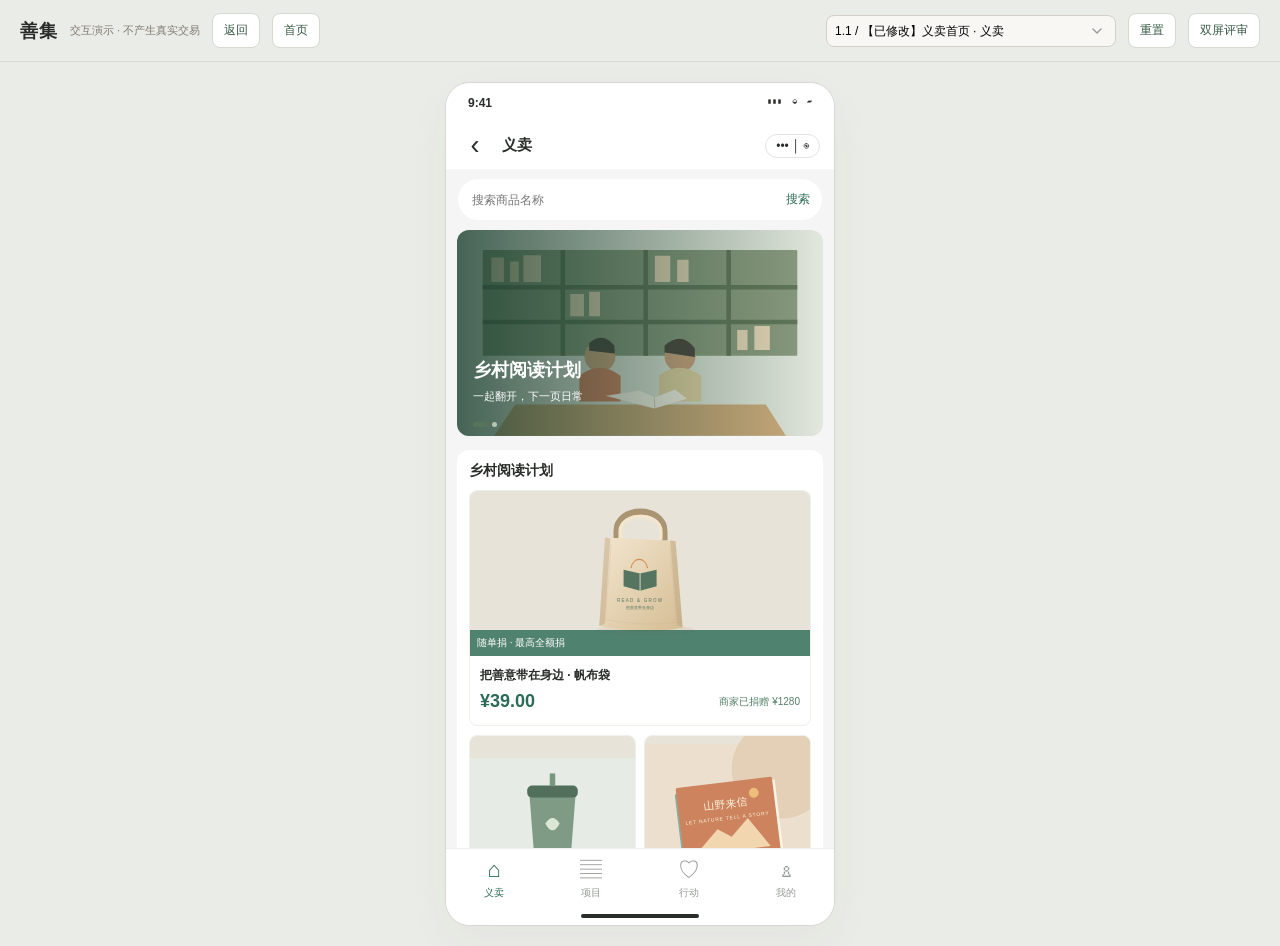
==== commit 272d7e14: "发布商家工作台及同仓库客户端商品预览" ====
--- a/play.html
+++ b/play.html
@@ -1,4 +1,5 @@
-<!doctype html><html lang="zh-CN"><meta charset="utf-8"><meta name="viewport" content="width=device-width,initial-scale=1,viewport-fit=cover"><title>善集 · 完整交互原型</title><style>*{box-sizing:border-box}body{margin:0;color:#292d29;background:#efeeeb;font:14px -apple-system,BlinkMacSystemFont,"PingFang SC","Microsoft YaHei",sans-serif}a{color:inherit;text-decoration:none}h1,h2,h3,p{margin:0}p{line-height:1.75}h3{font-size:14px;margin-bottom:12px}strong{color:#2b6b57}input{accent-color:#2b6b57}.studio{padding:24px 40px;border-bottom:1px solid #dcd8d2;display:flex;align-items:center;gap:24px}.studio b{font-size:24px;letter-spacing:3px}.studio small{color:#827b72}.studio select{margin-left:auto;padding:10px;border:1px solid #d4cfc7;background:#f8f7f4;border-radius:8px;max-width:380px}.plate{width:980px;margin:0 auto;padding:30px 36px 38px;display:none}.plate.active{display:block}.plate-heading{display:flex;align-items:baseline;gap:18px;margin-bottom:22px}.plate-heading small{font-size:10px;letter-spacing:1px;color:#a48e73}.plate-heading h2{font-size:19px;font-weight:500}.plate-heading p{margin-left:auto;font-size:10px;color:#8d857b}.pair{display:flex;gap:44px;justify-content:center}.caption{font-size:11px;color:#8d857b;letter-spacing:1px;margin:0 0 12px 5px}.phone{width:390px;height:844px;border:1px solid #d9d7d3;border-radius:25px;overflow:hidden;background:#f5f5f5;display:flex;flex-direction:column;position:relative;box-shadow:0 16px 45px #52422f0b}.status{height:39px;flex-shrink:0;display:flex;justify-content:space-between;padding:13px 22px 0;background:white;font-size:12px}.status span{font-size:10px}header{height:47px;flex-shrink:0;background:#fff;display:flex;align-items:center;gap:10px;padding:0 14px}header>span:first-child{font-size:27px}header>b{font-size:15px;margin-left:12px}.capsule{margin-left:auto;border:1px solid #e4e4e4;border-radius:20px;padding:4px 10px;font-size:12px}.share{margin-left:auto;display:grid;place-items:center;width:32px;height:36px;padding:5px;border:0;background:transparent;color:#2b6b57;cursor:pointer}.share svg{width:21px;height:21px}.share+.capsule{margin-left:0}.content{flex:1;min-height:0;overflow:auto;scrollbar-width:none;padding-bottom:10px}.content::-webkit-scrollbar{display:none}.panel{background:#fff;border-radius:12px;margin:10px 11px;padding:14px}.row{display:flex;justify-content:space-between;align-items:center;gap:10px;min-height:34px;font-size:12px;line-height:1.5}.row>b{font-weight:500;text-align:right}.note{font-size:11px;color:#879088;line-height:1.8;margin:7px 12px;white-space:normal}.panel .note{margin:6px 0}.green{font-size:11px;color:#3f7b60;margin:9px 0}.money{font-size:25px}.hero{height:180px;position:relative;overflow:hidden;background:#e8e3d8}.hero .art{height:100%;width:100%;object-fit:cover}.hero>span{position:absolute;bottom:14px;left:16px;background:#ffffffd9;color:#41634e;padding:7px 10px;font-size:12px}.panel>.hero{height:180px;border-radius:8px;margin-bottom:12px}.art{display:block;width:100%;height:100%}.product{display:flex;align-items:center;gap:12px;margin-bottom:10px}.thumb{width:76px;height:76px;flex-shrink:0;border-radius:8px;overflow:hidden;background:#eee7da}.product b{font-size:12px}.product p{font-size:10px;color:#8d928e;margin:7px 0}.product strong{font-size:15px}.search{margin:10px 12px;background:white;border-radius:22px;padding:12px;color:#8b918c;font-size:12px}.section-title{margin:16px 15px 9px}.tabs{display:flex;justify-content:space-around;gap:5px;padding:12px 5px;background:#fff;font-size:11px;white-space:nowrap}.tabs span{padding:7px 4px;color:#858b86}.tabs .selected{color:#2b6b57;border-bottom:2px solid #2b6b57;font-weight:600}.panel .tabs{background:#f6f7f5;border-radius:8px;margin:9px 0;padding:4px}.button{display:inline-flex;justify-content:center;align-items:center;border-radius:24px;background:#2b6b57;color:white;font-size:12px;font-weight:500;padding:12px 18px;white-space:nowrap;margin:5px 4px 0 0}.button.secondary{color:#4d6758;background:white;border:1px solid #d7dfd9}.panel .button{font-size:11px;padding:9px 15px}footer{min-height:65px;background:#fff;border-top:1px solid #ededed;padding:8px 12px;display:flex;justify-content:flex-end;align-items:center;gap:5px;flex-shrink:0}footer .button{margin:0}nav{background:#fff;border-top:1px solid #eee;display:flex;justify-content:space-around;padding:9px 0;flex-shrink:0}nav a{font-size:10px;color:#969a96;display:flex;flex-direction:column;align-items:center;gap:4px}nav i{font-size:22px;font-style:normal;line-height:24px}.selected{color:#2b6b57}.indicator{height:16px;background:#fff;flex-shrink:0;position:relative}.indicator:after{content:"";width:118px;height:4px;position:absolute;left:50%;top:5px;transform:translateX(-50%);background:#292d29;border-radius:3px}.field{display:block;margin:14px 0;font-size:12px}.field>span:first-child{display:block;margin-bottom:8px}.input{display:block;color:#9aa099;border:1px solid #e2e7e1;border-radius:7px;padding:12px;font-size:11px}.check{display:flex;align-items:flex-start;gap:6px;font-size:10px;color:#7c867d;line-height:1.8;margin:12px}.check input{margin-top:3px;flex-shrink:0}.panel .check{margin:14px 0}.welcome{text-align:center;padding:70px 0 38px}.brand{margin:0 auto 20px;width:62px;height:62px;background:#e2ecdf;color:#2b6b57;border-radius:18px;padding:10px;font:32px serif}.welcome h1{font-size:23px;font-weight:500;letter-spacing:3px}.welcome p{font-size:12px;color:#8b938b;margin-top:12px}.result{text-align:center;padding:42px 10px 28px}.result-icon{width:64px;height:64px;margin:0 auto 20px;border-radius:50%;background:#e2eee6;color:#2b6b57;font-size:35px;padding-top:8px}.result h2{font-size:21px;font-weight:500}.result p{font-size:12px;color:#879087;margin-top:12px}.metrics{display:grid;grid-template-columns:1fr 1fr;gap:15px;padding:4px 0 12px}.metrics>div:first-child{grid-column:span 2}.metrics small{display:block;color:#8b948b;font-size:10px;margin-bottom:5px}.metrics strong{font-size:26px;font-weight:600}.metrics b{font-size:16px;font-weight:500}.progress{height:5px;background:#e7eee7;border-radius:4px;overflow:hidden}.progress i{display:block;height:100%;width:57.2%;background:#5d8e70}.child{margin:0 11px;background:#e6eee5;border-radius:0 0 12px 12px;padding:5px 14px 12px}.shade{position:absolute;inset:0;background:#0005}.sheet{position:absolute;left:0;right:0;bottom:0;height:62%;border-radius:20px 20px 0 0;background:#fff;padding:18px 16px;box-shadow:0 -10px 25px #0001;display:flex;flex-direction:column}.sheet>h3{display:flex;justify-content:space-between;margin-bottom:15px}.sheet .product{margin-bottom:3px}.sheet .tabs{padding:3px}.sheet .row{min-height:30px}.sheet .note{margin:3px 0}.sheet .check{margin:8px 0}.sheet-bottom{margin-top:auto;display:flex;justify-content:space-between;align-items:center}.sheet-bottom>b{color:#2b6b57;font-size:16px}@media(max-width:980px){.studio{padding:18px}.plate{width:100%;padding:20px 12px}.pair{flex-wrap:wrap;gap:30px}.plate-heading{flex-wrap:wrap}.plate-heading p{margin-left:0}}
+<!doctype html><html lang="zh-CN"><meta charset="utf-8"><meta name="viewport" content="width=device-width,initial-scale=1,viewport-fit=cover"><title>善集 · 完整交互原型</title><style>@import url("dropdown.css");@import url("content-body.css");
+*{box-sizing:border-box}body{margin:0;color:#292d29;background:#efeeeb;font:14px -apple-system,BlinkMacSystemFont,"PingFang SC","Microsoft YaHei",sans-serif}a{color:inherit;text-decoration:none}h1,h2,h3,p{margin:0}p{line-height:1.75}h3{font-size:14px;margin-bottom:12px}strong{color:#2b6b57}input{accent-color:#2b6b57}.studio{padding:24px 40px;border-bottom:1px solid #dcd8d2;display:flex;align-items:center;gap:24px}.studio b{font-size:24px;letter-spacing:3px}.studio small{color:#827b72}.studio select{margin-left:auto;padding:10px;border:1px solid #d4cfc7;background:#f8f7f4;border-radius:8px;max-width:380px}.plate{width:980px;margin:0 auto;padding:30px 36px 38px;display:none}.plate.active{display:block}.plate-heading{display:flex;align-items:baseline;gap:18px;margin-bottom:22px}.plate-heading small{font-size:10px;letter-spacing:1px;color:#a48e73}.plate-heading h2{font-size:19px;font-weight:500}.plate-heading p{margin-left:auto;font-size:10px;color:#8d857b}.pair{display:flex;gap:44px;justify-content:center}.caption{font-size:11px;color:#8d857b;letter-spacing:1px;margin:0 0 12px 5px}.phone{width:390px;height:844px;border:1px solid #d9d7d3;border-radius:25px;overflow:hidden;background:#f5f5f5;display:flex;flex-direction:column;position:relative;box-shadow:0 16px 45px #52422f0b}.status{height:39px;flex-shrink:0;display:flex;justify-content:space-between;padding:13px 22px 0;background:white;font-size:12px}.status span{font-size:10px}header{height:47px;flex-shrink:0;background:#fff;display:flex;align-items:center;gap:10px;padding:0 14px}header>span:first-child{font-size:27px}header>b{font-size:15px;margin-left:12px}.capsule{margin-left:auto;border:1px solid #e4e4e4;border-radius:20px;padding:4px 10px;font-size:12px}.share{margin-left:auto;display:grid;place-items:center;width:32px;height:36px;padding:5px;border:0;background:transparent;color:#2b6b57;cursor:pointer}.share svg{width:21px;height:21px}.share+.capsule{margin-left:0}.content{flex:1;min-height:0;overflow:auto;scrollbar-width:none;padding-bottom:10px}.content::-webkit-scrollbar{display:none}.panel{background:#fff;border-radius:12px;margin:10px 11px;padding:14px}.row{display:flex;justify-content:space-between;align-items:center;gap:10px;min-height:34px;font-size:12px;line-height:1.5}.row>b{font-weight:500;text-align:right}.note{font-size:11px;color:#879088;line-height:1.8;margin:7px 12px;white-space:normal}.panel .note{margin:6px 0}.green{font-size:11px;color:#3f7b60;margin:9px 0}.money{font-size:25px}.hero{height:180px;position:relative;overflow:hidden;background:#e8e3d8}.hero .art{height:100%;width:100%;object-fit:cover}.hero>span{position:absolute;bottom:14px;left:16px;background:#ffffffd9;color:#41634e;padding:7px 10px;font-size:12px}.panel>.hero{height:180px;border-radius:8px;margin-bottom:12px}.art{display:block;width:100%;height:100%}.product{display:flex;align-items:center;gap:12px;margin-bottom:10px}.thumb{width:76px;height:76px;flex-shrink:0;border-radius:8px;overflow:hidden;background:#eee7da}.product b{font-size:12px}.product p{font-size:10px;color:#8d928e;margin:7px 0}.product strong{font-size:15px}.search{margin:10px 12px;background:white;border-radius:22px;padding:12px;color:#8b918c;font-size:12px}.section-title{margin:16px 15px 9px}.tabs{display:flex;justify-content:space-around;gap:5px;padding:12px 5px;background:#fff;font-size:11px;white-space:nowrap}.tabs span{padding:7px 4px;color:#858b86}.tabs .selected{color:#2b6b57;border-bottom:2px solid #2b6b57;font-weight:600}.panel .tabs{background:#f6f7f5;border-radius:8px;margin:9px 0;padding:4px}.button{display:inline-flex;justify-content:center;align-items:center;border-radius:24px;background:#2b6b57;color:white;font-size:12px;font-weight:500;padding:12px 18px;white-space:nowrap;margin:5px 4px 0 0}.button.secondary{color:#4d6758;background:white;border:1px solid #d7dfd9}.panel .button{font-size:11px;padding:9px 15px}footer{min-height:65px;background:#fff;border-top:1px solid #ededed;padding:8px 12px;display:flex;justify-content:flex-end;align-items:center;gap:5px;flex-shrink:0}footer .button{margin:0}nav{background:#fff;border-top:1px solid #eee;display:flex;justify-content:space-around;padding:9px 0;flex-shrink:0}nav a{font-size:10px;color:#969a96;display:flex;flex-direction:column;align-items:center;gap:4px}nav i{font-size:22px;font-style:normal;line-height:24px}.selected{color:#2b6b57}.indicator{height:16px;background:#fff;flex-shrink:0;position:relative}.indicator:after{content:"";width:118px;height:4px;position:absolute;left:50%;top:5px;transform:translateX(-50%);background:#292d29;border-radius:3px}.field{display:block;margin:14px 0;font-size:12px}.field>span:first-child{display:block;margin-bottom:8px}.input{display:block;color:#9aa099;border:1px solid #e2e7e1;border-radius:7px;padding:12px;font-size:11px}.check{display:flex;align-items:flex-start;gap:6px;font-size:10px;color:#7c867d;line-height:1.8;margin:12px}.check input{margin-top:3px;flex-shrink:0}.panel .check{margin:14px 0}.welcome{text-align:center;padding:70px 0 38px}.brand{margin:0 auto 20px;width:62px;height:62px;background:#e2ecdf;color:#2b6b57;border-radius:18px;padding:10px;font:32px serif}.welcome h1{font-size:23px;font-weight:500;letter-spacing:3px}.welcome p{font-size:12px;color:#8b938b;margin-top:12px}.result{text-align:center;padding:42px 10px 28px}.result-icon{width:64px;height:64px;margin:0 auto 20px;border-radius:50%;background:#e2eee6;color:#2b6b57;font-size:35px;padding-top:8px}.result h2{font-size:21px;font-weight:500}.result p{font-size:12px;color:#879087;margin-top:12px}.metrics{display:grid;grid-template-columns:1fr 1fr;gap:15px;padding:4px 0 12px}.metrics>div:first-child{grid-column:span 2}.metrics small{display:block;color:#8b948b;font-size:10px;margin-bottom:5px}.metrics strong{font-size:26px;font-weight:600}.metrics b{font-size:16px;font-weight:500}.progress{height:5px;background:#e7eee7;border-radius:4px;overflow:hidden}.progress i{display:block;height:100%;width:57.2%;background:#5d8e70}.child{margin:0 11px;background:#e6eee5;border-radius:0 0 12px 12px;padding:5px 14px 12px}.shade{position:absolute;inset:0;background:#0005}.sheet{position:absolute;left:0;right:0;bottom:0;height:62%;border-radius:20px 20px 0 0;background:#fff;padding:18px 16px;box-shadow:0 -10px 25px #0001;display:flex;flex-direction:column}.sheet>h3{display:flex;justify-content:space-between;margin-bottom:15px}.sheet .product{margin-bottom:3px}.sheet .tabs{padding:3px}.sheet .row{min-height:30px}.sheet .note{margin:3px 0}.sheet .check{margin:8px 0}.sheet-bottom{margin-top:auto;display:flex;justify-content:space-between;align-items:center}.sheet-bottom>b{color:#2b6b57;font-size:16px}@media(max-width:980px){.studio{padding:18px}.plate{width:100%;padding:20px 12px}.pair{flex-wrap:wrap;gap:30px}.plate-heading{flex-wrap:wrap}.plate-heading p{margin-left:0}}
 
 .child-card{display:flex;align-items:center;gap:10px;padding:8px 0}.child-thumb{width:45px;height:40px;border-radius:5px;overflow:hidden;flex-shrink:0}.child-card b{font-size:11px;font-weight:500}.child-card p{font-size:9px;color:#859182;margin-top:3px}.child-card>span{margin-left:auto;color:#849180}
 /* Personal-center entries use a consistent, code-drawn icon family. */
@@ -259,7 +260,7 @@
 .heart-fortune-overlay{position:absolute;inset:0;z-index:30;display:grid;place-items:center;padding:24px}.heart-fortune-shade{position:absolute;inset:0;background:rgba(19,38,27,.56)}
 .heart-fortune{position:relative;width:100%;padding:28px 20px 20px;border:2px solid #cbb77c;border-radius:17px;background:#245b46;color:#fff6db;text-align:center;box-shadow:0 12px 40px #173a3566}
 .heart-fortune>small{font-size:10px;letter-spacing:2px}.heart-fortune h2{font:30px serif;margin:9px 0 14px;letter-spacing:6px}.fortune-close{position:absolute;right:9px;top:7px;background:none;border:0;color:#e7d8af;font-size:24px}.fortune-sticks{position:relative;margin:8px auto;width:180px;height:135px;display:grid;place-items:center}.fortune-sticks img{display:block;width:100%;height:100%;object-fit:contain}
-.fortune-paper{margin:14px 0 10px;padding:17px 8px;background:#f7ebcc;color:#395b43;border:3px double #cbb77c}.fortune-paper>span{font-size:11px}.fortune-paper strong{display:block;margin:10px 0;color:#a94e37;font-size:30px}.fortune-paper p,.fortune-status{font-size:11px;line-height:1.7}.fortune-draw,.fortune-use,.fortune-manual{width:100%;border:0;border-radius:5px;margin-top:8px;padding:11px;background:#ead4a2;color:#315b43;font:inherit;font-size:13px;cursor:pointer}.fortune-use{background:#a74b3c;color:white}.fortune-manual{background:none;color:#f2deb6;font-size:11px}.fortune-drawing .fortune-sticks{animation:fortune-shake .16s ease-in-out 4 alternate}@keyframes fortune-shake{from{transform:rotate(-9deg)}to{transform:rotate(9deg)}}
+.fortune-paper{margin:14px 0 10px;padding:17px 8px;background:#f7ebcc;color:#395b43;border:3px double #cbb77c}.fortune-paper>span{font-size:11px}.fortune-paper strong{display:block;margin:10px 0;color:#a94e37;font-size:24px}.fortune-paper p,.fortune-status{font-size:11px;line-height:1.7}.fortune-draw,.fortune-use,.fortune-manual{width:100%;border:0;border-radius:5px;margin-top:8px;padding:11px;background:#ead4a2;color:#315b43;font:inherit;font-size:13px;cursor:pointer}.fortune-use{background:#a74b3c;color:white}.fortune-manual{background:none;color:#f2deb6;font-size:11px}.fortune-drawing .fortune-sticks{animation:fortune-shake .16s ease-in-out 4 alternate}@keyframes fortune-shake{from{transform:rotate(-9deg)}to{transform:rotate(9deg)}}
 .donation-random{background:#2b6b57;color:#fff;border-bottom:3px solid #a34a3c;font-size:14px;letter-spacing:1px}.donation-presets{gap:7px;margin:0 0 14px}.donation-presets button{padding:7px 10px;font-size:12px}.donation-fixed-art{display:none}
 .donation-custom:has(.fortune-variant-button){align-items:center}
 .donation-random.fortune-variant-button{position:relative;display:block;flex:0 0 84px;width:84px;height:45px;padding:0;background:transparent;border:0;border-radius:0;color:#fff0bd;letter-spacing:0;box-shadow:none;transform-origin:50% 90%;transition:transform .15s}
@@ -362,6 +363,7 @@
 .payment-heart-result{display:flex;flex-direction:column;align-items:center;gap:7px;text-align:center;padding:16px 22px 14px}
 .payment-heart-result p{margin:2px 0 0;font-size:12px;line-height:20px}
 .payment-heart-result .fortune-thanks-image{width:144px;height:144px;margin:3px 0 0}
+.payment-heart-result img[src$="fortune-payment-kiss-transparent.png"]{width:192px;height:192px}
 
 .phone:has(.payment-heart-result) .content>.panel .thumb{width:60px;height:60px}
 .phone:has(.payment-heart-result) .content>.panel .row{min-height:24px}
@@ -464,8 +466,8 @@
 .fortune-variant-button img[src$="fortune-double-thumbs-transparent.png"]{width:96px;height:96px;bottom:-6px}
 .fortune-variant-button:has(img[src$="fortune-double-thumbs-transparent.png"])>span{display:none}
 .heart-fortune-overlay [hidden]{display:none!important}
-.fortune-animation{position:relative;width:312px;height:410px;display:grid;place-items:center;color:#fff4d8;text-align:center}
-.fortune-animation>p{position:absolute;bottom:0;left:0;right:0;font-size:13px}
+.fortune-animation{position:relative;width:min(312px,100%,calc((100dvh - 140px)/1.66));aspect-ratio:1000/1660;display:grid;place-items:center;color:#fff4d8;text-align:center;margin-bottom:32px}
+.fortune-animation>p{position:absolute;bottom:-32px;left:0;right:0;font-size:13px}
 .fortune-animation>button{position:absolute;top:-20px;right:0;background:transparent;border:0;color:#fff4d8;font-size:26px;cursor:pointer}
 .social-record{padding:14px 12px}
 .social-record>a{display:flex;align-items:center;gap:12px;color:inherit;text-decoration:none}
@@ -488,7 +490,6 @@
 /* Reserve the floating notice area after the final project actions. */
 .phone:has(footer .project-donation-bottom) .content-social-actions{margin-bottom:128px}
 
-.fortune-animation>video{display:block;width:312px;height:400px;object-fit:contain}
 
 
 #project-home-comparison .project-home-card>.project-home-cover .hero{height:auto;aspect-ratio:2/1}
@@ -657,6 +658,101 @@
 .enrollment-edit-form .signup-field{display:flex}
 .enrollment-edit-controls{display:flex;gap:10px;margin-top:18px}
 .enrollment-edit-controls>.button{flex:1}
+
+/* Supplied PNG layers: back rim → remaining bundle → drawn stick → front lip. */
+.fortune-animation{isolation:isolate}
+.fortune-layer-scene{position:absolute;inset:0;transform-origin:50% 82%;pointer-events:none}
+.fortune-layer-rig{position:absolute;inset:0;transform-origin:50% 88%}
+.fortune-layer-rig>img,.fortune-layer-bundle,.fortune-layer-stick{position:absolute;display:block;height:auto;object-fit:contain;user-select:none}
+.fortune-layer-signs{position:absolute;inset:0;z-index:2;transform-origin:50% 76%}
+.fortune-selected-sway{position:absolute;inset:0;z-index:3;transform-origin:50% 76%}
+.fortune-layer-back{z-index:1;width:70%;left:15%;bottom:10%;clip-path:inset(0 0 65% 0)}
+.fortune-layer-bundle{z-index:2;width:62%;left:19%;bottom:19.7%;aspect-ratio:613/876;transform-origin:50% 94%}
+.fortune-loose-stick{position:absolute;inset:0;width:100%;height:100%;object-fit:contain}
+.fortune-layer-stick{z-index:3;left:45%;top:37.8%;width:22%;height:46%!important;transform-origin:50% 50%;perspective:900px}
+.fortune-layer-turn{position:absolute;inset:0;transform-style:preserve-3d}
+.fortune-stick-face,.fortune-stick-back{position:absolute;inset:0;display:block;width:100%;height:100%}
+.fortune-stick-face{z-index:1}
+.fortune-stick-back{z-index:2;transform:rotateY(180deg);opacity:0}
+.fortune-stick-back>img{display:block;width:100%;height:100%;user-select:none}
+.fortune-layer-back,.fortune-layer-bundle,.fortune-layer-front{transform-origin:0 0}
+.fortune-layer-front{z-index:4;width:90%;left:5%;bottom:8%;filter:drop-shadow(0 10px 12px #112c2526)}
+.fortune-layer-value{position:absolute;left:50%;top:59%;width:200px;color:#a94e37;text-shadow:0 1px #fff8;opacity:0;transform:translate(-50%,-50%) rotate(90deg);font-size:18px;line-height:1.2;white-space:nowrap}
+.fortune-layer-value b{font-size:1em;font-weight:700;line-height:1.2;font-variant-numeric:tabular-nums}
+.fortune-layer-glow{position:absolute;z-index:0;left:-10%;top:-4%;width:120%;height:73%;border-radius:50%;background:radial-gradient(ellipse,#ffe6a86b,transparent 67%);opacity:0}
+.fortune-layer-sparks{position:absolute;inset:0;z-index:5}
+.fortune-layer-sparks i{position:absolute;width:8px;height:8px;background:url("assets/fortune-layers/sparkle.svg") center/contain no-repeat;filter:drop-shadow(0 0 4px #f7d184aa);opacity:0}
+.fortune-layer-sparks i:nth-child(1){left:32%;top:20%}
+.fortune-layer-sparks i:nth-child(2){left:71%;top:29%;width:5px;height:5px}
+.fortune-layer-sparks i:nth-child(3){left:25%;top:40%;width:6px;height:6px}
+.fortune-layer-sparks i:nth-child(4){left:67%;top:9%}
+.fortune-layer-sparks i:nth-child(5){left:78%;top:43%;width:5px;height:5px}
+.fortune-layer-sparks i:nth-child(6){left:43%;top:7%;width:5px;height:5px}
+.fortune-sticks{height:140px}
+.fortune-sticks img[src$="/result.png"]{object-fit:contain;border-radius:0}
+@media (prefers-reduced-motion:reduce){.fortune-layer-scene,.fortune-layer-rig,.fortune-layer-bundle,.fortune-layer-stick{animation:none}}
+
+
+/* Engraved native amount on the retained wooden sign. */
+.fortune-layer-rig{z-index:2}
+.fortune-layer-value,.fortune-paper strong{color:#8b6742;text-shadow:0 1px 0 #fff6db,0 -1px 1px #5d3d2880;font-family:Georgia,"Times New Roman",serif;font-weight:600;letter-spacing:.02em}
+.fortune-layer-value b{font-weight:600}
+
+/* The result keeps the live bottle and wooden sign above the card controls. */
+.heart-fortune-overlay>.heart-fortune,.heart-fortune-overlay>.fortune-animation{grid-area:1/1}
+.heart-fortune-overlay>.heart-fortune{z-index:1}
+.heart-fortune-overlay>.fortune-animation{z-index:2}
+.fortune-paper.fortune-result-sign{position:relative;display:grid;place-items:center;height:100px;margin:34px -8px 8px;padding:0;border:0;background:transparent}
+.fortune-result-sign>img{position:absolute;left:50%;top:50%;width:60px;height:210px;transform:translate(-50%,-50%) rotate(-90deg)}
+.fortune-result-sign strong{position:relative;left:18.9px;width:100%;margin:0;z-index:1}
+.fortune-result-live .fortune-sticks img,.fortune-result-live .fortune-result-sign>*{visibility:hidden}
+.fortune-result-live .fortune-animation{pointer-events:none}
+.fortune-result-live .fortune-animation>button,.fortune-result-live .fortune-animation>p{display:none}
+
+/* A single blessing and traditional Chinese lettering on the wooden sign. */
+@font-face{font-family:"Fortune Calligraphy";src:url("assets/fonts/fortune-ma-shan-zheng.ttf") format("truetype");font-style:normal;font-weight:400;font-display:block}
+.heart-fortune h2,.fortune-blessing{font-family:"Fortune Calligraphy","Kaiti SC","STKaiti","KaiTi",serif;font-weight:400;font-synthesis:none}
+.fortune-layer-value b,.fortune-paper strong b{font-weight:400}
+.heart-fortune h2{font-size:30px;line-height:40px;letter-spacing:.12em}
+.heart-fortune>.fortune-blessing{margin:0 0 16px;color:#eddfbc;font-size:17px;line-height:24px;letter-spacing:.08em}
+
+/* One close control belongs to the overlay throughout drawing and result. */
+.heart-fortune-overlay>.fortune-close{position:absolute;z-index:4;right:32px;top:32px;display:grid;place-items:center;width:36px;height:36px;padding:0;border:0;border-radius:50%;background:transparent;color:#fff4d8;font:26px/1 Arial,sans-serif;cursor:pointer}
+
+/* Twelve curved four-point stars float, grow and fade. */
+.fortune-layer-sparks i:nth-child(7){left:18%;top:32%;width:6px;height:6px}
+.fortune-layer-sparks i:nth-child(8){left:83%;top:21%;width:5px;height:5px}
+.fortune-layer-sparks i:nth-child(9){left:36%;top:51%;width:8px;height:8px}
+.fortune-layer-sparks i:nth-child(10){left:72%;top:54%;width:6px;height:6px}
+.fortune-layer-sparks i:nth-child(11){left:20%;top:62%;width:5px;height:5px}
+.fortune-layer-sparks i:nth-child(12){left:84%;top:64%;width:6px;height:6px}
+
+/* Restrained Song-style numerals contrast with the hand-lettered title. */
+@font-face{font-family:"Fortune Song";src:url("assets/fonts/fortune-noto-serif-sc.ttf") format("truetype");font-style:normal;font-weight:400;font-display:block}
+.fortune-layer-value,.fortune-paper strong{font-family:"Fortune Song","Songti SC","STSong","SimSun",serif;font-weight:400;font-synthesis:none;letter-spacing:.01em;color:#75512f;text-shadow:0 1px 0 #fff6db,0 -1px 1px #492c23aa,0 0 .4px #65442566}
+
+/* Celebratory curled ribbons and small confetti accompany the stars. */
+.fortune-confetti{position:absolute;left:var(--x);top:var(--y);width:14px;height:28px;background:url("assets/fortune-layers/ribbon.svg") center/contain no-repeat;opacity:0;filter:drop-shadow(0 0 2px #fff3)}
+.fortune-confetti:nth-of-type(3n){width:7px;height:11px;background:var(--color);border-radius:1px}
+
+/* Checkout experiment: reveal the amount, then celebrate with double thumbs. */
+.fortune-sticks .fortune-result-thumbs{position:absolute;inset:0;width:180px;height:180px;object-fit:contain;border-radius:0;visibility:hidden;opacity:0}
+.fortune-thumbs-cheer{position:absolute;top:3px;right:-34px;white-space:nowrap;padding:6px 10px;border-radius:20px;background:#fff0c8;color:#75512f;font:800 18px/1.3 "Yuanti SC","YouYuan","PingFang SC",sans-serif;letter-spacing:0;visibility:hidden;opacity:0}
+.fortune-cheer-mark{display:inline-block;width:.55em;text-align:left}
+.fortune-thumbs-cheer::after{content:"";position:absolute;bottom:-5px;left:18px;width:10px;height:10px;background:#fff0c8;transform:rotate(45deg);border-radius:2px}
+.fortune-thumbs-result.fortune-result-live .fortune-sticks .fortune-result-thumbs{visibility:visible;opacity:1}
+.fortune-thumbs-result .fortune-thumbs-cheer{visibility:visible;opacity:1}
+.fortune-thumbs-result .fortune-layer-back,.fortune-thumbs-result .fortune-layer-bundle,.fortune-thumbs-result .fortune-layer-front{opacity:0}
+.fortune-thumbs-result>.heart-fortune{animation:fortune-card-background .4s ease-out both}
+.fortune-thumbs-result.fortune-result-live .fortune-sticks .fortune-result-thumbs,.fortune-thumbs-result .fortune-thumbs-cheer{animation:fortune-character-reveal .4s ease-out both}
+@keyframes fortune-character-reveal{from{opacity:0}to{opacity:1}}
+@keyframes fortune-card-background{from{background-color:transparent;border-color:transparent}to{background-color:#245b46;border-color:#cbb77c}}
+@media(prefers-reduced-motion:reduce){.fortune-thumbs-result>.heart-fortune,.fortune-thumbs-result.fortune-result-live .fortune-sticks .fortune-result-thumbs,.fortune-thumbs-result .fortune-thumbs-cheer{animation:none}}
+
+.shop-qualification>summary::after,.aftersale-negotiation>summary::after{margin-left:0}
+
+/* Conference signup uses the same amount controls as the donation sheet. */
+.conference-donation [data-conference-amounts]{padding:12px 0 0}.conference-donation .donation-custom{display:flex;align-items:center}.conference-donation .donation-custom>label{min-width:0}.conference-donation .donation-custom input{width:100%;min-width:0}.conference-donation .donation-presets{display:flex;flex-wrap:wrap;gap:8px}.conference-donation .donation-presets button{flex:1;min-width:64px}.conference-donation .donation-random{flex:0 0 112px}.conference-donation .donation-custom>label[hidden],.conference-donation [hidden]{display:none!important}.conference-donation .donation-error,.conference-donation .donation-random-hint{margin:8px 0;font-size:12px;line-height:1.6}
 /* An interactive phone; index.html remains the two-screen review canvas. */
 body.experience{background:#eaece7}.experience .studio{padding:12px 20px;gap:12px;min-height:62px;flex-wrap:wrap}.experience .studio b{font-size:18px;letter-spacing:1px}.experience .studio small{font-size:11px}.experience .studio select{font-size:12px;padding:8px;max-width:290px}.experience .studio a,.experience .studio button{font:inherit;font-size:12px;background:#fff;border:1px solid #d4dacf;border-radius:8px;padding:8px 11px;color:#365943;cursor:pointer}.experience .plate{width:auto;padding:20px 0;margin:0 auto}.experience .plate-heading,.experience .caption{display:none}.experience .pair{display:block}.experience .pair>div{display:none}.experience .pair>.current-screen{display:block;width:390px;margin:auto}.experience .phone{width:390px;height:844px}.experience .phone:not(.current-phone){display:none}.experience .phone>header>.prototype-back{border:0;background:transparent;font-size:27px;line-height:1;font-family:inherit;width:30px;height:38px;padding:0;cursor:pointer;color:inherit;display:grid;place-items:center}.experience .phone>header>b{margin-left:2px}.experience button,.experience a,.experience summary{touch-action:manipulation}.experience .search{display:flex;align-items:center;gap:8px}.experience .search input{width:0;min-width:0;flex:1;background:transparent;border:0;outline-color:#719669;font:inherit;color:#2c4333}.experience .search button{border:0;background:transparent;color:#2b6b57;font:inherit;cursor:pointer;padding:0}.experience .prototype-search-result{display:flex;gap:12px;align-items:center}.experience .prototype-search-result .thumb{width:76px;height:76px}.experience .prototype-search-result h3{margin:0 0 8px;font-size:13px}.experience .quantity-stepper button{border:0;background:transparent;color:inherit;padding:0;width:25px;height:25px;font:inherit;font-size:17px;cursor:pointer}.experience .sheet-close{border:0;background:none;color:inherit;font:inherit;font-size:22px;cursor:pointer}.experience .field input,.experience .field select,.experience .field textarea{width:100%;font:inherit;color:#354331;background:#fff}.experience .field textarea{min-height:72px;resize:vertical}.experience .prototype-feedback{font-size:12px;color:#2b6b57;margin:10px 12px;line-height:1.6}.experience .prototype-feedback.error{color:#aa4737}.experience .prototype-modal{position:absolute;inset:0;z-index:100;background:#0006;display:grid;place-items:center;padding:24px}.experience .prototype-dialog{width:100%;max-height:90%;overflow:auto;background:white;border-radius:16px;padding:24px}.experience .prototype-dialog h3{font-size:17px}.experience .prototype-dialog p{font-size:13px;color:#65715f}.experience .prototype-dialog .modal-actions{display:flex;justify-content:flex-end;gap:8px;margin-top:18px}.experience .prototype-dialog button{cursor:pointer;border:0}.experience .prototype-inline-code{display:flex;gap:8px;align-items:center}.experience .prototype-inline-code input{min-width:0;flex:1}.experience .prototype-inline-code button{border:0;background:#edf3e9;border-radius:7px;color:#2b6b57;padding:10px;font:inherit;font-size:11px;white-space:nowrap;cursor:pointer}.experience .prototype-attachments{font-size:11px;line-height:1.8;color:#607155}.experience .prototype-address-choice{border:1px solid #d7dfd9;border-radius:16px;background:white;color:#2b6b57;cursor:pointer;font:inherit;font-size:12px;padding:6px 12px;margin:12px 0 0}.experience .detail-tool[aria-pressed=true]{color:#2b6b57}.experience .tabs>[role=tab]{cursor:pointer}.experience .prototype-record{display:block}.experience .prototype-record b{font-size:13px}.experience .prototype-record strong{float:right}.experience .prototype-record p{margin-top:7px;font-size:11px;color:#7a8772}.experience .prototype-search-empty{padding:40px 20px;text-align:center;color:#83917b;font-size:13px}
 /* Mobile preview uses the device viewport instead of review controls and frame. */
@@ -672,10 +768,12 @@
 .experience .prototype-dialog[aria-label="取消报名"] .modal-actions>.button:first-child{background:#2b6b57;color:#fff}
 .experience .prototype-dialog[aria-label="取消报名"] .modal-actions>.button:last-child{background:#edf3e9;color:#52684c}
 .experience .phone [data-toggle-like][aria-pressed=true],.experience .phone [data-toggle-favorite][aria-pressed=true]{color:#7c867c}
-</style><body class="experience"><div class="studio"><b>善集</b><small>交互演示 · 不产生真实交易</small><button type="button" data-experience-back>返回</button><button type="button" data-experience-home>首页</button><select aria-label="跳转原型页面"></select><button type="button" data-experience-reset>重置</button><a href="index.html">双屏评审</a></div><section class="plate" id="sale"><div class="plate-heading"><small>CLIENT / 2026.11.03</small><h2>义卖首页与商品详情</h2><p>示例内容与数据，仅用于原型评审</p></div><div class="pair"><div><div class="caption">1.1 / 【已修改】义卖首页</div><article class="phone"><div class="status"><b>9:41</b><span>▮▮▮　◒　▰</span></div><header><span>‹</span><b>义卖</b><span class="capsule">••• │ ◉</span></header><div class="content"><div class="search">⌕　搜索商品名称</div><section class="sale-banner banner-wide" aria-label="精选公益项目"><div class="sale-banner-track"><a href="#project-detail" aria-label="乡村阅读计划"><div><svg class="art" viewBox="0 0 600 360"><rect width="600" height="360" fill="#e2e7dc"></rect><rect x="25" y="35" width="550" height="185" rx="2" fill="#8b9c80"></rect><path d="M25 100h550M25 161h550M165 35v185M310 35v185M455 35v185" stroke="#63775b" stroke-width="8"></path><g fill="#e8d7b8"><path d="M40 48h22v43H40zM73 55h15v36H73zM96 44h31v47H96zM178 112h24v39h-24zM211 108h19v43h-19zM326 45h27v46h-27zM365 52h20v39h-20zM470 175h18v35h-18zM500 168h27v42h-27z"></path></g><path d="M82 305h438l35 55H45Z" fill="#cfac7c"></path><circle cx="230" cy="221" r="27" fill="#d4a783"></circle><path d="M194 300v-45q35-28 72 0v45" fill="#d88563"></path><path d="M211 198q24-21 44 4l1 14-45-5Z" fill="#504942"></path><circle cx="370" cy="221" r="27" fill="#d4a783"></circle><path d="M333 300v-45q35-28 74 0v45" fill="#e8d7a6"></path><path d="M343 202q30-26 53 5v15l-53-8Z" fill="#504942"></path><path d="m240 290 59-9 27 12 35-14 21 16-57 17Z" fill="#fff9ed"></path><path d="m325 293 1 19" stroke="#bdae94"></path></svg></div><span><b>乡村阅读计划</b><small>一起翻开，下一页日常</small></span></a><a href="#community-project" aria-label="社区关怀计划"><div><svg class="art" viewBox="0 0 600 360"><rect width="600" height="360" fill="#e2e7dc"></rect><rect x="25" y="35" width="550" height="185" rx="2" fill="#8b9c80"></rect><path d="M25 100h550M25 161h550M165 35v185M310 35v185M455 35v185" stroke="#63775b" stroke-width="8"></path><g fill="#e8d7b8"><path d="M40 48h22v43H40zM73 55h15v36H73zM96 44h31v47H96zM178 112h24v39h-24zM211 108h19v43h-19zM326 45h27v46h-27zM365 52h20v39h-20zM470 175h18v35h-18zM500 168h27v42h-27z"></path></g><path d="M82 305h438l35 55H45Z" fill="#cfac7c"></path><circle cx="230" cy="221" r="27" fill="#d4a783"></circle><path d="M194 300v-45q35-28 72 0v45" fill="#d88563"></path><path d="M211 198q24-21 44 4l1 14-45-5Z" fill="#504942"></path><circle cx="370" cy="221" r="27" fill="#d4a783"></circle><path d="M333 300v-45q35-28 74 0v45" fill="#e8d7a6"></path><path d="M343 202q30-26 53 5v15l-53-8Z" fill="#504942"></path><path d="m240 290 59-9 27 12 35-14 21 16-57 17Z" fill="#fff9ed"></path><path d="m325 293 1 19" stroke="#bdae94"></path></svg></div><span><b>社区关怀计划</b><small>把相逢，变成日常的陪伴</small></span></a></div><div class="sale-banner-dots"><button type="button" data-banner-index="0" aria-label="第 1 张 Banner" aria-pressed="true"></button><button type="button" data-banner-index="1" aria-label="第 2 张 Banner" aria-pressed="false"></button></div></section><section class="panel sale-project"><h3>乡村阅读计划</h3><div class="sponsor-carousel president"><a class="sponsor-product" href="#sale" data-home-product="reading-bag"><div class="sponsor-image"><svg class="art" viewBox="0 0 400 360"><defs><linearGradient id="illustration-3-0" x2="1" y2="1"><stop stop-color="#f3e6cf"></stop><stop offset="1" stop-color="#d5bd94"></stop></lineargradient></defs><ellipse cx="212" cy="318" rx="120" ry="14" fill="#b9a485" opacity=".19"></ellipse><path d="M142 100V78c0-64 116-64 116 0v22" fill="none" stroke="#aa9472" stroke-width="15"></path><path d="M151 98V78c0-48 98-48 98 0v20" fill="none" stroke="#f3e6cf" stroke-width="9"></path><path d="m114 93 171 8 17 210q-97 21-202-4Z" fill="url(#illustration-3-0)"></path><path d="m114 93-14 214 13-5 14-207m158 6 17 210-13-7-17-204" fill="#b59c75" opacity=".4"></path><path d="M129 111 115 291q85 18 172 7l-16-181" fill="none" stroke="#bda984" stroke-dasharray="3 3"></path><g transform="translate(145 151)"><path d="M14 60V20l40 9 40-9v40l-40 11Z" fill="#557561"></path><path d="M54 29v42" stroke="#f5ead9" stroke-width="2"></path><path d="M32 16c5-28 35-28 40 0" fill="none" stroke="#d28f52" stroke-width="3"></path><text x="54" y="98" text-anchor="middle" font-size="11" letter-spacing="3" fill="#557561">READ &amp; GROW</text><text x="54" y="116" text-anchor="middle" font-size="10" fill="#557561">把善意带在身边</text></g></svg><span class="sponsor-donation-cover">随单捐 · 最高全额捐</span></div><div class="sponsor-product-info"><b>把善意带在身边 · 帆布袋</b><div class="price-line"><strong class="">¥39.00</strong><span>商家已捐赠 ¥1280</span></div></div></a></div><div class="sponsor-carousel vice"><a class="sponsor-product" href="#sale" data-home-product="reading-cup"><div class="sponsor-image"><svg viewBox="0 0 300 220" role="img" aria-label="雾绿随行杯"><rect width="300" height="220" fill="#e6ece5"></rect><ellipse cx="150" cy="191" rx="54" ry="8" fill="#ccd7cb"></ellipse><path d="M108 66h84l-9 116q-33 12-66 0Z" fill="#7f9b85"></path><rect x="104" y="50" width="92" height="22" rx="9" fill="#526f5b"></rect><path d="M145 51V28h10v23" fill="#77987f"></path><path d="M137 119q13-20 26 0-13 25-26 0" fill="#dbe7d4"></path></svg><span class="sponsor-donation-cover">随单捐 · 最高全额捐</span></div><div class="sponsor-product-info"><b>山间清风 · 随行杯</b><div class="price-line"><strong class="">¥59.00</strong><span>商家已捐赠 ¥860</span></div></div></a><a class="sponsor-product" href="#sale" data-home-product="reading-postcard"><div class="sponsor-image"><svg class="art" viewBox="0 0 400 360"><rect width="400" height="360" fill="#ecdfce"></rect><circle cx="330" cy="60" r="120" fill="#e3d0b6"></circle><g transform="translate(50 65) rotate(-7 140 100)"><rect x="28" y="42" width="240" height="193" rx="4" fill="#8bada0"></rect><rect x="36" y="36" width="237" height="192" rx="4" fill="#fcf5e7"></rect><rect x="32" y="28" width="235" height="193" rx="4" fill="#cc835e"></rect><text x="148" y="90" text-anchor="middle" font-size="26" fill="#fff5df">山野来信</text><text x="148" y="119" text-anchor="middle" font-size="12" fill="#fff5df" letter-spacing="2">LET NATURE TELL A STORY</text><path d="m60 195 61-56 32 22 44-40 47 74Z" fill="#f2d6af"></path><circle cx="219" cy="62" r="12" fill="#edbd7a"></circle></g></svg><span class="sponsor-donation-cover">随单捐 · 最高全额捐</span></div><div class="sponsor-product-info"><b>山野来信 · 明信片</b><div class="price-line"><strong class="">¥18.00</strong><span>商家已捐赠 ¥320</span></div></div></a></div></section><section class="panel sale-project"><h3>社区关怀计划</h3><div class="sponsor-carousel president"><a class="sponsor-product" href="#sale" data-home-product="community-notebook"><div class="sponsor-image"><svg class="art" viewBox="0 0 400 360"><rect width="400" height="360" fill="#ecdfce"></rect><circle cx="330" cy="60" r="120" fill="#e3d0b6"></circle><g transform="translate(50 65) rotate(-7 140 100)"><rect x="28" y="42" width="240" height="193" rx="4" fill="#8bada0"></rect><rect x="36" y="36" width="237" height="192" rx="4" fill="#fcf5e7"></rect><rect x="32" y="28" width="235" height="193" rx="4" fill="#cc835e"></rect><text x="148" y="90" text-anchor="middle" font-size="26" fill="#fff5df">山野来信</text><text x="148" y="119" text-anchor="middle" font-size="12" fill="#fff5df" letter-spacing="2">LET NATURE TELL A STORY</text><path d="m60 195 61-56 32 22 44-40 47 74Z" fill="#f2d6af"></path><circle cx="219" cy="62" r="12" fill="#edbd7a"></circle></g></svg><span class="sponsor-donation-cover">随单捐 · 最高全额捐</span></div><div class="sponsor-product-info"><b>日常手记 · 笔记本</b><div class="price-line"><strong class="">¥29.00</strong><span>商家已捐赠 ¥510</span></div></div></a></div><div class="sponsor-carousel vice"><a class="sponsor-product" href="#sale" data-home-product="community-bookmark"><div class="sponsor-image"><svg viewBox="0 0 300 220" role="img" aria-label="叶语书签"><rect width="300" height="220" fill="#f0e9da"></rect><path d="M124 38h52v146l-26-18-26 18Z" fill="#7d956c"></path><path d="M150 64v70m0-47-14-12m14 29 15-12m-15 30-14-12" stroke="#d8e2c7" fill="none" stroke-width="3"></path><path d="M150 38V12" stroke="#ad8c56" stroke-width="3"></path></svg><span class="sponsor-donation-cover">随单捐 · 最高全额捐</span></div><div class="sponsor-product-info"><b>拾光叶语 · 书签</b><div class="price-line"><strong class="">¥12.00</strong><span>商家已捐赠 ¥180</span></div></div></a><a class="sponsor-product" href="#sale" data-home-product="community-pouch"><div class="sponsor-image"><svg class="art" viewBox="0 0 400 360"><defs><linearGradient id="illustration-8-0" x2="1" y2="1"><stop stop-color="#a5bfa0"></stop><stop offset="1" stop-color="#638469"></stop></lineargradient></defs><ellipse cx="212" cy="318" rx="120" ry="14" fill="#b9a485" opacity=".19"></ellipse><path d="M142 100V78c0-64 116-64 116 0v22" fill="none" stroke="#52765c" stroke-width="15"></path><path d="M151 98V78c0-48 98-48 98 0v20" fill="none" stroke="#a5bfa0" stroke-width="9"></path><path d="m114 93 171 8 17 210q-97 21-202-4Z" fill="url(#illustration-8-0)"></path><path d="m114 93-14 214 13-5 14-207m158 6 17 210-13-7-17-204" fill="#476c51" opacity=".4"></path><path d="M129 111 115 291q85 18 172 7l-16-181" fill="none" stroke="#759374" stroke-dasharray="3 3"></path><g transform="translate(145 151)"><path d="M14 60V20l40 9 40-9v40l-40 11Z" fill="#557561"></path><path d="M54 29v42" stroke="#f5ead9" stroke-width="2"></path><path d="M32 16c5-28 35-28 40 0" fill="none" stroke="#d28f52" stroke-width="3"></path><text x="54" y="98" text-anchor="middle" font-size="11" letter-spacing="3" fill="#557561">READ &amp; GROW</text><text x="54" y="116" text-anchor="middle" font-size="10" fill="#557561">把善意带在身边</text></g></svg><span class="sponsor-donation-cover">随单捐 · 最高全额捐</span></div><div class="sponsor-product-info"><b>森系日常 · 收纳袋</b><div class="price-line"><strong class="">¥25.00</strong><span>商家已捐赠 ¥260</span></div></div></a></div></section></div><nav><a href="#sale" class="selected"><i>⌂</i>义卖</a><a href="#projects" class=""><i>▤</i>项目</a><a href="#actions" class=""><i>♡</i>行动</a><a href="#account" class=""><i>♙</i>我的</a></nav><div class="indicator"></div></article></div><div><div class="caption">1.3 / 【已修改】商品详情</div><article class="phone"><div class="status"><b>9:41</b><span>▮▮▮　◒　▰</span></div><header><span>‹</span><b>商品详情</b><button type="button" class="share" aria-label="分享"><svg viewBox="0 0 24 24" fill="none" stroke="currentColor" stroke-width="1.6" stroke-linecap="round" stroke-linejoin="round" aria-hidden="true"><path d="M12 16V3m-4 4 4-4 4 4M8 10H5v11h14V10h-3"></path></svg></button><span class="capsule">••• │ ◉</span></header><div class="content"><div class="product-detail-cover"><div class="hero"><svg class="art" viewBox="0 0 400 360"><defs><linearGradient id="illustration-10-0" x2="1" y2="1"><stop stop-color="#f3e6cf"></stop><stop offset="1" stop-color="#d5bd94"></stop></lineargradient></defs><ellipse cx="212" cy="318" rx="120" ry="14" fill="#b9a485" opacity=".19"></ellipse><path d="M142 100V78c0-64 116-64 116 0v22" fill="none" stroke="#aa9472" stroke-width="15"></path><path d="M151 98V78c0-48 98-48 98 0v20" fill="none" stroke="#f3e6cf" stroke-width="9"></path><path d="m114 93 171 8 17 210q-97 21-202-4Z" fill="url(#illustration-10-0)"></path><path d="m114 93-14 214 13-5 14-207m158 6 17 210-13-7-17-204" fill="#b59c75" opacity=".4"></path><path d="M129 111 115 291q85 18 172 7l-16-181" fill="none" stroke="#bda984" stroke-dasharray="3 3"></path><g transform="translate(145 151)"><path d="M14 60V20l40 9 40-9v40l-40 11Z" fill="#557561"></path><path d="M54 29v42" stroke="#f5ead9" stroke-width="2"></path><path d="M32 16c5-28 35-28 40 0" fill="none" stroke="#d28f52" stroke-width="3"></path><text x="54" y="98" text-anchor="middle" font-size="11" letter-spacing="3" fill="#557561">READ &amp; GROW</text><text x="54" y="116" text-anchor="middle" font-size="10" fill="#557561">把善意带在身边</text></g></svg><span>把善意带在身边</span></div><span class="sponsor-donation-cover">随单捐 · 最高全额捐</span></div><section class="product-overview"><h2>把善意带在身边 · 原色帆布袋</h2><div class="price-line"><strong class="money">¥39.00</strong><span>商家已捐赠 ¥1280</span></div><a class="product-charity-link" href="#project-detail"><svg viewBox="0 0 24 24" fill="none" stroke="currentColor" stroke-width="1.6" stroke-linecap="round" stroke-linejoin="round" aria-hidden="true"><path d="M12 21 3 12C-3 4 6-1 12 6c6-7 15-2 9 6l-9 9Z"></path></svg><span class="product-charity-tag">配捐项目</span><b>乡村阅读计划</b><span>›</span></a><div class="product-charity-promise"><b>义卖说明</b><p>本单公益款由商家承担，最高可捐出商品实付全额；抽签揭晓金额，到账以实际收款为准。</p></div><button type="button" class="product-service-summary" data-open-product-services="" aria-haspopup="dialog"><span><svg viewBox="0 0 24 24" fill="none" stroke="currentColor" stroke-width="1.6" stroke-linecap="round" stroke-linejoin="round" aria-hidden="true"><path d="m4 12 5 5L20 6"></path></svg>快递配送</span><span><svg viewBox="0 0 24 24" fill="none" stroke="currentColor" stroke-width="1.6" stroke-linecap="round" stroke-linejoin="round" aria-hidden="true"><path d="m4 12 5 5L20 6"></path></svg>支持退款退货</span><span><svg viewBox="0 0 24 24" fill="none" stroke="currentColor" stroke-width="1.6" stroke-linecap="round" stroke-linejoin="round" aria-hidden="true"><path d="m4 12 5 5L20 6"></path></svg>现场领取后售后</span><b>›</b></button></section><a class="shop-card" href="#shop"><div class="shop-logo"><svg viewBox="0 0 24 24" fill="none" stroke="currentColor" stroke-width="1.6" stroke-linecap="round" stroke-linejoin="round" aria-hidden="true"><path d="M3 9V3h18v6M2 9h20l-2 5-4-1-4 1-4-1-4 1-2-5Zm2 5v8h16v-8M9 22v-6h6v6"></path></svg></div><div class="shop-identity"><b>公益自营店</b><span class="self-tag">自营</span><p>用日常好物支持公益</p></div><span class="enter-shop">进店 ›</span></a><section class="product-description"><h3>商品详情</h3><button type="button" class="product-parameter-summary" data-open-product-parameters="" aria-haspopup="dialog" aria-expanded="false"><span class="product-parameter-grid"><span><small>品牌</small><b>善集</b></span><span><small>产地</small><b>浙江杭州</b></span><span><small>发货地</small><b>上海</b></span></span><span class="product-parameter-more">查看全部参数 ›</span></button><div class="product-description-images"><img src="assets/product-details/reading-bag-1.svg" alt="把善意带在身边 · 帆布袋 · 详情图片 1" width="390" height="360"><img src="assets/product-details/reading-bag-2.svg" alt="把善意带在身边 · 帆布袋 · 详情图片 2" width="390" height="360"></div></section></div><footer><button type="button" class="detail-tool" data-toggle-favorite="" aria-pressed="false"><svg viewBox="0 0 24 24" fill="none" stroke="currentColor" stroke-width="1.6" stroke-linecap="round" stroke-linejoin="round" aria-hidden="true"><path d="m12 3 3.1 5.9 6.6 1-4.8 4.7 1.1 6.4-6-3.1L6 21l1.1-6.4-4.8-4.7 6.6-1L12 3Z"></path></svg><span>收藏</span></button><button type="button" class="detail-tool" data-toggle-like="" aria-pressed="false"><svg viewBox="0 0 24 24" fill="none" stroke="currentColor" stroke-width="1.6" stroke-linecap="round" stroke-linejoin="round" aria-hidden="true"><path d="M12 21 4.8 13.8C0 9 3 3 7 3c2.5 0 4 1.5 5 3 1-1.5 2.5-3 5-3 4 0 7 6 2.2 10.8L12 21Z"></path></svg><span>点赞</span></button><a class="detail-tool" href="#service"><svg viewBox="0 0 24 24" fill="none" stroke="currentColor" stroke-width="1.6" stroke-linecap="round" stroke-linejoin="round" aria-hidden="true"><path d="M21 12a9 9 0 0 1-9 9H7l-4-1V12a9 9 0 0 1 18 0ZM7.5 12h.1m4.4 0h.1m4.4 0h.1"></path></svg><span>客服</span></a><a href="#checkout" class="button ">立即购买</a></footer><div class="indicator"></div><div class="product-service-overlay" hidden=""><div class="product-service-shade" data-close-product-services=""></div><section class="product-service-sheet" role="dialog" aria-modal="true" aria-label="服务保障"><header><h2><svg viewBox="0 0 24 24" fill="none" stroke="currentColor" stroke-width="1.6" stroke-linecap="round" stroke-linejoin="round" aria-hidden="true"><path d="m4 12 5 5L20 6"></path></svg><span>服务保障</span></h2><button type="button" data-close-product-services="" aria-label="关闭服务详情"><svg viewBox="0 0 24 24" fill="none" stroke="currentColor" stroke-width="1.6" stroke-linecap="round" stroke-linejoin="round" aria-hidden="true"><path d="m6 6 12 12M18 6 6 18"></path></svg></button></header><p class="product-service-subtitle">查看商品支持的服务及适用条件</p><div class="product-service-scroll"><section class="product-service-item"><svg viewBox="0 0 24 24" fill="none" stroke="currentColor" stroke-width="1.6" stroke-linecap="round" stroke-linejoin="round" aria-hidden="true"><path d="m4 12 5 5L20 6"></path></svg><div><h3>快递配送</h3><p>配送费为 ¥6.00；确认订单时填写收件信息，现场领取配送费为 ¥0.00。</p></div></section><section class="product-service-item"><svg viewBox="0 0 24 24" fill="none" stroke="currentColor" stroke-width="1.6" stroke-linecap="round" stroke-linejoin="round" aria-hidden="true"><path d="m4 12 5 5L20 6"></path></svg><div><h3>支持退款退货</h3><p>仅尚未分账数量可按交易及售后规则申请退款（无需退货）或退货退款；已分账数量保留历史售后与客服查询。</p></div></section><section class="product-service-item"><svg viewBox="0 0 24 24" fill="none" stroke="currentColor" stroke-width="1.6" stroke-linecap="round" stroke-linejoin="round" aria-hidden="true"><path d="m4 12 5 5L20 6"></path></svg><div><h3>现场领取后售后</h3><p>现场领取后，尚未分账数量可按交易及售后规则申请售后。申请条件及处理进度在订单详情查看。</p></div></section></div></section></div><div class="product-parameter-overlay" hidden=""><div class="product-service-shade" data-close-product-parameters=""></div><section class="product-parameter-sheet" role="dialog" aria-modal="true" aria-label="商品参数"><header><h2>商品参数</h2><button type="button" data-close-product-parameters="" aria-label="关闭商品参数"><svg viewBox="0 0 24 24" fill="none" stroke="currentColor" stroke-width="1.6" stroke-linecap="round" stroke-linejoin="round" aria-hidden="true"><path d="m6 6 12 12M18 6 6 18"></path></svg></button></header><dl><div><dt>品牌</dt><dd>善集</dd></div><div><dt>产地</dt><dd>浙江杭州</dd></div><div><dt>发货地</dt><dd>上海</dd></div><div><dt>类型</dt><dd>帆布袋</dd></div><div><dt>材质</dt><dd>棉帆布</dd></div></dl></section></div></article></div></div></section><section class="plate" id="shop"><div class="plate-heading"><small>CLIENT / 2026.11.03</small><h2>店铺与商品搜索</h2><p>示例内容与数据，仅用于原型评审</p></div><div class="pair"><div><div class="caption">1.4 / 【已修改】自营店铺</div><article class="phone"><div class="status"><b>9:41</b><span>▮▮▮　◒　▰</span></div><header><span>‹</span><b>店铺</b><span class="capsule">••• │ ◉</span></header><div class="content"><div class="shop-page"><section class="foundation-overview shop-overview"><div class="foundation-identity"><div class="foundation-logo"><svg viewBox="0 0 24 24" fill="none" stroke="currentColor" stroke-width="1.6" stroke-linecap="round" stroke-linejoin="round" aria-hidden="true"><path d="M3 9V3h18v6M2 9h20l-2 5-4-1-4 1-4-1-4 1-2-5Zm2 5v8h16v-8M9 22v-6h6v6"></path></svg></div><div class="shop-identity-text"><h2>公益自营店 <span class="self-tag">自营</span></h2><p>用日常好物支持公益。</p></div><a class="shop-customer-service" href="#service"><svg viewBox="0 0 24 24" fill="none" stroke="currentColor" stroke-width="1.6" stroke-linecap="round" stroke-linejoin="round" aria-hidden="true"><path d="M21 11a9 9 0 0 1-9 9H3l-1 3V11a10 10 0 0 1 19 0ZM7 11h1m3 0h1m3 0h1"></path></svg><span>客服</span></a></div><div class="foundation-stats shop-stats"><div><b>1</b><span>支持项目 / 个</span></div><div><b>¥1,280.00</b><span>累计公益款 / 元</span></div><div><b>1</b><span>在售商品 / 件</span></div></div></section><div class="shop-tabs" role="tablist" aria-label="店铺栏目"><button type="button" role="tab" data-shop-tab="products" aria-selected="true" tabindex="0">全部商品</button><button type="button" role="tab" data-shop-tab="guarantees" aria-selected="false" tabindex="-1">保障</button></div><div role="tabpanel" aria-label="全部商品" data-shop-panel="products"><section class="panel"><h3>在售商品</h3><div class="product"><div class="thumb"><svg class="art" viewBox="0 0 400 360"><defs><linearGradient id="illustration-27-0" x2="1" y2="1"><stop stop-color="#f3e6cf"></stop><stop offset="1" stop-color="#d5bd94"></stop></lineargradient></defs><ellipse cx="212" cy="318" rx="120" ry="14" fill="#b9a485" opacity=".19"></ellipse><path d="M142 100V78c0-64 116-64 116 0v22" fill="none" stroke="#aa9472" stroke-width="15"></path><path d="M151 98V78c0-48 98-48 98 0v20" fill="none" stroke="#f3e6cf" stroke-width="9"></path><path d="m114 93 171 8 17 210q-97 21-202-4Z" fill="url(#illustration-27-0)"></path><path d="m114 93-14 214 13-5 14-207m158 6 17 210-13-7-17-204" fill="#b59c75" opacity=".4"></path><path d="M129 111 115 291q85 18 172 7l-16-181" fill="none" stroke="#bda984" stroke-dasharray="3 3"></path><g transform="translate(145 151)"><path d="M14 60V20l40 9 40-9v40l-40 11Z" fill="#557561"></path><path d="M54 29v42" stroke="#f5ead9" stroke-width="2"></path><path d="M32 16c5-28 35-28 40 0" fill="none" stroke="#d28f52" stroke-width="3"></path><text x="54" y="98" text-anchor="middle" font-size="11" letter-spacing="3" fill="#557561">READ &amp; GROW</text><text x="54" y="116" text-anchor="middle" font-size="10" fill="#557561">把善意带在身边</text></g></svg></div><div><b>把善意带在身边 · 帆布袋</b><p>自然白 / 标准款 × 1</p><strong>¥39.00</strong></div></div></section></div><div role="tabpanel" aria-label="保障" data-shop-panel="guarantees" hidden=""><a class="panel shop-donation-card" href="#shop-donation-agreement"><h3><svg viewBox="0 0 24 24" fill="none" stroke="currentColor" stroke-width="1.6" stroke-linecap="round" stroke-linejoin="round" aria-hidden="true"><path d="M5 2h10l4 4v16H5V2Zm10 0v5h4M8 11h8M8 15h8"></path></svg><span>每单捐协议</span></h3><p>签约公司：示例平台公司</p><p>公益机构：示例公益基金会</p><div class="shop-agreement-view">查看协议 <span>›</span></div></a><section class="panel"><h3>店铺资质</h3><details class="shop-qualification"><summary><span class="shop-license-icon"><svg viewBox="0 0 24 24" fill="none" stroke="currentColor" stroke-width="1.6" stroke-linecap="round" stroke-linejoin="round" aria-hidden="true"><path d="M5 2h10l4 4v16H5V2Zm10 0v5h4M8 11h8M8 15h8"></path></svg></span><span class="shop-license-label"><b>营业执照</b><small>已核验</small></span><span class="shop-license-view">查看 ›</span></summary><div class="shop-license-preview"><svg viewBox="0 0 400 270" role="img" aria-label="营业执照示意图"><rect x="1" y="1" width="398" height="268" rx="8" fill="#fffdf5" stroke="#ded5b8"></rect><g fill="#655f4e" font-family="PingFang SC, Microsoft YaHei, sans-serif" text-anchor="middle"><text x="200" y="66" font-size="28" letter-spacing="6">营业执照</text><text x="200" y="130" font-size="19">示例平台公司</text><text x="200" y="211" font-size="15" fill="#a49b85">原型示意</text></g></svg></div></details></section><section class="panel"><h3>配送与售后保障</h3><section class="shop-service-item"><h4><svg viewBox="0 0 24 24" fill="none" stroke="currentColor" stroke-width="1.6" stroke-linecap="round" stroke-linejoin="round" aria-hidden="true"><path d="m4 12 5 5L20 6"></path></svg>快递配送</h4><p>配送费为 ¥6.00；确认订单时填写收件信息，现场领取配送费为 ¥0.00。</p></section><section class="shop-service-item"><h4><svg viewBox="0 0 24 24" fill="none" stroke="currentColor" stroke-width="1.6" stroke-linecap="round" stroke-linejoin="round" aria-hidden="true"><path d="m4 12 5 5L20 6"></path></svg>支持退款退货</h4><p>仅尚未分账数量可按交易及售后规则申请退款（无需退货）或退货退款；已分账数量保留历史售后与客服查询。</p></section><section class="shop-service-item"><h4><svg viewBox="0 0 24 24" fill="none" stroke="currentColor" stroke-width="1.6" stroke-linecap="round" stroke-linejoin="round" aria-hidden="true"><path d="m4 12 5 5L20 6"></path></svg>现场领取后售后</h4><p>现场领取后，尚未分账数量可按交易及售后规则申请售后。申请条件及处理进度在订单详情查看。</p></section></section></div></div></div><div class="indicator"></div></article></div><div><div class="caption">1.2 / 【已修改】搜索结果</div><article class="phone"><div class="status"><b>9:41</b><span>▮▮▮　◒　▰</span></div><header><span>‹</span><b>商品搜索</b><span class="capsule">••• │ ◉</span></header><div class="content"><div class="search">⌕　帆布袋　　×</div><p class="note">按商品名称搜索</p><section class="panel"><h3>搜索结果</h3><div class="product"><div class="thumb donation-thumb"><svg class="art" viewBox="0 0 400 360"><defs><linearGradient id="illustration-34-0" x2="1" y2="1"><stop stop-color="#f3e6cf"></stop><stop offset="1" stop-color="#d5bd94"></stop></lineargradient></defs><ellipse cx="212" cy="318" rx="120" ry="14" fill="#b9a485" opacity=".19"></ellipse><path d="M142 100V78c0-64 116-64 116 0v22" fill="none" stroke="#aa9472" stroke-width="15"></path><path d="M151 98V78c0-48 98-48 98 0v20" fill="none" stroke="#f3e6cf" stroke-width="9"></path><path d="m114 93 171 8 17 210q-97 21-202-4Z" fill="url(#illustration-34-0)"></path><path d="m114 93-14 214 13-5 14-207m158 6 17 210-13-7-17-204" fill="#b59c75" opacity=".4"></path><path d="M129 111 115 291q85 18 172 7l-16-181" fill="none" stroke="#bda984" stroke-dasharray="3 3"></path><g transform="translate(145 151)"><path d="M14 60V20l40 9 40-9v40l-40 11Z" fill="#557561"></path><path d="M54 29v42" stroke="#f5ead9" stroke-width="2"></path><path d="M32 16c5-28 35-28 40 0" fill="none" stroke="#d28f52" stroke-width="3"></path><text x="54" y="98" text-anchor="middle" font-size="11" letter-spacing="3" fill="#557561">READ &amp; GROW</text><text x="54" y="116" text-anchor="middle" font-size="10" fill="#557561">把善意带在身边</text></g></svg><span class="sponsor-donation-cover">随单捐 · 最高全额捐</span></div><div><b>把善意带在身边 · 帆布袋</b><p>自然白 / 标准款 × 1</p><div class="price-line"><strong class="">¥39.00</strong><span>商家已捐赠 ¥1280</span></div></div></div></section><p class="note">共 1 件商品</p></div><nav><a href="#sale" class="selected"><i>⌂</i>义卖</a><a href="#projects" class=""><i>▤</i>项目</a><a href="#actions" class=""><i>♡</i>行动</a><a href="#account" class=""><i>♙</i>我的</a></nav><div class="indicator"></div></article></div></div></section><section class="plate" id="shop-agreement"><div class="plate-heading"><small>CLIENT / 2026.11.03</small><h2>店铺保障与每单捐协议</h2><p>示例内容与数据，仅用于原型评审</p></div><div class="pair"><div><div class="caption">1.6 / 【新增】每单捐协议</div><article class="phone" id="shop-donation-agreement"><div class="status"><b>9:41</b><span>▮▮▮　◒　▰</span></div><header><span>‹</span><b>每单捐协议</b><span class="capsule">••• │ ◉</span></header><div class="content"><section class="shop-agreement-document"><h2>每单捐协议</h2><p>签约公司：示例平台公司</p><p>公益机构：示例公益基金会</p><h3>捐赠约定</h3><p>公司承诺承担随单捐款，按订单锁定金额捐赠给公益机构，用于支持关联公益项目；最高为商品实付金额，不含运费。</p><p>具体计算口径、捐赠用途及结算安排按双方签署的协议执行。</p></section></div><footer><a class="button secondary" href="#shop" data-open-shop-guarantees="">返回店铺</a></footer><div class="indicator"></div></article></div><div><div class="caption">1.5 / 【新增】店铺保障</div><article class="phone"><div class="status"><b>9:41</b><span>▮▮▮　◒　▰</span></div><header><span>‹</span><b>店铺</b><span class="capsule">••• │ ◉</span></header><div class="content"><div class="shop-page"><section class="foundation-overview shop-overview"><div class="foundation-identity"><div class="foundation-logo"><svg viewBox="0 0 24 24" fill="none" stroke="currentColor" stroke-width="1.6" stroke-linecap="round" stroke-linejoin="round" aria-hidden="true"><path d="M3 9V3h18v6M2 9h20l-2 5-4-1-4 1-4-1-4 1-2-5Zm2 5v8h16v-8M9 22v-6h6v6"></path></svg></div><div class="shop-identity-text"><h2>公益自营店 <span class="self-tag">自营</span></h2><p>用日常好物支持公益。</p></div><a class="shop-customer-service" href="#service"><svg viewBox="0 0 24 24" fill="none" stroke="currentColor" stroke-width="1.6" stroke-linecap="round" stroke-linejoin="round" aria-hidden="true"><path d="M21 11a9 9 0 0 1-9 9H3l-1 3V11a10 10 0 0 1 19 0ZM7 11h1m3 0h1m3 0h1"></path></svg><span>客服</span></a></div><div class="foundation-stats shop-stats"><div><b>1</b><span>支持项目 / 个</span></div><div><b>¥1,280.00</b><span>累计公益款 / 元</span></div><div><b>1</b><span>在售商品 / 件</span></div></div></section><div class="shop-tabs" role="tablist" aria-label="店铺栏目"><button type="button" role="tab" data-shop-tab="products" aria-selected="false" tabindex="-1">全部商品</button><button type="button" role="tab" data-shop-tab="guarantees" aria-selected="true" tabindex="0">保障</button></div><div role="tabpanel" aria-label="全部商品" data-shop-panel="products" hidden=""><section class="panel"><h3>在售商品</h3><div class="product"><div class="thumb"><svg class="art" viewBox="0 0 400 360"><defs><linearGradient id="illustration-37-0" x2="1" y2="1"><stop stop-color="#f3e6cf"></stop><stop offset="1" stop-color="#d5bd94"></stop></lineargradient></defs><ellipse cx="212" cy="318" rx="120" ry="14" fill="#b9a485" opacity=".19"></ellipse><path d="M142 100V78c0-64 116-64 116 0v22" fill="none" stroke="#aa9472" stroke-width="15"></path><path d="M151 98V78c0-48 98-48 98 0v20" fill="none" stroke="#f3e6cf" stroke-width="9"></path><path d="m114 93 171 8 17 210q-97 21-202-4Z" fill="url(#illustration-37-0)"></path><path d="m114 93-14 214 13-5 14-207m158 6 17 210-13-7-17-204" fill="#b59c75" opacity=".4"></path><path d="M129 111 115 291q85 18 172 7l-16-181" fill="none" stroke="#bda984" stroke-dasharray="3 3"></path><g transform="translate(145 151)"><path d="M14 60V20l40 9 40-9v40l-40 11Z" fill="#557561"></path><path d="M54 29v42" stroke="#f5ead9" stroke-width="2"></path><path d="M32 16c5-28 35-28 40 0" fill="none" stroke="#d28f52" stroke-width="3"></path><text x="54" y="98" text-anchor="middle" font-size="11" letter-spacing="3" fill="#557561">READ &amp; GROW</text><text x="54" y="116" text-anchor="middle" font-size="10" fill="#557561">把善意带在身边</text></g></svg></div><div><b>把善意带在身边 · 帆布袋</b><p>自然白 / 标准款 × 1</p><strong>¥39.00</strong></div></div></section></div><div role="tabpanel" aria-label="保障" data-shop-panel="guarantees"><a class="panel shop-donation-card" href="#shop-donation-agreement"><h3><svg viewBox="0 0 24 24" fill="none" stroke="currentColor" stroke-width="1.6" stroke-linecap="round" stroke-linejoin="round" aria-hidden="true"><path d="M5 2h10l4 4v16H5V2Zm10 0v5h4M8 11h8M8 15h8"></path></svg><span>每单捐协议</span></h3><p>签约公司：示例平台公司</p><p>公益机构：示例公益基金会</p><div class="shop-agreement-view">查看协议 <span>›</span></div></a><section class="panel"><h3>店铺资质</h3><details class="shop-qualification"><summary><span class="shop-license-icon"><svg viewBox="0 0 24 24" fill="none" stroke="currentColor" stroke-width="1.6" stroke-linecap="round" stroke-linejoin="round" aria-hidden="true"><path d="M5 2h10l4 4v16H5V2Zm10 0v5h4M8 11h8M8 15h8"></path></svg></span><span class="shop-license-label"><b>营业执照</b><small>已核验</small></span><span class="shop-license-view">查看 ›</span></summary><div class="shop-license-preview"><svg viewBox="0 0 400 270" role="img" aria-label="营业执照示意图"><rect x="1" y="1" width="398" height="268" rx="8" fill="#fffdf5" stroke="#ded5b8"></rect><g fill="#655f4e" font-family="PingFang SC, Microsoft YaHei, sans-serif" text-anchor="middle"><text x="200" y="66" font-size="28" letter-spacing="6">营业执照</text><text x="200" y="130" font-size="19">示例平台公司</text><text x="200" y="211" font-size="15" fill="#a49b85">原型示意</text></g></svg></div></details></section><section class="panel"><h3>配送与售后保障</h3><section class="shop-service-item"><h4><svg viewBox="0 0 24 24" fill="none" stroke="currentColor" stroke-width="1.6" stroke-linecap="round" stroke-linejoin="round" aria-hidden="true"><path d="m4 12 5 5L20 6"></path></svg>快递配送</h4><p>配送费为 ¥6.00；确认订单时填写收件信息，现场领取配送费为 ¥0.00。</p></section><section class="shop-service-item"><h4><svg viewBox="0 0 24 24" fill="none" stroke="currentColor" stroke-width="1.6" stroke-linecap="round" stroke-linejoin="round" aria-hidden="true"><path d="m4 12 5 5L20 6"></path></svg>支持退款退货</h4><p>仅尚未分账数量可按交易及售后规则申请退款（无需退货）或退货退款；已分账数量保留历史售后与客服查询。</p></section><section class="shop-service-item"><h4><svg viewBox="0 0 24 24" fill="none" stroke="currentColor" stroke-width="1.6" stroke-linecap="round" stroke-linejoin="round" aria-hidden="true"><path d="m4 12 5 5L20 6"></path></svg>现场领取后售后</h4><p>现场领取后，尚未分账数量可按交易及售后规则申请售后。申请条件及处理进度在订单详情查看。</p></section></section></div></div></div><div class="indicator"></div></article></div></div></section><section class="plate" id="checkout"><div class="plate-heading"><small>CLIENT / 2026.11.03</small><h2>半屏确认订单与订单列表</h2><p>示例内容与数据，仅用于原型评审</p></div><div class="pair"><div><div class="caption">1.8 / 【已修改】商品页内弹出确认订单</div><article class="phone"><div class="status"><b>9:41</b><span>▮▮▮　◒　▰</span></div><header><span>‹</span><b>商品详情</b><button type="button" class="share" aria-label="分享"><svg viewBox="0 0 24 24" fill="none" stroke="currentColor" stroke-width="1.6" stroke-linecap="round" stroke-linejoin="round" aria-hidden="true"><path d="M12 16V3m-4 4 4-4 4 4M8 10H5v11h14V10h-3"></path></svg></button><span class="capsule">••• │ ◉</span></header><div class="content"><div class="product-detail-cover"><div class="hero"><svg class="art" viewBox="0 0 400 360"><defs><linearGradient id="illustration-45-0" x2="1" y2="1"><stop stop-color="#f3e6cf"></stop><stop offset="1" stop-color="#d5bd94"></stop></lineargradient></defs><ellipse cx="212" cy="318" rx="120" ry="14" fill="#b9a485" opacity=".19"></ellipse><path d="M142 100V78c0-64 116-64 116 0v22" fill="none" stroke="#aa9472" stroke-width="15"></path><path d="M151 98V78c0-48 98-48 98 0v20" fill="none" stroke="#f3e6cf" stroke-width="9"></path><path d="m114 93 171 8 17 210q-97 21-202-4Z" fill="url(#illustration-45-0)"></path><path d="m114 93-14 214 13-5 14-207m158 6 17 210-13-7-17-204" fill="#b59c75" opacity=".4"></path><path d="M129 111 115 291q85 18 172 7l-16-181" fill="none" stroke="#bda984" stroke-dasharray="3 3"></path><g transform="translate(145 151)"><path d="M14 60V20l40 9 40-9v40l-40 11Z" fill="#557561"></path><path d="M54 29v42" stroke="#f5ead9" stroke-width="2"></path><path d="M32 16c5-28 35-28 40 0" fill="none" stroke="#d28f52" stroke-width="3"></path><text x="54" y="98" text-anchor="middle" font-size="11" letter-spacing="3" fill="#557561">READ &amp; GROW</text><text x="54" y="116" text-anchor="middle" font-size="10" fill="#557561">把善意带在身边</text></g></svg><span>把善意带在身边</span></div><span class="sponsor-donation-cover">随单捐 · 最高全额捐</span></div><section class="product-overview"><h2>把善意带在身边 · 原色帆布袋</h2><div class="price-line"><strong class="money">¥39.00</strong><span>商家已捐赠 ¥1280</span></div><a class="product-charity-link" href="#project-detail"><svg viewBox="0 0 24 24" fill="none" stroke="currentColor" stroke-width="1.6" stroke-linecap="round" stroke-linejoin="round" aria-hidden="true"><path d="M12 21 3 12C-3 4 6-1 12 6c6-7 15-2 9 6l-9 9Z"></path></svg><span class="product-charity-tag">配捐项目</span><b>乡村阅读计划</b><span>›</span></a><div class="product-charity-promise"><b>义卖说明</b><p>本单公益款由商家承担，最高可捐出商品实付全额；抽签揭晓金额，到账以实际收款为准。</p></div><button type="button" class="product-service-summary" data-open-product-services="" aria-haspopup="dialog"><span><svg viewBox="0 0 24 24" fill="none" stroke="currentColor" stroke-width="1.6" stroke-linecap="round" stroke-linejoin="round" aria-hidden="true"><path d="m4 12 5 5L20 6"></path></svg>快递配送</span><span><svg viewBox="0 0 24 24" fill="none" stroke="currentColor" stroke-width="1.6" stroke-linecap="round" stroke-linejoin="round" aria-hidden="true"><path d="m4 12 5 5L20 6"></path></svg>支持退款退货</span><span><svg viewBox="0 0 24 24" fill="none" stroke="currentColor" stroke-width="1.6" stroke-linecap="round" stroke-linejoin="round" aria-hidden="true"><path d="m4 12 5 5L20 6"></path></svg>现场领取后售后</span><b>›</b></button></section><a class="shop-card" href="#shop"><div class="shop-logo"><svg viewBox="0 0 24 24" fill="none" stroke="currentColor" stroke-width="1.6" stroke-linecap="round" stroke-linejoin="round" aria-hidden="true"><path d="M3 9V3h18v6M2 9h20l-2 5-4-1-4 1-4-1-4 1-2-5Zm2 5v8h16v-8M9 22v-6h6v6"></path></svg></div><div class="shop-identity"><b>公益自营店</b><span class="self-tag">自营</span><p>用日常好物支持公益</p></div><span class="enter-shop">进店 ›</span></a><section class="product-description"><h3>商品详情</h3><button type="button" class="product-parameter-summary" data-open-product-parameters="" aria-haspopup="dialog" aria-expanded="false"><span class="product-parameter-grid"><span><small>品牌</small><b>善集</b></span><span><small>产地</small><b>浙江杭州</b></span><span><small>发货地</small><b>上海</b></span></span><span class="product-parameter-more">查看全部参数 ›</span></button><div class="product-description-images"><img src="assets/product-details/reading-bag-1.svg" alt="把善意带在身边 · 帆布袋 · 详情图片 1" width="390" height="360"><img src="assets/product-details/reading-bag-2.svg" alt="把善意带在身边 · 帆布袋 · 详情图片 2" width="390" height="360"></div></section></div><footer><button type="button" class="detail-tool" data-toggle-favorite="" aria-pressed="false"><svg viewBox="0 0 24 24" fill="none" stroke="currentColor" stroke-width="1.6" stroke-linecap="round" stroke-linejoin="round" aria-hidden="true"><path d="m12 3 3.1 5.9 6.6 1-4.8 4.7 1.1 6.4-6-3.1L6 21l1.1-6.4-4.8-4.7 6.6-1L12 3Z"></path></svg><span>收藏</span></button><button type="button" class="detail-tool" data-toggle-like="" aria-pressed="false"><svg viewBox="0 0 24 24" fill="none" stroke="currentColor" stroke-width="1.6" stroke-linecap="round" stroke-linejoin="round" aria-hidden="true"><path d="M12 21 4.8 13.8C0 9 3 3 7 3c2.5 0 4 1.5 5 3 1-1.5 2.5-3 5-3 4 0 7 6 2.2 10.8L12 21Z"></path></svg><span>点赞</span></button><a class="detail-tool" href="#service"><svg viewBox="0 0 24 24" fill="none" stroke="currentColor" stroke-width="1.6" stroke-linecap="round" stroke-linejoin="round" aria-hidden="true"><path d="M21 12a9 9 0 0 1-9 9H7l-4-1V12a9 9 0 0 1 18 0ZM7.5 12h.1m4.4 0h.1m4.4 0h.1"></path></svg><span>客服</span></a><a href="#checkout" class="button ">立即购买</a></footer><div class="indicator"></div><div class="shade"></div><section class="sheet order-sheet"><div class="sheet-title"><b>确认订单</b><span class="sheet-close">×</span></div><div class="sheet-scroll"><div class="delivery-options"><button type="button" class="active" data-delivery="shipping" aria-pressed="true">快递配送</button><button type="button" data-delivery="pickup" aria-pressed="false">现场领取</button></div><a class="checkout-address" href="#records"><svg viewBox="0 0 24 24" fill="none" stroke="currentColor" stroke-width="1.6" stroke-linecap="round" stroke-linejoin="round" aria-hidden="true"><path d="M20 10c0 6-8 12-8 12S4 16 4 10a8 8 0 1 1 16 0ZM15 10a3 3 0 1 1-6 0 3 3 0 0 1 6 0Z"></path></svg><div><b>林晓　138****0000</b><p>示例市示例区阅读路 1 号</p></div><span>›</span></a><div class="checkout-summary"><div class="checkout-thumb"><svg class="art" viewBox="0 0 400 360"><defs><linearGradient id="illustration-55-0" x2="1" y2="1"><stop stop-color="#f3e6cf"></stop><stop offset="1" stop-color="#d5bd94"></stop></lineargradient></defs><ellipse cx="212" cy="318" rx="120" ry="14" fill="#b9a485" opacity=".19"></ellipse><path d="M142 100V78c0-64 116-64 116 0v22" fill="none" stroke="#aa9472" stroke-width="15"></path><path d="M151 98V78c0-48 98-48 98 0v20" fill="none" stroke="#f3e6cf" stroke-width="9"></path><path d="m114 93 171 8 17 210q-97 21-202-4Z" fill="url(#illustration-55-0)"></path><path d="m114 93-14 214 13-5 14-207m158 6 17 210-13-7-17-204" fill="#b59c75" opacity=".4"></path><path d="M129 111 115 291q85 18 172 7l-16-181" fill="none" stroke="#bda984" stroke-dasharray="3 3"></path><g transform="translate(145 151)"><path d="M14 60V20l40 9 40-9v40l-40 11Z" fill="#557561"></path><path d="M54 29v42" stroke="#f5ead9" stroke-width="2"></path><path d="M32 16c5-28 35-28 40 0" fill="none" stroke="#d28f52" stroke-width="3"></path><text x="54" y="98" text-anchor="middle" font-size="11" letter-spacing="3" fill="#557561">READ &amp; GROW</text><text x="54" y="116" text-anchor="middle" font-size="10" fill="#557561">把善意带在身边</text></g></svg></div><div class="checkout-product"><b>把善意带在身边 · 帆布袋</b><div class="checkout-price"><strong>¥39.00</strong><span>单价</span></div><div class="checkout-selected"><span>已选：自然白 / 标准款</span><div class="quantity-stepper"><span>−</span><b>2</b><span>＋</span></div></div></div></div><section class="merchant-fortune merchant-fortune-compact" data-merchant-order="draft" data-merchant-cap="78"><div class="merchant-fortune-copy"><small>随单捐 · 由商家承担 <span class="merchant-cap-badge">最高全额捐</span></small><p class="merchant-fortune-amount"><span data-merchant-label="">商家预计捐出</span><output class="merchant-fortune-field" aria-label="随单捐金额" aria-live="polite"><span data-merchant-placeholder="">待抽取</span><strong data-merchant-value="" hidden=""></strong></output></p></div><button type="button" class="merchant-reveal merchant-fortune-icon" aria-label="心意签，揭晓商家捐赠金额"><img src="assets/fortune-tap-transparent.png" alt="" width="62" height="72"></button></section><div class="sku-group"><h3>颜色</h3><div class="sku-options color-options"><button type="button" class="color-option active" data-color="自然白" aria-pressed="true"><div class="color-preview"><svg class="art" viewBox="0 0 400 360"><defs><linearGradient id="illustration-56-0" x2="1" y2="1"><stop stop-color="#f3e6cf"></stop><stop offset="1" stop-color="#d5bd94"></stop></lineargradient></defs><ellipse cx="212" cy="318" rx="120" ry="14" fill="#b9a485" opacity=".19"></ellipse><path d="M142 100V78c0-64 116-64 116 0v22" fill="none" stroke="#aa9472" stroke-width="15"></path><path d="M151 98V78c0-48 98-48 98 0v20" fill="none" stroke="#f3e6cf" stroke-width="9"></path><path d="m114 93 171 8 17 210q-97 21-202-4Z" fill="url(#illustration-56-0)"></path><path d="m114 93-14 214 13-5 14-207m158 6 17 210-13-7-17-204" fill="#b59c75" opacity=".4"></path><path d="M129 111 115 291q85 18 172 7l-16-181" fill="none" stroke="#bda984" stroke-dasharray="3 3"></path><g transform="translate(145 151)"><path d="M14 60V20l40 9 40-9v40l-40 11Z" fill="#557561"></path><path d="M54 29v42" stroke="#f5ead9" stroke-width="2"></path><path d="M32 16c5-28 35-28 40 0" fill="none" stroke="#d28f52" stroke-width="3"></path><text x="54" y="98" text-anchor="middle" font-size="11" letter-spacing="3" fill="#557561">READ &amp; GROW</text><text x="54" y="116" text-anchor="middle" font-size="10" fill="#557561">把善意带在身边</text></g></svg></div><span>自然白</span></button><button type="button" class="color-option " data-color="森林绿" aria-pressed="false"><div class="color-preview"><svg class="art" viewBox="0 0 400 360"><defs><linearGradient id="illustration-57-0" x2="1" y2="1"><stop stop-color="#a5bfa0"></stop><stop offset="1" stop-color="#638469"></stop></lineargradient></defs><ellipse cx="212" cy="318" rx="120" ry="14" fill="#b9a485" opacity=".19"></ellipse><path d="M142 100V78c0-64 116-64 116 0v22" fill="none" stroke="#52765c" stroke-width="15"></path><path d="M151 98V78c0-48 98-48 98 0v20" fill="none" stroke="#a5bfa0" stroke-width="9"></path><path d="m114 93 171 8 17 210q-97 21-202-4Z" fill="url(#illustration-57-0)"></path><path d="m114 93-14 214 13-5 14-207m158 6 17 210-13-7-17-204" fill="#476c51" opacity=".4"></path><path d="M129 111 115 291q85 18 172 7l-16-181" fill="none" stroke="#759374" stroke-dasharray="3 3"></path><g transform="translate(145 151)"><path d="M14 60V20l40 9 40-9v40l-40 11Z" fill="#557561"></path><path d="M54 29v42" stroke="#f5ead9" stroke-width="2"></path><path d="M32 16c5-28 35-28 40 0" fill="none" stroke="#d28f52" stroke-width="3"></path><text x="54" y="98" text-anchor="middle" font-size="11" letter-spacing="3" fill="#557561">READ &amp; GROW</text><text x="54" y="116" text-anchor="middle" font-size="10" fill="#557561">把善意带在身边</text></g></svg></div><span>森林绿</span></button></div></div><div class="sku-group"><h3>款式</h3><div class="sku-options"><span class="active">标准款</span></div></div><div class="checkout-services"><span>配送费</span><b data-checkout-freight="">¥6.00</b></div></div><div class="checkout-fixed"><div class="sheet-bottom"><a class="button checkout-pay" href="#payment-success"><b data-pay-total="">立即支付 ¥84.00</b></a></div></div></section><div class="product-service-overlay" hidden=""><div class="product-service-shade" data-close-product-services=""></div><section class="product-service-sheet" role="dialog" aria-modal="true" aria-label="服务保障"><header><h2><svg viewBox="0 0 24 24" fill="none" stroke="currentColor" stroke-width="1.6" stroke-linecap="round" stroke-linejoin="round" aria-hidden="true"><path d="m4 12 5 5L20 6"></path></svg><span>服务保障</span></h2><button type="button" data-close-product-services="" aria-label="关闭服务详情"><svg viewBox="0 0 24 24" fill="none" stroke="currentColor" stroke-width="1.6" stroke-linecap="round" stroke-linejoin="round" aria-hidden="true"><path d="m6 6 12 12M18 6 6 18"></path></svg></button></header><p class="product-service-subtitle">查看商品支持的服务及适用条件</p><div class="product-service-scroll"><section class="product-service-item"><svg viewBox="0 0 24 24" fill="none" stroke="currentColor" stroke-width="1.6" stroke-linecap="round" stroke-linejoin="round" aria-hidden="true"><path d="m4 12 5 5L20 6"></path></svg><div><h3>快递配送</h3><p>配送费为 ¥6.00；确认订单时填写收件信息，现场领取配送费为 ¥0.00。</p></div></section><section class="product-service-item"><svg viewBox="0 0 24 24" fill="none" stroke="currentColor" stroke-width="1.6" stroke-linecap="round" stroke-linejoin="round" aria-hidden="true"><path d="m4 12 5 5L20 6"></path></svg><div><h3>支持退款退货</h3><p>仅尚未分账数量可按交易及售后规则申请退款（无需退货）或退货退款；已分账数量保留历史售后与客服查询。</p></div></section><section class="product-service-item"><svg viewBox="0 0 24 24" fill="none" stroke="currentColor" stroke-width="1.6" stroke-linecap="round" stroke-linejoin="round" aria-hidden="true"><path d="m4 12 5 5L20 6"></path></svg><div><h3>现场领取后售后</h3><p>现场领取后，尚未分账数量可按交易及售后规则申请售后。申请条件及处理进度在订单详情查看。</p></div></section></div></section></div><div class="product-parameter-overlay" hidden=""><div class="product-service-shade" data-close-product-parameters=""></div><section class="product-parameter-sheet" role="dialog" aria-modal="true" aria-label="商品参数"><header><h2>商品参数</h2><button type="button" data-close-product-parameters="" aria-label="关闭商品参数"><svg viewBox="0 0 24 24" fill="none" stroke="currentColor" stroke-width="1.6" stroke-linecap="round" stroke-linejoin="round" aria-hidden="true"><path d="m6 6 12 12M18 6 6 18"></path></svg></button></header><dl><div><dt>品牌</dt><dd>善集</dd></div><div><dt>产地</dt><dd>浙江杭州</dd></div><div><dt>发货地</dt><dd>上海</dd></div><div><dt>类型</dt><dd>帆布袋</dd></div><div><dt>材质</dt><dd>棉帆布</dd></div></dl></section></div></article></div><div><div class="caption">1.12 / 【已修改】我的订单</div><article class="phone"><div class="status"><b>9:41</b><span>▮▮▮　◒　▰</span></div><header><span>‹</span><b>我的订单</b><span class="capsule">••• │ ◉</span></header><div class="content"><div class="order-list"><div class="order-tabs"><div class="tabs" role="tablist" aria-label="订单分类"><a role="tab" aria-selected="true" class="selected" href="#checkout">全部</a><a role="tab" aria-selected="false" class="" href="#orders-unpaid">待付款</a><a role="tab" aria-selected="false" class="" href="#orders-shipping">待发货</a><a role="tab" aria-selected="false" class="" href="#orders-receiving">待收货</a><a role="tab" aria-selected="false" class="" href="#completed">已完成</a></div></div><section class="order-card"><div class="order-shop-row"><a href="#shop"><svg viewBox="0 0 24 24" fill="none" stroke="currentColor" stroke-width="1.6" stroke-linecap="round" stroke-linejoin="round" aria-hidden="true"><path d="M3 9V3h18v6M2 9h20l-2 5-4-1-4 1-4-1-4 1-2-5Zm2 5v8h16v-8M9 22v-6h6v6"></path></svg><b>公益自营店</b><span class="self-tag">自营</span><span class="order-chevron">›</span></a><strong>待付款</strong></div><a class="order-product" href="#order-state-unpaid"><div class="order-thumb"><svg class="art" viewBox="0 0 400 360"><defs><linearGradient id="illustration-65-0" x2="1" y2="1"><stop stop-color="#f3e6cf"></stop><stop offset="1" stop-color="#d5bd94"></stop></lineargradient></defs><ellipse cx="212" cy="318" rx="120" ry="14" fill="#b9a485" opacity=".19"></ellipse><path d="M142 100V78c0-64 116-64 116 0v22" fill="none" stroke="#aa9472" stroke-width="15"></path><path d="M151 98V78c0-48 98-48 98 0v20" fill="none" stroke="#f3e6cf" stroke-width="9"></path><path d="m114 93 171 8 17 210q-97 21-202-4Z" fill="url(#illustration-65-0)"></path><path d="m114 93-14 214 13-5 14-207m158 6 17 210-13-7-17-204" fill="#b59c75" opacity=".4"></path><path d="M129 111 115 291q85 18 172 7l-16-181" fill="none" stroke="#bda984" stroke-dasharray="3 3"></path><g transform="translate(145 151)"><path d="M14 60V20l40 9 40-9v40l-40 11Z" fill="#557561"></path><path d="M54 29v42" stroke="#f5ead9" stroke-width="2"></path><path d="M32 16c5-28 35-28 40 0" fill="none" stroke="#d28f52" stroke-width="3"></path><text x="54" y="98" text-anchor="middle" font-size="11" letter-spacing="3" fill="#557561">READ &amp; GROW</text><text x="54" y="116" text-anchor="middle" font-size="10" fill="#557561">把善意带在身边</text></g></svg></div><div class="order-description"><b>把善意带在身边 · 日常出行纯棉帆布袋</b><p>自然白 / 标准款</p><span>快递配送</span></div><div class="order-unit"><span>¥39.00</span><small>×2</small></div></a><div class="order-total">应付：<strong>¥84.00</strong></div><div class="order-charity" data-merchant-summary="DEMO2026103001"><svg viewBox="0 0 24 24" fill="none" stroke="currentColor" stroke-width="1.6" stroke-linecap="round" stroke-linejoin="round" aria-hidden="true"><path d="M12 21 3 12C-3 4 6-1 12 6c6-7 15-2 9 6l-9 9Z"></path></svg><span>最高全额捐 · 支付成功后由商家捐赠</span></div><div class="order-number"><span>订单号 DEMO2026103001</span><button type="button" data-copy-order="DEMO2026103001">复制</button></div><div class="order-actions"><a href="#order-state-cancelled" class="button secondary">取消订单</a><a href="#payment-success" class="button ">继续支付</a></div></section><section class="order-card"><div class="order-shop-row"><a href="#shop"><svg viewBox="0 0 24 24" fill="none" stroke="currentColor" stroke-width="1.6" stroke-linecap="round" stroke-linejoin="round" aria-hidden="true"><path d="M3 9V3h18v6M2 9h20l-2 5-4-1-4 1-4-1-4 1-2-5Zm2 5v8h16v-8M9 22v-6h6v6"></path></svg><b>公益自营店</b><span class="self-tag">自营</span><span class="order-chevron">›</span></a><strong>待发货</strong></div><a class="order-product" href="#order-state-shipping"><div class="order-thumb"><svg class="art" viewBox="0 0 400 360"><defs><linearGradient id="illustration-68-0" x2="1" y2="1"><stop stop-color="#f3e6cf"></stop><stop offset="1" stop-color="#d5bd94"></stop></lineargradient></defs><ellipse cx="212" cy="318" rx="120" ry="14" fill="#b9a485" opacity=".19"></ellipse><path d="M142 100V78c0-64 116-64 116 0v22" fill="none" stroke="#aa9472" stroke-width="15"></path><path d="M151 98V78c0-48 98-48 98 0v20" fill="none" stroke="#f3e6cf" stroke-width="9"></path><path d="m114 93 171 8 17 210q-97 21-202-4Z" fill="url(#illustration-68-0)"></path><path d="m114 93-14 214 13-5 14-207m158 6 17 210-13-7-17-204" fill="#b59c75" opacity=".4"></path><path d="M129 111 115 291q85 18 172 7l-16-181" fill="none" stroke="#bda984" stroke-dasharray="3 3"></path><g transform="translate(145 151)"><path d="M14 60V20l40 9 40-9v40l-40 11Z" fill="#557561"></path><path d="M54 29v42" stroke="#f5ead9" stroke-width="2"></path><path d="M32 16c5-28 35-28 40 0" fill="none" stroke="#d28f52" stroke-width="3"></path><text x="54" y="98" text-anchor="middle" font-size="11" letter-spacing="3" fill="#557561">READ &amp; GROW</text><text x="54" y="116" text-anchor="middle" font-size="10" fill="#557561">把善意带在身边</text></g></svg></div><div class="order-description"><b>把善意带在身边 · 日常出行纯棉帆布袋</b><p>自然白 / 标准款</p><span>快递配送</span></div><div class="order-unit"><span>¥39.00</span><small>×2</small></div></a><div class="order-total">实付：<strong>¥84.00</strong></div><div class="order-charity"><svg viewBox="0 0 24 24" fill="none" stroke="currentColor" stroke-width="1.6" stroke-linecap="round" stroke-linejoin="round" aria-hidden="true"><path d="M12 21 3 12C-3 4 6-1 12 6c6-7 15-2 9 6l-9 9Z"></path></svg><span>商家预计捐出 ¥4.00</span></div><div class="order-number"><span>订单号 DEMO2026103003</span><button type="button" data-copy-order="DEMO2026103003">复制</button></div><a class="order-progress" href="#order-state-shipping"><svg viewBox="0 0 24 24" fill="none" stroke="currentColor" stroke-width="1.6" stroke-linecap="round" stroke-linejoin="round" aria-hidden="true"><path d="M3 7l9-4 9 4v13H3V7Zm0 0h18M10 7v6h4V7"></path></svg><span>待发货 · 商家正在准备商品</span><b>›</b></a></section><section class="order-card"><div class="order-shop-row"><a href="#shop"><svg viewBox="0 0 24 24" fill="none" stroke="currentColor" stroke-width="1.6" stroke-linecap="round" stroke-linejoin="round" aria-hidden="true"><path d="M3 9V3h18v6M2 9h20l-2 5-4-1-4 1-4-1-4 1-2-5Zm2 5v8h16v-8M9 22v-6h6v6"></path></svg><b>公益自营店</b><span class="self-tag">自营</span><span class="order-chevron">›</span></a><strong>待收货</strong></div><a class="order-product" href="#order-state-receiving"><div class="order-thumb"><svg class="art" viewBox="0 0 400 360"><defs><linearGradient id="illustration-72-0" x2="1" y2="1"><stop stop-color="#f3e6cf"></stop><stop offset="1" stop-color="#d5bd94"></stop></lineargradient></defs><ellipse cx="212" cy="318" rx="120" ry="14" fill="#b9a485" opacity=".19"></ellipse><path d="M142 100V78c0-64 116-64 116 0v22" fill="none" stroke="#aa9472" stroke-width="15"></path><path d="M151 98V78c0-48 98-48 98 0v20" fill="none" stroke="#f3e6cf" stroke-width="9"></path><path d="m114 93 171 8 17 210q-97 21-202-4Z" fill="url(#illustration-72-0)"></path><path d="m114 93-14 214 13-5 14-207m158 6 17 210-13-7-17-204" fill="#b59c75" opacity=".4"></path><path d="M129 111 115 291q85 18 172 7l-16-181" fill="none" stroke="#bda984" stroke-dasharray="3 3"></path><g transform="translate(145 151)"><path d="M14 60V20l40 9 40-9v40l-40 11Z" fill="#557561"></path><path d="M54 29v42" stroke="#f5ead9" stroke-width="2"></path><path d="M32 16c5-28 35-28 40 0" fill="none" stroke="#d28f52" stroke-width="3"></path><text x="54" y="98" text-anchor="middle" font-size="11" letter-spacing="3" fill="#557561">READ &amp; GROW</text><text x="54" y="116" text-anchor="middle" font-size="10" fill="#557561">把善意带在身边</text></g></svg></div><div class="order-description"><b>把善意带在身边 · 日常出行纯棉帆布袋</b><p>自然白 / 标准款</p><span>快递配送</span></div><div class="order-unit"><span>¥39.00</span><small>×2</small></div></a><div class="order-total">实付：<strong>¥84.00</strong></div><div class="order-charity"><svg viewBox="0 0 24 24" fill="none" stroke="currentColor" stroke-width="1.6" stroke-linecap="round" stroke-linejoin="round" aria-hidden="true"><path d="M12 21 3 12C-3 4 6-1 12 6c6-7 15-2 9 6l-9 9Z"></path></svg><span>商家预计捐出 ¥4.00</span></div><div class="order-number"><span>订单号 DEMO2026102901</span><button type="button" data-copy-order="DEMO2026102901">复制</button></div><div class="order-actions"><a href="#order-packages" class="button secondary">查看物流</a><a href="#order-state-receiving" class="button ">确认收货</a></div><a class="order-progress" href="#order-state-receiving"><svg viewBox="0 0 24 24" fill="none" stroke="currentColor" stroke-width="1.6" stroke-linecap="round" stroke-linejoin="round" aria-hidden="true"><path d="M2 5h12v13H2V5Zm12 5h4l4 4v4h-8M6 22a3 3 0 1 0 0-6 3 3 0 0 0 0 6Zm12 0a3 3 0 1 0 0-6 3 3 0 0 0 0 6Z"></path></svg><span>运输中 · 包裹正在派送</span><b>›</b></a></section><section class="order-card"><div class="order-shop-row"><a href="#shop"><svg viewBox="0 0 24 24" fill="none" stroke="currentColor" stroke-width="1.6" stroke-linecap="round" stroke-linejoin="round" aria-hidden="true"><path d="M3 9V3h18v6M2 9h20l-2 5-4-1-4 1-4-1-4 1-2-5Zm2 5v8h16v-8M9 22v-6h6v6"></path></svg><b>公益自营店</b><span class="self-tag">自营</span><span class="order-chevron">›</span></a><strong>待现场领取</strong></div><a class="order-product" href="#order-state-pickup"><div class="order-thumb"><svg class="art" viewBox="0 0 400 360"><defs><linearGradient id="illustration-76-0" x2="1" y2="1"><stop stop-color="#f3e6cf"></stop><stop offset="1" stop-color="#d5bd94"></stop></lineargradient></defs><ellipse cx="212" cy="318" rx="120" ry="14" fill="#b9a485" opacity=".19"></ellipse><path d="M142 100V78c0-64 116-64 116 0v22" fill="none" stroke="#aa9472" stroke-width="15"></path><path d="M151 98V78c0-48 98-48 98 0v20" fill="none" stroke="#f3e6cf" stroke-width="9"></path><path d="m114 93 171 8 17 210q-97 21-202-4Z" fill="url(#illustration-76-0)"></path><path d="m114 93-14 214 13-5 14-207m158 6 17 210-13-7-17-204" fill="#b59c75" opacity=".4"></path><path d="M129 111 115 291q85 18 172 7l-16-181" fill="none" stroke="#bda984" stroke-dasharray="3 3"></path><g transform="translate(145 151)"><path d="M14 60V20l40 9 40-9v40l-40 11Z" fill="#557561"></path><path d="M54 29v42" stroke="#f5ead9" stroke-width="2"></path><path d="M32 16c5-28 35-28 40 0" fill="none" stroke="#d28f52" stroke-width="3"></path><text x="54" y="98" text-anchor="middle" font-size="11" letter-spacing="3" fill="#557561">READ &amp; GROW</text><text x="54" y="116" text-anchor="middle" font-size="10" fill="#557561">把善意带在身边</text></g></svg></div><div class="order-description"><b>把善意带在身边 · 日常出行纯棉帆布袋</b><p>自然白 / 标准款</p><span>现场领取</span></div><div class="order-unit"><span>¥39.00</span><small>×2</small></div></a><div class="order-total">实付：<strong>¥78.00</strong></div><div class="order-charity"><svg viewBox="0 0 24 24" fill="none" stroke="currentColor" stroke-width="1.6" stroke-linecap="round" stroke-linejoin="round" aria-hidden="true"><path d="M12 21 3 12C-3 4 6-1 12 6c6-7 15-2 9 6l-9 9Z"></path></svg><span>商家预计捐出 ¥4.00</span></div><div class="order-number"><span>订单号 DEMO2026102902</span><button type="button" data-copy-order="DEMO2026102902">复制</button></div><div class="order-actions"><a href="#order-state-pickup" class="button ">确认领取</a></div><a class="order-progress" href="#order-state-pickup"><svg viewBox="0 0 24 24" fill="none" stroke="currentColor" stroke-width="1.6" stroke-linecap="round" stroke-linejoin="round" aria-hidden="true"><path d="M20 10c0 6-8 12-8 12S4 16 4 10a8 8 0 1 1 16 0ZM15 10a3 3 0 1 1-6 0 3 3 0 0 1 6 0Z"></path></svg><span>待现场领取</span><b>›</b></a></section><section class="order-card"><div class="order-shop-row"><a href="#shop"><svg viewBox="0 0 24 24" fill="none" stroke="currentColor" stroke-width="1.6" stroke-linecap="round" stroke-linejoin="round" aria-hidden="true"><path d="M3 9V3h18v6M2 9h20l-2 5-4-1-4 1-4-1-4 1-2-5Zm2 5v8h16v-8M9 22v-6h6v6"></path></svg><b>公益自营店</b><span class="self-tag">自营</span><span class="order-chevron">›</span></a><strong>已完成</strong></div><a class="order-product" href="#order-DEMO2026102001"><div class="order-thumb"><svg class="art" viewBox="0 0 400 360"><defs><linearGradient id="illustration-80-0" x2="1" y2="1"><stop stop-color="#f3e6cf"></stop><stop offset="1" stop-color="#d5bd94"></stop></lineargradient></defs><ellipse cx="212" cy="318" rx="120" ry="14" fill="#b9a485" opacity=".19"></ellipse><path d="M142 100V78c0-64 116-64 116 0v22" fill="none" stroke="#aa9472" stroke-width="15"></path><path d="M151 98V78c0-48 98-48 98 0v20" fill="none" stroke="#f3e6cf" stroke-width="9"></path><path d="m114 93 171 8 17 210q-97 21-202-4Z" fill="url(#illustration-80-0)"></path><path d="m114 93-14 214 13-5 14-207m158 6 17 210-13-7-17-204" fill="#b59c75" opacity=".4"></path><path d="M129 111 115 291q85 18 172 7l-16-181" fill="none" stroke="#bda984" stroke-dasharray="3 3"></path><g transform="translate(145 151)"><path d="M14 60V20l40 9 40-9v40l-40 11Z" fill="#557561"></path><path d="M54 29v42" stroke="#f5ead9" stroke-width="2"></path><path d="M32 16c5-28 35-28 40 0" fill="none" stroke="#d28f52" stroke-width="3"></path><text x="54" y="98" text-anchor="middle" font-size="11" letter-spacing="3" fill="#557561">READ &amp; GROW</text><text x="54" y="116" text-anchor="middle" font-size="10" fill="#557561">把善意带在身边</text></g></svg></div><div class="order-description"><b>把善意带在身边 · 日常出行纯棉帆布袋</b><p>自然白 / 标准款</p><span>快递配送</span></div><div class="order-unit"><span>¥39.00</span><small>×2</small></div></a><div class="order-total">实付：<strong>¥84.00</strong></div><div class="order-charity"><svg viewBox="0 0 24 24" fill="none" stroke="currentColor" stroke-width="1.6" stroke-linecap="round" stroke-linejoin="round" aria-hidden="true"><path d="M12 21 3 12C-3 4 6-1 12 6c6-7 15-2 9 6l-9 9Z"></path></svg><span>商家已捐赠 ¥4.00</span></div><div class="order-number"><span>订单号 DEMO2026102001</span><button type="button" data-copy-order="DEMO2026102001">复制</button></div></section><section class="order-card"><div class="order-shop-row"><a href="#shop"><svg viewBox="0 0 24 24" fill="none" stroke="currentColor" stroke-width="1.6" stroke-linecap="round" stroke-linejoin="round" aria-hidden="true"><path d="M3 9V3h18v6M2 9h20l-2 5-4-1-4 1-4-1-4 1-2-5Zm2 5v8h16v-8M9 22v-6h6v6"></path></svg><b>公益自营店</b><span class="self-tag">自营</span><span class="order-chevron">›</span></a><strong>支付结果确认中</strong></div><a class="order-product" href="#order-state-checking"><div class="order-thumb"><svg class="art" viewBox="0 0 400 360"><defs><linearGradient id="illustration-83-0" x2="1" y2="1"><stop stop-color="#f3e6cf"></stop><stop offset="1" stop-color="#d5bd94"></stop></lineargradient></defs><ellipse cx="212" cy="318" rx="120" ry="14" fill="#b9a485" opacity=".19"></ellipse><path d="M142 100V78c0-64 116-64 116 0v22" fill="none" stroke="#aa9472" stroke-width="15"></path><path d="M151 98V78c0-48 98-48 98 0v20" fill="none" stroke="#f3e6cf" stroke-width="9"></path><path d="m114 93 171 8 17 210q-97 21-202-4Z" fill="url(#illustration-83-0)"></path><path d="m114 93-14 214 13-5 14-207m158 6 17 210-13-7-17-204" fill="#b59c75" opacity=".4"></path><path d="M129 111 115 291q85 18 172 7l-16-181" fill="none" stroke="#bda984" stroke-dasharray="3 3"></path><g transform="translate(145 151)"><path d="M14 60V20l40 9 40-9v40l-40 11Z" fill="#557561"></path><path d="M54 29v42" stroke="#f5ead9" stroke-width="2"></path><path d="M32 16c5-28 35-28 40 0" fill="none" stroke="#d28f52" stroke-width="3"></path><text x="54" y="98" text-anchor="middle" font-size="11" letter-spacing="3" fill="#557561">READ &amp; GROW</text><text x="54" y="116" text-anchor="middle" font-size="10" fill="#557561">把善意带在身边</text></g></svg></div><div class="order-description"><b>把善意带在身边 · 日常出行纯棉帆布袋</b><p>自然白 / 标准款</p><span>快递配送</span></div><div class="order-unit"><span>¥39.00</span><small>×2</small></div></a><div class="order-total">订单金额：<strong>¥84.00</strong></div><div class="order-number"><span>订单号 DEMO2026103002</span><button type="button" data-copy-order="DEMO2026103002">复制</button></div><div class="order-actions"><a href="#payment" class="button secondary">查询结果</a></div></section><section class="order-card"><div class="order-shop-row"><a href="#shop"><svg viewBox="0 0 24 24" fill="none" stroke="currentColor" stroke-width="1.6" stroke-linecap="round" stroke-linejoin="round" aria-hidden="true"><path d="M3 9V3h18v6M2 9h20l-2 5-4-1-4 1-4-1-4 1-2-5Zm2 5v8h16v-8M9 22v-6h6v6"></path></svg><b>公益自营店</b><span class="self-tag">自营</span><span class="order-chevron">›</span></a><strong>退款成功</strong></div><a class="order-product" href="#order-state-refunded"><div class="order-thumb"><svg class="art" viewBox="0 0 400 360"><defs><linearGradient id="illustration-85-0" x2="1" y2="1"><stop stop-color="#f3e6cf"></stop><stop offset="1" stop-color="#d5bd94"></stop></lineargradient></defs><ellipse cx="212" cy="318" rx="120" ry="14" fill="#b9a485" opacity=".19"></ellipse><path d="M142 100V78c0-64 116-64 116 0v22" fill="none" stroke="#aa9472" stroke-width="15"></path><path d="M151 98V78c0-48 98-48 98 0v20" fill="none" stroke="#f3e6cf" stroke-width="9"></path><path d="m114 93 171 8 17 210q-97 21-202-4Z" fill="url(#illustration-85-0)"></path><path d="m114 93-14 214 13-5 14-207m158 6 17 210-13-7-17-204" fill="#b59c75" opacity=".4"></path><path d="M129 111 115 291q85 18 172 7l-16-181" fill="none" stroke="#bda984" stroke-dasharray="3 3"></path><g transform="translate(145 151)"><path d="M14 60V20l40 9 40-9v40l-40 11Z" fill="#557561"></path><path d="M54 29v42" stroke="#f5ead9" stroke-width="2"></path><path d="M32 16c5-28 35-28 40 0" fill="none" stroke="#d28f52" stroke-width="3"></path><text x="54" y="98" text-anchor="middle" font-size="11" letter-spacing="3" fill="#557561">READ &amp; GROW</text><text x="54" y="116" text-anchor="middle" font-size="10" fill="#557561">把善意带在身边</text></g></svg></div><div class="order-description"><b>把善意带在身边 · 日常出行纯棉帆布袋</b><p>自然白 / 标准款</p><span>快递配送</span></div><div class="order-unit"><span>¥39.00</span><small>×2</small></div></a><div class="order-total">已退款：<strong>¥84.00</strong></div><div class="order-number"><span>订单号 DEMO2026101801</span><button type="button" data-copy-order="DEMO2026101801">复制</button></div><div class="order-actions"><a href="#aftersale-records" class="button secondary">售后记录</a></div></section><section class="order-card"><div class="order-shop-row"><a href="#shop"><svg viewBox="0 0 24 24" fill="none" stroke="currentColor" stroke-width="1.6" stroke-linecap="round" stroke-linejoin="round" aria-hidden="true"><path d="M3 9V3h18v6M2 9h20l-2 5-4-1-4 1-4-1-4 1-2-5Zm2 5v8h16v-8M9 22v-6h6v6"></path></svg><b>公益自营店</b><span class="self-tag">自营</span><span class="order-chevron">›</span></a><strong>订单已取消</strong></div><a class="order-product" href="#order-state-cancelled"><div class="order-thumb"><svg class="art" viewBox="0 0 400 360"><defs><linearGradient id="illustration-87-0" x2="1" y2="1"><stop stop-color="#f3e6cf"></stop><stop offset="1" stop-color="#d5bd94"></stop></lineargradient></defs><ellipse cx="212" cy="318" rx="120" ry="14" fill="#b9a485" opacity=".19"></ellipse><path d="M142 100V78c0-64 116-64 116 0v22" fill="none" stroke="#aa9472" stroke-width="15"></path><path d="M151 98V78c0-48 98-48 98 0v20" fill="none" stroke="#f3e6cf" stroke-width="9"></path><path d="m114 93 171 8 17 210q-97 21-202-4Z" fill="url(#illustration-87-0)"></path><path d="m114 93-14 214 13-5 14-207m158 6 17 210-13-7-17-204" fill="#b59c75" opacity=".4"></path><path d="M129 111 115 291q85 18 172 7l-16-181" fill="none" stroke="#bda984" stroke-dasharray="3 3"></path><g transform="translate(145 151)"><path d="M14 60V20l40 9 40-9v40l-40 11Z" fill="#557561"></path><path d="M54 29v42" stroke="#f5ead9" stroke-width="2"></path><path d="M32 16c5-28 35-28 40 0" fill="none" stroke="#d28f52" stroke-width="3"></path><text x="54" y="98" text-anchor="middle" font-size="11" letter-spacing="3" fill="#557561">READ &amp; GROW</text><text x="54" y="116" text-anchor="middle" font-size="10" fill="#557561">把善意带在身边</text></g></svg></div><div class="order-description"><b>把善意带在身边 · 日常出行纯棉帆布袋</b><p>自然白 / 标准款</p><span>快递配送</span></div><div class="order-unit"><span>¥39.00</span><small>×2</small></div></a><div class="order-total">订单金额：<strong>¥84.00</strong></div><div class="order-number"><span>订单号 DEMO2026101701</span><button type="button" data-copy-order="DEMO2026101701">复制</button></div></section></div></div><div class="indicator"></div></article></div></div></section><section class="plate" id="shipping"><div class="plate-heading"><small>CLIENT / 2026.11.03</small><h2>待发货与现场领取下单</h2><p>示例内容与数据，仅用于原型评审</p></div><div class="pair"><div><div class="caption">1.16 / 【新增】待发货订单</div><article class="phone" id="order-DEMO2026103003" data-aftersale-order="DEMO2026103003"><div class="status"><b>9:41</b><span>▮▮▮　◒　▰</span></div><header><span>‹</span><b><span class="detail-state"><svg viewBox="0 0 24 24" fill="none" stroke="currentColor" stroke-width="1.6" stroke-linecap="round" stroke-linejoin="round" aria-hidden="true"><path d="M2 5h12v13H2V5Zm12 5h4l4 4v4h-8M6 22a3 3 0 1 0 0-6 3 3 0 0 0 0 6Zm12 0a3 3 0 1 0 0-6 3 3 0 0 0 0 6Z"></path></svg><span>待发货</span></span></b><span class="capsule">••• │ ◉</span></header><div class="content"><div class="order-detail"><div class="detail-notice">付款成功，商家正在准备商品。</div><div class="detail-address"><svg viewBox="0 0 24 24" fill="none" stroke="currentColor" stroke-width="1.6" stroke-linecap="round" stroke-linejoin="round" aria-hidden="true"><path d="M20 10c0 6-8 12-8 12S4 16 4 10a8 8 0 1 1 16 0ZM15 10a3 3 0 1 1-6 0 3 3 0 0 1 6 0Z"></path></svg><div><b>林晓　138****0000</b><p>示例市示例区阅读路 1 号</p></div></div><section class="detail-merch"><a class="detail-shop" href="#shop"><svg viewBox="0 0 24 24" fill="none" stroke="currentColor" stroke-width="1.6" stroke-linecap="round" stroke-linejoin="round" aria-hidden="true"><path d="M3 9V3h18v6M2 9h20l-2 5-4-1-4 1-4-1-4 1-2-5Zm2 5v8h16v-8M9 22v-6h6v6"></path></svg><b>公益自营店</b><span class="self-tag">自营</span><span>›</span></a><a class="order-product" href="#sale"><div class="order-thumb"><svg class="art" viewBox="0 0 400 360"><defs><linearGradient id="illustration-91-0" x2="1" y2="1"><stop stop-color="#f3e6cf"></stop><stop offset="1" stop-color="#d5bd94"></stop></lineargradient></defs><ellipse cx="212" cy="318" rx="120" ry="14" fill="#b9a485" opacity=".19"></ellipse><path d="M142 100V78c0-64 116-64 116 0v22" fill="none" stroke="#aa9472" stroke-width="15"></path><path d="M151 98V78c0-48 98-48 98 0v20" fill="none" stroke="#f3e6cf" stroke-width="9"></path><path d="m114 93 171 8 17 210q-97 21-202-4Z" fill="url(#illustration-91-0)"></path><path d="m114 93-14 214 13-5 14-207m158 6 17 210-13-7-17-204" fill="#b59c75" opacity=".4"></path><path d="M129 111 115 291q85 18 172 7l-16-181" fill="none" stroke="#bda984" stroke-dasharray="3 3"></path><g transform="translate(145 151)"><path d="M14 60V20l40 9 40-9v40l-40 11Z" fill="#557561"></path><path d="M54 29v42" stroke="#f5ead9" stroke-width="2"></path><path d="M32 16c5-28 35-28 40 0" fill="none" stroke="#d28f52" stroke-width="3"></path><text x="54" y="98" text-anchor="middle" font-size="11" letter-spacing="3" fill="#557561">READ &amp; GROW</text><text x="54" y="116" text-anchor="middle" font-size="10" fill="#557561">把善意带在身边</text></g></svg></div><div class="order-description"><b>把善意带在身边 · 日常出行纯棉帆布袋</b><p>自然白 / 标准款</p><span>快递配送</span></div><div class="order-unit"><span>¥39.00</span><small>×2</small></div></a><div class="detail-product-actions"><a href="#service"><svg viewBox="0 0 24 24" fill="none" stroke="currentColor" stroke-width="1.6" stroke-linecap="round" stroke-linejoin="round" aria-hidden="true"><path d="M21 11a9 9 0 0 1-9 9H3l-1 3V11a10 10 0 0 1 19 0ZM7 11h1m3 0h1m3 0h1"></path></svg><span>联系商家</span></a><button type="button" class="button secondary" data-open-aftersale-picker="" aria-haspopup="dialog" aria-expanded="false">退款 / 售后</button></div><div class="detail-amount"><span>配送费 ¥6.00</span><div>实付：<strong>¥84.00</strong></div></div><div class="detail-meta"><div class="order-number"><span>订单号：DEMO2026103003</span><button type="button" data-copy-order="DEMO2026103003">复制</button></div><div class="row"><span>交付方式</span><b>快递配送</b></div></div></section><section class="merchant-fortune merchant-fortune-story detail-charity" data-merchant-order="DEMO2026103003" data-merchant-cap="78" data-merchant-amount="4"><div class="merchant-story-copy"><small>随单捐 · 由商家承担</small><p class="merchant-story-amount"><span data-merchant-label="">商家预计捐出</span><strong data-merchant-value="">¥4.00</strong></p><p>支持乡村阅读计划</p></div><img class="merchant-story-image" src="assets/fortune-double-thumbs-transparent.png" width="88" height="88" alt="双拇指心意签筒，感谢一起同行"></section></div></div><div class="indicator"></div><div class="aftersale-picker-overlay" hidden=""><div class="aftersale-picker-shade" data-close-aftersale-picker=""></div><section class="aftersale-picker-sheet" role="dialog" aria-modal="true" aria-label="选择售后类型"><header><h2>选择售后类型</h2><button type="button" data-close-aftersale-picker="" aria-label="关闭售后类型选择"><svg viewBox="0 0 24 24" fill="none" stroke="currentColor" stroke-width="1.6" stroke-linecap="round" stroke-linejoin="round" aria-hidden="true"><path d="m6 6 12 12M18 6 6 18"></path></svg></button></header><div class="aftersale-picker-choices"><a class="aftersale-choice" href="#aftersale-return-application" data-aftersale-kind="return"><svg viewBox="0 0 24 24" fill="none" stroke="currentColor" stroke-width="1.6" stroke-linecap="round" stroke-linejoin="round" aria-hidden="true"><path d="M3 7l9-4 9 4v13H3V7Zm0 0h18M10 7v6h4V7"></path></svg><div><h3>退货退款</h3><p>收到商品后需要退货，可申请退货退款；同意或免审批后按寄回信息寄出，商家确认收货后退款。</p></div><span>›</span></a><a class="aftersale-choice" href="#aftersale-refund-application" data-aftersale-kind="refund"><svg viewBox="0 0 24 24" fill="none" stroke="currentColor" stroke-width="1.6" stroke-linecap="round" stroke-linejoin="round" aria-hidden="true"><path d="M3 6h17v15H3V6Zm0 0V3h14v3M15 11h6v5h-6v-5Z"></path></svg><div><h3>退款（无需退货）</h3><p>未收到货、已拒收快递、与商家协商一致，可申请退款。</p></div><span>›</span></a></div></section></div></article></div><div><div class="caption">1.9 / 【新增】现场领取确认订单</div><article class="phone"><div class="status"><b>9:41</b><span>▮▮▮　◒　▰</span></div><header><span>‹</span><b>商品详情</b><button type="button" class="share" aria-label="分享"><svg viewBox="0 0 24 24" fill="none" stroke="currentColor" stroke-width="1.6" stroke-linecap="round" stroke-linejoin="round" aria-hidden="true"><path d="M12 16V3m-4 4 4-4 4 4M8 10H5v11h14V10h-3"></path></svg></button><span class="capsule">••• │ ◉</span></header><div class="content"><div class="product-detail-cover"><div class="hero"><svg class="art" viewBox="0 0 400 360"><defs><linearGradient id="illustration-97-0" x2="1" y2="1"><stop stop-color="#f3e6cf"></stop><stop offset="1" stop-color="#d5bd94"></stop></lineargradient></defs><ellipse cx="212" cy="318" rx="120" ry="14" fill="#b9a485" opacity=".19"></ellipse><path d="M142 100V78c0-64 116-64 116 0v22" fill="none" stroke="#aa9472" stroke-width="15"></path><path d="M151 98V78c0-48 98-48 98 0v20" fill="none" stroke="#f3e6cf" stroke-width="9"></path><path d="m114 93 171 8 17 210q-97 21-202-4Z" fill="url(#illustration-97-0)"></path><path d="m114 93-14 214 13-5 14-207m158 6 17 210-13-7-17-204" fill="#b59c75" opacity=".4"></path><path d="M129 111 115 291q85 18 172 7l-16-181" fill="none" stroke="#bda984" stroke-dasharray="3 3"></path><g transform="translate(145 151)"><path d="M14 60V20l40 9 40-9v40l-40 11Z" fill="#557561"></path><path d="M54 29v42" stroke="#f5ead9" stroke-width="2"></path><path d="M32 16c5-28 35-28 40 0" fill="none" stroke="#d28f52" stroke-width="3"></path><text x="54" y="98" text-anchor="middle" font-size="11" letter-spacing="3" fill="#557561">READ &amp; GROW</text><text x="54" y="116" text-anchor="middle" font-size="10" fill="#557561">把善意带在身边</text></g></svg><span>把善意带在身边</span></div><span class="sponsor-donation-cover">随单捐 · 最高全额捐</span></div><section class="product-overview"><h2>把善意带在身边 · 原色帆布袋</h2><div class="price-line"><strong class="money">¥39.00</strong><span>商家已捐赠 ¥1280</span></div><a class="product-charity-link" href="#project-detail"><svg viewBox="0 0 24 24" fill="none" stroke="currentColor" stroke-width="1.6" stroke-linecap="round" stroke-linejoin="round" aria-hidden="true"><path d="M12 21 3 12C-3 4 6-1 12 6c6-7 15-2 9 6l-9 9Z"></path></svg><span class="product-charity-tag">配捐项目</span><b>乡村阅读计划</b><span>›</span></a><div class="product-charity-promise"><b>义卖说明</b><p>本单公益款由商家承担，最高可捐出商品实付全额；抽签揭晓金额，到账以实际收款为准。</p></div><button type="button" class="product-service-summary" data-open-product-services="" aria-haspopup="dialog"><span><svg viewBox="0 0 24 24" fill="none" stroke="currentColor" stroke-width="1.6" stroke-linecap="round" stroke-linejoin="round" aria-hidden="true"><path d="m4 12 5 5L20 6"></path></svg>快递配送</span><span><svg viewBox="0 0 24 24" fill="none" stroke="currentColor" stroke-width="1.6" stroke-linecap="round" stroke-linejoin="round" aria-hidden="true"><path d="m4 12 5 5L20 6"></path></svg>支持退款退货</span><span><svg viewBox="0 0 24 24" fill="none" stroke="currentColor" stroke-width="1.6" stroke-linecap="round" stroke-linejoin="round" aria-hidden="true"><path d="m4 12 5 5L20 6"></path></svg>现场领取后售后</span><b>›</b></button></section><a class="shop-card" href="#shop"><div class="shop-logo"><svg viewBox="0 0 24 24" fill="none" stroke="currentColor" stroke-width="1.6" stroke-linecap="round" stroke-linejoin="round" aria-hidden="true"><path d="M3 9V3h18v6M2 9h20l-2 5-4-1-4 1-4-1-4 1-2-5Zm2 5v8h16v-8M9 22v-6h6v6"></path></svg></div><div class="shop-identity"><b>公益自营店</b><span class="self-tag">自营</span><p>用日常好物支持公益</p></div><span class="enter-shop">进店 ›</span></a><section class="product-description"><h3>商品详情</h3><button type="button" class="product-parameter-summary" data-open-product-parameters="" aria-haspopup="dialog" aria-expanded="false"><span class="product-parameter-grid"><span><small>品牌</small><b>善集</b></span><span><small>产地</small><b>浙江杭州</b></span><span><small>发货地</small><b>上海</b></span></span><span class="product-parameter-more">查看全部参数 ›</span></button><div class="product-description-images"><img src="assets/product-details/reading-bag-1.svg" alt="把善意带在身边 · 帆布袋 · 详情图片 1" width="390" height="360"><img src="assets/product-details/reading-bag-2.svg" alt="把善意带在身边 · 帆布袋 · 详情图片 2" width="390" height="360"></div></section></div><footer><button type="button" class="detail-tool" data-toggle-favorite="" aria-pressed="false"><svg viewBox="0 0 24 24" fill="none" stroke="currentColor" stroke-width="1.6" stroke-linecap="round" stroke-linejoin="round" aria-hidden="true"><path d="m12 3 3.1 5.9 6.6 1-4.8 4.7 1.1 6.4-6-3.1L6 21l1.1-6.4-4.8-4.7 6.6-1L12 3Z"></path></svg><span>收藏</span></button><button type="button" class="detail-tool" data-toggle-like="" aria-pressed="false"><svg viewBox="0 0 24 24" fill="none" stroke="currentColor" stroke-width="1.6" stroke-linecap="round" stroke-linejoin="round" aria-hidden="true"><path d="M12 21 4.8 13.8C0 9 3 3 7 3c2.5 0 4 1.5 5 3 1-1.5 2.5-3 5-3 4 0 7 6 2.2 10.8L12 21Z"></path></svg><span>点赞</span></button><a class="detail-tool" href="#service"><svg viewBox="0 0 24 24" fill="none" stroke="currentColor" stroke-width="1.6" stroke-linecap="round" stroke-linejoin="round" aria-hidden="true"><path d="M21 12a9 9 0 0 1-9 9H7l-4-1V12a9 9 0 0 1 18 0ZM7.5 12h.1m4.4 0h.1m4.4 0h.1"></path></svg><span>客服</span></a><a href="#checkout" class="button ">立即购买</a></footer><div class="indicator"></div><div class="shade"></div><section class="sheet order-sheet"><div class="sheet-title"><b>确认订单</b><span class="sheet-close">×</span></div><div class="sheet-scroll"><div class="delivery-options"><button type="button" data-delivery="shipping" aria-pressed="false">快递配送</button><button type="button" class="active" data-delivery="pickup" aria-pressed="true">现场领取</button></div><a class="checkout-address" hidden="" href="#records"><svg viewBox="0 0 24 24" fill="none" stroke="currentColor" stroke-width="1.6" stroke-linecap="round" stroke-linejoin="round" aria-hidden="true"><path d="M20 10c0 6-8 12-8 12S4 16 4 10a8 8 0 1 1 16 0ZM15 10a3 3 0 1 1-6 0 3 3 0 0 1 6 0Z"></path></svg><div><b>林晓　138****0000</b><p>示例市示例区阅读路 1 号</p></div><span>›</span></a><div class="checkout-summary"><div class="checkout-thumb"><svg class="art" viewBox="0 0 400 360"><defs><linearGradient id="illustration-107-0" x2="1" y2="1"><stop stop-color="#f3e6cf"></stop><stop offset="1" stop-color="#d5bd94"></stop></lineargradient></defs><ellipse cx="212" cy="318" rx="120" ry="14" fill="#b9a485" opacity=".19"></ellipse><path d="M142 100V78c0-64 116-64 116 0v22" fill="none" stroke="#aa9472" stroke-width="15"></path><path d="M151 98V78c0-48 98-48 98 0v20" fill="none" stroke="#f3e6cf" stroke-width="9"></path><path d="m114 93 171 8 17 210q-97 21-202-4Z" fill="url(#illustration-107-0)"></path><path d="m114 93-14 214 13-5 14-207m158 6 17 210-13-7-17-204" fill="#b59c75" opacity=".4"></path><path d="M129 111 115 291q85 18 172 7l-16-181" fill="none" stroke="#bda984" stroke-dasharray="3 3"></path><g transform="translate(145 151)"><path d="M14 60V20l40 9 40-9v40l-40 11Z" fill="#557561"></path><path d="M54 29v42" stroke="#f5ead9" stroke-width="2"></path><path d="M32 16c5-28 35-28 40 0" fill="none" stroke="#d28f52" stroke-width="3"></path><text x="54" y="98" text-anchor="middle" font-size="11" letter-spacing="3" fill="#557561">READ &amp; GROW</text><text x="54" y="116" text-anchor="middle" font-size="10" fill="#557561">把善意带在身边</text></g></svg></div><div class="checkout-product"><b>把善意带在身边 · 帆布袋</b><div class="checkout-price"><strong>¥39.00</strong><span>单价</span></div><div class="checkout-selected"><span>已选：自然白 / 标准款</span><div class="quantity-stepper"><span>−</span><b>2</b><span>＋</span></div></div></div></div><section class="merchant-fortune merchant-fortune-compact" data-merchant-order="draft" data-merchant-cap="78"><div class="merchant-fortune-copy"><small>随单捐 · 由商家承担 <span class="merchant-cap-badge">最高全额捐</span></small><p class="merchant-fortune-amount"><span data-merchant-label="">商家预计捐出</span><output class="merchant-fortune-field" aria-label="随单捐金额" aria-live="polite"><span data-merchant-placeholder="">待抽取</span><strong data-merchant-value="" hidden=""></strong></output></p></div><button type="button" class="merchant-reveal merchant-fortune-icon" aria-label="心意签，揭晓商家捐赠金额"><img src="assets/fortune-tap-transparent.png" alt="" width="62" height="72"></button></section><div class="sku-group"><h3>颜色</h3><div class="sku-options color-options"><button type="button" class="color-option active" data-color="自然白" aria-pressed="true"><div class="color-preview"><svg class="art" viewBox="0 0 400 360"><defs><linearGradient id="illustration-108-0" x2="1" y2="1"><stop stop-color="#f3e6cf"></stop><stop offset="1" stop-color="#d5bd94"></stop></lineargradient></defs><ellipse cx="212" cy="318" rx="120" ry="14" fill="#b9a485" opacity=".19"></ellipse><path d="M142 100V78c0-64 116-64 116 0v22" fill="none" stroke="#aa9472" stroke-width="15"></path><path d="M151 98V78c0-48 98-48 98 0v20" fill="none" stroke="#f3e6cf" stroke-width="9"></path><path d="m114 93 171 8 17 210q-97 21-202-4Z" fill="url(#illustration-108-0)"></path><path d="m114 93-14 214 13-5 14-207m158 6 17 210-13-7-17-204" fill="#b59c75" opacity=".4"></path><path d="M129 111 115 291q85 18 172 7l-16-181" fill="none" stroke="#bda984" stroke-dasharray="3 3"></path><g transform="translate(145 151)"><path d="M14 60V20l40 9 40-9v40l-40 11Z" fill="#557561"></path><path d="M54 29v42" stroke="#f5ead9" stroke-width="2"></path><path d="M32 16c5-28 35-28 40 0" fill="none" stroke="#d28f52" stroke-width="3"></path><text x="54" y="98" text-anchor="middle" font-size="11" letter-spacing="3" fill="#557561">READ &amp; GROW</text><text x="54" y="116" text-anchor="middle" font-size="10" fill="#557561">把善意带在身边</text></g></svg></div><span>自然白</span></button><button type="button" class="color-option " data-color="森林绿" aria-pressed="false"><div class="color-preview"><svg class="art" viewBox="0 0 400 360"><defs><linearGradient id="illustration-109-0" x2="1" y2="1"><stop stop-color="#a5bfa0"></stop><stop offset="1" stop-color="#638469"></stop></lineargradient></defs><ellipse cx="212" cy="318" rx="120" ry="14" fill="#b9a485" opacity=".19"></ellipse><path d="M142 100V78c0-64 116-64 116 0v22" fill="none" stroke="#52765c" stroke-width="15"></path><path d="M151 98V78c0-48 98-48 98 0v20" fill="none" stroke="#a5bfa0" stroke-width="9"></path><path d="m114 93 171 8 17 210q-97 21-202-4Z" fill="url(#illustration-109-0)"></path><path d="m114 93-14 214 13-5 14-207m158 6 17 210-13-7-17-204" fill="#476c51" opacity=".4"></path><path d="M129 111 115 291q85 18 172 7l-16-181" fill="none" stroke="#759374" stroke-dasharray="3 3"></path><g transform="translate(145 151)"><path d="M14 60V20l40 9 40-9v40l-40 11Z" fill="#557561"></path><path d="M54 29v42" stroke="#f5ead9" stroke-width="2"></path><path d="M32 16c5-28 35-28 40 0" fill="none" stroke="#d28f52" stroke-width="3"></path><text x="54" y="98" text-anchor="middle" font-size="11" letter-spacing="3" fill="#557561">READ &amp; GROW</text><text x="54" y="116" text-anchor="middle" font-size="10" fill="#557561">把善意带在身边</text></g></svg></div><span>森林绿</span></button></div></div><div class="sku-group"><h3>款式</h3><div class="sku-options"><span class="active">标准款</span></div></div><div class="checkout-services"><span>配送费</span><b data-checkout-freight="">¥0.00</b></div></div><div class="checkout-fixed"><div class="sheet-bottom"><a class="button checkout-pay" href="#payment-success"><b data-pay-total="">立即支付 ¥78.00</b></a></div></div></section><div class="product-service-overlay" hidden=""><div class="product-service-shade" data-close-product-services=""></div><section class="product-service-sheet" role="dialog" aria-modal="true" aria-label="服务保障"><header><h2><svg viewBox="0 0 24 24" fill="none" stroke="currentColor" stroke-width="1.6" stroke-linecap="round" stroke-linejoin="round" aria-hidden="true"><path d="m4 12 5 5L20 6"></path></svg><span>服务保障</span></h2><button type="button" data-close-product-services="" aria-label="关闭服务详情"><svg viewBox="0 0 24 24" fill="none" stroke="currentColor" stroke-width="1.6" stroke-linecap="round" stroke-linejoin="round" aria-hidden="true"><path d="m6 6 12 12M18 6 6 18"></path></svg></button></header><p class="product-service-subtitle">查看商品支持的服务及适用条件</p><div class="product-service-scroll"><section class="product-service-item"><svg viewBox="0 0 24 24" fill="none" stroke="currentColor" stroke-width="1.6" stroke-linecap="round" stroke-linejoin="round" aria-hidden="true"><path d="m4 12 5 5L20 6"></path></svg><div><h3>快递配送</h3><p>配送费为 ¥6.00；确认订单时填写收件信息，现场领取配送费为 ¥0.00。</p></div></section><section class="product-service-item"><svg viewBox="0 0 24 24" fill="none" stroke="currentColor" stroke-width="1.6" stroke-linecap="round" stroke-linejoin="round" aria-hidden="true"><path d="m4 12 5 5L20 6"></path></svg><div><h3>支持退款退货</h3><p>仅尚未分账数量可按交易及售后规则申请退款（无需退货）或退货退款；已分账数量保留历史售后与客服查询。</p></div></section><section class="product-service-item"><svg viewBox="0 0 24 24" fill="none" stroke="currentColor" stroke-width="1.6" stroke-linecap="round" stroke-linejoin="round" aria-hidden="true"><path d="m4 12 5 5L20 6"></path></svg><div><h3>现场领取后售后</h3><p>现场领取后，尚未分账数量可按交易及售后规则申请售后。申请条件及处理进度在订单详情查看。</p></div></section></div></section></div><div class="product-parameter-overlay" hidden=""><div class="product-service-shade" data-close-product-parameters=""></div><section class="product-parameter-sheet" role="dialog" aria-modal="true" aria-label="商品参数"><header><h2>商品参数</h2><button type="button" data-close-product-parameters="" aria-label="关闭商品参数"><svg viewBox="0 0 24 24" fill="none" stroke="currentColor" stroke-width="1.6" stroke-linecap="round" stroke-linejoin="round" aria-hidden="true"><path d="m6 6 12 12M18 6 6 18"></path></svg></button></header><dl><div><dt>品牌</dt><dd>善集</dd></div><div><dt>产地</dt><dd>浙江杭州</dd></div><div><dt>发货地</dt><dd>上海</dd></div><div><dt>类型</dt><dd>帆布袋</dd></div><div><dt>材质</dt><dd>棉帆布</dd></div></dl></section></div></article></div></div></section><section class="plate" id="payment"><div class="plate-heading"><small>CLIENT / 2026.11.03</small><h2>购物支付结果</h2><p>示例内容与数据，仅用于原型评审</p></div><div class="pair"><div><div class="caption">1.10 / 【已修改】支付结果确认中</div><article class="phone"><div class="status"><b>9:41</b><span>▮▮▮　◒　▰</span></div><header><span>‹</span><b>支付结果</b><span class="capsule">••• │ ◉</span></header><div class="content"><div class="result"><div class="result-icon">◷</div><h2>支付结果确认中</h2><p>正在核实，请稍后查询</p></div><section class="panel"><h3>订单信息</h3><div class="product"><div class="thumb"><svg class="art" viewBox="0 0 400 360"><defs><linearGradient id="illustration-116-0" x2="1" y2="1"><stop stop-color="#f3e6cf"></stop><stop offset="1" stop-color="#d5bd94"></stop></lineargradient></defs><ellipse cx="212" cy="318" rx="120" ry="14" fill="#b9a485" opacity=".19"></ellipse><path d="M142 100V78c0-64 116-64 116 0v22" fill="none" stroke="#aa9472" stroke-width="15"></path><path d="M151 98V78c0-48 98-48 98 0v20" fill="none" stroke="#f3e6cf" stroke-width="9"></path><path d="m114 93 171 8 17 210q-97 21-202-4Z" fill="url(#illustration-116-0)"></path><path d="m114 93-14 214 13-5 14-207m158 6 17 210-13-7-17-204" fill="#b59c75" opacity=".4"></path><path d="M129 111 115 291q85 18 172 7l-16-181" fill="none" stroke="#bda984" stroke-dasharray="3 3"></path><g transform="translate(145 151)"><path d="M14 60V20l40 9 40-9v40l-40 11Z" fill="#557561"></path><path d="M54 29v42" stroke="#f5ead9" stroke-width="2"></path><path d="M32 16c5-28 35-28 40 0" fill="none" stroke="#d28f52" stroke-width="3"></path><text x="54" y="98" text-anchor="middle" font-size="11" letter-spacing="3" fill="#557561">READ &amp; GROW</text><text x="54" y="116" text-anchor="middle" font-size="10" fill="#557561">把善意带在身边</text></g></svg></div><div><b>把善意带在身边 · 帆布袋</b><p>自然白 / 标准款 × 1</p><strong>¥39.00</strong></div></div><div class="row"><span>订单金额</span><b>¥45.00</b></div><div class="row"><span>订单号</span><b>DEMO2026103002　复制</b></div></section><p class="note">核实前暂不能再次付款。</p></div><footer><a href="#checkout" class="button secondary">全部订单</a><a href="#payment" class="button ">查询结果</a></footer><div class="indicator"></div></article></div><div><div class="caption">1.14 / 【已修改】待付款订单详情</div><article class="phone" id="order-DEMO2026103001" data-aftersale-order="DEMO2026103001"><div class="status"><b>9:41</b><span>▮▮▮　◒　▰</span></div><header><span>‹</span><b><span class="detail-state"><svg viewBox="0 0 24 24" fill="none" stroke="currentColor" stroke-width="1.6" stroke-linecap="round" stroke-linejoin="round" aria-hidden="true"><path d="M3 6h17v15H3V6Zm0 0V3h14v3M15 11h6v5h-6v-5Z"></path></svg><span>待付款</span></span></b><span class="capsule">••• │ ◉</span></header><div class="content"><div class="order-detail"><div class="detail-notice">请完成付款，商家将在支付成功后安排交付。</div><div class="detail-address"><svg viewBox="0 0 24 24" fill="none" stroke="currentColor" stroke-width="1.6" stroke-linecap="round" stroke-linejoin="round" aria-hidden="true"><path d="M20 10c0 6-8 12-8 12S4 16 4 10a8 8 0 1 1 16 0ZM15 10a3 3 0 1 1-6 0 3 3 0 0 1 6 0Z"></path></svg><div><b>林晓　138****0000</b><p>示例市示例区阅读路 1 号</p></div></div><section class="detail-merch"><a class="detail-shop" href="#shop"><svg viewBox="0 0 24 24" fill="none" stroke="currentColor" stroke-width="1.6" stroke-linecap="round" stroke-linejoin="round" aria-hidden="true"><path d="M3 9V3h18v6M2 9h20l-2 5-4-1-4 1-4-1-4 1-2-5Zm2 5v8h16v-8M9 22v-6h6v6"></path></svg><b>公益自营店</b><span class="self-tag">自营</span><span>›</span></a><a class="order-product" href="#sale"><div class="order-thumb"><svg class="art" viewBox="0 0 400 360"><defs><linearGradient id="illustration-120-0" x2="1" y2="1"><stop stop-color="#f3e6cf"></stop><stop offset="1" stop-color="#d5bd94"></stop></lineargradient></defs><ellipse cx="212" cy="318" rx="120" ry="14" fill="#b9a485" opacity=".19"></ellipse><path d="M142 100V78c0-64 116-64 116 0v22" fill="none" stroke="#aa9472" stroke-width="15"></path><path d="M151 98V78c0-48 98-48 98 0v20" fill="none" stroke="#f3e6cf" stroke-width="9"></path><path d="m114 93 171 8 17 210q-97 21-202-4Z" fill="url(#illustration-120-0)"></path><path d="m114 93-14 214 13-5 14-207m158 6 17 210-13-7-17-204" fill="#b59c75" opacity=".4"></path><path d="M129 111 115 291q85 18 172 7l-16-181" fill="none" stroke="#bda984" stroke-dasharray="3 3"></path><g transform="translate(145 151)"><path d="M14 60V20l40 9 40-9v40l-40 11Z" fill="#557561"></path><path d="M54 29v42" stroke="#f5ead9" stroke-width="2"></path><path d="M32 16c5-28 35-28 40 0" fill="none" stroke="#d28f52" stroke-width="3"></path><text x="54" y="98" text-anchor="middle" font-size="11" letter-spacing="3" fill="#557561">READ &amp; GROW</text><text x="54" y="116" text-anchor="middle" font-size="10" fill="#557561">把善意带在身边</text></g></svg></div><div class="order-description"><b>把善意带在身边 · 日常出行纯棉帆布袋</b><p>自然白 / 标准款</p><span>快递配送</span></div><div class="order-unit"><span>¥39.00</span><small>×2</small></div></a><div class="detail-product-actions"><a href="#service"><svg viewBox="0 0 24 24" fill="none" stroke="currentColor" stroke-width="1.6" stroke-linecap="round" stroke-linejoin="round" aria-hidden="true"><path d="M21 11a9 9 0 0 1-9 9H3l-1 3V11a10 10 0 0 1 19 0ZM7 11h1m3 0h1m3 0h1"></path></svg><span>联系商家</span></a></div><div class="detail-amount"><span>配送费 ¥6.00</span><div>应付：<strong>¥84.00</strong></div></div><div class="detail-meta"><div class="order-number"><span>订单号：DEMO2026103001</span><button type="button" data-copy-order="DEMO2026103001">复制</button></div><div class="row"><span>交付方式</span><b>快递配送</b></div></div></section><section class="merchant-fortune merchant-fortune-compact" data-merchant-order="DEMO2026103001" data-merchant-cap="78"><div class="merchant-fortune-copy"><small>随单捐 · 由商家承担 <span class="merchant-cap-badge">最高全额捐</span></small><p class="merchant-fortune-amount"><span data-merchant-label="">商家预计捐出</span><output class="merchant-fortune-field" aria-label="随单捐金额" aria-live="polite"><span data-merchant-placeholder="">待抽取</span><strong data-merchant-value="" hidden=""></strong></output></p></div><button type="button" class="merchant-reveal merchant-fortune-icon" aria-label="心意签，揭晓商家捐赠金额"><img src="assets/fortune-tap-transparent.png" alt="" width="62" height="72"></button></section></div></div><footer><div class="detail-footer"><a data-cancel-order="DEMO2026103001" href="#order-state-cancelled" class="button secondary">取消订单</a><a href="#payment-success" class="button ">继续支付</a></div></footer><div class="indicator"></div></article></div></div></section><section class="plate" id="payment-success"><div class="plate-heading"><small>CLIENT / 2026.11.03</small><h2>支付成功与现场领取确认</h2><p>示例内容与数据，仅用于原型评审</p></div><div class="pair"><div><div class="caption">1.11 / 【新增】支付成功</div><article class="phone"><div class="status"><b>9:41</b><span>▮▮▮　◒　▰</span></div><header><span>‹</span><b>支付结果</b><span class="capsule">••• │ ◉</span></header><div class="content"><div class="result order-result payment-heart-result"><img class="fortune-thanks-image" src="assets/fortune-double-thumbs-transparent.png" width="144" height="144" alt="双拇指心意签筒，感谢一起同行"><h2>支付成功</h2><p>谢谢你，让善意发生</p></div><section class="panel payment-receipt"><div class="row"><span>实付金额</span><b data-payment-total="">¥84.00</b></div><div class="row"><span>商家预计捐出</span><b data-payment-project-support="">¥4.00</b></div></section><section class="payment-project"><h3>支持项目</h3><a class="project-home-card" href="#project-detail"><div class="hero"><svg class="art" viewBox="0 0 600 360"><rect width="600" height="360" fill="#e2e7dc"></rect><rect x="25" y="35" width="550" height="185" rx="2" fill="#8b9c80"></rect><path d="M25 100h550M25 161h550M165 35v185M310 35v185M455 35v185" stroke="#63775b" stroke-width="8"></path><g fill="#e8d7b8"><path d="M40 48h22v43H40zM73 55h15v36H73zM96 44h31v47H96zM178 112h24v39h-24zM211 108h19v43h-19zM326 45h27v46h-27zM365 52h20v39h-20zM470 175h18v35h-18zM500 168h27v42h-27z"></path></g><path d="M82 305h438l35 55H45Z" fill="#cfac7c"></path><circle cx="230" cy="221" r="27" fill="#d4a783"></circle><path d="M194 300v-45q35-28 72 0v45" fill="#d88563"></path><path d="M211 198q24-21 44 4l1 14-45-5Z" fill="#504942"></path><circle cx="370" cy="221" r="27" fill="#d4a783"></circle><path d="M333 300v-45q35-28 74 0v45" fill="#e8d7a6"></path><path d="M343 202q30-26 53 5v15l-53-8Z" fill="#504942"></path><path d="m240 290 59-9 27 12 35-14 21 16-57 17Z" fill="#fff9ed"></path><path d="m325 293 1 19" stroke="#bdae94"></path></svg></div><section class="panel"><h3 data-payment-project-title="">乡村阅读计划</h3><p class="project-subtitle" data-payment-project-summary="">一起翻开下一页，让好书与相伴成为日常。</p></section></a></section></div><footer><a href="#shipping" class="button ">订单详情</a></footer><div class="indicator"></div></article></div><div><div class="caption">1.29 / 【新增】领取完成</div><article class="phone" id="pickup-completed"><div class="status"><b>9:41</b><span>▮▮▮　◒　▰</span></div><header><span>‹</span><b>订单详情</b><span class="capsule">••• │ ◉</span></header><div class="content"><div class="result order-result payment-heart-result"><img class="fortune-thanks-image" src="assets/fortune-double-thumbs-transparent.png" width="144" height="144" alt="双拇指心意签筒，感谢一起同行"><h2>领取成功</h2><p>谢谢你，让善意发生</p></div><section class="panel payment-receipt"><div class="row"><span>实付金额</span><b data-pickup-total="">¥78.00</b></div><div class="row"><span>商家预计捐出</span><b data-pickup-project-support="">¥4.00</b></div></section><section class="payment-project"><h3>支持项目</h3><a class="project-home-card" href="#project-detail"><div class="hero"><svg class="art" viewBox="0 0 600 360"><rect width="600" height="360" fill="#e2e7dc"></rect><rect x="25" y="35" width="550" height="185" rx="2" fill="#8b9c80"></rect><path d="M25 100h550M25 161h550M165 35v185M310 35v185M455 35v185" stroke="#63775b" stroke-width="8"></path><g fill="#e8d7b8"><path d="M40 48h22v43H40zM73 55h15v36H73zM96 44h31v47H96zM178 112h24v39h-24zM211 108h19v43h-19zM326 45h27v46h-27zM365 52h20v39h-20zM470 175h18v35h-18zM500 168h27v42h-27z"></path></g><path d="M82 305h438l35 55H45Z" fill="#cfac7c"></path><circle cx="230" cy="221" r="27" fill="#d4a783"></circle><path d="M194 300v-45q35-28 72 0v45" fill="#d88563"></path><path d="M211 198q24-21 44 4l1 14-45-5Z" fill="#504942"></path><circle cx="370" cy="221" r="27" fill="#d4a783"></circle><path d="M333 300v-45q35-28 74 0v45" fill="#e8d7a6"></path><path d="M343 202q30-26 53 5v15l-53-8Z" fill="#504942"></path><path d="m240 290 59-9 27 12 35-14 21 16-57 17Z" fill="#fff9ed"></path><path d="m325 293 1 19" stroke="#bdae94"></path></svg></div><section class="panel"><h3>乡村阅读计划</h3><p class="project-subtitle">一起翻开下一页，让好书与相伴成为日常。</p></section></a></section></div><footer><a href="#completed" class="button ">查看订单</a></footer><div class="indicator"></div></article></div></div></section><section class="plate" id="orders-unpaid"><div class="plate-heading"><small>CLIENT / 2026.11.03</small><h2>订单列表与详情（待付款）</h2><p>示例内容与数据，仅用于原型评审</p></div><div class="pair"><div><div class="caption">1.13 / 【新增】订单列表（待付款）</div><article class="phone"><div class="status"><b>9:41</b><span>▮▮▮　◒　▰</span></div><header><span>‹</span><b>我的订单</b><span class="capsule">••• │ ◉</span></header><div class="content"><div class="order-list"><div class="order-tabs"><div class="tabs" role="tablist" aria-label="订单分类"><a role="tab" aria-selected="false" class="" href="#checkout">全部</a><a role="tab" aria-selected="true" class="selected" href="#orders-unpaid">待付款</a><a role="tab" aria-selected="false" class="" href="#orders-shipping">待发货</a><a role="tab" aria-selected="false" class="" href="#orders-receiving">待收货</a><a role="tab" aria-selected="false" class="" href="#completed">已完成</a></div></div><section class="order-card"><div class="order-shop-row"><a href="#shop"><svg viewBox="0 0 24 24" fill="none" stroke="currentColor" stroke-width="1.6" stroke-linecap="round" stroke-linejoin="round" aria-hidden="true"><path d="M3 9V3h18v6M2 9h20l-2 5-4-1-4 1-4-1-4 1-2-5Zm2 5v8h16v-8M9 22v-6h6v6"></path></svg><b>公益自营店</b><span class="self-tag">自营</span><span class="order-chevron">›</span></a><strong>待付款</strong></div><a class="order-product" href="#order-state-unpaid"><div class="order-thumb"><svg class="art" viewBox="0 0 400 360"><defs><linearGradient id="illustration-125-0" x2="1" y2="1"><stop stop-color="#f3e6cf"></stop><stop offset="1" stop-color="#d5bd94"></stop></lineargradient></defs><ellipse cx="212" cy="318" rx="120" ry="14" fill="#b9a485" opacity=".19"></ellipse><path d="M142 100V78c0-64 116-64 116 0v22" fill="none" stroke="#aa9472" stroke-width="15"></path><path d="M151 98V78c0-48 98-48 98 0v20" fill="none" stroke="#f3e6cf" stroke-width="9"></path><path d="m114 93 171 8 17 210q-97 21-202-4Z" fill="url(#illustration-125-0)"></path><path d="m114 93-14 214 13-5 14-207m158 6 17 210-13-7-17-204" fill="#b59c75" opacity=".4"></path><path d="M129 111 115 291q85 18 172 7l-16-181" fill="none" stroke="#bda984" stroke-dasharray="3 3"></path><g transform="translate(145 151)"><path d="M14 60V20l40 9 40-9v40l-40 11Z" fill="#557561"></path><path d="M54 29v42" stroke="#f5ead9" stroke-width="2"></path><path d="M32 16c5-28 35-28 40 0" fill="none" stroke="#d28f52" stroke-width="3"></path><text x="54" y="98" text-anchor="middle" font-size="11" letter-spacing="3" fill="#557561">READ &amp; GROW</text><text x="54" y="116" text-anchor="middle" font-size="10" fill="#557561">把善意带在身边</text></g></svg></div><div class="order-description"><b>把善意带在身边 · 日常出行纯棉帆布袋</b><p>自然白 / 标准款</p><span>快递配送</span></div><div class="order-unit"><span>¥39.00</span><small>×2</small></div></a><div class="order-total">应付：<strong>¥84.00</strong></div><div class="order-charity" data-merchant-summary="DEMO2026103001"><svg viewBox="0 0 24 24" fill="none" stroke="currentColor" stroke-width="1.6" stroke-linecap="round" stroke-linejoin="round" aria-hidden="true"><path d="M12 21 3 12C-3 4 6-1 12 6c6-7 15-2 9 6l-9 9Z"></path></svg><span>最高全额捐 · 支付成功后由商家捐赠</span></div><div class="order-number"><span>订单号 DEMO2026103001</span><button type="button" data-copy-order="DEMO2026103001">复制</button></div><div class="order-actions"><a href="#order-state-cancelled" class="button secondary">取消订单</a><a href="#payment-success" class="button ">继续支付</a></div></section></div></div><div class="indicator"></div></article></div><div><div class="caption">1.14 / 【新增】订单详情（待付款）</div><article class="phone" id="order-state-unpaid" data-aftersale-order="DEMO2026103001"><div class="status"><b>9:41</b><span>▮▮▮　◒　▰</span></div><header><span>‹</span><b><span class="detail-state"><svg viewBox="0 0 24 24" fill="none" stroke="currentColor" stroke-width="1.6" stroke-linecap="round" stroke-linejoin="round" aria-hidden="true"><path d="M3 6h17v15H3V6Zm0 0V3h14v3M15 11h6v5h-6v-5Z"></path></svg><span>待付款</span></span></b><span class="capsule">••• │ ◉</span></header><div class="content"><div class="order-detail"><div class="detail-notice">请完成付款，商家将在支付成功后安排交付。</div><div class="detail-address"><svg viewBox="0 0 24 24" fill="none" stroke="currentColor" stroke-width="1.6" stroke-linecap="round" stroke-linejoin="round" aria-hidden="true"><path d="M20 10c0 6-8 12-8 12S4 16 4 10a8 8 0 1 1 16 0ZM15 10a3 3 0 1 1-6 0 3 3 0 0 1 6 0Z"></path></svg><div><b>林晓　138****0000</b><p>示例市示例区阅读路 1 号</p></div></div><section class="detail-merch"><a class="detail-shop" href="#shop"><svg viewBox="0 0 24 24" fill="none" stroke="currentColor" stroke-width="1.6" stroke-linecap="round" stroke-linejoin="round" aria-hidden="true"><path d="M3 9V3h18v6M2 9h20l-2 5-4-1-4 1-4-1-4 1-2-5Zm2 5v8h16v-8M9 22v-6h6v6"></path></svg><b>公益自营店</b><span class="self-tag">自营</span><span>›</span></a><a class="order-product" href="#sale"><div class="order-thumb"><svg class="art" viewBox="0 0 400 360"><defs><linearGradient id="illustration-130-0" x2="1" y2="1"><stop stop-color="#f3e6cf"></stop><stop offset="1" stop-color="#d5bd94"></stop></lineargradient></defs><ellipse cx="212" cy="318" rx="120" ry="14" fill="#b9a485" opacity=".19"></ellipse><path d="M142 100V78c0-64 116-64 116 0v22" fill="none" stroke="#aa9472" stroke-width="15"></path><path d="M151 98V78c0-48 98-48 98 0v20" fill="none" stroke="#f3e6cf" stroke-width="9"></path><path d="m114 93 171 8 17 210q-97 21-202-4Z" fill="url(#illustration-130-0)"></path><path d="m114 93-14 214 13-5 14-207m158 6 17 210-13-7-17-204" fill="#b59c75" opacity=".4"></path><path d="M129 111 115 291q85 18 172 7l-16-181" fill="none" stroke="#bda984" stroke-dasharray="3 3"></path><g transform="translate(145 151)"><path d="M14 60V20l40 9 40-9v40l-40 11Z" fill="#557561"></path><path d="M54 29v42" stroke="#f5ead9" stroke-width="2"></path><path d="M32 16c5-28 35-28 40 0" fill="none" stroke="#d28f52" stroke-width="3"></path><text x="54" y="98" text-anchor="middle" font-size="11" letter-spacing="3" fill="#557561">READ &amp; GROW</text><text x="54" y="116" text-anchor="middle" font-size="10" fill="#557561">把善意带在身边</text></g></svg></div><div class="order-description"><b>把善意带在身边 · 日常出行纯棉帆布袋</b><p>自然白 / 标准款</p><span>快递配送</span></div><div class="order-unit"><span>¥39.00</span><small>×2</small></div></a><div class="detail-product-actions"><a href="#service"><svg viewBox="0 0 24 24" fill="none" stroke="currentColor" stroke-width="1.6" stroke-linecap="round" stroke-linejoin="round" aria-hidden="true"><path d="M21 11a9 9 0 0 1-9 9H3l-1 3V11a10 10 0 0 1 19 0ZM7 11h1m3 0h1m3 0h1"></path></svg><span>联系商家</span></a></div><div class="detail-amount"><span>配送费 ¥6.00</span><div>应付：<strong>¥84.00</strong></div></div><div class="detail-meta"><div class="order-number"><span>订单号：DEMO2026103001</span><button type="button" data-copy-order="DEMO2026103001">复制</button></div><div class="row"><span>交付方式</span><b>快递配送</b></div></div></section><section class="merchant-fortune merchant-fortune-compact" data-merchant-order="DEMO2026103001" data-merchant-cap="78"><div class="merchant-fortune-copy"><small>随单捐 · 由商家承担 <span class="merchant-cap-badge">最高全额捐</span></small><p class="merchant-fortune-amount"><span data-merchant-label="">商家预计捐出</span><output class="merchant-fortune-field" aria-label="随单捐金额" aria-live="polite"><span data-merchant-placeholder="">待抽取</span><strong data-merchant-value="" hidden=""></strong></output></p></div><button type="button" class="merchant-reveal merchant-fortune-icon" aria-label="心意签，揭晓商家捐赠金额"><img src="assets/fortune-tap-transparent.png" alt="" width="62" height="72"></button></section></div></div><footer><div class="detail-footer"><a data-cancel-order="DEMO2026103001" href="#order-state-cancelled" class="button secondary">取消订单</a><a href="#payment-success" class="button ">继续支付</a></div></footer><div class="indicator"></div></article></div></div></section><section class="plate" id="orders-shipping"><div class="plate-heading"><small>CLIENT / 2026.11.03</small><h2>订单列表与详情（待发货）</h2><p>示例内容与数据，仅用于原型评审</p></div><div class="pair"><div><div class="caption">1.15 / 【新增】订单列表（待发货）</div><article class="phone"><div class="status"><b>9:41</b><span>▮▮▮　◒　▰</span></div><header><span>‹</span><b>我的订单</b><span class="capsule">••• │ ◉</span></header><div class="content"><div class="order-list"><div class="order-tabs"><div class="tabs" role="tablist" aria-label="订单分类"><a role="tab" aria-selected="false" class="" href="#checkout">全部</a><a role="tab" aria-selected="false" class="" href="#orders-unpaid">待付款</a><a role="tab" aria-selected="true" class="selected" href="#orders-shipping">待发货</a><a role="tab" aria-selected="false" class="" href="#orders-receiving">待收货</a><a role="tab" aria-selected="false" class="" href="#completed">已完成</a></div></div><section class="order-card"><div class="order-shop-row"><a href="#shop"><svg viewBox="0 0 24 24" fill="none" stroke="currentColor" stroke-width="1.6" stroke-linecap="round" stroke-linejoin="round" aria-hidden="true"><path d="M3 9V3h18v6M2 9h20l-2 5-4-1-4 1-4-1-4 1-2-5Zm2 5v8h16v-8M9 22v-6h6v6"></path></svg><b>公益自营店</b><span class="self-tag">自营</span><span class="order-chevron">›</span></a><strong>待发货</strong></div><a class="order-product" href="#order-state-shipping"><div class="order-thumb"><svg class="art" viewBox="0 0 400 360"><defs><linearGradient id="illustration-133-0" x2="1" y2="1"><stop stop-color="#f3e6cf"></stop><stop offset="1" stop-color="#d5bd94"></stop></lineargradient></defs><ellipse cx="212" cy="318" rx="120" ry="14" fill="#b9a485" opacity=".19"></ellipse><path d="M142 100V78c0-64 116-64 116 0v22" fill="none" stroke="#aa9472" stroke-width="15"></path><path d="M151 98V78c0-48 98-48 98 0v20" fill="none" stroke="#f3e6cf" stroke-width="9"></path><path d="m114 93 171 8 17 210q-97 21-202-4Z" fill="url(#illustration-133-0)"></path><path d="m114 93-14 214 13-5 14-207m158 6 17 210-13-7-17-204" fill="#b59c75" opacity=".4"></path><path d="M129 111 115 291q85 18 172 7l-16-181" fill="none" stroke="#bda984" stroke-dasharray="3 3"></path><g transform="translate(145 151)"><path d="M14 60V20l40 9 40-9v40l-40 11Z" fill="#557561"></path><path d="M54 29v42" stroke="#f5ead9" stroke-width="2"></path><path d="M32 16c5-28 35-28 40 0" fill="none" stroke="#d28f52" stroke-width="3"></path><text x="54" y="98" text-anchor="middle" font-size="11" letter-spacing="3" fill="#557561">READ &amp; GROW</text><text x="54" y="116" text-anchor="middle" font-size="10" fill="#557561">把善意带在身边</text></g></svg></div><div class="order-description"><b>把善意带在身边 · 日常出行纯棉帆布袋</b><p>自然白 / 标准款</p><span>快递配送</span></div><div class="order-unit"><span>¥39.00</span><small>×2</small></div></a><div class="order-total">实付：<strong>¥84.00</strong></div><div class="order-charity"><svg viewBox="0 0 24 24" fill="none" stroke="currentColor" stroke-width="1.6" stroke-linecap="round" stroke-linejoin="round" aria-hidden="true"><path d="M12 21 3 12C-3 4 6-1 12 6c6-7 15-2 9 6l-9 9Z"></path></svg><span>商家预计捐出 ¥4.00</span></div><div class="order-number"><span>订单号 DEMO2026103003</span><button type="button" data-copy-order="DEMO2026103003">复制</button></div><a class="order-progress" href="#order-state-shipping"><svg viewBox="0 0 24 24" fill="none" stroke="currentColor" stroke-width="1.6" stroke-linecap="round" stroke-linejoin="round" aria-hidden="true"><path d="M3 7l9-4 9 4v13H3V7Zm0 0h18M10 7v6h4V7"></path></svg><span>待发货 · 商家正在准备商品</span><b>›</b></a></section><section class="order-card"><div class="order-shop-row"><a href="#shop"><svg viewBox="0 0 24 24" fill="none" stroke="currentColor" stroke-width="1.6" stroke-linecap="round" stroke-linejoin="round" aria-hidden="true"><path d="M3 9V3h18v6M2 9h20l-2 5-4-1-4 1-4-1-4 1-2-5Zm2 5v8h16v-8M9 22v-6h6v6"></path></svg><b>公益自营店</b><span class="self-tag">自营</span><span class="order-chevron">›</span></a><strong>待现场领取</strong></div><a class="order-product" href="#order-state-pickup"><div class="order-thumb"><svg class="art" viewBox="0 0 400 360"><defs><linearGradient id="illustration-137-0" x2="1" y2="1"><stop stop-color="#f3e6cf"></stop><stop offset="1" stop-color="#d5bd94"></stop></lineargradient></defs><ellipse cx="212" cy="318" rx="120" ry="14" fill="#b9a485" opacity=".19"></ellipse><path d="M142 100V78c0-64 116-64 116 0v22" fill="none" stroke="#aa9472" stroke-width="15"></path><path d="M151 98V78c0-48 98-48 98 0v20" fill="none" stroke="#f3e6cf" stroke-width="9"></path><path d="m114 93 171 8 17 210q-97 21-202-4Z" fill="url(#illustration-137-0)"></path><path d="m114 93-14 214 13-5 14-207m158 6 17 210-13-7-17-204" fill="#b59c75" opacity=".4"></path><path d="M129 111 115 291q85 18 172 7l-16-181" fill="none" stroke="#bda984" stroke-dasharray="3 3"></path><g transform="translate(145 151)"><path d="M14 60V20l40 9 40-9v40l-40 11Z" fill="#557561"></path><path d="M54 29v42" stroke="#f5ead9" stroke-width="2"></path><path d="M32 16c5-28 35-28 40 0" fill="none" stroke="#d28f52" stroke-width="3"></path><text x="54" y="98" text-anchor="middle" font-size="11" letter-spacing="3" fill="#557561">READ &amp; GROW</text><text x="54" y="116" text-anchor="middle" font-size="10" fill="#557561">把善意带在身边</text></g></svg></div><div class="order-description"><b>把善意带在身边 · 日常出行纯棉帆布袋</b><p>自然白 / 标准款</p><span>现场领取</span></div><div class="order-unit"><span>¥39.00</span><small>×2</small></div></a><div class="order-total">实付：<strong>¥78.00</strong></div><div class="order-charity"><svg viewBox="0 0 24 24" fill="none" stroke="currentColor" stroke-width="1.6" stroke-linecap="round" stroke-linejoin="round" aria-hidden="true"><path d="M12 21 3 12C-3 4 6-1 12 6c6-7 15-2 9 6l-9 9Z"></path></svg><span>商家预计捐出 ¥4.00</span></div><div class="order-number"><span>订单号 DEMO2026102902</span><button type="button" data-copy-order="DEMO2026102902">复制</button></div><div class="order-actions"><a href="#order-state-pickup" class="button ">确认领取</a></div><a class="order-progress" href="#order-state-pickup"><svg viewBox="0 0 24 24" fill="none" stroke="currentColor" stroke-width="1.6" stroke-linecap="round" stroke-linejoin="round" aria-hidden="true"><path d="M20 10c0 6-8 12-8 12S4 16 4 10a8 8 0 1 1 16 0ZM15 10a3 3 0 1 1-6 0 3 3 0 0 1 6 0Z"></path></svg><span>待现场领取</span><b>›</b></a></section></div></div><div class="indicator"></div></article></div><div><div class="caption">1.16 / 【新增】订单详情（待发货）</div><article class="phone" id="order-state-shipping" data-aftersale-order="DEMO2026103003"><div class="status"><b>9:41</b><span>▮▮▮　◒　▰</span></div><header><span>‹</span><b><span class="detail-state"><svg viewBox="0 0 24 24" fill="none" stroke="currentColor" stroke-width="1.6" stroke-linecap="round" stroke-linejoin="round" aria-hidden="true"><path d="M2 5h12v13H2V5Zm12 5h4l4 4v4h-8M6 22a3 3 0 1 0 0-6 3 3 0 0 0 0 6Zm12 0a3 3 0 1 0 0-6 3 3 0 0 0 0 6Z"></path></svg><span>待发货</span></span></b><span class="capsule">••• │ ◉</span></header><div class="content"><div class="order-detail"><div class="detail-notice">付款成功，商家正在准备商品。</div><div class="detail-address"><svg viewBox="0 0 24 24" fill="none" stroke="currentColor" stroke-width="1.6" stroke-linecap="round" stroke-linejoin="round" aria-hidden="true"><path d="M20 10c0 6-8 12-8 12S4 16 4 10a8 8 0 1 1 16 0ZM15 10a3 3 0 1 1-6 0 3 3 0 0 1 6 0Z"></path></svg><div><b>林晓　138****0000</b><p>示例市示例区阅读路 1 号</p></div></div><section class="detail-merch"><a class="detail-shop" href="#shop"><svg viewBox="0 0 24 24" fill="none" stroke="currentColor" stroke-width="1.6" stroke-linecap="round" stroke-linejoin="round" aria-hidden="true"><path d="M3 9V3h18v6M2 9h20l-2 5-4-1-4 1-4-1-4 1-2-5Zm2 5v8h16v-8M9 22v-6h6v6"></path></svg><b>公益自营店</b><span class="self-tag">自营</span><span>›</span></a><a class="order-product" href="#sale"><div class="order-thumb"><svg class="art" viewBox="0 0 400 360"><defs><linearGradient id="illustration-143-0" x2="1" y2="1"><stop stop-color="#f3e6cf"></stop><stop offset="1" stop-color="#d5bd94"></stop></lineargradient></defs><ellipse cx="212" cy="318" rx="120" ry="14" fill="#b9a485" opacity=".19"></ellipse><path d="M142 100V78c0-64 116-64 116 0v22" fill="none" stroke="#aa9472" stroke-width="15"></path><path d="M151 98V78c0-48 98-48 98 0v20" fill="none" stroke="#f3e6cf" stroke-width="9"></path><path d="m114 93 171 8 17 210q-97 21-202-4Z" fill="url(#illustration-143-0)"></path><path d="m114 93-14 214 13-5 14-207m158 6 17 210-13-7-17-204" fill="#b59c75" opacity=".4"></path><path d="M129 111 115 291q85 18 172 7l-16-181" fill="none" stroke="#bda984" stroke-dasharray="3 3"></path><g transform="translate(145 151)"><path d="M14 60V20l40 9 40-9v40l-40 11Z" fill="#557561"></path><path d="M54 29v42" stroke="#f5ead9" stroke-width="2"></path><path d="M32 16c5-28 35-28 40 0" fill="none" stroke="#d28f52" stroke-width="3"></path><text x="54" y="98" text-anchor="middle" font-size="11" letter-spacing="3" fill="#557561">READ &amp; GROW</text><text x="54" y="116" text-anchor="middle" font-size="10" fill="#557561">把善意带在身边</text></g></svg></div><div class="order-description"><b>把善意带在身边 · 日常出行纯棉帆布袋</b><p>自然白 / 标准款</p><span>快递配送</span></div><div class="order-unit"><span>¥39.00</span><small>×2</small></div></a><div class="detail-product-actions"><a href="#service"><svg viewBox="0 0 24 24" fill="none" stroke="currentColor" stroke-width="1.6" stroke-linecap="round" stroke-linejoin="round" aria-hidden="true"><path d="M21 11a9 9 0 0 1-9 9H3l-1 3V11a10 10 0 0 1 19 0ZM7 11h1m3 0h1m3 0h1"></path></svg><span>联系商家</span></a><button type="button" class="button secondary" data-open-aftersale-picker="" aria-haspopup="dialog" aria-expanded="false">退款 / 售后</button></div><div class="detail-amount"><span>配送费 ¥6.00</span><div>实付：<strong>¥84.00</strong></div></div><div class="detail-meta"><div class="order-number"><span>订单号：DEMO2026103003</span><button type="button" data-copy-order="DEMO2026103003">复制</button></div><div class="row"><span>交付方式</span><b>快递配送</b></div></div></section><section class="merchant-fortune merchant-fortune-story detail-charity" data-merchant-order="DEMO2026103003" data-merchant-cap="78" data-merchant-amount="4"><div class="merchant-story-copy"><small>随单捐 · 由商家承担</small><p class="merchant-story-amount"><span data-merchant-label="">商家预计捐出</span><strong data-merchant-value="">¥4.00</strong></p><p>支持乡村阅读计划</p></div><img class="merchant-story-image" src="assets/fortune-double-thumbs-transparent.png" width="88" height="88" alt="双拇指心意签筒，感谢一起同行"></section></div></div><div class="indicator"></div><div class="aftersale-picker-overlay" hidden=""><div class="aftersale-picker-shade" data-close-aftersale-picker=""></div><section class="aftersale-picker-sheet" role="dialog" aria-modal="true" aria-label="选择售后类型"><header><h2>选择售后类型</h2><button type="button" data-close-aftersale-picker="" aria-label="关闭售后类型选择"><svg viewBox="0 0 24 24" fill="none" stroke="currentColor" stroke-width="1.6" stroke-linecap="round" stroke-linejoin="round" aria-hidden="true"><path d="m6 6 12 12M18 6 6 18"></path></svg></button></header><div class="aftersale-picker-choices"><a class="aftersale-choice" href="#aftersale-return-application" data-aftersale-kind="return"><svg viewBox="0 0 24 24" fill="none" stroke="currentColor" stroke-width="1.6" stroke-linecap="round" stroke-linejoin="round" aria-hidden="true"><path d="M3 7l9-4 9 4v13H3V7Zm0 0h18M10 7v6h4V7"></path></svg><div><h3>退货退款</h3><p>收到商品后需要退货，可申请退货退款；同意或免审批后按寄回信息寄出，商家确认收货后退款。</p></div><span>›</span></a><a class="aftersale-choice" href="#aftersale-refund-application" data-aftersale-kind="refund"><svg viewBox="0 0 24 24" fill="none" stroke="currentColor" stroke-width="1.6" stroke-linecap="round" stroke-linejoin="round" aria-hidden="true"><path d="M3 6h17v15H3V6Zm0 0V3h14v3M15 11h6v5h-6v-5Z"></path></svg><div><h3>退款（无需退货）</h3><p>未收到货、已拒收快递、与商家协商一致，可申请退款。</p></div><span>›</span></a></div></section></div></article></div></div></section><section class="plate" id="orders-pickup"><div class="plate-heading"><small>CLIENT / 2026.11.03</small><h2>订单列表与详情（待现场领取）</h2><p>示例内容与数据，仅用于原型评审</p></div><div class="pair"><div><div class="caption">1.17 / 【新增】订单列表（待现场领取）</div><article class="phone"><div class="status"><b>9:41</b><span>▮▮▮　◒　▰</span></div><header><span>‹</span><b>我的订单</b><span class="capsule">••• │ ◉</span></header><div class="content"><div class="order-list"><div class="order-tabs"><div class="tabs" role="tablist" aria-label="订单分类"><a role="tab" aria-selected="false" class="" href="#checkout">全部</a><a role="tab" aria-selected="false" class="" href="#orders-unpaid">待付款</a><a role="tab" aria-selected="true" class="selected" href="#orders-shipping">待发货</a><a role="tab" aria-selected="false" class="" href="#orders-receiving">待收货</a><a role="tab" aria-selected="false" class="" href="#completed">已完成</a></div></div><section class="order-card"><div class="order-shop-row"><a href="#shop"><svg viewBox="0 0 24 24" fill="none" stroke="currentColor" stroke-width="1.6" stroke-linecap="round" stroke-linejoin="round" aria-hidden="true"><path d="M3 9V3h18v6M2 9h20l-2 5-4-1-4 1-4-1-4 1-2-5Zm2 5v8h16v-8M9 22v-6h6v6"></path></svg><b>公益自营店</b><span class="self-tag">自营</span><span class="order-chevron">›</span></a><strong>待现场领取</strong></div><a class="order-product" href="#order-state-pickup"><div class="order-thumb"><svg class="art" viewBox="0 0 400 360"><defs><linearGradient id="illustration-149-0" x2="1" y2="1"><stop stop-color="#f3e6cf"></stop><stop offset="1" stop-color="#d5bd94"></stop></lineargradient></defs><ellipse cx="212" cy="318" rx="120" ry="14" fill="#b9a485" opacity=".19"></ellipse><path d="M142 100V78c0-64 116-64 116 0v22" fill="none" stroke="#aa9472" stroke-width="15"></path><path d="M151 98V78c0-48 98-48 98 0v20" fill="none" stroke="#f3e6cf" stroke-width="9"></path><path d="m114 93 171 8 17 210q-97 21-202-4Z" fill="url(#illustration-149-0)"></path><path d="m114 93-14 214 13-5 14-207m158 6 17 210-13-7-17-204" fill="#b59c75" opacity=".4"></path><path d="M129 111 115 291q85 18 172 7l-16-181" fill="none" stroke="#bda984" stroke-dasharray="3 3"></path><g transform="translate(145 151)"><path d="M14 60V20l40 9 40-9v40l-40 11Z" fill="#557561"></path><path d="M54 29v42" stroke="#f5ead9" stroke-width="2"></path><path d="M32 16c5-28 35-28 40 0" fill="none" stroke="#d28f52" stroke-width="3"></path><text x="54" y="98" text-anchor="middle" font-size="11" letter-spacing="3" fill="#557561">READ &amp; GROW</text><text x="54" y="116" text-anchor="middle" font-size="10" fill="#557561">把善意带在身边</text></g></svg></div><div class="order-description"><b>把善意带在身边 · 日常出行纯棉帆布袋</b><p>自然白 / 标准款</p><span>现场领取</span></div><div class="order-unit"><span>¥39.00</span><small>×2</small></div></a><div class="order-total">实付：<strong>¥78.00</strong></div><div class="order-charity"><svg viewBox="0 0 24 24" fill="none" stroke="currentColor" stroke-width="1.6" stroke-linecap="round" stroke-linejoin="round" aria-hidden="true"><path d="M12 21 3 12C-3 4 6-1 12 6c6-7 15-2 9 6l-9 9Z"></path></svg><span>商家预计捐出 ¥4.00</span></div><div class="order-number"><span>订单号 DEMO2026102902</span><button type="button" data-copy-order="DEMO2026102902">复制</button></div><div class="order-actions"><a href="#order-state-pickup" class="button ">确认领取</a></div><a class="order-progress" href="#order-state-pickup"><svg viewBox="0 0 24 24" fill="none" stroke="currentColor" stroke-width="1.6" stroke-linecap="round" stroke-linejoin="round" aria-hidden="true"><path d="M20 10c0 6-8 12-8 12S4 16 4 10a8 8 0 1 1 16 0ZM15 10a3 3 0 1 1-6 0 3 3 0 0 1 6 0Z"></path></svg><span>待现场领取</span><b>›</b></a></section></div></div><div class="indicator"></div></article></div><div><div class="caption">1.18 / 【新增】订单详情（待现场领取）</div><article class="phone" id="order-state-pickup" data-aftersale-order="DEMO2026102902"><div class="status"><b>9:41</b><span>▮▮▮　◒　▰</span></div><header><span>‹</span><b><span class="detail-state"><svg viewBox="0 0 24 24" fill="none" stroke="currentColor" stroke-width="1.6" stroke-linecap="round" stroke-linejoin="round" aria-hidden="true"><path d="M20 10c0 6-8 12-8 12S4 16 4 10a8 8 0 1 1 16 0ZM15 10a3 3 0 1 1-6 0 3 3 0 0 1 6 0Z"></path></svg><span>待现场领取</span></span></b><span class="capsule">••• │ ◉</span></header><div class="content"><div class="order-detail"><div class="detail-notice">领取全部应交付商品后确认。</div><a class="detail-delivery" href="#aftersale"><svg viewBox="0 0 24 24" fill="none" stroke="currentColor" stroke-width="1.6" stroke-linecap="round" stroke-linejoin="round" aria-hidden="true"><path d="M20 10c0 6-8 12-8 12S4 16 4 10a8 8 0 1 1 16 0ZM15 10a3 3 0 1 1-6 0 3 3 0 0 1 6 0Z"></path></svg><div><b>现场领取 · 按商品说明领取</b><p>领取后售后：支持</p></div><span>›</span></a><section class="detail-merch"><a class="detail-shop" href="#shop"><svg viewBox="0 0 24 24" fill="none" stroke="currentColor" stroke-width="1.6" stroke-linecap="round" stroke-linejoin="round" aria-hidden="true"><path d="M3 9V3h18v6M2 9h20l-2 5-4-1-4 1-4-1-4 1-2-5Zm2 5v8h16v-8M9 22v-6h6v6"></path></svg><b>公益自营店</b><span class="self-tag">自营</span><span>›</span></a><a class="order-product" href="#sale"><div class="order-thumb"><svg class="art" viewBox="0 0 400 360"><defs><linearGradient id="illustration-155-0" x2="1" y2="1"><stop stop-color="#f3e6cf"></stop><stop offset="1" stop-color="#d5bd94"></stop></lineargradient></defs><ellipse cx="212" cy="318" rx="120" ry="14" fill="#b9a485" opacity=".19"></ellipse><path d="M142 100V78c0-64 116-64 116 0v22" fill="none" stroke="#aa9472" stroke-width="15"></path><path d="M151 98V78c0-48 98-48 98 0v20" fill="none" stroke="#f3e6cf" stroke-width="9"></path><path d="m114 93 171 8 17 210q-97 21-202-4Z" fill="url(#illustration-155-0)"></path><path d="m114 93-14 214 13-5 14-207m158 6 17 210-13-7-17-204" fill="#b59c75" opacity=".4"></path><path d="M129 111 115 291q85 18 172 7l-16-181" fill="none" stroke="#bda984" stroke-dasharray="3 3"></path><g transform="translate(145 151)"><path d="M14 60V20l40 9 40-9v40l-40 11Z" fill="#557561"></path><path d="M54 29v42" stroke="#f5ead9" stroke-width="2"></path><path d="M32 16c5-28 35-28 40 0" fill="none" stroke="#d28f52" stroke-width="3"></path><text x="54" y="98" text-anchor="middle" font-size="11" letter-spacing="3" fill="#557561">READ &amp; GROW</text><text x="54" y="116" text-anchor="middle" font-size="10" fill="#557561">把善意带在身边</text></g></svg></div><div class="order-description"><b>把善意带在身边 · 日常出行纯棉帆布袋</b><p>自然白 / 标准款</p><span>现场领取</span></div><div class="order-unit"><span>¥39.00</span><small>×2</small></div></a><div class="detail-product-actions"><a href="#service"><svg viewBox="0 0 24 24" fill="none" stroke="currentColor" stroke-width="1.6" stroke-linecap="round" stroke-linejoin="round" aria-hidden="true"><path d="M21 11a9 9 0 0 1-9 9H3l-1 3V11a10 10 0 0 1 19 0ZM7 11h1m3 0h1m3 0h1"></path></svg><span>联系商家</span></a><button type="button" class="button secondary" data-open-aftersale-picker="" aria-haspopup="dialog" aria-expanded="false">退款 / 售后</button></div><div class="detail-amount"><span>配送费 ¥0.00</span><div>实付：<strong>¥78.00</strong></div></div><div class="detail-meta"><div class="order-number"><span>订单号：DEMO2026102902</span><button type="button" data-copy-order="DEMO2026102902">复制</button></div><div class="row"><span>交付方式</span><b>现场领取</b></div></div></section><section class="merchant-fortune merchant-fortune-story detail-charity" data-merchant-order="DEMO2026102902" data-merchant-cap="78" data-merchant-amount="4"><div class="merchant-story-copy"><small>随单捐 · 由商家承担</small><p class="merchant-story-amount"><span data-merchant-label="">商家预计捐出</span><strong data-merchant-value="">¥4.00</strong></p><p>支持乡村阅读计划</p></div><img class="merchant-story-image" src="assets/fortune-double-thumbs-transparent.png" width="88" height="88" alt="双拇指心意签筒，感谢一起同行"></section></div></div><footer><div class="detail-footer"><button type="button" class="button" data-confirm-pickup="">确认领取</button></div></footer><div class="indicator"></div><div class="aftersale-picker-overlay" hidden=""><div class="aftersale-picker-shade" data-close-aftersale-picker=""></div><section class="aftersale-picker-sheet" role="dialog" aria-modal="true" aria-label="选择售后类型"><header><h2>选择售后类型</h2><button type="button" data-close-aftersale-picker="" aria-label="关闭售后类型选择"><svg viewBox="0 0 24 24" fill="none" stroke="currentColor" stroke-width="1.6" stroke-linecap="round" stroke-linejoin="round" aria-hidden="true"><path d="m6 6 12 12M18 6 6 18"></path></svg></button></header><div class="aftersale-picker-choices"><a class="aftersale-choice" href="#aftersale-return-application" data-aftersale-kind="return"><svg viewBox="0 0 24 24" fill="none" stroke="currentColor" stroke-width="1.6" stroke-linecap="round" stroke-linejoin="round" aria-hidden="true"><path d="M3 7l9-4 9 4v13H3V7Zm0 0h18M10 7v6h4V7"></path></svg><div><h3>退货退款</h3><p>收到商品后需要退货，可申请退货退款；同意或免审批后按寄回信息寄出，商家确认收货后退款。</p></div><span>›</span></a><a class="aftersale-choice" href="#aftersale-refund-application" data-aftersale-kind="refund"><svg viewBox="0 0 24 24" fill="none" stroke="currentColor" stroke-width="1.6" stroke-linecap="round" stroke-linejoin="round" aria-hidden="true"><path d="M3 6h17v15H3V6Zm0 0V3h14v3M15 11h6v5h-6v-5Z"></path></svg><div><h3>退款（无需退货）</h3><p>未收到货、已拒收快递、与商家协商一致，可申请退款。</p></div><span>›</span></a></div></section></div></article></div></div></section><section class="plate" id="aftersale"><div class="plate-heading"><small>CLIENT / 2026.11.03</small><h2>现场领取与退货退款申请</h2><p>示例内容与数据，仅用于原型评审</p></div><div class="pair"><div><div class="caption">1.18 / 【已修改】现场领取订单</div><article class="phone" id="order-DEMO2026102902" data-aftersale-order="DEMO2026102902"><div class="status"><b>9:41</b><span>▮▮▮　◒　▰</span></div><header><span>‹</span><b><span class="detail-state"><svg viewBox="0 0 24 24" fill="none" stroke="currentColor" stroke-width="1.6" stroke-linecap="round" stroke-linejoin="round" aria-hidden="true"><path d="M20 10c0 6-8 12-8 12S4 16 4 10a8 8 0 1 1 16 0ZM15 10a3 3 0 1 1-6 0 3 3 0 0 1 6 0Z"></path></svg><span>待现场领取</span></span></b><span class="capsule">••• │ ◉</span></header><div class="content"><div class="order-detail"><div class="detail-notice">领取全部应交付商品后确认。</div><a class="detail-delivery" href="#aftersale"><svg viewBox="0 0 24 24" fill="none" stroke="currentColor" stroke-width="1.6" stroke-linecap="round" stroke-linejoin="round" aria-hidden="true"><path d="M20 10c0 6-8 12-8 12S4 16 4 10a8 8 0 1 1 16 0ZM15 10a3 3 0 1 1-6 0 3 3 0 0 1 6 0Z"></path></svg><div><b>现场领取 · 按商品说明领取</b><p>领取后售后：支持</p></div><span>›</span></a><section class="detail-merch"><a class="detail-shop" href="#shop"><svg viewBox="0 0 24 24" fill="none" stroke="currentColor" stroke-width="1.6" stroke-linecap="round" stroke-linejoin="round" aria-hidden="true"><path d="M3 9V3h18v6M2 9h20l-2 5-4-1-4 1-4-1-4 1-2-5Zm2 5v8h16v-8M9 22v-6h6v6"></path></svg><b>公益自营店</b><span class="self-tag">自营</span><span>›</span></a><a class="order-product" href="#sale"><div class="order-thumb"><svg class="art" viewBox="0 0 400 360"><defs><linearGradient id="illustration-163-0" x2="1" y2="1"><stop stop-color="#f3e6cf"></stop><stop offset="1" stop-color="#d5bd94"></stop></lineargradient></defs><ellipse cx="212" cy="318" rx="120" ry="14" fill="#b9a485" opacity=".19"></ellipse><path d="M142 100V78c0-64 116-64 116 0v22" fill="none" stroke="#aa9472" stroke-width="15"></path><path d="M151 98V78c0-48 98-48 98 0v20" fill="none" stroke="#f3e6cf" stroke-width="9"></path><path d="m114 93 171 8 17 210q-97 21-202-4Z" fill="url(#illustration-163-0)"></path><path d="m114 93-14 214 13-5 14-207m158 6 17 210-13-7-17-204" fill="#b59c75" opacity=".4"></path><path d="M129 111 115 291q85 18 172 7l-16-181" fill="none" stroke="#bda984" stroke-dasharray="3 3"></path><g transform="translate(145 151)"><path d="M14 60V20l40 9 40-9v40l-40 11Z" fill="#557561"></path><path d="M54 29v42" stroke="#f5ead9" stroke-width="2"></path><path d="M32 16c5-28 35-28 40 0" fill="none" stroke="#d28f52" stroke-width="3"></path><text x="54" y="98" text-anchor="middle" font-size="11" letter-spacing="3" fill="#557561">READ &amp; GROW</text><text x="54" y="116" text-anchor="middle" font-size="10" fill="#557561">把善意带在身边</text></g></svg></div><div class="order-description"><b>把善意带在身边 · 日常出行纯棉帆布袋</b><p>自然白 / 标准款</p><span>现场领取</span></div><div class="order-unit"><span>¥39.00</span><small>×2</small></div></a><div class="detail-product-actions"><a href="#service"><svg viewBox="0 0 24 24" fill="none" stroke="currentColor" stroke-width="1.6" stroke-linecap="round" stroke-linejoin="round" aria-hidden="true"><path d="M21 11a9 9 0 0 1-9 9H3l-1 3V11a10 10 0 0 1 19 0ZM7 11h1m3 0h1m3 0h1"></path></svg><span>联系商家</span></a><button type="button" class="button secondary" data-open-aftersale-picker="" aria-haspopup="dialog" aria-expanded="false">退款 / 售后</button></div><div class="detail-amount"><span>配送费 ¥0.00</span><div>实付：<strong>¥78.00</strong></div></div><div class="detail-meta"><div class="order-number"><span>订单号：DEMO2026102902</span><button type="button" data-copy-order="DEMO2026102902">复制</button></div><div class="row"><span>交付方式</span><b>现场领取</b></div></div></section><section class="merchant-fortune merchant-fortune-story detail-charity" data-merchant-order="DEMO2026102902" data-merchant-cap="78" data-merchant-amount="4"><div class="merchant-story-copy"><small>随单捐 · 由商家承担</small><p class="merchant-story-amount"><span data-merchant-label="">商家预计捐出</span><strong data-merchant-value="">¥4.00</strong></p><p>支持乡村阅读计划</p></div><img class="merchant-story-image" src="assets/fortune-double-thumbs-transparent.png" width="88" height="88" alt="双拇指心意签筒，感谢一起同行"></section></div></div><footer><div class="detail-footer"><button type="button" class="button" data-confirm-pickup="">确认领取</button></div></footer><div class="indicator"></div><div class="aftersale-picker-overlay" hidden=""><div class="aftersale-picker-shade" data-close-aftersale-picker=""></div><section class="aftersale-picker-sheet" role="dialog" aria-modal="true" aria-label="选择售后类型"><header><h2>选择售后类型</h2><button type="button" data-close-aftersale-picker="" aria-label="关闭售后类型选择"><svg viewBox="0 0 24 24" fill="none" stroke="currentColor" stroke-width="1.6" stroke-linecap="round" stroke-linejoin="round" aria-hidden="true"><path d="m6 6 12 12M18 6 6 18"></path></svg></button></header><div class="aftersale-picker-choices"><a class="aftersale-choice" href="#aftersale-return-application" data-aftersale-kind="return"><svg viewBox="0 0 24 24" fill="none" stroke="currentColor" stroke-width="1.6" stroke-linecap="round" stroke-linejoin="round" aria-hidden="true"><path d="M3 7l9-4 9 4v13H3V7Zm0 0h18M10 7v6h4V7"></path></svg><div><h3>退货退款</h3><p>收到商品后需要退货，可申请退货退款；同意或免审批后按寄回信息寄出，商家确认收货后退款。</p></div><span>›</span></a><a class="aftersale-choice" href="#aftersale-refund-application" data-aftersale-kind="refund"><svg viewBox="0 0 24 24" fill="none" stroke="currentColor" stroke-width="1.6" stroke-linecap="round" stroke-linejoin="round" aria-hidden="true"><path d="M3 6h17v15H3V6Zm0 0V3h14v3M15 11h6v5h-6v-5Z"></path></svg><div><h3>退款（无需退货）</h3><p>未收到货、已拒收快递、与商家协商一致，可申请退款。</p></div><span>›</span></a></div></section></div></article></div><div><div class="caption">1.31 / 【已修改】申请退货退款</div><article class="phone" id="aftersale-return-application" data-aftersale-application=""><div class="status"><b>9:41</b><span>▮▮▮　◒　▰</span></div><header><span>‹</span><b>申请退货退款</b><span class="capsule">••• │ ◉</span></header><div class="content aftersale-application-content"><section class="panel aftersale-product"><div class="product"><div class="thumb"><svg class="art" viewBox="0 0 400 360"><defs><linearGradient id="illustration-168-0" x2="1" y2="1"><stop stop-color="#f3e6cf"></stop><stop offset="1" stop-color="#d5bd94"></stop></lineargradient></defs><ellipse cx="212" cy="318" rx="120" ry="14" fill="#b9a485" opacity=".19"></ellipse><path d="M142 100V78c0-64 116-64 116 0v22" fill="none" stroke="#aa9472" stroke-width="15"></path><path d="M151 98V78c0-48 98-48 98 0v20" fill="none" stroke="#f3e6cf" stroke-width="9"></path><path d="m114 93 171 8 17 210q-97 21-202-4Z" fill="url(#illustration-168-0)"></path><path d="m114 93-14 214 13-5 14-207m158 6 17 210-13-7-17-204" fill="#b59c75" opacity=".4"></path><path d="M129 111 115 291q85 18 172 7l-16-181" fill="none" stroke="#bda984" stroke-dasharray="3 3"></path><g transform="translate(145 151)"><path d="M14 60V20l40 9 40-9v40l-40 11Z" fill="#557561"></path><path d="M54 29v42" stroke="#f5ead9" stroke-width="2"></path><path d="M32 16c5-28 35-28 40 0" fill="none" stroke="#d28f52" stroke-width="3"></path><text x="54" y="98" text-anchor="middle" font-size="11" letter-spacing="3" fill="#557561">READ &amp; GROW</text><text x="54" y="116" text-anchor="middle" font-size="10" fill="#557561">把善意带在身边</text></g></svg></div><div><b>把善意带在身边 · 帆布袋</b><p>自然白 / 标准款 × 2</p><strong>¥39.00</strong></div></div><div class="aftersale-quantity-row"><span>申请数量 <small>最多 2 件</small></span><div class="aftersale-quantity-stepper"><button type="button" data-refund-step="-1" aria-label="减少申请数量">−</button><input type="number" min="1" max="2" value="1" data-refund-quantity="" aria-label="申请数量"><button type="button" data-refund-step="1" aria-label="增加申请数量">＋</button></div></div></section><section class="panel aftersale-choice"><div class="row"><span>申请类型</span><b>我要退货退款</b></div><label class="field aftersale-reason"><span>申请原因</span><span class="input">点击选择申请原因</span></label></section><section class="panel aftersale-amount"><span>申请金额</span><strong><span data-refund-total="">¥39.00</span></strong><p>退款金额按申请数量计算</p></section><section class="panel aftersale-description"><label class="field"><span>申请说明 </span><span class="input">请详细填写申请说明</span></label><label class="field aftersale-upload"><span>图片或视频凭证</span><span class="input">＋ 上传图片或视频</span></label></section><section class="panel aftersale-contact"><label><span>联系电话</span><input type="tel" inputmode="tel" autocomplete="tel" value="13800000000" aria-label="联系电话" pattern="1[0-9]{10}" required=""></label></section></div><footer><a href="#return-review" class="button ">提交申请</a></footer><div class="indicator"></div></article></div></div></section><section class="plate" id="orders-receiving"><div class="plate-heading"><small>CLIENT / 2026.11.03</small><h2>订单列表与详情（待收货）</h2><p>示例内容与数据，仅用于原型评审</p></div><div class="pair"><div><div class="caption">1.19 / 【新增】订单列表（待收货）</div><article class="phone"><div class="status"><b>9:41</b><span>▮▮▮　◒　▰</span></div><header><span>‹</span><b>我的订单</b><span class="capsule">••• │ ◉</span></header><div class="content"><div class="order-list"><div class="order-tabs"><div class="tabs" role="tablist" aria-label="订单分类"><a role="tab" aria-selected="false" class="" href="#checkout">全部</a><a role="tab" aria-selected="false" class="" href="#orders-unpaid">待付款</a><a role="tab" aria-selected="false" class="" href="#orders-shipping">待发货</a><a role="tab" aria-selected="true" class="selected" href="#orders-receiving">待收货</a><a role="tab" aria-selected="false" class="" href="#completed">已完成</a></div></div><section class="order-card"><div class="order-shop-row"><a href="#shop"><svg viewBox="0 0 24 24" fill="none" stroke="currentColor" stroke-width="1.6" stroke-linecap="round" stroke-linejoin="round" aria-hidden="true"><path d="M3 9V3h18v6M2 9h20l-2 5-4-1-4 1-4-1-4 1-2-5Zm2 5v8h16v-8M9 22v-6h6v6"></path></svg><b>公益自营店</b><span class="self-tag">自营</span><span class="order-chevron">›</span></a><strong>待收货</strong></div><a class="order-product" href="#order-state-receiving"><div class="order-thumb"><svg class="art" viewBox="0 0 400 360"><defs><linearGradient id="illustration-170-0" x2="1" y2="1"><stop stop-color="#f3e6cf"></stop><stop offset="1" stop-color="#d5bd94"></stop></lineargradient></defs><ellipse cx="212" cy="318" rx="120" ry="14" fill="#b9a485" opacity=".19"></ellipse><path d="M142 100V78c0-64 116-64 116 0v22" fill="none" stroke="#aa9472" stroke-width="15"></path><path d="M151 98V78c0-48 98-48 98 0v20" fill="none" stroke="#f3e6cf" stroke-width="9"></path><path d="m114 93 171 8 17 210q-97 21-202-4Z" fill="url(#illustration-170-0)"></path><path d="m114 93-14 214 13-5 14-207m158 6 17 210-13-7-17-204" fill="#b59c75" opacity=".4"></path><path d="M129 111 115 291q85 18 172 7l-16-181" fill="none" stroke="#bda984" stroke-dasharray="3 3"></path><g transform="translate(145 151)"><path d="M14 60V20l40 9 40-9v40l-40 11Z" fill="#557561"></path><path d="M54 29v42" stroke="#f5ead9" stroke-width="2"></path><path d="M32 16c5-28 35-28 40 0" fill="none" stroke="#d28f52" stroke-width="3"></path><text x="54" y="98" text-anchor="middle" font-size="11" letter-spacing="3" fill="#557561">READ &amp; GROW</text><text x="54" y="116" text-anchor="middle" font-size="10" fill="#557561">把善意带在身边</text></g></svg></div><div class="order-description"><b>把善意带在身边 · 日常出行纯棉帆布袋</b><p>自然白 / 标准款</p><span>快递配送</span></div><div class="order-unit"><span>¥39.00</span><small>×2</small></div></a><div class="order-total">实付：<strong>¥84.00</strong></div><div class="order-charity"><svg viewBox="0 0 24 24" fill="none" stroke="currentColor" stroke-width="1.6" stroke-linecap="round" stroke-linejoin="round" aria-hidden="true"><path d="M12 21 3 12C-3 4 6-1 12 6c6-7 15-2 9 6l-9 9Z"></path></svg><span>商家预计捐出 ¥4.00</span></div><div class="order-number"><span>订单号 DEMO2026102901</span><button type="button" data-copy-order="DEMO2026102901">复制</button></div><div class="order-actions"><a href="#order-packages" class="button secondary">查看物流</a><a href="#order-state-receiving" class="button ">确认收货</a></div><a class="order-progress" href="#order-state-receiving"><svg viewBox="0 0 24 24" fill="none" stroke="currentColor" stroke-width="1.6" stroke-linecap="round" stroke-linejoin="round" aria-hidden="true"><path d="M2 5h12v13H2V5Zm12 5h4l4 4v4h-8M6 22a3 3 0 1 0 0-6 3 3 0 0 0 0 6Zm12 0a3 3 0 1 0 0-6 3 3 0 0 0 0 6Z"></path></svg><span>运输中 · 包裹正在派送</span><b>›</b></a></section></div></div><div class="indicator"></div></article></div><div><div class="caption">1.20 / 【新增】订单详情（待收货）</div><article class="phone" id="order-state-receiving" data-aftersale-order="DEMO2026102901"><div class="status"><b>9:41</b><span>▮▮▮　◒　▰</span></div><header><span>‹</span><b><span class="detail-state"><svg viewBox="0 0 24 24" fill="none" stroke="currentColor" stroke-width="1.6" stroke-linecap="round" stroke-linejoin="round" aria-hidden="true"><path d="M2 5h12v13H2V5Zm12 5h4l4 4v4h-8M6 22a3 3 0 1 0 0-6 3 3 0 0 0 0 6Zm12 0a3 3 0 1 0 0-6 3 3 0 0 0 0 6Z"></path></svg><span>待收货</span></span></b><span class="capsule">••• │ ◉</span></header><div class="content"><div class="order-detail"><div class="detail-notice">请收齐全部商品后确认收货。</div><a class="detail-delivery" href="#order-packages"><svg viewBox="0 0 24 24" fill="none" stroke="currentColor" stroke-width="1.6" stroke-linecap="round" stroke-linejoin="round" aria-hidden="true"><path d="M2 5h12v13H2V5Zm12 5h4l4 4v4h-8M6 22a3 3 0 1 0 0-6 3 3 0 0 0 0 6Zm12 0a3 3 0 1 0 0-6 3 3 0 0 0 0 6Z"></path></svg><div><b>包裹正在派送 · 共 2 个包裹</b><p>10-30 09:00 · 最新物流进度</p></div><span>›</span></a><div class="detail-address"><svg viewBox="0 0 24 24" fill="none" stroke="currentColor" stroke-width="1.6" stroke-linecap="round" stroke-linejoin="round" aria-hidden="true"><path d="M20 10c0 6-8 12-8 12S4 16 4 10a8 8 0 1 1 16 0ZM15 10a3 3 0 1 1-6 0 3 3 0 0 1 6 0Z"></path></svg><div><b>林晓　138****0000</b><p>示例市示例区阅读路 1 号</p></div></div><section class="detail-merch"><a class="detail-shop" href="#shop"><svg viewBox="0 0 24 24" fill="none" stroke="currentColor" stroke-width="1.6" stroke-linecap="round" stroke-linejoin="round" aria-hidden="true"><path d="M3 9V3h18v6M2 9h20l-2 5-4-1-4 1-4-1-4 1-2-5Zm2 5v8h16v-8M9 22v-6h6v6"></path></svg><b>公益自营店</b><span class="self-tag">自营</span><span>›</span></a><a class="order-product" href="#sale"><div class="order-thumb"><svg class="art" viewBox="0 0 400 360"><defs><linearGradient id="illustration-177-0" x2="1" y2="1"><stop stop-color="#f3e6cf"></stop><stop offset="1" stop-color="#d5bd94"></stop></lineargradient></defs><ellipse cx="212" cy="318" rx="120" ry="14" fill="#b9a485" opacity=".19"></ellipse><path d="M142 100V78c0-64 116-64 116 0v22" fill="none" stroke="#aa9472" stroke-width="15"></path><path d="M151 98V78c0-48 98-48 98 0v20" fill="none" stroke="#f3e6cf" stroke-width="9"></path><path d="m114 93 171 8 17 210q-97 21-202-4Z" fill="url(#illustration-177-0)"></path><path d="m114 93-14 214 13-5 14-207m158 6 17 210-13-7-17-204" fill="#b59c75" opacity=".4"></path><path d="M129 111 115 291q85 18 172 7l-16-181" fill="none" stroke="#bda984" stroke-dasharray="3 3"></path><g transform="translate(145 151)"><path d="M14 60V20l40 9 40-9v40l-40 11Z" fill="#557561"></path><path d="M54 29v42" stroke="#f5ead9" stroke-width="2"></path><path d="M32 16c5-28 35-28 40 0" fill="none" stroke="#d28f52" stroke-width="3"></path><text x="54" y="98" text-anchor="middle" font-size="11" letter-spacing="3" fill="#557561">READ &amp; GROW</text><text x="54" y="116" text-anchor="middle" font-size="10" fill="#557561">把善意带在身边</text></g></svg></div><div class="order-description"><b>把善意带在身边 · 日常出行纯棉帆布袋</b><p>自然白 / 标准款</p><span>快递配送</span></div><div class="order-unit"><span>¥39.00</span><small>×2</small></div></a><div class="detail-product-actions"><a href="#service"><svg viewBox="0 0 24 24" fill="none" stroke="currentColor" stroke-width="1.6" stroke-linecap="round" stroke-linejoin="round" aria-hidden="true"><path d="M21 11a9 9 0 0 1-9 9H3l-1 3V11a10 10 0 0 1 19 0ZM7 11h1m3 0h1m3 0h1"></path></svg><span>联系商家</span></a><button type="button" class="button secondary" data-open-aftersale-picker="" aria-haspopup="dialog" aria-expanded="false">退款 / 售后</button></div><div class="detail-amount"><span>配送费 ¥6.00</span><div>实付：<strong>¥84.00</strong></div></div><div class="detail-meta"><div class="order-number"><span>订单号：DEMO2026102901</span><button type="button" data-copy-order="DEMO2026102901">复制</button></div><div class="row"><span>交付方式</span><b>快递配送</b></div></div></section><section class="merchant-fortune merchant-fortune-story detail-charity" data-merchant-order="DEMO2026102901" data-merchant-cap="78" data-merchant-amount="4"><div class="merchant-story-copy"><small>随单捐 · 由商家承担</small><p class="merchant-story-amount"><span data-merchant-label="">商家预计捐出</span><strong data-merchant-value="">¥4.00</strong></p><p>支持乡村阅读计划</p></div><img class="merchant-story-image" src="assets/fortune-double-thumbs-transparent.png" width="88" height="88" alt="双拇指心意签筒，感谢一起同行"></section></div></div><footer><div class="detail-footer"><a href="#order-packages" class="button secondary">查看物流</a><a href="#fulfillment" class="button ">确认收货</a></div></footer><div class="indicator"></div><div class="aftersale-picker-overlay" hidden=""><div class="aftersale-picker-shade" data-close-aftersale-picker=""></div><section class="aftersale-picker-sheet" role="dialog" aria-modal="true" aria-label="选择售后类型"><header><h2>选择售后类型</h2><button type="button" data-close-aftersale-picker="" aria-label="关闭售后类型选择"><svg viewBox="0 0 24 24" fill="none" stroke="currentColor" stroke-width="1.6" stroke-linecap="round" stroke-linejoin="round" aria-hidden="true"><path d="m6 6 12 12M18 6 6 18"></path></svg></button></header><div class="aftersale-picker-choices"><a class="aftersale-choice" href="#aftersale-return-application" data-aftersale-kind="return"><svg viewBox="0 0 24 24" fill="none" stroke="currentColor" stroke-width="1.6" stroke-linecap="round" stroke-linejoin="round" aria-hidden="true"><path d="M3 7l9-4 9 4v13H3V7Zm0 0h18M10 7v6h4V7"></path></svg><div><h3>退货退款</h3><p>收到商品后需要退货，可申请退货退款；同意或免审批后按寄回信息寄出，商家确认收货后退款。</p></div><span>›</span></a><a class="aftersale-choice" href="#aftersale-refund-application" data-aftersale-kind="refund"><svg viewBox="0 0 24 24" fill="none" stroke="currentColor" stroke-width="1.6" stroke-linecap="round" stroke-linejoin="round" aria-hidden="true"><path d="M3 6h17v15H3V6Zm0 0V3h14v3M15 11h6v5h-6v-5Z"></path></svg><div><h3>退款（无需退货）</h3><p>未收到货、已拒收快递、与商家协商一致，可申请退款。</p></div><span>›</span></a></div></section></div></article></div></div></section><section class="plate" id="fulfillment"><div class="plate-heading"><small>CLIENT / 2026.11.03</small><h2>订单详情与物流</h2><p>示例内容与数据，仅用于原型评审</p></div><div class="pair"><div><div class="caption">1.20 / 【已修改】快递订单详情</div><article class="phone" id="order-DEMO2026102901" data-aftersale-order="DEMO2026102901"><div class="status"><b>9:41</b><span>▮▮▮　◒　▰</span></div><header><span>‹</span><b><span class="detail-state"><svg viewBox="0 0 24 24" fill="none" stroke="currentColor" stroke-width="1.6" stroke-linecap="round" stroke-linejoin="round" aria-hidden="true"><path d="M2 5h12v13H2V5Zm12 5h4l4 4v4h-8M6 22a3 3 0 1 0 0-6 3 3 0 0 0 0 6Zm12 0a3 3 0 1 0 0-6 3 3 0 0 0 0 6Z"></path></svg><span>待收货</span></span></b><span class="capsule">••• │ ◉</span></header><div class="content"><div class="order-detail"><div class="detail-notice">请收齐全部商品后确认收货。</div><a class="detail-delivery" href="#order-packages"><svg viewBox="0 0 24 24" fill="none" stroke="currentColor" stroke-width="1.6" stroke-linecap="round" stroke-linejoin="round" aria-hidden="true"><path d="M2 5h12v13H2V5Zm12 5h4l4 4v4h-8M6 22a3 3 0 1 0 0-6 3 3 0 0 0 0 6Zm12 0a3 3 0 1 0 0-6 3 3 0 0 0 0 6Z"></path></svg><div><b>包裹正在派送 · 共 2 个包裹</b><p>10-30 09:00 · 最新物流进度</p></div><span>›</span></a><div class="detail-address"><svg viewBox="0 0 24 24" fill="none" stroke="currentColor" stroke-width="1.6" stroke-linecap="round" stroke-linejoin="round" aria-hidden="true"><path d="M20 10c0 6-8 12-8 12S4 16 4 10a8 8 0 1 1 16 0ZM15 10a3 3 0 1 1-6 0 3 3 0 0 1 6 0Z"></path></svg><div><b>林晓　138****0000</b><p>示例市示例区阅读路 1 号</p></div></div><section class="detail-merch"><a class="detail-shop" href="#shop"><svg viewBox="0 0 24 24" fill="none" stroke="currentColor" stroke-width="1.6" stroke-linecap="round" stroke-linejoin="round" aria-hidden="true"><path d="M3 9V3h18v6M2 9h20l-2 5-4-1-4 1-4-1-4 1-2-5Zm2 5v8h16v-8M9 22v-6h6v6"></path></svg><b>公益自营店</b><span class="self-tag">自营</span><span>›</span></a><a class="order-product" href="#sale"><div class="order-thumb"><svg class="art" viewBox="0 0 400 360"><defs><linearGradient id="illustration-186-0" x2="1" y2="1"><stop stop-color="#f3e6cf"></stop><stop offset="1" stop-color="#d5bd94"></stop></lineargradient></defs><ellipse cx="212" cy="318" rx="120" ry="14" fill="#b9a485" opacity=".19"></ellipse><path d="M142 100V78c0-64 116-64 116 0v22" fill="none" stroke="#aa9472" stroke-width="15"></path><path d="M151 98V78c0-48 98-48 98 0v20" fill="none" stroke="#f3e6cf" stroke-width="9"></path><path d="m114 93 171 8 17 210q-97 21-202-4Z" fill="url(#illustration-186-0)"></path><path d="m114 93-14 214 13-5 14-207m158 6 17 210-13-7-17-204" fill="#b59c75" opacity=".4"></path><path d="M129 111 115 291q85 18 172 7l-16-181" fill="none" stroke="#bda984" stroke-dasharray="3 3"></path><g transform="translate(145 151)"><path d="M14 60V20l40 9 40-9v40l-40 11Z" fill="#557561"></path><path d="M54 29v42" stroke="#f5ead9" stroke-width="2"></path><path d="M32 16c5-28 35-28 40 0" fill="none" stroke="#d28f52" stroke-width="3"></path><text x="54" y="98" text-anchor="middle" font-size="11" letter-spacing="3" fill="#557561">READ &amp; GROW</text><text x="54" y="116" text-anchor="middle" font-size="10" fill="#557561">把善意带在身边</text></g></svg></div><div class="order-description"><b>把善意带在身边 · 日常出行纯棉帆布袋</b><p>自然白 / 标准款</p><span>快递配送</span></div><div class="order-unit"><span>¥39.00</span><small>×2</small></div></a><div class="detail-product-actions"><a href="#service"><svg viewBox="0 0 24 24" fill="none" stroke="currentColor" stroke-width="1.6" stroke-linecap="round" stroke-linejoin="round" aria-hidden="true"><path d="M21 11a9 9 0 0 1-9 9H3l-1 3V11a10 10 0 0 1 19 0ZM7 11h1m3 0h1m3 0h1"></path></svg><span>联系商家</span></a><button type="button" class="button secondary" data-open-aftersale-picker="" aria-haspopup="dialog" aria-expanded="false">退款 / 售后</button></div><div class="detail-amount"><span>配送费 ¥6.00</span><div>实付：<strong>¥84.00</strong></div></div><div class="detail-meta"><div class="order-number"><span>订单号：DEMO2026102901</span><button type="button" data-copy-order="DEMO2026102901">复制</button></div><div class="row"><span>交付方式</span><b>快递配送</b></div></div></section><section class="merchant-fortune merchant-fortune-story detail-charity" data-merchant-order="DEMO2026102901" data-merchant-cap="78" data-merchant-amount="4"><div class="merchant-story-copy"><small>随单捐 · 由商家承担</small><p class="merchant-story-amount"><span data-merchant-label="">商家预计捐出</span><strong data-merchant-value="">¥4.00</strong></p><p>支持乡村阅读计划</p></div><img class="merchant-story-image" src="assets/fortune-double-thumbs-transparent.png" width="88" height="88" alt="双拇指心意签筒，感谢一起同行"></section></div></div><footer><div class="detail-footer"><a href="#order-packages" class="button secondary">查看物流</a><a href="#fulfillment" class="button ">确认收货</a></div></footer><div class="indicator"></div><div class="aftersale-picker-overlay" hidden=""><div class="aftersale-picker-shade" data-close-aftersale-picker=""></div><section class="aftersale-picker-sheet" role="dialog" aria-modal="true" aria-label="选择售后类型"><header><h2>选择售后类型</h2><button type="button" data-close-aftersale-picker="" aria-label="关闭售后类型选择"><svg viewBox="0 0 24 24" fill="none" stroke="currentColor" stroke-width="1.6" stroke-linecap="round" stroke-linejoin="round" aria-hidden="true"><path d="m6 6 12 12M18 6 6 18"></path></svg></button></header><div class="aftersale-picker-choices"><a class="aftersale-choice" href="#aftersale-return-application" data-aftersale-kind="return"><svg viewBox="0 0 24 24" fill="none" stroke="currentColor" stroke-width="1.6" stroke-linecap="round" stroke-linejoin="round" aria-hidden="true"><path d="M3 7l9-4 9 4v13H3V7Zm0 0h18M10 7v6h4V7"></path></svg><div><h3>退货退款</h3><p>收到商品后需要退货，可申请退货退款；同意或免审批后按寄回信息寄出，商家确认收货后退款。</p></div><span>›</span></a><a class="aftersale-choice" href="#aftersale-refund-application" data-aftersale-kind="refund"><svg viewBox="0 0 24 24" fill="none" stroke="currentColor" stroke-width="1.6" stroke-linecap="round" stroke-linejoin="round" aria-hidden="true"><path d="M3 6h17v15H3V6Zm0 0V3h14v3M15 11h6v5h-6v-5Z"></path></svg><div><h3>退款（无需退货）</h3><p>未收到货、已拒收快递、与商家协商一致，可申请退款。</p></div><span>›</span></a></div></section></div></article></div><div><div class="caption">1.28 / 全部包裹</div><article class="phone" id="order-packages"><div class="status"><b>9:41</b><span>▮▮▮　◒　▰</span></div><header><span>‹</span><b>物流详情</b><span class="capsule">••• │ ◉</span></header><div class="content"><section class="panel"><h3>包裹 1 / 2 · 已签收</h3><div class="row"><span>快递公司</span><b>示例快递</b></div><div class="row"><span>运单号</span><b>DEMO10001　复制</b></div><p class="note">10-29 14:30　包裹已签收</p></section><section class="panel"><h3>包裹 2 / 2 · 运输中</h3><div class="row"><span>快递公司</span><b>示例快递</b></div><div class="row"><span>运单号</span><b>DEMO10002　复制</b></div><p class="note">10-30 09:00　正在派送</p></section><section class="panel"><h3>确认收货</h3><p class="note">商品收齐后可主动确认；原配送包裹全部签收满 7 天自动确认，受售后或争议影响的数量按规则暂停。</p></section></div><div class="indicator"></div></article></div></div></section><section class="plate" id="completed"><div class="plate-heading"><small>CLIENT / 2026.11.03</small><h2>订单列表与详情（已完成）</h2><p>示例内容与数据，仅用于原型评审</p></div><div class="pair"><div><div class="caption">1.21 / 【已修改】订单列表（已完成）</div><article class="phone"><div class="status"><b>9:41</b><span>▮▮▮　◒　▰</span></div><header><span>‹</span><b>我的订单</b><span class="capsule">••• │ ◉</span></header><div class="content"><div class="order-list"><div class="order-tabs"><div class="tabs" role="tablist" aria-label="订单分类"><a role="tab" aria-selected="false" class="" href="#checkout">全部</a><a role="tab" aria-selected="false" class="" href="#orders-unpaid">待付款</a><a role="tab" aria-selected="false" class="" href="#orders-shipping">待发货</a><a role="tab" aria-selected="false" class="" href="#orders-receiving">待收货</a><a role="tab" aria-selected="true" class="selected" href="#completed">已完成</a></div></div><section class="order-card"><div class="order-shop-row"><a href="#shop"><svg viewBox="0 0 24 24" fill="none" stroke="currentColor" stroke-width="1.6" stroke-linecap="round" stroke-linejoin="round" aria-hidden="true"><path d="M3 9V3h18v6M2 9h20l-2 5-4-1-4 1-4-1-4 1-2-5Zm2 5v8h16v-8M9 22v-6h6v6"></path></svg><b>公益自营店</b><span class="self-tag">自营</span><span class="order-chevron">›</span></a><strong>已完成</strong></div><a class="order-product" href="#order-DEMO2026102001"><div class="order-thumb"><svg class="art" viewBox="0 0 400 360"><defs><linearGradient id="illustration-192-0" x2="1" y2="1"><stop stop-color="#f3e6cf"></stop><stop offset="1" stop-color="#d5bd94"></stop></lineargradient></defs><ellipse cx="212" cy="318" rx="120" ry="14" fill="#b9a485" opacity=".19"></ellipse><path d="M142 100V78c0-64 116-64 116 0v22" fill="none" stroke="#aa9472" stroke-width="15"></path><path d="M151 98V78c0-48 98-48 98 0v20" fill="none" stroke="#f3e6cf" stroke-width="9"></path><path d="m114 93 171 8 17 210q-97 21-202-4Z" fill="url(#illustration-192-0)"></path><path d="m114 93-14 214 13-5 14-207m158 6 17 210-13-7-17-204" fill="#b59c75" opacity=".4"></path><path d="M129 111 115 291q85 18 172 7l-16-181" fill="none" stroke="#bda984" stroke-dasharray="3 3"></path><g transform="translate(145 151)"><path d="M14 60V20l40 9 40-9v40l-40 11Z" fill="#557561"></path><path d="M54 29v42" stroke="#f5ead9" stroke-width="2"></path><path d="M32 16c5-28 35-28 40 0" fill="none" stroke="#d28f52" stroke-width="3"></path><text x="54" y="98" text-anchor="middle" font-size="11" letter-spacing="3" fill="#557561">READ &amp; GROW</text><text x="54" y="116" text-anchor="middle" font-size="10" fill="#557561">把善意带在身边</text></g></svg></div><div class="order-description"><b>把善意带在身边 · 日常出行纯棉帆布袋</b><p>自然白 / 标准款</p><span>快递配送</span></div><div class="order-unit"><span>¥39.00</span><small>×2</small></div></a><div class="order-total">实付：<strong>¥84.00</strong></div><div class="order-charity"><svg viewBox="0 0 24 24" fill="none" stroke="currentColor" stroke-width="1.6" stroke-linecap="round" stroke-linejoin="round" aria-hidden="true"><path d="M12 21 3 12C-3 4 6-1 12 6c6-7 15-2 9 6l-9 9Z"></path></svg><span>商家已捐赠 ¥4.00</span></div><div class="order-number"><span>订单号 DEMO2026102001</span><button type="button" data-copy-order="DEMO2026102001">复制</button></div></section></div></div><div class="indicator"></div></article></div><div><div class="caption">1.22 / 【已修改】订单详情（已完成）</div><article class="phone" id="order-DEMO2026102001" data-aftersale-order="DEMO2026102001"><div class="status"><b>9:41</b><span>▮▮▮　◒　▰</span></div><header><span>‹</span><b><span class="detail-state"><svg viewBox="0 0 24 24" fill="none" stroke="currentColor" stroke-width="1.6" stroke-linecap="round" stroke-linejoin="round" aria-hidden="true"><path d="M3 4h18v17H3V4Zm5 8 3 3 6-7M8 1v6M16 1v6"></path></svg><span>已完成</span></span></b><span class="capsule">••• │ ◉</span></header><div class="content"><div class="order-detail"><div class="detail-notice">全部应履约商品已确认收货，相关售后已处理完成。</div><a class="detail-delivery" href="#order-packages"><svg viewBox="0 0 24 24" fill="none" stroke="currentColor" stroke-width="1.6" stroke-linecap="round" stroke-linejoin="round" aria-hidden="true"><path d="M3 4h18v17H3V4Zm5 8 3 3 6-7M8 1v6M16 1v6"></path></svg><div><b>全部商品已确认收货</b><p>查看全部包裹及配送记录</p></div><span>›</span></a><div class="detail-address"><svg viewBox="0 0 24 24" fill="none" stroke="currentColor" stroke-width="1.6" stroke-linecap="round" stroke-linejoin="round" aria-hidden="true"><path d="M20 10c0 6-8 12-8 12S4 16 4 10a8 8 0 1 1 16 0ZM15 10a3 3 0 1 1-6 0 3 3 0 0 1 6 0Z"></path></svg><div><b>林晓　138****0000</b><p>示例市示例区阅读路 1 号</p></div></div><section class="detail-merch"><a class="detail-shop" href="#shop"><svg viewBox="0 0 24 24" fill="none" stroke="currentColor" stroke-width="1.6" stroke-linecap="round" stroke-linejoin="round" aria-hidden="true"><path d="M3 9V3h18v6M2 9h20l-2 5-4-1-4 1-4-1-4 1-2-5Zm2 5v8h16v-8M9 22v-6h6v6"></path></svg><b>公益自营店</b><span class="self-tag">自营</span><span>›</span></a><a class="order-product" href="#sale"><div class="order-thumb"><svg class="art" viewBox="0 0 400 360"><defs><linearGradient id="illustration-198-0" x2="1" y2="1"><stop stop-color="#f3e6cf"></stop><stop offset="1" stop-color="#d5bd94"></stop></lineargradient></defs><ellipse cx="212" cy="318" rx="120" ry="14" fill="#b9a485" opacity=".19"></ellipse><path d="M142 100V78c0-64 116-64 116 0v22" fill="none" stroke="#aa9472" stroke-width="15"></path><path d="M151 98V78c0-48 98-48 98 0v20" fill="none" stroke="#f3e6cf" stroke-width="9"></path><path d="m114 93 171 8 17 210q-97 21-202-4Z" fill="url(#illustration-198-0)"></path><path d="m114 93-14 214 13-5 14-207m158 6 17 210-13-7-17-204" fill="#b59c75" opacity=".4"></path><path d="M129 111 115 291q85 18 172 7l-16-181" fill="none" stroke="#bda984" stroke-dasharray="3 3"></path><g transform="translate(145 151)"><path d="M14 60V20l40 9 40-9v40l-40 11Z" fill="#557561"></path><path d="M54 29v42" stroke="#f5ead9" stroke-width="2"></path><path d="M32 16c5-28 35-28 40 0" fill="none" stroke="#d28f52" stroke-width="3"></path><text x="54" y="98" text-anchor="middle" font-size="11" letter-spacing="3" fill="#557561">READ &amp; GROW</text><text x="54" y="116" text-anchor="middle" font-size="10" fill="#557561">把善意带在身边</text></g></svg></div><div class="order-description"><b>把善意带在身边 · 日常出行纯棉帆布袋</b><p>自然白 / 标准款</p><span>快递配送</span></div><div class="order-unit"><span>¥39.00</span><small>×2</small></div></a><div class="detail-product-actions"><a href="#service"><svg viewBox="0 0 24 24" fill="none" stroke="currentColor" stroke-width="1.6" stroke-linecap="round" stroke-linejoin="round" aria-hidden="true"><path d="M21 11a9 9 0 0 1-9 9H3l-1 3V11a10 10 0 0 1 19 0ZM7 11h1m3 0h1m3 0h1"></path></svg><span>联系商家</span></a><a href="#aftersale-records" class="button secondary">售后记录</a></div><div class="detail-amount"><span>配送费 ¥6.00</span><div>实付：<strong>¥84.00</strong></div></div><div class="detail-meta"><div class="order-number"><span>订单号：DEMO2026102001</span><button type="button" data-copy-order="DEMO2026102001">复制</button></div><div class="row"><span>交付方式</span><b>快递配送</b></div></div></section><section class="merchant-fortune merchant-fortune-story detail-charity" data-merchant-order="DEMO2026102001" data-merchant-cap="78" data-merchant-amount="4" data-merchant-completed=""><div class="merchant-story-copy"><small>随单捐 · 由商家承担</small><p class="merchant-story-amount"><span data-merchant-label="">商家已捐赠</span><strong data-merchant-value="">¥4.00</strong></p><p>支持乡村阅读计划</p></div><img class="merchant-story-image" src="assets/fortune-double-thumbs-transparent.png" width="88" height="88" alt="双拇指心意签筒，感谢一起同行"></section></div></div><footer><div class="detail-footer"><a href="#order-packages" class="button secondary">查看物流</a></div></footer><div class="indicator"></div></article></div></div></section><section class="plate" id="orders-checking"><div class="plate-heading"><small>CLIENT / 2026.11.03</small><h2>订单列表与详情（支付结果确认中）</h2><p>示例内容与数据，仅用于原型评审</p></div><div class="pair"><div><div class="caption">1.23 / 【新增】订单列表（支付结果确认中）</div><article class="phone"><div class="status"><b>9:41</b><span>▮▮▮　◒　▰</span></div><header><span>‹</span><b>我的订单</b><span class="capsule">••• │ ◉</span></header><div class="content"><div class="order-list"><div class="order-tabs"><div class="tabs" role="tablist" aria-label="订单分类"><a role="tab" aria-selected="true" class="selected" href="#checkout">全部</a><a role="tab" aria-selected="false" class="" href="#orders-unpaid">待付款</a><a role="tab" aria-selected="false" class="" href="#orders-shipping">待发货</a><a role="tab" aria-selected="false" class="" href="#orders-receiving">待收货</a><a role="tab" aria-selected="false" class="" href="#completed">已完成</a></div></div><section class="order-card"><div class="order-shop-row"><a href="#shop"><svg viewBox="0 0 24 24" fill="none" stroke="currentColor" stroke-width="1.6" stroke-linecap="round" stroke-linejoin="round" aria-hidden="true"><path d="M3 9V3h18v6M2 9h20l-2 5-4-1-4 1-4-1-4 1-2-5Zm2 5v8h16v-8M9 22v-6h6v6"></path></svg><b>公益自营店</b><span class="self-tag">自营</span><span class="order-chevron">›</span></a><strong>支付结果确认中</strong></div><a class="order-product" href="#order-state-checking"><div class="order-thumb"><svg class="art" viewBox="0 0 400 360"><defs><linearGradient id="illustration-201-0" x2="1" y2="1"><stop stop-color="#f3e6cf"></stop><stop offset="1" stop-color="#d5bd94"></stop></lineargradient></defs><ellipse cx="212" cy="318" rx="120" ry="14" fill="#b9a485" opacity=".19"></ellipse><path d="M142 100V78c0-64 116-64 116 0v22" fill="none" stroke="#aa9472" stroke-width="15"></path><path d="M151 98V78c0-48 98-48 98 0v20" fill="none" stroke="#f3e6cf" stroke-width="9"></path><path d="m114 93 171 8 17 210q-97 21-202-4Z" fill="url(#illustration-201-0)"></path><path d="m114 93-14 214 13-5 14-207m158 6 17 210-13-7-17-204" fill="#b59c75" opacity=".4"></path><path d="M129 111 115 291q85 18 172 7l-16-181" fill="none" stroke="#bda984" stroke-dasharray="3 3"></path><g transform="translate(145 151)"><path d="M14 60V20l40 9 40-9v40l-40 11Z" fill="#557561"></path><path d="M54 29v42" stroke="#f5ead9" stroke-width="2"></path><path d="M32 16c5-28 35-28 40 0" fill="none" stroke="#d28f52" stroke-width="3"></path><text x="54" y="98" text-anchor="middle" font-size="11" letter-spacing="3" fill="#557561">READ &amp; GROW</text><text x="54" y="116" text-anchor="middle" font-size="10" fill="#557561">把善意带在身边</text></g></svg></div><div class="order-description"><b>把善意带在身边 · 日常出行纯棉帆布袋</b><p>自然白 / 标准款</p><span>快递配送</span></div><div class="order-unit"><span>¥39.00</span><small>×2</small></div></a><div class="order-total">订单金额：<strong>¥84.00</strong></div><div class="order-number"><span>订单号 DEMO2026103002</span><button type="button" data-copy-order="DEMO2026103002">复制</button></div><div class="order-actions"><a href="#payment" class="button secondary">查询结果</a></div></section></div></div><div class="indicator"></div></article></div><div><div class="caption">1.24 / 【新增】订单详情（支付结果确认中）</div><article class="phone" id="order-state-checking" data-aftersale-order="DEMO2026103002"><div class="status"><b>9:41</b><span>▮▮▮　◒　▰</span></div><header><span>‹</span><b><span class="detail-state"><svg viewBox="0 0 24 24" fill="none" stroke="currentColor" stroke-width="1.6" stroke-linecap="round" stroke-linejoin="round" aria-hidden="true"><path d="M2 5h12v13H2V5Zm12 5h4l4 4v4h-8M6 22a3 3 0 1 0 0-6 3 3 0 0 0 0 6Zm12 0a3 3 0 1 0 0-6 3 3 0 0 0 0 6Z"></path></svg><span>支付结果确认中</span></span></b><span class="capsule">••• │ ◉</span></header><div class="content"><div class="order-detail"><div class="detail-notice">正在核实支付结果，请稍后查询。</div><div class="detail-address"><svg viewBox="0 0 24 24" fill="none" stroke="currentColor" stroke-width="1.6" stroke-linecap="round" stroke-linejoin="round" aria-hidden="true"><path d="M20 10c0 6-8 12-8 12S4 16 4 10a8 8 0 1 1 16 0ZM15 10a3 3 0 1 1-6 0 3 3 0 0 1 6 0Z"></path></svg><div><b>林晓　138****0000</b><p>示例市示例区阅读路 1 号</p></div></div><section class="detail-merch"><a class="detail-shop" href="#shop"><svg viewBox="0 0 24 24" fill="none" stroke="currentColor" stroke-width="1.6" stroke-linecap="round" stroke-linejoin="round" aria-hidden="true"><path d="M3 9V3h18v6M2 9h20l-2 5-4-1-4 1-4-1-4 1-2-5Zm2 5v8h16v-8M9 22v-6h6v6"></path></svg><b>公益自营店</b><span class="self-tag">自营</span><span>›</span></a><a class="order-product" href="#sale"><div class="order-thumb"><svg class="art" viewBox="0 0 400 360"><defs><linearGradient id="illustration-205-0" x2="1" y2="1"><stop stop-color="#f3e6cf"></stop><stop offset="1" stop-color="#d5bd94"></stop></lineargradient></defs><ellipse cx="212" cy="318" rx="120" ry="14" fill="#b9a485" opacity=".19"></ellipse><path d="M142 100V78c0-64 116-64 116 0v22" fill="none" stroke="#aa9472" stroke-width="15"></path><path d="M151 98V78c0-48 98-48 98 0v20" fill="none" stroke="#f3e6cf" stroke-width="9"></path><path d="m114 93 171 8 17 210q-97 21-202-4Z" fill="url(#illustration-205-0)"></path><path d="m114 93-14 214 13-5 14-207m158 6 17 210-13-7-17-204" fill="#b59c75" opacity=".4"></path><path d="M129 111 115 291q85 18 172 7l-16-181" fill="none" stroke="#bda984" stroke-dasharray="3 3"></path><g transform="translate(145 151)"><path d="M14 60V20l40 9 40-9v40l-40 11Z" fill="#557561"></path><path d="M54 29v42" stroke="#f5ead9" stroke-width="2"></path><path d="M32 16c5-28 35-28 40 0" fill="none" stroke="#d28f52" stroke-width="3"></path><text x="54" y="98" text-anchor="middle" font-size="11" letter-spacing="3" fill="#557561">READ &amp; GROW</text><text x="54" y="116" text-anchor="middle" font-size="10" fill="#557561">把善意带在身边</text></g></svg></div><div class="order-description"><b>把善意带在身边 · 日常出行纯棉帆布袋</b><p>自然白 / 标准款</p><span>快递配送</span></div><div class="order-unit"><span>¥39.00</span><small>×2</small></div></a><div class="detail-product-actions"><a href="#service"><svg viewBox="0 0 24 24" fill="none" stroke="currentColor" stroke-width="1.6" stroke-linecap="round" stroke-linejoin="round" aria-hidden="true"><path d="M21 11a9 9 0 0 1-9 9H3l-1 3V11a10 10 0 0 1 19 0ZM7 11h1m3 0h1m3 0h1"></path></svg><span>联系商家</span></a></div><div class="detail-amount"><span>配送费 ¥6.00</span><div>订单金额：<strong>¥84.00</strong></div></div><div class="detail-meta"><div class="order-number"><span>订单号：DEMO2026103002</span><button type="button" data-copy-order="DEMO2026103002">复制</button></div><div class="row"><span>交付方式</span><b>快递配送</b></div></div></section></div></div><footer><div class="detail-footer"><a href="#checkout" class="button secondary">全部订单</a><a href="#payment" class="button ">查询结果</a></div></footer><div class="indicator"></div></article></div></div></section><section class="plate" id="orders-refunded"><div class="plate-heading"><small>CLIENT / 2026.11.03</small><h2>订单列表与详情（退款成功）</h2><p>示例内容与数据，仅用于原型评审</p></div><div class="pair"><div><div class="caption">1.25 / 【新增】订单列表（退款成功）</div><article class="phone"><div class="status"><b>9:41</b><span>▮▮▮　◒　▰</span></div><header><span>‹</span><b>我的订单</b><span class="capsule">••• │ ◉</span></header><div class="content"><div class="order-list"><div class="order-tabs"><div class="tabs" role="tablist" aria-label="订单分类"><a role="tab" aria-selected="true" class="selected" href="#checkout">全部</a><a role="tab" aria-selected="false" class="" href="#orders-unpaid">待付款</a><a role="tab" aria-selected="false" class="" href="#orders-shipping">待发货</a><a role="tab" aria-selected="false" class="" href="#orders-receiving">待收货</a><a role="tab" aria-selected="false" class="" href="#completed">已完成</a></div></div><section class="order-card"><div class="order-shop-row"><a href="#shop"><svg viewBox="0 0 24 24" fill="none" stroke="currentColor" stroke-width="1.6" stroke-linecap="round" stroke-linejoin="round" aria-hidden="true"><path d="M3 9V3h18v6M2 9h20l-2 5-4-1-4 1-4-1-4 1-2-5Zm2 5v8h16v-8M9 22v-6h6v6"></path></svg><b>公益自营店</b><span class="self-tag">自营</span><span class="order-chevron">›</span></a><strong>退款成功</strong></div><a class="order-product" href="#order-state-refunded"><div class="order-thumb"><svg class="art" viewBox="0 0 400 360"><defs><linearGradient id="illustration-208-0" x2="1" y2="1"><stop stop-color="#f3e6cf"></stop><stop offset="1" stop-color="#d5bd94"></stop></lineargradient></defs><ellipse cx="212" cy="318" rx="120" ry="14" fill="#b9a485" opacity=".19"></ellipse><path d="M142 100V78c0-64 116-64 116 0v22" fill="none" stroke="#aa9472" stroke-width="15"></path><path d="M151 98V78c0-48 98-48 98 0v20" fill="none" stroke="#f3e6cf" stroke-width="9"></path><path d="m114 93 171 8 17 210q-97 21-202-4Z" fill="url(#illustration-208-0)"></path><path d="m114 93-14 214 13-5 14-207m158 6 17 210-13-7-17-204" fill="#b59c75" opacity=".4"></path><path d="M129 111 115 291q85 18 172 7l-16-181" fill="none" stroke="#bda984" stroke-dasharray="3 3"></path><g transform="translate(145 151)"><path d="M14 60V20l40 9 40-9v40l-40 11Z" fill="#557561"></path><path d="M54 29v42" stroke="#f5ead9" stroke-width="2"></path><path d="M32 16c5-28 35-28 40 0" fill="none" stroke="#d28f52" stroke-width="3"></path><text x="54" y="98" text-anchor="middle" font-size="11" letter-spacing="3" fill="#557561">READ &amp; GROW</text><text x="54" y="116" text-anchor="middle" font-size="10" fill="#557561">把善意带在身边</text></g></svg></div><div class="order-description"><b>把善意带在身边 · 日常出行纯棉帆布袋</b><p>自然白 / 标准款</p><span>快递配送</span></div><div class="order-unit"><span>¥39.00</span><small>×2</small></div></a><div class="order-total">已退款：<strong>¥84.00</strong></div><div class="order-number"><span>订单号 DEMO2026101801</span><button type="button" data-copy-order="DEMO2026101801">复制</button></div><div class="order-actions"><a href="#aftersale-records" class="button secondary">售后记录</a></div></section><section class="order-card"><div class="order-shop-row"><a href="#shop"><svg viewBox="0 0 24 24" fill="none" stroke="currentColor" stroke-width="1.6" stroke-linecap="round" stroke-linejoin="round" aria-hidden="true"><path d="M3 9V3h18v6M2 9h20l-2 5-4-1-4 1-4-1-4 1-2-5Zm2 5v8h16v-8M9 22v-6h6v6"></path></svg><b>公益自营店</b><span class="self-tag">自营</span><span class="order-chevron">›</span></a><strong>订单已取消</strong></div><a class="order-product" href="#order-state-cancelled"><div class="order-thumb"><svg class="art" viewBox="0 0 400 360"><defs><linearGradient id="illustration-210-0" x2="1" y2="1"><stop stop-color="#f3e6cf"></stop><stop offset="1" stop-color="#d5bd94"></stop></lineargradient></defs><ellipse cx="212" cy="318" rx="120" ry="14" fill="#b9a485" opacity=".19"></ellipse><path d="M142 100V78c0-64 116-64 116 0v22" fill="none" stroke="#aa9472" stroke-width="15"></path><path d="M151 98V78c0-48 98-48 98 0v20" fill="none" stroke="#f3e6cf" stroke-width="9"></path><path d="m114 93 171 8 17 210q-97 21-202-4Z" fill="url(#illustration-210-0)"></path><path d="m114 93-14 214 13-5 14-207m158 6 17 210-13-7-17-204" fill="#b59c75" opacity=".4"></path><path d="M129 111 115 291q85 18 172 7l-16-181" fill="none" stroke="#bda984" stroke-dasharray="3 3"></path><g transform="translate(145 151)"><path d="M14 60V20l40 9 40-9v40l-40 11Z" fill="#557561"></path><path d="M54 29v42" stroke="#f5ead9" stroke-width="2"></path><path d="M32 16c5-28 35-28 40 0" fill="none" stroke="#d28f52" stroke-width="3"></path><text x="54" y="98" text-anchor="middle" font-size="11" letter-spacing="3" fill="#557561">READ &amp; GROW</text><text x="54" y="116" text-anchor="middle" font-size="10" fill="#557561">把善意带在身边</text></g></svg></div><div class="order-description"><b>把善意带在身边 · 日常出行纯棉帆布袋</b><p>自然白 / 标准款</p><span>快递配送</span></div><div class="order-unit"><span>¥39.00</span><small>×2</small></div></a><div class="order-total">订单金额：<strong>¥84.00</strong></div><div class="order-number"><span>订单号 DEMO2026101701</span><button type="button" data-copy-order="DEMO2026101701">复制</button></div></section></div></div><div class="indicator"></div></article></div><div><div class="caption">1.26 / 【新增】订单详情（退款成功）</div><article class="phone" id="order-state-refunded" data-aftersale-order="DEMO2026101801"><div class="status"><b>9:41</b><span>▮▮▮　◒　▰</span></div><header><span>‹</span><b><span class="detail-state"><svg viewBox="0 0 24 24" fill="none" stroke="currentColor" stroke-width="1.6" stroke-linecap="round" stroke-linejoin="round" aria-hidden="true"><path d="M3 4h18v17H3V4Zm5 8 3 3 6-7M8 1v6M16 1v6"></path></svg><span>退款成功</span></span></b><span class="capsule">••• │ ◉</span></header><div class="content"><div class="order-detail"><div class="detail-notice">商品款已原路退回，可查看历史售后记录。</div><div class="detail-address"><svg viewBox="0 0 24 24" fill="none" stroke="currentColor" stroke-width="1.6" stroke-linecap="round" stroke-linejoin="round" aria-hidden="true"><path d="M20 10c0 6-8 12-8 12S4 16 4 10a8 8 0 1 1 16 0ZM15 10a3 3 0 1 1-6 0 3 3 0 0 1 6 0Z"></path></svg><div><b>林晓　138****0000</b><p>示例市示例区阅读路 1 号</p></div></div><section class="detail-merch"><a class="detail-shop" href="#shop"><svg viewBox="0 0 24 24" fill="none" stroke="currentColor" stroke-width="1.6" stroke-linecap="round" stroke-linejoin="round" aria-hidden="true"><path d="M3 9V3h18v6M2 9h20l-2 5-4-1-4 1-4-1-4 1-2-5Zm2 5v8h16v-8M9 22v-6h6v6"></path></svg><b>公益自营店</b><span class="self-tag">自营</span><span>›</span></a><a class="order-product" href="#sale"><div class="order-thumb"><svg class="art" viewBox="0 0 400 360"><defs><linearGradient id="illustration-214-0" x2="1" y2="1"><stop stop-color="#f3e6cf"></stop><stop offset="1" stop-color="#d5bd94"></stop></lineargradient></defs><ellipse cx="212" cy="318" rx="120" ry="14" fill="#b9a485" opacity=".19"></ellipse><path d="M142 100V78c0-64 116-64 116 0v22" fill="none" stroke="#aa9472" stroke-width="15"></path><path d="M151 98V78c0-48 98-48 98 0v20" fill="none" stroke="#f3e6cf" stroke-width="9"></path><path d="m114 93 171 8 17 210q-97 21-202-4Z" fill="url(#illustration-214-0)"></path><path d="m114 93-14 214 13-5 14-207m158 6 17 210-13-7-17-204" fill="#b59c75" opacity=".4"></path><path d="M129 111 115 291q85 18 172 7l-16-181" fill="none" stroke="#bda984" stroke-dasharray="3 3"></path><g transform="translate(145 151)"><path d="M14 60V20l40 9 40-9v40l-40 11Z" fill="#557561"></path><path d="M54 29v42" stroke="#f5ead9" stroke-width="2"></path><path d="M32 16c5-28 35-28 40 0" fill="none" stroke="#d28f52" stroke-width="3"></path><text x="54" y="98" text-anchor="middle" font-size="11" letter-spacing="3" fill="#557561">READ &amp; GROW</text><text x="54" y="116" text-anchor="middle" font-size="10" fill="#557561">把善意带在身边</text></g></svg></div><div class="order-description"><b>把善意带在身边 · 日常出行纯棉帆布袋</b><p>自然白 / 标准款</p><span>快递配送</span></div><div class="order-unit"><span>¥39.00</span><small>×2</small></div></a><div class="detail-product-actions"><a href="#service"><svg viewBox="0 0 24 24" fill="none" stroke="currentColor" stroke-width="1.6" stroke-linecap="round" stroke-linejoin="round" aria-hidden="true"><path d="M21 11a9 9 0 0 1-9 9H3l-1 3V11a10 10 0 0 1 19 0ZM7 11h1m3 0h1m3 0h1"></path></svg><span>联系商家</span></a><a href="#aftersale-records" class="button secondary">售后记录</a></div><div class="detail-amount"><span>配送费 ¥6.00</span><div>实付：<strong>¥84.00</strong></div></div><div class="detail-meta"><div class="order-number"><span>订单号：DEMO2026101801</span><button type="button" data-copy-order="DEMO2026101801">复制</button></div><div class="row"><span>交付方式</span><b>快递配送</b></div></div></section><section class="panel detail-refund"><h3>退款信息</h3><div class="row"><span>退款金额</span><b>¥84.00</b></div><div class="row"><span>退款方式</span><b>原路退回</b></div><div class="row"><span>退款状态</span><b>退款成功</b></div></section></div></div><footer><div class="detail-footer"><a href="#sale" class="button secondary">重新购买</a></div></footer><div class="indicator"></div></article></div></div></section><section class="plate" id="orders-cancelled"><div class="plate-heading"><small>CLIENT / 2026.11.03</small><h2>订单列表与详情（订单已取消）</h2><p>示例内容与数据，仅用于原型评审</p></div><div class="pair"><div><div class="caption">补图 / 订单列表（订单已取消）</div><article class="phone"><div class="status"><b>9:41</b><span>▮▮▮　◒　▰</span></div><header><span>‹</span><b>我的订单</b><span class="capsule">••• │ ◉</span></header><div class="content"><div class="order-list"><div class="order-tabs"><div class="tabs" role="tablist" aria-label="订单分类"><a role="tab" aria-selected="true" class="selected" href="#checkout">全部</a><a role="tab" aria-selected="false" class="" href="#orders-unpaid">待付款</a><a role="tab" aria-selected="false" class="" href="#orders-shipping">待发货</a><a role="tab" aria-selected="false" class="" href="#orders-receiving">待收货</a><a role="tab" aria-selected="false" class="" href="#completed">已完成</a></div></div><section class="order-card"><div class="order-shop-row"><a href="#shop"><svg viewBox="0 0 24 24" fill="none" stroke="currentColor" stroke-width="1.6" stroke-linecap="round" stroke-linejoin="round" aria-hidden="true"><path d="M3 9V3h18v6M2 9h20l-2 5-4-1-4 1-4-1-4 1-2-5Zm2 5v8h16v-8M9 22v-6h6v6"></path></svg><b>公益自营店</b><span class="self-tag">自营</span><span class="order-chevron">›</span></a><strong>订单已取消</strong></div><a class="order-product" href="#order-state-cancelled"><div class="order-thumb"><svg class="art" viewBox="0 0 400 360"><defs><linearGradient id="illustration-217-0" x2="1" y2="1"><stop stop-color="#f3e6cf"></stop><stop offset="1" stop-color="#d5bd94"></stop></lineargradient></defs><ellipse cx="212" cy="318" rx="120" ry="14" fill="#b9a485" opacity=".19"></ellipse><path d="M142 100V78c0-64 116-64 116 0v22" fill="none" stroke="#aa9472" stroke-width="15"></path><path d="M151 98V78c0-48 98-48 98 0v20" fill="none" stroke="#f3e6cf" stroke-width="9"></path><path d="m114 93 171 8 17 210q-97 21-202-4Z" fill="url(#illustration-217-0)"></path><path d="m114 93-14 214 13-5 14-207m158 6 17 210-13-7-17-204" fill="#b59c75" opacity=".4"></path><path d="M129 111 115 291q85 18 172 7l-16-181" fill="none" stroke="#bda984" stroke-dasharray="3 3"></path><g transform="translate(145 151)"><path d="M14 60V20l40 9 40-9v40l-40 11Z" fill="#557561"></path><path d="M54 29v42" stroke="#f5ead9" stroke-width="2"></path><path d="M32 16c5-28 35-28 40 0" fill="none" stroke="#d28f52" stroke-width="3"></path><text x="54" y="98" text-anchor="middle" font-size="11" letter-spacing="3" fill="#557561">READ &amp; GROW</text><text x="54" y="116" text-anchor="middle" font-size="10" fill="#557561">把善意带在身边</text></g></svg></div><div class="order-description"><b>把善意带在身边 · 日常出行纯棉帆布袋</b><p>自然白 / 标准款</p><span>快递配送</span></div><div class="order-unit"><span>¥39.00</span><small>×2</small></div></a><div class="order-total">订单金额：<strong>¥84.00</strong></div><div class="order-number"><span>订单号 DEMO2026101701</span><button type="button" data-copy-order="DEMO2026101701">复制</button></div></section></div></div><div class="indicator"></div></article></div><div><div class="caption">1.27 / 【新增】订单详情（订单已取消）</div><article class="phone" id="order-state-cancelled" data-aftersale-order="DEMO2026101701"><div class="status"><b>9:41</b><span>▮▮▮　◒　▰</span></div><header><span>‹</span><b><span class="detail-state"><svg viewBox="0 0 24 24" fill="none" stroke="currentColor" stroke-width="1.6" stroke-linecap="round" stroke-linejoin="round" aria-hidden="true"><path d="M3 6h17v15H3V6Zm0 0V3h14v3M15 11h6v5h-6v-5Z"></path></svg><span>订单已取消</span></span></b><span class="capsule">••• │ ◉</span></header><div class="content"><div class="order-detail"><div class="detail-notice">订单已取消，未产生付款。</div><div class="detail-address"><svg viewBox="0 0 24 24" fill="none" stroke="currentColor" stroke-width="1.6" stroke-linecap="round" stroke-linejoin="round" aria-hidden="true"><path d="M20 10c0 6-8 12-8 12S4 16 4 10a8 8 0 1 1 16 0ZM15 10a3 3 0 1 1-6 0 3 3 0 0 1 6 0Z"></path></svg><div><b>林晓　138****0000</b><p>示例市示例区阅读路 1 号</p></div></div><section class="detail-merch"><a class="detail-shop" href="#shop"><svg viewBox="0 0 24 24" fill="none" stroke="currentColor" stroke-width="1.6" stroke-linecap="round" stroke-linejoin="round" aria-hidden="true"><path d="M3 9V3h18v6M2 9h20l-2 5-4-1-4 1-4-1-4 1-2-5Zm2 5v8h16v-8M9 22v-6h6v6"></path></svg><b>公益自营店</b><span class="self-tag">自营</span><span>›</span></a><a class="order-product" href="#sale"><div class="order-thumb"><svg class="art" viewBox="0 0 400 360"><defs><linearGradient id="illustration-221-0" x2="1" y2="1"><stop stop-color="#f3e6cf"></stop><stop offset="1" stop-color="#d5bd94"></stop></lineargradient></defs><ellipse cx="212" cy="318" rx="120" ry="14" fill="#b9a485" opacity=".19"></ellipse><path d="M142 100V78c0-64 116-64 116 0v22" fill="none" stroke="#aa9472" stroke-width="15"></path><path d="M151 98V78c0-48 98-48 98 0v20" fill="none" stroke="#f3e6cf" stroke-width="9"></path><path d="m114 93 171 8 17 210q-97 21-202-4Z" fill="url(#illustration-221-0)"></path><path d="m114 93-14 214 13-5 14-207m158 6 17 210-13-7-17-204" fill="#b59c75" opacity=".4"></path><path d="M129 111 115 291q85 18 172 7l-16-181" fill="none" stroke="#bda984" stroke-dasharray="3 3"></path><g transform="translate(145 151)"><path d="M14 60V20l40 9 40-9v40l-40 11Z" fill="#557561"></path><path d="M54 29v42" stroke="#f5ead9" stroke-width="2"></path><path d="M32 16c5-28 35-28 40 0" fill="none" stroke="#d28f52" stroke-width="3"></path><text x="54" y="98" text-anchor="middle" font-size="11" letter-spacing="3" fill="#557561">READ &amp; GROW</text><text x="54" y="116" text-anchor="middle" font-size="10" fill="#557561">把善意带在身边</text></g></svg></div><div class="order-description"><b>把善意带在身边 · 日常出行纯棉帆布袋</b><p>自然白 / 标准款</p><span>快递配送</span></div><div class="order-unit"><span>¥39.00</span><small>×2</small></div></a><div class="detail-product-actions"><a href="#service"><svg viewBox="0 0 24 24" fill="none" stroke="currentColor" stroke-width="1.6" stroke-linecap="round" stroke-linejoin="round" aria-hidden="true"><path d="M21 11a9 9 0 0 1-9 9H3l-1 3V11a10 10 0 0 1 19 0ZM7 11h1m3 0h1m3 0h1"></path></svg><span>联系商家</span></a></div><div class="detail-amount"><span>配送费 ¥6.00</span><div>订单金额：<strong>¥84.00</strong></div></div><div class="detail-meta"><div class="order-number"><span>订单号：DEMO2026101701</span><button type="button" data-copy-order="DEMO2026101701">复制</button></div><div class="row"><span>交付方式</span><b>快递配送</b></div></div></section></div></div><footer><div class="detail-footer"><a href="#sale" class="button secondary">重新购买</a></div></footer><div class="indicator"></div></article></div></div></section><section class="plate" id="refund-only"><div class="plate-heading"><small>CLIENT / 2026.11.03</small><h2>申请退款（无需退货）</h2><p>示例内容与数据，仅用于原型评审</p></div><div class="pair"><div><div class="caption">1.32 / 【已修改】退款申请</div><article class="phone" id="aftersale-refund-application" data-aftersale-application=""><div class="status"><b>9:41</b><span>▮▮▮　◒　▰</span></div><header><span>‹</span><b>申请退款（无需退货）</b><span class="capsule">••• │ ◉</span></header><div class="content aftersale-application-content"><section class="panel aftersale-product"><div class="product"><div class="thumb"><svg class="art" viewBox="0 0 400 360"><defs><linearGradient id="illustration-223-0" x2="1" y2="1"><stop stop-color="#f3e6cf"></stop><stop offset="1" stop-color="#d5bd94"></stop></lineargradient></defs><ellipse cx="212" cy="318" rx="120" ry="14" fill="#b9a485" opacity=".19"></ellipse><path d="M142 100V78c0-64 116-64 116 0v22" fill="none" stroke="#aa9472" stroke-width="15"></path><path d="M151 98V78c0-48 98-48 98 0v20" fill="none" stroke="#f3e6cf" stroke-width="9"></path><path d="m114 93 171 8 17 210q-97 21-202-4Z" fill="url(#illustration-223-0)"></path><path d="m114 93-14 214 13-5 14-207m158 6 17 210-13-7-17-204" fill="#b59c75" opacity=".4"></path><path d="M129 111 115 291q85 18 172 7l-16-181" fill="none" stroke="#bda984" stroke-dasharray="3 3"></path><g transform="translate(145 151)"><path d="M14 60V20l40 9 40-9v40l-40 11Z" fill="#557561"></path><path d="M54 29v42" stroke="#f5ead9" stroke-width="2"></path><path d="M32 16c5-28 35-28 40 0" fill="none" stroke="#d28f52" stroke-width="3"></path><text x="54" y="98" text-anchor="middle" font-size="11" letter-spacing="3" fill="#557561">READ &amp; GROW</text><text x="54" y="116" text-anchor="middle" font-size="10" fill="#557561">把善意带在身边</text></g></svg></div><div><b>把善意带在身边 · 帆布袋</b><p>自然白 / 标准款 × 2</p><strong>¥39.00</strong></div></div><div class="aftersale-quantity-row"><span>申请数量 <small>最多 2 件</small></span><div class="aftersale-quantity-stepper"><button type="button" data-refund-step="-1" aria-label="减少申请数量">−</button><input type="number" min="1" max="2" value="1" data-refund-quantity="" aria-label="申请数量"><button type="button" data-refund-step="1" aria-label="增加申请数量">＋</button></div></div></section><section class="panel aftersale-choice"><div class="row"><span>申请类型</span><b>我要退款（无需退货）</b></div><label class="field aftersale-reason"><span>申请原因</span><span class="input">点击选择申请原因</span></label></section><section class="panel aftersale-amount"><span>申请金额</span><strong><span data-refund-total="">¥39.00</span></strong><p>退款金额按申请数量计算</p></section><section class="panel aftersale-description"><label class="field"><span>申请说明 <small>选填</small></span><span class="input">请详细填写申请说明</span></label><label class="field aftersale-upload"><span>图片或视频凭证</span><span class="input">＋ 上传图片或视频</span></label></section><section class="panel aftersale-contact"><label><span>联系电话</span><input type="tel" inputmode="tel" autocomplete="tel" value="13800000000" aria-label="联系电话" pattern="1[0-9]{10}" required=""></label></section></div><footer><a href="#refund-review" class="button ">提交申请</a></footer><div class="indicator"></div></article></div><div><div class="caption">1.34 / 【已修改】退款申请进度</div><article class="phone" id="refund-review"><div class="status"><b>9:41</b><span>▮▮▮　◒　▰</span></div><header><span>‹</span><b>退款详情</b><span class="capsule">••• │ ◉</span></header><div class="content"><div class="aftersale-record-detail" data-aftersale-status="review" data-aftersale-record-kind="refund"><ol class="aftersale-progress" aria-label="售后进度"><li class="current" aria-current="step"><i>1</i><span>商家处理</span></li><li class=""><i>2</i><span>退款处理</span></li><li class=""><i>3</i><span>退款完成</span></li></ol><section class="aftersale-state"><small>退款（无需退货）</small><h2>待商家处理</h2><p>申请已提交，商家应在 48 小时内处理，超时自动通过。</p><div class="aftersale-refund-amount"><span>申请退款</span><strong>¥39.00</strong></div><p>剩余处理时间：47 小时 30 分钟</p></section><details class="aftersale-module aftersale-negotiation"><summary><span><b>协商记录</b><small>提交售后申请 · 11-03 10:00</small></span><i>›</i></summary><ol class="aftersale-timeline"><li><div><b>提交售后申请</b><em>用户</em></div><time>11-03 10:00</time><p>申请 <span data-aftersale-quantity="">1</span> 件商品退款，退款金额 <span data-aftersale-amount="">¥39.00</span>。</p></li></ol></details><section class="aftersale-module aftersale-order"><div class="aftersale-store"><a href="#shop"><svg viewBox="0 0 24 24" fill="none" stroke="currentColor" stroke-width="1.6" stroke-linecap="round" stroke-linejoin="round" aria-hidden="true"><path d="M3 9V3h18v6M2 9h20l-2 5-4-1-4 1-4-1-4 1-2-5Zm2 5v8h16v-8M9 22v-6h6v6"></path></svg><b>公益自营店</b><span>›</span></a><a href="#service"><svg viewBox="0 0 24 24" fill="none" stroke="currentColor" stroke-width="1.6" stroke-linecap="round" stroke-linejoin="round" aria-hidden="true"><path d="M21 11a9 9 0 0 1-9 9H3l-1 3V11a10 10 0 0 1 19 0ZM7 11h1m3 0h1m3 0h1"></path></svg>联系商家</a></div><a class="aftersale-order-product" href="#order-state-receiving" data-aftersale-order-link=""><div class="product"><div class="thumb"><svg class="art" viewBox="0 0 400 360"><defs><linearGradient id="illustration-226-0" x2="1" y2="1"><stop stop-color="#f3e6cf"></stop><stop offset="1" stop-color="#d5bd94"></stop></lineargradient></defs><ellipse cx="212" cy="318" rx="120" ry="14" fill="#b9a485" opacity=".19"></ellipse><path d="M142 100V78c0-64 116-64 116 0v22" fill="none" stroke="#aa9472" stroke-width="15"></path><path d="M151 98V78c0-48 98-48 98 0v20" fill="none" stroke="#f3e6cf" stroke-width="9"></path><path d="m114 93 171 8 17 210q-97 21-202-4Z" fill="url(#illustration-226-0)"></path><path d="m114 93-14 214 13-5 14-207m158 6 17 210-13-7-17-204" fill="#b59c75" opacity=".4"></path><path d="M129 111 115 291q85 18 172 7l-16-181" fill="none" stroke="#bda984" stroke-dasharray="3 3"></path><g transform="translate(145 151)"><path d="M14 60V20l40 9 40-9v40l-40 11Z" fill="#557561"></path><path d="M54 29v42" stroke="#f5ead9" stroke-width="2"></path><path d="M32 16c5-28 35-28 40 0" fill="none" stroke="#d28f52" stroke-width="3"></path><text x="54" y="98" text-anchor="middle" font-size="11" letter-spacing="3" fill="#557561">READ &amp; GROW</text><text x="54" y="116" text-anchor="middle" font-size="10" fill="#557561">把善意带在身边</text></g></svg></div><div><b>把善意带在身边 · 帆布袋</b><p>自然白 / 标准款 × <span data-aftersale-quantity="">1</span></p><strong>¥39.00</strong></div></div></a><div class="aftersale-order-number"><span>订单号 <b data-aftersale-order-number="">DEMO2026102901</b></span><button type="button" data-copy-order="DEMO2026102901">复制</button></div><details class="aftersale-application-info"><summary>申请信息 <span>⌄</span></summary><div class="row"><span>售后单号</span><b><span data-aftersale-number="">AS20261103001</span></b></div><div class="row"><span>申请数量</span><b><span data-aftersale-quantity="">1</span> 件</b></div><div class="row"><span>申请原因</span><b>商品与描述不符</b></div><div class="row"><span>退款方式</span><b>原路退回</b></div></details></section></div></div><footer><div class="detail-footer"><a data-aftersale-order-link="" href="#order-state-receiving" class="button secondary">查看订单</a></div></footer><div class="indicator"></div></article></div></div></section><section class="plate" id="return-review"><div class="plate-heading"><small>CLIENT / 2026.11.03</small><h2>售后审核与申请未通过</h2><p>示例内容与数据，仅用于原型评审</p></div><div class="pair"><div><div class="caption">1.33 / 【新增】待商家处理 · 退货退款</div><article class="phone"><div class="status"><b>9:41</b><span>▮▮▮　◒　▰</span></div><header><span>‹</span><b>退货退款详情</b><span class="capsule">••• │ ◉</span></header><div class="content"><div class="aftersale-record-detail" data-aftersale-status="review" data-aftersale-record-kind="return"><ol class="aftersale-progress" aria-label="售后进度"><li class="current" aria-current="step"><i>1</i><span>商家处理</span></li><li class=""><i>2</i><span>寄回商品</span></li><li class=""><i>3</i><span>商家收货</span></li><li class=""><i>4</i><span>退款处理</span></li></ol><section class="aftersale-state"><small>退货退款</small><h2>待商家处理</h2><p>申请已提交，商家应在 48 小时内处理，超时自动通过。</p><div class="aftersale-refund-amount"><span>申请退款</span><strong>¥39.00</strong></div><p>剩余处理时间：47 小时 30 分钟</p></section><section class="aftersale-module aftersale-logistics"><h3>退货物流</h3><p class="note">申请通过后展示寄回信息。</p></section><details class="aftersale-module aftersale-negotiation"><summary><span><b>协商记录</b><small>提交售后申请 · 11-03 10:00</small></span><i>›</i></summary><ol class="aftersale-timeline"><li><div><b>提交售后申请</b><em>用户</em></div><time>11-03 10:00</time><p>申请 <span data-aftersale-quantity="">1</span> 件商品退款，退款金额 <span data-aftersale-amount="">¥39.00</span>。</p></li></ol></details><section class="aftersale-module aftersale-order"><div class="aftersale-store"><a href="#shop"><svg viewBox="0 0 24 24" fill="none" stroke="currentColor" stroke-width="1.6" stroke-linecap="round" stroke-linejoin="round" aria-hidden="true"><path d="M3 9V3h18v6M2 9h20l-2 5-4-1-4 1-4-1-4 1-2-5Zm2 5v8h16v-8M9 22v-6h6v6"></path></svg><b>公益自营店</b><span>›</span></a><a href="#service"><svg viewBox="0 0 24 24" fill="none" stroke="currentColor" stroke-width="1.6" stroke-linecap="round" stroke-linejoin="round" aria-hidden="true"><path d="M21 11a9 9 0 0 1-9 9H3l-1 3V11a10 10 0 0 1 19 0ZM7 11h1m3 0h1m3 0h1"></path></svg>联系商家</a></div><a class="aftersale-order-product" href="#order-state-receiving" data-aftersale-order-link=""><div class="product"><div class="thumb"><svg class="art" viewBox="0 0 400 360"><defs><linearGradient id="illustration-229-0" x2="1" y2="1"><stop stop-color="#f3e6cf"></stop><stop offset="1" stop-color="#d5bd94"></stop></lineargradient></defs><ellipse cx="212" cy="318" rx="120" ry="14" fill="#b9a485" opacity=".19"></ellipse><path d="M142 100V78c0-64 116-64 116 0v22" fill="none" stroke="#aa9472" stroke-width="15"></path><path d="M151 98V78c0-48 98-48 98 0v20" fill="none" stroke="#f3e6cf" stroke-width="9"></path><path d="m114 93 171 8 17 210q-97 21-202-4Z" fill="url(#illustration-229-0)"></path><path d="m114 93-14 214 13-5 14-207m158 6 17 210-13-7-17-204" fill="#b59c75" opacity=".4"></path><path d="M129 111 115 291q85 18 172 7l-16-181" fill="none" stroke="#bda984" stroke-dasharray="3 3"></path><g transform="translate(145 151)"><path d="M14 60V20l40 9 40-9v40l-40 11Z" fill="#557561"></path><path d="M54 29v42" stroke="#f5ead9" stroke-width="2"></path><path d="M32 16c5-28 35-28 40 0" fill="none" stroke="#d28f52" stroke-width="3"></path><text x="54" y="98" text-anchor="middle" font-size="11" letter-spacing="3" fill="#557561">READ &amp; GROW</text><text x="54" y="116" text-anchor="middle" font-size="10" fill="#557561">把善意带在身边</text></g></svg></div><div><b>把善意带在身边 · 帆布袋</b><p>自然白 / 标准款 × <span data-aftersale-quantity="">1</span></p><strong>¥39.00</strong></div></div></a><div class="aftersale-order-number"><span>订单号 <b data-aftersale-order-number="">DEMO2026102901</b></span><button type="button" data-copy-order="DEMO2026102901">复制</button></div><details class="aftersale-application-info"><summary>申请信息 <span>⌄</span></summary><div class="row"><span>售后单号</span><b><span data-aftersale-number="">AS20261103001</span></b></div><div class="row"><span>申请数量</span><b><span data-aftersale-quantity="">1</span> 件</b></div><div class="row"><span>申请原因</span><b>商品与描述不符</b></div><div class="row"><span>退款方式</span><b>原路退回</b></div></details></section></div></div><footer><div class="detail-footer"><a data-aftersale-order-link="" href="#order-state-receiving" class="button secondary">查看订单</a></div></footer><div class="indicator"></div></article></div><div><div class="caption">1.37 / 【新增】申请未通过</div><article class="phone"><div class="status"><b>9:41</b><span>▮▮▮　◒　▰</span></div><header><span>‹</span><b>退货退款详情</b><span class="capsule">••• │ ◉</span></header><div class="content"><div class="aftersale-record-detail" data-aftersale-status="rejected" data-aftersale-record-kind="return"><ol class="aftersale-progress" aria-label="售后进度"><li class="rejected" aria-current="step" aria-label="商家处理，申请未通过"><i>×</i><span>商家处理</span></li><li class=""><i>2</i><span>寄回商品</span></li><li class=""><i>3</i><span>商家收货</span></li><li class=""><i>4</i><span>退款处理</span></li></ol><section class="aftersale-state"><small>退货退款</small><h2>申请未通过</h2><p>申请原因与凭证不一致，请联系商家补充说明。</p><div class="aftersale-refund-amount"><span>申请退款</span><strong>¥39.00</strong></div></section><section class="aftersale-module aftersale-logistics"><h3>退货物流</h3><p class="note">本次售后未寄回商品。</p></section><details class="aftersale-module aftersale-negotiation"><summary><span><b>协商记录</b><small>申请未通过 · 11-03 11:00</small></span><i>›</i></summary><ol class="aftersale-timeline"><li><div><b>申请未通过</b><em>商家</em></div><time>11-03 11:00</time><p>申请原因与凭证不一致。</p></li><li><div><b>提交售后申请</b><em>用户</em></div><time>11-03 10:00</time><p>申请 <span data-aftersale-quantity="">1</span> 件商品退款，退款金额 <span data-aftersale-amount="">¥39.00</span>。</p></li></ol></details><section class="aftersale-module aftersale-order"><div class="aftersale-store"><a href="#shop"><svg viewBox="0 0 24 24" fill="none" stroke="currentColor" stroke-width="1.6" stroke-linecap="round" stroke-linejoin="round" aria-hidden="true"><path d="M3 9V3h18v6M2 9h20l-2 5-4-1-4 1-4-1-4 1-2-5Zm2 5v8h16v-8M9 22v-6h6v6"></path></svg><b>公益自营店</b><span>›</span></a><a href="#service"><svg viewBox="0 0 24 24" fill="none" stroke="currentColor" stroke-width="1.6" stroke-linecap="round" stroke-linejoin="round" aria-hidden="true"><path d="M21 11a9 9 0 0 1-9 9H3l-1 3V11a10 10 0 0 1 19 0ZM7 11h1m3 0h1m3 0h1"></path></svg>联系商家</a></div><a class="aftersale-order-product" href="#order-state-receiving" data-aftersale-order-link=""><div class="product"><div class="thumb"><svg class="art" viewBox="0 0 400 360"><defs><linearGradient id="illustration-232-0" x2="1" y2="1"><stop stop-color="#f3e6cf"></stop><stop offset="1" stop-color="#d5bd94"></stop></lineargradient></defs><ellipse cx="212" cy="318" rx="120" ry="14" fill="#b9a485" opacity=".19"></ellipse><path d="M142 100V78c0-64 116-64 116 0v22" fill="none" stroke="#aa9472" stroke-width="15"></path><path d="M151 98V78c0-48 98-48 98 0v20" fill="none" stroke="#f3e6cf" stroke-width="9"></path><path d="m114 93 171 8 17 210q-97 21-202-4Z" fill="url(#illustration-232-0)"></path><path d="m114 93-14 214 13-5 14-207m158 6 17 210-13-7-17-204" fill="#b59c75" opacity=".4"></path><path d="M129 111 115 291q85 18 172 7l-16-181" fill="none" stroke="#bda984" stroke-dasharray="3 3"></path><g transform="translate(145 151)"><path d="M14 60V20l40 9 40-9v40l-40 11Z" fill="#557561"></path><path d="M54 29v42" stroke="#f5ead9" stroke-width="2"></path><path d="M32 16c5-28 35-28 40 0" fill="none" stroke="#d28f52" stroke-width="3"></path><text x="54" y="98" text-anchor="middle" font-size="11" letter-spacing="3" fill="#557561">READ &amp; GROW</text><text x="54" y="116" text-anchor="middle" font-size="10" fill="#557561">把善意带在身边</text></g></svg></div><div><b>把善意带在身边 · 帆布袋</b><p>自然白 / 标准款 × <span data-aftersale-quantity="">1</span></p><strong>¥39.00</strong></div></div></a><div class="aftersale-order-number"><span>订单号 <b data-aftersale-order-number="">DEMO2026102901</b></span><button type="button" data-copy-order="DEMO2026102901">复制</button></div><details class="aftersale-application-info"><summary>申请信息 <span>⌄</span></summary><div class="row"><span>售后单号</span><b><span data-aftersale-number="">AS20261103001</span></b></div><div class="row"><span>申请数量</span><b><span data-aftersale-quantity="">1</span> 件</b></div><div class="row"><span>申请原因</span><b>商品与描述不符</b></div><div class="row"><span>退款方式</span><b>原路退回</b></div></details></section></div></div><footer><div class="detail-footer"><a data-reapply-aftersale="" href="#aftersale-return-application" class="button secondary">重新申请</a></div></footer><div class="indicator"></div></article></div></div></section><section class="plate" id="service"><div class="plate-heading"><small>CLIENT / 2026.11.03</small><h2>退货寄回与客服更多功能</h2><p>示例内容与数据，仅用于原型评审</p></div><div class="pair"><div><div class="caption">1.35 / 【已修改】退货退款 · 待寄回</div><article class="phone"><div class="status"><b>9:41</b><span>▮▮▮　◒　▰</span></div><header><span>‹</span><b>退货退款详情</b><span class="capsule">••• │ ◉</span></header><div class="content"><div class="aftersale-record-detail" data-aftersale-status="returning" data-aftersale-record-kind="return"><ol class="aftersale-progress" aria-label="售后进度"><li class="done"><i>✓</i><span>商家处理</span></li><li class="current" aria-current="step"><i>2</i><span>寄回商品</span></li><li class=""><i>3</i><span>商家收货</span></li><li class=""><i>4</i><span>退款处理</span></li></ol><section class="aftersale-state"><small>退货退款</small><h2>待买家退货</h2><p>申请已同意，请在 7 天内寄回，剩余 6 天 23 小时。</p><div class="aftersale-refund-amount"><span>申请退款</span><strong>¥39.00</strong></div></section><section class="panel return-information"><h3>退货寄回信息</h3><div class="return-address-card"><div class="return-recipient"><b>示例售后</b><span>13800000000</span></div><p class="return-address">示例市示例区阅读路 2 号</p><button type="button" class="copy-return" data-copy-return="示例售后　13800000000　示例市示例区阅读路 2 号"><span>复制</span></button></div><p class="note">请按本次售后单的寄回信息寄出。</p><label class="field"><span>快递公司</span><input class="return-shipping-input" data-return-company="" aria-label="退货快递公司" placeholder="填写快递公司" required=""></label><label class="field"><span>寄回运单号</span><input class="return-shipping-input" data-return-waybill="" aria-label="退货运单号" placeholder="填写运单号" required=""></label></section><details class="aftersale-module aftersale-negotiation"><summary><span><b>协商记录</b><small>同意售后申请 · 11-03 11:00</small></span><i>›</i></summary><ol class="aftersale-timeline"><li><div><b>同意售后申请</b><em>商家</em></div><time>11-03 11:00</time><p>请按本次售后单的寄回信息寄回商品。</p></li><li><div><b>提交售后申请</b><em>用户</em></div><time>11-03 10:00</time><p>申请 <span data-aftersale-quantity="">1</span> 件商品退款，退款金额 <span data-aftersale-amount="">¥39.00</span>。</p></li></ol></details><section class="aftersale-module aftersale-order"><div class="aftersale-store"><a href="#shop"><svg viewBox="0 0 24 24" fill="none" stroke="currentColor" stroke-width="1.6" stroke-linecap="round" stroke-linejoin="round" aria-hidden="true"><path d="M3 9V3h18v6M2 9h20l-2 5-4-1-4 1-4-1-4 1-2-5Zm2 5v8h16v-8M9 22v-6h6v6"></path></svg><b>公益自营店</b><span>›</span></a><a href="#service"><svg viewBox="0 0 24 24" fill="none" stroke="currentColor" stroke-width="1.6" stroke-linecap="round" stroke-linejoin="round" aria-hidden="true"><path d="M21 11a9 9 0 0 1-9 9H3l-1 3V11a10 10 0 0 1 19 0ZM7 11h1m3 0h1m3 0h1"></path></svg>联系商家</a></div><a class="aftersale-order-product" href="#order-state-receiving" data-aftersale-order-link=""><div class="product"><div class="thumb"><svg class="art" viewBox="0 0 400 360"><defs><linearGradient id="illustration-235-0" x2="1" y2="1"><stop stop-color="#f3e6cf"></stop><stop offset="1" stop-color="#d5bd94"></stop></lineargradient></defs><ellipse cx="212" cy="318" rx="120" ry="14" fill="#b9a485" opacity=".19"></ellipse><path d="M142 100V78c0-64 116-64 116 0v22" fill="none" stroke="#aa9472" stroke-width="15"></path><path d="M151 98V78c0-48 98-48 98 0v20" fill="none" stroke="#f3e6cf" stroke-width="9"></path><path d="m114 93 171 8 17 210q-97 21-202-4Z" fill="url(#illustration-235-0)"></path><path d="m114 93-14 214 13-5 14-207m158 6 17 210-13-7-17-204" fill="#b59c75" opacity=".4"></path><path d="M129 111 115 291q85 18 172 7l-16-181" fill="none" stroke="#bda984" stroke-dasharray="3 3"></path><g transform="translate(145 151)"><path d="M14 60V20l40 9 40-9v40l-40 11Z" fill="#557561"></path><path d="M54 29v42" stroke="#f5ead9" stroke-width="2"></path><path d="M32 16c5-28 35-28 40 0" fill="none" stroke="#d28f52" stroke-width="3"></path><text x="54" y="98" text-anchor="middle" font-size="11" letter-spacing="3" fill="#557561">READ &amp; GROW</text><text x="54" y="116" text-anchor="middle" font-size="10" fill="#557561">把善意带在身边</text></g></svg></div><div><b>把善意带在身边 · 帆布袋</b><p>自然白 / 标准款 × <span data-aftersale-quantity="">1</span></p><strong>¥39.00</strong></div></div></a><div class="aftersale-order-number"><span>订单号 <b data-aftersale-order-number="">DEMO2026102901</b></span><button type="button" data-copy-order="DEMO2026102901">复制</button></div><details class="aftersale-application-info"><summary>申请信息 <span>⌄</span></summary><div class="row"><span>售后单号</span><b><span data-aftersale-number="">AS20261103001</span></b></div><div class="row"><span>申请数量</span><b><span data-aftersale-quantity="">1</span> 件</b></div><div class="row"><span>申请原因</span><b>商品与描述不符</b></div><div class="row"><span>退款方式</span><b>原路退回</b></div></details></section></div></div><footer><div class="detail-footer"><a href="#aftersale-records" class="button " data-submit-return="">提交寄回信息</a></div></footer><div class="indicator"></div></article></div><div><div class="caption">4.13 / 客服 · 点击＋后的功能面板</div><article class="phone"><div class="status"><b>9:41</b><span>▮▮▮　◒　▰</span></div><header><span>‹</span><b>公益自营店 · 客服</b><span class="capsule">••• │ ◉</span></header><div class="content"><div class="chat-page"><a class="chat-store" href="#shop"><svg viewBox="0 0 24 24" fill="none" stroke="currentColor" stroke-width="1.6" stroke-linecap="round" stroke-linejoin="round" aria-hidden="true"><path d="M3 9V3h18v6M2 9h20l-2 5-4-1-4 1-4-1-4 1-2-5Zm2 5v8h16v-8M9 22v-6h6v6"></path></svg><b>公益自营店</b><span class="self-tag">自营</span><span>进店 ›</span></a><div class="chat-messages" aria-live="polite"><div class="chat-time">今天 16:40</div><button type="button" class="chat-order-suggestion" data-send-order=""><span>点击发送该订单</span><div class="chat-order-content"><div class="chat-order-thumb"><svg class="art" viewBox="0 0 400 360"><defs><linearGradient id="illustration-237-0" x2="1" y2="1"><stop stop-color="#f3e6cf"></stop><stop offset="1" stop-color="#d5bd94"></stop></lineargradient></defs><ellipse cx="212" cy="318" rx="120" ry="14" fill="#b9a485" opacity=".19"></ellipse><path d="M142 100V78c0-64 116-64 116 0v22" fill="none" stroke="#aa9472" stroke-width="15"></path><path d="M151 98V78c0-48 98-48 98 0v20" fill="none" stroke="#f3e6cf" stroke-width="9"></path><path d="m114 93 171 8 17 210q-97 21-202-4Z" fill="url(#illustration-237-0)"></path><path d="m114 93-14 214 13-5 14-207m158 6 17 210-13-7-17-204" fill="#b59c75" opacity=".4"></path><path d="M129 111 115 291q85 18 172 7l-16-181" fill="none" stroke="#bda984" stroke-dasharray="3 3"></path><g transform="translate(145 151)"><path d="M14 60V20l40 9 40-9v40l-40 11Z" fill="#557561"></path><path d="M54 29v42" stroke="#f5ead9" stroke-width="2"></path><path d="M32 16c5-28 35-28 40 0" fill="none" stroke="#d28f52" stroke-width="3"></path><text x="54" y="98" text-anchor="middle" font-size="11" letter-spacing="3" fill="#557561">READ &amp; GROW</text><text x="54" y="116" text-anchor="middle" font-size="10" fill="#557561">把善意带在身边</text></g></svg></div><div><b>日常出行纯棉帆布袋</b><p>自然白 / 标准款 × 2</p><strong>待收货 · ¥78.00</strong></div></div></button></div><div class="chat-compose"><input type="text" aria-label="聊天消息" placeholder="请输入消息"><button type="button" data-send-message="">发送</button><button type="button" data-chat-more="" aria-label="更多功能" aria-expanded="false">＋</button></div><div class="chat-tools" hidden=""><a href="#sale"><svg viewBox="0 0 24 24" fill="none" stroke="currentColor" stroke-width="1.6" stroke-linecap="round" stroke-linejoin="round" aria-hidden="true"><path d="M3 9V3h18v6M2 9h20l-2 5-4-1-4 1-4-1-4 1-2-5Zm2 5v8h16v-8M9 22v-6h6v6"></path></svg><span>商品</span></a><button type="button" data-choose-order=""><svg viewBox="0 0 24 24" fill="none" stroke="currentColor" stroke-width="1.6" stroke-linecap="round" stroke-linejoin="round" aria-hidden="true"><path d="M5 2h10l4 4v16H5V2Zm10 0v5h4M8 11h8M8 15h8"></path></svg><span>订单</span></button><label class="chat-upload"><svg viewBox="0 0 24 24" fill="none" stroke="currentColor" stroke-width="1.6" stroke-linecap="round" stroke-linejoin="round" aria-hidden="true"><path d="M3 3h18v18H3V3Zm0 13 5-5 5 5 3-3 5 5M16 7h1"></path></svg><span>照片</span><input type="file" accept="image/*" multiple=""></label><label class="chat-upload"><svg viewBox="0 0 24 24" fill="none" stroke="currentColor" stroke-width="1.6" stroke-linecap="round" stroke-linejoin="round" aria-hidden="true"><path d="M3 6h5l2-3h4l2 3h5v15H3V6Zm13 7a4 4 0 1 1-8 0 4 4 0 0 1 8 0Z"></path></svg><span>拍摄</span><input type="file" accept="image/*" capture="environment"></label><button type="button" data-platform-chat=""><svg viewBox="0 0 24 24" fill="none" stroke="currentColor" stroke-width="1.6" stroke-linecap="round" stroke-linejoin="round" aria-hidden="true"><path d="M21 11a9 9 0 0 1-9 9H3l-1 3V11a10 10 0 0 1 19 0ZM7 11h1m3 0h1m3 0h1"></path></svg><span>平台客服 / 投诉</span></button></div></div></div><div class="indicator"></div></article></div></div></section><section class="plate" id="aftersale-records"><div class="plate-heading"><small>CLIENT / 2026.11.03</small><h2>售后记录</h2><p>示例内容与数据，仅用于原型评审</p></div><div class="pair"><div><div class="caption">1.36 / 【新增】售后记录 · 待商家收货确认</div><article class="phone" id="current-aftersale-record"><div class="status"><b>9:41</b><span>▮▮▮　◒　▰</span></div><header><span>‹</span><b>退货退款详情</b><span class="capsule">••• │ ◉</span></header><div class="content"><section data-aftersale-record-state="review" data-aftersale-record-kind="return" hidden=""><div class="aftersale-record-detail" data-aftersale-status="review" data-aftersale-record-kind="return"><ol class="aftersale-progress" aria-label="售后进度"><li class="current" aria-current="step"><i>1</i><span>商家处理</span></li><li class=""><i>2</i><span>寄回商品</span></li><li class=""><i>3</i><span>商家收货</span></li><li class=""><i>4</i><span>退款处理</span></li></ol><section class="aftersale-state"><small>退货退款</small><h2>待商家处理</h2><p>申请已提交，商家应在 48 小时内处理，超时自动通过。</p><div class="aftersale-refund-amount"><span>申请退款</span><strong>¥39.00</strong></div><p>剩余处理时间：47 小时 30 分钟</p></section><section class="aftersale-module aftersale-logistics"><h3>退货物流</h3><p class="note">申请通过后展示寄回信息。</p></section><details class="aftersale-module aftersale-negotiation"><summary><span><b>协商记录</b><small>提交售后申请 · 11-03 10:00</small></span><i>›</i></summary><ol class="aftersale-timeline"><li><div><b>提交售后申请</b><em>用户</em></div><time>11-03 10:00</time><p>申请 <span data-aftersale-quantity="">1</span> 件商品退款，退款金额 <span data-aftersale-amount="">¥39.00</span>。</p></li></ol></details><section class="aftersale-module aftersale-order"><div class="aftersale-store"><a href="#shop"><svg viewBox="0 0 24 24" fill="none" stroke="currentColor" stroke-width="1.6" stroke-linecap="round" stroke-linejoin="round" aria-hidden="true"><path d="M3 9V3h18v6M2 9h20l-2 5-4-1-4 1-4-1-4 1-2-5Zm2 5v8h16v-8M9 22v-6h6v6"></path></svg><b>公益自营店</b><span>›</span></a><a href="#service"><svg viewBox="0 0 24 24" fill="none" stroke="currentColor" stroke-width="1.6" stroke-linecap="round" stroke-linejoin="round" aria-hidden="true"><path d="M21 11a9 9 0 0 1-9 9H3l-1 3V11a10 10 0 0 1 19 0ZM7 11h1m3 0h1m3 0h1"></path></svg>联系商家</a></div><a class="aftersale-order-product" href="#order-state-receiving" data-aftersale-order-link=""><div class="product"><div class="thumb"><svg class="art" viewBox="0 0 400 360"><defs><linearGradient id="illustration-245-0" x2="1" y2="1"><stop stop-color="#f3e6cf"></stop><stop offset="1" stop-color="#d5bd94"></stop></lineargradient></defs><ellipse cx="212" cy="318" rx="120" ry="14" fill="#b9a485" opacity=".19"></ellipse><path d="M142 100V78c0-64 116-64 116 0v22" fill="none" stroke="#aa9472" stroke-width="15"></path><path d="M151 98V78c0-48 98-48 98 0v20" fill="none" stroke="#f3e6cf" stroke-width="9"></path><path d="m114 93 171 8 17 210q-97 21-202-4Z" fill="url(#illustration-245-0)"></path><path d="m114 93-14 214 13-5 14-207m158 6 17 210-13-7-17-204" fill="#b59c75" opacity=".4"></path><path d="M129 111 115 291q85 18 172 7l-16-181" fill="none" stroke="#bda984" stroke-dasharray="3 3"></path><g transform="translate(145 151)"><path d="M14 60V20l40 9 40-9v40l-40 11Z" fill="#557561"></path><path d="M54 29v42" stroke="#f5ead9" stroke-width="2"></path><path d="M32 16c5-28 35-28 40 0" fill="none" stroke="#d28f52" stroke-width="3"></path><text x="54" y="98" text-anchor="middle" font-size="11" letter-spacing="3" fill="#557561">READ &amp; GROW</text><text x="54" y="116" text-anchor="middle" font-size="10" fill="#557561">把善意带在身边</text></g></svg></div><div><b>把善意带在身边 · 帆布袋</b><p>自然白 / 标准款 × <span data-aftersale-quantity="">1</span></p><strong>¥39.00</strong></div></div></a><div class="aftersale-order-number"><span>订单号 <b data-aftersale-order-number="">DEMO2026102901</b></span><button type="button" data-copy-order="DEMO2026102901">复制</button></div><details class="aftersale-application-info"><summary>申请信息 <span>⌄</span></summary><div class="row"><span>售后单号</span><b><span data-aftersale-number="">AS20261103001</span></b></div><div class="row"><span>申请数量</span><b><span data-aftersale-quantity="">1</span> 件</b></div><div class="row"><span>申请原因</span><b>商品与描述不符</b></div><div class="row"><span>退款方式</span><b>原路退回</b></div></details></section></div></section><section data-aftersale-record-state="returning" data-aftersale-record-kind="return" hidden=""><div class="aftersale-record-detail" data-aftersale-status="returning" data-aftersale-record-kind="return"><ol class="aftersale-progress" aria-label="售后进度"><li class="done"><i>✓</i><span>商家处理</span></li><li class="current" aria-current="step"><i>2</i><span>寄回商品</span></li><li class=""><i>3</i><span>商家收货</span></li><li class=""><i>4</i><span>退款处理</span></li></ol><section class="aftersale-state"><small>退货退款</small><h2>待买家退货</h2><p>申请已同意，请在 7 天内寄回，剩余 6 天 23 小时。</p><div class="aftersale-refund-amount"><span>申请退款</span><strong>¥39.00</strong></div></section><section class="panel return-information"><h3>退货寄回信息</h3><div class="return-address-card"><div class="return-recipient"><b>示例售后</b><span>13800000000</span></div><p class="return-address">示例市示例区阅读路 2 号</p><button type="button" class="copy-return" data-copy-return="示例售后　13800000000　示例市示例区阅读路 2 号"><span>复制</span></button></div><p class="note">请按本次售后单的寄回信息寄出。</p><label class="field"><span>快递公司</span><input class="return-shipping-input" data-return-company="" aria-label="退货快递公司" placeholder="填写快递公司" required=""></label><label class="field"><span>寄回运单号</span><input class="return-shipping-input" data-return-waybill="" aria-label="退货运单号" placeholder="填写运单号" required=""></label></section><details class="aftersale-module aftersale-negotiation"><summary><span><b>协商记录</b><small>同意售后申请 · 11-03 11:00</small></span><i>›</i></summary><ol class="aftersale-timeline"><li><div><b>同意售后申请</b><em>商家</em></div><time>11-03 11:00</time><p>请按本次售后单的寄回信息寄回商品。</p></li><li><div><b>提交售后申请</b><em>用户</em></div><time>11-03 10:00</time><p>申请 <span data-aftersale-quantity="">1</span> 件商品退款，退款金额 <span data-aftersale-amount="">¥39.00</span>。</p></li></ol></details><section class="aftersale-module aftersale-order"><div class="aftersale-store"><a href="#shop"><svg viewBox="0 0 24 24" fill="none" stroke="currentColor" stroke-width="1.6" stroke-linecap="round" stroke-linejoin="round" aria-hidden="true"><path d="M3 9V3h18v6M2 9h20l-2 5-4-1-4 1-4-1-4 1-2-5Zm2 5v8h16v-8M9 22v-6h6v6"></path></svg><b>公益自营店</b><span>›</span></a><a href="#service"><svg viewBox="0 0 24 24" fill="none" stroke="currentColor" stroke-width="1.6" stroke-linecap="round" stroke-linejoin="round" aria-hidden="true"><path d="M21 11a9 9 0 0 1-9 9H3l-1 3V11a10 10 0 0 1 19 0ZM7 11h1m3 0h1m3 0h1"></path></svg>联系商家</a></div><a class="aftersale-order-product" href="#order-state-receiving" data-aftersale-order-link=""><div class="product"><div class="thumb"><svg class="art" viewBox="0 0 400 360"><defs><linearGradient id="illustration-248-0" x2="1" y2="1"><stop stop-color="#f3e6cf"></stop><stop offset="1" stop-color="#d5bd94"></stop></lineargradient></defs><ellipse cx="212" cy="318" rx="120" ry="14" fill="#b9a485" opacity=".19"></ellipse><path d="M142 100V78c0-64 116-64 116 0v22" fill="none" stroke="#aa9472" stroke-width="15"></path><path d="M151 98V78c0-48 98-48 98 0v20" fill="none" stroke="#f3e6cf" stroke-width="9"></path><path d="m114 93 171 8 17 210q-97 21-202-4Z" fill="url(#illustration-248-0)"></path><path d="m114 93-14 214 13-5 14-207m158 6 17 210-13-7-17-204" fill="#b59c75" opacity=".4"></path><path d="M129 111 115 291q85 18 172 7l-16-181" fill="none" stroke="#bda984" stroke-dasharray="3 3"></path><g transform="translate(145 151)"><path d="M14 60V20l40 9 40-9v40l-40 11Z" fill="#557561"></path><path d="M54 29v42" stroke="#f5ead9" stroke-width="2"></path><path d="M32 16c5-28 35-28 40 0" fill="none" stroke="#d28f52" stroke-width="3"></path><text x="54" y="98" text-anchor="middle" font-size="11" letter-spacing="3" fill="#557561">READ &amp; GROW</text><text x="54" y="116" text-anchor="middle" font-size="10" fill="#557561">把善意带在身边</text></g></svg></div><div><b>把善意带在身边 · 帆布袋</b><p>自然白 / 标准款 × <span data-aftersale-quantity="">1</span></p><strong>¥39.00</strong></div></div></a><div class="aftersale-order-number"><span>订单号 <b data-aftersale-order-number="">DEMO2026102901</b></span><button type="button" data-copy-order="DEMO2026102901">复制</button></div><details class="aftersale-application-info"><summary>申请信息 <span>⌄</span></summary><div class="row"><span>售后单号</span><b><span data-aftersale-number="">AS20261103001</span></b></div><div class="row"><span>申请数量</span><b><span data-aftersale-quantity="">1</span> 件</b></div><div class="row"><span>申请原因</span><b>商品与描述不符</b></div><div class="row"><span>退款方式</span><b>原路退回</b></div></details></section></div></section><section data-aftersale-record-state="receiving" data-aftersale-record-kind="return"><div class="aftersale-record-detail" data-aftersale-status="receiving" data-aftersale-record-kind="return"><ol class="aftersale-progress" aria-label="售后进度"><li class="done"><i>✓</i><span>商家处理</span></li><li class="done"><i>✓</i><span>寄回商品</span></li><li class="current" aria-current="step"><i>3</i><span>商家收货</span></li><li class=""><i>4</i><span>退款处理</span></li></ol><section class="aftersale-state"><small>退货退款</small><h2>待商家收货确认</h2><p>商品已寄回，等待商家收货并确认退款。</p><div class="aftersale-refund-amount"><span>申请退款</span><strong>¥39.00</strong></div></section><details class="aftersale-module aftersale-logistics"><summary><span><b>退货物流</b><small>运输中 · 商品已寄出</small></span><i>›</i></summary><div class="aftersale-module-body"><div class="row"><span>快递公司</span><b>示例快递</b></div><div class="row"><span>运单号</span><b>DEMORETURN10001</b></div><ol class="aftersale-timeline"><li><b>运输中，正在送往商家</b><time>11-04 15:00</time></li><li><b>快递已揽收</b><time>11-04 10:00</time></li></ol></div></details><details class="aftersale-module aftersale-negotiation"><summary><span><b>协商记录</b><small>已寄回商品 · 11-04 10:00</small></span><i>›</i></summary><ol class="aftersale-timeline"><li><div><b>已寄回商品</b><em>用户</em></div><time>11-04 10:00</time><p><span data-return-company-text="">示例快递</span> · <span data-return-waybill-text="">DEMORETURN10001</span></p></li><li><div><b>同意售后申请</b><em>商家</em></div><time>11-03 11:00</time><p>请按本次售后单的寄回信息寄回商品。</p></li><li><div><b>提交售后申请</b><em>用户</em></div><time>11-03 10:00</time><p>申请 <span data-aftersale-quantity="">1</span> 件商品退款，退款金额 <span data-aftersale-amount="">¥39.00</span>。</p></li></ol></details><section class="aftersale-module aftersale-order"><div class="aftersale-store"><a href="#shop"><svg viewBox="0 0 24 24" fill="none" stroke="currentColor" stroke-width="1.6" stroke-linecap="round" stroke-linejoin="round" aria-hidden="true"><path d="M3 9V3h18v6M2 9h20l-2 5-4-1-4 1-4-1-4 1-2-5Zm2 5v8h16v-8M9 22v-6h6v6"></path></svg><b>公益自营店</b><span>›</span></a><a href="#service"><svg viewBox="0 0 24 24" fill="none" stroke="currentColor" stroke-width="1.6" stroke-linecap="round" stroke-linejoin="round" aria-hidden="true"><path d="M21 11a9 9 0 0 1-9 9H3l-1 3V11a10 10 0 0 1 19 0ZM7 11h1m3 0h1m3 0h1"></path></svg>联系商家</a></div><a class="aftersale-order-product" href="#order-state-receiving" data-aftersale-order-link=""><div class="product"><div class="thumb"><svg class="art" viewBox="0 0 400 360"><defs><linearGradient id="illustration-251-0" x2="1" y2="1"><stop stop-color="#f3e6cf"></stop><stop offset="1" stop-color="#d5bd94"></stop></lineargradient></defs><ellipse cx="212" cy="318" rx="120" ry="14" fill="#b9a485" opacity=".19"></ellipse><path d="M142 100V78c0-64 116-64 116 0v22" fill="none" stroke="#aa9472" stroke-width="15"></path><path d="M151 98V78c0-48 98-48 98 0v20" fill="none" stroke="#f3e6cf" stroke-width="9"></path><path d="m114 93 171 8 17 210q-97 21-202-4Z" fill="url(#illustration-251-0)"></path><path d="m114 93-14 214 13-5 14-207m158 6 17 210-13-7-17-204" fill="#b59c75" opacity=".4"></path><path d="M129 111 115 291q85 18 172 7l-16-181" fill="none" stroke="#bda984" stroke-dasharray="3 3"></path><g transform="translate(145 151)"><path d="M14 60V20l40 9 40-9v40l-40 11Z" fill="#557561"></path><path d="M54 29v42" stroke="#f5ead9" stroke-width="2"></path><path d="M32 16c5-28 35-28 40 0" fill="none" stroke="#d28f52" stroke-width="3"></path><text x="54" y="98" text-anchor="middle" font-size="11" letter-spacing="3" fill="#557561">READ &amp; GROW</text><text x="54" y="116" text-anchor="middle" font-size="10" fill="#557561">把善意带在身边</text></g></svg></div><div><b>把善意带在身边 · 帆布袋</b><p>自然白 / 标准款 × <span data-aftersale-quantity="">1</span></p><strong>¥39.00</strong></div></div></a><div class="aftersale-order-number"><span>订单号 <b data-aftersale-order-number="">DEMO2026102901</b></span><button type="button" data-copy-order="DEMO2026102901">复制</button></div><details class="aftersale-application-info"><summary>申请信息 <span>⌄</span></summary><div class="row"><span>售后单号</span><b><span data-aftersale-number="">AS20261103001</span></b></div><div class="row"><span>申请数量</span><b><span data-aftersale-quantity="">1</span> 件</b></div><div class="row"><span>申请原因</span><b>商品与描述不符</b></div><div class="row"><span>退款方式</span><b>原路退回</b></div></details></section></div></section><section data-aftersale-record-state="refunding" data-aftersale-record-kind="return" hidden=""><div class="aftersale-record-detail" data-aftersale-status="refunding" data-aftersale-record-kind="return"><ol class="aftersale-progress" aria-label="售后进度"><li class="done"><i>✓</i><span>商家处理</span></li><li class="done"><i>✓</i><span>寄回商品</span></li><li class="done"><i>✓</i><span>商家收货</span></li><li class="current" aria-current="step"><i>4</i><span>退款处理</span></li></ol><section class="aftersale-state"><small>退货退款</small><h2>退款处理中</h2><p>商家已同意退款，正在核实退款结果。</p><div class="aftersale-refund-amount"><span>申请退款</span><strong>¥39.00</strong></div></section><details class="aftersale-module aftersale-logistics"><summary><span><b>退货物流</b><small>已签收 · 商家已收到退货</small></span><i>›</i></summary><div class="aftersale-module-body"><div class="row"><span>快递公司</span><b>示例快递</b></div><div class="row"><span>运单号</span><b>DEMORETURN10001</b></div><ol class="aftersale-timeline"><li><b>商家已签收</b><time>11-04 15:00</time></li><li><b>快递已揽收</b><time>11-04 10:00</time></li></ol></div></details><details class="aftersale-module aftersale-negotiation"><summary><span><b>协商记录</b><small>退款处理中 · 11-05 09:01</small></span><i>›</i></summary><ol class="aftersale-timeline"><li><div><b>退款处理中</b><em>系统</em></div><time>11-05 09:01</time><p>已提交退款，等待渠道返回结果。</p></li><li><div><b>收到退货并同意退款</b><em>商家</em></div><time>11-05 09:00</time><p>已确认退回商品，发起原路退款。</p></li><li><div><b>已寄回商品</b><em>用户</em></div><time>11-04 10:00</time><p><span data-return-company-text="">示例快递</span> · <span data-return-waybill-text="">DEMORETURN10001</span></p></li><li><div><b>同意售后申请</b><em>商家</em></div><time>11-03 11:00</time><p>请按本次售后单的寄回信息寄回商品。</p></li><li><div><b>提交售后申请</b><em>用户</em></div><time>11-03 10:00</time><p>申请 <span data-aftersale-quantity="">1</span> 件商品退款，退款金额 <span data-aftersale-amount="">¥39.00</span>。</p></li></ol></details><section class="aftersale-module aftersale-order"><div class="aftersale-store"><a href="#shop"><svg viewBox="0 0 24 24" fill="none" stroke="currentColor" stroke-width="1.6" stroke-linecap="round" stroke-linejoin="round" aria-hidden="true"><path d="M3 9V3h18v6M2 9h20l-2 5-4-1-4 1-4-1-4 1-2-5Zm2 5v8h16v-8M9 22v-6h6v6"></path></svg><b>公益自营店</b><span>›</span></a><a href="#service"><svg viewBox="0 0 24 24" fill="none" stroke="currentColor" stroke-width="1.6" stroke-linecap="round" stroke-linejoin="round" aria-hidden="true"><path d="M21 11a9 9 0 0 1-9 9H3l-1 3V11a10 10 0 0 1 19 0ZM7 11h1m3 0h1m3 0h1"></path></svg>联系商家</a></div><a class="aftersale-order-product" href="#order-state-receiving" data-aftersale-order-link=""><div class="product"><div class="thumb"><svg class="art" viewBox="0 0 400 360"><defs><linearGradient id="illustration-254-0" x2="1" y2="1"><stop stop-color="#f3e6cf"></stop><stop offset="1" stop-color="#d5bd94"></stop></lineargradient></defs><ellipse cx="212" cy="318" rx="120" ry="14" fill="#b9a485" opacity=".19"></ellipse><path d="M142 100V78c0-64 116-64 116 0v22" fill="none" stroke="#aa9472" stroke-width="15"></path><path d="M151 98V78c0-48 98-48 98 0v20" fill="none" stroke="#f3e6cf" stroke-width="9"></path><path d="m114 93 171 8 17 210q-97 21-202-4Z" fill="url(#illustration-254-0)"></path><path d="m114 93-14 214 13-5 14-207m158 6 17 210-13-7-17-204" fill="#b59c75" opacity=".4"></path><path d="M129 111 115 291q85 18 172 7l-16-181" fill="none" stroke="#bda984" stroke-dasharray="3 3"></path><g transform="translate(145 151)"><path d="M14 60V20l40 9 40-9v40l-40 11Z" fill="#557561"></path><path d="M54 29v42" stroke="#f5ead9" stroke-width="2"></path><path d="M32 16c5-28 35-28 40 0" fill="none" stroke="#d28f52" stroke-width="3"></path><text x="54" y="98" text-anchor="middle" font-size="11" letter-spacing="3" fill="#557561">READ &amp; GROW</text><text x="54" y="116" text-anchor="middle" font-size="10" fill="#557561">把善意带在身边</text></g></svg></div><div><b>把善意带在身边 · 帆布袋</b><p>自然白 / 标准款 × <span data-aftersale-quantity="">1</span></p><strong>¥39.00</strong></div></div></a><div class="aftersale-order-number"><span>订单号 <b data-aftersale-order-number="">DEMO2026102901</b></span><button type="button" data-copy-order="DEMO2026102901">复制</button></div><details class="aftersale-application-info"><summary>申请信息 <span>⌄</span></summary><div class="row"><span>售后单号</span><b><span data-aftersale-number="">AS20261103001</span></b></div><div class="row"><span>申请数量</span><b><span data-aftersale-quantity="">1</span> 件</b></div><div class="row"><span>申请原因</span><b>商品与描述不符</b></div><div class="row"><span>退款方式</span><b>原路退回</b></div></details></section></div></section><section data-aftersale-record-state="success" data-aftersale-record-kind="return" hidden=""><div class="aftersale-record-detail" data-aftersale-status="success" data-aftersale-record-kind="return"><ol class="aftersale-progress" aria-label="售后进度"><li class="done"><i>✓</i><span>商家处理</span></li><li class="done"><i>✓</i><span>寄回商品</span></li><li class="done"><i>✓</i><span>商家收货</span></li><li class="done"><i>✓</i><span>退款完成</span></li></ol><section class="aftersale-state"><small>退货退款</small><h2>退款成功</h2><p>退款已原路退回。</p><div class="aftersale-refund-amount"><span>已退款</span><strong>¥39.00</strong></div></section><details class="aftersale-module aftersale-logistics"><summary><span><b>退货物流</b><small>已签收 · 商家已收到退货</small></span><i>›</i></summary><div class="aftersale-module-body"><div class="row"><span>快递公司</span><b>示例快递</b></div><div class="row"><span>运单号</span><b>DEMORETURN10001</b></div><ol class="aftersale-timeline"><li><b>商家已签收</b><time>11-04 15:00</time></li><li><b>快递已揽收</b><time>11-04 10:00</time></li></ol></div></details><details class="aftersale-module aftersale-negotiation"><summary><span><b>协商记录</b><small>退款成功 · 11-05 10:00</small></span><i>›</i></summary><ol class="aftersale-timeline"><li><div><b>退款成功</b><em>系统</em></div><time>11-05 10:00</time><p><span data-aftersale-amount="">¥39.00</span> 已原路退回。</p></li><li><div><b>收到退货并同意退款</b><em>商家</em></div><time>11-05 09:00</time><p>已确认退回商品，发起原路退款。</p></li><li><div><b>已寄回商品</b><em>用户</em></div><time>11-04 10:00</time><p><span data-return-company-text="">示例快递</span> · <span data-return-waybill-text="">DEMORETURN10001</span></p></li><li><div><b>同意售后申请</b><em>商家</em></div><time>11-03 11:00</time><p>请按本次售后单的寄回信息寄回商品。</p></li><li><div><b>提交售后申请</b><em>用户</em></div><time>11-03 10:00</time><p>申请 <span data-aftersale-quantity="">1</span> 件商品退款，退款金额 <span data-aftersale-amount="">¥39.00</span>。</p></li></ol></details><section class="aftersale-module aftersale-order"><div class="aftersale-store"><a href="#shop"><svg viewBox="0 0 24 24" fill="none" stroke="currentColor" stroke-width="1.6" stroke-linecap="round" stroke-linejoin="round" aria-hidden="true"><path d="M3 9V3h18v6M2 9h20l-2 5-4-1-4 1-4-1-4 1-2-5Zm2 5v8h16v-8M9 22v-6h6v6"></path></svg><b>公益自营店</b><span>›</span></a><a href="#service"><svg viewBox="0 0 24 24" fill="none" stroke="currentColor" stroke-width="1.6" stroke-linecap="round" stroke-linejoin="round" aria-hidden="true"><path d="M21 11a9 9 0 0 1-9 9H3l-1 3V11a10 10 0 0 1 19 0ZM7 11h1m3 0h1m3 0h1"></path></svg>联系商家</a></div><a class="aftersale-order-product" href="#order-state-receiving" data-aftersale-order-link=""><div class="product"><div class="thumb"><svg class="art" viewBox="0 0 400 360"><defs><linearGradient id="illustration-257-0" x2="1" y2="1"><stop stop-color="#f3e6cf"></stop><stop offset="1" stop-color="#d5bd94"></stop></lineargradient></defs><ellipse cx="212" cy="318" rx="120" ry="14" fill="#b9a485" opacity=".19"></ellipse><path d="M142 100V78c0-64 116-64 116 0v22" fill="none" stroke="#aa9472" stroke-width="15"></path><path d="M151 98V78c0-48 98-48 98 0v20" fill="none" stroke="#f3e6cf" stroke-width="9"></path><path d="m114 93 171 8 17 210q-97 21-202-4Z" fill="url(#illustration-257-0)"></path><path d="m114 93-14 214 13-5 14-207m158 6 17 210-13-7-17-204" fill="#b59c75" opacity=".4"></path><path d="M129 111 115 291q85 18 172 7l-16-181" fill="none" stroke="#bda984" stroke-dasharray="3 3"></path><g transform="translate(145 151)"><path d="M14 60V20l40 9 40-9v40l-40 11Z" fill="#557561"></path><path d="M54 29v42" stroke="#f5ead9" stroke-width="2"></path><path d="M32 16c5-28 35-28 40 0" fill="none" stroke="#d28f52" stroke-width="3"></path><text x="54" y="98" text-anchor="middle" font-size="11" letter-spacing="3" fill="#557561">READ &amp; GROW</text><text x="54" y="116" text-anchor="middle" font-size="10" fill="#557561">把善意带在身边</text></g></svg></div><div><b>把善意带在身边 · 帆布袋</b><p>自然白 / 标准款 × <span data-aftersale-quantity="">1</span></p><strong>¥39.00</strong></div></div></a><div class="aftersale-order-number"><span>订单号 <b data-aftersale-order-number="">DEMO2026102901</b></span><button type="button" data-copy-order="DEMO2026102901">复制</button></div><details class="aftersale-application-info"><summary>申请信息 <span>⌄</span></summary><div class="row"><span>售后单号</span><b><span data-aftersale-number="">AS20261103001</span></b></div><div class="row"><span>申请数量</span><b><span data-aftersale-quantity="">1</span> 件</b></div><div class="row"><span>申请原因</span><b>商品与描述不符</b></div><div class="row"><span>退款方式</span><b>原路退回</b></div></details></section></div></section><section data-aftersale-record-state="closed" data-aftersale-record-kind="return" hidden=""><div class="aftersale-record-detail" data-aftersale-status="closed" data-aftersale-record-kind="return"><ol class="aftersale-progress" aria-label="售后进度"><li class="done"><i>✓</i><span>商家处理</span></li><li class="closed" aria-current="step" aria-label="寄回商品，售后已关闭"><i>×</i><span>寄回商品</span></li><li class=""><i>3</i><span>商家收货</span></li><li class=""><i>4</i><span>退款处理</span></li></ol><section class="aftersale-state"><small>退货退款</small><h2>售后已关闭</h2><p>审核通过后 7 天内未寄回商品，售后已关闭。</p><div class="aftersale-refund-amount"><span>申请退款</span><strong>¥39.00</strong></div></section><section class="aftersale-module aftersale-logistics"><h3>退货物流</h3><p class="note">本次售后未寄回商品。</p></section><details class="aftersale-module aftersale-negotiation"><summary><span><b>协商记录</b><small>售后已关闭 · 11-10 11:00</small></span><i>›</i></summary><ol class="aftersale-timeline"><li><div><b>售后已关闭</b><em>系统</em></div><time>11-10 11:00</time><p>超过 7 天未寄回，订单已自动确认收货并分账。</p></li><li><div><b>同意售后申请</b><em>商家</em></div><time>11-03 11:00</time><p>请按本次售后单的寄回信息寄回商品。</p></li><li><div><b>提交售后申请</b><em>用户</em></div><time>11-03 10:00</time><p>申请 <span data-aftersale-quantity="">1</span> 件商品退款，退款金额 <span data-aftersale-amount="">¥39.00</span>。</p></li></ol></details><section class="aftersale-module aftersale-order"><div class="aftersale-store"><a href="#shop"><svg viewBox="0 0 24 24" fill="none" stroke="currentColor" stroke-width="1.6" stroke-linecap="round" stroke-linejoin="round" aria-hidden="true"><path d="M3 9V3h18v6M2 9h20l-2 5-4-1-4 1-4-1-4 1-2-5Zm2 5v8h16v-8M9 22v-6h6v6"></path></svg><b>公益自营店</b><span>›</span></a><a href="#service"><svg viewBox="0 0 24 24" fill="none" stroke="currentColor" stroke-width="1.6" stroke-linecap="round" stroke-linejoin="round" aria-hidden="true"><path d="M21 11a9 9 0 0 1-9 9H3l-1 3V11a10 10 0 0 1 19 0ZM7 11h1m3 0h1m3 0h1"></path></svg>联系商家</a></div><a class="aftersale-order-product" href="#order-state-receiving" data-aftersale-order-link=""><div class="product"><div class="thumb"><svg class="art" viewBox="0 0 400 360"><defs><linearGradient id="illustration-260-0" x2="1" y2="1"><stop stop-color="#f3e6cf"></stop><stop offset="1" stop-color="#d5bd94"></stop></lineargradient></defs><ellipse cx="212" cy="318" rx="120" ry="14" fill="#b9a485" opacity=".19"></ellipse><path d="M142 100V78c0-64 116-64 116 0v22" fill="none" stroke="#aa9472" stroke-width="15"></path><path d="M151 98V78c0-48 98-48 98 0v20" fill="none" stroke="#f3e6cf" stroke-width="9"></path><path d="m114 93 171 8 17 210q-97 21-202-4Z" fill="url(#illustration-260-0)"></path><path d="m114 93-14 214 13-5 14-207m158 6 17 210-13-7-17-204" fill="#b59c75" opacity=".4"></path><path d="M129 111 115 291q85 18 172 7l-16-181" fill="none" stroke="#bda984" stroke-dasharray="3 3"></path><g transform="translate(145 151)"><path d="M14 60V20l40 9 40-9v40l-40 11Z" fill="#557561"></path><path d="M54 29v42" stroke="#f5ead9" stroke-width="2"></path><path d="M32 16c5-28 35-28 40 0" fill="none" stroke="#d28f52" stroke-width="3"></path><text x="54" y="98" text-anchor="middle" font-size="11" letter-spacing="3" fill="#557561">READ &amp; GROW</text><text x="54" y="116" text-anchor="middle" font-size="10" fill="#557561">把善意带在身边</text></g></svg></div><div><b>把善意带在身边 · 帆布袋</b><p>自然白 / 标准款 × <span data-aftersale-quantity="">1</span></p><strong>¥39.00</strong></div></div></a><div class="aftersale-order-number"><span>订单号 <b data-aftersale-order-number="">DEMO2026102901</b></span><button type="button" data-copy-order="DEMO2026102901">复制</button></div><details class="aftersale-application-info"><summary>申请信息 <span>⌄</span></summary><div class="row"><span>售后单号</span><b><span data-aftersale-number="">AS20261103001</span></b></div><div class="row"><span>申请数量</span><b><span data-aftersale-quantity="">1</span> 件</b></div><div class="row"><span>申请原因</span><b>商品与描述不符</b></div><div class="row"><span>退款方式</span><b>原路退回</b></div></details></section></div></section><section data-aftersale-record-state="rejected" data-aftersale-record-kind="return" hidden=""><div class="aftersale-record-detail" data-aftersale-status="rejected" data-aftersale-record-kind="return"><ol class="aftersale-progress" aria-label="售后进度"><li class="rejected" aria-current="step" aria-label="商家处理，申请未通过"><i>×</i><span>商家处理</span></li><li class=""><i>2</i><span>寄回商品</span></li><li class=""><i>3</i><span>商家收货</span></li><li class=""><i>4</i><span>退款处理</span></li></ol><section class="aftersale-state"><small>退货退款</small><h2>申请未通过</h2><p>申请原因与凭证不一致，请联系商家补充说明。</p><div class="aftersale-refund-amount"><span>申请退款</span><strong>¥39.00</strong></div></section><section class="aftersale-module aftersale-logistics"><h3>退货物流</h3><p class="note">本次售后未寄回商品。</p></section><details class="aftersale-module aftersale-negotiation"><summary><span><b>协商记录</b><small>申请未通过 · 11-03 11:00</small></span><i>›</i></summary><ol class="aftersale-timeline"><li><div><b>申请未通过</b><em>商家</em></div><time>11-03 11:00</time><p>申请原因与凭证不一致。</p></li><li><div><b>提交售后申请</b><em>用户</em></div><time>11-03 10:00</time><p>申请 <span data-aftersale-quantity="">1</span> 件商品退款，退款金额 <span data-aftersale-amount="">¥39.00</span>。</p></li></ol></details><section class="aftersale-module aftersale-order"><div class="aftersale-store"><a href="#shop"><svg viewBox="0 0 24 24" fill="none" stroke="currentColor" stroke-width="1.6" stroke-linecap="round" stroke-linejoin="round" aria-hidden="true"><path d="M3 9V3h18v6M2 9h20l-2 5-4-1-4 1-4-1-4 1-2-5Zm2 5v8h16v-8M9 22v-6h6v6"></path></svg><b>公益自营店</b><span>›</span></a><a href="#service"><svg viewBox="0 0 24 24" fill="none" stroke="currentColor" stroke-width="1.6" stroke-linecap="round" stroke-linejoin="round" aria-hidden="true"><path d="M21 11a9 9 0 0 1-9 9H3l-1 3V11a10 10 0 0 1 19 0ZM7 11h1m3 0h1m3 0h1"></path></svg>联系商家</a></div><a class="aftersale-order-product" href="#order-state-receiving" data-aftersale-order-link=""><div class="product"><div class="thumb"><svg class="art" viewBox="0 0 400 360"><defs><linearGradient id="illustration-263-0" x2="1" y2="1"><stop stop-color="#f3e6cf"></stop><stop offset="1" stop-color="#d5bd94"></stop></lineargradient></defs><ellipse cx="212" cy="318" rx="120" ry="14" fill="#b9a485" opacity=".19"></ellipse><path d="M142 100V78c0-64 116-64 116 0v22" fill="none" stroke="#aa9472" stroke-width="15"></path><path d="M151 98V78c0-48 98-48 98 0v20" fill="none" stroke="#f3e6cf" stroke-width="9"></path><path d="m114 93 171 8 17 210q-97 21-202-4Z" fill="url(#illustration-263-0)"></path><path d="m114 93-14 214 13-5 14-207m158 6 17 210-13-7-17-204" fill="#b59c75" opacity=".4"></path><path d="M129 111 115 291q85 18 172 7l-16-181" fill="none" stroke="#bda984" stroke-dasharray="3 3"></path><g transform="translate(145 151)"><path d="M14 60V20l40 9 40-9v40l-40 11Z" fill="#557561"></path><path d="M54 29v42" stroke="#f5ead9" stroke-width="2"></path><path d="M32 16c5-28 35-28 40 0" fill="none" stroke="#d28f52" stroke-width="3"></path><text x="54" y="98" text-anchor="middle" font-size="11" letter-spacing="3" fill="#557561">READ &amp; GROW</text><text x="54" y="116" text-anchor="middle" font-size="10" fill="#557561">把善意带在身边</text></g></svg></div><div><b>把善意带在身边 · 帆布袋</b><p>自然白 / 标准款 × <span data-aftersale-quantity="">1</span></p><strong>¥39.00</strong></div></div></a><div class="aftersale-order-number"><span>订单号 <b data-aftersale-order-number="">DEMO2026102901</b></span><button type="button" data-copy-order="DEMO2026102901">复制</button></div><details class="aftersale-application-info"><summary>申请信息 <span>⌄</span></summary><div class="row"><span>售后单号</span><b><span data-aftersale-number="">AS20261103001</span></b></div><div class="row"><span>申请数量</span><b><span data-aftersale-quantity="">1</span> 件</b></div><div class="row"><span>申请原因</span><b>商品与描述不符</b></div><div class="row"><span>退款方式</span><b>原路退回</b></div></details></section></div></section><section data-aftersale-record-state="review" data-aftersale-record-kind="refund" hidd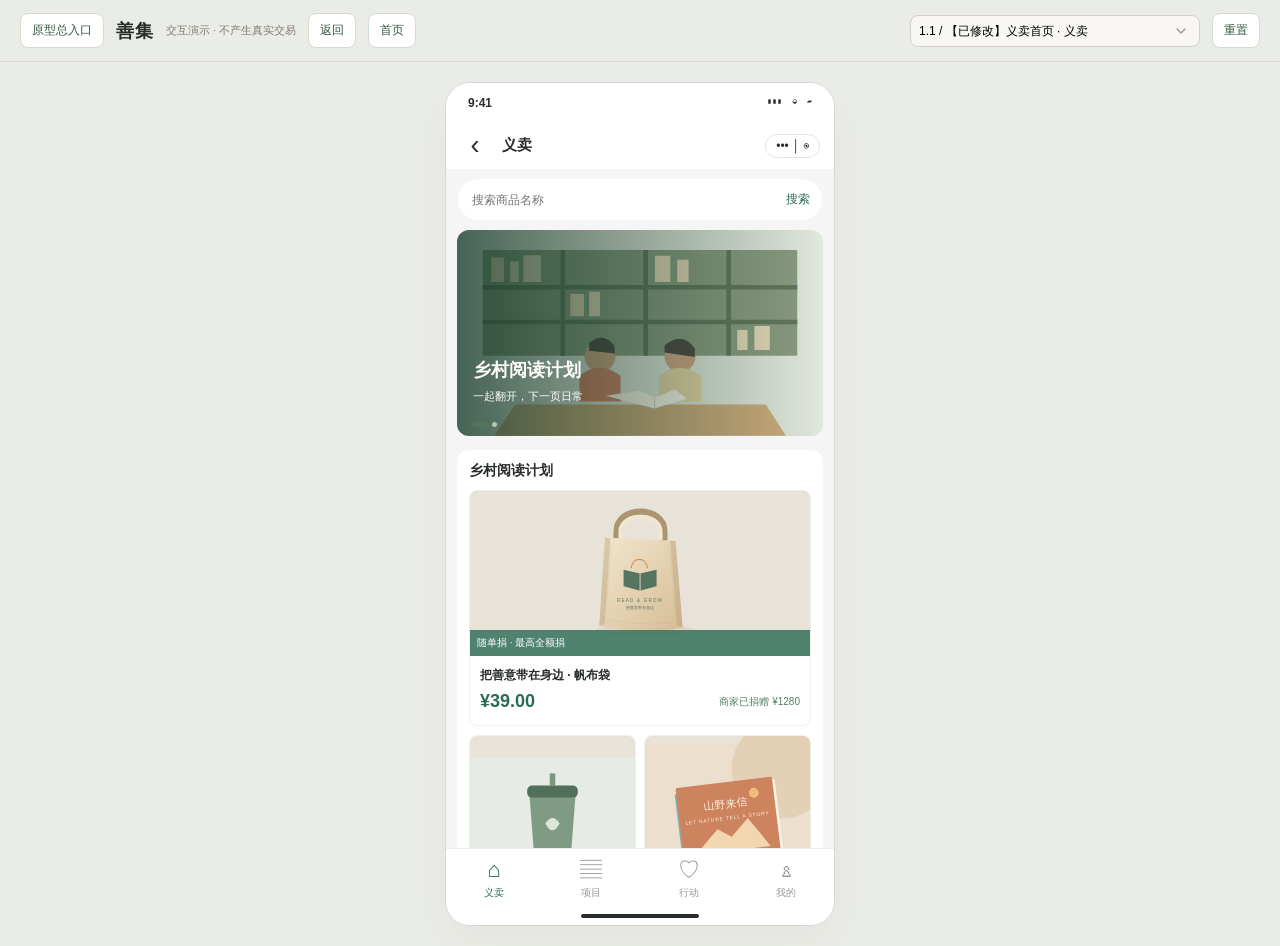
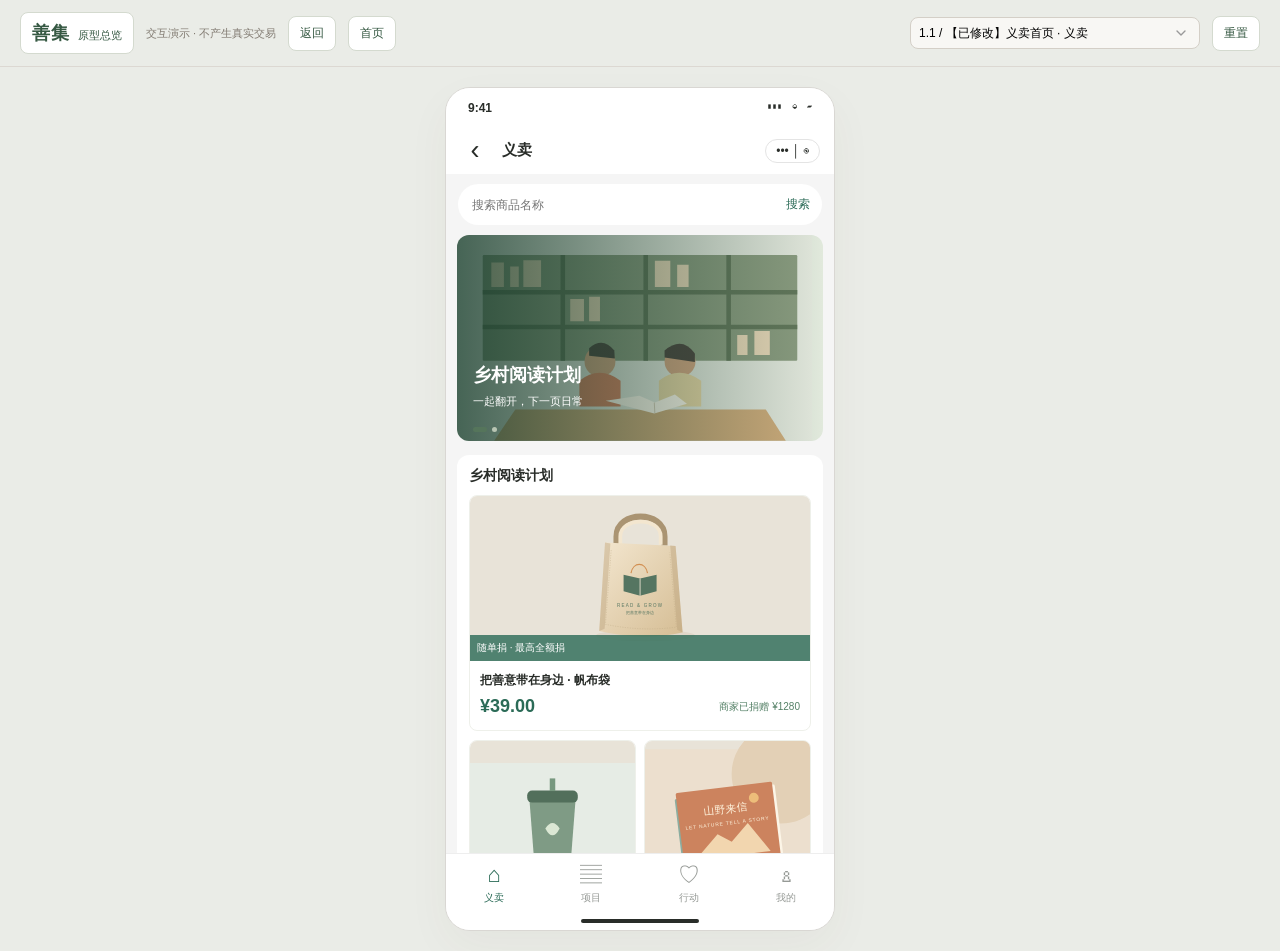
